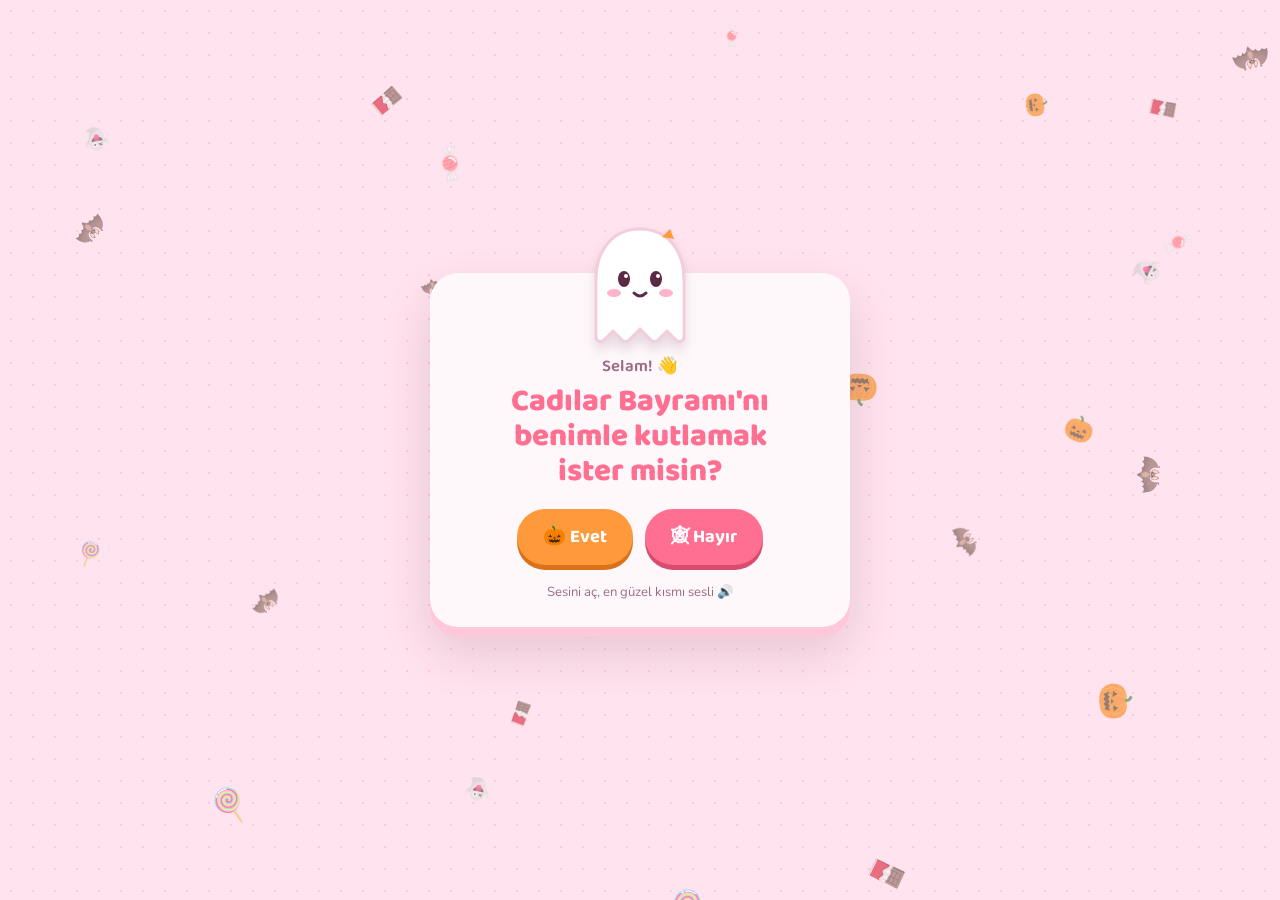
==== cadilar-bayrami/index.html @ 4b415643 "Cadılar Bayramı sürpriz sayfası eklendi Co-Authored-By: Claude Opus 5.5 <noreply@anthropic.com> Clau" ====
<!DOCTYPE html>
<html lang="tr">
<head>
<meta charset="utf-8">
<meta name="viewport" content="width=device-width, initial-scale=1.0, viewport-fit=cover">
<title>Cadılar Bayramı Sürprizi</title>
<link rel="preconnect" href="https://fonts.googleapis.com">
<link rel="stylesheet" href="https://fonts.googleapis.com/css2?family=Baloo+2:wght@500;700;800&family=Creepster&family=Share+Tech+Mono&family=Nunito:wght@400;600;700&display=swap">
<style>
:root {
  --pink: #ffe3ee;
  --pink-deep: #ffc7da;
  --card: #fff8fb;
  --ink: #5b2a45;
  --ink-soft: #9a6b84;
  --pumpkin: #ff9a3c;
  --berry: #ff6f91;
  --night: #0b0508;
  --blood: #c4001a;
  --creep: "Creepster", "Chiller", Impact, fantasy;
  --mono: "Share Tech Mono", "Courier New", ui-monospace, monospace;
  --display: "Baloo 2", "Comic Sans MS", "Trebuchet MS", system-ui, sans-serif;
  --body: "Nunito", "Segoe UI", system-ui, sans-serif;
  color-scheme: light;
}
[hidden] { display: none !important; }
html, body { height: 100%; }
body {
  margin: 0;
  background: var(--pink);
  background-image: radial-gradient(var(--pink-deep) 1.5px, transparent 1.5px);
  background-size: 22px 22px;
  color: var(--ink);
  font-family: var(--body);
  overflow: hidden;
  -webkit-tap-highlight-color: transparent;
  user-select: none;
  -webkit-user-select: none;
}
#candy { position: fixed; inset: 0; width: 100%; height: 100%; pointer-events: none; z-index: 0; }
.scene {
  position: fixed; inset: 0; z-index: 2;
  display: flex; align-items: center; justify-content: center;
  padding-left: max(16px, env(safe-area-inset-left, 0px));
  padding-right: max(16px, env(safe-area-inset-right, 0px));
  padding-block: max(16px, env(safe-area-inset-top, 0px)) max(16px, env(safe-area-inset-bottom, 0px));
  box-sizing: border-box;
}
.card {
  position: relative;
  width: min(420px, 100%);
  background: var(--card);
  border-radius: 28px;
  padding: 28px 24px 26px;
  box-sizing: border-box;
  text-align: center;
  box-shadow: 0 10px 0 var(--pink-deep), 0 24px 50px rgba(91, 42, 69, .16);
  animation: pop .55s cubic-bezier(.2, 1.6, .4, 1) both;
}
@keyframes pop { from { transform: scale(.6) translateY(30px); opacity: 0; } }
.ghost { width: 112px; height: 124px; margin: -78px auto 6px; display: block; animation: float 3s ease-in-out infinite; filter: drop-shadow(0 8px 6px rgba(91, 42, 69, .15)); }
@keyframes float { 50% { transform: translateY(-10px) rotate(-3deg); } }
.hello { font-family: var(--display); font-weight: 600; color: var(--ink-soft); font-size: 1.05rem; margin: 0; letter-spacing: .02em; }
h1 {
  font-family: var(--display); font-weight: 800;
  font-size: clamp(1.5rem, 6vw, 1.95rem); line-height: 1.12;
  margin: 4px 0 20px; color: var(--berry); text-wrap: balance;
}
.btns { display: flex; gap: 12px; justify-content: center; flex-wrap: wrap; position: relative; min-height: 56px; }
.btn {
  font-family: var(--display); font-weight: 700; font-size: 1.15rem;
  border: 0; border-radius: 999px; padding: 12px 26px; cursor: pointer;
  color: #fff; background: var(--berry);
  box-shadow: 0 5px 0 #d94b6f;
  transition: transform .25s cubic-bezier(.3, 1.6, .5, 1), box-shadow .15s, background .2s;
  touch-action: manipulation;
}
.btn:active { transform: translateY(4px); box-shadow: 0 1px 0 #d94b6f; }
.btn:focus-visible { outline: 3px solid var(--pumpkin); outline-offset: 3px; }
.btn.yes { background: var(--pumpkin); box-shadow: 0 5px 0 #d9721a; }
.btn.yes:active { box-shadow: 0 1px 0 #d9721a; }
.btn.yes.grow { animation: beg 1s ease-in-out infinite; }
@keyframes beg { 50% { transform: scale(1.08); } }
.btn.no { position: relative; z-index: 3; }
.fine { margin: 18px 0 0; font-size: .82rem; color: var(--ink-soft); }

.load h2 { font-family: var(--display); font-weight: 800; font-size: clamp(1.35rem, 5.5vw, 1.7rem); margin: 0 0 6px; color: var(--berry); text-wrap: balance; }
.load p { margin: 0 0 18px; color: var(--ink-soft); font-weight: 600; min-height: 1.4em; }
.bag { font-size: 64px; line-height: 1; margin-bottom: 8px; display: inline-block; animation: wobble 1.2s ease-in-out infinite; }
@keyframes wobble { 25% { transform: rotate(-8deg); } 75% { transform: rotate(8deg); } }
.bar { height: 18px; border-radius: 999px; background: var(--pink); overflow: hidden; box-shadow: inset 0 2px 0 rgba(91, 42, 69, .08); }
.bar i {
  display: block; height: 100%; width: 0%;
  background: repeating-linear-gradient(-45deg, var(--pumpkin) 0 12px, #ffb366 12px 24px);
  border-radius: inherit; transition: width .35s ease-out;
}
.pct { font-family: var(--display); font-weight: 700; margin-top: 8px; color: var(--ink); font-variant-numeric: tabular-nums; }

#dim { position: fixed; inset: 0; background: var(--night); opacity: 0; pointer-events: none; z-index: 5; }
#dim.flicker { animation: flicker 1.1s steps(1, end) forwards; }
@keyframes flicker {
  0% { opacity: .2; } 12% { opacity: .75; } 20% { opacity: .3; } 32% { opacity: .9; }
  42% { opacity: .5; } 55% { opacity: .95; } 70% { opacity: .85; } 100% { opacity: 1; }
}

#scare { position: fixed; inset: 0; z-index: 6; background: #000; }
#scare video, #scare img { width: 100%; height: 100%; object-fit: cover; display: block; }
#scare img { position: absolute; inset: 0; }
#scare.shake { animation: shake .5s linear 3; }
@keyframes shake {
  10% { transform: translate(-14px, 8px) scale(1.06); } 20% { transform: translate(12px, -10px) scale(1.1); }
  30% { transform: translate(-10px, -6px) scale(1.04); } 40% { transform: translate(14px, 10px) scale(1.12); }
  50% { transform: translate(-8px, 12px) scale(1.05); } 60% { transform: translate(10px, -8px) scale(1.1); }
  70% { transform: translate(-12px, 4px) scale(1.06); } 80% { transform: translate(8px, -12px) scale(1.08); }
  90% { transform: translate(-6px, 6px) scale(1.03); } 100% { transform: none; }
}
#msgs { position: fixed; inset: 0; z-index: 8; pointer-events: none; overflow: hidden; }
.msg {
  position: absolute; white-space: nowrap; line-height: 1;
  text-shadow: 0 0 6px #000, 0 0 14px #000, 3px 3px 0 #000;
  animation: msgin .18s steps(3, end) both, jitter .12s steps(2, end) infinite .2s;
}
.msg.data { font-family: var(--mono); color: #39ff6a; background: rgba(0, 0, 0, .72); padding: 6px 10px; border: 1px solid #39ff6a; text-shadow: none; }
.msg.threat { font-family: var(--creep); color: #ff1a2e; letter-spacing: .03em; }
.msg.combo {
  font-family: var(--mono); font-weight: 700; color: #fff; background: var(--blood);
  padding: 8px 12px; border: 2px solid #fff; text-shadow: none;
  animation: msgin .18s steps(3, end) both, blink .5s steps(1, end) infinite .2s;
}
@keyframes blink { 50% { background: #000; color: #ff1a2e; border-color: #ff1a2e; } }
.msg.out { animation: msgout .25s steps(3, end) forwards; }
@keyframes msgin { 0% { opacity: 0; transform: var(--r) scale(2.4); } 100% { opacity: 1; transform: var(--r) scale(1); } }
@keyframes jitter { 50% { transform: var(--r) translate(2px, -2px); } }
@keyframes msgout { to { opacity: 0; transform: var(--r) scale(.6); } }
#flash { position: fixed; inset: 0; z-index: 7; background: var(--blood); opacity: 0; pointer-events: none; mix-blend-mode: multiply; }
#flash.on { animation: redflash .9s ease-out; }
@keyframes redflash { 0% { opacity: .9; } 15% { opacity: 0; } 25% { opacity: .7; } 100% { opacity: 0; } }
.skip {
  position: fixed; z-index: 8;
  right: calc(14px + env(safe-area-inset-right, 0px)); bottom: calc(14px + env(safe-area-inset-bottom, 0px));
  font-family: var(--body); font-weight: 700; font-size: .85rem;
  background: rgba(0, 0, 0, .55); color: #fff; border: 1px solid rgba(255, 255, 255, .3);
  border-radius: 999px; padding: 8px 14px; cursor: pointer;
}

.end .big { font-size: 64px; line-height: 1; display: inline-block; animation: float 2.4s ease-in-out infinite; }
.end h2 { font-family: var(--display); font-weight: 800; font-size: clamp(1.6rem, 6.5vw, 2.1rem); line-height: 1.1; color: var(--pumpkin); margin: 6px 0 4px; text-wrap: balance; }
.end p { margin: 0 0 18px; color: var(--ink-soft); font-weight: 600; }
.end .q { font-family: var(--display); font-weight: 700; color: var(--ink); font-size: 1.15rem; margin-bottom: 10px; }
.reply { min-height: 1.5em; margin: 14px 0 0; font-weight: 700; color: var(--berry); }
.again { margin-top: 16px; background: transparent; color: var(--ink-soft); box-shadow: none; font-size: 1rem; text-decoration: underline; text-underline-offset: 4px; padding: 6px 12px; }
.again:active { transform: none; box-shadow: none; }

@media (prefers-reduced-motion: reduce) {
  .ghost, .bag, .end .big, .btn.yes.grow { animation: none; }
}
</style>
</head>
<body>

<canvas id="candy" aria-hidden="true"></canvas>

<section class="scene" id="ask">
  <div class="card">
    <svg class="ghost" viewBox="0 0 112 124" aria-hidden="true">
      <path d="M56 6C28 6 12 28 12 56v58c0 4 5 6 8 3l9-9 9 9c2 2 5 2 7 0l11-11 11 11c2 2 5 2 7 0l9-9 9 9c3 3 8 1 8-3V56C100 28 84 6 56 6z" fill="#ffffff" stroke="#f3cddc" stroke-width="3"/>
      <ellipse cx="40" cy="56" rx="6" ry="8" fill="#5b2a45"/>
      <ellipse cx="72" cy="56" rx="6" ry="8" fill="#5b2a45"/>
      <circle cx="42" cy="53" r="2" fill="#ffffff"/>
      <circle cx="74" cy="53" r="2" fill="#ffffff"/>
      <ellipse cx="30" cy="70" rx="7" ry="4" fill="#ffb3c8"/>
      <ellipse cx="82" cy="70" rx="7" ry="4" fill="#ffb3c8"/>
      <path d="M50 70q6 6 12 0" fill="none" stroke="#5b2a45" stroke-width="3" stroke-linecap="round"/>
      <path d="M78 14l8-8 4 10" fill="#ff9a3c"/>
    </svg>
    <p class="hello" id="hello">Selam! 👋</p>
    <h1>Cadılar Bayramı'nı benimle kutlamak ister misin?</h1>
    <div class="btns" id="btns">
      <button class="btn yes" id="yes" type="button">🎃 Evet</button>
      <button class="btn no" id="no" type="button">🕸 Hayır</button>
    </div>
    <p class="fine">Sesini aç, en güzel kısmı sesli 🔊</p>
  </div>
</section>

<section class="scene" id="loading" hidden>
  <div class="card load">
    <div class="bag" aria-hidden="true">🍬</div>
    <h2>Sana küçük bir sürprizim var</h2>
    <p id="step">Şekerler toplanıyor…</p>
    <div class="bar" role="progressbar" aria-valuemin="0" aria-valuemax="100" aria-valuenow="0" id="bar"><i id="fill"></i></div>
    <div class="pct" id="pct">%0</div>
  </div>
</section>

<div id="dim"></div>

<div id="scare" hidden>
  <video id="video" playsinline webkit-playsinline preload="auto"></video>
  <img id="fallback" alt="" hidden src="[data-uri]">
</div>
<script type="text/plain" id="vdata">[base64]//AAAAMmF2Y0MBTUAp/+EAG2dNQCmWUoHIK/[base64]/[base64]/AAADigAAAwoAAAA/AAAAOwAAADsAAGEmAAADCgAAAD8AAAgeAAADCgAABK8AAAMKAAADrAAAAwoAAANRAAAAPAAAA3IAAAA/AAAAOwAAADsAAGEmAAADDwAAAD8AAAgeAAADCgAABK8AAAMKAAADrAAAAwoAAAA/AAAD5AAAAwoAAAA/AAAAOwAAADsAAGEmAAADCgAAAD8AAAgeAAADCgAABK8AAAMKAAADrAAAADwAAANyAAADXwAAAw8AAAM1AAADCgAAAyAAAAMKAAAAPwAAA6cAAAMKAAADKAAAADoAAANyAAADIQAAAw8AAAA/AAADjAAAAwoAAAA/AAADkQAAAwoAAAMoAAADCgAAAxUAAAMKAAAAPwAAA4kAAAMKAAADJAAAAwoAAAMTAAADCgAAAD8AAAOJAAADCgAAAyUAAAMKAAADEwAAAwoAAAA/AAADiQAAAwoAAAA/[base64]/[base64]/[base64]/[base64]/[base64]/[base64]/1uAAwqZQAMWFEADIilAAy1egAM43IADjaPAA7KOQAAAER1ZHRhAAAANG1ldGEAAAAAAAAAIGhkbHIAAAAAAAAAAG1kaXIAAAAAAAAAAAAAAAAAAAAIaWxzdAAAAAhYdHJhAAAKfnV1aWS+es/[base64]/4u+3RwVH9GTb65LMxvkikgyurmfme3OMx3/ZTXSpGznoXSkLxhAp5NzkivNATllmScZyMsXv00MZq0T55a/gur3ZjiyMKcYMSRgv2nfjK+DJFfhOEbuNgr0b/hSI3tFPxG/33ZyChV+mvd1jsXgubE+97NFuLZiomHCcLogLnTMwgfGFisbORSTp9sYt9nOWP+BrdyGSZTHiocGV+yuVxBC8CR0m8RGTA8nmwVnpyYIOedc++DUPfNuq7hgcrIvktvo1xCEIwa2PogSPl/GDmNIVTolm8icQawMVVUgqH9vZAMcqwjE3gAE1BES/pWR4hD5lcVM87rjcel/mAPY3NLTglOGM7E/PszkwNDmA6KG6jQy9tGev7johj1Zncyuf/deGhfOUe/[base64]/9BEoGLISRijDYZm2KM2KqXXaxIKo6WXZINaTc4FV5qBOyN0mF0OMdhd6xKiiyRM18M0w64pF6DslpWTC89jkELAYwbcN7ptTmory/n8RwuncZmjNZcrHPW6exKIbNTUCg486RU5uI40xsryDZBC8t8E2UvA0Y9VY8ggh+YdJ4a6T2BnhRol5JjR+l5aPBh8tcCjcaaa7FAUBpki2i/RipaY3SSZ1iBdtJP7sAHzLBsoIYkudi6lwUhCK9b5jeyShVMqHhmpCN42z7v1wkS8J2i/b3lXs7FhieM5jnYgM5AcgsBMsDW5mh96aEYLC/dr+q3K5SHV0+dW2zZVrzgsiBq7+b5Yc98cKrkTzBctL1aL/MztS/qpFdHZbDhOubyU35AsRtRUAEkmdN68Lzat050Bb8Y1TsaSOqZ0M8kA4unAP5P46pKbYuX+4dsXW2JN0jgGWJn+rBU0FRqQPNZbn62xRrWSFTa0HJLOb6nMrkC3K+AXWPJ9/[base64]/Kz840Wtr7dHLxiZd2x/2s8Ntp+miEtW+b+K038UkWgfEVJNmJD4Bn/NoeMDRnRoX8uEuYbW57o+EibVg4rINVl8Odlrdtxyk2m37Qs60wviRJuDjYp/hHSmpqP8Q7pG5ZfjRzWPOqEAn8l4cILeMEYPx1oFdn54YmU6UCiEFHO8ol12I4T6GwkQFA9K/lR3CgAqTD2lGIYcpXx1ir/oa0gxmu+nJazNPsOZ0tKbnTxT3pBBqpd44gbAYfFpyCO20xAIBfl4023grJ45GMvta172riHHgAr4EAAtmMLtvCheqIeLk8fIyqwF8dUG7XfvN/c91FeSvpXVk/LDxOdYRlLMqSEDRkeZCRCzU1l7osL/xIG5fe2d+ELnjT++J37qQQJF4oUqdI7zvUBIJLERglI6xwjukXaNWHaW3Lu7xe86um+Er7qc6jg/Czy5R392zKDZ3CnJctWP3XkXP5nI8+Yi9c9pzdq+2WdRHELLjg/n6k0VKpHwv0hifn/D8B7gkWjG5g38NsCCZi5QWSDP1ZvJZmGS0ChtlvvQx2Crjt55h5+0caxGkhXNrm26FCu8/WaJbazt10wVq6y5uatehvPqt0QqxEbWYAYkCteiBsKpkCsvNQ+78DzYbhXdD2cz4UnAkcYsvvnDHUdXqNpT/x0g2BMKXGbKh++jNAAV+U6AKj6YvyXHlRiy5+nHRJNMQm0F6VRVxiXtGDzFawiaZsBxQysGmlZRcOnyBIaLgBTdVTpoavg0G1Wldro5dJGJHqvHTVtRs9y215cI8w/42nyGxtLk3L/5O2wstpfmejkuYDTnz5cHja1mcEF0fb1WacxnwCy+Av7GItyGwJ4Znnxx0GMK8cb9Oj+VQwCjUkLtHwKYM4bwU8Sm/Vd1tB2CNJ7nRq39EAp9I3T/KI4FULZlRcmQmweSavtXQgpJpQQAKdr6hYHNQwWkmoPaRQD2amJaq+WKukGOg6t7QAGt/E/uyqJrWKG9nFXafPVIJPEj3N3UsK7JfkQth2fo3NIqFjKir6MkVt0Wnq15j2JEEPzdmN0c9EmuKMOQDAORa17u4xQiHk11RUFPwkl5Xq8ZCee8CqGXyqfBeIb8QovnF0b30bbj6iYD0svAGx6GrJDP3K3ySNTOVj636ux0EF5RMzWWVBGRzxxFNDoQ/zsnS0rN0NDyGeESqF04sphNkWZtll/FN2mbKTvnJMZyWizghucyblVWCDotVTJQPNVXTR8icDV0q4XzSdTle9a4OaSMqcf586JaWG3SawxPtkiODudjyUzW2RoevNH4X0E/ySf/iq8t5jGNIZk1J3UjuXxL3PTh02PP1jpu0XyvkxildWDjjuJkK1tc82d0yHReGR2vsYTxj7uXV7iy8XZv8LlszghpxkiprRUYJhRQxrs+CtsDHjPRvGCEKs1oYgA8afcUGn+5y+OIbL61lbulLxhkS18f3wsxoOK1nExKGIIx8vUNtnnjm0FAxOv/sLajJXgVKQJHW0Flc/Q6QHaoYDXTpXkEL0cBmcKBHd6AJjeEMQove7XpMhVWXkXhnX3+ZgHcO7E195xGYpYkkui2aUDwqMT5mrIK9WoYBdMcBkqiWT4e6mIbiVksNknupPuT6Q0hcbiP1bsFQ6FB4f7HRROIFuIkHcMNQIErtbS56w8vYEU26clN/siY6OVViG7y//c3iIgOASgPLe0DQzvCUdCk5IqrWwICt6T3xgFXdndcm2LnKwY/nUECf1KfDDPdbXTp7TopYMTT9Q0wPgKUOCwQw1ykJQhL2ntnIyjxHFRtOKyOSVceMV1jJ7v1nRVz7OznIkLTNa3HfeS4rwdB9zr+cRLD+/0loFedKVs0b7IYCYskUHdQrrT1Lu3YJWG1aKnwy4nYbZO9khTlO/PwRFSRS+5tJsJWXwkuduxBa5bceUtjWOloXA3PaYgV0mVv/vrAU+v/g4NRu4CtH4afWQM2w5um/y6MEBVhvR3CV/TWZ3wp59Wl3s+oI+SaTz33RlG2UmkTBZVSRuFdM7m5GLafFgIqmu2b7rJNcaJzU7fUu+P5iR7F9Szl4eZ9Pe1yXXx4rP9eHpvbbAFcbCLVcGsJDEapLNH6trug8iEh0wOLvnzSPs9LdCuSuTpbx7AB6NJ/kCUq30xO3c0fVF8bDKzZDUNPKbsP65VMdTkFfKxbj9rHUpQUnoHFSlciRAB0W8P9VjSJjj2RLH5RsIKxZsxa0Nsygpp3D3Ib1/Z/uwooCcl5klHFcyL7PEEs5qRrSgn7f3Pd5q2sRxACEt5gFQKfDkrD47j4ei9YfVNDO7QYsa6PsoOil39prFypZdNUbS7vtQN8Dvtu4kI+7FIM2ScbYGQrlvo45Q52jXHMgybQpEOMT61lfFAHrYCCzBrTiazn8ng1EgyPsYFaivEJBr8hDmWFtyga/NISOzhPgsFrM80++amqP0CEyXiMW8+DJz9ee7g+yMqQQZZDMakABKcwS5quGlrNkMkO5EOVKrmsl5/vHBH/0bF9RLR8pbC3LFKShhmXGO388jHIP+g8Hmg3j3InKClkKRXntpRuTfbnbRKoIpp+zyVkgSl7cdJ2iz02vKTQ73e/wZHHH8d6GtBKW8GDtLT2jD+omK4UYZa0O2+9/m+aR4AbSgfEveUZNpHB9o4P9tTOusE70akpKy1CwYBc6HYlw0MSr1jXuVgB6MkkCEZeGu7yVQNBKY5ZR/[base64]/xpzJXRpq2o962in48397ZbsaOXZBsQtDclFV7ACQ8bgAAFUBuA6AcAAAEhU/8Cr845Y/iZWaCTQn7yYP5524BPRyR3ZfE/OqlK6hYVDBGYSYhpZnhPRX9oy0Xn32QWUKXcgm9V7QiaHcE7YVepe4qanr4V/[base64]/gpNsz0Eq519AprsiG9NPlt4h2kd9+1hRNN2JwUsSaGfAnpJrTbTurCl0DXMQI5ueGT4F+zngbcJN2ZWKonMvER5zhJ6gbJwwT3iY61D6Ud1r9XNhOLwc4n69d6TjuINXTbB9YxK0YJJc7e5dCNSlm3CxP2JhAo4PSCG/rQ3xW/e++VgG7ua1WMhh4w0kTOCsrduxvBh95dXvFf+bYmgX0aqNrA79HWA8/601iZanthNKMpqNZLLq0WafPQha9zgO7J3tN9xNy6r05rLVR1Ebll3tM2pvPwavQUpkJeqgbaOEZOu5o7x7ZEWmjAlokXQ9jSdcE2R6yCbCCRNoNwU6uCk+u3xDUdMIJg1DpyE/OkhBj8HMwqM2xxRSklkX9rUo+r32g+qvaR5ZAeeKdtWWdRW02tnjPLvGpq69CQrEauZ6CVLdyPSyKtEbJAPNKxfX0ZOJUuDY+4lsT+sLxEMROE/UaexuQwLUkfYH3L2pr+gsuV6rU0ip4MH9zfENCxNG09nzomi4O02cM1LhDM26NeUlKC3wKgyBM18FahrDG5ktC2ZXZQN6Omwb4/K6xUkkwBuqooDtbjhQ6QTnKwrnmOdOdk6MgNdnSLYSKwIZ2O/uYtMxpAtTLVwmnw111Ub+0Ns7hYfZMUjsuhClGZkc9NW4t0TnbKbvkCjWku/e8/r2Ip+8wx7PJpUuGKBuh2idK82DHv2zTHpE4NCgkycN7b5eLRxzX/CkXL4z3OLVLKFrOgMhcM6aq0SRRoUXoa76mkL3XaraKuG/zVFmVaspqWTqAEZQhflP02QivhvqOQgyx3kXK2CRGdx9yxOiyb6eVGc9BpdVIsUjawDgmTlaN6Q3cgcDFF8VOSfVB6XULnmgTJiMb70fMwIEcI4jxqyO3hadgvIdKf5D3bLJUUjSdCnISpbsGx8qoPTMafr0m58fcXyl7cwflxBiF5DU/v+ijmfStMqYMH6OK5TYxwt8YhwAm8kYE9c6N1m8VVgavaNIJJsro4QAQW3haDusRTtNRQugn+PIewTt/KqgliU1lT18hdKit87/j4hTwLKof9PDkB0mnC5IwJyLM2cG8rcGjmQP6btsphl9lTz1Rlbn3oIO1RHxzNbcE8EE2K+rqhDdWEFMXh/yMAyJJmAVPRFZ0lTsE2QEzxgwRAhY44WRuCDqqFiFWMKlCioUquCsgoJdsd9PB1BfHuUFBosGRhhNnz8WLubfkB5uTaZ73DNTEB8IN/asZdFai65rv9jsQ1ou5A+5/H/ge/gIEp55powpRuMKZJy343gt+HvARQUy6bHsJHeAzdzeND/+cZtaYK4vZ3LyDThNG5QHuEGr538oaBc3QJjke9sBYIBUrU4K82FDD0jJeCzUtj6m/AORda0w2Z8k6wzfzx6zc3OrD+t4oByC2WvvIf/8/9EFCGUgAAR2N1UKS5d3VA9PPBSzYg6LXbLXOjXY1bfkredr8YOhDgO3X0orcYEJp7kVGK/JjKnEYTo934mp9MG/6RUtz3lUB8TPu10poyr0mVPg5739nnYT7odhyRq4L5DAis8wxEzUeFBbzSIw3otbrNVEZIuJPtRZTprpN8EoTXj/[base64]/51dZC943cEOJl2yJ6N8C5GVeCJMv2/R989W+0GLJExqJ1a2Rn8yBq91l5rTG7FWb1fanB6mnsZVQpNhg3qj4xNZD2XqJVl/TOae7sUjxxTL6TW+tFHq7wGz5O+4MQCslhGXDbKlRehlZcYuCe1xx7joX018m0S1fVT2AHL8rEu6H/N4XJOWLVI2ShzH4/3re78RLm16I9yK4pHqYMCeXf/d3rnO3gOkFbHq7Hm87RnH2R1DVbPsY/lB6qD1G0qtoMxD0joulxvPoXvtVFHX05Pfol25lgOi7mxJOgaZ+K+/[base64]/TzYLkL9HzMNtvVIF3BGQJmHNIRfzuaX7oGJXeaoDyXOtWn/jGQDlhqDcQlTPtOMy0GXSfnCY+4xNj6eRvGAgrqyqunSUaWLQe66jIg4NxUKysqGrWHgpA50qNyxuWPCiW3gpY+D+JzmDXhydqKPwNfJ6Kn1JL82/voVsYkUt38Si5jIlgtXeMp0rDCoZWvzA75oactDoA8mXBNM0a042wcCKzcpEfNZXq4Ndk28MvSsGeXipF1AQ1CzNxDdXQR7rB0hmaXvGSZUZYNxALi5t7gE930goKcEK66p/8Gsb00OaOxtZVmDTcGi5QOK2T38RMWf4R/[base64]/mWQr1n8TY4RFQPR+/gLauwtiU1dxARp3woKPcysJFstLfkGvSBV130BQjkUgFvyqPr1qUq+ViIz8vhesFj8cMZgjcDSXXT19mmAfYEgcwE8Z+AnZ7Ge8/ntCOrPWScGjNmUQ3VgAxvS/bbyi1bWWetlwy26J2o4iCUxx+w7G0K+Djm73FgczCuXS3EfJAJxqBXCMAcdhOxswjVISVdp4kCxImJylKdNuKH+y1Del2RITFpkjGg+2YplUb6lLwwdqq1tvnBFIzK5edho/UXFYhL7XmB+KrURKzxxGc88+03GpIqMUBwz4Tc7m0DaBM3CdRcp1Pa26FRihkYGBv3N0Az9+q8KSMB4uGxaAAJoF1NYTjVZttKESM1Q5NbodFlCGg2LYGfVHjmIq2tftNrPqtwLRjYRSUmbGnv8Y5bETNtn1bl+oa52bf5a/9yYnIvTzvgmDav3JuPE/PxZLDZXYrxiDaAowLSs/wvLSzfxjbT+FWf5NHNAADD24KbIYHx/ocO7B68Y8o2fpm2yYtkaWzTagFCToDxY9DOzFXvlbvHH7ZHhb5I8cnPqChFszExQJphubl3izL54tCSzpWBnZOf8599/TtCQc7dnZQpsxXMcIbjYDhPu8x3eGSnec7TH31rqokRgiP5vsN24s5WguO8UqWv/MjCk/NM3mYvGVnPJ44rDbsMwWo8aPxyvpOp3JrTJyuqokc4FEojLubQ3ld0FordNQlz/vsT5nG39Yhb0ngL9X7hnfJJgEuBkxy19/jQwCm6G4cyE4TvHNhbZwWEDwEVveWqixta2culPG10IbwWDR9dz05yqIeFlWhrC4/frOdaYhsooeMrreeapjVa/KK8kZjrD5k/[base64]/fe8ij0EWQ+pJbFGsMuVU5uWeEUiPFKGE0W7V3a5YBZklZLDa0KAHa7SDLWmNYMddyhTlNaL07Dbdo9e+pcUh3xTHqYc9PxCx6i0RlM0ka7Pa3ht7uXWCrAbjZ8CS3Asg9Pm5OGrbdY8KBWQC1rwHQmi1tBTmeJNbR73wcX/B4I5DGbfaYFnQz8i3neLSCmFfQMtRmMQpkqf96K7e6bOzFhoKITrzLILR5GDzGMHOJqOEbjbR8C8IJPqvyQEOUCVoiQT5LM2JQ13YzSUgY7uU0bezIHwbmlULQkosuhcXsYPq0MaTumI6vcK7qrdfx/VzQQA5ZwVyTNGop91FpfTXRZPEjAnknp6HRRIXmpHlSoc83lyqP2CgaODmu7NF6uE6qKASm6uIxEcm/ZkCsSyXSXA1/PcbjWk3EQjGuaiPsYDs2G4YCwMeWuo23jJsfFDES7tsgtHWT3BDtwn/Oh24VxKrzWVeAFtIEpiD1zneBG/IEKxgQjnA01+VdQN/agRqwzuWyw6nEP0xi1TLbbNr+ZbRv+AX2608FfjAdig7PfUy8exdRs9oDDoOfAnh4QWe021xbVRoBWiq3pz8LEIPY9lV60MXAFk9tHf7TD5wcBS/+Td3yUJF1Mx01bkXFRG2Z3IharxlBsIdQijMDEA6z3dyScfzAKvpTZj/ooWqaVXcYpnaXIpPiqtiZ5o1VTEtsl6w64FzZ0NVg8xuEesEHTyPSRO6jeG1s7Jjtwfuw9AoRsux8Nc+BxyQ/RYkAUk3dajte/9zOLJiTU6YAoV7Xw77vN2sOaWtYS3e6jtOXhflG9px8lKymA6ku6UOFV63Swjp6KPXdt5AzGVK/a9jzw9mwsFxegQ1XUJI8Neq0vhFFzS4AZkk/aw4zy3CJzD75HJW8QH2XUv82qodG+iPBRxofHh0AZgf+ijGSPWJl0rGsYJzZ/jyPIyaN9IJEulD8TOOXd7MnzZezn15/RS/IL7DtFO5IOUof/o5Q8/2osd0ow6/CIfBkgtNc9ah1lPLb/JMsZtNdQtj/jOm1HH5/7CIa3ffNXholrnh1Yy7BFqV+NLy7c8mtRV36bQHfcVvvNZnXMg8EQsMZctph6d0+4H/+IipYYGllPLsZSKeWC4ltseRvkKM67D4HHa7rvDAVCaSm8Lw5eUrkJrjWADhw3b4o+lTKe5AAoGpvZwtSuvYsPX8pU8h1ad9W2dfRAHGQadIEbDaq1a1JbagKvzMHugMe0wByQuwwsA6w2RuHNoseYC5Ifv5HV7vHSeyV/89ACkBzA28hp/TZvc11NK0mTXHcBv5b4GmsHxiTnHnaPYzN7zQFYCL9BtYvVjbYu1vbWmJSsm8DMiwzn3XcdzB4NPg1fGnZ9hdToDV+Qie9pmLQ4iIWlP3t0ZiRKHJY7DyO0zznFfak4ATNhqIha9I3t7sNbKH9OkwTcKdEA4ibAKePAcpij9YRgM/Keyc1aLjBukL6Opox1d+2JEmcpgmDJ3EPLHooTrmWUaByoA4EVoMUbquDWBHDZP8OVtntI1F1SR1aEi0wa3tTQZicwsSj3jR3KJhKLjdvL3E+B8XRRZG2GKjrXoEo/SAUXR3El2vQB56UjxNIen0b4OqiJgeC0a06dnKlt0ARZou4+OJIz6lNFHKr7cpguYYk06wJQDmRNB//YiH9Ryceo5YSzUsrsNbUVcOKGmbJR366si+KwKBYcy4YTYywqhD4Yi6cyZU+0zkwAs0vPU+CRnjbPsnNSAMToXFWpFDjRHGQtdhJ+ep61D3mjl5jlwMKuuwjVB30QtpNIPCIE+d0hd/0gU/nIA5xYAI/EH/2iokwsdoSkV0Zr4RkodL0IjiOpt2CixQNBJ63E77HOJHM+J6LYm9URC8BAFaV2tHfZZbhBwrs2KcIrfZAxZZSwRqV1qxeN+YNeWW6jtjySrSrZoFKp/wwLLbsTf/pEr9k4SWI4tVVtFLJsPQGSP4MHRUl5IFg0x/UKB8oNZ1xuELxr1xqOsLpwUxeIsb8zhEFFbvsJRmoxVYaLXyuUCr4CCj50Gt7c2ucVA3jAYASiSI3WKJD53YHwqAldO1ejqnNIiJGVUSSWUzmboaA/BcPRQyiFAKPRMIfJSnBa2PMpA/FckfYAB+fRmvedaGoNPP+1rmFtrLvk/lIhxKuwAYU3zB8eQzeb+MpeDn5i9wJLqohnGsRcSCOoNPsKCbK6V+TREeR8cFXqRq9levR6c+ON9TFFUbowYBE5Z6sXH306RdOD1r6u+GgbNmW+vAu6MmFjPF7b8Wd1Sij/iNDAp3kVRLH5dxLXXJaGm0J9PfmNEDtXw6PZ1kVYGTXHtp51/aswH3JiNVj087eglOT5bI/bB+t9YYR4p44diIxLiJoAMP57naWaGADpY4gB7kaMoCu6UXYY1T/Zwj9YXeILQ7TvaVmxcdUa5KTmWyPJft4KdludPAgAtVAwJmIVmWKM1H+Iy37TnTVEPSnG+QQVlM7kF4J64aJf9avpXsjRU6cX3pHU13nZBUmRtnOBEX0MzSKHaMpTLL1rxPe/wLNp/ykguuj9Txh4uGejRpmsl3/gIjCs6ODXie9cM8Zz5TiJNJsvb07eRh+vY3JsRXYCIj6b4WmIOC599vG9rGc6kgzr4cczm2tT14c9dBzRG5txZrfgK5tEx9UBP2ayh47OZndbn6qELa5cSFiTHhVucYe//ObLtnP+pZtCC3gev5+QB4+5oF/p0OJzmz0k8I0LUZu4bpeyC+vsIzWmnBtqiWPR/hYeW/+Y0AumDeeBcHjDWjUx5QFgZvfGypYkbWPGQVjzxlp1/2VxtEDZPvlmtuiJj+d/f74oGpv9eDgvCG+JuFoiXRU6YhtKG8F+ViZ3t9qwvoGbDvrRH0Wjckq2TOSqbSfUPNY7WT83Zi2l5I75/hPeTfBe6HhqK8D4CjaknAxvRR9AV1h4IlanVelbKtB9rronlCwCrqg/y8THwi/G7XRyIjTK3pJzkNVwY9//w1PagC4M/KQHEmQjR3d4It1Rzvcgh/UadciPHB53bo0EyFGNmb489xgZ0I8eVotEq+G/rALPFczSYYO4Uc3p27nywUMCHbNGrpuBwoe0Hfj83H8HW20l10e1U5WqXvZIctCL1QEGdj5CQ/F7IP7dIleuSIYhyI9knLIateEAVl9NgI0k3epJD8DOAYHzFu1dIJyqvfpbxwff/0sdM+32OLdHO4bt3uf9Cob98yKoUIsrNojE/n5dD+qQsCbz86pa5WtLeDwg9juh7iPxnt2fCZMf2gD4WRHYwY5bCFILoglxjTe4kEvazo7v1xgAyusk8HLAaOoRT9Qb+xmIRzEcAEXWupuB6MiJ8rNpIi0MryJEbylF4VPSslAuNg5eD9UXMyDIIRLFR3JYA9cMJI7I5n/EsAV281e9qYrZXd2LP6mpRxUN5hdQ/0tzZCmKcX+hiFr6JKorxLHrsUCW5D/bOYC3mEDJWciWEAlaHYGHu0a+Swy9CoZZG2qT1P3+/PmnDzXiJQHmRIJK6SRjwEorfL/bLrd/FTmSjLtso06RaxNWPKhaCw1c2aBirErX2KmRfB9DOmMu4XqAy7dEB4J+J/yBOAegVmznttQFbJiSCLCJUjdYI1Ce9TOAOoAzBOq+R3xGoKghYdKdy/dmpAXCatC/Jk3QZ5cTP1aggQ9x80QzAzQOeliuxvuj41x5cmvrg0tvgy/OpkKL9gp5t8IdfvLVMPNs35sQyPYQ5WcMkFnARpy+/Qi9mn9LJVMaHH6XoFySgO1Ca5vhpfrcbLQtvwdMWYW8Q/+sQ0cJ6Xzq1+cYiQ9z4kSyPxTZPINUwbVaId9K8cK3n6wZDxi7gw4X2+6gTiviCy8D4/ysHe897ifQQDYLMz4r4oBUELKk1g770hKgtzSWLRseChxS1hVW1cHo+PgICl5DkB0rOcsPQNTSXRDrPVv8PK/olvYJPpTH4WEtmAF+31v2HAg6tO2/wOm9GrgmxktBfYVVm9YqOnyC/K6hM3o6HftDrXHFVGYMrqK7K+tCV/+OdD0QOX4YPr1ms4FF4oJs6akpDY6ZNaxnt2aDDq1tY3a35zSn0WcR5D/I/rR7LDO8/b9azFifXUEc8aOFdw8UC/lXVJ6q4FxelqibEiLsR0SoX1AIg4Bv1Zt2FUblHPSncepVTCOO7rXLNST12coLn1Km68dx1sOsmhebe4CBG77+Vn1cXHNdn3ddD8KW8wg1/3K0CeDAPu1j7xE6w9GGPcW6bPIuQIhB8EqZgnp7S5YPr/u+Ava1MaKehmGcBrCCAYM1kyoDYPrteo0pU7jYNLvbnBfDKMjAY0DgLbzyZ0u22AVeFTJ40sV3XvuRUlFeTqFMoHjjnOTKgV8KwkmcpT0Dzi3U+/[base64]/qY5o451ZY2PiEPCPurddNNsMwxzaxHlGVv24YpoMnHhv4jZQdDdeq1XHnP8w1d11ZTrLovSj3dyYXF/YzYP2on0UARo6ZKadu7OxkVHlaQM+kf+FrykNpfejYe5f+Ajb7vngWs8jBfQfOz2ryuSOaMNL8lTATWebrB+YmOJ/Nl8qOqshPERQRHjOmul1x2taHm7ZynNMW71F2/j0R1omswIOxavEWmY1EzFEue9oWrrgug81Akf4/z5aBmsVrhswroJiMTF5vdoFJYY0sWdyjn4yOqbNXUy5XwQrdGL19FRoiAGBqsnzm81y/JQ0OJenhhMxUAEmqKfP9i5BAKjQ/q/qFF4+Fw/SM+9tVKGDjNjCPa3ZpmU8zoR7Q7J+mMF9J+IFlR6WBtmEyPIdt4Q/O0GI7nsQtpsAO92JfnyfOpwlnmS67imztX02aniX0ZW21Pd0G7kJ+qBYBM2EJEoogikhCgSUL9zZ7Vw0HfcEldnKStIYsWBwvVIKiNcc7oIjI7MqzstZH1tJL7CbDhLVBbmBKisbNMr6T0y8RbtcKAWbdTuaCuV6+yJc61f9022QBpf6a/GqofkyWrvS+ymWSiCcZlLiTK3QaXeWeE9xR/dsXP4eC/0GtlQKa5VjuDQnJwHYgEpZzpXT+DCA2N0N4prsAdraBz7HwMbaXITxZeXOHnyw6vayBxAj3NdkzDYH5X6ibOmxKVu5zLxlpEomG8gtHG1vn/Fi50ic6tTkfetjzbb6ygNqgpAyz6SCVbMkBIdg9UP/muzd8xi/Q3vn9tvXvJddQ1oh49NFRNVii0roQ+Ga62ODdxy14WFfEhxhXYrbtAb0J7IEjl9MDC2gTADGki487IjYQVGeryDIwrbbZEce/SJoqNEMCZnZFLHCPGAyW+PN8dcIRRgd++3zxV8Vv7y97ZPLM5TeDw7OTq/tCBSoIiklhQ7knkKYujcQUKLrz8U23hq9lz7avteprP4s7+0LzAZ70jUgQTHRelQAXGree+gc/uAuPZfVSCdPdDRqLvB+wu73sOtXQkwIgrAEHb/[base64]/U6l5ecDreRTNpP/9X6+BsJqs3gflZmHY49SH55zZw9Fm52nX88N+HYYZrDG8WIlRsaMfUp0BU04yd9Y6wjcUQesvvmsg5By+6wSN/BtIoeuGMzi8fhTgr7m+1QNVBhGAzboAXW6RAfDeun3s4ckF0AlccNXCP3B6tKFPze7lte8fJ8E2t+1NzUutgPApqdebb5L9EZLDvnS9AJeIfJg/Ui4xx+oLZSi6H9yZNxvRbk+lLQov7/[base64]/MT8136uD2N0e/4t3I06Y/+aV/EEiIiKrVKijBcUJMRtoWbL/aaM7WhbdYM6ZWP6+yv4428ZGCwnZLF1E797W+ZVjZz6rjv9tZatJCvgab2GLDe8YQ2QtGuLJrThVSEAEHyBIRNG2uslvXoG4EtCiKYEkQbb33BPBpfTsfeLT1FJZ8XuLQKFnPIypmdVG8jnj/07p3Tgg5LPIYqZlGl4/0XYPzNBlWoy7aOpDX/c9jgncJcoPmwIAOJdyx5QFTIrh4Iv1Csq2mvIftzgWEMANBbF6tCtLaLcb1OaL9+jAppT97m4PpnMqY/evnL5GhJTGIE3/[base64]/hDTDyutWkNaZgyoQMJRhPEzbqJU3fsEd2cHv7QnioVwKa8sMfxseFEkySjWbQtM7+4zRAenPPPIsjszw4G59av5mNUl3WCi2oPZdUxdB3cNFK0+CsCtDfwHg0X/0DrrhNIQ86Qyl/J4gyANaD9IW+4gZJRaFw+Cr7jb1F2vmFwSQVlwQaLZwA7RfEm02nQSlpX42kXhlpp4onoF3I5JkunKdlPz9QEZJZdtSRrZMO8hkP6enxsWNxQ40QiDJGKbSbdfgk7sMS1DPvaafhFca5AJx/A+vvd/IdvWJK+0XKa+BWFTNLQ5e8+NCkNbFvJeDkcm+3iTTf9Zzd23xyzOO03UDeqB170CsYnOOH508cW4E+e38/oit5RhkE6x2WDob8RSWBTsSoHXBXlexz0gQ/w87fePV1UGNE8S5DAm9FR3hYS3ow0yAhycVJSLxdZtXkNMEgwl7AKexnH69bKa+d+FwFGd+d7YzuRZ9L0mGMxWNv/qiNthZVdT7FojqFoMN/z/g9GHxI3UrAw3wYn72QOuHZGhe3wK9kAkaCSirUhMgLEmx2JqTGhdz5LWx5WZa84onKiz4oiWzMOAFgrtvU9r+qypQvbuHguLBeNKMWwMe1DKhREAlYKYYxGCkaB4mas+4BP2vv61WqC7hLzPoZeNYaI5yqQMo27/cPoQBU+sJWhgZ7KDzPGukOyttfX9Spi80dPxdLB/mwtHrzyJUfLw/HaC4EDfXzBNHnS+3+LEzxh4vxk5hIkSc81wdAA+ERY3nJSSaWB+ovgi/rhCtToEGOXtGWH027G2eH/[base64]/Vkr7yvt2Ms/S5JeTHN6SwfNVn3v9r3MMADjQoaL61e7Qny9kIfqZQMDppdGkY7g8NZQYFG8AjjUMIDRRyHVI0BOnjnP4KVi5mYkXiMuWVVEDDInpP93v9rjT5JPveNdAmcKjb1fa8Yc/T5mnkUJVF+9KbjSMzMnl+RqFdq0lPEVPk9JMCVy7H1SdYAlaMuC6wqMWnUz2yCjWXAyIvcJe5exaZzbnyU6bR3BXSB8XeCqx+SBo0bpndoWPVSuixmK2nSAuicA9fA43198hIHeZ6ApE/OPaRd4+kFRUw+jMXmt40uYuNTNqW3UTKXBh/5zjDJKHuhdCje149ZRtoolJJTOYEgpMtVRvaRTlWrhQFHDYhh6QWhFQGquwTu08hxDlclgmElbpysWckeqY7xtAUqlnzK0L3F2+vmfDZB8jWN5M6sZO9K3rWAzY4N6GUOkpQx7IzcuMBwCrL170UzuwF4Vxw+itQGsuONDS9bf+W6hPxwQRzjdpmwK/7XCC8BYUkFSJl0YylduQRE+OwO/KeS3sRe1jYYEahY2mib0Dj3DT3SHn7PyA/LInUR01iDcYS7T50jmxkBFObusegVmErmE4gATTKU2eTQJgbGGnPeuWKnqLEmX7m1fHJ2LUVE1s7fSieMIvcriNo5xWZqOkUH8W3maYs+vHQQANoU3Dlu/e2Mom7Qk2LkkqzCR/MJaGnyHFd4xjcUHUaYKaoubquVQ1/mvgfg0XRXvbU+HNtcqHLrsLhGBAqrIIJJ9MzfCzDGmpgZY4pqDR4hyp2s71Yh0qyV2Zv+ABRznSgoiWLBlwLiY3IQFtVtE7FQ0DB6yRNToawx59d/AYKcmXCygvLjW3Y/Tb+iLR57UjDA3D379FRqDNmfn1TKfADLzUMwLCVlCf4V+MGwJurozaYNkTguEWwYsL6Zd3/6gPFIHJqoKkg6kKsuI3VJcDni+l9fLbF5B8NmgScR4BFjcjIc4sVjg8rc/QT+02FQpx4suPCs0IMM1DywsVHoi9U4EjSb7i3M0xp5rG54vrBMG8DOsAgVTgOgtuj0G+HesEeJ3pwwC6FO/sRIiXC/3wz8Z2ElEb7x7255NZhYj/9+KGkSugNplfp+b1ptHvsSC6Tb05ZLkVRoS01Yi3KBy5lu4NQkYOV5B0T78/KLGRZ81fzaA7OFQYcn6QLQm01ewa8RbDNluPwTCPqXBkwwOL76lTFS9/yihDzYrWmsN9FIez7TdmLzrm9Rc0zn5+0YEuuAxpHW2Koslzuv3OVYR4mDxEHFR+uGyTwGGIku/+yJ0V93DRTmPEoPY0XifWcBACGsfw6BKBejnu3PxpKnUhhPFLFiUhBS271uzRlclvAnueNZ9PnZBV5rBuA3qj8X6aqrMBuytlOBwQ3iPl+pz/YVkE7Yb5l/sfzQt7h1cgjWg45VOPDdsgpy0x9ppxfjHTLABkaBFi3iytcUm2bL4HKlTSRWx+Ol7YehpG2YL0cCg+hp2tdnPfcKC0XUzEDRMDM1ZAdAp1WeH84GC7zvMm8w4sT3I+TxZh/T4O/Epm6KcpMU1txxFf4eSJWTYJ8ZC+5GhVhIScaSlH4QUBYT0NJeEFVQ57sCBrBIJnoUbUC0Y8DAUkW/jkafdQZMZStvQx7tPt+17NpPKgCCmC6K0zwlhUYmGJrM154u7IOvSa37JjhVoVe+VWPtueq9sFwpvnlTIX5QcY6OPgejXC1LwVx+0Xp/Dc/WfJGFwYNht58cEoa189mLA7W2HMy0dkvliNNf9pC5hv1ZRruR3PlKw4qiXKAH+F/v4ZWnyK5BdK78awvIBCB+F4CTzKPtlTdbiEfrRXhu/Jph/yvGOr9zz0DIA7ofmZHD+VWn/jNSxrrd4hGVxbb0bINyYy/BCUUcHr4lYnXz0C6R9Oiov2mowvNDwi/GEEu3Ox03DxZj2PmgalfblOdqAiOYpn57STq5KVrBWko8fN1QCReJ4bOUozJcRe5ykK36O/LQxf3Vg3vU2p/9s3+o1L2kcv3JqgCMN8btGDLVvrz2mXdOLJfxZxg5wIxqm/jCAmWyCQZUc+5f7ko9Oe10FdyUCwwU5ZT8N41Ai2fYMaA2m6DGehkUQElLQH6WVbAGD5BOV4KQjClxswzqXVH4GcSoTyhKe1KBL1pzwpP4N1bIV4j0K3+73RkORv4qLID3v0aIhCuTxdBp8ZzCEgmW8+Grg0jf2Sxn7hi/LtcIyvSI0z6Us3wi6VsPr1uCLp9KS24SjTjLRhfdZZS80BY7E+sYRnrkI4lvL/QvgHoGbeh4daMxNrVDW2uMqc11JrUXoqKELBqlYFo7cUai3I9rQBSOJ1CsXFG+AZdr53Qby5jyz70zZF2u39ORw75XGSpVvrBNgRMVKtZorYWcSnp1z2J6XkiHzlRYWfKeIXUSC1Gz0EVStMLl7DS6iTfLznGhmkSi792fDHSQu/32Vt1/aEZcxxWMIksnbIJHfJuy+pC9IcqKzHucRDMBKI/jh0A1XudrOOdKJaa/pabz3QNkw+2q4Av0Uqr4EtkNhWdT0/E66s2aqtRjwS7+cyrJYLgcD/Vrs9Ue+gPsy3b8raicY/Wb1Zu/jizNTVt72BbLaJgGBn4pvf1I3dcjooYTLmBjH3iRiB/E47slvK1KzUSGjOp3ogiGDtNhEhpIfoRGOKm/21suue16uVCNjFhpXzRSN9BBB+uNGmpCYflp+SfkcpcJ4Z2JLMBO5HFE+/lz2AJUgYiL5Qu8c4JMEMOi/4RiyNsBXUUDq6RjAbNS8MMZ3sGXgpvQTOk54ManQv9jI/m6ot/qnXGALTzzTfch6/21R+0HMzS8mGw8PP97jrWICcCjnljOe7Ky/1d37VIMOT51zG2/FGwMITCRES9oT3vU5NfVTrS1TVobIyeMUxKhqIjx2Y3vc6KuUKrwmZUha44M+YLHAYAw3ilR1/n7EacNUjYZ6jfA4tn6cUqc9PYtO7iMLXYGLHgwSe+SxoBSDn+eME0UQj2WOdoEc8D2DqHbP9mrFR/zAN3x00NzjBFa/W3RyyWmtMaDqyFXGzEz9W1COgMcXLBZtxrpJZp0kVkpOKfhbM3SCE7GC/[base64]/M8SX9nD51fBQiHGF8px9Eem2+++4WupuLqzET+UkAEjMHELwe/i/f0Ouv1aRq/BpeTp07O7ZZ/YO1y7TwlTPjplCM8mdpLmQFrtMfndoBEb3cc/A8RHQ3+SnPfvZuWGWrg963iYNuY73sjh+JI0job/ZKftJiBX3u6jG5HA/Ko1IMDFgp/Pd0peX1Nsypb2K/JhDueFMxbsif5PZznhjes2MzlZh4VzApF1KUHVvDefBV6YHB4I1BlfXQh9uYwLQCj3YPzie5I0cqQxEPpd1t5BkqWIfc/[base64]/pU9RudoukRIYUM+Ute6jPQjEj894qyiSnQJejhZlhzVz3ETQV/L9cu1Z+Q9tvsyIz4kdb6uT4iE0WbVGbUUyaa/tAuHQEzUNlDmvyu5pFcvRSKMtznwxCEMEGvEa6bk6BNPaYf9UelPjBxSVM1MZKCNQENvJahyaxWgu46aRMb8BY2ua54jKcutC71YgX8v5/nMXuOCT4pLNveUjM6dki8j9TGzO+XSyMfoCUyz9LonsFsYXILoocYf2lHYN9+o/ig/TyWbqxhtCe7S4wp2Df1GANO7czd9X6tPgGlmyn9CY0MgQf3Jb19JBYFyZI3o2dMcO58mq2Zn6MB2sq9vcxgAnTI1iV0dlxEarQst90qI/s4BYEpvYOKfSCvL5a0lStNc2rNSomiLm5d46VpS3B7XTm5pyUF1PmHRCMlHqU4+cJW3wTNtjc+ucEErLmabmqVxvCULf4/ophMuM8Jcg0yJ49OqEkC/fcaBtl2TyMK+YL0dkG+652BfWV8oJHfQvmwj85AEcanoPE8EqkVjDVfQheYRZOvwzo6f7ajOggdalJqadrFIO23jwoXwo9L2+mEeuP4wLrhKMkfnT43sgtCOP2TlmLKb2X0VaoTEAn6YPc6so+9Mj+l0h1XJfn1Opk8U/HPy4IueqjxIpkes/KJaNoa+6aNKim00jDzFtT9sWcnFe//b4Ai0sGoS+hCBNwt91jukLXvWjcUkmH9sCl9/IWoxb3ZL7IZfp63TCzpc8MtFB6vXURCUbZ0WKEvT/M+inysOp4nJMOKZGk6GSUaMKMGtyN+d+nab1WtUjiNUM82jFo5fJGY1CyWd+JrTWit0rxyBK3y2ZQK02hwTXJ84BJADEorpj+i3gJi/VmXOvzAQKjxJ038AHBkHmeVMsJPrylRxMRPf3rrqgOtt53ovedFZY8RxcsqxbS23ZxX352YI8qdA1GyIE96tNfqK+ldoM/tDA670l6zH92FrmMvdswUoEbY/04hUZS7VVp+68G7/ixKW3Wrcae0j2HkTvRHdY+tSNSwgylvY7NZjgCjzW2J/lHVCJH5egPs3FjZY+WwmK90+ygDKni2SS7KUGRA1SQcGcVh36CHscNCTNMg9CeIcQz9M8O/NB5eUJP0K9lMXjuZqNLG/0ykRNAeP7K6Vdc7j51d9++UhNy6EG7KsdBogCV98WOkGz4isxIVwsgJowPlLf1pyF0JKH32d3CLvo0ytpMIgiR2RXTkXgd6MO6mvEikfWR0kuYhIYIVH+7VjSzypNjol5dEMq9375+YM76qgPZueSXrM+nTY2Dn+tTP7vot5+zPh5MWAgSd7BH1kqKO4P/FOLA+xzu8Qbn4j3ypDslhs+BE3GjSZqZNGcSeYELL4E38txA5JwGe+1LdC6zwr82xhFrBtCtZTlLZD5lg+kilisdcDROARAGq/SRFgSP25Y7OtnS+lfh/S/yaX1pdbNxzF+9gUdOGW7CYYQAv0GQV/QaTsY2ENN1mN23Jfi86mB8Sq1JHIQLlethfTSOPBh6uEvuenvmduyva7DobwDDvlsv3Fjb1gZI6kOsTJ0aDp4h0eebkT5MfwuaLAgbjjbEtweaECnHrCjFsp4byubIWtVqP0AJXHuZx87M8/21HswUfx4X4gh8bPOgSJ+0nG+JvPJzT6WulSHJyh4PzIqHBIcVvExn1NIyKVFMrhd22d2SQjh/+rrEHhZJs68BNSBReRypjhu7ssmmgc0uDRQhSCLKBrPRRhfFQHR0AaUrzGcftlgayXmkPBBjkLq/bfcYjqK74KAGZmo/FoX2pDgC7lByxRhH6h72T92ihlqtAv4uAR2L9P32//tw/gxQ8n3Jk2eHq0mjMswQHh0/UxTf9XnAj4XiosIfSAml6K6btbTdwtORG0yAACbz1lYWDKu+ziEXL3gPOrsGQeDCpL/SPmiKs7Uk/PYzcRCJAYTr1q8KkEfh6MX3WCbgMGhQg5xI0u9LDOqkC5GRDPTOGQg3PpqYRR+ZLjwyIgiGLPWBhUyjQGlvstYghGWUHWIXBu1NhRQ5baLiSp34R+ECJrPU6agjK1qdxzPSukiQ72eqLuooPX0a33gedz3sCz/Vwd+8joTjiyDVuqdIlUO3I6LrrUA4nFXEv+aZD03/3OBEbquuI9MGV48DcvsQTumfLj+ToPEe7OePqKJXClaetf5dXc8mUpi8UKYlY9X/A6Q360mMCKN0CeqrzLHwGClQuIAr8bs657eGLsWFkLUmp33AtfaXsgua6IT3OKsIl5V9fkqtCaZZWwPULUKvzOBxdSTaCIGzavEMnbYbY19/sG03XFWmVU+TrtA9AHPmn2cuxKuPt/NShdO4iVBDOtN+zsBZa1Ss/AJ8bAyqXufWnFVxr+hnQkWb/jepvAPA6jnwJfV1e9phqeMIQQ9hR9oACmbBtdCUwDFFZGzyJMccKR2Hm7Vt0NmpjHgJM62LT230ZvZBeYjHlq3O83tmAHR/lCr2IQss00dypLs+BLntycpVLo7gQ2jzY35c2QyT03V08U4Xja6uf27KyZz9h+quefSX1t+F1tcFPpBxSYtyqkpNcqIUVZXZqWeyUwviSl0qT0Q+XLknfLD9/39mznj3PdoFkJJxXww8L2XsoDoVlQh4kEJVBFcVF+r6aBTrDRtFJ2qpWz9q1QlZiv3mV7bIPk+iQFm3YYcqiuQWnDHEKlDdwAf8yuhKfOn210xfi0AU+zRueOpwIr1mnEC0nDO+3leOugmcz6hnRnqPsBwWbqUdsr4sYOenbfQdK/Ha92SET9bUfyZRliNvs85dXk+Cp2ja0QbxIyQpzhFCNxv6z6Rqsd/7HipMBT/tKBa2PrrsqAZDzYtHF/qFf5LZSnUXvmZ/AodMJZJU4Z//s+OOStz28s0N34vK/rwDAcS3UdQG7tEY/csusZsgOb/BeZXnkYXg9LfbiYsSe5fnQr0Gr9YaufJjYNVCMrul0olR9qfGanO7iyLReOXRpk9F4MeDiy/R1m+e7Za9EMGtN0bOTAqUC7Uur//a1M6lswjmCiG+JaMeYB2yxG3Tfje8M1LIxoPE0I0vEHL1txdyDTH7AcUK4Ll7tUrrJVGVXV7ublCwBfdJchJmU0tbdQ2uYXv1Am3WLoelKyndHrC1FqyythF+QGPCwf9Mo4XXvlLIw0P+AdoKksBvH+l1AL6l8G8YWzhszSduAZsfZ7/rLP8oWTH/KGMNj6X1K8uHDARd5+CmiSl4qUHEV86OJGW7VjjvUPP3h5OdZ7b44edNJwmm1TddRFqJZpdzwSGqx/[base64]/EjlWJgnsw1a2mQ8THyF3FomyDu6ePt6fKwYlhE8f5u09ihwB6pLCpztQaANMgcBEyJqnwZ2ZeAjFhcjED/zKHPxgaTuNfK5ZkEmJRwPnI1hkFV9GHqSpJbMh2u6jtcfISsizmULUo1mDW0eVw+kw0YpQrDbXImoCLOJLTIK3F7aheBWCF5seWV4EsoXITvfrXXBhGdN7rKFqewrbUUpZJkT41E/uwEjk0DQHC/mgPYDCEcQTtE7rs+SpWydYsA5zD+F3//6GT9Mq3Lj6EN323mNgoX1wkQiwfH0skP1dexE4cd4W3p32yBzZg+lYdoaNHck+sIgQBZTRgzanng7wgsAEDzGh5IHVUjPVp+NdOXVecypjn/DOU59PTFix0bgTTCuwIwm1juM+tFd3pxYQo7uE8eRRAbHthRUC6PyXCro65pDG8qXdntbvgpYAmd7Xxxj1CS8EvsF1kQcQ50bV9Y6Tex614q5IdtgiElze0A+3bQXgyWqv0q8TSGrQd2nbG8Ty0FRmUKJSPI1PHKENuDsQhyX9pRKF/aUZA+p1moN5cI2sBdA0p1nMMq8jwUebZNGTyEm7xwJbyPGSoHFnQ0wTDCkEPW+UGgegmTB7jQuW/T6XXh/VLIy2yZFYpRDjEyKYFg+BZOGUorTf7LYcXKeZSVuHGEZFtDu58v7ESTQasZ+4af82LZsGuVQOh1bRmf20ygnUIlDA7WDZC1lE4Md9H3y2Aq2KeM5IzPtQ62dS/Ng6Ki/+5zKM0RZHpsVXZ+6apGvAef4g8gmYL3h6WPCs/mKNfPhmbqyP64C6n+jJwbpj1yM3niy+0vXm6V679BUaldn3YZYLssBwYsxF6pn+cdxXnsC/en6NRjQ218qetvib70JFJBjYWah68+D6r4d7+Qmt1bstb+cuwS6bqpStGXGZan+sZiQPCVHSEaYqzYXnqFHMffVyWp56RZWendAEvjCGSNdcvQim76q/NpN07BbIhkPhdNoTDutwvXr8RkhnXpOR+9D48yEeDU0Uty+PRT0eFMJCPhBiG+YqBX51VagqgVeIux8RBfkkbKOADe4KcZIGPP7uiCS02C+VHYAS71vSe9vGTTLlObrWrogW4AoMIAxPoSzWHaC9Zl7MdHnoqEzA9hcfqdUDi5oKjoLSXlSAOUN5Ilc08CO9OI9Y/ULTjvUfigGnYLc4TvT0z6Cy8QhNLlUwhyy6xTCm5YDxmkuvBHSU9xgK8otCjert0LsoawYZAiJgp/VKDdSN5K1jPrhd9r/UpzLanARv2chlVn34qaRSm1P2YJ9/1AsI4XzuCf0o+HWClhFue9Xb07z3NCLd7nvjkiLw1BHJHpW1m74BZ8PmO5HGAgAl8Pn1niZZMMpN+8j/4qFtZa2VGM/[base64]/5HWTiCaPQLE20em8w6wuoTfqBesQcWYmCb+vymgDTJjQ+KSEOgV61USdGOlyAceH/FRvm8mrQBsz8t2IQzP/usHZs+o+J/w0oxWV8YX3k8qWmxMU9Kuc9WjsdfsMRuIScJVJcAb0LvmB3Hb8QDs2b275SQpWXzree0MQTqd8fU7Qe//DEb9WzSDCdXNFSz7+WGZKv/vxnXJI/0/usKTH0m+nj5nx5SkeESoNlUjYKexZLZ87DJXqGkbmDO1dR8Q2w0knVa6ENSo/NibEULZNytu2otMr29bfoTe/hEOcu83fBpUHdsuZf131teJYZ5fFkmsA5V6yIxFAUR7jmJ21GWRzQDEAcWHOMl0ZXEOSk4iM9ZOP1x+hqlwY/2qKQmH8QumUYQRUiFuSIsR2wR2nOgyrJYzYqKQNzP7W4KY8999anvLlBCf1oQ6W8ilvQpOeB8ey9yoNL3OB3f3rsBEMjYfLvVBA92o4Us2gP96UZVEoAYpCpr77uuwpCVJwGU8dGv0Y18b6TgXcNevuM+X6Ddwk/XJOT9z0WVuukffg2chcSqWMNcCJmQ4GSFOW4PIECpiV4k/cU4wsYk4pPZtrWQrWvZJhusqIAgbwh/06+QYslibX9TLjOdB5/cpKcTWnjyp/d5XjxLoF7YvxAy+dZppvVLGtbOg+WBSi38Jo13q+DjqT0zbNI73rT6hb1POeSHH5NuJcw9gmZQg2+f+URiGCOJ8few4qT53fvsXygJvYZi0mkRMPAwZ0a07foS9skdWmJJibAXsEB/hC+OkZWfq2GJLpKD2ASUGg4J+ITfHlplE05zrEgguG7zO8glQ2ERONSjuCy9ERmz+gULRUa/C2yqqG9HMNb03LvICc6w4tTs88UI2BUZ2XZxoKqIBoZ4nVeMPn234kJ4d7BPVEWc6arZzMLL5Lma/J9AaqzOY5s690q80wXXkae3PFEyZE4nXQCR9eSZRRH5tnqeayPYo/oKIY0nFFuKFtTB+TsKWL8t5cbj0/9PFjWglNuqI3l5uNvUciaV89E0/2tGRc1iif2zUaX44CvqKp5L8C4ADxfcoCZacqrnZz0RKIcz22gSMTENyFkJdQnD3SDT1XishnWtWvpU+5h0cK3KhA7rHCp4mEMaSsO24uqyk6d907CZ/BvmZDSqdSclkseMg+jjq+DR/jrCsTlBrpzAxCD6VZIInq2vuhFqMLp8Qqea4f2jD/mgxeTH3OIUJmmdIXwlc0C9M4INflSxezVvr7PygmrjszKn4tkkbAVYNZmUsNQtQ+rjXUl/YnwtPyXUZ3fBATFmLL6P/e2yvUuCslATdavqlNMcEU6Exx3UbDpcErn7kD3jeIqHicDoc8y2F+r4TZARIztWfec6KzNcNBK6qoXzq2VbrUNlSACqGWvWqtK6kUzgMVOR/JoU/42jWN59KAk0KT+d2t19Ewx5Hu+Vqq7cqYIvkdeUOK+3epHU3T2GW/LCtHahjRkwl7j4f5u6CqxCwJ4yVHQUjTpgspbqOwEEHRpdvzpV2i8/nhAoswm2RsdJPKDDYwp5j8p8CbjgafhXRcA1IQU9dc+rL2dvIdeA8BRc6bDkpKVvHqO8d9TJuU2qkLXe/wjVTjvNt53+HsQA/M8LCpR0/uA2w+q8Mc0B6dO4ql2BFC5FQ01HYfrchJ/lJgIJX5JqvJiYGmcyIcqJHp49/JsQ9VqH5wZI2SGacAAFfVxK8nSY+WfWPgTZZrOBfEiGIf0XRqEcRUXUbvp+n0xAdaaJCWXDy1A4cm/8DakA+YrP/[base64]/jFS+edVwaRwbJ7vnavTRavLJ0oFcXNGXMa5XUfedLZ56QroTRTrT21OK9mKXPQo8kuKVSNyKeUie+NgXe3v/xlLkTt58UB5oy7a/XGarPYQULBuGPbYR3FHlb3FTqkPO7Evlhhdh17ICiCs8wdi+uryqNe8/Z8IamHI+i+X0Qg6T64/E4TLnG4PFEdAxU/++XRJF0FXE5QP4tvMINMtaiX5JMkK+usNSRPQt1yZjDSSnzG0jiPt+gm0YDCAB51+tJotLOcCnySW2CTLEmWt55E4nbcAMd/fIfXJRIZs3W5BywuwNAHPQpyrh3FvDj3QCaVN1PAkx3wnPZORLvhR63RMk8/qMjEtClSAN1DvupP7VX/xMD7AN2GYBx3Y3avkOp4meu1lyg7157FkEa6/ue9eubqdZh8/0GSqHBLrXowM7OAgWFWdzCKSVUD8j/oIeOmw1ytE7tekHJxCdaPouruegKn1R0TsNfDlbi1C1QvVyaM59kYWgBuoiYYIjhzsBsBLCy6H6qQU78eS3IaOYdVFomLc1Xt8eAS0ib/PQZToAWZlDPGm9Q/zNayuQHpYAkNbpliSrWfx0bJCBsQOzl8YoWOJGHcvW8P9xmFM3ZDCkP2njtOs5eTvG4ekrBPorx6YiGC1npBCgs9CjNxUCPoDnjUbDpIzTzJO0MDujJGPvQfigVc1SI+7tTWcbQH3o1ak/QEWWp3facaNjdWbiFQyB4ofPDgk8KiTBBf506U+fIC8wcIRygUwP9UKoxQzP9DastrSf/GUokydPSskOzrVwq3n6ouzcfRV2j9SOpKjY/XxoabieQrip8DYHM6Ji185FCqi7uLX7CRMku+JUKpTuXgKAYI6kBMFo7/E+sD+ifFCzoQmxjGQY1Q3SZv5n1tVCMqywFvmiw867BWMXrxZ/9aCel1h7HVLrYYSzkHfB7H4jh/c2rZaqaC2ds5zwP3jJarlIeQlO8vQvH8Dk9FlM8a7hlLasH3/6d5tpZ/vc2g45KC+E/b92ig/8ULyVE0erB29yl4QfOlqrIieJB524aPjTGFc9QFOnve7oX3pxc4Jeb2bdB0jdYE5pjK5CDda/GL0WvU9HbpSevTCUveW8i9fZ46QSG8Zu/CLmqEEUyjlKr9MaraEwJ7M/V5skkoP9woYC+RjiboLbh+0wSLCpOrxu7Q5gsSK9XOLkWyujdf3692rQVZ8teeFu9dC/hCG+TfbGtDZE8xP00Tk+IaLIofwlLKKITw5kRYxM0ZWc/aovXXmBH7pcBoiSjMyWTYlsDE0hwoT1z+7tLIj2sJ+hMu3GWNgKe1j+hAzqWtek8FzkM7FhFpxgYKXn7bbS5AbnSHE6PW2s+Z5LjZOUX5UKtiFDX4v87jF+PsWKlBd5M7KC3huBnxkmhCuI+ez3r/KBenQoZfPZdhT8u5s+p45qq+4sB7Q1h25GZyQY4E0tHO3dKzJ7oJlmaSPETB/FQYEBvi06+rssUHg6Ndabz2XeRUlX13Sz2LzJtkxTBoUsJVDkdWD06is1Ehp2QeXsewSU2ykibuJhb2CL/OGsLdL+nDqZqsrlVQTw6me2PmwWEnmZewnD/gGjUU0MsRqjnbzOy2r62zEPHKkEO31hUJzqFOE2HH+/ANAf5HjvDJ7rosyHpgup0Pzo+C4QgY8X6XcHVtC0koSJe+mACp6wOniueXbuT/cIqSU8Yx5LtnL2jPDMhQQW0CyQ69SScl2IAh5QGame5VTnm9ap3tIwPGdWzjZGPcq/RP1n3AYxgIyTXWo1vr8PyBiElw4ZzY/a54nvbmbhkhoqseAefrUfOV3Izk9FQyoW9sRb4hemk1qN9pIm+d6eYc07lv5Af0T1DvDaO4zg/IKJ+9+UYElpJDqGh1JzxY0S+GVu03YNEx7vZj8g+vvwiPsD4UeV1rcR3lb0Tx5+KHeQRa/U7/ACqPV7uZp5AK4Cc9FiPJTBfj9XAeIMTMva2f9LXkAC/qIjxRUwX86cWYy3O5o+RixX6+s0UVfTdIbo3x0IZ9Avwb6z2CZEd3IT251bktyWlCLvhxY+4XzdPkXYyppHUe2zDPHwp84JjUMzL7BrkJFs1sR59Rb0zNEJg9NUH3F6ZZtYsaqXJ2IwpPKTC97ny6SyvmwCeBKRe/N1H3BDMmt5lAx8LqKL6PdGhgxXFcUgKJ/jzPglWiqP0m6SjTYjpHuWtGBhSlNPBtSpaqoItfBHJlhO0x4ojSSjm1UrMcTdfn/7svLH9Slee9Xwz1r1hFZzezEZp4ghiZAv3AEG950vCtfUmdIi/KSIRHvYQyG4czhmg6jWSW5z1y4RIv4q0aV5U0twxPUXFxp3xKuPfgYhzeT04IcvTAUrV/NaH0LWG//j1b/E5RKNA4+PW/PCMzy5Gv4xWWmR0V6eZku1MtZfLh/wyCShrcbKnBsDTUkqHycS6Xv1eH1boOeH0wQjT3CISnTr1hre3lafNvDweJjGcI5J4AKVFClLgUwLMB/MKmhiHuqQqec4weZjSKE9wFIQIX1LpM5RysDqd1Ih6KWtmOm8yEYnrh5YkIyrCQizmYn2UA/hahbdvGRaAgt4B9wHIcl/CxYpiZYQXgajfR++RttiKk5+OxtlvqZp6myktSjCe/zbJvs9SNdsos0h5PpQo3YQl5BehqgDXw0I5JsrRQGZWok5Is+alvC5B0p3QAYz/u+jT8RGyavUNjKqUbxc881POnnisiRoQJyZYCnD8x8qdLZtpbPh0Mh7bhlKqmd8o8Z5UBkDWa5z//NxKVZyaYZL5lHI9ANf+r4Lft4H/B84sB0rID+n5AVMOVlKFbL/Nlt/+JFdGnPDCHL+vrNaZ9vKafcrVcaeyb4h5UHPtgAEloXyJlhTskeTjYwhiyikdZOrf74/egfBIKdoruRZn2g3I1wXxUjz6S5K+8qLjFPoPlCKRUch+UuY34cKurRXXlMDcgwMB7gBdadxil9XVp6MC5GKBbE0Q86Ohw2X6ZreL7H3whC4gAW31APQ0zNUrzuQblLRycQdjLGwZ5j8gHDdeCe8OGLdw27ra3FJJFjyxALRApmsLkgmxv51PWRNMeklv4JdX/[base64]/yZOGrsAsFqRq58pUBdaSHvySmG45t1qwd9K9e9coQuvakkP/UffA+rYWmMhcs7h814lXRU2NVBN6c9tXpS3+8BNxEtT1xq3yc/3LgBMcH7L5Sr9XwQnsbzCRSDo0/ZnvFn+WqJiFkDxa8JSYy6nV3SqSXdxR8gAyeY8UM2YAmG5UvP7jzjHtMDa6/4yc40NN0zZI6ftMpXD5xq6BxlqE2RLbgWblsE8xAMtYbxBXDWrTPW5TyjC6iJAYlaBvNzGC+F7MAO8d0EYECef/yJP/r3VeL3SHJQ4SZG80qDqRsZud3z2z0ceHzo3ktGFQQWGROv7jbEfXV/4ysie9Q7UKakBwUISu3NMSISAjVVxgqslCKG6RkkgXU1k/cRIcEbc+/WuPJ9V1sN9QQBYwsT21h8S1oTYS5W7k/4O0ErK0fSQa/f+SRfWtejYnZIpOHwAe2xDvKS42nPbthp3e1UmDVKij8ZtR6QzDklwoTFjc+NbcPdD9z682en6gAMsomjI284Izilwg+gba+bR5qdC1qtLc4A1Jd0AeG/oxs7tiJq6xrghXgblv2+YvHFohlkQD/fb/ZGGRqvQc3f7emgyNU80CWcJXdYSM6TFGHpP5/eTJf/aOt7ci71GQ648wb10PrSyy+Ng/5tdUuRxXkmnBUOkx6UZ+/xVzA5nb9fQgN3PU/x4pyw9yKvhwHgCXbuquimJQ4U5ZqKl4xDlos7YjTvrA+YtrXjFd7IXPAedAsz3I3tZt9CdYSTUj50cOF5hu40lEst2KQbyNJStp1tb/OfvplNGI/j1XzZD7QPltD1CRJj/n2lZi6DAHN8IOXtvAKdpkAp0rLgVec4Mr500XrG95RYhoKXl4v4myrowhetcenp8t6cFFCmslDmbtltf4Dhki4mRKaqJn+/pXEYO0ZnuIprRUmOfyC9EfNm8Z/OltgN4ZSD5orPZ1OrnfkFP6VEhxJUBV05Ua8FF3oqhGXjX/Li/[base64]/bef37Dfxf3/Si10Vm8z6YoLUpkOxXRTyKc1XYM28CtYTX9gr8YPpNHQH3VfaAQIXvh013P4JYdxtGiaRmzYJkwvkzY+0Xe22U6PejsrEzmlqlnOBlcr/kB0kNXd3UfzjoE1z/QngkH0h4Twu8lUoBJtalrGQjEV42tdwFzdpNYVs3lsyAEW8hgHrvxr7dAngTPXuFwAf415R3qCRdPai+KNr7SvTiWmS6ma0KtMwcEUGk1b2IGv0aeL77mE5AfY3aKsjhA/NX0l15aqSghNk+NBMfMYAAAAMAAAMA/SDhFSctfyDRN6K+H46dfdou7/5bfTi91MqsiaNCogg2j1C8fFzcrT8jrhk7UHcq27gP4V3dA9ft7EwTo/l3ZmrVV39BfKqlRFSvmN+8t40ys6QJ8kV8j/4yCcE5Qcr3p6E+wUgqq0+g6VLk/DMHa2zNNee9jpHNqW0ixYhJ1lUsG+cvT7vK1Qc6PVQY96+w7Pz8TSUlnkdewvnqOVak9dKh4+9LxeQUh+880ALZj6jPH9AsQru9FFLHrEIaaVCwjIwE85ra08cnlTHl8j4l1wOySY2JPlkb1nlfIXJFiWgkiygoc6oz8iUyZWDqvxczQAkQl1S+adl/2jP6RMDtUyusjHCk1T8niqwVDzfTACkX7aCtc4n22rpd5oP05TSHEBDUai+w+DnoNrUytAqufrq8LBvS3c2hWJGMRwtrDxjMYPfq/xtf0eEAH/NZIFiDSn1SrMIsb9zRo4/du+2pzMdTGAabcuMaCkYoRtCZhRudYp0cvx91NAyqxnXcXiobWB/Q3yWDuq2jE8OCTtPNXBsk7i1nKTkvWbXQw41ZZiH6fjML6QmBxTvxm2TbnKQ1N5UM4PnmWPbCYzOMWvSAB1DYvU00Yke8QRxWLso24LqvdRaNSyi2L5WQdxmAu3i8yItCV3X9cEpsbBnh7hCa4mVrp60keLb05a8Qd0Fx6CNtvk6yV5rSo/D0gkTqVpMeDhLq5iGqfZ/4XBF9JTWo1efrheiY03ss2ybLmVcbpGUXsshJHlmlJbAXhaIcHjd4BPfuCOYw3xr3oMPUPUgDe4MuCdULk7xLH0k7Y+j+5wJDj8KhKO7R1LlSHTZ55Xh1C9wq086XgSAtgHqP08JNBcPHuRyOv2rE0OgQI7AggFn7KvVsjaQqXOl7ILAn+4UI980bbtLFNDF7tO0bw/KvKB9KjrX2R6jBZmNXZ9XrcWN4g6Nua0CpC0zNcZXhST+Wkv0Z/kg1skCfKVmkGESigEFeVwy1XEb9rgiBoZKmolHdbCIqfoVFgU+0OHqTsV4W0I2Il5p3faSIXixcdn2Qzp5nWx+tTh6XdOUtpmJetcRPdlsZeEPLgzByVnXUYc3UQ6pPC5KDHB7Hk8x8LL+ewgAGK0cVzXNmxwTF3S+YO/VWXFgQKlQQ2dKin6W7jl6tU+q+v4ZHY/A1ttoWTZC/U+PJXrTctAywUwujd4NxgwyWF3jfUSx7vfUvqTpLix2CjfEF3ci2bbwfnbUFlW5NfepVMeDO2V7lBt0CX8p5gjMr6RUMDkDvSRDEbfGTvfB13XC1VQTOziAg4ORvKeurSl0tdL3CihyopmNngCyUpekR9fPqqG8nuEV4GANO9Zogjd9olSIwxcv4bU8y1QPgm/nP6n+yHgfwZJoB/BJgwMdbLHe/[base64]/C6WjMeF0AACNAI9MTEFYv6cY7R0gsnwFkfC0D/z5QBAkeg8UChLCiqwvJClVHKO6a808JxfSQBHZhS2OVYRFZ7zy36vBxcwmRT7ELE/J7HF+3qkcvvvF8v8Ms6qGOM2zBZUsHEPyZeD+YjkIeBFZvXsMOF06///9ZfQVRpCFFHWBkva/Gi62Za7E0ZAQjC7Cym37wYDhdt40/[base64]/mhCQyHUf+w6ayxaGxgExz4WT2BVLMZAuz88NBzghhEuWtJvqn/OnliuHqpiBxM58abXq7zV494T+6Z/874y1zxjprh9ZAVWhWEaUS2BkevH+bDnzqgiUk/8URopsEsqrSmyIGapHRFFO3t0MTr+FvGlqfh71vEx2pQ2UDdvFX9L2oD8eMR7Ni4EWFj7mCZcqB2ElJ75HJxG65Iwt9ErAOK1JGuM2HgvI6KtS7b87q/[base64]/QGruFWSVLpx+BK6+EcM6gY/WAroxJUM8ULUO6YXxv+po+nB/eF051XhjpGR5joum0Rxo8lDGCelD9OGL05wxv2E3N4tF1TjDysCCN9qPH8NgWRG1oBSCPUIH/ce7+Q1oHv7CFpLJIdNwbz0ky1qhUZzZ1vPxuT7/UxD20FTktStXmQVDUfHiXCngXAFl8vtfoY34tCg/9z3hX6Mu68sI0Y7GRLbldSYftzpVFuZZb2lSbxg9byuCWBd1NSMOL0iJaQAkrUZVCd4X8Nmy3LE2V72DjFVCaRp2r4w7HcrtMIrMdwk6yu8RfSpE/T51CSn10UKrt+r928vf5fHt+7GE8M7X1Qjo8RTzXoWF5R+crueSsNNBptw7SmVlQuahmCKMqoUvHKLBz2pPQN3lE3tXsUOQPC6ejNkByylMV9vtWc9VyZUQYp/E1ZUcNvKSuEHiSAR8WyvZ1iRR7AX6uUFf+aeXHTsq5RPvafiaDkfU1oJGMjKgu3mHzGjn9UO/sLlj0TUJTMqVQd/eo0SoTl/iHLsivvdbnkTNQVmbT0nqzJKNaUdIzSkY5FWvQARC2SD9kjRSol4CnsXQhB91ByZ/liW1Qk6z2LVrnGTmHc6FDVU6xYIoQm7aC+Db4wZ/wGHd2MSToDvA0gaiVXDg4zNb1dSXQoRArtRXAn4J6aRJP4spvBWbEpT7q9DNhM1z0JTlEDvIQWQMJLyiYq+lFZ98Ld9XamCCTqfSv5cv1apesEXFyk5L5n6g+I/W/Wml0AAtZX6+rtKIa9UDUWSgcWPOMNZ+jxNA3t/wBetRSC7KAjG9CnqvnBQB/Bn/xvjMJ3TJ52IIzDzt+bJWBGOUU5euNIhJAs0gddEXN422qLmBaAFeZKXAVjGheZZ+ZeuS+5kol8zHbrDTTjjVTh5t5N5+QL/1RO4M0xWRS/AZx9D0wpUX2TjMUxcVG0OrxdDaz0f2bZdHqTcvLqooHmc8apnOQW4BHbgyYRIwQjSVAxDCYFUlY1MizzzL5krpKgsXGnoFjPjv0UC29BA/c7OnUQtHpX4+fEBfahnlV8eTYFBlRtD1petOPr/qY2SGPskTfURP+iWOFojZ9KlRasrYTTQMtLe07Z7muzM/dnd10NU1nZfyhptOAegxAl5SHZJ4R9bPMuNjhXEs9wXfhlrWHM5H/LekFMUVJQ5U8oAwbLVx/ZgynWnu33dUcnZ1l6da1ayUEZKnVnIz1VM+0v5Sofxzu53RIYiWdPJj/ksvI5MJJ0BgMDJlJfzZiwzX/iFM7yy3Xl7NDEbVeUVvSpC9K/QW8JjCq1sp3PAeCgM/ZD8x61aEYvFkcKx6oRUUXjfWTviNpNlYbg6EsLkGuEPnxEG8knpn7vPdUapg0ShIQn6gWQlJISsXvr3MeRkrsAdihB5RwLNa1O4WsP8eY5YKQa+yroEu+Cgr/j7+BnWS6elCjnyzRPIpSFKg9dLEriNjJPmwgjDhCLZvWzsnskevBfHj4sxMLsiRKRXdXMC26I95YTdgsXQbV8e3jNb1xy264ebbx4EkiFjM0oIMccqen8NWnBKYa0pIYiNRdk/hrm4mPmg3g8DEc7uvA59Tr1LqZxCOMltH7bInzy/xxsReqjAqlNhOuUeob5MtGJDtbkZ1G9V8Jzl05GniTKjM3GgR7ODanb1bABxq9IWtDY4iPTFi1n4yDESpKY394bgTxxmguC/ZAuKKxz0+kaTTjVfWYHT7MA7l3mbizLDiU8JYB6X0v8yI9FfH0CfJprehSNZe27PQpqjdbIL728TJ2C/4zZiwLJVQKDlfwMfwSiat+rUOFb2sZVcNssNo2TNjIb1kuFpCPV8G+W4gL26rziQXvfHSGddZKVS1ItDMR55wG/sQRpknxR7lFJt421+92UzMzch6teXxe2Y6cWSS4datOz8kumA6N1eHCgMTmfepFr8pH3pDOTf8eWOh1s3c1V3YN/[base64]/DOBMKSbGHxq3A/FY1UsBL0BI8yl7gRmxAs+i5kIHlITcS4tBrNYs6cy1j+5qKrLLBrb8rpS59qoMPZZebKIXIPAg3QMg8GunbJz8qoBh5RYI7xwD4Q+S/O7iT5/Njz43rRkvtxCG1xhXsqwAAAAwGAQcJCAGAAAADAIAAADvtQZoCBbETbwDGMcjl9d+LooiC/6qCunxGYFjy+Y+bSBJshUY2kvsjxPkCdNWuf0vj20qzlXHhUvfN0uuG90W9NhR6HLcroo+nbhpzQHPVQXRR0DV59qOKxKuvC/FW9ENWrY1RKz6GkUoMhrgKWYEvfhphPJQ9OfB2tNlUIkkRmVhgFWaTe+7AMZLVJBisVA4jqsQVtwOx9qhuW5MU0kQvme83nQmv6NLOzG4gc3ZfMacncPkAqtycNOUVRapLz5pKeCcAnN8RdmigK/kkWuhUbK03hdbIQGzw9YuQtWrU93a0c7Di4moMab84qlHPQeMVjLLtrc1rsetjHNXy3saBFrpamxEhDN+nhIM39MaTizUjysfFO/Cj2DjXdaK/S/SsmPLlKy0j62687K01Mzze5INT4TqYk2FjJPnEUVhR3Tv14mUPAsv92POkmlIQdPPcb2nMGQmG/cK6DaMgBDbz985ydNa7pObOcQLFlzli0NFFRaZD6YUxDi6+kwDdhnbgkpJnx0Itr7Xv/zDnN/xIAiBohDpjKCr9Hj7ZNShDW0ZosnXhqbwj5xf3Xr+Pcx8WizJdISAGkEQI17aw1qefIS5bjgTJHroByilM9zkNi3B3T2l9CFtakDjo87NOy3dP9rRrtnAny7sInfS7b/UjujI3CtSKb2f9ePyZMsxkjBS0VIihXarkOAo8MZNBZIoqwu/bbj/i3I/VpYvwdvHK31ie+dH2xuh3qraAZomYvfnse7r22xJqvraEznkZztMMbfWW46se7kCTDHZdYwabDWJQM9iVyQbK90Hqwa4//uiTb+fYBAmAwfUsMaj0xzgz//p+gqCGnWch0ZyiIrUeN4rK35j2+74fx4sm+o8pFw/Fw24zC9E8dVlOKYSFjwXbHJ7mH7VA2A8EL/LTl/[base64]/GbIMZZvHAuTUM2zOw8jbIrKm5jKmKIGwXkfqAXznoZxmd7VLKdlGvlJiAOpki8zJPIgIW8jjJGoxN0g298FonvSGTGBg6qjpYa99r9/pwETx0csbJHVA57T/zVo1bjt++7SnTylAtU2vgc6jblBGxgMq0wG8AOSkWCyczaFB6Z+hoFmz2ESeXv0qYkIeky9w/m8iBhWJlpvWhH/h0moT5dZsW0jc9qU4nkkDGOt/EUcUu+OpamPJ55DoKgEpl9hUFZhMaiFZ5EXM5NnEgBFwFrIzn45PzWUFGbVxi6j+Bc8t6Zi+LEoM5qMsdvVD9P4EnOuUh+jPNTKUN4K3VWIyPIw9+s9bdyEIaSkx8GpG1E+CoDbbqfB4CzqWWkUUxBxtKp70guKenZ6TzZUu1miAdRazXplQMAK/qfuOiyYR9RomhZsGetsKLWmtGQb6+RMyuGKSAWccxik8fWRRkofrOiB2A2JGFECUUCJbx5oCCuQKVim7ogBFBtjWjI827/7miF3OIYmMr4dBvncAWQx9rE97YZlbKXf1o8n596XKmARPqQqvSd1eye/0zpZLo+AUNK3bPx98q6svfpUMmQn6CbDl3BUsyk0VFnDdGzdlCP245py5w5eQvfcf/SeN87aWorkgqBWTOO7fdSil1/lvOYNxuozBZp4drqDzlqhqfzswnDbI6AGP1FgrcGt9JG6/yKX+9UeLXzwBxvHuud561P2ziWXm+geYocAWrPC99vJavpfhoKbV0E3hjmXgL+tc4dB40pXbtckZAwUWDn6+1MBAZ0+cxmRAz/c7IFg5RLRkprYpAflJOrXbi3/5rngURO5kP51ptm7s8yEF89Mb6KAg5TqiliieCN+zPExGanx7+MiCEb+UswcBlD4mvOfCTzYhUTxyoqCcqb9bX8SFhjcT8vK68GbT9vZxVqnEhkY7noyWuELD4LzpexLA6GFAPeYB3pZzdSUqSo81WgSM4kvAsoEnAL2v6kKyw8E7Zf/DUbsWVOvqUVmvPmval2B09+701EXxZp9oZl/[base64]/eDf4S3Yd4CxjRyPV3eLPn1hs3HNwAfdDA9p3JG6hMvDBdFYz5rIf9l+PMm4Ezx3YGvoAs8nhDNNseFF/fVi2VNWHLntpirEKS8nvamEIZSgQKk3dW9cmOp29V5y5/OyiLwlI5pzvRkZ9PyTgzkLceMYmY/WhpwtsElUOa56MisX0PlxU9Ro9t/ym4gn4pfZDmNT+i8WKJ0eEaxVU+nW5zsli0qlF/M8dJ4sAUuBgLGGam7aZqgFkVh5NGpgqJ4Y7TuXhH5cv0FCoN936Or0/uLztfdVikAQciy+27T4zctl3oq2Pd75+jqU3AY5+rtWo1k9pjoX3KlzLdWPq2T4bz7+L1lA7e8kaZwD3r+p5ZVNWKVa4/+ZrWumw+0JqbquknoEUjogs+N2UgbIlc9l5nMURhWe8R39x/Hg/xsYQ46bH033OCajjv4Sm2JIj6Q9ki5f0f4cc1GXe6TfzP/4ngGs5TLnLE7nb6BNmJsYQlFFQ7OH9Cr9vMB5gMIRxvrOn1k6NpZiUSugBDbNsH1CVs7ry9+u5E44fFdkWjYmgy1YgpJX6m+eVG9JT42iSiV4jq8VcpY+J3L26e3luckG512h8reWfgBHTz2XxGKlFkDb/E5LPTqM1TCHLM5MTWRzE6MoyBYAV3phKvNM5Cl4U89/dW3erEXga5+oBh3IF59ExUMbREXajyVRsMJVU1EgQcU/Cd1E1k6ZW8vsUzPkW3Q8szk2uZqkDck+DXBvpmGdZkGlW/ZR1XoCnK8Y7lrqUqdUh4O6Dzta6P2wwKRCvlRc2TDcDnYJweoa5kht4ooymT+R4pSLCfgZWtqJLBkYkrYBtRuhfH6g3xk6rVyVYVYVFd2EDO1C07gvNrqUZvH5RkizM56DlfGvkjqA1Z/MsbXljQSj0VRarhZ+0UJO+NquY1RRq/udlDf8gNXYiNSLCO0l3j7DwFw7pnFB/bOmXH8/XwOIyiBr2EbcLM4qs6slPwt9sHGfUzGJSxx6CdSG1fCQOMi8PgZ8o43Qk42EJzFE+fGcV20al0CZ1zyQ++pxgCsSOtluJSloyFDbCASzvYIxCWnnV/2X2g38pfnI6btIuszo9edM/iQumWxuM/OD5sLz4bNov3YjIuQ9drBABYpnFwMdQSEuhh3eLAoRO73crUYJuKrYBePh0y7dsybSFGgiEatK/[base64]/gale8PqvSjQNMRH8gadPtKWzUiOAp9Cmni57HRXkowiG1h3XAQsApu1/wXO8n9MjxylU7LBpixPmOcWeOaZqdiF73iqBk8mpFr8k6oIDGa8Lg12DfLVELMViq84MApek3j3mEl3Ir59ibQ1pO1nCXkPqtdbOA46KYcgeJ9y6ndYuUq6E1qs9WWowQNYdJbZoAUf9z8wt/Cb7ri4GDXdCsmIpsdgL57vJZJB+j5x6i+1HqVSlCZ4BFiSg5uu1er+hMrA2jWFwupjcfNK0BUdQaAoZjIZsSp6rqMrQ/JZWb1wvafRFLR9daFQBzv+j4mnfiLQNAhJws8fWyOIEkxdos99xGT2rK2C+xRc2FIT/tE812Wzlm1C/JMbYoWDuUTQsiPdTbsmjaBLjcRI/nCBCcqh8dLilpVl05wP8v+kwh8oJ5TIt1g/6KOmwyQx/gqQnGFV7Umhn7728UhtU7BMgE0b8cqYirqjYZb0+u1j+9pnLzsabbyadsvlbECS1NQeBYrBjj/B4lhkgxQV8K5Z4y9hb4BWRmFqt/oi21t625xvj/GTkEUp6/OzzGre072sFanj2mJNTiATvn9dYgetZzl/dtR2PsYhvE4TZ76WdiGi7a7XD2AJExjUHiZAQ/z0sTXPGGsgI+RVZD1igIP9mL11RYoqElVJGuyrvZP65BtNCcT0A58Vx9w45HtuzUhKeAXjmsni2/CVZ4dV5m/mdP3Y71huPPQ5TUF3IKObTEJf/Xk0WpajsnGskQRiJXZY3CrVotBHZGRKTWNgFtl3yKCBY1G1D0jmFuSJKErAmoT6dFTfOl7ArqeBc7MC2CPjXTkJaSRs09FQ9lP+27Q6UFOXGdy+A3xkg7Qzf265zCH2LILbphlpub17H+NwjktbWhuNZWZk6wH1ZDmHcRjmcCvEWWR8Ue7TYB+jfd0rjkfPHOc/5BwsPtF/+ErUo49MMcI2HgB0IZlV5/6F0etqd9mI/ZC1B9+/2nm5gQkYC8+W1sYxYdB0wZLGg/SeRkGBxCtTaJzZz+DMGIz1//Uu08zW0QHwIp4K8dSsws39IZ6x7JSpAmssSKeQNM57x8QZUiIXTStArIG6igVNapoLdx2SQPEqrDeQVlsT0W/NZiTqs6TWMnqXuITwDCTtkZ2hZ/Y1wpPJblhkddht4zJ0ISCusIPXgAIoBKd8wU3bKunqha2r0m+ouv2m4+NramSF4oHAPca6a5SjX/26KKuk9rf1oi7D6wotjJZQ7TI93X2Z6bUJQDvM0NIjzV2DGmlrCresV7PHBZ+bgaWAtrWDkl5SouGJaCpile96OIaDJle5ZnF2MABNgmXf2KWj6E6Ma03d3JmMFIWsfTjXS8Zey0cW2pFWz7mhvo/tNbZNiU2QP7s4X96iP2XVZg5JnzEhCAPNJyyhe5+RELCNkBxpkivBs4RXGwDvT4AEUcdYTIKaY0hOy2hSEVPxqtf/wupfnUq+1YhR8zLzrcOzVTK5z4XaoEtnurqIf8fQWn6Uufg56+ZzJ1VDCYCz7509FdH7vCiND3JU3OKGDbygNW4UrXVEX+2hBMU4jJz4DbvjIfs0EMx0L3x/8uQoZzJLCbm0eV9aVvQVKDNsYggNyb79bqRcPhQ2y9InIV72AJa5mhDGYd9jrzxun15iCxa1A4AWjGTx0gc5IWrh7qKITUZECGzbO9/osHYwowNZ5XoBYW3OJtqlf4Ii70dxt80qRq7ytnLSsoKsoe6Jh98XhjnuZ083C+IZfhSNl7IbfcmgaeUJ4mWMJAFut4xht7X4680JuR8CoiDP5YYFYzdGXC/jz2T8WqTTvcRJtKVZKZ3Tu7p3j5LOoFDDczn4TbCcVQXCeQKCQWxI1oGpDVVPiBNUKeYGOy49tsIbjCKR16LvEDLqC4naecHfhriaWv6EnKkmbjx5dgddqLSVdZPg+UR+gdX6QwByu+q1jIg0sIHcIQ+fmjwHTRrxIIr5fUIpS502NP4Q+S1/WK27NRemjr/7AdJYRGIAeMdb4EC++5/8udw9X8JrUM45+FfCZOPIkD1QZgmMsx8+rt+BNsA5oKKQljU/TGjb+vnT7Poq7ZEo6DR94h8Saijm9106NOGIA7ndAVJbDRcEKOxpO+2KpHWIsTwGO79mTwXfMvNGEk0em6IX2r5fIoqshA9FxFOCGXdZxAy9SkQ/C6aC1e3DqxW0PU+I5lmuchMgcXZz/kVzgerzn1GrOyd94Zu29w64yVAqXFNtM7UBDNt2IXWfcvvSaynIhVsIsRaljQf2V2OZU8R7jdFfekTbZJT3EVXz9IBvioUgXYD6Oxphg2eVAXJd0haKWeMjCxg+8p9AaaU7wbwqsMBZVHdvzm3853uLXGvtPAM77rw2m6iOk3/bH9okwaHM9ZmG/1zX2F/++PRfJvyqkJZ7oy+0VoBj+4awq0hn4H9GCxwgYSlLbVIHvqkQbiC+RF/KOZ+5XOzchCOYP+ckCJapyHCTQuUoylssR7hkdnG8g9rOH2PsJlwH49zz5PNmD+wLg+JoYYUbPiKpACrUap06G4CAPDYD3Q7AUCmd6vVRPL/ptK733bl1kdWO8i1kJXrL9AtKNWE5tFTW/Yv2ZoUwbXOVmOoocs7W0fmhm9grdlJ0gRGjmqxXUvt8QQhjLMIA/9LtVLANeX386bygatGkri4aE384i0DFIfEAAnU0/kmMfphPsp+h/O0joxiyNsn8ST8kahxw6QuRMEQmV1+klTAUVVyen2Rv7ssykbMhfzZ9gA9ZReqjAO7CRzTJpjqN2XkMbEG5NPuOy9onlzJg0eq38xpdObhYPx1zx/FwgCx3fjo/KKmPpu6jD00Bclo85pIWz29+qPpMFzqLIPTqlVYlJRt7yaYbrG/Ft/dRuBBnXAZVfo3SBy/hPa715Zmcc0zXb2MSnrPnCWAMncaB9WzWxIz8F5+DAcuxqa0r71cnK6ApQ2zxB48q3E5AtH53jJAp9Gf9bPj/AzDXt5qSMdAMn0859EFo+/krnGsXy6eTvHKDB5o9URdtRV/mJ55FV5FCHTCJ/KH5QkQaIdCgP/EY1kEbyLQYVEWMwt3GnRE8tw2h5kyTUEr0M93N+6txCSUwApRYUx0vFPGJnKUTPmHf4ZaHas5zzFz+PdHgsscPQ83F9vESrY/MTL3cjyrcbgjePCSSY6b8SqNy/8Oxuf+GvlVlc1Ca+72cEDK+sr/sqUJWd8/LGW+h7osinBAj+PGo1pduamDaGu8D4XpGG3Q0cCRCU9SsVuAxRcG+96157Wj3MBX/nevUWP9fLJ0PLUjNEsETj+cyNtQ8fpO6d2IDyhmr6CtqgW2rq0x42MDrA2GXG6VHSnMyXKJRHw2gUFkVN/y0L0j2i7BsN/5bRx4wP04w1P/jrrAbdRW0ok5Lwty4igEOZGSf3J785K3YTesOeEKmH5wi/EgOQ/I9+mHTzll7qmq4TeS43W029vJ+fuQBCXs3TbytbuSCttDExiXpc3D8YPs+O0rUTkn0KjSDy9HxOLu1KNt3HZZc2pG2Gf8Vb5qWIsg/yNq3Z4P8qnvBG++vKWb4bopPe24kZNheZWCwv5ZDy6fXFXpzGcIL6YwqJV53g1fMlEB0uMZ6AX5Wlic7wZUjWrE4rNB+HigCvuYuaqqzwVwmcm41YPF6xXKPTkUwLCjDVU1uCdNAfm4xDdoLB1MAIBJm75acOZPHdx9aI38hTI0MnOG/5Ai342MGNXRJ/dtw7Hj05xn49ItDv4kq4Uv71dcA7M6/6O90ql7NM3DAlNAsOx7cgngii4vXrqNktQl+54C/wqRgKKe9ZvPuePpl95s99jY6o0sqSG/2Hrboz93Gc+0SkVwoEmXjqmg3uBxieQi1OcmONm1Z0S7pU4q6mi3mixD3OIUca/IyC0wON0nPvqTc9R51UiKJdmNGAEVffaVQ7K/CaZLcKRB/LMR0zARbVYWaZj6XB/7jmr2dHwk1Qa2XUTOw863cpIMrP/ZIySrGSXd3f5FPD1UOwG+y+7uTkt5ss1EIftkxxYS6BXn3rW94vwL1udI+j5TccrUkMhnixPETL26+YH8rbmxH+DRN3bM9J2J+hXDJNwXm7ZNrPp60akXr/9odPoVkkMdojj3U/2UjF8/KKUQuyuIXarINdt77jv0rbfOQKjqs0IVC4f3+Ss22APkCvuJ+aD0spyiM4sMxdjGLiKdaOUb0PFGYMETzHJK27riLKBvhJwBkENwCTy7HLO3O59De5sAIJAJClB9ZapsBbheMPVLIagJCC3r33fmH2uMK6hj1C0/ZoP+PLuAGDCZKzdhF+j9g+zkLq8w+/fNjFA2elmANEiGyD9SAYUk781aqXWZNxGYEmVOYOeYmQJ72dwTPekPLy4yaXRYvaYjwkZBhYukZI+H2ijR3SOuZ54ih0APb11w3s2JVX+H+UX9S/6ux198K3ePu9nacf9lVDUsl+nf9LiPiBNchOemv/otapMoHolPZ/ym+XUybH9QZnWf9kZ2S7HeCej3A4JPVASgWkSY7ktF+q1Fa28T55am+HgrO6tfLIZpmApYrWaiF9hVJuck+h4b/38cjCGGDB2dzQcuGArkaEQX0GJRIHOidkfbCMt1q3UBmYHlZIOqKKTrbxjmbzzjYZpXH9wxZxLtz3VaChLXRjEvOpbn+mV2KpzqaPphRmqYo0GxPzGKwh/zfEXDdq+dvo4B3viW7Yt5d25rOC6G2QghK3U964x9u50GeT6hA0BxyB05a/7IfZz+h9avih/M2z17maOTRxpU/[base64]/U3TrTyWgYz7Rg8DfYVGtkiNL7X7Xk66/+NyGZPfaXsqRSjzCfm7j231M25Fwmcg1I+9l9zbdFbhOCXNa0oQ4dr44IBo8+Ffl7DCiddbdCWA9eeuwsr+uBdbB3cAj9nJ5sVg3Vg+stcN6jDRpEDoqoFlLfwzzMqDGVM93kfA1YoU7d5AgLUkb9/nLWPW7t1eiUmfJo6oIxIdqkQ7BtnQO32s3NgKRh3zJadsqYhXOnSe7pDa8pdHiEMAKE0ccLRDQUpUKlQv+R4IH2SFaFRKtRC3KbCTBQ4ZsK7Sd7OFPj3YxqV6bPLPdSvxwFYAN3lc62geqikHXzQPiT/sOAlNBwwHa8BuzYFcjpaDvEbuYGHtvQ4ZQoZrXkORdG9JDGjq8EkN+mqUXOR/qpKNWtjf2XlOD/cqeTJxZ3LCzQ6npEPgNltY5e3EtAdZjQkJIO7nu1icSDxL4Z+DAWlIJ4aPDY09m9RzmT5Cp3yvLsv2Mf6gd9gayQ1LZ2ElShz25Nyn6gJMea/bgY8CqzHwPYSapzDR9SFwHwrMZArSj9E/k/BGla5xky0BPgh9q9gPG1I0EI2jObQP2KV+1Qtb3qEfcNaoZyMYjak+xe7dGm5VZktvk9eDZ7XO6LR3V4s9kF4j7vCgw3V7+NOjtlCF6XGmGstCeElswScUXRTsb76GzO/x3fmZzK1z+uJbSL/VvbaUs3jRRKSd6l3G5h62CZ29k7QH2p3zE/Pay6iTRmCg83+muFsZODoEAyoeTIGFDuO7EDsAGosZK17y8XDO3qyB63IbL7bdrbCbyatAJOiGXANghbaxkKX4iRaPU4hfCqzuE4rVHbSpUHMr2hv0N/6nNpbUiukAoKmzhVCNVTNuJ3LefAqKvX4cOPaHqe9Rfaxf8MfRWnEPFMAnjkHkRDd3YrNXRUw6YQ+8ez7faeO9wBJYoCwU6ME0LPO/lIVYRRhM0WMVJdZAHW5VC9ZFhKhEuV2y2mKAR1N2xng22/2MNy/zOvcWq7mF38Ixczr41LLyc9pia5wUitScghODqaMaCRNofv7V0qp1AaCPx8SZLBONiu73yBw1kLV8NPpnDjRmJIMCjD0QhxZpp39WO1HdF9hpVEK4fmNWOxRBa9emsE+lPibnppk/DO2DMvV7Ewr7YazO5PHrNORFAXuzqYr9BkSwC5CsfszAj3oqoKjw0zxV2/I6URA5ipJaFYtaCHl9UdSv1Q/MHGENI/arhcclXzIpR5R8dvXmIqrBtkz4jYv3rwu9D4B1+aXySn8eECZ92F4kX9vtE+VzrJwv9I2y9cyCkoZWNeuS2kNgazqxK/AyEZUXnYRsXOOFgulWIGebWCH1BsHUCT23GPeCKCvQXG6mCp2P/H4HIeXToijSAYG5+eDXOGTLLQInB//[base64]/cPMhdtsWUctwGdhb0SZnRocZtl85D/KUXsJrOQG0+BWHALtO/LNbPuuwwcR9nAl04gLCnp3Y+plDIvs0ZexGW2VTEqOYtVqM5/Z4UqSXGynYrwnq5Lz1hEGZMkNs/l1mZywm1NaoQaTosnRk6DZNUJEfpf4qw9QiVGcJExyt6zG+9+eVmkV0sle42EFtVMroHjBVyvAwBOa+jf4iTewwBA8Ur5fNsX5ha7GHXGKsSJP02f3U9KddGFi5DemPECldH4KCnY/OUFr2dG9Zfr5P1eb0yg4MiiOTojX7BsWIIdD98oxJNnzwI87Q0N0DhZs6YBRD/+U1XetYJ20W7A9rihrIn0HAdtClVbYuRpEBwobea4f4qGKX2fYNQPtba5IwT2cpyvC/omTV78HdWhuYwgoruqv0ywe+cdduSVlh9yWmO95OFZvfJDNKZfynU1aYoBpZR9pqYgpY3efuHiRSI1cE6uQqLCt5agy9J74/J/VGdpVkjNPNo1NcZpW3rCnIkiT5SMMeCKU1XxZwWz8682yBh7/fhN/KrR3OqXhkIE6l4djZnrybi0T/+QejdmU7+pAyAXXLjtIN0frYXcupjzYVuKC13Loz0tZj0HIku8jC73OcE6S0WostavgVCEAQZemtTEPflDH0XUISSzfYXGg8bi4tPMLr5j/0CFK8Mu+zOasfOOlUBF1AA1sK1GTFSi0UkaMElCTd4OQZNgWefFFoU06Xt8VWmkwxuoj+GTOYahIZFUBGjaMV0b1X4M6sXuH4HXe6oG81Pp+frP39GoDvROyhCzlf0qEgPWMMvDItSEc+d30/WiB8uev6MujCUykTkyE8ZEwJDvd6Rzuok2K9Dkdn1v8iwzTIxEgerqj7YaHCpHOUfr8D5uTtqFHQImNx113E2PbUlzOGJ1xQxaUbXcppZD+A4SYqGAsZuAQHFEE9ExVKS19lFxgQBtjhAByJyVvwImVb7Hc+YcAB1f/8Rt17XPa0WY5M5ZadvGLDfYhVks15LG5rfRMf34Cu+a8NBUb2vogrdohezGpKNBjGK3eCBV+5Kbq8TnMH9PcUbr5QmV/9O1ssStywPc0L/EoeFRm+AoL8BDYG/mz8gyOPa7wFvbDekB1sadf5W4mDNRpr2ysWoJKf8ATKzPa8RwNzmPzR+mbAuGAN48+fDz4VHuOrs/kEZ+YUT0SbDpLojhdruQh0fYLsjvM8e89UU+AKfcsqcPgVodLjJbpmHTjhMysiaHM8libh2v4XEslUmnhRrY0MinoTLM5uEZGDwZz8ObCTU45MxXSkBuRGl0Z8PZLEl/DDq7SvQaGSq7pr/fquEkSY6MQD31EuTToZbA6mN72HiaeFWtcMsxpc69e5OtUa+iVftzxry21rWtzRT4rAWX59S0yjs4lgH12Sj1ah8bU30/aykSD17C46G+0I5LRH27s//qs7dCHHzetzrkNWeeoLR1/ul452mmJjyg7ITEUJyVxMFhozBs9JzDMYd5qgo4YKl/iQjCbVYyDl5ono++SKflHH9nWe+A0nPMPoShdhnHWZdfYCQiMOCgLUMQxdvcJj+YZYB4IaIV1q3VqhO1mtMJMyLhvi31jERnfHKzPdgF9ghfARRb1tYagz5/CmTbb2VDOTKKWfwmRk74Nz7B3WafdwKqZlX1qgsjkCOptpH+w0n5i7VfkgFxWrXiwjtSqRj61VULtEZx6vC+noSVu8pq6R0sA3ocT8Szat7BDD0KQiGnUKrRe5J0laQhwOqfK9GqRSY7JeUGbcGZsy3fvULGfYVbAQu++QVoxUOsU/KqEXs2zu9dzk2p3NXc4XE16qx6KrChGcOSVObt2rFQJO8Ha0zuxwh69RJC4MlWJGA4l4N3P/2xi9/[base64]/Byx+b4JzDf6s2qm6RDnkpfXS4RHDwh940zp1Sl2xz/[base64]/bCGBGq9V6sdRByIXi9tAsiqUEn5yi68gzboHhz0X+Sc5wWPr9il8bFlpn5YweRuZhbKKWpdQUleK/+OXOZUf86yHb0kraIGWjuYA+gLTXgQ/Rp1Vk8HnONCs1QpH0u8xNhCe0bZ85qq0P7v7IYCe7zf5e2kLWC5AO/XkbtfOBd2EyPZFoLlv/da1xO6gykY6shM17Oe0H5V4BZuns6Lvhsyo0bBHw3CFxoJTmVXZqZEtHfdQduP0GMufC4qJtng1D0kaYra4xvEiux9UI1/BIOMGPh49NOgmtLp4PJ0QwOijBFDrrShaMDz6lBP+DRI8cLoP5c+eSEDmuFkwEvbugUMUURrIcgXVQ+iISNaNpaGVfhELyb8NsgodbeVJG/qNCZ4f78dMQ8y8Gtuh1ZvvItpowQZD+91mw+Mn3SPPbNASY+7eB+fE3+FHn64za5VKzEPY1gIhMTKb0wtqSynDXBQaorUuTPiX2m+Nh3zG/jwmUUE9vdBiiCXG3MxXZwOxWUeRDTD28F27kA6gGtHyGIbHHubufkP8OT1HMreey5QqAy+8jdLQT3VBtqkTyq/UqEc6eHaCaOF85IJ5a8IDSMvHGeHlV+iETv3jT6zcY1jGrQ7+7yHxdzH3CEcc/udbdFNhu+dC9mbviFwnK6LICN9KLMBal1KnAZlBrMgKBTVz3Sp5x2jKkLGobKmi17ATiK52ff78If+SShcyGNprTFyqpPvWib466DG1ndcYUR3k2Cjc6/D5Nd9YERPpZCT370sorlLTSaOm1LSYoPl3nHA2iClR3tchrXaIqk8UE6+uXe8dGLkK2JprEH3B4JLlU7b4sU4KFu4rd8m6Jv3cd2at+TQUpCY/1Lgpm/h4v5yENZCXNnQcu5UZ8ptvmQG8wGiyYcejo94wqKobOr78OD3kmOD02FbC36W/4TSeUiNI4k2XTzlxxF6tVCdR0Fh6S6xlcQv/ER5fr9IHbB/[base64]/T8eDPNBeD22i5VR8+EGMrOV4FD/AGJrVcN+GSbX9c6Ibo3QlUN2eix+KKh80etkSCbgIHKUg2b9Ate9XcOgoVqw8azQ8ToujyvPKfBH0cruEKbAhxHRejZz4gcv7HXewF9sKkDmsDK3Pzi9oXLJ9Ya3fsNVDFqUaik+EkCukbRLAwr3qN91TsWw79G0JoIk8v9sds+IiZtgnmxb+mbNitIYXk/kSt7EJRkb/YuEksMuKaYEcH0nDkkdJW+iDH/FKm8RulI0Oonm+aDXmJ12Xl8OhRhwR9pfJRCIBMfk6e1UgWlpjIjNrPvTyW26Toy7qGaIqvwmGVBQYwL7vfmgCxhLyIGAd3ngF8wT7bVbQ3d4LO5C4tbYvyrqoZW4shEQyzr8xy/w/nBHqjEp1AzktrtbhI2Ar8OjDLRXhQa+5RV/j7oNqM46ZeddrTsch/rREYr4sJ9mxl3lSz+pyrzZOg40rre2xiXN6vN9z73dHTGA+zKdWQ6c98VQz/eorJjX5vMLBdFWsB0Ldoyiv58i4F+fpmHNsWJ8bWRJjkoYcmAacFyDSl8sF2Yfz/0A7tV4Hsqd297H97xJEACi6Cn/VorePVig77InPJrmSCpivGFGU5f4xIus6Pv41fR1POVZBZBBcFOENhbz8uyxLqQ/vks4fwQpdb8jIR73CXUrsdbSh9Vq8y2sgvUT+GD1LEF4+ASs0KZXEuUd4aCWpd6pRf/0VdRi0oAs2kgYubpbQ8OqfSjofPuuUqpWF+dLEvtCHSO/[base64]/ZxEQSxQukrvdNlS4FmwOj5zAS+EGO0zTcNhjWSUb+nikSKsYjz+LgY76QCti+TJzGx8zL9IzgYiCIBK1A1cEPMoPDeyUK2lgX+1J++BRvE+510i6g1hHpE0CKCUZyWajyt01JacBaacAiMmLvJgEIR0QVPvvnmmiBvPQ2nHg/GcHd7Lnk2u4XfZ9aLy5rxbsOqOp7WKOYCIc5cBFc7ZSEPCMNHSqfi4wWveOELCCNhe4rRwcY/AAnM6LynmcsNHXCHwpUmlPHdIUm1XBZAK4unD2K7PNWKIvoZTny+9+n60PBQmFRXNg5vcGULEPua8FU+6JfIUSm14cafFk8cT3uJnmfbSVt/e/8/uNMAqjNKX5bd1Z/IboAFS7MGwIAPe/TKaZ9bPyV7gEMsbTntJGQsOEnkJHCVB9C2QGaXVU+gviEGECoVm4FqGFyjylwaHqeVK3j5kn5vVAo1MKqrZ9wvQZcrnBcSJqIEK9XYVhS7X2PUKu9nv1x536fQnNgRGnnk0HsbhVK3xGQ85wNnT02PRK8IvOF8VMT8Py2Kov/fWMjlN5HNnQ+1045uT+G5v/Jm89dxUrTosFDVgeXfE8RkvJtAhdbc36M/Xrvk5FySpY3UJQU4xkj+Af5R+hQ3z6wBMpeBeX6kUAYuYPO/9vAB2/Sduv+zdJQmf8WwTt2nxKH7gwqYNEnuHdVp+sEwIIJJxSdU23k22QJOG2DsWQzIbF8DQt8ilgO0r+WrAia6ifGrN2BU2vx+QyK20ogJJezPfmLDWDknKjNBuzyKjPnrvbjdZWYDQzv8hnqwUgJaFF1qGlMkyHDmcJADest9C7jUeh2zvabgFP9j+zNPIntWkb/w2Q3KhUQvCsqyTQdoCnNbxBoCjaXFtjJLOnG1xXcvf6yGNdXrw9FklmZ6lmkyq2U3kDDqxjdQmd+Y2Xkf5UpVMdippkBiUmeSgCENIuoWk5n/p2xt0G1bdJznAEwHdavZaok2j7TX/8D8TruVc/wcIQvcSSk6VNIH3C08W9/AZJp9MP+Y64GrMn6GYUFlNlOpNCC8qt74qSwjqPSP40WagR7REq1mZDicQY7qkKW4NSuQOWLR7RHW3itIq9jxGeSDYv3ehjqqhGkWOP0yT4VwBwrDxAtgbBIsJyJn7gWD/W61YhKpb8IWA5YnOHu73iobUVZaq1pxxKodFY2+GYiNYw+/ih4RfEcq5CpKimU16uU8OT2cFdqTuD5A8deUEsQN0E6F/ec9/rkWBaQA3692FpF1lJ2q9tM6oNcuTv7QkC93WnHsx7B5qFzN6klBcWxqbvuDc31DvI48VFDnZU/Gz2qHapFs7kLLwoIN6RmtCfev77xPTmr+YeF2nCU2wdPS8WmPN/FbB0mqeYez5bpfUGDHbxrX0A2HxQaz3mQI2B4+TQTELT2oOH3Ot0c3lJFLqjDq3IozN+YO3KiDmLwHSuEiMsWqs6zkF20paumyxbO904csNGsIHSvBfUmN4Jzfpxinm2dJj5f+J/m/sLRAxPfHcEH9LRy++7h5/yDCt/rXq+m4HYdhmajCZfb1HYyo6qMfdEAiXw3nNRgcdF2Sxvy76M7YEAyut3fo4U6f3covJl2ngN6BDrTN+jM9cMppXzeW6rdhYgiHoQdvbGOKu/EryBjtw2Du9oLQl423+W266Fovx+rk69gjT8OiHXoJivM8N6ades/AW3ZM1cmhE/uaoeYcLu0kpSJEI+vx+iR/CTq+Dk5Mzh0PMVQbuHeE7rKRcCXNi8C34tZ5mdNbvqP/VrIkLI+WUjF1qyg4SAx5b1vNz3R33Fh6GWc9QRF8FxVYB6Q66CFHxSdB9CpFzZiByrVny5ZCO490nnn9Oz/rhIi+7W/3BhOp40I/qAzADGCLvwetFsfMg63JGXSPDJtWecMM9EXIy2D7WsKqx7Gka8c9+awrdtKxTlU3xAsBoyAatlEw9WB7Dr9/ZQ3E7qc6nEBU0GHs4KihnOEGn8X5ccIt+Dphs6oxbSXe2pCm9Mnx+qbv2NsxAotL6U4kUxMzYKc4akwEAczrzaCOk3SJb5r9i0/kpD7GNbGK/M1qwD0HiqdPNvt0ucFojlr1rf+hrsUTjjzOKrvKKTusVk3Z2ck71w0L2njXbEFR1IbOsApDBGIOURX5FjIlHKM2dVQNkL/uwPoIQtxtrjvTscIXFrgp93WhBfh9VxvjVa7CcoS/4FkO6arzyw82xveV3WQubCoBVxSa7u9Z1qOU07w9Cewuq3KWmMSfT/+VPiaS5dtzyWDwFDED52/RGhy5kGI1nUPcEZTo3jCMglspzftC+tfOt47pGtojcPMawj63/[base64]/pff8u/PkYh8wmTK9XuytZcniklg8demXiUxGqbHBXhFIJ3lmqChLQmtQsi03Ypa+xnZeF7Hs+eFM6rEcC5toww9qJWgMwtTDe167sfq/HTKbCcxqIFW9GC5xWH1Q0lRvDmeYfMPojj7kxycjXvmOuMXIfHUHNWemLyFAQXiINDd6cUogYgOcBytLHBNfhUQMq5LOTuE3epMIadNJ0KrAND2aFAoGkgKbppDPjwxZZdV5ZBEek9gFqTw8noKBLg4b8Q/vA/Za5mjMuqgf2mx0jPxuCOFEActNKf2YOCt3eM7o/eHfgj5KBcudt+D6Nabg12nnnRYray/cmoCF9nlUlL2nXlZGDZGfw3Bx2HRaeNdbwRLyrpWvG6hzDtIoVv5b8DOptWmPTIQgxPWDMr03X37XHZz1ChPT+4XQmc5v0uZz9GgzhPpQR4CecFZImyEwptq2pYUCybGbh9BQerUUCCSE2RP8Cagjh4Yg0k+A/5CqlUY6N2+sm85+CWyTpA/[base64]/PwU3C7RtaTOrGymPNAOcPGO/3iJO5eeVEGtYoDMVIM6Oc+ovEtMFib1bNmq4gqmeSG9cSiHlT3iPM/dT0oJ03NoYrp+fiUeahJR8Y1xEc2/aLpH7YDGiFOZHRXQuq1jK6ae4k52zo9QfYAO0a4LbI+6LgM9JkFwM7fIGtpluZFxFe1wHTtH3if22UBjwfALTsUnStQm/kumjyDyH+3BWzqUzpVnxxP3DgnOW1vBsgdMSXC2Se0d+YN4BlhCFJ7PFT6OHwpl2EAx2xNYUVM08afOVQgM9/oemUjsTkjXoohaBduDV7+oOT0LU19WXnAHR5kTW3kT6bmbLTiyB4o7mGYpRLdbP47LwE+F2q0q5GQK2jF315W8NyjiQM8YR9N8VQ+Z7qHPuOG1Hz6zTiMrQWBngrAMTTnUvrzVCaMUbCAGFym73PcZQD/+fK3l23rxHghC/QOq9/XKwxwjoa8BfWlprz7VXlckuQe9HXBaR1dGjOqdFtAMjjyEBSnMmjEN+a3xv9RJwyrmvJ+Qm4LdUug5Ek7cuNKrR0t8NoqDVeUrkHWKm8kXPRa12fuK8YQce/lYiCJ90g1VMrIbZwAzrUSRGtzc1HJHTRh7NqfFYsactf6TW61gk2sKp0xZC7xJjk1kfLgstPX1HrCQcOHftfyKGw3JRd6VQs1CSSnB87j3JjlqVFdn6szP1pCrpZGhZG/M2KT0SFFv52idCHyvFfJD7DSLWABIXlSpNqinXgh4DTheESs0QOV6l85ynNacEJ5gUs7GnmLGsNNDqdMUZn1Vw7vMeQSugpw1YEm2jBFx6Q4RbWVXhBjgmFLB/NCgP+6Z9jcVeQRkb+TxwgM3i6ljRkkmcsKamFePEUam+GUjGweP8gmraCtn0mXIDQrXVuU0r7GuGoY0f+i3hGiKxcuuUfGGJDN41liQQD7nmztCLRAjyLv8FB7dQXCzw8FpBtrH4lhqkSwiVBRJbaqhsp7TLzydz+23jiSRrzMrb43mkxS3vPB/XWhkUxhfj7mmNlgSk+nyVxnVQskmP6g5YaQVYoe6PTxmCx4CnduA31YmLoDtdeE6c11D+r9j5Ll+87gIeF46UgLsEj++Oyqy0/Hwn9kTEwA0sGwj8ShbHBkAWZdLFvS0kfMvvasFdMbMOe6tbbGbz9GwE8qpGsaKD0efEC0tUEM7FcjqxlwsZjr31Youg6GbVSJ5x2w6mO+2lIL6v5Fnc8nrNP4K/O57T3MfNJFACym5zxXAH5BWsxLWxwY0rZb/gQMEhh9lJtNc93z5zKDFSYX+I6fkfsGR5QL8CxTgiO7sz2SLylOqx7r2wrUZb8VpOQXb2YRX1SVvu27FbzvIno2UtTbasmVzpgKFFBRv0TPsP83XBLSt2l9W30OrvslqxPPUvCJiB8qvZIOIqDZelShOFnZKL5cibImyjRWXs5RQ0Fxx6xoWqBuH/kybCaLnmenZI8VKce8E2k8delJ/8nF7C6O9eNk9/rgAFO+02/7nA0ex1gwh6kC/b3HhkqtG7J2f+TAYqgtFaE3xeJBeE2w4fSSBHC3KK4kg8UOJeGKgJ5+jCvZf0TDQ9e2SmUaWiJzUdwjZzKhxFLALyODEndOiO/1fAas31jx/HDxyHxnFDfwqKWLP0EFqEfj0nAYowLdtHykloOBc4BYw2OM9C+ye+KSwJ99nyYsC5s1h6Bjh4qUx9ZCOnGTfEEcCVAK+MnWxb3bBLhI5kRpU3Yk7KG1pEwEJmCN/XL7+Lg8tiflYYVRm5ZWL+15DeuSjcnPoNFmgescwZuY43p2tQHotiqOMcdKs+g5eSQSU9Io7vHWWxBx6vjpwufX3UvrdXwn77XtISmB2GY/a6eZx+t1+kGCjfpJSef31nAKDGX672Gk2q8Xtj/H0Io73F6vgNIlwhwg3+VwVyXixs1V1duGcMku1NnAgCJyTjdCnQYzBJBvKWFY3NExkczGzKQZs5IMWfgAAAAMBgEHCQgCgAAAAwCAAAAxIUGaBAlMETb/AAADAGT7hgOiKwB5NPmsPYIIhYCmmbBghyLGaGrC7RUkRUkKE19C9c+qE9pjxX+wLbWzicJ96YU2VJg/L2saOYM5XwRuVJ6bHkudpxQkO/8itdiXkDar4GJapo3oxJxk6D9pNXrVufm9RlHNjGP1r2MIhBn/KQliMmyyEpAhuO2NoR6f0KzYE4movoOi7BEKEGqo328mmeHnvOzisNa+lWdQNR5E+ocHjBadSDr4bm5B1XFEMZPZEE0AvEYtls7eQZTlsfxWmQTMWw7y8vbKDg58eZmkNd/A0x0l+cV3Ryx9xQHbNUY4nACsq0RV5EkmkMaWFIAw6N/DnI+lyblPy547NpLVM6SVjSr+7L+r3az/cr6nxqDi72Xxoqbpvt2/AbuvDKw8onfPXg4isD8mNVfOVoBfCkYKalHcujq+pA4kQPuuda0P+gKD0+vBV2aM+xFmswHZyBJ7MeXrcdQhedz10oz/yyRaxKKonO96EEGG9h2pFTQ1JnGtRvnKJ9UW+WivqZ/W6V2IhfggHOWY0n22/DhRKX13kNeBx4LkLDns6YQfBXmT7qWqX99waWJomA+s6papHmLPEkVgJe1cq63DHrgODVv0maGUDJXENPfjt5GVPIz1/49MBtNwUywKzJ3IvXhlSflAk24rk2yRbXhmic+7KrN60CReyz0j5K1smWrpYUNrXyLx2TN3/58Zwnz0GGXsV6ValOS7MDor8JasQRYOE+M88hocS3CE/WdFHjc+pMmhxwQ6Y1ANzqnDPl1US8oyz3BYd/l/4aUWO/bDeOJAhdzRbie3hKVj0ATSO0aMfgdjir4IsRLwEJ/2slZsEAhJ+dl7vYju+UtgQVRnZJWTEPjCcDG/F5Vya4svZBIDCDvLlAmi8KjIDTIxBC1WS3IVhcSlo1X1Ek4pMei+QsEJzLoG9DaQn0CxOUnz3yvoa3UChNp71rYfT1qxFtFgWaCdsVBE86VqF8mNptVH2zIDFw2MYCP7AaYUws0qlYW2YrdEHMsnrhPK+nYmFlHU96VI5C5y/55b9DsJ+hvvn3/DCmiYJzE+nCiH/iJqTvcjMplZu4Uwx8rCWPKUJaQPFkFN2EldBUqZtkAk0m2WeNsE+3ANECb27HRg6pg2b+AOzhqoRBoLeOQqBUZ1Ruy2Ie1gIYIayU3owK0cQem7rAWk/jpt5JXfBD4ZMkSGwhmGWtSkIRHQC+BRalSgF413bmLT5TrMAL2rQTRmugA4+BdGJKZJXc9/l85Yn6HVoyYj3S/qXdwL52IqpIu6UWuH9yfJ912CZ8PMOJ4o6SWb6dqHS2Rnk2aQ2BmwJxJaSW5iWaEZK4MUvfUVWTu6A9SwZ2mUUIe+XPLZ/ZuHM+7ORNifbLWi9GtGtTHwNEzqgPEL3a5bHCqe4bpCWWANe+r+jU4Mlgu5qLpkMRx7Kevg7MTQ9JkxcE8tEAV38Y6xFk9pChg0lSzMRqSEGfEl/dlvFWUN/ZDot2ZbP8cYptn1eKirEa1c14L/EGKIZX0V7w8f3eugvWNwlVQUyhVOBGS9dh/1jGeuBf4uP5CY61qlS7Y6O8INSMByLH3tfIoyTG1ubq567m7BI2yIw96zKliZK/WqQKHzPuK51MxpTdr2mlK+gzBkyEFLYBQts8GRaQQ252tInjyNdTEVBqgDkPmxxgS/[base64]/lDsk5m+YXIgg+kOQPokaUKt5gBiDeDlc50ThQjnXzIFUpC8G9DtOAyWVWUPI1ZjvsQG5C0vSdnvrxXjueUzMW0/blf0+zD9boU4hRFRgwNA6qoXsBx3/EtO5OlnslIn4NmjKsfnOA4rUNqt7Deqv//gEzrRdH4FXbTFxfu42ZTW0B6uiokUaRXDeE52SeGDQPX3fviNAlQWu1xd83nl7Jd8U4Ae+/v46msf6p8GE0YHv809rL+uXcjlVcjgaKVYc4A0FOeseEwxAyTmpgxVBnzH8o4sTtWJuyQwyxoCrdQhhhcFyAoiRvfyCbl+csc/YcFbXji872uiOOE96y/iIJyvapTCQFBROJ5Z3y5Urk4rRIaOV6XWWMeM0HMzPdGBUUTAACUJ3SYWehvRGYu4/RctQS4MjLT15LhFh+3BS0mRfV2XP9WuL6WgtosQBjUlVBIj+vWiUrm9ihtwsz56LmwXnB71lnodL85ePqNVu5S2AE+GFllo5OGK2iWimx+3+Y3YMKfK8GRmpZGgG/HE2xaKwO3rStOYFGK9ERx6tsZuy7povrSBjXb+ko5rKxbiICqu1/P+LRVJCVFmkGWXvJjAPOKsCqSgA1GUxop4BvsiQ23mbC324JYI+af+x44xMFLmeM9LJNUaINjGhQFbogMOZJ3bAvCOfosIzO6phfa+B4TP2qnnHgRMEjgwtjeiwhS2juF8fk+DiJSyUPxNp964iiTwW6IDxc0amjmdGIg6V6CqbMj2hnscHKosQ1nY7VYGiiM/yqvE3ZuMs2Bp6hPOsmlbEbmQnyLV0oGuPtXE2iuKgrU9JpZsJUxZx1iTjK1LdVYNVgtBJCBtbnwabZOcNFXXnxuwqOoY0pWQsA0Q/Mv3/1q19/QpC4s35kq8XajvIwvzD38Mb1qxuDO1RHrgwlXHtnHD2/L0c3Eev0EKiFb2MvFzW9pegkRuKIkSwZjNfYFauzany8QIG78xyCKD2An98hoGkzX5s9AzcpCj55zp19gAeWiDq3AdhP/AyLgGjNmTRl0EiaKtRyTJ/XeFooMppah/Sd2fPirI3zwHQeXKSBt4Np+tsN0NJgcR9NxZPCRcm/7mbfKF0HM48jVrS1Lw60nYi05IZXHoCUQ1pWaUHB/iDjcXuK789H/LrKjFCMuk408bbc8SxBLU/12519ZX9lSFQRZw1dEdT5TavNMz6YfcmL174h1fvaJ6FU6xIv3UXMTnrm076xbsbZitZqxCgDFfJjieef+2zhvp9Bb6SxAfPvQSFbEEWOjmd5+DmpdJthSpR+v4FlmUEN5/[base64]/UdnwkwrMdoogKAFDbk6ZfemqFPVzUQhD3sDDtWuRRFhF5kVUKKJt6Doajxa/Js0iBFnlcG2yUQweYzpY1tiRjZr4hAt6yZc3jFLUAuXgTxPRj/U0xl7ibbd85x32Jkjmqs7V6r2bp/q13XnWa8oZKaGxacZJRtips/geDIMjLidMC2FITi2T2lonqSCrGgbX13n/g308X6HbpoJL0FmJ5CkFl8mWBy0xw7twKjO88yH82ZzfXqvf5/I3+25UKvuyYzi2lmlYc6XuWflO94FaU9arL1J7xN44rDXycgGyFv/LMf867c2VBWsWZrsvPahaB939d2NMQrpaUvc7CC8p36r5zyLv8NVCRnzkyxr5jORZLQ1Q3hthRVS2SFn9xY3wo13yOEks0y6xseOlU/kplqRLnZXNdsM+0gX+iAeQdTLObLDDrcKy+9rJt01oNzQaDkqGhIykMrkUQ2QBUsGul8Oqqve2/GgqM8DAvrPRVsdSVhs43OwXjsWUGrghO9I70abFUjHg5D/wsUQvnPyUWa1nWuKrU6tuq1nXUVeUNWgZGPU3VmgJ38DCzWwtwQwhE6qB84Pk0QAGXHBMcLUMckWDAvOZ4J+jqJk4WcIbnk3gwIltodHxBRNcNylU1na/[base64]/DNwNJqhBb/w7zSTf0wC5tha9AMG6hzvJ0z2g82hhX/ivE57g9FA1gMvsuTVbvx1hxocaFq7uf3EvGj4PWeVE3SBygy1BjzFUFz2xzbNp04hvjhUloGgkdqJIR78zHgRO8XtEhhG6nY0giPQmIcl9ztozuRbQHFi08dpWGhKarPZERkEoyfLQRRps4O+FfzzraoHMzjrmNagI6qIvNe5hilyI8NdLzqF4KGQhjA/[base64]/ZQUkBc6vtq1tWj78bR5DsYjozW+CiBK1I4EeVeVHfJoTXXTL3nDVRNfUbkhzMHXXEN+kdsx0+znCVes3B/c/GL4GhlGoOAf4eiJuRaVyDJWc0eeYbwGdIc3QbpFx3u/6k6xBl7TZ9xIILmZBdskn6hwSPB6rMs6BXjR0dFRHOCsW8Cow/[base64]/+DzwnpVFGvFXjZvA7ed8vWoLdGZAYMY3a/Kr5nNTGzqny7yrEeIYCWYRBQbGEWPzeLnH8BibL96Svy9hni1YthmoRWmIRWj8IXqoK9nN9wUMWFB35bxx8I4Eea8Vb0S6/uQGgYVpEfZ+OBXtffQqkTuE4bqylI80dJBwzBLRnwmV0RGy6RHru3LC+y9GHeo9K7OSBf+4Lc1egnl6yUIN+603yiNoPiox0SSWOV7oUGc51CtYw06CkjTjPwYxQ//DSfbfhCa+U4uOBQBX40y8EtzGxlrCgldwup7leBxLno+4D/[base64]/l/IR5Ut+sk6wL/wf9NkgNpggLb+5+4eIyzH7627O5FTzKlywfBZ4JjZp/KSCejqbvv/eGuG0ThCY3nZVMAJ0vMqID12t1qlUPwehEV0kkMzh2y0Awse6zD5FzGRoTlbXwA3JddqoIeAfF5FZxepFinxySHhCC+e5rIoy1At8G8rlVyniNEOYJQbU7t16jfxP9O7PtXARKMrYpiwhFVEWAvYgjs4SfxCbT/eVICnKxe/bVgxGkPgHu8856ShbF+gorG2AGpICnsDZoxHMLIx3S+lJ4ta5MDeNewZvgwoaSacmsh5MsLqnRS4FolmjxCEmn7HWcimrXQx1ikjq1bmA/I25DNHHFzNeDar9kaEmFwsC16GjZDeWUEiljbqcNzbGT0Smut8QtErqcpeuOi3PqsHK78CzqQrbLnwKKJwTqFcHXJe2L4vsCv9DLs/ECGM7FMCiWzFaRBd4biOthAgm3JOWH94R+vnvEuKFRvn+XU6xeCdZsRJUv6VdwahYIQSGRd+iHbkDMS3o9ztgLldAjgmEHWsGNR3MpqVJ2BflNsNhiOLWXG57lfL1rUmjha1v2Ia+q9up6Ke4qWromancHrwDSo0ozAqoCFAkO/AruC9tr/Lpa+xxZC8BX1BZ8pVzf4ApJe/Yhm2KcSxs9ZZOx5hKFW83W1omWaw/e/vH0ECJ1qTla3Nb4J5FQcuH7g2rIBDUObVm909dpeN79A4ajDwTChhBKcKkKcbxAXPQMR3S/[base64]/jWyaV115gDQxzweKFqH8V4Q1S2Wp1JVY7v+rhIhtjAG9OgOF6V4axbH2E0a0lIOQviWbcCqcdcGzrKNkJKpBjPYiJt1eWCYkdgYZkRJuKxSNz0/SI3UBMOt6aFJ0Cpcr2pSR5/WAIBw9ojHfY2jVokJXMNF96PqWMyRvtHBH9byYCm4KaeK7IMyCxUo9NTfAJqBkJOZwNLydC2RK6XOYb5pTTQGjj481tON0afa10MDKxCdWehxSraqspocsAFe8kgf/xWx/Sbo8ZCKGyXw3I2ObgBYdmklUBaQeXOsIy7EoSUYRMVRLfEZYjO773zDZtDZSc2HO00O8xCwH4g4B80f5G9ZtP9uDsOzaXP3iqtacMI6SR7LfWMbUnjjn+qwKoX0I8W+ZL0beALAxWQoDkDHOcpv4t4+0Di4FhZAHLzuZRoF4HXOORBtpe4Sl/24j8m5yqDmJUulD8ITRaLzICmtd2DTFMfqpYX+f7oKcSLEKpYZdd6tAfSO/LexM0JqJUsSisWk0UsSA4W5f6Yjx3r0jzOAImqNCCMEyNqkPneANVYFOoQOwkWGZm3KHwrBZrm2SjlqIgP/1VEYvqzac8J6cslA6rPgJrhHpFVnt6HdaWUDRovUDtLASt4Mkubibxr73pzxTGakKQPj4koVTnNPBkJ6udhHB47E9ZlGRvPV/CT1N/5XB76a6MuAWN3m4kBnEGgnt0zKmo9VbrEG0al/iTrYN/JFfcWVGf3fwCmFOmvRidBmankE7OT2Ok52hqC+ysiUeGw/+lS8iKKcGda2/Aj0yWUVADJu0lvE7agW1x3AHrVESDSZxzXlWe3qSPG6E8fXRDx/EcyWTFtWRYc7MbkqP8dJu4P+k6TNMUg/7MZJsyxPAtYGGs4yosolKEslbmf08g+zPQxN3i2czMxE0SZ9Hyw5HvPON9/mcEJyp3SuinqIR3AnlZ3NMRq+mgSE/g74HrT4k+YimOodBA2PXqI98W8ClqOH4g/Uhn+rqFUSEmxdPbsYC0svSzFbmRZWpoxtJKYOYWeZj8XKZpBKTd8/J3uTI2jAXBkKxq6kRyYO6OXcg4HI8Znd9Yt95EFUo/IUf5ZUe8IffaFyIOf7c1F1HhPUFNpL/ktsHmmmUVBrJ0ONublTHuKyVWh5AssFtsKBMPgs43m1KEA/bgqrbfiwwnHkjgFJqNHyo7egQQHTQmB3rXVaiHPi3lL2HVQQJHKg4s+5TQ/0scX16xYM4b0HMG98bCH+jMEkNrc4v80wgzyIy3U+LsnyRbR/1liU0ZIvd5gwJtfXbSIR/[base64]/8GTcnflWDA33znCp8VQ4QXopJznsKkQ5LM3/BrkOsv7UwdmE7oP/GHH5JthKT0VlY6hBrBi34Y78Bi/6dLFyD+xiIpop3VkLPlvN3/JMwz/[base64]/PNZo51VXQeP3HJxkHbDTGtY+/[base64]/[base64]/+6HmU28uE7lIf80JW67UwPcG+4ghn0dKr/GGJJurFJKRtTBU4pVFMDHbta0LVTV0+ZVfxguCkwIA9Ydbj3ZdVOuxoGvZFr6Hxto4dZfEERXHABXxA68gqGuXFilQ15e7SQhFPBUY2/ENcJv0cpg/EhUl6uJM4IBCDs1kSsz+E4XqU2u/JmYf0wbduplFzAHN4SRq8F1IKVbodUdn86gNMwHI2Hbaa6LJlc08bEMW9gx+ryM48/JXRmaz3T7AFRKKHYOwEt9W9xba8vGWD3GWY5tWgrU+sNZ0qKxN0Y5KS1ZcXfb3bVRWQxGsboAsb1comNl/im2rVYIl58VQYmKoA6sLTa5h5BC9ZGaVY3SS2iSA+Lc6I3f2tZror9pSytPM1/lUI8ybwUTj2kA5jIjVpgeU1M8kjj4ylHNHK10sPIk7az/xM1uBMyQTuPIcrUS7aSdMsawVRU+QKN/Nx7ck2N7cGwlndRMIHl8YP55MWunLFBkkdZ0Vwcs3zJBnWcNpNKPkFnMTy3m6viQfdZyiHeUludabv1iWSLgPL5zSx43mWXjulkEIEW9djAIfHPGsQn/7jGeohn98C+QvY8V2OarJhw5s3ukoqCvPJrftN87AkEIFJZM1Xe3+O3GANXkChP0uSlamsSKFfiWdbnPsIyYwLjc+8mWXDJzTnRHQaQtJRkyWh4YlKdZMwUt6ZaVhiVaoL6rCfjTzRtz/MUn+12BZldoW7eC8KSWLd41u6ywY7gSdU+YRIAw+Kn8qdDwiuuNkZkkODttcBsXpvWWuKKUhrtjsqUNWVRiLWHjRuSKQ1BIuzEniY4GDQ7TA+Pc3/j5hSLNXGkQh6mQjapHJ2el+6TpHyQtFf5AZCnPV1+Y/iJP45WxzAEHjiw9CA20SsjuBwYcpg8zQQBUiR4tW3/2i2Qn6qJni4T6iljYA0PRGn7iz58e1BQf4UbEzpqxvRA9pO2qPtzi2JM3675XfykeF8PgKDA9kWtl6RhXwFcKhicondRKESOsSjcxF5Miw20nudNtmooKoctukV8ncKLxOJ2b8Mwu1optLN66nMhoEDeN/z2lqz3+pjaluMrejD58s+7Qs5WcF4Yvm5jhoRbNxqDBZ87xCJlhl++VddNftEm1TmEr5l+hjBXKw8gCmMEKM7seGbS3MzGuBIHkpCA7kiVeQcxZiDQEstG1duNkNKICg/HUG7C/FXp62B7Zn1MDezoWxVbjyb6KRBs0xo8ep64R8RWslJqpG7LB9hRoYR3Kr1WhQnFC9Kv2nK4QAPekLyCNc8PXsumyZYD8gyEEMacfKnNa64s2wQ3xYkKdHsZAiOepFxq0L/Btx6u7YHqh9dozOzNT1dNWfGxhUHhh+nMD6kVcXbtZcben1qkVOfpRFqyon4rJRwDeSURX7w3MDHgjAPGvu2FE2CE2fnOCpQlfAI0bHEOVb3ZfcDotMfz+erE/KdJykmhhwo2irU4oN97g/SNy40Aq5UIChc8EGW+gLvwSJXm8sA3XaZ0uyCKJy6mIUVRndy0eILUfvuVbiTVww0ailktUUH4gIULsaQnbEzKHJgB4pqHcLqKvxXNoQnY9+ArSwpgwe82sZSzUTGktbBvSFGNLPUVyOja0eCrgHhQOnG42YZB8bzblI7RPX0WjEU+uVEkJ3Ly2C2/fEfMIKdkAf8anN/[base64]/n7AtP49koAaxJXJwL1zKO4kqHZSRjGqppegllaP0cwpgv8J4wMn2weGuO7Nb7RCu1tNszbreRTwnttBf0eQ0F366xTb1m5jWAfK19HJe/tp4r3kknQ5EDw2s0wLSn9aElQF40RzGUR2rZkezi8pKD2B7AQLHyuw9jj8GWGt/SSNCui/xbEzCKsqIk2dSNYMFLSWO0cOoUwmoOuP63vGvT1NH+net9y5i2hVI3EUJSowH38RKkHIIg8bLzIIvJhBW8DZGv2BdDWtn4qDS166wcSz7r/TkV7HGCxqFhp4P7xyyW7qyjoYInyoFuhZvpfKnOM5SqFZ4PUXz59Zkq/g7f2DrZZarL3Hz22S/q5QEB3pQdY67VnTOJSM8WTY1gFTr9cEhd4ZHrTPwIarwJ/q+0gi+1lvfH6zas72Eyh7Wt+a+4eUEryvo2V9ivrNR5lbOh6HkN7CkkRILzESQTEc8FBDe46ho0IaEw4gwAUttwdgbstQH1qEIZmFfUjqhLo/kK6OELwiBdVbPmn+JnNwdq07eT9vST40J3XniIpfP3l1mFef7ZAnL6kPUgt2vwwdqoo0T7ScCbVJs17GWREvrYvY06y1ZL3e4keMo5I2/DAKNO/u/NsPIw6MoEgobiRF5aVToqoniMLyr/nRkz72wom7hn9/W6rufaU/Iwm/5wK/oHNkOyOjZ7KoezbqXxA/PYEQjQL9Q+Pt4LROh8GZIZ9Ki41Qr1ErQCvBTQlsOxhwPOLBfudXCxqTSvvy+5a9gvTFQoLrdEYnMgQEZ3XdZxiEHC9Zso/cOROijinrX+cuqgQRMmSIZ1PPo1Ni8Mo9wLaHCWCiAGCGiFG9sdTxmA8HD2nu4LuUkm9VIZGgnEozX4EgwTsBnTf9cGTl2RGpLA95JTmju0WF+DQvQqXT6+0FFSSVgZ39rhLyuKF2gj6zz9j2Boi9eN4/X+SfABF+M8Tv8nVtCBf5TR0z6BxseXXjw7dn9YXWw9TbuvlifYhbdJgWWK5laNQ0Di4F987dlFexFu0LEcNlcmJ1tDINRoUwKvFUiMRxCbxQ8MU3ouN2QANPcKdbVeKeM++ihhrbpiB0cAIXBPKGqUFOQ4UnzeBh3sC634Ax8ueUuB9K2nBXUuXn/yEMqX8+HVs/GRZNMUmcKGae0TvwsK86mR4+YCVAMuOYk2ZqJCQYURuGtnJXCEPh6MWvw//opeSaNwFvMkGmr5Wyz4DDArA4BWSYFihBKsr9xTXR1odqSQfDGNC9SUuu3EactYQYU+oqw6pK2ntbKeQ0zUoFS7DuLJDXwO2FFuhg8qrkuZLllIM+HUJEOQ041aYcYEHB871wXdZHtNS8Fr6SDSoADP/+N1j32fKD7hBV/a6ZuduP3l9FHCe0pL4VjDZaJ3q6MiUXf8xWBxUtkeoNC6qoLwcDvXSAF1NiVz0+l+40SvgdzTeTNgy58l162b1clJQU7d3nmLP2S15YZnkkLDt1xxyJrTByr8qkD/9BIAsHE7NOH/yAA1BiZ779FKooA+e1sPdZYCXkjzI+OIxrVrmtqSaRW8t980rBJc41Er1t1RbWPu84xuQeETnnPuIHbdZYXqKKo/FdeGFZg9vaPPnCU8AQUgmGRP74OrhtoroEFQTp2GwJNN/kdm0jBw9mszrjjdxcK9DjohCKh5O+TcEi8hV4D6PfpRcFZ2mXHajgrfzBV3Xmg5XIeXUZeLU0XSAVvlOYD1bwwjqtUpGmpPoHEl+D6888nwkcGjlOD1oi7WvGhpqevESmWdSbhxzcD4WkqaI5LrDCWeGMo+k9Hq5nOytn+CzbeV1DpWMXv/kE7TVrmD1dxTRZzr17rKi/dYzFOBdV4FpwoXW3tV/LiC+c2BAeuY4j0iXAwk2bdJz6EqL5lt1i5gsmtK0Mu/t3p6y97q9n7NOkgrj6ChQMQCWrEW+3hvrpXnwoU0zK6gmXv6dPwibXVuB7RRmWn4x87AyEfoRA7e/JKgRvWk5U4fMGO4WET5TMPqJpG4pGCJi/jKw8uJpVNYSy8uo7jBYFjM4Ql++hOrq148pMfQALtVNF2mNUoQJVFrHigEGDeQ1iRC7hJhvTlTpcmqHtiM9W/a6rdxAX7sGRLOEyJNbNmpgRBbJaiIrBzfk/gfoYqH9SBJkbgtD5YO/Bc/ILtiUIVdhRO7OH3TTVHajOGes1oVCIWDLlQbNGAl6hrvHBmtRFiBKBURgR+oreL6QlekKt+UaUQKqFPqpljnRJWN1mczW8aKXzzJ7Sx/CYDi9tTrYb/FPsaAhwPvRi1yZqPGWbFEWZncBhO/imilnv8Mfn8yS/cAkKGWmjZpMWCDOf3FTstjCequp4gOOlBrnDU7MxwUfZPgH1cA2m8TU1LLpFfkqhgtXVy7RapQPVM+luCxiGNSSnsyfIZPlPsArGrivpgCHEQeXmEQOhj+++x4ogoFd0//8R6rGbMvZbrfaERPUiz3SRRKdblynwHiFt3l0KBUbW3G4YS2dUSJ+eoOkP9KLIhqGUcxi42tpTdgkWLZ4gNBPAqpu+WAkZUs7/zAEGhbrlE7vnerHI3IATAXK31ovaPl6eElB1uU8inazXWsWiANwVcqsf4ocbAilta/EZM3B1OT9gevUkpiPIqdgGvM1XAS/lFG93QcA+c80gHtRkCY352OdZKxURlncK+2KtHxto7RmIdQaejA2+Vh6iuqBDQZRa/22w4ZY9TD96LsRjBwohn87WpR6nmFprqGFDPSn+rz4r8oe5Nd1qVlm+wmlRbv380XRLC8U9CoxL01AAtSCMC2Ksj+xUr8U6yr+dyM0T6skZ6SAwk7tTYMj6V4ju58s0ozUN5F+s60zXb5bn5WKuL4G9eJwzBC/Ser6h98/[base64]/CkDXtI2tWB6PHF1tCj0R7dUWQRh0xPKnLo+WQhUtkJ1FKKmjtKxtKJNwAlHrtEeJaBIZRlVbqcKS3lgq0SsDTDlLKX8F+VGekHFmeZ8M+AJxcINbHL/VGtsGjMoEhU6FCXTURmw1gkOTwHCKeX+r65zne11Mq2PVsbLiQLIUTA4+pZ778OLk6ZuwCLnpsBOls0L/jniL79OL4Vh8GHgDKdOLlQZNzTvCFu9a7Y8b7clTdC8EhhF3SupYllLtP9/PZ4OLgRNCDQlY3BgXXdXkhpxXazpNYqfsaTrQmp7LHBwUSNvFclD6fPkUtfCF933fzBQOOEg0Ht26it0uewgWszSP5GbCuzh+WFt2PyXq0/FF24ICXU8e3BIO0EtYzGW/Ij5ufa7wUkalSvqUuN3lvzl9jG1SHf+PsuESYWKk1ksckfn9guZ+lKAGMBBZHnfsyOMYjGbMlyKYrL3K04K7pMVQm8QpIdNv09r8uOH/hW07opmSkvgrEhczm/kVR9pAwmtQGacHvKNXuUwtSO0WSjRorsl/c5o6d/OTK8SEj6aaBAs50Uve0h5dq73b4OV3ujidy+bLcaqDHMhFtioZHL3cZWTZcH4YxhgNIjiO0kxiAQ45PC4jUC8uCAmAEUkGt8V7CI26sGoSuK4pk3zqkRj3ZymqNsYyN0RLYThj5je7jTd/9mHSuE5Y8g16zsoQB8I5hiDTjD7UE9e5Y9z/zOfTpom6XIMsflOFxn8fV7seOAOMVvCvOuGFhPboKXYO62O/9JEc3ya8jbpdu53HQMJW1ItBkxcVR34lRR0vgVTh0aHXIDJtTnpgdpVXkZeGXw4C3SR/g+msM1jwqySG1B39vma6Q/aTZ2Nfk8ZkJnBD49NlujDOYuDdORzCZ0ueaaGDiJ1TrT3Yj06OVgr/LOPMiGKBvw6Fx4n5GSU0zCmsJz9u9qX6N46tfA65Xb8lc0v9U523JPgV24qOqZpbG23DpfWbIiFt+RfsfingDtwqQIGtzfzLDe/vnmIFFikmvggXqHZOvfDybqz3oyZtzgLhdHj3fE74XQksVlfNlzea/SpPqmsWDAbjmm/[base64]/T2SVn5vya+3O7mMNSq9ziDr48XVLMVrn1PlXDFVvOqR6JNEZgMoaOiyBU21jDbGNGq6p/d+RvxJO3O2/uPtInvBr8F0FmfgKHGWbxoKobiXRKTXuRKTa7Drs8uZDPPFdikTfkXKy2FqX9sJP0KKK5ghNzgmgIEvwzLFYDzJXoqWfw5gYvLI8JxeZfOWVdaBo35xTSJLMX3EnIXzGdQPdqTPPJKMKYBuAs6FO7RCNf0ru9lqm8ujUR2gaJIwvNWfQAM3KfNFprO/KxHTZwzNOuKqyrqMmeqLe32gGM9+A/1sthKabaKiuhhgYXi2U6415SAvgCehujKdUBohFrPvSFto/[base64]/G2KDH7GKFg68LGcn1MFqqfq/wsBAxuae4OZ6nUzHG51LfTFkNzGZfd/[base64]/AAADAFO2PD428twBASfs2GzDiXoU3PwBkJi6aanjxjMnoGWhnt76mNT4Re/HXsak0mtgG6LKi6TtR7ms6wefcuQu1wdifx2QSIu2qx4EDsqEFnqI0YJbH/Jj7DHcl1P4AdGZtloW7wopQ+nu6E9zMb3cG6kq4/CGTRq4nKrdK5wQwLz7COoezoUAX5qU2+lltnWjNyi9hYhx907booqVymI0qevz+MlXUARm11FTdXgSTfBGY6cTgODY+A3LPvTU67+/x1W35eLgdYldWPWqQdm/pm/l+0RhfqYKctU6xsQ1X+yGK5lHZsZCmLP2u45P3dUeQxYl/+tyazfck50jyxJB6y+Rp98CGXHWGyZZTQlxJO85DpU8QjIjM6UXfdRnZPDP8jP0P7pitRu1wlbAAAAADAYBBwkIBIAAAAMAgAAAYQZBmggQGwIAbqsCAG6rAiAWarAgC6qibf/8nZ4i7oquBk9J/9NfA241dtnYqCJzzbJHdcuwABC1s7VvPgZXXMS0JPtqaNN+hjz069tyhcD2OupCVKSLnoRx5OaRTe7c57tv4Pw3yCzYb+kS2i4t2VhYwes3/jMf3CVIT0lvw37WkJLIPBJiAOlcvrGzBbQVY5MuDbAaJvlnCBsn3qXKGUfQQgdosWwpMeyzoNQd2YLgvfHp/Ou0TiiwOhFUDN/1aiDvdrNQ/Z+zrY5sT1VUj8VMpSD4X9aZ16yMQ4RjSg8YgekwaQQgLeMqvbqMZoyGg9QnuqNcOPCU4FmBzqhvb0Do4BARbvUrui5CMWlwvbQ/HC7lcJeQr/cKCHJ2b5w7sbghdWUiStaqM6RbctBebtx7qNrRCD9FA1aH77ifDN7rKLcV6RyBWySFcjWBNTMelwmPW77gROFSJtK4mptSxp4j9q983CiW6uTixu2IZRB4CE0DWB/+Ly+8irTSdMvohhgMgo5/aEDrEeF4/9wXSFfc8igMDYh/dnOemT+PoaDfvJVf/ygCO7XkfCYSdkONzWvdweLn7Zm2aMlidm6grXAItY/44lqXiXKPztZhXfjEZ2lRZHWSjd7MqHqiNdHFOAbHyA/98pAEAUDpfChhFKqhtiheK+akze7ELbqSsiMycm/mpG5Bpa1c0JXyzEz4EKMOZkcUlyp6HbmHuqv/[base64]/5JRDc0Si0m2kDnr4oDyjb3y0FE8BXYnI3mGxxx7kIurkmM7EIs/wqSO1oCSR3P/HpjIWvCyUIX4YtB5/6HNL4sry7JSJcHcQc2d7XvjGrzc9RUSx48C2eaYKANwfQYzshCYmHnYjdmc0sef6PkoJiBDkMkLtTX6TWeG+5DWoLQF3yLGlpAoYzfwnX0CKupFaR/[base64]/+Ej5C1IwRKfkHcG8s9RCR8BM2j7OBb/KwsBBTps7dqd+/TRcf8u9F3wUBPpFrKcgtbIEyDV43Am931JKi9xBnw3zXeUrlIbz54yLXgEBT6nEO/G7zOq4u5HnyYi0kePzRLLytMNb4wzzBy50kx48FHSfI/zWInYgi25ePlMdMJQmWDC73iuW36IiKcAZHLFzV6UstH9xbkhKh5BcnP/dNtu/xyELGt1fKpWGSgWqReo1NM1YB5o9DdjVuFSoc73QM4/+42fe+dQ39a+39i0qPL5tz8GGGasfx0rUeXdtlyR/5moUS7OxoFLTzXA18VyJn2Pv3H5gogCmIZsuewZqm7WIcuQAaOva5L90xOUF6rzL2bKcXd5FRipetwe64gWqX+6iWmNKGTzISq598n3U+X5hjO/xDdvEogED9IkEzBLCkaRs9A7NxsTkptK1AqLenSJYCNiTwSJ12bTWEJyQaO242z8/C+kLBnJdPsBDUhoxIaAMIiQRIhL8HRts0xNcl843i5w/9w/cI1Fxeqj5t8uPoTOLftS70lhMo3NOnk7YVWCt+iRIcmQo8GZeVUnbxaK5plTIv/HJgsqADcTLFQCwNpWpER6OJN+PZQkDQOZG68yw4OoU55L4SKXGuq1Q/HXpFlc8qYlKK6f+pX3VESrOPxV/Gv+AqmGXYZAlBqfYKBaorXvJtVR1Lswu0IXlsBoJIvrC89smMb3q43sut095C0Lqe7GpaneuaCYR+OH4Sdm/NqcIXgjft++do2jb6cDPCsX2HFGb90YsfTRKDezYSJhyRJf7OjVmhUYz14v4QlfaiPWmUZ3AY5cMNdAswPYUzAVSOtUXFcPPn3/eqte+z+hWXJV8A6ka92w7Yfy6/E3ySjlI6vMTNf62Kj6F4/x4fI4+fEMZtDeIPURj74Fp4WvgbwnXOMUX4GhpiHs13pSNXytvqKlu5L+1W1go/04oxDUCzpQaPCbxvnJpK4Npg5B0RHcGMq7irbIoemox6IMkDVUwqOwMNaDqVSsokwthG1Tii96bVWtfQSriCYgYsdYJU7wluhzgntcDAW4iGVTy0yJdhiYc5lGpqizZcGklSteHZZUrLRvz/TN5O95RWbI72CRckVk5gThcgMhFZst+I5LxVYuPkQ4of7EdnTWWQPY2nRYnc9l9tvMwVPq+CIS2gfule9MDKGJwR7nRthlYAOiL1nKcSGwhf03Bq6tu96N+WQ68JORxxRVF+lxjSC50VFAxl6wAQ+tUlY/DCSnq/X1LVgiNJv+FxJZNhrZOn0CMH4ylqX0eckM22qu696qb84k61qfApMvhwtVbfrWuCsHgpCBEJzJ/Mb01SSlv4KIbnRZOZyf1PFbxf3c15hXBLw1GC8jxbdA/xzFujr6ebLSNkZW+iChUiI3rRbM0l3IyYB4G2v0chepoV1B/xsim/[base64]/38ymC80GyWJ0bZ2a5AYWgttnDqlJKj7xZ9nP2mK4uZ7eSTr41na2aODXpv/CtyRS88QN2orwKAuXaumyAnWclKJq5GbI/T4Gl2t/gXdIf8iF17V6kHPVm+enur4cbhaf88xVtGkuxiNwzyXANM+w+ZSpyI7UXjQMUayQwQyh5+49ncWyVa74I3O9pSOrvtg0DSJg6WAbCtjQ0VLlhNYMgEp025MXmU/DAFpwxA+Y0TBqNkpl9uMoffBeuKyQklhzXFrXEC6k0U2P2Z75nUROGDMkBs4HVFYDK7SEK9B2nhig/QF7lvCpAPJJypCtvjU6CQQWPn7p8XJsdtDUQm6lx8I78ufwyqO9VR1Lp+VyROqJA4kgU7aO48PT6KfhG1eTN6f6L6CvjQGSi5orQlBc5Zqt1waSMyEe/E2rS6PhLoSkT2sFCrfii8JredcBA5UHnmcl5nhSUAEUsOQG0xoWP7a+rzJfFwrifHfRTZIKzNmw05uO/28UCpZMj/rUlD+cB9Uv7apgU/HwEvmJTJ0CTcx3LaXDFMFRMnZ+mqzFe4Xa7tLYgJYBJzK985XMtKwHZlWiF9E81GiA6Ko3HIkyxvKFZ50mGcU7TlmleoQI70pG+1UKlvwV46B+LIjT5AaTCO37HKYq5QXo401/WoETITdnPC/eHeaPYNJNIMOxyKpTGWFl33zD4SQFguMp9Edf7UcRssof0Ee19IZZbhFkfLmYJNlpSh4WTCaRBfL9K+YFthHTi/k5j6GxZJJziSP3TUpgsCvM6cS3kYHYC+DSxIHE9aI419NGoDfZCEODR6SrIhQ+Woy4Bo1E+4R7arWAmz3XhxdAhUCgfgtBFUXVbxg7v2W+QYfozefGczHn21ZLH0zn/sToY+F0lBr/3PYBzJGtYyQshitYRF9JKZxp/9LJv7uW+Qri2voqqWApsZTrdYQoEuweK5gkwXx2Kh3VcAcJ4gCTIUHNIsvgnSxU8j1BC//ed2YUSZHPNYqo7oZz0/10QZmXc96ZRv7/tWMWKHjjF/hM4VXsXk5WmR12I9q+XWsGiaQeASxAMrh6DgUHIq60XPFj9zaE4ZhOUZVlL9dQI3sklfHPRGjL00UnjVNNaadr98KZBQ90i9NBd5jo4M+xmA1TqUgRYnNuyrYue8gJAL8p8WmLAuv89ObBeBvmMy+TKUPgbr6QvTmH9020bn08GbbFJlw/K7hRBcgttv4kYvfd8zHDnL+O0hUrJPPZVhA/7DHXf0ZElJXkJJ7SjSetvK8XKXRUh+PFcpaAMR8ob3izls05paqNi9x4J0JME9HatSHM1Ld5hSC+8kt6bNBfhRnAbhPKcR89r0ZFD7tuH1F31f4CqrGLndwRTqsG/LYpzSOzrLbxxoBeDoLCUi1E59cuo2RYjyWHhdrwiZMtKQaqlc1DJo8Py2i9xTvy8A55B7xlYkcV67GNjCpI6ecPxFMBw7GEosJfDWr9akhudKAmzX1o3RMfNKpWdXh2EhG9dL6nJ+A/M2f8pYHlHmVADnIQbxLDB1pDYRtUD1L0ueyA6n0y2glyo86IRRJHdk91fPJy2yxvotBHyrB81QPY2JNZ7yFk5l1MD3VNUbzmuRcoca+G4CdL+K2S/BV9lc9jH3bGKmhH96QsAGgAEeYB+AliiWBeQIDPi7E8p/goqD6AcPXW7msiOVIVbOaDSA1VUaQKlhLaTzci+mjqZkaQuZuljI+f5nWfNkwBpavDwBwF4q1ElkyHokvh5AbHDYgMHspagzucTGUCHOLPUhVEvC0mQnuvKzPA16tchb/V4ULrONeIjFRle8RCbE7hAMuBC+QngmbOY1NPwf9vYOxoOJTxfodcxdG7kZXUJUYOK7Mk+b7xCe7PxpXHXOYXA7Z4yTs+1rulYx3B3b9G1Z4ObMyiuy4YJpP3R1db0ZCN5yIbefUgS7yNdvgKsKGBNCE4k0ld4kSp/X5b3pqIoIMi0DSb6Blwq9+Ilb9U1K7sGD0eHUIvehlRzmpOEKSczjDPa9cJAl0eEPDW+zVBiuz0fJZa5KIIoTT+04Kcxqohvh0QJCEhRT2itbI77tm9i08Wj6Mz6ZiL2eH8sCufZpxrMLOHcvoclmzqp0H/XhqXdY6IHhH5ipVE3KmeQnerBnLeXz7pFSX49mvjJfiLg9sNezvaCwHGz08AMiejHWrrm+O6UhItsan63Wuo6dBivkAzkDd1eg5oNZgJbtmcOfGeslbY8rHdWwriJlOO81RARcJ4KT/9HFHGZeTja2/5FRCm2t4W3lSHScw3IcaFasheSN1/O45Z1mGpOQIqK5npG8Kf5hguDuHOso7sBXG2fTMLesxfUJ2jJtizzPao0XNajOwMs73V5Mi2zOS9fkvNChCw0AfmOz3cyMBndxzO+i1diIsOkDdiq5Ryz7ACZi6zWZBv7eWcRVC+7jPdsE7oM71imcSdbnRBz1PlwYkx3hmt0/+uFQCYJFYCVvgwk51XI4BygmN4/SI6WqWP2Si7GOchvyeyd4u4b+xrxRDEiy64Ec+RB3pAb4VB0u1BoJWSaAWUHaWJsr90X6XEVOiFhQwWKKCJiYy6FmBizEgQhfXlpDQROa2sjgR7l1dQw3kkhY/5Xnh4rSlH8OqKJR1sHZOjcbd47EVJACGld/HgpGfhTkF3fjnDrx5yjQB2y8q1F5VXhuYeQNjILdn1k9bnwgR6/cg+c8bBPJw5dcz17UtNvkI6V7Bi+PdwOg4UsMczCMB75fUYhmYhcX1NoMMgDLgd0QPE+f5VARi4AIvYMWcrfef72Mhpc738ST/O6F8iyJLWlhYFd4cdaWVAFYn71JQxdBK0nfrFVN+hWCNBNSltJf908xMT2HAOPpaWSvjqF35pJOP6K1Gu8xeSmkETZwp+5my/0EvtdvIAfZCc3E/DyH77pLF9dhENeCrQQIUYUbKcnwhRHDxexiplqU1jaO23Kzm0d/EHbMFT2HJ1734MbRwuZ+Qd9M5dsq9EvLRxkOO/Fd0wn9UnZEhUFpqBzSZxsAdSurlLg9A6y3ZAZFkA87/lWawQ8ieLpVr44FQ3o/kcTuC3D3XJsFK5UmevWn/O5d26k3hsrhXdnAcBn3YxZJLkfFiOWz3sZ/aNEp3hGxR3BunLroSE3xdYVdz9CquL/OhFX6iqLvgx1QfBzBDs2XwE7YU94jqZvxkf28kGzb61KSVfRaLErJj14vjiMHr6tLzCrAf7VPaRwDepdJyfrRTahQ35t5SQVYePl2zUzK/DGv4ogFbRvPkxxmXTr+/[base64]/OIueqlMiKHxDypbaBYBQx1mXaqL3CIOlenjcX6T31k/ToKDNPq+DA+0VYUWrHyTwqY/ryJnln4pm2mbYZ1Pc+QhjyHzrE90jKnOl3qMeXQDGZ3oVlr5Ocicm4Yiuk7CIJzdvVjhZrMltGTFIOAJFUjl0ic3CouxO6n49oyT6azdhh/[base64]/MP2lc0IE8Ry2/IPk3Zmldasf8gRU8VOtphpTfqF431w+OPZfLG8nedFQ7ybiTFL1IksVeohi5S89xjsV4H2KLUH456tRxSUWs85v55uykPpfw6pmjpSjGuI4UhtpxYlnZN/aP6PnecozycHup/fy+Os2PwoX0DMZUICWTBV8KJ/v7ZfudHsT9th/X9h9q/cTFtQCyQYI4uFEIAUTE+9r6g+coYZfcxSxbitESMZVGSS/jyXvxg2rinsQPL3/ksEaDISF5439Ogf5DOMi+YCygbIaMhcGBkwcHskKvjb3XV/uekNe9CVu4hij/QRxRUNuTvTExdQ3PC1s4OiLkKgjpUAFEI+jxbHPtLGP6LzdE1L2UFM/cy0OHixaLWUVMSOA3mh7nLg/YxLf/UUoeu2pwnGA0C3rMIuN6YihbTh8klPoXV2TjKJL/fmNFpbhuHNsT78NQp5BE8hiNSA/[base64]/Nfkb2sf5CFIuG3IEfwulsKYlC+ZaO1g8FEMySyH9lCeHcEY/pbaOe7imHiFaXCR15rKaJuZiwiITSxlrJAAxkYB5eB/jMkOWC9a+yQb2Irf25Pf+jmhgKs7Mb2zDQ4q5Ok5Qa5KUHxfPt8vpSduuBFsAm+T1CGfu83vzqEDT/lDF+00JdGLj+Qu2FMwgiMHWLCpVg3WJX4Jsa87TtL/lUEmcWhrI4iu1GJCR2CaLUaCjwXFE7FjUa+aSgbQ2aPefYiTfnKfeKUTAWgmQd5+/XC2J77gaWtMCwd2l2Lwmg6K850mv2+Je1p9ytxGlZiNUQdyoIkavOPwOrrlkrj0PGzEDzxOgfunR5jXH98xBoURGJz0qihjHsa5M9owdVE3iHcXorb7vOa/[base64]/yo/sWDXh6+1qT43mKLXCKWvUqjwNsgiYNO3d3xkqItL4ZiMRBeVX5X60SLTRxjISfRt4orxAjDBv+DXL08+/TVaNyN7Bm6d/4FyeML2wVWbwVXbfwNjFicx82YAjWsCSXOp86rcyGE7ct87JJg69lxgzeOdTSf8h12z0Jj2H/w634EPAvDKxT3t2lACkwpIZys7SWhPMPAL6F1y4gbgBG1gt0+0Ipossl3L4HPKDdJERBgsuatTgYEQQ9nqDyxpfEPi0nlBzHqNq/vRI9J6jlGW/48OnXmthpUSKUKHveI8ZiMHBPBAY8vsp6lHEGXU8dqOUR5/[base64]/tHgsUpWK4GzB2nKWNgpBsq4V6XBwLUjn9vJeNw8JoFBpgeS/joQ78Eo5GIox+5pMJMIFmk7V+ySS3SS3jnZPui3eAf35pBWmwKobEpu0xo2Ws9SC4LbkjpTV5OVmNayViydfGdrWdlXuVfL6MTcbiRS/vO2AGU4AIQGL3ZfsTUzBbaMl7JI8WaHMTW/1hIDELFgTOUqU7SpJ4znxlEIZAt8qt2nGV5h6c3hfURNCsR6z+aLOT8VUrlj903P9PTf4dpeX2WaILWnariYyLoxtYqTjASQi4XpZVmiyfHWMMu/ur2/sY+xdMHwE+nQA+VIHzA/yQQjBfUAIePv7rGDytTLm1m1bQqaY/o7Gaa81CmrddgzD5X0G3kMNAybSLBUoYpMNXaVQxlXhyrRfd93rhH7DHm1ds67cf20U/kq1Qud22wua9CkrnezkJWM6/tHFs4DfzyqbjoAe30hM+rcRrF2l+mUChvy3NhBy5D/R/OOLz8nqAVIs4RNcEtxiWNeH/4VzTVvh3dV2Ku/pP6ZYVb1eH5Bgm5+TeScjqewiljeCTXWRSGeu/yghyuDX1jiAJgMy7LoZ7TQRWkdeEOHJW/urLhXVvFJcLvndPpMDmfvTzVzlGCdH41dbLBEPDiLb9ebCZeg0W9VdJJLe3pUERCDq6juxDyrelUyqMKEFVcI4j0vknIXX6yCF9WnFERFIQJzm7MVMAPfcPc2kRsob08kVK5VHynnCEdN5yxhFR/xLwsYl9PTwsuyU4/3ezpOxnO7M3LJH/2fTwkLVPhiQSSvhf90aynV7cj1+knnR83hQG6KTQvb9qcjad7fCVjSHYm2e7o0oNbmj+nAXtbbmCzYrXw+7i8BGGfGT/DOWlELHoozYGEqJ8UWeLt94wpSTHP1f6MovVY+K0M5E7Ko/EL5D8VhFo+KW8qmyUDEtG3YxlvyNyDYetvQkC26PTy0Ryzf1Y6O2hxmPjanpD7stFJyBsZ/losgD3UVj58fVVjgteHwDNNsW1njxM+jdsv1+df5Xf+KiT/AOeka1gVarYgm9QvtvIIUmryr1QDmFqSZe3RgFbFpHdeRjKk9Q+/AP/tw923MDTha+uauSkzWivpqxgZCJ/atpfxLezvUbYO/nWjw0Nt2YsmaDfhXnGElstjK985LFYmROK7I4jcJ8p9N2mM05eFALIBHwpmTsHOPq1duq5v2Otv/NvN1+miQ7nsMYOkMRLaQJrMuIcHA7V2z51Sd6wASu0mfPZwEKKw8q7rm1miG9QZkSAkkB3XD1E7PjnH+HV4GyT1FmTbbJnYi23R+23ZuzrVPlHoN0mhBll/k6aUHA5x3bXIgLI2EvAyHojNfQfwOGPet+LO5m7oHjQSVjvVMHuZGfbt5+giZU/icNuh2pt+iP7qECGJwbzWcixyow7+M890jZ1WRyv1pxy+Y8HIM/i23ehmllNjqnGmjOMLt/[base64]/588WjPcNr+mAe4+M386CnRMjyHxiH9JAujRlhyL9cyFOcUcCqrUuHndAfJHZ09sHQeLeuDPcXwjiXYRpaW6invFXFCKuM+ZFq9dgxFT6bHkFGDkTg+JKNc7wMpjRiV3irdlUQRPrKves9+zdoj/U4t7YvTw8gnRay6G92tM5rrQmwU8oLPOXN47NLUoJcJ36uougah61kSFNG+A7EsArJfm3Ha0N4mbK1uhebXIOgzvepPAAs4SFyf7oD3QyT9a6UNE7TDaZeOYLB0BfopXXmDnPKok69b0zYXE4ZPW/iDpLgl+RdkYfOThNIiZ0UHX5OZo9wIDZ99/jijfCoAJhrrKoTCfFNJ6qAy6XKOYrQ4ADPQoJYR5ciKveFuCpHBftZriKPfXFh9GQEH2qwWoXSzDdGqY2IKKgeqz0KGv74efWuSM34x29bYEVzWijtWDJXAC/h/EtNbUDXCPvpZCwsoqD5DWsTLyhlW4sm9DmgzAj8yvB1qvW1N7uoRqoxLGC+nnrdoiGe4PxS/Gs6VH2Oi0qf8sN/75SXWCaefHPIDxtZUM4Bu99PzwfOGZn0UsRSPJpc9NU8a8W6PquwHTakE7JtNxWgXP14IoKpVk++/oibicmtNKo6VVEB0TU6qhoJ7GloIN94MtLB2sjnDSkg88pEMK5onN49hHdig5B0WATpSNrKN9cJ5OmLQeIsa0JWjBN9qThjTCamFMvMV3e8J2/[base64]/NAlWwl2/8QLBzfD/d64iV1FCWgiH1W/84qLuE8gpRTMG88ucwGKryCKaWhKBvZSOvnHLf37YUe3WKZigyLnpHlp10RrbUp+8YHClz2JTz90AvxFqghHYknhln+Bix/6YGrUWNMUhY6P+mN+Pj98cHvU6VQYS2N6AcrAlNdkMWxodTpyOmGVQYhTk2u4/GL4TTjs+R1OhIlvutwnn8BtQrMC7Ckjep4TAAA7ujLLg9r+UwKt4owXJJU0rHSnCzSMbVJRqQG4r+45fwkKr5flON1HMR1rKucywRz3PX6xwRsLcGxa/T1enXYBkkUgz5vmCUQy54Q3DwYohpusxQ/dWfCpsoo3jNEQjAWAuShy7WgxLtVPfm8m/CwI4sX4xkHioEOJ581YQE8HPZKKu6a0mwVXY7/Jsa/Zw/x1DJt1Q3xfRsGPLeOh0aYjAEIIbC0ujivoxADfAi5CArNCoHuxnSCZ8bbPdLvHltBC4FCvmIfFYIFdJ3eGBTlr7mfrpe3yE79BQScOA9VRGqMIDjRJc5YwTwgpKX6kSjHDzsDlwd06Gjf6+gN712T5FSI8EZ0y4nEyWZPraeAaWJ7GFQZYovcI/PHKxRMJofbyl2gXxAq7TWS9amuRr+5ZCDikY4WnKr5WD9ktlFfWKjxcCrctotYMp4Bd+oJLF8l96+H+2OQRQOplzammYGIIX0/3D02jKbsSjesAulsfPGu0XpDfMz1kzAZKEX3EG7/U5sns7R/nY2zEMGqA2xMLYz0ro051c5MNCbOVTxzrJNU7ITtb1IPbsH/A/4vm88llBf3ojvKOBrnNWn8nwpnw6wAF3Fqb257pDuGoSSXp92oPqTUrSepN+KS+xmljcVomtEQjBhJE2OoRwRgEhULq59h5dn2Zsf5TbPkfspu+sJa4SmoV2ApPcSVTVi3HsmY1mkw3MGKCI/YJymbSFRRMJTugGWAl0Bji9jTXXf8jtQDnrCwHrhmVY7NOzsFWcl2EMktU+MNtNGdi/uGka+FIj6ZG33OUQzzbLGvDcrMZy/ktz2i2YamEaUjHPx8O7DE/AChAOCWH/vOwcVSQt7XkMhbbve9O1gdib+seWa0SXw1n5FyLo0Cp9lYk3L2SstkP0qQdGX8GhJMC2q+GbVT7frtyIbj4mK2zUSx1eVexvtGmdecXWXIRgFezL8j151ShWqT596eywy86qKJ/xzemwW82PStYW90jkPv8tNP92Bdo4giLDTbjfmjII1PDBbONfZXvs+vaKEOTAmrN2AifBqxiBS5MKRfGl9M+87jX8mmQL2ggoPIAXkveKjDIj2gER9kKWMnTzG2D8krd4BE4lyq7Bl+8ySoB57vS0U772/pJV3cXu1W3XHNhOxZBJbk01bsJ2rks/Mlu8oftC/CreetVmteFLOWrYJHLo2F8dapuDChKDEUc2s53bc7i7TuxWtKJaqYe03K+0L0vn9d7pwNOMuw5Blxe920Il1SDPyPyorC6RkCLjHzKKn8NAJOsSUQB9vwhEFOVbJETe7kB33Ns/9s7cGLwpLvg1TPBpYlVhV954NesPyHOjmcB91g+dVMzXqYELdNkG6ZNVWoRQZwZDbosNve5RgsGHTTMoeM+hXweRdIix4y7Wj/1ADbjEjBvPg5XPOlod5meC1QR0Dv4zQtcU7v80ommzL7K+Sb+dsTnTDqoT/bAAU+2ioa2c/ok44n312+ap40c3jAfqt5vHp6PB7bH4DnEy38MpwemzRptQEFFymX6gLWRMmXCRQ8yZUl+BeeDvQ7dNdJd6q+apxDulBq55iAPftXRfbUFRkL1kxNPKFh2/yf4XPGIgsU8gZEfBI4JmYwD6YTBhAoCD2OD/[base64]/yw6hMJ8Qrv2Ix50OJTA4dUrkvJoqrouSkssdGDzU77LVTH93BJRIFbO1Rpw+P1/Rs+Ct9OX4Ot9BtbUeJy9fpSjqGb8sASF2zAlyaK9gRTWccRiW+KOsrjTAPC8Pptxr0OadRugMXFdpASx1hYdpdYz87L/rC0f8YF4SuboWY05TRHgltsGR6VGZRP4WIMhVVg8MC3vTwalTWetySGRlQcfML0Mwro5js1cjMs/HZjSdk6c40YayDlRIfjicwwQ592Z3xXXnb4rL/DO/PAKlwB0LhGmPm0PQdf7sCEucPY0p/dOg1+EM6//ClEilh665Ty9rXygFkkZPR9Jdw27saiAt8WDl6ylxt3hXVpHErCM9mVTAEc7+1YqTm6YoJAt08CUxbuM5ClL4x2n/mnoV9y5QoRVoZzt3H7P+ULD6gsveNC7Rjyk7W8UvUPI1o5cifZa6ZBa+QbR1rE5ywBS6lnW/2maFYd0aInH1CQxKAKpqeNrFp2ivHqTIKrnZAe2OzbuWRb2uLfNK2AKw/gfsJ5oLHXCyO3YLHkx/9/iqxgxcssP2FIwJLVcfqNiFMxRcxIGquU3elt2ZMy2SpwEhzXFKZf56RkfLABU4w+YbuYUnTHdXL93ytnW1nebp3xO7u3ufMTUSS0r25PJsR/cRUrVLcVObWwwOmUqlUmuUhX3SedXc/Dq2mhah+pgqfFYyCOoweINi91TkzaNQPsCgpVpP88Ahq9HRMt3A84FEbzQfk/5ZeSABTzjH6lwEfLeRXCtshnJqTMOYpe2xj8VxE5MEyHsr/uaylZw0JjtTTQNtzMBAK8ZeXqRf93e1lAaNdAL62uxIKQ2OaBFmcmLRm8YPShcRa12bDynFZVWIdZwvlzOrTO+oC8iAYqikG9JP9s9k5xG90SMakemNbhDExtDtdRkdLiI5H+0HsES7SignTzJUXYItQY8pPHG9S1d5FQx/kkUhSBzQ+KX8Mj4FxpZ8SPETa51TXVu2K/nwaDAj0BRtj5pNSjTp76SyrtMvlgSWxoWStoRkPK5bIeV39kzuJVDa63fG5tHqSxgnXg6Jz/dthEFf7erYurJsqmRY5mMsXB1hT+EBc+2tDxihUoFiYKJSbVMseSFrzo/Lm0XiDl7hXjosuBQu/5K8euLewTQ2MNoSLHNNK1laCzE30nbqNE4sHMhussP7TnmarErUTebvXwjenKX51nohcQlrIXKcq7bey72Q0GZBDLJ+qeuVe6TeALFl8p4KkNsQkO0Me49TMCvrnzRqJEFct0c5MrTM8q0ctS7W4kz1PYk9wPjWOwe4fOHiVmXz/4aORS6cyI4/iBZpHrf+raXMQX9Q5TpOppnssgSj1hKquyWdMD123uo0bx0S5uUuzgTVAioC2FiogvLTTLHY3KfQimt++6CKz4VphSt1pLMwLKCSjZXEJNLFaZpiVI3b6y1zzDjJG1ZKBvXfgo5FvgLeipU+hQLrZ+gmksWbWJn238r+9xhnL5pUTco1dfJ4U7/kZJakfFJ6xsGgHFLLlXzDH5/81mOHIiIpEDNWCRdVVUH6NzrABsbRmlp5fwjp8lx5oSI4xz5vwb1l5k78anvU0fm6Ay5nMxojlitfH2Ti90IOy1DnlNiKCWegW8shlNgYzhuBqPZZdp2A3DroVpodP/AsIYZ4i7L8mW/OI0or81vO0mljugdhvBy8EjT5nDTeOaG23zaTQp6xYBohp9upL2rN2e5ifPQc+DOOCNgS/jBvEdHQQhN/dHxHBed4XHhqtrvxrOYp41uu9CLUtPLocD4tIdsCWBmaPV1RPqf0VMvpLlQ7sMxxE8/+ghP6gAjpCOeEQJ6AvO4m3E0w6bXtqBbj52baVFsOA/+zNWDoj/OU9mTxJW1Ja/SmBUuMJoMGeF9XBtJJ/MZ45nDnHiSxnxHxj8hCRMYadIDO6jBy5S1vCuQz68en2iRXJrXbG/u7CJ9VKmvLe9V/GYgiDlW+ZBiN3nrN7iCczxU41yWjDNCae4hgOtHpguFakPNW6xHQi4OKzRUM5Ih45B3tcZRAq2YWrGfbqwt87Agsm5W1jhziGqot1rZ+kJtF7SP8p8WVsl2CPoQiBpg9p9De39xKJ6fIU6ZMz8KHreJcxciLu/7Bx9cJElBfBYVjdPgyhL/EF4oo4xVhYg6qBecQwdFSiG1jgVHd+jH9VOynlFvSSDj9iV9HvB56faY3VWIcE9FxfaZSjfLofV5HC1yPyAAJh4yPcy3+fmBPjhSwpw3LVbLm0WcP2+T9s+/ipJzxJveZ9RPl1MODJFWqOAIzZb9uAPIbH0EOBh2lezy8x3DtzppOblrLiFY2oOZX/SGlirUxf00E04d5jlwNJkewdVFYIcVUVvp4VUZduBNtWf7to8PowpTWIb1DjbIeoImu6iXKIoEQiJRUebm1jD0vggtKCjk4KBQ09vmr87QPRG9AMTkqDlm07q6CGpcq0oucJ6A9zeemWOO+UhXoIJMTSGdBT/smlQ+4dMANKA8eBs0GS/vEGTwpFzMPPGVXECzhqn/fBuw2Jo0JVmSiWw4xYTGfvwHbOvMWstvgk7usWdT1RnZem5ycQafHzJyLeuoE+PieRpSuG7qsgV5w43DrGAH1Y82xUWcVAlbExhiRc5sli1vEZSpgqmNu8vuP11NNopSr3gJbo35vs1x7rxZ35GvyGXkUPclLQRPZjsSq4v6/xQYEz1LqyLLZqToZARH7ZKzwOK9ITbPYIKsWuoUb1HGjBpN/304krfzOgy5YznFPFjihBTa4JWu1IYjpW6XKyK+2O2kgOTww+ncHun9/5kBBu1Qs8G1IOa4oT7smypbctGDkDAhi4vi8LaEWxwvPIN7/Znw7LnAryH/tEpuDFUvyU5uk1VIhKL9zEwVL1BNC9ArofOOgz3IFDK3bl9NfPl1hwFMFMlJ/ExSnjXXaZi6VdzOsYXNQ1A3ZYi3J+avn1lFo52R4HUyyOnjNRdvLQgwuM5pBvJyzXQjEb+99HLtGxJ5/ttb56cM5kjWoFeiFm4NjnEmFQNavmyznb/8ke7We1R4Qte5WbqLGd1rNv7ou6mx5gluLne3yDKRSgKxnbT1QNGoxpqV62NAphmxxTnWB73RCDI9zliRIaYTvvFkac194fU/z1Wemzy7EQh9j6YV3YZPhYZmD7F1EgT6lV1zBTRECIhTypAD1ll4EWfw/5B1GM1sPzoRbtU4/4BR55W8SXpO03a+8lgvb9/ctmu3qx2pyXCEJPHJ8Tj6WwKpubqZM1GOGDIz/UgPET7Ys7kLkpbWA1soJ2IQYt+aDI/U1HA2I/AbRkI8z3kuwpikAiV6AxJnG2ysMcZaH+xC7wTWgz8FXNgpOjPGmeWnAbNHCxdzwpN7apyKM3ZEnUtsR3obuHk3Poo0WmIzx1S/xlsB7f7EuIYmeB0Giz8kW4E9Ic8JtLFq7xijLc+flb6GNXzFjpvwXYYr4KMQgQQllYWBjeSYbK15Ijophj2UjfpMwYCK5wSlVCsx1TYl4pX9cmUcym40KOCLjBDO5+4ejSVXyI4vVILKxS+a1K4vfnDb+/S+3wEdALhB77FLaY39MiknU6hfOlZN6erdUyfOiOmOkBV8CYxP+iKK7vVFXQDbb3DCrutQ1KxokL8IUTTeFVA4KMf5iEHBvE/Ht2s6IKsXInsJLuXzIaN/M8dw0fJ2qaQ2ZjEzWg2Js06LZbh+/9UTReQ4mnnJ6nks29fp4UB/i/9XvpQaLJA++zJ8qEoqE2luAFpolYau0a/qsPVSizYfe77fnf6uRtKryTSWRfmD5AAoaQY+I9VWnOQdjbGnU3IujMiRM5hfYy0R70y3tjE/ClFLx/hmgUwTiiEN/tS0XljiO7sSn8k1O60eZpSoDrHIFhgP1k0RK3nYGK1GaZy7dN3by+SL3q8v4GMhQ+f1JHIVB2Y36OL4L1KP26hNnpkIquJrXsMW5l3LG8C+djnC/jxyvi4HTp/2N3X6+0Vu1xW7PjmVJv1kPEtwAbjXEPBO3OypjjjtuD67BFWiuZVsi3aNufgkZX58VsC6UPCZoYK/rcQYk5ZLqADP8kTUWNdFg43V9CxdBqTjrgNIArpPMIzfVPHDLDMuVQ6RQ+pickLS5kPtiyTsIeT1jUb6DdJ3W+g4rGzIkq0udygxjZoxWZlsedRZ7wFqgvCJWAMbATZF2+GXGyR5POYksD7D6ePQ8LL2JS5nSkT+aPjsz38BA/MNqKpxMrFWema5VqlMjKgW5HQBdKpDyhHVJ6FXgUIZRZxy5cWQH4fnkEjp/NQOSSdAZhkLdkHDT738c1ckrHDAJ9/9DTO3Qv1f5ABEkvIZYNfSueA2TNLqwF/hSMZphKRp6VKSyI6qCfBA52l2eyoBrYxvefCUeC9AiUbUe3KFRTkKhDrLbpYcIBH2KZDYwTremrXnqQLDJPBtassF6x1zdgWfh3X+4A8x4g8eW6K4N3OHkrGMnCO/[base64]/rH4oXBRwyTSZJxWgPcziOotUX3TCxP2n4HGvUwr7uz3ZrI/OYsxWI0POJWdSG8f5shNgunE0FF6VhrkIHd+H3yHM4Jab4e4Z4rawk07F2sAM0kVfYziD7eLWfUILxYRQn0JCC0uwsAJkaTCkHXGPjdhgihW64sfiz4wyVDJaIJnAEB5SnNhdREAeLjdNTJ+0+/5CHy4WWBvvkzd8VltGHkOwWyD+UrHW2jWiRTVQjyODEjwrxJN/6Pj0CiegqWkfIscuJJZpsv4mFYZCuXnifO3k/E6yF3U1ytFhc1IrEnHIsiyOkT1XTmfwON1Fcq2sh3vDMUKWoOeDltI/94Tuj/hOZ4JGwJM1BusD2sfKX9/T+dblM2JwNhNSpnH11iz9T68cFmSK/XWXRXnV9DTnYfi5fj/GNmcEdMw3tBDHWFlY6xLOKt77IbelilpkpQmIkrF6rV2uQ68d3C0Ix2UOxicUg2L8bfHxQVoo4YoSKcKGAroDWvr18jKr+DdHHFJWpOQlX9HHwaem2QMZTsHjwcWFF2SYWlS2I9Y6IVFqgmAiIRZUkhC2nwDSohj9XD4LLbXMV2mpN93utwd+ljhMrVuRtoqQgh+58A/RxKwIURUO6iaTckWMQlHoBSkLX6Wplu2eKwplQvUCMKUHnuZ/mMZqzYeO+7RI6f+ogSiBzVcH0wvhS3NJSeBxveCobfwFR590TCaxLKJAiaboXZslDBjg/IilfEJ6PSETznv+BrHnmGvMC2qSIP8D21KbNBfRoHuIzYWa3b3m5ziTUaFNlsar3YFHDuUpO/rIfFz0mqdJcjRXbl2w76s/Lo7n5UdAJpylRNzs4qQnsNXeyD/8y1bSDx4Pr1m4A2to2MxJQtkPiPoltmLNUMfYyPMmWwOOkufnsT4xTIXsoACpKycT/q5D/BOG3lPowaTEMao+ip4ctdMsdv2gtwooHzXzkopZnsLE56XJ677FOsdo08mWqnJY76BGHoNiq71WwAmmpItiM2WO/rmWZqQ1Tz2XW3iiItaxSC1Aub20kSV4xRGRt3SaZD7J95cOIgShFwaal3Ax2pIRQV2BGjqhNnokwp8zDeDjB7mjVQlBQGpWjZDa2w/mVXazJ2Cm7Za5Fij5cubRviLU8txhwvMYrU+MRGnnVPUDdPqM9ha7HhzOg8fiZ/XpTFUZ+RHOXZ56OwrhIRIQRJONuStaGHIrpiA0zMs3RWYk6CGYfz1R3SoYuHCDm77fM7cVeTZW/mj3REeb4x7sdYkkN2XsCZrCO1rHvU2P5xcXMCqivvW6sP0mmxq+FSUvxnXogdaKWR1/oC/FNYW4/sQEWTjX7y1KGEDcKAXgQzEwd/O7uPJaLpc64hJTrya3uGJoT67+0iihyHAX8c7rqd1sFwUFrwai4S9HRXbsMkbRwIlS9xkkPpwjvSFhCplud+FJNVc1nyWv+9DYeALHcDWUhwCHWny7prSpedY728plyXrWHtU3idj9PrRfuRHIhO1LWbLbkzg5tGvDPgIdrDLh6zXYqusG3UvyGcayNkHn/Gd6oYFJCMuGKqzJ420hG8sZ+E+HujzSAwMDno+Al8/SdoHoNyrLGpuiBToBsun3XMUhUO/XeJIaQIVo2jszV4maweujeIoEiiJM5IbPwzXEZyMoYJkyABhJFjhDYWb0BF9y8JflWddCeHRUe8HsbDwW/z7kTEFZb+XYuNw8KQ4U8xmLnJMwEY1eSJEvXAlc5NRKY/YekA+aGt0bIqadEm2gXrI6n6SPT2XtjaLiiLXmm/sq1NjazO9PfII2eFWkkF5B/i11BOJc8+ZLWNKxnPAy30JDJfksYL+vQ5T7u/gg5P63/7wQlZ9u/kqj8KiiRQLcsiA+aWki5Aw7YfCNfx8oGH0Z9mHYzgPMEskEpTqMybrDQKzIzfBKL4n0Cdow3eT0KziF3LepbaFrPLMOFvYenntNXNkZRuafq2iLpl0DkPXYsDo0rr59knava/[base64]/sOf0IyrPaxW9WjYVcANT8H/CT8WFOXYSYaTevrjLk3x7I+GVj0ij59gj708Dxt2Gx6EwowTl1iPVz4+Rek1mUHcp6PsWIDj89kgku/Ec9WPdCAfSYJFXmupcP/4sWtrJ9pI/40pYf0pY7J2l58SD7H5Ag+9/EHwCBmJUmljrtTtxUgkxPKWHRu+ieGOlXTFUULsaVKCMyvtdQFDBWxsCJ5bk3fhXthU9as5dm64bIc74VpQHWhashJXBkrWBm09spYaooXG7hgowF//gy+PlwHFsHUbBVeSJbchFXQRcl+rN4COw6eS25H9m6eNsbmrynKU/eSrQJVeYp8pd/[base64]/tUhH4SEQA1yc/DgG0r9Ah/pSY4+jL1lgQr91NmhXSE7FgwpaTrNGMc5nexv2OrEu5uk2VditJdB73O5qd+FdaS6CA5C6N2NphEY4Lmm+uvU84ibp2ZFOJzzGvoihU8i2+Hf7YSPm0jOXTulS/0ioDkTP2KxKGvoEqkITQjg0EdIa0bSX0kGocWqMEhjVWRAAy6S1LLSlneEkbkQEp5PI5fv7dgyQiaDE3cotYBRYUQGA5zO759AuQ2AeEh9IvRFbJOZ8OBn9jU+jdrJA9qizVDBBv4FTv7MAyQFtTybJx8G9NnNJzGGhHy/[base64]/IW4qpHpo48LNUg8mRDw6AqLyYPTeKq7GfWHotD+y0PeCrHA43e1qsjkNm2HqG0cS3FW6G8TjP4DJAkgdy6i1BLKsa4rtSxs1rSjXN/pxgRZP4etZe09+HGFNR8vmV202YHO/XRCPG38x+NAMEDt3zGcc66MgkVtXKqNhkQ0ooY0qoR1I7n3xanRAydLVhSRwwSnqgplo8UwTn7RsbP+BPj0nXMS1Yj4sIGBArsWNTOFcoALigV4wFJHdSZ91eAoepGQiHUWdopPWU9rf2DpL8NYX0kwEsm//1wL7CtpDQ6553O4N+Vm+uRBZbhddw0KSEfa+xgACt0jLET3FK6btT+vvII1oqeBiMXMwqN40deUs0mcPqFviJARdv3JhESZTDmDDi80ObZaD99Ag2//B+rGpEe8R7TsWEjzC9zuVWRELmZcHKyF7pCMcBwm3o6jCLiJzoMXziIBY4Int/LkP4Hi52pDkZA3iA+mB7inIY7gFpNP3G5tZwUiTQTjuxYjGzq/Z9KJMxtXxahyDpHB9dgwZfMWaPVGWrsI/3czpWtLo5hX1qk2D1DI3ycBvxcZlFMtbiiuKKh+rOuHugPx9QXcRYJ6fSxg9LinC4AVKBnKyGWRrvZ96qto2jWrgFvrxANFWDBLpEzzxQbODAVb8z5XGjXhW0sJyadK+CI0aTen1jJMB6tvTxXzFxCeCG0sRdhgsZMh7zq2+QQ18/+dR0CP/r7IpDq68qOLn+h93hxoSReAuEarGAEf4hIPPsqzgXfuXRgbFTi3VZwuqjFxsNZzb0/m3g45kt8FFG9oqK8X68TMJ9W09uLltzW1ggyhi6XUEYd8SiVnjbyuM6rJWOnQgbiwZnXP6Xep9pL3a/vkEjI3Cz33yhHE+7gea2m9JmtRcty3acknbuopHxEfRTAdXI6RPo54YjMmOMCm7m7GdDDtkRlujHKGKNlorHR04UWPNCQjeIrYVMLGoerbLLffip7qf+cRrVRe1v2sYc8n+jHiURVPGwMX/alcrgzVKn6gi0f7Hkg9eYorz6zl7rutm9BQYVx6GVhBV29G0zlfhlBCUU+zb0F1oL6ZP1IgugsBSCuYqbBbrZ/06vBh85qq8E8ATnTWW5ZPw872jYIsWvVA5E5i5gYtCI3l9GZ/MvjhpBWjOYIeMB6u3Z8+gF4XmJAb72+1N9oKocPNPPwPHGuDcB6usNwz7cMayRX13OWKhS/fzWCxny4SZmJ/TQwXXvfSGFI2H/58L4/1QDxqlx/0ljOU04O9ChJSFuggkS5IA4nzuBAWIwLS5OB9wWUs78UGbVI5YJE2dt3XyN2pzpYpeiOaVE1cORweAGvSeZpreDY0NEDMTlKR7WFQZ5fARhM4l6VeZHrTcyvBLtqj8vnXQle6+/Aur4egm+jKd0XkhMg0mZAPZ8rl1HTeIhsl0Zt5P30xbur9OlVLv5kdJQ8Sf5/xZ6D9AK1M52Ywb/15KlsmoX1EFS012iYpMwihu0/+Z2rMJgnw5ZetZWgTkWikYomQdf9ixenZalptIkQpu3G8EDwOE6RhgtUjgm6YCp+uS8oh3a7TbE1m3A7WFBxFkSjGWtCW1zH0NbGWvz2v16Xf7hEKFdrtDXOYTsgbt6bJO/vEWU2DstJOXQUjnR0pBIvhb3yYIf+o1eTjNLGYehxwE5PPCC6hXSCQxGCs6prn0zXDFAgVQVUtwhBmAE8cjjxL0W7tcPtUxidBW/Fc6E5ppZ03eSSL1pEYy9OK1OxZqXNVKpJ+qFzbPgSVt4Zciw5quFNgbHFvw+Tma8sWCsABJsoJVoDFGw7GhySlUlGnVTCBkx7IGE0e/7Pau+q1Zh7rw8iVQ+K8AfH++1tBgiF0dTXs0doSHo86O7itbVh7Z9kNqR2FFqywuPKt8XDTdjllLDJrA51x6827RhYM7wy9qD1dIxircaU1vhMf7aPvgGqaX9QGTiAt2d/jXKmMt4XyRW71SX3tWJFagAs9smx7FTlxOLkDHCrLsbZk6wbZR4j+7iApjSr6BIYvrUivNI+/rissxindBtULLZsZYz/ZqSIRtu7IFXoJl5/6OnkzoiCqaC6P9IvX21dIlZV9MnbUUCh5uVcTb0Ex1Erq1qLF0LD9Wg5TbJDy28ZY2zoy6D3QIu5VNizrPM6FAP61bmXrfEF923bUCRhmmmTEQHHxtAtbHl1OCyYEzjmZBvGtFC+qTjoUQCzJwskIVCdt5Yjju8rrRqafI0w1c7q8QCJeWwYyUoLoIL3p0WuMWV93/CsBxTngSQNkai40WYpMUbmxMpxbwWSl6fTDRot6aWVaLxTtjC2eyBCUTGqAwl80lscyBbhzhykNbWeOTr/9gWfbdnPf/RsewhuOHvBk7ElN2L1t3VsQuRyJFFGLGbDkORxk1OVIAt0njV4i44n0nF3VcLV4vpWiS+84AI9VB6VxnJbBcKWaP/3Vw2FJUV539otfwTtVB+wG1iwR/rx0g1wGvCsWuyoRCjEDjnMdsUb+QaxA0qjyqFnzCVod7nfMLZzy8nRqevQ9nTNd0YA35g4yusvy3uQe7o03d+sB+ExXINyI1qS5/[base64]/Uofnk634Vm99ZHR2FT0stRsK9t+xvtMMOoyjEhxT4V+SSiE7h4MPZnhd2yRvT2TKFAjl80Z70mbquBJPc0iJh9byWpJgSpiK7OWVSwnKwAOnB2u/ohn/QBccMaYusETZAP4osjBEgPSc3ppXkrUPM6Qr2wv1nVXpB22ZOLq0dUXYbS4XnVfZfAgVzBl2uKM1O2AstYN+bQTWTXvRejDWHPu3CD46dVZ6jOmr/kpTcQvbesk0ECut86UBWz6O218RqLNSOx2jKO32shyC5WaO8SBy6W4obzSgWUmhbzARs2oRJ+8bseQPg4QENhRsb4OnkLydZv6u5X9JKJjhPFf2NO/ALDL2P+LMCIdGPtvDO6Fj5/KtQYDiP1fNIkQgr1AG+QujPgBor33jGASk2597pQlkHEaF3XPnUL8o08ju53DAAO9/Yn2chKcsdS1ci9CZGA4gJo4PWD6/VfE6lV6H06JeXX5f6Uz6iJtcd/7xAnI9bbzVq/o6sysGZrPJPoD6OIGv3cI2PzdBvShbsKpvG/phUZDUe/JhBXqJ8fqFKcgiRGkBSwU/pUdTTHw/SzSocnT2T23xb0/SX2UhNyPewj4pdX1y/Ldw3qrSPZHnPt/fwlfWJIg48gS0+/dizzDoGokflNVywpCRk2mo1P7yWateC/OR22bSg1n9rsByVhXw5bYDCcFgtfP3n0GuF++DKNFMMlqOeBvCZwGaudb/r+OiattrQdC8Vcagw0WtUAU//puaxAxgG0vIiAs0ADUqO2J21jyY9PmSLDewQYlupnR5sKQiN5/yqfccw+AjSjMFhzP5E9yq64DHHXDhAPRa2D/+Hv2b6VoPVwV86/XORc5H2EAraTos7EAaw4iztD7iVyYP4f0dMURFmkGYR1PhFoqaaYRvSgHAl2aR1L1exx9uClzPEcsmBQEfk+u40/uRQ2Q7NXiEpf/0hXISfeimgTQof5ye6pv0NlvH0heQ6+eyuZKbD+hzVjisRl1HNHlMZyUeno5HH6N274jWvQvOL7ty30VRKQaVpD0lnCN+2LQF01BkqFVn3O0E+AsoFY51HO4YzfZP0VquVw1HfX1lMRtj6HiU6FXMHDM634r+x0G/CWIz5Bl9euBDXBS8/sUcARi7/5h5EijgWCGXQuEQDEttI5w85D+eKqm6R22ykQuAoj+bml2oHBwght939Ly0ulxOVtCCcFQr0kfzZkWjzcdQsMuYkEinsi11WMwb52eP1UDFgHog0MELiV3ffb3HFrfBlERt2VJWpNODs13YvyhpA1J0aahQ/6Go66baAyQC6GTqul6e4KwAdH9NnhynPYmFTSspLPueCLID0M2le2R/O/XLPGp3YSrUzdSFqbSY1wP2s24eYYsR0B7dABoacZ0ujzIXWRTpyVGWhzrOBeUJopSVYsnbkcSAPZm9HH7HIX2gCNGA8rObivgIRhOny7+mKpcxop/3V1NEGRWM1hOCzZXH3kVrpUU+LKgsPxBrRTIiN3UddQUhpK8TQyuTgQjb9ZXFvYf+oJ+b+KgBsNU+od4/1xBVj+PiJP782ceIcz4uKclOZcRrlavm81ptFUiNDGQsn5EmO+H8UnIvMYGdv6w791qXpLVKHo5u+O0NbnfWdEVLqlo5mUwDX3k7rIiF0rnmG/FKaxbSsfWkPBEdrPaL0GQBwOK6rpr/HPc6MEt0LwSILAQvajEO6PcgdvgseUv/szQqyznLKBmAYzY6sQ591R+fSbTRZr59N/GtvfJCWb184fseyIR8St1J+9ihA3vojB33rHqyH7UrRm36n1fdKWiQToulbeqj+Me5W7/[base64]/GxI7Jal8oz3rHy2rOPJyn8Q8EjT14hgwkmah4bbuPL9/Awg8rHDom2dX6uXdjoRioGeIsbOAkrF4zqY9snM2p13xy3TBbO8izNESAwok6BagRJm2tb4irOTiM9/cBqDpw5Ga7JL0X3bTIC7wyPZSOsjH1V+YC33HFKr+jD2gbxrSlhs9HjDRAVyDklyxqMh7g+SGnJAF0vVE//1X0shMqRDFBiYzYvLzv/rqHcYmy0ttP/oS2oiIU+uBetozN+/38QrQGTRO2X0p8qj74650gS215PUO5u5lTdujJTUQ5SWOR9yiQvcoaZ514YzOMtX/DoIZRYzlldvfQPHYCd/SdZzjCtg8J9kZBN2QKLWS+8hw9y3XdBnSU4svufC96XcOQmyLez/a/f71b38gSDaDUlYh8yu2DkmUcm/s5LL2uH3IqNZea1/mEYgeIsv3M2p8DvjNlzAhIIYnPw6jJAQP5mfYvWgGSmO5+w2622OQOqhPcWuq2ex5xa3fZKal7vlmn8KxEA6QRs4w/XUnAF5LK4q1A/bi+C92SRKdktRFu+ANJToGfvXIj3L8GnXlNlSf2TXX8rE9/[base64]/7uF8BREfIP7mcmLHRKiyVZCT1bk9Kq7HQgavv2rzwJTEKqlnR3d1vlBTSgS1P/[base64]/16NvYbtxBr+CNCRLk6bstEykayBrc9ocCUJv0HYsJFfo/W1rH/sINAMANTdxv4oJyb1xJ5HDkxJUASz1rjdncWnpncTW8/+YfovOW+jwni4tbLVKVWxPh1dORfgWerEE3tqgDmpGTL1+g+oaofWTAd+7vHXVCw9SB/2LNfyIohdQorej92E98++BqJuuxXF0HxhYCOLW9vZUirXUTAlb/ALbtl/0Kh5bvom0Bnr6aBNtr7mgGJVit7u7v8trDBKEdRLyX0xx8TSPuMW2/tJLIcRr6X2Dpv1OMvttPn81AoSn2/7xd+c5IwCdfOAgRLFiDLxD4ygfOOk+zX0x6UMW8jpq+ejWC+tSbT8eGe4xGvhVxvrGTD0YuBBtxHBjJOBfzwir2Keru0ie2Jq/FV+axo7xK+KD2VkuIIhK2HX0OohFWbLaJLeQTtsNhDQFg+tf5BwBE4LQCjzi0pP+AxyX1vKzi2d2yZXJ7kHMOoKDOeTurqd03PMO6SL5uX8EYXjzZwIDmG9RtF8+SibkulpQb9/MX3dkHdYkcIm8SZFnhbde9EE7E/NCwY1qGLyVjq/PaOFBm9omNKxApX7lUR2wn4sp2DwmziIR5Cc0zkJE8s1Cq4G1/m31aZ+w559UsfMEWlPu62G43Og9B3FOUuyJykSw0C7W+U9YTmOwCIxR8FeswiPOU/vv4l9rG0ev/7PHh1Oq1hTjX+yfitUrGq/I5sOAMGehhyl+vLfMoDanwP0HcfjOrmKOn51iLkqZ7MfhbJBI8Xz/pgfkCzvll5t9WOo5g9THdXpyzq8MTardWdMXkonRLW70tBDz4vDp20wh6V1bzck8uOacIJbw/9Kkh3JWu5/KcqBvaNd9VI0zkQNHV/z7fBnDKOoIR29AC1sg7fc4rsnORrdQEs6GX4tOW0MxkmFRkqD28aYFoVb+hNYCZUeZf65SBSCFKXsJXM0Z4FAGPBYCGEGj1EBI470p2GueIzF2nag/5MSm7z3Vh7uNmnTk68OmimKClAc7fXb1j/ysgCCIT6NiyI6JQHvplfoV3+nG5nubURbX4x/BfYgWBK0JOvbbeDHFlgRN02yjuA5dehw4nwyEUuSGFbAryW0F19QdTNxgbb8CmJCzh9nYwLIoR7nXLruJ4g4bY7BEao58H+UBlX0Ti4UDAck3/lOx4q5dVguEODSi6FR7eJ5PLMPMwGfTNkfcAJJB2BwM0V7kR1MIhT/GnRj6mR6ONhmMXw/6IdJbj18xek0nNOCcLbzLV3UB/0oc5n1znLbBRTEy2VKdpNbdvJaFipFyH/l44I/Vc1a3sOZ4GTz/R1QrhikeYzyiQrmuW4bmatV+p9Oc91y7UyHwUyZjT4i5MsYpyrxrDFtP4dnnR2ndSbhpdl2/XvZ4PSnQhFcAYSSoYzYtslJ8G21zAvbm9vLZWV2KtN7/[base64]/w4wdkrg691eiaFMaBpoNDL7U+21cjRJx4vx3TFWgSUxtlPeGA+NIXsljvftUgu1amPpEC9rIIoUrcyuEXahXEhcFN4pQX/lBJ8tB9ozKWY2GFjN24zrn9oEfwM1D2lVlLFaFYra0iM4Sqn/vgbRlZlWvO2dTZUyTX0K51w91qpjgFFMcGMJL7Osbo14AKi7lixeO1nk5MfMJsOVPKxNYdrUGZ92SYfoRGJ6Q7PSKY8mjPOSIWzS0QugxA6mM5tgSSVT7hgKpstl5cXDVYHRwS878ph/m8iec/qEo0xqTPY2FVtfMX1yW/K735umEKFGPfDa19hWI91B0+r9ICqFB1+HRTHvYf0OCZfoXSbO+N9L2T9agYEtK8r6iR+1v81sNOU30lyFV126N0DQoGPv90W9bgS5PmKI4p1hMXV6dAJYylkDBBgTcrVOi9f6vEf84dcQNIgy2MGjcHlX/RgDqy0NI/IJCWumrzIw2rQzkFnlhZ2Q29mBigJk0RIZKONsU8z+cnvkbsof6ofADp6hv1cAN4P44g3QaqNkS1f61CQYtyxmaKuIgY34X5kMd9OvAXdtw8ipeStr6UtG/f3Q0pNPSXPvz0GulqRzka+zYkpYkyI5NDSXxdoE1W7JKVmNIzfpPy1lXCfegGP76eTKIlVK58weKsa1rexY/IiqxcFWw9hcouY3j1KKS2n/+xX0a8B5t+0u1k/fYKjGQeV9LHsOQZ3FWU0e0yOWAz4AdxaK/Jnf2jxGUkkc4sEvBpwg/zewRzDNDefwxd0EtOQkzfaUgkhFXvg4beFs/IxP/8AqzICAcqeT+GHWSXb19ANLHn1HzOe62RoXwAbvYkWo/nIdCFaaU4RozKEuagabCwIU+JlQgKLcfz5fPoKmx/VhCV/+zo0QSFJay8ZOuqLgSG0kB7cREzROtX40tBxALMHlU6Gdl+LgTuofTr9S4dv4A9J7mVjDAlGFccgfswp9pTOMAd/rImZ0pmCnsML0T7syCnuHghfQPBvhHcwQN1PPD/pYOne2ruTQ7y6p4Hv22w/TZpHdizVlV4TA+39RGLojJ5OlDTqpdseeHCIxlz9hOUzS+YuSzYx/xJh9YC8ca3bUTiP90xKpTTcEEZ/5z2+Wa8SHQiRxVmgmXPfzfJODQcuDMiHuzUuRW46eJuILiMTVpjKuRX8pO125yuwVWbWiGy5nvj0scxP+6BqIIS70PX1T2ARcOpPyPiI+5/1bThylqJ3Ko1kqUJTwrLvmmU8UV/y3etKtNLYXDgTkTBShHg4wqyDgQr1gbKoWyRKYGFykux/SiXk0nBnD89e8ETXTqaqPgVyXzakSLkZHSog6fHx4bxnQ0C4p62Zl58vyO79nnIwGp9EmL2R8NiRxC4tapWwRFPFU036TyB98XfNAcELmGmffg9Rni/MUrl9Cuik0NQFH09PjQiJAhP4A/wq4fzBUDnGNn8mwP0EC4Ea4NvImqU43lu0+vF7Dzhkqw8MCkypDjvLOo31g8ctkziafF09ILU8a8ThSKzJ00mCeqFaeBPSAqqifxnm7HkPtEqvPAHruke4lB8jTKSf/OQbR+eqigwU2UE5TjxhxV0BJztx7EiDqpxiQ+rQP8psaLQSh/Efgfjd8Tx9vcJT9EDTI/Waxe8oaashYFqrzLU483D+D5wLD+RwcUG/P+UOQ/UK6g7uHHyX200Lb35QoGuoY6eLPnuziUWZM6hnMQVhO3wktEmwQiFXkkQBv9HdSAi3cRo0T5jzsY+SdAZh/QMEWTIFlvKdgajz4l1gKHI6ZDikpxNsB+/8T+41pvB6aqXjkP5jAE7Ptg0PwQO0l5oIA4H5++C5kLKzULIH0kP/NhRQ3wGLekT9/UUKXVHZE04m0lDwMiCX8C8ZumYmvIVDDx1xcGJ3vCrIurntGN9ms9EqYRHUBC1Lacy5/DuFKXsXkNP5euzXWLvo+1SYHMDAMGQ3aMgXWb3zAFucbGvZuFX/avVIJYPQxaefT0wk3Ni3/P7S4HuyYgKzMESp4RjFnoRUQtjBolZCaMcvO/33UNUNlP8MP3VvkAwLIF2oKl5+LwEwARxPJRJ8Al6EEiVrCC4yeZFxwbQQGA8JPasQxih8W7e1lAIVuH7lg9cq2X3Y+eea1rmANgjdzOs0vNu9to9bCluutmRdQrkEuOHjzP1fD69W4GQ/s9UJUt0g40xH0y6JFQHZ6kDQbfnHxXUCFrzUYQLT1xRKNh/c42Zg+W4bFUizHdoWZhqs5zwgMJcCl2dHWJc+NxBDj2Yo3e3EkPJ1eyUrGEpTCw1HIViNnBYhJ/jpeb7VMBDj/EtoTWSLhLwbuBMe5N9N8sjuA1LtXw7HhpBQRg3RStCojyX+uvLQI4WB3cU1xdZXrRLkl+9Pg5nwmIDNsDJofSCCmPfCGuOwD7mNsnUmSXzq87ZLepb/kx8im6oc7zgAtXcwEtXW8AonZVY+hjcweHt+vOR8vUmtcwn5e0WlCTPt6k+lCWF6ljKoosQsbGEXa0Z7WD4f6sBPs/QFJrI3u0drJQVxD80DQKFxO9/Djw1o9SjAapR34diO/U54b0KxvX0ecpTzYBSYeDkZAqCXOhqCfYxpdJ3MuS4ROObOb8xQlh/X+2DZkZ3gNqKjy2k5x3cIrgevpbMk+Xc3DZgyrWwqJYTrcYUp9t+05B5fMZDTvLOcqQcTcXX+XDNR8gm08VV4RwcicrgG20ThxrUmvv7XXvGDT0dgfzGYk54f46Vk/kma6mzNPCO6jV1PJeXs2/Ur2NoH/8djlMGqJt63dxplzIfa4b0U7RmOkEjGG5SDqXq0PaFug0o3OcG6SQswDV8f+5VnMPSt+D5n/5mOwd2W+kHkjIDvObIHjq4K6zr2+pTpBDemz4eOWi7kB4v3UdDVEa+pHgPvfew8nnOiRR/5P+dLikbOCLqvf/Dn9iQ+as1xnzRUVID214c2jNz1Wy9aabq5Ok8yPKSJGpWU50h+b8cn3Qo24/BQvswIvjKiTkhKpD1cxUxpl3HJhTO3T+1A/hue/fwY83jwOsJd1yBbYUTp8woJ8S/3S5SenUp4Wf1m7X1n6qLIbvPwtygmiDTAlhV8v37QSylVbhoIrOd5lK7ggLeMI4zkAFT5WS5Y46YeiNAK7q9sFbkozuWHJVtPPUeLw9RsEKUxXXPjgJrSIzObnuqnVcY/ufVK8hY5RM4uR/Js90cgCERUnoHW66lVWvf0bzUhFmUlZfpqEaxHRZ92HpF/0CNLR5nIMOQGEMzk9erXD8q9UF+v1yTAwxHr8HEHgljStiRzJtV25d33ia8RgzBcxziTkqXydQm7rT9FvLtc7mV/y0p7P4g7hDP7p8+vSkVs5++Ym3lcrGR6Xs/BofSiB6McDzSXy8xy4i7vU8ReaIiTAr92xbohBGJc1K7FVq5cNjHdEw7AQmFgyFUby++svxJRER+3F9oiyc+sK6z2g5gG0L2wfWagxs3XF/CWlToH+7kMUMf+pPb/M9gz8dyuxp/w45sjyACK/Eac7Ds7ZYi5IOHlCrqun4gu4FVSfMKO5FA88vO2EpUJTFXK7mWuF8/pMwoJh4XD9XxAAAADAYBBwkIBYAAAAMAgAAABg9BmgoUYAibf9amXyyxdQg+WeADLpJutuwAAAMAGXJBRzOMI9eCAACWIYYzeDLqt6gJqpZoV6PpZAtqj+x2hq9qMqxKhTUNybV2qbBLtH+AAtxAUBcag6Q1ov2ta8Y4lzOsf+vaBNMWSGBuWo7Z13vlslBwrucmnQH/SnZzvfGtonRoJcumsQ6pn6yKn+/t11rZaPb1MNGxFrOJvcVr62B8UQMQTKbozBg8jwNQYlMhiie//WBH91CtvumROA/JgoiE6HCGxddFrWKvmNxF3ml9B0D5OjUhksSOgGrO0YNqvLHDfaxhL3qukSxS5Smx21CcyfsawVFxhBCgH/tU1Mu/5gsHCvnho5nNFAERJOBHp/5FtkK8n1zhne150uU4NAQlqej+zZFv4JLz5ME75TgH35XBZO3+thvmJ5ibdo697vl3/[base64]/hqMzX7X5gAPaIIfctTZwYgMtJrTO4+i/8GAYzZRLM1LcNAohBsr82mPtMWCkIt5AED+yorOlDgTrFGTCen17Fm8H1a+IZJA8/7GexunzenQa1YDJljiOMuHiB23M1fjPkzaDTEC72JVDlkW/[base64]/I8M7rrzpTqBJxPZf+he49Fy1QGeYK/nFYYAPXOarOzuFWxl3WG4+13PB17NVKxO7lIxlJnrlI+FYrCa4ountgQHJq82DF+TgszT8f9Dfjh1RYcno22MRJTUj52lR0rIp0sE5G89mglSRFCFp6LMyv/BxioxHXN+wpu9+WPZX9gnzEO0YbbaGtQMQ5z05w04eLRw52DPw8RT5iU0YzWGLNLcuqb6s8Q3RZXpts+7P9Y1efwPlxo734r3VvDdbSqKUQ2oEtKOSUorjnYAJlJ+Pl81lu9/XU/wBc+lSx5s4ZMYJL/8X9ypXKeG1LN1nqvJXmfV+vG61QHDRZOTzDRbcbLM8mVyZgweT4MNeJIZIWifT/4S5QZHVkPjyzYOk8gHxvbPoxrY5LxWz7TnpmNDrrSA0vokGWVGrufAHQT6DvblDGbjPkxDcEUKaUqy+4ZClbrxkKYoxauut//Yxh2F7APfaRbKJwMthDt/dXm6lk2Hb9q9qOP+HuhaDDEBUH+gnHtP5bQRTseeIPir0cJxpuq2BHDJ0nVCj37um6wvva6RKyW2TSwECJvaLpMMSA3gM7uffokoKJLRgiPmyxi/TxaC7aYBCu4GLxIgTS8bmNaZWx18Gv53DRCqkjLHIcgw46GyTRZKKUnT1Ok6jnUAYJsAXftAMqg9LxPj0nkv9+sefGcN+YmYcY1Ac/n1Www4iPuUDTlDU5e+NM/8G9D57vvh0fbcpO+hq8sB03cKVeeBeACRqkuvKHjPNTQHFKjTZqhcapK0Lmt3vVY+3jH4ABEKTGP26O2Kb+0Hx3mv8JORfW/LL9KEv4J8jlEV1FpjkZQP75APgqyAcAVaJ5L6qilOFvM8gAtIgCZqM3kKj8HtnNWxdsEhAIzF6AAD9/PqrpyBv77fjb/JHwEexV40WAAjTxTuKJm4xJi6cUJJJ/95WM1K8R56ABn/F1t0PmiOm6fZUdxNUPH1gYwArIddWuCCNWMzYRozghx2dYHMBPYVQEkYAAAAMBgEHCQgGgAAAAwCAAAAHv0GaDBgbAgBuqwIGqwIAbqsCAG6qibfWrXbX+3QdLK/hdzu7UBFLEX5udnrBiimyr3g0gKVMbncrAjEIyGtkWILAAE84AEwQQCE6P5cJR0HtK4FZTN7mOrx0dfkPoqd1xbi+56IMAAJ5uHDczHoUFjfB99p6ZjODPZn9tLkOPInEPzfom91i9H8NzQhaWmF3RCGaRu6qi/nHjHUHjH50nfGxNsLNRk/ioBjz5dFI+Z4eoCJUT8IghXZbpSR9/t3gglLAaOoI3dTW8cwEUBJmi0TYvuv14FNhE83jRI5oVY9UCJL4VAadGjH/Z5IXCGx/0Ws/vVdZ+uwNaKT7VGKxz7ddMOl4gCAynsklUeIs1SZZvQ0VxICI8bT7q/[base64]/PJMim0DD18Once8A0ENIJyGo5l8cxd32CEdD58dgh8swgKHjZkyNOkFEwr0fCNXU582X4juOQomarHw/A+KDBOIDAw0TRSdp2FAaZpTBKMRNFK6QypaK99+wxJW0EvI90/0Cc9L62jhHGo402psqB4swQzvAQtHIfdy87dZHFRC3eKUJ6HM1kIZRCtH5I1He4g7RQGzKQyavsGWfpAd9+aA26MP7LMTxaZUy8kDcFm9JPsoUATRLpwhM5e9//Wdr20rj+GYvyHxnvIwBuypUnLgIhHnomgNt53wXPCdi7tA08sz7FFaGUgtgy+lQvmIOV3mf/OpBQ4tlUzRV3ns9Zpf9+SNtUjHB4Z70rTDFE+QDr+BMrtGGExa4nVKdkiNiJqCAbCvX70dQyihLR+NLzK4/H7krpz7lfqSr7klViOP9R1APxOfm3fu6SXQxdLc0py9JyXkqlJLZiecIdj4vmVOgU+ZUAN7bR57XXSkrpn5NMceDGgU4RS65LJ61nsrA/drtxymY18RzICj6ilN6XlICfVAdrhUG6a2aw6NrxTRoE+N9CDsDoj2+ZYozcbSRM4471y4b8lX59UqtbIACFF3JfrwGYu8a+3XFdQcbFqCeor1t2I8akLXsfAJ+bDhxoTH/RyvJM/JzJq4iJWK8o2IAIfXul/ttWTeGBycMpiNSfzw+Lnr8kL5k/jpPGYVjgRWpkv6wop2ExrmdF1oGrNHKfXkffb/PWOByefJbymv7zqHqJ4+mLmJzir7s4v6Fq9efpnAP8Ct09CQ4VuoNmV8sURFT76Vy8JgD8DVBxZJsCIMhiV82agu4iK8TYV9klPClHaJsmq/6iHMlBtzrX0diXU4lQP9xGuZBqzywPyhLpD3VheDwv6o6A5qwASnN9Lam1QLDlH7K25xz034IWDgyDUGz65uHwVCsW3iWL9Y27xxeSLW9slBQC2snYfxPRjBnGFsUTsT8I075yY2ck8SiXQ4TWgu/aigoPPmDqfUZMvefLyrf0nUTZeXYMLVnNI7ZyDUssrps+iZ3m+1B+Ud550YH+2isuHV/8Rl/0PjJ/XW/t+GIc61I10rBWuARS+av2Md1JQmTNMb09AGezYYl1wQ7XtbJBMP3aZNvFiLY85Jx4HPXKX4OpsqCNnSmK3ZVIOPU1+20ZcCIy8z9yXhFnkA7moF/arTfLH8MwScSTySb67wSQqY7p/[base64]/b5WKItK10Q2pmfn7lup9mvrrCE7fQsS7yLAuXT4PDM4AzJNn/7HKjU+atlJS7b/jUB5LkXBQQHZDm5cyJWsKB1NynaDM0faqsQkyhNCTICopK5eYOjq5c3gWjPWxYtgFbmE5sT7rYW0sCI/AUGF+A4fMt9lSez18d0QgGEMpMGHpgeJNALURYqjtHZSq9cBIZBUyLnXoMb0ZWwMddwLSYRtkBBVgBqobGOcNHpgyzpI3Wh3HyOFguDf8FAu6V6TbtLGV9PyBPnbwWG+gZFTHzzeqLB4USbtjHvDlcvL6TYYmo4tdVVXSt3g7CrdXookBg/VEROkYtTqT2yU7BzS5/I3GSZiLinrfBtn/3lYzU2nL0yXjrMttQhPIlTR0aHPjKFgQzgwOm6bplPvhGtnHQAzbidjiF+O/3O6RvDJrCbP0Pcaf8iwWIAEgBKgyolACHT1ApCAzg5cBK9+Pw0nQFxWzI4Ute2/AAAAAwGAQcJCAeAAAADAIAAAAPaQZoOHGAIm3/Wpl8ssXUIPlngAy6SbrbsAAADABlyQUczjCO5kAABs4wAAqZQd7AW0XIg0mB8M6cGSwtkPWQzV7o0eimAASbOY4xOb0QwhDa5kK4hQ8JAZQXxCSwHInPQrBMHEdvHHe0R/s5IWodmLLrMc0ufrJAM9pylz6yAdezTLQh9qe+evTDzubozBgvm4Xi+l81qd34RstkqkEv+8gtm0PxW/FyKLrFB98cSpkwxS1bkdY+BX/EnOEzvp4yNR1TdCJc4KgdoJdMpShfnKGI6718nTPM4DmazPyMBZ0ovm1MMs8CJ+TJLczlwNavB+Kiup62LCh2HdgsqPzkYicPtMK40nwKmOtsiiqa0ec43fE6pMLO3XayP+oLpm5urWvbVAH/yPwgtGxE16liOpuysCjhs4BrpRlLMtRIIULmWJ9ZWwvJ1N8Wewsh0fDEuEBIxo4ZP0NyO3sD23gkbrAkP2E/CvZuMiVECz4KgAAdkDBUf+88KYNfb3CXg5i0WvOhAs5wAALSSxxMEHMHZ6dhgogqN0horbpuCQxbFKY6Lcb2AQD2WndLxlicAAZxH1R1mqj2xuX3Z2FwwAdfS2OSAveXZQOYRe+9wbBgExsbZ6bQLgP77mkh9iH1A2v//HjfKmv04twEFOft/k4ZjbjoDc44IKAZOFA966gniyI+Y0xbq8cwxq/bmI1L5VxEIhonoaub4hqlcYr7tBssuK/5PlfmEff3/iWAFfVQQBfLVdzAlHEmFxRaJTQIn6iVZnFKcjNO4xxnpOiA2NApPTLiK91o594D2LFq21XPP0UGxrwWxte4x227jFTZlLN0lrNsSZ/qcFu9U5TKSCx++9/n9ZiCzE9ZaQs0CZA2Wp8B/BQOmBjvH2d676XF1G6QCEfcd2vjZa8U/Y6T3SwCDvV0rq/2NkDyJ0p09aMH35KL8YSti57tvt/ca/4n4fRv/VVy4mvQRmGs956jH46Nf6yG5wDc/wH7QAgOt7ZHKraQxLh/31/XljWaFhLqhQaSP//Vp6jq5OMXcswRx54WgQ6Jx904jsHWF/2LoGe4SFj2kuicQJgZ3c+//5ScJi++lJKgMcDZnuwg6AwLfsOBoBjAk7sAHxT1jY8HdEGlTOqQAueYYFiUedTYAY9ktBMH5SMnBuTRoCHih22HotTuZoe4trSALk2O0NdnrWsrFHpQDhIuigB2aucvaDrQzpXiBAZAAAQM5NAaPaHgDQK2SFIgAAsJaWtwGh+bJxmpYN3UAAIiCVusT/7ysZqWC91AABdUh80R03UI811gAANHfi/j/joAcEAMS/3AAAAAMBgEHCQgIgAAAAwCAAAAEUkGaECBgCJt/1q121/t0HSyv4Xc7u09gBqAAAAMA+OycEMIMaeoaAAADAAcoNxRxz0dUCD9j5HGqh2C4hYVL6+NxH/cAABM52sp7UNCX6zb60b4Wna68sy9osJ4O//oZGT3jot/WV25QfObMonuRhD86sqMrpgtVcBWe49EbVBl1POid+c8AJJgpb+NaMy6hXI4kzdwLkBBCwhv75Kjq/eF/p+1M44FYh/rySi0vMTfCrpOJHMRxL5ZUcNTvVuSQwK8u/EmvEME2+s0YHZPmycpp4mNrgYsdgmJAS5+rR1mmLt/wX2gFEpidojtPhkkGHBgmw5sY3qoJbJDpxlMfFEc6E4Yy8ka05atxXOdjX2+YW37EePo0eRSCensOVIItEkv7bUcEPGbfu0CKOJaGmdz52Rmr1MvPyyJqWszuhhWKcpQpUygU9NNJVkMa4EX+RC0v3p0hjRuQmHQn69xiqbIZ9Ol8YqzuvyCcw8rlAHJWu1aD17J+B/dV1gxyZlst7tcqG1/W6AANhR+GgeBH7VFS7MUnA5YSnNAXEutBmARMAbJpOYJ5zMUAYz885NMaxcsRUh1hrFiPcInBTm1fbuTFOhQ75JA2IyNUyjfAf8zFwBAv3dynbuyBHxjlUfq8gA/G/pS22q8Cz/p9kwTdf4KTqFRGkCARXbWA9iv1vxMwSYLuxtAjfPJjNl12yBmUh6dLnOPlft9oE0N+t4UGSl/FgHc2jOtu7ZTAsrgmGcwVaPo2pyus8PvuGhXDcXve3NF8ATrFLIRcXqiuLPTVyXl7KvHVLcq7JT0AA0Trt7pyWJQL2Tf9d5gysX4ggO2at/npX22atUKd6VcDJ8DbA4URNYrs105r9TkQ4iORCbaIM1TWmtnAyVAA5Z1sCcAAk+wihqOFkoq/2OlgUa/Kb5V+CRvMuAwLAb6YySFQSv0knjxL0/2tRCxeKvpU+/CYumuJzlMhn9RNrki2nbgQ91cE91sEeTL12uTGS9MXX+HjlOoX8qIXk/v46FH6DYxs2gfdrm3kcn7swFGI0qZscfi19N0FKmu59xcTjNSohcBrLNrNtLN8Hp1/wmGShXe4inW6YQgkiGgRmbQGuk7HNMcWPnLS0X/Kld/uFCQy0553dWPOeFrS0IX/pPixuCXw4tT8zzL7mOef4qDF5oo6PfsdoXFIPoUfD3ccib16iz4eMPmVntVo/im1Pe1s/Lyq+DqJhpZhR0DvSt2fjacyqGMJPlptXpg1gZ4m/4L/[base64]/wAAAADAYBBwkICYAAAAMAgAAAA0FBmhIkYAibf9amXyyxdQg+WeADLpJutuwAAAMAGXJBRzOMI7mQAAGzjAACplB3sBbRciDSYHwzpwZLC2Q9ZDNlsvZtwBghKKRwTaZYVDg69rVyfs8gVA8sSSxOzj449DjNYGe0BDsXf281U917Pacpc+tW0aKCiMN/Zy0eYezJucYMGCqn7zT86tau+XDvjQSRHFe/ZB1j64lc/IqVujVIvKoi3ZjKz2POuj2LyHAAVT9I8huLuEZC+2U1uYtjPI7Gqr7XF7iEV5G2DPWz+WnMGsWFOGd7b9YamJbymugOeMfC09DXiZqf6XFE1QljjX0/cIB+9bFo/ZtRNa2AR1P23gUH8AFcHnlrIIew9mW1QS6fH4k/06zihD0wFNrASPXgFZR/ncTE51w1g3VoRptTuxWIyiogAFXFSWILKmFpl9SJzwLBQfdawUAMAbzcABUfRsDDcbDBRCIjpFlcGJ4AyKWa5Wss7/08CIfQCzpSmHqt8wJUA0u6DgEmuDDyMG6EPGoRDSsbZ6XwUpYhIlNj3/gFsLaa5k9sqmREwYkZ1c1ACkYNWbnrc/iffdHtgsoMNTuYdEnN8DmMtOAtg8sSEcSn6CrOf8VwAThEYQJ4GhlYhu2z5aSERoH1NJ3OLErXXBcQArHDMHIgHXaIr3WnVsJsxDgEvB6xocCenJVu42ErlLVzT8EdpLVUpXs//aRrNYfvKjOCtQ7aIvnTg5vhlLO/P1nIe8OjKNXNuu58i/2HD5cT/MpMjY9yQ5Pg/7Jy2QLgeNTwmiiFox/mQlDs6elj/nRcU0/InO4n8msiXei2P3+oSAuEwwcZfrmpcP/P/ydXnGsuUe8gDUZ//xTm/kfpmXipFHlZAi3g03XL+N6cBrgYSqOEwWkWy31xll4CYvIh3zxKgkFC+WcjsMGgWEAldIEbUqYAt6lqFTcuUR4mPBpAAADrQtL3jme8TfphpwADxPsHVLJDcKMLWkAAM2/ZnrWr/wVFJvwAAcNI7PWtX/g2ImlsAAB1wDOeI9oigNArZIUiAACwjpa3AWzasnGalg3dQAAiHpW6xP/vKxmpYL3UAAF1OHzRHTdQjzXWAAA0avkN2pLU+JZAAMI/3CEKkCh9YBQ+scAhCpAAfWAAPrHAITqQAH1gAD6xwCFcn0SHt+Ab9/[base64]/EknyvwcS9DeKiPmi0Q+Gu7I+6O9b8S1FAITzkPGfislVvk9T1UnjqJPceNyMuN5zv4gZWd2EO9dDI2sER81cMIdCyZPlPukkrwbbgJkA2Ov52pEHTiGfw/fhDJdMI9d5CT6vWIyrZLpmgI8X5AS1XL8fbsjwjg5LjuCI8hyZLAcR/p9J2OHv8iSnj+d7dHJDFckJ14OQ8iTxDyNXxuT6ZkiXMuTEcvTJ892pDsnHiPKeREMZIo6E/X+f5ZL4mTDOzvIreoTyuRJRoBHg/EiIsqSxXSyVHEEo/CSOsoEc510nybaZCvyJlRNSFdFynSbYRPXVyOIsEB7apKRBcAnz/Ok5XYiVmeRs8MJkpEsOIlqdKRmYUlBASwuEtO/a3ByfHuGEWSSU/FE4+8JxMeQh5nL/iHYHggsXIYjNkAls49ah4SITBIJ4Tf51cQJjyPKzZDSTjbUlSv5Cmk9TsSd6ndkchrZpBOLyvwYhV4GQx9QnnsOT4JgZGWe1/s/neL0PP6AIHikE1akvWuohldAQm2SEq8Q4llyWFmW7DIzN0TZcJbvLk6moI288TvqIYfgcm1SWvwBDksesoRKQ9rNNKNAAbQhYFgAEhCokH6/aeDn4UYATNY7vJSGEKMQkcq8AIywEILCaWWcMm6NwtYABQ9D0PRyFqlQX9FDAhAICBAKKKCWVEQlIKHM878Tj4svq2dZ8AiN0+jJHN9uIgpEmVyCFXaInFESkUZ0vEMJfIaDJ2ncJaDDEnyPzhORHIzYpDEwibnkgVSLkz8UkBxK/FJnhSowngXkJEXdGdBXSb9WSoBt6hgtUhEo2+rSJF4Z/[base64]/1G0QfwOlOFSSgzpmdkIBGCsnCjSqDHhqCRDZ/B/I5ubrEDd0XkbOzqDKRcur9m/De+kwmmdNSw7ZZAbfxfFRNJcmmsUHVZAQZNLbifas7nx4WtRtzi/AnT9FJgH9/4UFTi4ypD7lMhvjLKzBTU/A9e3FvH1H9LQIFfRpJrbFF/n0J2DWStn0tdJrPH7nxfmbv4mIcjtS3x0NSC+p/a8jaWd8O1z7X92wUnc2vCIg0Kqys5Uxo7IY7VFvrkjjDlQXVmr/tuiz1cB/[base64]/ZrsBknCOZds+VIgB24QMcnLBRJsGhEGDJAhbQycQksD/3R7ldJLEokoYSUGLP6s6RiaDywMkuISZUIwYFiQiM2JWCZ3BkKWSox7vVdDuhuFhEJeJJyY5OwC99Q1sQnSl1JNlisRYInamEYpuXJ+MSYuThVIUgJFvhtaBYkbKHHG3asgyGRklJSLBFrvWPmicSmSZAzYQCkgRFAEqVu8yQYJB2Au0OVhkxgw/cGvuqiEmOShEk0kzzfwxIopYeTRBye8m6ETej2cnJkWcDlO2/1f7zAxk4dSWyWmUmVNTk9FISoluQvqPGeChu6Rw0g85EsGPbrNwL/w/s/qZ0NWCpQUTjHJJgzpGprIZs7LIjF8STdH5fwFuAQMCZ4P/F5sJCd0SQnjulJEAXL9hjZx925dwQ5BKeuX1IfaZAkKfA2qGPPNSJ3WqQicePAN+6SUW2sGfrsCBLZ7HHHf+W1DY9RYrLQMQjFt08rk7wqCFP7c/8G0eSIaWAcC8U4o/fd1fNZl424dz7Y5PveeiABXQSiTToKeMu/vOqeDXBLgY73rHs8b440jCM31uKbcX7BkZ1x7nD3SI5o1y0IRW3lDlWe81yE6/L5u0ZsR5TwPXew3zuC8jFiKYvV6ruzflMX4AAAAPrHAIQqVXU7PRLHRmGBBAgggQCilA0VVAYzp5OSk30Axs2xMWWLT2nOH/Qf8Xwec7rlOW7rSMIzNNLf8oF/l9TM3CRtmR5DXeiwL+ybTldzxXmdjfwOVZyjtr9J2TvVvWF61SXiH+abiTIJCQqwtfXxRk9zB81MYiq+oG35I1UqvSwKajaJENQ0djrd7SXIB7if69X9X1901GsR1NFdwWFp3gPrpjv3WT/gzvLcPg+OVzFdJvXg60XI8gLdhpPgqWE5m3aoqu7QW7alVcF2bgi3vbeK9f13v89UvqbDHgcc6BFcovnivpx2bySXF5hxpw7bnWTake86tUXhPlmOX65mpc6GIZnBYigelKvNHbKcaFyU+xOH9Z79Xo0sGa61OSeu/jjGzYOVKM0wOjNwGYvzPP6/bc2an0F6U0F4k9glZHp9kypABu3rS2OxFiyOtScbirDkaVVZ4qLoL9bb9Gg4O6uZVsrGYNatqD5Zznt/ohw2sipNuwXUosN4fdflEtoRQs2L0JJ1q01xoZoh1QaSuwbWCkQAAAA+scCEKlWUq3UeEINQQgQggQCgAXCcZs4FTQTjQWCm2/FgPkw63FXB6xZgtZwbT8lx3VcOhEf3zJMjaqrd3zEHNVHk89ThzPrHLaoyK8lV7tmlX3CpDiVkHnPN892Xq91sOY/0aWtngpEAOcMdKug4TRjoieX6bcbevDTTYbz5TVYto4v3xhIocntNrx+EO9Z0L7Sewz/s8Oki0+OaWuyR2xc5nNiqevicFRw3A8/Za9XNi7fV1zZyUq0233ip3vkpen2Rh2oWTNv+WP84IYMMmwrAyRwGSu3sVJm1zhDUnjegtStR4J/cOW//U96T4NUoZoipEfqEai8/Bqcn29lb7vhbrS/[base64]/TwvXsMyRXIOcIy090b/srKOvFhAxx/1/Pu4E+YVWvvzcdu9tx7S+bXfjrFrljFBcStz3zj+i6ozpyD7Z3et0nr1XGIK4kEb5Rz/JWa4HbusUBA4OviW62aG3t/CwNNyXgYnalKpfa+/AmHxRCVh5pDBkPs3DaX1zb9uCMc/Q+HlG+3mhUB55Tz9PXl4Y3B0mWPmIj5DEVh7xVett4stnUpF/S2Cw6bJ5Lae3Md8/a3fjUAaMD1/goRdmrq3thNLidORX08ufTSaqj6nad1NWnbxsvWxYo07TOaQAUU0L4Kq89X7VlhCwRTYyt4cqsDKu5xZLpBNa6hLqo8XfYRSKC5GOg53iccq0KNkkRvZsYhG9ErYScBlR9K+r34Rl2zbhCaJnP6/hagAAPrHCEKlV3emQRBgQCCBAAFFAkF0ux2U9m3GWU2YmNqPjPull4f5zpTUWNzfzLybLINtvG+NWvdUJ2Fb1bG/dduSiBQR1plUQDv3p2lM+yRnLVNw5ZyjGXWl71VT9kRvGWGaltp0U9OH54ffTaz7c3AvI1NGrPmYrlL4tkiemjq3MHx21LNyI5blHVfZb7afvrPGbw/7JYYO8ZxDbvuHatw1Rm+b/Od1b07ExDcST4vLmIAntOaQsJ5knxioamy3aTXF4/[base64]/veABseeNpcVFju3467gAfWOAIQqVbRrTSLFDGEgwQiAQIAAUAuKHKqRnH7hSBrceJGXn8iLLHVWFav6An4WSbTD3v6/lK+9fJi895FKsvJhtleJW1As30PYKWffZ6rbHrWa/DB9XebJ5K5Z9pHm2/yL/lXX7zhXVDZeJsntW0DZpZaits4hhpIKK2HIUbbkQzbN2claJeV2FNtlNnX8eqWe8jar9aqJxurmJsaPS8v0urP19Hb/1tcAfg/Zre7dtie4Bl2RGn9ZoGNKurfMMjPYnI+Cx1ZVZPY/[base64]/EcsbrpeOIL8nwegU1NrfLPUjWEyFmwUh49y/d9dwHOtobtcNasrqJ0BvtfCy3j2I6d8QMrnLzicpsM7y+dzSiDw0K7DemwjW/[base64]/xUENu4AH1jgCEKlWW+j2GkwdBgggCBAAAAiMkSSgpWqslOq4KahTgz3IF/iettI9IeLpp8ASYX6ZZF6wTTaw3GxpypcHksorwcHQEbXDyMff7LcHKTPt7vEfY029qs7yK3exNaJ53v9h4Rdz0Ju73qux5zXNCI4BTx/HMk6umxX8xONOVPEa5xHvGn0KpbfKSTnjyBlCz3nXJJ7nNJMsqxi1ybUcerZP63oDK8JMI2wlOkfdcSyGAsV407V42/drBVW1Ut0bGgkyZDI1XiSU9JhC3/BVymXooC2i2prHkHtw6SU8mwsddAy1dGtJFAvwqw/[base64]/VdSScdZBB7MF5jfHv8VFY1aF2F9i1Nbopg+z9yua58c2DGLmYHMOeiX6M8yFc+tblao8iXy2I07NmOnT532B0jmNjzB9B4J5xtmfXMitj37x+77XcviqBdm3n2ZvW/xmgVdi94Og97zz3Tjax5q89d+Nxn5n8vyrNKXlW+65rkbcZtutXCjlt26voWOEgoylMSO/DSsuwL/yq3ZcZ0UdtUG2z8aptKhXZrbCZjjoFSkolGHpuDyNzTNJ1PcPpSFJqjqwpmU22ZmXXTtDlLkwa6qPBOiqCDrV6YEktueorlTY51i3rJqXyuyXGs2fqhOWh/qWPRYyk9hamKxUKqDaZGDiCdYAnVY2tOqqJdTbgkFigJSs1OIUYKsle+G5OGVIg1OeX2DJTkZEsicmgtxCEehsKV/cn117fsK0sYGBDoQyNHBBcWAWQ2a16LqzvkYbpShyL9ynzdwAPrHAIQqVdCrZSoMwUGBECCECAKABWD0lZJNIxfKeIt8TLQ4f0ytZRc/rFJyeK6UJ7hfSRLbdk0tI8Rm69YvbEOjyjojFHHE69g5/M7rj2FuYTmu4I7T0xmGv4pNJKfnGvSz8wvLNZijb6lLoLKxVDSls5RnNqgZcfaYTi5+ryeuYrEbbP42zrgjZlrft09cgR3vQahguN1C9dh3G+5Aq7fYo+EVWVu/xmLfZs93NJXRH9aDU4JQ/VCVXVUOCapEXuf3R/0Nw8sOfIarGuGnJPTWdoM/L3jBgX8Az2Cp3zVOzfCxYMsY9eobbouTmaxVRaKjHPI7O21yACMu7s6Wxq5om3OR3o1QxxXxUgIMEt4kbaD1aIH4r8LLaLMigckGDfRoJTCw5B71GMiFKnXcI29gqC5xM96B02TFbc9xDxodGlP5JgLhOZvLAgrt+NYIEO/+yUBgVxt6oiBKsapbuAB9Y4AAAAAwGAQcJCAqAAAADAIAAAAAlQZoUKGAIm38AAAMANJN553E9BxquOxwrSQAAAwAAAwAAAwDfgAAAAAwGAQcJCAuAAAADAIAAAAQKQZoWLBsCAG6rAgBuqwIGqwIAbqqJt9rNu2v9ug6WV/C7nd2oSXeCAAADAADS7JwQwgtEV0BsAAATUvuwxN4jlQbOtF4wYZJJx+kxWVEvdF8FSnoQByTXr33lZrDlH/rgXX1WueidR35AXuJIsxpDEicoaUA1fHEi9kY4ltk+wljlVUDqMuxnSoBV6jlP+8R9A8hm79913Ou6iFkNRDujerNd6Tgt6ygDvpqnsw3VAH8OIV0c/92ZMJaUsCqQ/s2DhvUHZSXz6OGqxJY2ek2MPGQgdWKEgLO6BJqH/[base64]/xYu47vbb/VSEDSqFGq5HdE3J+kVGNgBzPFiPd2kzJUZH3C94Up7KsxFmqrJA6PIFX5DBn7X3w0RjmX0rEh3DBBk/sOlz2e4i8OAMoMR9uhOt2Mtbmktfz4B4kSJHB8/Qyivmid29mGDIBMOEVUi5zWhnF29tLPk2zOUo6vgoRPC3vWpIiEQ2mxRK2/GlADGT0AfUycmX2woWRvGtcJGpJMgriABkkCveAQMpE51paIAAt0H/MW1rZRcFHZHD+ARmzoT/QCMDbCK7ogQHkUqH8athfJQVLoI53Xxwg2LG7TlrYA6vh4H+Jc4H+6sPt0E81PzdxkF8lQAScGrFOP66lxMlta9BqKPqwXEAH7bm3TfA0+UJmBAlS0tG3nHSvkrC/xMnKe877pNZRjSVe0WGQnUjRLejn9C5P8NjPZJPl7VrHn5R6wolYaFvm/FG4+4h3p/dQiCIO0Wi72vCCCiQQkRyeDFKw1PLHT3ctUEWgVsdZHT/iTYqyJPBkGD9p9JGI20hBj3f3lT5sGBL8r+ihXux0MMUSXthv+H2C6HKb1+iJdDeK7Cy5CJDFH5U723qXOuw0+JLntim/zy1zRbov5o77ZoKn68+wqQhsjgAn1BUEnloq1Mlo+0yKgAFd3YfQ6+g+ACfIMplUO4ADJ+OpTfAJ5nn7b/gQAE9qqEn/GiWSFEAoHcWpaTJUADlNehaoOYqgeHUnDyAEFD7ltp0AAIbYa1/fly2OoFT0jJ/igAAZl8y2m6n/pljaFT/G4gADvbt7YnqWKM9alTKBuIAA4XgEV7P/1FaqxugAAAwAAxMM3zqH3Eh+gGmcKwBwAAfUAAAAMBgEHCQgMgAAAAwCAAAADEUGaGDBgCJt/1qZfLLF1CD5Z4AMukm627AAAAwAZckFHM4wjuZAAAbOMAAKmUHewFtFyINJgfDOnBksLZD1kM1TQ/3xQFAMNSRnhL+ErULkkNNbER0FwBoHkVkYa6H+6ljy264z2gIdiy+3mqnqvZ7TlLn1q2iJQURhv7OWjzD0ebozBg4wMpxucGzIBndblUEKdy0P1OEcq0CafCVXYVXKReUkFRf2LwNTOj2LyF+J5vyWS8gC2L0zPITK2uOfTszNJDnX4V0PNgz1s/lpuczQ3aK/[base64]/ZQglh1k+5vVjbPS+Ck2A0t0b/wC0VXKkwzyGgH9qDUZ9Ta7gNcJ+ezkdQk5C77hzHMlwyq0wHBXwS1FvYLP3TuRMgFxjN9YAisBnFexOlj7HwKwsYSN5en0aqAdabLOB4bqBq8bnsG037pAtAbzZpEQL6VkvB4C7T+TEVgaHg2z/9HFaUcemgrUPiiL9nePPU83Xw26GwFpUUt52qXYnoj5cT/KW0w1G2Z3iCxyuRUugkPfMQtGQXh0+E9Xd2of85g+6n5E5zA5G1T8kuqx+/zR2nKSMHGX62qXD/y15wEfrTi22FBqqr/4tWOqPx8bcROQM1ckHUnH0+qddGCXP/7ysakiPJB3zxKgtkNmWkc8IGgWEAldIEgEAR6BVCqWRGINGm35QAAC/7KL3jme8TfphpwADxPsWnBc4g0MPWkAAM29RnrWr/wVFJvwAAcNIzPWtX/g2ImlsAAB1uDOeI9oeANArZIUCAACwhpa3AWLasnGalg3dQAAiHJW6xP/vKxmpYL3UAAF1KHzRHTdQgAJdqYQAADtaov4/46AAAQ/wmAAAAADAYBBwkIDYAAAAMAgAAAACVBmho0YAibfwAAAwA0k3nncT0HGq47HCtJAAADAAADAAADAN+AAAAADAYBBwkIDoAAAAMAgAAAA9hBmhw4GwIAbqsCAG6rAgarAgBuqom32s27a/26DpZX8Lud3ahJd4IAAAMAANLsnBDCCwkbwAAAjBfegZYkAcGtF4wY3JJx+kxWVEvdF8FWdIASTTXr33l7hwnzWHX1WuhgF+pE5Q0oBq+PAzvu/4tsk+5MBV+Qt/qP3pUAq9Ryn/[base64]/BuYprLDDuwYrlOR6ALelOJX1nuQejeqBUAjeJsvbTugI3eEOonvM7eEkF/vib9wLIKI+tFiwqDcQr+Qs0Pb6y/rzDizE3tDcr9FrKT0yWmE990g1UeNYEjF3Gki32ByLbFXBBLNI9uTUlfIzzAVG0ZW+kMPybVCjFXEyB7xdJyTAGKVggKuZh7TVo7J1OmVRd4idHnL3BOgErKZ/qYTVyYFn0KATM9ScwiCPioO5DzJIDiMFCMD5tVmrZyTOzugCkwURr9yeok/fqwleP3vt42ue88kE4EUTC5uPBV1NToudhRGjx1Outow1Py7MRzp5ohYvxc4B9PFPUp7sN1VsFHZUTHo6XsgiABFs4tDQATUE3EFJAAAtxNdXctrgVpiJkSRh2zkjPQDCZ7YH0kQcYezfOzCzCNcq1Lxb85+3tcGI4s7Gt0SX9itqQutdzdMu3jsTU/Ny8wXjVABG1OiHXd6vYDGsITo+yhU5Lx0lep3iAdTap+HD66PEadodUzTK/y9HgvgpNeI1gUzONoaXgNeDb+rdeH7ydNpxy/E3qBhVhkW/SEDTr/ne3SdjCG3Gr91i9Foy43/pkaEKJEong4M6bAU349gVVOLQLBurjp/xFsVWRQWB0VMt+kjEbPwdO/8heoGulpmknbWBk6S6ToVrtxpjELzocfmI7KZc98XYo04WXrdMDTTCoSG1LFTHsIDoGsVWFgVVLZg3CAEgdjnMfloq1MVo+0P/sADKaPg+numRJ4+hCJOqD0ABk/Ior1gE8zz9sfwIACe1VCT/XRLJCh/kF+5eqJkqAAJ/GWsliw6m1CKnBQ+5bfKAACZn61X35ctjqBU9IyfwoAAGZcVtpup/6ZY2hU/xuIAA727ZvQOffXfWpUygbiAAOFoBFez/9RGqsbcVBAAAWSTR7haEJIfoBqAAAQsAAAAMBgEHCQgPgAAAAwCAAAAC/UGaHjxgCJt/1qZfLLF1CD5Z4AMukm627AAAAwAZckFHM4wjuZAAAbOMAAKmUHewFtFyINJgfDOnBksLZD1kM1TTNsgJNnMcYnN6IYH3KWmtiI6DB4SI1t4GGuh/upY8tuuM9oCHYsvt5qp6r2e05S59atoiUFEYb+zlo8w9Hm6MwYKUlgXT86tz8U9Q+2aEeOQ4IuJBEf5INvxYwVXKReBUZ/YznuJ0exeREsYnnCWXc5OFsXfIHzMUW8c+nZhn/BzmUK6HmwZ62fy01xViwqL/3bfqDUXI+Ux0BzxjYWnoa0TNT/DYoktEoca+n7hAP3rYtHrNqJtNTGuZ+28Cg3gArwoRSXBrsHsysqCXT4/En+lRU4I2mAps4CR66+q7mgLCr2lz9oj2aAKi3aF8pnifcks1POvAoPqct5IQARlJfOI4iGBW9dhgogqNwiYKw4CMj41AABXjLE4ALsluZ+q3x+CLZ0wAJxMa8QqSC52w1fwKj/RBpORpbmJCkeTxmEZX2Q5WfU2u4DzYjPZyOoSchdHQXr4UbFUQfdk3N8AzVcC+E1CLyGxE4wBTD/cA0ZYi62z5aSFw6W+69kASNNmaBIFYaIr3WkGwmzFAtAbzXHCnpyVbudBK5S1TEVgYilez/9HlbV5UZwVqHxRF+3vHnqebr4bdDYCx4/EtTGwyHy4n+oupLn7kN+ILG/alJL6aKIWjISkTN4+sQfQRp2wbz1GP7p5G1T970Wx+/1B2q1WGDjL9c1Lh/5qAGBH604tthQaqq/+MVkKj8gG3ETkDNXJB1Jx9PunZRgl6/+8rGpIjyQd88SoJBQvlnHPDBoFhAJXSBIFAEeoVQoPOINzPXpAAAHWhaXvHM94m/TDTgAHifYOqWSG4UYWtIAAZt+zPWtX/gqKTfgAA4aR2etav/BsRNLYAADrgGc8R7Q8AaBWyQpEAAFhHS1uAsW1ZOM1LBu6gABEPSt1if/eVjNSwXuoAALqcPmiOm6hHmusAABoxHv+P+OgAAEP8JgAAAAwGAQcJCBCAAAADAIAAAANYQZogQBsCAG6rAgarAgBuqwIAbqqJt9atdtf7dB0sr+F3O7tPYAagAAADAPjsnBDCCw4RYAAAAwAAAwGupVXDRnch5MeX6vHUvr43GKZAABK4RNffUNKHN3/vsIyDZrg45z5w+JGbkI/nZ68pd69YLmzKJ7kYQ/OrKj2aa0qF7Y9AQa7+giVcwsE9nEToQCalkb/qV1DvtP3YiV6tGgXOG01f2pI4XtPwtZXh5BrG/9iRRghJTlh2lGbpaT6dZbkmfp0sseY6BzuOEb2bYoeV09LWqomH7QKdLOX8cyIYDba1iDhXquVglQZF4x5KibN3/gXl5sUmNV+9rD0sDYNOE6yAcBbGqJpvM15yRyY5v8GVCjXFvT2jT3MiA/fgp4+tqru+OAhT4/kot64ZaGOfaAD6BTjBTIlzXIw2pxFRPVyKAGKIlD6j7Sfsjksk9m/ZBSptEsgGfMObWThuDa62ZhuNa6KBTz37v4k+yQcLAr036es2sAYAuAyeK/R5OCsUappvvBgJIzE7f4/2TVBQrvrITBYK21AlkrMGf7r/5wBcDPtIH7qPXhdGUKdUFkCfI40B6G6tnxr1l1AHV+kNxKjYjz1PKFX2J4+gsBxIZL0kgdW1H+jOZRlgdZGWIbVc0gADDpCdt40Ofd1W+a0gABsgMJgP0FllZk09HtYEks+bvhWw3IxVZd6v+W/60YAwFr6E1/SmhBpVavUhbaodWYwb9k8Tb9EllU7l2Fnc13eNtAggl1HgBbgrR1PyHNZ4pJXtBFUw4WDFFz5Ga2/PwCzrvufLVuEINtpugpfhcXE4zUqIW/j16L/02Sq8RctRuDyCbd/OHj5TiPRf952UGfZlRtRIQcNNdtNAn7S0IZAdXFjbke6AN1Rb8SB6gDu4h9CjGJTA371Fw55CKrrUU8gol5BBGTG7QF8DX2AjPHQZ15DsrjxW88a5XucoBZx/stMd2QvzIwDb6EeHwtPRlhvQW7wABpZW859dT70xIAB4s12La4Rh80YlijbRgADlxvbb8WzF7H0yvl+AAAdL0HAtgdbYppy0esFAAAd8CQodfwFNbInnvVXUAAJGwWgS5/95WM1KmX11AACI6GYr2f/qME7zk46mIAAABgl7WYnh4CLR9oAGVAAAAAwGAQcJCBGAAAADAIAAAAMEQZoiRGAIm3/Wpl8ssXUIPlngAy6SbrbsAAADABlyQUczjCO5kAABs4wAAqZQd7AW0XIg0mB8M6cGSwtkPWQzVJygL4rMcYnN6IYJyOWmtyI6DHAFYRw1t4GGuh/upY7wfAM9uWHYtS9lz9p1Bpacpc+tW0RKCiMN/Zy0eYejzdGYMGCqpTBXUiqmt5Q1VMslUhGn6csznhjlVvXiREN8cN0h5SMGR+K1Au+oK81To9i8hT8FYekbJLyALaVmxouYqCY59OltY+9jHRM2DPXB/Aw+pwdVk4GDt9BmC5fyougOeMdC09DWiZqf4bFElolDjX0/cIB+9bFo9ZtRNpqY1zP23gUG8AFeGWBC4Ndg9mVkSyEK+VCxXQv4v4SReLcNlvWhRAWFXzJNzeT/qAKi3aF8pnwfcks1POvApiOc7gfgAJ4kvnEcSE6reuwwUQVG4RMK/sAqh8c2EL62xicAF2S3M/Vb4/BFs6YAE4mOQJ3nZc7Yav4FR/og0nI0tzEhSPJ4zCMr7IcrPr7sYC1xx4bYplUMhd9qgndb18hMtwcoBc0nozbJmRwlCQVsycALpYCIFQh+6vgVhYwzxd6dCCYB2Yj+OGhKsGrxuewbTfukC0BvNmkRAvpWS4D5rtP5MRWBoeDbP/0cVtURpdIDl1BQGHS/HL5eFa+/T7AWOn3HqY2GQ+XE/1F1Jc/chXxBY35UdBIe+YhaMhKRM3j6xB9BGnbAvPUY/snkbVP3vRbH7/UHdzSYYOMv1tUuH6vGDCep4qZ7D8cabCUSS+ljH/tf5DgipUUbwsrQAfuANkpgsBLL3QRONSRHkg754lQWyGzLqOeADQLCASukCPsgIE71jUdUR5aP/ygAAJ0FPE9WZDxN2mGnAAPE+xacFziDQw9aQAAzb5Getav/BUUm/AABw0jM9a1f+DYiaWwAAHW4M54j2h4A0CtkhOIAALCGlrcBYtqycZqWDd1AACIclbrE/+8rGalgwdQAAXUofNEdN1B/MdYAADRhvf8f8dAAAIf4TAAAAAwGAQcJCBKAAAADAIAAAAMrQZokSGAIm3/WrXbX+3QdLK/hdzu7T2AGoAAAAwD47JwQwgsOEWAAAAMAAAMBrqVVw0Z3IeTHl+rx1L6+NximQAASuETX31DShzd/77CMg2a4OOc+cPiRm5CP52evKXevWC5syie5GEPzqyo9mmtKhe2PQEGu/pPR92AeZVbCXQKv3Qq6FLLeVr9hVTYVuxFOEyfS3EP6LANSR4xijhqyvDyLWN/[base64]/PQimC2NfnAGkg+tCzFy32FejN8GdlkCvxjAYKJDa20s9K//cFYU478q5dM8i2xcgQoJujnCo9bwfaMXdBWFneSbgAAQh4FTACMM/zmdgACQbdygaWHizj0cF6zuFdxLAJ4nHUyZlNIY3+qHiD4cwjSmAMBa+Kl/9ErAXM0p1ZbVB+5tZjBvXxBNvbqWVA7LdrxiwpdL5APon6/BWspJl7S2SzJfJ5bRo5zwfjoUfc+rnHvz8As677ny1bhCDbaboKX4eFxOM1KiFv49ei/9Nkqkjauo3B7RNu/nDx8pxHov+87KDEZK2bays93dWPPrCdy0IZAdXFjase6AN1Sr8SB6jpB6HlTfZ9nrUWmLGIZQ3TTxqnF3DnYqYyb4Y9NC9f2nyLCUxit548SucwAFjb+y0x3ZC/MjANvoR4/C09GWG9BbvAAGlxbzn11PvTEgAHizdYtrhFtb94caNtGAAOXG9zvxbMXsfTK+X4AAB0xwcC1DjjEI+/IgpZAAB3RpCh1+oN1siee9VdQAAkbD6BLn/3lYzUqZfXUAAIj4ZivZ/[base64]/ChZCKnOaTm8PWy6LpX2WZ6TihIhcdyul01V6S86ksZu9jqCq3u8i+7VrljVpFEuvWa2wM7Uug4sNhU1jOH05mFCXQXJbhWNNkjAoEapCpiVVloY+5jVS5Xl/qz61ucv0OIhuB8a3L189XKKBy7DtFiAosE+zxeFoVnPuGc+/[base64]/SPDnWvmDw+6O67hHXfIm1u8raQpvMpL1m5WSt5uTk4XNHzW4a168ntE7Da1/YKo3av3yvy5d9s1S45nmFsNQ8Dgi32uYWcjW0AueA6o4YCQmnrpcRjdju2sjgfHDgk0u60W9EltsbjObt0KCEjyLXWG2Gm1/3ns4biIKro3GTi99DUlUbMM+r96pimzK7G51nLu/Ii5abd7ypSJFrdlxoYKGq1LNHVszgVDsaCgkIRsEZhPinX6UrW6Rmfq8jKbRpb1sfGfoyUJVazNarsaovoFVFAtuhIaLbiAOYCAlODu3AhBOylzPCzAs4Ui/kQQJI6KD53cAD6xwIQqVXdKVCGEggIQBAgAAAbsfO8XXz64WzEGnCe/YJ8vGTajPiNPadDv7EvGIgDmLzKRM/7JjBBsW48R0Tuqt0WeTOGxZhgyrPdHpzrli3Q086Wymk06+qVfjty3l71vHUcdFXvmWx8eovVtZ6ux0nOvcISC5Fe+x4zA7fv1vvk9QjOlCdK3e/[base64]/P4hQUGVncAD6xyEKlV3WkQpBgQgCBAAAA5VfZ3WSxlmSEeY7ayPT3YdFh5ebs+F8Y4vvbBSeWUCPz//HkzYtw/tMZPX1CL/bfIa2Nld/8XUbm6fiugHpCvuLQ3YPnrDxbCuN/zWKOdb4ZkboLZ1gXj4HbBTmb2ann9iRj94tFw+WXaXvsszrlDV68x1TsPIq1ZNDuGpa2n09WwWD8BbuRcHhuJ3Vpxu6nS76Zp9IOY4Ye12p+xLW3VnNjGOOyioTUMVQ1bChj2Iu5Yd+xkfSzRt3sp5qiOqO09nXx84/nAgtuVj5ug8jv9fn3DfBKMHY06uPNjkS+2k4xetekeFE3TDtAxHbqu73qNdPtNpRTx6xvV3UXq76NTxwiKu6JeBbGTm+wCrn+pbf6w9rXIZ6mEavyLd+Fie3Jbf7cZ6yvyZfir7vVRsbq41TFSr+IxdXm7GKqQPT0JHjazIm/XVqSV2Qzq5JKJ3CCmCriCWt7bVs1V2gwmFUXMrehyA9VdwAPrHAIQqVbb6dBmIQwIIBAgAAAOBh5EiVtQhqKpBF4R05+4uq908mTBImFZLk4O37MDkqNlCIcyTSb4e55j0fcsoiooeUCnzDeAfpK5V4He7LushB4DmG0WXfvpIfBtt0uGU2qHjNvxND/QDv/Dcitpbefp3urbXn/oJuSvp5sMpqLrNLXUFFcj8iWRtFfIrF2xkLTo87oyaSG0z0mS18rDPlSf0aItHFUVDdIjyOTV6aT2B/a6bRDUSh8MElJX8hNydtEZYyvBxsvwxoKcObd7KbYadixs96M0I3jbFUP5eg3jI2VKyHY03GHFqpqC6ow7qmWhMq7uY1NkNzAYyqGKchgbz7FGa9fRp1eFGheoTmMM9k1OOuoR2PTnvTy+a7p/E1UdwgSbphoqvf2+/y0n/WKja3Hb7fH4y/[base64]/TwXiK/i8DHVO3Zfmjq10jUcIDPUM7bQtc0PNYoJCdjqLMSKnjFNFsozxnMHYjdJlTjNKrYoJKXjLYkFUPY2LSvvPWGvrpOMSpi6R7bkP3Ny1a+eG/05Gmu/gOhR0O0r45lwzaf+5eivsoiNioU9b3+OieRharJppIGdAKCowQ0GtkTuZmKVCq2oKknlSiX5tQYlDit5RbOAPE/m1lXhbbkxE2adOPESiyq/g68dswVXNP3St6dRPFoiIZhGadQLqTHCsIwKG8x0lrwboYY1R9gmOZ82LaLPItswdwAPrHAhCpVd1qLBQYIIBBAgCgoDYLa/743CUOxYVN9f/VN1wZp1L4z29ujNWetq4vxpMwOsK7C94MCZwapvnN3hewchD2T8LPU25hsGqthUZYfDesHN2FOfRrZ566C2X0I6u6c0V2DM6XNEXjl+fpu62BtfiObvgJ2T3RxsO8eJtma++4KATwmMs3o1hsPf/lpOH4jX5xLhdv65UemyM5demYLbpK24Sfx5qyff1nzFv+qvFltVxnleRXCk4PEegf4Xz6F6pmeIC8Ki4y0/HzbqUGxZGDcjasJnCgGitWFvOnzDCQFT4QqFhV+QrayF02Xcay4y9rXna6jZqmwnhcsZNHEHBI52/I2JhOGXu1wPrs356dsFdrjVvJ3CcRNqh6cedAtk2Qo5rM2XYSAXijSwolWb0IzYzDsTYpkde7FeTNWtRoMGggxja+mmr1TKRf2j8ncqY7TLcIObVxlG+Gbe/Nk7GA2lSwrSKgpgsoXLlWJ/3IXR/gwII+MaIPaZH7i6Cjk7gAfWOCEKlV3CoQZCACACECAUAHLq3xnmvrjSFsnXVnx/1ZyTZcg/i3+6M8xk48oSaJqasyYpv643Y/cSyxhF77mJBbM5ILIkT2vsHn/mSfI+yw3VPUqDLnVhSDv0DsVfqGac+3+Fww6wPzOywPvHrLFnm8q0BZU76/qnfZ4i8Qby8MNxxmEqfBGsDaqtX8/lV66tvePbjHJNePP2WMrgHAwWZi7VYqvJaJ+xpMBq+xYr7at2+ZxdDdgEeLxi7c1LtifIvzHkeVD8siruFusMbSp3XHsyx0Y0EyobaEt7MI33SIlpvgsU30oNjPBxlWy/TQWG2bYq0yMqnyA6VboqPAw8CypStLqt3wl4jrOp2W0y6VvVY+sZgQz7q6K2j4j1A/[base64]/eFJVO3+KeLpo6kuLx/EolGyG+d53riuXlA/EuUsOsHT+LnZyf6Cq/mdtrFesEPhdxfMd4rbGWVV/SfS42rk0hi5sW3L4+RgHV6kjFw+O48VZTY3O7kTUkLRVNOVptfeZusNUWHmajRlJHRaYte9HiFFLZqMSIhmPUI+kBAad2czW3FO/9/[base64]/oU2tN2bj6500/qvsqSaejv8hGX8PU796x1rxOmNdy9kCTa/MChLFwT1aqQZNvOcYvF5Rz1f77HfGQXSv4K7nHPQ1sqjxxMP/xTjnRCdZkdnZ9pNK7RqXn6nIVjP+ySzNdv6Wz2XjBmgKE58P0NSzZcfVqv1w1OMRq7g84NX+HnEmqFbdZbJC1F8yVRMLKaBXc2pJz6CFsWkNrJd1qPSUeuM0HmAsqV3HVWvr5MaCjpGPGLgGKqyScJb9q314p06i+lC4LR1PHyklUqW7rYTe7Nx/[base64]/1HTtp5Q3Y+YflHLezfOYF/[base64]/op1QxtOjAnCp2Kr3UZY3b2Q2MXmioJO/IrIJdoxXV1pvkW5NkPA/V3EdBIb2QxccQBHUAf61R7XYU5lu+GCs3qVNiYA7waG/oE5yOSzgT1lVMHbMFklNs2geXqi7qvpdKkd35ZqzRXlYgtXCiGQkByEOp37ICBVbuAB9Y4AhCpVlvp0KQYBAECAAAAiqb3XWeYG7cjjfm/fE7Y+D78zFTNTDa3PnHZ/aejd86DoqS9PckhexwbRUeUhz9oSzA2w4nvbcq26qQf7/OeUKsar7ZrnZsD4uGxlgvOHu7R6RwHDQmBt+mqhjqvoNuyqB6vlzar59CPoF/[base64]/b7b3ZPijvXb9vPWtu2u0MeP31vx8/f+sbf0LturVv6tKJuFRs1syz2J/0LH9VkvRvdrBvXO+XaHxryG92u3ze/dxxROlZXecs3bFUYquiTPQkYNPtrH1Lg9ZzTYmAnIYyt1+EaahgsFY6n5XbdUNVqoNY+C503oTK2wITQebk+Zzu64/ZWL9OOdiU+tJxkbP6D2/6kZlxc6IWn8aPc71neE9baNWPqdXdVUqXrfDyqaq5eQnMnZE7RJZFtJ4Oj42Bb+jxhglEbCjGXYSon6dkRb4ZzMzR6jin6fBXARuko11Z4AR1TJNoqpCzK3oc/bEVZCoJMY6FQOI1fiSkoAP6PR1+tw0K84DmLOvoCXiuClkvsoAmcI+CoeQgn6fYKYcKmdwAPrHAhCpVlzpUKQYIIAQQAAANSifWHnJMIkJs0tVN63P27yv8nPLo+P5G/rfgH7KoSZhch9dtMWmtBjPe8JcyxB3V9S/3piYcXjJ0x+8TF17WLXr3F3bmeHao5aG0fpVfcp6fWaACx0Kvq2v2zCmzVSEOglVo45yDz7N9Vy6oYO2Z1GQLF6I3OYRAB5bS4zgW9skKSSStMZIg4kzaznq1a9a2rTrEFZNf41IJzWuVdqnOpGaBajAK9UcKq/[base64]/rOCABGWB8bMANYxvPQxdVuzUovzlBxKfxhWAA5Ah9vz5fJqzQpbgENxIhoAFLhQ2jxccr7nI8X4ANLH8ddEBgAje4OMzNgo6NCCZyRogphz5dx414KdFWBft54CXCq0DKaG+AOAuXOcrIAzC+QALF1wU6qL0yB9npPuHtjusBl0Cv2fVlEm/gerMk8biBAA6RZfRnSkoWOZXDIBQvAABWPKJf8xHJ0VARrQG1zYwAzWHnyhjIxwrLBQGa92GVSPKEoY1r4ILPw7b3rRkrkkj8pFxzY1AzFXD3lH4nrSFKGKXPZQ1Eb+kHLC5mAkMo19gd+65L0z99jd2Sa/otCj+OZgED/c9pqCpTjOmIJIOR2wLBejG+/ABalRC0ZB1gzFIwOB/4rZjS98htWar1SSyCNm5U/4iVrBph874yRN2VdL7dnZ+nPLL5ajKgcPZossM3jI79vDsG8B7dfluw/XjQH7tDYthBElMNf0aeSuMoylJMm+1+7vYszGYm4t36rRBhT0pFCPRgpVxzslvairQBuRIXPJoG2T+BpSIQAAS6LevQkUnBllKRsQIACkLaAULekGzH5MbXAAAei/QRg9EtfCYzfgAAjNwtoSVYGRnBOWjrqgIAAQ3/PbaIf9MdO3gnO0ygAAmXf9polbcPF6JWOV7iAAOBVoSST/7ysZqWCfcQABKj9W5R03UFKR1gAAHau8hu1JaAAAIH4PgAAAADAYBBwkIFYAAAAMAgAAAAyJBmipUGwIAbqsCBqsCBqsCAG6qibfWrXbX+3QdLK/hdzu7T2AGoAAAAwD47JwQwgsOEWAAAAMAAAMBrqVVw0Z3IeTHl+rx1L6+NximQAASuETX31DShzd/77CMg2a4OOc+cPiRm5CP52evKXevWC5syie5GEPzqyo9mmtKhe2PQEGu/oIlXMLBPZxE6EAmpZG/6ldQ77T92IlerRoFzhtNX9qSOF7T8N1Egw8VV/+xIowNnBbEx9KHxzzIBqtBHpIXUwCQTmiajVsgPpCE9fcguqeWBJhf0KUfyyc6HaGAUrvyD1BMv7DQ5gsI5eSAv4/c/A4kSpw9gGvufLqTvq5kuMEJC/NP4zXQVwgbvtFKEHHjAD6QTIEAfEv1FxPVOIJorn8AB07p9ca98DNa+YtRywkgALIjHpGeKIYLOb1J8pWxD6RXAHGEDr5AgDlbiw/Il9dAxTVHS05e3T/4PnAlQCBYsV+hk2IFG0oYDVBMLkSEGGglM8CWTU6EgL/5wBnSYcL06AujN8H8FkCfs40w6N9bVRD6BglZh9jvyiIiJW2wRDI0MOHwtnW8H2jF3QVhZ3km4AAEIeBUwAjC2k5nYAAl6uwbZ5YL1nhBrh+ATxOOpvGLr8oPuueIPhzCLEYAwFsilSL/gVwGQvS1HWCibSlPl4MqUCoS2ox40KjUAPNR6AvaSx2z51dAhKukqDgYqRhx0hAcKCi79Yjjfn4BZ133Plq3CEON/ej9PRdKo70PSE4zUqIW+zXPe/0xKqtCauo3h7RNu/nER8pxHov+87KDPnCo3IlAOGmvWmkT9paEMgOrixtyPdAHKpV+JA9yh+qI+hPs+z1qLGFjEOobpp45ri7hzsVMZN8Mempev7T5FhKwf288eJXOYAC0t/ZaY7shjmRgG30I8fhaejLDewt3gADS4t5z66n7piQADxZusW1wjEC66LFG2jAAHLje534tmL2PplfL8AAA6Y4OBa2nBOP0a1a0AACpdE5JaBMlLrYpXE11AACRuZ422f/eVjNSpl9dQAAiPhmK9n/[base64]/wPDB19lpxryCo40ZlsybnGDBxgZTgJJpAeQ8a3KoIWY+eAoD9Rg/KtAlsok0a0p5SMF9wjr+xhBqZ0exeQ6EZy5bAh+URW+Xr6RbeAC62luzYhS4w8nTa/Su7QUXzuOGnzPDVjNENHFaHKF0DTNwGh8QqDiV6YkGu8TD72+KKKhLnGvp+9VhRqXBKOPAb+s2o9743+PmmGggfwasX7bwKNZHdwAc2Ev1rnkW/+gXixFbMHJobEADpzJugI1vXd/b/[base64]/cBJJWunEgdJurxuewbTfukAB/+rFqe8Wkrb0jnkmnku5z0Ma2IwsIrkc8/46TnseLbwfo7SIvxJx2hYFQ3a1VRMb0NAs/Fx3dCOKLw/cEXF9huCp0qKMqbnsfqVELRkJCJm8fWIPoI07Xx56jH9k/yayJd6LY/f6hH9GvCXKy9Y1Lh/4D6qJONanvUPDBuedOXgpjwfDjD5E++VkDJ3JB1Jx9PqnSRglz/+8rGpIjyQd88SoLYDZlpI7CBoFhAJXSBHZgCzeWoUHnEG3nr0gAADyO9e2PMh4m/TDTgAHifYVOC5xBoYetIAAZt6yVrdZPgqKTfgAA4aQ2e0FO4V7P/vyBAACvkFc8R7RFAaBWyQoEAAFg5S1uAtm1ZOM1LBu6gABELyt1if/eVjNSwXuoAALp8PmiOm6g/musAABo3TIbtSWgAAEP8JgAAAAAwGAQcJCBeAAAADAIAAAAMLQZouXGAIm3/WrXbX+3QdLK/hdzu7T2AGoAAAAwD47JwQwgsOEWAAAAMAAAMBrqVVw0Z3IeTHl+rx1L6+NximQAASuETX31DShzd/77CMg2a4OOc+cPiRm5CP52evKXevWC5syie5GEPzqyo9mmtKhe2PQEGu/pPR92AeZVbCXQKv3Qq6FLLeVr9hVTYVuxFOEyfS3EP6LANSR4xijh+ojzriqv/2JFGBs4LYmPpQ+OeZANVoI9JC6mARc0CxsB8IQnr7kF1TxqSPHt55QCc6Ha3sUu3N33BMv7DR5gsI5eSAv4/c/A4kSpw9gGwGgd0bTzNeckbjkUt6M+fT2gDmvcDNKobuAQB/WCUW9cuAxGPqgA0z0R2F99siPQSU2QsJIACyIBsU22RC+FlOAMyMwsfFw06wAL+bWTiBf/O2diCRK6yBVj37dpy6b9PWfOBKgECxYr9DJkyqNpQwGqC1VhgQyJBI4G/noRTBbGvzgDOkw4Xp0BdGb4M7LIE/Zxookb62lgHz/7hrCnHflERESttgIF5oTJCwtnW8H2jF3QVhZ3km4AAEIeBUwAjC2k5nYAACYvV+t8E47hXcI8CSWfN4aavHhG/0uMg+HMIsRgDAWviNACzMyx6XLj90eLGp8vFRygRft1HCJBp8ll4lADpJKb5dCfFOo+n+V8fV0nVqXsLGbfn7v0E5N+7XNvI5RaiUUIQbpTdBTBDwuJxmpUQt/Hr0X/psl3LbV1G8PaJt384iPlOI9F/3nZQYjJWzjWVnu7q159YTuWhDIDq4sbVj3QByqVfiQQkpA/Q8qb7Ps9ai0xYxDqG6aeOa4u4c7FTGTfDHpqXr+0+RYSmMVvPHiVzmAAtLf2WmO7IY5kYBt9CPH4Wnoyw3sLd4AA0uLec+up+6YkAA8WbrFtcItxdfDjRtowABy43ud+LZi9j6ZXy/AAAOmODgWoYkurlDmrWgAAVLonJLQKapdbFK4muoAASNzPG2z/7ysZqVMvrqAAER8MxXs//UasvwAAAQo5dsK/W4NTgAIuAAAAAMBgEHCQgYgAAAAwCAAAADEEGaMGBgCJt/1qZfLLF1CD5Z4AMukm627AAAAwAZckFHM4wjuZAAAbOMAAKmUHewFtFyINJgfDOnBksLZD1kM1ScoC+KzHGJzeiGCcjlprciOguANA8isjDXQ/3UseW3XGe0BDsZQnBdDLLK7flSQw9b/A8MHX2WnGvIKjjRmWzJucYMFKSwLXpNORWuhi3iwiXGyVFCHry2Z/MPQ0kqJcRLVuSHMPGVsb3E6PYvInWLHfDWbSUl5AFqr/FmshMwd459OlJc+WqT5w2DPWt58061ZDh/Nx4y7DwA2zDKY/EKg4n+mJBvvEw++dbCgoTZxr6fsEA7+ti0cs2omn04a7Jtg4mTs+7gBk6EbG6X+05yBeJoVswc2hnRQN3Mm6Aiu9d2VwARAQFXRFImmpJ6EwBuDWhG6uczZLzNQznwJP0EJrPHAC8BL5sW9r1W3zsMFEFMgF65ZGAbvWOa9WVtJ4WjgOAEirSGD4AfZ7RaQjm/AAJTfxEXa3cgdUOvGiByRBltZpbstAgODrKqgg+RCGfHvswFEjjNTXy4SchdHQXhgM37/xMpzWSYBB5RzQH78XgtiJxQCmHxgB/PmbibPlpIXDpb7rvcBQpGgTDwvHARXutINhNmXvCAPfP1l7dLlQaYDtDSpYMBhQZiUltTz/NfccdqRuUvegAiFiOyQ7mDimwUSqJVXrobdDYCxh989TGwyHy38bnq8zBPzpUUZq/4ALUqIWjISoTN4+sQfQRp2vzz1GP7J5G1T970Wx+/1B2rmMMHGX60qXD/yG77K0frLlHvIA1Gf/8T5tZH4+NuInIGauSDqTj6fVOojBLn/95WNSRHkg754lQWxGzLSOeEDQLCASukCQJAI88qhQecQbeevSAAAOtCcveOZ7xN+mGnAAPE+xCcFziDQw9aQAAzb02etav/BUUm/AABw0iM9oKdwr2f/fkCAAFfOK54j2h4A0CtkhQIAALB6lrcBYtqycZqWDd1AACIalbrE/+8rGalgvdQAAXUIfNEdN1B/NdYAADR24v4/46AAAQ/wmAAAAAMBgEHCQgZgAAAAwCAAAAAJ0GaMmRgCJt/AAADAALT6JdflPjVcdjhWkgALeUf/F3iQAAAAwAhYAAAAAwGAQcJCBqAAAADAIAAAAN/QZo0aBsCAG6rAgBuqwIGqwIAbqqJt9rNu2v9ug6WV/C7nd2oSXeCAAADAADS7JwQwgsJG8AAAIwX3oAAA6taLxgzGSTj9JisqJe6L4LDUS5JNNevfeX2zD+aw6+q116BARInKGlANXx4tbw3/FtkpXJgKvyFv9R+9KgFXqOU/7xH0DyGbv33Xc67qHcO2YMkAXYAcuOk3XG4qX8VVa7yZDDcEd2S95qT6W4h/ZQAWHH/lUcP7+0Dhr74xNtsKrZe7DRO0Ip4jyyj4Gb48Hw3x4QrmIOU5XTi131Uq2hu4Yk65B+kVo5/P2fsaqBwQE6amLotBcxCbu/lkXk49dmSHBACfMxdPdYxSLjYHv3Smh/JwSQlUx7yxOCkpvHGyjit3XA4Y2mPq7OwGywbNW5+9rFu9jsRxydEzXrM/FJ8mkXZx6ACW/+fV3ImUlj8qYV4moYCBGxuYb/qGDWWiqgbMBqIF9gmM2GEPbP9CF4OsQ3+GooDR9jKtbcmVXEyB7yslc5cQyQCUK3rOEPskLbx5y9wXmE4qswZOgTgDX59Md1vSB5eGgLLZoEQw6Se17cAQraDEAz2eFnQ771hBQYV2KXOGM+UxvcrVQT4is12K5QE1jP/OSvIh2AhlUFup7gwAA62WVFgFiAAIz93fsJ5FiBgvgAAIfRVIfVjV6N4euPy1nSWgbfYCwduGbIMFzjcoA5iIObPow+gro8a9hYFVtL9FJDcBLIbkAiz/GhW49cpsoIDBxJ9U2N/GIZyOBt0+PXrfPaCZRr+032Jj3qfJc9Kp3p4+SN9Mda9+D8VSulKwHOG0VljuUAfevptOOn4m9QMKsMi36QdCRhDcFQWjUdGfPf93mm4kKaehgW9/mav0349gVVOLQPBurjp/xGsViBQWB0VMt+kjEbPwdO/9heoGulqBXP72RNOJdJ0K1240xiF50OQzEdlMu++Lsbl7mR63TA00jZjxQeAnGwZ7ElYWBVVImccIANbj5/P2lpNhnGAQjhgKVj7CHJ1jbiRXYlgAVydowEz4LM96daEiAAmTV37V4MpAjaWSMfknJZzrgAAT+MuKOKB/NqfVvkvZ7pyDAACMWI1xX5cjKs/oOt91cGAAC/0CNG7vlOkakYTlA3EAAd7mN7oLRvzvzUqZQNxAAHC0AivZ/+oX+nAAAGrBm7sDeQ9A7gcYAAD9gAAAAwGAQcJCBuAAAADAIAAAAAlQZo2bGAIm38AAH4Ar9fMAAB4x9t6MADd8z7NWnT/ZAAAAwCNgAAAAAwGAQcJCByAAAADAIAAAANmQZo4cGAIm3/azbsstum22jztY/Y+11AK/GRgAAALtsEuAF1SC9KcAAADAh1mbyAAAGzxhbTd3SrPCZWzwTVVPJ5+YaRewjCc09mcfMIQE9RB4UERuLlrl9eno+rnW3oFoGAmc1fR1HmjIgb3jlS0/OSiMkJn7n58h+c5/q3x3i9ssWOcu+qBsYCNHgt+nSZphhC7QCsmsWO18BLKG/epMaMM0hT93+kmOxmxsC1Mp3RNDCv7C+3C7+OXGvVMXHuxY1gqt7FTGrO8zcVTQhEz6Bl5W2jgDFtOo4KpH1brC7BUno1rHGbb6MReFzJJdjWUK5gIp7sFbSCrhIMlGe1kSDKpAzp6fsPQ3R1Zit3ZM2T3Pm8g09OpNg159vJNqLF2KCr9Vom3JbaAK4xavwX/iYZFKYyveW+N8vWigX3Mb5/pixeYTZuiSMVrw7mgXHjfIhOx/AAE4SGkC4wBOpPtLzd6spqMj0IXTBD8CosADgNuR/xdOdcsxMJvCpr5v42aE+JADboVeptLmLbLQJT1QvGwBJYSbgoF7oRTNSOBeXh/ffDieuCAWuHDKIV2xWZ9rvFBAQUw58vAUZa7R0S7DD6eZhFmsqoacRBCbb8cArW5BDZUfsOPfBWDR94loLfto70g15Y2QBcx+ME8cKQcitSIYChwFQCHfXXlJzQkspIjfkvrmlwCO2qh2FvkF/P3/NikfKoDfG4t58kaAVV/XzjJYCy2NC3hqE7iaBi14BUZdXVMVPyhLxsbX4FKQxUcqAdQxsDRPBFTA7E+oi12381Xdy4z99+sYK6FYjTVMC/NFmPknqC13oxn/[base64]/fiiAACeOFc8R7nXMum000PJiAAGP80q8Bvllp8ZqWCvcQABwMtCSSf/eVjNSwS7iAAJUnq3KOm6ghRusAAA7UzkN2pLQAABBfB0AAAADAYBBwkIHYAAAAMAgAAAACdBmjp0YAibfwAAAwA0k3nncT0HGq47HCtJAAW8o/+LvEgAAAMABCwhCpVdtqUIQYAgCBAAAA5MqneX+n8kpWH6/U4sv3K3o+0nQY9iZRfvoLvqMNDgjT4XSNe+UXh9q0hkhinvh+84z3TZvleqyUlQ5Dk8zzzMoSMYCcs5Tl3xX/yB7Wqbe0Wq4r86zGdj37zR64z5RRPvNrL5PJ6BJKczhH/z20idWo555qjLwUF4816qFa4OSII2vgNdqUc6ofhBs+fVxEFVyIBlBNsx55/SU0ZKhVTlnkbFcxsficdYb9cA5bXZFhFrbxaXCvnr9nm4MyuU0yMIqzWBMqqo6v8iogMXB3RbbC4Z3Cp2jq1n7s7Z+8Exdbg2JcN02OTWvDOaZPx70WNhdPoNUizMscZq+TeAjO2kstirujUM5APQZFjBSHlSyC1AgrpVuN/DcYH2JxXFd1SEmTSvBcpF2UVHNOYHNVI4GrIAZ8uCthbsWSxACERgX/5aro/ix0tl3Um2TGwIuEC+SFLDJ93AA+scIQqVTeacwUEoQQAIIAAAWKDXsJcfYjRybHMaXDsn65ncH149qP9zFJNB0zsfneWy9PkBOqU/FCTLOq91ZL0NPMC8Pl9NqnjL2t+dHWTlrV3RuoY/i+6HXTEgaTTUpYd4YdrV358WY5fKf3nmMj1aKO/3LT0Y7fzTRmnbv8KPCJuc+v+NH1HjFxopQer4+aRHUe8HQHe4aUcip0j9M3Y9hveEx3PzOV8VPbqz0jPNW9Ia8BIHyuFqT/UZzv9ey+jfY9P4Vss8qNyDOkA9sY1Gioo/D02T53o+Tn5exz0nVMRjgJ2P5kBISrZNFoKGpv9JVLDkialCyDjTyc2dTVtqaHCrtfCucC/GMccXfSFlf72yf2SVCVCT8AIFQtiK5p0l0wVNAYB/auXu9i0cAORo3U+xuZRNvMmnZ+OpKCEq7SEepJaHoD1ySyqvlE0XrCxmGWCNq3AhG4cGSN4+sSD2veW1Pf4tWKCcSG6RiPkgENQFSPh2xSolBL3H9lQjm/g9Bp11+i7gAfWOIQqVbb6fBmGgwIIBBAgKBQFITQ1XhrhRM9XuV/xjBe0YbTH/a8YexqvTvGmo62DYjJq0yI7MLVVjyNqkPJoaRg7t7jrElga1e4J/4Wln++qVFl37CcN0HEPlUbvx3KNI89rRFz4Kks0FdsAaDY+IaqVuRyHV6okarqY1b8RGwyejeOcV1pcl1Uk4OzTtUYQpMjcbKKNTvfAWBsKLNatC525z6SHVZRjqOQpbxWxrQWxd0dWHs1Ohc6OFXvljUGSCVRG9rGc5CuLfZbTnMDPs7nqGy6NhQplm0VIdd/23bZenG09YzpZuHFgqEmNtZrKRepnRJsamQpGJ46mdRSrogq97BKr/wpuepEkNnSwwtiaABiqudBj5d50WSqpbCVJX7TjTChVuI+vTjRZb8FXV113+FdOP5saI3SDPOImECAmoK2VstSq5WLvCmb0ihpWVkruAB9Y4IQqVXdaXBmCg1IQIEAQAAAzTSaZc371fcfMDhjGH6z9SzB7yoUflP0nEDkbXzVc6gIwVS2L/[base64]/RIw10rMKx0SrNioKQbr5Ei8IVFnJuLjNwp2Mqrjz56kmAqTmsz8d6qXkG/[base64]/l+N+V4HN5PcMyoq4FWnNT325R8F0LFaKmzTdb1LkWtkw84/eoXcJHYKNvUOIwq+qqbvQ6ws77RSJHBO4z/[base64]/EfaDgGotMgoPR+dCLmx6j1kd6Pz3uKzuAB9Y4AhCpVl0pUJQYEEAgIAAEB4pfI0A1Uip+BpIAmpieMp0qnfOyekZiIlVs6neLqvzdzNsM2RLD+/7Pir62s8fUOzMbH+bltha5CiJ767uV1SPHKxB3UtUzE90dSOycQvMkdK/Y/S7giPob/q9P1rQsRfwVKvs5mBpnvjUiPJ4eRhA8yLuh6w/[base64]/06bKTjyZQTfGflmiPgawLuSb/Hb6uWI8EzD83KqakFSvc32Pzh8xpI6pxQ5OEeZ76nVsRX91rvzeS9R6V0DfjMnpdSw2RrOKHa31HouA75YwelMZ6o9AVooOOo3HGAb/[base64]/FKmzJYYzEqJaS2x4KkUxrWzn2CGUG7UqEkD91HzTbG8yyNRxAWmsyKlgNlP1w0XVSD2QmStUX4odXqO4AH1jiEKlWXGmwlBkEIAQQAAAH4viqLirNp9nrzS+8b/tHu3p3pHR1t6a7D7i9m62rFGxty1uSfgSwPzlsn5XFmK5ecevUQTxeR3Nz2nk8D/[base64]/TSSCb/7Is8VMPiMGzAJ2DTmqvq9NJuRdCyMoTE6tCNiHPFAg7ZmBhUqa6KvpX/Y2TFriXMBuMYNva+h5gFZVGk1CHnX6NgYIaF1wmnUvlTSpDN6kI1ILQWKoRlVgqEBnVKDw4LpRZNoGegFejZ1xtBiFUx6fjmajXpS6/dVWcA9AFLBzSO4XrsRGdodWGpgtHZUzLDyLPDc4cg9eezNhn4R6KRRsV3bd4jDZ0wgCmmW0PfYQBEgEFaor0rLaUi1d1MXjpkqSiQUzkyHyCkLyOiHPKHEevqaq5L8uFcoI/FZENFvzcFwk2Fze/tDbXU2IKsbxbu7L5477LwiWyv35zd8vR0sloiPz2yPUZbuu/ezohs5Ba9dO4eymFiIqOR3BvjpcAAAH1jgIQqVXd6ewUGBCAQIEAoKAhkK4NkSec+t+HbPozFcU/b8O7cxfNu/DvgWpursp6P6T3Dy/vJpsvhuLkgB1ZOwcCL8pZ4fVdthG73/sDspw1CpisqBbQbWsemYrlxb9xfW0uUL2dlMO+Qar2W2c278c+Sr5geoJsi1PIuM+gfvUH22YW7Fbbaq7b9A2XQuN46R7FE6qdf12lQDye7UM7tWc4TOZviclpT0287qeY21549oT7eBs79RoKXzXmdsCndnqHiVT3YuQNobmBFBRdpwFsrc5g583kJ/O7BiY1xcgK5SyBiuV8SNza1cjtU71s3UH2wp5OxITDGVTrRUZ2NbYKuGAzjZ+txlYbVvCYGAeyAsvxGrJVVXYr4hioJGSbUK5RZJenxVmo3ZholUn30IIGcdaw3FYWOb5h41Aar9dglDddMsimfcLzO9Kja/RzIR9KkmibDtr5KpfnueYlAuRuktx/XqYmIwqElIla0Bu8ufsiIVTLc4JlP2v6DP8chMO4AH1jghCpVd2pEJQYCAEEAAAA2S38dwVpkSOqWg9saFkLrPEZA9HjfsSP72+B3t+krAPumEWoLrXNUNf2cKBE9USP31uhv/IdNjWTklhc+hukMiZ2FzHfefdDVTxTruvsy2HDJuqjNsZwTul9sEg/ZMwuD0657yzdeOWdJ6N0jm/A/Lvn0W/[base64]/W7jDdSg22pIPN6YPKjKWjVz98FHlTpjO/SXQvXPCFGyHrYQsIGLS13VRVW1GSyOqqSaZZsiMsYQvOdIeARDQZ7mCwOISaxjQrls4Foy7gAfWOIQqVXcadBmEgwIQCBAAAQHRk85bSPrGu+5r5UM5472isae7HXbTj/61yG4J2iS6/orznmy2NLRhjmNfjrFLlHpB+zFfDzp5zDMOas6g43sQnT/Oqx2qbvE5g/6lloN5f61H6papF4snG1FcGNfQ2HdOrWbT9a4vL6cfS8a0B4rkeIcP2h/U4qkteD9H9bX8Ra3h4p/Pa30mAKeaa4ZdBM70122w6Oq6R1eiw9b0oF/vNT5JpUZ26zW7Y2Iw0z0UzpxYJbolvJBATDGmelj69Qtn6qpcmhoyTlg2gi/2goPkpFuAwemhnipbaj2rPKm4/MurZ9Kl35+zsCUcQEbZzL+uv9Ah5qzkNzpsm41hTePna8RGrvOPTAG/WOBcuNw06nBUR0slxRcZnfqMbMObGpIePa8U6llW4CUtJcogrNn16vn7KgJqj5cuc/BKeK9OnOcSM1J4QgJMwN1Fqu3E32lLXfUV1BZsi3HsjuAB9Y4AhCpVdzpUKQYEIBAgAAAJgW8+NrjDNGKTF9xxaIzHK4/wqe9NCQCeeVOaPy5IANhZWJahf5m0h7poYGfJVBw919ub3lMVeykC8WzkTUXK2yb14x/cOzEtatU85spD269cXign6e0mpVm/[base64]/[base64]/FOCYpxJAEjoDosTZpyAUJ8SBtB6M6jMnLKraBHGgOuZwNsmShp6hQjAG4IhD7+NOkkpjQ8MJH0VdZVPnUi68ut3AA+scCEKlW2+mQtSAQgECAAAAgrqjiQM5NuHUYrKcVxnun5vRcfdi4Tp8P130pbPMFk75K0RoGuK+c2/edMK+eyl/T4A78HQrNt5PEZtuV7wHVcz12PuaTek+a6n5tD0BVw2bNeNVjiOCfq43+x1wSfuOdWoY409WW8/tcarrtByjbcJUGeEtZOBrxuol2tji5xSohm1ZorXVQskIdUzOpi1CvWCbi5a2ODaH3p1VKyaCU6JrIxME0Tfu4mdPw2N/W9S3ao37dkvb3mrXQXApm8mHNo7YmW6vlb8UE+5sZVjEpWVrGhQn2mG1Xp7qyjSG5dSSIM2soNHiO0zB7CInnV8st+hX0G6ujOpXaVuKjOvIL3zP036Gqp/gCW1GeYip0y2uLA3WNU6lwoKmJis6IsVaFRqbM2rkEByny+F93t9T996SqbsjdsXgxNoiqRjbWORd1OG96arj3AAA+scAAAADAYBBwkIAIIAAAMAgAAAACNBmjx4YAibfwAAAwAAJt0aIUGZOAIABCkWB/faEAAAAwABoQAAAAwGAQcJCAGCAAADAIAAAATiQZo+fGAIm3/cuPuV/t0HSyv4Xc7u1EWzkqv7TItwY/eycEMILPzMUlETE/Y0iDtzh9fviYwayLxgz0kk4/SYrKiXui+C7Phdb4kk016995iT0UZNbKw6+q18r+4Wa7J53nKGlANXyKe1Kel8I4ltlTWlgSsv7k26vv+DllZ0qAVeo5T/vEfQPIaGC3Yju4VbgusFyHdAiTGYOQMmfU/9R78a1HGJQVNshCkNojIJWYan0m+xau3dcqvsH8pQKpD+9S+R+QuF+r3P4VI0BPEe7OI9MWaMfZrbCq22L+sLSYLh8cIyRpppR/yJ8sZ1mhxF8Q2PCFQRtiyXC5xYcqvJqrQ3cMSgh8BssWK1Zh0Sn7P2NVBKNwPnY4XD0w3ZrQXMScKd+JJnVYchexHrsySdgwivYC/f/iBehrp3/Fry9KOXsQ791HHi3qDDNCCIcr2GeW6RFD0yVy8DYu0X/0jsIUda8LuPgFYEfSbunau0tXlTZkw0pqe5+9rPNy1kFC8saLj+INIdvnpTWbS1gwNJjUwSLupkt/9ALLVSoXH2ISVKOa6chYSxciXicYijWmfX/tKsPozPtFE9X84wb7y2HtWV+Ix1Xm1wy2t/whVIt0EFh+hyF9vNQNQTYKM61cBum/wjnSc3WptOcTXxuK8TdmktXryD5BSHWsjq5xgBmzoI/QmOkecvcG6C4XH2IPQjzPfNVjHsFGdueiwKrddvdrwGKQdyHnKLhcfYKQAE8LPtURXpzWxHP5V5eKE/ofZ4WjglPk2UQuPsQWq2U9wUh+Hju5F1J/Eh6qT/D5arNdjMs2FwuPtimqYH8m8pT5VRQmpG/hi7qe4MEfk0FOq64KtcMFwuPsFGdauAQgTiVNKifsVRZWfFpEXH2CjOtXAIKYE0GCywQqsavfMfqRE/ZBnZEsRC4+wUZ+0mvYdtWrhSpftC/ZhNuT/sUVZQHCOM3UbmonZNeAsAvdq9QqAEU5B0SCsNh94Zr61d/Nsxs9AlPopkaou6pn6XRmK5SjB6+nPjQX9nNq839pvsTHvU+HmHuW6QuaDRNowhW4SmOwmYGzNzM42hpeA2JXppXtIoguxEQIMo1tOSmHPum9QMKsMi36AhSG8Sgho62E0/kky7RaRXsF/heabiSo1HoYFwVIbzzav035CBte6o4tDxvEncdzp/x9TFha5HWB0bct0rnufIjcPL+6eASN4dLFC10tODCdNxxO/r8Hnk5M1+SWEsk83PjCaiAW9GJjyeOlqvDkPm26mif1QcfdIGIAlTLdIXD23T6GZWnMOQvr3KxhBwv2mbKVhYFVd8OQuP365lH2CjOtXCODmZ+ozrrN3/yhXZcP0Jp11cBm+QsfWmKz/mUOmELOJSe4qqfVaxuBSHWrgEFMI/8hCsYuif5RnbfpSsvEmLgUh1q4BBTAXHF6q6Cm0PN9gUowbbGQSm5annjZC4+wUZ1q4BBak1HrRDighRrCbn1b5L2e6ensFwuPsFGdauAQVACvwPVz215ss/oOt9152kLhcfYKM61cAgplBK+0bu+U6RqRhOVCkN4chcfYKM61cAhBPNb3QWjfnfmpUyiFIbw5C4+wUZ1q4BB7eAIr2f/rSB/IigFx9gozrVwCCmAoAik8a806Uzzb6+xb0GQv8vrIZU/MSV6JJhgeAAAAAMBgEHCQgCggAAAwCAAAADCEGaQIBgCJt/1qZfLLF1CD5Z4AMukm627AAAAwAZckFHM4wjuZAAAbOMAAKmUHewFtFyINJgfDOnBksLZD1kM1ScoC+KzHGJzeiGCcjlprciOguANA8isjDXQ/3UseW3XGe0BDsZQnBdDLLK7flSQw9b/A8MHX2WnGvIKjjRmWzJucYMHGBlOAkmkB5DxrcqghTuWh+qSjlWgTT4SKlbo1SLwKjP7GjzWUpug05Fa8A58LO9fVPznodu6SDcIjllm1ssPNNoFblluFJcI1zRCJxWhyheA0zwJo/EKg4nemJBvPEw++dbCkoTZxr6fsEA/eti0bs2omjL91c/dg4mTs/FUBA8KN/XPJKc5AvE0K2YOCncwrT7AWLXli7LetFiAgKutKa1Z6qAAj9Tgya3U0lWlmoZz4EpmFBdap5glwoABiAF83T/Ubnze7DBRCIzhCvDqBsCCfdxcUnWtkpUVzgA5wTNDY4THxrYWQAAfWOaBxaa92HsbJxQpaEG/zurWEjEI3OsrKCGlDlbWje8QajAL+I1Cq9qEnIXlSm2md42UJluDlALmk1GbZMvNEQkFbMmwC6SDwB3sKjedTQsYZ4u9Og5MBI05DJziFWDV43PYNpv3SAA/9bafp4/VTqMb8NPJgwcVBmJSW1PP/N0M8cHBVKeD9HWRF9zinbJw9VKRqgLueFLy9XHn2yKLwYyDidDDONH/LNnOB2P1KiFoyEhEzePrEH0EabsC89Rj+qf5NZEu9Fsfv9QkBk+jBxl+tqlw/8k0KBH604tthQaqq/+KVjqj8dG3ETkDNXJB1Jx9PsnXRgll7oInGpIjyQd88SoLZDZl1I7ABoFhAJXSBIBAEegVQoPOINrPXpAAAHkeG9seZDxN2mGnAAPE+xacFziDQw9aQAAzb5Getav/BUUm/AABw0jM9oKdwr2f/fkCAAFfSK54j2iKA0CtkhOIAALCGlrcBbNqycZqWDd1AACIclbrE/+8rGalgwdQAAXUofNEdN1B/MdYAADRhvf8f8dAAAIf4TAAAAADAYBBwkIA4IAAAMAgAAAAyNBmkKEGwIAbqsCBqsCAG6rAgBuqom31q121/t0HSyv4Xc7u09gBqAAAAMA+OycEMILDhFgAAADAAADAa6lVcNGdyHkx5fq8dS+vjcYpkAAErhE199Q0oc3f++wjINmuDjnPnD4kZuQj+dnryl3r1gubMonuRhD86sqPZprSoXtj0BBrv6CJVzCwT2cROhAJqWRv+pXUO+0/diJXq0aBc4bTV/akjhe0/DdRIMPFVf/sSKMDZwWxMfSh8c8yAarQR6SF1MAi5oFjYD6QhPX3ILqnjUkePbzygE50O1vYpYWcHuCZf2GjzBYRy8kBfx+5+BxIlTh7ANgpb6J14JfcPOSNdMxzEm/Ip7QTPrcCoPtr3Ad5IU7gEAf1glFvXLgMRgk6pgA5My+eNd9sODyvc2QsJIACyKO6RniiF/[base64]/Lf8VeAMBbeKsAQT4YxA2HXrErbePl+KCBsbeRFK7ckVqHvZAz41ySx20w9dAhQxWTUt2Jur5PzgOFBRd+s9mj7tc28jlFqJRQhBulN0FMEPC4nGalRC38evRf+myZc13LUbw9om3fziI+U4j0X/edlBn0lbONZWe7urXo7hO5aEMgOrixtyPdAHKpV+JBIisMKfNOLCkT/O0a2Wy7S5hBm9Sjpa6H6fUqZSYHJHTgRr58iEsJNKY8h/CVzVAA3RRwdNs0IPzIwDb6EePutPRlhvYW7wABpcW859dT90xIAB4s3WLa4RiC6vXGjbRgADlxvc78WzF7H0yvl+AAAdMcHAtYxJdXKHNWtAAAqXROSWga1S62KVxNdQAAkbmeNtn/3lYzUqZfXUAAIj4ZivZ/+o1ZfgAAAwIccu2FfrcGpwAEXAAAAAwGAQcJCASCAAADAIAAAAMJQZpEiGAIm3/Wpl8ssXUIPlngAy6SbrbsAAADABlyQUczjCO5kAABs4wAAqZQd7AW0XIg0mB8M6cGSwtkPWQzVJygL4rMcYnN6IYJyOWmtyI6C4A0DyKyMNdD/dSx5bdcZ7QEOxlCcF0Mssrt+VJDD1v8DwwdfZaca8gqONGZbMm5xgwUpLAtek05Fa6GLeLBseOQ4IpHBg/5IO/5YwWnKReBUZ/Y0fuJ0exeRIrXWnwOLuMMnhNXuJesSHv2Wjmn/Ihzy72RfhSXiNc4fyceMuw8ANswymPxCoOJ3piQbzxMPvnWwoKE2ca+n7BAO/rYtG7NqJpdOGuybYOJk7PxVAQO7P03S/[base64]/XVl9NLlQaTGtDSpYMBhQZiUltTz/0d/x1x3g5KkTwfo554vnPk1tnG1lme+ab30O7S9K1cefbIovBA5rM2VOMOlRRyBBHx6aFELRkJCJm8fWIPoI07YN56jH9k8jap+96LY/f6g7catGDjL9c1Lh+rxggDndKmew/HGmwlEkvpYyADX+Q4IqVFG8LK0AH7gDZKZLASy90ETjUkR5IO+eJUFsxsy6jngA0CwgErpAkRIC0qWoUHnEG1nr0gAADTwtL3jme8TdphpwADxPsHVLJDcKMPWkAAM2+ZnrWr/wVFJvwAAcNI7PaCncK9n/35AgABX2CueI9oeANArZITiAACwjpa3AWLasnGalg3dQAAiHpW6xP/vKxmpYMHUAAF1OHzRHTdQfzHWAAA0Yb3/H/HQAACH+EwAAAADAYBBwkIBYIAAAMAgAAAACdBmkaMYAibfwAAAwA0k3nncT0HGq47HCtJAAW8o/+LvEgAAAMABCwAAAAMBgEHCQgGggAAAwCAAAADeUGaSJAbAgBuqwIAbqsCBqsCAG6qibfazbtr/boOllfwu53dqEl3ggAAAwAA0uycEMILCRvAAACMF96AAAOrWi8YMxkk4/SYrKiXui+Cw1EuSTTXr33l9sw/msOvqtdegQESJyhpQDV8eLW8N/xbZKVyYCr8hb/UfvSoBV6jlP+8R9A8hm79913Ou6h3DtmDJAF2AHLjpN1xuKl/FVWu8mQw3BHdkveak+luIf2UAFhx/5VHD+/tA4a++MTbbCq2Xuw0TtCKeI8so+Bm+PB8N8eEKfDDx4/Izru0N3DEnXIP0itHP5+z9jVQOCAnTUxdFoLmITd38si8nHrsyQ4IAT5mLp7rGKRcbA9+6U0P5OCSEqmPeWJwUlN442UcVu64HDG0x9XZ2A2WDZq3P3tYt3sdiOOToma9Zn4pPk0i7OPQAS3/z6u5EyksflTCvE1DAQI2NzDf9Qway0VUDZgNRAvsExmwwh7Z/oQvB1iG/w1FAaPsZVrbkyq4mQPeVkrnLiGSAShW9Zwh9khbePOXuC8wnFVmDJ0CcAa/Ppjut6QPLw0BZbNAiGHST2vbgCFbQYgGezws78ny2EE+pXYpc4Yz5TG9ytVBPiKzXYrlATWM/85K8iHYCGVQW6nuDAADrZZUWAWIAAjP3d+wnkWIGC+AAAh9FUh9WNXiVQifsg0QK/AM7ntpeLGak6q7sbcmtOygOEc8x5s0TQG4vcrhB4VbnDkFYDKOp2qu/m2QS6CgdFMCCky6cha2r7TJ8aC/s0Ov9tN9iY96nyXPSqd6ePkjfTHWvfg7lUrpSsBzhtFZY7lAH3r6bTjp+JvUDCrDIt+kHQkYQ3BUFoxHRnz3/d5puJCmnoYFvf5mr9N+PYFVTi0Dwbq46f8RrFYgUFgdFTLfpIxGz8HTv/YXqBrpagVzItbpOkuk6Fa7caYxC86HIZiOymXffF2Ny9zI9bpgaaRsx4oPATjYM9iSsLAqqkTOOEAGtx8/n7S0mwzjAIRwwFKx9hDk6xtxIrsSwAK5O0YCZ8Fme9OtCRAATJq79q8GUgRtLWGPyTks51wAAJ/GXFHFA/m1Pq3yXs905BgABGLEa4r8uRlWf0HW+6uDAABf6BGjd3ynSNSMJygbiAAO9zG90Fo3535qVMoG4gADhaARXs//UL/TgAADVgzb2BvIegdwOMAAB+wAAAAMBgEHCQgHggAAAwCAAAADA0GaSpRgCJt/1qZfLLF1CD5Z4AMukm627AAAAwAZckFHM4wjuZAAAbOMAAKmUHewFtFyINJgfDOnBksLZD1kM1ScoC+KzHGJzeiGCcjlprciOguANA8isjDXQ/3UseW3XGe0BDsZQnBdDLLK7flSQw9b/A8MHX2WnGvIKjjRmWzJucYMGCqpTBXXa1MA5xqqZZKpApA/D4syq3rxKr4fljBacpF4FRn9jR5qnR7F5EitdafA4u4wyeE1e4l6xIe/ZaPCf8iHPLvZF9nDgjr32hk48Zdh4AbZhlMfiFQcTvTEg3niYffOthJaJs419P2CAd/WxaN2bUTS6cNdk2wcTJ2ftkAgd8ZpwEmSnOQLxNCtmDgp2gJq+wFi15YuxE3RYgICrussuBKj6mAAAMU/aFbpnwfcks1DOfAnDV7iyuP+64AgbcAAyHtAl+/dhgogpkAvYRimQHAznFxSaoAylRXOADnBM0NjhMfGthZAAB9YpLF+F/YpWFUTtCloQb/QaW4SMQjc6ysoIaUOVnykvYBpxP1oWlH3+YS+3kdQ4q+QmW4OUAuaTUZtkzInsCtqm+xAVhSOAKh5v1fArCxhni706D8wEjTfr4NCVYNXjc9g2m/dIAD/1tp+nj9VOpkPw08mDAYUGYlJbU8/5PnavK8McqcUTxfrRwvpz63qI1QF0umdRHn2yKLwhIT0dDBPDpUUZjAHY/UqIWjISoTN4+sQfQRpuwLz1GP6p5G1T970Wx+/1B21b6MHGX62qXD/veeG7hS1E16hQaqq/+K11qj8dG3ETkDNXJB1Jx9PsnXRgll7oInGpIjyQd88SoLZDZl1HPABoFhAJXSBHZgCzmWoUHnEG1nr0gAADrQqL3jme8TdphpwADxPsWnBc4g0MPWkAAM2+RnrWr/wVFJvwAAcNIzPaCncK9n/35AgABX0iueI9oeANArZITiAACwhpa3AWLasnGalg3dQAAiHJW6xP/vKxmpYMHUAAF1KHzRHTdQfzHWAAA0Yb3/H/HQAACH+EwAAAAwGAQcJCAiCAAADAIAAAAMXQZpMmBsCAG6rAgarAgBuqwIAbqqJt9atdtf7dB0sr+F3O7tPYAagAAADAPjsnBDCCw4RYAAAAwAAAwGupVXDRnch5MeX6vHUvr43GKZAABK4RNffUNKHN3/vsIyDZrg45z5w+JGbkI/nZ68pd69YLmzKJ7kYQ/OrKj2aa0qF7Y9AQa7+giVcwsE9nEToQCalkb/qV1DvtP3YiV6tGgXOG01f2pI4XtPw3USDDxVX/7EijA2cFsTH0ofHPMgGq0EekhdTAIuaBY2A+kIT19yC6p41JHj288oBOdDtb2KWFnB7gmX9ho8wWEcvJAX8fufgcSJU4ewDX9yKEUwP8A1z8rbH6zZ/+mq6bi7gBXWUyBAH/L9RcT1TiCYgsAGmg2vzJIyoMM/RHFgUlQBZIyrFRqpdJNimM/7oxmO5i/UAADBK2HAgQjyxxgfki/AQVY+P5bAuwChAJ+AUMRAsWK/Q+bEDliUMBqgqGX8EZ/wSOBv56EUxWxr84Azwd4gdW/mcFejKFRmCyBS2gKUkjN44f2urVV7Gf/00oiIiVtsEQyNCZHeFs63g+0Yu6CsLO8k3AAAhDwKmAEYW0nM7AAATF6v1vgnHcK7hHgSSz5vDoNfztZREHw5hIM8AYC2n1YAhToFiBsOvUNW28fL5KMoMl5EUrtyRVbt9kDPLXJLHbTD10CFC6SoOCBPf5THOA4UFF36Cgm/drm3kcotRKKEIN0pugpgh4XE4zUqIW/j16L/02S7au5ajeHtE27+cRHynEei/7zsoM+cKjciUA4aa9aaRP2loQyA6uLG3I90AcqlX4kEOKqH0PKm+z7PWosYWMQ6humnnHgmBKuK1Exob01hHrL3U3WosJceK3njxK5zAAWlv7LTHdkMcyMA2+hHj8LT0ZYb2Fu8AAaXFvOfXU/dMSAAeLN1i2uEY0urhxo20YAA5cgvO/Fsxex9Mr5fgAAHTHBwLUMSXVyhzVrQAAKl0TkloFNUutilcTXUAAJG5njbZ/95WM1KmX11AACI+GYr2f/qNWX4AAAMCFHLthX63BqcABFwAAAAMBgEHCQgJggAAAwCAAAADAkGaTpxgCJt/1qZfLLF1CD5Z4AMukm627AAAAwAZckFHM4wjuZAAAbOMAAKmUHewFtFyINJgfDOnBksLZD1kM1ScoC+KzHGJzeiGCcjlprciOguANA8isjDXQ/3UseW3XGe0BDsZQnBdDLLK7flSQw9b/A8MHX2WnGvIKjjRmWzJucYMGCqpTANfuad41acF7YkegfO4liT+uCNL4fljBacpF4FRn9jR5rKU3QacitdafA4u4wyeE1e4l6xIe/ZaPCf8iHPLvZF9nDgjr32hk48Zdh4AcFQlwpDSIOJ3piQbzxMPvnWwktE2ca+n7BAO/rYtG7NqJpm0GuybYOJk7P2yAQO+M04CTJTnIF4mhWzBwU7QE1fYCxa8sXYibosQEBV3WWXAlR/wt5AAdZjBK3TPha6pZqGc+BOGr3FlbKa7ACEviFo4KSYrT5Yr/HdVwC9ZtiGAqqVZuh4uQpbqcyIANUE6N2BryAXtjbgAJxPnIkshrF+6/sLP4uBBf4R3mMHKwGDrIh8gpQ5WfBBBAFrjigHNTKoZC6Og6BcGmuog+7Jub4Bmq4F8JqEgj1iJxgCmCgkB3sJZBMpFpIXDpb7r7IBVJYcsEgVhoivdaQbCbMUAB/66svppcqDSY1oaVLBgMKDMSktqef8pT1YlOZ4P0e1EX7kcL6c+t6iNUBdNJvUR59sii8ISE9HQwUU6VFGcwcAC1KiFoyEqEzePrEH0EadsG89Rj+6eVNZEu9Fsfv9Qdu5LDBxl+ualw/8FtMdwpaia9QoNVVf/Fa7FR+QDbiJyBmrkg6k4+n3TsowS9f/eVjUkR5IO+eJUEgoXyzjymg0CwgErpAj8wBZ1LUKDziDcz16QAABp4Wl7xzPeJv0w04AB4n2DqlkhuFGFrSAAGbfsz1rV/4Kik34AAOGkdntBTuFez/78gQAAr7BXPEe0PAGgVskKRAABYR0tbgLFtWTjNSwbuoAARD0rdYn/3lYzUsF7qAAC6nD5ojpuoR5rrAAAaMR7/j/joAABD/CYIQqVXb6dCkGAIAgQAAIDQsP4LqWvnA/XSk1G923Ow+U5F4xdWI5d8S3989XIfvfDPmKyfkd2IkSX8fZug82d5kwglcvF/DclWbVx7pdw6F+40m2e+9+/o2Bjb4zJa3hfGW2mqXz8BbKsvx8I/m1bvyqxAnYH2e0YwrMOMV8mtoLZtd0ZqO12KgfYzHmq1UaJpdQtysS2ncyL/GwUBbyL16Fljkiiv7+u6zVksp8wEVLYY3IXFWJGPIiSTxEgRDwzaPfKBLl5ctitQtGNBWA1Hjjn3Th2FTPqkZ20re9sWNU/[base64]/2rUFRDtnjPNclcX8M9NjajevyqL5LWfTXfWXYd9/jNI17gNq2wXavluZcC+Yv83tLu1fJfreiJ1D7eqg9FqbzAdbnfMY1fDdX0Dstc4Llazy3LNhfFWzZlYku2aDmsvLcDX5OCzvYcWyjb32pNP38NqKa0lV/quafc743smBe8ayw1ka65q21TlqMZxTu0q3FU0uuSycGwu9PIZNLVgydDO3fFU4Wb2HK9KZE+u13QOOhZ0sEikXctJyJOly5D/sJUicoKeMb8zKhTHDmdHNGqu8jR2mkjxam5qMPvRkp9fXRq6yt662bjXM/x0j7mkEdlt/wovN7e11F5TAapAmLMxKSMCCU+RaxocsMoCZQF6cgcQpumlSmXk1tqfL5OYQsYSBnU8pNx6VWuQLlsvplynZ2DQjQiE7vTJU8ZdwAPrHIQqVVdKZB0GCCAECAABA95m2RMtxGrqZjW8upelCQkcDdX/[base64]/O1WwUjQPZ68gTTdnWN/U9GBWnlWlqO9Zy7Csv1RUuzn2O//2jztRZs7Kqs25bdFEWKBKrw747K1kcRXhqcQ45Cx64g+WB6PWnFBGjvDp1dX/0v9v8P5t5f5/0vIru4AH1jgCEKlW3WkwlBgECCBAgBQA4GDX152Sr1QaszxZR/zfZD9W2pW3qK4Ht0NqOry9slcFgozkFfoXjmyloyz/[base64]/VKp61zVqqweuTudKMXB2eNaa58RC6eNsPU8IFd7Xrj76de2SrFtKtrjqdv+5aOc7Ztzfqvesp5+Dqt63q526E0/V9OxznoFUztfk33XFwll5TPvfgcoIbYde7TPCzV7kTIEbwwoVcVsAq9GnektlkK73a7uFiloF8nLOa1SkhiJ2eo0wMC/D8Ot8WqzUoWt/Y4fi0O0BpYlVm+I541DpcWPa1FSfsKjZSrVKv0xbHH3pbOXvJ3YmCq1NY5FntKqUMcyhwY8bfmXSFDPp6SJOEhEhstK62kUqoufVR9fjS1upoY4sQGPxRrCMurJFY6be2uCfc11ncwVznNTbmynFnSUd8y3KFVx/LMA6oAJryYWb/xgWV/Gksb6ncAD6xwCEKlWW+mwshgIQECAAAAcCTRJxam5SsKPtdYlEjvRu1X/IAmbLZ0to6DV5oFtkFrvLiGLJnVzz+tVXb8/0BAP3fQSIzo24dn23mka36njkm8XgwPzL076jq+hPM5fWXM/AJG0PTcts2fpuY8u0vvuaNu6v1DlPZrbadh0d+0xTfRgWPArNoyfL9Rn9h56eBkq23kqk2TZjl+V5ZJ4jZKZGAkVFmGdCK24ECBibi/Wq4B3Iq88BNGNv1AvX4uzuO9Ie1VNVn5N0mZjiuClXlTEFRI7PbRnhzViRqafOqaPh3SFklV2OFHe1l2nhi10DwocDVGwCRfZld/EnMGSsaWNTupqBRDjPUKVDK2zcfT6Sjo6QcdSFezU12mkVdKgjF774bKZxKMGiw/oSa8UqLPeckhMpiEfBGnNX0kaFOTWGRsSjgAdY1DNK4mIQPbnuhZP1e30k7dxvaIAAD6xwhCpVdzpcJQYEIAgQAAAPeZKxVqzc0bZo5R01SEdW6CshYvTI9fXNw7LEshzXPPgMxklFwNmUso+/6W1TMgJ72TybxXsv0Tk3VdyRnVNGxihWtSa+xxGMiNcicAgrb6gn9D49/N9wHkM0f+wdJy7X+DVZ3erGtfP5vE85/[base64]/UT7gKcnHWnWMmBXUeBUOo46BvmXTDHuQIxaiSlYS+JCNFHHRGVMup9SYZgiCZ2pJ7o6lNEnxZxdCLnG+d6bILit3AA+scAhCpVdvpsLQYCACBAAAQNCXHriYpFUcR6KgPytMtUef89w+Kc+3nD48784q/qMGi+fZ/DK0XmSk/OeZ813Jjrfuq+da/4hgTPVR8tpKbg6HIeZt+ve55ZVeY6zqzWhgFtoMPOMzbap6uM1tr5HRT3Dkz9a8w1+WqSzLCyl+CynUVncFWFonanM60+l6IWw8vbX1ksOc5Jm0VB6SbtOHk3mTX35m0B4ClV2XDPc7lpcjz5udTVCwTaH00j3GByOhjwV7OhkWsi/bsXMmjSJqaaGCGf5rGw0KOHE0uI0bWzS2H8JO/tZ5GLaI0WWkAKr9RKti/[base64]/68S5TiXPOOu+KbiNU03yX39ZDchGxKMEq/Gsqx8dibbqcDz16tc/amvY++MrwmwJ5ickOkWBtc8wky0sDmVuzy1XviIUfaYb0rMcjuLxAKDMFlL/yUlnNdjtKZOeD09Dm81mHqqeY74/PzzmAqpiFF4daBr19j9M4pZERZHiJxbhWTyEsa3SNqzXop5fP1V7rN9G39iYJaDnp/k8OVg0c6Gbs61hEW/j5k1v7lGrj3FOTk3ubcaW4yn3F3MglGJopCxXVFiy2jEUgnKun51RiPUOT4541RU2fCkBn6ie03kWHdQRrOLZsXljgOYSkTQcy/YhIXD1V6t6WOt6tT3D+wmEuOoWXcAD6xwCEKlVXOowNBgQIBAgAAA50cHLMwWHrrPUP0g6huh//MkQOPR9zdi5vOb+3lzWwwSrJJ89IzUeyR9E9XT15XG9k69fX1q+VnSPvX38HGVwXLDVqY+J6SfsqgHxFpfFlcw1rqFam7viuNfD/W1u3+kelencJpq4FymH6/apyHMrZ/4eu5r2TaNCoq72StTmZstKqtZC7Nyyp8Diy/sL3w8FoWlgVyrl8r+OeXOWYHJVyqPe1Yi/q43Wq+bh6WN1Z+4Cxrdjgr2Ca/Ox9kBkNfM0dbt2qQOVW4g9waeZRJMLBck/2+x5KAfaSbZ6vN8a/urFAyc5QtVGgq4enykcGouSZsrSZI2KTUzNyXUEyBrZHoQmLMWnLN11fiFSaRpHJF0QbxeOTM2dec0dVqFRHNt9PV2qUthRuNO/[base64]/ZVW5bJaELFB6/ku71Ybo+rdCYg5Kf2SZaNeueZ7HbNMXNgdj1SHbSFXjN0fIeeqWNoVHObnYnt/H6gdnNdy74MxcDRWNLXyzcjiG+68+tNN85r2Krj/dG5+6YSLPY+T722USG7pZHIY6M26FUYkd7Lkt21skhWWGMPZ1jFVpOyu1x+97VcgUhx0Y1VWV/wklY/wDsKW81jTvVqalLGyn6MrbVoJ8JEJA7BbFajxJbyos2lJEGKRRTQq2aydZMEYqU1mC0vi4tXeJw0GQyb+DHks2sbTzSgtVR5FDjdYmiRJEtYbigeKiqg/BLRbam8YllBMILggAiWgRTIWJB7WZSlmfota0E1XcAD6xwIQqVbbKlCSGBBAgIAAACGzSCRZG5dCZr97lPklgjq7Q224Kbj+etRfCee9/yGq6f9I+26xtGbV+2VV9yPzGZ7Cyg/8DSuZ/WMs1zVTel/e+FjqxyGu2/YI3as2kNq4zr/[base64]/TtHCpy3KWYB3flfU1V0QHgMR/40ZoduHIAAD6xyEKlV3ekQhBgggBBAAAAhqr+ZFOUJJHz72Jxn8n/t31UCOB7I2N3VheqPOP/2fyRLNvTX/8QQaAVb4gj2pmX4yJcrYbB7DuX/nbNNyPlCy33uaK45bfUTzaQnSd1cZu6I23F4VqbMlPyPAJ454a36pSJ19QqpxZe5YgccWVSNNzDAup5UVD5t8LV8w0Pbq5z07iajmQfoub4K5vjT1EmLvvFZrj9kwm1KqtzrKpKodf+1nSmB5EYtpNZI5Olrs1/8TDrbuMYTkpc/vL7J4x/KjAzVXxQ2FMvGmrtSs9afq/JAYu43CDBy4zOXGMolxAj14tsxG22TZGpe9WbzCFTPk76Wxz2tTpSo8lIhI+bX6S/V3sZdhZ6td0NQCZeDElxb7bGgeo2TNDnqJrKiYvJqi76a79FDsHo71OhRs3aPslXOnjUNLNDVxE5LNTapR37ONiMpW+za2BynLcpalJGdtAFU33oYGRCu68KsO2MRSKdcBsq1Bi7gAfWOAhCpVd2pcGQYEIAggAAAL4dGHOG/Q5/p2LmGbeQ7BrQ+wYT4nMWp1vpGneKLHDvdt5oJOHaprTHbblpqI/b6a5H2Ncek4PrqMc05mPumO6NvvmuPmp+xlT+1KSTIcdSM/FSr6Wy6oa31r1nMbC3KfzzuSTA7ctmh+Bf+o6vG9xl7P/Fo/rc32I79tTT14gNg12vPmIN8E0fKxrleyl/wnQldHmdfVVyTz7QBlr7m1ogDVcy+RoY6IPFmLi9LugapOoi4ZobmmazS6JOG+hNDMLfx13OK3+qvTMt+N3bsh4FW8lxp5S1pVTqn9/dVxpHFpNOJonwZ4mXTNWJft93pqm7XwzYJipNXSjkZm4auLpWly9d+Nn3ZTWY/49IjO0FZW6KJi05lcO6iVNoGCRdJ3arvOnojAZOzho1pW/tEoqNfGUsyMWW9kIrwOg1+rxsFO7ay34xU1sxawjMtxVJzZfOeJTUJ2OSypPB+0lk0gEFE+Pu4AH1jgAAAAMBgEHCQgKggAAAwCAAAAAJ0GaUKBgCJt/AAADADSTeedxPQcarjscK0kABbyj/4u8SAAAAwAELAAAAAwGAQcJCAuCAAADAIAAAAAjQZpSpGAIm38AAAMAACbdGiFBmTgCAAQpFgf32hAAAAMAAaEAAAAMBgEHCQgMggAAAwCAAAAAI0GaVKhgCJt/AAADAAAm3RohQZk4AgAEKRYH99oQAAADAAGhAAAADAYBBwkIDYIAAAMAgAAAACNBmlasYAibfwAAAwAAJt0aIUGZOAIABCkWB/faEAAAAwABoQAAAAwGAQcJCA6CAAADAIAAAGD8QZpYsBsCAG6rAgBuqwIAbqsCAG6qibf8nZ4i7oquBk9J/9NfA241dtnYqCJzzbJHdcuwABC1s7VvPgZXXMS0JPtqaNN+hjz069tyhcD2OupCVKSLnoRx5OaRTe7c57tv4Pw3yCzYb+kS2i4t2VhYwes3/jMf3CVIT0lvw37WkJLIPBJiAOlcvrGzBbQVY5MuDbAaJvlnCBsn3qXKGUfQQgdosWwpMeyzoNQd2YLgvfHp/Ou0TiiwOhFUDN/1aiDvdrNQ/Z+zrY5sT1VUj8VMpSD4X9aZ16yMQ4RjSg8YgekwaQQgLeMqvbqMZoyGg9QnuqNcOPCU4FmBzqhvb0Do4BARbvUrui5CMWlwvbQ/HC7lcJeQr/cKCHJ2b5w7sbghdWUiStaqM6RbctBebtx7qNrRCD9FA1aH77ifDN7rKLcV6RyBWySFcjWBNTMelwmPW77gROFSJtK4mptSxp4j9q983CiW6uTixu2IZRB4CE0DWB/+Ly+8irTSdMvohhgMgo5/aEDrEeF4/9wXSFfc8igMDYh/dnOemT+PoaDfvJVf/ygCO7XkfCYSdkONzWvdweLn7Zm2aMlidm6grXAItY/44lqXiXKPztZhXfjEZ2lRZHWSjd7MqHqiNdHFOAbHyA/98pAEAUDpfChhFKqhtiheK+akze7ELbqSsiMycm/mpG5Bpa1c0JXyzEz4EKMOZkcUlyp6HbmHuqv/[base64]/5JRDc0Si0m2kDnr4oDyjb3y0FE8BXYnI3mGxxx7kIurkmM7EIs/wqSO1oCSR3P/HpjIWvCyUIX4YtB5/6HNL4sry7JSJcHcQc2d7XvjGrzc9RUSx48C2eaYKANwfQYzshCYmHnYjdmc0sef6PkoJiBDkMkLtTX6TWeG+5DWoLQF3yLGlpAoYzfwnX0CKupFaR/[base64]/+Ej5C1IwRKfkHcG8s9RCR8BM2j7OBb/KwsBBTps7dqd+/TRcf8u9F3wUBPpFrKcgtbIEyDV43Am931JKi9xBnw3zXeUrlIbz54yLXgEBT6nEO/G7zOq4u5HnyYi0kePzRLLytMNb4wzzBy50kx48FHSfI/zWInYgi25ePlMdMJQmWDC73iuW36IiKcAZHLFzV6UstH9xbkhKh5BcnP/dNtu/xyELGt1fKpWGSgWqReo1NM1YB5o9DdjVuFSoc73QM4/+42fe+dQ39a+39i0qPL5tz8GGGasfx0rUeXdtlyR/5moUS7OxoFLTzXA18VyJn2Pv3H5gogCmIZsuewZqm7WIcuQAaOva5L90xOUF6rzL2bKcXd5FRipetwe64gWqX+6iWmNKGTzISq598n3U+X5hjO/xDdvEogED9IkEzBLCkaRs9A7NxsTkptK1AqLenSJYCNiTwSJ12bTWEJyQaO242z8/C+kLBnJdPsBDUhoxIaAMIiQRIhL8HRts0xNcl843i5w/9w/cI1Fxeqj5t8uPoTOLftS70lhMo3NOnk7YVWCt+iRIcmQo8GZeVUnbxaK5plTIv/HJgsqADcTLFQCwNpWpER6OJN+PZQkDQOZG68yw4OoU55L4SKXGuq1Q/HXpFlc8qYlKK6f+pX3VESrOPxV/Gv+AqmGXYZAlBqfYKBaorXvJtVR1Lswu0IXlsBoJIvrC89smMb3q43sut095C0Lqe7GpaneuaCYR+OH4Sdm/NqcIXgjft++do2jb6cDPCsX2HFGb90YsfTRKDezYSJhyRJf7OjVmhUYz14v4QlfaiPWmUZ3AY5cMNdAswPYUzAVSOtUXFcPPn3/eqte+z+hWXJV8A6ka92w7Yfy6/E3ySjlI6vMTNf62Kj6F4/x4fI4+fEMZtDeIPURj74Fp4WvgbwnXOMUX4GhpiHs13pSNXytvqKlu5L+1W1go/04oxDUCzpQaPCbxvnJpK4Npg5B0RHcGMq7irbIoemox6IMkDVUwqOwMNaDqVSsokwthG1Tii96bVWtfQSriCYgYsdYJU7wluhzgntcDAW4iGVTy0yJdhiYc5lGpqizZcGklSteHZZUrLRvz/TN5O95RWbI72CRckVk5gThcgMhFZst+I5LxVYuPkQ4of7EdnTWWQPY2nRYnc9l9tvMwVPq+CIS2gfule9MDKGJwR7nRthlYAOiL1nKcSGwhf03Bq6tu96N+WQ68JORxxRVF+lxjSC50VFAxl6wAQ+tUlY/DCSnq/X1LVgiNJv+FxJZNhrZOn0CMH4ylqX0eckM22qu696qb84k61qfApMvhwtVbfrWuCsHgpCBEJzJ/Mb01SSlv4KIbnRZOZyf1PFbxf3c15hXBLw1GC8jxbdA/xzFujr6ebLSNkZW+iChUiI3rRbM0l3IyYB4G2v0chepoV1B/xsim/[base64]/38ymC80GyWJ0bZ2a5AYWgttnDqlJKj7xZ9nP2mK4uZ7eSTr41na2aODXpv/CtyRS88QN2orwKAuXaumyAnWclKJq5GbI/T4Gl2t/gXdIf8iF17V6kHPVm+enur4cbhaf88xVtGkuxiNwzyXANM+w+ZSpyI7UXjQMUayQwQyh5+49ncWyVa74I3O9pSOrvtg0DSJg6WAbCtjQ0VLlhNYMgEp025MXmU/DAFpwxA+Y0TBqNkpl9uMoffBeuKyQklhzXFrXEC6k0U2P2Z75nUROGDMkBs4HVFYDK7SEK9B2nhig/QF7lvCpAPJJypCtvjU6CQQWPn7p8XJsdtDUQm6lx8I78ufwyqO9VR1Lp+VyROqJA4kgU7aO48PT6KfhG1eTN6f6L6CvjQGSi5orQlBc5Zqt1waSMyEe/E2rS6PhLoSkT2sFCrfii8JredcBA5UHnmcl5nhSUAEUsOQG0xoWP7a+rzJfFwrifHfRTZIKzNmw05uO/28UCpZMj/rUlD+cB9Uv7apgU/HwEvmJTJ0CTcx3LaXDFMFRMnZ+mqzFe4Xa7tLYgJYBJzK985XMtKwHZlWiF9E81GiA6Ko3HIkyxvKFZ50mGcU7TlmleoQI70pG+1UKlvwV46B+LIjT5AaTCO37HKYq5QXo401/WoETITdnPC/eHeaPYNJNIMOxyKpTGWFl33zD4SQFguMp9Edf7UcRssof0Ee19IZZbhFkfLmYJNlpSh4WTCaRBfL9K+YFthHTi/k5j6GxZJJziSP3TUpgsCvM6cS3kYHYC+DSxIHE9aI419NGoDfZCEODR6SrIhQ+Woy4Bo1E+4R7arWAmz3XhxdAhUCgfgtBFUXVbxg7v2W+QYfozefGczHn21ZLH0zn/sToY+F0lBr/3PYBzJGtYyQshitYRF9JKZxp/9LJv7uW+Qri2voqqWApsZTrdYQoEuweK5gkwXx2Kh3VcAcJ4gCTIUHNIsvgnSxU8j1BC//ed2YUSZHPNYqo7oZz0/10QZmXc96ZRv7/tWMWKHjjF/hM4VXsXk5WmR12I9q+XWsGiaQeASxAMrh6DgUHIq60XPFj9zaE4ZhOUZVlL9dQI3sklfHPRGjL00UnjVNNaadr98KZBQ90i9NBd5jo4M+xmA1TqUgRYnNuyrYue8gJAL8p8WmLAuv89ObBeBvmMy+TKUPgbr6QvTmH9020bn08GbbFJlw/K7hRBcgttv4kYvfd8zHDnL+O0hUrJPPZVhA/7DHXf0ZElJXkJJ7SjSetvK8XKXRUh+PFcpaAMR8ob3izls05paqNi9x4J0JME9HatSHM1Ld5hSC+8kt6bNBfhRnAbhPKcR89r0ZFD7tuH1F31f4CqrGLndwRTqsG/LYpzSOzrLbxxoBeDoLCUi1E59cuo2RYjyWHhdrwiZMtKQaqlc1DJo8Py2i9xTvy8A55B7xlYkcV67GNjCpI6ecPxFMBw7GEosJfDWr9akhudKAmzX1o3RMfNKpWdXh2EhG9dL6nJ+A/M2f8pYHlHmVADnIQbxLDB1pDYRtUD1L0ueyA6n0y2glyo86IRRJHdk91fPJy2yxvotBHyrB81QPY2JNZ7yFk5l1MD3VNUbzmuRcoca+G4CdL+K2S/BV9lc9jH3bGKmhH96QsAGgAEeYB+AliiWBeQIDPi7E8p/goqD6AcPXW7msiOVIVbOaDSA1VUaQKlhLaTzci+mjqZkaQuZuljI+f5nWfNkwBpavDwBwF4q1ElkyHokvh5AbHDYgMHspagzucTGUCHOLPUhVEvC0mQnuvKzPA16tchb/V4ULrONeIjFRle8RCbE7hAMuBC+QngmbOY1NPwf9vYOxoOJTxfodcxdG7kZXUJUYOK7Mk+b7xCe7PxpXHXOYXA7Z4yTs+1rulYx3B3b9G1Z4ObMyiuy4YJpP3R1db0ZCN5yIbefUgS7yNdvgKsKGBNCE4k0ld4kSp/X5b3pqIoIMi0DSb6Blwq9+Ilb9U1K7sGD0eHUIvehlRzmpOEKSczjDPa9cJAl0eEPDW+zVBiuz0fJZa5KIIoTT+04Kcxqohvh0QJCEhRT2itbI77tm9i08Wj6Mz6ZiL2eH8sCufZpxrMLOHcvoclmzqp0H/XhqXdY6IHhH5ipVE3KmeQnerBnLeXz7pFSX49mvjJfiLg9sNezvaCwHGz08AMiejHWrrm+O6UhItsan63Wuo6dBivkAzkDd1eg5oNZgJbtmcOfGeslbY8rHdWwriJlOO81RARcJ4KT/9HFHGZeTja2/5FRCm2t4W3lSHScw3IcaFasheSN1/O45Z1mGpOQIqK5npG8Kf5hguDuHOso7sBXG2fTMLesxfUJ2jJtizzPao0XNajOwMs73V5Mi2zOS9fkvNChCw0AfmOz3cyMBndxzO+i1diIsOkDdiq5Ryz7ACZi6zWZBv7eWcRVC+7jPdsE7oM71imcSdbnRBz1PlwYkx3hmt0/+uFQCYJFYCVvgwk51XI4BygmN4/SI6WqWP2Si7GOchvyeyd4u4b+xrxRDEiy64Ec+RB3pAb4VB0u1BoJWSaAWUHaWJsr90X6XEVOiFhQwWKKCJiYy6FmBizEgQhfXlpDQROa2sjgR7l1dQw3kkhY/5Xnh4rSlH8OqKJR1sHZOjcbd47EVJACGld/HgpGfhTkF3fjnDrx5yjQB2y8q1F5VXhuYeQNjILdn1k9bnwgR6/cg+c8bBPJw5dcz17UtNvkI6V7Bi+PdwOg4UsMczCMB75fUYhmYhcX1NoMMgDLgd0QPE+f5VARi4AIvYMWcrfef72Mhpc738ST/O6F8iyJLWlhYFd4cdaWVAFYn71JQxdBK0nfrFVN+hWCNBNSltJf908xMT2HAOPpaWSvjqF35pJOP6K1Gu8xeSmkETZwp+5my/0EvtdvIAfZCc3E/DyH77pLF9dhENeCrQQIUYUbKcnwhRHDxexiplqU1jaO23Kzm0d/EHbMFT2HJ1734MbRwuZ+Qd9M5dsq9EvLRxkOO/Fd0wn9UnZEhUFpqBzSZxsAdSurlLg9A6y3ZAZFkA87/lWawQ8ieLpVr44FQ3o/kcTuC3D3XJsFK5UmevWn/O5d26k3hsrhXdnAcBn3YxZJLkfFiOWz3sZ/aNEp3hGxR3BunLroSE3xdYVdz9CquL/OhFX6iqLvgx1QfBzBDs2XwE7YU94jqZvxkf28kGzb61KSVfRaLErJj14vjiMHr6tLzCrAf7VPaRwDepdJyfrRTahQ35t5SQVYePl2zUzK/DGv4ogFbRvPkxxmXTr+/[base64]/OIueqlMiKHxDypbaBYBQx1mXaqL3CIOlenjcX6T31k/ToKDNPq+DA+0VYUWrHyTwqY/ryJnln4pm2mbYZ1Pc+QhjyHzrE90jKnOl3qMeXQDGZ3oVlr5Ocicm4Yiuk7CIJzdvVjhZrMltGTFIOAJFUjl0ic3CouxO6n49oyT6azdhh/[base64]/MP2lc0IE8Ry2/IPk3Zmldasf8gRU8VOtphpTfqF431w+OPZfLG8nedFQ7ybiTFL1IksVeohi5S89xjsV4H2KLUH456tRxSUWs85v55uykPpfw6pmjpSjGuI4UhtpxYlnZN/aP6PnecozycHup/fy+Os2PwoX0DMZUICWTBV8KJ/v7ZfudHsT9th/X9h9q/cTFtQCyQYI4uFEIAUTE+9r6g+coYZfcxSxbitESMZVGSS/jyXvxg2rinsQPL3/ksEaDISF5439Ogf5DOMi+YCygbIaMhcGBkwcHskKvjb3XV/uekNe9CVu4hij/QRxRUNuTvTExdQ3PC1s4OiLkKgjpUAFEI+jxbHPtLGP6LzdE1L2UFM/cy0OHixaLWUVMSOA3mh7nLg/YxLf/UUoeu2pwnGA0C3rMIuN6YihbTh8klPoXV2TjKJL/fmNFpbhuHNsT78NQp5BE8hiNSA/[base64]/Nfkb2sf5CFIuG3IEfwulsKYlC+ZaO1g8FEMySyH9lCeHcEY/pbaOe7imHiFaXCR15rKaJuZiwiITSxlrJAAxkYB5eB/jMkOWC9a+yQb2Irf25Pf+jmhgKs7Mb2zDQ4q5Ok5Qa5KUHxfPt8vpSduuBFsAm+T1CGfu83vzqEDT/lDF+00JdGLj+Qu2FMwgiMHWLCpVg3WJX4Jsa87TtL/lUEmcWhrI4iu1GJCR2CaLUaCjwXFE7FjUa+aSgbQ2aPefYiTfnKfeKUTAWgmQd5+/XC2J77gaWtMCwd2l2Lwmg6K850mv2+Je1p9ytxGlZiNUQdyoIkavOPwOrrlkrj0PGzEDzxOgfunR5jXH98xBoURGJz0qihjHsa5M9owdVE3iHcXorb7vOa/[base64]/yo/sWDXh6+1qT43mKLXCKWvUqjwNsgiYNO3d3xkqItL4ZiMRBeVX5X60SLTRxjISfRt4orxAjDBv+DXL08+/TVaNyN7Bm6d/4FyeML2wVWbwVXbfwNjFicx82YAjWsCSXOp86rcyGE7ct87JJg69lxgzeOdTSf8h12z0Jj2H/w634EPAvDKxT3t2lACkwpIZys7SWhPMPAL6F1y4gbgBG1gt0+0Ipossl3L4HPKDdJERBgsuatTgYEQQ9nqDyxpfEPi0nlBzHqNq/vRI9J6jlGW/48OnXmthpUSKUKHveI8ZiMHBPBAY8vsp6lHEGXU8dqOUR5/[base64]/tHgsUpWK4GzB2nKWNgpBsq4V6XBwLUjn9vJeNw8JoFBpgeS/joQ78Eo5GIox+5pMJMIFmk7V+ySS3SS3jnZP0g8A5Jd/Phu5z3cocvvQXWwzzGlq4cRthRe487oh1xhvS45iTnvCXzzqVvBFVJauqcd+1dEQhjRgqjgKMuwwubhIdJ2Zj7HdAPT/nkDF7aglRrLUgtQ7d4nhssHba5UOCxyZ9hri+2LcHIRENv9Jio3DVhAHod3eo3OzVBEkHS6Sh55ZkFeQ6GLY0QUI0bgiDqZEDDDjRMat/H+ylDpgM2ad1E2r91y3pNpVLG6+JMnBkSl7xbnTMx7ifHUa6b3wT4zUDDcg/pn8aVMd6ap+CdlBsF9HOOzjTw2JX7N+elbCk4AUVl+MxfsZlkYQMuxxfISVwtR/BiaelCN6JhncX+XWWqpPfyq2ev7RxbNnT55VOB3Fs7ay7LXwlWpspSvDnfe/GMqlGBd/vG79lL/LzpGYES5b8mJJ8qzvyGdmvIsPPTLdkgFxYsma3Ott1aK4Kbe2oMfvBwhAP3z9h53OjTr0ayWYNlBUKz4EO59DS7nUMDnAoJ14U5esfGPEfl/1ar/5ezIA0o0zcn3t94ug+J1FAV1ssEQ8OOsMcmlgpOJKJNOfDNOZSXoeesXhXDBZ5cQWc2GOhMQVVwjfGosF/921xJN8bosZF+jeRuW8TTTK93WPO1iBbKHwgBR66ZkTIla4ISS6+rDFw4z3nchzT08LLslOP93s6TsZzuzNyyR/9n08JC1T4YkE9zXj/QmAK3lsJU9CTzpG+QCgDXDbSGXikRoe9vhKxpDsTbPd0aUGtzR/TgL2l52Z1DOvoaaD/As1ZQwv4Zy0LdY9FGbAwlSit7Fs0MOhqswbzctQrKL1WPitDOROytQwQjjCOsCEWEUA3pj/jaZ/Z5eHNaiFY2KthoTubdHp5aI6YiDsdHbWqbGfpespPoOcgJimJ5vLdICXA3lQ+YF1bd6DXCKh1ZTQdUNZHH3jRrHfskzYLIp2jamVhx9lc/lluGO2EB3816KTsnLuv4njF7G+oaWOamnkgj1fVax20NX2sQQVPbmrJIsv1Ny8VeLrpB7UfbTQJGeIv5SeRpBY1qRr5/wP34cubvDYa+R+KFbm+9nQvs1UJAVNEMnVb2c2BvRxRZ+bqtM3xxfu5Xgwf7KLrWaWp2UFVXn1mNh4R6YBOY6H/wSMsm4g/JV7elq0oGz9IAUgsE8SGJ7EFCvLXzazRDeoMyJASSA7rh6idnxzj/Dq8O2BgcPRttjNTBbbo/bbs487ltYFTrpNCDLPxpIxpcDnHhectMatyp/[base64]/tWxn9BRVx9LrrSMfVe9JSBHjlfZmzvQfWyPxQsCOSa4y0/by9zYOQvnWX5k4aVHAnhNs1bLN9X+2D8a5pSgBqdSiU0l0hJLT1s2ZL+vDTKZAbWZ9u3XL5pXbMyqUnAuaKtu6RJBzyS9C6ANUOODzNf6F7O/YCDGOuxMZAOJ/z54tGe4bYFNA9x8Zv50FOiZHkPjEP6SBdGjLDkX65kKc4o4FVWpcPO6A+SOzp7YOg8W9cGe4vhIp+G7NLbKvXwXUVBB+nHiG/fldcbHkrGB8yVpSvcrYl7RTKIB1Yie6tsgBi6ZZEBhH2btEgBm2eVm/+GzCaBrUQ3sA689pepppOaCbzwzeO/pbuYx2vGe1/ADl4HqL2eFDZujzMGEOHULxebIYF1tT+w9nGD6q9EmpRe69CC1Pak67gwdpzfPRRW+H6k4oxn71KOw20y0pYpPCOcbC+QHNDRqLqeazA5/i7ayWqO0voh0nEN5kGakwUNmjFMAEA8HQx/qYKZHRNTzcJ2eqUNmPIrIVqWAxGZ83ok3139qCq0B3WzK6KmQbhx9/eAIVZDIbxLx3wttoO3q4qy2uoOQMF0Jk4zrRIUzokWdwBoWH2VPvm4ucm7TSG4m9Dw96/Gmm/H30VDv/AH2Oj4HA7isbeGBlOIadHQ1biSPXoSNg1iVMqCoWmPW7ShZAY0PVb1F+zEvCBBQiLpo4bnDzaLuAfG1CKHWCjUsooVbfuuJvAOfRSxFI8mlz01Txrxbo+q6/2FqQTs2ruj0VXEmNLcqqw6g5/Q7/tJC+PLOp/[base64]//[base64]/AxY/9UDVqLGmKSYtH/TG/Hx++OD3qhKoMJbG9AOVgSmuyGLY0Op05G0LqoMMk0pjw7L2MHnsr8T4nP34fdf2nOmJjtG8jHpwr36HJCU1OvVyy4PJpfhdFPOemaU++RSigJ+R65sHxILthajmSc8tzJpTRejx4Tf0tBajnPdHXp1cEwTQM4XSjr1rwcyjz8R/jiV8RBz8IrHmWoh2MZiXiYs+FTZx7cHtcfcVJXPEVUq9cZSGDc5iWiB74D8XLhYxSTLcdkuX5md8K7/oZaFSuKGsMNmDH+RmpTkZAH1uYgjSTD2nsBUCZKXXOxk2O5Kx7BpdzqUdAB/p99MVAS5TCzI+n5JJtfIFpeBPxk1mNi1rFGsN+Rvf0XE6gjB2q4XIij1YgVl6O40Yg1yguDomOsWAaotn3rVRGLrXtVmO2iXGtFGjqf5BbbVpqJ2nWukuD9dDRknS8ZuLYntYyxVFHOqew7G1DdpyDukQ/X83SgsNZey9SV53a2+iflnk/KUHi/j/O8hvClP+JdhULg4eQNXbySwZiJnC1GqPGkUj7NaqcnkuDPQHd+y0qPcpu3i54EfGAd35rzjxhpDVMkwethIzJGHWnLGNjBDIJsr9FV5jkD8SwtJp5TOYz1tpVuEkGqWRxQEJs+8xYSCkUQ2cQsW2ACp2C/wcxAGTj+ZBh+rb4BWTCRLWDGmBQnkrQ8xmx9CH2GNh7fvtFyg1n2pLIpcBNkPGkxvw/1nvs9FypCA6YSZ0AMEcErebUqDl3SXsUhnO0/9LlE5iXnhaLXFpTT+81bakRqI/hPrFUQpEpRmeZLBjzhBD7zJ23+ek/P1XRsaKhVESu548HncsU+TW3Y9CoDWRilJUy89/vZYrKVMOhDbTPnOTMJisDC+gcN6VtfZ4RqHUtK9O9UkyJoVVrU4Lxq8hKPoj0IMecoK+T77VhHbP3nYMMQAV9VxRM9uWVh1yj1w+CNCk0SIceo1mRci6YIko6cylzXVQcZElKj2hpMmY0gKAlJF/Crvb9dmRDcfEx22ZSerQX7KPdp8zrzi6y5CQ0aWOfkeqRKULATHPuFWWGXnVRQobUN6bcHPY9a1gz3SOQ8/y00/3YF2jiCIsNNuN+aNAjU8MFs419le/hhIWmr92Si3kRIJ8GrGITIkwo4FWxH6QhijdyaZBDdtuA6QIvle8PGGRHtAIj7IIsZObmNsgzyU9phTigKrsGYoImXDlI5HmZHIdOLqJv9yCaRGwCMymk/[base64]/3sE4b1Z3S7uBxaUIAm/Xa5gCcqbueulpJUDz7Cw8+fkPqGGJEe74COJ/wdRYwTpzP8YRBWPFOLE5M6bOVlV5fFDyur4BMpFmHvPB6NtaUCgFjSCwv7rulWKsJh7T/zsB+WYbI26MxhE8oYGqCeVNnmTzZAV29XL0y1fTSI+Ge/6mVkdTUlyA1nuHbbG8ez0gsXUlxZpkkz9UHC0KVonDWGPSHAbcxyOEEicUJQadOjrFQOeYebhdEZFAaLag6jGaOqp/EUaXLg7Ap9mh/yitRtfh+HtAU/dHK3zG0CffIkTCYj5OQU4lF3CpGNx537hezJ5FxnVIPyZJJDcUb6z0a5QMVO9A9DLEe5vEeZkSCfvvPKEMmCzzPuWVR/FwNDbEec6Kh7CKnqWHUJhPiFd+xGPOhxKYGmKlckzOfK780pLLHRg81O+xdKR/dwSUSBWztUacPj9f0S/g+PNKLiFUgxCtPE3DpqBibrtuWAJC7ZgS5NFESliTCrabeqaYaCxpgHfmgQKoUiRmkN0EY5ava22OsLMJsMaqfMHMLm55CSpFUEvRDVIpq2T6mEn6VGZRO517a9jcvJIi7+d/aXEsXtPkApPsEPCAqRsROXMnQbe71x6NHOStheS6pnA/nuBwRmZoEv7ZsSwvLJcIE6SMRBq4DsEKYfwzZX8qAfStiWadv8KKzUiOcwD9u4+S6sRIR00oOVa/8mNEgDYVHYYT3PKq7drFsh8xc7T8rXoz9G9uVEP1RWbqc7KSymtrHt6oWWXEmBp0lDhF5OSUAMZbkfCtZXw9F4EecdA3e5kTt7OrAHKCy+4URETqRv46mUDNepqLoDb4CX8GLjU5NuPQ99+Jpn+JHTqkG5ZjjVvp2VcL9/bpFLgqmqxezWnaK9T4GAVc7YD2zKNty3LW1wZ5pWIBVn8D6gfMhY6sh4pCxY+UCXmOzWM+Lllh6wyeBKari+RasqVWN8SBqrlSXpfdd3MtkqkxInSxrTX5ekZHywwVONXi9UcFKJwwVy/d8rb3yB426feDu7t7nzHyBCiTKxJ5NiTEwXR/kaXrLa2FP0ylVrG11mLe6Tzq6+gdW00LUP1LdT4rGQR1GDxBsXuqcmbRqCDgUFKtJ/ngENXo6Jlu4IfcYjeaD8nH7LyP/w91GRUu3ulBhJhH2DLk4TDOugy0tuzjtRc7gTIeyv+5rKVnDQmO1NNA23CTBLsql48/gu6pkDK6aieqslLLWSpo0Mar5awqwdoVH4/YrLUSLWPbOiQOqqRXqYaG46ah3v0lWgUclTRMMLulQ5ISfAXoH302Y+ANNxzF5Tgrgmu4vPrts0hZgcorn6CdPMlRf+Embdg+Z97h1AijhZHwwi3Z4e1G7Lx829/Aai+yHXdDTTcyYaeqiz5OgYEdwO/ZvAcq9XqM8C06w8zbl9foPD5L+jvhg0+jrPi/urbblQ2xCAHtjkA0s7m7BbkG+d/o4j3f29WxePadGMixzMpYwjrTX8IC5JmEws24LgLkwUdk2sdB+DpPEuKvtovEMGbHvHRZcCheBHAnBGLIoNDY/KhIsc00rWTILAzeYgpRoe0IDkf4lGAyc8tsuWZQ/zqqeDSBi7SgXYyhYHDCJq4nnq7C76p1J99EEx+qeuVcaA9idUCY5sFR+2IUBPBuEzTE0EsCuNqJEWzx2OcmVdmeVaOWpdrQOZfTOOjcD4zhrP9VzhmTqS5b2hkz94wMiOP4g5X/9tpG2l6S/9xyU6Tpns0+2LDvwTDYev1J5ctM7qKHeWrFuPLIaEwpBqBMHRUQXlf/VIURxfsy03FgiNQS5woYY/uN5SPmUElGx4IRZBabi24ZG7Wm3zKgDkjaslA3lCwUQjfwCLCz1rbHBnGAJUcohVs00mWYOnC4jQ77M76KDwTg+p/QC008V60voUQFO4hduElrhbFBjaOGX4N2OCOWbi10LwkO7Ee6Bhd2xgjKyaNI0KMxM6MZaPtxF9gv6VSFcTtt2JkNFT/emIC1nrep3Fg/TA/vgYFb/sc9OyzOHFHDeYugStAjkDT9yJXB7F2nX3BfOhVwi0uiC2qM6Z03+LcCWojSiwAW87Sln7x0+EEYkuHKWwFvtUnDGhabiYlM7q5xVpvVupL2Yt3JZmiyIfITAb5lA6NHY94h0GObzffR8RnXnedx4a/+pQaikqeNe/vQuVNZIcXRipChnQdpqXSUUHFgD1lgQf59Q6UVr/iul8lAwf0/gvZXO3iAqIFuXDh2Dujr1Y2MpKVZHAC54ugreiQ9YVoRLzjnu+JK2BoD2TksMS8qEGMErzIf6SQuJDzSH89OJHbtupIkZyEXKXN5tjOgNE2P9KJvFaB58ehWmSvHQhTg3yYA4NyaN+lX4POCV+lHb9yBMZG3O0Y/mA7MsgiD/NM8A6VeowJI4ecZVGj/Lg5mNV4QYl6F/LTrZ0OMVN9moxm6iniTjXpk1E7wm1qFFuyNv0Gqot1z+z62iL2kgJFXUONDsFKQhEDT8Ok9DXgb/dOA23JOb2ftmYFtmcymtnEAeGFW7eiqfzTJUsMHqbT/wVmVJiWaMbLbOoF5c3MoEYRwvfPeETDdZMf1exIc2HTJ7M52FsXzz1xuhEGcA7+WPi+0ylG+XR1XawwldLzLcKD2R7oUz5RPJ8bpLCpPL8c0tE3JXvh02Z9uKjpvNu4ZMV3GXBdKghV/sF3HV2CdWcPrERqahiJWpQsVZH36NKPHh33XDNY2EQsdpflzO+XTaCXl5c6XKHqGdScL0oIfrrVQx0HEyXf1+0+hyMDzcbUWC9OWSXgsvY6tVtrTKNWUZbJNLkJ/hQwmoenG+sYmYBf50GQybZAoc9ozr+doHojegGpyVByzZN1cwsxQIRJsbnKvQbXQqwMd8SUFgxSYlM8SiobWvHh9w6UQXYDn5CQXPYIRJK/xSUoD3yu9WfVxvbnvKKuJgWxowOPgCJDjFgri1IRy5TeYtZa7LgFJotuTQnCaVOfE33zhfsxkrqsNPrP6cNKVwGESWM2ZMwHYsB+AJvrQpocB8LYl5gSKMNqFTHh2pXrxv8AmyXqlx0yrepxLGa3cqebrNce68Wd+Rr8hl5FD3JSz+bmuqqKDF/X+KDAma2MZFW/a1+swOoRCNt+PsVLA1YVIQDeX0lTb+QFa0PHup3kXXapYmljleEwknrr9IohVK12pCbaGnlysaIhhx0fKsU9zjbRIdUD+vryf3XHRo2muPE4ho2EjoYxkvoGthwIaimR+AiC2OF52ogIMxJeYq4Fd7upolNukwS8tcvV/dSIUonyLWXt2oJoXoFXF5x0Ge5AoZW7cvpr58usOApgpkpNRzXk8a67TMZGluZ1jq49FfpfnRjdSCtn/OUXDDZHgN3w+K6a1cG78aFjYxKWHDKl5/vCXYjX0cpp7Enn+21uXo1y3Ec3jNIWNfBscIkwnBrV82R6bf/kj3azeqnCFOQ60VP3y3Ws2/ui7qbHl9CREcbThmUylAVjO2nqUaNRgN8DIkZrVQLUMkUC473RCDI9zliRIaYz0RlHod8tz90e9hFM+zy7ERmcE8LeeDuNgADH/zU6I3BFlV1zBTXEOIhTzJAD1ll5CPb5/3mOPJWsXzoJVNU4/5BR55W8p2pO03a+81gvb9/ctmu3cx2pyXCEJPHJ8Tj6WwkpubqZM1GOGDI4fUgPET7Ys7kLkpbWDVsoJ2IQYt+aDI/U1HA2I/AbOkI8z3ku2wikAiV6BBJnG2ysMcZaH+xC7wO2gz8FXNgpOjPGmeWAabNHCxdzwpN7apyKM3ZSnUtzR3obuHk3PoL5VVkmKfjNxlsH7f1Q9mYmeCvuizy5fIJ6IZ4TaWCJQlFGW58/K30MW3mLHTfguwxXwUYhAghDK7w7Kd9hsr4LxjxFmPZf9+kzBgIrnBKVUKzHZNiXilf1yZRzKbjQpUIuMEM7n7h6NJVfIji9Uj+qWDsbbkCAeYTrwVy2/Ry9F7g1mhqnZyD6JlEtE9986U9JP1bqmT50R0x0gKvgTGJ/1RRXd6oq5F7be4YVd1qGpWNGBfhCiabwqoHBRkHMQg4N4n49u1nRBWTXE9hJdy+ZDRv5njumj5O1TSGzMYma0GxNnHRbLcP3/qiaLPsE0+ve+8QYwWUfCg/8X/q99KDqwudjCVieNMx6AKW4AWmiVhq7Rr+qw9B2LNh97vt+d/q5G0qvJNJZF9xvkAChpBj4j1Vac5B2NsaeBCC6MyJEzk+VkgRHvTLe2MT8KUUvH+GaBTBOKIQ3+1LReWOI7uxKfyTU7rR5mk0hOlGgWGA/WTREzedgYrUZpnLt03dvL5IvewjW+RkEzkepI5CoOzG/RxfBepR+3UJs9MhXVxNa9hi3Mu5Y3gXzsc4YBDPsvzvbrunbrQ4ntFbtcVuz45lSb9ZDxLcAG41xDwTtzsqY447bg+uwRVormVbYt2lbn4JGV8xEQs66kgqybFT9biDEnLJdQAZ/kiaiyHoo3G6voaLoNScdcBpAFdJ5hGb6p44ZYZlyqHSKH1MTkhaXMh9sWSdhDyesajfQbpO630HFY2ZElWlzuUGMbNGKzMtjzqLPeAyUF4RKwBjYCbIu3wy42SPQ5zElgfYfTx6HhZexKXM6UifzR8dme/gIH7htRVOJtYqz0zXKtUpkZUC3I6ALpVIeT76o/Qq8Mg3KLOOZriyA/Fc8gkdP5qBySToDMMj3u/oafgfjmrklY4YBIeNIaZ26F+r/IAIkl5DLBr6VzwGyZpdWAv8KRjNMJSNPSpSWRHVQT4IHO0uz2eGCbGN7uuSjwXoESjaj25QqKchUIhrECKKFKdv4SKFAI829NWvPUgWGSeDa1ZYL1jrm8rtCjuv9wB5jxB48up75ru7SoEY2cI8BDaEDsACfX8pEtk0mlGJnyKLqCio+UEQJ8sTwYRvn8/bODcNMbAjBgjXayYkry9Xc+rw8szp6wEz36PJZE642NLXm7cO1QChQLINn3IxPAW6yc8ZG64+TwSdwbRis16nl5/IGlItlEp1TkXaY5r7JizJqmsw7PDOMdpacZi/Y0Wc0Tg8mNnyxgO066Owh+Csj5EPldpXQt8/ruZZqtzLfcGQ07CZLbH9Y/FC4KOGSaTJOLjOhmcR1Fqi+6YWJ+0/A417kNpr1oA6yPzmLMViNDziVnUhvH+bITYLpxNBRelYa5CB3fh98hzOCWm+HuGeK2sJNOxdrADNJFX2M4g+3i1n1CC8WEUJ9CQgtLsLACZGkwpB1xj43YYIoVuuLH4s+MMlQyWiCZwBAeUpzYXURAHi43TUyftPv+Qh8uFlgb75M3fFZbRh5DsFsg/lKx1to1okU1UI8jgxI8K8STf+j49AonoKlpHyLHLiSWabL+JhWGQrl54nztuvxOshd1NcrRYXNSKxJxyLIsjpE9V05n8DjdRXKtrId7wzFClqDng5bSP/eE7o/4TmeCRsCTNQbrA9rHyl/f0/nW5TNicDYTUqZx9btM/U+vHBZkiv11l0V51fQ052H4uX4/xjZnBHTMN7QQx1hZWOsSzire+yG3pYpaZKUJiJKxeq1drkOvHdwtCMdlDsYnFINi/G3x8UFaKOGKEinChgK6A1r69fIyq/g3RxxSVqTkJV/Rx8GnptkDGU7B48HFhRdkmFpUtiPWOiFRaoJgIiEWVJIQtp8A0qIY/Vw+Cy21zFdpqTfd7rcHfpY4TK1bkbaKkIIfufAP0cSsCFEVDuomk3JFjEJR6AUpC1+lqZbtnisKZUL1AjClB57mf5jGas2Hjvu0SOn/qIEogc1XB9ML4UtzSUngcb3gqG38BUefdEwmsSyiQImm6F2bJQwY4PyIpXxCej0hE857/gax55hrzAtqkiD/A9tSmzQX0aB7iM2Fmt295uc4k1GhTZbGq92BRw7lKTv6yHxc9JqnSXI0V25dsO+rPy6O5+VHQCacpUTc7OKkJ7DV3sg//MtW0g8eD69ZuANraNjMSULZD4j6JbZizVDH2MjzJlsDjpLn57E+MUyF7KAAqSsnE/6uQ/[base64]/tIoochwF/HO66ndbBcFBa8GouEvR0V27DJG0cCJUvcZJD6cI70hYQqZbnfhSTVXNZ8lr/vQ2HgCx3A1lIcAh1p8u6a0qXnWO9vKZcl61h7VN4nY/T60X7kRyITtS1my25M4ObRrwz4CHawy4es12KrrBt1L8hnGsjZB5/xneqGBSQjLhiqsyeNtIRvLGfhPh7o80gMDA56PgJfP0naB6DcqyxqbogU6AbLp91zFIVDv13iSGkCFaNo7M1eJmsHro3iKBIoiTOSGz8M1xGcjKGCZMgAYSRY4Q2Fm9ARfcvCX5VnXQnh0VHvB7Gw8Fv8+5ExBWW/l2LjcPCkOFPMZi5yTMBGNXkiRL1wJXOTUSmP2HpAPmhrdGyKmnRJtoF6yOp+kj09l7Y2i4oi15pv7KtTY2szvT3yCNnhVpJBeQf4tdQTiXPPmS1jSsZzwMt9CQyX5LGC/r0OU+7v4IOT+t/+8EJWfbv5Ko/CookUC3LIgPmlpIuQMO2HwjX8fKBh9GfZh2M4DzBLJBKU6jMm6w0CsyM3wSi+J9AnaMN3k9Cs4hdy3qW2hazyzDhb2Hp57TVzZGUbmn6toi6ZdA5D12LA6NK6+fZJ2r2v4Fitdpa5XLs5iqOoD0G7A3Wyb5E5b/[base64]/B/wk/FhTl2EmGk3r64y5N8eyPhlY9Io+fYI+9PA8bdhsehMKME5dYj1c+PkXpNZlB3Kej7FiA4/PZIJLvxHPVj3QgH0mCRV5rqXD/+LFrayfaSP+NKWH9KWOydpefEg+x+QIPvfxB8AgZiVJpY67U7cVIJMTylh0bvonhjpV0xVFC7GlSgjMr7XUBQwVsbAieW5N34V7YVPWrOXZuuGyHO+FaUB1oWrISVwZK1gZtPbKWGqKFxu4YKMBf/4Mvj5cBxbB1GwVXkiW3IRV0EXJfqzeAjsOnktuR/ZunjbG5q8pylP3kq0CVXmKfKXf6QOSBsKuWatSnt3frsiKyS2/mBcWnDUJ0Tk56QNtBqvHdt4GTMmcTV4ZwMk+jEQ/vO7donfCcwYZhQ9PfliKGfc8Xht9/cqGgn8M2URtqky+ZdhZ36kBuS3LX/FrKF1Z+giywPTRB6vG0wxEQPCa+hwpjgzae2GvvBz1sdscOkT8K/RwTD+Gm94vORawzWFqfZnbKYGNkbGivpNX9qkI/CQiAGuTn4cA2lfoEP9KTHH0ZessCFfups0K6QnYsGFLSdZoxjnM72N+x1Yl3N0myrsVpLoPe53NTvwrrSXQQHIXRuxtMIjHBc03116nnETdOzIpxOeY19EUKnkW3w7/bCR82kZy6d0qX+kVAciZ+xWJQ19AlUhCaEcGgjpDWjaS+kg1Di1RgkMaqyIAGXSWpZaUs7wkjciAlPJ5HL9/bsGSETQYm7lFrAKLCiAwHOZ3fPoFyGwDwkPpF6IrZJzPhwM/san0btZIHtUWaoYIN/Aqd/ZgGSAtqeTZOPg3ps5pOYw0I+X4Q43Dq2DO46Mr/lhj5uZTL9iyg/YcNAfcUyIG9vzfyz/CNTfZfQ+tnCftoLbrvwbDVrCgpSiumW0sPOMFxPjYAzhcSyy7wBJZg+lSKHFufcJsAMj/fzUfhEz8wBQAM1wfAODMADQycogBph+uCo+R6sgSj8yW9i1uZ1KHkBZMaXvhWHsESCTZ2A4KXAdoopNaS7biGmQUGFME51C4h22IIyz7H3BiznuhPGEU8DIlfXU8eX5C3FVI9NHHhZqkHkyIeHQFReTB6bxVXYz6w9Fof2Wh7wVY4HG72tVkchs2w9Q2jiW4q3Q3icZ/AZIEkDuXUWoJZVjXFdqWNmtaUa5v9OMCLJ/D1rL2nvw4wpKPl8yu2mzA5366IR42/mPxoBggdu+YzjnXRkEitq5VRsMiGlFDGlVCOpHc++LU6IGTpasKSOGCU9UFMtHimCc/aNjZ/wJ8ek65iWrEfFhAwIFdixqZwrlABcUCvGApI7qTPurJBD1IzcQ6iztFJ6yntb+wdJfhrC+kmAlk3/+uBfWydIaHXPO53Bvys31yILLcLruGhSQj7X2MAAVukZYie4pXTdqf195BGtFTwMRi5mFRvGjrylmkzh9Qt8RICLt+5MIiTKYcwYcXmhzbLQfvoEG3/4P1Y1Ij3iPadiwkeYXudyqyIhczLg5WQvdIRjgOE29HUYRcROdBi+cRALHBE9v5ch/[base64]/zqOgR/9fZFIdXXlRxc/0Pu8ONCSLwFwjVYwAj/EJB59lWcC79y6MDYqcW6rOF1UYuNhrOben828HHMlvgoo3tFRXi/XiZhPq2ntxctua2sEGUMXS6gjDviUSs8beVxnVZKx06EDcWDM65/S71PtJe7X98gkZG4We++UI4n3cDzW03pM1qLluW7Tkk7d1FI+Ij6KYDq5HSJ9HPDEZkxxgU3c3YzoYdsiMt0Y5QxRstFY6OnCix5oSEbxFbCphY1D1bZZb78VPdT/ziNaqL2t+1jDnk/0Y8SiKp42Bi/7UrlcGapU/UEWj/[base64]//PhfH+qAeNUuP+ksZymnB3oUJKQt0EEiXJAHE+dwICxGBaXJwPuCylnfigzapHLBImztu6+Ru1OdLFL0RzSomrhyODwA16TzNNbwbGhogZicpSPawqDPL4CMJnEvSrzI9abmV4JdtUfl866Er3X34F1fD0E30ZTui8kJkGkzIB7Plcuo6bxENkujNvJ++mLd1fp0qpd/MjpKHiT/P+LPQfoBWpnOzGDf+vJUtk1C+ogqWmu0TFJmEUN2n/zO1ZhME+HLL1rK0Cci0UjFEyDr/sWL07LUtNpEiFN243ggeBwnSMMFqkcE3TAVP1yXlEO7XabYms24HawoOIsiUYy1oS2uY+hrYy1+e1+vS7/cIhQrtdoa5zCdkDdvTZJ394iymwdlpJy6Ckc6OlIJF8Le+TBD/1GrycZpYzD0OOAnJ54QXUK6QSGIwVnVNc+ma4YoECqCqluEIMwAnjkceJei3drh9qmMToK34rnQnNNLOm7ySRetIjGXpxWp2LNS5qpVJP1QubZ8CStvDLkWHNVwpsDY4t+HyczXliwVgAJNlBKtAYo2HY0OSUqko06qYQMmPZAwmj3/Z7V31WrMPdeHkSqHxXgD4/32toMEQujqa9mjtCQ9HnR3cVrasPbPshtSOwotWWFx5Vvi4abscspYZNYHOuPXm3aMLBneGXtQerpGMVbjSmt8Jj/bR98A1TS/qAycQFuzv8a5UxlvC+SK3eqS+9qxIrUAFntk2PYqcuJxcgY4VZdjbMnWDbKPEf3cQFMaVfQJDF9akV5pH39cVlmMU7oNqhZbNjLGf7NSRCNt3ZAq9BMvP/R08mdEQVTQXR/pF6+2rpErKvpk7aigUPNyribegmOoldWtRYuhYfq0HKbZIeW3jLG2dGXQe6BF3KpsWdZ5nQoB/Wrcy9b4gvu27agSMM00yYiA4+NoFrY8upwWTAmcczIN41ooX1ScdCiAWZOFkhCoTtvLEcd3ldaNTT5GmGrndXiARLy2DGSlBdBBe9Oi1xiyvu/4VgOKc8CSBsjUXGizFJijc2JlOLeCyUvT6YaNFvTSyrReKdsYWz2QISiY1QGEvmktjmQLcOcOUhrazxydf/sCz7bs57/6Nj2ENxw94MnYkpuxetu6tiFyORIooxYzYchyOMmpypAFuk8avEXHE+k4u6rhavF9K0SX3nABHqoPSuM5LYLhSzR/+6uGwpKivO/tFr+CdqoP2A2sWCP9eOkGuA14Vi12VCIUYgcc5jtijfyDWIGlUeVQs+YStDvc75hbOeXk6NT16Hs6ZrujAG/MHGV1l+W9yD3dGm7v1gPwmK5BuRGtSXP7s4LhGSZ7g/spEpwt2reRlJVVd16rAUyvWzwEJq7R08eIIHGDbEKKj270/K/j5A6M51DrtL4R0BVKydwzeU+gPGhb+j+SmcZSLHVZ3ZJ6bFFNJMPAVleSNr92NQbYzW4lqbFybW6UapYT5uZxUw2IU4uViDOpleHKbqKZIKWrV4/Ux65OR0jID4e76aIAUEEaHHgqsWUs1doud1c6xGeF/WOgyJnaC31/jcfpf6lD88nW/Cs3vrI6OwqellqNhXtv2N9phh1GUYkOKfCvySUQncPBh7M8Lu2SN6eyZQoEcvmjPekzdVwJJ7mkRMPreS1JMCVMRXZyyqWE5WAB04O139EM/6ALjhjTF1gibIB/FFkYIkB6Tm9NK8lah5nSFe2F+s6q9IO2zJxdWjqi7DaXC86r7L4ECuYMu1xRmp2wFlrBvzaCaya96L0Yaw5924QfHTqrPUZ01f8lKbiF7b1kmggV1vnSgK2fR22viNRZqR2O0ZR2+1kOQXKzR3iQOXS24TBYcL/qfrYcU6Gs2oWBl4drBi1tj7D0EEDJY6eQvJ1m/q7lf0komOE8V/Y078AsMvY/4swIh0Y+28M7oWPn8q1BgOI/V80iRCCvUAb5C6M+AG/fLlMcJ2XCDb3ShLIOI0L/ALj0xSXLFRn8SlAA1KnWbp3it2UXhpijzyyMBvACrdyr9F0q+HfLYhf7dy7euK/0ph1K7EgwRIxBUIvbbzVq/o6sysGZrPJPoC6NfGv3eI1XzdBqShbsLpHHDTCoyGo9/zCCvaT5DUKU5BEsrr83Qx/So6mmPh+lmlQ5Onsntvi3p+kvspCbke+9MxS8vml+W7hvSWkoiPOfb+/hK+sYdSqDnQ4cEU7xGHQMK6/LarlhSEHJtNRqf3ks1a8F+cjtmWE3rP7XYDkrCviC2wcE4LBa+rhAL1ov80GUaKYZLUc8DeEzes1chjEivDQittrQdC8VcagxEWrT6U//puaw+xgE8/IiAs0ADUqO2J21jyY9PmSLDewQYlupnR5sKQiN6Byqfccw+AjSjMFhzP5E9yq64DHHXDhAPRa2D/+Hv2b6VoPVwV86/XORc5H2EAraTos7EAaw4iztD7iVyYP4f0dMURFmkGYR1PhFoqaaYRvSgHAl2aR1L1exx9uClzPEcsmBQEfk+u40/uRQ2Q7NXiEpf/0hXISfeimgTQof5ye6pv0NlvH0heQ6+evuZKbD+hzVjisRl1HNHlMZyUeno5HH6N274jWvQvOL7ty30VRKQaVpD0lnCN+2LQF01BkqFVn3O0E+AsoFY51HO4YzfZP0VquVw1HfX1lMRtj6HiU6FXMHDM634r+x0G/CWIz5Bl9euCRrK32TmKOAIxd/8w8iRRwLBDLoXCIBiW2kc4ech/PFVTdI7bZSIXAUR/NzS7UDg4QQ2+7+l5aXS4nK2hBOCoV6SP5syLR5uKZWGXMSCRT2Ra6rGYN87PH6qBiwD0QaGCFxK7vrfufi1zgyiI27H0ubinB2a7sX5Q0gak6NNQof9DUddNtAZIBdDCFXS9PcFYAOj+mzw5TnsTCppWUln3PBFkB6GbSvbI/nfrlnjU7sJVqZupC1NpMa4H7WbcPMMWI6A9ugA0NOM6XR5kLrIp05KjLQ51nAvKE0UpKsWTtyOJAHszejj9jkL7QBGjAeVnNxXwEIwnT5d/TFUuY0U/7q6miDIrGawnBZsrj7yK10qKfFgVuH4g1opkRG7qOuoK60leJoZXJwIRt+sri3sP/UE/N/FQA2GqfUO8f64hqwb9kEwQ/NHM7jf03xAnCnvBtqW0VGG2wx6UlKCjoDMkTfmR8HghR+z/7gPDjzJNgvuFvZSh6ObvjtDW531nRFS6paOZlMA195O6yIhdK55hvxSmsW0rH1pDwRHaz2i9BkAcDiuq6a/[base64]/KvFtISZC3p6HNC/Vy75jCMVAzxFjZwElYvGdTHtk5m1Ou+OaBU4HnkWZoiQGFEnQLUCJM21rfEVZycRnv7gNQdOHIzXZJei+7aZAXeGR7KR1kY+qvzAW+44pVf0Ye0DeNKUsNno8YaICuQckuWNRkPcHyQ05IAul6on/+q+lkJlSIYoMTGbF5ed/9dQ7jE2Wltp/9CW1ERCn1wMi/62JH+/iFaAyaS2y+lPlUffHXO0yW4XJ6h5whCfT7oyU1EOUljkfcokL3KGmedeGMzjLV/w6CGUWM5ZXb30Dx2Anf0nWc4wrYPCfZGQTdkCi1kvvIcPct13QZ0lOLL7nwvel3DkJsi3s/2v3+9W9/IEg2g1JWIfMrtg5JlHJv7OSy9rh9yKjWXmtf5hGIHiLL9zNqfA74zZcwISCGJz8OoxjsH8zPsXrQDKTHc/YbdbbHIHVQnuLXVbPY84pPg9ohS93yzTZx/jyxII20YfVA5wBeSyuKtQP24vgvdkkSo5LURbvgDSU6Bn71yI90CEd15TZUn9k11/KxPf5TPqxnpxtkun/joaJ+Xjg1VhPp/Etv5zhJW0XT/y/EfpsWQ7Y7ptTCFRi0RV++248vMrJ8wjeOUKt7q/IKlmTFp4bU95SmO7FY8ZdFugRSiTUmMTue1wFx+5k1C8KKYGRfJtl/dabolRMBsPzrAJQqtQKBJQ4w8Rj2MibxYZKlHSc9hiXVjGPtQ/lJegcdfnbPNrkpKUxsVqYCoZIzCAjaiq6o5J8Be85sdHldD94IPV7ypTna9ASjqrmwEOgvtAKVARdB9nz5K2SG556Pjz5goD9AMtebiLmAPMmU3Nsktf95tqr15k1CMUOuvXzHjh7SRvEAtwvgKIFWS0wFeWnz65vLl8OCoLCI/DG5apmsBI87vdLLsNvUqFSB0T40VFsa2QEY6jCliv+3/clJ8a2tCa8TP0ZoTWBXeciEecCB1i7Ml256N7O9ysRCmvLcfbcF7xq7R59rJhowRPBXJiXE/WVmbMNwKcQN/hYeuONuNqq80Pt3qieutjvFs1iPEZk+MD0NIaG3cBxzO7ZM8UtYqcNpiv2/gxEks7GRlVOIlEcNkDphu/a2PzxtaDrofM1ZteWeX1sknUgG6HK9FEqU6ISX5a+i4pM0fBLFgd9s2+NufWqrxzkKUvZmqpj5S68YGn232B1d2P92mMehNPVdHVe9NqkPTGIez1zgSiVf50bkRX01uyTQz1l6qpygj+XsUqc/TbDVaMJjluTYZei3xv4lZ4wkfeY3f/MSMXnLhZYVhw2zlyVKbU3xfy+Qm82PViAYlmkBzUjJl6+uXUQZS1pnf9DfprqhYevg/7Fyv5FNQuoUVwh+7Ce+ffA1E3XYri5oR0PXHFre3+Du5iCTAlb/AMJ00Qg4zxD9Im0BnsIaBNtr7mgGZVjz7u37JNkvUktYSXkvpjj4mkhjc4GKjyIsiAPpiqnhnt4zDm0+eGeY/9rekSLwMHJGATr5wECJYsQZeIfGUD5x4QGa+mPShi3kdNXz0bJP1qTafjwz3GI18KuN9YyzmIsMOj1P+X7/hya+f4lGW38LxnSmi/xVfmsaO8Svig0kydeHbt19sy6De+4FTlp3bEYQPRkJQCwfWp8g4AicFoFR5w0LH/AY5L63lZw0NQ4KNNVfjmHUFBnPJ3V1O6bnmHdJF83Dp9t8k02ACAtF/[base64]/Ixv7WMGehhyl+vLfMoDanwP0HcfjOrmKOn51iLkqZ7MfhbJBI8Xz/pgfkCzvlS4/NWOC5g9THdXVyzq8MTardWdMXkonRLW70tBDz4vDp20wl6V1bzck8uOacIJbw/9Kkh3JWu5/KcqBvaNd9VI0zkQNHV/z7fBnDKOoIR29AC1sg7fc4rsnORrdQEs6GX4tOW0MxkmFRkqD28aYFoVb+hNYCZUeZf65SBSCFKXsJXM0Z4FAGPBYCGHej1EBJo70p2GueIzF2nag/5MSm7z3Vh7uNmnTk68OmimKClAc7fXb1j/ysgCCIT6NiyI6JQHvplfoV3+nG5nubURbX4x/BfYgWBK0JMth8mrzFlgRN02yjuA5deY2bzVs9vIEHafsqqCSWK6M/CWUAejPnJoTgY9j3TamI5ycP0c87tq2hTIA03xEzD/exv3RqbJrK8eCjep+ZBvZVBLHKq/jCqyy0zYgMwBkKI3XLH6xzT8a97dsRRVLwftzAcGFaWF901OGWuzSxiSvUxmvUZsRk78hxYvwA6VMOcnLbGDsSfqCAzRmnyTf14vyVNpEh4wQ8L99LaqxuWsKReIkf+LM65z3ecSxXaGrl9GHjK2qiA77hy/u6iEzYYSDqJI8915Jgfj7Xx1vyEfjCMX+/PNnofy7cc7uB7Wy2yqQjHX1FtG9UiDfExMvZPt4Iy2Qa0kw97eSII3GakBRoiLVIL6CqloPlBw4u/HWogVall0ct6jeI6LFKjeQ7xmue8NpG8tclKXiXoZ81IHkIhjeg8/Xsm1IEL8M0pdN31bJp7gDu4CrpMcoGJqL5Kp9VhJxcWs+Y7Q/yFFQPtC+MTOG95FUN7yQLJhc4kv2zRw7ok4cun1vhuSoCXB1Dx29dgGSNxrdxBbZa+Apa1mUjEAOnVYweX/XyPhojytPtYjxE7X9DmhJD6mQjcag/dESQT7BCJ8XmoF5JlNRLNes1GXon7c1fnKghfHYQG1x5dAwoyQjoyOX4spVVmwQnrCku6tJ/2EspdcrDxmPj8U/n34vkVqqhap5Q0f8OMHZJxAElXoehbGgaaDQy+bPttXI0Soe78B0xVpqlMbZT3hgPjSF4pY737VILz2pj45AvayCKFK3Nl4zB8W7IXBTeKUF/5QSfLQfaMylmSBhYzdv05aiC0n/TNQ9pVZSxWhWK2tIjOEqp/74G0ZXBVrztnUqVNGCAOSKS+61UxwCimODGEl9nWN0a7v+xmkIoV7boPNEvYE2HKnlYmnq1pYTMRke8pxMvQeManNLuTRnnJELZpaIHOYgdHGc2wIy6p9wwFU2Wy8xJf1Vnm8EvO+2b1WhIro/6hKNMakz2NhVbXzF9clvyu9+bpg+/eVCi6bZ32y1Ojdyt2wgVQoOvw6KY98WmId/rEk6TZ3xvpeyfrUDAlpXlfUS39t/mthpym+kuQquu3RugqFAx9/ui3rcCXJ8xRHFOsJi6vToBK+U5kYIMCblap0Xr/V4j/nH7iBpFmV/cAVfO4/yfT6stDSPyCQlhpq8yMNq0M5BZ5YKZDkxZgYoCZNESGC1/vduPXXOt3LXEfhUPgB09Q3CryCkP4kgfP8qNkS1f61CQdZyxGEvlUQMb8L8yGO+r3g64u4eRUvJW19ctHurVA9wCWl3H356DXS1I5yNfZsSUsWtUcmhpL4u0CardklKzGkaEByRayrhPvQDH99PJlESqlc+YPFWNa1X4sfkRVYqCrYe6mGNWm7GCVvwkr1aI/8raq33XaCMn77BUYyDyvpY9hyE0Iqymj2nD/WGfADuLRX5M7+0eIykkjnFgl4NOEH+b19wYZobz+GLuglpyEmb7SkEkIq98HDbwtn5GJ//gFWZAQDlTyfww6wY7evoBpY8+o+Zz3WyNC+ADd7DBgn85DpgrTSnCNGZQl1EDTYWBCnxMqD/s6UsNWlM7pLN9UO/g3g3HNMWV9HP7TSOS9mqObWcAAe2CyjGkUPZGrcC5rO3e0+5sLYPBKgyl2ZuXfUlweFOkoYEiaWniwkim9AhBI4RmKjdjqJqzU0g/h/YU7roAQGqrhsZsvPml5D/6RQ6ugNCv+Y9TyaY0v3bYfps1bYk4kFlywzPbiIZYj2iAYKHVpmpqMUIM8QKxt990o28cFWqH268I4NaUcraqFMyt8jBzTy2YdsGtfuNrHT5E1I2ikQEdzYx8ftzpr5rZVjaquLw3Xyyls2rsYfi1BDRxrihtSfL38t4T8BVpgUwXQm3yY6y8MpDD70WC/OEEhHHcuR9RBrk0Pj14D2eouZ/RUNwmDr1VmqmnNMs/8WBTNwdbX75o0OtXqU+6n/HsU7IyV/N+VV9+sCGwicStSKKwFloK/C68XAYvPBE106myp1yo0lUeZm32Il3MCRb1492qO1XXU8siVM2cupq/Z5yMBqfm05tXOSBphRTbNmDbJPRUcsyNiu7h6L9NX8A9wBcL34PUZ8TfSfvcwmsswGpeU+55bZhiYhBUiOEZU/RbVA5xfZ/yQNIM2GQNcG3kTVKvHVoIeD5awKCEHwCeys9OM4ZIsjJXjGstk6AegcoJaBeXzRs25ojJ00mChmDe1xNtC/qKeAtmA6CUFs5ldsAWI/dxVIhF3LBUrOQbR+eqigwgZtPJIB6cSHRRwyq6Kf6R1WXROLVmMUh4Ld8DzgJ3ErL4uWbvstnFRDfuy/rOhyNUOCMQtyvVmlscebh/B84FiQeFSYnuP/xbkP1+eoCZdss/7e2y5r9fOwVgNSntoT5JxviuQM/18p+pfmQxtEmwQiFXkkQChNDbkAi36xo0OasMfEESdAZh/QMEWfmRn8F6wNv58S6wIUuUCIyTVIOlj38VxeuNqMEekNh45D+Ys6GFzYND8EDtJeaBz+B+huZQdEKs1CyB9SD/zYMUN8Bi3pE/f1FCl1R2RNN5tJQ8BojL/AvGcpmJsUtSlSe8XBid7wqyLq57RjfZrPRKmER1AQtS2nMufw7hSl7F5dT/gLs11i76PwjFoPjUDwdZmAD8jN9wgNBONbi6Bny/avVQNTNs1aaetWFjXOUtxYstaHuyYgKzMERV5e5QxmwrK0D2Ikng1PxAKsSYfNUalP8Kc5VvkgwLIF2oIn4yQjG+Wkdu9ZqKWIWAFlS+df21uLs44NoIDAeEntTlU1QvwBvaygEK3D9ywer5bL78fPPfOKNFKpJH/EACEfwJWjethSvmqy6wFLOCo0PHsfq+H16twMh/[base64]/+I79ToS2xpNMFGg61PNgJJh4OR4ClZc6GoJ9jGl0ncy57hE45s5vzFCWH9v99VmYBjbDzkdfLaJlawRXA9fS2ZJ8u5uGy/githUSwnW4wpT7b9pyDzKo2GneWc5pg4m4uv8uF0j5BNp4qrwjg5E5iioOzXbfvsokl4KQt2QbbOyhjMSc8P7GlpLFnRbDS+dXXkdL61Gk8vxQyFZKIUVW+wNSsoJwN/02MGqP3jn4eutDLmAOoJUP3YSRcAMesI9x1kNfztmc7DmNFDESRoghgjJukcxIZMyXWwyh7eXKTTgqnATBWOl287ZkRxJPhZobp2WAccJcACSe+g0w1RG02/pyArd3fKthEEtQVwvkhQ4Ff3CNJPM5NNQbRdpDMXcWZH7ybuMtuPxfL8K4TQ9rSiuOJI2+VWjZFi/8hjuXIVXRvzjk3/JFUii5HukFhT9RF7+H4zvRR4bWggNz8MbtaSc9w4s+u+wVdwSpPGEEc4Z3e91CrPyM/vdWQy/6O0fy/fLABNkJQKG+z2fPpQKWascxn72n4cQfn3kefC+XLr79bhEZNFLdWd5G+IDFPW5E6URp0bRt+Bna04pW0Yps5pK7uHUyVIkkZiRgIXOV4n/Z23wHMDuMhY9DjguaV5I/tjTtac7gsB1uunVovvDsfgLto5CIX6ahHmnhApnpdHAS/dtmrbDBWh1Elef4abLZVE/bGe/nKFmEZQQbrpFHazGlbEjmTartyxnd6kIw8bEYxzxoBlUV4bPH3YhAZqfzQ1jFU2fZ/EHb504yH8ip+qCVcZcMtJwmdhjoP9/cHLQ9zpjINiN5VBJ21bEx6goeenxx73HEdi2keFDBJWCy4PaO+Y7omHYCEwL/0fa/W35sbJlYiP24vs/[base64]/wPDB19lpxryCo40ZlsybnGDBgqqUuedZyI1B41dtSxkfKdxm4MtzzLuZy6gjGH4h5YwWnKReBUZ/Y0eaylN0GnWxrrT4HF3GGTwmr3EvWJD37LR4T/kQ55d7Ivs4cEde+0MnHjLsPADgqEuFIaRBxO9MSDeeJh9862ElomzjX0/YIB39bFo3ZtRNM2g12TbBxMnZ+2QCB3xmnASZKc5AvE0K2YOCncwrT7AWLXli7ETdFiAgKu6yy4EqPk2tFccgAQ4xglTmnwtdUs1DOfAnDV7iyuSzsAhDcABMHtAmJbNhgogpkAvYRimQHAznFxSaoAylRXOADnBM0NjhMfGthZAAB9YpLF+F/YpWFUTtCloQb/RCZYSMQjc6ysoIaUOVnykvwBa441oWlH3+YS+1h8Ot6+QmW4OUAuaTUZtkzJmBiJVsybALpJhwFQh+6vgVhYwzxd6dB+YCRpv2B8hKsGrxuewbTfukAB/620/Tx+qnUY34aeTBgMKDMSktqef8nztXleGOVOKJ4v1o4X059b1EaoC6XTOojz7ZFF4QkJ6Ohgnh0qKMxgDsfqVELRkJUJm8fWIPoI03YF56jH9U8qayJd6LY/f6g7at9GDjL9bVLh/5f9zlyxrLlHvIA1Gf/8R5u5H46NuInIGauSDqTj6fZOujBLL3QRONSRHkg754lQWyGzLqPKUDQLCASukCV5gIS71jUdUR5aP/ygAAJ0FPE9WZDxN2mGnAAPE+xacFziDQw9aQAAzb5Getav/BUUm/AABw0jM9oKdwr2f/fkCAAFfSK54j2h4A0CtkhOIAALCGlrcBYtqycZqWDd1AACIclbrE/+8rGalgwdQAAXUofNEdN1B/MdYAADRrGQ3aktAAAIf4TAAAAADAYBBwkIEIIAAAMAgAAAB8xBmly4GwIAbqsCBqsCAG6rAgBuqom31q121/t0HSyv4Xc7u1ARSxF+bnZ6wYopsq94NIClTG53KwIxCMhrZFiCwABPOABMEEAhOj+XCUdB7SuBWUze5jq8dHX5D6KndcW4vueiDAACebhw3Mx6FBY3wffaemYzgz2Z/bS5DjyJxD836JvdYvR/Dc0IWlphd0Qhmkbuqov5x4x1B4x+dJ3xsTbCzUZP4qAY8+XRSPmeHqAiVE/CIIV2W6Ukff7d4IJSwGjqCN3U1vHMBFASZotE2L7r9eBTYRPN40SOaFWPVAiS+FQGnRox/[base64]/GwHPtolDPe83Vl2m/Ry2Iigw/o2vmidXbvJwzr1GVkBWAa/rcNokS1BWMMwZqvUM3G9kLC60KKptR/[base64]/ssxPFplTLyQNxLd1RcNi50VNXALTBLkgIkoH5/1na93m5vhmQ1y0J7yMAb5AEvCICPPWm5CSkeF53BBs15EfsaHeaklIj5JdPTt4l069u1QjKRnSqk0a+x220gsxSh6EG4W2iS8mMtMp+UyVgPPdij8YlVak+AG7IeIOSCPXjHykI4Y88Zg9MZoZIjzHiiuEMO33hkQU1q5Bvg1+5Dw3vl3rJZAT8/[base64]/5+SPC2Z1FHNmXcPOT/u9kdgHXKFoEribK0olmGnec3mdZV5xONd9fAvSnrSwpfHFa4kuNYlZwXPw2+zR6xIJcDsOfwAJgtDjah5z4mm8Nu/rbLUPd8P+VHZa1r4zNB91CyMcC+zoeXodDvtSqzGcXLG5A0OCVqVnkMXHNFxmrSvWh4XYzyykUF3yBPY4E6Za5Vgk4GOjclsDgY/[base64]/ZYvwb72KXm10+KVIK4iDlV7XNvW8LTnkm2dgYahxa1IQqQeZ26qG/993DOSUGEBfdzmMcxb104Qk4E7lT8Ri8Yz3CwYobhPtRzsva/F70aOIjHLuKp+SF8GKrijRSMNX4Ktndd5OBrHqPJf95ZjTfTH5br7zbYml8Dxc41F7+JvsWdCh3StdENqZn5+5bpfZr66wbO/ULEu8CwLpE96XL+gGPNs//PFo1PmM8ALJOPypVz0VjXSCA5tc3LmRKRMHddo5v8p+Kh3bcnwh/hcKTY+5uOsDo6ZSN4Foz1O2LYBW2RObGvW2FnRAiPwEr1HjeHzLfisns87Vh+Sr/GtXJwxYHiTQCv4WKi7R3IqvW8NiroQ2516DG9GV5lHXUC0lvV38wVYJVzd7dmoNoNwBghJTRbrQ7R48qnyZv+CgXdDit8bF3vzS8e27xg+lBTwqQYpips58tPn5SWKa/j42+rybseSk8qhoLTd2Jd4Owq3TiKAkYZIHTwXib1SduuQY7FS0SPWQ9QFbuYPrfBtn/3lYzU2brhk3hkKYkJbBm9+KRaOOfGCQ7et8G2gAxGHm7UAN4eMjESTmPme/2FBV53Atq4ciGNL8P/[base64]/wPDB19lpxryCo40ZlsybnGDBgqqUwAexGpPWaenDUi3PMu5nLqCMeNgeWMFpykXgVGf2NHmspTdBp1sa60+Bxdxhk8Jq9xL1iQ9+y0eE/5EOeXeyL7OHBHXvtDJx4y7DwA4KhLhSGkQcTvTEg3niYffOthJaJs419P2CAd/WxaN2bUTTNoNdk2wcTJ2ftkAgd8ZpwEmSnOQLxNCtmDgp3MK0+wFi15YuxE3RYgICrussuBKj602AEQqcGQjZ4WuqWahnPgTfUdOMN2vDflaWYAKtfnv3tcWWwvbhhjhrUIROhKzYEAKi4bO/p8t9a+bABzgmanYcEQFDhwMAA+sjahpslOf8NBz760PEGk+QeZUwTSbOlDt7LtEIZ80nnAbDEbGLSj7/MJR0HSi6kaqIPuybm+AZqtZfCahIJJYicOAph5wAo8Pm62z5aSFw6W+7ACAVSdajBIFYaIr3WkGwmzFAAf+urL6aXKg0mNaGlSwYDCgzEpLann/J876JTmeD9HtRF+tHC+nPreojVAXS6b1EefbIovCEhPR0ME8OlRRmMHAAtSohaMhKhM3j6xB9BGm7BvPUY/qnlTWRLvRbH7/UHbcVowcZfrmpcP/I3nK4UtOLbYUGqqv/ilZCo/HRtxE5AzVyQdScfT7J2UYJZe6CJxqSI8kHfPEqC2Y2ZdR5SgaBYQCV0gR+QAs6lqFB5xBtZ69IAAA08LS945nvE3aYacAA8T7B1SyQ3CjD1pAADNvmZ61q/8FRSb8AAHDSOz2gp3CvZ/9+QIAAV9grniPaHgDQK2SE4gAAsI6WtwFi2rJxmpYN3UAAIh6VusT/7ysZqWDB1AABdTh80R03UH8x1gAANGsZDdqS0AAAh/hMAAAAAMBgEHCQgSggAAAwCAAAAETEGaYMBgCJt/1q121/t0HSyv4Xc7u09gBqAAAAMA+OycEMIMaeoaAAADAAcoNxRxz0dUCD9j5HGqh2C4hYVL6+NxH/cAABM52sp7UNCX6zb60b4Wna68sy9osJ4O//oZGT3jot/WV25QfObMonuRhD86sqMrpgtVcBWe49EbVBl1POid+c8AJJgpb+NaMy6hXI4kzdwLkBBCwhv75Kjq/eF/p+1M44FYh/rySi0vMTfCrpOJHMRxL5ZUcNTvVuSQwK8u/EmvEME2+s0YHZPmycpp4mNrgYsdgmJAS5+rR1mmLt/wX2gFEpidojtPhkkGHBgmw5sY3qoJbJDpxlMfFEc6E4Yy8ka05atxXOdjX2+YW37EePo0eRSCensOVIItEkv7bUcEPGbfu0CKOJaGmdz52Rmr1MvPyyJqWszuhhWKcpQpUygU9NNJVkMa4EX+RC0v3p0hjRuQmHQn69xiqbIZ9Ol8YqzuvyCcw8rlAHJWu1aD17J+B/dV1gxyZlst7tcqG1/W6AANhR+GgeBH7VFS7MUnA5YSnNAXEutBmARMAbJpOYJ5zMUAYz885NMaxcsRQUG4hooDxCyA+pZpMg9fg8rAaNiMjVOY3wFMD0iugDc2t3Kru7IEfExzd+ryAC+iVDQezIX9iaVXvy1WmE9RSMDgdGMW3gYXVsYvXnEzBIviyFxWGdLZ1MEBoQY5Z/96HBlRJF6IMDWR8rw49ta9gukwh8FxjEgNLytBIOjH6hdXCCLhXQ40tdrbUEQomJdeSmefBbgGXlQhhugnRgwJ3c6fTvJhGhPUGNWAANP8BQaR7jAU/XF0WiF2r8RQHpAZW3ugmVrte9LdSlGipfB2nRhswVDrMyGHxhksU0aHiYCLh5Vi5xc23bI5H/IewDCVCwPU860EZWIXVjPf8zkfyBFmRyvyCEVgENfi/N4JwoONZCrbYfmaAzjTldt/h91E9uPU6hY3MZwX4K13OfMvXq5MZL07weSvd260XUj1I1iYx0KP0Wy7Zqg+7XNvI5P5sF+u5HohTS2wX8/+/ADjFfFxOM1KiFwGs9is2024+1qHwJviUK73EU63TCEEkQ0CMzaA121IeWYhYIzuWi/5UrwKQq41Y2ed3Vjznha0tCF/iT4sbglI0KMZ5jKFjQFGqpvL6aKOj37HaFxSD6FHyAXHMl2oRn4fjD5mDKJaP4ptT3tbPy8qvg6iYaWYUdA70re7O2nMqxhKqAVvO9MGsDO2//Bf/SZARnw5gLLY/HQeGzTve5ex9F9t96BUuW2yEBm5JisEztDfWHSzwH+ZV1InhnPefk4L4QANjPFIVi2rhYfDZ7jMq2MwAAY6XX/NX4qSKB0Wk/L8AAEN4Eqtiql6a6mxtMPOCE4gA0ll30N8ol+WapdbFK4hmmAAOp3lgwOm6CJxmp3NhK+AARWHlgwOm6h9NX0CcAAAGJgyG7N/QGp9LNQAE5w+AAAADAYBBwkIE4IAAAMAgAAAAClBmmLEYAibfwAAfgCv18xM81epQCkl7FZkAJl3czFFZSJDHQAAAwAKmCEKlVXWkQpBgCACCAAACNfFa5B8TlCY807J4ks4d33/Z6mlQUO0Z61ttGbpiYm1p51Z+vs89qoyMrbHiE37GyjyIp947IuTVjD0zqhsZHz9qiNso3osuOlKQbare8xtqIYT+afgLOnnP9IDWQOU0OrZPnWN4xmnOeb5bUHvMYLvOCsG4dgpbXunVYWCsSbY+Xdk27isBXEnT+EsDn1PIlX1lHRr1ZrRdQuW/WANriqem2jkjoTUIFLrqvFUz1jchz0ZJL6exVjh3it+GwVS5vK4eHE8Wmxceg8zKzeha7wP1o63rXrrdzdHlH4pC/K12PR6W/aWNGlm5Orqe3Qk36itxXROuVclWcTm2jJAyiBTChkSKf/R0204YU6GNJUvxBz69mbX79zLqdcu5XWEaREFcwpou+TfzDKxm79Lv12MJsuotx6l4Vu9CCTUIC1CUYZ9M0k5ZlqZcdRPf+UMBkHR+ux5Gw3dJcl3n3prHW7gAfWOIQqVbbahBWKgwIIAggQUAA4jfo1jKyMplrU0YvLXur+xplEJDt6/43ilkTTOS7LhffZFAKEGmkWe/mox223SsX7O2dW1G1TybDUL2+Yalt1E3SbbpWyls9SxlRspLbvhHqN/UGrcrTLY3TDTaHVi0u0bEqtmX5lU4OqUG0PsFo2dl2TIm1oltMcfn2UKNY27765bKV5UTBxM0lhmOcCXaxK5WLnUF0/Dz66PmcnGV+UzCxBNaTglKcnZqEarq4ip+BF01bXeZZbq3ugbTEyGLjoMW8W3xixfiIcwOfEp4hG+hEBNpzkWGMZiQtGOfbNlsohKuFUy/FhJQLol44YVKobNeN2Jd90+qmXOf3V9Fy1PKln7a8ql0MIKAd1HL10Fbnnhxwz6Q0dSxPhb119OnDCbU0/lVGBAlVGfG3xbXfmOYkFV6hag3BHWoZ1ncAD6xyEKlV3ejQpBgIQCBAAAAjiAd2ZExbLQ7rS7EzjG2IIPiJBo+wHdhfFUl+NbiXazdRJkmVT6Oa9/3zp9st7Faaqozv23Qco9lq0g5qj0Z/jbNm/VWoOLLYjrW2UmqPnm/6LpejONHFnHmd0yBVeFrTRwakoV0XfcH7x4vxkUqyF4jVM1Z4mVyHSbRrewx8NjfKtPh3GKecGqyC2tUrWFzmuRsBU67Pza217DUbG/Sqvo9kT1wpY3wk0+0Y6erjxUl93xpoB4XAT5YU0rR7rhecVO+e/vs+P84pTG11GUgUb2ePHUyVUhTxl62h2F0V0Y1rNZtUZVboOLQG7uuj6iLTrG9Tap78iz11cnvWSI8uXjlxSZ0LB8+JYQ8JGr3ycEtmumAsJAw1yRczazcSF+TVaTKII08JpYiakDitVTar4w59jcUWS8kte6tkizEEEXfLEdQFCUZ3Xh/P2dHY4osTpzworPITTa4xvw4u4AH1jgIQqVVcKbCkGoEAgQQAAAY5XZaa74yPu0aqNDbN9SjJhxbHUI598giGeeqemuq9C5IS+vkhtpF/Zo5C679ClCeKZH2T33YoYX1RnoNWyNkhsVC17FV/XGWXbJl2kGtq0Vp2vAdyxur1HJYWvc8+JWjjVYW8V+nhdE8fqPM9aNtdsyHVgrLx/vupcJkq9mqbnxWDzWpK7tEMLyT1A5zM1iOV0CxVB2/ecXzBGNosRdtcMrbRtyrBgjr87ZiOcM9NmM27W6WJWZP+PbfqrJQ7+ltVmkwYtrHuu0IKY0chqNx9v2U7OBlQRmafF05Wmubn49yFIBs3s/ZquCWlEhZ5c2fPNVbPnUcrpXXJLn7ydqDrvabTyo1eXh45mifBAJVUIubk4Ytg9dYnBNIqokjBFlX3BkxNRh69VoZ2TNcA1RqJtZY1E7a0KlnREYItKY8VvbZ85njDWsqq/CRJWnnRL706DckBKYvaR3yL7W7gAfWOAhCpVd5o8HQYCIAhBAACAijJG36ThE0VG9AE77g/Pe+1ZjkKEJHPjrobMmUD7U3SMydd4F72oY2qHQ3o7W69TOfsWVxWXATg6m8z2ijGvG7JbjYlxx0U2GfxIRf9v3lX/GuzuCR5Icfwe/7v7yhE2PRyn7FHAdgQSeK9sBYiDSJvG/4V7hu5lIKSSmCOqprEJHKc85xVrPJeoXnKKjaq5WrlqWk8s5V660p9DxT16NhpZVMutZ+c0sfULSVJ6FnOfY0ur8htYzBlhoXF4x3Hs8GtkLPp7eyfTGHfzgpIjULxD1+hmFsn7x61jrquUUvUo2lX6MeHAV1GdxVFfzLPUahUF+rrVlxUeG/t380cwnCviDZZdGbJ7HxyJtkDL2FUSiUHX2eLAoi5uZ9AvvRZOTisRqF0WSjofxqZVn4nsFaGUXlw0E9tXt79Tit5UVIpPrFPzmhQLGgYYc9stzlKaq8LhiCDWCHmss+XIRnf/MPfdwAPrHIQqVVeaapAEAgggAAIGYYblnXuWPYqShrzIv7lQVtI1iLpGkR+stE5hFxzBbAW3VWwCD5VnJwmEwWMNTlx7BIQ4VrRvE/Wm2fufPVPPubb1xaesy15mGwoqoYdYKTY2Yn+07y1DJLcy5m2cnL7Ew9j0Q7N1WFHdI1oCgQTZ4jiLVcL4zZczANSNfJ/s7Qljlh05KU/eL5/8jjKbgbJRPHaI2XXmKvqNNIM04PWpJNerJD6dqR9bDvGVtcfZMvJpYnhLl9Xjn3tFgMZs8Nn2Fh4WwsquywbdeZUhprEcXV0puTfhHUPnRk/TWG51q9x1hz6cBrOKh1Sp5N17BE0+nlsKdzAPpsO8Tz9QDYVO/[base64]/brVfLKs4xcAPOUevPc7ndhzsKHWNHyuaKE2ejh6HB1tmJDmd+jc1haNHbDN/[base64]/KV2RgT0dt3AA+scIQqVZS7LTIWYwBABBAAABStsyrUNmT1h6Xq39IblWB7ZQdW3nKdNzrW/sa73/HLY5RlJcuIfroV3wbqvNDgPv7Q0I4Dmuv6d8gqtk2uQVRgxw5BbBvbLPC1dWvqFo41zm2ga/[base64]/PNsfUdg4Nff4za6tIKlyXJbReodqOrAz0TYh185dpttTl+0dBIvEtnUkSIRr+dcjgppl1joXHEGU/d4tRkY79xLwOP39uO5cUkfzLPusOufi5t7ij5l4FfswH8l8YuVFquTDQKbW/FlfkmnpEPLWZv0J55HlgWtrfBwbjoIZDp6zRIh1t9Txj39AHX1910L/j841nTu+X7Jh+5/lymefD8D0qpWnB7lPfAesMnnjvAXKotNd53Hde6k8tM59J6FoFn1153LSITcKD1b6/tlis+Kufhl3WyNtA2mdsvDUcPZTBGP5j6C3T8BsdZ1h5tbxH4mJXzyTg9nncJCFpp8kK89Lsd/I2Pkh9ItH0lF7UzTeXCxr0BGUOb5B/XPWENCr2lxC3Cm2KBk7A7qAGJf0y6z6MzxTBr6F6Vxj7Zy0rO1MSGgPFTiFzdPQh+Fn6IkGVU2E/5Hj0t1OGEUJizmpI7oAZ2yq67lgp68pq7buQM5o9j4c+hO+j05wAAD6xwIQqVXR7lR4MwUGAhAIQQAAQKoS9k5QyRgoIv1yywK+lG1GLtU3xDKNjWrHW801SOV51mw+QTWlJvgDBMUaUs6ZHkNvyweKOFtZwMbQ0GkvEJKbhcKTyDT9zyBFIDONOo2RJ7ijWpXlR/[base64]/j3r2QjLqMhphGia6Qu5OFixrPHYt6m2uSq1XKilVKPPn5NPd8mhCmZJgVa29l3im476ctiHgQz42RXTZ9r7t1Hp0aOU3WYm8+90jfsMCAZwJEa6/pK8VoMEVOfcU+Z4f+nH+dWAfItOZO4AH1jghCpVcHs1IslGhCDAQgIIIAAQE035UaHAIpUEeGAnX8evd8TiCIY8Pw9RfzpcEZV3gNc1QtYKuP28seX1vSktz2bF23Y2GoXvXzreyI1be7lm77qrS55WuZG8PUMTO/qNF2ZftNMcWp1mpRDRiJTm625ZDfbVF7DzVHbmzwqt57p6LD2oDiMeLejMMjtn42ttj+WcuqGm7Z6Dk5qmQNtaZ9wPuVle+ZGeS01uB5Px+PMjT/cxZFM3rnT7hZ8zdG6BJIdJ2XeZBQ8Ms8xLJND1F6dqo9+TMTVW2KluDOY8XsqEyujU5z9RXNWxePUJ0NZOIqh1eT3pE2vroyPuxI+XjGjnj/FtNBPmwzI+TQuuP07UcTbtRrfK2m/gp7dvh5d9qjLmU7IhjzEJeYXLmFtaq5vXk4+7wTuCBbsgLOp3mdDHK2G1tNLKs44pUlScH4RLCoLCJwRAdz3ZBjdQfJNDr/4tgP30JyvB/[base64]/xzopoZlTrdF97vNRUci13NjFpXwiClFPPwZKdvrceRXWVs3aVVemRDqvcykIauLY0tpFsmrUjGKDdpelT4s+XGCGiQ/bggE6AD47KXXT2eeCzJk2TFcOXbxrpC/Rbk0V0mCUDGq0Qhbfq70GvJo1OF2VAjlVTORKKHNxCzuUIA1N7l0FBbxXwvRTf4uDzekgwZqIOtozO4AH1jiEKlW0yw0mw0qDIMEIIEEEAAQE0/CB3blg0ReoAuxibxCQdXNPFtp4E2G+UqYgKJQ0Bhc2MB9C/TbM4jokW/YNssbkXLbykeKfg6K01HDLxeePqDIhLU0H8fHtNQI1UqbXMXPV/[base64]/mPWmwRuwMKN40HRNHhW0jdB5RHTmKDrkBYcTBTZErB/beMXNzuc0Wgug8es0QWjn21RUNXyhfMBxBMfn6av+O3nz9jaIZE6Vs6z7nnoXWuKyxQdxsLWfE7nB75PHhdbtlKzZp43SuMKWh4JUi00bVRwAWlKf1PABZk1VwEp5piCZUOSTJPQIk1xt9GBlOlMo6JaeWnblXRTyFjpfY02/ViwsJ3LFGhSq5W0jLbro9Uwnkk49k7JXEjnA9fIIGm8hTImDFuKurxjO1JKwiBCoxz3UNoYQM8bT3+L53mD6ob6tL/sJHcAD6xwAAAAMBgEHCQgUggAAAwCAAAADU0GaZMhgCJt/[base64]/FCEcyBVwkGTDPt0fBn0fZ08H2Hobo6sxW7smbJ7lVOnUlPGoiIzQbkj2hk37PO7xM69mAFAFcYoo6cDXu0lKZpc8Y+euSxoInA2C9NdXHyPZaOzvW4xZvDxpJcogH3+9gA0GJtTl2KNDO/hSbxVk2+FbqHdgAzL/yQggTdeGezOq40MevoOMHeYsyoAo0GlFCVpiLdpPD6ERk+AN0C3HRs5K4nnX/Y91ynB4AIUrkD4S50rYb01Z/YIGHY8OqURFIBWuD+rKgrxFawqoZsRBCbkQ0AkRzKFg9wMce+CsGj75zQcPbR3pBryxsgC5j7YJ44Ugzvu0QQFDhHoCsZv3lJzQkspIjfkvrm1QBrMId2FvkF/P3/NikfKoDfJUShsIaQVV/XzjJYCy2NC3hqHfiaBi14BUZNXVMVPyhLxsC00W/L2ySSPCwwU8JCj+0eJXf+1Q8+/TiYFdzUhlSCDuUkv3k2BiwXoxr/Gx+pUQtGQd+jUSLvgf+K2YyQPJHar1mkZFqzfQkkeVWEFD+QyaRN2+M77dnacD2PQW03qjjuzQnxbrJ/fVR+UlNHlZAd1ZkCppXg1TyNW83Fzb2L8zngL9TnVFhD0xOtAH9nSkEI8QojTHOyW9qKTAG5Qhc8mgbNP32lIhAABBwwDWry+PldqWjYgQAFEWUZuMCGPLPyR2uAAA9EqwjB6Ja+Exm/AABGbh7QkFOUV7P/vxRAABPHCueI9zrmXTaaaHixAADH+aVeA3yy0+M1LBXuIAA4GWhJJP/vKxmpYJdxAAEqT1blHTdQQo3WAAAdpx7/j/joAAAgvg6AAAADAYBBwkIFYIAAAMAgAAAA4lBmmbMGwIAbqsCBqsCBqsCAG6qibfWrXbX+3QdLK/hdzu7T2AGoAAAAwD47JwQwgxp6hoAAAMAByQALBT7P2P/pLvztLiFhUvr43HkTgAA0uJ7B7UGnBkAu4kizGljPN9aN8LTtdeVojaQeACHLF7H8f0peBpYLmzKJ7kYQ/OrKkaaa0qGbY9BBOPwboB8RyFgns4idCAPqUjf6ouosewmXuyzNF2NAucNp2ZCdJGyPwwifhazfM9nqno/iRRh0YcDZgJ6NJulrrDAJMC6HdcvtTLJccOFBS1DTBsfDaOPSJPWqr4R+xLUcd07iGvMEvpdww0fAtd8LG/d/4Nz67T5n7NKu+JEFZJpFDyNIYJpjyu5NUIcS5LtK4S+f6YZJt1BJdPzQG4R/wZsKNFg4gY95CtcDEHMxnaEAmSeXw6PmC7sf5KGwAnFvunKWgCefqC19yPqqgBwLm7rd0RCxaRzCtg628a0zAM8doV0mmfR5sf0HpIvjQExhfu/Q7WT6pUNmrRJ9q0+CBEEVf0AZkOsUe2Q7qM9KdwQA0T0o44aQmFgP3r5QyNUL9T7lgAxe0/PWB2ZHkZdX73OAnMYtuTJuShdWmsOiOwvSYpJVtrLpMd+KMHtmWTyLbCYgv9JnJYBO/P88cJ4/0WGd6KESwfgACRv0sgRWjJ2mrXGpgASx3vuoFdKHxFXVMck0wCbK5qgSjBlrjJpUZ4oJFX+enveU9iH9gEG0pPLICn9khpyFejDLBBiWeRFZuvqKE9HqFoHJjs7/cUUYkFzHZNS4lknHTzcSBPVTFPD1cKCkdBX3+NqCQfdrm3kcpJ33noHB1D8s0hem6Ci96XSE4zUqIW+SeL35KF/oyVUIX6uovfi2+SRm8w+pvEPKlRq+VPsyo2okc93dWPRup7S0IZAdXFjbodRqUa0CMGdHwPeaJqWOXRQyrPyRJI0RXkImPv4op2w0aFCHxNMOCpZBXryH/t3I7q1P4da0hUlDRQpoqjVsbQWM3lUUMAHlYSarJtgxkOix+bZagBndB3W1EGorAFJtp8AAaWTKz5htp6aRAATDakgbXCMZ2EoBX20YAA5cgrW/Fsxex9Mr5fgAAHTNBwLaU4Jx+jWrUgAAVL4nJLQSKpdbFK4muoAALs3rfBtn/3lYzU5NdQAAXZ/W+DbQAefwTC8R1E4AeAAAAwv27Vmp7gZadbPGgBSQAAAAAwGAQcJCBaCAAADAIAAAAL+QZpo0GAIm3/Wpl8ssXUIPlngAy6SbrbsAAADABlyQUczjCO5kAABs4wAAqZQd7AW0XIg0mB8M6cGSwtkPWQzVJygL4rMcYnN6IYJyOWmtyI6C4A0DyKyMNdD/dSx5bdcZ7QEOxlCcF0Mssrt+VJDD1v8DwwdfZaca8gqONGZbMm5xgwYKqkgESyECO7jeV7dYKBjorm2W0hZeskS4iWrckOYeMrY2aylN0GnOrZAHPg8Xr6qEdCjt4SyuznXmrl1WkGcLfq5cbZxBo6/7XIuO0OUL4Gma4NN4hUHEv0xIM6dCn3VcKMoHi09fT9QgHf1sWkIZlkzDBjXdNsHEydp7ZAIHhN6bpf8j3Hq/TJUWI4qdzCtPsBYzuejsv60aIBAq7rLPgSnhABk37QrttJpKtLNPTjwJtMAGPS9WLObBjtmSLc9f1KkB7Ko0hgL1FW4tgPZpgq9vXAEUZjyK8IWkQRydIACcU7ZF/HP58fBdQuG+0QaTi6tY0QhHlB5hNR5sOVtaJdxBqIFhxG2eeo+/zCZU07te/hb2YSwroCtGHRm2TKbxyLjN9WBWlJrAny93V8CsLQGjbfrjDsgHQk6PwPHdQNXjc9g2m/dIAD/1tp+nj9VOoinvc8mDBxUGYlJbU8/5HoLs9zmOVOKJ4v18tvNOM758o803CZnUR59sii8ISE9HQwTrR/yzIYA7H6lRC0ZCVCZvH1iD6CNMWBeeox/JP8msiXei2P3+oSCckwwcZfrapcP1eMRmOh2kx8PxxpsJRJL6WGf+1/kCCKlRRvCytAB+4A1SmCwEnu6VE41JEeSDvniVBeYbMypHXgNAsIBK6QI+oAgTvWNR1RHkI//KAAAnQU8T1ZkPE3KYacAA8T7FpwXOINC/1pAADNwZStbrJ8FRSb8AAHDSMz2gp3CvZ/9+QIAAV9IrniPaIoDQK2SEogAAsIaWtwFs2rJxmpYN3UAAIhyVusT/7ysZqWC51AABdSh80R03UF8t1gAANGa9/x/x0AAAkPhEAAAAAwGAQcJCBeCAAADAIAAAANVQZpq1GAIm3/WrXbX+3QdLK/hdzu7T2AGoAAAAwD47JwQwgxp6hoAAAMAByQALBT7P2P/[base64]/Fr4Efwku1n2Q8rET4BdxDzH/ElJN6fb2j/l9Kg2kCv+u86/AXlrONIbxdSzYT4gXdrpZoK+sGFo3LQ3pQpMVMKoAWxEcC/5uOdq3j6gDQNqwDD6ZiXMskp/bF7RfRsUY7mI06wBqC/G1k4bg2tNYMd8WusgU89+76sn5RPT0/+DlEFc5k8gIKCau8qrTOtOzekQDMrarLmqRhoYDqiT0EHuxIIwKmwCy8gIwKM717PfVDgRPXtox6VPvFvHNQm1T2/vEKdAQKcjpQCB6+bVJ9cCVkQhz3RaWlvBIMIwmWCGDaD76CeP9FVwO7QdrH4+KgIAAR8Y9/YTzbb9FiseLeAAS/dWwNFZio6KZ/Lh1KDBURm+rYEus+bsNMY4uvGX/Lf+JMAYC19YYAlYaEiBsNIfFjU+Xg9JQLj26imEm4O34tCgB0klN8ugzinUfL/K+Pq6sZoImLLo2WaXuqajpx92ubeRyijTuoQg2zF0ql2HhcTjNSohb+PaTF//[base64]/eVjNTk11AABdm9b4NtAB5fTNfqTeAAACRJNthX63AVHCVBkAOmAAAAAwGAQcJCBiCAAADAIAAAAL4QZps2GAIm3/Wpl8ssXUIPlngAy6SbrbsAAADABlyQUczjCO5kAABs4wAAqZQd7AW0XIg0mB8M6cGSwtkPWQzVJygL4rMcYnN6IYJyOWmtyI6C4A0DyKyMNdD/dSx5bdcZ7QEOxlCcF0Mssrt+VJDD1v8DwwdfZaca8gqONGZbMm5xgwYKqkgESyECO7jNuHFOooSD+KCM62RUrdGqReBUZ/Y0eaylN0GnIrXWnwOLuMMnhNXuJesSHv2Wjwn/[base64]/MJR0HX66liqIPuybm+AZqtZfCahIJJYicOApgoWghR/m62z5aSFw6W+7BIAWprpiBIFYaIr3WkGwmzFAAf+urL6aXKg0qpaGlSwYDCgzEpLann/J9BdzvXeD9HtRF+tHC+nPreojVAXS6b1EefbIovCEhPR0ME8OlRRmMHAAtSohaMhKhM3j6xB9BGm7BvPUY/qnlTWRLvRbH7/UHcVmeYOMv1zUuH/eztM3ClqJr1Cg1VV/8VrsVH46NuInIGauSDqTj6fZOyjBLL3QRONSRHkg754lQWzGzLqPKUDQLCASukCPyAFnUtQoPOINrPXpAAAGnhaXvHM94m7TDTgAHifYOqWSG4UYetIAAZt8zPWtX/gqKTfgAA4aR2e0FO4V7P/vyBAACvsFc8R7Q8AaBWyQnEAAFhHS1uAsW1ZOM1LBu6gABEPSt1if/eVjNSwYOoAALqcPmiOm6g/mOsAABow3v+P+OgAAEP8JgAAAAwGAQcJCBmCAAADAIAAAAAnQZpu3GAIm38AAAMANJN553E9BxquOxwrSQAFvKP/i7xIAAADAAQsAAAADAYBBwkIGoIAAAMAgAAAA79BmnDgGwIAbqsCAG6rAgarAgBuqom32s27a/26DpZX8Lud3ahJd4IAAAMAANLsnBDCC0RXQGwAABNS+7DE3iOVBs60XjBhkknH6TFZUS90XwVKehAHJNevfeVmsOUf+uBdfVa56J1FltE5Q0oBq+O1EMojiW2UMVWOVaY1oy7NuCAFXqOU/7xH0DyGbv33Xc67qHcO2VZb1bD4xVKdWoA76aq4cOVPwWsUvb9t2bQM1EsCqQ/soALDj/yqOGq7ceCC8NKYzp9RqQNgF4LxdSYt8gCsKr3hP/acwxseEK6wbmUME1sl1V+PI0B40QrzP0XFgLI2VeMko0Pe0orQOAjPXJq7bZN3n40tNIlqo9dmSBhPKa46VN8unf8Sv3x5cBAjlDtQJISqTe4OUmR6EDtibmijBlJkDYE6A3ACjAM4FztNkz/l8Nd0kieBtHH/[base64]/EvAHR9V7JT3YO02peFKMm0r6AABQ+079pvItoMF8AA0pkKSrw61BTCeVqc4ivegAx3cx8fMFjcC1HUE7OJaaHNll1qgD2Tgrx02Wf+RLLhNZWTfxZWuuXW5+nm7VDeEB2OEDBXeU/Tscsk/zQfmGL9PqfXYbFCvWezsW1NgJN07op5MwSUkvjYHoCqYLVfY4yew/ltxjb9XSdCO2L0SsNC32hfBBhUsDIWqkC3RaN42f6ZGhBmnlYFuXAGrtE+PYjVQi0Fwbq46f8SLFZkUIMgwftPpIxG1H699NEb0+hOKQVkvVZxxs/[base64]/6ZY2hU/xuIAA727ZvQOffXfWpUygbiAAOFoBFez/9RBKRscAAAPdzOpPW8h6B3BE/olOFQAAoYAAAAAwGAQcJCBuCAAADAIAAAAL3QZpy5GAIm3/Wpl8ssXUIPlngAy6SbrbsAAADABlyQUczjCO5kAABs4wAAqZQd7AW0XIg0mB8M6cGSwtkPWQzVJygL4rMcYnN6IYJyOWmtyI6C4A0DyKyMNdD/dSx5bdcZ7QEOxlCcF0Mssrt+VJDD1v8DwwdfZaca8gqONGZbMm5xgwYKqkgESyECO7jNuHFOooSD+KCM62RUrdGqReBUZ/Y0eaylN0GnIrXWnwOLuMMnhNXuJesSHv2Wjwn/[base64]/i+QmW4OUAuaSkZtkzJk9h5VsyYALpJh4E/rH6vgVhYwzxd6dCIoCwzrH4HjuoGrxuewbTfukAB/620/Tx+qnUhX4aeTBgMKDMSktqef8l0F2e5zHKnFE8X7OW3mnGdm2e+abhUzqI8+2RReEJCejoYJ5o/5ZlMAdj9SohaMhKhM3j6xB9BGmrAvPUY/onlTWRLvRbH7/UHcVn4YOMv1tUuH/d8V5JxrUTXqFBqqr/4pXWqPxwbcROQM1ckHUnH0+iddGCVvugicakiPJB3zxKgr0NmWweUoGgWEAldIEdlALOZahQecQbOevSAAAOtCoveOZ7xNwmGnAAPE+xacFziDQwdaQAAzbxGetav/BUUm/AABw0jM9oKdwr2f/fkCAAFfSK54j2h4A0CtkhOIAALCGlrcBYtqycZqWDd1AACIclbrE/+8rGalgwdQAAXUofNEdN1BvMdYAADRh+/8f8dAAAIv4RAAAAADAYBBwkIHIIAAAMAgAAAACdBmnToYAibfwAAAwA0k3nncT0HGq47HCtJAAW8o/+LvEgAAAMABCwAAAAMBgEHCQgdggAAAwCAAAADkkGaduwbAgBuqwIAbqsCBqsCAG6qibfazbtr/boOllfwu53dqEl3ggAAAwAA0uycEMILCRvAAACMF96BliQBwa0XjBjcknH6TFZUS90XwVZ0gBJNNevfeXuHCfNYdfVa6GAX6kTlDSgGr48DO+7/i2yT7kwFX5C3+o/elQCr1HKf94j6B5DN377rudd1DuHbKst6th8YqlOrUAd9NVcOHKn4LWKXt+27NoGaiWBVIf2UAFhx/5VHDVd42gOWbGHjIQOruoedh/zzWmmjzFHXfng7G+PCFPhh48dEZ13aG7hiTrj+6RWjn8/Z+xqoHBAOAqYui0FzEJun+WReTj12ZIcD8pyjpU9y6d/xLA2UfqTvq5cHl1msACfjAXDmfJTpFasF6HdH82jDg4Y5DeDbOwGvwbL25+9rNIgQlg7RjhRqP+vik+TSLo48/xLf/Po5kUGSyDku3A0WwpA9dfMN/1EBq9PmOlmA1EW+wTST3M0Nn+g5BUqI57GxwCo2jK3ulqbdTac4mvqCwNRST7BegQpg71CWt18FcXnL3BdgUCjlWKf5yZgHTz6ZbrekMB60Hch5lACG5EzGNroGA4P5ghe5PUSXifKoIKDrMjzfiQ5sKmY7Evya97LpFeGus/iMQnpuKFvkI7QBzPVqyU92DqDZzwkAU6MGgABa+2b9pvMN+fFfAAAFcISw61BTE+Vqc4i2swBpu5j6i7jGLSOVA6SZldtNDmzL1BK3JeeRinkiNPPQjcTd9cZmjojQ4w61Gde73pqhQBsAPnwoxmsMio9bAb5wtRz/B7YQbqjrqvhOD6PnfMAfPwEbpKY60N8Hcqlc/VgOcMyvZ6+TUAfPptOOv4m9QMKsMi36QdCRhUsFQg1fInRaNo2f6ZGhDsRHJ4OXAGr9E+PYjVQi0Ewbq46f8R7FYgUIMgwftPpIxG1H6988QwTOdSpGMX045xxs/vYPfJnk8lvHnbVW1Ful5iSgSB1IAkaVJmg3ftIYPBTzYs9mSsLAqqkTOOEAGtx8/n7S0m4zjAIRwwFKx9hDk6xtxIvsSwAK5O0YGZ8Fme9O1CRAATJq79mLbkgRtLFKPyTks51wAAJ/GbFHFA/m1NK3yXrm05BgABGLEa4r8u2zlLSPHg8uDAABfqojrd6gGmhSMJygbiAAO9zG90Fo3535qVMoG4gADhaARXs//UNHnngAAYsArm7kjHX3AG04ABEwIQqVTd6TB2EgQAgECAAAgbQa+lWi5sdZR5hpCmeTZKvbf1nQ+UufrDuTNXE/maIB8FwPMfKvsWVYUrwNgQuSphGmPabls0Fy9iajuOxjec5F0Jljt7W9tyDekJ6y0k+fHOxeaaU0bPUkJGPHOOFaLODSci7ZFnJeOI4Rkbbs9dhQnL86ggsdb/grzrec4rzvSen/oLEJDTnI80531f3uxcw4CnbqnjaOmRu8WVTcFDXY6whK8s2YqwcNmUm0jmWabdx6wtMhgd/u69NuVQpC797cFrbTV6BUb7c7M1jmWvqBhJF6hH7EqC6tzRcZ9VzeltkdXU90phZ7w1pCSvKm1jvQAJjDJF9KG0sy/H437C9QK/izjmvbFjeudHaSfdjR7bWdXftau2ycMNdcNWeLJs7b/dczjXU6hGaoy/C+o2ZfaOIyNvYLyzRJuQDTTL5dZEthNVelte+KkbIaoY9xls3NjsWae8W4zwwheYRNZhAyJkIaltlAR5vAFcbQ+2ra/6gJbuAB9Y4hCpVdto9hpkGQYCAIIIAAICbmiKRtryAaNjUeOemoxxkgYAKQ8/x7isF6v9+22bp4HCcKlCjVSvlLldjrnULBOc5eMBtnO1JeJzei5NozXWuqPmq4vlam3SEHpsa+A19rWknRC5RBIdg58zbZWr17KkNJzGj7rrZdS/[base64]/D+q66IFD87LQVPfPo7q+pkzJogWxkPrqv/ZXtYY+5R09kvetf/h9pOkfD1i/tVn26yeh5Tyjm8B0PxXsvwbTca3OThjb/2y3LLWrqa3lELB+n7T2/vm2fJX3xzybftgy8HiEymN4HsOmHsD3M0VUn11VxNy90Y1BlO9zhqNWYYVb1+WZxGv4Fw3VVOQYb6MMlKxs83Ev5lReudlm5vpase20X0MpWm0jEWGMtZqW/3dCLt8GFrfa2n36LENlLHNMuXg2wa3Kj8V1GdfmkxikEclixq8euqruVdVeWjtZ5DtBJ4pd+lU2ZZYiyBsR06UkN0izdp0rrms9+w2sa+RvCoTeKC6M3tKfjAqQ3nFFpTjQkVUy6fBkcUq/VsoYaiREzUybDkSe3Ugoy1gMA/GrLxGvLSa7fC3p49Xkam50u/81rwXcAD6xwhCpVsHt1IhSDBEJUEEAAAgHyqgmbNqCvPw/HubhjwZsdZf91GTi9WZWDKC+wJjgfJMV/[base64]/ilxKdWLap2s5hOPDVBjRTkKsJhN95d3LIalMOgrhYoQpyWXIyzU47cpFUBqCFKXPgUwwOWqenO1oxupjitSDOj0kJVW+nkKmTGqigzQlmMNYhjdgIw68rUcDEYYyV0tD2chuHqZ1p3AA+scCEKlV3SkwpBgICCCAAAgLidLSK2c3YbG2YnbwVQmxPeO/t4SC/eWrml0Njs1pApGiCvk8Gi10lMUjY4o7lbLVf9659YpOBs6C0bE56cLLNnEdQxluKYsnj0nBcpTc/b0+cyh4rvGx+l/I/g9t9WquY53Q5zs/Gd6vn74nFbN8xwO/mbI0+BC0L/6fqLV8jVvSdhs6vjyv5R91jWKk0a3zrl3I7WqqLvZnabEcco7FV1Zp4siTZoHJqfGLABhEj3VJ+xwFag21cN0SukgpOr+W0yGtQIdXqLBO045t32afARg0mRJStKWoj8mt+bKk9+2x2JualzaiQlhmBxrXUuxrqez45Ix7u/xJcWRst6Hx5s1pKt5mnk4EQVKbOo7Qi7lh5mdiA8jgdKvQ8mrk2gpW8oqrEaY1VT4G47WbBqm7Y9nGNSLChItEILt6he2EFRhsGZ/fsL9AgJhBhWcU1z9Begq96mKmKXXuxW48AFaXVkJ3cAD6xwIQqVbBrZTIOwkGCESoECAABAa2C7aQGjkW/HoK3HTp2JGuHlJtDSiCdgETF6dU4XGWWcgj6DcVyO3aMGfv13ima9vuqy3dFHqq2lqV92+TOnHE07dWs11q2cfneH8LM0vxGM5ZP9EzDVcNmMdt/OdIxvRdfbWe/[base64]/KSDKAPdToSyTEBAQtJPSlszdwAPrHCEKlWwm3UeEqMEIggggAAgDLr1dHf06GrD7Idz/5vlaGgrX16a4sX1G+PzGhrrqdyVme5KdnNL4dlQG6nTGkBw6js2uDRDuV4Nki/[base64]/btObdxmb6VjSbed/3Dx6/lhPmP0fF+bNQ5F58vGvX/GzvjjL66eN9sTgntvLUTd2cu0ee5skGwW9rOncXpm2A69Xc33SmsUdsdmse7WcILYozLrBVWUiVu/2s+oaJoou7d6CotlAWwsGeI4PnODlP/J0tTnOoVfAVeBprO+ZkI+zbDG25edJPNTlTpeUdMZz7mhutzfuq0JzVg0hbTXBbMoLGaOcg5jKp+vLwMrO3va/b/qShcVE2FidEHdzNluY0fQ52Z0J0jJL1W0LxdtkB0UF/RB4sDdzqHXUL0yDcTrbQ7XW9mDXTaufGjVX3HQWw7Lb28/[base64]/FP+uYbWDWm81yopn1Leud8bmHXnIfRon1PP9WnWNf2X/or+awfn69jcK9W4HXuhdCsbwzqmW2aJRS3F+cZxHK4zL+m79q9SoJLDaXLjdHBeh5vRPyFHWVNqp6G4nF/N5nc8YGmNh7G1xePS9B0duD1FE8BBLXjd61iPq7Aqtq8GHDBTspJPC18+qIWjkurPvR4pMfaXG3vIrYrKgCe/[base64]/oWK7AzBzTimYcNuXVcLp6y9UOHZzbgmtvEb/xR0/[base64]/Ql22PcWTSzdhqEhhLme/379caxWXilswF9pq3gY+TnlKqfq2XoD6cjbYMja2NLxXjSGcNR89GZ1y/EV9w5Hfr7wJlC6HOalWkziq5d1bs1+CWUGwCtvYSZ6+PJ71KwvDAwTl6YoDxjHWZxVAGY4cQLghdEOSVtyS3vhmoB4F9/Zqu4AH1jgIQqVZSbdR4SgwQgQgQAAAHLT7qCNpYMzQTaDFkPlp974K+2rZgLfDP5/Y420bApuxl0sjxadmXt+3317X+RNv8fRWYnQJv7aM14uwx10cvWHfZOW698Pg9W7hnrScmAsK5O3HXYEwvuQLcFI+Jflsd7C7JwjkC7qfsCNG7Sp6wjZkbzuQ/057xrdTeuWXLa9PoeFesBaPXNc7oKzTaHWs7RSzlSs3D6xipB/JxAPPtH3o+c6q33+/[base64]/Scugpyk8TzlHJADcdzBHcYQdxg9uCdwe1Zo+6yXiXovYeVcVwPuXfs43Ltt7pP/eIzzO+i+qeX8YQ69yNVtu03LJVjq1ketDsHG3/SK9SZSn12OXoOeTZ0xGivWiwKTBSJjim7bOp/dG+Jr/lC7krxKM5F5jIc3CEARlOKufKDN85P3oLFjSoF6LruUkJGtUeGT4JJOs4qKsl4H6gM/kBvVPbhqZYS/rWBOfpk1KNpoR+bPK5EZVCHtZVwmlXWFRefoNUm/[base64]/bXvtZqvd+uSRDToi8tDNa9wUGijI6st8X3R33BWniSuneYNX8F1V6LZhZmhD5S1sLI16C0UG9j2j4fofmlmrWgE6tuMJuH9a+IsEcu2vg6pea++X5DIxpuF49eJHKrFCV6oPT/OqqjHg1YrZJNtVLK/6vkrHULM35pUjHPZ/GhxlfZjlWLE2+ho+NnWqeTb+9Pkzey5TBFXpR73pZcaP2bWJu7y7jXoZfRr3vE/[base64]/So1FhW4Gejr5nbcKRNDR39XIpFyGvZhprPxFRd1sLnO9L01Is9yXw5hzPcUS7223IQBrmvA5WYQZm5LjXrsiEbqmKdfAQOEY1mQjo79fOtfsdIrfp/Ic5pt56NZVnm6uRruh1nQ/QefqVM9DZbHMc20VkyMLn1zW5ZteTrWu8VJRoJz4+UwuHbyoVnwO66hzC86WyhnmUMzzOqwOdO0cV7d1kNVpB6rKmwyppM2Tp4nrW/x2+iyXpFzP/VqbpRWObLsqePl1kTx3VFnMq6qro29FuzIqK/jFAbYI1MAYSttGrZwqGKYePY4tutHYlsMPixbU1blpbFBEurrKpb+Vcpgjz7/EkuxLJoUEK++kQhTJX+pfEIo0tt6vvl3ciSxAAb0xGB7FXQ7cQIKfIheMZbjuOAOJVK4DlkPzPlyyepnzE9qNyt3B3AA+scAhCpVdKt1Ig6DARAIQQAAQE6qT0F2zu6JdSV7rtnX/6KJDNCYNh7OlQLVbbgS+VEnULx+xuPm9irz+ey8Q+clwbknnwKq17BF8xhH16ZicbYvaEUwMwuTnabKTgzQ/2dUXhBYJsmnEM3TxbEO1VMKNJnl0SJ9uqjPEGo/8eFpcM4own9TnPbPtceuXVY0vOHfR5HHfR+dWWnzIw54LWqe2bYv3Z62zfMflNSULGZrYvSqqyyNdfBi7JkL6jftxrdatGr8KvjRrFZLzidzQtdMp0pXHUr/X875NpjF2MpPQPwQFHT5S0VNa+mijqiXCpZPx09cxFWRsRmir2p8d7hu6DUjtiQvzs6jjYm9DqZ6kamJn3IrYWDImam9aE5vLsaPZ7nVRNdX3ydISO4yqyQnQzSez0WDGV+4EXUXB7uWixq6yvlFIxI3BtrqnEFJYMkxF+ewmE/[base64]/wPDB19lpxryCo40ZlsybnGDBgqqSARLIQI7uM24cU6ihIP4oIzrZFSt0apF4FRn9jR5rKU3QacitdafA4u4wyeE1e4l6xIe/ZaPCf8iHPLvZF9nDgjr32hk48Zdh4AcFQlwpDSIOJ3piQbzxMPvnWwktE2ca+n7BAO/rYtG7NqJpm0GuybYOJk7P2yAQO+DY3S/2nOQLySfsmM5IpER+QQHxI5c/Y/eu8I3/IgFErusseBKeEAGTftC7Wz4WuqWahnPgTaYAPng6sWXSDHdpcW56/kdIF7ejSCAvUVbi2A9mmCr29cASNmPIrwhaRBHJ0gAJxSm8Sahy4201fq4b7RBpOUJljRCEeUAmE1Hsw5WfIl5EE/jjbPPUff5hKOg6/XUodRB92Tc3wDNVrL4TUJBJLEThwFMFC0EKHS3W2fLSQuHS33YJAC1NdMQJArDRFe60g2E2YoAD/11ZfTS5UGlCrQ0qWDAYUGYlJbU8/5PoLud67wfo9qIv1o4X059b1EaoC6XTeojz7ZFF4QkJ6Ohgnh0qKMxg4AFqVELRkJUJm8fWIPoI03YN56jH9U8qayJd6LY/f6g7iszzBxl+ualw/8XXBqtH6y5R7yANRn//Eeb+R+OjbiJyBmrkg6k4+n2TsowSy90ETjUkR5IO+eJUFsxsy6jylA0CwgErpAj8gBZ1LUKDziDaz16QAABp4Wl7xzPeJu0w04AB4n2DqlkhuFGHrSAAGbfMz1rV/4Kik34AAOGkdntBTuFez/78gQAAr7BXPEe0PAGgVskJxAABYR0tbgLFtWTjNSwbuoAARD0rdYn/3lYzUsGDqAAC6nD5ojpuoP5jrAAAaMN7/j/joAABD/CYAAAAAMBgEHCQgBhAAAAwCAAAADI0GaevQbAgBuqwIGqwIAbqsCAG6qibfWrXbX+3QdLK/hdzu7T2AGoAAAAwD47JwQwgsOEWAAAAMAAAMBrqVVw0Z3IeTHl+rx1L6+NximQAASuETX31DShzd/77CMg2a4OOc+cPiRm5CP52evKXevWC5syie5GEPzqyo9mmtKhe2PQEGu/oIlXMLBPZxE6EAmpZG/6ldQ77T92IlerRoFzhtNX9qSOF7T8LWV4eQaxv/YkUVkbSLLzkWgVrtBZqCPSQupgEgnNE1GrZAfSEJ6+5BdU8akjx7eeUAnOh2t7FLCzg9wTL+w0eYLCOXkgL+P3PwOJEqcPYBsBoHde08zXnJG45LE8jPn09oA5r3AzSqG7gEAf1glFvXLgMRj6oApgBD8VSwGlwRtpMRUT1bigBZhYQ+o+1A7IxXI/Xv6hZMvWs/AF/NrJw7ZtnbOxBItdZAp579u0RdN+nrPnAnp+BlrOsH5394GpQwGqC1VhgQyJBI4G/noRcQ4F1/84AZAkr69OgLozfBnZZAn7ONFEjfW0sBMWkyzllz2O/FM95w876trF4CnDN0aISvAEkW5i7uz++O4E3AAAhDwKmAEYW0nM7AAATF6v1vgnHcK7hHgSSz5uzsgjf6pdHD/Lf8VeAMBa+LmTDU/gpGr8SoxXFzC6zGDeviCbe3UsqF2XAmQCIVHkoPjszTAxoO9sAe03B/KxMJqP7osF6Lz1c5N+7XNvI5RaiUUIQbnTdBTFDwuJxmpUQt/Hr0X/pslVnAvq6jVfFE27+b+X6nAor/7zsXM+aKjeiUA4aa/aaRP2loQyA6uLG3I90AeqlX4kD0xIE9D6E+z7PWotkWMQ+humnjmuLuHOxUxk3wx6bF6/tPkWErE1bzx4lc5gANsc9LTHdkMsyMA2+hHj8LT0ZYb2Fu8AAaXFvOfXU/lMSAAeLN1i2uEYd65pYo20YAA5cbz5/Fsxex9Mr5fgAAHTHBwLWOOMQj78iCnkAAHdGkKHX7RHWyJ571V1AACRsPoEuf/eVjNSpl9dQAAiPhmK9n/6jhV3FDwAAAw53/4+b3CviY8QAYcAAAADAYBBwkIAoQAAAMAgAAAAvhBmnz4YAibf9amXyyxdQg+WeADLpJutuwAAAMAGXJBRzOMI7mQAAGzjAACplB3sBbRciDSYHwzpwZLC2Q9ZDNUnKAvisxxic3ohgnI5aa3IjoLgDQPIrIw10P91LHlt1xntAQ7GUJwXQyyyu35UkMPW/wPDB19lpxryCo40ZlsybnGDBgqqSARLIQI7uM24cU6ihIP4oIzrZFSt0apF4FRn9jR5rKU3QacitdafA4u4wyeE1e4l6xIe/ZaPCf8iHPLvZF9nDgjr32hk48Zdh4AcFQlwpDSIOJ3piQbzxMPvnWwktE2ca+n7BAO/rYtG7NqJpm0GuybYOJk7P2yAQO+DY3S/2nOQLyRanzRYirLUUENkcugk1vXeHsAEQEBV3WWXAlPCADJv2hdrZ8LXVLNQznwJtMAHzwdWLLpBju0uLc9fyOkC9vRpBAXqKtxbAezTBV7euAJGzHkV4QtIgjk6QAE4pTeJNQ5cbaav1cN9og0nKEyxohCPKATCaj2YcrPkS8iCfxxtnnqPv8wl9tP4d/F8hMtwcoBc0lIzbJmTnUBoRsyYALpJh4E/rH6vgVhYwzxd6dCIoCwzrH4HEKsGrxuewbTfukAB/620/Tx+qnUhX4aeTBgMKDMSktqef8l0F2e5zHKnFE8X7OW3mnGdm2e+abhUzqI8+2RReEJCejoYJ5o/5ZlMAdj9SohaMhKhM3j6xB9BGmrAvPUY/onlTWRLvRbH7/UHcVn4YOMv1tUuH/jhsyuFLTi22FBqqr/4nWOqPxwbcROQM1ckHUnH0+iddGCVvugicakiPJB3zxKgr0NmWweUoGgWEAldIEdlALOZahQecQbOevSAAAOtCoveOZ7xNwmGnAAPE+xacFziDQwdaQAAzbxGetav/BUUm/AABw0jM9oKdwr2f/fkCAAFfSK54j2h4A0CtkhOIAALCGlrcBYtqycZqWDd1AACIclbrE/+8rGalgwdQAAXUofNEdN1BvMdYAADRh+/8f8dAAAIv4RAAAADAYBBwkIA4QAAAMAgAAAAxJBmn78YAibf9atdtf7dB0sr+F3O7tPYAagAAADAPjsnBDCCw4RYAAAAwAAAwGupVXDRnch5MeX6vHUvr43GKZAABK4RNffUNKHN3/vsIyDZrg45z5w+JGbkI/nZ68pd69YLmzKJ7kYQ/OrKj2aa0qF7Y9AQa7+k9H3YB5lVsJdAq/dCroUst5Wv2FVNhW7EU4TJ9LcQ/osA1JHjGKOGrK8PItY3/sSKKyNpFl5yLQK12gs1BHpIXUwCLmgWNgPhCE9fcguqeNSR49vPKATnQ7W9il25u+4Jl/YaPMFhHLyQF/H7n4HEiVOHsA2CzQkDRxWjS85I10yehSb8intAHNe4GaVQ3cAgD+sEot65cBiMfVABpnojsL77ZEegkpshYSQAFkQDYptsiF8LKcAZk6+d9IrgDjCB18gQBytxYfkS+sgVY9+3acum/T1nzgZH2osAutnWDi7/cDUoYDVBaqyJOg9xIJHA389CLiGiuv/nADwSXlZb7CvRm+DOyyBP2caKJG+tpYCYpJlnLLnsd+EMnvq20AgQAJukLC2dbwfaMXdBWFneSbgAAQh4FTACMLaTmdgAAJi9X63wTjuFdwjwJJZ83Z2QRv9Sujh/lv+KvAGAtfFzJhqfwUht+JUYri5XmY5wqQHkzmDZ+Lcln2bkFhI6IhHBX44fgihghJLiQjgtJ1alqJfjj0VMeLmpvz8As677ny1bhCDc6boKYoeFxOM1KiFv49ei/9NkvCEY9XUar4om3fzfy/U4FFf/edi5iMlbOdZWe7ur3n1hO5aEMgOrixtWPdAHqpV+JBCMSiPQ+hPs+z1qLTFjEPobpp45ri7hzsVMZN8Memxev7T5FhKYxW88eJXOYADbHPS0x3ZDLMjANvoR4/C09GWG9hbvAAGlxbzn11P5TEgAHizdYtrhFtk3kAr7aMAAcuN58/i2YvY+mV8vwAADpjg4FqHHGIR9+RBTyAADujSFDr9QbrZE896q6gABI2H0CXP/vKxmpUy+uoAARHwzFez/9RtutEAAAMBjzv/x83uDcYACLgAAAAMBgEHCQgEhAAAAwCAAAAC+UGagQBgCJt/1qZfLLF1CD5Z4AMukm627AAAAwAZckFHM4wjuZAAAbOMAAKmUHewFtFyINJgfDOnBksLZD1kM1ScoC+KzHGJzeiGCcjlprciOguANA8isjDXQ/3UseW3XGe0BDsZQnBdDLLK7flSQw9b/A8MHX2WnGvIKjjRmWzJucYMGCqpIBEshAju43le3WCgY6K5tltIWXrJEuIlq3JDmHjK2NmspTdBpzq2Np5/c5PRvcuB+XV4VztSav7M75ZI8u9lH2cQiOv/aELjxl2HiBwVUXBmNIg4l+mJBnToU+6rhRbw8Wnr6fqEA7+ti0hDMsmZYZauPuwcTJ2ntkAgd8Oxul/yPcer9MlRYjip3MK0+wFjO56OxI3RogECruss+BKeEAGTftCu2z4WuqWaenHgTaYAMel6sWXSDHdpcW56/kdID2VRpDAXqKtxbAezTBV7euAIozHkV4QtIgjk6QAE4pTeJNQ5cbaav1cN9og0nKEyxohCPKDzCajzYcrPkS8iCfxxtnnqPv8wlHQdfrqWKog+7Jub4Bmq0l8JqEgjNiJwgCmChaCFH+brbPlpIXDpb7sEgBamumIEgVhoivdaQbCbMUAB/66svppcqDSqloaVLBgMKDMSktqef8l0F3O9d4P0e1EX7OW3mnGdm2e+abhU3qI8+2RReEJCejoYJ5o/5ZlMHAAtSohaMhKhM3j6xB9BGmrBvPUY/onlTWRLvRbH7/UHcVmeYOMv1zUuH/joAYEfrTi22FBqqr/4nWQqPxwbcROQM1ckHUnH0+idlGCVvugicakiPJB3zxKgr2NmWweUoGgWEAldIEfiALOpahQecQbOevSAAANPC0veOZ7xNwmGnAAPE+wdUskNwowdaQAAzbxmetav/BUUm/AABw0js9oKdwr2f/fkCAAFfYK54j2h4A0CtkhOIAALCOlrcBYtqycZqWDd1AACIelbrE/+8rGalgwdQAAXU4fNEdN1BvMdYAADRm/f8f8dAAAIv4RAAAAADAYBBwkIBYQAAAMAgAAAACNBmoMEYAibfwAAAwAAJt0aIUGZOAIABCkWB/faEAAAAwABoQAAAAwGAQcJCAaEAAADAIAAAAN5QZqFCBsCAG6rAgBuqwIGqwIAbqqJt9rNu2v9ug6WV/C7nd2oSXeCAAADAADS7JwQwgsJG8AAAIwX3oAAA6taLxgzGSTj9JisqJe6L4LDUS5JNNevfeX2zD+aw6+q116BARInKGlANXx4tbw3/FtkpXJgKvyFv9R+9KgFXqOU/7xH0DyGbv33Xc67qHcO2YMkAXYAcuOk3XG4qX8VVa7yZDDcEd2S95qT6W4h/ZQAWHH/lUcNV3jaA5Zs+AMhA6u6h6CWWsMMR5XMUdd+eD4b48IVzEHKcrpxa76qVbQ3cMSdcg/SK0c/n7P2NVA4ICdNTF0WguYhN3fyyLyceuzJDggBPmYunusYpFxsD37pTQ/k4JISqY95YnBSU3jjZRxW7rgcMbTH1dnYDZYNmrc/e1i3ex2I45OiZr1mfik+TSLs49ABLf/Pq7kTKSx+VMK8TUMBAjY3MN/1DBrLRVQNmA1EC+wTGbDCHtn+hC8HWIb/DUUBo+xlWtuTKriZA95WSucuJFLhFmD1wGa2SFt485e4LzCcVWYMnQJwBr8+mO63pA8vDQFls0CHj20BgN3+YIXuT1El4nxddCg6vrs35IDNRplmxL8mrUezmeDh3RZE85bzrhGSAN3632Snuwdbdiy/JiIDQAAtfad+03kWIGC+AAAK4Qbh1qCmJ8rU5w6EJgDTdzHx8wWJGHMGB0kzK7aaHNlyhKbEnznkW0rWUFI3E3fW1hMnhLK11oPQz3W9NT/244C4QF0FaRUetgN86cg5/g9sIN1R2uelU70JD26SmOtu/B0KpXP1YDnDaKyx3KAPvn02nHX7TeoGFWGRb9IOhIwqWCoQNX5TotG0bD9MjQh2Ijk8HLgDV+ifHsRqoRaCYN1mRwfY9isQKEGQYP2n0kYjaj9e+eIYHnOpT4ez4+nxxs/vYPfJnk8lvHnbVW01ul5iSgTlFIAkaVJmg3ftIYPBLzYs9mSsLAqqkTOOEAGtl8/n7S0m4zjAIRwwFKx9bDk6xtxIvsSwAK5O0YGR8Fme9O1CRAATJq79q76UgRtLEmPSTks51wAAJ/Ga1HFA/m1NK3yXs905BgABGKEa4r8u2zlLSPHg8uDAABfqIjrd6gGmhSMJygbiAAO9ym90Fo3535qVMoG4gADhWARXs//UNHnngAAYsArm7kjHX3AG04ABEwAAAAwGAQcJCAeEAAADAIAAAAL5QZqHDGAIm3/Wpl8ssXUIPlngAy6SbrbsAAADABlyQUczjCO5kAABs4wAAqZQd7AW0XIg0mB8M6cGSwtkPWQzVJygL4rMcYnN6IYJyOWmtyI6C4A0DyKyMNdD/dSx5bdcZ7QEOxlCcF0Mssrt+VJDD1v8DwwdfZaca8gqONGZbMm5xgwYKqkgESyECO7jNuHFOooSD+KCM62RUrdGqReBUZ/Y0eaylN0GnIrXWnwOLuMMnhNXuJesSHv2Wjwn/[base64]/i+QmW4OUAuaSkZtkzJk9h5VsyYALpJh4E/rH6vgVhYwzxd6dCIoCwzrH4HjuoGrxuewbTfukAB/620/Tx+qnUhX4aeTBgMKDMSktqef8l0F2e5zHKnFE8X7OW3mnGdm2e+abhUzqI8+2RReEJCejoYJ5o/5ZlMAdj9SohaMhKhM3j6xB9BGmrAvPUY/onlTWRLvRbH7/UHcVn4YOMv1tUuH6vGIzHQ7SY+H4402Eokl9LFP/a/yDBFSoo3hZWgA/cAa5TBYCVVugicakiPJB3zxKgr0NmXkeUgGgWEAldIEfWAQJ3rGo6ojyUf/lAAAToKeJ6syHibhMNOAAeJ9i04LnEGhf60gABm4MpWt1k+CopN+AADhpGZ7QU7hXs/+/IEAAK+kVzxHtDwBoFbJCYQAAWENLW4CxbVk4zUsG7qAAEQ5K3WJ/95WM1LBc6gAAupQ+aI6bqC+W6wAAGjDu/4/46AAAR3wiAAAAAMBgEHCQgIhAAAAwCAAAAAJ0GaiRBgCJt/AAADADSTeedxPQcarjscK0kABbyj/4u8SAAAAwAELAAAAAwGAQcJCAmEAAADAIAAAAOCQZqLFBsCAG6rAgBuqwIGqwIAbqqJt9rNu2v9ug6WV/C7nd2oSXeCAAADAADS7JwQwgsJG8AAAIwX3oAAA6taLxgzGSTj9JisqJe6L4LDUS5JNNevfeX2zD+aw6+q116BARInKGlANXx4tbw3/FtkpXJgKvyFv9R+9KgFXqOU/7xH0DyGbv33Xc67qHcO2YMkAXYAcuOk3XG4qX8VVa7yZDDcEd2S95qT6W4h/ZQAWHH/lUcNV3jaA5Zs+AMhA6u6h6CWWsMMR5XMUdd+eD4b48IU+GHjx+RnXdobuGJOuQfpFaOfz9n7GqgcEBOmpi6LQXMQm7v5ZF5OPXZkhwQAnzMXT3WMUi42B790pofycEkJVMe8sTgpKbxxso4rd1wOGNpj6uzsBssGzVufvaxbvY7EccnRM16zPxSfJpF2cegAlv/n1dyJlJY/KmFeJqGAgRsbmG/6hg1lotqPzWcQ3gH4Idob1W20cEKpFufB1iG/w1FAaPsZVrbkyq4mQPeVkrnLiRS4RZg9cBmtkhbePOXuC8wnFVmDJ0CcAa/Ppjut6QPLw0BZbNAh49tAYDd/mCF7k9RJeJ8XXQoOr67N+SAzUaZZsS/Jq1Hs5ng4d0WRPOW864RkgDd+t9kp7sHW3YsvyYiA0AALX2nftN5FiBgvgAACuEG4dagpifK1OcOhCYA03cx8fMFiRh8lgdJMyu2mhzZcoSmxJ855FtK1lBSNxN31tYTKYFDjDnWX17remp/7ccBcIC6CtIqPWwG+dOQc/we2EG6o7XPSqd6Eh7dJTHW3fg6FUrn6sBzhtFZY7lAH3z6bTjr9pvUDCrDIt+kHQkYVLBUIGr8p0WjaNh+mRoQ7ERyeDlwBq/RPj2I1UItBMG6zI4PsexWIFCDIMH7T6SMRtR+vfPEMDznUp8PZ8is+pIY/CV3/4q9jqrnETLFDieS3jztqraa3S8xIoeozs6sqwxUqdEN9lC0IwxZ7MlYWBVVImccIANbL5/P2lpNxnGAQjhgKVj62HJ1jbiRfYlgAVydowMj4LM96dqEiAAmTV37V30pAjaWJMeknJZzrgAAT+M1qOKB/NqaVvkvZ7pyDAACMUI1xX5dtnKWkePB5cGAAC/URHW71ANNCkYTlA3EAAd7lN7oLRvzvzUqZQNxAAHCsAivZ/+oaPPPAAAxYDJCwpGOvuANpwACJgCEKlV0e3UuDoNQRBAggAAIDN8JOY8XYILO0z6pzufRxMHzrCaQuwfBPvdkxOOYfKYCYqFihsLT1XjPmbc/FK07a4I2Ovxk+8/OujHDi9kcauSRX/n29lB1CxvrqM700CYqUj7Vle2S+PkO5/yanqaqumMoU1v0G1dI6JkeJzz566fLvg2m1cu+W1AxI3jNdh9S2ou5cgn1PurZlTcJteMmcuHx9bZ6EobUcG/Vowxx1pwC2mfAgdL0Zy9W9gTrqjy6q6ZN6EiJaQBZTVsQnIJJgRqFXYrQsqOYQ2QgCho7fjyKzN0cuCKqbQfFKqYhPdKJBROwLqBsZsVxU7fW1ks7OTjV0ufbmLkcelmITWdFbz7VvUysqySftx4k+bAKvtKaWSVZs96LyYpSGLQxXNGl4N/cWGJelWVukqtAarvgBikKHYDmWbUo8Wfl6xgaxCJUNYQjHxPQeveXUKtyKpXTq6bslkgr3bQLVOLuAB9Y4IQqVZdqLDEGBBAQIAAEAgpnIIk0uqjIXMMIPSDnzW3EsdvyqMRzTpLK57oVagoykSetq0CTSBTagOLUdRp9xst/t9yNqMspRzF5gTXMxCu9Xvm9cwPEgTdlDDJgzZkTZKLvC8XBSSXLF8976LU6TaYFU9U4JKut3oNl2jx8nnNVqcNQm4cdwq89g4SleI1ty/OkeKMR+FwOCfNGfPGG8DbvG36FuLRjcS9k/[base64]/Yv0L1+Eak3K0zArOLFIzWVGcqkUyRtoRrjvVTk2PqaMNcXhJWqOd9y7r85nnSnYrcYvRodI2cprlPVrjWs+tVkUZnU8V+R4KcOSyGb7dW4/ESm7a/XvWiglyzXLTXLPweb7pqiFeL0HD6Hym81wbRWOPl507sjbcPC17q+7PNvrGX5lgkmrlR6rNYC46W6hISVcH5qeZtS8FQlsrOEFzVXV3uqvgNVgo0keja0DKsG3Vky6nu5DAxzdeJiIGDan2FxtBl1dtRLAgEL3b2u/M5bdPasNxrSZbi2Gy0ViQY+blpqbKukGqVRRpbC6kxLGGtMPaWiL1OfVyZTdVUZ+rrMa5uqqrWwgHQnPtl39HXl3CSTXDpwXiNVRrXOAZYQm7lPreCTf3MycDVMIxfrg0BKmRMGXcAD6xwIQqVZdqVB0GBCAQQAAAB6dM1csd68UYvH/BHuHGUdrFNPNt8PmFw4/DxG6yZbmDZNOV2/[base64]/b95+FiDopWLOqcLnJi1gRE+4aP8Lx/w2yYd666qv2jOLdS9E9F3ujzToHNRp3hNl6HJVLS/CzKeM6rmRsJ1S791aw5TmE800267Imn1JF4KWMMyvAFPr+WVpk9Yh+yPuBahplxaXdjps/[base64]/[base64]/V1ezx+v2zNWIumFWtEb1mu66W7dqzqHUrS7xKLIAAD6xwhCpVN4odhpbDAQgECAAAB3Rc3RFsyDlBLeapAMcd1Y6ve9NNbexe/8lVAOThklN/XcpzoLX+hiMKr2dQ5cUi08/Ve39JXFTczG4tdOnxtenr9847j9b6Tr7ijSa377JW3Os8WP4bxdsHlr2d67l8W93bl93P7rX+OcRhuUNfI70KfO/vyf2v+W0ROGRXRy/1nZWi6arzwFnq+CvXe5VxeO2wWoW/H3l9yPF9MgL2L4HCaUsM62F6hAZnkX/wPDHYw2yXv31ClYykujdxps0tug5CiroVw7gXrResevomBKTbXysa+by3OBC2iyx8kVhK49WW14BJXRcJ0KefGL7XHNDmiiwS5HZ3pVUhWkjGas0w1QtF6qTbL5VozjAQsA8mq5gKy4qO8a8Xc2DB11eGSloEYC6gZycLqFqkX7aHxqW/[base64]/qdylfSzH1iOuFoj+EfoXRvjBjGVefqE5QWWsZOeWpPMYLEb3sDN56RU7dBsLhrVjw1a3PlM/[base64]/Y+y3x0l1zfu8FheX4HA7JpCYdW6s0+NOacwR9tKQc0yBht6ONGxyCxTDeR3dVPXzp3hdVZhpTix19M2H86pdybLxbniYtd7Hblxx3JdX/lN0X6pdv6zznhfM9Q1+mNeXdV/pE5sarXoWDenhNYS/TfPX1OoZVQWbj7Dudytr29GIDKtu1bNdNg82ziwdKfuIqWmp8+AuOK6rOKLaTSmGEA+VNZ2/jDGA23DyaZwmWMAAjTd5WZxkkhVJP0VXcvKbI3e2wsvJrn5+ZQ1cJq+hpGmjQtWkn9VJIqK38bx7NqwsGPQ3d6g4IkaGnfgk1w66dgscnEjrk5FdaHDf4W/d35VXwK6syjgo6nPq/HJe+XI0CzoZaZcYdHydBcy7OcB1rJr7uRlymG1AzuZzLe+bxxYHKWAyl1o2pFZwqJHCN47lxknva1s4UxwnHTh53AA+scIQqVZTLVSIQwUGqBAEIIAAAADearM2WgguBJpehGKXQPOVWu4ALO+O3j9sxSVbNSDRcrUtSZUUyTeeOB4XNGmKtF6Oc5GSV0vh+DvcC/Zdjho+awS8nR759X3YXvN1bFPs8/ceUIDL0fx1MerIN5vlZVkrHOv9HVHR5xZre/Zbd6/[base64]/OENYcGmw852Pm824PEB/YryyO5XxMV9N8k1Mc6brylM+a55lnYL8kGmZGs5HjE56prH9ry7eE+d+36awSFQBOt5jj59s2HB3+ZX1g5n9D0TiKW93CVfrh25VO0kHUNdvBHRnDordlJR6/66xxOC175DatJHy/sj5snuVfd3Zd70J+aMb1XNgh7mrecDWRzQUfC3tJ1rI5IzijBpUKtZN6Kg0z8SSUgQ2m9Dvisg+Th01i/d6/yrS3xRWNHhBHrayXy7km1l/ieztUNrEZKB0nyNrfLKuKh9uWTLJ2KEaazbVrM6TUt5sppwJkuPlrBYxG5ib10HZEELKkhJVVcUcN0WIkqNVSqia6ft714d81UKUOI7vl4yZq4/G7CRgFaEJ1yNQ7VVKrzPalqMYyzrUMcHAeJoCd/LhcTv1IuBVrpj0KgSJndwAPrHIQqVXR7XS4UgwEQBAgAAAY16+m/2ToyTgxIVKVsHj+7dAvL8j7Dp/CRET8XrabNF443ORaX2Z+V7pDmjfmf7fhLWqObzf5d0zEwQJZRNXVXQOrnd8+/cc2Hc7LZfMLHvfh61HUHGusSq71jBG9CVdixNqU0HiugzMR2HddihM3x+nxIdX4p59Q8Fzbj9/5Tzbr1ofsbz+SlbPigHvvpuFumC2+4LAPchodzc65oWPj7rYGA9gN5g1InEtLtGk4qeh2eYX3Vp2Any7lQcaUiEebzMXjr/FSlVNDy7WR2+w1WtWVqsvEbGTwcIuajd5xt+Til6ym/VFI1mobubvLuokE6uomb48O7/XYFo4dL7NCJ1g35klN9hjI3O3XUvE1YBwWs+B8E+xL4I4pxRpINltkcWqnNaVqZRPLr0jFnsm4slK/cq38psci6Sr7TaYkxIISwhcMBlwBSDfkd20oMZ++X2ryflK/hh+kkfYHcAD6xwIQqVXcqjBEGAhAIIAgAAdOi4XPKKMmKEKrv1NsiAX6sBu/ojCdWvr03t6bYDtxh1l1KSPAj+Sm1zJfurvlM6K0lm/ks/uveem332TnFBlujPFNDcNh2dxjDJ53/Q2B/8V+RWF+yQS333C67jd+aPOwXld6TxnhUnU/835Gq81yM50vXoTtr/[base64]/+vaYp7YVI8bSNTeRU1IseXKdze+JtnL648zBTejtCaq8E5jae/[base64]/F5ppvKT8CJXxLKtQTcTqXDBwrB7juAB9Y4AAAAAwGAQcJCAqEAAADAIAAAAL2QZqNGGAIm3/Wpl8ssXUIPlngAy6SbrbsAAADABlyQUczjCO5kAABs4wAAqZQd7AW0XIg0mB8M6cGSwtkPWQzVJygL4rMcYnN6IYJyOWmtyI6C4A0DyKyMNdD/dSx5bdcZ7QEOxlCcF0Mssrt+VJDD1v8DwwdfZaca8gqONGZbMm5xgwYKqkgESyECO7jNuHFOooSD+KCM62RUrdGqReBUZ/Y0eaylN0GnIrXWnwOLuMMnhNXuJesSHv2Wjwn/[base64]/N1tny0kLh0t92CQAtTXTECQKw0RXutINhNmKAA/9dWX00uVBpVS0NKlgwGFBmJSW1PP+T6C7neu8H6PaiL9aOF9OfW9RGqAul03qI8+2RReEJCejoYJ4dKijMYOABalRC0ZCVCZvH1iD6CNN2Deeox/VPKmsiXei2P3+oO4rM8wcZfrmpcP+9naZuFLUTXqFBqqr/4rXYqPx0bcROQM1ckHUnH0+ydlGCWXugicakiPJB3zxKgtmNmXUeUoGgWEAldIEfkALOpahQecQbWevSAAANPC0veOZ7xN2mGnAAPE+wdUskNwow9aQAAzb5metav/BUUm/AABw0js9oKdwr2f/fkCAAFfYK54j2h4A0CtkhOIAALCOlrcBYtqycZqWDd1AACIelbrE/+8rGalgwdQAAXU4fNEdN1B/MdYAADRhvf8f8dAAAIf4TAAAAAMBgEHCQgLhAAAAwCAAAADGkGajxwbAgBuqwIGqwIAbqsCAG6qibfWrXbX+3QdLK/hdzu7T2AGoAAAAwD47JwQwgsOEWAAAAMAAAMBrqVVw0Z3IeTHl+rx1L6+NximQAASuETX31DShzd/77CMg2a4OOc+cPiRm5CP52evKXevWC5syie5GEPzqyo9mmtKhe2PQEGu/oIlXMLBPZxE6EAmpZG/6ldQ77T92IlerRoFzhtNX9qSOF7T8LWV4eQaxv/YkUVkbSLLzkWgVrtBZqCPSQupgEXNAsbAfSEJ6+5BdU8akjx7eeUAnOh2t7FLCzg9wTL+w0eYLCOXkgL+P3PwOJEqcPYBr+5FCKYH+Aa5+Vtj9Zs//TSB9MAPpBMgQB8S/UXE9U4gmIyhAAGmeiww33wM1r5i1HLCSAAsiAbFNtkQwWcvaT5PmTHcxG0/PcASmwGTh2TbO2diCRK6yBVj37dpy9un/wfOBPT8DLWdYPz3N033gwGqC1VhgQyJBI4G/noRTFbGvzgDOkw4Xp0BdGb4P4LIE/Zxookb62lgJismWcsuex34Qye+rbQIhkKEyQsLZ1vB9oxd7GQRfkNiGgADDtVbYbyi2k6nYAACYv1+t8E47hXcI8CSWfN2dkEb/Uro4f5b/irwBgLXxaV+Zgpcj44lr+t5f328fLxTcoEP7dRuBocygwcS50Oe0ljto606BCZismpbXqSDUZHA4UFF36Cb2/drm3kcotRKKEIN0pugpgh4XE4zUqIW/j16L/02SqyQ11dRqPiibd/N9L9TgUV/[base64]/Igp5AAB3RpCh1+0R1siee9VdQAAkbD6BLn/3lYzUqZfXUAAIj4ZivZ/+o23WiAAADHnf/j5vcGpwAEXAAAADAYBBwkIDIQAAAMAgAAAAvdBmpEgYAibf9amXyyxdQg+WeADLpJutuwAAAMAGXJBRzOMI7mQAAGzjAACplB3sBbRciDSYHwzpwZLC2Q9ZDNUnKAvisxxic3ohgnI5aa3IjoLgDQPIrIw10P91LHlt1xntAQ7GUJwXQyyyu35UkMPW/wPDB19lpxryCo40ZlsybnGDBgqqSARLIQI7uM24cU6ihIP4oIzrZFSt0apF4FRn9jR5rKU3QacitdafA4u4wyeE1e4l6xIe/ZaPCf8iHPLvZF9nDgjr32hk48Zdh4AcFQlwpDSIOJ3piQbzxMPvnWwktE2ca+n7BAO/rYtG7NqJpm0GuybYOJk7P2yAQO+DY3S/2nOQLxNCtmDgp3MK0+wFi15YuxE3RYgICrussuBKeEAGTftC7Wz4WuqWahnPgTaYAPng6sWXSDHdpcW56/kdIF7ejSCAvUVbi2A9mmCr29cASNmPIrwhaRBHJ0gAJxSm8Sahy4201fq4b7RBpOUJljRCEeUAmE1Hsw5WfIl5EE/jjbPPUff5hL7afw7+L5CZbg5QC5pKRm2TMnOoDQjZkwAXSTDwJ/WP1fArCxhni706ERQFhnWPwPHdQNXjc9g2m/dIAD/1tp+nj9VOpCvw08mDAYUGYlJbU8/5LoLs9zmOVOKJ4v2ctvNOM7Ns9803CpnUR59sii8ISE9HQwTzR/yzKYA7H6lRC0ZCVCZvH1iD6CNNWBeeox/RPKmsiXei2P3+oO4rPwwcZfrapcP+74ryTjWomvUKDVVX/xSutUfjg24icgZq5IOpOPp9E66MErfdBE41JEeSDvniVBXobMtg8pQNAsIBK6QI7KAWcy1Cg84g2c9ekAAAdaFRe8cz3ibhMNOAAeJ9i04LnEGhg60gABm3iM9a1f+CopN+AADhpGZ7QU7hXs/+/IEAAK+kVzxHtDwBoFbJCcQAAWENLW4CxbVk4zUsG7qAAEQ5K3WJ/95WM1LBg6gAAupQ+aI6bqDeY6wAAGjD9/4/46AAARfwiAAAAAMBgEHCQgNhAAAAwCAAAAAJ0GakyRgCJt/AAADADSTeedxPQcarjscK0kABbyj/4u8SAAAAwAELAAAAAwGAQcJCA6EAAADAIAAAAN0QZqVKBsCAG6rAgBuqwIGqwIAbqqJt9rNu2v9ug6WV/C7nd2oSXeCAAADAADS7JwQwgsJG8AAAIwX3oAAA6taLxgzGSTj9JisqJe6L4LDUS5JNNevfeX2zD+aw6+q116BARInKGlANXx4tbw3/FtkpXJgKvyFv9R+9KgFXqOU/7xH0DyGbv33Xc67qHcO2YMkAXYAcuOk3XG4qX8VVa7yZDDcEd2S95qT6W4h/ZQAWHH/lUcNV3jaA5Zs+AMhA6u6h6CWWsMMR5XMUdd+eD4b48IU+GHjx+RnXdobuGJOuQfpFaOfz9n7GqgcEBOmpi6LQXMQm7v5ZF5OPXZkhwQAnzMXT3WMUi42B790pofycEkJVMe8sTgpKbxxso4rd1wOGNpj6uzsBssGzVufvaxbvY7EccnRM16zPxSfJpF2cegAlv/n1dyJlJY/KmFeJqGAgRsbmG/6hg1loqoGzAaiBfYJjNhhD2z/QheDrEN/hqKA0fYyrW3JlVxMge8rJXOXEilwizB64DNbJC28ecvcF5hOKrMGToE4A1+fTHdb0geXhoCy2aBDx7aAwG7/MEL3J6iS8T4uuhQdX12b8kBmo0yzYl+TVqPZzPBw7osiect51wjJAG79b7JT3YOtuxZfkxEBoAAWvtO/abyLEDBfAAAFcINw61BTE+Vqc4dCEwBpu5j4+YLEjDmDA6SZldtNDmy5QkPuBwLPdQjtb/[base64]/9Q0cecAABiwCllhSMdfcAbTgAETAAAAAMBgEHCQgPhAAAAwCAAAAC9kGalyxgCJt/1qZfLLF1CD5Z4AMukm627AAAAwAZckFHM4wjuZAAAbOMAAKmUHewFtFyINJgfDOnBksLZD1kM1ScoC+KzHGJzeiGCcjlprciOguANA8isjDXQ/3UseW3XGe0BDsZQnBdDLLK7flSQw9b/A8MHX2WnGvIKjjRmWzJucYMGCqpIBEshAju4zbhxTqKEg/igjOtkVK3RqkXgVGf2NHmspTdBpyK11p8Di7jDJ4TV7iXrEh79lo8J/yIc8u9kX2cOCOvfaGTjxl2HgBwVCXCkNIg4nemJBvPEw++dbCS0TZxr6fsEA7+ti0bs2ommbQa7Jtg4mTs/bIBA74NjdL/ac5AvE0K2YOCncwrT7AWLXli7ETdFiAgKu6yy4Ep4QAZN+0LtbPha6pZqGc+BNpgA+eDqxZdIMd2lxbnr+R0gXt6NIIC9RVuLYD2aYKvb1wBI2Y8ivCFpEEcnSAAnFKbxJqHLjbTV+rhvtEGk5QmWNEIR5QCYTUezDlZ8iXkQT+ONs89R9/mEo6Dr9dSxVEH3ZNzfAM1WsvhNQkEksROHAUwULQQo/zdbZ8tJC4dLfdgkALU10xAkCsNEV7rSDYTZigAP/XVl9NLlQaVUtDSpYMBhQZiUltTz/k+gu53rvB+j2oi/WjhfTn1vURqgLpdN6iPPtkUXhCQno6GCeHSoozGDgAWpUQtGQlQmbx9Yg+gjTdg3nqMf1TyprIl3otj9/qDuKzPMHGX65qXD/xibMrljWXKPeQBqM//4jzfyPx0bcROQM1ckHUnH0+ydlGCWXugicakiPJB3zxKgtmNmXUeUoGgWEAldIEfkALOpahQecQbWevSAAANPC0veOZ7xN2mGnAAPE+wdUskNwow9aQAAzb5metav/BUUm/AABw0js9oKdwr2f/fkCAAFfYK54j2h4A0CtkhOIAALCOlrcBYtqycZqWDd1AACIelbrE/+8rGalgwdQAAXU4fNEdN1B/MdYAADRhvf8f8dAAAIf4TAAAADAYBBwkIEIQAAAMAgAAAAxZBmpkwGwIAbqsCBqsCAG6rAgBuqom31q121/t0HSyv4Xc7u09gBqAAAAMA+OycEMILDhFgAAADAAADAa6lVcNGdyHkx5fq8dS+vjcYpkAAErhE199Q0oc3f++wjINmuDjnPnD4kZuQj+dnryl3r1gubMonuRhD86sqPZprSoXtj0BBrv6CJVzCwT2cROhAJqWRv+pXUO+0/diJXq0aBc4bTV/akjhe0/C1leHkGsb/2JFFZG0iy85FoFa7QWagj0kLqYBFzQLGwH0hCevuQXVPGpI8e3nlAJzodrexSws4PcEy/sNHmCwjl5IC/j9z8DiRKnD2Aa/uRQimB/gGuflbY/WbP/00gfTAD6QTIEAfEv1FxPVOIJiMoQABpnosMN98DNa+YtRywkgALIgGxTbZEMFnL2k+T5kx3MRp1gAX82snEC/+ds7EEiV1kCrHv27Tl7dP/g+cCen4GWs6wfnubpvvBgNUFqrDAhkSCRwN/PQimK2NfnAGdJhwvToC6M3wfwWQJ+zjRRI31tLATFZMs5Zc9jvwhk99W2gRDIUJkhYWzreD7Ri72Mgi/IbENAAGHaq2w3lFtJ1OwAAExfr9b4Jx3Cu4R4Eks+bs7II3+pXRw/y3/FXgDAWvirAEE8gfEvKnPc8WNT5eIxlAifbqOJiBlLCRPw9DntJY7aYeugQoYrJqW7E3V8n5wHCgou/QTe37tc28jlFqJRQhBulN0FMEPC4nGalRC38evRf+myVWSGurqNR8UTbv5vpfqcCiv/vOxcz6StnGsrPd3Vr0dwnctCGQHVxY25HugDlUq/EgexRQ+h5U32fZ61FpixiHUN00848E+JVxWomNDemsI9Ze6m61FhLkdW88eJXOYAC0t/ZaY7shjmRgG30I8fhaejLDewt3gADS4t5z66n7piQADxZusW1wjGi+cAV9tGAAOXILzvxbMXsfTK+X4AAB0xwcC1jjjEI+/Igp5AAB3RpCh1+0R1siee9VdQAAkbD6BLn/3lYzUqZfXUAAIj4ZivZ/+o23WiAAADHnf/j5vcGpwAEXAAAADAYBBwkIEYQAAAMAgAAAAvdBmps0YAibf9amXyyxdQg+WeADLpJutuwAAAMAGXJBRzOMI7mQAAGzjAACplB3sBbRciDSYHwzpwZLC2Q9ZDNUnKAvisxxic3ohgnI5aa3IjoLgDQPIrIw10P91LHlt1xntAQ7GUJwXQyyyu35UkMPW/wPDB19lpxryCo40ZlsybnGDBgqqSARLIQI7uM24cU6ihIP4oIzrZFSt0apF4FRn9jR5rKU3QacitdafA4u4wyeE1e4l6xIe/ZaPCf8iHPLvZF9nDgjr32hk48Zdh4AcFQlwpDSIOJ3piQbzxMPvnWwktE2ca+n7BAO/rYtG7NqJpm0GuybYOJk7P2yAQO+DY3S/2nOQLxNCtmDgp3MK0+wFi15YuxE3RYgICrussuBKeEAGTftC7Wz4WuqWahnPgTaYAPng6sWXSDHdpcW56/kdIF7ejSCAvUVbi2A9mmCr29cASNmPIrwhaRBHJ0gAJxSm8Sahy4201fq4b7RBpOUJljRCEeUAmE1Hsw5WfIl5EE/jjbPPUff5hL7afw7+L5CZbg5QC5pKRm2TMnOoDQjZkwAXSTDwJ/WP1fArCxhni706ERQFhnWPwPHdQNXjc9g2m/dIAD/1tp+nj9VOpCvw08mDAYUGYlJbU8/5LoLs9zmOVOKJ4v2ctvNOM7Ns9803CpnUR59sii8ISE9HQwTzR/yzKYA7H6lRC0ZCVCZvH1iD6CNNWBeeox/RPKmsiXei2P3+oO4rPwwcZfrapcP/HQAwI/WnFtsKDVVX/xOsdUfjg24icgZq5IOpOPp9E66MErfdBE41JEeSDvniVBXobMtg8pQNAsIBK6QI7KAWcy1Cg84g2c9ekAAAdaFRe8cz3ibhMNOAAeJ9i04LnEGhg60gABm3iM9a1f+CopN+AADhpGZ7QU7hXs/+/IEAAK+kVzxHtDwBoFbJCcQAAWENLW4CxbVk4zUsG7qAAEQ5K3WJ/95WM1LBg6gAAupQ+aI6bqDeY6wAAGjD9/4/46AAARfwiAAAAAMBgEHCQgShAAAAwCAAAADCkGanThgCJt/1q121/t0HSyv4Xc7u09gBqAAAAMA+OycEMILDhFgAAADAAADAa6lVcNGdyHkx5fq8dS+vjcYpkAAErhE199Q0oc3f++wjINmuDjnPnD4kZuQj+dnryl3r1gubMonuRhD86sqPZprSoXtj0BBrv6T0fdgHmVWwl0Cr90KuhSy3la/[base64]/wfOBPT8DLWdYPz3N033gwGqC1VhgQyJBI4G/noRTFbGvzgDOkw4Xp0BdGb4P4LIE/Zxookb62lgJismWcsuex34Qye+rbQIhkKEyQsLZ1vB9oxd7GQRfkNiGgADDtVbYbyi2k6nYAACYv1+t8E47hXcI8CSWfN2dkEb/Uro4f5b/irwBgLXxVgCCeQPiXlTnueLGp8vEYygRPt1HExDE8lnw1ADpJKb5dCjFOo+v+V8fV0nVqXsLGbfn7v0E5N+7XNvI5RaiUUIQbpTdBTBDwuJxmpUQt/Hr0X/psl4Qhrq6jUfFE27+b6X6nAor/7zsXMRkrZxrKz3d1a8+sJ3LQhkB1cWNqx7oA5VKvxIISUgfoeVN9n2etRaYsYh1DdNPHNcXcOdipjJvhj01L1/afIsJTGK3njxK5zAAWlv7LTHdkMcyMA2+hHj8LT0ZYb2Fu8AAaXFvOfXU/dMSAAeLN1i2uEW4uvhxo20YAA5cb3O/Fsxex9Mr5fgAAHTHBwLUOOMQj78iCnkAAHdGkKHX6g3WyJ571V1AACRsPoEuf/eVjNSpl9dQAAiPhmK9n/6jbdaIAAAMDGnf/j5vcGpwAEXAAAAAMBgEHCQgThAAAAwCAAAAALUGanzxgCJt/AAB+AK/XzL27tvRuNxqqVHvm8IAA3bZtLsf95QAAODXL60CDgCEKlV0e01GDKMCEAIEAAADHhbR2rsUg4wzSt8L4zzkvKonTnG2f8XjvSPVXqOW6vxL/[base64]/hMTfUKqSMix9Y0vIro+jr16hbHwCcwYr1RsBV3Cv1BJyVDBULxURas9Pt2v1ZbCKqa8TK6wYx7ePlwmTX5SMWGXxIbkulM34u3DoeHVTGmdbq6+cFWqBoPFkxauqK37duo01lN6UfQWG/[base64]/LvXaHeU/oZwTolVoE+u0lZ4HBVmEcjUElx/[base64]/GfL+I/vbjT/HmucnmJvFJ47l2BbOTzXbFbuMHpJt0t6zs2beLavvV91bN78xJxxk44jVqfJU9txhy60Nnk5d/Lnm697fswQUoWyt9Wsfe9yFWRn5Jp8x7NpPJjKjfeULzU9PTuu65aZ+U7CSfwYMSuPULC1PEag91JO/vUdCG7ZraJqESRsyjAnxFVt7pDaNUxSDWhXWBIBO/x2Tr8kmhnuOmYYGp4tCDkXdMAoD8PVrqEEt7v/P17XnjjdKDgts8/m7qbLIoTE+BFp2fgsVVXp+/IxuyqcN1W4aBaeqkNP2ECVU6yTquvlSBlVAEi8rFBJKaqUq/FRHiOm2UZG1PbIcQzmuGaFBEwsJO4Y8UuCxa6eVX87U1m0Nn2XHdd+axbvRgIGNeXz+s8BDE7QHn0/KPK6HB2ikNZtF0lw7mGWMuZdwAPrHCEKlV3eiwlhIMBABBAAAIGESVRruh61VkjZopZisHizkfxZ56OU+4NCZY5q4JkwVTB898U/J8XbH5sa9PQbo+A37BqUkWcJ3TlxsM0kdzY+3BN9ON9vYRGUE1jmC5XHI2OMR5b2vi+n6kkjNHY3t6JxNyEQTG9R2RF5jUaYjiH3uvuZGwa3i8QDbZzA46vh1mAeEbjIVqdnpLDJ670ukJh9RwGsSFzLYXCZtd61l0xbatkX4qCrW+czS644jzOREVb/[base64]/ksFGu7gAfWOCEKlW0u10uDIMCIgIEBAKCgaTQVE25FrOJIQWVcvody6FkJOOx+S+C/s3jv1Q5PyeGhSXxPGw7/mz/TyL7H3Dt+EUw+fCRG1Axd4zdc2KJavxtGu3ZW6LzWMu0dl+Ja6d2ZrxpWIX9xcOt1l9U/cVUyFTmO29YfvvrNb7UunrXR2cvwG5TpEGa4t+9MsMbT12zwUbpGavPj6Boq1bQOS2V6eyHQ+wxZernrDxqKByMNz/rdRl7D3F+vrTaJr5aq43qqSHtEnLAx9Y4HYgtoucrBP0c8WUq7ymHn1byGPA1aukv1SkdGyk1DczV8MWrfTF82erU+24bFyG9ECUb6VIQEMQGrsNS0/XG0trSP79HJK6/Wb4UNUzbv81GKsEzVpxZKSywo0Dh6/[base64]/Riublh6BbUatnD9Bz2GnNkfbpm3qj3YNGyXqbc+i5fsloyl8MwU88WOGnMo5JTmFhoNTX1qEk2EPVAVeRqqaPj6KupWtvpiU6CFCe1dd7ay6dQxOrPmyaYMHCxFoBrExC8y2JQuI9zGgQ8TN0LBigoIR0aui/bX6ORjZgZKkkhBcqMhVSMShfVV1kpuKgcRUrfqa4diw08JGsYODTSxyrGYApSZdjZLtNVfoHoxhTqpdCsXAFYJZFCdRYjM6iJlRFgUowRljCvGO+4zp1k4y3dIUASpzUtRDytw07gAfWOIQqVZb6bC0GCIgBAgAAQMksGGFvyGOxuJ4RHroWtQy8DEsjwq/xLuC0REFJ3lKQJpxHBWVix70jt1qnsmAmQxWk+pAcwtrou7/7Y3L8zf7LhLZA59Nq/SfHP/N6t4Cp+YcuferSHqoZHG2dp2CSpLbdYR4hMU8SGZ2AaG2ex+0w/[base64]/MqjSee+UMptesc5sGya5yCet279JRt+mzaSxfDbxmkNh632djl3LO/[base64]/22IQWRlya/WMaWhVUIm8ypnCNAJO1RvAbiVSoGvZWxAlT7B+rOkWU9GI11w6vPG1LbG8QgVhoRrUIU2tvBValO1ky9SGUVokH7+XEMYwBOdTlcWRYwTpwWtxJZgvn3aA8PxW7gAfWOCEKlV3CmwpBgQQCBAAAAyQZNvveacjbdqwWGdjO2iR+uc8rfoj7iDNy5kyn2N8D/Z4tnyJytc/fUj1b33yZ263KZ2rSJ7pXCG3rTzsFa6Cv22uhyrh6lVv0L/mXW8JY+q8bW5d1yyWSqa/2Hri/SrjH+t8j6X8v6Dh/3G2/TQW2bLAEvAaa1dyrFi1+iyGyXDWZN+tlzsD8uydEPjDVPsvLX+z1pStJ0xqx4SvG90atcOqnq/hn2KRmQVQpuHEpbrRdLNPOjh6w5e5u2k27cudrtt7bFKdkUIne0fHtDA3lcJ8VaGMSOie3yqyqK80m08dqR3WSajClPyuM4IKm00ey/CDTpxbHLo3WtmtXm1z+K4KkskVG7etaMv9TKvih21wFY0tGCSyg+9MFbFIpy5KG9oZtGQxX67IiYi1IPWaTE+jj/oTr5dUzjWcRsDxAiXlgWtz3ydIyM7/NCEC+nx5Oo6bp8Qp+bcP5O4AH1jghCpVd1pMJQYCAECAAAAsm+tG01rOMOKo0dVX7AhvW0iaBmZwyFGPOX4L7zo77653a762RRTY+0LPPR+YMV8n+kx99/0bJKPUEgwGedj5QqhRiORMdOGy4dT77my/Zr7XynIzs0XR8USdKc023ZLtP7VFyXk+01/O8+zPFY7v8b1pLeeO1THSLHVYzaNuTyd1h9TurrjFNygDIbBCNctswzzbCyi5WisFfgb+Te4R8gjfAGmlATJLKpBtqyXIwMfcWes1RtUgocNc/FCRlPTbhiNNdP1Vuja/T1b+aC6va+dixasTsOptteldDYEdlOot2H3T8knxT7CtkI180mxoyJSmLtOyJoxUrGpLlxkHCKSuJ5Mk+ISvbJSWp5WLFqosMeohil0JRSVRXNIgoFIJtk4Z864pml743Vd3AQ3PTgmptnZIvU4llxpsAcMxnOCYNqBwP2oi/aiMILldIHtdnSCk03pu4AH1jgCEKlVXiiWGkQJBgggCBAAAA0yq5GUMdem47g1sU2+sW+jJnHvmc/XfuX2XR3/b+DaDs/ZSaKnARCXAYHYNND6gp3kTtSpIG5IVp1K7kz8/uJwrUE2br9igkMYedtv+daI/[base64]/wSxYnn2IZtTUsPVaQe50+uUyunRflUKZkXmE0Ualo3bkYza2ddBwKMVTM5Y2YbmK+iHv9hvYQCWfqeBPxRYtZDv4yvr6m+tlEq1JlWhgWtXUWj/XXtXXUrVG9dqrKmNewRDMpQN/DlPup2mLBakkmOYlRv85jXaD0D1cyyx/YwsuPi4cQVoqo7gAfWOIQqVdTLVRYUwkGgEQIEAAAAvAPHs9NZ6gY8K1cVYcf/[base64]/WoFNE70qLZTF5ONE4OMhVz84MeNfDHRNQSv3Ubml1ZGLbYTG0gKgZh187J2DNJtkibbz8K58XQcdWHOHk8YI7WvReKl0yoZtgyeI1EqX5iM1yWNEuE1JcdGjKeWzf4300/GwKdc4WqZrDrGfxL01W3UW6bS9nk4lSbEcOYJMOUWgaZu0nuPADMReaSpKEsO4AH1jghCpVl0o0NQYEEAggAAEDNrexfZmUuVXLnnd6Y5tDM2jNg1gBRSMVIVXqCoAcVZJq6RiLiZBR/M9NcLeaM0OO++DdA3F1mf1/r2L8XmOumLB2owWDIvIIs5mJXzIpZcV4Z8saquZQY2WcL5hhYbLwd3VFV37Hhel+iUdpzcm5UXZLfxTIoXJ8rWZ+KyuTs/wDPqr9ZK1V2e2x69pTqjzLLka+Zseh3lkglk0iCNzP8bfQfu9j4Urkl7qqjYUN7EEztphdvEZuut5W/t4nc7fJzxytZiJJpP/n2Uiqi6Dha+yax7a2eybSByqqmlSxIEqxRJTPvik7tKqmJSiHs7Qp5EQcuRFjRaJUbRQUqsYCi2Di4yZqwvBD2suJgiWpbA8BXJI0OGXOBAhhyKAnn0sM/Vsddqou79C2YTONbT0h4w6NGigEJlAGcARSLHLH3QmtGdq82lgPnxDFONk07gAfWOCEKlV3WkwlBqCEAggAAAHhqryzJVUZHdV6R1PFO7E9/fXtmRYqpfCyXC7uJD/5NbSDjigg3cPNOh/iaXzPNm0NcsLrit8TY0X23euuNtraIpZ+XBuE5PWzclUu4s0T18Dpdt6bp3LPtGfnmmpHUcd2PpdXVe1969vsv3k5HYTyHOqvwgmvZm0acc5UfaWGq6HXs5bue76664CQzjOcBiLC/TuKkFz7YNU+kk0cyO+lG6ePh7bXeDrjnpFLOTI6gGYGKc3CWwzfOa2W6skMIrn7HfPkbBkZVddlTkzIOncUu5KDdt+Xgl1s6muxCdHKvlyLCVfitpmqbJAhndXF443i6irarORsdtEgmVspVbQIFaLZdY3qe/Grly4mjdkMtVVeylkIUor46ihUgQUaoaQw99FOpgq8uhIGE8WhkvXpuRbZYHllS4Jh5/fsatG3JCcZ0giG8of0TnwAcAdzD1oc8uD8M7Nl3UDrNu4AH1jgAAAAMBgEHCQgUhAAAAwCAAAADT0GaoUBgCJt/[base64]/FCEcyBVwkGTDPt0fBn0fZ08H2Hobo6sxW7smbJ7lVOnUlPGoiIzQbkj2hk37PO7xM69mAFAFcYoo6cDXu0lKYsxcQPGRfSglsSlh8EF68tfd/vcYs3h40kuUQBzAC/Ym1VoIo0M7+FNvFWTWgAf18tD+ysLToxFcHVRVoaGDi8pT9hmgDMagyqMT+Mw72+4dSJpwBRoS//UX2I+f2334HvZcb9W69wDCRD5PJE2K4UKt3oICO3Lxub3jLXiO4bYGfU3eIrWFVDNiIITfAjgEgOZQqQvC0x74KwaPw7W9w9tHekGvLGyALmPr4njhSDO+7RBAUOE0gQk/i7hOaEllJEb8l9c8KANZmQAAuEgd5+/5sUj5VAb41WgfiDwGZbH1oyWAstewt4ah34mgYteAVGTV1TFT8oS8bAtODXqZVAOoY2BonhIUf2jxK7/2qHn36cR+roViNNUwOADqaKhcMWC9GNgB2P1KiFoyDv0aiRd8D/xWzGSA5I7Ves0jItWb6EkjyqwgogkGTSJu3xdfbs7Tn95/hbTeqOO7NCfFusn97VH5SU0eVkB3Vm8KmleDVPI1bzcTNvYvzOeAv1OdUWEPTE60Afz9KQQjxCiNMc7Jb2opMAbjiFzyaBs0/faUiEAAEHDAM6vL4+V2paNiBAAURZRmowIY8s/JHa4AAD0SoiMHolr4TGb8AAEZuDtCQU5RXs/+/FEAAE8SK54j3OuZdNppoeLEAAMfhpV4DfLLT4zUsFe4gADgTaEkk/+8rGalgl3EAASovVuUdN1BCjdYAAB2nHv+P+OgAACC+DoAAAAAMBgEHCQgVhAAAAwCAAAADEkGao0QbAgBuqwIGqwIGqwIAbqqJt9atdtf7dB0sr+F3O7tPYAagAAADAPjsnBDCCw4RYAAAAwAAAwGupVXDRnch5MeX6vHUvr43GKZAABK4RNffUNKHN3/vsIyDZrg45z5w+JGbkI/nZ68pd69YLmzKJ7kYQ/OrKj2aa0qF7Y9AQa7+giVcwsE9nEToQCalkb/qV1DvtP3YiV6tGgXOG01f2pI4XtPw3USDDxVX/7EiivDaRXecikc8yDq9QR6SF1MAi5oFjYD6QhPX3ILqnjUkePbzygE50O1vYpYWcHuCZf2GjzBYRy8kBfx+5+BxIlTh7ANf3IoRTA/wDXPytsfrNn/6aQPpgB9IJkCAPiX6i4nqnEExGUIAA0z0WGG++BmtfMWo5YSQAFkQDYptsiGCzl7SfKVsQ+kVwBxhA6+QIA5W4sPyJfWQKse/btOXt0/+D5wJ6fgZazrB+e5um+8GA1QWqsMCGRIJHA389CKYrY1+cAZ0mHC9OgLozfB/BZAn7ONFEjfW0sBMVkyzllz2O/CGT31baBEMhQmSFhbOt4PtGLvYyCL8hsQ0AAYdqrbDeUW0nU7AAATF+v1vgnHcK7hHgSSz5uzsgjf6ldHD/Lf8VeAMBa+KsAQTyB8S8qc9zxY1Pl4jGUCJ9uo4mIGUsJE/D0Oe0ljtph66BChismpbsTdXyfnAcKCi79BN7fu1zbyOUWolFCEG6U3QUwQ8LicZqVELfx69F/6bJVZIa6uo1HxRNu/m+l+pwKK/+87FzPpK2cays93dWvR3Cdy0IZAdXFjbke6AOVSr8SB7FFD6HlTfZ9nrUWmLGIdQ3TTxzXF3DnYqYyb4Y9NS9f2nyLCVhvt548SucwAFpb+y0x3ZDHMjANvoR4/C09GWG9hbvAAGlxbzn11P3TEgAHizdYtrhGIF8kAr7aMAAcuN7nfi2YvY+mV8vwAADpjg4FqGJLq5Q5q1oAAFS6JyS0CmqXWxSuJrqAAEjczxts/+8rGalTL66gABEfDMV7P/1G260QAAAwGNO//Hze4NTgAIuAAAAAwGAQcJCBaEAAADAIAAAAL+QZqlSGAIm3/Wpl8ssXUIPlngAy6SbrbsAAADABlyQUczjCO5kAABs4wAAqZQd7AW0XIg0mB8M6cGSwtkPWQzVJygL4rMcYnN6IYJyOWmtyI6C4A0DyKyMNdD/dSx5bdcZ7QEOxlCcF0Mssrt+VJDD1v8DwwdfZaca8gqONGZbMm5xgwYKqkgESyECO7jeV7dYKBjorm2W0hZeskS4iWrckOYeMrY2aylN0GnOrZAHPg8Xr6qEdCjt4SyuznXmrl1WkGcLfq5cbZxBo6/7XIuO0OUL4Gma4NN4hUHEv0xIM6dCn3VcKMoHi09fT9QgHf1sWkIZlkzDBjXdNsHEydp7ZAIHhN6bpf8j3Hq/TJUWI4qdzCtPsBYzuejsv60aIBAq7rLPgSnhABk37QrttJpKtLNPTjwJtMAGPS9WLObBjtmSLc9f1KkB7Ko0hgL1FW4tgPZpgq9vXAEUZjyK8IWkQRydIACcU7ZF/HP58fBdQuG+0QaTi6tY0QhHlB5hNR5sOVtaJdxBqIFhxG2eeo+/zCZU07te/hb2YSwroCtGHRm2TKbxyLjN9WBWlJrAny93V8CsLQGjbfrjDsgHQk6PwPHdQNXjc9g2m/dIAD/1tp+nj9VOoinvc8mDBxUGYlJbU8/5HoLs9zmOVOKJ4v18tvNOM758o803CZnUR59sii8ISE9HQwTrR/yzIYA7H6lRC0ZCVCZvH1iD6CNMWBeeox/JP8msiXei2P3+oSCckwwcZfrapcP1eMRmOh2kx8PxxpsJRJL6WGf+1/kCCKlRRvCytAB+4A1SmCwEnu6VE41JEeSDvniVBeYbMypHXgNAsIBK6QI+oAgTvWNR1RHkI//KAAAnQU8T1ZkPE3KYacAA8T7FpwXOINC/1pAADNwZStbrJ8FRSb8AAHDSMz2gp3CvZ/9+QIAAV9IrniPaIoDQK2SEogAAsIaWtwFs2rJxmpYN3UAAIhyVusT/7ysZqWC51AABdSh80R03UF8t1gAANGa9/x/x0AAAkPhEAAAAAwGAQcJCBeEAAADAIAAAAAjQZqnTGAIm38AAAMAACbdGiFBmTgCAAQpFgf32hAAAAMAAaEAAAAMBgEHCQgYhAAAAwCAAAADdEGaqVAbAgBuqwIAbqsCBqsCAG6qibfazbtr/boOllfwu53dqEl3ggAAAwAA0uycEMILCRvAAACMF96AAAOrWi8YMxkk4/SYrKiXui+Cw1EuSTTXr33l9sw/msOvqtdegQESJyhpQDV8eLW8N/xbZKVyYCr8hb/UfvSoBV6jlP+8R9A8hm79913Ou6h3DtmDJAF2AHLjpN1xuKl/FVWu8mQw3BHdkveak+luIf2UAFhx/5VHD+/tA4a++MTbbCq2Xuw0TtCKeI8so+Bm+PB8N8eEKfDDx4/Izru0N3DEnXIP0itHP5+z9jVQOCAnTUxdFoLmITd38si8nHrsyQ4IAT5mLp7rGKRcbA9+6U0P5OCSEqmPeWJwUlN442UcVu64HDG0x9XZ2A2WDZq3P3tYt3sdiOOToma9Zn4pPk0i7OPQAS3/z6u5EyksflTCvE1DAQI2NzDf9Qway0VUDZgNRAvsExmwwh7Z/oQvB1iG/w1FAaPsZVrbkyq4mQPeVkrnLiRS4RZg9cBmtkhbePOXuC8wnFVmDJ0CcAa/Ppjut6QPLw0BZbNAh49tAYDd/mCF7k9RJeJ8XXQoOr67N+SAzUaZZsS/Jq1Hs5ng4d0WRPOW864RkgDd+t9kp7sHW3YsvyYiA0AALX2nftN5FiBgvgAACuEG4dagpifK1OcOhCYA03cx8fMFiRhzBgdJMyu2mhzZcoSH3A4FnuoR2t/jBHtYlPOo8Zs0jKnW4r99nVMQHrQUIyeyeM0wnVWanmrcq6EJbaC56VTvgfDtHIJFH8MHMXsr0BVMFtBZS2ctfdMSv6umPuR6wolYaFv0g6EjCpYKhAzTUtN0bBsP0yNCG4iOTwcuANX6J8exGqhFoHg3WZHB9jWKxAoQZBg/afSRiNqP1744hgec6lPASo6WHjjZ/ewe+TPJ5LePO0qtprdKzElAnKKQBI0qTNBu/aQQeCXmxZ7ElYWBVVImccIANbL5/P2lpNhnGAQjhgKVj62HJ1jbiRXYlgAVydowEj4LM96daEiAAmTV37V30pAjaWiVIonJZzrgAAT+MtqOKB/NqaVvkvZ7pyDAACMUI1xX5cjKs/oOt91cGAAC/yCNG7vlOkakYTlA3EAAd7lN7oLRvzvzUqZQNxAAHCsAivZ/[base64]/wPDB19lpxryCo40ZlsybnGDBgqqSARLIQI7uM24cU6ihIP4oIzrZFSt0apF4FRn9jR5rKU3QacitdafA4u4wyeE1e4l6xIe/ZaPCf8iHPLvZF9nDgjr32hk48Zdh4AcFQlwpDSIOJ3piQbzxMPvnWwktE2ca+n7BAO/rYtG7NqJpm0GuybYOJk7P2yAQO+DY3S/2nOQLxNCtmDgp3MK0+wFi15YuxE3RYgICrussuBKeEAGTftC7Wz4WuqWahnPgTaYAPng6sWXSDHdpcW56/kdIF7ejSCAvUVbi2A9mmCr29cASNmPIrwhaRBHJ0gAJxSm8Sahy4201fq4b7RBpOUJljRCEeUAmE1Hsw5WfIl5EE/jjbPPUff5hKOg6/XUsVRB92Tc3wDNVrL4TUJBJLEThwFMFC0EKP83W2fLSQuHS33YJAC1NdMQJArDRFe60g2E2YoAD/11ZfTS5UGlVLQ0qWDAYUGYlJbU8/5PoLud67wfo9qIv1o4X059b1EaoC6XTeojz7ZFF4QkJ6Ohgnh0qKMxg4AFqVELRkJUJm8fWIPoI03YN56jH9U8qayJd6LY/f6g7iszzBxl+ualw/72dpm4UtRNeoUGqqv/itdio/HRtxE5AzVyQdScfT7J2UYJZe6CJxqSI8kHfPEqC2Y2ZdR5SgaBYQCV0gR+QAs6lqFB5xBtZ69IAAA08LS945nvE3aYacAA8T7B1SyQ3CjD1pAADNvmZ61q/8FRSb8AAHDSOz2gp3CvZ/9+QIAAV9grniPaHgDQK2SE4gAAsI6WtwFi2rJxmpYN3UAAIh6VusT/7ysZqWDB1AABdTh80R03UH8x1gAANGG9/x/x0AAAh/hMAAAAAwGAQcJCBqEAAADAIAAAAMVQZqtWBsCAG6rAgarAgBuqwIAbqqJt9atdtf7dB0sr+F3O7tPYAagAAADAPjsnBDCCw4RYAAAAwAAAwGupVXDRnch5MeX6vHUvr43GKZAABK4RNffUNKHN3/vsIyDZrg45z5w+JGbkI/nZ68pd69YLmzKJ7kYQ/OrKj2aa0qF7Y9AQa7+giVcwsE9nEToQCalkb/qV1DvtP3YiV6tGgXOG01f2pI4XtPw3USDDxVX/7EiivDaRXecikc8yDq9QR6SF1MAi5oFjYD6QhPX3ILqnjUkePbzygE50O1vYpYWcHuCZf2GjzBYRy8kBfx+5+BxIlTh7ANf3IoRTA/wDXPytsfrNn/6aQPpgB9IJkCAPiX6i4nqnEExGUIAA0z0WGG++BmtfMWo5YSQAFkQDYptsiGCzl7SfJ8yY7mI06wAL+bWTiBf/O2diCRK6yBVj37dpy9un/wfOBPT8DLWdYPz3N033gwGqC1VhgQyJBI4G/noRTFbGvzgDOkw4Xp0BdGb4P4LIE/Zxookb62lgJismWcsuex34Qye+rbQIhkKEyQsLZ1vB9oxd7GQRfkNiGgADDtVbYbyi2k6nYAACYv1+t8E47hXcI8CSWfN2dkEb/Uro4f5b/irwBgLXxVgCCeQPiXlTnueLGp8vEYygRPt1HExAylhIn4ehz2ksdtMPXQIUMVk1Ldibq+T84DhQUXfoJvb92ubeRyi1EooQg3Sm6CmCHhcTjNSohb+PXov/TZKrJDXV1Go+KJt3830v1OBRX/[base64]/3lYzUqZfXUAAIj4ZivZ/+o23WiAAADAx53/4+b3BqcABFwAAAADAYBBwkIG4QAAAMAgAAAAvdBmq9cYAibf9amXyyxdQg+WeADLpJutuwAAAMAGXJBRzOMI7mQAAGzjAACplB3sBbRciDSYHwzpwZLC2Q9ZDNUnKAvisxxic3ohgnI5aa3IjoLgDQPIrIw10P91LHlt1xntAQ7GUJwXQyyyu35UkMPW/wPDB19lpxryCo40ZlsybnGDBgqqSARLIQI7uM24cU6ihIP4oIzrZFSt0apF4FRn9jR5rKU3QacitdafA4u4wyeE1e4l6xIe/ZaPCf8iHPLvZF9nDgjr32hk48Zdh4AcFQlwpDSIOJ3piQbzxMPvnWwktE2ca+n7BAO/rYtG7NqJpm0GuybYOJk7P2yAQO+DY3S/2nOQLxNCtmDgp3MK0+wFi15YuxE3RYgICrussuBKeEAGTftC7Wz4WuqWahnPgTaYAPng6sWXSDHdpcW56/kdIF7ejSCAvUVbi2A9mmCr29cASNmPIrwhaRBHJ0gAJxSm8Sahy4201fq4b7RBpOUJljRCEeUAmE1Hsw5WfIl5EE/jjbPPUff5hL7afw7+L5CZbg5QC5pKRm2TMnOoDQjZkwAXSTDwJ/WP1fArCxhni706ERQFhnWPwPHdQNXjc9g2m/dIAD/1tp+nj9VOpCvw08mDAYUGYlJbU8/5LoLs9zmOVOKJ4v2ctvNOM7Ns9803CpnUR59sii8ISE9HQwTzR/yzKYA7H6lRC0ZCVCZvH1iD6CNNWBeeox/RPKmsiXei2P3+oO4rPwwcZfrapcP+74ryTjWomvUKDVVX/xSutUfjg24icgZq5IOpOPp9E66MErfdBE41JEeSDvniVBXobMtg8pQNAsIBK6QI7KAWcy1Cg84g2c9ekAAAdaFRe8cz3ibhMNOAAeJ9i04LnEGhg60gABm3iM9a1f+CopN+AADhpGZ7QU7hXs/+/IEAAK+kVzxHtDwBoFbJCcQAAWENLW4CxbVk4zUsG7qAAEQ5K3WJ/95WM1LBg6gAAupQ+aI6bqDeY6wAAGjD9/4/46AAARfwiAAAAAMBgEHCQgchAAAAwCAAAADCUGasWBgCJt/1q121/t0HSyv4Xc7u09gBqAAAAMA+OycEMILDhFgAAADAAADAa6lVcNGdyHkx5fq8dS+vjcYpkAAErhE199Q0oc3f++wjINmuDjnPnD4kZuQj+dnryl3r1gubMonuRhD86sqPZprSoXtj0BBrv6T0fdgHmVWwl0Cr90KuhSy3la/YVU2FbsRThMn0txD+iwDUkeMYo4fqI864qr/9iRRXhtIrvORSOeZB1eoI9JC6mARc0CxsB8IQnr7kF1TxqSPHt55QCc6Ha3sUu3N33BMv7DR5gsI5eSAv4/c/A4kSpw9gGv7kUIpgf4Brn5RLhJ7zdCyB4AwA+kEyBAHxL9RcT1TiCYjKEAAaZ6LDDffAzHoJKbIWEkABZEA2KbbIhf2pe0nylbEPpFcAcYQOvkCAOVuLD8iX1kCrHv27Tl7dP/g+cCen4GWs6wfnubpvvBgNUFqrDAhkSCRwN/PQimK2NfnAGdJhwvToC6M3wfwWQJ+zjRRI31tLATFZMs5Zc9jvwhk99W2gRDIUJkhYWzreD7Ri72Mgi/IbENAAGHaq2w3lFtJ1OwAAExfr9b4Jx3Cu4R4Eks+bs7II3+pXRw/y3/FXgDAWvirAEE8gfEvKnPc8WNT5eIxlAifbqOJiGJ5LPhqAHSSU3y6FGKdR9f8r4+rpOrUvYWM2/P3foJyb92ubeRyi1EooQg3Sm6CmCHhcTjNSohb+PXov/TZLwlqW7lqNMR0Tbv5vw/qb/4p/vO2cURkrZxrKz3d1a8+sJ3LQhkB1cWNqx7oA5VKvxIISUgfoeVN9n2etRaYsYh1DdNPHNcXcOdipjJvhj01L1/afIsJTGK3njxK5zAAWlv7LTHdkMcyMA2+hHj8LT0ZYb2Fu8AAaXFvOfXU/dMSAAeLN1i2uEW4uvhxo20YAA5cb3O/Fsxex9Mr5fgAAHTHBwLUMSXVyhzVrQAAKl0TkloFNUutilcTXUAAJG5njbZ/95WM1KmX11AACI+GYr2f/qNt1ogAAAxp3/4+b3BqcABFwAAAAAwGAQcJCB2EAAADAIAAAAL5QZqzZGAIm3/Wpl8ssXUIPlngAy6SbrbsAAADABlyQUczjCO5kAABs4wAAqZQd7AW0XIg0mB8M6cGSwtkPWQzVJygL4rMcYnN6IYJyOWmtyI6C4A0DyKyMNdD/dSx5bdcZ7QEOxlCcF0Mssrt+VJDD1v8DwwdfZaca8gqONGZbMm5xgwYKqkgESyECO7jeV7dYKBjorm2W0hZeskS4iWrckOYeMrY2aylN0GnOrY2nn9zk9G9y4H5dXhXO1Jq/szvlkjy72UfZxCI6/9oQuPGXYeIHBVRcGY0iDiX6YkGdOhT7quFFvDxaevp+oQDv62LSEMyyZlhlq4+7BxMnae2QCB3w7G6X/I9x6v0yVFiOKncwrT7AWM7no7EjdGiAQKu6yz4Ep4QAZN+0K7bPha6pZp6ceBNpgAx6XqxZdIMd2lxbnr+R0gPZVGkMBeoq3FsB7NMFXt64AijMeRXhC0iCOTpAATilN4k1Dlxtpq/Vw32iDScoTLGiEI8oPMJqPNhys+RLyIJ/HG2eeo+/zCUdB1+upYqiD7sm5vgGarSXwmoSCM2InCAKYKFoIUf5uts+WkhcOlvuwSAFqa6YgSBWGiK91pBsJsxQAH/rqy+mlyoNKqWhpUsGAwoMxKS2p5/yXQXc713g/R7URfs5beacZ2bZ75puFTeojz7ZFF4QkJ6Ohgnmj/lmUwcAC1KiFoyEqEzePrEH0EaasG89Rj+ieVNZEu9Fsfv9QdxWZ5g4y/XNS4f+ITZlcsay5R7yANRn//D+b+R+ODbiJyBmrkg6k4+n0TsowSt90ETjUkR5IO+eJUFexsy2DylA0CwgErpAj8QBZ1LUKDziDZz16QAABp4Wl7xzPeJuEw04AB4n2DqlkhuFGDrSAAGbeMz1rV/4Kik34AAOGkdntBTuFez/78gQAAr7BXPEe0PAGgVskJxAABYR0tbgLFtWTjNSwbuoAARD0rdYn/3lYzUsGDqAAC6nD5ojpuoN5jrAAAaM37/j/joAABF/CIhCpVdvp8JQYEACCBAKABrVBFNvv++U3TmUrk9jmv4HK6eNyRAcfJ+S/OvD7a1lUoIdh1Rm9Sz3jivbiy/MGOexlN81wG5t68v7Ae52jGZp2zi6XvlLV+G6MrW2DB2+RzH5Ln9oiYUQNVqmI5OS2PE8Y0rf4P6r8Lz7Y75NZr1HQfG47M9ktmyefwte4WmpqRVZcPyfiKPht9E1rUcjBrmN3njA1XrO/4FrW3vW5XnzXAK48+05p1Pxr1ozeTqmgpbPbcGmU4PvKWgwyxU9x0eLWHhI/Rol+zzd9uM2d8sY2rq8SI01gq5mfiNb3nb2m9kFdpG8zbXVIN6OAFxcbDHy4cVliui7Sk/[base64]/NkOS8Y+9GvH/y9LYpfBSEI/X09FIK2dEUponLcb01SPNWse4lVv1VoyDa1xbkSrr+frj9VOD8ou7fmL34cI0yW6/td6sm0G8Dr1Bc+abt3zJY27f/tWL1Dt75VfvP6erOsXZ1dfrnBTIDsC2SVmL3cGXBgdetL4SYi0nOAU9Fv74+scxZwe5bOtvDGjLSypPXI+1xPPRdgO57VF92UFOTyedxFZFe8wdaUqOdDNyWWhV/mbaLwIMVT0SVWsVna+Zcpl5LPFM1/FprIgoGxXWyddkbGNVI28h72MgW9bWkuIOzKs5QXOpU0qnrip22pk3UiJDUHBAjSvgycRgMu1C/r+4uGIMjHvNcxKNO3oiy0tYtu30HYTjBoUWOqUFOpi+LGG58B0AlU/E+UMiKI16hDRPcLlGeYZv+9z407gAfWOCEKlWXejQpBgiIAgIAAANAbFhR5JXXGWbgxsQmN+6bm1mo5DLovh7/3rWxLxllHzVe5DQRML12qtiYbou8/[base64]/ACEJqV3AA+scIQqVZcKPYaJC0GBBAIEAAADrzg0q6Gam14zXbuf+F9a+kzCwUjzZsyDZ80dgoNac1dZVCTOeZ4r9NmCSWfQtQhro02tZ3C+5a+pZtt/[base64]/BV2l7fiWrL+PsClYqaaOPeSdcFMt5Fun+ETDguG5rMnZhiaSbUhhIdQLZuEZrNMliaefqbgpkNORtZgbcZWRETBOoWl2+REqIo37ea2SjjLBdyCxic8+ASGFu2UAsE1qhQ++NtulF0s+uqu4AH1jgIQqVZS7JSocQwBAIEAAABcFvM3+g0N70Oh8hH/y/H+StGxx++fnhdI90g4GF2RJqKEK/1PMciTBpyWTSzKR7jPKH8Pn8fT7hr8jy552fzPYVjN8sdwhruuq22UGKCixO0b5gH/[base64]/Y/0/lWdQXeO3gvxnydXM0gcO4ekuhetU1UZsd9Fn6pgMFuLizXfbjY53sLd2kHdzGj6s926ScHXul5RH/Pre49DehaAofHcHxCStg0ls+ExxrV9T/zcRQdKyO797uWJ5fzP9gzfuqfyfqeQ/[base64]/ec7SbXxYRmjyeMNUO7EeTYYJU7R1yEfVdGaE4DoiVrrpjE/KPbX/NmrLBAzcwHvvO1CEdOJkdwAPrHAIQqVXd6PCUGBCAIEAAEAWhoAzjmPJ4fshMsTh38B+SHVz93jKZPruAomV9jN/I9R+meutjKUZuNphUf21Ct0+f/l7vF0HRsBLgEhQyQGmM89NGaIOraTptvQXhz9drhxe9tIxLYekH/[base64]/Hp7gm1q78kx8iTH8lBaVP27GCJEe1soilWhZTikUJc7TYoxjh3ZTzGU/AeHEpVLnLzZMun4k6B5tKSrJDGmVacfb400fcEwKGFUDnVSm7nQGBrXQBBeEd+UCt2gNmwrNbuAB9Y4IQqVXTrZSoGgwBCCCEAACBTXgpw+0ravLeSqZnCvi1RuVqeWGUdzqfGw7qzamYk1KBpQTj9TUjJkMm8dtWWpth1RtYOXdO2MpqElJ5J5g/lgUNkGKYoNMNsYzeWW3ZrJS0bjnLF/zlkukU0Km/GcxLM1B1Np3zdVbap9x5cQ6om6lvAeMstuKc5iQ6sY68bmIw2M4HJdU/VJ3ByWZaKKbJQWSryvbAKnwtLvnD2rSN1sfXILtkb23DdB4nNAhyaczy5/0/J69GwAvfUxrKtLn6ApZHD6Ku5BoRtI8hUGNOk4xOyJNYh87rWvQEBR2MCqV5/XW+HUNYZQ4UN1jGtuq3qdAFMU6Akyy/onGHcv9VbE4UaTsMjiVBhjpnqPeK7rGhqg7Lpps0iRdNHmDFnEtxf4fIsY5u5y2bfr6GC5oXdVv5E+QjwqpKfl62jlaaZeF9G9i3OgzUZoTvuZbHAIb4DhNzqL2lds6y8AfhwnSRXi/[base64]/zHL7QSEGVSzy1twUcNJrcobQCq1Q6XTX8ExvhWOlRkFPVdkvXv9k/YyrWzsj6crxBm4qdfiX7BnvX2ZxdDAnzou0v6JFjIoYKlqXW1gCzRcRKyjJ1KDKFkiRIb4p5dAuZSybjifgkuSF02kt3UVA3moxpxzhMpAQNO4ZLUGdSbrvzf20GVT4YUTyKo7gAfWOAhCpVtLslJsNFhKDARBAIIEFAAXmqRuoCcarkE9PAQSnfx3kwHICZPGbe7X/Og+ATGoux3rdwTHTEMzQSPAlUFYzx9SUGTskHf1Rrl2D9HEXwkdGp5GxhKqhrjseOsYOWR0g/[base64]/n07BPijFMU6ceZDOnHeDjnnKrQ4WF1OY3kl1NSrCArcqG65BEwgU0i3LBx0RZAppJ1YCb9cg2Kea6vVLoNrjsBOeFwXUGCuxuY6s6wWaXSbBadNiDxCLDuAB9Y4IQqVXb6pBEGAIECEAAEAzY18gOubhr8cSWLQ/+dwdIaxjpX1VbMMC2YZopvahzuKiT2FNI2hL6ahlXquuy1vQW02N0j94GKyr+M4b27L63m2E3Gvh75q2w8ZtsG9Zx03qXtldx9dc7FakRMr0von7PnHqEyhlsNBzGF8mzy+8bho8f1W5SdaksJ4jMcMJYdvgrMlSa0X7ZSQ/[base64]/2vSkYF/NDNSboUcwedSeNxUZrZ0STXIOHcgtEPwmveDeI5MBsyPJvVdOnOlcT7r4o2v7zZ2k4CwYTMb/zZMHGo0gu/dLmTt3C2GL/zUhYH7jg84p1Sjd9mzjpHKI/bXz+/e8XnFxoYN5gM1a2VLttWfNjsmuvz1o8U7vep4/lW8i40sp/6BISSSp6k3kI5rWyq5HVSIBLWnpnSrcJOXSY/[base64]/T7TRAe4qnN1JepXEVV5jW+N7OueqYxdfF7ng3TEO4w7LS6y/N4F9btGEwWRqzxU3u4z+ld9Yp90/3sO9x7LK8ZptNmWYK9BecPb9n5stsPGvE5Jhz2O0BPneCP3qwaDi9cvufhtMr1foeGn2WhU7WwIcPqWDYdotrXIUJzH0NrkbDOrW1cKv35WnSiKa21hqhMW01xa1gaiKf1KqGndfFoVL9AkCVN/rkNJtoNyDI72RRSngBfZX8qWi53ArTOD8FLwKbIh8GfzqaFq9kpLS0YAe1xt7ZnCYur0BFTUJa1mmzPq6ZyKGnwJAmx25KFpiWFZM4xyY+yxNHVotfpTqplYHv9WPvXMqveIyLeJPgAhRHpRAPyqFimy34guYSLGFovN8DTZQBoc/6/XnzGmGUaruAB9Y4IQqVXdqNC0GAIBAgAAAOSYn6bFMT9nsOCzZTsj2xIllQ3ZFg6smzMFV0QiU0VT0Fq2VXPN7rFKMc9wm9PT477y5v6S7w/MxWMZhtq59rrfhVnPbvUZjy6rVe4Mv622tuR3wKRNU4TE4HttfekVTPVILLbvGYuP0t4vHYfdb7P9W2hPp8/VjYWgeIDRXgG4QI+jwFkyUgzo+ci7eXds20eu0z81ZuLI87KqTZpybVZM2NthKcKLBvpFV0lA3TT7TL37GPxwd9OkLEGmh+lpw+y/[base64]/cvt7pLS99ashkuB5jfXvqV8xdenMbq/P7nnwROEL2KghQZqcDumyluvueFb/9qmPp+N3JXmUnvzincsbjE1R1lcUcTB9FePUswdLyPNnk2gzfTNO5Qzwdjl3tXiLTrC5YfibDI9MzSGV9BdD5Gy3EdpUjDvx4bBWnoZzw5/fJPrkE35vd52+6PLtP1NJQVLAwz7VtCyqCStCq7FBL6aucnUIUYxaL22jIWjFWt7m/tLLUYWHkneExD1IMjKGXQBzNVm1/OPW+xi+xw8imcUSgXK69T8+MkjqvZRRHxOsrmmnRG1eTxoUcwjrJbHVKt63NBJq7DVWXGeY3KhjRqyk1pJck5tlXdegmTcfBUhwa14w3WkC9kRDWsDEYWJMiFDNNSLbgKgSY0pNRb6LeapYC2W8ZzKI0Ui1uRU6P5QE9z4dIj3/XcDQLBn6Fdf1gYupM7gAfWOAAAAAwGAQcJCACGAAADAIAAAAAjQZq1aGAIm38AAAMAACbdGiFBmTgCAAQpFgf32hAAAAMAAaEAAAAMBgEHCQgBhgAAAwCAAAADc0Gat2wbAgBuqwIAbqsCBqsCAG6qibfazbtr/boOllfwu53dqEl3ggAAAwAA0uycEMILCRvAAACMF96AAAOrWi8YMxkk4/SYrKiXui+Cw1EuSTTXr33l9sw/msOvqtdegQESJyhpQDV8eLW8N/xbZKVyYCr8hb/UfvSoBV6jlP+8R9A8hm79913Ou6h3DtmDJAF2AHLjpN1xuKl/FVWu8mQw3BHdkveak+luIf2UAFhx/5VHD+/tA4a++MTbbCq2Xuw0TtCKeI8so+Bm+PB8N8eEKfDDx4/Izru0N3DEnXIP0itHP5+z9jVQOCAnTUxdFoLmITd38si8nHrsyQ4IAT5mLp7rGKRcbA9+6U0P5OCSEqmPeWJwUlN442UcVu64HDG0x9XZ2A2WDZq3P3tYt3sdiOOToma9Zn4pPk0i7OPQAS3/z6u5EyksflTCvE1DAQI2NzDf9Qway0VUDZgNRAvsExmwwh7Z/oQvB1iG/w1FAaPsZVrbkyq4mQPeVkrnLiRS4RZg9cBmtkhbePOXuC8wnFVmDJ0CcAa/Ppjut6QPLw0BZbNAh49tAYDd/mCF7k9RJeJ8XXQoOr67N+SAzUaZZsS/Jq1Hs5ng4d0WRPOW864RkgDd+t9kp7sHW3YsvyYiA0AALX2nftN5FiBgvgAACuEG4dagpifK1OcOhCYA03cx8fMFiRhzBgdJMyu2mhzZcoSH3A4FnuoR2t/jBHtYlPOo8Zs0jKnW4r99nVMQHrQUIyeyeM0wnVWanmrcq6EJbaC56VTvgfDtHIJFH8MHMXsr0BVMFtBZS2ctfdMSv6umPuR6wolYaFv0g6EjCpYKhAf9aLR46OTTI0IU08rAt7/M1fonx7AqqEWgeDdZkcH2NYrEChBkGD9p9JGI2o/XvjiGB5zqU8BKjpYeONn97B75M8nkt487Sq2mt0rMSUCcopAEjSpM0G79pBB4JebFnsSVhYFVUiZxwgA1svn8/aWk2GcYBCOGApWPrYcnWNuJFdiWABXJ2jASPgsz3p1oSIACZNXftXfSkCNpaJUiiclnOuAABP4y2o4oH82ppW+S9nunIMAAIxQjXFflyMqz+g633VwYAAL/II0bu+U6RqRhOUDcQAB3uU3ugtG/O/NSplA3EAAcKwCK9n/6ho484AADFgFLLCkY6+4A2nAAImAAAAAMBgEHCQgChgAAAwCAAAAC90GauXBgCJt/1qZfLLF1CD5Z4AMukm627AAAAwAZckFHM4wjuZAAAbOMAAKmUHewFtFyINJgfDOnBksLZD1kM1ScoC+KzHGJzeiGCcjlprciOguANA8isjDXQ/3UseW3XGe0BDsZQnBdDLLK7flSQw9b/A8MHX2WnGvIKjjRmWzJucYMGCqpIBEshAju4zbhxTqKEg/igjOtkVK3RqkXgVGf2NHmspTdBpyK11p8Di7jDJ4TV7iXrEh79lo8J/yIc8u9kX2cOCOvfaGTjxl2HgBwVCXCkNIg4nemJBvPEw++dbCS0TZxr6fsEA7+ti0bs2ommbQa7Jtg4mTs/bIBA74NjdL/ac5AvE0K2YOCncwrT7AWLXli7ETdFiAgKu6yy4Ep4QAZN+0LtbPha6pZqGc+BNpgA+eDqxZdIMd2lxbnr+R0gXt6NIIC9RVuLYD2aYKvb1wBI2Y8ivCFpEEcnSAAnFKbxJqHLjbTV+rhvtEGk5QmWNEIR5QCYTUezDlZ8iXkQT+ONs89R9/mEvtp/Dv4vkJluDlALmkpGbZMyZPYeVbMmAC6SYeBP6x+r4FYWMM8XenQiKAsM6x+B47qBq8bnsG037pAAf+ttP08fqp1IV+GnkwYDCgzEpLann/JdBdnucxypxRPF+zlt5pxnZtnvmm4VM6iPPtkUXhCQno6GCeaP+WZTAHY/UqIWjISoTN4+sQfQRpqwLz1GP6J5U1kS70Wx+/1B3FZ+GDjL9bVLh/46AGBH604tthQaqq/+J1jqj8cG3ETkDNXJB1Jx9PonXRglb7oInGpIjyQd88SoK9DZlsHlKBoFhAJXSBHZQCzmWoUHnEGznr0gAADrQqL3jme8TcJhpwADxPsWnBc4g0MHWkAAM28RnrWr/wVFJvwAAcNIzPaCncK9n/35AgABX0iueI9oeANArZITiAACwhpa3AWLasnGalg3dQAAiHJW6xP/vKxmpYMHUAAF1KHzRHTdQbzHWAAA0Yfv/H/HQAACL+EQAAAAAwGAQcJCAOGAAADAIAAAAMVQZq7dBsCAG6rAgarAgBuqwIAbqqJt9atdtf7dB0sr+F3O7tPYAagAAADAPjsnBDCCw4RYAAAAwAAAwGupVXDRnch5MeX6vHUvr43GKZAABK4RNffUNKHN3/vsIyDZrg45z5w+JGbkI/nZ68pd69YLmzKJ7kYQ/OrKj2aa0qF7Y9AQa7+hRe73mOQsE9nEToP7nU5r/qV1DvtP3YiV6tGgXOG01f2pI4XtPw3USDDxVX/7EiivDaRXecikc8yDq9QR6SF1MAi5oFjYD6QhPX3ILqnjUkePbzygE50O1vYpYWcHuCZf2GjzBYRy8kBfx+5+BxIlTh7ANf3IoRTA/wDXPytsfrNn/6aQPpgB9IJkCAPiX6i4nqnEExGUIAA0z0WGG++BmtfMWo5YSQAFkQDYptsiGCzl7SfJ8yFkzBp1gAX82snEC/+ds7EEiV1kCrHv27Tl7dP/g+cCen4GWs6wfnubpvvBgNUFqrDAhkSCRwN/PQimK2NfnAGdJhwvToC6M3wfwWQJ+zjRRI31tLATFZMs5Zc9jvwhk99W2gRDIUJkhYWzreD7Ri72Mgi/IbENAAGHaq2w3lFtJ1OwAAExfr9b4Jx3Cu4R4Eks+bs7II3+pXRw/y3/FXgDAWvirAEE8gfEvKnPc8WNT5eIxlAifbqOJiBlLCRPw9DntJY7aYeugQoYrJqW7E3V8n5wHCgou/QTe37tc28jlFqJRQhBulN0FMEPC4nGalRC38evRf+myVR9tXUbw9om3fziI+U4j0X/edlBn0lbONZWe7urXo7hO5aEMgOrixtyPdAHKpV+JA9iih9Dypvs+z1qLTFjEOobpp45ri7hzsVMZN8Mempev7T5FhKw3288eJXOYAC0t/ZaY7shjmRgG30I8fhaejLDewt3gADS4t5z66n7piQADxZusW1wjEC+SAV9tGAAOXG9zvxbMXsfTK+X4AAB0xwcC1DEl1coc1a0AACpdE5JaBTVLrYpXE11AACRuZ422f/eVjNSpl9dQAAiPhmK9n/6jbdaIAAAN6V/+Pm9wanAARcAAAADAYBBwkIBIYAAAMAgAAAACRBmr14YAibfwAAfgCv18wAefjVcYAABu2BauNPAFkAAAMAI2AAAAAMBgEHCQgFhgAAAwCAAAADTEGav3xgCJt/[base64]/FCEcyBVwkGTDPt0fBn0fZ08H2Hobo6sxW7smbJ7lVOnUlPGoiIzQbkj2hk37PO7xM69mAFAFcYoo6cDXu0lKYsxcQPGRfSglsSlh8EF68tfd/vcYs3h40kuUQBzAC/Ym1VoIo0M7+FNvFWTWgAf18tD+ysLToxFcHVRVoaGDi8pT9hmgDMagyqMT+Mw72+4dSJpwBRoS//UX2I+f2334HvZcMABClcAjFgbldjtTHgDBG5dYmHTiIpAK10fpdVFeIsmFmLNiIITgOEgEwOZQsYR40x74KwaPwlsdw9tHekGvLGyALmPr4njhSDO+7RBAUOFFQLDm/dwnNCSykiN+S+udLAH3auoAXCQO8/f82KR8qgN8lPQJwBuDM0j60ZLAWWvYW8NQ78TQMWvAKjJq6pip+UJeNgWm/25c7iSR4WGCnhIUf2jxK7/2qHn36cR+roViNNUwOADqaKhcMWC9GNgB2P1KiFoyDv0aiRd8D/xWzGSA5I7Ves0jItWb6EkjyqwgogIdjSJu3xdfbs7Tn95/hbTeqOO7NCfFusn97VH5SU0eVkB3VmPKmleDVPI1bzcTNvYvzOeAv1OdUWEPTE60Afz9KQQjxCiNMc7Jb2opMAbjiFzyaBs0/faUiEAAEHDAM6vL4+V2paNiBAAURZRmowIY8s/JHa4AAD0SoiMHolr4TGb8AAEZuDtCQU5RXs/+/FEAAE8SK54j3OuZdNppoeLEAAMfhpV4DfLLT4zUsFe4gADgTaEkk/+8rGalgl3EAASovVuUdN1BCjdYAAB2nHv+P+OgAACC+DoAAAAAMBgEHCQgGhgAAAwCAAAADEEGawYAbAgBuqwIGqwIGqwIAbqqJt9atdtf7dB0sr+F3O7tPYAagAAADAPjsnBDCCw4RYAAAAwAAAwGupVXDRnch5MeX6vHUvr43GKZAABK4RNffUNKHN3/vsIyDZrg45z5w+JGbkI/nZ68pd69YLmzKJ7kYQ/OrKj2aa0qF7Y9AQa7+giVcwsE9nEToQCalkb/qV1DvtP3YiV6tGgXOG01f2pI4XtPw3USDDxVX/7EiivDaRXecikc8yDq9QR6SF1MAi5oFjYD6QhPX3ILqnjUkePbzygE50O1vYpYWcHuCZf2GjzBYRy8kBfx+5+BxIlTh7ANf3IoRTA/wDXPytsfrNn/6aQPpgB9IJkCAPiX6i4nqnEExGUIAA0z0WGG++BmtfMWo5YSQAFkQDYptsiGCzl7SfKVsQ+kVwBxhA6+QIA5W4sPyJfWQKse/btOXt0/+D5wJ6fgZazrB+e5um+8GA1QWqsMCGRIJHA389CKYrY1+cAZ0mHC9OgLozfB/BZAn7ONFEjfW0sBMVkyzllz2O/CGT31baBEMhQmSFhbOt4PtGLvYyCL8hsQ0AAYdqrbDeUW0nU7AAATF+v1vgnHcK7hHgSSz5uzsgjf6ldHD/Lf8VeAMBa+KsAQTyB8S8qc9zxY1Pl4jGUCJ9uo4mIYnks+GoAdJJTfLoUYp1H1/yvj6uk6tS9hYzb8/d+gnJv3a5t5HKLUSihCDdKboKYIeFxOM1KiFv49ei/9Nku5bauo3h7RNu/nER8pxHov+87KDEZK2cays93dWvPrCdy0IZAdXFjase6AOVSr8SCElIH6HlTfZ9nrUWmLGIdQ3TTxzXF3DnYqYyb4Y9NS9f2nyLCUxit548SucwAFpb+y0x3ZDHMjANvoR4/C09GWG9hbvAAGlxbzn11P3TEgAHizdYtrhFuLr4caNtGAAOXG9zvxbMXsfTK+X4AAB0xwcC1DEl1coc1a0AACpdE5JaBTVLrYpXE11AACRuZ422f/eVjNSpl9dQAAiPhmK9n/6jbdaIAAAMad/+Pm9wanAARcAAAAMBgEHCQgHhgAAAwCAAAAC/kGaw4RgCJt/1qZfLLF1CD5Z4AMukm627AAAAwAZckFHM4wjuZAAAbOMAAKmUHewFtFyINJgfDOnBksLZD1kM1ScoC+KzHGJzeiGCcjlprciOguANA8isjDXQ/3UseW3XGe0BDsZQnBdDLLK7flSQw9b/A8MHX2WnGvIKjjRmWzJucYMGCqpIBEshAju43le3WCgY6K5tltIWXrJEuIlq3JDmHjK2NmspTdBpzq2QBz4PF6+qhHQo7eEsrs515q5dVpBnC36uXG2cQaOv+1yLjtDlC+BpmuDTeIVBxL9MSDOnQp91XCjKB4tPX0/UIB39bFpCGZZMwwY13TbBxMnae2QCB4Tem6X/[base64]/9bafp4/VTqIp73PJgwcVBmJSW1PP+R6C7Pc5jlTiieL9fLbzTjO+fKPNNwmZ1EefbIovCEhPR0ME60f8syGAOx+pUQtGQlQmbx9Yg+gjTFgXnqMfyT/JrIl3otj9/qEgnJMMHGX62qXD9XjEZjodpMfD8cabCUSS+lhn/tf5AgipUUbwsrQAfuANUpgsBJ7ulRONSRHkg754lQXmGzMqR14DQLCASukCPqAIE71jUdUR5CP/ygAAJ0FPE9WZDxNymGnAAPE+xacFziDQv9aQAAzcGUrW6yfBUUm/AABw0jM9oKdwr2f/fkCAAFfSK54j2iKA0CtkhKIAALCGlrcBbNqycZqWDd1AACIclbrE/+8rGalgudQAAXUofNEdN1BfLdYAADRmvf8f8dAAAJD4RAAAAAMBgEHCQgIhgAAAwCAAAADCUGaxYhgCJt/1q121/t0HSyv4Xc7u09gBqAAAAMA+OycEMILDhFgAAADAAADAa6lVcNGdyHkx5fq8dS+vjcYpkAAErhE199Q0oc3f++wjINmuDjnPnD4kZuQj+dnryl3r1gubMonuRhD86sqPZprSoXtj0BBrv6T0fdgHmVWwl0Cr90KuhSy3la/YVU2FbsRThMn0txD+iwDUkeMYo4fqI864qr/9iRRXhtIrvORSOeZB1eoI9JC6mARc0CxsB8IQnr7kF1TxqSPHt55QCc6Ha3sUu3N33BMv7DR5gsI5eSAv4/c/A4kSpw9gGv7kUIpgf4Brn5RLhJ7zdCyB4AwA+kEyBAHxL9RcT1TiCYjKEAAaZ6LDDffAzHoJKbIWEkABZEA2KbbIhf2pe0nyfMmO5iNOsAC/m1k4gX/ztnYgkSusgVY9+3acvbp/8HzgT0/Ay1nWD89zdN94MBqgtVYYEMiQSOBv56EUxWxr84AzpMOF6dAXRm+D+CyBP2caKJG+tpYCYrJlnLLnsd+EMnvq20CIZChMkLC2dbwfaMXexkEX5DYhoAAw7VW2G8otpOp2AAAmL9frfBOO4V3CPAklnzdnZBG/1K6OH+W/4q8AYC18VYAgnkD4l5U57nixqfLxGMoET7dRxMQMpYSJ+Hoc9pLHbTD10CFDFZNS3Ym6vk/OA4UFF36Cb2/drm3kcotRKKEIN0pugpgh4XE4zUqIW/j16L/02SqPtq6jeHtE27+cRHynEei/7zsoM+krZxrKz3d1a9HcJ3LQhkB1cWNuR7oA5VKvxIHsUUPoeVN9n2etRaYsYh1DdNPHNcXcOdipjJvhj01L1/afIsJWG+3njxK5zAAWlv7LTHdkMcyMA2+hHj8LT0ZYb2Fu8AAaXFvOfXU/dMSAAeLN1i2uEYgXyQCvtowABy43ud+LZi9j6ZXy/AAAOmODgWoYkurlDmrWgAAVLonJLQKapdbFK4muoAASNzPG2z/7ysZqVMvrqAAER8MxXs//UbbrRAAABjzv/x83uDU4ACLgAAAAAwGAQcJCAmGAAADAIAAAAL2QZrHjGAIm3/Wpl8ssXUIPlngAy6SbrbsAAADABlyQUczjCO5kAABs4wAAqZQd7AW0XIg0mB8M6cGSwtkPWQzVJygL4rMcYnN6IYJyOWmtyI6C4A0DyKyMNdD/dSx5bdcZ7QEOxlCcF0Mssrt+VJDD1v8DwwdfZaca8gqONGZbMm5xgwYKqkgESyECO7jNuHFOooSD+KCM62RUrdGqReBUZ/Y0eaylN0GnIrXWnwOLuMMnhNXuJesSHv2Wjwn/[base64]/N1tny0kLh0t92CQAtTXTECQKw0RXutINhNmKAA/9dWX00uVBpVS0NKlgwGFBmJSW1PP+T6C7neu8H6PaiL9aOF9OfW9RGqAul03qI8+2RReEJCejoYJ4dKijMYOABalRC0ZCVCZvH1iD6CNN2Deeox/VPKmsiXei2P3+oO4rM8wcZfrmpcP+9naZuFLUTXqFBqqr/4rXYqPx0bcROQM1ckHUnH0+ydlGCWXugicakiPJB3zxKgtmNmXUeUoGgWEAldIEfkALOpahQecQbWevSAAANPC0veOZ7xN2mGnAAPE+wdUskNwow9aQAAzb5metav/BUUm/AABw0js9oKdwr2f/fkCAAFfYK54j2h4A0CtkhOIAALCOlrcBYtqycZqWDd1AACIelbrE/+8rGalgwdQAAXU4fNEdN1B/MdYAADRhvf8f8dAAAIf4TAhCpVV0pcIQYAgECAAAAvSPq4CqZ58TsLizNTVBsweO/BZ+3Fkbum2qgBx/++lEsc/rPVsHDIrc5vsNPRsHcn9DjbwLmvvjD8wf9tWw3FsJ/9600dkR0ap1uic3Xe05XBunMeZ/ifWbqDC+3Wvdeeyg6S79qf5qd/5sXvRvYdtr/GdJC7d5ZiHdbevF0c6hwOY1uhyNd2BqhXe17dcewbNW9X41MwsZWbxQWKAGT6dle4S31AbCwW817hn/Ykm0UOcz3FWCedguWmiv1W/6CxrFgGrULRz/RX6U4g6XLVr+8P/jeG1eCYScTyY4tYjCJO1x8OqrAVmQejvRsa5xNjcTWVz5nQI8EjvEEI/KVFBC3fzJuuYaS1D01l2mSthbCvl35FDBU3NZfVlk2TCeupZzipfEnaysaphRX/2fkeNrT2Ecic/JsehjzcouaHxyLrITtoLeJkVWoiPVMs7BkDnWEodbtLA5NgA6WCAmX3MjtmnA+Pw5ulMu4AH1jghCpVdvpsLQYBAECAAAAzhGWL7c3ts3Ka689cR31FNtZs7niHY/D3/Zf1HELLkLVPS1vBzHDNc9S3PGWfO4tb7FS+GZskNu1nkvITPZ+89Z9Q3fdsBtPUeGufpJjEdTweu6Rz/E2uu8pxW/NPaq/T2rp255bPegW7hzHSMax/V8pkOevzCTPNuzOqM51k/EbzdmK+KnfhK5f0Ow6psZT89TgGr2B/gOM4DG43n0XmyZyTJSGgTsdTUqS7e/cGvUzrHc2P++TaauoDMuybE+rtMQIe38b1TNubZjTTT7CUwhTt0cpbh3q1CsczNpVPhbDf1Ubvt4q9T0qCGY0Pzijb4tlSlyQnxVrs4ZvMIQ3rk921vFwIZb9zUT5UqVEY35dCKK5DN/XxRaNwdcJUkJKOTYNNhUIgWVbo6TGEm3NYbgEYvUy7WeglKFEv5bC0DLOBzRhQUA0WOKIbUIMlu1jdgTz8Z0rbuAB9Y4CEKlV2+mwtBgCAIEAAACycdbrjOQuU9AuWQ84wTqXyUkYeEyPojc2GeaWYG+yIwfi9tzRs7XWSmml4TH0Um7Meqtk/B0mq+g0hv1XX3mP9a/[base64]/pb7f+JroXJtIyYV+8a/S0DkpiUwfC/pfFJkDnncHhLPJqjk3gW1MvuHLPp2cK+8D+B7kUlHt2AZepCwtCYk8HdGNaoch3L4+XtjZYM/Zjgq+MhrsBRw/vvlOQ1/ZoHtAKm/yjZN73WFtDuR69aiPy011YqwI3iqBpprrOu5kudOkGF1SOxNB6NpGf3W91nUuwePfPeg1trorMsr5TK2OJrJfa+Ou8C4gYerT106jBydScwNFXca/XTKG3xLcjvaLO6MS2X2YeMtVjbpRrtiJ+RreqpzMJHh3diNew1IZ0Rpi11sOSjH1c0Vfob4r5shxTVQCgKWnvR+Tb3tztUTPg/B+4YMIKPVNqXuOm3Ev1hFVaUMi53JJOOHNT0TGGblDAkpqfSrMD/GTgiqhSFaz6NCLmkzK41llz1hCWCEYje+EYdVeLWd3tnthz3jlGPNk6OHCBbuAB9Y4AhCpVlxpkKIYCACBAgKCgOLZv1ZXk38k17SOkFbY1Rg69o/ftih6dXx3BV/xufetxee7PbH+M7gnva0bOByJdm8Vv7UkCmG5XKuS8CZwqSyabCwNHh69me0Uw+v0HMOXQqzTPlv6aDi9RV0VSr9WWstjMV90HtE7HPmKEuu/crZMTFXOfa0xJsQBiqBUqRGxwVBMVr6BIbere/G4VSke35WP1Sg5keFaLdb1kPzxlq1suEG3tGTW2JPWmtOVp/FE5l+tQ4+9VAq9315Vm3sYds/c+CmndWnj54hOneVaYtNBt0TtyZlGborGgDD4MbaW1QXdnVZRZ9qjRMKUmwQ81bBgrWIWYhrdiJHt7zgNkUopRBYkIpFbHFhDFataqoawLVOaLkTQsFxwIoPiyiKom2iIWqbMymMTlMa4me9ojqUtQ3OO8xonW+pT/bVo2bH9OL3mNoAAA+scAhCpVdvqEIQYEEAgQAAAOsGe/lXCs+90Jsa36Pk4Gv5/G1rubML1Pwemu/8i+LdiZ3HnYXh/fGacQsjbt73n4jUY+MNX8Z4Rhle/1zNv7OIyvLJ/xHRvPPhfveNej7Xy/C5ys6j0WPW8tzdJv11eBK51nrV5tsllbPzdL6HX8u75pbTrPBz2X87tPAmurs7X9Bw27GKxvnsa7fa/[base64]/NbekXREzg5Lpbh/dMjQDl/bModud7Lug+leDUn4PmHLKtVbpWfXrm9inwaG73nLitEnr2jFr3B7D5jnFxq7LetPsMc+qsnJR1cYblyV5eGPo/VWC/Q8fs862nWmsT8LnZZNJeNrrCmeV7lRNFeDrb/TmceuSt0zxUWEezaIUNg5Y8PFdtbWc5VbVjm1SQqivTmukwqj4Fg8wLw9QGQpKhc36U9zsinAs7DBFEq4buNagVqFVGlRp2RGzsOlPs2J0vs9+XvzgFV2fTrqhioJ0ePq5Kc+/ZPtrtDySriTELeiMmjOFLmBSn1ckqqwKQRDNvlUkAo2DEQoo14i/vFigkS5FhrgAAIoQr9AHG5+L7tfXPLlw4CnZfkgK2vn2lXRmBF7c0CAJBOSwvV1TeZvwZ0c2OKRllk6IwAAPrHAhCpVVzp0GQYBAECCAFBQM2uev8MpzL/DuutnQD7Nzjct0C2Mu8HpOIdT1ATCuduzco1GGWSzBnFnMwqZ4+17jr1HzATCugOG9hZiad2XDhv2ykbnsqneAuT4Fz7++t5Q2sukfVOs/[base64]/3DTUj/[base64]/vS8rgyn299x5KfdrAr6YJI5nxf3+53TJqLJc/OrlZ9ULOSrbuFqo7E+8c447uHC5BUd6+NRe4dN09e+IzngpYqvcXrCx2dZgrz7sXn8Z0ftxOZZ3r/[base64]/AIFGCowHgPQI9nbQrKdKhtqUCDROYl6REFwdwAPrHAhCpVlypcKIYEEBAgAAAMkKeWsuRi74W49rd+89YpkazDdVZvhizSbn9oyqHCfHt6z1sz8At8WWVTb9iTjUFXmrqXm1NpKefC7zyXYOZll37bu/7ZBF7HLNBvq/nHSYGE9R6vmZnF63l/at320bpGZ9X+wzp1m0rbsbUlPpNVpK/[base64]/XvrmKuCanrvhlAAA+scAhCpVdsqUIcKDAlQAQQAAAPSaUryCcS0Jpnsn0fLW4JfASOUmEPFHnjTjqeY3/23I7f3/VHu/UHVRnXSrqg4D0GNzuz7x/[base64]/hSmRa2sJpIxBX2k2oKDGOWsqeYgmYjPkKu44IRaOISuXxX76ZgpXmVMnbRwoUEkUTlM4FIpMRH7JMlJsc+q4XKZ3hc3ZivyVqdfDIYnP84kpyVK6q4yC1t3AA+scAhCpVFxp0IQagABAgAAAS4ana3FqFq/CN38LnrEO1CaE8/52F5f4LxH6vgIHjG+NdA5kvDONmC69nnn3NPjs34Z2BzDh3VvzF6dVZ4423BjrZHEbyoLwv37VrjXl7jjPf/geb8o9znJeuVFHqtJnHMyvPXm/1HO/PrLmf4PfdFZevf5uC49J4tTl50MydO8un2PYcXPcBnT12Gc1nD27Sqt0uRY2BmmNqXutG7g/h0c2Rs749Tz3XJVJYuTp462u6CvR1C0vDzH7VsRMi7nF+6GE1wXJxa5VLtlXDDoeVtMPBnL728N11Zv3iSxTARIvWcMGHGmX36FNhAqHPk9DVyrnKLjAjfqhrd6vpRq81rX5Ht6CXXRY9/[base64]/ZW7f1mYe7LVXp/hWnZ3hN+U9s2y904VJx/DdB4272nwH2ndVzrCzIGZqtxSHMEbQ12P/sJYnvCWxTKHLO9+4MLgnOcT6HDadZI67y/Y/nNbzWf6xlNoG6d9LtfoDNt2Rft3Rc261D+LwEnueQqLDFahB+ib/oHUcTbI2C53mV62hbVb30vlODkq1Xa3IP5qAqu7SLPd9LsdReyNrzm2QegdX6c8IyGCr+mqWiq1lVFuMrLArZQpyh4VhRqbXyq5U46jvpyvPbzFrkFVWYt6xY1dN0LRTLNP8I7mQ9fsNO/1yGTcnQRi5IuYSedjX8CKnWPyhmpaR77o8GbsrawHTgVUkZxUchdyZiDf1ymgdVAKuClMkQ2KZIG2DorgIIE1q6aEeoxZqtV398rpJs4MIA5yGf3ywm7w3piNPIQPj6INEtf7L+mOPh/MZHcAD6xwhCpVlvpsLQYIIAgQAAAJDm+mIPh+aVhv0klyK0aiy543ghej8nhtYP2MfErw2VePusVUub1dt9lWVV/16Bes86rNmDLzLYd+s/[base64]/LIU8zDU1sVpJG5YJ32YLSdGkkKuzVlU4qW25VCOJhdTepv0oCLhN66r5gBx5FHevnEdwXBANZdoN7pzxnPTWushMrdHBR0MptO4AH1jgAAAAwGAQcJCAqGAAADAIAAAAAnQZrJkGAIm38AAAMANJN553E9BxquOxwrSQAFvKP/i7xIAAADAAQsAAAADAYBBwkIC4YAAAMAgAAAA3NBmsuUGwIAbqsCAG6rAgarAgBuqom32s27a/26DpZX8Lud3ahJd4IAAAMAANLsnBDCCwkbwAAAjBfegAADq1ovGDMZJOP0mKyol7ovgsNRLkk016995fbMP5rDr6rXXoEBEicoaUA1fHi1vDf8W2SlcmAq/IW/1H70qAVeo5T/vEfQPIZu/fddzruodw7ZgyQBdgBy46TdcbipfxVVrvJkMNwR3ZL3mpPpbiH9lABYcf+VRw/v7QOGvvjE22wqtl7sNE7QiniPLKPgZvjwfDfHhCnww8ePyM67tDdwxJ1yD9IrRz+fs/Y1UDggJ01MXRaC5iE3d/LIvJx67MkOCAE+Zi6e6xikXGwPfulND+TgkhKpj3licFJTeONlHFbuuBwxtMfV2dgNlg2atz97WLd7HYjjk6JmvWZ+KT5NIuzj0AEt/8+ruRMpLH5UwrxNQwECNjcw3/[base64]/fZ1TEB60FCMnsnjNMJ1Vmp5q3KuhCW2guelU74Hw7RyCRR/DBzF7K9AVTBbQWUtnLX3TEr+rpj7kesKJWGhb9IOhIwqWCoQH/Wi0eOjk0yNCFNPKwLe/zNX6J8ewKqhFoHg3WZHB9jWKxAoQZBg/afSRiNqP1744hgec6lPASo6WHjjZ/ewe+TPJ5LePO0qtprdKzElAnKKQBI0qTNBu/aQQeCXmxZ7ElYWBVVImccIANbL5/P2lpNhnGAQjhgKVj62HJ1jbiRXYlgAVydowEj4LM96daEiAAmTV37V30pAjaWiVIonJZzrgAAT+MtqOKB/NqaVvkvZ7pyDAACMUI1xX5cjKs/oOt91cGAAC/yCNG7vlOkakYTlA3EAAd7lN7oLRvzvzUqZQNxAAHCsAivZ/[base64]/wPDB19lpxryCo40ZlsybnGDBgqqSARLIQI7uM24cU6ihIP4oIzrZFSt0apF4FRn9jR5rKU3QacitdafA4u4wyeE1e4l6xIe/ZaPCf8iHPLvZF9nDgjr32hk48Zdh4AcFQlwpDSIOJ3piQbzxMPvnWwktE2ca+n7BAO/rYtG7NqJpm0GuybYOJk7P2yAQO+DY3S/2nOQLxNCtmDgp3MK0+wFi15YuxE3RYgICrussuBKeEAGTftC7Wz4WuqWahnPgTaYAPng6sWXSDHdpcW56/kdIF7ejSCAvUVbi2A9mmCr29cASNmPIrwhaRBHJ0gAJxSm8Sahy4201fq4b7RBpOUJljRCEeUAmE1Hsw5WfIl5EE/jjbPPUff5hL7afw7+L5CZbg5QC5pKRm2TMmT2HlWzJgAukmHgT+sfq+BWFjDPF3p0IigLDOsfgeO6gavG57BtN+6QAH/rbT9PH6qdSFfhp5MGAwoMxKS2p5/yXQXZ7nMcqcUTxfs5beacZ2bZ75puFTOojz7ZFF4QkJ6Ohgnmj/lmUwB2P1KiFoyEqEzePrEH0EaasC89Rj+ieVNZEu9Fsfv9QdxWfhg4y/W1S4f93xXknGtRNeoUGqqv/ildao/HBtxE5AzVyQdScfT6J10YJW+6CJxqSI8kHfPEqCvQ2ZbB5SgaBYQCV0gR2UAs5lqFB5xBs569IAAA60Ki945nvE3CYacAA8T7FpwXOINDB1pAADNvEZ61q/8FRSb8AAHDSMz2gp3CvZ/9+QIAAV9IrniPaHgDQK2SE4gAAsIaWtwFi2rJxmpYN3UAAIhyVusT/7ysZqWDB1AABdSh80R03UG8x1gAANGH7/x/x0AAAi/hEAAAAAMBgEHCQgNhgAAAwCAAAAAJ0Gaz5xgCJt/AAADADSTeedxPQcarjscK0kABbyj/4u8SAAAAwAELAAAAAwGAQcJCA6GAAADAIAAAAN1QZrRoBsCAG6rAgBuqwIGqwIAbqqJt9rNu2v9ug6WV/C7nd2oSXeCAAADAADS7JwQwgsJG8AAAIwX3oAAA6taLxgzGSTj9JisqJe6L4LDUS5JNNevfeX2zD+aw6+q116BARInKGlANXx4tbw3/FtkpXJgKvyFv9R+9KgFXqOU/7xH0DyGbv33Xc67qHcO2YMkIlmhLp139yH0dMkkfU91a7yZDDcEd2S95qT6W4h/ZQAWHH/lUcP7+0Dhr74xNtsKrZe7DRO0Ip4jyyj4Gb48Hw3x4Qp8MPHj8jOu7Q3cMSdcg/SK0c/n7P2NVA4ICdNTF0WguYhN3fyyLyceuzJDggBPmYunusYpFxsD37pTQ/k4JISqY95YnBSU3jjZRxW7rgcMbTH1dnYDZYNmrc/e1i3ex2I45OiZr1mfik+TSLs49ABLf/Pq7kTKSx+VMK8TUMBAjY3MN/1DBrLRVQNmA1EC+wTGbDCHtn+hC8HWIb/DUUBo+xlWtuTKriZA95WSucuJFLhFmD1wGa2SFt485e4LzCcVWYMnQJwBr8+mO63pA8vDQFls0CHj20BgN3+YIXuT1El4nxddCg6vrs35IDNRplmxL8mrUezmeDh3RZE85bzrhGSAN3632Snuwdbdiy/JiIDQAAtfad+03kWIGC+AAAK4Qbh1qCmJ8rU5w6EJgDTdzHx8wWJGHMGB0kzK7aaHNlyhIfcDgWe6hHa3+MEe1iU86jxmzSMqdbiv32dUxAetBQjJ7J4zTCdVZqeatyroQltoLnpVO+B8O0cgkUfwwcxeyvQFUwW0FlLZy190xK/q6Y+5HrCiVhoW/SDoSMKlgqEB/[base64]/jLajigfzamlb5L2e6cgwAAjFCNcV+XIyrP6DrfdXBgAAv8gjRu75TpGpGE5QNxAAHe5Te6C0b8781KmUDcQABwrAIr2f/[base64]/wPDB19lpxryCo40ZlsybnGDBgqqSARLIQI7uM24cU6ihIP4oIzrZFSt0apF4FRn9jR5rKU3QacitdafA4u4wyeE1e4l6xIe/ZaPCf8iHPLvZF9nDgjr32hk48Zdh4AcFQlwpDSIOJ3piQbzxMPvnWwktE2ca+n7BAO/rYtG7NqJpm0GuybYOJk7P2yAQO+DY3S/2nOQLxNCtmDgp3MK0+wFi15YuxE3RYgICrussuBKeEAGTftC7Wz4WuqWahnPgTaYAPng6sWXSDHdpcW56/kdIF7ejSCAvUVbi2A9mmCr29cASNmPIrwhaRBHJ0gAJxSm8Sahy4201fq4b7RBpOUJljRCEeUAmE1Hsw5WfIl5EE/jjbPPUff5hKOg6/XUsVRB92Tc3wDNVrL4TUJBJLEThwFMFC0EKP83W2fLSQuHS33YJAC1NdMQJArDRFe60g2E2YoAD/11ZfTS5UGlVLQ0qWDAYUGYlJbU8/5PoLud67wfo9qIv1o4X059b1EaoC6XTeojz7ZFF4QkJ6Ohgnh0qKMxg4AFqVELRkJUJm8fWIPoI03YN56jH9U8qayJd6LY/f6g7iszzBxl+ualw/8YmzK5Y1lyj3kAajP/+I838j8dG3ETkDNXJB1Jx9PsnZRgll7oInGpIjyQd88SoLZjZl1HlKBoFhAJXSBH5ACzqWoUHnEG1nr0gAADTwtL3jme8TdphpwADxPsHVLJDcKMPWkAAM2+ZnrWr/wVFJvwAAcNI7PaCncK9n/35AgABX2CueI9oeANArZITiAACwjpa3AWLasnGalg3dQAAiHpW6xP/vKxmpYMHUAAF1OHzRHTdQfzHWAAA0Yb3/H/HQAACH+EwAAAAwGAQcJCBCGAAADAIAAAAMUQZrVqBsCAG6rAgarAgBuqwIAbqqJt9atdtf7dB0sr+F3O7tPYAagAAADAPjsnBDCCw4RYAAAAwAAAwGupVXDRnch5MeX6vHUvr43GKZAABK4RNffUNKHN3/vsIyDZrg45z5w+JGbkI/nZ68pd69YLmzKJ7kYQ/OrKj2aa0qF7Y9AQa7+giVcwsE9nEToQCalkb/qV1DvtP3YiV6tGgXOG01f2pI4XtPw3USDDxVX/7EiivDaRXecikc8yDq9QR6SF1MAi5oFjYD6QhPX3ILqnjUkePbzygE50O1vYpYWcHuCZf2GjzBYRy8kBfx+5+BxIlTh7ANf3IoRTA/wDXPytsfrNn/6aQPpgB9IJkCAPiX6i4nqnEExGUIAA0z0WGG++BmtfMWo5YSQAFkQDYptsiGCzl7SfJ8yY7mI06wAL+bWTiBf/O2diCRK6yBVj37dpy9un/wfOBPT8DLWdYPz3N033gwGqC1VhgQyJBI4G/noRTFbGvzgDOkw4Xp0BdGb4P4LIE/Zxookb62lgJismWcsuex34Qye+rbQIhkKEyQsLZ1vB9oxd7GQRfkNiGgADDtVbYbyi2k6nYAACYv1+t8E47hXcI8CSWfN2dkEb/Uro4f5b/irwBgLXxVgCCeQPiXlTnueLGp8vEYygRPt1HExAylhIn4ehz2ksdtMPXQIUMVk1Ldibq+T84DhQUXfoJvb92ubeRyi1EooQg3Sm6CmCHhcTjNSohb+PXov/TZKo+2rqN4e0Tbv5xEfKcR6L/vOygz6StnGsrPd3Vr0dwnctCGQHVxY25HugDlUq/EgexRQ+h5U32fZ61FpixiHUN008c1xdw52KmMm+GPTUvX9p8iwlYb7eePErnMABaW/stMd2QxzIwDb6EePwtPRlhvYW7wABpcW859dT90xIAB4s3WLa4RiBfJAK+2jAAHLje534tmL2PplfL8AAA6Y4OBahiS6uUOataAABUuicktApql1sUria6gABI3M8bbP/vKxmpUy+uoAARHwzFez/9RtutEAAAMBjzv/x83uDU4ACLgAAAAMBgEHCQgRhgAAAwCAAAAC90Ga16xgCJt/1qZfLLF1CD5Z4AMukm627AAAAwAZckFHM4wjuZAAAbOMAAKmUHewFtFyINJgfDOnBksLZD1kM1ScoC+KzHGJzeiGCcjlprciOguANA8isjDXQ/3UseW3XGe0BDsZQnBdDLLK7flSQw9b/A8MHX2WnGvIKjjRmWzJucYMGCqpIBEshAju4zbhxTqKEg/igjOtkVK3RqkXgVGf2NHmspTdBpyK11p8Di7jDJ4TV7iXrEh79lo8J/yIc8u9kX2cOCOvfaGTjxl2HgBwVCXCkNIg4nemJBvPEw++dbCS0TZxr6fsEA7+ti0bs2ommbQa7Jtg4mTs/bIBA74NjdL/ac5AvE0K2YOCncwrT7AWLXli7ETdFiAgKu6yy4Ep4QAZN+0LtbPha6pZqGc+BNpgA+eDqxZdIMd2lxbnr+R0gXt6NIIC9RVuLYD2aYKvb1wBI2Y8ivCFpEEcnSAAnFKbxJqHLjbTV+rhvtEGk5QmWNEIR5QCYTUezDlZ8iXkQT+ONs89R9/mEvtp/Dv4vkJluDlALmkpGbZMyc6gNCNmTABdJMPAn9Y/V8CsLGGeLvToRFAWGdY/A8d1A1eNz2Dab90gAP/W2n6eP1U6kK/DTyYMBhQZiUltTz/kuguz3OY5U4oni/Zy2804zs2z3zTcKmdRHn2yKLwhIT0dDBPNH/LMpgDsfqVELRkJUJm8fWIPoI01YF56jH9E8qayJd6LY/f6g7is/DBxl+tqlw/8dADAj9acW2woNVVf/E6x1R+ODbiJyBmrkg6k4+n0TrowSt90ETjUkR5IO+eJUFehsy2DylA0CwgErpAjsoBZzLUKDziDZz16QAAB1oVF7xzPeJuEw04AB4n2LTgucQaGDrSAAGbeIz1rV/4Kik34AAOGkZntBTuFez/78gQAAr6RXPEe0PAGgVskJxAABYQ0tbgLFtWTjNSwbuoAARDkrdYn/3lYzUsGDqAAC6lD5ojpuoN5jrAAAaMP3/j/joAABF/CIAAAAAwGAQcJCBKGAAADAIAAAAAnQZrZsGAIm38AAAMANJN553E9BxquOxwrSQAFvKP/i7xIAAADAAQsAAAADAYBBwkIE4YAAAMAgAAAA3NBmtu0GwIAbqsCAG6rAgarAgBuqom32s27a/26DpZX8Lud3ahJd4IAAAMAANLsnBDCCwkbwAAAjBfegAADq1ovGDMZJOP0mKyol7ovgsNRLkk016995fbMP5rDr6rXXoEBEicoaUA1fHi1vDf8W2SlcmAq/IW/1H70qAVeo5T/vEfQPIZu/fddzruodw7ZgyQBdgBy46TdcbipfxVVrvJkMNwR3ZL3mpPpbiH9lABYcf+VRw/v7QOGvvjE22wqtl7sNE7QiniPLKPgZvjwfDfHhCnww8ePyM67tDdwxJ1yD9IrRz+fs/Y1UDggJ01MXRaC5iE3d/LIvJx67MkOCAE+Zi6e6xikXGwPfulND+TgkhKpj3licFJTeONlHFbuuBwxtMfV2dgNlg2atz97WLd7HYjjk6JmvWZ+KT5NIuzj0AEt/8+ruRMpLH5UwrxNQwECNjcw3/[base64]/fZ1TEB60FCMnsnjNMJ1Vmp5q3KuhCW2guelU74Hw7RyCRR/DBzF7K9AVTBbQWUtnLX3TEr+rpj7kesKJWGhb9IOhIwqWCoQH/Wi0eOjk0yNCFNPKwLe/zNX6J8ewKqhFoHg3WZHB9jWKxAoQZBg/afSRiNqP1744hgec6lPASo6WHjjZ/ewe+TPJ5LePO0qtprdKzElAnKKQBI0qTNBu/aQQeCXmxZ7ElYWBVVImccIANbL5/P2lpNhnGAQjhgKVj62HJ1jbiRXYlgAVydowEj4LM96daEiAAmTV37V30pAjaWiVIonJZzrgAAT+MtqOKB/NqaVvkvZ7pyDAACMUI1xX5cjKs/oOt91cGAAC/yCNG7vlOkakYTlA3EAAd7lN7oLRvzvzUqZQNxAAHCsAivZ/+oaOPOAAAxYBSywpGOvuANpwACJgIQqVbCLHSLDR4WwUGCEAQhAAAABI1UYqsSflFH1vezev2XMTrw3UloGs4xBZ8Uu+fWR1Pna66j+x3/xOa3O4fE0NWuej5NYGvW+MLTzNpg7jWAc50huMeupGxWWwC7PluIWu6fCfwcFUOQ7BBdPTxhuO45buADkLxmNCjx5pA7LhLPmek2t3kq8TodpqFJX41HL3iwWPWzJvJj12tGLjK1oZnY/fSl5ImLfybSxtb2fU5XT44trKx+lJ0UXW19nl0JkLG/[base64]/[base64]/ksa9kzlgWS4BzKiTfiS5KFgngfrOqM31nd49U6rpXcAD6xwhCpVtGstQhDEIYIEAgQAAQDPTM/TqYUTH19bgJ3bm1vTaapZ180VThGz8nJxwtd/4Mu3N4rooWc0VF3PW/N3/9V+1mVnIaOsZnnV/cICb9P0iezbB0udrcNfP/[base64]/r8WTL/8n6Il/iIVdqXY6c+yg59WESnyrtRbLmbIYIjEwag/2iFz7MD2m6+lKf3zA3WQAAH1jgCEKlV3mjQhBgRAQCAAAAzjPaXC7kkHMoy26XRri5rZ2Zv7zrzm8Wx+znQliw6BJmf7PZfa20ovhG69/VRjv2biyWAzuP7Nj8NDByPh+a1RlPNy9DXPHk9Pfg3nfiXu9k/htVfF/PZNDZW68cv7r8l2AvizY7v8UnrXtzRpe7tYoh0bTE3U1m5LHUP5CwLfGOyuqlalGKby8w+lpqvfVXcRtlvc7svRtP3PFPmmz/1eklvMHDtmnZmGu5XIjVbjE9aCNNbzHR7DHGdycrYe1GaeS6hk9LglOvuxA218yX5NKoWs7JDaU0p9z41z/J1cxKVaMUy30WiFMiN/65fijwWkzETOnGsowrjyIvN463x42yer7ClEq+439rsoWSGdLDBvy7CWjFSpJX7LySsi6r4bq3FU1mg3EiMShvIaJOsKs7KgO4sgN/0WKxKo4qq2dU4kfQqVZVY+KPm27YyEB5Uy5qFic5whrrsVzIbvIFvfi7BNcBU15JxjH8UT0sp3AA+scIQqVXcqZCUGAIEAQAAoBnFz8+bC1dlhTmLbJudl8d0bI1RGFuhsqH2R/B9K58+Z2H13G08R3pDJZ7kPIP+0jr/oyAyewfG6KRel6o5V1PHav6vnq2dXeCYZNgY3zH6LQfwv2fNeR+HVeXVmsbHOVvJ3Bj1M3C2/[base64]/L5/qusYO4AH1jiEKlVXOnwVBgIQCBAAAAnlNnjwup+z+fuP7BtjZmJYRoPfze2B0zRu1PDyIxk0nuwufPmOhMptiYNm7pnts6q9c+yZSu4ZFAbaj6D1wBZdHjW7u4oNfkWE4zvzaGhYht1b4Difgv+6qYX/F99havyzeeUl2jds08FHb758775w+KxuA4/+tpOZ/f5HtOpK/gLi+yO6ca5B11XmOZWajrHrPjlxvV2UnAUbB8rDa5KN2q6brGgSXqGZz4+Q2/eOCy7G5tuE7Ckauw4hSA86HkNZq6jO4DtGyxvPaXTKsYqoTjSy7ha7Br4PCLI8zTFVF2BbH643ifko2GfWV+sVtMl0eRi0KkrtPzNPm0g/3Tt3jGL2pNgXKFWU21aeRjSxbeWzWzpvo2wL8KPK9alWuHqWvI07EsI9w2/q6dVcc3Fq7HNemaBmZZbIxmQ8eLsP31MIAswVvHsKvHX3VUzw2Gp7NPGgguCMVZ3KfE5Ycz3/nZ/w5tGfJ0YRux07rXm/F/38HvfEJHcAD6xwhCpVl0pMIYSDAhAEEAAABej8wtZmxv5SYciRaY+xuWOnspVdertcCD1zi6VI/NMKzFvOqqY3/8Clf+nzFVFpB374i48NGkHn9uv9Lhp1xxzYONwy4a9asvaM29cfOMlUzIMYZP13dN24G24Xx/bsevSVjteZPmmxUjhrTXMRsmYv5uTKYtGlP6Gzq36Oe4KcaZIyKNZ9o4LLtxksnLAeDVF9awqavr1cfSNrdR3Vmq4+w785eGS5/StqGFpV9EEanJt0mhORqoNoe7r3vnobW7E3I3FgmzvS9ra0pwIMOpaFqoaaOZOLdhjtbJtHL1zciZLRbwJzHrf9NqnZCkX8qkigHVPT71O4SSJu7OLUlp2+qqCDhLDDPLhjKxY1GoQaRRhqQHbT8dABEDQ02UklGSqHKFl/FWjLtK70Ul7+neSXlgLGCkTpCD1VyQ1Xv7KQAFWtG7LyhpjwncAD6xyEKlWXCkQpikIwgEAECAAAC9XPulTqi9tM0ap0fmj174To/HPDOq/BF/0vP78mc/tVK86D5zwnpOyjulLJ9/rpy6Fq2l5x3pbVV649cdTFWOuc3PBq0G1J4GuP/Xl03B8G2acK9KufTqNTxWCw2SOgdzciFDU6t+rQ7/SVzDZneNtyf66uhJVFaqefcY05qr6J6uXzB5ciNasz7S/up1fHvJ48lWNl4I6WlzyKjByap3Hb6WgNTdKomUGRNih4qlOXmbHs33lPRgBW3O02BmOpq/[base64]/cuXmfMf5PmWmpFgNt/CYYqVXbXM/idhvjUpUY4fGUNKUO/tzegzxkTQH38fR0Xo9bhHt+6XvWdPW/gcN13XJ/yG3yOrPD6s6COwx5UBUtovqC0M+3cXvvZPgirkO4ooOFsqGuVyjBr6xW52LQ+TVPNX5XgIGrsLAscmL+3sDBt/gsz47J0Ama5DTqN8jFMuMolap6NJ2XPL1Dmkq1q1yxdUHexucxlTLj82sxpe6wrZsg+Tk/h2x19FXwKvIocW6sbqxLkJsMaXij5kOiZR4VXVUR0NJZp/Jqqvmyo07XZmosy67ILl0NFbYuimwNWkyhmTtTWXVmjE1XGww14iiJZZ9ihOlY9ZF1+/P5edGQjYqNaHI4HcdxefO5ZykTJTgZAiu/BaiE6cqjgASl+3HDG9Aju4AH1jgIQqVVeKXBEGAhBAIAAFAZoiN8IlmlF4YotbUkiQvW3PG0cVZIn5vPGVg/q/q+tcS0JInO1wU7p14ceeeXQSiAk3CrCLKRuYYz1JMod17d50cuvfEXXpjFu1vx9WTF9T9o9t763VhH3DuzF6f57i8bMJ8mUPZ8VgsqgQaHsqb82YfyJicx1etRP5rW1lJpxwyG+Bzzm+ZG/dcD6/S0+h1XG5hdW7MXr4EXf9ZrfUuUMvVvYuJsMBVhfG7PwHFcv23DEJKXMN58p7Byc7ZZfhejGX5wY4juFDryWOMvuxvxZrLosozNhJZptLWPsnMH1+TT+dmlqWrZdgK0ocJTWRcQrVjjLKKdLN3uWvS39XzcBMRxemkaO86O9Ds6uqJwcnkGKp96k/jwQM/AVd5syzxpJ5qGMeFSdOHSvDT3GOMHeYS0NXxMtAbauqnoNQA53inWk1BGxeN1P+BqNNk/ni488xS6cTqXVowx04r+PkRwjOtZ3d/fo6an/2CgaGDGtdmb5zyQJV3oqd3AA+scCEKlW0q00uEoMioIIIEAAACFvoi66wIkKJrbty3LZuNwuTjU/bNmd+2MzHKXd2EpHGsKzZbWLSHnnj/0v8P916ljVJGWqmt0s4grxhlpvR7LgZAsL3WbNPk1nj7X+b5xIZ/P6F0+557uNwT8yRseDu83qFiTR/[base64]/39PHIgQbxqm0ZkMNWLNRHvxo1hhwRp+AouigQ0W1ESlBcW/TxwPSKKJirV/T3hjJSvuU4BlKMbecaZY7nWiUPnqRLqSeUUiFplu4AH1jgIQqVZdKNDUGBBAQIAAABcPYcNpKGi5vxZsufTtZ7hnin7nW5tzA57eVJolv/vtb0zjVzrdhwnGXDS2KVyDtuZh7ro/MsVkGS7myTExowdaeI7imJs6PsuN/h9o0IHcPq3zj4zDStRw+r/kcFX97W9TsVfuVKbwInotcc4jMqmonoNRXmPHTFwpGZKuPtcdR7m/2ZaxjGHaufnaBlo/Rn4jXZO0myvbRgnoVl3d/X6WDHrm8j5rSPj8oWw/[base64]/n090HuwnYWwtLSBz5FvkdJyFoP5OKr+mI+nX+5Quw/n+0ZLE/mR/VFwti1fF5VTVDj3OsR1zeLggXS4dFfpp183PrPnpjE1Cw1PSusvbWsvt7wkhQXbU1OTnft9vIQWwLTd4pZMhtzLU2ZKmrzmZVqTUrsrqCho301Mp0uHvPCI2CkoIQqaWpq72z/C4pPk4gyCmJ6dTts8jxVdfmJVD3EMNDaV7YIK1nsrIuHVxU6KaG8VKqO/tmJu9bYUZIU861VdVmBmAF1Rr28uJpgAXI4wyn7mSUXWPby0MNjpS6DmYs+pMmZbO1rptphpFaq/OQjYzdW8KzIsGIUMpM79+1lFoRiaCWOtmDGx9+sAtA5luMEzKhIlv4gFmznmxNtHOqbVYwFa0Mu4AH1jghCpVlvqEIQYEEqBBAQFAAb4QiJuCQIXhkk64c1fCnPDooQAK8LAzVsQkUUzhyeHY7n2or/z+dO5+OyHnsZly6Q80Yj2fwvfptcwulW5pA9usX/N9XIYk2Bp+V/sOB43/X5/+lboQ1t7uQ5ZaGmAsWd65rHi+e7D0/XNl4SmgtcwinYs/s2N41zr0T3vf0Yw3n3OMTg02CvMLiSrYpzKryQ4maMn8zz9drDDRSNopqSNr2W17HcBWezm+h4yxVW0z2uh8YyNQgreaMSRgwJPYWAxi98fVjB/c7TiIFtcK2IaV12tDGr03Gy+drgkWX8Oz1EKRMs2smTIg8SlVVO/8GFLN2Pax9XWZaAS7K+UBV1hyPdwncngEQQTc/YtNXKvbGOUfBlxuK7Q954hEYjlyYlRjksYsNpb5Moz8piLEAa1vVNZa0KlpgJohDSUB2JlFuu0DgLcNynVq6TuM/AJHbgJzIghfKmqGpry7I7gAfWOAAAAAMBgEHCQgUhgAAAwCAAAAC9kGa3bhgCJt/1qZfLLF1CD5Z4AMukm627AAAAwAZckFHM4wjuZAAAbOMAAKmUHewFtFyINJgfDOnBksLZD1kM1ScoC+KzHGJzeiGCcjlprciOguANA8isjDXQ/3UseW3XGe0BDsZQnBdDLLK7flSQw9b/A8MHX2WnGvIKjjRmWzJucYMGCqpIBEshAju4zbhxTqKEg/igjOtkVK3RqkXgVGf2NHmspTdBpyK11p8Di7jDJ4TV7iXrEh79lo8J/yIc8u9kX2cOCOvfaGTjxl2HgBwVCXCkNIg4nemJBvPEw++dbCS0TZxr6fsEA7+ti0bs2ommbQa7Jtg4mTs/bIBA74NjdL/ac5AvE0K2YOCncwrT7AWLXli7ETdFiAgKu6yy4Ep4QAZN+0LtbPha6pZqGc+BNpgA+eDqxZdIMd2lxbnr+R0gXt6NIIC9RVuLYD2aYKvb1wBI2Y8ivCFpEEcnSAAnFKbxJqHLjbTV+rhvtEGk5QmWNEIR5QCYTUezDlZ8iXkQT+ONs89R9/mEo6Dr9dSxVEH3ZNzfAM1WsvhNQkEksROHAUwULQQo/zdbZ8tJC4dLfdgkALU10xAkCsNEV7rSDYTZigAP/XVl9NLlQaVUtDSpYMBhQZiUltTz/k+gu53rvB+j2oi/WjhfTn1vURqgLpdN6iPPtkUXhCQno6GCeHSoozGDgAWpUQtGQlQmbx9Yg+gjTdg3nqMf1TyprIl3otj9/qDuKzPMHGX65qXD/yUAMCP1pxbbCg1VV/8UrIVH46NuInIGauSDqTj6fZOyjBLL3QRONSRHkg754lQWzGzLqPKUDQLCASukCPyAFnUtQoPOINrPXpAAAGnhaXvHM94m7TDTgAHifYOqWSG4UYetIAAZt8zPWtX/gqKTfgAA4aR2e0FO4V7P/vyBAACvsFc8R7Q8AaBWyQnEAAFhHS1uAsW1ZOM1LBu6gABEPSt1if/eVjNSwYOoAALqcPmiOm6g/mOsAABow3v+P+OgAAEP8JgAAAADAYBBwkIFYYAAAMAgAAAAxRBmt+8GwIAbqsCBqsCAG6rAgBuqom31q121/t0HSyv4Xc7u09gBqAAAAMA+OycEMILDhFgAAADAAADAa6lVcNGdyHkx5fq8dS+vjcYpkAAErhE199Q0oc3f++wjINmuDjnPnD4kZuQj+dnryl3r1gubMonuRhD86sqPZprSoXtj0BBrv6CJVzCwT2cROhAJqWRv+pXUO+0/diJXq0aBc4bTV/akjhe0/DdRIMPFVf/sSKK8NpFd5yKRzzIOr1BHpIXUwCLmgWNgPpCE9fcguqeNSR49vPKATnQ7W9ilhZwe4Jl/YaPMFhHLyQF/H7n4HEiVOHsA1/cihFMD/ANc/K2x+s2f/ppA+mAH0gmQIA+JfqLieqcQTEZQgADTPRYYb74Ga18xajlhJAAWRANim2yIYLOXtJ8nzJjuYjTrAAv5tZOIF/87Z2IJErrIFWPft2nL26f/B84E9PwMtZ1g/Pc3TfeDAaoLVWGBDIkEjgb+ehFMVsa/OAM6TDhenQF0Zvg/gsgT9nGiiRvraWAmKyZZyy57HfhDJ76ttAiGQoTJCwtnW8H2jF3sZBF+Q2IaAAMO1VthvKLaTqdgAAJi/X63wTjuFdwjwJJZ83Z2QRv9Sujh/lv+KvAGAtfFWAIJ5A+JeVOe54sany8RjKBE+3UcTEDKWEifh6HPaSx20w9dAhQxWTUt2Jur5PzgOFBRd+gm9v3a5t5HKLUSihCDdKboKYIeFxOM1KiFv49ei/9Nkqj7auo3h7RNu/nER8pxHov+87KDPpK2cays93dWvR3Cdy0IZAdXFjbke6AOVSr8SB7FFD6HlTfZ9nrUWmLGIdQ3TTxzXF3DnYqYyb4Y9NS9f2nyLCVhvt548SucwAFpb+y0x3ZDHMjANvoR4/C09GWG9hbvAAGlxbzn11P3TEgAHizdYtrhGIF8kAr7aMAAcuN7nfi2YvY+mV8vwAADpjg4FqGJLq5Q5q1oAAFS6JyS0CmqXWxSuJrqAAEjczxts/+8rGalTL66gABEfDMV7P/1G260QAAAwGPO//Hze4NTgAIuAAAAAwGAQcJCBaGAAADAIAAAAL5QZrhwGAIm3/Wpl8ssXUIPlngAy6SbrbsAAADABlyQUczjCO5kAABs4wAAqZQd7AW0XIg0mB8M6cGSwtkPWQzVJygL4rMcYnN6IYJyOWmtyI6C4A0DyKyMNdD/dSx5bdcZ7QEOxlCcF0Mssrt+VJDD1v8DwwdfZaca8gqONGZbMm5xgwYKqkgESyECO7jNuHFOooSD+KCM62RUrdGqReBUZ/Y0eaylN0GnIrXWnwOLuMMnhNXuJesSHv2Wjwn/[base64]/i+QmW4OUAuaSkZtkzJzqA0I2ZMAF0kw8Cf1j9XwKwsYZ4u9OhEUBYZ1j8Dx3UDV43PYNpv3SAA/9bafp4/VTqQr8NPJgwGFBmJSW1PP+S6C7Pc5jlTiieL9nLbzTjOzbPfNNwqZ1EefbIovCEhPR0ME80f8symAOx+pUQtGQlQmbx9Yg+gjTVgXnqMf0TyprIl3otj9/qDuKz8MHGX62qXD9XjEZjodpMfD8cabCUSS+lin/tf5BgipUUbwsrQAfuANcpgsBKq3QRONSRHkg754lQV6GzLyPKQDQLCASukCPrAIE71jUdUR5KP/ygAAJ0FPE9WZDxNwmGnAAPE+xacFziDQv9aQAAzcGUrW6yfBUUm/AABw0jM9oKdwr2f/fkCAAFfSK54j2h4A0CtkhMIAALCGlrcBYtqycZqWDd1AACIclbrE/+8rGalgudQAAXUofNEdN1BfLdYAADRh3f8f8dAAAI74RAAAAAMBgEHCQgXhgAAAwCAAAADCEGa48RgCJt/1q121/t0HSyv4Xc7u09gBqAAAAMA+OycEMILDhFgAAADAAADAa6lVcNGdyHkx5fq8dS+vjcYpkAAErhE199Q0oc3f++wjINmuDjnPnD4kZuQj+dnryl3r1gubMonuRhD86sqPZprSoXtj0BBrv6T0fdgHmVWwl0Cr90KuhSy3la/YVU2FbsRThMn0txD+iwDUkeMYo4fqI864qr/9iRRXhtIrvORSOeZB1eoI9JC6mARc0CxsB8IQnr7kF1TxqSPHt55QCc6Ha3sUu3N33BMv7DR5gsI5eSAv4/c/A4kSpw9gGv7kUIpgf4Brn5RLhJ7zdCyB4AwA+kEyBAHxL9RcT1TiCYjKEAAaZ6LDDffAzHoJKbIWEkABZEA2KbbIhf2pe0nylbEPpFcAcYQOvkCAOVuLD8iX1kCrHv27Tl7dP/g+cCen4GWs6wfnubpvvBgNUFqrDAhkSCRwN/PQimK2NfnAGdJhwvToC6M3wfwWQJ+zjRRI31tLATFZMs5Zc9jvwhk99W2gRDIUJkhYWzreD7Ri72Mgi/IbENAAGHaq2w3lFtJ1OwAAExfr9b4Jx3Cu4R4Eks+bs7II3+pXRw/y3/FXgDAWvirAEE8gfEvKnPc8WNT5eIxlAifbqOJiGJ5LPhqAHSSU3y6FGKdR9f8r4+rpOrUvYWM2/P3foJyb92ubeRyi1EooQg3Sm6CmCHhcTjNSohb+PXov/TZLuW2rqN4e0Tbv5xEfKcR6L/vOygxGStnGsrPd3Vrz6wnctCGQHVxY2rHugDlUq/EghJSB+h5U32fZ61FpixiHUN008c1xdw52KmMm+GPTUvX9p8iwlMYreePErnMABaW/stMd2QxzIwDb6EePwtPRlhvYW7wABpcW859dT90xIAB4s3WLa4Rbi6+HGjbRgADlxvc78WzF7H0yvl+AAAdMcHAtQxJdXKHNWtAAAqXROSWgU1S62KVxNdQAAkbmeNtn/3lYzUqZfXUAAIj4ZivZ/+o23WiAAADAxp3/4+b3BqcABFwAAAADAYBBwkIGIYAAAMAgAAAAvlBmuXIYAibf9amXyyxdQg+WeADLpJutuwAAAMAGXJBRzOMI7mQAAGzjAACplB3sBbRciDSYHwzpwZLC2Q9ZDNUnKAvisxxic3ohgnI5aa3IjoLgDQPIrIw10P91LHlt1xntAQ7GUJwXQyyyu35UkMPW/wPDB19lpxryCo40ZlsybnGDBgqqSARLIQI7uN5Xt1goGOiubZbSFl6yRLiJatyQ5h4ytjZrKU3Qac6tjaef3OT0b3Lgfl1eFc7Umr+zO+WSPLvZR9nEIjr/2hC48Zdh4gcFVFwZjSIOJfpiQZ06FPuq4UW8PFp6+n6hAO/rYtIQzLJmWGWrj7sHEydp7ZAIHfDsbpf8j3Hq/TJUWI4qdzCtPsBYzuejsSN0aIBAq7rLPgSnhABk37Qrts+Frqlmnpx4E2mADHperFl0gx3aXFuev5HSA9lUaQwF6ircWwHs0wVe3rgCKMx5FeELSII5OkABOKU3iTUOXG2mr9XDfaINJyhMsaIQjyg8wmo82HKz5EvIgn8cbZ56j7/MJR0HX66liqIPuybm+AZqtJfCahIIzYicIApgoWghR/m62z5aSFw6W+7BIAWprpiBIFYaIr3WkGwmzFAAf+urL6aXKg0qpaGlSwYDCgzEpLann/JdBdzvXeD9HtRF+zlt5pxnZtnvmm4VN6iPPtkUXhCQno6GCeaP+WZTBwALUqIWjISoTN4+sQfQRpqwbz1GP6J5U1kS70Wx+/1B3FZnmDjL9c1Lh/3c7TNwpaia9QoNVVf/FK7FR+ODbiJyBmrkg6k4+n0TsowSt90ETjUkR5IO+eJUFexsy2DylA0CwgErpAj8QBZ1LUKDziDZz16QAABp4Wl7xzPeJuEw04AB4n2DqlkhuFGDrSAAGbeMz1rV/4Kik34AAOGkdntBTuFez/78gQAAr7BXPEe0PAGgVskJxAABYR0tbgLFtWTjNSwbuoAARD0rdYn/3lYzUsGDqAAC6nD5ojpuoN5jrAAAaM37/j/joAABF/CIAAAAAwGAQcJCBmGAAADAIAAAAAjQZrnzGAIm38AAAMAACbdGiFBmTgCAAQpFgf32hAAAAMAAaEAAAAMBgEHCQgahgAAAwCAAAADc0Ga6dAbAgBuqwIAbqsCBqsCAG6qibfazbtr/boOllfwu53dqEl3ggAAAwAA0uycEMILCRvAAACMF96AAAOrWi8YMxkk4/SYrKiXui+Cw1EuSTTXr33l9sw/msOvqtdegQESJyhpQDV8eLW8N/xbZKVyYCr8hb/UfvSoBV6jlP+8R9A8hm79913Ou6h3DtmDJAF2AHLjpN1xuKl/FVWu8mQw3BHdkveak+luIf2UAFhx/5VHD+/tA4a++MTbbCq2Xuw0TtCKeI8so+Bm+PB8N8eEKfDDx4/Izru0N3DEnXIP0itHP5+z9jVQOCAnTUxdFoLmITd38si8nHrsyQ4IAT5mLp7rGKRcbA9+6U0P5OCSEqmPeWJwUlN442UcVu64HDG0x9XZ2A2WDZq3P3tYt3sdiOOToma9Zn4pPk0i7OPQAS3/z6u5EyksflTCvE1DAQI2NzDf9Qway0VUDZgNRAvsExmwwh7Z/oQvB1iG/w1FAaPsZVrbkyq4mQPeVkrnLiRS4RZg9cBmtkhbePOXuC8wnFVmDJ0CcAa/Ppjut6QPLw0BZbNAh49tAYDd/mCF7k9RJeJ8XXQoOr67N+SAzUaZZsS/Jq1Hs5ng4d0WRPOW864RkgDd+t9kp7sHW3YsvyYiA0AALX2nftN5FiBgvgAACuEG4dagpifK1OcOhCYA03cx8fMFiRhzBgdJMyu2mhzZcoSH3A4FnuoR2t/jBHtYlPOo8Zs0jKnW4r99nVMQHrQUIyeyeM0wnVWanmrcq6EJbaC56VTvgfDtHIJFH8MHMXsr0BVMFtBZS2ctfdMSv6umPuR6wolYaFv0g6EjCpYKhAf9aLR46OTTI0IU08rAt7/M1fonx7AqqEWgeDdZkcH2NYrEChBkGD9p9JGI2o/XvjiGB5zqU8BKjpYeONn97B75M8nkt487Sq2mt0rMSUCcopAEjSpM0G79pBB4JebFnsSVhYFVUiZxwgA1svn8/aWk2GcYBCOGApWPrYcnWNuJFdiWABXJ2jASPgsz3p1oSIACZNXftXfSkCNpaJUiiclnOuAABP4y2o4oH82ppW+S9nunIMAAIxQjXFflyMqz+g633VwYAAL/II0bu+U6RqRhOUDcQAB3uU3ugtG/O/NSplA3EAAcKwCK9n/6ho484AADFgFLLCkY6+4A2nAAImAAAAAMBgEHCQgbhgAAAwCAAAAC90Ga69RgCJt/1qZfLLF1CD5Z4AMukm627AAAAwAZckFHM4wjuZAAAbOMAAKmUHewFtFyINJgfDOnBksLZD1kM1ScoC+KzHGJzeiGCcjlprciOguANA8isjDXQ/3UseW3XGe0BDsZQnBdDLLK7flSQw9b/A8MHX2WnGvIKjjRmWzJucYMGCqpIBEshAju4zbhxTqKEg/igjOtkVK3RqkXgVGf2NHmspTdBpyK11p8Di7jDJ4TV7iXrEh79lo8J/yIc8u9kX2cOCOvfaGTjxl2HgBwVCXCkNIg4nemJBvPEw++dbCS0TZxr6fsEA7+ti0bs2ommbQa7Jtg4mTs/bIBA74NjdL/ac5AvE0K2YOCncwrT7AWLXli7ETdFiAgKu6yy4Ep4QAZN+0LtbPha6pZqGc+BNpgA+eDqxZdIMd2lxbnr+R0gXt6NIIC9RVuLYD2aYKvb1wBI2Y8ivCFpEEcnSAAnFKbxJqHLjbTV+rhvtEGk5QmWNEIR5QCYTUezDlZ8iXkQT+ONs89R9/mEvtp/Dv4vkJluDlALmkpGbZMyZPYeVbMmAC6SYeBP6x+r4FYWMM8XenQiKAsM6x+B47qBq8bnsG037pAAf+ttP08fqp1IV+GnkwYDCgzEpLann/JdBdnucxypxRPF+zlt5pxnZtnvmm4VM6iPPtkUXhCQno6GCeaP+WZTAHY/UqIWjISoTN4+sQfQRpqwLz1GP6J5U1kS70Wx+/1B3FZ+GDjL9bVLh/3fFeSca1E16hQaqq/+KV1qj8cG3ETkDNXJB1Jx9PonXRglb7oInGpIjyQd88SoK9DZlsHlKBoFhAJXSBHZQCzmWoUHnEGznr0gAADrQqL3jme8TcJhpwADxPsWnBc4g0MHWkAAM28RnrWr/wVFJvwAAcNIzPaCncK9n/35AgABX0iueI9oeANArZITiAACwhpa3AWLasnGalg3dQAAiHJW6xP/vKxmpYMHUAAF1KHzRHTdQbzHWAAA0Yfv/H/HQAACL+EQAAAAAwGAQcJCByGAAADAIAAAAAnQZrt2GAIm38AAAMANJN553E9BxquOxwrSQAFvKP/i7xIAAADAAQsAAAADAYBBwkIHYYAAAMAgAAAA3VBmu/cGwIAbqsCAG6rAgarAgBuqom32s27a/26DpZX8Lud3ahJd4IAAAMAANLsnBDCCwkbwAAAjBfegAADq1ovGDMZJOP0mKyol7ovgsNRLkk016995fbMP5rDr6rXXoEBEicoaUA1fHi1vDf8W2SlcmAq/IW/1H70qAVeo5T/vEfQPIZu/fddzruodw7ZgyQiWaEunXf3IfR0ySR9T3VrvJkMNwR3ZL3mpPpbiH9lABYcf+VRw/v7QOGvvjE22wqtl7sNE7QiniPLKPgZvjwfDfHhCnww8ePyM67tDdwxJ1yD9IrRz+fs/Y1UDggJ01MXRaC5iE3d/LIvJx67MkOCAE+Zi6e6xikXGwPfulND+TgkhKpj3licFJTeONlHFbuuBwxtMfV2dgNlg2atz97WLd7HYjjk6JmvWZ+KT5NIuzj0AEt/8+ruRMpLH5UwrxNQwECNjcw3/[base64]/fZ1TEB60FCMnsnjNMJ1Vmp5q3KuhCW2guelU74Hw7RyCRR/DBzF7K9AVTBbQWUtnLX3TEr+rpj7kesKJWGhb9IOhIwqWCoQH/Wi0eOjk0yNCFNPKwLe/zNX6J8ewKqhFoHg3WZHB9jWKxAoQZBg/afSRiNqP1744hgec6lPASo6WHjjZ/ewe+TPJ5LePO0qtprdKzElAnKKQBI0qTNBu/aQQeCXmxZ7ElYWBVVImccIANbL5/P2lpNhnGAQjhgKVj62HJ1jbiRXYlgAVydowEj4LM96daEiAAmTV37V30pAjaWiVIonJZzrgAAT+MtqOKB/NqaVvkvZ7pyDAACMUI1xX5cjKs/oOt91cGAAC/yCNG7vlOkakYTlA3EAAd7lN7oLRvzvzUqZQNxAAHCsAivZ/+oaOPOAAAxYBX13JGOvuANpwACJghCpVt0pkHQYEEAgQAAAHwXTGfJIhDmaXbFPfN+nMsU7TPjTpZYdkqowYOC4Gqc7idzgzHF6axTNp+TAc09DfqRKPSrLedUBdjD16mt5w/L0aN1+xbu5gjJg+Kcubaexbe/SoR+on3aiFVcRJDiV3DZ1Vf4PHBXp0+1g9ap40I5e3vKsqVmq5G0z5H3vkg3i15T8Yg9q79VH0615AUQFMarlHvlRr2EUmpy7qRmCDg3pWvdu7zMEg52XCQ4jJ2wcDzUS5ka6DQfFD7B2UJ1o39KCnUTUj2oZMBppl21X9GiJajMhEpqHjWbZ/YtsyGSaB/EkMxohFAvIIW3In6Z5nxUagjnzN+IwZLAqFkuoryQESri2YhHOILq96TAGkyrPaknngjPJVcmIS/PQriQRXzCIOgd4b4pehbyW57zjgUYSxaNdWpcnAhvQrHUMGzIX2t7W3cAD6xwCEKlV3alQdBgQgECAAAQFRa1vhOzKs3E3lj81vzxuTPvPVx3W1H3d7Pxf3PrckMHN26YtT9CAdsaPl/elbIyqDuzK4LSExvLrqUHBu+Y2kIfmvd+U5Jalf8erdkNW5v3kKxHv+lcp0+6s8vyl9Dw3V1yzfNuOhcp+DZPtnG2fXFfUlsmu0jw/Iz9gxDON+Bkq30W9cyguPbUdgMrq1B1j0nK7JzxDDD34bNrJU2b7G0a1qw2ZgLiEMomq42ZxVl1/SnvMPCeKDCaNLnKthNqZpS+E5wFMWXp9rNLo4EDeVGDdhkWYh+gwX86PUQJQyDUmiBbpoGic4/oTCCdqq2qqb1wONzr+IJ6rjoFY9RWypNsDYiJvv9KrLsjLJjWsna3bvniNLtbm0DmT6uuHpl2pGOS4+IXkVhl6k+oZc8d+zJgrQXELY3veLLo3QxNMxa6ehSqkr9iS5QFCAKnx7hz/NdC8kym39ZUT9b7nX4oQO6/lzTuAB9Y4AhCpVd5pEGQYEEBAgQCgAa0cezaZijGvjqLZcw7PnKhEIuMoBkr0uYXf7ZQJq0EVr9pknsY7ZECpqm7KjWUwciZ2FVOYuSLI0PzLYW0OsmHVWF+tUZMer/+30g7rj4el7i3/3l0joeMrK0w7plAwsdXXlCrjmLmX7LEuPdCO3HT9v9UUuxu/g8ZaEyLBXd1q3aVsuN/C6YzTEWONfRqPcLBumGwbtjcIN7prNh82F2xXq+6OK8z7Fa9+V1PYnzIvmUcbsnEaVy/[base64]/F40N9J3AA+scAhCpVd2pUHQYBAIECAFABjmSGDL1lXg+MNmukr7xXh2H9UtnIRbcD4/G/nNLc7e7fXIUxYnF42qlho3m2OPwvQGaKo665JvDierP99gtzFE9UZQxOrHVA9jul/aVj+meMhIXz/Uw9w/n+m9DOzuXzmZy+VyCdq2k3NVLRKsOBZBGmvmXpVkZYZnWNC1jQuq1fR5nn7vHpZ/k8Fwm14s0rrjKi9R9QUzbVynE2ymu9NAU1JZmQUe6rVYe/4c7yM9jszMWXnjM6kZfkr7ddT+54+yCw54bDjvG4dO9oaVPg+jy4+1M1pQzMuQZ8dPb0mipleE4SEkOR5Bs8sYervC+R2Wui49oTHuag+cofCxOT/Dz8Ur7kNoqGZyrHT0rqrqJZNeYWkbl5eim7NmqKqY9G0Sw1h79OIFVjhthBRBTjWpdOUTQlTbPvjL0VxZxqhkRKOJkDvcZKqdaWGhJYU40Dhus8suZZE+dwve+LvJs0/1IESBmYzgZ3cAD6xwCEKlWXWkwlBgQgCBAAAApjG15Dodl5tOJzQl/ZQvHScbrXlb42HtO5/Tfd9I5n2J+ApTRzapDN7zFtyfRysciE9zPvu2JHtdxV/RaAc14TSzokORKttk94Rx70vCY9dxlnDI3b3H1XK2YM8/s2HEQlnqjIeA5/llO91IxlfbZUbX9QAB56uc3qmc6ExE5pQT/B1+w16QxVDyWcLbPyjJ4Wi3Wu4qMjTltcvVIFrjqErq7V3u/[base64]/vosRXdwAPrHAIQqVZb6hCEGCCBACAAABst1xUtlh9x/TVeOGnO6+ePyEfQn74/I50NHvVcO+WbCflvXOK6Gbt9V7lPN+w8GNg7aBBsFt4DYTfaqDOuWO8dbrl8B4KO61wmgVm4/V4v3n+ZlnR/sbivk8y3Ks6D6T9ztimpYa7t/QVGmja7QJbiY0ldD0bmml/UCcnqmx8xoD51KkwUWifrO8U1h2KCeopyEw1mueQeaOwy5KMZQZkCDHtcFTag90AEkG/[base64]/CGa7uAB9Y4CEKlXXGlQhiIMEIgIEAAABVg7dxEucLy267XBBtWyM8NHc60ec28ozIALHkCi8CUc0xi50rkwuRLSPo+ixcbfU6ppjOGwtTUdmHEfNuPekQj5h9ol8eSnR2F/gW+putR4LpSu0ciMb3w2b2nnO97dzxOMWOuSH4xRaUPllfJwjvDa6VovB4LLRWKBrPQr4u3HnY6SoUu/WO7U1LCU0qCrtsel1ydbXWxEK8Z7/[base64]/91jwkAkOjLYkKYNhWFuSNc8TZG3AdesfQpP7Yarmxd/n96w1P/BnGQwBmXmAuRjcZJ1eP5/GGNIz/qslb/BL2+UV1qDm7m3ZpkbaveMKZol42iqquyPdTk4YGnWnH25jXgdaLknpQn3+Fd2sxaR+HBn55YOYUR7A0umJI9tnTt/14KxLWtEzYSYksuW8v8vHz/QUWz2+yqrHEqLLrq9tu1LqQ7Og/c0Z0wawhPKqbcm/l+HlsqT1dmMBjbczquoyp1SlcIgk19XbHangrmW86/otWm0/[base64]/TFLKWW5t03aYNz9C3vtt4c/dO+lV9DH9syQ6qbejc/+qRRqkCHUaPl/[base64]/Fouv219xfGt82ZhuNux9nnKXdP488UpnnbJEpfVJ28G/BcuNWJxgo/sbdtnIaDzXd6c2tk/as8GkmjIzpA3t2Q4J7Sz8fdsDVex3Bs8q5qKNmmlvEPmOiY6GdPw1En3fVaLjzjntptTxNsVPxCxLUMT0FW7k1hdcfo6FeYJ62u3c0EvctzPaI2zEgDlK3SaHGqn2zB0xExrI0VXXp2XPkRhNdr/jWfBwoiWmbQbZPIJ7A+aFHl5m/[base64]/dMSh+HJc56swcE/iIHDmZ4pKG3C9YpVLfo9w1uHR+l7ayT0OpyPaFN30HXC+y5H/b2Wc6H5dmOT7hn/1F4+P6FyukrWUQvfLnAobhltptEZsdHzitls37QjL/kq3v+0YjBaDU7E2teVPl/Xaav1XZ2/[base64]/[base64]/3QkA33etFyqS2bn1XvSYnW5mbcfnT2/tK90V9u/JeRYzYFqHxWaZh0I1uh4iuMsjs3znlXN2rGfY3tmyKgBoKlfXSGiLLxjfv9uUWfLrDv/[base64]/PbIatZWGLa2kzFnkhtxaFh9KhQyJF+hYIvAmiqMkiMycblOONQp7OjUm7XQ6BDquNDRBiwAY0IEVHdwAPrHIQqVZdqVB0GCCAQIEAUKActGJYNhqwkh+StV/z83WxyhIfnH6eRKN3B5HqL6v937wxLLmLHZvke+PeNiK4RdgJmHY4/iZIiKSvu3M35kkDYTVh7E0VTxTJLQZTsXU4NTaXCvQryniP41QteH1GD0Pt/LDnf+2XhKA6raPPaoztmigA5uWdCXQn/f1ycyWaZm8/[base64]/gXa9vg/P5+ibt50kenFlUuf/fN1WzMCWBZeJBLoTSx2IC64cVyzA2svxrN1GiuOj6df6CAYT4Fjm/4VNs0ju9lvjfRLllAPc71X8KktTyZa/M1Zt+1XOyarN1+lqftNnSSNW80zdSsw/s8GVYoeyZURVE697tbSu2QDDaRqnBpzO01Ci0W9X9ohQ37Uq+K8xuZr81A2aspUu6dFjI6rF53ISbGwXizWOlch3+eVmDrLqwvq8x6EmuCrON3C/kGOOZXclvJdJexrazs2O/[base64]/Wpl8ssXUIPlngAy6SbrbsAAADABlyQUczjCO5kAABs4wAAqZQd7AW0XIg0mB8M6cGSwtkPWQzVJygL4rMcYnN6IYJyOWmtyI6C4A0DyKyMNdD/dSx5bdcZ7QEOxlCcF0Mssrt+VJDD1v8DwwdfZaca8gqONGZbMm5xgwYKqkgESyECO7jNuHFOooSD+KCM62RUrdGqReBUZ/Y0eaylN0GnIrXWnwOLuMMnhNXuJesSHv2Wjwn/[base64]/N1tny0kLh0t92CQAtTXTECQKw0RXutINhNmKAA/9dWX00uVBpVS0NKlgwGFBmJSW1PP+T6C7neu8H6PaiL9aOF9OfW9RGqAul03qI8+2RReEJCejoYJ4dKijMYOABalRC0ZCVCZvH1iD6CNN2Deeox/VPKmsiXei2P3+oO4rM8wcZfrmpcP/GJsyuWNZco95AGoz//iPN/I/HRtxE5AzVyQdScfT7J2UYJZe6CJxqSI8kHfPEqC2Y2ZdR5SgaBYQCV0gR+QAs6lqFB5xBtZ69IAAA08LS945nvE3aYacAA8T7B1SyQ3CjD1pAADNvmZ61q/8FRSb8AAHDSOz2gp3CvZ/9+QIAAV9grniPaHgDQK2SE4gAAsI6WtwFi2rJxmpYN3UAAIh6VusT/7ysZqWDB1AABdTh80R03UH8x1gAANGG9/x/x0AAAh/hMAAAAMBgEHCQgBiAAAAwCAAAADFEGa8+QbAgBuqwIGqwIAbqsCAG6qibfWrXbX+3QdLK/hdzu7T2AGoAAAAwD47JwQwgsOEWAAAAMAAAMBrqVVw0Z3IeTHl+rx1L6+NximQAASuETX31DShzd/77CMg2a4OOc+cPiRm5CP52evKXevWC5syie5GEPzqyo9mmtKhe2PQEGu/oIlXMLBPZxE6EAmpZG/6ldQ77T92IlerRoFzhtNX9qSOF7T8N1Egw8VV/+xIorw2kV3nIpHPMg6vUEekhdTAIuaBY2A+kIT19yC6p41JHj288oBOdDtb2KWFnB7gmX9ho8wWEcvJAX8fufgcSJU4ewDX9yKEUwP8A1z8rbH6zZ/+mkD6YAfSCZAgD4l+ouJ6pxBMRlCAANM9FhhvvgZrXzFqOWEkABZEA2KbbIhgs5e0nyfMmO5iNOsAC/m1k4gX/ztnYgkSusgVY9+3acvbp/8HzgT0/Ay1nWD89zdN94MBqgtVYYEMiQSOBv56EUxWxr84AzpMOF6dAXRm+D+CyBP2caKJG+tpYCYrJlnLLnsd+EMnvq20CIZChMkLC2dbwfaMXexkEX5DYhoAAw7VW2G8otpOp2AAAmL9frfBOO4V3CPAklnzdnZBG/1K6OH+W/4q8AYC18VYAgnkD4l5U57nixqfLxGMoET7dRxMQMpYSJ+Hoc9pLHbTD10CFDFZNS3Ym6vk/OA4UFF36Cb2/drm3kcotRKKEIN0pugpgh4XE4zUqIW/j16L/02SqPtq6jeHtE27+cRHynEei/7zsoM+krZxrKz3d1a9HcJ3LQhkB1cWNuR7oA5VKvxIHsUUPoeVN9n2etRaYsYh1DdNPHNcXcOdipjJvhj01L1/afIsJWG+3njxK5zAAWlv7LTHdkMcyMA2+hHj8LT0ZYb2Fu8AAaXFvOfXU/dMSAAeLN1i2uEYgXyQCvtowABy43ud+LZi9j6ZXy/AAAOmODgWoYkurlDmrWgAAVLonJLQKapdbFK4muoAASNzPG2z/7ysZqVMvrqAAER8MxXs//UbbrRAAADAY87/8fN7g1OAAi4AAAADAYBBwkIAogAAAMAgAAAAvdBmvXoYAibf9amXyyxdQg+WeADLpJutuwAAAMAGXJBRzOMI7mQAAGzjAACplB3sBbRciDSYHwzpwZLC2Q9ZDNUnKAvisxxic3ohgnI5aa3IjoLgDQPIrIw10P91LHlt1xntAQ7GUJwXQyyyu35UkMPW/wPDB19lpxryCo40ZlsybnGDBgqqSARLIQI7uM24cU6ihIP4oIzrZFSt0apF4FRn9jR5rKU3QacitdafA4u4wyeE1e4l6xIe/ZaPCf8iHPLvZF9nDgjr32hk48Zdh4AcFQlwpDSIOJ3piQbzxMPvnWwktE2ca+n7BAO/rYtG7NqJpm0GuybYOJk7P2yAQO+DY3S/2nOQLxNCtmDgp3MK0+wFi15YuxE3RYgICrussuBKeEAGTftC7Wz4WuqWahnPgTaYAPng6sWXSDHdpcW56/kdIF7ejSCAvUVbi2A9mmCr29cASNmPIrwhaRBHJ0gAJxSm8Sahy4201fq4b7RBpOUJljRCEeUAmE1Hsw5WfIl5EE/jjbPPUff5hL7afw7+L5CZbg5QC5pKRm2TMnOoDQjZkwAXSTDwJ/WP1fArCxhni706ERQFhnWPwPHdQNXjc9g2m/dIAD/1tp+nj9VOpCvw08mDAYUGYlJbU8/5LoLs9zmOVOKJ4v2ctvNOM7Ns9803CpnUR59sii8ISE9HQwTzR/yzKYA7H6lRC0ZCVCZvH1iD6CNNWBeeox/RPKmsiXei2P3+oO4rPwwcZfrapcP/HQAwI/WnFtsKDVVX/xOsdUfjg24icgZq5IOpOPp9E66MErfdBE41JEeSDvniVBXobMtg8pQNAsIBK6QI7KAWcy1Cg84g2c9ekAAAdaFRe8cz3ibhMNOAAeJ9i04LnEGhg60gABm3iM9a1f+CopN+AADhpGZ7QU7hXs/+/IEAAK+kVzxHtDwBoFbJCcQAAWENLW4CxbVk4zUsG7qAAEQ5K3WJ/95WM1LBg6gAAupQ+aI6bqDeY6wAAGjD9/4/46AAARfwiAAAAAMBgEHCQgDiAAAAwCAAAADCEGa9+xgCJt/1q121/t0HSyv4Xc7u09gBqAAAAMA+OycEMILDhFgAAADAAADAa6lVcNGdyHkx5fq8dS+vjcYpkAAErhE199Q0oc3f++wjINmuDjnPnD4kZuQj+dnryl3r1gubMonuRhD86sqPZprSoXtj0BBrv6T0fdgHmVWwl0Cr90KuhSy3la/YVU2FbsRThMn0txD+iwDUkeMYo4fqI864qr/9iRRXhtIrvORSOeZB1eoI9JC6mARc0CxsB8IQnr7kF1TxqSPHt55QCc6Ha3sUu3N33BMv7DR5gsI5eSAv4/c/A4kSpw9gGv7kUIpgf4Brn5RLhJ7zdCyB4AwA+kEyBAHxL9RcT1TiCYjKEAAaZ6LDDffAzHoJKbIWEkABZEA2KbbIhf2pe0nylbEPpFcAcYQOvkCAOVuLD8iX1kCrHv27Tl7dP/g+cCen4GWs6wfnubpvvBgNUFqrDAhkSCRwN/PQimK2NfnAGdJhwvToC6M3wfwWQJ+zjRRI31tLATFZMs5Zc9jvwhk99W2gRDIUJkhYWzreD7Ri72Mgi/IbENAAGHaq2w3lFtJ1OwAAExfr9b4Jx3Cu4R4Eks+bs7II3+pXRw/y3/FXgDAWvirAEE8gfEvKnPc8WNT5eIxlAifbqOJiGJ5LPhqAHSSU3y6FGKdR9f8r4+rpOrUvYWM2/P3foJyb92ubeRyi1EooQg3Sm6CmCHhcTjNSohb+PXov/TZLuW2rqN4e0Tbv5xEfKcR6L/vOygxGStnGsrPd3Vrz6wnctCGQHVxY2rHugDlUq/EghJSB+h5U32fZ61FpixiHUN008c1xdw52KmMm+GPTUvX9p8iwlMYreePErnMABaW/stMd2QxzIwDb6EePwtPRlhvYW7wABpcW859dT90xIAB4s3WLa4Rbi6+HGjbRgADlxvc78WzF7H0yvl+AAAdMcHAtQxJdXKHNWtAAAqXROSWgU1S62KVxNdQAAkbmeNtn/3lYzUqZfXUAAIj4ZivZ/+o23WiAAADAxp3/4+b3BqcABFwAAAADAYBBwkIBIgAAAMAgAAAACZBmvnwYAibfwAAfgCv18wAefjVcdgMsKzIATKP3OmyDdOAAAAMqAAAAAwGAQcJCAWIAAADAIAAAANPQZr79GAIm3/azbsstum22jztY/Y+11AK/GRgAAALtsEuAF1SC9KcAAADAh1mbyAAAGzxhbTd3SrPCZWzwTVVPJ5+YaRewjCc09mcfMIQE9RB4UERuLlrl9eno+rnW3oFoGAmc1fR1HmjIgb3jlS0/OSiMkJn7n58h+c5/[base64]/Xy0P7KwtOjEVwdVFWhoYOLylP2GaAMxqDKoxP4zDvb7h1ImnAFGhL/9RfYj5/bffge9lxv1br3AMJEPk8kTYrhQq3eggI7cvG5veMteI7htgZ9Td4itYVUM2IghN8COASA5lCpC8LTHvgrBo/Dtb3D20d6Qa8sbIAuY+vieOFIM77tEEBQ4TSBCT+LuE5oSWUkRvyX1zwoA1mZAAC4SB3n7/mxSPlUBvjVaB+IPAZlsfWjJYCy17C3hqHfiaBi14BUZNXVMVPyhLxsC04NeplUA6hjYGieEhR/aPErv/aoeffpxH6uhWI01TA4AOpoqFwxYL0Y2AHY/UqIWjIO/RqJF3wP/FbMZIDkjtV6zSMi1ZvoSSPKrCCiCQZNIm7fF19uztOf3n+FtN6o47s0J8W6yf3tUflJTR5WQHdWbwqaV4NU8jVvNxM29i/M54C/U51RYQ9MTrQB/P0pBCPEKI0xzslvaikwBuOIXPJoGzT99pSIQAAQcMAzq8vj5Xalo2IEABRFlGajAhjyz8kdrgAAPRKiIweiWvhMZvwAARm4O0JBTlFez/78UQAATxIrniPc65l02mmh4sQAAx+GlXgN8stPjNSwV7iAAOBNoSST/7ysZqWCXcQABKi9W5R03UEKN1gAAHace/4/46AAAIL4OgAAAAAwGAQcJCAaIAAADAIAAAAMQQZr9+BsCAG6rAgarAgarAgBuqom31q121/t0HSyv4Xc7u09gBqAAAAMA+OycEMILDhFgAAADAAADAa6lVcNGdyHkx5fq8dS+vjcYpkAAErhE199Q0oc3f++wjINmuDjnPnD4kZuQj+dnryl3r1gubMonuRhD86sqPZprSoXtj0BBrv6CJVzCwT2cROhAJqWRv+pXUO+0/diJXq0aBc4bTV/akjhe0/DdRIMPFVf/sSKK8NpFd5yKRzzIOr1BHpIXUwCLmgWNgPpCE9fcguqeNSR49vPKATnQ7W9ilhZwe4Jl/YaPMFhHLyQF/H7n4HEiVOHsA1/cihFMD/ANc/K2x+s2f/ppA+mAH0gmQIA+JfqLieqcQTEZQgADTPRYYb74Ga18xajlhJAAWRANim2yIYLOXtJ8pWxD6RXAHGEDr5AgDlbiw/Il9ZAqx79u05e3T/4PnAnp+BlrOsH57m6b7wYDVBaqwwIZEgkcDfz0IpitjX5wBnSYcL06AujN8H8FkCfs40USN9bSwExWTLOWXPY78IZPfVtoEQyFCZIWFs63g+0Yu9jIIvyGxDQABh2qtsN5RbSdTsAABMX6/W+CcdwruEeBJLPm7OyCN/qV0cP8t/xV4AwFr4qwBBPIHxLypz3PFjU+XiMZQIn26jiYgZSwkT8PQ57SWO2mHroEKGKyaluxN1fJ+cBwoKLv0E3t+7XNvI5RaiUUIQbpTdBTBDwuJxmpUQt/Hr0X/pslUfbV1G8PaJt384iPlOI9F/[base64]/3lYzUqZfXUAAIj4ZivZ/+o23WiAAADGnf/j5vcGpwAEXAAAAAwGAQcJCAeIAAADAIAAAAL+QZr//GAIm3/Wpl8ssXUIPlngAy6SbrbsAAADABlyQUczjCO5kAABs4wAAqZQd7AW0XIg0mB8M6cGSwtkPWQzVJygL4rMcYnN6IYJyOWmtyI6C4A0DyKyMNdD/dSx5bdcZ7QEOxlCcF0Mssrt+VJDD1v8DwwdfZaca8gqONGZbMm5xgwYKqkgESyECO7jeV7dYKBjorm2W0hZeskS4iWrckOYeMrY2aylN0GnOrZAHPg8Xr6qEdCjt4SyuznXmrl1WkGcLfq5cbZxBo6/7XIuO0OUL4Gma4NN4hUHEv0xIM6dCn3VcKMoHi09fT9QgHf1sWkIZlkzDBjXdNsHEydp7ZAIHhN6bpf8j3Hq/TJUWI4qdzCtPsBYzuejsv60aIBAq7rLPgSnhABk37QrttJpKtLNPTjwJtMAGPS9WLObBjtmSLc9f1KkB7Ko0hgL1FW4tgPZpgq9vXAEUZjyK8IWkQRydIACcU7ZF/HP58fBdQuG+0QaTi6tY0QhHlB5hNR5sOVtaJdxBqIFhxG2eeo+/zCZU07te/hb2YSwroCtGHRm2TKbxyLjN9WBWlJrAny93V8CsLQGjbfrjDsgHQk6PwPHdQNXjc9g2m/dIAD/1tp+nj9VOoinvc8mDBxUGYlJbU8/5HoLs9zmOVOKJ4v18tvNOM758o803CZnUR59sii8ISE9HQwTrR/yzIYA7H6lRC0ZCVCZvH1iD6CNMWBeeox/JP8msiXei2P3+oSCckwwcZfrapcP1eMRmOh2kx8PxxpsJRJL6WGf+1/kCCKlRRvCytAB+4A1SmCwEnu6VE41JEeSDvniVBeYbMypHXgNAsIBK6QI+oAgTvWNR1RHkI//KAAAnQU8T1ZkPE3KYacAA8T7FpwXOINC/1pAADNwZStbrJ8FRSb8AAHDSMz2gp3CvZ/9+QIAAV9IrniPaIoDQK2SEogAAsIaWtwFs2rJxmpYN3UAAIhyVusT/7ysZqWC51AABdSh80R03UF8t1gAANGa9/x/x0AAAkPhEAAAAAwGAQcJCAiIAAADAIAAAAMJQZsAAGAIm3/WrXbX+3QdLK/hdzu7T2AGoAAAAwD47JwQwgsOEWAAAAMAAAMBrqVVw0Z3IeTHl+rx1L6+NximQAASuETX31DShzd/77CMg2a4OOc+cPiRm5CP52evKXevWC5syie5GEPzqyo9mmtKhe2PQEGu/pPR92AeZVbCXQKv3Qq6FLLeVr9hVTYVuxFOEyfS3EP6LANSR4xijh+ojzriqv/2JFFeG0iu85FI55kHV6gj0kLqYBFzQLGwHwhCevuQXVPGpI8e3nlAJzodrexS7c3fcEy/sNHmCwjl5IC/j9z8DiRKnD2Aa/uRQimB/gGuflEuEnvN0LIHgDAD6QTIEAfEv1FxPVOIJiMoQABpnosMN98DMegkpshYSQAFkQDYptsiF/al7SfJ8yY7mI06wAL+bWTiBf/O2diCRK6yBVj37dpy9un/wfOBPT8DLWdYPz3N033gwGqC1VhgQyJBI4G/noRTFbGvzgDOkw4Xp0BdGb4P4LIE/Zxookb62lgJismWcsuex34Qye+rbQIhkKEyQsLZ1vB9oxd7GQRfkNiGgADDtVbYbyi2k6nYAACYv1+t8E47hXcI8CSWfN2dkEb/Uro4f5b/irwBgLXxVgCCeQPiXlTnueLGp8vEYygRPt1HExDE8lnw1ADpJKb5dCjFOo+v+V8fV0nVqXsLGbfn7v0E5N+7XNvI5RaiUUIQbpTdBTBDwuJxmpUQt/Hr0X/psl3LbV1G8PaJt384iPlOI9F/3nZQYjJWzjWVnu7q159YTuWhDIDq4sbVj3QByqVfiQQkpA/Q8qb7Ps9ai0xYxDqG6aeOa4u4c7FTGTfDHpqXr+0+RYSmMVvPHiVzmAAtLf2WmO7IY5kYBt9CPH4Wnoyw3sLd4AA0uLec+up+6YkAA8WbrFtcItxdfDjRtowABy43ud+LZi9j6ZXy/AAAOmODgWoYkurlDmrWgAAVLonJLQKapdbFK4muoAASNzPG2z/7ysZqVMvrqAAER8MxXs//UbbrRAAABjzv/x83uDU4ACLgAAAADAYBBwkICYgAAAMAgAAAAvZBmwIEYAibf9amXyyxdQg+WeADLpJutuwAAAMAGXJBRzOMI7mQAAGzjAACplB3sBbRciDSYHwzpwZLC2Q9ZDNUnKAvisxxic3ohgnI5aa3IjoLgDQPIrIw10P91LHlt1xntAQ7GUJwXQyyyu35UkMPW/wPDB19lpxryCo40ZlsybnGDBgqqSARLIQI7uM24cU6ihIP4oIzrZFSt0apF4FRn9jR5rKU3QacitdafA4u4wyeE1e4l6xIe/ZaPCf8iHPLvZF9nDgjr32hk48Zdh4AcFQlwpDSIOJ3piQbzxMPvnWwktE2ca+n7BAO/rYtG7NqJpm0GuybYOJk7P2yAQO+DY3S/2nOQLxNCtmDgp3MK0+wFi15YuxE3RYgICrussuBKeEAGTftC7Wz4WuqWahnPgTaYAPng6sWXSDHdpcW56/kdIF7ejSCAvUVbi2A9mmCr29cASNmPIrwhaRBHJ0gAJxSm8Sahy4201fq4b7RBpOUJljRCEeUAmE1Hsw5WfIl5EE/jjbPPUff5hKOg6/XUsVRB92Tc3wDNVrL4TUJBJLEThwFMFC0EKP83W2fLSQuHS33YJAC1NdMQJArDRFe60g2E2YoAD/11ZfTS5UGlVLQ0qWDAYUGYlJbU8/5PoLud67wfo9qIv1o4X059b1EaoC6XTeojz7ZFF4QkJ6Ohgnh0qKMxg4AFqVELRkJUJm8fWIPoI03YN56jH9U8qayJd6LY/f6g7iszzBxl+ualw/72dpm4UtRNeoUGqqv/itdio/HRtxE5AzVyQdScfT7J2UYJZe6CJxqSI8kHfPEqC2Y2ZdR5SgaBYQCV0gR+QAs6lqFB5xBtZ69IAAA08LS945nvE3aYacAA8T7B1SyQ3CjD1pAADNvmZ61q/8FRSb8AAHDSOz2gp3CvZ/9+QIAAV9grniPaHgDQK2SE4gAAsI6WtwFi2rJxmpYN3UAAIh6VusT/7ysZqWDB1AABdTh80R03UH8x1gAANGG9/x/x0AAAh/hMCEKlWXajwhhIMAgQCAAAAcUIHbzbFoRnnfz9qmmtEb8y/GcZ8Z4g6883nkXqfoVz0tTDv1bBYVA5g39N/rtZD8O+PlhD/cvf19d0R4/o13nIya5onlOE0ssaiiT6LdFWxSP54uSBXzqsy+sNsvpr6Ru+n4dI8FmlZ4Geouo8SJs+A0mgGfuH2fO+IcQk/beM1bbgtWVop1DlxV3ckxxM/W5HTL7NJ47AQSyTmSTVfGsEr/fEvjDBBU2musPnbch1RSMOmUUOh6TuW6/BPpZG8aXY3ZhxiZecuSFx3iK4q639Np0CrpubUEkVdXOS0Gx1A33cQ25NQ8fRY94iRoaNv3pTad7fDUWrkTqIb4M8kmiaJlzBU582HfgZHbQz1TNqa2MLQwlTatNvXlLKy6ExObRbmOdq+8d7/fnzi29BiyoqDn/[base64]/[base64]/BzRb3Q2NNpFT4XTJGMGtBL1dzqXGKKMM9HqWIszPjFW1+yfePFizGEsiu8piNACDsY8JOeC9I7jJRtRbLJyn9vteeFtbAihXVBOV/SxMBOk5Umyg2ppb6Rt9Hz6vE7cEvsZpvtWMYM6ZaNV5JsxSCYvF1GEUm5Gz6JJewjjLbOtvzmT1ah2g3Bgh2hXIypUuceamYDkzT1S73W5djYbPY2j06LRcmoGGeggZwR+asYVcptyQ/R1RlW1kbb6poEtPSJKlgUxKaoRiUhPQJWDe6OSiyUqNd3729GSsk2TQzUpLph7qdPqBp/b4gUWFu2kHA1IxBuEoaSAGHggoqglLWSJERVTz0PdOlOPO75/WiaKeNeC9XSdlIHREec2ZWanjnXzmrtvXWXLX2/ddwAPrHIQqVZdqTCEGBCAQIEAAAjyYunprlyMhGebJ5V7z336TxtlB0dXUpiG2Zt8E4vzM9Udw7YlzvyPZFqunHTvWp4H2fo1ivztpCn2zZEN2VMOOH4uWJ7v3SF9RpffctwZ50QyjybHFhDbpbceJZh2Ykhfud4Z7/PBaQtoJKZiK9csl/Ao2l7qa462xmmks11kWd/lyrZC7LQ1QzAwFjzfSkvTLJJ/wdEseoztbno97L0vadbfm1UkrcJ4yMkaa5MdtQRlWq7o1ksTm2b5BVW8nmq0HDwhQ7jTdCTq0Kob554ylhQ1itPmnMagNJz+K7kNMz9Tln52RV8unPi1/[base64]/IjIzcjx8ufROqLb1Jym3VL+agDdW0hkiwJFmCI9fhz9wjU2cZrjvxV0xLVfnLb6EY7CfdKRvTX1PVuull+bVkXqSj9Y1ZEnE2t+ZmoV9g9cxl1i7TVedYJtz2YyZNowlgnujXrkqg9ZViLNQpmdTcPYdFcrWMDf14zBGc8j2sZCsgpN/YhtI1tOup2uTW9mbin2CYzxK9gQa11c2Vxp6puz5NU0BNvbVZ3AWCceGRsdskRhO9sIzGtlSmqdnvSqqb0k1alGsy0VKZbLhoHRpN2MijfbvCm8eHfKismxsElhyhAud9KtwmzGgRXUpshp+amiZC5Jt1Hpj+W5wj/dDW+nJRVastNdPbo2zS6ySjhj/AK5iMCjW5e9PVEh7tWjj6DJWKmauYcYdwAPrHIQqVXdqRCUGAQBAgAAALIVuDwHm7e9exlrruvsSKtmtgQGG3SaggRDdiGbvN+JNOJ/cim3qanuwO64P7zPWqpmGzWXHoxA/Yw0T0m/9vz3F4NtRj9b28q9gLSq7dDR5VfncxeQaBirouC25uyuKrLhgNhZEULlqORwONzcrr3QdQ8cncIa417A9/t2N5LUcgjJjVC0EWR/5brZmb018uIevqi7uJI+PN1pcJwDbIYdStBwbfGCr3iQwFNX077iIMpxmVd0UNKkaspvLGvFXOFsdhfA9Vx7XLbBIkUfLs8cthCs7JPgx4ClUCo2NUR+9l6mjV274C/1jtVVcLsJtIgFiGPvIdyrPi0Lt6nre/R3u/tqFFaOZEk1Zek2Q2hh02XS38O7vTDkhQTvOQqdlRgHMvVF3YVDUpnJ6a66csZNQ8OfVCtOPhLsiZx8FoefKqpZgKc4RhrGfHzIzYUJvSfXmK2vbqDD4eIcwOmdwAPrHAIQqVXdqZBUGBBAQIEAUAHFDxccwaw5lceiZ4fE9O/EJYQ758DqinoXtmR+vaVkWfU6Y6L87vDDXDeUeXBxPh1y2gKigca838Z3nA/VKZ3u9d1UblLnjHRmF7qeIn5j7hpHVMJkh+as1P3DMX43PmhrA/N4t19IbXbgVThvbvisRksoxqHxvTZn6LqmUgXF8caviPPvMvURrlZN0j5tZ0WRqHaeN5w6mabKM04+H1jQozmHimkZiq70Lk+Mv/R0Kjsa6B2DqrHiazv71MzxqzPL4LBQcC/5HGYfxsBbufj8yuGVem2lMprIW19dZ46uiiETgGLkLwBQLdtyZuyT6vCQBkaoarHqXmxR0kdKj3EnAaPYm+BuperAwdhwdI8LbhXlkrk5GM1+A2kdeidY1Zd13fJo2+jQG/PpVE9jSW83o4anvgtrEp/QTqzsUn6kcPdbYoMu7KqJGgsx2D6mrmmlaJOqtXl69TIQAWZAzjmU1GMJAgER1hoPwDAFAbCTYfWY3d3AA+scAhCpVl2o8HYaDAEAgQAAAHUDjyJB4lmR2N2P3xq/R+e4LB4vzvrbkySr0mcHEbaiKvz3mOOGWniJ1SQNhkTgwEPYc8ZuvZyoXNp3Dcw09GWRj+itCo3fJDFzLmTIkNzG2i3G79aQXML+xw3uM/[base64]/oc+EkZyKNvf+Wko74XCQoRGYRey6BmQx+M3NSBpAUPwdyZgVWpQu7gAfWOAhCpVtvpsLQYEIEAgAAANSK2Wo6tum/[base64]/BTrptXl+8wkzFvkzYlC7JLbl8VOL2svejENk25ZL7gypSMdUcUudGLaZtEK6mjTh35T++ol1pJfKkkWCUgVH8K8N6BuFGvHNvv6qbNjzQM02ZeWaas8q/XHliOpEMFxTCqGTKRLM9NnkHUYW1pvsmy7RKVOkzlIUy3zuUdy1a1qSyYIpQNRAEsIZzhT4VWz2buAB9Y4AhCpVd4pEHQYIIAggQBQAbBfi06aqiGas1U7lrKTtyYiwMnEafFeSPLvs2rodkMvwnVcVsjzHmprx1eORx70qm0gwT/+zxcEQsvwO945MkbyG98Xck2xVZzO6c/RwqUzMSoxvvI9GdrZ5y1jivh1nRH6d0OWN89dU7HmDbNjTDtSyt9qGsnPhdkdU59fE8zuaBef5RXMjoEypcCVBWvN37vvVD9NxuB+Mq1gvfuX7TeLdyfgb9riek4POL3IZVJn7hzvKbY2+dtte4Ong3tmSXU828breqPjsBRV7XWzdruXQUz/DsG2UM6Gt/IxhmFnTNr5LBC2EmtqarXLHokJ3LLAFX7HRN9Jut2Ksmzq+qx7gPysBzNfVppU2itNGi4N3b5PjZ5tEqRaI5kiVyiZkQ0Uc64akIM4MSZ4ktG1cCk3KVFKqvI3e0QnUikq7Q5dyLVy6NHb19Fm7ajt25NmutxKevpDMs18Yna4HVONbTWIae/G+5XY3knUl4yOfmXGzLuAB9Y4AhCpVlvpcNQYAgECAAAA3ZMOZ02YInB6f5oWO7fqufNGcpH/qOu/284uXdXQ3Gka09cekJhy52gv6KoyHxHIktFoUb13yk2hM/Yzhct+B+bP5tP9GjtjzTGPunYxvsrat8qXwtIYZw+bWzZ+013Lqq+r9pOqDh6uRiwVC+VSHB3PIQV4Bqm11/btpXYxkaaXWXWMeeWQK5twlVcfnfRT2EM/ZJZkbwKk3ik2sshG16U9/lM6qdyW4b8pDClTTDd1dpzHp9PGiT+WVSxtZuX6Nry+ESxaA07d9iOTdptNaVd3obkVLKkErsWiM5Ofcao0LW/[base64]/oYzdcmicW4ufUYe/oAe4NaalueIopD2Pl+m27hee+ZXLp/j2hnrqnuPZoGhzPLaxq24zkY9xtnJ6I8Zh5gus+2Bbz7mbs3GsPUrj6lYeetOF4G19RzthxjkFZ1zUpLSyKF+lprO3N91ZUfLNmylI/[base64]/aYrTeC7gAfWOIQqVXb6nBUGAIBAgQBQUDdsYefOls9lej83aN1R/81V652V3DBaVylrDmhbxHXniUF7yyAP8j3SwqCBjuXU2Uqe7vy/Ae11XNWvU3rOMF/P2/n/MPVNFmW19i/v/jbOuePLPittgOQQuHW7ar2rv2UvF5wPBstYuOphQ8MruGUmuL2REyYuNpa0rDWfY6gifm2+J8VhKtS9VRyOfVeQtbxerLPPHVvqpFDlGtYfTclUsXXJEWTk4NZgcareCSp0zHmi2BorHbokNYBj27kn1TqieGzFdUJO/k1UUabhVOT05Kx/XW+28TKfT6RnH3VPIlWKMk6o9GQ6oFHkW/Zga2XHPFQqq02S/Snu8Vxk91MuMnyh56AZpOsCfUSMufPo9vgRzxPtXg7WXmGmSU9kZ+iua3a1mXIEk+TSuRPwMviAYttG/kIjCzfI2EjE3yJdfEQub6zhWBQ1ldi93fLpUemOxHh/Z0qWZjO9FhK7gAfWOIQqVbTrDUmKgSGAIEAgQCgoDXCe1POLg55vpNovXD/7rvoFw+cjumRmv/Iet9FpGMLwqZfzb83pWrUJ28tZZBAoa7ql46+T2mpwEBlTGputlk9d7zhafFOOYT//nihrKGHYi7X7x6HR1mmdv2XqMFxmcbwa0RjGTLTPz5vXs6tlDYWqttBVGUlwNca8ZyqfpTQq9W/FslFgbx9i5qaOmmsvI0OOjW7cA3e9e101rUA/z91yWTaVhgzdK4xpB8mM2wMnHrI0VickAl5OfFu45cUkSzzyORHzGrcFTQHLErqiYU7sB7bGEl3omqpaC5M0xKm+MTrKRNJnsfLcPd8CWbq6wWN9s+HlXJV/FtfM9+/rZb66LO2zCXinm4dcvN9cu3Jei3N4JXJt1TTN/tnfoibtKeVj5JtzUZW7a8llyMqsD9Lpj2V/o+Ac7iAAA+scAAAAMBgEHCQgKiAAAAwCAAAAAJ0GbBAhgCJt/AAADADSTeedxPQcarjscK0kABbyj/4u8SAAAAwAELAAAAAwGAQcJCAuIAAADAIAAAANzQZsGDBsCAG6rAgBuqwIGqwIAbqqJt9rNu2v9ug6WV/C7nd2oSXeCAAADAADS7JwQwgsJG8AAAIwX3oAAA6taLxgzGSTj9JisqJe6L4LDUS5JNNevfeX2zD+aw6+q116BARInKGlANXx4tbw3/FtkpXJgKvyFv9R+9KgFXqOU/7xH0DyGbv33Xc67qHcO2YMkAXYAcuOk3XG4qX8VVa7yZDDcEd2S95qT6W4h/ZQAWHH/lUcP7+0Dhr74xNtsKrZe7DRO0Ip4jyyj4Gb48Hw3x4Qp8MPHj8jOu7Q3cMSdcg/SK0c/n7P2NVA4ICdNTF0WguYhN3fyyLyceuzJDggBPmYunusYpFxsD37pTQ/k4JISqY95YnBSU3jjZRxW7rgcMbTH1dnYDZYNmrc/e1i3ex2I45OiZr1mfik+TSLs49ABLf/Pq7kTKSx+VMK8TUMBAjY3MN/1DBrLRVQNmA1EC+wTGbDCHtn+hC8HWIb/DUUBo+xlWtuTKriZA95WSucuJFLhFmD1wGa2SFt485e4LzCcVWYMnQJwBr8+mO63pA8vDQFls0CHj20BgN3+YIXuT1El4nxddCg6vrs35IDNRplmxL8mrUezmeDh3RZE85bzrhGSAN3632Snuwdbdiy/JiIDQAAtfad+03kWIGC+AAAK4Qbh1qCmJ8rU5w6EJgDTdzHx8wWJGHMGB0kzK7aaHNlyhIfcDgWe6hHa3+MEe1iU86jxmzSMqdbiv32dUxAetBQjJ7J4zTCdVZqeatyroQltoLnpVO+B8O0cgkUfwwcxeyvQFUwW0FlLZy190xK/q6Y+5HrCiVhoW/SDoSMKlgqEB/[base64]/jLajigfzamlb5L2e6cgwAAjFCNcV+XIyrP6DrfdXBgAAv8gjRu75TpGpGE5QNxAAHe5Te6C0b8781KmUDcQABwrAIr2f/qGjjzgAAMWAUssKRjr7gDacAAiYAAAAAwGAQcJCAyIAAADAIAAAAAmQZsIEGAIm38AAH4Ar9fMAHn41XHYDLCsyAEyj9zpsg3TgAAADKgAAAAMBgEHCQgNiAAAAwCAAAADTUGbChRgCJt/[base64]/xQhHMgVcJBkwz7dHwZ9H2dPB9h6G6OrMVu7Jmye5VTp1JTxqIiM0G5I9oZN+zzu8TOvZgBQBXGKKOnA17tJSmLMXEDxkX0oJbEpYfBBevLX3f73GLN4eNJLlEAcwAv2JtVaCKNDO/hTbxVk1oAH9fLQ/srC06MRXB1UVaGhg4vKU/YZoAzGoMqjE/jMO9vuHUiacAUaEv/1F9iPn9t9+B72XDAAQpXAIxYG5XY7Ux4AwRuXWJh04iKQCtdH6XVRXiLJhZizYiCE4DhIBMDmULGEeNMe+CsGj8JbHcPbR3pBryxsgC5j6+J44Ugzvu0QQFDhRUCw5v3cJzQkspIjfkvrnSwB92rqAFwkDvP3/NikfKoDfJT0CcAbgzNI+tGSwFlr2FvDUO/E0DFrwCoyauqYqflCXjYFpv9uXO4kkeFhgp4SFH9o8Su/9qh59+nEfq6FYjTVMDgA6mioXDFgvRjYAdj9SohaMg79GokXfA/8VsxkgOSO1XrNIyLVm+hJI8qsIKICHY0ibt8XX27OzeM3HQW03cFjuzQnxbrJ/e1R+UlNHlZAd1ZjyppXg1TyNW83Ezb2L8zngL9TnVFhD0xOtAH8/SkEI8QojTHOyW9qKTAG44hc8mgbNP32lIhAABBwwDOry+PldqWjYgQAFEWUZqMCGPLPyR2uAAA9EqIjB6Ja+Exm/AABGbg7QkFOUV7P/vxRAABPEiueI9zrmXTaaaHixAADH4aVeA3yy0+M1LBXuIAA4E2hJJP/vKxmpYJdxAAEqL1blHTdQQo3WAAAdpx7/j/joAAAgvg6AAAAADAYBBwkIDogAAAMAgAAAAxJBmwwYGwIAbqsCBqsCBqsCAG6qibfWrXbX+3QdLK/hdzu7T2AGoAAAAwD47JwQwgsOEWAAAAMAAAMBrqVVw0Z3IeTHl+rx1L6+NximQAASuETX31DShzd/77CMg2a4OOc+cPiRm5CP52evKXevWC5syie5GEPzqyo9mmtKhe2PQEGu/oUXu95jkLBPZxE6D+51Oa/6ldQ77T92IlerRoFzhtNX9qSOF7T8N1Egw8VV/+xIorw2kV3nIpHPMg6vUEekhdTAIuaBY2A+kIT19yC6p41JHj288oBOdDtb2KWFnB7gmX9ho8wWEcvJAX8fufgcSJU4ewDX9yKEUwP8A1z8rbH6zZ/+mkD6YAfSCZAgD4l+ouJ6pxBMRlCAANM9FhhvvgZrXzFqOWEkABZEA2KbbIhgs5e0nylbEPpFcAcYQOvkCAOVuLD8iX1kCrHv27Tl7dP/g+cCen4GWs6wfnubpvvBgNUFqrDAhkSCRwN/PQimK2NfnAGdJhwvToC6M3wfwWQJ+zjRRI31tLATFZMs5Zc9jvwhk99W2gRDIUJkhYWzreD7Ri72Mgi/IbENAAGHaq2w3lFtJ1OwAAExfr9b4Jx3Cu4R4Eks+bs7II3+pXRw/y3/FXgDAWvirAEE8gfEvKnPc8WNT5eIxlAifbqOJiBlLCRPw9DntJY7aYeugQoYrJqW7E3V8n5wHCgou/QTe37tc28jlFqJRQhBulN0FMEPC4nGalRC38evRf+myVR9tXUbw9om3fziI+U4j0X/edlBn0lbONZWe7urXo7hO5aEMgOrixtyPdAHKpV+JA9iih9Dypvs+z1qLTFjEOobpp45ri7hzsVMZN8Mempev7T5FhKw3288eJXOYAC0t/ZaY7shjmRgG30I8fhaejLDewt3gADS4t5z66n7piQADxZusW1wjEC+SAV9tGAAOXG9zvxbMXsfTK+X4AAB0xwcC1DEl1coc1a0AACpdE5JaBTVLrYpXE11AACRuZ422f/eVjNSpl9dQAAiPhmK9n/6jbdaIAAAMed/+Pm9wanAARcAAAAMBgEHCQgPiAAAAwCAAAAC/EGbDhxgCJt/1qZfLLF1CD5Z4AMukm627AAAAwAZckFHM4wjuZAAAbOMAAKmUHewFtFyINJgfDOnBksLZD1kM1ScoC+KzHGJzeiGCcjlprciOguANA8isjDXQ/3UseW3XGe0BDsZQnBdDLLK7flSQw9b/A8MHX2WnGvIKjjRmWzJucYMGCqpIBEshAju43le3WCgY6K5tltIWXrJEuIlq3JDmHjK2NmspTdBpzq2QBz4PF6+qhHQo7eEsrs515q5dVpBnC36uXG2cQaOv+1yLjtDlC+BpmuDTeIVBxL9MSDOnQp91XCjKB4tPX0/UIB39bFpCGZZMwwY13TbBxMnae2QCB4Tem6X/[base64]/9bafp4/VTqIp73PJgwcVBmJSW1PP+R6C7Pc5jlTiieL9fLbzTjO+fKPNNwmZ1EefbIovCEhPR0ME60f8syGAOx+pUQtGQlQmbx9Yg+gjTFgXnqMfyT/JrIl3otj9/qEgnJMMHGX62qXD/wia7AFjWXKPeQBqM//4bzdyPymLcROQM1ckHUnH0+CddGCVVugicakiPJB3zxKgr0NmXkjr4GgWEAldIEdjALOZahQecQbGevSAAASE8N7Y8yHibhMNOAAeJ9i04LnEGhf60gABm4MpWt1k+CopN+AADhpGZ7QU7hXs/+/IEAAK+kVzxHtEUBoFbJCYQAAWENLW4C2bVk4zUsG7qAAEQ5K3WJ/95WM1LBc6gAAupQ+aI6bqC+W6wAAGjNe/4/46AAAR3wiAAAADAYBBwkIEIgAAAMAgAAAAwlBmxAgYAibf9atdtf7dB0sr+F3O7tPYAagAAADAPjsnBDCCw4RYAAAAwAAAwGupVXDRnch5MeX6vHUvr43GKZAABK4RNffUNKHN3/vsIyDZrg45z5w+JGbkI/nZ68pd69YLmzKJ7kYQ/OrKj2aa0qF7Y9AQa7+k9H3YB5lVsJdAq/dCroUst5Wv2FVNhW7EU4TJ9LcQ/osA1JHjGKOH6iPOuKq//YkUV4bSK7zkUjnmQdXqCPSQupgEXNAsbAfCEJ6+5BdU8akjx7eeUAnOh2t7FLtzd9wTL+w0eYLCOXkgL+P3PwOJEqcPYBr+5FCKYH+Aa5+US4Se83QsgeAMAPpBMgQB8S/UXE9U4gmIyhAAGmeiww33wMx6CSmyFhJAAWRANim2yIX9qXtJ8nzJjuYjTrAAv5tZOIF/87Z2IJErrIFWPft2nL26f/B84E9PwMtZ1g/Pc3TfeDAaoLVWGBDIkEjgb+ehFMVsa/OAM6TDhenQF0Zvg/gsgT9nGiiRvraWAmKyZZyy57HfhDJ76ttAiGQoTJCwtnW8H2jF3sZBF+Q2IaAAMO1VthvKLaTqdgAAJi/X63wTjuFdwjwJJZ83Z2QRv9Sujh/lv+KvAGAtfFWAIJ5A+JeVOe54sany8RjKBE+3UcTEMTyWfDUAOkkpvl0KMU6j6/5Xx9XSdWpewsZt+fu/QTk37tc28jlFqJRQhBulN0FMEPC4nGalRC38evRf+myXcttXUbw9om3fziI+U4j0X/edlBiMlbONZWe7urXn1hO5aEMgOrixtWPdAHKpV+JBCSkD9Dypvs+z1qLTFjEOobpp45ri7hzsVMZN8Mempev7T5FhKYxW88eJXOYAC0t/ZaY7shjmRgG30I8fhaejLDewt3gADS4t5z66n7piQADxZusW1wi3F18ONG2jAAHLje534tmL2PplfL8AAA6Y4OBahiS6uUOataAABUuicktApql1sUria6gABI3M8bbP/vKxmpUy+uoAARHwzFez/9RtutEAAAGPO//Hze4NTgAIuAAAAAMBgEHCQgRiAAAAwCAAAAC9kGbEiRgCJt/1qZfLLF1CD5Z4AMukm627AAAAwAZckFHM4wjuZAAAbOMAAKmUHewFtFyINJgfDOnBksLZD1kM1ScoC+KzHGJzeiGCcjlprciOguANA8isjDXQ/3UseW3XGe0BDsZQnBdDLLK7flSQw9b/A8MHX2WnGvIKjjRmWzJucYMGCqpIBEshAju4zbhxTqKEg/igjOtkVK3RqkXgVGf2NHmspTdBpyK11p8Di7jDJ4TV7iXrEh79lo8J/yIc8u9kX2cOCOvfaGTjxl2HgBwVCXCkNIg4nemJBvPEw++dbCS0TZxr6fsEA7+ti0bs2ommbQa7Jtg4mTs/bIBA74NjdL/ac5AvE0K2YOCncwrT7AWLXli7ETdFiAgKu6yy4Ep4QAZN+0LtbPha6pZqGc+BNpgA+eDqxZdIMd2lxbnr+R0gXt6NIIC9RVuLYD2aYKvb1wBI2Y8ivCFpEEcnSAAnFKbxJqHLjbTV+rhvtEGk5QmWNEIR5QCYTUezDlZ8iXkQT+ONs89R9/mEo6Dr9dSxVEH3ZNzfAM1WsvhNQkEksROHAUwULQQo/zdbZ8tJC4dLfdgkALU10xAkCsNEV7rSDYTZigAP/XVl9NLlQaVUtDSpYMBhQZiUltTz/k+gu53rvB+j2oi/WjhfTn1vURqgLpdN6iPPtkUXhCQno6GCeHSoozGDgAWpUQtGQlQmbx9Yg+gjTdg3nqMf1TyprIl3otj9/qDuKzPMHGX65qXD/yUAMCP1pxbbCg1VV/8UrIVH46NuInIGauSDqTj6fZOyjBLL3QRONSRHkg754lQWzGzLqPKUDQLCASukCPyAFnUtQoPOINrPXpAAAGnhaXvHM94m7TDTgAHifYOqWSG4UYetIAAZt8zPWtX/gqKTfgAA4aR2e0FO4V7P/vyBAACvsFc8R7Q8AaBWyQnEAAFhHS1uAsW1ZOM1LBu6gABEPSt1if/eVjNSwYOoAALqcPmiOm6g/mOsAABow3v+P+OgAAEP8JgAAAADAYBBwkIEogAAAMAgAAAACdBmxQoYAibfwAAAwA0k3nncT0HGq47HCtJAAW8o/+LvEgAAAMABCwAAAAMBgEHCQgTiAAAAwCAAAADc0GbFiwbAgBuqwIAbqsCBqsCAG6qibfazbtr/boOllfwu53dqEl3ggAAAwAA0uycEMILCRvAAACMF96AAAOrWi8YMxkk4/SYrKiXui+Cw1EuSTTXr33l9sw/msOvqtdegQESJyhpQDV8eLW8N/xbZKVyYCr8hb/UfvSoBV6jlP+8R9A8hm79913Ou6h3DtmDJAF2AHLjpN1xuKl/FVWu8mQw3BHdkveak+luIf2UAFhx/5VHD+/tA4a++MTbbCq2Xuw0TtCKeI8so+Bm+PB8N8eEKfDDx4/Izru0N3DEnXIP0itHP5+z9jVQOCAnTUxdFoLmITd38si8nHrsyQ4IAT5mLp7rGKRcbA9+6U0P5OCSEqmPeWJwUlN442UcVu64HDG0x9XZ2A2WDZq3P3tYt3sdiOOToma9Zn4pPk0i7OPQAS3/z6u5EyksflTCvE1DAQI2NzDf9Qway0VUDZgNRAvsExmwwh7Z/oQvB1iG/w1FAaPsZVrbkyq4mQPeVkrnLiRS4RZg9cBmtkhbePOXuC8wnFVmDJ0CcAa/Ppjut6QPLw0BZbNAh49tAYDd/mCF7k9RJeJ8XXQoOr67N+SAzUaZZsS/Jq1Hs5ng4d0WRPOW864RkgDd+t9kp7sHW3YsvyYiA0AALX2nftN5FiBgvgAACuEG4dagpifK1OcOhCYA03cx8fMFiRhzBgdJMyu2mhzZcoSH3A4FnuoR2t/jBHtYlPOo8Zs0jKnW4r99nVMQHrQUIyeyeM0wnVWanmrcq6EJbaC56VTvgfDtHIJFH8MHMXsr0BVMFtBZS2ctfdMSv6umPuR6wolYaFv0g6EjCpYKhAf9aLR46OTTI0IU08rAt7/M1fonx7AqqEWgeDdZkcH2NYrEChBkGD9p9JGI2o/XvjiGB5zqU8BKjpYeONn97B75M8nkt487Sq2mt0rMSUCcopAEjSpM0G79pBB4JebFnsSVhYFVUiZxwgA1svn8/aWk2GcYBCOGApWPrYcnWNuJFdiWABXJ2jASPgsz3p1oSIACZNXftXfSkCNpaJUiiclnOuAABP4y2o4oH82ppW+S9nunIMAAIxQjXFflyMqz+g633VwYAAL/II0bu+U6RqRhOUDcQAB3uU3ugtG/O/NSplA3EAAcKwCK9n/6ho484AADFgFLLCkY6+4A2nAAImAhCpVd0pMKQYCACBAAAAz4h5rzZ/KpTzyRxKMfS9oYl0NsWtwTOG2eB/a/wfE5MPttx/Vc4/UdK+MSTHGXZgg66tAfdZE4HR8FmOr2qQoHinhD+kOymTkz/rmSnQ4dh6URJ8lSByJVs6rUbmedsd977bKfWLhaeQc9WZ1ty3nyNb69tNY2B90VG56qNqGMy4fWAcxhTqM28sYxJPSdPjkuWYK1w2lAvNoMVN6kYX0GmyVGDVRTtXsal9pZw9oI/UJ2wlst9c226TJ2mpjAij2s2/[base64]/K5zyj3nn7mXOXP2CwILw5V8G2to3c6nlPfu3LCv8oAsQH5CQ4NeVxTHlyEZjrMOxcWpjZPnSTHcG1J8Qf3lMfGlJ07ibuz9fdIts+5J0E+st7J0nn98wDgdW7L0forT3ras1/DDufuW+6tSaDsOXiadNlXJMLNz0LUZHpd7vUDjWF6qVe8BMtGUoSjJ2kXjnsxn6TR7XZngdllbYuQkgJHSoa9Tcu594UzF1wgrEkkrLTaExn6UGhsyMhslBIzJM/BojRQCZ5TSRqpYqiS1Ik1daeCpR7Wbv4cwRUoVqoeroK0oO58Kxoi1jmiMftxlaimTA2PrRa/H39FcWV2lYMbij3oeDOyzS6Urj5RCMpKgE0+jZbSusKZeUpRcSnx++UFM1Iq6LBKLpW5RZLNpEGkAdWMVVjEGhGs6zLN/tFdgY6f9u9ns8pirbnT9I/X8qmLd3AA+scCEKlVXakQlBgCBAIAAKASqHf2zOK/t+xM29x0hxni8lduYpS3nXf0h3j1fh+hpE/bfdfXMO5p0i1wviWnakwrYPE//H9LqT4vuLws6i9ibsG0X39FK7B6m4/RtwZgqcOrbB1FJbjbH9voRtQlDq+y4tpb/GO+j8lz1c8ct3crCHiGnrF5Vs9k5jVvB8dcUUr0Np+W6/JxmdaAsq5IHWX34DXtVs0dQipt9x3D7fJYd/rtyXqrZjc7kflOeM5UNxFoD1RVDYGOjcLjgqlldLQW28sxq74jfLFnXefNgUlWeYQljvJ1bucgvFSr+aB+z0VoqJdd/4uGxc4R6URXiT4UmixptZIzOZqGKr0tcx/tXc6fS60kGfmduiR062ql2t4u/VUK0zMva96u8I+2YxlHk6raeZI7F+phtJ9hZX4a9Wka5MyRUXo00LXA461h+RJ3q6e67eGOHH0pNVNjlLwcmILLmGcKBRA+OaRCPRenxaldj7yx+ANhna4hh9n1u4AH1jgCEKlV2+nwlBgCAQCAAADq2Ye7q+dWc5D/I9cZTkXMHa/MeqfWbw4vzLtDanAvv+t3fI/[base64]/5KbZRDhdw7S7zHB3AA+scAhCpVlvpsKYKDACVAgQAAAOKKPeX7kpfBZJ9b5O8I9aTw7D9HKrfr/QeH/[base64]/apv/[base64]/EVz7Pn70fmoha9BooyYVHQ3RYc2s2SqYpE+fsooyWTuAB9Y4hCpVV0pMKQKiAECAQAACBtCjeOhz901PEHtqoQbC111zUg3f3/1J1lpbX3UHaGAE+4byPchk8Wh+Y6M52yjxb1jFqes0fs+PA2Vxj3f9wpq59/VfnjQt6SFAo+heUOW9XcGcmc/wHi3MjOF829G28xiPwRvP+QJ/a4HVqvsKe69ewhan1r7iy/uoDa8C35k/QOoaXf8NY/TbjY7FccN59vnGbSrUHZVtXP5LKJMPC/Kz9Y4zK7GrzPCrx8JiIazWEnQRFNVNZwI7q6yoJrE/ZCjrReIrpMXufO6HqyMyM3mYuJsNloKVG23xR6Sn68i5S2WijD4f2IdRd1CMZKZTk66Rx09LdTrfHiU0djDowgF1H1i7HS11Yvxi1/JqSpPtfXzLF21Hgs9PaRkk9PV2824jXWCdkV02A7+UF+JPmzODCVErM6uUeEesgXUJk352ZPiW1kwLUrjY1RxgVsZEthARy1yF9ybFhCPxfdQ+c67datdTN9tI6ou0OVIAAD6xwIQqVVc6TCkIAgBAgAAoB3KpdqK/vMsaBMWb+3Lg2/PhvV6DB3lZMZ5uz/KgMnGJiXIu0eet1cS/R8JvCqOf9GcZ9MN6ZBftXXbJ6kt/33vSjI0cPa81zHx/sDwzpjmP39NQb1i59xj3zG9VxZrT5HH5xVfgtD3pZ5D4e/6v7xzl1H+e907/Ymur7xZ8TW5XQM2MUeZ0Ns4aodOuHR66o7fZ/QYdqnavmOzPK39Nvi3HbLl93p7vF7XBuurDR+z1trYFEf066Gjc0tt3t3w1C1hXFd23Szvs/NIBOJT44FhxmrlWLt3P3Xx1Ex7JMgqr/Hn2Qn3v0LDEJXNrZMxcuoXJoY1aKZlqL7DnCj1EtiJdcU2Xx1hG1Wkg8TVVdGw2kEAVT0zjJk6mhSVTiS9rdxEEGWyuPFuaotB+NTppx7SNjhCztKmnp5vFHaXQTk3YbxcQ1sFalkzEPLEcWpuScUM8kt4/QIs4HU9H33cAD6xwhCpVdxpsJQZAACCBAFABy7fW5otz5vqyMwTbsyM+rsc8md099YCOJzBwDv+XQ6unQFPZijelc0tPGrhyKxMWF8WeL9ITHDx2x4H0qfyliu/UP9Pq1FpldP1ArYfZKod/i+8eh9b0z5b5OMT55ULntFU65cjXBX+BVaHo9+VtcjveAsNac2WOg6vgt+Xztj9ci9N7B5tn1yZ5l8uTi7LkPUMlXNcwlo1JXn1zqRrEp9YrCSyZOm9iy0eVczFmxMHWpPSs1NLZxGjR0y99Rq6RPwDS42J4jsneuTGuM3WdTSEdD8CNF67isbnTh+Txbkh/9/n9bQfPYl21OTQlxGn25kiRuGqffivVTu4j3HAVUTtNqqJGKLkVddhLRuccqTg1Ui2sSo4a5l4qlSfOOsnoaS9ZNPqpI19tTnRp1bxPU1R6BjYIlGlRq4cujvwPWRriJrcmbQTU5ZzLcfsje0Q7wdD5iHMEowdDklvj4TbmHcAD6xyEKlWXKnQdAkIAQIBAgFAoF4Rr7/rDDJ7gUhrEGi+wclfr707GrIGUtW0b9t2ZrGM1FdGn4SC9rRc46VZ41b77D/p2F9fth9c3be0S8toTj1ZxeqWz7ByyPo/fvSdCyi95fnFvopLsEJYPg68Z46meDGkt8rpHhj1azX07Xa9Ug41oNwiqz4LIyLFPC0tHj7u9YNzdnp80o5lfXNgZI2Zyrfc6ruSspehae2+igE3VLph6q/S6vQwyqsxqQQ2wPSwN21MQG+Qz6XkoNlW75m0vUi9mGq/bXUmyoXk1oyIMhq1yUG3UxyU2S2Nt2GGSP4wfLvakOKn0+nibZPGYZs6OGCJN3hMa2EISJ5RRGjqSghfJYMK3f56nqU1aaEdzpYlullosqNAhdCwcMjHdNfqbzLOCcIu/bJlNvDdITmOrUrvr5TbSCliOFazHgZ0v+ljoXnNNUE51IPwWjRlhAAA+scCEKlV3KoQVBgEAQIAAADqmRex45/BSJp37T7nnKyaADwehQa91DHfE+N/P+/CQw5YaJg1p0N6x6fy9yXB42PMFscGtcUh7yv6U/Hq1TWGabzlyhcW1tBpnnM7rVvxiuP9T69WcB+25fjK/nLxXcd1OHxk49YR3mPGakWkqlqT4/Oc/j+TfNAs0nQ83te8T1pxGO75ThWSoVvBW5L0drm7eymjVFk3M8th4SM1YPzGPvVQ0Y9uVRlX72oy/[base64]/8lTHhnrHEPlpXF5ZyVijT3LzNv3YFh9DoYFGtHa38HpCbdbR459eOCS9KMr51bwyyHVBPNdzZE5rj7XI5irzis4ruzzcGnwMZ4PfeWvHv9zwm2a1Z71DZroWKo4ax69h9tNNjW6suabGvrCdxldxUJbNC5QFl+JMUibnIWOq1R5eZvq7IwYtlW9Lqmn6TW2Gaper7Ly/jtPUfzWbifxsfsSybWT1VXMxjyD7VjcyIf1Ju0NX+ok6rkaLia0R7vHR3dvUcO/nW9bYpWFHJE/[base64]/rLxX6TO4ZcB5xQoPE+srzds9UKZ95MDuP6jlmWgqtLfm53nGd6F0DUNe3S07r4CF4L3KGyn6Oy4n3HuHa8tk1vqdivqn6tV9qSdC+nt/MKvGP9QbmNJ1GNyvjmKBgvUcD/[base64]/QyqTkp1XWV1njtx5mHbHvFmZBmEn1uutCHVyeB7CuK54w1lZvhSJIleXQt3akAbQPO4AH1jghCpVV0p0FQYAgCBAABQHclg3AqygLSdg/JcYRx1V0UoVse7gT+D/hkjYHVk/g6E9ySYZDunsfjy/xTrrX/wXibupefBdWZqpSGU28UdDXDmKM7mwm8KV4t0xmvOTjat13FDIp2nkrMb6IkH/i9CfjoD3DcPzH5eTxOxzngsuT6j6ixZ3C+1ysxlp6VjsozXnEKJjarxuoKN7tk+bfMBadHAs56fvb/[base64]/wPDB19lpxryCo40ZlsybnGDBgqqSARLIQI7uM24cU6ihIP4oIzrZFSt0apF4FRn9jR5rKU3QacitdafA4u4wyeE1e4l6xIe/ZaPCf8iHPLvZF9nDgjr32hk48Zdh4AcFQlwpDSIOJ3piQbzxMPvnWwktE2ca+n7BAO/rYtG7NqJpm0GuybYOJk7P2yAQO+DY3S/2nOQLxNCtmDgp3MK0+wFi15YuxE3RYgICrussuBKeEAGTftC7Wz4WuqWahnPgTaYAPng6sWXSDHdpcW56/kdIF7ejSCAvUVbi2A9mmCr29cASNmPIrwhaRBHJ0gAJxSm8Sahy4201fq4b7RBpOUJljRCEeUAmE1Hsw5WfIl5EE/jjbPPUff5hL7afw7+L5CZbg5QC5pKRm2TMmT2HlWzJgAukmHgT+sfq+BWFjDPF3p0IigLDOsfgeO6gavG57BtN+6QAH/rbT9PH6qdSFfhp5MGAwoMxKS2p5/yXQXZ7nMcqcUTxfs5beacZ2bZ75puFTOojz7ZFF4QkJ6Ohgnmj/lmUwB2P1KiFoyEqEzePrEH0EaasC89Rj+ieVNZEu9Fsfv9QdxWfhg4y/W1S4f+OgBgR+tOLbYUGqqv/idY6o/HBtxE5AzVyQdScfT6J10YJW+6CJxqSI8kHfPEqCvQ2ZbB5SgaBYQCV0gR2UAs5lqFB5xBs569IAAA60Ki945nvE3CYacAA8T7FpwXOINDB1pAADNvEZ61q/8FRSb8AAHDSMz2gp3CvZ/9+QIAAV9IrniPaHgDQK2SE4gAAsIaWtwFi2rJxmpYN3UAAIhyVusT/7ysZqWDB1AABdSh80R03UG8x1gAANGH7/x/x0AAAi/hEAAAAAMBgEHCQgViAAAAwCAAAADFUGbGjQbAgBuqwIGqwIAbqsCAG6qibfWrXbX+3QdLK/hdzu7T2AGoAAAAwD47JwQwgsOEWAAAAMAAAMBrqVVw0Z3IeTHl+rx1L6+NximQAASuETX31DShzd/77CMg2a4OOc+cPiRm5CP52evKXevWC5syie5GEPzqyo9mmtKhe2PQEGu/oUXu95jkLBPZxE6D+51Oa/6ldQ77T92IlerRoFzhtNX9qSOF7T8N1Egw8VV/+xIorw2kV3nIpHPMg6vUEekhdTAIuaBY2A+kIT19yC6p41JHj288oBOdDtb2KWFnB7gmX9ho8wWEcvJAX8fufgcSJU4ewDX9yKEUwP8A1z8rbH6zZ/+mkD6YAfSCZAgD4l+ouJ6pxBMRlCAANM9FhhvvgZrXzFqOWEkABZEA2KbbIhgs5e0nyfMhZMwadYAF/NrJxAv/nbOxBIldZAqx79u05e3T/4PnAnp+BlrOsH57m6b7wYDVBaqwwIZEgkcDfz0IpitjX5wBnSYcL06AujN8H8FkCfs40USN9bSwExWTLOWXPY78IZPfVtoEQyFCZIWFs63g+0Yu9jIIvyGxDQABh2qtsN5RbSdTsAABMX6/W+CcdwruEeBJLPm7OyCN/qV0cP8t/xV4AwFr4qwBBPIHxLypz3PFjU+XiMZQIn26jiYgZSwkT8PQ57SWO2mHroEKGKyaluxN1fJ+cBwoKLv0E3t+7XNvI5RaiUUIQbpTdBTBDwuJxmpUQt/Hr0X/pslUfbV1G8PaJt384iPlOI9F/[base64]/3lYzUqZfXUAAIj4ZivZ/+o23WiAAADelf/j5vcGpwAEXAAAAAwGAQcJCBaIAAADAIAAAAL4QZscOGAIm3/Wpl8ssXUIPlngAy6SbrbsAAADABlyQUczjCO5kAABs4wAAqZQd7AW0XIg0mB8M6cGSwtkPWQzVJygL4rMcYnN6IYJyOWmtyI6C4A0DyKyMNdD/dSx5bdcZ7QEOxlCcF0Mssrt+VJDD1v8DwwdfZaca8gqONGZbMm5xgwYKqkgESyECO7jNuHFOooSD+KCM62RUrdGqReBUZ/Y0eaylN0GnIrXWnwOLuMMnhNXuJesSHv2Wjwn/[base64]/N1tny0kLh0t92CQAtTXTECQKw0RXutINhNmKAA/9dWX00uVBpVS0NKlgwGFBmJSW1PP+T6C7neu8H6PaiL9aOF9OfW9RGqAul03qI8+2RReEJCejoYJ4dKijMYOABalRC0ZCVCZvH1iD6CNN2Deeox/VPKmsiXei2P3+oO4rM8wcZfrmpcP1eMImat2kx8PxxpsJRJL6WKgA1/kLSKlRRvCytAB+4A1ymSwErfdBE41JEeSDvniVBXsbMtg8pQNAsIBK6QJCmAgUfWNR1RHlI//KAAAqwVcT1ZkPE3CYacAA8T7B1SyQ3CjB1pAADNvGZ61q/8FRSb8AAHDSOz2gp3CvZ/9+QIAAV9grniPaHgDQK2SE4gAAsI6WtwFi2rJxmpYN3UAAIh6VusT/7ysZqWDB1AABdTh80R03UG8x1gAANGH7/x/x0AAAi/hEAAAAAwGAQcJCBeIAAADAIAAAAMIQZsePGAIm3/WrXbX+3QdLK/hdzu7T2AGoAAAAwD47JwQwgsOEWAAAAMAAAMBrqVVw0Z3IeTHl+rx1L6+NximQAASuETX31DShzd/77CMg2a4OOc+cPiRm5CP52evKXevWC5syie5GEPzqyo9mmtKhe2PQEGu/pPR92AeZVbCXQKv3Qq6FLLeVr9hVTYVuxFOEyfS3EP6LANSR4xijh+ojzriqv/2JFFeG0iu85FI55kHV6gj0kLqYBFzQLGwHwhCevuQXVPGpI8e3nlAJzodrexS7c3fcEy/sNHmCwjl5IC/j9z8DiRKnD2Aa/uRQimB/gGuflEuEnvN0LIHgDAD6QTIEAfEv1FxPVOIJiMoQABpnosMN98DMegkpshYSQAFkQDYptsiF/al7SfKVsQ+kVwBxhA6+QIA5W4sPyJfWQKse/btOXt0/+D5wJ6fgZazrB+e5um+8GA1QWqsMCGRIJHA389CKYrY1+cAZ0mHC9OgLozfB/BZAn7ONFEjfW0sBMVkyzllz2O/CGT31baBEMhQmSFhbOt4PtGLvYyCL8hsQ0AAYdqrbDeUW0nU7AAATF+v1vgnHcK7hHgSSz5uzsgjf6ldHD/Lf8VeAMBa+KsAQTyB8S8qc9zxY1Pl4jGUCJ9uo4mIYnks+GoAdJJTfLoUYp1H1/yvj6uk6tS9hYzb8/d+gnJv3a5t5HKLUSihCDdKboKYIeFxOM1KiFv49ei/9Nku5bauo3h7RNu/nER8pxHov+87KDEZK2cays93dWvPrCdy0IZAdXFjase6AOVSr8SCElIH6HlTfZ9nrUWmLGIdQ3TTxzXF3DnYqYyb4Y9NS9f2nyLCUxit548SucwAFpb+y0x3ZDHMjANvoR4/C09GWG9hbvAAGlxbzn11P3TEgAHizdYtrhFuLr4caNtGAAOXG9zvxbMXsfTK+X4AAB0xwcC1DEl1coc1a0AACpdE5JaBTVLrYpXE11AACRuZ422f/eVjNSpl9dQAAiPhmK9n/6jbdaIAAAMDGnf/j5vcGpwAEXAAAAAMBgEHCQgYiAAAAwCAAAAC+UGbIEBgCJt/1qZfLLF1CD5Z4AMukm627AAAAwAZckFHM4wjuZAAAbOMAAKmUHewFtFyINJgfDOnBksLZD1kM1ScoC+KzHGJzeiGCcjlprciOguANA8isjDXQ/3UseW3XGe0BDsZQnBdDLLK7flSQw9b/A8MHX2WnGvIKjjRmWzJucYMGCqpIBEshAju43le3WCgY6K5tltIWXrJEuIlq3JDmHjK2NmspTdBpzq2Np5/c5PRvcuB+XV4VztSav7M75ZI8u9lH2cQiOv/aELjxl2HiBwVUXBmNIg4l+mJBnToU+6rhRbw8Wnr6fqEA7+ti0hDMsmZYZauPuwcTJ2ntkAgd8Oxul/yPcer9MlRYjip3MK0+wFjO56OxI3RogECruss+BKeEAGTftCu2z4WuqWaenHgTaYAMel6sWXSDHdpcW56/kdID2VRpDAXqKtxbAezTBV7euAIozHkV4QtIgjk6QAE4pTeJNQ5cbaav1cN9og0nKEyxohCPKDzCajzYcrPkS8iCfxxtnnqPv8wl9tP4d/F8hMtwcoBc0jozbJmTnUBoRsyYALpJh4E/rH6vgVhYwzxd6dCIoCwzrH4HjuoGrxuewbTfukAB/620/Tx+qnUhX4aeTBgMKDMSktqef8j0F2e5zHKnFE8X6+W3mnGdm2e+abhMzqI8+2RReEJCejoYJ1o/5ZkMAdj9SohaMhKhM3j6xB9BGmLAvPUY/knlTWRLvRbH7/UHcVn4YOMv1tUuH/c3d5JxrUTXqFBqqr/4lXWqPymLcROQM1ckHUnH0+CddGCVVugicakiPJB3zxKgr0NmXkeUgGgWEAldIEdjALOZahQecQbGevSAAAOtCoveOZ7xNwmGnAAPE+xacFziDQv9aQAAzcGUrW6yfBUUm/AABw0jM9oKdwr2f/fkCAAFfSK54j2h4A0CtkhMIAALCGlrcBYtqycZqWDd1AACIclbrE/+8rGalgudQAAXUofNEdN1BfLdYAADRmvf8f8dAAAI74RAAAADAYBBwkIGYgAAAMAgAAAAwlBmyJEYAibf9atdtf7dB0sr+F3O7tPYAagAAADAPjsnBDCCw4RYAAAAwAAAwGupVXDRnch5MeX6vHUvr43GKZAABK4RNffUNKHN3/vsIyDZrg45z5w+JGbkI/nZ68pd69YLmzKJ7kYQ/OrKj2aa0qF7Y9AQa7+k9H3YB5lVsJdAq/dCroUst5Wv2FVNhW7EU4TJ9LcQ/osA1JHjGKOH6iPOuKq//YkUV4bSK7zkUjnmQdXqCPSQupgEXNAsbAfCEJ6+5BdU8akjx7eeUAnOh2t7FLtzd9wTL+w0eYLCOXkgL+P3PwOJEqcPYBr+5FCKYH+Aa5+US4Se83QsgeAMAPpBMgQB8S/UXE9U4gmIyhAAGmeiww33wMx6CSmyFhJAAWRANim2yIX9qXtJ8nzJjuYjTrAAv5tZOIF/87Z2IJErrIFWPft2nL26f/B84E9PwMtZ1g/Pc3TfeDAaoLVWGBDIkEjgb+ehFMVsa/OAM6TDhenQF0Zvg/gsgT9nGiiRvraWAmKyZZyy57HfhDJ76ttAiGQoTJCwtnW8H2jF3sZBF+Q2IaAAMO1VthvKLaTqdgAAJi/X63wTjuFdwjwJJZ83Z2QRv9Sujh/lv+KvAGAtfFWAIJ5A+JeVOe54sany8RjKBE+3UcTEDKWEifh6HPaSx20w9dAhQxWTUt2Jur5PzgOFBRd+gm9v3a5t5HKLUSihCDdKboKYIeFxOM1KiFv49ei/9Nkqj7auo3h7RNu/nER8pxHov+87KDPpK2cays93dWvR3Cdy0IZAdXFjbke6AOVSr8SB7FFD6HlTfZ9nrUWmLGIdQ3TTxzXF3DnYqYyb4Y9NS9f2nyLCVhvt548SucwAFpb+y0x3ZDHMjANvoR4/C09GWG9hbvAAGlxbzn11P3TEgAHizdYtrhGIF8kAr7aMAAcuN7nfi2YvY+mV8vwAADpjg4FqGJLq5Q5q1oAAFS6JyS0CmqXWxSuJrqAAEjczxts/+8rGalTL66gABEfDMV7P/1G260QAAAY87/8fN7g1OAAi4AAAAAMBgEHCQgaiAAAAwCAAAAAJEGbJEhgCJt/AAB+AK/XzAB5+NVxgAAG7YFq408AWQAAAwAjYAAAAAwGAQcJCBuIAAADAIAAAANPQZsmTGAIm3/azbsstum22jztY/Y+11AK/GRgAAALtsEuAF1SC9KcAAADAh1mbyAAAGzxhbTd3SrPCZWzwTVVPJ5+YaRewjCc09mcfMIQE9RB4UERuLlrl9eno+rnW3oFoGAmc1fR1HmjIgb3jlS0/OSiMkJn7n58h+c5/[base64]/Xy0P7KwtOjEVwdVFWhoYOLylP2GaAMxqDKoxP4zDvb7h1ImnAFGhL/9RfYj5/bffge9lxv1br3AMJEPk8kTYrhQq3eggI7cvG5veMteI7htgZ9Td4itYVUM2IghN8COASA5lCpC8LTHvgrBo/Dtb3D20d6Qa8sbIAuY+vieOFIM77tEEBQ4TSBCT+LuE5oSWUkRvyX1zwoA1mZAAC4SB3n7/mxSPlUBvjVaB+IPAZlsfWjJYCy17C3hqHfiaBi14BUZNXVMVPyhLxsC04NeplUA6hjYGieEhR/aPErv/aoeffpxH6uhWI01TA4AOpoqFwxYL0Y2AHY/UqIWjIO/RqJF3wP/FbMZIDkjtV6zSMi1ZvoSSPKrCCiCQZNIm7fF19uzs3jNx0FtN3BY7s0J8W6yf3tUflJTR5WQHdWbwqaV4NU8jVvNxM29i/M54C/U51RYQ9MTrQB/P0pBCPEKI0xzslvaikwBuOIXPJoGzT99pSIQAAQcMAzq8vj5Xalo2IEABRFlGajAhjyz8kdrgAAPRKiIweiWvhMZvwAARm4O0JBTlFez/78UQAATxIrniPc65l02mmh4sQAAx+GlXgN8stPjNSwV7iAAOBNoSST/7ysZqWCXcQABKi9W5R03UEKN1gAAHace/4/46AAAIL4OgAAAAAwGAQcJCByIAAADAIAAAAMQQZsoUBsCAG6rAgarAgarAgBuqom31q121/t0HSyv4Xc7u09gBqAAAAMA+OycEMILDhFgAAADAAADAa6lVcNGdyHkx5fq8dS+vjcYpkAAErhE199Q0oc3f++wjINmuDjnPnD4kZuQj+dnryl3r1gubMonuRhD86sqPZprSoXtj0BBrv6CJVzCwT2cROhAJqWRv+pXUO+0/diJXq0aBc4bTV/akjhe0/DdRIMPFVf/sSKK8NpFd5yKRzzIOr1BHpIXUwCLmgWNgPpCE9fcguqeNSR49vPKATnQ7W9ilhZwe4Jl/YaPMFhHLyQF/H7n4HEiVOHsA1/cihFMD/ANc/K2x+s2f/ppA+mAH0gmQIA+JfqLieqcQTEZQgADTPRYYb74Ga18xajlhJAAWRANim2yIYLOXtJ8pWxD6RXAHGEDr5AgDlbiw/Il9ZAqx79u05e3T/4PnAnp+BlrOsH57m6b7wYDVBaqwwIZEgkcDfz0IpitjX5wBnSYcL06AujN8H8FkCfs40USN9bSwExWTLOWXPY78IZPfVtoEQyFCZIWFs63g+0Yu9jIIvyGxDQABh2qtsN5RbSdTsAABMX6/W+CcdwruEeBJLPm7OyCN/qV0cP8t/xV4AwFr4qwBBPIHxLypz3PFjU+XiMZQIn26jiYhieSz4agB0klN8uhRinUfX/K+Pq6Tq1L2FjNvz936Ccm/drm3kcotRKKEIN0pugpgh4XE4zUqIW/j16L/02S7ltq6jeHtE27+cRHynEei/7zsoMRkrZxrKz3d1a8+sJ3LQhkB1cWNqx7oA5VKvxIISUgfoeVN9n2etRaYsYh1DdNPHNcXcOdipjJvhj01L1/afIsJTGK3njxK5zAAWlv7LTHdkMcyMA2+hHj8LT0ZYb2Fu8AAaXFvOfXU/dMSAAeLN1i2uEW4uvhxo20YAA5cb3O/Fsxex9Mr5fgAAHTHBwLUMSXVyhzVrQAAKl0TkloFNUutilcTXUAAJG5njbZ/95WM1KmX11AACI+GYr2f/qNt1ogAAAxp3/4+b3BqcABFwAAAAwGAQcJCB2IAAADAIAAAAAlQZsqVGAIm38AAAMAACHdGiFBcpK5KAAN2xSI/V/wsgAAAwBGwCEKlV3WkwlBgggECAAAA70aX1Xt7xbmewdxfKbLopW4eEQGxvv8S+zVXPxrrD815zu3mjMP9XFeMcT31iOfpDtmHam3tA8kuvN9x+2aLmyQPe5dj+b436T2RGHDG/ludQtMi7e0ts5asOqVnw0NaWbXvQcn7Xcm/DaBkOv/LPPXoJDb8qp82Wc3mtdht/2PHbyoz8C9L7jI/1X+/6A1jkvRut7BVTFI9uqhAcnFR5TQWWrV7jb8ZCasvHnq9qlwVEceuF4a1udnzrA94KAWDks0lwfmizaTzDEQangrHxsFlk7GGyqZV1mYlviT/87LWr4FbQVIwyotAi9yXSBa+fsor0cmmlpOKrDEhRkDpVo6Y8khFMvBsmKUhihPi3eJWQngw1obhndAbq09ra6XP191b0ayrybm0FKwSoigt59xhVETLlW0BWqqErqdVgqUSURt6/HjmciE0IEDPPdfr0hpXGuuTj+/cs4/0NBou+aRYnXcAD6xwCEKlV2+nwlBgCAIEAAAC1QP3gvSecIy9bqj9/nPM899Tdd6/++b8/RdfF0L9r40dUw+P2kCZwXcDnbDsRwmM8y7i+83J2HzbjKOc7GN9wpSbWlzHu2V+ac94xlXG5DY9pb/jQA9mID5FW8ls1pNWXaOcx+dYxpZ/[base64]/s7hpjkcHzL+deeP++Wr9hW/MoyKsvA/aPTsRBR9n5h2+98f/b5zsHo3C7A16K+Bbd7nefQyNG+tmeqZe4hLVA4NPDZ1tNHgJuIvNqPAyu9V/mWc5zV43cWdNY5FRnlkLFqNkqr7WsdJc0Uxhroy83z9kivNB+587h69ew3TMiZ9DVxlVOl1DHlQN5osvtzYmues2tSViR5NQftX7ebMxba2ShyHB01MM63p7erlC2LVjm6inosuXqzZiiCwQbUG+qldxJ01opPfj0NJ1KFUuJbR4jqW+eWi3cUqvYtStg/TixKoM1zFZtryc0WGMZNi/XHhtmAWBdDLSPhvBj0kIoq0AgnZ6rkrt9/F6hKeVGrRHcUY6lqgtp57DoFAihFj/cGNRpWFUgw5rI27gAfWOIQqVVe6JCEGAgAgggCgAaFr3kSMudNJ8x4hXQeZ/KahF9KqQ0oB9zsUWF92cOz/dAu4e2v7/qHrVBErAMD7fg2FbAzFfXFHLHRtHLWZIL6LhEVq3srd+v+/[base64]/FDbDIaaCcIVucsyCVQVXzDEeaXNrOxBSn90HFBWTuAB9Y4AhCpVltqMJQYIEqAggAAAZselRZ1Bm144Dh7m5dvC4rpRolfx7i0aSgDH4cS5I+oZ9hOodd7pQ/LZuZPPJ+m3vibXlyO7gfK8Rxe3x3V+jmmk97g6tTOk0ukKh+9TcrzmNWHT/W4Tl3C0ea7XYpNdb03mWUPTOrWzoXE53fYdxy3jdR62qhrm8cNdzhDy/[base64]/ftdlY9ytfpXftyB1rMOAo2HcvdeiWHHtfPKB4rDRk45nXfHsUdcFfibRllkyW9Ul51qMqhqeCrNW++rHCcu8G7od84/[base64]/wdq22MtJMfVxYeCjETYgEDdxo+79jdwAPrHCEKlV2unQxhIMAQCAQAAAcqonDxf2jjm5NqQrXXv6iBZpaf5Zx6THd7RDOHivjOyIiRTV3yP9LL/g/Hx+I9Bzj9r6lwnB7z+32fxv4kcZ5jkM15j4+8zmn+NX4PaqLaget8hwXB4POfpVlLe+P0+vIyXFc5t2ZuepwkLnJgG36zctBfIRhHC4a25/YGFVs9xy6j0LjtWqbFbncRG5tPhQ3KC4tFi5FiaihHwJ1WPImcC95GuY8jvdCrj8yZp+jmXmEZP6oCq8nTUIN72s5LrS0dWOhJLzO9exxm6WSwtfeMChsL0YdNG5neJqMygjAKfvwhu2uI2hocSNsngpoziMFsQC0wQujnC/QxKYZQBkRKUMMkV1W4gCSaqPZpMO4jslSAzI0ZqknXqlVFOpBaNE9tq/RmiU6Lr59eHPJBgOaprdFYFMn/rwVlX1QZcrpn9i88z4WSYdnk7gAfWOAhCpVV2o0LQYEAECAAAQLwuKfAOaVR79ctZDyPAmjo/IR6mB2n/sSeYgovWHGlAC+f7zzBGeU6Z/i+MdQuj6l1VB9IxZ3WTBIwUMMpmBQzma5+LdiZh3irzZ1zuno7C+bdMzjNuXxo7bLczDjvOKw4ZBfjvy3ydDc4+u6PjtNkfc9EzJ2eXu+YR36Xv0bJrw6CjkG/mJeU0dT607hjWc0m8wAug59G1h4eZ/VuYJ8tUJ6agsxDvcXjDeNvdraPmW1LQIXq5bfRnXfR2uLZSb9HX5ea2PWkROGVtOI/P1c9hnHrY8e7uufZRyxF2InaS3zKGG9Oq6zs+Ha6iosuHwqnU2FhHK1XWQtY4NDxrgr6mgWRV41dQmUiqULQKJDCcyClWrl3W1Tqb89KpFUF1fWtwmFNtPHHxaNzDWTgsT26utChsS7lhqyaQs+qPiopxogXp9CxjnDc0Bmc8+44tS8yqDc8Pxg/pe2NHJdjopUzVTT5qR3AA+scIQqVVc6VCkGAIBAgAAIDlC4O/Hd3HcVGXuv92ooP6+RuWuWt8PmzgUIP798TzQ2eGNven1uoAfxOUJ9DxLx1txnPf7bm+Qcs15w3Vbl6v9hQcX3nbfHuwIJ2fCOA2BqiS4phOV7ta9TM7TwTHG821XjFBtnRm+JrGS96MZTeOSyGXebbcwwc9lCyx12B3w1zjSMb1fek/aaLS1vH8jZ/D5MrV3ppfZzS0GnVu+c256f6/b1ZFwzTd3qqTa8/VOswI2C3WCwlK0umVejcC4oOR1iuI2JZcqhmUKyW3k66GLNskund6ce/[base64]/LzxaQiQBb06B6rd8A77/h+O2kH52hx63O7AXbG0lGPtGaIwEnl+4q0/J8w7K9a5m4hx/CVqFb70jeTmzWz2S28XiTDldY7Vi+LoUvHMbxca+c2M2qx69vmhatgIylqVT4Due66Nmn2ozmydvzPQqi/WG45rRa/yGCwOWpoLJX0+rSSFtxGXa8maMQbLI89i7azsjDRPzziLC/aYVathWQ4m5WK43PJx1izPPRQAHio1OMRM3C+hl6zRUSd4EnafltI5ML60PTF+xK2VxWsUPZLZott8+zHH2Ce+Kc1Q8Wp7DbarkOTyFAepw5AIJOHZkT5ZIttM0OqjVlQCRPk829VgWIGrbqZF/EHd1gcZlkFrYxq2KVZK1wbDA83VK2a9W2RrDstQlS6dCbr7fW6vxRhhWNZInLjl4hkyLou35dKP8nTsI5FrtT3Vu4AH1jgIQqVZbaZDGEgwBAECAAABGBzSsGyVmN980UZS8j+r82dhZo516HYe6evOnb1ACq2eXnYmGuTMPPtcB/AgK89SezP85Y93hcIDXp9k1CrPH47je2fBfK9ixk/mHQbOxb54y0RqoG6Tk29shL5mAJITtpyytV7QvCInNfpIS8vOZN9KvmlilL559ZV5+guK73JcRD5WetkZcavq9Uxb+FY7FMmczEsbLA3KiEZ3AS00VkWielWTMaIwnQia/a1NTGxU4lxOTUqnfLNBIgrmKY9PUeNkKrqNv0L1/YVeGKhfqKa6T+ErHJwDpyMnDGLIoGm1TzEkLiZD2CSyMUWVvzzixwFSXt+QN1Ngst8ijGu2QEELpyUZ8VHfQrYhIJcqVHQnT5BAycPBuVdEmh3tjplVGPy4kvT1KYEgQJW17TpQdiFFr8COlCpVRY4zZubuAB9Y4AhCpVV2pEJQYAAQIAAAD0GHbJtYmx99/RUUb8WxeKfTfzZ1B/r8FjfrfZPnXAPScdekRzAecO1FHuG5bJ2r+jbGXNfi3Hc5/rA4+GlqwpU3tbdWa74HYe4Ur4c8U8fc05aTu14FbN7WTELJsL+9AYmsXmhbV5cD7fsGOkoLTX/e+qX1fsuqz+Rh+f5lg6xdVKm4xiPSJS5+U2ukNPWbUb4wtGV4ygybwYrsNPTK1aGzyfVlslZHAz5jh7RZAn/G6ZXUVSuefUk8/Q+e15LfPwKuAn4afoV86FcYregSPddj+NfRp0L5rqr2V0QkTfklETnLn5FeTqmyC6DVUzocaPuECrkuBk2InjuTo0JDSIt+hQklzpyJPdWNEqFmkK7RCt6GEDqFXk10CF6mlSr4naTgRnhN6CA8d6UMi7AY0uEEZiLr4gj82dRwRdheeCZTjGcsA5+2G/j05HdoFoaoJKXpe3F75x3AA+scCEKlV3ajQtBgIAQIAABQZJafKMOcuqIpPXk/eeJftO5PWvjHBxCtgZexHZ10lX8b90e62cK4r0yN/Q6CwpSfjhkRJfD+fsZu/b/XUZSeDt/39L80ajfordkWP2CQIg4nJvTVcCpj0zb0FbzaaInnzlGOaMcaXcM61p83g2U7G7FhTu08d0h+0mo08bmHBL7dyKTtWU18LqqxVVdAlSdgx9E8wC3jBOUwvDWFqyS6MScfFyGqVaTXetVSZX1gf3IT9bhGVjT9xk/RItrOqZt+Iq0tR2uNGNjC7+ou4Ki2jhPTsaSHHYalD4/[base64]/vmiQy1lCRJo/MsTYsK3ZPH3M3HgnEzW582qU1nYWnYdqs+ycTWTE251LjeIsvbZPG7Zi6nrrDR7nbhuXG4RvYF8cDf9tTFSFtwnLDnapuDN9u0/oMjq8lvtiwrOvvWRpdj+nrWMlST8sbPeX2iuXujjXuqTuP0gxriLPfFuHl7Kw4umbqB4Zei8pubF1Gka7vKsNBJ/FO0tb1jeSDQvQ6xhVKe9l+OobvNqxKnvLQixiMivLyq/Gy8nbjY6km60qZCWGzp2dCb3TakN/FGSgwnKo0O/bs3MUI31E52HC9N0Kcazxo+MTPplRCiLaNWbyYK2rQwuYtSyqb0WKxJfnwhq5tdXhdLRTss/[base64]/M0lXsJum7xytcaoNxo1T9PO+81ixrLLRtqpQLb7NhdHVK0E+TtUnTU2jmBzlUqJrWoY6nCgqaubFpX+bZY9g+xkYIb4LKtfDI1PAYej5/6W36aBOtaVm4MpnMIqGPpkTktVEt7auQTrnC9Fuur2I6C4qHXqvKHR3oaL5E1ITWX+rbaLMNX4aTZpLFbJIt064m+9EwEtBZxUo4KdTJLPQZgt8KG2x/1r5Nc2RU3nNWq5OXBHoXWxiUrxt6QN+Ez89u1QpTMY+F0HbQQgYCZ6j3szXv2wEo6twro83xaFMRAhVx3cAD6xwAAAADAYBBwkIAIoAAAMAgAAAaHJliIAgAE2/t06nx+MzJA8zbqce5Q3QZ5vmjBal9yO3k1X/BcaznQPsbSTnSYJ2nYceY+t0eDqfvRIyz622jnmc2P+Lvt0cFR/Rk2+uSzMb5IpIMrq5n5ntzjMd/2U10qRs56F0pC8YQKeTc5IrzQE5ZZknGcjLF79NDGatE+eWv4Lq92Y4sjCnGDEkYL9p34yvgyRX4ThG7jYK9G/4UiN7RT8Rv992cgoVfpr3dY7F4LmxPvezRbi2YqJhwnC6IC50zMIHxhYrGzkUk6fbGLfZzlj/ga3chkmUx4qHBlfsrlcQQvAkdJvERkwPJ5sFZ6cmCDnnXPvg1D3zbqu4YHKyL5Lb6NcQhCMGtj6IEj5fxg5jSFU6JZvInEGsDFVVIKh/b2QDHKsIxN4ABNQREv6VkeIQ+ZXFTPO643Hpf5gD2NzS04JThjOxPz7M5MDQ5gOihuo0MvbRnr+46IY9WZ3Mrn/[base64]/qRSemt0yY4oqCaAA6pSGvX1MpieauJl2TzOlqJlntYgBi9R+4S3DI5WEd+9cQscUTzjyCA5/iDJWYgaJOrnGpSKKAV9p+6N7/CgIM1IYU1KcyfeCHiUutDtfepPNOc01u/AUIsLr2Uad/X8f/QRKBiyEkYow2GZtijNiql12sSCqOll2SDWk3OBVeagTsjdJhdDjHYXesSooskTNfDNMOuKReg7JaVkwvPY5BCwGMG3De6bU5qK8v5/[base64]/qtyuUh1dPnVts2Va84LIgau/m+WHPfHCq5E8wXLS9Wi/zM7Uv6qRXR2Ww4Trm8lN+QLEbUVABJJnTevC82rdOdAW/GNU7GkjqmdDPJAOLpwD+T+OqSm2Ll/uHbF1tiTdI4BliZ/qwVNBUakDzWW5+tsUa1khU2tBySzm+pzK5AtyvgF1jyff2ozzI8ReGm2nQXNZCEE5Am7tYEkkI6ocFyVxx+ud1E0E7/mdbpzhSy+gpIYNw1NMRXhrFO4axLWgsHFnIsrCbXQa6UUUYoW84ed7aJmSw5Ry2C2C9Dmgj3fUcu+Jisxn31+TpQFuBOnOl3Cy8Tk2voh7ByMNPdByNxovMNdYM/sFIuWioOw4L5IK1+mlIo8CPeZerqMjZiM7fys/ONFra+3Ry8YmXdsf9rPDbafpohLVvm/itN/FJFoHxFSTZiQ+AZ/zaHjA0Z0aF/LhLmG1ue6PhIm1YOKyDVZfDnZa3bccpNpt+0LOtML4kSbg42Kf4R0pqaj/EO6RuWX40c1jzqhAJ/JeHCC3jBGD8daBXZ+eGJlOlAohBRzvKJddiOE+hsJEBQPSv5UdwoAKkw9pRiGHKV8dYq/6GtIMZrvpyWszT7DmdLSm508U96QQaqXeOIGwGHxacgjttMQCAX5eNNt4KyeORjL7Wte9q4hx4AK+BAALZjC7bwoXqiHi5PHyMqsBfHVBu137zf3PdRXkr6V1ZPyw8TnWEZSzKkhA0ZHmQkQs1NZe6LC/8SBuX3tnfhC540/vid+6kECReKFKnSO871ASCSxEYJSOscI7pF2jVh2lty7u8XvOrpvhK+6nOo4Pws8uUd/dsyg2dwpyXLVj915Fz+ZyPPmIvXPac3avtlnURxCy44P5+pNFSqR8L9IYn5/w/Ae4JFoxuYN/DbAgmYuUFkgz9WbyWZhktAobZb70Mdgq47eeYeftHGsRpIVza5tuhQrvP1miW2s7ddMFausubmrXobz6rdEKsRG1mAGJArXogbCqZArLzUPu/A82G4V3Q9nM+FJwJHGLL75wx1HV6jaU/8dINgTClxmyofvozQAFflOgCo+mL8lx5UYsufpx0STTEJtBelUVcYl7Rg8xWsImmbAcUMrBppWUXDp8gSGi4AU3VU6aGr4NBtVpXa6OXSRiR6rx01bUbPctteXCPMP+Np8hsbS5Ny/+TtsLLaX5no5LmA058+XB42tZnBBdH29VmnMZ8AsvgL+xiLchsCeGZ58cdBjCvHG/To/lUMAo1JC7R8CmDOG8FPEpv1XdbQdgjSe50at/RAKfSN0/yiOBVC2ZUXJkJsHkmr7V0IKSaUEACna+oWBzUMFpJqD2kUA9mpiWqvlirpBjoOre0ABrfxP7sqia1ihvZxV2nz1SCTxI9zd1LCuyX5ELYdn6NzSKhYyoq+jJFbdFp6teY9iRBD83ZjdHPRJrijDkAwDkWte7uMUIh5NdUVBT8JJeV6vGQnnvAqhl8qnwXiG/EKL5xdG99G24+omA9LLwBsehqyQz9yt8kjUzlY+t+rsdBBeUTM1llQRkc8cRTQ6EP87J0tKzdDQ8hnhEqhdOLKYTZFmbZZfxTdpmyk75yTGclos4IbnMm5VVgg6LVUyUDzVV00fInA1dKuF80nU5XvWuDmkjKnH+fOiWlht0msMT7ZIjg7nY8lM1tkaHrzR+F9BP8kn/4qvLeYxjSGZNSd1I7l8S9z04dNjz9Y6btF8r5MYpXVg447iZCtbXPNndMh0Xhkdr7GE8Y+7l1e4svF2b/C5bM4IacZIqa0VGCYUUMa7PgrbAx4z0bxghCrNaGIAPGn3FBp/ucvjiGy+tZW7pS8YZEtfH98LMaDitZxMShiCMfL1DbZ545tBQMTr/7C2oyV4FSkCR1tBZXP0OkB2qGA106V5BC9HAZnCgR3egCY3hDEKL3u16TIVVl5F4Z19/mYB3DuxNfecRmKWJJLotmlA8KjE+ZqyCvVqGAXTHAZKolk+HupiG4lZLDZJ7qT7k+kNIXG4j9W7BUOhQeH+x0UTiBbiJB3DDUCBK7W0uesPL2BFNunJTf7ImOjlVYhu8v/3N4iIDgEoDy3tA0M7wlHQpOSKq1sCArek98YBV3Z3XJti5ysGP51BAn9Snwwz3W106e06KWDE0/UNMD4ClDgsEMNcpCUIS9p7ZyMo8RxUbTisjklXHjFdYye79Z0Vc+zs5yJC0zWtx33kuK8HQfc6/nESw/v9JaBXnSlbNG+yGAmLJFB3UK609S7t2CVhtWip8MuJ2G2TvZIU5Tvz8ERUkUvubSbCVl8JLnbsQWuW3HlLY1jpaFwNz2mIFdJlb/76wFPr/4ODUbuArR+Gn1kDNsObpv8ujBAVYb0dwlf01md8KefVpd7PqCPkmk8990ZRtlJpEwWVUkbhXTO5uRi2nxYCKprtm+6yTXGic1O31Lvj+YkexfUs5eHmfT3tcl18eKz/Xh6b22wBXGwi1XBrCQxGqSzR+ra7oPIhIdMDi7580j7PS3Qrkrk6W8ewAejSf5AlKt9MTt3NH1RfGwys2Q1DTym7D+uVTHU5BXysW4/ax1KUFJ6BxUpXIkQAdFvD/VY0iY49kSx+UbCCsWbMWtDbMoKadw9yG9f2f7lhPcFfBV9CJJ13H2pmo0HUoB544mROuqFzMPT8Bn31kQoNygrQlNNRgHaSy91gBP0DJtcXuXN5EBGrU4s/WQSa3kONH2EQeFt7165I610H7vcKMMk94t7Y4EQOB9/n9DLmrvbQacD29snVJ1YsWSfFWAd+MQukX9NtU5knNNjZspbokbYvndygu87PAwDfpm2qKxAmGTvmRwPV8OGCmFKRtQLfo/rN7qQUXz+eVV/MfGGeb9bqqPVSiMsFNifyW/td9HIvWgCrcFN8yfWBAQ5dbXnseijk0QP9osS+00e195OsgQ3XNfpKO8oRbdsjD38L0Rz2mWAybCy7dRSpwXcd7NxxJcTmiEHMw5mEXNxMah5GUYQcsaF1P68MvL4lEcJuMkTBjWovGMyxqFYekC1XA0BDQtXgZyUnFHRqss2t/JK8yqXfSolJ7/SfOIS6BKL+7idBjbeQ0nCp4YARBSxzQM6OFu6W59f9fyHlKaGQ37RIbePY6cK3nwWQ2HA/NxK+9/a7VR0Hd6cHgKlEMrldUenIa+0E8CQL/wjMP74hDvb/a0SqzcLT2wqofoj6I3lRl3cuOIJ7ClEFTRcr/j1StLoKmzj4ygChaP7KTWAgG9JVxgnB/[base64]/OwzfwSMkSqisyNY+ohpOiM+d9JnkoX6aUbxyTKOGd0wxbOMELp0cwicc9dibdNRpc7q2LD+1uBT6Qm5KEuqqv+gQFo5kHndfHEDGN7XJQVPxZd2iAS4C5cth2VgQQp4XdYRcef/dt8y/+2UoQCkLcoCPxwbzY7t2dAfcGoJXsc/tXsrf9bu8KEk3EKvJMBPp1S4d11d69aF7/zQqE/H4YQaNeJpH/vF8NlKqugbWOazLz9XrfSQt+yyJOvxHnQOyuxTrVDzcdriyfBCiYwxxohNVePobO9JTKsnQ/l0s/h3zY5ektjD/yVxxb5S373091JjII6BMhaH+088ugFOV8Uliw4A8Urtz3pcChbbIGyEwP+Anq2zwe3keJrsnJAMV8Gwa3AaugNQ81mVGUXPQiwQ0T/F7RQpRwtdgg+KWAPDHbOCkOnoRmmfGEqSKFDyw2NO+aoWrfHhPVOROuOf+LyjEy6T4N8dw10po0JcfHWP92RndXvzfJGqSI8Lbf8FdB3l81JwvrjuU9o0gdCiPw+qJ9zHzw5x77Ay4Gd/OjFraRNX0xob+S8sIFCrCTB1Y8NZAp/UIt0wQ5Hyc9TDtuLZLDrZndbIhK7CAda9ZkK+H+bjsODKuC0pHOHAGZsJvWcEk5+ORVxNRkWm6oP/UxMxMAlnwb+xH9IOP7m0HvXf8tiKYLf8FXwyrGSJ6VO7BDbx9wbyCuJIX2sPeeFJeT2XahArOKTJRyjdMCV8MgxP1mV32ihwRr8PorNGV/cf9RFYRQrbTXi2bSj0C9o1q9xz2x+5Cf7BR1hthn2jsH8/bEfI/hAHZNEGITTmijeNNSJHYMY4+mHO138TFThEIGpPZCMkUJLn3BBPDbMjk5M4LnxTVln0DTEuNcHSq4JlGTh9aUmYoPumo8QO6/DOBEMgM6n5iwQkmAVc+mNGWt3pddruoAbxXBtysA5UUwnBoMAcx84DxwiN/94wAmb7RgH2lCZ/[base64]/Dzvny/ca1Go2Yd0a2cwTzysgew1BZv/[base64]/Uk8mJTH86sEZhKX+tNhG5jqzayLJT0oub56wArgvLpUw57nEGvWa+RacJ4wnIoRvf5DrVhSMkd+GnNvPinHFFPBrVeZhYJs4svvkN8Zlhb++lE3CvnSdinCwjvW728EnbDtb1M//2qE+ZLdzrJ/6Vz1pXdhUbKaaTOC4a6Owh62v8/lCLUbyoQBfqZkNZtWNko5yB3tfA12D2B7ieF/h+YDWAsZCEPaWwK/0txxetOcak3APtjhmM12+Q4BGmjdDj06nMDi9MTwxSwRyjDJd6SSAQmV11HTBNEHiFj7wGw8cCXL2rJ0R0bVHv+PLx6yB+I680t071V01j4jf2Y4XLxktK5w7CaprcsgZThO6rho56s55X3LPyhQkfX/Y+QrSPLj1Uy5mXDKF+qWlkt/KT1WyYPEA5SzEVQNYuJVhygPQ2Ns1cVhLFnNx/vmAo6vJpmpY7CZc6AXAQ+2AfcBdy+L5yHiv4JN4oWRJTkn0dlwycY5gTpGuDQ7oB/9gbqbpPPE4iRk0KrwOjcdv8rHCQkBbqX6bqXJQYg5IMkP/4R47v4pXyRyS9qgnMswJianGw3VvwPV9apjrmkKDmfe15yyAePRYRwYEJD5q9XY667LmDohtU38wyDevLItxzg1AyFlRBn9HTD/ygSwp3aolUIFeP99XRTTF5UAtUR4vT7PpnUGCP+DI8jQuPcSh8wVX+TGiAPLyvTacPjUFz0NqCxssd7AssBE0ksqM/aHYm/vt0+o0iGyUs4A/+ugA82hIcvXQRSn60mmWIcfbMr0SLKUgWMzwCe1GcIia7eUCxEHCpLfA69T2OMhklQ9Za/elMaA7FR/YgkQIYlDFPbbx+3027/V9BrSt3/TP4pUdHZqY4aPPiUFv8J6f4sA8KRrXDQ1ZitYfFV/rE18DcR/TJ71Mm4SkTEhFGFW/2E5qiMESGU30URdtCZtu2Z/r2bqGBf7TWCt75sE7xQLX8NetOqeIvFfgk5WQNG+Uf42qYBGCY45RPqM3YLEsxgAnBYcVQsK8EC3eneJkZ0FYHa82a6mo9JUu1JW4TZchehJPcgtWNVKDJx8hNpTCbZRMeYBKHiLgph+eS82X4O1TYyjkMvAFx/B/TmT9Bnw4CdO5Smj/Vdqkl+gK7CF36+Vndl4ZBqm1d1jXu39BRhEXAj2RGx2VdDRIlVLO8RFwbU+Tgs7lRi3STr/IpwCkKUlZhM5f1U4x1nM9gTICoy59sAA7Jh0jldAMmFe4oEsluz/sZZWiVvf5w1BkNqTMEvDDTtHbvciDj1BfK/mv1XUOfX/eJ4SeC3RAU/2PxCKD4pfwjvG4RLwehiw9r7CMT7YvaMcPYD7TIvSVLSXivnIRnn1eCz7NMwn2/FgliKmE/eaWc8MREk+HIlPapDt4oeX7S/sD1yBevaOByHJ3hCs08Hk7cumGCvnVh112WNt90FS+1q3eF7oO+todBCZu5Pm/5BJsFa22MD4zHSe6Mqx0CuNfVWBDo0uSf1zIcVLyqNvLmJJtAldYfMu5nZMlqd9H3Oz3t+LfxwU8eoCkXoe8bQ+isqRzc9vRIFfbk/7hlZ45J6Zm6Oqwk6AomJ8iWcRPAkVFbfbF4UoTNppNUBnEH4Njy/LbiXys4TbDSGM29fbDRAV+C/TeQ2iMBmohSP/rGrRyvitJgdh6pnQsxldNAAH8WW+gA1Lyre80nNig9E93yb+qlXV3JrGLOxqLrIpybQ8keGZIFfqsw56ZVDJ60mrpuDNU4JhAEwWNJEgX2daqEQlBM2/EIbAvfVn2ZEDoqAZdLx6G8WdbIaBM+6Nf3zXyZdif4ED95s4tG+PnlSrz9rSJmI6qeWwDrc4wc7Eu6QjCLFMDX6Lldnb+N2nbLb0KWaXLYvSSdq8XB94pW3naFaqDDnys2MrgNzOcl0QcGLfIrKpMY7a7GCzbFiG3qJwi//GxMHDpnDRwwD2UqMf0yH+LaAp/sYCX4Tm/0LKW1Vb5mYV7jNiBqs3HwYe4gyH+14cU2/Purvfurz8xhV28oL7CsNSQ5qH0hrwSi0uqdHVkM4JssUZiHRGifShIZYEhhAXuMmI0RKW/0EAenCHXZNcgh6Rr1vKN1jwEQbLTPq39xKH41/g2rYHCshrxsFBk7Mr/NMttWMHvhqCFqPsH3yf3MTGRfTkzR4UvzK2PTZWTpRuuXPf34uIfxsKMwPgbfQDAn1YIFlhgX2Iv+tCGgwieytMeIyXeY373Sd+OtkRH3dT6Se/KaldEGIf2PUK0j5yU6C+TsC2MMvdnjHn7pQg8a5CTd3XC+M5AOpFId7ytjlvavQ08Ew1frR/mh+RALQVjdVWjKapfClbMl6LaRdBb17dgvswfziZzJYBbpDBDXSJlDn0f/Pkhlz4V39PQmaFYR8uzt7mX5eC2sE0bjYvGnOAwocJx3lGi0EtrBAEiimgUW05jNlPOK1kdX/Cg4hQAN0mZnTP/ARFfAp23AQMGtyxyYFgxMCzoSVG5hlVtqr6xCYbGr5yNV+xGMp55xUvjWnHg+iZqcSWdmCptvQpoXon7D2eplgLvRx9OELwhtaAy/UYJgGdzn16HfB3eJR0XLx7AgDX5V5yQ4qMykGUpa8xhKssBbqXdVByMxlhUDAaS9svYm4n/JBbXeROnZsL69Bq9+VfK9LeNQkyFjsDzXPIf0//S8jor5x1CZ1+oJmH7B6plhCBQdfsTeBv85m9RqFkDZUkjnF/+/LV5xTQqsGz4imXDT5/wleyDpxONVWQqzNIWioKub+4SGlaDg8g4knRjenycR//OhB51IzbvqcQysLqfQVVGYezEW40VcfooOTa0kIPCBtAoWIPAKzpaUefTSGxfzMyb4edyapLK4ohw071X1zbC1HqJPAWJm7kWEYiqTWJ3xGzA/UbNPXi0yyiDN6iL8Qn7GF6z31rkwnMEvMixW3Ssz7LjqdZp7snaGD8tNWumkJ0G8W71IdHcSSAqsATpqrKhdcm9ehZDWWALBdeum9sRDi/Cff1thjmZLuopCeIv30QZjRYx5CH/pNtNcI1l9PKrQ1LJltJmTBTw5wtbDDKQD/D302hVLwpWyWPvu1gsY7WmjZwE3wafPxAsxJ9fUUb3yH1e9et+p82ReXqAQIQDOxAOzIag6ItGJl3Ew0O6pb0LEWHLxCVoyEOYtruXkPuZ73xaA6NEdRV7HxT2iMENOnWZM+4UJFatpqMlnCxa5tTXy8cPpB8JO1hYHzfqxZdjPudLOulnMho/JwJ4whrP66K4bLhBbGIxN2cb3Gfqw4zdW/R6KdGOn0jefb6II/fORhbBMAllquaFfHk5LFBgcjuwaL127s2Rs0m3zoyvqQwlsqQGDXSPkcXivDDjI6wlzQU72yx3U/gNwQRBJIRKEGK/tZe5kpvLBHwk4QY6N0Aml3CNcx0XSOk0Zx4Wkdo5MDgLQ1cKYUPSjQNscgHn007yIOMoKzzB0dF6+c8+HrZWNGi8L76fi6nQLqJZ9j+LW0a58+CUiMOvdxY7kwAxyCczSXYarQtU8M/ATHxaQ0I4vCC5UEcylkg7ZCD+qYf1x0sIDprD8WxCszNN1jmzSJAzaPr1U97QAyBlxwj/0Jvivvcdscs8+qEvGJuqmpqe1QGPSSm089fp7/O3dVxnOYMIhyHS1G+w6G167lb28WWaqElT3bsg6cG/TJE77YqlIFZvHeG07nARgFHVhH4pAiqjc2LjkhVdA7uciC6LZ5JKMtJU/wVrRu1h3ixIpBZxOXXLSXUHmC1JBfrgcFJiJkB8EIJHx8Y3BlsW8fZK7RYQn0KUO+NdoO5TJnqpCZ9XwcWB3YUUrF+/eribscHgxF9+NmlHZp5yFda+uYYA0j+N/HmRer99pq+mCEWpQ95oq/H9LaWsOnacYNB0JNUuuG3OZ1UUOMa/6H2zx6J58DxEzzXX8UCD/zwR9r0+gsalVjSfKUoQCKDG4MoQehmOYJRXgkVEoOdCiFNGQmAVLn0HBnOXWnhIbxkicvvJ45JfA7c98f66qBTZyG0AX1BkVYx/TS9h3PB5I1IJoABePwp7VsTFzO3sY9vKS+F5uValu6RFa/lpWU9SLpwIbzLF2+OCzY9TURWf75HGF5/tfelUIZv/xglbNxCIadMY+n2OljFdb/xqxeTDvuyWoB/ptha8YJD86ZIBPjIqKR7e/1uHJiOUCde7XMxfdkklS1zgxQU9vsoBVjeF1yc6pK0zN9kC3nokgY4/ahKgaFx0mYLFx3gAf0tPEQBjbi2dzKY95U8CLiXJ48F+vTMl/1uXZh8NBDRCdfAJbR7hwercYCLmdym+iABGITc3ML1aMahLtvG9NXLntFeBTGvFj/nWy3kBAS9i5oWzu8uudHnfP12PGT1F2gUT3VVMDSwl4zh7OCs4OhuzEU9u3MOEtNn7su3dj2y3LfrhcGpgVyVyaHxdCl24qwL0eH0vaGMT60sHFvSfME68xd2IQiOKku5/xI/fKBaUVjf0MU+BfjKYkFVLh97GtIfCOg8gakPNm5qkW/WhVpJ3lTbBgfBTqCR3oEOltcs1SHReKerwtFBXwWR4UEG9Gumqqqx7mr2COKuRVhOjA302L7BFoYA6KhgiZddMzITpBM3P+2LqMpX69aSeuNGFYmy999h31vRCc9XwESIr6p0ZMPrRiPjfSbBugKRpQKdFtuS4CeTUJUazopJg1bBGpkDUl5uygPNdyuLjAwd1crPg/X+Yr1cdgibcOKzij4Dfo5lXgRmhoIoyUG4cFu3M+f1TGKi5AQJ8g4PMMgcrKSGMAotL2oseQHBzaeMilml/xfIPWpyPmceANpMZVhKenS1c9sbNhAPruoH19HHvjmJhAoj4cLI8YnFV1aS2+OZDWrcnsrFaU1nokDg4qjSiCznhKPcRU++h9btHrjgVSUqKTMZMXVfVBE5iZ1L4ahO690PLpoCMAD+WRd5Zcc/BsnhxWJ1Wa2ypQLxklSsDKXzws6F2uZHWLPIB428ZKZS+/[base64]/BAmHLREL80Ws9xV+J5m3kP6NGwE25+yJbkogwMoV143VZ7YppElL/ESrdqvLIfcVcwJbQNbeNv8BvUhnZMRrVLxmZpbUiFHl2yBEv/qFxuc7x5UmMPLK+wXh8g7YKwZ725NvyfukZUZ3U5Fg2e1oJKPtHjBNvyKW4j5assYBovY6IE8QJkPM3h/7/N3X7NHblHQo3wQRjcXjm6GxylAjYpXLrr2ux8j4k09XKf6zqe1RTlrWFfzA9nT20ZoQSW6MZs5QEW46YkMsvJ+56F+cHAheVJn/9+fWYzyp0eVY/Xtsrp5SHi4CPlVYrayvJA7RL1Y+ZymEotNiDAN/EgN+gmJdWzEGCXjQoInAkqoyCduTzgyQ7FR+KQVWaKByC+PrXCAMx6cs3Kio3oJSb+bj9t2FeODEnUrZoxuKKmrznDbEFL0LV1PL2ZUGqc7EC7rCq5NBPQokcGJNH7bHwnldVpXU149cXmUx7V8o9YVjgXgKfXpPMOCGtn4q5sFAzkiZ8/qOK/i/q00LlyEJl3q7lDui3mxKV/[base64]/xSmFgrYoSplurzo+Qtz+hKhgbKGwTdPNZ//Pld9aY0NgvtP+od3OQk3GGCq0hI9ycX7jMwf9vJta5gt8TCWMIQ/3aZB19F0SzHwoEvFJinUyTqHZ0JazdswyL2shR4eQK3juHsY2E63GPkT26/RKpXeZEEFJmF6CKknj1FRBwJteiRse6ovHf1IlsxGcrIUKcHrY6dnGOC3AgbFFaZbUgz31n8iwqgE7sltaffRtVKNT4eWZXyTfGIFb4ldybmrg3UU4EOMCT+6c62x+vZe/6KK7/yrXaHchOE1rb7y9TcR9Jiwlxfr7nPdUUGMHlthVksRrFU/1+FGQWf1aLJigx9NRO8xugPZOp40pnMFurZaM45ZZDs9R7xskP9Jx81qBYOU38aquzSGcKTAkO/EkOpl/5l9hTJmGSDIQWewF20WB7D+y273Jf/lvoiipqBJICTVrRWZcfajj7u9olc+J2KxxGGqjgZwuoF9i1GL5pPiP9DbEWsr8H6cEQ4Kn9Bpxomen5yZIKu+wN4me+0tXzQUyq8vZuGMX22uDp0XMH6gXJiTMk9q9QhQBa1h+hfTRWk/ZcYJXoTrHphkyZIs/USauSDnRR7mT8B43aAIZapGRwwnMWAQ7BjFdVUDCpjzFH8TqkEtUxLqEPNC+KMtMMK3qOQYGP188QyoDMRY7AIr5tnW1xi9t5fVLnpKk2uk/nljmQtpIRgIynShy8Fflbxo235NVi2OPc+nXTq/hdINtlgRHhbd3YzXc+8aChseXLk8YVDxNxCNgte6FRtkvF6wB0lD0eFgQ9TlMuRIUpyObCzhB/uAYryz3L3+ozWtTVBMPmajPNjBpd4uzLHwwvkY4kBW7f3nmsE08GWN26flag0PiSlRwgoup/G0U1wBrqhgD8y9zPQ2AzyxVRE4HVDns0exX0yYBeqiFK6k0Kf6ZFyfGx4G70lIuNwhik+FvRzIKEUJ5x3EUXTmSRBFyiZ2vh34gFuM4VMkF803pSLQOPTUCFzgxQkgNybU9xdh86HWgca64jWah0mx7dFgwfOZMXj381GFe5sgBnFYw9PrvCEnjppMHWSYlfS/94pCe0l+hOWAmdMtDD6fIoEWF5IuaCcovb3vvnKjGfrulwAZ3DIrxzZa7b7KCvA3HxEqbfsLgENVkpTCYe0PQdnF3mCMUlL9V0A6au40ySl7AjXIpeI6hEKRvkis1HrYwvmkHMm21JB+PoN0vn9vaQ+APMgtLxboBfegIvUJrNhqORCf3z9K5D6LcD/uHTCqujF7q11YcNq9Wj7F7v/xgfY8xrk71x6sf3pdj+uFZelOaiBsCKW45JYuwkocLV4F1Yjz4ABO1JsdwvDeRtiRkSLs2TGCdicwON364pi484mg/oypqSrYDijqSTGWppl95sauzfO27mMPhT6xB1niLPmN9DGjhs58O7KPUMK+8v6EMwAMG8D2HLO/6SnN5kBC8S8BSNjQwnakr8TYGtzzeUBRt0Yzzv4Zz887JY6G24hWmSrijMVi+F/50S27pvIHNcE8BVUdx9MU9ue2kOg9V7Mv2ShxQa6qu+wR16Hm5sr0ven1b44ClAZPO5bsSJzPWoRZ3cAHAGsRrLO1XCnf9xOp/WykQOMQ32u6uRsPT+Vlu/wJyNnO22/MS2TrKXHX/BGpED0QMpg+NIcqIfoVCgLUKWBFK+ASVH0h0uqLES96NrAcpULxtEUAa4SJ34bPpHOaXLfn9N+vSvoTFflsRmtTUiQdOOnIo+upZaGKukINBveoKcvROAjoczY0DlOjGgXU/z3p2PcIaK+eAlFYsNLOnSH//QEmOF/Va4LenAfhHqyxBQkjURM0YslAutcdVs6+U0BZIcQccQlFgADOVYrakr19U91+LELHgLEYqrjE4uF2KtHA4CZxUzFSLESATH4IqvZQPyC3fOSn4jOQs+sjfaAPGJN5VMEJGgp2BEHweMLaUAC9q8TX2SharDO7zMGqnDAi/mVU8hUX7auYz+BTLMajtxuECHmt5KQRp8QBMA0ddSSUEBVOj8smdsqj5bIusfJnfQ7Ous8R14iwI7pYoxh7Knb35xJYcDPBVc4JWf0q7ria5vakEXiGlZDLHzHtCbat4wkCwoVp/uJgvzNeEQxtYGEGDyQo4KV6paJCPxXWtO3kRkJ6zEJx+YX/rgytm8+K+1Vxe0zwVC3a07tVafezy0OibQlecyKSamHCOplHc+4OSjkZJRg8IXPWviHqMZ/ieMXWg+ZixDM9uSo0qUjNTVxqDYHaa2eOc+r7/5zD96BWvb2MjGLxdHTNFU3RRQBoH8Kb1AixWIX5wmHqF7UBPxCbqL6Zxy01klBSJDPDzJ5xylCu59wlnhgIgWvv5a6KB9DZ6iL7BIrdYCBffdSYo7t+qEgmxkTSRQUZpABt6iQ82erfQCfBt1ViuKXkePDueYC1cGUubKIs7UsvwoZJP+DhFIPxNcfLRg/FT4T/GFKei9ezqJFxPR1tuqJVsNV/YGiY/7RsiiyPtsNJqmDkOYl2cbj4o2+798Scj/Ofx6G9QOs0TYUCvwUu1/455m0TwDXwcfLR/TOc3r1j2DdK6CFTYxhifKb29f4d339xrAj3J5+ROAnVD/Mk10PRrFQ3HvOxvBsBjvc6b32V4bWVxdnD8DrcYdPmIm80Z2FtLOgAvDSNlohRoxbCXhImVJ7F32g4tvgdCu+pucVuonVS0Tb8yqagcprPW+icw0LUGi/5vi9SEiLYHzap6sCZDzhqnESikWTMr+HQ2ULH2ICcbpy5mtEtkFP9jT2t22rNM9lTYQ/HAA//RQ8N1vknFDiqEwmHFXPl6fv03ZkI80n85fWdzJHoz7pLs4uGZH3ZF2VxywMRIYd6Js9BMMASHAYjpL47G0QEjmDeMtmZ98ycggQCenrVj+dycAnx7AMWCw2Dhf8ZtpAl857GOD+nLdTJjY4+/EHoWK9i8oaIHR22N3kU0brxQs16UTkF0RXCJb+A4opjDgkB7wApTLMxwZXnzQqm5hDJZD0ymk6BFVy0OJpLnuj6sapCmuWiz7Er42J3/deOnOQkPHnulmFHuPP9NVXXnuqHmS5DUNrctqs8PwN5ylOuWBtcA/+PFigswgwBmSx6kfuE8z1rg1I+yjek4OCoF0hYByDEoQiSR08c5fJLUnvPbhObgaFjHE7DpqySorV+feN9V5p9DdB2/6kT3rNDWjWupgQp40NUPKUPjXMgLtq4VNq65sgWYWMlhWfUzkE/BxNZEJsRByykfjWYZv6WPmqWwnloYcB7EDmPbSrVxE4dq5LkzzZxEqnm3vGXuiYsT4X8079oKsAoItLmKbIxUDtxpahPNlM/zAKdbOdw+tXnoYdpB1ueHmy9rYS1sXdR4SmEs8+J7VgLPr8kCFhaPIHWTlMYnDzuSGnq5AoJrdMQEghco6Z4tgpYmZCJbPA9ZO3Jt/fZgAh8/mI++afi43sfNhkbudjqLukOc1Koo247bTw3g/dxTn848NDwPZjJf2rSuljEHKlV8veUlf4t5DOvyKOF7q6j3KoHunqN3Z5kn/QFQifgJVq3yaVziAhTsZ1xre5p6h0N1hBysydFCI6K0mVLoGfVHB3Ug/N6019w2CSGhOkSoxCNU48nTxctXK2SBG1RPLnVs4iDWwHH35rJ09gj37hxYwQ1faZXugRjU43gfk+R2hKKYR7WaZOq28B0y+EzSCY1OMrAhcEP6dZllGApjTT0Z0imoLGz4o3DOq9Kao24yDUZBd/dspZBZGUO3d6qkOT9TfzVoIChwWJdna/0JT9Rg/kXPv5uYtP104z32OYAW4VAtNUPp5mMcf636Tz6+u4W7mV3ZEvO0ZFDUugIV725GSudhe6RqKTTmtXZq9XPrYrgehhlfXWzZWp5u9OP7qySHNp5A2A+iwFPJwwxpP6MoIwAEhTRxfP4Fv3Jr1cd87t6491eeql94JuJT8SxqRcoZAASTS3cJ6j/HkRex+Xe1+M1U96kZCltCx72335nY+txNbvqTzjlE067dgpj2acMBc9v/lGdX6Af9W/NbbPJVT1egxGwPaMPXTMf/Yyj43d41cPclef1/cqg5DLM2jwAT/gDthh0o/MWSXSX3xIgWEHVLI3oAA77RqQL62xb0jBB+3hd800rvWOrcGUPzu4gF2XCQtMP26MMwbza6rlDOnCoq9sg6In7Vk8khJhRqmKXsrWjyWPzuc+ghhn/sBLIr+sDmyOt9VaDfZYjfqbx6an2n+lFdAjqCRz3ZgSR/uxoQc/O8p1Kjc0H4xVd56RVxS6B5Nidw/YUXCgzJQYrXf3lj5nznWKrnXkxr6vN8UCNzEgkzxr1bE/zSbyX0ce6cCCoaOU8JFTZJ1tmN/MKCN4tGoMyFEe5ERXSMFhofe1p4+e4dl3BLRpOtiX4OWIeIoGr6ZdJ33q40Avy4nOsKufQQ5qTNsgbZh+aWKmNw80q06Xn/5a3eKTmNAAn/j+/fpsYcM0xmb8LEGRGO7/gpFNf+px9cSTvg5icYV7I5SeyRdjphNyCwfvaRDa5wA2RDvoqfTymTI6/Opo3ELIrBQU2SuJpLJ4GN7huBB4NSHd7GKp1TwfzhV1xx0JGgED0qlf9FUNalxzju/At3IeRh31qkzEczHeVkBB3NVFVCta2+VNnE/b2xZ+VXafa4gypkXt7cmvmyA4PXz8J8oXcTXCOwOq4mrmukrfTsHEbxMwbwb6e8Vj2nBnVCTuCShu0JAcHMvGHPiepT4OisR3rzsNqUPWnm6JNL6PZ8SrRWmbpv07NbHzGRJkC0Jo5KE5L7wRuWGXLsr4FeNYfgFSTmm41+mHsHEOTJ/1U+n5l6MlkV9IJhAnzkG87BiYAAABxIYYoqbrVwijQQ7iJV27Hcsj5g3/7/AZhYrYAAyvDY9BZ4uyeMQmE1MqoM0Fmp7tST0OpGsDZvRB/[base64]/chAEbLOCWesboJR/DPQ68bQcLYiZi9xeACFIwjSros/YxDT3tCzmSqrsJbc6Ir673m6XhEMoBtFwZufxeXMqFFVopaxr3wpnBaD8Pz/OWLmHpty44tQdKqmhuJLFavMolT5uP57IXbYOOIphDmYectnGY1s88ukzIyxTKDQvO31g7hZSvLFORHi2xPeBQABtX75iQDxcDIVilKqFExsZvHbYCb8nw/mFP3xsMeJ0IJm0A6rVeSIPyaibZmGC0RHiW/dQAAAwLQSR1L7yJu81jtFx6QaCejz8q8eChVoDKoLK5ouenO+lHtu29CDRR8zzWmZCkBpVG3H24jWPxIJ2pteUxDySzV2RcfVsn2gNoAnSfQMBLiJdx/A+0i+0P2UqlVfq2CEexzxtIP6x7nSDbg2H3vqC+QFQCRrTynYswYU47aGn/wgbAHst7rH0owVzkcKBuBPZ/AGOVk3RDDWmjWugpteU9L/n/4MxQZYAENWGEmDPhaqo4j/e+lZ9C7z+LaVbRKnDLC3MpuPSiT25RrG9znD6gi0U8VDsgLBFFGzhzYE2uFl6v3+qGHiGXDXKseotzJPHUI3YMRrNY//TSQT5aQRvSGWlYnlga2JTfDgRUnSMx0cUASrTT8KHJm7Xi07NmvY+GaEMzQfB0k6wgf+f8pRmdNvIwoI/4lA+jjiS9YtD9/dubKtvlx2CihwVRHsvr0fDmWEC7EUIYVdGAaIH/HHV1hf28Rz9sFQrRlwXWE8L0bRvrdaRjjO7j9pHnY+lOfSLlZf0xdg0I/Zkir7yHVFnYAFx2AgS4onDFNHcW+0QyY7n3ORr//F2vNw5KzyCyL/[base64]/fsUVbIIDF7rMNRXV1fc2bxsTpIVIM2ZRDo4qTOG/OIMfbSrAC+VP9r30D9igs6WeOqMvBbMZZks7v5/iQ0QW9YgIyFpLCRXLvq83IsTpS1wtGBjnnObiduEePuwl2V14jY6CSlWvbknfcAB3GukaZRsgw46PZBW+zZnuf5kPCFCxKk38DuusBFgqSx6VqNRYBQWVHvMzsFVFEOnpVkOtzBHMc9vE+YG/mUty94wtGOWz8JQfrrfxos937p2+gQjya8j32bGBEhWEJcJkAcKxnEyz6Z2ZsbbJyMcERgjxfKlzWprCD40p1yj90Xo+HMGKwI0+zDKGCacprrvpkrPQHf3AIAW3VSF565bTuexoaDAHjG5CKrwqTQ5oGnUw5PJX0mpyYawjK1f+qQQTRszc/9xpYPYZum7dL+oA3nhmC4E25+/x9BKw/H9CnrRa/FjZmMSyWXWNnvo2mXGBrpdLRwWmtNZWoms9Ye+zWcAFaIK5ESmRRyiVNV4LyzARC4lprWz0BUD93akTbvsrO+ut+96odVYqbzRgJnQAFvlCnh8HrXx6SfzGPORiI7sc5IsxV03DNvfCEMSjHLT8mEQAVfzJRWaP3sKljedKEcmRBfT2lSnvs5dcK/PFXKzfnmHaNzY4yGPzrAHCADCClmlGXRyYcnr+sS/AnoW3kzU7sMhI8IVgDVfqDAWDvDtqbNd59zkLUUOchqjLIoQ30DwV/MQRgqQClXeWEX1TyDjaNkM9Te8hjGE/hZCCJWR8WgzumeZ/WfRPLqQeuTjbS59BR29vQZUlsNzMvF/YhRUX5qVvn6cRbEtprqutq4l8nQ8raKUh8yGluDpSMW9e1Y3R0jnX8bZ4sQ83wQNeOUQrlgRwzaAWju4z0tjEq2KMTV6lYrqWkm35MhEQJTVfexzThA5i1ShNvc4rJyE9lrV9sd4oRjfcPrm4xMY/wKgrXtWdd0rMvzXm6S7b15fqETijItl9RytJDb8XDJkEP/5PxPE+KsBK/k4njz1KUjKlNGheNluilpL9xFrZ7nW3SJKuHJFJFd6QnQZS5Aqe7VHLmKcM08YrQ6cz8VTl3eXQ4Ra2zvy6H1BdB/Nmu7qJd3Q/+nNQBTtOjyOgC/PVD7GBKa0zVPCj2It+lwezcOZCRwFv/[base64]/C1DgbWX6EZ1a1REKhc0+fPiLb/+8h+dxoBynCHz5cAIahCU2DH9cMrid5rt5j2uxAf/SSjYUaa++ppGpjuqqWg6e47+MlEzDlieHjbfb8btm8yw47fJdZHJceu7D7EwgMf7UaycfHDu72awbTayBNk5fJXmY2NcQoGkox80BcqI58omBYaC1z+H6R/bjB0RQRclvUvYtiJBdm2RnXyuLKX0t2jQ5KXcRYLtm6eX6hKmTrWLCSOBD/IwO9u4ttxyN8w9D1jdLQyzuSDsrK9yNKcZfTVS7iX/aNzuHBvWs8BVQPcYZJcaSALecmEuOFYm+54TDwCr6Jqqicmv7QKOTZcz50roeMdCgg85ehdzX/hnC4iOaoh9j4kJ95L9xeQC6eZUVHw1eGXC2YWy7oXJFer2s7pbT0xM5+JeReSorLbTztwYj9Cz+L0ZT0C/2XgF+iWlhwPSncALkA8xBxx5+cOrys4rwPn530DZIIHvE46YupIbBBj6VugIJbUjOQn/lukqbSa8QRX+QQPXVvAc5/zwvnkHQ/oLufvgTCQdM3XAr/ulIFcJKPbN0txvSEcoBfDyYgt1S84eS510xCZgIlY7viXXXL48vE6u7oAJ7XQWSrCS83KEeYiEkzF8m3alkLmq3RX4VQwwtj1UL2VlB1Kaiym6a/J2k5rC4my6ZTWEmShYPgUy4V3Ip3no58RBmTJ+kb6PoVavfGXBuC4pfk6FrrCbxfj2UkuivLI58rwCv5e8J5VvjPoJ/OCmcIYbLYgkCpi+QkeB4z64o72R6MjIy660LJc3WSMXzt3PRFt+TRPcU4zcNQN3jT2OFehzqrD3sIL0AifLrvjdHfTALnMpIiEknpgbuQ4PcGZW/j5v/qmzyFv3EAifLWjYlNtY0s3mx70TWlI89H4aA/o+cpm0M15oxSnCIjCsir3MQZ7m2GDaTL4DzsJP+yqfiIius3Ecq2/HrP8Hx5OxfeB5CQdfRIcCsdfkIntFa7eoUJuoSYS0PqQ0ewA+Kq/fiualFSecQ4fWYSoqlskeSuoLeQgk9gSt3RcyZR0Y4carb0wilz19bv7nZV6GnxtHnrBUVg+ADft1AmIE43mdtGHe5uvixS2OkChHEotDJ/mnLNiVlrwZDlFB+nYJfP7GNZwm6SncxL3HTN0DM9XNxbZykuJeMU92TdLkprEryAjxgwkokj0qMu9tBR+gpQ/DPZ6zvokIthK2IVzVVwSC/IxIqzYh0w0w05/LSYboO2NB5PfR/HftnBVBXIAYI9zQHW8lyl0VcbOdnr2W1FycDx6z6bcQi5uZGDnHbgIURnVo3qoWJ3MM4gfi7MqgLLGY65wieKdQixh1a3e4XtbA+9+GKNqp8AP/X/YFO1EZUugBK71VOWZ/iCT2gg6heBAXso+MNtpsyhhtwweadgVhJTsXr0d58PcU2KHZoKok9wOwuu5qSFdqH3S4KuK0gFkMXkKYn8pfVon+MKsH3AlP2tkQXp+GYK2PXMhdob2uqrEjoNuvca9BQzSD/IuNGCMaywag9QweBj2MZAVEWkMLeDLcq86qS3ayTJk88lDbBg+pd4RVpUICUafVTyCRl17vjK0arGjWFbtH4Kv+7i2AgBYy8oVWQsRAisT2Q07syIMnqmBAIHgXaRNyvlKYmaQlYzDzaaCg6tWLdX/NJn6vDdIFggUQYoMT1j6xgoNX0SkQbiub3UMX1L23zOy6wlp9CpYAKcBraJvF6agZjmUke+OgBfzDeRTHmFvfsXs6bgA8BBDTqj2PwJ9xkBxTWa2we+8Bb1XC1OtOxW//DqcUyHH9xndYZrHZxNNqPOdalqgbCPYSbqGrle8FJQ5h0v23hCtVzTreaeUbs0T14FwWgG8bsiuoSLtAcwxtBFy6iXYqkNuIAdpCl17pcw8F1GEZQWRs6N9ju8P2TNrsYzpuSYvl6QmE6tymGNTsn8e1DZ3wEP8gGIui2csVt+o2VQsP0bdRMTc/U7ctwBmh5ehCMMRYGJ+ym9MEh/[base64]/7uA5z+NOLmaf+7N4UPKjaComHK0ERrECHD64vrtAGsGrxxK0logUvs96mCfTKqLSxJtrS2azoJ4n8GJHGsMEIwxzXEu54dciPN1Un1tfOl+4xANCgqUly25pcwuYk+qtDmX1f9Y5x9gxb9CZbLScYYDtqrZ0S/VxV0ZIMRyP8qu9qFAaInz0EnfkNMlI/rCFHq1J9Anjz0hbhOqXuavET9ZaJjZlbZXjkF8QU1Saj3HCsZzc3vpIRQ77Dq3CvDm2dEoVUZN2GarMEW/ZMO5DGxUU4s3uXK6bTQH3iaF/+XHbbKnqsDQft8vlMKAyv9Bew4+0yn8tbiL8RH3ZNrplt9hZOO7BR09WI8EONofEZ4cyR5/dCf7VJ2PN0Dfa045z9ODSgpi7bWFgOfNCka8Ro+OnmXxaxv9ki0IZZyPGucIs0lglR6WS7Pr51EQDPTEYj5f/L2EuP1Vr/ULhjxPEZYhyHjnGSqBfQMYjoJFT0vP2YUXu9NU6Qa2gnw7ebAxUwfbb9hPMRf0NiQ2dtzSDaRqV1FX55KFrT0is8lyQVA/iGYXCpSUkGILXBKrQzKpkgJn7/QobeNuYSWmL8FkRKFOiMGUz2+hTScj4Z9ARdgjqLBAYvsjG9UaGV41HGezkoBkn7Bqik1VxNRdemiyaipNv/vS4bdi+daSKP7PE+gfsvk9W17qrTIFl8u+vOb7eZg/4lEjqTmd1b8wqwgqTlTNlH5Afm605+hBeRrN6xfawNL0KZQLj+0x2uG09JaWabqYehbvzkiO4OYmWwbfdZkRU1NsCW9lrSQDs1Rl9vTObUnyco9FJ2kKrTyyX8+RukJ0mtmlHqHktrSTYW9NIi4lnx/jD+Cx4ChF0wqEsUpS7CR7+Z5ld4saMSCPRUKfMNg+wSmdV+7WyTKGY/Vk83rqHqiiacXyPJktuHSBbgaNqsiI0Hncna8AU6jPttpU/DuO+Tl/lraXlZlc9Ua9uju+cVMRMA9R4EV52WMJBriiKX/oc7eEOG05iQbXw2zR5fnrN8sRj2jsYMnwAM0x+MghlUQX12vDZ85K9xfqe2+WghiR5G2R+8gqt9jWRf2Rfu7S6SdJLM10tR9UEtO2qMxTauBonpLgQUvqWidMPDU4lDmEZG0V1a/JR1sPU8yTKc/7zIrasjRpE5mCnoXBYeHmesvRJ6sf7sOah5eeCfn7zzAI4gx34NwgWkvzUUtevcp+ne3HbfbcTDK6DMzuKNzEjTdPg6m58vheTlBFwnWRinLgzxf5MS3gNyulMajVv5KbHZAyvA6gN4xL7BdvfoxNY/YrQqVO3Fj2i5XIuR7TW4gJIa1u9acOUWpoBINypSFUAMmhv8S4Wgpx4MDbjp8t6qkd/lOhQycq/[base64]//IWLWiBnmLcdHWuyzNYjaN+aPALnR4dZdQs4oYqZq6o1INvhVyYZl04XuV5cqT4NsXKmggB4w9tlngviHHuNiGD/MT3wbb9wOAa77eCwANFtXSMPYEUOSNIrNdbu3xJJ92Tco0kjFjqGxEOWOWXBA1gOJZ4h8hcNn0ek1K7qs2zGUcNsZgnhBWIRMmbyZ/GoWoRxCLvu9EwwyxCDOzJs+yxvLZs2EH98Oidzl41hieN89QMsLv5L4Pn7+cPW1wDjfeExwUxWz4fQAPoXRvGaYfw99LUoaz2bO3hkRqX0HErOiyaq6aKkc7UR4glzDMKMEDs2uosWl5dfj3JCZLm1ZmENDJCguu38zJaUsvQlGSzZR3w3V5gl1SkplpUGKXT5cXN3T/nA4Ax9ldyyOIg7+vbH3rkpqNiPaAl1bu46xqOLN8i/bSjIfour2N/RJu+jYr3TAxCyLmqkdjLaoqyIAuF3eqjS4PilfRm1LdJST8vwC1dXVz4vTHKxZ0hL/[base64]/U9y55wO6Y2hTIODzVCCCMa6vPkOE3Zj+6YwRyLsIWXmP6/HjuoAgEmkwLZr8NZtzUdS3rfmIF1/JKZVTc8btlVv7CD8H6S/IFESXuKpKwsMtzwKAeRj4YTDoz3sULjHqZG4SlWNOtn76Kqn7m4nbJlw8odQcAZeyrfSH4vMVWcSS8hc536+TJNX2ceVT8Y2ZjOJ+gPfSFX8xSIsEk4V44ngo3G3h2FQ2nxr761g1gnuuBF3woGereK6r3mLOxRVBG65xznNlQjln/fTcSO6KRIZvFaY0JsEHh9yRYk+QETDqwDgkgIpyVAKZBlU944TyMZ+bFvlzNP8hjVRL1F9Ud944r/JgmQDE01a77gnHkn29tk5j0btH2+Nbhi41vvmN0+llbVWX4e04c1w4HcULCGIWh0DdTgPy98oUf598BHmqlJicHRrATZ7C/[base64]/6/hs6t5NtawwCFvDFK4ZBdUxZMXoCyiLsy2lS1muFjAJQwh54nshjWBBu6jooRbWiDng0ymcli41kHWOux/vKSCidAOv9S475mQet9ew47fPTZgYNDs5mFy4W0WjkCG/j/Lhuf2fZaMkdjmoyqKbrKbEqFgFm7M7hIaeQZ686MB9D18uXIT28vLsIPmRmp51ezN6Gvg8RD3fd8an+sIftk0xwnK6iCikhi/GRU3UVFHv8j3gk8HF3p7/e48y83dtByaKfr4IT/77dWBPEMnoGsUVy3SONA+i5HRaaSzaeuRhTJiIm24PRSW94EQ+DiTKvdKdGJvKOJfYhS8ZVPF3mEDfmkZDCsxTv2ZiK/DiJw2Cyo+KrBmcFWKTW6q/dyKv65MyCmGmihCly1IVDFdXHkUOaVX5aAPonH4hiRQ5bW/owAD3n5oEudxd+xGGbo4e2MlVYPKKfMosskINo37plrwdbEASNMVpNnSHMePzTQvKqDR0MAts/o++Nbow14z3JUZSEHR4hcD8e5FWiW1Cvj17O0r2Z+l05FZnuQLSsEE0UAlvSaqdDLBqKp7fQPcZOhkkrWWSoRATa/iZyZ3gnfw3ZF/BNNi5/ok/lCoUj43hb7iZclYAhB22EsWmhhm1vmoIR9asGQGiWTU/SJDnvUKUfip29Kt9IV7ixy+ZRGPadUjVgYy86EySbHDqjsw08YDtTqstBQIjbcHEZiIYe+S3jzIQJ/[base64]//2lBGQJTfF3zS9/k621luM84Tt3HRGS73bPudosY91XdyKm3/5Gx8qD6ijxxqzgWCd3hRvHNhBJoNDhkQzlvrOs8FBeK2rLkeoTvJLe64AvzCf5lUvwXnL7w5KVUAXhO09RXaoQ7MwD6qn+UxsBYNTtnjFcbMGs+3GLeUZdbciOpa+NOtVPmCY8+yXkqjfKO9E7bIRH/M62NrkZHAKdDYA/sFZc1XN07M2CKbFb+3N9o5SVBVH4LqEuQoNKeYlIJ/Z+/YhBuGDubJo4zD5PlplL0reXiApY7D5ynfAX2U9WOn0kccMRwSSYVVHPGQDZNz7zKgeTK6np2EPZfOw4WU60b4Mk+XANH2At7o172dopVtLPQLdrXyxzwybMlDrvOd+5gpLFbZq+g/Mx/prGCeKncx1s32tEdtvr3CAi6ORq9KtO5LFCXnalTISDjfybWsvMbW31469/PCQ45mqJ0cu/zAV1Fw2BSZ2kuSD2yKxVZ3mQ9A1r8wlCbrscq3J+sC94YFfalnNsi25rLz5JtgR/2YfV2qfzt0dXDf/IxEImUFUK2JcbFZphuujEzRw9Wv5YKeBb1+sAbXo5IT1QlU1qT1GPwIQPtnk7KlKaRvXv+gL0EHiBD29hfalYL0tYYRk/cjVeICwOm2P0QG1iuqfto/RfqXoej5qqu0/mUZtsTJOK5thZnyjkbNlcfuzVWxvxHlbTU5OIUE53nRLtvPO0k74O2NjWyg9qkvDkn2uoQ8b0TsgjtkAjiAE1ua7x1i7LujwqJrW+rSnzTa7bhcUvku5pvhK/mTHu64lalbNYLo0y4IfFXlZEh95pCEd718KzK1ZufIkk5REHpZMzjvHRXrmQ/w20RBVBM0LLKg3ToYTVwGOi6EcAmK6k89FhGsov+KoIXoWjW+vgNKsH5CCWxrUqemzYJUvkQHhp7kS1+8LFtWE6vAsERB74EpvPHmEcrX9CuQf00vu1UVw7NXmrQ5FsEfFY+ndoCV/vgoveKbCUpy6hGqV7MnuEa4bGHi9GQm/dD+Kb8aJP+YYkRrHwlDeUgNRtkSxEbtWqqt/[base64]/jwI8JFV4hTFWcM/3axAaiJXQB46i216vul3waLIymiNHp2WzJCuL549UJmoVkbacpU34zaHuY931/r9KAx2Mbg18rGZ1ycyZc5cghBQONI+KNUNN4IUrQJCa0oSWpz+7schrpFCw2c9L1yqNUzGhyRu7DLvzDA3qvqAtQM8XaoUQ4j/5XiA4s3GtSrcsASaJ1ZfNXrXUUyU6E4G4OOVSiNhd2bNJ6mM2pNRx5IeCyayEkhIrFT0cfOZldpyrWVNEtQUVQbdtulWW7E4hU+3FsukilQmh7VLyX8FJE/8IQuRViXsBr8OUFBMnZMU0iYLp+ZqnLjnBCU0Q66qJSZZuIiJRRv6xLggtVEV6xuBJx62519noKISZ51MTUfr+lW1TTZ+SIrFhOpehLIfcm+yFA+kW3Q4pdxRL5JsUXQEoW2Owol5Mm/KYU+m14H50d4d3ImE9Kde+ok2UuFu1toQVr92Iozci1r+aSacv5ATdsPpESz+BLRFuBE9LfDShnXFeSOTnAim2/uGCSjX7r+DnL0amJAbtxZyVlp/ze5uGENHq2LSR7WMrvmSs7EraorpGKiHDDw6Ko7E31ym2vwlFNoU4kwZ3WgndKvd9FHKw0wjxPDJLPrvmEbG7FpIJxg4ptQJMFPPMkuihw3IeqwImI/tTk9t4oQ8rZkAH1qvt+7Z1/y9o64Wm1LktasPVehBpbERLI1grt2qnm4FBJZqh3mCBQdekCp42GwQvtGsY4kW78m/62Dvz6PUyuk/r0aKeLJXHdHnagJkzRgVg9+2SDkDJr+H4VZjcQFbTGdFmQXPCQaEKk0orJZLX5nNLPzVzaMpEzn8GDAVo3FeSDzwQ8XFWEp4B0BumCKCeiQcZ0p6MqN9y5LTm81lio/v0F7NP5/qG5wLwvZTgi0354q/jRSGqj3P0r5SFc0IGQgjun8oQBcT/DqldpzW/ktbZVBHmM1ce1oQ51P+h8nAGZIE20EjQu4IEpxYJa4yiHcQ0OciqjE+2eYp2qIoOJv5xiRXZZdARDFcqR3zAC2Ko8i5JZkCITYBxO2hgyw8tbtwP3AC90q4YlmAEpPFiMm3QWVIGa+gwffz7XAZfBKgOzx+HV6aXWBh2wE4y0q8OuHzMO2J/UoARYxY+Wb/PZNoT5Dda0mFPmZfuFBsiGwKdAZ5PIZQ/lL+YlvpX3ssdgy/XF4tkfpi7x3819tqbVy7X9Pyi3fky9B+PVi5TjNqlaYOeCTV4YeKWPt/+kyPjW7ZtG8pipFu6TILAAAfCpqAHe+thT79TWPS07v95P0oCesEPfKuyohNnns0KqwvuKJYI6l7S/DdK0xlL8Ijr2pY0VpCFbc8j3x4kUmkxOoXvXmtLs6rKMlyLdlKd7ANJ5B4OaPAfyvqSrCM48xm1JSfjE6pqKRh3jqOudha5QFWhCcFk3CPEFkFrwUiNQ4Id2gZ3xZ+0kAfFkPJfnWJIzPUPAk8PI0fOyOqgHzlWR4XYGkm5dgHicUk1wjuDqskdCNi/I8heALBMZFU50eOvmL/[base64]/8WOhNXiJH41WIxFrA31TFH/C3iefPy7uD0CnoEGyJzCzBRoNRGpUuD0K9euyGfiW7ndBSybipqqhB4gDENLLcgPnPdMKC7iNU4zI2HKzdQnXm6miAYvtypFMzfFc3aNPYBf1Xp4b8Sdgq8BN/4uH/cMtLpp5SN0UInXZGaa7/u78Z7TsYyOhvsqUzIfHoVxnvWxRT1exWzd2FB7r+w2awe7aOinoHvYryC3H9JUC27F1lHGJmMta8KzpsDO4Epnl7wHdMOOmdIhKqtwCBDs2JbpmbeG5StfZYgJtJz0daaa8VOkzzTI/nHLh4rokoPDStW4FC8xtPtxkf6jlUI/[base64]/g+rnjh5B641n/FZFPVUYI2VsGj+C1jB8tsNErwbC+0pQ5qDYm42G+J/uH5tqEp+q77ByeSHIz4vFncnhByQwI/gfzGFducL7xvf8I29/eIBxxCyEHboIaurff7m6dWMl0JMtycmqX9Nj+ihx7AjK/eYKSU+lfFZ8rUnT/LGbvNOgqHE6nLS/IqBRMYfDMTxw6d5/P37jFmFOW3ufGtuLVrGP0F2kTm52Y6vic9bIO3rFEEBdOtZkWfe3mkTLy2y+oqGH2ukJ67whZ9R3xYow0IEhN6O1XXXtQ/i3wJkipfLkWIC0ZqdCVGHWNLIvrXETW7M7A0I3/0P3/eANPcT7pL/yWBZ1j4QrVN0epTDwGr3/JMvdjZLIuPI/6Xdj2AAAAwAAZw3Us2t2ZnsljPwm556fpfauSkX1kJQpeOGI3lGdI02P6sux/05UbjyGuS7W56k2T8H7BAjj6Qomj6OdCr+65sPMuD3nIL/o0ikpnwgSoSkrOPKTXBn41oLmK/ALXPp2Efj998iMhSqMNyiJ91cJxDGJmYFLvM0bMUKyHM5q0q6bfZlhcZvCgIxQjeKBUslPv+ub3rvfggeClte1pViEmXfUHzfN6uZ6+dOOZMHapzt5sFrggAuOYbBeXYcTFiAfIxk9mCTec6osKdvU+akXkGUjMy2BlcpOmXqSS4FXjYW1GdbVpdQ5Hw/dxXJRoyipdbeFqG2skZsn96TJjzuh0nxT0j8qmV1kZhej3sGpyxYcjB94my5pSJ2/M/tLendxD+G4L8g9dtms15tGlQZXkCeFe5YZKWXdO6mPvhA2iN7Wl8irLKvlbRfjc4K77Uk72qGdxId4R6NWsP+A6px/MT9mWIc9Dvxxfxq54RnxT/9a+u3ceWkwyA2QoCzC8v9jEzSIuuixJQIeQRG62R5nu69eev5BbOrCfGJ/[base64]/[base64]/N9XMdrlOCb6w+ouoU6N1TnrtjIqVI1AyUgFWmoV4AIDYjtFx6QPRLUDF+9itzvrt5lrK5kw89GBRhV/h0LyYVdJQWjSFvMvOSPHmTo8rvbHmYhFPAih/4uUe1w6/UV7Eda0/fTUAsDhvFtCn+XLtJ14Ez1JZbudkq67mQaxDTskHnHBiIRi1UfT4V052hEfyF46Hv7zfV6l0skOOdkpdS4XbsbkNIG6Rf3wWHEPngbO5mrWJZCmP8qtJzedikufvdeKim9VWKbF4CWFcoYqS7/QaeNXIUjz7Is2uyykFgxf7u+BH8Bpo8WDw+PiKOigDnuAYy9aKZg/gXr34Y677eV9/YQd8tLNmGO1LcPJlObZmVq66Gw6JH06ffGJtonORV2TbWtIm/50w0IqkufR9er5tY4/D9lDOmdV5vwh2Uk+k16J/Y1YQ9O7mrtaSAasK9I5J8eLSxjennK5k6Q+tBi+T+dIUQpgskzT0bRY/r5m0zt7VJQJq3+a7LohUZNKb+bdu6bpCAcyeyCrwg1v9l/DhBwLJzZAACXr4OH22CbHG6VJE2I+Yl2SFFfCfF+VnKlTdotEayb4T7d1sXi1gO0nlTfklUO6dJpnVS/BN161Pi2ufuojUJ+PpUOcGP7qJ0k1w4XXNqabfNs+qryh1SiQLQHzVG+i0eir5WwYJkzNnBHB1Ef///23/xh0qXYgv3lP/Z4FzMoDlaOIUwV2qpfXI9BKTMMTuT0Ids0mW6XX1++Ch+Fjf4eNNcZ61fDP1ly7BHEQXfBjVPpSYTrR1bwzYx7cI3MJqA/r7DlU1Juv4loPPf7T+tGVkJYPD/PaFSGDZ8Tevb9FWzcpoRV3IwoFnxPqFcmy5JTaCFp046m1d9l7+RA9ZLK8GtyEIWNQVaSpbfuiXQ4cWpdH584aZ5rxYlJEjmDsuxNrjNiWxNdp6XQml98dse97jz3RGcwf7mZi7qKxb61RzCg6aWeW9zfya/cnHNq/YkOqQZ0t3hWfcQEIJTSFGWlxJOYOKzlUhJxUlZOb/eKbYjXrztXbHkHWmAQXu5jBy19D6kmmwCBRe6uyK2qMoR2r1azGt+bFm5mWVvWlCN2vMEQTJHVIbERt+IZV6Rb+9LvbrYWGDklnEHu9uTgIchSrl04zyPBWqWvruduXei17iz1p/bQkeqly7yiEpIFalWtOZR40h4+eqWDR5OPd1pWaLCdcnzJEanXOLbAUPcYWx6+R5BxFoAbkpHVQVe6QBVSqwI3T7164WJkuQm5vWARPiPWqgfhX8eSxN8xRmguuuUaXoePiXsYi/[base64]/QWlR3Vzy+pJNTmUb3dCNXDzRGhglDDSGIYxS7bne3Ko82flyJRG/ZoggUVpFJw1ql8JZ6G/mTF+/S14H4j+kEW5UflBb2sJ3vVjhi2+LCNhTL/7/ZTli6uIOFm1TPWfE7wlxHj2pupXF3SX2mOwrrM25pQCW2AQTJg+iRBmOHi8Jk+RZ2KrNFNJqXgF1WrwOsSHvU/aAlimqUVCCZUT0Vhwi8wBA2wKNusxwPnerCW180oYDyFu1pqO5SlwxUT7J5fkl+1Sbrcszfh49tv8Qw7Z4H5I4zHlpAwRbzlaiCp9szJSCGanW5F4gH/WJ88XOBsDXNZ7A/zm2Vv5PT6lATqqfwWLdtz3VcJGcYhXQ0Cl64hvUoHfs0IAFMdQs4MczG2rE9EOsgGy6NnxQGNTttG8Koq+MhMIbq2pYUNI0F9Ll94UzsCNJqK1P18dIbN603BWXExNw/ZRfBdT32tScMQEri4GPu/[base64]/H/ylSMNbGeeSQoFt6cDKBM0JfL+tuVGlx0AYUKl8xkL4cn+hVnw/nJG2er/cNkhj3kzYeBGXb+j22PufSov6OpAA9KrmAsPCNHVZtlVWuNLKqhDp2X8OaOSYYu9/AnZug/8JimLSiFA6pQcXJPQ/[base64]/X3boKVkfTovg0D6iFKUNP9iXYSYg0xQ6KtUX9ftEJNItcYPOrfxjeXERF1vZM3aXWcG6nWfs6Dzm0p97IRxOEq4fQpDdR7eDgt95esQfn0De23MBVWjZqnt06gN9ll/XsUAGTI+S3Bvn3kTuMUlATaN2UgfXdt8FV3Uw51vhJ6r/[base64]/peAGM7RrLCMDB2OkEUOskXsiYRCnkJwvkAcbNoqAL4aFicVQnKYeBmym8qoND1Okx9g3uwSmp67v3Zp0TLE3XmGC58t1Q29ZzcMpeiay46jctdocxX8s3V/2OLpR/L7rBKaM7GZxIQXtumrothiR9NcLk4eyp3YBicOF64stcMUw1pF3WxBkyBrDmkd2q6Z1zg9H1Ckg7cR2SHNeASV8hQIpVVDzVoqgIKwVlYz1W2tRSTgqMg5M82Q9jP6h7/u7BltgjcFuD2wuOjxihJgLGPr8aBrlFBfz0DiqGojUumbMTWB7vaddYj8hja0Ou16JIyt/cT2f/WAGvpJu3fCJaZgrIR21N9JU+pfSDg9PajgPAfZPwEKf4I/ELp15oEk7Isypxjn0T2hoWo/9S8OLboAAAAAwGAQcJCAGKAAADAIAAAGD4QZoCBY2BADdVRNv8nZ4i7oquBk9J/9NfA241dtnYqCJzzbJHdcuwABC1s7VvPgZXXMS0JPtqaNN+hjz069tyhcD2OupCVKSLnoRx5OaRTe7c57tv4Pw3yCzYb+kS2i4t2VhYwes3/jMf3CVIT0lvw37WkJLIPBJiAOlcvrGzBbQVY5MuDbAaJvlnCBsn3qXKGUfQQgdosWwpMeyzoNQd2YLgvfHp/Ou0TiiwOhFUDN/1aiDvdrNQ/Z+zrY5sT1VUj8VMpSD4X9aZ16yMQ4RjSg8YgekwaQQgLeMqvbqMZoyGg9QnuqNcOPCU4FmBzqhvb0Do4BARbvUrui5CMWlwvbQ/HC7lcJeQr/cKCHJ2b5w7sbghdWUiStaqM6RbctBebtx7qNrRCD9FA1aH77ifDN7rKLcV6RyBWySFcjWBNTMelwmPW77gROFSJtK4mptSxp4j9q983CiW6uTixu2IZRB4CE0DWB/+Ly+8irTSdMvohhgMgo5/aEDrEeF4/9wXSFfc8igMDYh/dnOemT+PoaDfvJVf/ygCO7XkfCYSdkONzWvdweLn7Zm2aMlidm6grXAItY/44lqXiXKPztZhXfjEZ2lRZHWSjd7MqHqiNdHFOAbHyA/98pAEAUDpfChhFKqhtiheK+akze7ELbqSsiMycm/mpG5Bpa1c0JXyzEz4EKMOZkcUlyp6HbmHuqv/[base64]/5JRDc0Si0m2kDnr4oDyjb3y0FE8BXYnI3mGxxx7kIurkmM7EIs/wqSO1oCSR3P/HpjIWvCyUIX4YtB5/6HNL4sry7JSJcHcQc2d7XvjGrzc9RUSx48C2eaYKANwfQYzshCYmHnYjdmc0sef6PkoJiBDkMkLtTX6TWeG+5DWoLQF3yLGlpAoYzfwnX0CKupFaR/[base64]/+Ej5C1IwRKfkHcG8s9RCR8BM2j7OBb/KwsBBTps7dqd+/TRcf8u9F3wUBPpFrKcgtbIEyDV43Am931JKi9xBnw3zXeUrlIbz54yLXgEBT6nEO/G7zOq4u5HnyYi0kePzRLLytMNb4wzzBy50kx48FHSfI/zWInYgi25ePlMdMJQmWDC73iuW36IiKcAZHLFzV6UstH9xbkhKh5BcnP/dNtu/xyELGt1fKpWGSgWqReo1NM1YB5o9DdjVuFSoc73QM4/+42fe+dQ39a+39i0qPL5tz8GGGasfx0rUeXdtlyR/5moUS7OxoFLTzXA18VyJn2Pv3H5gogCmIZsuewZqm7WIcuQAaOva5L90xOUF6rzL2bKcXd5FRipetwe64gWqX+6iWmNKGTzISq598n3U+X5hjO/xDdvEogED9IkEzBLCkaRs9A7NxsTkptK1AqLenSJYCNiTwSJ12bTWEJyQaO242z8/C+kLBnJdPsBDUhoxIaAMIiQRIhL8HRts0xNcl843i5w/9w/cI1Fxeqj5t8uPoTOLftS70lhMo3NOnk7YVWCt+iRIcmQo8GZeVUnbxaK5plTIv/HJgsqADcTLFQCwNpWpER6OJN+PZQkDQOZG68yw4OoU55L4SKXGuq1Q/HXpFlc8qYlKK6f+pX3VESrOPxV/Gv+AqmGXYZAlBqfYKBaorXvJtVR1Lswu0IXlsBoJIvrC89smMb3q43sut095C0Lqe7GpaneuaCYR+OH4Sdm/NqcIXgjft++do2jb6cDPCsX2HFGb90YsfTRKDezYSJhyRJf7OjVmhUYz14v4QlfaiPWmUZ3AY5cMNdAswPYUzAVSOtUXFcPPn3/eqte+z+hWXJV8A6ka92w7Yfy6/E3ySjlI6vMTNf62Kj6F4/x4fI4+fEMZtDeIPURj74Fp4WvgbwnXOMUX4GhpiHs13pSNXytvqKlu5L+1W1go/04oxDUCzpQaPCbxvnJpK4Npg5B0RHcGMq7irbIoemox6IMkDVUwqOwMNaDqVSsokwthG1Tii96bVWtfQSriCYgYsdYJU7wluhzgntcDAW4iGVTy0yJdhiYc5lGpqizZcGklSteHZZUrLRvz/TN5O95RWbI72CRckVk5gThcgMhFZst+I5LxVYuPkQ4of7EdnTWWQPY2nRYnc9l9tvMwVPq+CIS2gfule9MDKGJwR7nRthlYAOiL1nKcSGwhf03Bq6tu96N+WQ68JORxxRVF+lxjSC50VFAxl6wAQ+tUlY/DCSnq/X1LVgiNJv+FxJZNhrZOn0CMH4ylqX0eckM22qu696qb84k61qfApMvhwtVbfrWuCsHgpCBEJzJ/Mb01SSlv4KIbnRZOZyf1PFbxf3c15hXBLw1GC8jxbdA/xzFujr6ebLSNkZW+iChUiI3rRbM0l3IyYB4G2v0chepoV1B/xsim/[base64]/38ymC80GyWJ0bZ2a5AYWgttnDqlJKj7xZ9nP2mK4uZ7eSTr41na2aODXpv/CtyRS88QN2orwKAuXaumyAnWclKJq5GbI/T4Gl2t/gXdIf8iF17V6kHPVm+enur4cbhaf88xVtGkuxiNwzyXANM+w+ZSpyI7UXjQMUayQwQyh5+49ncWyVa74I3O9pSOrvtg0DSJg6WAbCtjQ0VLlhNYMgEp025MXmU/DAFpwxA+Y0TBqNkpl9uMoffBeuKyQklhzXFrXEC6k0U2P2Z75nUROGDMkBs4HVFYDK7SEK9B2nhig/QF7lvCpAPJJypCtvjU6CQQWPn7p8XJsdtDUQm6lx8I78ufwyqO9VR1Lp+VyROqJA4kgU7aO48PT6KfhG1eTN6f6L6CvjQGSi5orQlBc5Zqt1waSMyEe/E2rS6PhLoSkT2sFCrfii8JredcBA5UHnmcl5nhSUAEUsOQG0xoWP7a+rzJfFwrifHfRTZIKzNmw05uO/28UCpZMj/rUlD+cB9Uv7apgU/HwEvmJTJ0CTcx3LaXDFMFRMnZ+mqzFe4Xa7tLYgJYBJzK985XMtKwHZlWiF9E81GiA6Ko3HIkyxvKFZ50mGcU7TlmleoQI70pG+1UKlvwV46B+LIjT5AaTCO37HKYq5QXo401/WoETITdnPC/eHeaPYNJNIMOxyKpTGWFl33zD4SQFguMp9Edf7UcRssof0Ee19IZZbhFkfLmYJNlpSh4WTCaRBfL9K+YFthHTi/k5j6GxZJJziSP3TUpgsCvM6cS3kYHYC+DSxIHE9aI419NGoDfZCEODR6SrIhQ+Woy4Bo1E+4R7arWAmz3XhxdAhUCgfgtBFUXVbxg7v2W+QYfozefGczHn21ZLH0zn/sToY+F0lBr/3PYBzJGtYyQshitYRF9JKZxp/9LJv7uW+Qri2voqqWApsZTrdYQoEuweK5gkwXx2Kh3VcAcJ4gCTIUHNIsvgnSxU8j1BC//ed2YUSZHPNYqo7oZz0/10QZmXc96ZRv7/tWMWKHjjF/hM4VXsXk5WmR12I9q+XWsGiaQeASxAMrh6DgUHIq60XPFj9zaE4ZhOUZVlL9dQI3sklfHPRGjL00UnjVNNaadr98KZBQ90i9NBd5jo4M+xmA1TqUgRYnNuyrYue8gJAL8p8WmLAuv89ObBeBvmMy+TKUPgbr6QvTmH9020bn08GbbFJlw/K7hRBcgttv4kYvfd8zHDnL+O0hUrJPPZVhA/7DHXf0ZElJXkJJ7SjSetvK8XKXRUh+PFcpaAMR8ob3izls05paqNi9x4J0JME9HatSHM1Ld5hSC+8kt6bNBfhRnAbhPKcR89r0ZFD7tuH1F31f4CqrGLndwRTqsG/LYpzSOzrLbxxoBeDoLCUi1E59cuo2RYjyWHhdrwiZMtKQaqlc1DJo8Py2i9xTvy8A55B7xlYkcV67GNjCpI6ecPxFMBw7GEosJfDWr9akhudKAmzX1o3RMfNKpWdXh2EhG9dL6nJ+A/M2f8pYHlHmVADnIQbxLDB1pDYRtUD1L0ueyA6n0y2glyo86IRRJHdk91fPJy2yxvotBHyrB81QPY2JNZ7yFk5l1MD3VNUbzmuRcoca+G4CdL+K2S/BV9lc9jH3bGKmhH96QsAGgAEeYB+AliiWBeQIDPi7E8p/goqD6AcPXW7msiOVIVbOaDSA1VUaQKlhLaTzci+mjqZkaQuZuljI+f5nWfNkwBpavDwBwF4q1ElkyHokvh5AbHDYgMHspagzucTGUCHOLPUhVEvC0mQnuvKzPA16tchb/V4ULrONeIjFRle8RCbE7hAMuBC+QngmbOY1NPwf9vYOxoOJTxfodcxdG7kZXUJUYOK7Mk+b7xCe7PxpXHXOYXA7Z4yTs+1rulYx3B3b9G1Z4ObMyiuy4YJpP3R1db0ZCN5yIbefUgS7yNdvgKsKGBNCE4k0ld4kSp/X5b3pqIoIMi0DSb6Blwq9+Ilb9U1K7sGD0eHUIvehlRzmpOEKSczjDPa9cJAl0eEPDW+zVBiuz0fJZa5KIIoTT+04Kcxqohvh0QJCEhRT2itbI77tm9i08Wj6Mz6ZiL2eH8sCufZpxrMLOHcvoclmzqp0H/XhqXdY6IHhH5ipVE3KmeQnerBnLeXz7pFSX49mvjJfiLg9sNezvaCwHGz08AMiejHWrrm+O6UhItsan63Wuo6dBivkAzkDd1eg5oNZgJbtmcOfGeslbY8rHdWwriJlOO81RARcJ4KT/9HFHGZeTja2/5FRCm2t4W3lSHScw3IcaFasheSN1/O45Z1mGpOQIqK5npG8Kf5hguDuHOso7sBXG2fTMLesxfUJ2jJtizzPao0XNajOwMs73V5Mi2zOS9fkvNChCw0AfmOz3cyMBndxzO+i1diIsOkDdiq5Ryz7ACZi6zWZBv7eWcRVC+7jPdsE7oM71imcSdbnRBz1PlwYkx3hmt0/+uFQCYJFYCVvgwk51XI4BygmN4/SI6WqWP2Si7GOchvyeyd4u4b+xrxRDEiy64Ec+RB3pAb4VB0u1BoJWSaAWUHaWJsr90X6XEVOiFhQwWKKCJiYy6FmBizEgQhfXlpDQROa2sjgR7l1dQw3kkhY/5Xnh4rSlH8OqKJR1sHZOjcbd47EVJACGld/HgpGfhTkF3fjnDrx5yjQB2y8q1F5VXhuYeQNjILdn1k9bnwgR6/cg+c8bBPJw5dcz17UtNvkI6V7Bi+PdwOg4UsMczCMB75fUYhmYhcX1NoMMgDLgd0QPE+f5VARi4AIvYMWcrfef72Mhpc738ST/O6F8iyJLWlhYFd4cdaWVAFYn71JQxdBK0nfrFVN+hWCNBNSltJf908xMT2HAOPpaWSvjqF35pJOP6K1Gu8xeSmkETZwp+5my/0EvtdvIAfZCc3E/DyH77pLF9dhENeCrQQIUYUbKcnwhRHDxexiplqU1jaO23Kzm0d/EHbMFT2HJ1734MbRwuZ+Qd9M5dsq9EvLRxkOO/Fd0wn9UnZEhUFpqBzSZxsAdSurlLg9A6y3ZAZFkA87/lWawQ8ieLpVr44FQ3o/kcTuC3D3XJsFK5UmevWn/O5d26k3hsrhXdnAcBn3YxZJLkfFiOWz3sZ/aNEp3hGxR3BunLroSE3xdYVdz9CquL/OhFX6iqLvgx1QfBzBDs2XwE7YU94jqZvxkf28kGzb61KSVfRaLErJj14vjiMHr6tLzCrAf7VPaRwDepdJyfrRTahQ35t5SQVYePl2zUzK/DGv4ogFbRvPkxxmXTr+/[base64]/OIueqlMiKHxDypbaBYBQx1mXaqL3CIOlenjcX6T31k/ToKDNPq+DA+0VYUWrHyTwqY/ryJnln4pm2mbYZ1Pc+QhjyHzrE90jKnOl3qMeXQDGZ3oVlr5Ocicm4Yiuk7CIJzdvVjhZrMltGTFIOAJFUjl0ic3CouxO6n49oyT6azdhh/[base64]/MP2lc0IE8Ry2/IPk3Zmldasf8gRU8VOtphpTfqF431w+OPZfLG8nedFQ7ybiTFL1IksVeohi5S89xjsV4H2KLUH456tRxSUWs85v55uykPpfw6pmjpSjGuI4UhtpxYlnZN/aP6PnecozycHup/fy+Os2PwoX0DMZUICWTBV8KJ/v7ZfudHsT9th/X9h9q/cTFtQCyQYI4uFEIAUTE+9r6g+coYZfcxSxbitESMZVGSS/jyXvxg2rinsQPL3/ksEaDISF5439Ogf5DOMi+YCygbIaMhcGBkwcHskKvjb3XV/uekNe9CVu4hij/QRxRUNuTvTExdQ3PC1s4OiLkKgjpUAFEI+jxbHPtLGP6LzdE1L2UFM/cy0OHixaLWUVMSOA3mh7nLg/YxLf/UUoeu2pwnGA0C3rMIuN6YihbTh8klPoXV2TjKJL/fmNFpbhuHNsT78NQp5BE8hiNSA/[base64]/Nfkb2sf5CFIuG3IEfwulsKYlC+ZaO1g8FEMySyH9lCeHcEY/pbaOe7imHiFaXCR15rKaJuZiwiITSxlrJAAxkYB5eB/jMkOWC9a+yQb2Irf25Pf+jmhgKs7Mb2zDQ4q5Ok5Qa5KUHxfPt8vpSduuBFsAm+T1CGfu83vzqEDT/lDF+00JdGLj+Qu2FMwgiMHWLCpVg3WJX4Jsa87TtL/lUEmcWhrI4iu1GJCR2CaLUaCjwXFE7FjUa+aSgbQ2aPefYiTfnKfeKUTAWgmQd5+/XC2J77gaWtMCwd2l2Lwmg6K850mv2+Je1p9ytxGlZiNUQdyoIkavOPwOrrlkrj0PGzEDzxOgfunR5jXH98xBoURGJz0qihjHsa5M9owdVE3iHcXorb7vOa/[base64]/yo/sWDXh6+1qT43mKLXCKWvUqjwNsgiYNO3d3xkqItL4ZiMRBeVX5X60SLTRxjISfRt4orxAjDBv+DXL08+/TVaNyN7Bm6d/4FyeML2wVWbwVXbfwNjFicx82YAjWsCSXOp86rcyGE7ct87JJg69lxgzeOdTSf8h12z0Jj2H/w634EPAvDKxT3t2lACkwpIZys7SWhPMPAL6F1y4gbgBG1gt0+0Ipossl3L4HPKDdJERBgsuatTgYEQQ9nqDyxpfEPi0nlBzHqNq/vRI9J6jlGW/48OnXmthpUSKUKHveI8ZiMHBPBAY8vsp6lHEGXU8dqOUR5/[base64]/tHgsUpWK4GzB2nKWNgpBsq4V6XBwLUjn9vJeNw8JoFBpgeS/joQ78Eo5GIox+5pMJMIFmk7V+ySS3SS3jnZPui3eAf35pBWmwKobEpu0xo2Ws9SC4LbkjpTV5OVmNayViydfGdrWdlXuVfL6MTcbiRS/vO2AGU4AIQGL3ZfsTUzBbaMl7JI8WaHMTW/1hIDELFgTOUqU7SpJ4znxlEIZAt8qt2nGV5h6c3hfURNCsR6z+aLOT8VUrlj903P9PTf4dpeX2WaILWnariYyLe37QMMONExGtt08GkpSKFRGVDumg+fKm6gWxKpjyXyrfD0ZsMtTQAn4TTf7BPl1WMur9yw2nJxg/bOgoVH2kG38HcUBU8wbPDlm/dSRbhlRuSnxIflth60QLcQdKslU7Cbjh0580TZ7cYXzE0NTpXOAYgWMkMx+H3/7RxbEDx88qmn6AHt9ITPkiP2psmyjM8cX1bJZAOUj/079z3KdiHhMGWWnUZvhzkJke6+N4ThuLl5ao1M044DjUnYE2GmoME0aTpFzvv8lO2FyCcDOVEbpBWD9inunBIi7wd3F6cQG6/wbLaKdeDX/p32B1k57y7Se2XBaHT6TBBn7081sRngnUHhXWywRDw462/X6PEsfKwNaKIaC2cJlkmlu40MsKo1rLoOkxVDeYorhHEdpcqv2Tm0SbQ3dwJIaC8jcuQW9S4D40D3NpEbKHKGij3AK36/RBCu+fIj4P0f8S8LGJfT08LLslOP93s6TsZzuzNyyR/9n08JC1T4YkEkyY7/WNrj54jFXXyTzo/hQViAk04PSA5jF6Pe3wlY0h2Jtnu6NKDW5o/pwF7W25gs2K2xYSD/BJVnwQv4Zy0QhY9FGbAwlSPiuT9dvvGFSVb6CL/RlF6rHxWhnInZVH4hfIfirxlGFcxjEcOf5vHNtBqUjw4MOR7LVCeLbo9PLRHL6Qdjo7bcGKtGXQJlvmjkBNOAmMy7MDmKisgSzCRKUSNW0hQ1tPKzR8TP54ZsNfnX+V3/iok/0IHpGtYFWq2IJzNFTY+F1PP+HI/atRBMZLk4BY9j4h5nRDnk/vi4kbMcqJVKyjwuAGYyCzEGvRmLZDoZILwyPZ6LfNxkVG2Dv5141Wthp3PotkrLr5xXdl4Iqt58BEq1jtiqu4OQY/mRs9prrQ2HsbWNj2FMydg5x9WcJ212pogjnBHh9cX3cKAxNpPimJVDmJcsVysoN1ngNNAOURIbtuFqloT5Y5Uw6otfNrNEN6gzIkBJIDuuHqJ2fHOP8OrtzJPUWZNtsmMIrPDR564rji+p8o9BvLCQd/riGatYkwpRM/5R4JTQCpC9iEqq1cjQT+aBQSvb5Mes5FEcZjUwM1hTeldBx7wCT+BOjFOryeKA8YJwuXru95is5FjKvwnQNhxHl3OZ3l3WIxxQx/QwZ+vW2PCtLKbHQhMGrP8e6pFt5kPbe7FMxMx5+dVWUeAlRHXBcOl4wXkv2Vu3ZgqA+z3wL20OCRBiVKmvSY+Vg+K3wUyTDcJVgI++8OJZjZDNHfZrBFbHvFFjwmmtJemkte/iOAr49YT/V346x+MUrrsSEt5r8Qfk+ruEnQdnJq0jD2xr7t9L+hX2ZU70Hl+Xlx5rg2SYidRk8v+sDxl861tMsrV3rWjObNPazjVj22UAjMAhLF/7jrmW6Sjlp62bMl/jhplZOv7movbFc5pXbM0OAdAtmg93cwlIN9ajoxi3UOJDVJ2qDdG/YCDGOuxMZAOJ/z54tGe4bX9LK7P+M386CnRMjyHxiH9JAujRlhyL9cyFOcUcCqrUuHndAfJHZ09sHQeLeuDPcXwmDhDdq6WpQAKZWxaB/1PiG/ig/qbHkrGB8yVpSvdBBI0RUFoB1Yie6tsfiK6ZZEBhH2btEgBnyeVm/+GzCaBrUQ3sBEIhcP8QmjNOu2P5vHjEt3MY0U6RSDFnPsh+smd9UZgnwfZsX9tie00DZDGk0YXy+KrzNV0EfpYLRBe7J/ugPdEeDk42p9HaWbTKT25YOgI0pa68nh55VElpYGO5HymEK8cbYdNcILnMMjD5ycK78kOag6/JjNMcY/ddHf44o3sqACYa6yGk15GW4dVQGbS3VyFyeAgf6FB3zofNHqGDkhlNTirFrzUBe2atv40hplwdn/NnQOMuscHimvLodPMXgZ8AYS19DSjrVEEoChJSRy/BRExs75APfs1cTA9dMsyLzlOiQlKiDxD/BO9eVZKry4EW9zZq9OY5HI6nZ83sAOrVF9PPW7SehAY0gBegJnp92s+ahwiD0EZ74tZroDLa1NxWqeRfsooVbfuuJvAOfRSxFI8mlz01Txrxbo+q6/2FqQTsnfEBy2TyHG5IZv0+0efY27c7xmeWdT+ktM2DU6qhoJ6Ylny3uD6tdsBxtf9gkg88pEMK5mh8uP5fkKzbuOvpUDTvIKANcZZMT3s+Ar4xE+srk/pTjnztXVx/fAEuqToM2zAfcdwXwsnkbMbn8e9nJG0vubD9zb0nFmKQbGTBXrl69apy2o3EtSuTJcZwMQYKAmz2e9p+biFuJcfuxg8xecgi/ZcSB3zI846/IWA/tAid93Y+WDLMzurFHfim0Tzeu4i9QB5J6JjsOqYY1lBkyyBNWIBMBXEiFa3rX65LQuXvrkfo/y7cGf/FwQ0T5dMQFTJs6H8V3dGtC7TpkgJ4mKmuGnpm43wqUwlhWEqVgSqRDW3JtrFJl53bzxAxHLiP93rhxft3iHqYkeMP83xR7hlEddWyfy82S1Yq3G+Ss8kJpnkZ18Y5oG+Gq926xTMUARc9I8tCyj2hk0YEjA4UuexKefwC3S0dUEI7EZDMs/wMWP7TA1aixpCkLXe/0xvx8fvjg96pepjCWxvQDlYUpVohi2NDqdOR0w6p/EK8m12X7F/CabuWyOqH9+H3X9pzpiY7RvIx6cK9+hyQlNTr1csuDyaXz9bKaJvHFGvz24wSzrD3G/YSDEgWqu9KL8TBImjHYQNQP6WgtRznukiIm0VPW30KTCxv1rwcyjz8R/jjh8RB0AwrHmO6sNCg5gqZWfCpsuEd4bPnuKd0RKhzO6+qlK+5hjNHJ30HoIXCoZB4qBEWsuasICZC/yvXdY0VHcVXD7/Jsbq5B5h1DJzUZbjCkX+pIP8VraYjBkH/FByVgBns/AIrAHu0Vv3Y4RqvudGccbbPdiqnpNBCyF3QbGBO22z9J3oZByqJVHpXEhmBLv1McnADQm5cG/TffOiS5yz3HtPSUT5U2waf9DE5eYBPLyMV/oDha6GPQqCFb7G9mNA0rL4zpoLNXXhVJflKoDxp/NDk7EB9tD9fzgxf1WUN5BkoatS36ycmzoCk259lW0SsXOG7HwnxNrE82qiaOBMxsQmKT/q/ZeP2fC97VD6bG4lG3PbpTUts9+3ykcAlBmgznyn4QnW4SwRUmP0kJw50tYFX0QpakRvMB7KuUhmHIq0zBT5yN+M3J5ftbSXAeukKPAhNnJ6XaQuMVuDF/enVG0H+WpdLYGTj+ZBiH5rXVNdKNQEUTP23G4ectD4d9CH2GNh3NSVFyg1n2pLIpa9WP51qy5qiq0eolFenSBAYSZ0AMEcEYAsVQ3OgGWGVY1t/C+l0icxLowrFI88pp660LMmu3L0fKENHaZHSEbmDFA7/qMCgb0g+yzVIX77ImpUKLjbNpNaQH+O1XkQWK0eqA1pfqyVMvPf42WK2TMTzzY0z5zkzCYrAwvoHDelbX2eEah1LSvTvVJOCaFVa0WS8avISj6I9CDpkKCvk++1YR2z952DCq4FfVcUIqJFlYdco9cPgjQpNEiHHqNZkXIujIw47AbN7r1UHGQ/So90ZfwaEkygar59tVPt+u3IhuPiYrbNRLHV5V7MOme515xdZchIaNosvyPXnVKFgpPn3p7LDLzqoon/MN6bBbzY9a1hb3SOQ+/y00/3YF2jiCIsNNuN+aOgjU8MFs419le/hiSWoQ5MCas3YCJ8GrGITLkwpF8aX0z7zvVfyaZAtwwtQ6QIvle8PGGRHtAIj7IcsZObmNsgzyU9phTigKrsGYoYOXDlI5HmZHHQOLqOP/h92RGxCMz3wBZunnhsz+LWw+ucI7jS3ezknCloudHlUim4LARlbTaNRQbat+KJ7u6Xsb3N5Xo4KRPigTpdvGtNripMPajlfaHL10GO904GnGXYW6ew/ep5AS/[base64]/MdeqCGI5djNGmtX8aJkns+aMmy6ZeW5zQJixbb4p0OWM8SuQCm1+ax+F2bLhIpLde7fHbOod6lTUwUxEs8ogwTe8pQJ1omvCdClUa3gpW+IS2DzZjpiKg20WP6DPHdLKWFF2enGxInk39G2ofqgr4AYzUN8OoEWANl2ORel4VkRZbVg0wYi6tcAm/fELX6EwkVxj341OKSJCRjXgHQdf4vP+RAjXL8Pw9jUo7ofW+Y2hwj2Imj+I+Kt2c+B5xtHDced+3f9XM9+zwI3dghlVuuN84laIp2I+nKlDKpAXNEeZkSB4MqPKEMmCwzPuWUSNuANDbEec6LR6e8D+WDUJhPiFd+xGuVReObK4gZ5L2aKq6LkpLLHRg81O+xdUx/dwSUSBWztUacOz9f0bPK1wnmEDrfQbW1HhcvX6Uo6eW/LAEhdswJcmirJmxOhVtNvVNMNK40wDwvD6bca9De3P3tsctXtbbHWFmG+VnVQiYsTy5OtgvapN2tTBCO7sSw45tv7209ErQnk+xn0wGcF387+0x5Yda+oBSWXXcqbKexxavE+g293rj5rCqlbC8ly0PFebDSURvxoEv83sSmu/JbjJMkjbSXIE2sKYfwzZX8qAPCt+vOfhh7g8sM5ki9oS1qlEPKPAOLDnF+zJnPyuUpMk8P8hCsALdsHEHTAuW7+jfu6DjZeOPsqHwB6qDA/9Zvm1qNdJ0FM2kCvU2oVdB6AxMMMBjEXeLUy1a+v+Gxp4MniUn/KGHNy/RQzqRwf6EzCPkTIuDj59yE4uhBFtjGBOR/fruYn53XNXA9pvWhDjOynTj6hIYi9fNe0mpPZ2ivGKSwCrndge2IdgeVhZS11WokOwFefwPaEw3FjrhZHbsFkAwH6/xVZfYuWiHnCkYEjKuJvGuLU8H74kDVXKcPShUKI5bJU5d37jGs72boVz9nj+plhj8lhC+oer5XL93zJhVxnPwpzuO7u3ufMf0DCEFKwHk2IvuIqVqutqnNrYYHTKVSqTXKQr7pPOryCB3bTQtQ/U31PisZBHUYPEGxe6pyZtGoIOBQUq0n+eAU1ejomW7ggdziN5oPyf8svJAAp5xj9S7e6f9WmFnYMuThMM66DLS97OO1FzuBMh7R/7mspWcNCY7U00DdVrkduCi6JxC7Ewxfh901FDATrELO9Lup0G+QRv4QhoVH3NXsssh8J0hyfs1jIQxWoQx6uFZMloJUfVSlM4qXC8mlF6eCSRSzubcNURrv2/l2yKxDEcVK6geiqc/2hRhCLJ7Wg+TfBTFK3NTDVR9ZoVcEIAC1u8VDEPS5+x88nVL3XUZ1wnBsQ9KMprAwI/AdTdw7m4QCwZ4IcDCciZ/gpS0tOj1LdXBp9HdManXUdkHcMRAdplvkqGa4NYL28xKjt9mXu/t6ti6v/s6p9DShLpnbl1sgQJGvERhZtwWYP57bba4RveeV9rzpMzm0h9UKnUzlFrOBQu/lJMgbtXFbD7sgNczHNQC1kuCwKj/XbqND/pdIdfeYn7TnltlxjaJOiKTm7LGl2lAu2hnzz1tEnqs+erJqzbnJyascz9U9cq58e4AWKs9TxFH6IhQE8G4TNMTQSwK4dcwigPHYHyZV2Z5Vo5al2t8x/+Nwj9ftjOOwc3+M2Ml9POvPgIaoKAndO90b27XCW3oGeFw6tW7fnum+zsQaaj0hGNjjgO5ivKDuopbu7ogG/53TDbONQJg6KiC8sjI4XEcX7MkH7YQjJDJc7Vkv0xYoTEq9ljHBGiL1iWMW3DI3bqylMqAOSNqyUDeWA0g0b9/9Qc+1UJ7s6h1vDGzU7T/S7r3T3M7+sLXShc+rhR0EA1qQYKHt4TtPqDmCcw/QYpHNneJmSigk5JDmWz5xQz1xBMYN7ySAoysnOIk1l1wfJLqY0S/7KG98Qj2M5QEFOrvVHmi6A1bLLroieNsPDiFfF14876ON6w/4CUtmoeVCFVQLOxzECPkWtPle8ZpV2ceLUO6k/9SIctJCmjt/I6UWua3nlP0R3QLg9Vg7hylrtb7VJwxoWm4xJTItujni71bqS98pvhtX2vpcxAL+HZMFGXBEAeusoITgnR8RwXneFx4af+jQaikotzDTgORamskONoxUhozoO1MfOk+ji2n9EB0pKDY6B46/8t+IRBGvCvHIz2FEGWZv8kE/nxK/no8KCxgMoFBQO3PjVFESeXSwrQiXm2Ny8nnsDs+l/AzlGoMTKz05U6VNrGBNq5BzOHHiVZnxHyi85CLlMAoYVeCNNi4QCJQc+yG8efWmSvHQhTg7XwEV7dVpNVlAM1rbv8W2hLAChzDstKsMWA3vsYQUULqb+MNgAEWDvlPoE+XhjrpsdiIp/[base64]/dwgbQOvrC/5FRxhc23JXfrlwnV6sThOIk32SGywINaKlgCpr/wINK0SZRYKDpND+0cBveklfulu3/dd829v2WYE38mcBkIoUmaM4H0NuVKtr1BuX77FFsNqoY6DiqhVNQnIHy/gZg0o3UB/cJLwWYnw4JmKq91qi+inmnLeMRFCJqJmoNrHhtPFLPUERqrFChntbzmqnOYF+sq9c74HLNurV0ENG7eNRjqHoD3NGPYRl3xjgKEEhjB2C8gtSE0qH3Dp09tg1jkJBc/ICEUr/FIsaWbyVHuEc1eTP2j20DaNGhLA2QkDHGLDRAKWbhr88xay1/k9/zRZ1PVpEK6U+JwCPK15jIgTkCy6kqcOiVw3dLSiUN5+qZJooGVwK53+/qzdRPE7ijEXidpMtCNn2SZE5ZnvLtdhyIRp6qaZ53CMViCT4HxIWB/gXK3COtoBuWc7MdiIVG/YlNUBlTMlg39mv86VBaoEjp+xZuIvEY62xEBq160lhA6EZnsfup/rbjapYukUAQkwmnUJ/L47IdHK6nKMXzdzz61ZDTXTyaZD/4Q7htXta/xhyz446Rn2GIa6X5gUflUhpaaANTxJWZNAJIggseGZlSptC9I2Gu5Aeb35fjHi4ql+Ri/SNVSIUencpkKr3QTQvQK6oCYmM/6CjO/vsfTXAAPW0fbx7K5jVgov3cZTzeRvMUzrHXx2zs7mWR95mWsH8Jins9etGsXUK304D4bBLnY9xvYETR8Gjfd724ugWEJwWxmoDWJOHpujmQ+b5XgIYzEVgLkwj8rV8SMPKTeVQCMPCqnCEpWF6av3a3Ws2/ui7qbHl9ST7CsOJKw86IL4t7fq+ajSYN76QrTWq+YHLOBXt4tGvNiBPHBExpr7d8T40y6XDugj7fpn1aXYiNXgnhb7RVxUAhMwjGspsivUquuYIxq7unt6geXHKPmQn+9DkXdRadrF85im61L60tB9OK3f5/AqXdfgFTXt+/uWzXcxZBDBY+jkrjs+J99LYFVDN1MmajHDBkZ/qWtyK6QDkSFyUtrAa2UE7EIMW/NBkfqajgbEfgNpiEeZ7yXYUxSARD9AYkukDoGckCaH+xC7wR2gz8FXNgpOjPGmeWzgbNHCxdzwpN7apyKM3ZEnUtsR3obuHk3Poo0WmIzx1TNxlrH7ezau1hE8FdtFqWdWDfa+Ge/3j0knyijLc+flZiGLbzFjpvxfYYr4KMQgQQlVd4Zk7jr1tih4zghWkcv+/SZgwEVzglKqFZjO8JehpCEhAalUk/MC8EXGCGdz9w9GkqvkRxeKR/VLB2NtyBAPTm3uOjyzjQ6AWpKXbgj6q39oKknNahfExPzCbRV1DHP+uPOB1MPkRif9EUV3eqKugG23uGFXdahqVjRIX4Qomm8KqBwUanzEIODeJ+PbtZ0AVSqgBvU8qBzIaN/M874OfJ2qaQ2ZjEzWg2Js06LZbh+/9UTQCQ4mn19Pg6s29dxiCT/xf+r33/25nh49+6+YiUVCbS3AC00SsNXaNf1WHquRZsPvd9vzv9XI2lV5JpLIvzB8gAUNIMfEept/08StDGnU3IujMiRM5OFh6wx70y11PE/CiuSh/hmgUwTiiEOEWC0XljiO7sSn8k1O60bzuM9R/HIFhAP1k0RK3nYGK1GaZy7dN3by+SL3q8v4GMhQ+f1JHIVB2Y36OL4L1KP26hNnpkIquJrXsMW5l3LG8C+djnDAIZeWCHtVUPR/YzDBF0Kmz/vPjWVJt1kHEtv4bjXEPAu3Nu7jjjtuD67BFWiuZVsi3aNufgkZX58VsC6UPCZoYK/rcQYk5ZLqADP8kTUWNdFg43V9CxdBqTjrgNIArpPMIzfVPHDLDMuVQ6RQ+pickLS5iftiyTsIeT1jUb6DdJ3W+g4rGzIkq0udygxjZoxWZlsedRZ7wFqgvCJWAMbATZF2+GXGyR5POYksD7D6ePQ8LL2JS5nSkT+aPjsz38BA/MNqKpxMrFWema5VqlMjKgW5HQBdKpDyhHVL6FXgUIZRZxy5cWQH4fnkEjp/NQOSSdAZhkLdkHDT738c1ckrFa/scD9DTO3Qv1f4/9EkvIZYNfaudg2TNLqwF/hSMZphKOp6VKSyI6qCfBA52l2ezwwTYxvd1ySeC8gaUbUe3KFRTkKhDrLbpYcIBH2KZDYwTremrXnqQLDJPBtassF6x1zdgWfh3X+4A8x4g8eW6K4N3OHkrGMnCO/[base64]/WPxQuCjhkmkyTitAe5nEdRaovumFiftQQrD+phX3dnuzWR+cxZisRoecSs6kN4/zZCbBdOJoKL0rDXIQO78PvkOZwS03w9wzxW1hJp2LtYAZpIq+xlkH28Ws+oQXiwihPoSEFpdhYATI0mFIOuMfG7DBFCt1xY/FnxhkqGS0QTOAIDylObC6iIA8XG6amT9p9/yEPlwssjffJm74rLaMPIdgtkH8pWOttGtEimqhHkcGJHhXiSb/0fHoFE9BUtI+RY5cSSzTZfxMKwyFcvPE+dt1+J1kLuprlaLC5qRWJOORXxkdInqtByfgcbqK5VtZBTeGYoUtQc8HLZof7wndH/CczwSNgSZqDdYHtY+Uv7+n863KZsTgbCalTOPrdpn6n144LMkV+usuivOr6GnOw/Fy/[base64]/MYzVmw8d92iR0/9RAlEDmq4PphfCluaSk8Dje8FQ2/gKjz7omE1iWUSBE03QuzZKGDHB+RFK+IT0ekInnPf8DWPPMNeYFtUkQf4HtqU2aC+jQPcRmws1u3vNznEmo0KbLY1XuwKOHcpSd/WQ+LnpNU6S5Giu3Lth31Z+XR3Pyo6ATTlKibnZxUhPYau9kH/5lq2kHjwfXrNwBtbRsZiShbIUmfRLbMWaoY+xkeZMtgcdJc/PYnximQvZQAFSVk4n/VyH+CcNvKfRg0mIY1R9FTw5a6ZY7ftBbhRQPmvnJRSzPYWJz0uT132KdY7Rp5MtVOSx30CMPQbFV3qtgBNNSRbEZssd/XMszUhqnnsutvFERa1ikFqBc3tpIkrxiiMjbuk0yH2T7y4cRAlCLg01LuBjtSQigrsCNHVCbPRJhT5mG8HGD3NGqhKCgNStGyG1th/Mqu1mTsFN2y1yLFHy5c2jfEWp5bjDheYxWpyYKNPOqeoG6fUZ7C12PDmdB4/Ez+vSmKoz8iOcuzz0dhXCQiQgiScbcla0MORXTEBpmZZuisxJ0EMw/nqjulQxcOEHN32+Z24q8myt/NHuiI83xj3Y6xJIbsvYEzWEdrWPepsfzi4uYFVFfet1YfpNNjV8KkpfjOvRA60Usjr/QF+Kawtx/[base64]/Gd6oYFJCMuGKqzJ420hG8sZ+E+HujzSAwMDno+Al8/SdoHoNyrLGpuiBToBsun3XMUhUO/XeJIaQIVo2jszV4maweujeIoEiiJM5IbPwzXEZyMoYJkyABhJFjhDYWb0BF9y8JflWddCeHRUe8HsbDwW/z7kTEFZb+XYuNw8KQ4U8xmLnJMwEY1eSJEvXAlc5NRKY/W2kA+aGt0bIqadEm2gXrI6n6SPT2XtjaLiiLXmm/sq1NjazO9PfII2eFWkkF5B/i11BOJc8+ZLWNKxnPAy30JDJfksYL+vQ5T7u/gg5P63/7wQlZ9u/kqj8KiiRQLcsiA+aWki5Aw7YfCNfx8oGH0Z9mHYzgPMEskEpTqMybrDQKzIzfBKL4n0Cdow3eT0KziF3LepbaFrPLMOFvYenntNXNkZRuafq2iLpl0DkPXYsDo0rr59knava/[base64]/sOf0IyrPaxW9WjYVcANT8H/CT8WFOXYSYaTevrjLk3x7I+GVj0ij59gj708Dxt2Gx6EwowTl1iPVz4+Rek1mUHcp6PsWIDj89kgku/Ec9WPdCAfSYJFXmupcP/i4HtrJ9pI/40pYf0pY7J2l58SD7H5Ag+9/EHwCBmJUmljrtTtxUgkxPKWHRu+ieGOlXTFUULsaVKCMyvtdQFDBWxsCJ5bk3fhXthU9as5dm64bIc74VpQHWhashJXBkrWBm09spYaooXG7hgowF//gy+PlwHFsHUbBVeSJbchFXQRcl+rN4COw6eS25H9m6eNsbmrynKU/eSrQJVeYp8pd/pA5IGwq5Zq1Ke3d+uyIrJLb+YFxacNQnROTnpA20Gq8d23gZMyZxNXhnAyT6J0JhXRTvs74TmDDMKHp78sRQz7ni8Nvv7lQ0E/hmyiNtUmXzLsLO/UgNyW5a/4tZQurP0EWWB6aIPV42mGIiB4TX0OxaodVhmrhljG2g5ncGTO0jbgtWEAJpveLzkWsM1han2Z2ymBjZGxor6TV/apCPwkIgBrk5+HANpX6BD/Skxx9GVbLAhX7qbNCukJ2LBhS0nWaMY5zO9jfsdWJdzdJsq7FaS6D3udzU78K60l0EByF0bsbTCIxwXNN9dep5xE3TsyKcTnmNfRFCp5Ft8O/2wkfNpGcundKl/pFQHImfsViUNfQJVIQmhHBoI6Q1o2kvpINQ4tUYJDGqsiABl0lqWWlLO8JI3IgJTyeRy/f27BkhE0GJu5RawCiwogMBzmd3z6BchsA8JD6ReiK2Scz4cDP7Gp9G7WSB7VFmqGCDfwKnf2YBkgLank2Tj4N6bOaTmMNCPl9ENvw6tgzuOjK/5YY+bmUy/YsoP2HDQH3FMiBvb838s/WjU32X0PrZwn7aDA678Gw1awoKUorpltLDzjBcT42AM4XEssu8ASWYPpUihxbn3CbADI/381H4RM/MAUADNcHwDgzAA0MnKIAaYfrgqPkerIEo/MlvYtbmdSh5AWTGl74Vh7BEgk2dgOClwHaKKTWku24hpkFBhTBOdQuIdtOyMs+x9wYs57oTxhFPAyJX11PHl+QtxVSPTRx4WapB5MiHh0BUXawem8VV2M+sPRaH9loe8FWOBxu9rVZHIbNsPUNo4luKP/4M3UpyhSBJA7l1FqCWVY1xXaljZrWlGub/TjAiyfw9ay9p78OMKqj5fMrtpswOd+uiEeNv5j8aAYGAt3JdhzroyCRW1cqo2GRDSihjSqhHUjuffFqdEDJ0tWFJHDBKeqCmWjxTBOftGxs/4E+PSdcxLViPiwgYECuxY1M4VygAuKBXjAUkd1Jn3V4Ch6kZCIdRZ2ik9ZT2t/YOkvw1hfSTASyb//XAvsK2kNDrnnc7g35Wb65EFluF13DQpIR9r7GAAK3SMsRPcUrpu1P6+8gjWip4GIxczCo3jR15SzSZw+oW+IkBF2/cmERJlMOYMOLzQ5tloP30CDb/8H6sakR7xHtOxYSPML3O5VZEQuZlwcrIXukIxwHCbejqMIuInOgxfOIgFjgie38uQ/geLnakORkDeID6YHuKchjuAWk0/cbm1nBSJNBOO7FiMbOr9n0okzG1fFqHIOkcH12DBl8xZo9UZauwj/dzOla0ujmFfWqTYPUMjfJwG/FxmUUy1uKK4oqH6s64e6A/H1BdxFgnp9LGD0uKcLgBUoGcrIZZGu9n3qq2jaNauAW+vEA0VYMEukTPPFBs4MBVvzPlcaNeFbSwnJp0r4IjRpN6fWMkwHq29PFfMXEJ4IbSxF2GCxkyHvOrb5BDXz/51HQI/+vsikOrryo4uf6H3eHGhJF4C4RqsYAR/iEg8+yrOBd+5dGBsVOLdVnC6qMXGw1nNvT+beDjmS3wUUb2iorxZrxMwn1bT24uW3NbWCDKGLpdQRh3xKJWeNvK4zqslY6dCBuLBmdc/pd6n2kvdr++QSMjcLPffKEcT7uB5rab0ma1Fy3LdpySdu6i1vER9FMB1cjpE+jnhiMyY4wKbubsZ0MO2RGW6McoYo2WisdHThRY80JCN4ithUwsah6tsst9+Knup/5xGtVF7W/axhzyf6MeJRFU8bAxf9qVyuDNUqfqCLR/seSD15iivPrOXuu62b0FBhXHoZWEFXb0bTOV+GUEJRT7NvQXWgvpk/UiC6CwFIK5ipsFutn/Tq8GHzmqrwTwBOdNZblk99xE2Ngixa9NzkTmLmBi0IjeX0Zn8lgOGkFaM5gh4wHq7dnz6AXheYkBvvb7U32gqhw808/A8ca4NwHq6w3DPtwxrJFfXc5YqFL9/NYLGfLhJmYn9NDBde99IYUjYf/nwoj/VAPGqXH/SWM5TTg70KElIW6CCRLkgDhzO4EBYjAtLk4H3BZSzvxQZtUjlgkTZ23dfI3anOlil6I5pUTVw5HB4Aa9J5mmt4NjQ0QMxOUpHtYVBnl8BGEziXpV5ketNzK8Eu2qPy+ddCV7r78C6vh6Cb6Mp3ReSEyDSZkA9nyuXUdN4iGyXRm3k/fTFu6v06VUu/mR0lDxJ/n/FnoP0ArUznZjBv/XkqWyahfUQVLTXaJikzCKG7T/5naswmCfDll61laBORaKRiiZB1/2LF6dlqWm0iRCm7cbwQPA4TpGGC1SOCbpgKn65LyiHdrtNsTWbcDtYUHEVpKMZa0JbXMfQ+sZa/Pa/Xpd/rkQoV2u0Nc5hOyBu3psk7+8RZTYOy0k5dBSOdHSkEi+FvfJgh/6jV5OM0sZh6HHATk88ILqFdIJDEYKzqmufTNcMUCBVBVS3CEGYATxyOPEvRbu1w+1TGJ0Fb8VzoTmmlnTd5JIvWkRjL0unqgOG6F0CVST9ULm2fAkrbwy5FhzVcKbA2OLfh8nM15YsFYACTZQSrQGKNh2SDklKpKNOqmEDJj2QMJo9/2e1d9VqzD3Xh5Eqh8V4A+P99raDBELo6mvZo7QkPR50d3Fa2rD2z7IbUjsKLVlhceVb4uGm7HLKWGTWBzrj15t2i/gZ3hl7UHq6RjDcgIpqVBf3jA++Aappf1AZOIC3Z3+NcqYy3hfJFbvVJfe1YkVqACz2ybHsVOXE4uQMcKsuxtmTrBtlHiP7uICmNKvoEhi+tSK80j7+uKyzGKd0G1QstmxljP9mpIhG27sgVegmXn/o6eTOiIKpoLo/0i9fbV0iVo/2O0aigUPNyribegmOoldWtRYuhYfq0HKbZIeW3jLG2dGXQe6BF3KpsWdb5nQoB/Wrcy9b4gvu27agSMM00yYiA4+NoFrY8upwWTAmcczIN41ooX1ScdCiAWZOFkhCoTtvLEcd3ldaNTT5GmGrndXiARLy2DGSlBdBBe9Oi1xiyvu/4VgOKc8CSBsjUXGizFJijc2JlOLeCyUvT6YaNFvTSyrReKdsYWz2QISiY1QGEvmktjmQLcOcOUhrazxydf/sCz7bs58F6Nj2ENxw94MnYkpuxetu6tiFyORIooxYzYchyOMmpypAFuk8avEXHE+k4u6rhavF9K0SX3nABHqoPSuM5LYLhSzR/+6uGwpKivO/tFr+CdqoP2A2sWCP9eOkGuA14Vi12VCIUYgcc5jtijfyDWIGlUeVQs+YStDvc75hbOeXk6NT16Hs6ZrujAG/MHGV1l+W9yD3dGm7v1gPwmK5BuRGtSXP7s4LhGSZ7g/spEpwt2reRlJVVd16rAUyvWzwEJq7R08eIIHGDbEKKj270/K/j5A6M51DrtL4R0BVKydwzeU+gPGhb+j+SmcZSLHVZ3ZJ6bFFNJMPAVleSNr92NQbYzW4lqbFybW6UapYT5uZxUw2IU4uViDOpleHKbqKZIKWrV4/Ux65OR0jID4e6qRFcz+kaHHgqsWUs1doud1c6xGeF/WOgyJnaC31/jcfpf6lD88nW/Cs3vrI6OwqellqNhXtv2N9phh1GUYkOKfCvySUQncPBh7M8Lu2SN6eyZQoEcvmjPcGzdVv8VbmkRMPreS1JMCVMRXZyyqWE5WAB04O139EM/6ALjhjTF1gibIB/[base64]/ohAKKCYSwf0p/ULLcetd2bm8FUyNP0JYRM4zgUcQExS+9iNnOBp3iBIN/[base64]/UX/CV9nR5aMtOVekgNsAwOga+SS+JOeXdJ0E91xrASg1VrwX5yO2qs/15S1FQN2zrdf1TaYTgsFr6nEAssfPVkQiCgnBxsSxZ4TN6Cfx48NtD0UU1AA8XgxVxqDHji0QAMT+m5rD0ZVOTEiGMF1CQoo7Up3zzvp0u1oruO+nBkvk7q2wpCI3oXKarltDoC66vnPrEXVzlJ77/1GnJT4B6q0HL/w9+zXStB6uCv3XIfCLnI+wgFbSdFnYgDWHEWdofcSuPB/D+jpiiIsyHmOPqqItFz9jCN6UA4uOzQ6per2OPtwUuZ7TlkwKAj8n13Gn9yKGyHZq8QlL/+kK5CT7zvjt/a7zAkvVN+hst4+cLyHXR2VzJTYf0OZokKLMW5i+a75jIJI9HI4/Ru0X1LQn3wcGpkhs14EpBpScPSWcI37YtAXTUGSoVWe5hCahBH/izC1080J/AGNRLbKe1zWmCHQKQQcLNHcWGdu/xClMLu0ICdFmjyJnyDL6U5uMUYuGnzowgHiH/ydxs6lLvxiouADbFuTRo5sNYI2YC89sHUIA2RcBRJFvr9RHDugn778f4mRJH5h+7o0KJuUvMw6gVkWjzcLUsMuYkEinsi11YjV5lZc6YmI4WadkEGFovO7nhOGTxiJwZREbdj/agYi8THuNWen1IGpOjTUKH/Q1HXTbQEzgXQtPbnBeICsAHQwY54cpz2JhU0rKSz7ngiyA9DNpXtkfzv1yzxqd2Eq1M3Uham0mNcD9rNuCmGLEdAe3QAaGnGdLo8yF1kU6clRloc6zgXlCaKUlWLJ2nb5AHszejj9jkL7QBGjAeVnNxXwEIwnT5d/TFUuY0U/7q6miDIrGawnBZsrj7yK10qKfFeMWH4g1opkRG7qOuoKQ0leJoZXJwIRt+sri3sP/UE/N/FQA2GqfUO8f64hqwb9kTvQtvlyoheGsxGHETJe58DwRSImRgbYMzatz1nn7rvKm2AdYn0zw8H0VjQeS1Sm/iLI32yQdkBp6cWS7bZyoaClJXi+PxpXwYVcC+t9BZbRx6JkXmc3+JwI5t1pIbh/kU17EMskcd5QvB8vpsSPonwBLH1ru5aOBmkJlnUSl/+iBQGStwCvJ1WgbYKkJW5LrYtUVs/IHnHQLPXhMjS/VmNvmRUtDirXi2+bJpu4LLqkZ0kf2Y2Qf6rmNPXpKt2nEjJGlYqqBaJkrD6NZkGwFR2iqtZ9+nXSHr/[base64]/N0kcNnOTBVQFtR8v8AoCqhmrylDwKE+oYuww0kSx4csnvni3oJM1Dw07vQdXPT7sCscO3WCMfxKbWxhGWggaBUZsUJdiPwl8uHuhtTrvjmuVOB55FnFYkvAz1GzCuVJm2tb/bVKMPK/CCA1CKcr50l0MUX3a3IC7w1KSYLWRiup3MBbljilVzRh7QN44JSw3KjxHoMlyDklyxqMi/g+SGnIw79LAGlQhVFZCZUiGKVExmxlXnf/XUO4xNlpbagMHF9jUDK3xsfUl82VfX8QrQGTWW2X1ECRe8gtizIb0heuNoQGoT6fdGTG/3c6N2mC7gz1BuRto14dPmsuSHuwjvBwocvxeGNBx4e8SHzI3Q+1855ebg70P+RabRRaPgVWGP/Vo0no9DwUNNbEh1SaC5VDKXBwG0ax40LVJD5A5ZpTJJwWSzSNrNxwV9dBIW7+ctykF1JtXO+YZGbivnv0cvfeDtkQRSFlv5pk4D+Zn2L1oBkBjuiBhoN0iSDu3/z1C7o44OcUny2Smpe75Zo/CsRAOkEbTMP11JwBeSyuLVRTHFfBe7JQlOyWoi3fAGkp0DP3rkR7l+DTrymypP7Jrr+Vie/ymfVjFTjbJdQAHQ0T8vHBHrfWn5UMtkXCSRsn6wpjy/RMWHjqJlbKko4/Yir99tx5eZWT5hG8coVb3V+QVLMmLTw2qTylMd2Kx4y6LdAilEmpMYndB4qVZubyM5V2Ok6R/[base64]/531e24tSj8aTaQYblvusT/fUJlf6Ii9BMeuWUHmMZv6tFIyqnESiO/YS4RoFy5biTeI1oyXvp+ljp0UqMqSkuGSib4PFFxVZfvjd+dDKNBfGQFyl7/Mm/WbgzMxzkKUvZmqpj5S46myUpdLuElGwmhISlHXM8O+q5iddWYBlC3PaHAlEq/zlXG8zVsfB4joImS3FhuXcSfjjXpLedIfRw5V22ne4MLIBevhF8JH5k93/zEjF5zCkk7DHq87Ln8q4SdmGXyE4GPxiTCxaoA5qRkzRUhmVloYllEHf37xzXDmz9fCwQyzshhm4UKK3o9mhPfPvgaibrsVxcyI6G4e+1vb/AHTNFtgqKeApn3Q0QcZ4f30caA2Q1qm0WD9zQDEqxXBJ93+W1hglCPslRyiOAc6mSPEr4P0STxxgCfYpX9laR0Kz2SJUSQyMwGsdfIl9XfuPRFq5vZIuxnx/8aNDwsIBlwdkrhjDERUr75gPm19AmOpPhx1ti4kgosT17SOLb0fuFOxQUbPWgZ4ehZiT/GweQEWISeAM4kP6XNEdyRHljx0IqzkqgSF/4U1gUdZ7SW5oJe05mIj66L8BEM7xySTNj8ZsPofbtiWI4ZWg+1wxMWGN3ighZMVX0XxDpH4kY0vNs96KwOe+lErC0c8W+UU1e0ezUiTF0bkHOAhn+AxrQ+uN9y2ea77PHivU4fPPJ31DY7ngyYIu9mmZBOxNJwrTkxBGY79HbdcKjI2gU9/Sm0Ur9ywLYmSdCAfG+tM0Dipss9X42SYs1Cq5mV/+w3WFDwux9UsfMEUPGuxZvNbcXHOeQcQsyJykSqCUPwEg1JlYhL/mbeq2i2vo2l2ZWhsW/AaertMYGHoOlGqw5X1f7J9UVxryybRpqjzF2skIshkFAjl+5Dvr5Il51aHk04BDZEeLKACZXHunshW3/BH1yshwvlXib14r1zv9OjiihhSNAOS3Vwrc/F5KJ0S1By2v9bFcI16VrmvSGroaD0M3Reh4al3irQwOoTV3P5WnYsC67EFbfMhUjz63K07nugfj1GN6BgMgUfC15PlOPM5Gt09CWjrxXnvGpL358Kcewe3jTA/UuB5rwHqmBA3/sSbd3YYzF4SuZozt++5f/AgO/NHp1gZx3pUh0RVozy+u1B/[base64]/p5oP2rBsF/uiy1V8E7qWK0HEGwK7XHPyksUlHAVkpQpDs/68X5Kma7OSbLOmfhM9CSEe6hPT1xmSoS9m/dw02IFw2aV8rtusxImwNASK+6Zw7kgAhLTXfBDEM1gKPuiJgMdpvyEMFPZAtJ2M5bWQME/6IoCnXQEP1cvOhtS4cP5VFvxwMU4ZbKhIjaojJAHrWBEDA7CdP9kYpk83PmBzQroCrtMs/3nn5npYBj0x82UOeJCMB8FoptOgISwLRm0eJsAznjIKPqPMzMgl1so22gCgI4YxMBCvVec3eZ2Z3nYlbjRF624ErwIMCe0c5AmgPcQd/G5ShSwu129kCzCXRCHb6K5vmAOHOHv0CmjJhmy38dpK+bBxyrZm8UAP9NiLxBa1IMVuI1EydmUPI3lNzPCmqVAcWCwSzquc6w+niSt/xmEqlzzz4gkT4qOqCC/lpWLKb6jcRpfic9gSIT3VpsTRifAyvcmOxE0M7COMLNyuj8IqIkvIk+4PA3M9XVlKoQVqOcdOL5FaqocXwe/BA50rDd8gghrMogHXWk/RLlFeZyRXtH0MA4h93+UquUxVtAum0A87FFAoMHYGw91AI80IvWi+wDLTW3bqS9F7Ld8jKaA493ZzCz4+48ky0GistgiTd0Coe9xB9AV9x63aKSg+OR8jNGnzsWOddt+6OdYAHPcKX/AEeqd79dfivL8zCL68AzA78XdGo4wPqaL0TcdgL7e0wcTDUyDnhKCI9snd9diU2n5mPz5JOBeJG6+8gxLuiZaQ6/7erwAISWwNt+uGMdLci6m4dPLSnLyaDuomxzW8heCb6SbW7fzWH7JgwvXIZzmAgoNC/zdMH37yoUXJRW+2Wp0IxJ+boKtP9YbjuSHvjPVMrp26XUbGs3rKgP8EVBG/ND76iVPtv2LV8jQHySwh2k6Cpf3V11nf7tSmK9J/byF/IDrzxZCf/ryMkl0gnx1wjs/1qVQ5MRKDFIVzY2EoAkdbmGHz0YA6stDyfyCQlccDcyr+3JwDqZytCCdHJkZqUk4C/P2gpgagX9dc63cyhw/1Q+AHT1BtE0F4ywyP7ucQZYZag/0VAg6zlW6Jf+f+J37wRFjO/XxPmc7Q8ipeWZ5EohB6AVRrO4RxTG4lDxoAKg+lxXtXcb/Dio3an/+9mVWYr+Kn1a6OSobmO/I0JSiIRKM79wJTY0Fz5g5uU1mO/O57wRdimU2Z8Wwxo0vM4UUltLhErA+dwIFf/KGnrg9gqMZB5VsJHonbsFDQuB5bKpYDC+tZiz1kgu/[base64]/2kH8OVrYZa8CD1VchjNlz00rIe79qHV0ZoWIDHr+4zGnHsHCk/aVPpIa4s4FoHNcGPmY81GdKR1aS2eUziTeHf3c3MXVPulKVtIcrqMaK7u6znKrv/q/LypyNmHlLwRgma8bC+1uFt8ljqmmVxzUuRsgRikVhVdd5v+hr4eetC8AlAiNo+7oTllD75tepwnqTIge0YbnmUcmn4PGDTuD6tZToDUEZjfwC+CF8g1Rgqrgmgeymp4sy94y1tumlwaAOH195jm7I0aIcAWcOkf4RwIney/DqrVDJkbnHEaobTmBSMKuHOMZMmQQvlsUfgeBYHBN9bOGqezwqQ0+clzxYvPHP7xQ7vpprh0lv9mkWDF3GFHZS+Ml46dAMczARMpYJm2ggtMaKOAkREMxq5rWYWkvg7G4WV7JbryQmHuE1yZ8vR/zKdX3UsST6e9njFGooZltrKdhYVED3h1h/d5f2gDOU2KAPxQZOhbYvvhN+J3QWMU3P1cSY0uLra/KrsAilnPwSzAUldtQyYIS6AA6uIYwIBCeAghGv7I0jp+XvsCUpAthb43rj4fFOsrA4BT7Gxi0L2pbci0ti69zw6cyMrCZQ8yNrXRjK06qs82ayhI6sTQQLmIoa05V9vbznOEcPOzoFZb86iVCpJsXc5Uwr2l3y8EeHVREGz0364uQsj+/[base64]/[base64]/7GjYdXONmYPltyyRIvIP2CzMNVrKpQmwv+xtTXfYlrbPEEN/ZijeGxeDAzVtNKsYSgSKv8tL1I2cE4fCeOl5vtUwEK7WSy/2VQeEu/[base64]/0Cq8jO8Bs2BiK3ZTK1giuB6+ltQWCq3kboJHCClRLCdbjClRRu7N2wAKRLG0AHQlBBob9pDxOP4PlE1cb6hCOI0428An+icMC+wB8Z5dTkg6rw+lDSVTnh/Y0r5Cr/sByWRqH4kKyWjSeX4oZC9k1rvq6Fmas0E4E66bGBVH7xz8PPWhkzAHQDSYepXfqAFvlUVHdZJ2/TEzaQ3oxDESBb4hgjJukcxIIMyXWwyh7eXKSngqnATBWOlm87ZkRxJPhWQbn6plu6TsH2LvfOwDzqcBDOZFvIyl0kakU7zgmIre+tysPF0hoP3YZP+winSOwl9VKP/d5JBRhNVLjq/PTsCr7Sz/rL8ptbKHOkFyfD2+eE6+aKgSljto21rzNGdRqle5W7oG7VyYvMp5BYaSIpipWVipJjnwIYjhk+rKixOm/DdcGVueMwTFU2fsErgsq/[base64]/sRZfyyXaBsmF1VB7opbebf9MQjdGgif5i3xJCYL3reJnonR4u0sqPvraRp0O8eTTHo7QcOKMbCddoROemmGcP+6lRsqy25czmwaugbRyapzz5+F4E8Tfz/V2nhS7uVRLU6msAzFZqrAFbAr20LUWHMQQv1Hc5jUQ8QCf7qcK7c87fM/Tcgied8MjR8VRdwKJM8IJSg1ljnemw2p+T0dVMgrnXoEeGB/8q7UOBzUP4URX4iRv/xYzE4fcyflsO6NB4IybIf3bvZHeuYzflR6RkLBIwgtFNBXLf/+JEHBiMOd1hiIAAAAMBgEHCQgCigAAAwCAAAAHiUGaBAlMETb/1qZfLLF1CD5Z4AMukm69oHzqX/0m2MhiwH4DYcgnUrw3tUbA1DpkRBC2dfYcOBbb9yQCCLVhicQjPAkmkSwyZOTME07aPIBzKQohouRJp0auEJ7cGc6xtuycgUbpIWQMkOpiDxRS/jQS/WtghLSXNAfMF5JxXtf1/7wC8Q+/sgHDA498wZKkbVXBDtkEZ6xL9Aeeu4bOle4n8OZIY81de1Zg7KB07t6vX9sRTMnujpBuJlxAFMxXtcEFtKTsOArW8b0LpUfDQ38mQ6Ms6OUHnhYopCwwnv3DyvdmU9lbY/mBHSl0ZoqCJAHWCpIVRU5/LbVOilMeVc+YPihNXq044i8yvjvOD6UicTiKnYflqKu0w4wXf+hFvC7gMSGkXb4vQcwHsvt/S1WRiFstVIjrwUqIJVgX2MDC2u2w2UylYNGhCG8DO9dGjM6gi5vwm6LsJeQE7sb6/O86aWSof+pHy5gYnPFHpos2Z8sHIgYuO5n+k4FckEJ4JHjql+oruE9eti3+ZiaYx2FNQiGi94Hl7S4mPEx269iTqEAjBoBezUmh0du+EU/vJod2WHef40WqCXHxu9cAer8r0ql+K/00CBe0AfvVYXHvb0AudZt2tswCQ5jBOMeumCuexikkYD52otT1Ii+HTXmMQpQ5Ihl3HhgU9aYyqoXpYK0BHpQVbiGgYvTJsPR+Tt/J64lZnjS/Mn8Rg6Ljbhsrxmhw+2puDfHaGQ+8hEftxjypOtMiRYy63+9xhGBiD6CvJU5gn3d875EF/+PV/QWvu9trwXVbvc1VrSmFpx6dLkAK7aLAilNb0CqMJRAes3M8G3BQAE41R+MHT06LbTmYZsP+dtMRSQdkVIu8D/j8yvqcjSGK8LrIxnXLO/gyXVcVQQQZfogRSoTdYkBoY8CHQhKSshZVOre8Mfln2BGw2M5+luiXRTgj1XvHFPTud6b//yn2m7SrvydwAA2VAepI3/kSU1uVOjGC22oFQsIX6r7uHPGLpp3mRiD+lWBRD2TYWJZdUVOoTkuxsf/ccJ36UPnnwcZ46LudyjgW1UNM+gFJfYh9JNAspPYLMyFZdEyBy7wJnnETKvOKNiedJCoBBf5dFxX/jsSHeGW/An0GLYuliU7n8+YGWM+AFY5e8p7TT85UaevTQp5YsMX952jYEqfYR3j7cSbgt4rndRpjsvG4cuGK/WcW8EPWKUQ1T5lG1Fe7dNcjH+eThEgYqZHoP2w+2gbvUHuncOu7RodeBiwmhlpNvtMn/SHJGVPCEk16Ywf2rRruocrnp0gwduQFHpQHtQlOGuQArZkLmQ5umWLdiDTjZZ7OC0+mWJHF3A7mD0HSFXcfOJSf9hnEw1Rxag8Hd1I6SmU5K49qRZzUbHDfTUqSLdP7hyDGXMP4I9rKNpyRJgwfkoPhAz/tED6/a1mHLJnisSFsp5R3Vjxd3Lii7ljv8M+xB5+oFuOkdeZS9uhkCQrBjaX4WKaTY4djKCl2UnHVLBkdfOwbpol8T4eUXp79gIG+rLZvojBRFcWc9mEkaw8sf4gMpB4KrFI/PYLE49V5yjdTLZK3Movh5bkLyoWSWqU58NNgXfI0c1dLfvF1VvTvs5NbQnoEJ0fpoA8sil/F6TTih/n3O/JqIwMpltQQ4DSv7Hmshw0/BR5vaZFE/7LFDo3j0hM7Avm3dI0LxsYvMySLcJ1UPZStXfZvBU474owZBYy2NiKatfse9RK8lbDmHJ20NLrecs0m9ZRYfy6H7N9sGE00l3OGxLfJFbjPnQaYdSQeU66UMW0YfGMI904vRTiieIDmsu04Ic5CpviMQoBcY1ZTAtymdym7x9H/O/Ln3lSFs5FRVTMaEi/R8+UqOKhGR+/[base64]/e1ELjC+WUjc1a1XbvESPIkr+fZJotqUJBdub7Nd4wwyCx83qeG17zx30ce0IxgSidrtrD6X9VjkP7VvbZeNLVV348cY+v5VComnGQ2prD/7m46S3kPIfF3Bdj+pM88Kj4jDsCrFKyK2Mcgyt1U5CSvGZ5oLGCvqXSrJzLRvYV0p+A+xlX5qgw0r8GVBlcxF8naxQHADXVQIBrBySkqkHlcOmwoRAUcmEA5cBXbiuOFW3BX4tZtDMrLHkEPSoLmtEDvw5K8J1HUxsVHZUfar4tNPbIHkwok2Y/I4XzTYA3dKT37lGJU8M1h5W2o72Mmj2yD/[base64]/9atdtf7dB0sr+F3O7tQEUsRfm52esGKKbKveDSApUxudysCMQjIa2RYgsAATzgATBBAITo/lwlHQe0rgVlM3uY6vHR1+Q+ip3XFuL7nogwAAnm4cNzMehQWN8H32npmM4M9mf20uQ48icQ/N+ib3WL0fw3NCFpaYXdEIZpG7qqL+ceMdQeMfnSd8bE2ws1GT+KgGPPl0Uj5nh6gIlRPwiCFdlulJH3+3eCCUsBo6gjd1NbxzARQEmaLRNi+6/XgU2ETzeNEjmhVj1QIkvhUBp0aMf9nkhcIbH/Raz+9V1n67A1opPtUYrHPt10w6XiAIDKeySVR4izVJlm9DRXEgIjxtPur+Vx6OGtRTDY+/H4u1FXGKFa1GS/HRYtwbM0ikfjgpp0vF7LLCa/NYJfpW/[base64]/TCJyuVqo2nhUc4Ax2VOGDq9ALYFj88kyKbQMPXw6dx7wDQQ0gnIajmXxzF3fYIR0Pnx2CHyzCAoeNmTI06QUTCvR8I1dTnzZfiO45CiZqsfD8D4oME4gMDDRNFJ2nYUBpmlMEoxE0UrpDKlor337DElbQS8j3T/[base64]/hSH9KjBaLgVGlB0GLUP940yw/7/3o8m7V0Xdg87NRRYlv83GOAMobjixM97iB1LDSAC1QKRHvbv0J6L0pF2PmD5/QFYDI5EshnMY+gk7kQqe//hh2w6GVkZ5l0ShVVxflqsAedG1XnhcOffT4flLH76JaP9tpQaZ1Y+eRI4Z6oAavMMveTUR/4jRIpxVKbiD58E1oe1k2VHuvT0q0KEaUjvJQy8YOUPfi4JLAFK/zQSgz7KGmMju5DTPmcRMgn3AMTta4lyMKreTRLNl1eiukoggfe6Mj9XTcdqlh6SHCcoAad06eP/H+XsGYjIQUecI3imBt+v9ow5Q4xdOceZmKbhh1SGgVyfT6QGrQYA1qKpc/nWowHIvjnPhcH99dU9x62s53+QTdPgaqBfJg3YsZc1SprP0zgFtQC2A3OSe1j0ae7dQYoU8IIi6TF+FM+1+GTHDlA0Uh+rd6tKCgC/e1ZcjyHX2sp1TcnMKoxVJ7JDmSg251cb603QDUFnCgjXIA1Z5YH5PMpcUmAEZZwZFzk5qw2LHbK49G1Q9YwdDPjWuNMtA8WDgvyxnsm/r5yiP4tvEsYWtt3xido+6iINCAtGWaw/ifDWF2idxHnYn4SiB8o9hFt4lEuhwhtPd+1FCLLX0LxpUZMvefM2rfhHUTZeBhMnrnNI7ZyDUsujUs+iZ3m/D/MI0Qc6MIJbRqXDrCMddh30IY/sP/2+vT5ynueKVgrXAI++ewtF6B4QmTNMb09atuzTYl1wQ7XtbUL+6iag+3ixFseck483b2FL8HU3WCDjpQXbsqj/QqZHbaOiDEzD4+R82RZ5AO7ltEyn1KPfgjL2U1jQ22XBVLa8GHjn5DSloQoExSx7cd1T/UwHpUUFtWtFdLtwRcLV6AI/naYphKBApYvxT7ISfm10+KUz+PYtlV7WhvW9rT9kZXEAw1Di2KR1UhUzxhpV6WmCxPrnnadU3Pv2rDKZVG8Ytf50gwdzllr8mxwolViV7zsva/F70aOgjIZ14yV052bcH4vUpoaeQ2ZUYN2oBcKiLCyEa9ad/OoVLr76RfpjrkcqHSS3+u2yDeym7pWuiF1OF/csBldsLCvymHb6FiXeRYFy6fB4ZpwIdNG//PFo1PmrZSVm2/41AeS5JwUEB2Q5uXMiVrCgdTckWgx/H2qrEJsoTQkyAqKSp+sDxquXN4Foz1sWLYBW5hObGvW2iRxPv9RPACLoWzN+UxUns9fHdDoBhDLZBh+YHiHBgp8B8HDTCIwO1sxyKtX769BjejTIEqlZm/Z52wgoKsFJPeT5rsV7PTA70vI3CukdtSFFAuf8FAu56BjR7/EpdPxovEbAWGVMK4JROoOPrCEVrscfXPCmviI7QYqjIV/WnG7pW7wdhVuNtUQ3hXFMGNetqvGZ9TiuVp4VWSnSSozy7Mp63wbZ/95WM1NpNpSFgDW4v5fbuYAJwoUEHX2aa01O1IyaT9315LcgUG0XTGIbNUOi4AMGaBzI6ubKFUi43XVl/7ahFl87BQTBlShAB5/kD0DWZ1xZyq8offY1i8ktu/3n8LbH63ddQAAAADAYBBwkIBIoAAAMAgAAAAElBmggQYAibfwAAfgCv18wU5MIIBCBhexgAD8oSahcMUnseGnMJ5S29x19VooltXcejE/[base64]/hzuyYus6BIQOL+5Xn7uzGz9qNZO7jtrYszS9xJrU8mSUi6ui7YJpAKnA70LR0DMdyCJnnQIAjl1xnsn8jYvyMnLPyv52CSxcYg17eZQsG9QGq+wG8S47KBgGH2aBOVMb7ntY+jiraTbGXerP7TlXj/I9A3rMN+JS0N3Ut/3PRyZlLaVNbKre3CPYmEU5YpoF1ikTIJIa/p0GHY6S0iy5lc+PJO+KC4/jKnxOgtMixbV2xPLI8aMY8RFQEXPoHXL6s9h8EzYMxFP6wIBA5CBuCFkc4V94EW9XzQXd8wuASSE4VFgRbTlCiIEEgPIbaWokNE/ja/miUY/BCrmADZjOHIx1/[base64]/rnB/XcHwOLVk6nYdrw+UxyebX/F/iw28UVendmoI4jb6TxFHCqo5oBr5r1jZ7wb/mngptSIEnA/k/YBY7d+jJE4sy2jBabG7wA1wnNHXXICPj4xRwKp2JFMNMBvc0HKI0b82zT1gLfBPB4/k5eQLUqYvQ+vRfyo2LLeqML6IO0h/[base64]/Ajl1aW5wS1+0R4A+rOXA2K1YxuoOfsx+KSBpzqxRpjUqKrX5bU1Xbqv8z0HG4Pv0scOWQJjADiHYumidR00airONkSkwng2wAnemB7D8O3W8eunBoAASp8aPptQRE9EsOkzwRhpBgG7gQAAM/MR/[base64]/t0HSyv4Xc7u09gBqAAAAMA+OycEMIMaeoaAAADAAcoNxRxz0dUCD9j5HGqh2C4hYVL6+NxH/cAABM52sp7UNCX6zb60b4Wna68sy9osJ4O//oZGT3jot/[base64]/Ov6FQ6+r5TYNjT1+kBrGzBqmlBh6aaSrOvsQPD5ELS/emjaNJf6lZBCpk1lfshn06XxThn8CUINgQCoAkH4Kuaz7TJSDINXWDHE+Wy3u1vFJ9ZPQABsJgeSV2kkjW8LruT8DlhT8+BTS6wxABIwBr51/GiZ7mKOR0OeXPAoRIFSQQOd6H+o0IeedZqOg1CMZ7cXpiWpXp0zwFKkhgigCC5u7lV3dirRH8eOtGInncAiEptK4w6+PC4AppOVc9E1OPACneudPkUVl/4JAt+/59+yRSEtYR9ti+PQ19i1syqjSek54vsCAh+LRbsiwPWBSNg+07YvfWwMn8CimCGqWM70Q+eeGhTn+wGaW4BmcBnLFdsbJsT8NP5lRpUzQhDuBLv+jw1QAICNo8DJSJjY8Ur+yd5tMICldcOraRa4oqmPXZrRtxu9oN11nsl0X0y2X6zLHqGLzB0p9AE5aW7zz3c/VTplnHruwhlo1jvn9O6qaAkvptn7c/PJgFfbgSSY8wd3GRyVt/eixQzCFaB1mXiLIRsUyFy3w3Vn4tzgZni7GnWji+g4CbAqKi54sPWXHyzWTvAhD26v7f5nr9O4EFfgto0C2fP0mobk5jStpqzYBLdZ8ACTFF0qj5gR1NITjNSohb/VWNZo6eIj4dX94YWnWPcRT/3yJ62RDVIzNoo/Z0BJwyVB5y55F/ypXehWaUovied3Vbz4Ke0tCGAbiosbglLlXgY4EF2CDXn+B5G+8/vxIF5CZFiPKnH5g3HQksSRoA46D4m9/EPvqq2gwp/9U1m9UIK9bIbhySQET0dr9eWLyzEny02r7Qa4M3lik+K3BgbIVRBFoPQ5B5QoblLEfIUv2IH7M92ArP0rtpd2mC2FfdrECAz3dEbH6huRIYWJeABsZ4c9yNcA1bXlmOMyrYzxFwAQsiEaon8VJFA6LSfl+AACG8EQGxRS9NdTY2mHnBCbQAAKl/yyfXLNUutilcTXUAAF2f1vg2z/7ysZqcmuoAALtHrfBtoAPT9NNROAAADylf/[base64]/a95jnG8p6e7nJGHUbgHYgV/qAF5Ff+TCRNaEwDhzfsgGBpJq38g7+peuizhKutrawWwHbSQrsoSewAw3N6kIPaG+AWQo3kMS7RSYK0p6gTXqXBOpgNJ8QC6SXjpWdAw0z3NKB4AUPhWS7Yjn32itT05L+IoABA5+eiy5y9nD//[base64]/CdDZcq2oxj7cIdiV1WRITvzeSFs/Qo7CNXHbSy29g//C0ABD/wwdFPn5hIgNvqPpQFlw651GP5bmOhs2JDFNhfz2xwA7wQUGpImXfjkK0Mf4veqJgmwOQABY2Mn+QplcQCVHQKglNPRk8eJODf7KqaRY9lvwIFlER0GgmNwEOX/hNU2oZo2A7S0KDDgo9EqOk9j3mTzve0hbXyNPYi9hdDg1keHqRN0qNBPmcgj1KiFo7GnmiI395XNO2dVJni7AAu5CJsTR+NfjLGvPalUEhbtTjAmJOQtBZlONWaM8pv/K035HnNMa+R+GOU/vLNvTDaJxWpN0NrTjAjuyQzBTbe+K3d/HusyzltHoY9YzxI0iycao16DU1aKsPGgvDNkgARNwzCrBHHsfkC/pp+UAAAMDFFg3SHOVu3ov8ET+UAC7fZ/45lsaGIrseqpMAAVvmE0phdgsxgksAAFfyriDyymfwbaADqAABUoDOeHEdFfE/DPNyUACjc9WYaWtwIVT88TjNaC7gLjwAHfGIPRHTdBE4zU40+sAAcs4g9EdN1BfLdYAAAxh3/4/cKPkoAB1H4AAAAAMBgEHCQgIigAAAwCAAAAALkGaECBgCJt/AAADADSTeedxZVxkwrXi4Jh6hVGbIAfC8mB1V0wAqIFnxigACggAAAAMBgEHCQgJigAAAwCAAAAAJEGaEiRgCJt/AAADAACf8mKK8rHBFr9CLJmQAAADAAADAABTQCEKlVXOlwlBgBAIEAAFAOCbHLZU8f56o0dGdw5/ooud17N5VIjJt7DtJUxP4Iy8Winps7n5WloTk3xOiGenY4d2sXGt8lcXbm6oh7ac3W+p5UA1SqCrOUcT2h8r173KDTYVmGlP/W9/Cjft7lw3I9Jhz7zXekYzS9QY6/JfIfVXC67/ja71/nSveMly+uWA1reW1eh53mozyVhq6ZkIG3aCtxb6sZfnOB49HdpyWcVisy9r9LjH1g/2SOxLo0WzsmmZz2V3UO+mlyyp1m6b0z+r5dZJ0rasxM4yqhF+ErIFgrYu04vV87mtqDBgL5BWrrZEed4C+E1b5Wo6+pXMTVGZqsh1CbDlZElrc7F/iht0fEW1rLp69ZoOTv0sCgZzUFcxw7m+2TrKciGO3lABRCKGntk7ej5EGiyE55b+XIoWDK466ziSp4smnRegXr6ERZ4blCohjFGfUJQwuyoT5Me0hqXWrfflezJudFhrGgQ087gAfWOAIQqVTeqPBmGUIQAgQAAAS6PS2kOB866j2TGTh/P0wX4y4tzSIx9bfqfGthkISuKczeT4LEIEJhzq0Jqq2HXCmjPVkcgyYf2yjra3JIEhSHRyv4Hrb9GPOgIfIEd590/rPsv6n0NVOs+s+TYjePZFwu2j8N19l6QkzrbTKeH7D68QHF03yTse4M3es5J6/[base64]/ma6zxXcCeN53qeFoZeWSmHZAKUKQ0KTvFDwW3eZvuXJNS6oH6DZ9HoNPddrfDewTiVMp2PBwdi0nF4jYaz+XWaVLUpxNur5AE1SjgJESSzUaoa3dscvtUKNI4i0X1kkC3WSgJpqOHC0zwK/GWrOz48+vZZBQEOotLgUqct10/[base64]/Mo2vN48EzFzpytJNyfXZ54sqgeHcH78/3QeLYnAYif2ZpSHWD29NjX81w2YVePZLnrkt4iWwcceRxivimYG/SGY8ofJv5S0CXoRnAzmKVNNlHybkaj4DbtUX1PTU9U0WEyWW4uh6lUp7XtrobZe/PUmxa1oeJUpK4o4PemNFYbxCMvxa9PVIj4Gs0CuqyBNhZhmdU3DPoGNUs9P2ud37qgxa9W7NoTCsbO0vGlR1sSZHE3K/HLo8Fjqp+leHakVRdPVW1bj7GGr9YQSD7VREnTGqOpfe7/mabOu6U6njP7LeZx6y+lnAh1LEsiuoTfHpI1zpoqpFfdpdj4qqLjF3DnyMnS4lZRuaOwKkRcasxX0aiZhv4l1N4nKdCpzgcdqrVye5xYBC8qP2Pl1HrUXLgmzlt9TuAB9Y4AhCpVd3osLQYAQCBAAAA6Ny52PTj+3pckkr9XZ94z8m/Xx7NlMZQjDSelke5L3dN0hlEVAGzbDrnQ8/qTkkaR6M5KqEP1OMYbiLHR0Q944nV9ey319izdh8Br7rLCNv3PzVfTpkOOImtTwieUuSWGO3nCMY3siZ5TapWHFD+PdC2Rzw/[base64]/yEJWYLP8snq/1R79D263naf0DpkLJUGq4+BschDUX08UEzVwYGKxcUymBsrOGMXuQszPcqbcHnm6QPMNTkrDbTa29Ydcr1oZQ9UxgHe0OumerxtLxq3FDIkqd3uvPqsinbV7PdJofnE9UUNvxS7XZlRo1hi5U/[base64]/IrxbGUIf27xkzkglhSFqpbkCSWxVilcVW0jR/d7TcSCQHKxwXLnPHtVfo+c4vkp2pEsM9a/HJ6EfQd62XNrUz6n1+Dt1ysr0lptugue02mhKirH94Vx7JNB5lP26nJIe5lXa3XD22yw+DnmdfWtWF1bl1GhXwx01QKoVb1bb0FIS2fP6aeMjrm6eQrCR+fnSWvKoMKDn369ymb3ErZqmUClVN586YtgVxstMbJd1F7OsBd0njns3SSbJnXm8sNHFKimt3RVEGCsbt/[base64]/KKHOHPPsmc7ym5wufVbTXhfad34987wl655FhUdP4oTKb3cOU7ZZSuN/GDVOpZTrlPlEdv/vfTX5f/PNt1FdGnN3VVS565JV7GTdj6/[base64]/QZncAD6xyEKlV3CmQtBgECBAgAAgO9VvVth6NxTh2f/Me4nPC/E86La+Vv0dFxzbCtX0car3rmfjfH6uFHS7uW4O/1GadpOvnx91qDqloo2x8R4/VKfW7QVlfpvm3upqobn+6wfWcP6+FA2F10PgwuqXRHEwG2vklwXKvj9oWRk9iNI01twtyvVvjHa0nSuO8G/d5gNLgg0+oZTl1ionTaVJQUqGQt9htEbOOU87lfE4+x6NVExgkY5tAmiPFF8m3j2uu0eh1FVWZCs0Eje0VtawQZO/U91dWZO2ZS1CGVf0FbSzYmo1+le7XQYKNGqolmPyvs9gTPahvNS8yMu/n4ss+hxBIMC3Nali1soWhUnLjXdi1owkTN6RTnRqL94TNmy1sm0qh8z4JyJD8q2hl5E2nGe2Te+gqdJ4pmzTajJMSb1KLilgv7UBDYm7Uw2bKMUMw1mcZNG/L7FE+am9e7zlW7InQ8elYj0K7uAB9Y4IQqVVd6NCWCgwCAIQQAAASCL3fGdeV/iuiqPqzurRcaSgGmqVdfRyxetK5qjOyM3/C8YT/Fu6THSo5FeQJysiTWqk3vu0j8CW25iUj16pTFcbt5JeMO1VTd9MGoorzxPWMp3M8fV/xnVT9NyQo7/3QqU9MU96b+l099dUVtNxyxyqJl8r8rYTeHksn13kpPLOqJKxjjGO4WqeccYxLSsx1DP2Ll9U7zdl5zZqlqVi8BwrNLmvLG9mtsInTo6O4YhsynpbOygRZhtxVxSWOLX6FmjughoXSeR3LbGn4BGyRi1Sc/WaHZ8OIOq1+sp7qOWqx6LDe5vWKIusOLpyjNeq6NaE2dKzvow1XYU+FKn1COVv1C8WsFV6OlIps2AN1KrW42Vfq9fo7Z5GwbpnL3VRjJfpm60iPpLmKy82Hh+J6wi0bhrBMnwx7+UhNv7gTOqo1CvqnUFBlA+gzLwg+5JLIPkGvgDaOX/5q8Id35jmJp3AA+scCEKlVXekQhBgIBBAgAAgNkzC6fCbGjFt7n1XSMgczZk6enUHZGwOWoKff2mU0io/s3xXo9Z0oVT+RnNIuRZvy90Aszd2/KAtMu89waE69tinWC4XXRkqAb3SL53Te2cGBxwzpSGweYKr2/zVMFxic79DueGv6NG7sRQ8l6N6Cyg7rDC+l/EGellq+hZxoem5/tbzHSKhSW97N/Thb7K8fpEp7lv2BeX+24HWPgJ4bleuYj2RnVAafEk8uk8abu6tb5JqF7NeIKpgj49MBpTxVmlGQDAw1yNT0xutv6ibWxl1VZkfmO47fTV5cRV4+D/BK5hxMCY8aqpa5Hoa8u6AVdT54PpXUw7TWE6GNLKORrzV7NqRT1+x3sidJruJ6r2nECv48UuZd0sMTGsYJSL/LrCkrmrQapXNFzerfHUPt8WXHq5v0ExrXInRiYb8TDPvlCnWhEooMML4XnKA4l25cPwZvdOLA12E/7ArmxRHpiPPXBLeuvdwAPrHCEKlW0e00yFIQCCCEEAAAA1lbBPypKjIXl0+25pRdbrSxG9LqGt1BE35EvDXE+hoeLebXGxrtFSx9NdeQKkp0JNqpX7FaqGTtdYyfwEFVuT3Kc7dj7f7Tmlj2GZuGOu8PyQPDfZ63XcorpNJfcbyGd+20TLJV/[base64]/[base64]/8ad/fw0Jl5I5kcOeHXxJwJxe8LLZjjQDklQTZLNXFn2TTdquoeqIYiuMsvbI2q0B1F/eeapTq+kiEE4c1WhRQhrEWu/[base64]/tfr4WXZ9+5pI6V8Qs/BeUnR7z+0652CwhcZuNFB5Rf7kFhtgnGc5x+m6L10mQrjKlPw6flBsdLu6j0PLYKfZ1BVL2eHqibKmrb42ewtbtPNGDwq+qGjFAFteVtZ0CpQAze0wkpqqaVC1aytPzAxZnp/uagw+d6gqreU1nr9B4y9s4yCvBc/ULJTcna2VSYDVutP6pVXefh1ejeoamUVtKpsQ/fbIBgoBpZ4OpwjB4rkZ0FqHDqsM+fJxY/oZLbU/LpSfxw1eHtHsy2uSG4ysHUe+zVjuEjmUMAUIJhaYUNnCJSOwZ6SnNSIOqzAGcobCxFhbEAAAAD6xwAAAAAwGAQcJCAqKAAADAIAAAAAkQZoUKGAIm38AAAMAAJ/yYoryscEWv0IsmZAAAAMAAAMAAFNAAAAADAYBBwkIC4oAAAMAgAAAACRBmhYsYAibfwAAAwAAn/JiivKxwRa/QiyZkAAAAwAAAwAAU0AAAAAMBgEHCQgMigAAAwCAAAAAJEGaGDBgCJt/AAADAACf8mKK8rHBFr9CLJmQAAADAAADAABTQAAAAAwGAQcJCA2KAAADAIAAAAAkQZoaNGAIm38AAAMAAJ/yYoryscEWv0IsmZAAAAMAAAMAAFNAAAAADAYBBwkIDooAAAMAgAAAYRJBmhw4GwIAbqsCAG6rAgBuqwIAbqqJt/ydniLuiq4GT0n/018DbjV22dioInPNskd1y7AAELWztW8+BldcxLQk+2po036GPPTr23KFwPY66kJUpIuehHHk5pFN7tznu2/g/DfILNhv6RLaLi3ZWFjB6zf+Mx/cJUhPSW/DftaQksg8EmIA6Vy+sbMFtBVjky4NsBom+WcIGyfepcoZR9BCB2ixbCkx7LOg1B3ZguC98en867ROKLA6EVQM3/[base64]/4vL7yKtNJ0y+iGGAyCjn9oQOsR4Xj/3BdIV9zyKAwNiH92c56ZP4+hoN+8lV//KAI7teR8JhJ2Q43Na93B4uftmbZoyWJ2bqCtcAi1j/jiWpeJco/O1mFd+MRnaVFkdZKN3syoeqI10cU4BsfID/3ykAQBQOl8KGEUqqG2KF4r5qTN7sQtupKyIzJyb+akbkGlrVzQlfLMTPgQow5mRxSXKnoduYe6q/8ZCBgptCx+ta5XrCGbMgB0Lzj7iYPTMTY0XYkYMzlK+2+33n4p6cw96Sy0ackYuR+ak1G3jMPchZRik+3Wp8N0RecTEJ73LIQsyWDz3YXfOovldTBNeMmWlO5Co3JbdJvTiMa8U4miwghRn4wt9xKP3XyTqCqA8rC7v2ThiIa/ox1y9iKhSMD3Xlzd4RgYB8UPCtIhtkQVnjNpCmlD73f/klENzRKLSbaQOevigPKNvfLQUTwFdicjeYbHHHuQi6uSYzsQiz/CpI7WgJJHc/8emMha8LJQhfhi0Hn/oc0viyvLslIlwdxBzZ3te+MavNz1FRLHjwLZ5pgoA3B9BjOyEJiYediN2ZzSx5/o+SgmIEOQyQu1NfpNZ4b7kNagtAXfIsaWkChjN/CdfQIq6kVpH/WTLUIF1gXK58GSVxpGmW7Bi+rGI9AEqJEW7P7QzveyzcyVtWeWldjiiV9p9y53hsyXbiTDyNQYsKPVAkpnhHRv0IziVet7q4Bu0QoVPdtTniNU+Hd6IQyy40f1o6A7Srhovoh4zgOPEiQK89TXMMjfw2VeJw+/Mzzg9JxPB5RdQCIDKWVEF2MOKY5EavshCkGtqtk4svt1d++gVQd0Nc9YzjDGrBH1APoEHKCBsUZFExfcg5vPNXT1smPP0JKF7iRja91nX3m3kXd4lpD/4SPkLUjBEp+Qdwbyz1EJHwEzaPs4Fv8rCwEFOmzt2p379NFx/y70XfBQE+kWspyC1sgTINXjcCb3fUkqL3EGfDfNd5SuUhvPnjIteAQFPqcQ78bvM6ri7kefJiLSR4/NEsvK0w1vjDPMHLnSTHjwUdJ8j/NYidiCLbl4+Ux0wlCZYMLveK5bfoiIpwBkcsXNXpSy0f3FuSEqHkFyc/90227/HIQsa3V8qlYZKBapF6jU0zVgHmj0N2NW4VKhzvdAzj/7jZ9751Df1r7f2LSo8vm3PwYYZqx/HStR5d22XJH/mahRLs7GgUtPNcDXxXImfY+/cfmCiAKYhmy57BmqbtYhy5ABo69rkv3TE5QXqvMvZspxd3kVGKl63B7riBapf7qJaY0oZPMhKrn3yfdT5fmGM7/EN28SiAQP0iQTMEsKRpGz0Ds3GxOSm0rUCot6dIlgI2JPBInXZtNYQnJBo7bjbPz8L6QsGcl0+wENSGjEhoAwiJBEiEvwdG2zTE1yXzjeLnD/3D9wjUXF6qPm3y4+hM4t+1LvSWEyjc06eTthVYK36JEhyZCjwZl5VSdvFormmVMi/8cmCyoANxMsVALA2lakRHo4k349lCQNA5kbrzLDg6hTnkvhIpca6rVD8dekWVzypiUorp/6lfdURKs4/FX8a/4CqYZdhkCUGp9goFqite8m1VHUuzC7QheWwGgki+sLz2yYxverjey63T3kLQup7salqd65oJhH44fhJ2b82pwheCN+3752jaNvpwM8KxfYcUZv3Rix9NEoN7NhImHJEl/s6NWaFRjPXi/hCV9qI9aZRncBjlww10CzA9hTMBVI61RcVw8+ff96q177P6FZclXwDqRr3bDth/Lr8TfJKOUjq8xM1/rYqPoXj/Hh8jj58Qxm0N4g9RGPvgWnha+BvCdc4xRfgaGmIezXelI1fK2+oqW7kv7VbWCj/TijENQLOlBo8JvG+cmkrg2mDkHREdwYyruKtsih6ajHogyQNVTCo7Aw1oOpVKyiTC2EbVOKL3ptVa19BKuIJiBix1glTvCW6HOCe1wMBbiIZVPLTIl2GJhzmUamqLNlwaSVK14dllSstG/P9M3k73lFZsjvYJFyRWTmBOFyAyEVmy34jkvFVi4+RDih/sR2dNZZA9jadFidz2X228zBU+r4IhLaB+6V70wMoYnBHudG2GVgA6IvWcpxIbCF/TcGrq273o35ZDrwk5HHFFUX6XGNILnRUUDGXrABD61SVj8MJKer9fUtWCI0m/4XElk2Gtk6fQIwfjKWpfR5yQzbaq7r3qpvziTrWp8Cky+HC1Vt+ta4KweCkIEQnMn8xvTVJKW/gohudFk5nJ/U8VvF/dzXmFcEvDUYLyPFt0D/HMW6Ovp5stI2Rlb6IKFSIjetFszSXcjJgHgba/RyF6mhXUH/GyKb9QZ+Q+0ALDTNtQGeE2j6SP3e+bKqv5i5ftuN9UgedP60011askQK4CXB97sy6AXd/qaw8c20qHK0kqMFYAmxhTLv01WUnXcAA++f5I5WZJtNPDEoFgyL70IIbAuiQmwVsNyPKeKrLZa3qRzO2Fn4WI7usDak/xW3F2+NteFZXRfcckeDU4tYegmTyiXqp6AdobcCfi/wr/fzKYLzQbJYnRtnZrkBhaC22cOqUkqPvFn2c/aYri5nt5JOvjWdrZo4Nem/8K3JFLzxA3aivAoC5dq6bICdZyUomrkZsj9PgaXa3+Bd0h/yIXXtXqQc9Wb56e6vhxuFp/zzFW0aS7GI3DPJcA0z7D5lKnIjtReNAxRrJDBDKHn7j2dxbJVrvgjc72lI6u+2DQNImDpYBsK2NDRUuWE1gyASnTbkxeZT8MAWnDED5jRMGo2SmX24yh98F64rJCSWHNcWtcQLqTRTY/ZnvmdRE4YMyQGzgdUVgMrtIQr0HaeGKD9AXuW8KkA8knKkK2+NToJBBY+funxcmx20NRCbqXHwjvy5/DKo71VHUun5XJE6okDiSBTto7jw9Pop+EbV5M3p/ovoK+NAZKLmitCUFzlmq3XBpIzIR78TatLo+EuhKRPawUKt+KLwmt51wEDlQeeZyXmeFJQARSw5AbTGhY/tr6vMl8XCuJ8d9FNkgrM2bDTm47/bxQKlkyP+tSUP5wH1S/tqmBT8fAS+YlMnQJNzHctpcMUwVEydn6arMV7hdru0tiAlgEnMr3zlcy0rAdmVaIX0TzUaIDoqjcciTLG8oVnnSYZxTtOWaV6hAjvSkb7VQqW/BXjoH4siNPkBpMI7fscpirlBejjTX9agRMhN2c8L94d5o9g0k0gw7HIqlMZYWXffMPhJAWC4yn0R1/tRxGyyh/QR7X0hlluEWR8uZgk2WlKHhZMJpEF8v0r5gW2EdOL+TmPobFkknOJI/dNSmCwK8zpxLeRgdgL4NLEgcT1ojjX00agN9kIQ4NHpKsiFD5ajLgGjUT7hHtqtYCbPdeHF0CFQKB+C0EVRdVvGDu/Zb5Bh+jN58ZzMefbVksfTOf+xOhj4XSUGv/c9gHMka1jJCyGK1hEX0kpnGn/0sm/u5b5CuLa+iqpYCmxlOt1hCgS7B4rmCTBfHYqHdVwBwniAJMhQc0iy+CdLFTyPUEL/953ZhRJkc81iqjuhnPT/XRBmZdz3plG/v+1YxYoeOMX+EzhVexeTlaZHXYj2r5dawaJpB4BLEAyuHoOBQcirrRc8WP3NoThmE5RlWUv11AjeySV8c9EaMvTRSeNU01pp2v3wpkFD3SL00F3mOjgz7GYDVOpSBFic27Kti57yAkAvynxaYsC6/z05sF4G+YzL5MpQ+BuvpC9OYf3TbRufTwZtsUmXD8ruFEFyC22/iRi993zMcOcv47SFSsk89lWED/sMdd/RkSUleQkntKNJ628rxcpdFSH48VyloAxHyhveLOWzTmlqo2L3HgnQkwT0dq1IczUt3mFIL7yS3ps0F+FGcBuE8pxHz2vRkUPu24fUXfV/gKqsYud3BFOqwb8tinNI7OstvHGgF4OgsJSLUTn1y6jZFiPJYeF2vCJky0pBqqVzUMmjw/LaL3FO/LwDnkHvGViRxXrsY2MKkjp5w/EUwHDsYSiwl8Nav1qSG50oCbNfWjdEx80qlZ1eHYSEb10vqcn4D8zZ/[base64]/mdZ82TAGlq8PAHAXirUSWTIeiS+HkBscNiAweylqDO5xMZQIc4s9SFUS8LSZCe68rM8DXq1yFv9XhQus414iMVGV7xEJsTuEAy4EL5CeCZs5jU0/B/29g7Gg4lPF+h1zF0buRldQlRg4rsyT5vvEJ7s/Glcdc5hcDtnjJOz7Wu6VjHcHdv0bVng5szKK7Lhgmk/[base64]/0cUcZl5ONrb/kVEKba3hbeVIdJzDchxoVqyF5I3X87jlnWYak5Aiormekbwp/mGC4O4c6yjuwFcbZ9Mwt6zF9QnaMm2LPM9qjRc1qM7AyzvdXkyLbM5L1+S80KELDQB+Y7PdzIwGd3HM76LV2Iiw6QN2KrlHLPsAJmLrNZkG/t5ZxFUL7uM92wTugzvWKZxJ1udEHPU+XBiTHeGa3T/64VAJgkVgJW+DCTnVcjgHKCY3j9IjpapY/ZKLsY5yG/J7J3i7hv7GvFEMSLLrgRz5EHekBvhUHS7UGglZJoBZQdpYmyv3RfpcRU6IWFDBYooImJjLoWYGLMSBCF9eWkNBE5rayOBHuXV1DDeSSFj/leeHitKUfw6oolHWwdk6Nxt3jsRUkAIaV38eCkZ+FOQXd+OcOvHnKNAHbLyrUXlVeG5h5A2Mgt2fWT1ufCBHr9yD5zxsE8nDl1zPXtS02+QjpXsGL493A6DhSwxzMIwHvl9RiGZiFxfU2gwyAMuB3RA8T5/lUBGLgAi9gxZyt95/vYyGlzvfxJP87oXyLIktaWFgV3hx1pZUAVifvUlDF0ErSd+sVU36FYI0E1KW0l/3TzExPYcA4+lpZK+OoXfmkk4/orUa7zF5KaQRNnCn7mbL/[base64]/GR/byQbNvrUpJV9FosSsmPXi+OIwevq0vMKsB/tU9pHAN6l0nJ+tFNqFDfm3lJBVh4+XbNTMr8Ma/iiAVtG8+THGZdOv79FYQM72/[base64]/dlJEf16vweiWBLUEBTGxpGn44DolMe+2R9cbBx5motvlUGAyHk/oqTwhtSxZ8Nuy63zVPIHab2ur2V47ju9Fg5dySPY4laICGUY90ox5xDQ7uJfx5PVGJ91sLwNqgqEwumCL2dmVO/RnQsnpsRGkCLNs5YMS0Ebl4WdnEg8Z/Uevp7pUsIySkLGbvcKbo6PHqfbi0mjVteNhNjOtSPk2A07tQxLKnH8w/aVzQgTxHLb8g+TdmaV1qx/yBFTxU62mGlN+oXjfXD449l8sbyd50VDvJuJMUvUiSxV6iGLlLz3GOxXgfYotQfjnq1HFJRazzm/nm7KQ+l/DqmaOlKMa4jhSG2nFiWdk39o/o+d5yjPJwe6n9/L46zY/ChfQMxlQgJZMFXwon+/tl+50exP22H9f2H2r9xMW1ALJBgji4UQgBRMT72vqD5yhhl9zFLFuK0RIxlUZJL+PJe/GDauKexA8vf+SwRoMhIXnjf06B/kM4yL5gLKBshoyFwYGTBweyQq+NvddX+56Q170JW7iGKP9BHFFQ25O9MTF1Dc8LWzg6IuQqCOlQAUQj6PFsc+0sY/ovN0TUvZQUz9zLQ4eLFotZRUxI4DeaHucuD9jEt/[base64]/kIUi4bcgR/C6WwpiUL5lo7WDwUQzJLIf2UJ4dwRj+lto57uKYeIVpcJHXmspom5mLCIhNLGWskADGRgHl4H+MyQ5YL1r7JBvYit/bk9/6OaGAqzsxvbMNDirk6TlBrkpQfF8+3y+lJ264EWwCb5PUIZ+7ze/OoQNP+UMX7TQl0YuP5C7YUzCCIwdYsKlWDdYlfgmxrztO0v+VQSZxaGsjiK7UYkJHYJotRoKPBcUTsWNRr5pKBtDZo959iJN+cp94pRMBaCZB3n79cLYnvuBpa0wLB3aXYvCaDorznSa/b4l7Wn3K3EaVmI1RB3KgiRq84/A6uuWSuPQ8bMQPPE6B+6dHmNcf3zEGhREYnPSqKGMexrkz2jB1UTeIdxeitvu85r/yWXsdRTYEyaq2TjvaTd9A+Uv1Q1mORIMb443a4brqoVB8Im2l7U0muOwkjl5MSbuGgp1kvB56ysIWz2ZeCuK8iA/gFwOqPKPWcm/QHNsqXMyhxuXQmjkwUlJsopatUFjGu73W08KuwHv0s5tXsu0MtNgDE/7fIctLnF9RbxWvYVFeEYHDIUc93ueRx5viGSvq2FLH7Ycm4uJ7ixgpBi/LNmbonvQB1HX/Kj+xYNeHr7WpPjeYotcIpa9SqPA2yCJg07d3fGSoi0vhmIxEF5VflfrRItNHGMhJ9G3iivECMMG/4NcvTz79NVo3I3sGbp3/gXJ4wvbBVZvBVdt/A2MWJzHzZgCNawJJc6nzqtzIYTty3zskmDr2XGDN451NJ/yHXbPQmPYf/DrfgQ8C8MrFPe3aUAKTCkhnKztJaE8w8AvoXXLiBuAEbWC3T7QimiyyXcvgc8oN0kREGCy5q1OBgRBD2eoPLGl8Q+LSeUHMeo2r+9Ej0nqOUZb/jw6dea2GlRIpQoe94jxmIwcE8EBjy+ynqUcQZdTx2o5RHn8mWntAaYpNl4xWpNiA6FX4IBC/rlyniY/4I0LdS2g4l/dZcYgA4E4AQElA6kIWU43rwB6ElWJIphGFbiFap44vKD5kWUkUuREi086CD45zsrRGEqX0HBA4FPkR/Hjl61gDM+ZqGjNT2KQjXaJZjQp9WF2RS8/yxGW8HCs3z2zli2X60p4jV/HOD33r2HP3pu1+nyHYai+NzQG8Hv+0eCxSlYrgbMHacpY2CkGyrhXpcHAtSOf28l43DwmgUGmB5L+OhDvwSjkYijH7mkwkwgWaTtX7JJLdJLeOdk/SD2k4277Uo7nPdyiAYAroBsstzwlzWBqNiYjgYC/Nu37gfKQeS1rLiNIyEq5cRI0jca9Qo7xT5C1trR3TmxG8EZAT8xi4Vi3RAxAdPyO3Q5/ap33GRoX/tjr7Nx81RA0tyLInr3yybFXVdMHV3M7LKNN9HM+Tf7gM843TebOEMvdey18OGOMyiawhf2Ns3IuRAww40SV4vkAD3Z1xUFonTfL6cwKsWGCy+CMO4tWDS1V/ji7yvt5FGgyxQ8w4D9LxgCNxssWWoZeE6UW8SC4J1Y+b9iGbyFezFE1pAR86v3UvcRgbg3LVDlR3RnAfDN2EdhgzSVM0FIjhrczg6kRy7uIRb87KIwKiOgbyXXGf88qnA65WdtZdlr4SrU2UvnV8ulgZR5T0Uj/1ku8WpDLJS64Fj2c0gyyvMwXeIPlvhiqes4lEVfo1zNX/xJqAfIMFM9bPWBXgUkgYwunsto/GUs1KmQKcTWQ032h4EHXvAakzvP+NTrwxeix+0OcjD8vsC37VV+mPJwd6bv8emAzwTqSwrrZYIh4cc4gPUrBScSQSadWMicyEARIa3YjuXxZVa10HSVf25QVVwjeynMmOeI1sau3/ecySGgvI3Lgt8tyGdgj01YgWyh8IZB8RqyZyFUJ54lF7rz8Cic953Ic09PCy7JTj/d7Ok7Gc7szcskf/Z9PCQtU+GJBXc2O/zja4+eHBV2Im96RvkAjq5NOD0gOdhUj3t8JWNIdibZ7ujSg1uaP6cBe49uYMNitsWEg/[base64]/Pt7rsT3Gti7b+n0D+rJ06mNTEFZaTwzy/92kWbWWdKomxaqLbvD6FNNu9dy1uBlETqWmkKhTegTbI7UWUWViAi3QRSOo2UdAoJPWKsnUz6dJtCQaVhUqaVmwOZmAnPrB5IskbKOwWqPj2e3CLcqqyTQJhcONc3dy182s0Q3qDMiQEkgO64eonZ8c4/w6vBjSeosybbZRMwW26P227OPO5bWBU7CZTElpQ5b63lITQqQxqyh/F/uBNiqqNSMdGepjV7LGeAUvK0r7w/[base64]/ooszjR9XfjiBsVvoJVId5A5gQQbFjAoq+5uTVpGHq7jopAjxyvsz15F4RTIUoKBHJNcYKfr5e7Acgi0dnp5OGlRIJ4TbNYqzjY/tg/GuYtP9i/60SmjOkQHqTWzZkv48NMpkBtZn21dcvmldsrZYB0C2er3d0hx9nkl6E8AaocTbmTtUG6N+wEGMddiYyAcT/nzxaM9w2uGWB7j4zfzoKdEyPIfGIf0kC6NGWHIv1zIU5xRwKqtS4ed0B8kdnT2wdB4t64M9xfCJTMN2aW2VevjutWWDdOPEN+/K642PJWMD5krSle5GqvyioLbSazkX1bY/EV0yyIDCPs3aJADL7PwyFvxf/cDWohvdrLKZpepppPyCbzwzeS9pb0Yx2viPrJUByBwVF3PCio+EUNLB4tW6Ywn5EnJHLKcArzjTQevQjiD3InXoQWp0jTBnEzcVwA6xn0evcqNzcpuHvr9awv6H2+Hv/2t9+HDKnX5Zj6kVbehC2slqjtLLB3smDQX9y71LBAchrOrJfeslFkZsP0DYlDt0dgLf0smOOItLsBdtbZEj7wXUa0NMoD4aKzocNkItgVK1ZOK9hvDqnvP4KTxt0xbNt4DjL9Cg3I2O7/rl2fw3urOuMKASv6n26XdgPBhnrWnVNA7U1c1JV+wPw3w+JB4OTIYcE7+Dc95DUPUburTChXXh9jzuO3x2kzVUX089btJ6EBjQfh6Amen3a0bH2bdaM/Eo1AcEujnLoW2OcUx9lFCrb91xN4Bz6KWIpHk0uemqeNeLdH1XX8wtSCdk4BgQrlcDZHHjy8XtOIy3duZag+FnU/pLTNg1OqoaCfEpZ3k3OFG5QAUh+lMJIPPKRDCuZFzePYPW6bp2EYL4VE6aagDXGWTE93PgK+MRPrK5P6WV1BNSy9cm+4XlvMT4zPv+n4VZFTyNiCUpTa1mLvexq6EJynkVfyVcd2v3HUIoYafM6whFX2jbWsnAxB3DkxDkwA4Dk00wetIV+RoewMT4Jbz9gAEb6G/kLAf2gRPAbsqn1wa7KLvIoZwlhJ2QRwTDmrvrmO+kUSJxyYyZZAmrEdpApOdtA2eCFkvIqNCuscYTyrRYfYsD7iMBZs/+6pso3yeQhIWhdp0yQFzAvjmuOyLEb3yNvJq3FiTNEFGwzGdWyloW0T5sHLi7EP9/Pp4vTqKEo60keiw1GTJEWjOiWF7LBB5y4YqtXLy78aQN7KAMmjz3Ip65ZAM2TmoMjVawaaddEnWMnayeFrpc/fQVtW1unpeq0B2JJ4ZZ/gYsf+mBq1FjTFJMWj/pjfj4/fHB71LFUGEtjegHKwJTXZDFsaHU6cjVoVUGGsb8x4dl7GD2oo8sdTn78Puv7TnTEx2jeRj04V79DkhKanXq5ZcHk0vn62U0TeOKNfntxglnWHuN+wkGJAtVd6UX4mCRNGOwgagf0tBajnPdGPp1cEwTQM4XSjr1rwcyjz8R/jiV8RBz8IrHmhoh2MZiXiYs+FTZao7w2fPcVZz0/ahV64ykMG5zEtED3wH4uXCxikWVliCDmymQ2bLdY2CNci6a7muksulI02cXIunsLpM5aVtrTm6nUnAJX5Wqxh0EryXnScGeGrr+JOIa0a3KpdxoD0alr2daWrZ0bcsEW5pP/IBHISXFpFjIV72LGr7EhvrjuRzBB8LfHJoWdH/NMkLiwbjUDaboGprqgICNL6rRHB8hpwII3Auy37GvdRNFgOXQQJlYoAubHrpVHzevXVhWDugrsbkCPs0k8/F8/k1oBMnDbChXqPoS7afgjBIeUf8/oUDsGjcQbYBp95f1cXZTDT4E5Z4/DnKEvDyaRhACVahT5AY/345a+ot4D5fil3eLtaV9mYsXVUEVAQDBz99zzPllvixlN/[base64]/952EjwQqbg8JGeN0el0qp+uOQPbm5PPpfDWfkXIujPk9UnOJfVxKyuB4So+I2DJmNKgl/f+BtVPt+yXIhuPiXRmaZ4Ei9GuPHafM684usuQkNNLqX5Htiwy2IZ0pmMn2gy86qKSfzDeopRa9/9ZfreZMfv/8tNP922d2qgidLTbjfmigI1PXBbON0Vvv4Y+sWXBuyUXSjr4499c6yCmmGjoz2I/SOMUb4TTIFsHFqHSBF8r3h6AyI9oBEfY6/mxzcxtkIWSntMKfUBVdgzFC7y4cpHI8yIqqCBFzNe7StmMOfn0CSP7HTz1AjfGl2fXTiBNUzqMX4aX1EV5wNULfo1AoWTCeg3jfav4Rw42LFFWVW5t0SdGLc/aQ1lRryeecp/vLbyYQ/wH9DjvHx2R+nVJlqn8n5r0QPfZ7uJilw+xd6DYZBYvckt8EnLWphhFwBRPIxrs+jsfcuuBBEDqgZOx++junSlZdCo4POVX1K/+fYuGOmQ1PO80dG8C6rHSkUmzE+MSu+SQl8/X8fPZvhtFMd6bP1AyGN3lnqp4qt9m1BWfLFqjMBY8yF8CtpsxLe+aCmkGPBgp3bkjtSOd4gxlmwyLDuLCWm/oGVjVSddklVAC/HJg6jgBMtb4ItTeMYiTghyT4+z/sqYiOp1v6UkNa+qy6uUodT6Bqjgm8WYIRpte/E4x5en2hMNr4pNxQ8yZSFtouwbfjb45JgoS3ipL2XYbR2mLd3+ZOha1ft6sJ8uy8PNQ7WAf0pEJGH6yBhPCcR8EjgmjnLRCzEeypBjFOi3BQfAhi8xLaJKlidF3AN2JW/VFk041OpUxaF4sAbLsci8/xMQhgBnGAZB27dv1daXSfbc7VbS9do7YAwuL6Ma8BIDoGF5fyAFO1vh+Hs+1HdG67zGz/EMhcmExHycgjzAFv7ZGNx537b4ec7rjOiSp0ySSG/Y30VikGXYj6cqUNgwvmuGc5JIHfPs8oQyYLDM+5ZRI24A0NsR5zom+Z7wP5YNQmE+IV37Ea5VF45sriBnlBcf8rvzSkssdGDzU76+0pH93BJRIFbO1Rpw7P1/Ro8u8gwg11Pkbcu4cFuHTUDE3Po+WAJC7ZgS5NFPTNidCrabeqaYaVxpgHhd/02416G9ofvYZ5sva22OsLMJqmZS0ft/XNqnfMrCl0bIpMAS93/KLRppiZka3tKgD4Hs1AFaacZh/fJYTbGoBSRW2sqbKex3avE+g293rj5rCqlbC8lxSvFebACURvxoEv83sSgvLRbjJMjzbSXIE2sKYfwzZX8qAPCt80B8bbN/mSAiMY/L2GRp1iWT1OWf9B80U12SGa4KixYDiu4XIvgu8ChsmszddOzRCZ05qGGOqUtLLHrXLOmetRspnYxOknMFMmQkmaJluR8Ap/5q63pHNgKEVif8Gmw+T/lDRmR5oiJ1I4gtAeBMbIqEqZM5x8bCkccKRBcK3k9adNIC217+A5Oe9K8Z0aInH1CQxF6+a9BNSeztFeMUlgFXO7A9sQ7A8rCyls1MaVjATy2HBwTEUWOuFkduwWP5Afr/FVndi5agecLngSMq4m8WnKTii5iQNVcp22zgfPxRslTl3pl+KTvkjWzn7PH9TLDHuXcwpQ9TBkP7vmrCrjOfhTncd3dvc+Y/YL6ELy5PJsRfcRUrVlbtObWwwOmUqlUmuUhX3SedXgED42mhah+sLqfFYyCOoweINi91TkzaNQQcCgpVpP88Asq9HRMt3A77n5UxbnL1Cy8kAqnnGP1Lt7pL16YYdgy5OEwzroMtLvs47UXO4EyHtT/[base64]/iXSON/NQm42kgcLCdS8rltemdO/yOyDuGIoL9vNo9SXbJcqoRCQ2LkvD3f29WxdWTZFMixzMZYuDrCn8IC4aNaHjFCsYO+/SDJtY6D9EWvOo++2i8RgZse8dFlwKF38pXkXBertUVQH9CRY5ppYMrQWYm+k7dRoftg6EF1lh/ac8zs4laibzd1lYIzwF+dZ6IVSF/0OY4nH4N2+BrLpapbhw4nPXKuXJvAFiy+U8FSG2ISHaGPcepmBX1z5o1EiCuW6OcmVpmeVaOWpdrcOZffOO7cD41jsHuHzhmYrC9Co+CI1oQPeXLXksw3Zke5/Zr2o2f5Hp7puY7LHwo9YSgjBlTTEctM7qJwr1HY3mCH6E4aYqAthYqILyx0yx2Nyn0H9iQvv7UEuSCHeoABeUj5lBJRskiEmlitM0xKkbtvriyUzBZG1ZKBvJZgo5Fvf+bfEg+hQQuZQvhU3UByNKmjsc7dGifMADdxQX80vUtW+EI6/i67k7QPbVuX8UJcq9ipuG/lIm45JAKU+2YS+WkVVB1jJMWjPqmWshjrus2Kpi+aEiOMc+b8G9ZeZO/Gp71NH5ugMuZzMaI5Z/LZBiLA6BL2NfzymxFBLPQLeWQymwMZw3A1Hssu07Abh10K00On/gWEMM8Rdl+TLfmkaUV+a3naTSx3QOw3g5eCRp8zhpvHNDbb5tJoVEZtQhPIcSpiVapVR58HcPRQUuOAClglCs4/uR0EITgvR8RwXneFx4ara78azmKeNbrvQi1LTy6HA+LSBbAlgZmj1dUT6n9FcNaS5UOyDMcRPKVJcZdygAjw3Yi3qEiDJnyXx3K9H9J+1hxi67NtKi2FPja+bXk8NnnD53obXy7hNuNTAroPkWpySNF9kAueb9mh3MyxvSnBsN1I1DIQkTGASsQzuowct/U4QrkM+vHoVokVya12xv9xZCfVSprrTvVgBWABiZ5TSGsNB56ze4cjq8VONclowzQmnZH8DmFESLhWo+XVupx0IuDis0VkM6J7EGf5dqUQKtmFp/n26sLfOwILJuVtY4c4hqqLda2fpCbRe0j/KfFlbJdgj6EIgaYPafQ3t/cSienyFOl7IhUO5r2M4SBJ4n7Bx9cJElBfBYVjdPywsbp2r4oq4xVhYg6qBerwlYtCiG1rgVHdWjH9VmGziFvgEDj9iV9HvDLf8bMiVWIcE9FxfaZSjfLo7LtYYXkfj/cHrxke5n1e8IDUDgkU6TVI4IubRZzW75P2z8eWsH4t3CJPiJ0PUabAqwC0clA1Dr9wB5DY+ghwMqhk0LfoMqquu+JzctZcQrG1BzHn3P0sVbTGHN2ply5P8XA0mR7B1UMdBxTRfGTwqoy7cCbas/tz0vhb3KCsQ3qHG2Q9QRNd1EuURQIhESio8/NrGHpfBBaUFHJwUChp7fNX52geiN6AYnJUHLNI3V0ENS6FpRc4T0B7m29Mscd8bwD5BIYmkB2CoEhNKh9w6e3aUB48DZoMtVOjWTxlPocPRGVXFiz4sH/fBuw2Jo0JXGyiWw4xYWAcZJHbOvMWstfgb6m66KjEjXZem5ycAaUMnqTb3ul0+PidHqSuG7qsgvjw43DrGAH1Y6GxUWcRzVbExhiRdfNhDFvEZSpg9ieuwvuP11NNopSr3hBq+E832a4914s78jX5DLyKHuSloInsx2JVcX9f4oMCZ6l1ZFls1J0MgIj9s7H4/FekJtpQcMOrXzsV9jbRmR//76cTNzqVQZcsZzinixxQgptcErXakMR0rdLlZFk7AJA4HJ4YfTuD3T+/8yAgbdMnGgdSM5moQbYTZUtuW0jyBgQxcXxd8KILY4Xnkh9/sz4dlzgV5Kf2iU3BiqX5Kc3SaqkQk3YiIhLS9QTQvQK6LzjoM9yBQyt25fTXz5dYcBTBTJSfxMUp4112mYulXczrHVkBmzrmWIt1IK2f85RaPNkeB1Msjp5tzyWD5QxCq7FE2LQGa4hY88KwWENYTEnn+21uXo38zEc3eGI/c3BscIkwnBrV82Wc7f/kj3az2qnCFOQ4fFEp3IweXw7l3U2PMEtxc72+QZSKUBWM7ae25o1GNNSvWxoFMM2OKc6wPe6IQZHucsSJDTGeiMsjTm2TI3R8GBth2EbClCH2PphXdlk980MgAPWN5UEWVXXMFNZgEVBGQPLjlHzAiz+H/IOoxm1i+dCLdqnH/IKPPMPiS9J2m7X3msF7fv7ls13MmO1OS4QhJ45PicfS2BVNzdTJmoxwwZGf6kB4ifbFnchclLawGtlBOxCDFvzQZH6mo4GxH4DaMhHme8l2FMUgESvQApM422VhjjLQ/2IXeCa0Gfgq5sFJ0Z40zy0DTZo4WLueFJvbVORRm7Ik6ltiO9Ddw8m59FGi0xGeOqX+Mtg/b/YlxDEzwV90Wfki3AnpDnhNpYIlCUUZbnz8rfQxq+YsdN+L7DFfBRiECCEsrvDspScOyteSI6KYY9l/36TMGAiucEpVQrMdk2JeKV/XJlHMpuNCjgi4wQzufuHo0lV8iOL1RYcqs6PPuQIB5w2/v2wD9HIgixH6duMvqrf2miFKo9MppfqTT33Woc5/1x5wOph8iMT/qiiu71RV0A229wwq7rUNSsaJC/CFE03hVQOCjVOYhBwbxPx7drOiCrFyJ7CS7l8yGjfzPO/DnydqmkNmYxM1oNibOOi2W4fv/VE0VhOCdxyepuLNvX6agk/8X/q99KDRZIH32ZPhIlFQm0twAtNErDV2jX9Vh7gJtbD73fb87/VyNpVeSaSyL/QfIAFDSDHxHqq05yDsbY06m5F0ZkSJnLEsPWiPemW9sYn4UopeP8M0CmCcUQhwiwWi8scR3diU/kmp3WjzNKVAdY5AsMB+smiJm87AxWozTOXbpu7eXyRe9hGt104JkZ0XbwHZIZG/RxfBepR+3UJs9MhFVxNa9hi3Mu5Y3gXzsc4YBTuawXA6dP+xu4LRCit2uK3Z8cypN+sh4luADca4h4J250Lxy3vqajgbofdKJKtkW7Rtz8EjK/PitgXSh4TNDBX9biDEnLJdQAZ/kiaixrosHG6voWLoNScdcBpAFdJ5hGb6p44ZYZlyqHSKH1MTkhaXMh9sWSdhDyesajfQbpO630HFY2ZElWlzuUGMbNGKzMtjzqLPeAtUF4RKwBjYCbIu3wy42SPJ5zElgfYfTx6HhZexKXM6UifzR8dme/gIH5htRVOJlYqz0zXKtUpkZUC3I6ALpVIeUI6r/Qq8ChfKLOOXLiyA/D88gkdP5qBySToDMMhbsg4afe/jmrklY4YBA8NIaZ26F+r/IAIkl5DLBr6VzwGyZpdWAv8KRjNMJSNPSpSWRHVQT4IHO0uz2eGCbGN77fSjwXoESjaj25QqKchUIdZbdLDhAI+xTIbGCdb01a89SBYZJ4NrVlgvWOubsCz8O6/3AHmPEHjy3RXBu5w8lYxk4R36GzkHYAE+wpSJbRoy0rC5riIlOxjKJB7Q8zA0E6LHYq2cG4aY6xGDAeu3QxJQL20N9Xh5ZnT1gJmfxs3yJ1xsaWvN24dqgFCgWq88ODZTAt1k6jTm5QWTwSdwbRis16nl5/IGlItlEp1TkXaY5r7JizJqmswbPDN525acZi/Y0Wc0Tg8mNnyxgO066Owh+Csj5EPldpXQt8/ruZZqtzLfcGQ07CZLbH9Y/FC4KOGSaTJOK0B7mcR1Fqi+6YWJ+0/A416mFfd2e7NZH5zFmKxGh5xKzqQ3j/NkJsF04mgovSsNchA7vw++Q5nBLTfD3DPFbWEmnYu1gBmkir7GcQfbxaz6hBeLCKE+hIQWl2FgBMjSYUg64x8bsMEUK3XFj8WfGGSoZLRBM4AgPKU5sLqIgDxcbpqZP2n3/IQ+XCywN98mbvistow8h2C2QfylW620a0SKaqEeRwYkeFeJJv/R8egUT0FS0j5FjlxJLNNl/EwrDIVy88T52hABOWQu6muVosLmpFYk45FfGR0ieq0HJ+DXuorlaOBQ6O/Ll5ag54OWzQ/3hO6P+E5ngkbAkzUG6wPax8pf39P51uUzYnA2E1KmcfXtTP2uJo22j/T+usuivOr6GnOw/Fy/[base64]/6iBKIHNVwfTC+FLc0lJ4HG94Kht/AVHn3RMJrEsokCJpuhdmyUMGOD8iKV8Qno9IRCxO/4GseeYa8wLapIg/wPbUps0F9Gge4jNhZrdvebnOJNRoU2WxqvdgUcO5Sk7+sh8XPSap0lyNFduXbDvqz8ujuflR0AmnKVE3OzipCew1d7IP/zLVtIPHg+vWbgDa2jYzElC2Q+I+iW2Ys1Qx9jI8yZbA46S5+exPjFMheygBAUrJxP+rkP8E4beU+jBpMQxqj6Knhy10yx2/[base64]/PVHdKhi4cIObvt8ztxV5Nlb+aPdER5vjHux1iSQ3ZewJmsI7Wse9TY/nFxcwKqK+9bqw/SabGr4VJS/GdeiB1opZHX+gL8U1hbj+xARZONfvLUoYQNwoBeBDMTB387u48loulzriElOvJre4YmhPrv7SKKHIcBfxzuup3WwXBQWvBqLhL0dFduwyRtHAiVL3GSQ+nCO9IWEKmW534Uk1VzWfJauMkNh4AsdwNZLG/3dafLumtKl51jvbymXJetYe1TeJ2P0+tF+5EciE7UtZstuTODm0a8M+Ah2sMuHrNdiq6wbdS/IZxrI2Qef8Z3qhgUkIy4YqrMnjbSEbyxn4T4e6PNIDAwOej4CXz9J2geg3Kssam6IFOgGy6fdcxSFQ79d4khpAhWjaOzNXiZrB66N4igSKIkzkhs/DNcRnIyhgmTIAGEkWOENhZvQEX3Lwl+VZ10J4dFR7wexsPBb/PuRMQVlv5di43DwpDhTzGYuckzARjV5IkS9cCVzk1Epj9baQD5oa3Rsipp0SbaBesjqfpI9PZe2NouKIteab+yrU2NrM7098gjZ4VaSQXkH+LXUE4lzz5ktY0rGc8DLfQkMl+Sxgv69DlPu7+CDk/rf/vBCVn27+SqPwqKJFAtyyID5paSLkDDth8I1/HygYfRn2YdjOA8wSyQSlOozJusNArMjN8EovifQJ2jDd5PQrOIXct6ltoWs8sw4W9h6ee01c2RlG5p+raIumXQOQ9diwOjSuvn2Sdq9r+BYrXaWuVy7OYqjqA9BuwN1sm+ROW/7HbqES215wRmtVWbHV710UJewde3brPMgmO88USCqVPeuDqUECDo5jHJbSTCMEqLac5k2gokefQodx9cF7Fe/IoDym2IjKglBy76S8Fhy7aLaJXoH0fPG7HbEJD76Iu6+GeMHqegEW6BPWkfspdS7LrApDaVSOy8+ljvfFaPsJtiVodwZisPddhFvq2vj1eEx1MML1T+w5/QjKs9rFb1aNhVwA1Pwf8JPxYU5dhJhpN6+uMuTfHsj4ZWPSKPn2CPvTwPG3YbHoTCjBOXWI9XPj5F6TWZQdyno+xYgOPz2SCS78Rz1Y90IB9JgkVea6lw//ixa2sn2kj/jSlh/SljsnaXnxIQB/kCD738QfAIGYlSaWOu1O3FSCTE8pYdG76J4Y6VdMVRQuxpUoIzK+11AUMFbGwInluTd+Fe2FT1qzl2brhshzvhWlAdaFqyElcGStYGbT2ylhqihcbuGCjAX/+DL4+XAcWwdRsFV5IltyEVdBFyX6s3gI7Dp5Lbkf2bp42xuavKcpT95KtAlV5inyl3+kDkgbCrlmrUp7d367Iisktv5gXFpw1CdE5OekDbQarx3QeBkzJnE1eGcDJPonQmFdFO+zvhOYMMwoenvyxFDPueLw2+/uVDQT+GbKI21SZfMuws79SA3Jblr/i1lC6s/QRZYHpog9XjaYYiIHhNfRBFqh1WGauGWMbaDmdwZM7SNuC1YQAmm94vORawzWFqfZnbKYGNkbGivpNX9qkI/CQiAGuTn4cA2lfoEP9KTHH0ZessCFfups0K6QnYsGFLSdZoxjnM72N+x1Yl3N0myrsVpLoPe53NTvwrrSXQQHIXRuxtMIjHBc03116nnETdOzIpxOeY19EUKnkW3w7/bCR8245y6d0qX+kVAciZ+xWJQ19AlUhCaEcGgjpDWjaS+kg1Di1RgkMaqyIAGXSWpZaUs7wkjciAlPJ5HL9/bsGSETQYm7lFrAKLCiAwHOZ3fPoFyGwDwZfpF6IrZJzPhwM/san0btZIHtUWaoYIN/Aqd/ZgGSAtqeTZOPg3ps5pOYw0I+X4Q43Dq8NN46Mr/lhj5uZTL9iyg/YcNAfcUyIG9vzfyz/CNTfZfQ+tnCftoLbrvwbDVrCgpSiumW0sPOMFxPjYAruiGBl5ABJZg+lSKHFufcJsAMj/fzUfhEz8wBQAM1wfAODMADQycogBph+uCo+R6sgSj8yW9i1uZ1KHkBZMaXvhWHsESCTZ2A4KXAdoopNaS7biGmQUGFME51C4h22IIyz7H3BiznuhPGEU8DIlfXU8eX5C3FVI9NHHhZqkHkyIeHQFReTB6bxVXYz6w9Fof6CWVYKscDjd7WqyOQ2bYeobRyocUf/wZupTlCkCSB3LqLUEsqxriu1LGzWtKNc3+nGBFk/h61l7T34cYVlHy+ZXbTZgc79dEI8bfzH40AwQO3fMZxzroyCRW1cqo2GRDSihjSqhHUjuffFqdEDJ0tWFJHDBKeqCmWjxTBOftGxs/4E+PSdcxLViPiwgYECuxY1M4VygAuKBXjAUkd1Jn3WYCh6kgA+n4Z2ik9ZT2t/YOkvw1hfSTASyb//XAvwF+kNDrnnc7g35Wb65EFluF13DQpIR9r7GAAK3SMsRPcUrpu1P6+8gjWip4GIxczCo3jR15SzSZw+oW+IkBF2/cmERJlMOYMOLzQ5tloP30CDb/8H6sakR7xHtOxYSPML3O5VZEQuZlwcrIXukIxwHCbejqMIuInOgxfOIgFjgie38uQ/geLnakORkDeID6YHuKchjuAWk0/cbm1nBSJNBOO7FiMbOr9n0okzG1fFqHIOkcH12DBl8xZo9UZauwj/dzOla0ujmFfWqTYPUMjfJwG/FxmUUy1uKK4oqH6s64e6A/H1BdxFgnp9LGD0uKcLgBUoGcrIZZGu9n3qq2jaNauAW+vEA0VYMEukTPPFBs4MBVvzPlcaNeFbSwnJp0r4IjRpN6fWMkwHq29PFfMXEJ4IbSxF2GCxkyHvOrb5BDXz/51HQI/+vsikOrryo4uf6H3eHGhJF4C4RqsYAR/iEg8+yrOBd+5dGBsVOLdVnC6qMXGw1nNvT+beDjmS3wUUb2iorxfrxMwn1bT24uW3NbWCDKGLpdQRh3xKJWeNvK4zqslY6dCBuLBmdc/pd6n2kvdr++QSMjcLPffKEcT7uB5rab0ma1Fy3LdpySdu6ikfER9FMB1cjpE+jnhiMyY6EKbubsZ0MO2RGW6McoYo2WisdHThRY80JCN4ithUwsah6tsst9+Knup/5xGtVF7W/axhzyf6MeJRFU8bAxf9qVyuDNUqfqCLR/yqVj15iivPrOXuu62b0FBhXHoZWEFXb0bTOV+GUEJRT7NvQXWgvpk/UiC6CwFIK5ipsFutn/Tq8GHzmqrwTwBOdNZblk99xE2Ngixa9NzkUAAO7S0IjeZp5n8lgOGkFaM5gh4wHq7dnz6AXheYkBvvb7U32gqhw808/A8ca4NwHq6w3DPtwxrJFfXc5YqFL9/NYLGfLhJmYn9NDBde99IYUjYf/nwoj/VAPGqXH/SWM5TTg70KElIW6CCRLkgDifO4EBYjAtLk4H3BZSzvxQZtUjlgkTZ23dfI3anOlil6I5pUTVw5HB4Aa9J5mmt4NjQ0QMxOUpHtYVBnl8BGEziXpV5ketNzK8Eu2qPy+ddCV7r78C6vh6Cb6Mp3ReSEyDSZkA9nyuXUdN4iGyXRm3k/fTFu6v06VUu/mR0lDxJ/n/FnoP0ArUznZjBv/XkqWyahfUQVLTXaJikzCKG7T/5naswmCfDll61laBORaKRiiZB1/2LF6dlqWm0iRCm7cbwQPA4TpGGC1SOCbpgKn65LyiHdrtNsTWbcDtYUHEVpKMZa0JbXMfQ+sZa/Pa/Xpd/rkQoV2u0Nc5hOyBu3psk7+8RZTYOy0k5dBSOdHSkEi+FvfJgh/6jV5OM0sZh6HHATk88ILqFdIJDEYKzqmufTNcMUCBVBVS3CEGYATxyOPEvRbu1w+1TGJ0Fb8VzoTmmlnTd5JIvWkRjL04rU7Fmpc1Uqkn6oXNs+BJW3hlyLDmq4U2BscW/D5OZryxYKwAEmyglWgMUbDsaHJKVSUadVMIGTHsgYTR7/s9q76rVmHuvDyJVD4rwB8f77W0GCIXR1NezR2hIejzo7uK1tWHtn2Q2pHYUWrLC48q3xcNN2OWUsMmsDnXHrzbtGFgzvDL2oPV0jGKtxpTW+Ex/to++Aappf1AZOIC3Z3+NcqYy3hfJFbvVJfe1YkVqACz2ybHsVOXE4uQMcKsuxtmTrBtlHiP7uICmNKvoEhi+tSK80j7+uKyzGKd0G1QstmxljP9mpIhG27sgVegmXn/o6eTOiIKpoLo/0i9fbV0iVlX0ydtRQKHm5VxNvQTHUSurWosXQsP1aDlNskPLbxljbOjLoPdAi7lU2LOs8zoUA/rVuZet8QX3bdtQJGGaaZMRAcfG0C1seXU4LJgTOOZkG8a0UL6pOOhRALMnCyQhUJ23liOO7yutGpp8jTDVzurxAIl5bBjJSguggvenRa4xZX3f8KwHFOeBJA2RqLjRZikxRubEynFvBZKXp9MNGi3ppZVovFO2MLZ7IEJRMaoDCXzSWxzIFuHOHKQ1tZ45Ov/2BZ9t2c9/9Gx7CG44e8GTsSU3YvW3dWxC5HIkUUYsZsOQ5HGTU5UgC3SeNXiLjifScXdVwtXi+laJL7zgAj1UHpXGclsFwpZo//dXDYUlRXnf2i1/BO1UH7AbWLBH+vHSDXAa8Kxa7KhEKMQOOcx2xRv5BrEDSqPKoWfMJWh3ud8wtnPLydGp69D2dM13RgDfmDjK6y/Le5B7ujTd36wH4TFcg3IjWpLn92cFwjJM9wf2UiU4W7VvIykqqu69VgKZXrZ4CE1do6ePEEDjBtiFFR7d6flfx8gdGc6h12l8I6AqlZO4ZvKfQHjQt/R/JTOMpFjqs7sk9NiimkmHgKyvJG1+7GoNsZrcS1Ni5NrdKNUsJ83M4qYbEKcXKxBnUyvDlN1FMkFLVq8fqY9cnI6RkB8Pd9NEAKCCNDjwVWLKWau0XO6udYjPC/rHQZEztBb6/xuP0v9Sh+eTrfhWb31kdHYVPSy1Gwr237G+0ww6jKMSHFPhX5JKITuHgw9meF3bJG9PZMoUCOXzRnvSZuq4Ek9zSImH1vJakmBKmIrs5ZVLCcrAA6cHa7+iGf9AFxwxpi6wRNkA/iiyMESA9JzemleStQ8zpCvbC/WdVekHbZk4urR1RdhtLhedV9l8CBXMGXa4ozU7YCy1g35tBNZNe9F6MNYc+7cIPjp1VnqM6av+SlNxC9t6yTQQK63zpQFbPo7bXxGos1I7HaMo7fayHILlZo7xIHLpbcI3sOF/1P1sOKdDWbULAy8O1gxa2x9h6CCBksdPIXk6zf1dyv6SUTHCeK/sad+AWGXsf8WYEQ6MfbeGd0LHz+VagwHEfq+aRIhBXqAN8hdGfADfvlymOE7LhBt7pQlkHEaF/gFx6YpLlioz+JSgAalTrN07xW7KLw0xR55ZGA3gBVu5V+i6VfDvlsQv9u5dvXFf6Uw6ldiQYIkYgqEXtt5q1f0dWZWDM1nkn0BdGvjX7vEar5ug1JQt2F0jjhphUZDUe/5hBXtJ8hqFKcgiWV1+boY/pUdTTHw/SzSocnT2T23xb0/SX2UhNyPfemYpeXzS/Ldw3pLSURHnPt/fwlfWMOpVBzocOCKd4jDoGFdfltVywpCDk2mo1P7yWateC/OR2zLCb1n9rsByVhXxBbYOCcFgtfVwgF60YypREQUG5NnCXY/CZvWauQxiRXhoRW21oOheKuNQYiLVp9Kf/03NYfYwCefkRAWaABqVHbE7ax5MenzJFhvYIMS3Uzo82FIRG9A5VPuOYfARpRmCw5n8ie5VdcBjjrhwgHotbB//D37N9K0Hq4K+dfrnIucj7CAVtJ0WdiANYcRZ2h9xK5MH8P6OmKIizSDMI6nwi0VNNMI3pQDgS7NI6l6vY4+3BS5niOWTAoCPyfXcaf3IobIdmrxCUv/6QrkJPvRTQJoUP85PdU36Gy3j6QvIdfPX3MlNh/Q5qxxWIy6jmjymM5KPT0cjj9G7d8RrXoXnF925b6KolINK0h6SzhG/bFoC6agyVCqz7naCfAWUCsc6jncMZvsn6K1XK4ajvr6ymI2x9DxKdCrmDhmdb8V/Y6DfhLEZ8gy+vXBI1lb7JzFHAEYu/+YeRIo4Fghl0LhEAxLbSOcPOQ/niqpukdtspELgKI/m5pdqBwcIIbfd/S8tLpcTlbQgnBUK9JH82ZFo83FMrDLmJBIp7ItdVjMG+dnj9VAxYB6INDBC4ld31v3Pxa5wZREbdj6XNxTg7Nd2L8oaQNSdGmoUP+hqOum2gMkAuhhCrpenuCsAHR/TZ4cpz2JhU0rKSz7ngiyA9DNpXtkfzv1yzxqd2Eq1M3Uham0mNcD9rNuHmGLEdAe3QAaGnGdLo8yF1kU6clRloc6zgXlCaKUlWLJ25HEgD2ZvRx+xyF9oAjRgPKzm4r4CEYTp8u/piqXMaKf91dTRBkVjNYTgs2Vx95Fa6VFPiwK3D8Qa0UyIjd1HXUFdaSvE0Mrk4EI2/WVxb2H/qCfm/ioAbDVPqHeP9cQ1YN+yCYIfmjmdxv6b4gThT3g21LaKjDbYY9KSlBR0BmSJvzI+DwQo/Z/9wHhx5kmwX3C3spQ9HN3x2hrc76zoipdUtHMymAa+8ndZEQulc8w34pTWLaVj60h4IjtZ7RegyAOBxXVdNf457nRgluheCRBYCF7UYh3R7kDt8Fgl5VFgde6xFVcBq05Pu8djc1mo/QhKsMgwdQR724VHDBGbb8R/C3WLtnzHiqFBrxbe+1ZH1cY9nVWMRGVb/L1iHaxg6H8a6Vt7bL4ydU+B1+hvFciAGPadtfZjczTqAL18p0nvEXPoo2hNqyKRyhaQpBdK8ql8oZ9ZN6PmPfbF7SItojprjMU7gL2xuLWcQeAvVnajGy+jiooLR+jU0Sxj+RXCCQIz82lsu2ZzsZ5zysQk/CNlSe5l+hJq1GBqpk+TUE4jEEkLu9wTuTq34ltydOo7S7/[base64]//VfSyEypEMUGJjNi8vO/+uodxibLS20/+hLaiIhT64GRf9bEj/fxCtAZNJbZfSnyqPvjrnaZLcLk9Q84QhPp90ZKaiHKSxyPuUSF7lDTPOvDGZxlq/4dBDKLGcsrt76B47ATv6TrOcYVsHhPsjIJuyBRayX3kOHuW67oM6SnFl9z4XvS7hyE2Rb2f7X7/ere/kCQbQakrEPmV2wckyjk39nJZe1w+5FRrLzWv8wjEDxFl+5m1Pgd8ZsuYEJBDE5+HUYx2D+Zn2L1oBlJjufsNuttjkDqoT3FrqtnsecUnwe0Qpe75Zps4/x5YkEbaMP11JwBeSyuKtQP24vgvdkkSo5LURbvgDSU6Bn71yI90CEd15TZUn9k11/KxPf5TPqxnpxtkun/joaJ+Xjg1VhPp/Etv5zhJW0XT/y/EfpsWQ7Y7ptTCFRi0RV++248vMrJ8wjeOUKt7q/IKlmTFp4bU95SmO7FY8ZdFugRSiTUmMTue1wFx+5k1C8KKYGRfJtl/dabolRMBsPzrAJQqtQKBJQ4w8Rj2MibxYZKlHSc9hiXVjGPtQ/lJegcdfnbPNrkpKUxsVqYCoZIzCAjaiq6o5J8Be85sdHldD94IPV7ypTnqhrvDqrogEOgvtAKVARdB9nz5K2SG556Pjz5goD9AMtebiLmAPMmU3Nsktf95tqr15k1CMUOuvXzHjh7SRvEAtwvgKIFWS0wFeWnz65vLl8OCoLCI/DG5apmsBI87vdLLsNvUqFSB0T40VFsa2QEY6jCliv+3/clJ8a2tCa8TP0ZoTWBXeciEecCB1i7Ml256N7O9ysRCmvLcfbcF7xq7R59rJhowRPBXJiXE/WVmbMNwKcQN/hYeuONuNqq80Pt3qieutjvFs1iPEZk+MD0NIaG3cBxzO7ZM8UtYqcNpiv2/gxEks7GRlVOIlEcNkDphu/a2PzxtaDrofM1ZteWeX1sknUgG6HK9FEqU6ISX5a+i4pM0fBLFgd9s2+NufWqrxzkKUvZmqpj5S68YGn232B1d2P92mMehNPVdHVe9NqkPTGIez1zgSiVf50bkRX01uyTQz1l6qpygj+XsUqc/TbDVaMJjluTYZei3xv4lZ4wkfeY3f/MSMXnLhZYVhw2zlyVKbU3xfy+Qm82PViAYlmkBzUjJl6+uXUQZS1pnf9DfprqhYevg/7Fyv5FNQuoUVwh+7Ce+ffA1E3XYri5oR0PXHFre3+Du5iCTAlb/AMJ00Qg4zxD/om0BnsIaBNtr7mgGZVjz7u37JNkvUktchkceEQnzpn2OJ6w5kpmXhGXSShh4QEjoVnsuSokhuZgNY7nBL3vfcgCLVzeyRdjPj/40aRtBpaorg7JXDGGIipXzTCrtS+Uy71ghx1ti4kgosR7ursJP1TKfmoKNnrQMpDwsxJ/jYPICLEJPAGcSH9LmiO3Ijyx/rqrZfhqEH3H9SV7kL73Xh27dfbMug3vuBU5ad2xGCwH4zYfQ9bZsOHHKEcWBTurBgn3imqpMVX0THmlJIkY0vNs96JwOe+lCbPzaYt8oqGLM9pLkIL0bkHOAhn/I1i+fJRNyXS0oWaLmru3INVvRmGbOMFq1iNde9EE7Dkm5wA0XICyJTPzun6Dp5E4mNKxApX7moW2z44Dl2ekiZo+tN5eZnISJ5ZqFVrML3tjacFNgcjqlQeHouD12e5uDbeH7B3FOUuyJykSqCUPwEg1JlYhL/mbeq2i2vo2l1xWhsW/AaertMYGHoOlHI05jAv7J9T1xryybRpqjzF2skIshkFAjl+5Dvr5Il51aHk04BDZEeLKACZXHunshW3/B/NXU24XyIB968Vn53+nRxRQwpGgHJbq3V6WgzND+LWV5bX+tiuEDxHm9hDwaX/fz3OovQ8NS7xVoYHUJq7n8rTsWBddiCtv6QqR59XFadz3QPx6jG9AwGQKPha8nynKucjW6gXLR14rz3jUl78+FOPYPbxpgfqXA814D1TAgb/2JNu7sKUqAJXM0Z2m/cv/gQHhwj06wNo70qQ6Iq0Z5fXag/[base64]/Xi/JU10v6biv1f30tqrMndOpGMeuEb+NJCcQ10JDNsQXL6MPGU9VEB3lDl/d1EJmwwkHUSdeIGWzt4PtfAe/IR+MCkHRHoHObQGdxzvPntaSjPJ78dfUWkb2yIN8RNy9kVxYjLYzrSTD3t5IgJDVK3lGiItRUXGE2MHCkiZTsy7mAWCPwy6YFbxvJRFiixvId4zXKeG0jeW7ylLxNLs+akDyEQxuOefr2TakGF+GaclIZTiJplgDuwCrpMcoGJmL5Kp9VhJxcGs+aD/m2O+SH2hfGJnDe8iqG95IFkwucSX7Zo4d0ScOXT63w3JUBLg6h47euwDJG40e8AXeK5wlGA00deDTTqsYPL/r5Hw0R5WnwwR40dr+lvQkh8sERuNQfyG/7npBCJ8XYnaZF7x9Jj6HOWXon7c1fj1jV2gYDYG54k8QoyQjoyOVdPxVVmwQnrCku6tJ/[base64]/7o1GSFhYhdZGgqEbuneEa/rGUqpT7ZYxxkd9vkoGFwTsfei0kjXrVx5NGeckQtmlogc5iB0cZzbAjLqn3DAVTZbLxtarVYHRwX1722DDRuPuGpPChwzMLdjRT1tfMX1yW/K735umD795UKLptnfbLU6N3K3bEOuWg6/Dopj3xaYh3+sSTpNneknEiX+tQMCWleV9RLf23+a18Y4HySvCcQSJJuTmGFXv90W9bgS5PmKI4p1hMXV6loMojHstB8NcgrJpylUOTEf84nYj1S/7CVktzeAB6MAdWWh8H5BIS0V4kJlftycA6mcr/jHoL7mUdR9UWt/DFl24IPXXOt3NqFfhUPgB09Q2iuWCkP4N0vd0EeFS1f61CQdZysGEv/P/E7+u85oXfr4pRziQeRUvLW19tqPusAAKa7XZ0Oz56DZT1ed7gr3XunjYwDl2sPkTPZqme56p+YD35EAz8vh4hKURGD++nkzAlziqKvVG2+tar8kw7S/iKiLZpgylGjTqJCp56UHEEA/8rarbXXaCSP87BUoyD7vhY5hyD+4qymlinRuwGigAuLiOiC7+0nhPA3PJ0VS8G1/UD64tJMM0PSlDGfQTMo5UJfMpBUE6vzkZ4zfYIIxP/+KyJBjHt2eT+GHWDHb18/TIPn1HzOe61zpLwBLvYYM4/nIdMFaaU4Rozrr6ijBbCwIVMplQ0ZPSlhq0uHdJbhltx4Q4NxzTFlfRz+00jkvZqjm1nAAHtgsoxpDz2Rq3AukDt3tPubC2DwSoMpdmbmDlr5F8NJM+dGu0q8WEi9i4CjexCXv8ODNias1NIP4f2FO66AEBqq4bGbLz5peQ/+kUOroDQr/mPU8mmNLvBm9ylmrbEnEgsuWGZ7cRDLEe0QDBQ6tM1NRihBniBWNvvtFuekCa1Q+3XhHBrSjlbVQomVvkYOaeWzDtg1r9xtYafImpG0Uh5gXiI9JTamnImtlWNqq4vDdfLKWzauxh+LUENHGuKG1J8vfy3hCGnlMCmC502+THWXhlIT/ebshJwgkI47mZI3bgtcpbrFAez0nzR6KhuEwdeYsVUbiIpbCiwKbWDra/fNGh1q9Sn1tIsI4fKMlfzfk9ffrAhsInErUiir/paCvwuvFwGL2RbNnOpsqdcqNJVHmZt9iJdzAkW9ePdqjtV11PLIlTNnLj8D9+LsdmEy/ND4RIlP7g20y7BeYMsVHLMjYru4ei/TV/APX2OQJHD1Gzuc78b3MJrLMBqXlPueW2YYmIQVIjhGVP0W1QOcX2f8kDQpOWUJrg28ialO6WKM8XDSaG9hB8AnsrPTjOGSLIyV4xrLZOgHoHKCWgXl80bNrfTf+owF/Zg3tcTbQv6ingLZgOglBbOZXbAFiP3cVSIRdywVGw3/+GIdUV4ahykRyq/zOGY2PtBuin/cdVl0Ti1b/oUuONXWVxOUP2rGNAnpxATZpzDgEtvRV7+ODPPsebmFlQ6PDcHEfssDNMYSFEdNdqtSgUTeABzZMVXVBPm2bK2xAf5qCr/UbKlxnKrnDDmrdP5f3KR2nl8odpynYqVlKklN7JVWD7Fh+hbLUpX2PU+X+kUOyN/eH7t5zPKwxgZ5qxectWBClygRGSapB0se/iuL1xtRgj0hoS/UciKv9cXNg0PwQO0l5oHP4H6G5lB0QqzULIH1IP/NgxQ3wGLekT9dUKJ6LXY7H3rItLTUMjNbaMMSi8C/KdpeR4KOTvb3hVcX8z2jH05rPRKmER1AQtS2nMufw7hSl7F5ch2mgs11i76OxWTuQved4L+HoOkit8LKnYfPdJP8ry2FBvoGpnxauPd9SkBtcv8ZsErq763UQFZlqJCgvcoKoJ42qxjXlS1tMdqisSYQ7+alP7SM5VvkhJJIF4n0n4yllwuWj+eSM1X/VUnRDLWQFxk4s0Hg2XOQDGSWnOVoVC/AGzux4iLcP3K60Hlsvux88981o0Updqf6QAIR0AlaN62FK/6rLq+U4YKhWqYa6r4hXw3AyH4fJYkal9XwsC+7zcRUB2epA0G35x8V1Aha81GEBuVoRujYf3ONmYPllCtdIu5R0FmYarOc8IDCWtP33R1iXNs8QQ49mKN3r8pDydXs0qxhKUwsPJyFYjZwVBVgoqdvfapgIZk4ltCayRcJd/NwJj1ivpvlkddmpdq+HY8NIKCMC6H+0pEeS/11oLlHCwO7imuLry9aJcqP3p8GuUqAgM2iilx9II/a98Ia46/nuY2ydSZJfOtGFQt6lyKFja3zqhztcs8noZgCa63gFE7KrH0MbmDw9v15yPkXUlrmE9q2i0oSZ9vUn0oSxvUsZVFFiFjYwi7WjPawfD/VgJ9n6ApNZG92jtZKCuIfmiTBzl2CCgzgNaPUowGqUd9/4jv1OeO4VGmwUaDrU82AUmHg5GQKglzoagkgOqcdiEPkuETjmzm/MUJYf1/31WZgGNsPOR1MtomVq4FcD19LYilnPtg2X8EVsKiWE63GFKfbftOQeZVGw07yznNMHE3F1/lwukfIJrHhEeEcJJxu4BttE4ca1Jr8ItF7xg1l4fClpKpzw/saWksWdFsNL51deR0vtUaTy/FDJgkohRVb7A1LQgnA3/TYwXbfhzWB660MuYA6pmTD1K79wAs8sRo7rJSX6YmbTGNGIYiSNG0MEZL0jmHjPmS62GUPby5SJklU4CYKx0u3nbMiOJJ8LNDXOywDjf7gAST3zo0A2p3S39OQFbu75VsIglqCuF8kKHAr+4RpJ5nJpqDaLtIZi7izI/eTdxltx+L5zixWcFLu02/LGnky75TIsX/kMdy5Cq6N+ccm/5Iqa0XI90gsKfqIvbw+Gd6KPDa0EBufhjdrSTnuHFn132CruCT/R2xRkWgHpL/Bs979JfwPy3/R2j+X75YAFTK3oJm5jVniBKDTVjmM/e0/DiD8+8geVPgx1ffrcHvJopbqzvI3xAYp63NEMDNOjaNvwM7WnFK2jFNnoDHRcfpJUiSRjUuHhc5Xif9nbfC/T0V5CxluzPdGMlmwdGF1aa11vOuHXTq0X3h2PwF20cg9xR6mkzTwgUz0ujgJfu0Us3ZgPg6iSvM4U2WyqLSEAnP2NtV0R/ZqUiBjAB0MXI4M1rFP3ddSe7bZo7mgP1U2AQ14jcQPFBhxVjp0JzwbDDVXctKFzNHFJOHjWzVHoYqc/j2yWURDM6AdPWGU7VwIDeAJXz9SyluFNS5Rzg00nQadXq39IpH7pwv0hM3nsAr4f/[base64]/hK1C5JDTWxEdAzcyMCwPp/NLbm5aGAulfWSND+Y22N/OdKCbJbg1RKOw4QfIMEXfWUivDoa09ykeFY6G8wZgwUpLApLpGXSBT1D7ZoSE9GicLwjgiDRyI/yN7f0S3cEUNv1/nf7yK/862Ka0JgHDm/YqMDSTT94FS9jqUyqK3uVr/YFpzdJjYAwPN6u6z7/Rrt2alT/AGN7alPUCZ6l72YFn/6UEF9BHVhQMNM9z8ABCpaSjTinA5rWVu7vRAACHvVXjIKzWOmwVnUtJ3caAAVsvhwkTsMCv3ahUWF8GceBbbwAAQMtYBk+sPIcdW2kXr1+gF6tfrUACXlNJmQ6s6soQsbOnwLxOxHABDWc2KYVJpXJ/7PsZJDgP/fPPvYkbAAyEM8QVxi1MzH2VqD2oASh71FANSHivKKOWkcNdCo9bTF2CyNw2s5lZsbnoy53teLJ3e/9Pwd1Qab4CCY5f8AiJxJtjGHVu6+eVriB6gjPY5XT2FbjoWoWdFHChiU3VHUAPhfCN0TYBCteXbz61WKYG04FMwAGn8QDtcId6QlPnaXsgMUzCX9cG6uM8fPWAAIHRVdeXCWR6mIuWv6i/WlFRjA1QQgWUXCVrSf25v0ULJqZSlPj5eE2++T7AWMXvnqY2GQ+bh913S8rC5ugjSh+nII9SohaO0B6ronIcp07aEoUdXYDf0IRNiZ/xr8ZgH4lN5vR1ogr7dqcX4xJyFTCEJY1F3F0LdKY28hXmA1e71i3ETkDNf3/7/CWaKUaujUkwKw4BlWpzb4tnLc81sWf3wTw6uqtudiDQLCPK0cAmIgCJoW4UHrIGr3uZQAABZRQbpBazA0vSjgAcuZcu2NDMWV040YAA1mPRpTC7BZjBJYAAK/lREHllM/g20AHUAACpOGc8OI6K+J+GebioAAFg9S1uBCv3GysZrRq0AAF0+HzRHTdBE4zU5CdQAAXUIfNEdN1BX78k2WAAAFVYyG7SZAAAUFnAAAAAMBgEHCQgQigAAAwCAAAAHx0GaIEAbAgBuqwIGqwIAbqsCAG6qibfWrXbX+3QdLK/hdzu7UBFLEX5udnrBiimyr3g0gKVMbncrAjEIyGtkWILAAE84AEwQQCE6P5cJR0HtK4FZTN7mOrx0dfkPoqd1xbi+56IMAAJ5uHDczHoUFjfB99p6ZjODPZn9tLkOPInEPzfom91i9H8NzQhaWmF3RCGaRu6qi/nHjHUHjH50nfGxNsLNRk/ioBjz5dFI+Z4eoCJUT8IghXZbpSR9/t3gglLAaOoI3dTW8cwEUBJmi0TYvuv14FNhE83jRI5oVY9UCJL4VAadGjH/Z5IXCGx/0Ws/vVdZ+uwNaKT7VGKxz7ddMOl4gCAynsklUeIs1SZZvQ0VxICI8bT7q/[base64]/PJMim0DD18Once8A0ENIJyGo5l8cxd32CEdD58dgh8swgKHjZkyNOkFEwr0fCNXU582X4juOQomarHw/A+KDBOIKFO7GhWE6BOwn58VKYJRiJMZS2FrV7G/fr6EdSgl5RtwHgYkojvaP0o1HGm1NlOPFhgmN2VQeo0N3+7l6au+3jAQpOQUJIHM4Dy1vrYg/JGo73S7mQBMRyMmr7Bln6QHffmgNujD+yzE8WmXUc5C3Et3VFw2LnRU1cAtMEuSAiSgfn/Wdr3ebm+GZDXLQnvIwRJKAS8IgI89aermeg8LzuCDZryI/[base64]/nwpOjjyCsbIONwt9YTdI6OQUEgLsTmA0DKWmMnuSWtSy3teO4s/[base64]/[base64]/55eIi10+KVILPhDlV7XNvXB1tNkZXEAw1Di1qR1kUVm7iP76Uo6t/GoMIDAbnMY5i31pwhJ2J3LJv9XmKGc0o4RFCAq952Xtfi96NHQhjl3hU/Iy+DtVyEVptGr8NmVGE9qAXCokwshG6WnPzpz26+822MhvA8tONRe/ib9vnYod0rXRC6nC/uU2K22FhX5UDudCxLvKLd5dPg8MzgDMk2f/ni0anzVspKXbf8agPJck4KCA7Ic3LmRK1hQOe+SLQY/j7VViEmUJoSZAVFJU/WB0dXLm8C0Z62LFsArcwnNjXrbC2lgRH4CgwvxvD5lvxqT2evjuiEAwhlJgw/MDxJoBaiLFUdo7kVXrgJDIKmRc69BjejK9fjruBaTCNsgIKsEq5u9vEAG0G30wS0potwrpH7ehUNM3/BQLuhxW+Ni74ApiPwV4wfSfp4VIMUxRGnBXLz6sG3F2ZFy2SxyMQLweVQ0Fpu6Vu8HYVbpxFESMQkDp4LxN6pPIHoMdi7l5oNRiEHy9px9b4Ns/+8rGam0CF5xQ7XoCAqoAaTpoxk4LV+WDA6bp4rgUSVxmO4alPCVUQKoRfQKhJB0DQwxhtq1my/[base64]/Vr1mK4lczL0wbWhO0Cv9/7o4//kwkTWhMA4c37IBgaSafvAqXsdSmVRW4ySLtgGKzdJjYAwPN6u7MFfRrt2alTvCFm7alPUCZ6mIhoGu+IBdJo6ILCgYaZ7n4ACFS0lGn1shzWsrd3eiAAD9eqvGQVmsdNgrOpaTpQADfrc/WrmGzj4cDWNO3u28AAchawDS/90+Tu2yMXU5J4Mc5xVMAF30iQAI1Z1ZQhY2dPgXidiOACGs5sULhsXULdy1hd0bAB9osvkDpL0sx6TVM2eNzj1kwQHses8gFnghf+eDAvUqhcL+1AtEabkWS5CR+Tp1mZQQsYO9Zv7gHg6rc/qDjYDAl7AAEZ7HZSyRrYBCYuzoo4UFNH1R1AD4XxzAApoLlEy7efWqxTDraxV4AAZnxAO5J/3pCUSHTNUpmEv8f4NP7vPZ2DKDGlDAACZeB4TJz3yQ0aC0LRPrfZKNgaoIQLKLhK15PTc36KFk1MpStp8vCb36Z9gLGL3z1MbDIfNw+67peVhc3QRpQ/TkEepUQtHaA9V0Jos6dO2luFHV2A39CETYmf8a/GWWee1KWJC3anF+MScgKrrGpKXmO8rUJOI0wf/nGHcJ98rIGa/v/3+EDi+/jnGpJgVqQDKtTm3xbOW3R78QuZ6GjRUn9xAsJUrRwCPgAF0otwoPWQNXvcygAAC5Cg3SC1mBpelHAA5c71dsaGYsrpxowABrMejSmF2CzGCSwAAV/KiIPLKZ/BtoAOoAAFScM54cR1L8T8M83FQAALB6lrcCFVCfE4zWjVoAALp8PmiOm6CJxmpyE6gAAuoQ+aI6bqCuU6wAABHnkQw/cAAADqPwAAAAAwGAQcJCBKKAAADAIAAAAAvQZokSGAIm38AAAMANJN553FlXGTCteLgmHqFUaKKvVGybA3WFiOYgYAAAAMAI+AAAAAMBgEHCQgTigAAAwCAAAAExEGaJkwbAgBuqwIAbqsCBqsCAG6qibfazbtr/boOllfwu53dqEl3ggAAAwAA0uycEMILRFdAbAAAE1L7sMTmFkg8Gl1ovGC72euP0mKyol7ovgpELpsHJNevfeVkp5iF9lYdfVa5GggCWHecoaUA1fHhj2NHJ3/FtkvElWYRt8UqBK4G70qAVeo5T/vEfQPIN6kCS9OxraKIN63oiNZYPpDx4xVKdWoA76amEmCrZg3DiCxN4Vn+8G4JlpOpQKpD/nQ3seAYk2xLPDVKRmpr5ALwnbQ/rhoyFahcEmcjvAUF4aub3w29ar0pDBkTnChwtBJ+9fdQ+P3aM4J5HGkEU8Y+jHHyaDKZzAGvIjFf5glxiu/v5rMK/bOiZfYjXBKEM/gwUGVeSr+HJlSZwvSXMk0VvkWGfuJIt8AtoazjO0iNKifu6gO7dCgZ8/[base64]/zWYjBjGucMGAOO6O8GEmmUQZ7beNpWCjw636UYkiaJVDZqPgQdoIPyUvanEs1HgvJip5V8jEl9UmcJfc+o91D7ia3Z16FCeGhDzXsXmUTGqVzysd++R9rnDFNrKMFlT8W1HM6YErwzjvaQW7gOnPH+j6tyvywDG0FgAeMtRZZDgFn4sZr1qVrg/L9rQDrdGo/wxJRONBMBWEdi+g+Dns3U5ZUwYgBI78F7/+UEk5rZ559jjBj00BCc0JBcsdZWEBtc/LAFJmPl6wEc0LxZD1OGTuV1IHWqj6rwWBsfpvy8d8HLH3WZTUCE7woFsb18ANUS3hd4s6G8hqgsYSenrJsgTPXHu8NKkg+q8d90pc1JyNUQe2c0qrO0h53qc4r85JqPvfA5dR75f41GrC2H7pT4eat0vAYActXk7bkzg83+gNE/l+rlXp0i49ErDQtQPezMEuoQaP8jn/wa85YILDceVV6602i71MXBumaiWMmodsSKFSlaRRHxXNN/OEG2+L7aOn/EexXdlCDIMCtL9JGI6A/y6lmxvNh/hod2/ynD0ren0Js17lS8yp8moruFPYIko3YnWGiPNrQF+L9x45RO9VIZZT6aSpMbu85+3qC9ehPwqj/Po1lUccuVHfM7Ryp+vPsK+Ebm/pUri64LxQVqq1EBJZvo0EpWk4R6eBmvWpCKQWQVZYDJXAPg0Gh1Op8ADIdNNdZd13EwLAEtXy5GRWG2qLQ/aH8CABaMaz/erVdiWPIbKtL9xab3JjOAA9ht5K/EdlZLFh1G9KqnBQ/uhdCAAEvWaB0fL/nbUEYoSxBiKlqCDAFyfeSTrVaLnx8MWNoVP2IIAAJEiz2xPUsUZ61KmUDcQABwtAIr2f/qM1Vjk24LfyAAATqa/GrMISQ/QCqrpsTAAGwaQIQqVZcKTDkGAgCBBAAADTCpfPF41IOAWMapR8lv7dctCuamNP6/ljjB3SM3qve+i6hUQeHrK9YY6VONJ4FkWS12hVewKjBI+4jXisWqtOliky2sanqN51WUZ4PJ+gQ2HSeXdWMvuL5oNZp8KeHvD5s/s303jk9GsrkJCkA1SVV2cD0DCEOJznsDUdYTr9/+Pkch7G0I2tgQ/N3vDHw0maPfLDRVtforpfW6dQPm2feuewD3riXHyCKFMK7IU/aP8ZyKrlKp9vM1XUrN0ofeC/F0GhvWmhwQX0mNTJrseLdgy0u/qsaRcQ3DtG88/GjAikUiDlpjhjJtw0SKrTk3324kqxE8AtqDikTRbSLMNEFcUpGjIOdOefAWcV4KFO6YDap5SF1To0a1qczYHAVbUrsQ4EqgY7oklT9Ik6wKMMYsOZ0c8fDyBWfZQqsKkDqorVWtRmbuAB9Y4IQqVZcKbCkGBCAgIAAADilPniveY4o56/0NiAu1M52wRGRZ0dqyQcodZeKK+8sp83Y74N9u0PZWY7lmBBmNFhvREMiH0qnZMJyLgv1r7Z9FTbH5hO7PuG0b64jsruL/oW97t/bQWjMchXn+tfmNL5KuNME16Y8zvimWRV1/lUPZvK8ncdkYZ5YiNcedB5Wq1e0RrZoRWmmVRoHJ+iU9u22ns3PwjBDxU9ydlMyQNYvcsi08+mFjqWB0eqHVdDpOCrqmYqhKaF00rZyE7wEM3VI9XYlpyJ1bWYheVQ3H2r5T4mPmr52Nq9ElDX2VXwIkdqe/iTYa2gRBWso2T6DUtCtxqW+lOtdttkJVThTrruNFk4gXZQMwiuobg5tcRFzk3ajFj6a/[base64]/YzUhQZb0ZXB8PeutA5ZP0vIqgnjo/4H2V+3be6zQ4jV7TZbdhqViuxVgLc1K3tq0yg7Gr0JoO2pbfBGmNnaU6h7qOW3FfWW78xfYevURePLWj89V7cPfm87Yqb3iprzV58BbAqVY0k3fZrNfkW76zjijMHLp6eu49LEHwo8+PQrKsbXS/Xi0ArPqDmXWrlVlouIzEirXmX8OU2Y9RkKzaYMV7aNIyNI0diKRTPUFXd3QRe2l5IebeUlRq4pDMS1kNBsvFeHAlOdNtyIhZCVE1C2i0znqZMlDNoXrQNRKQGym9lW11oSE3TC3OUoznU+IYa1oVmvTl7DgHxE1R4E7Od/q3cAD6xwCEKlV3GnQhBgBAIIAAABsKmX4pTexOaPH+VLz6Z1n9t6bsUG/7zr+SpxoOlJ47X+Fyn+zeXg2rK9jWPmw0644szKfcXIHR0D6x3vV+bYcv1Di/Mcu5z+U9e2jiWKh41GWHMEr69L4bdsnsdn2Lym7JlybPPFFTfbPsPy23tfj+z953a6TVmd24mzcf0GrZKp3dXqo0fDq37LudP9JjxVR/Ocwkoda+c8anpYMmm0dybwA0dWG2TomlYuUCLUoCjZ2LMsKkfIWirkFiYApZHUrytGg9/[base64]/j1go3jawqZy3EtCzDH/7m6g1Us/GxtiTVuLRx7JEg0m3/TLEU5oBGORaSHpZ+tYK3Yr2rwi/H4F60Tw/bFarvdFwz3PMJyAbS7Norw5rZjN1FrUmhKjd1/jYzCr5RWd3uN6vVVeeuIBp6FvClgx+2oUqfz+2Vf0eqJIz4NWPDgqEqy9eJkhRZ1Sfk6Hu40naYtgMua30di6Hq5Rasz9mk2D2WjiUK2QXkMy7hAlv3G68sdKMEi19VOjX6hVwefJsKq5POpT9G9Q7zFTOum0GbJdODqx/xWWC7PU6+0ucpG5iU40iSDI76NOqi5Yel36it/F2K38usivhu5e2uBrulr2zMRcKhu6S0x+qIs2afdfzaaq+fjVJrWzbXvtEiTg4KwAKhKWzn9jdFs6MnwiuxK3alAAAfWOAhCpVV5pzCMIIQQIEAAADOMOYa8q1xZI6yaYhG/aHkGjPodVUxCscL9gZl3j1prX+acyYPK0StXVsHEMKjLnrRMc7c0XGf2n3Tf95d4IeSOIc//3c57D97Vebo97jjfuy+KR8SvhtR/zL4M5Zvb+XKZ2/9X3zwTXmtDFnlLMeUkECvv8rGGF8WZ5dupY+3I9W2/9R7ppvp2HvmmnHePl2C7jsfM7Rvmt8qfX3DXHZqzVp/[base64]/7n6gAA+scAhCpVdLt1IgyDAIIECBAUFAewYP7rjVd5ZfzwlOw2fjFn39+0HHe9dRNQXxGLilIUbwT5aWqDb562TeUeNrm9ZtjHe8e1NjT+yn8NfqnlnXcOzA5YN1PpHo9tqkMkX1rXrZ6BbsGp/L9sxk+9+9vWHHUDXKq3sGE8kZ9uCM3/4xoaJP+HHlbNV9tCaRrakvMPbE18bhArRppx+lU/qE/lxr8ncB6BfNpcr1TBapZ65TY7SNg7K2LtNghdpYwSvbN+g1tONXtBwzO35tXunWHhcdmbxYauToeNsgadrWvRLho7DPQddvcH0mky5EznRNonFFUb4jIsmrfKXp9h1TGwXuxGWB8nRS7BHQWtUEjcKBVI18INBWqrW/vxitilkFZJ5mQ3aQ6lHVUsVGR2VRqgs0cE15wzW1ojBHgQQx791sL1tJVDFzUKOlKuZQbu5jQ1NZCPELwSY8XxSaNp4yziYGpw1i/G8Vudb7J8a6+L39bq04ePfnK4BTyOO4AH1jiEKlW0e1UqGIMCEIECAAABpD3Pegl1fOnkeQnEivfpMHjhwSBOW46aOyWfYmNvyBUJseQ7hcDYm2Kn5i1PDH/E02EYR4/kd2pdirrTNAuJk9z3fzVPl23aPj+ZgLfBGtX27KIXctodXXY4zVa5zTmux4yqVrpNd7MKshXy7OqMNPkw77tGlWClhI5ks0+FGAqnZk2XZGSX6bKIaou1qzs8E/WK90KUP9P87ff5jfqWvCoCBDXbHG52c6dDKJIYFip9aAWIjYbJJcKvD2OmB36yrr9dbBb0qEfj4CegWO8MceV0ElUubblxJW5wzGsl+z1MVplu9GwwHnEy9OeTM2pQ08QD9s/U1SLVGsOGJxytrSKgTvBUxoKZZUvS4fElesL5NZa0tbW6KGdaV+W88KvEnEnnFpDhNP3iExoV99DRbz7gmGNy11vt+xC/[base64]/Ytctm0SWjy68LphnJ7crvNdshPP3ebBYVmXYzKpDFvTLvktRKy6LtNh/rN6VZgsmnuxx9NY4BQtlQZxcfVkN52bueHRnhNaITvqNUES948UxNRlRkokzJmhv6alE1G3+VujzYlOx7yVI8Wi0m0y1OlRch5RdTvz51cPxzLdLEmhtx1RqFUWSeUfBIdY04MmOQOjoEQWQMuF6vq37sqCqbm4U4y47zeOZZ3AcZVTuEYbfvIKY1EkiEya/bKWxlexru4AH1jiEKlV0qzUiw0SFKMBACEIAAAGMZZv5Xb9SK0Hk+j2fh8No//2S1yyyeV785EtvfrjzXMET1hd8t/[base64]/X2tv1sv8LEvU8mxtpsWboL+e1K1NOwxch9WPCu7b4qWZ0E8RW//sWnpeOL5yCFFGToLDyZiTSVjaUMfJqmKNcja5lTjnJnbTJlTI9AUmoiv2Egtirv36+QoqvmUzmdVVsV1CGapHHBp09Ten2kGW+3UoWISpTFT/zeq8gbkIwXCW5TjO2l9+J6V7Tm/nPhWsYrMxWLRUao3V2AAB9Y4CEKlVXqjQdBgIQBBAAAgLIc9xUhpnmW5Wu8jc16ndFfot90zicNzTivov5DI+WoV9eVKIAQmP5vhMhV/u34ueX7nHKWiKaz/UTWOEOPNMl09o/SivHdN21pL4TrfHOl7b1KHT0gQe8Oq5EiMXi0h6Z/IU639SIbwz/cl45Ra8ofo7T2DiEbwHV3DoLlJSml8Xl4XlngMc2T2FX/jUgNldekl++ntq4MucMgnzjv+hrPRth7fxzqmF3+xVeF3SOosEpaBybMqleq+1rNes9ZhbbT7Bx1PV+HnzXZsoaz9zHk8XHwR7xdu+fTpK7DauqzHrFxmsjq0nvnNdQh6FLVumQ81skQA6dBpnR433pvT/QrL01uv/vtRJGbkWlAqSftNjZ5GzK0lFpBMxttmw+nUY6Ohij8vj+/22/MQEDtImzqbpDmz2LRGaTXWkbEiw6FgqqO2/GnbgrZtH2vW3C71ubhzSDJYkc6kIBOX8jw5ZozHiZktrXYCt7TwOEcl5uK5vGpTuAB9Y4hCpVdMttJgqDAQBBBAgKAC4yHqHYtwtmFrtGnzDU8s9G/[base64]/ki/Ule0R0niFbC/[base64]/LOk1rdCoRddivWmFPtjk7WmxZRtpjRWJEzcy2CrmVGtd+zbS1pql7YTj1eOSgMYDAcM+AW/4FHHtEHY9p5wIvxkM5jvcei7gAfWOAhCpVtMsNKsNDhiDAggEEAAAAkW1GNVvCfANjD6u5rZ+iUOuwnaE2T9Z3qseV2vqeVxoRjicMHP0rJdZU50uyyOshqzbExy17b6/IvuPaaoyqdZ/YaK8qc8OXxwWUVOsZr7Dq9iW9ZqczlEDtqS3VLyb69V7syN4I0tE1Yr8ng5umnVVmq2UkSArN/fI8tpiRcx8MzXQcjCm9Gxe29haikXQyPXxNgviz/[base64]/KNyl01L011ZhpPGs+dYZ4TinM2NzkxSJQY+eqYd3s/JNxagNpmj8Obbpt8GKcSOZHqqEYTS7v55f185t5ruNonlztGEesXBTt6OzJfQ2OO0JlFnvalKpb3kDEpjYOB0onivF8/Zamv1fMK4wx70q41UGuNXUONXSBnNW+/vOV53UHh5uVBc6+0ZavkW1y5ZqElsJsmPhBJsibpK/ZoOY+psOtu6oorZ0+ao7+fDvz78kw7tslZ5jazOAHZt4ar4C0p5MXOoLTuo6DClTxwVk5mtNwvHn8aDbL7KvkoGGrfEmbVLFiwJ0aplKf/uY1Z+Xaqy7uU1e19Ug+NvJDBs9C+fKz296oxkSIyV8rb7G6x07GfYxBCu7Aci/UYjlfk2mRK2/V/[base64]//kwkTWhMDwKqwhH+iFmn7wKl7HUplUTrr2QKGtASewBwO0Bl/MFfR/62ak0PlQ/z1KeoEz1MQbQKv/0oIL6C/hIwYaZ7mIACFS0lGn1shzWsrd3eiAAD9eqvGQVmsdNguepaTpQADfrc/[base64]/QvwcPuoKlMwl99LePnkAAM15a6UG0dR6kY2xar9b7JRsDVBCBZRWJWe7F4CHMFm8xlOLtPl4Te/TPsBYzx2FtAgZD5uH3XdLysLm6CNIn6cgj1KiFo7QHqugb3PTp20jKQ6uv+/oQibEzzjX4yxrz2pVBIW7U4vxiTkKU97QqcaswT/eH3labPbzm13HUfjkUR5WQO6YfJ/9/WFk1Ic1hqSVLakAyrU5tyWzlt0e+4LmehoWVJ6cQLCVK0cAkFgBxZFZXHVIuNsgpIAAAxQoN0gtZgVXpRwAOXO9XbGhmLK7caMAAazHo0phdgsxgksAAFfyoiDyymfwbaADqAABUnDOeHEdS/E/[base64]/NVwlleCwHzmzKJ7kYQ/OrKj2aa0qF7Y9BBMi3h9qLDstnd/kPttP7cOIk3/QmG/kQFyKJ3B592QeHOT6W4h/zXPj+S2VPTHN11Z8Q2rZqJ7QbUTY6P4kUNFuL9QQqDnFhC4zDDEJ2IcBFFCGZDT1imefj+DxsbDShfPSFZ/22Hv7Vh173FV/5Ec0vrVNkoz8xTZy4cgnp4UPKu5AkCXiZXz2Ltzg68GNgPENb/GDMGV23GEVAx6HcYwPeQ7dBj0AyXZm9/ll3B297NYOIGPwzg7ggSDMfH+35AgBsNAS5NIjUSSwTqFRIAPSfdlYDWg+2PKpRakTiuRQAswDn98QyT9Ksj1BbaiFUmjSwj6ANUWw2sncDIaLs+TmYJmOPrXPwMU1R29/qcRqX7x5MqAFF6sCSEUm6AVN252QokZ66ZRmpmSXfgV1aSVC8/jIOBaFYT/sdqIYVs7gAvrGu1TATI5oJiTLt5K1pCa6/hQOJzxBsRjWIUyi/z36hUYHirv7DIugdMATSILfT+5T/KwnCn95FFsKxichzZIAJ0Uoz8DDjQwGEEfiQAT22slxkAgATEgwyb5fiXaqmmPMXAASaCDrB5xHZ1zm2aVVELIABjo88iAohDnvsLNX0oI3f3M/eU9iU492aic7JRYmjOYgBc+mcjHfVqg1tdD79CHzc7iF2ksZkmHH4FELmkmYUBs0p4BuWT+0cnNLd7Uf0M/s4bUegwXpID89ItahEH3a5t5HKWvE6CBwcb7cZz/77U3LpCcZqVELg1yuVqbYdJM77lF9CqGK0+3HrUUuXkTbv5sHBvxtiidBGoKU/R0hU+Tnu7qt6Mi8tLQfMB1cWNuh1GpRrTIwZ0fA9gdtOvm/fBkgGdXkTV5+q7RnkMm9NPOZtnMxUxk31QGxtYV7x0KdeaeQG1uAreeDCav4AA8sRP9lkJtjVlFi9iL9ADf6DutqINRWAKZbT0ABU68qE+tV/HSUAA8mcDFtcIw/6xAFfbRgADlxvQH8WzF7H0yvl+AAAdM0HAtxdbYppy0esVAAAd8qQodf5rO2RPPequoAASNidAlz/7ysZqVMvrqAAESAMxXs//UcKL4jsLPAAADARI5dsK/[base64]/f+6OP/515E1oTAOHN+yAYGkmn7wKl7HUplUT0r2QJQtASewBwO0Bl+z/MJdSjeQY+ELN21KeoEz1L3swLP/0oIL6COrCgYaZ7n4ACFS0lGn1shzWsrd3eiAAEPeqvGQVmsdNgrOpaTpQADfrc/[base64]/Bwq8ghw8hL76W8fPIAAZry10oNo6j1Ixth5X632SjYGqCECyiySs92LwEOYLN5jLcXQfLwm9RyfYCxtjsLaBAyHzcPuu6XlYXN0EaTP05BHqVELR2gPVdA3uenTtpGUh1dgF/QhE2Jn3GvxljXntSqCQt2pxfjEnIV//ZSIY1D5XD/ytOiQjRlDecYdgn3ysgZr+//[base64]/AAAAADAYBBwkIF4oAAAMAgAAAA19Bmi5cYAibf9atdtf7dB0sr+F3O7tPYAagAAADAPjsnBDCCw4RYAAAAwAAAwGupVXDRnch5MeX6vHUvr43GKZAABK4RNffUNKHN3/vsIyDZrg45z5w+JGbkI/nZ68pd69YLmzKJ7kYQ/OrKj2aa0qF7Y9AQa7+k9H3YB5lVsJdAq/dCroUst5Wv2FVNhW7EU4TJ9LcQ/qvkRXH2mX+l0cNWP6js80tH8SKMEXbPbvIXjyycLb7bSFY+JlS8VM6I4Eu6aZa6t3cQ/8uChKcnMKClK5TBK/kJ0pFofeiHH5Z4j4Yt0HdxRW55xoAocPsTTbljkY/[base64]/fcBf/OAM+ccF8t7p2cPhV/Wn3dwW66FkC0uoXvy8OiiFhhSWPp1Dy9KS7D+8XexSahhxlUZ+nmoCsjrIOgcgwPfsf/qMx4ZAppUauiMCmKAAuu0kORmyG9upsmulYABK887ay6ac0N4uY57+wvdPqnOlAC7xxzI3+2IypBrCPo2/60YAwFqJO1mwjcDVZmCsi21Rx8xg34d4mu2g/FowTzBw3S6xIht/jOC/BWvTJl7S2wzJfJ5bRo540XrbrAMi24BOqD3I+7XNvI5QSltUIvJhRdKpLqSLicZqVELfx7SYrcl/[base64]/Fsxex9Mr5fgAAHTNBwLWOOMQj78iClkAAHdKkKHX7RHWyJ571V1AACRsToEuf/eVjNSpl9dQAAiQBmK9n/6jBGrbn/e+AAADo0ifErvgD98ADFgAAAAwGAQcJCBiKAAADAIAAAAL+QZowYGAIm3/[base64]/3/ujj/[base64]/CMatWRdxGxbUEbQcJFiV5eUpns7KBNV+UPZZnaAGu6rUy7FXZmBMO86XH2OylkjWmeJe62ijhQU0fVHUAPhfHA58Oqvhp2ClALTFMOtrFXgABmfD/6Ie/QvwcIa6ocPIS++lvHzyAAGa8tdKDaOo9SMbYtV+t9ko2BqghAsoskrPdi8BDmCzeYy3F2ny8Jvfpn2AsbY7C2gQMh83D7rul5WFzdBGkz9OQR6lRC0doD1XQNn3p07aRlIdXYBf0IRNiZ9xr8ZZZ57UqgkLdqcX4xJyFeQ4A/R7No041Asrd/ytOiQjRlDecYdgn3ysgZr+//[base64]/eRDD9wAAAwDqPwAAAAwGAQcJCBmKAAADAIAAAAArQZoyZGAIm38AAAMANJN553FlXGTCteLgmHqFUZsgBvbFrz14AAADAAAW0AAAAAwGAQcJCBqKAAADAIAAAAOvQZo0aBsCAG6rAgBuqwIGqwIAbqqJt9rNu2v9ug6WV/C7nd2oSXeCAAADAADS7JwQwgsJG8AAAIwX3oAAA6taLxgzGSTj9JisqJe6L4LDUS5JNNevfeX2zD+aw6+q116BARInKGlANXx4tbw3/FtkpXJgKvyFv9R+9KgFXqOU/7xH0DyGbv33Xc67qHcO2VZb1bD4xVKdWoA76aq4cOVPwWsUvb9t2bQM1EsCqQ/u1MWORdzfwdHDVYaPBBd8lMBU+o1IGwCFjTm0op7WyuHe4gJ9o5oR2aCU0JIFJ4Vn8wbmUNTOv93+82eMbPc0dBWyx8d+vZ2Wq76IFD1h3MDA/1OaqYUkFwcOoJtSJKOt3LThGZyn3ZfuZ2an9/uvzzpyL1w2j1kJWwvXyclYVG5yvrVy3pYZmS0d2QO4XHtmLC4BvMG2PptQXEJgmqRfVSPUh/[base64]/hqD8OKpeLGKWG0sOWPwOlOXWkzneropNJqhfCh7HJ5ZgywYuv4WhOSGZUXkt6e+blpjrnpVPG+wXFXwhIpPfg+C9leOipgtoLKWznAqIL2/V039yPWFErDQt+kHQkY/UH5PTqOjPoH+bzTcSGNYWwLe/zNZ7d0+wK+JdwRV0J9OD7IsV6ZQWB0VMt+kjEbUfr30xDA851KdOFd07PHGz+9g98meTyW8ed1VbTW6ZmJKA4nXe4jSpM0HVjkjdoeIjBhNhKKAlYWBVUtmDcnwEIM+fz9paTk0fbSHAAGD0fB9ODYnuEoEIlyoLwAGT8eSnyATzPP2z/AgAJ7VUJP89EskKH/4lgxJaTJUAAT+NE5LFh1Np4VOCh9y2+UAAEzL1qvvy5bHUCp6Rk/pQAAMywrbTdT/0yxtCp/jcQAB3tyzegc++u+tSplA3EAAcKwCK9n/6iJA88AADFgGs3ckY6+4A0OmywADPgAAAAwGAQcJCBuKAAADAIAAAAL8QZo2bGAIm3/[base64]/3Rx//JhImtCYBw5v2QDA0k0/eBUvY6lMqieleyBQ1oCT2AOB2gMv5gr6NbuzUmh8qH+epT1AmepiIaBrviAXSaOiCwoGGme5+AAhUtJRp9bIc1rK3d3ogAA/XqrxkFZrHTYKzqWk6UAA363P1q5hs4+HA1jTt7sLoAEWcqFzQrnV2Pg2Ri6nJPBjnOF0AAk5TSLHRFbwE0cAiRYuQwCF17o9VJMBvad3osAHWjQ8oM1BVYo96PgBSR4o/hGNWrIu4jYtqCNoOEixK8vKUz2dlAmq/KHssztADXdVqZdirszAmHedLj7HZSyRrTPEvdbRRwoKaPqjqAHwvjgc+HJa9y5l59arFMOtrFXgABmfD/6Ie/QvwcIa6ocPIS++lvHzyAAGa8tdKDaOo9SMbYtV+t9ko2BqghAsoskrPdi8BDmCzeYy3F2ny8Jvfpn2AsbY7C2gQMh83D7rul5WFzdBGkz9OQR6lRC0doD1XQNn3p07aRlIdXYBf0IRNiZ9xr8ZZZ57UqgkLdqcX4xJyFf/kzNlY1DoE//ytOY4jRkEecYdgn3ysgZr+//[base64]/AAADADSTeedxZVxkwrXi4Jh6hVGbIAb2xa89eAAAAwAAFtAAAAAMBgEHCQgdigAAAwCAAAADm0GaOnQbAgBuqwIAbqsCBqsCAG6qibfazbtr/boOllfwu53dqEl3ggAAAwAA0uycEMILCRvAAACMF96AAAOrWi8YMxkk4/SYrKiXui+Cw1EuSTTXr33l9sw/msOvqtdegQESJyhpQDV8eLW8N/xbZKVyYCr8hb/UfvSoBV6jlP+8R9A8hm79913Ou6h3DtlWW9Ww+MVSnVqAO+mquHDlT8FrFL2/bdm0DNRLAqkP7KACw4/8qjhqu8bQHLNjDxkIHV3VoHgHd/hUrVBgy9QPDgRurZ7N5T4Io4itLT30Ma2WjtOxSE2XZa2uUcfBF+1OsKm1O1TCkguDh3RNqRJN1u5acgUWE5PoQzcbs4ztObTDVllbB3boUDOnnNMFJf9//cg9IcXigBEsh+OtndBpIBF90LmEUIjnY7wcanQpCIAWLCqdxCs49EB7fWX7aYZtr3BZWhWmLQCe/55QfvucGqlFVAkYDUQL7BMZPaOBBLNI991cG/w0dAY3sZXBrRXzqbTnE18prhKaG9QAwHh6PXmCnKuBtEEiioxxX+sC8tWYLws5yB5csnhq3ovgeE7tgQLGADZNTM7KEntVsSNJBNwgdNl2cWl3Wl1hDgyPZJZ+o0xPiY8fqEfy1Y3N3X/G1ZiZiTH254ApdxTgGuyhrWdRYRNhPqgABa92Z5YtAunn04AAA48Akh9WNXiVQzesgzyO/AM7tqtLubmefszUnP8r4abWYjuPJHMPyErPUnuNek1UfLo3vZQt9fMCpQ9uJBqdsula93xUFQu+TzXEblQCbfXkz9cXahb2gd3LTHXPSqeN9hqKvhCRR6/B9F7K8dFTBbQWUtnOBUPnt+rpb8kesKJWGhb9IOhIx+oPyV6ZNN0eGkE0yNCE9YWwLe/zNbCp8ewK+JdwHV0KROD7FsVEFjSCDB+0+kjEbUfr3wxDBM51GkuNG9n3wGujvNsWSxUqKUdWrcL4qTaX0edlVbUW6TmJFDYUeHyx2VoKnRDfVQtFMMWevJWFgVVSJnHCADW4+fz9paTYZxgEI4YClY+whydY24kV2JYAFcnc3/M+CzPenWhIgAJk1d+wPjyQI2llNP5JyWc64AAE/jLijigfzaeFb5L1ZIMlAABM1fgerntu8uLTFvz7YGAAC/VRHW71ANNCkYTlA3EAAd7mN7oLRvzvzUqZQNxAAHC0AivZ/+ojVWNjE80N9AAAmwUwA5Uyb7O4C3AAAOaAIQqVbcabCUGAggQIEAUADaYowfSBVja9ISszxV0Oz7XInBtrHV9LPjRQ66QqSg892HkAucWzHdlRXHKC2ost3998b5ElpPII+aZ6DuCszV+3aEs8zzPh84xVPeIW4xwlb53yfKP/a5gsk4a3Qd/s3lqeiNwnOtjzy146DzAzcWmZwL1v1msNWe3ienmVE/[base64]/AuV55sG5PX9g4tPVXoY85+W5h6Gw2HFkQt1XcP168nHzblP30bz1BlmMsPooGavAnU18b8gsiJMnFmZaj+ogueet1TY0yTD35S/EqNnqHTBkVh/7wmCwxyWDujQrujVZr++/a81P6RW09a9iNKusHZ0Mfh1m1bkAFs5hthMWsp6U2s0kUfevletS6RHu3tjI+PEjd/t+jd3e47PFZg5L6edsK72L2ikJebb8NWnLFJoI87rJ5dX/[base64]/[base64]/E0N0PR1e07B3PRRatYdv8uchl2n9tzLRvwtOc76W1n+0vDV8vh0XO8HsL+Hxkgx1mG2uLKaPtFPd/L7rFs37fvCnnDYGOc1zdy/iPJfceb/C5uH16e4uy9H2c9ExrZHSW8b744CE1Ru/IvWcdVZvrt68pHMcp3HGsNn712Q66dmkZPm+uq9VwnLDe6BcnXWZbn5BmrGWTAodF79y7juHQ2Nc9TFoZLGeZ+djYBT1ttv6dPFfU/HmWmw5L5fVPZawbNdpL06/5jRu719Oj8aUhnb9d1mwR6isY2A6Qq4GPWbUKngc38oxUFmjIywnU+mEt6aDhYS2wRVkeszNW/0OLz6CwcPAaeNWKm2b0rt8WwMbc9Y7fnO9x8/yWhhZlHWIPdaqsupI2RLobxX3vKSU0CGhXUasVk1PK3lMrNj7IBUqWFmPFXxJsurv0MpBXt6CHD0N7aFq7fYnB44ZYQJ8gTK6EAM/QrCa2SmuRLcpsinZDbl+uyZL+ad3AA+scCEKlV3CnwhBgCAIIEAUKAdDrg2X1HNM2YU2ONusqZ+4xfrDnyyubJ46DnH2aM9mQLF+/u3YGTMGBHXLX8xKT/2bsKEyX0HTEpvgX3BddjX7I2jUAbO9Zrd85u5L9PjbSq3vo9XtS50Vj9rZcd4TMX4uB7VV2GJqPffxfOVqQToDOxY9s61TxLTheGdZTJGOwXXt1+4r7/sI1rXvPVcolBei413V7vGTjvK9NwrVrlr9SG8j0RvZ7C/17Wd0fUmkb0plz861xSigYwmlZtBSVVdVxM+0ihztNpFXx58vfMfeTGinyUVJu6p1lnm8rd70rX5+cvvSZNsRTiD99wqHemWFX8tTh1dBJ6vwW48uTK0b/Iu82kxKSu66ew0WD9bpG+YSUqJ1rReXfo09LSv4iSe3r3YsEkv2oTUo0ZrMvNcd9nGkoalhKZdFAs2LismxohVF451nUBV/XcXAASdEfEZZnx34C37KzBCGn6ruAB9Y4CEKlW3GlQtCAIBBCAABQEkKGutOkgEjOMG0a/1vC/tmXp6e4G8vueGJ0iYrfr049lt+nwVWbs4cgzjYVV2H6ok0G3K9pGKSE1cjjNurWhPbnfqlCyj1uVXEa8UC+Q4Tg+xVOHOa2AzffBO86C6VkNX/w5GAqFQQt2MgJdgrO/XP/Dydao1GLrlWzWsG2FsfMTR6WI6qsI+vi+jsJ7ZpT27NTXCz7REuypVY9Rs/MQupCVlbm/0Tdybi9YsbPcyOLIOe24TcXMJzbOtpIW97jf4pjNYhOq3Xt4qparb1VaLMoTEqxxZlBBurGVPbuI1kZKnV1kquKyLZtRqqKslWFhqWxBX0ZiTE8maBJy6BdTGwUAsTjYSpsNK+xFedBYICyEGOKgUJWCVLraaW+ydyU6+mjrCPtKq0uCe/RBa0reQCILG3ewJG1pMbKjuAB9Y4IQqVXdqRCUGBCAggQAAAeCoQcjCnzb5Vj82yVTMx/P1b16KItaXtTjqcmepGuCbtxkKq82ONywNpppY5DMCdZxWke0cBNrRUjh30fxdSrqiDE1xamsPWVRbp3Pe2LDB4rmHvDa9PTfKg450nBbl/30/oa2vJ5Wx4uS/DZCeCFaep4N/EW8padbbcEk199E82rreCs9eZ5f9/767pa7OXkaP5TmkJ83ewFMfhOibNHLCmsHvMAC+1TPbqvN8xFoYS0WDAu32GoGEltz4Tz2BueuAKPQkiQv7q2st0+Rb3MM+2rKFzRZpX/bhbySLKqk1+XY7qyS2mCbxyZtzpK+7L4PSps2LGrttARa1/[base64]/3hKI8hxaaqjBQmCt4O68nZhxVTcawlY24LIznkVJ/4c3Q2lm82aA2zrbX1WhqPj+j6/GKl2MYrdfjwVmnUh3u01PHDtKoBJJMkwRLbY40acnoX5l9GzkvQ8B9HisFVHD1CQOzhCXbPc3ujjkt9ADgJVFejh5KovI0HURVUYM1Jp6wK93+4ylDxFVctEpzMZt2/4cNoBqg9V5ydvFMlm19ErvUcq6uItG0n5qW+LTJN6QVs3yeRcWd7GlUELLTsNkb0S/EoJVNcdlhVCS+zVjvmSyz4JhLptg4qg3XEysE0uAzkXPCEHdBmQsgaP18CcvdW/CK9atyNYIAd27gAfWOCEKlV3mnMJAgQgQhBAAEAphDYcPWzz0pxdtGSNfl38LN7ZTKSxOIDpZgWbDm+MPu5KhBtubGGazGoR5DYDNUvhXPPFChSarjMdVslGsFQ1tvo7r7YUN1TA9j3m27497D9n+7aYr389qZpfUaPz7ZeulIze8t9P6U5/9CvzqwtxU241GA0g8RhXnB7OA4YxUm23TGs33G3/g4bVrLkOncz9Vn4KyPeiDnOx9H1AhNUOe16s5nxE5sm3iAeMk9H42xUCvFBusC/[base64]/[base64]/KI+z9HkdGK1e/vGr02sdFOawV2yS6jFRN/NW8iu4M1hiqgqOOVJozcaC/XSGRk3GLK27ZkcEWCm/YPIP9eYTAjKaoQpS5GP30qToQ72l6aYbJbLruol2bQrdU6ZDJs8ZO7obxZZKECJVBUW+GNhwnCjKtSF4JqpLI2bOF+gIg6ImeNhUD4ViasoaFXELkKY29WgcmfRlnhPxNxzEx3hgcs01nV4ZZL6BNqoTdEy1rc5x7cSk8AhnC/hRDLVZXZzz7hcmdwAPrHIQqVVeqRBUGBBAICAAFAVSm9QwnDv8LzpnObmnly7n2aQcO4Kb6E/E+94pi2qPumjO8u09h/RYCfnyD8QVNy6ij/tvVbHxa0cyV2OWIFkyLXnvmc3q9P/f+kdQakuXint+9O64yg2XekadkhL2Nn7qKKxrmPo/MbWp44bGmW9NXbilP+Jm3I4IOpZI11DHHIez85bJbmzoVh1OPnM/8k0y05KoywxNEiUloGq8337c9Kwr2k+C4GTfHuTrwZJjMJPLn/NoeMy3U0F8hScYE6T3Sjm6FZWFqfrS8Wd9hkkna6poSqwP+5U2u3gqZdr4TSYKcr7JYbvWSaO7wZzE2pzhdhDbUpMzwjmPrrTYmT+5bvFqYu6O3lvW1X9iVPFvq9uril82KxrIbvJXfInO9nhpMybZLVy7ejFK1DN3l7/lYE9XcarUeKtoRdBS01RPpRFZsG1i5NXrvLoiIsfJrHnJkL06M7aeud+w1xlCAswhh7TUWfc/vwbT4qGrCB0fBGPxbpvC5bpRh3AA+scCEKlW3KlQtBgIIECAAAAcCrJNWQBRqvG3lni8uSP5Z5xensUh2fFRhkGbKdpPQc+071VY5MiWBkuOH3BNibZE5qtNML7RmVbhzU5OWWF+Ho4UH+hony2z+SzqX58tWPmZGNoNbL7FXxktARiV7reHVo9DAx9Sh5/[base64]/DkU2mnQEqimtywkxIidUwi/xMpQzIi5LC/E+2B56FBSlSrsghYQgMKC7WMA4+9VuO+WbyCMyZbmF3F3AA+scIQqVXcahBmCggCBAggAAAVZENdnaMvmA4dCIaddMgH61A48bF96ufzDT9VbLyRjdZ0d5rPx0kUd9UN+q+SHRNsJisEyjJsGWUv73rgvamRt5jrMJ2n0rQKrmn7xnZsIP+087U1XZvg+SQea/c+rdiqDPXsrsuoYzs4dijspf906DeNPqdx1bmfoQ8HXeM5bf4DE+U1yReYGutXI9FOPIA1X00hWOmx1iMaoBY+dDVXjlCz3fFQ4mY/qruBhBFr7pEqdn1zTarnWy6V3D+M9GcnYzcCjCyZmGqjF5Q1h8oKsBOyaFLgLzjmUldi20idUQj6hkk1jsWMAZQdtVub9s3oilj8/KpHEq7s8vcX5I9uHFV6F/[base64]/D5LNZ1K/U0lnGscmkxOATdeMvTGw5tzHbXOw3eWPmsBXtN3aNTroW7OkKrDYTY8K90LVjWiXmDsUjGpysbDMODnzC0seLiXp+vysFFjIo2uu2kH2WnrGq3Rd7zG60FTWQ93VE1+Ii1n10W9QXK359Ravj1pIfBybfB3WzjbuFWitSGGXkCHa/N0NvZQyoiaNDg9CurFo0KM9DKXBM19TRPQh/Erqo2i7CxIeamUhQ3FaQ/aZD1ABlp+VfcAwjLQAFVyzTUp63/Jfhcg+v6/[base64]/3Rx//JhImtCYBw5v2QDA0k0/eBUvY6lMqieleyBQ1oCT2AOB2gMv5gr6NbuzUmh8qH+epT1AmepiIaBrviAXSaOiCwoGGme5+AAhUtJRp9bIc1rK3d3ogAA/XqrxkFZrHTYKzqWk6UAA363P1q5hs4+HA1jTt7sLoAEWcqFzQrnV2Pg2Ri6nJPBjnOF0AAk5TSLHRFbwE0cAiRYuQwCF17o9VJMBvad3osAHWjQ8oM1BVYo96PgBSR4o/hGNWrIu4jYtqCNoOEixK8vKUz2dlAmq/KHssztADXdVqZdirszAmHedLj7HZSyRrTPEvdbRRwoKaPqjqAHwvjgc+HVXw07BSgFpimHW1irwAAzPh/9EPfoX4OENdUOHkJffS3j55AADNeWulBtHUepGNsWq/W+yUbA1QQgWUWSVnuxeAhzBZvMZbi7T5eE3v0z7AWNsdhbQIGQ+bh913S8rC5ugjSZ+nII9SohaO0B6roGz706dtIykOrsAv6EImxM+41+Mss89qVQSFu1OL8Yk5CvIfARDGofK4f+Vp0SEaMobzjDsE++VkDNf3/7/CeaKT6ujUkuK1IBlWpzb4tnLbo9+AXM9DQYqT84gWEqVo4BHwADayKyuOqRcfZBSQAABihQbpBazAsvSjgAcud6u2NDMWV240YAA1mPRpTC7BZjBJYAAK/lREHllM/[base64]/vsIyDZrg45z5w+JGbkI/nZ68pd69YLmzKJ7kYQ/OrKj2aa0qF7Y9AQa7+giVcwsE9nEToQCalkb/qV1DvtP3YiV6tGgXOG01f2pI4XtPwtZXh5BrG/9iRRWSZjy0cfr46lOZBvvEwsg1Okl3uKwL+F96EX5RYjGmmLFBS1rZgk4goCpFofeHYvnfzaAwlxRW/PLRPpKJptyyvn4JKi7Pva84AXyflMD/ANdHK3YjWsHS2SPAGAIASmQIA+JgKLieqcaTEbQgADBPRYYR74Ga2ExajlhZAAYfRMLaCUcwWctQTMjIrCZiNOsAC/m1k4ds2ztbYeUWupAU89+7CkFoIsJ1Qc3BtYQDqpMpd6/H6ObYDQ1aqwwTtt4d8YZHEGU6fcZloAyod409XhqLKDwWxMVM0tZm304iB0UQ8NLvBJtxFPSk+w/vF3ccujP1G+gbB5yFoHWMD37H/6kMDYUDMouwAAYhTaH48IW/y7zAAATF3DtOgnHcK7iWATxOOpbrc48I32OC0v+W/1iMAYC1zfOcswMyIB5HgcuAf7SlPlwImT++8iKF4GesyvF0zC/BtRa3YYOI361A+9qzBCNtABShVcAcKCi39XOnfn4BZ133Plq3CEG2YulU7cgT++krGalRC3z9p0IgSzqpMerqN+/ETbv5wsfKcR6L/vOygz5wqNiJHPd3VT0asnctCGQHVxY25HugDNU2/Efyi6wI3zFCwpE/ztGtWsu0oYRJvUROF/iGn1KmUmByR05tqrVGpmmvFvJnv4SuaoAFrj2x02zQg3MjANvoR5O609GWG9BbvAAGl3bzn11PvTEgAHizgYtrhGHb97caNtGAAOXG91vxbMXsfTK+X4AAB0zQcC1DjjEI+/Igo5AAB3SpCh1+oN1siee9VdQAAkbE6BLn/3lYzUqZfXUAAIkAZivZ/+ooT/[base64]/3Rx//JhImtCYBw5v2QDA0k0/eBUvY6lMqieleyBQ1oCT2AOB2gMv5gr6NbuzUmh8qH+epT1AmepiIaBrviAXSaOiCwoGGme5+AAhUtJRp9bIc1rK3d3ogAA/XqrxkFZrHTYKzqWk6UAA363P1q5hs4+HA1jTt7sLoAEWcqFzQrnV2Pg2Ri6nJPBjnOF0AAk5TSLHRFbwE0cAiRYuQwCF17o9VJMBvad3osAHWjQ8oM1BVYo96PgBSR4o/hGNWrIu4jYtqCNoOEixK8vKUz2dlAmq/KHssztADXdVqZdirszAmHedLj7HZSyRrTPEvdbRRwoKaPqjqAHwvjgc+HVXw07BSgFpimHW1irwAAzPh/9EPfoX4OENdUOHkJffS3j55AADNeWulBtHUepGNsWq/W+yUbA1QQgWUWSVnuxeAhzBZvMZbi7T5eE3v0z7AWNsdhbQIGQ+bh913S8rC5ugjSZ+nII9SohaO0B6roGz706dtIykOrsAv6EImxM+41+Mss89qVQSFu1OL8Yk5ATXWNSUvMd5WoScRpc//OMOwT75WQM1/f/[base64]/1q121/t0HSyv4Xc7u09gBqAAAAMA+OycEMILDhFgAAADAAADAa6lVcNGdyHkx5fq8dS+vjcYpkAAErhE199Q0oc3f++wjINmuDjnPnD4kZuQj+dnryl3r1gubMonuRhD86sqPZprSoXtj0BBrv6T0fdgHmVWwl0Cr90KuhSy3la/YVU2FbsRThMn0txD+iwDUkeMYo4asrw8i1jf+xIorJMx5aOP18dSnMg33iYWQanSS7b4Evd+iHAgpjIq3Jci1rZgk4goCpFofeHYvnfzZgwlxRW/PLRPpKJptyyvn4JKi7Pva84AXyflMD/[base64]/f88WoMnltGjzn5e9ur9v6uce/PwCzrvufLVuEINsxdKpdh4XE4zUqIW/j16L/02PaSNq6jaHtE27+cLHynEei/7zsoMRkrZrrKz3d1U897J3LQhkB1cWNqx7oAzVKvxH804//UPoT7Ps9ai0xYxC6G6aeZx7PEq4rUTGhvTWEekvdTdaiwlNOreePErnMABujnpaY7shdmRgG30I8fhaejLDegt3gADS4t5z66n3piQADxZusW1wi2vYtLFG2jAAHLje534tmL2PplfL8AAA6Y4OBaxxxiEffkQUcgAA7o0hQ6/aI62RPPequoAASNh9Alz/7ysZqVMvrqAAER8MxXs//[base64]/3Rx//JhImtCYBw5v2QDA0k0/eBUvY6lMqieleyBQ1oCT2AOB2gMv5gr6NbuzUmh8qH+epT1AmepiIaBrviAXSaOiCwoGGme5+AAhUtJRp9bIc1rK3d3ogAA/XqrxkFZrHTYKzqWk6UAA363P1q5hs4+HA1jTt7sLoAEWcqFzQrnV2Pg2Ri6nJPBjnOF0AAk5TSLHRFbwE0cAiRYuQwCF17o9VJMBvad3osAHWjQ8oM1BVYo96PgBSR4o/hGNWrIu4jYtqCNoOEixK8vKUz2dlAmq/KHssztADXdVqZdirszAmHedLj7HZSyRrTPEvdbRRwoKaPqjqAHwvjgc+HVXw07BSgFpimHW1irwAAzPh/9EPfoX4OENdUOHkJffS3j55AADNeWulBtHUepGNsWq/W+yUbA1QQgWUWSVnuxeAhzBZvMZbi7T5eE3v0z7AWNsdhbQIGQ+bh913S8rC5ugjSZ+nII9SohaO0B6roGz706dtIykOrsAv6EImxM+41+Mss89qVQSFu1OL8Yk5ATXWNSUvMd5WoScRpc//OMOwT75WQM1/f/[base64]/AAADADSTeedxZVxkwrXi4Jh6hVGbIAb2xa89eAAAAwAAFtAAAAAMBgEHCQgGjAAAAwCAAAADgkGaSJAbAgBuqwIAbqsCBqsCAG6qibfazbtr/boOllfwu53dqEl3ggAAAwAA0uycEMILCRvAAACMF96AAAOrWi8YMxkk4/SYrKiXui+Cw1EuSTTXr33l9sw/msOvqtdegQESJyhpQDV8eLW8N/xbZKVyYCr8hb/UfvSoBV6jlP+8R9A8hm79913Ou6h3DtmDJAF2AHLjpN1xuKl/FVWu8mQw3BHdkveak+luIf2UAFhx/[base64]/55QfvucGqlFVAkYDUQL7BMZPaOBBLNKAElNHPw0dAY3sZVrbkyq4mQPeNkrnLiRRYR1fVDbzA2kpVGOK/6BYqrMH4Wc5BDeWTw1b0X6Q2wIFjABq0a9fco8i2yMsNm9SAlWo6Bh1RSVMuq8XofA+jNR+95qBE0VmV1QbHVHkSx4sA+0zcq4CJTLGyjeSuvh1HmnHM+6AAFr5BruE8izgnXwAAEPpZ9/DQq8SqGb1kGeR34BndtVTYItLpH4rd8NNrP3zHkjmHqjZKxQzYinWZr+9YX81dAYa/YwBLSJH7ZluCn1T9m2tu0aSBJpDADkq3qwVBSjsahZEuelU8f8ZUZsSdtU2ODuce9xCSvLJAs5bOcfDfPb9XS3yo9YUSsNC36QdCRj9Qfkrfyabo8NEppkaEJ6wtgW9/ma2FT49gV8S7gOroR6cH2LYqILGkEGD9p9JGI2o/XvhiGAZzqNJcNF6w+ONn97B75M8nkt487Kq2it0nMSUCQOpAEjSpM0G79o/B4G+bFnryVhYFVUiZxwgA1pvn8/aWk2GcYBCOGApWPqIcnWNuJFdiWABXJ3N/vvgsz3p1oSIACZNXfsxZSkCNpZOTqSclnOuAABP4yyo4oH82nhW+S9c2nIMAAIxEjXFfl22cpaR48HlgYAAL9BEdbvUA00KRhOUDcQAB3uO3ugtG/O/NSplA3EAAcKQCK9n/6hf5cAAAasGpCwN5D0DuB22SjwAD0gAAAAMBgEHCQgHjAAAAwCAAAAC+EGaSpRgCJt/1qZfLLF1CD5Z4AMukm627AAAAwAZckFHM4wjuZAAAbOMAAKmUHewFtFyINJgfDOnBksLZD1kM1ScoC+KzHGJzeiGCcjlprciOgZuZGBYH0/mltzctDAXSvrJGh/MbbG/nOlBNktwaolHYcIPkGCLvrKRXh0Nae5SPCsdDeYMwYMFVSDlD75oRH7kxbGjbicpP64IzuwDnE7AJ2gV/v/dHH/8mEia0JgHDm/ZAMDSTT94FS9jqUyqJ6V7IFDWgJPYA4HaAy/mCvo1u7NSaHyof56lPUCZ6mIhoGu+IBdJo6ILCgYaZ7n4ACFS0lGn1shzWsrd3eiAAD9eqvGQVmsdNgrOpaTpQADfrc/WrmGzj4cDWNO3uwugARZyoXNCudXY+DZGLqck8GOc4XQACTlNIsdEVvATRwCJFi5DAIXXuj1UkwG9p3eiwAdaNDygzUFVij3o+AFJHij+EY1asi7iNi2oI2g4SLEry8pTPZ2UCar8oeyzO0ANd1Wpl2KuzMCYd50uPsdlLJGtM8S91tFHCgpo+qOoAfC+OB0FqE9NZ/WeTKJpfqp8OUEpuABKvY6vPFfekJRFFM1JmYS++lvHzyAAGa8tdKDaVI9SMbYeV+t9ko2BqghAsosk/W5Q1jfooWTUy3F0Hy8JvUcn2AsbZBC2gQMh83D7rul5WFzdBGkzvOQR6lRC0doD1XV5Gzp07akoUdXYBftIRNiZ9xr8ZZZ57UqgkLdqcXcxJyAmusakpeY7ytQk4jS5/wcYdgn3ysgZr+//f4TzRSfVzKklxWpAMq1ObfFs5bdHvwC5/[base64]/hdzu7T2AGoAAAAwD47JwQwgsOEWAAAAMAAAMBrqVVw0Z3IeTHl+rx1L6+NximQAASuETX31DShzd/77CMg2a4OOc+cPiRm5CP52evKXevWC5syie5GEPzqyo9mmtKhe2PQEGu/oIlXMLBPZxE6EAmpZG/6ldQ77T92IlerRoFzhtNX9qSOF7T8LWV4eQaxv/YkUVkmY8tHH6+OpTmQb7xMLINTpJdt8DXkIJ/MsRjTTFigpa1swScQUBUi0PvDsXzv5tAYS4orfnlon0lE025ZXz8ElRdn3tecAL5PymB/gGujlbsRrWDpbJHgDAEAJTIEAfEwFFxPVONJiNoQABgnosMI98DNbCYtRywsgAMPomFtBKOYLOWoJmRkVj4uGnWABfzaycO2bZ2tsPKLXUgKee/dhSC0EWE6oObg2sIB1UmUu9fj9HNsBoatVYYJ228O+MMjiDKdPuMy0AZQmGMOZaweC0oVLWZt9PAgdFEb0lvZpn76V256oCLUjRuKYxwHsE3SJhV+t4PtGLvYyCL8hsQ0AAYdqrbDeUaAHU7AAATF+v1vgnHcK7iWATxOOpTdrG/1a6OH+W/4q8AYC2GiwA+HMJEbYdclqtt4+XNAZP8LyIpHbkilHb+DrTMolFrdhgy2nBqJHtWYIQeplcKqroDhQUW/q5qb8/ALOu+58tW4Qg2zF0ql2HhcTjNSohb+PXov/TZKo+2rqNoe0Tbv5wsfKcR6L/vOygz5wqNiJQDhprlpn8nctCGQHVxY25HugDNUq/EfyTJO+h5U32fZ61FjCxiF0N008axxdw52KmMm+GPTMvX9p8iwlYP7eePErnMABujnpaY7shdmRgG30I8fhaejLDegt3gADS4t5z66n3piQADxZusW1wjDvX6LFG2jAAHLje534tmL2PplfL8AAA6Y4OBa262xTTlo9X6AAA740hQ6/Sc62RPPequoAASNh9Alz/7ysZqVMvrqAAER8MxXs//[base64]/3Rx//JhImtCYBw5v2QDA0k0/eBUvY6lMqieleyBQ1oCT2AOB2gMv5gr6NbuzUmh8qH+epT1AmepiIaBrviAXSaOiCwoGGme5+AAhUtJRp9bIc1rK3d3ogAA/XqrxkFZrHTYKzqWk6UAA363P1q5hs4+HA1jTt7sLoAEWcqFzQrnV2Pg2Ri6nJPBjnOF0AAk5TSLHRFbwE0cAiRYuQwCF17o9VJMBvad3osAHWjQ8oM1BVYo96PgBSR4o/hGNWrIu4jYtqCNoOEixK8vKUz2dlAmq/KHssztADXdVqZdirszAmHedLj7HZSyRrTPEvdbRRwoKaPqjqAHwvjgc+e9Rr6y7efWqxTTqwxV4AEZIh6WREh79C/BwnsTPKZhL75+PRaxAE/4x/uX5DWOo9SNDLri/W6qVcDlQQgWUWSVnuxeAhzBZvMZbi7T5eE3v0z7AWNsdhbQIGQ+bh913S8rC5ugjSZ+nII9SohaO0B6roGz706dtIykOrsAv6EImxM+41+Mss89qVQSFu1OL8Yk5ATXWNSUvMd5WoScRpc//OMOwT75WQM1/f/[base64]/[base64]/9VU6r7/xrTu5WbUW62YvCS7gx/PiPkGptZolrCZXHWlVCrJZE5Vp/Rxeej56+zZvo2sBG0C74GpVFe4cbjG1TmM2G9NzUxsbybzK7r8C+KHynZ3fENwWMnmGBqlLPQmHunioMWKW8q6o40AxSJnCajSXZLCWWkXN6fYLGxTQz8/prDQgKmylc/Mc1s93cDeolsMW1lk91w9NQs0NFj2CFmXSMkhdSCuyuSzEAas8nHvgzqwnQGNFBLxcprMI2z52pUiqlRE6e/Qk5s9LaZdFu2iTM98lFkwCCeheB1U6porboIA4ThNa5GmSoJlKhNTSyFevL0DIO7g1KWRTXa3tgn2J3AA+scAhCpVdwqEHQYCAEIIAAAJxFaT4I3Kqhbudtk/RyEsd18YOVrVmvR1JqmLwWeJwxOStR4BR/eOHC9ZVdD9LQWGvTNm+q6CAqoM63TNLrs+o4fRGny2f8cPr3AMtfr9updQyjaNNqnqUtuY5LIUPHHnYdx26wYWV/8+XbHqtYNXHgr7rOVUOHj8d63TS5LEjVoz3PNMbvSmuUKyoUub0cAoYYV7eldb0L4JW0Myo/CjN+TkoFWbqcAtVgzKu+/[base64]/[base64]/DdwAPrHAhCpVlMtdHhKDAhCAgQAAAGordhtWYMaQ3KMb5A175+lZUeU9lyHsmVXK92rOY6UwkqDXHPOXnhraGl0td7R/[base64]/RJ7WIcRKWfY09u/q7jkSru6K5FVv6mp0eWjNm+Q9pIuXxantA3UutybmuZ2mMy+wls71hp9frBUmomG/JooBnZVXg2cKVc/[base64]/[base64]/jjall6Nn6LK7N32VZV+0b2BLQcj7pzFR+meaM0fG+x4bw2mVnVeYNWvmGTYy8S532d7Du+/[base64]/V2FSeUbQiRT/Td6wKdt/[base64]/Zb7H8gsqerE5ubnEcXWMRMfEw2nyvPFSe+SAu3OtBUzeuW/R5TR1WNh5w1AZ3ncc78oobRtDegnY0Nw2t8fsqnRSATs4OXDgywF0cwOLin2dpj2yYd4nTXE+pJIUnUJXy7DBYuraXOCPHVoGeo8Fb1VrZK3N5ekmAIQKuQ1Owt2OGlbzxOAcTlpLmn2PYKBYZE4D7Px1/moQDbgEZUfwfdu4AH1jgIQqVXdKXCEGAgECCAAACmVDQGpx3k2af3M9JcJ4JC29VeRnduLPlX++3J+GdztxHuLYhCMlLpzng6pjc1JOLuBtvCd3ygi1hv12JYzbtVwh8P96iKlETkG+PcFW0gnpCzu2pnb8elZ65mZzmOAZveJnYa7BvWbm3/dKcZjetkx/YMQ85pr/4NMl0duVZSrqeWm5lDVvUrNlL3fidS+nYIyzvVgfnEDHvdkBwstQ/jG8x8sS4eFxltw0LjfNFbMAyKmfbklMQeWN4OF06GXwNuHMU9R9A0fdUnRZcnGVGuWVPXsSJw6LcW30si2DccLJdqdZ1eOPb6ErWyse9s+KVhJwLSmAw7WTV0M+jpLarJz29jFmkUuO0iXJLVRTQauri/h1l9udoxxJBouRPZ5U283FsSbNltMXfyUHszK4HaJVcpnaR0gV9iioLVV8+EoKynGWZwzqGpa/lF+n3TjNlTluZSPCXAH5A7uAB9Y4hCpVdMskGsNEhiDACAEIAAAHCbB55xeBw2FrW2SVnvHr+HyXLsTzPJV6y13VZfgfG43ca4CTStBot3WTYEFRvLY2M4mzPM+IDE+zwanl/zV7Hz9X4hvcmv+un9WNKyOEu3Do9Ol5t380mz6WZMTefeRDo0xe3/f1F1JZfVLNmraostj48+/8tg0Cxm5Kgs8gtsRc5oHBV3H8fydUqnBsbLmIrcl6pT29W1i3JZsyjwCqfD3sv0t/[base64]/icbUl749Dfu/b3Nmuu98I9KkR4yzXvf8Sm5z9D5u7lx2Sliw6+09V7iyhv+wbLP2W2aRrZXljdkV90b38pWtYVdk5v/J6CQovDmTdHQ1k1tzXCpSVKXD6pXFFSJGYapm2c909ik/c+Cjqh1NvJv9DguPKdY3/+Mw2cdsMqv6tsc5jLBaclvvNnnYlaGIWYiea2t5398uA6dg0hbxcJygw8KYsVLA0D8zkth16lxGKb0gwiqwKZddArCSUUjQVKp0RFLcdynEhEqiAvClotoTOm+gCWsu3qX4Fy5aFptbCbCxczJ2snyBypk/TSuPQR3rnc9P3xb1fwV/[base64]/c8lVtJVToOl7yG81fcXiKDztQn1XEvDm9elY3REVyOtxGvvSPSK09yUCDx7QZJ+YTiehmdXoocZ1DXcfpgMNUtNUjdnFTAWJgqXsNAfDgjiGJg1CmVCy2hKaENcwejMsWEl7qI3QJbXhrkZ5vzzzBTGvm4lXc1lmEGpEiFEBFTPuyS50gFo3vlJ6AYnmRai/Ljtt54ir+l0s8d83UfFa0hZSKyKudBr0ahjuK6yJGAzSiu+udVt3UDU4leiY0jLzEQUoseRavDcoznHGZkHxzj08QyjphzHMBe3UfApH8ncAD6xwCEKlWXiiwpBgIQEEAABQFWLXLdPxRjjJmepfN/bmXb2/ZSpWwv4l1Bsra7+zDEM2dlcs1LBpSQoyfOt2OYLKubxGEuBQugUsBppNuG8L7r7bccYlTUH4zvPPR+O7byNh8xuqYLl4ZCH3t5u7HUblyxVEUdttmR86cj8aSFrLSnIlNUfTVKzbJGW6+kY9JlZtXIGLOC//m4eOJqdpfC6FPkVjy6ZM2ek3K2Ule0zPnrZIK6T0Icn65bGs48gzRz71PXTVZTxhlzUe35vQp2B7hibhl35lbjVEpkmzSzboZt1Elu1nXJPGaJx+UNnTJismtNLqyLDj4BEdaVGxjyIINA5DxD23IpysyTJhTLt7XbxcqLBVSkWp8/BUBszWo0ax/hwe3dxlOdg3qZn0BOikl7Y0NK/QqSJrSROCspsb99LfEySGsopHczip/gExJnGOAX2tlCXPFcLVcku6LypwSgXmVncAD6xwCEKlV3anwJBgIQCCAAAAxy3CtJYo/XDohXp7xDcMWH6clcPxUY7hhHpFt4r+KhTpc7t55otMhx1vWBYlm2be4W3MGXpE6YlCW+GPxa53y79n0nGOp7mYojlDYMC1DFHhTgmorAR6ncSzANEfXsxZm4fmjl9w7tAz2hdhwuuZR8/rS561Gr2TlPVut6MOoQE4LpKT0C/S6DXqnPYo3wnivfc7XrE+TjdLE5XTVgfIQPm05rWBf2C2lk8e/[base64]/AAADADSTeedxZVxkwrXi4Jh6hVGbIAb2xa89eAAAAwAAFtAAAAAMBgEHCQgLjAAAAwCAAAADeEGaUqQbAgBuqwIAbqsCBqsCAG6qibfazbtr/boOllfwu53dqEl3ggAAAwAA0uycEMILCRvAAACMF96AAAOrWi8YMxkk4/SYrKiXui+Cw1EuSTTXr33l9sw/msOvqtdegQESJyhpQDV8eLW8N/xbZKVyYCr8hb/UfvSoBV6jlP+8R9A8hm79913Ou6h3DtmDJAF2AHLjpN1xuKl/FVWu8mQw3BHdkveak+luIf2UAFhx/5VHDVd42gOWbPgDIQOrurQPLM7FZUrVBgy9QPDgRvbZ7N5T4Is4itLTeaua2WjtOxSIWXZa2uUcfBF+1OsRXpTKphSQXBw7J5OWKYcit8jeVO3+XEwzkLs4ztObT7J7vCDu3QoFopw9mABE9yD0nslm4GRcMN1s7mAa/[base64]/AM7tqn3+mKD3m0Y25NaeBAcI5g7ozJCYZ5Ef73LfTrrW1MBDN4IYDUJEi9sy26n7AezbQ1jmJAk0hgByWhED6gpR2NQsiXPSqeP+Mp2s5O2qLHB+OPe4hJXlkgWctnOPhvXt+rpT7kesKJWGhb9IOhIx+oPyVv5NN0dmjk0yNCEdYWwLe/[base64]/9Qf8uAAAM2DUcadKZ5t4Av+AAFhAAAAAwGAQcJCAyMAAADAIAAAAL2QZpUqGAIm3/Wpl8ssXUIPlngAy6SbrbsAAADABlyQUczjCO5kAABs4wAAqZQd7AW0XIg0mB8M6cGSwtkPWQzVJygL4rMcYnN6IYJyOWmtyI6Bm5kYFgfT+aW3Ny0MBdK+skaH8xtsb+c6UE2S3BqiUdhwg+QYIu+spFeHQ1p7lI8Kx0N5gzBgwVVIOUPvmhEfuTFsaNuJyk/rgjO7AOcTsAnaBX+/90cf/yYSJrQmAcOb9kAwNJNP3gVL2OpTKonpXsgUNaAk9gDgdoDL+YK+jW7s1JofKh/[base64]/h/9EPfoX4OENdUOHkJffS3j55AADNeWulBtHUepGNsWq/W+yUbA1QQgWUWSVnuxeAhzBZvMZbi7T5eE3v0z7AWNsdhbQIGQ+bh913S8rC5ugjSZ+nII9SohaO0B6roGz706dtIykOrsAv6EImxM+41+Mss89qVQSFu1OL8Yk5ATXWNSUvMd5WoScRpc//OMOwT75WQM1/f/[base64]/hdzu7T2AGoAAAAwD47JwQwgsOEWAAAAMAAAMBrqVVw0Z3IeTHl+rx1L6+NximQAASuETX31DShzd/77CMg2a4OOc+cPiRm5CP52evKXevWC5syie5GEPzqyo9mmtKhe2PQEGu/oIlXMLBPZxE6EAmpZG/6ldQ77T92IlerRoFzhtNX9qSOF7T8LWV4eQaxv/YkUVkmY8tHH6+OpTmQb7xMLINTpJdt8DXkIJ/MsRjTTFigpa1swScQUBUi0PvDsXzv5tAYS4orfnlon0lE025ZXz8ElRdn3tecAL5PymB/gGujlbsRrWDpbJHgDAEAJTIEAfEwFFxPVONJiNoQABgnosMI98DNbCYtRywsgAMPomFtBKOYLOWoJmRkVj4uGnWABfzaycO2bZ2tsPKLXUgKee/dhSC0EWE6oObg2sIB1UmUu9fj9HNsBoatVYYJ228O+MMjiDKdPuMy0AZQmGMOZaweC0oVLWZt9PAgdFEb0lvZpn76V256oCLUjRuKYxwHsE3SJhV+t4PtGLvYyCL8hsQ0AAYdqrbDeUaAHU7AAATF+v1vgnHcK7iWATxOOpTdrG/1a6OH+W/4q8AYC2GiwA+HMJEbYdclqtt4+XNAZP8LyIpHbkilHb+DrTMolFrdhgy2nBqJHtWYIQeplcKqroDhQUW/q5qb8/ALOu+58tW4Qg2zF0ql2HhcTjNSohb+PXov/TZKo+2rqNoe0Tbv5wsfKcR6L/vOygz5wqNiJQDhprlpn8nctCGQHVxY25HugDNUq/EfyTJO+h5U32fZ61FjCxiF0N008axxdw52KmMm+GPTMvX9p8iwlYP7eePErnMABujnpaY7shdmRgG30I8fhaejLDegt3gADS4t5z66n3piQADxZusW1wjDvX6LFG2jAAHLje534tmL2PplfL8AAA6Y4OBa262xTTlo9X6AAA740hQ6/Sc62RPPequoAASNh9Alz/7ysZqVMvrqAAER8MxXs//USsPwAAAWdOQgnu+gRTAALSAAAAADAYBBwkIDowAAAMAgAAAACtBmliwYAibfwAAfgCv18y9u7b0bjcaqkAAAaBilok/70RN0AAIcTsdxn6YAAAADAYBBwkID4wAAAMAgAAAA2dBmlq0YAibf9rNuyy26bbaPO1j9j7XUAr8ZGAAAAu2wS4AXVIL0pwAAAMCHWZvIAAAbPGFtN3dKs8JlbPBNVU8nn5hpF7CMJzT2Zx8whAT1EHhQRG4uWuX16ej6udbegWWnEIqjM6iS2gO/Qykvcc2NiNTj+8fQBl+/N5jnQjAQOMaQtJ4JmNn7wa0OWLWzUJV6ZVflJI9VuV0vYAqcDvQ6dmGmqKNaGBD2VixoTwUCWkSox/4rimR27Lf+J3PNxDr2VUiSeZ/C5eK6x990smf9MHJ4iAfbRABHLCeLGyRI0I7AhSdzxwIHAvgSQmHturi52+0eJVbFc+ob3JF3z/jYmR0KSwu4wGIIoIrq/z+DYM/siyP+1ItkoWUoHss0u9s0Kotpkme+XOiIrwA6pcemglejAIrlKlRLjrpeVwAJMglbg9lXCG0VMFLFJULvXCpMOAC+m1RE4SL04AUSSczkpNTwSSroAETpDiJblWsGDXU8B682cM300AZig4HI16nQTG4WPvBygCGIlwAlNQR9+2081djCjtf3MEBOk11aGieC8V/iCaqro/c65Fck65EyNdYGxUCwmLm7YURCgRDqkaLzmuM7nBSeh8OU3f6UaCRN78K9SqdomlF4lcHLnGVrPkCrMRCV/EAeebasigrEJ3V7x/eCbDOUDtR1AAUvzjjRsH0JsG8NLUybYxeaPH21qiABxZXB2TtUCLPgDSSbEjzBlqW6RN5TlbGT9qlSwSj/M0seFRyT3s7VmEZTNmCKSEjvyGbGhoF+TSFJ+FOQe0w5rmNfSP8l+LxjxgC6Jn8prelRC0ZB3T3bM3WafMQ05/wjrJzxUC6xHdGTjLjb9wKOW8957rJ03RClA/L6ZIqwti/qH4/xOnv8Rph8/OMOoTR5WQHdcHYpRS0kXJd2n4gFtH+nbBYyQ3r1aA6mtjASIO+P9qP0y7zTax+UjUu3NABmy9Y1KALy7tMlsO4AAKT+ORegAwPKt8Y5LZhAAXKSxEPx6WUWljDc92QAAQTsBmbccg/v6myH0gAAjvG+ivdnWCUhpWZ75sAAF/gS5OyzUhiXs0HZuIMiAAGPJRIlNaM7nJapFBgXuIAA37big1vPQTWKVkEu4gACVD6tyjpuoIUbrAAAPIGkpJatIBAAAEEQJ7gAAAADAYBBwkIEIwAAAMAgAAAAxhBmly4GwIAbqsCBqsCBqsCAG6qibfWrXbX+3QdLK/hdzu7T2AGoAAAAwD47JwQwgsOEWAAAAMAAAMBrqVVw0Z3IeTHl+rx1L6+NximQAASuETX31DShzd/77CMg2a4OOc+cPiRm5CP52evKXevWC5syie5GEPzqyo9mmtKhe2PQEGu/oIlXMLBPZxE6EAmpZG/6ldQ77T92IlerRoFzhtNX9qSOF7T8N1Egw8VV/+xIorxMx5aLP175qFZE6tg4qmPUevAOY2+9yb8osRjTTFigpa1swScQUBUi0PvDsXzv5tAYS4orfnlon0lE025ZXz8ElRdn3tecAL5PymB/gGujlbsRrWDpbJHgDAEAJTIEAfEwFFxPVONJiNoQABgnosMI98DNbCYtRywsgAMPomFtBKOYLOWoJmTr3H0nuAL+jXXyBAHK2ViAxb6kBTz37sKQWgiwnVBzcG1hAOqkyl3r8fo5tgNDVqrDBO23h3xhkcQZTp9xmWgDKEwxhzLWDwWlCpazNvp4EDoojekt7NM/fSu3PVARakaNxTGOA9gm6RMKv1vB9oxd7GQRfkNiGgADDtVbYbyjQA6nYAACYv1+t8E47hXcSwCeJx1KbtY3+rXRw/y3/FXgDAWw0WAHw5hIjbDrktVtvHy5oDJ/heRFI7ctrx+YghpMybTfLoQYp1H2/Cvj6uk6tS9hYzb8/c+gmpvz8As677ny1bhCHE/18IvoOlUc6HpCcZqVELfZrnvf6Yld+e3LUbg9om3fzh4+U4j0X/edlBiLhUbUSgHDTXbST5O5aEMgOrixtWPdAG6pV+I/nrQ96h9CfZ9nrUWMLGIZQ3TTxqnF3DnYqYyb4Y9NC9f2nyLCUwit548SucwAFjb+y0x3ZC/MjANvoR4/C09GWG9BbvAAGlxbzn11PvTEgAHizdYtrhFuLswmV9tGAAOXG9zvxbMXsfTK+X4AAB0xwcC1tOCcfo1q1IAAFS6JyS0CZKXWxSuJrqAAEjczxts/+8rGalTL66gABEfDMV7P/1FrD8AAAMA/jl2wr9bg1OAAjIAAAAMBgEHCQgRjAAAAwCAAAAC/EGaXrxgCJt/1qZfLLF1CD5Z4AMukm627AAAAwAZckFHM4wjuZAAAbOMAAKmUHewFtFyINJgfDOnBksLZD1kM1ScoC+KzHGJzeiGCcjlprciOgZuZGBYH0/mltzctDAXSvrJGh/MbbG/nOlBNktwaolHYcIPkGCLvrKRXh0Nae5SPCsdDeYMwYMFVSDlD75oRH7kxbGjbicpP64IzuwDnE7AJ2gV/v/dHH/8mEia0JgHDm/ZAMDSTT94FS9jqUyqJ6V7IFDWgJPYA4HaAy/mCvo1u7NSaHyof56lPUCXSiRBBaxmJ6RU5YwdiVvGvtGxhABDEvxDVbD4HmBPUysPAAKGFogxj++lSrokFkB/AfLAAb7GgW0xoah9nVAEpwk2F0ABvki3vQF/ZYHwbIxdTknlxznC6AAScppFjoit4CaPARIsXIgBC690eqkmA3tO70WADrRoeUGagqsUe9HwApI8UfwjGrVkXcRsW1BG0HCRYleXlKZ7OygTVflD2WZ2gB2oQu9VqZdirszAmBwwEZ7HZSyRrTPEvdbRRwoKaPqjqAHwvjgc0lxsF0Lz61WK4dVbKvAADT+H/0Q9+hfg4Q11Q4eQl99LePnkAAM15a6UG0dR6kY2xar9b7JRsDVBCBZRZJWe7F4CHMFm8xluLtPl4Te/TPsBY2x2FtAgZD5uH3XdL0RDLC6bIE29bPTyDQWMtkJRrdkaXoJLKBSvNPF2A39CETYmf8a/GWWee1KoJC3anF+MScgKrrGpKXmO8rUJOI0wf/nGHcJ98rIGa/v/3+E80Uo1dGpJgVqQDKtTm3xbOW3R78QuZ6GjRUn9xAsJUrRwCPgAFPotwoPWQNXvcygAAC5Cg3SC1mBpelHAA5c71dsaGYsrpxowABrMejSmF2CzGCSwAAV/KiIPLKZ/BtoAOoAAFScM54cR1L8T8M83FQAALB6lrcCFVCfE4zWjVoAALp8PmiOm6CJxmpyE6gAAuoQ+aI6bqCuU6wAABEnkQw/cAAADA6j8AAAADAYBBwkIEowAAAMAgAAAACtBmmDAYAibfwAAAwA0k3nncWVcZMK14uCYeoVRmyAG9sWvPXgAAAMAABbQAAAADAYBBwkIE4wAAAMAgAAAA3ZBmmLEGwIAbqsCAG6rAgarAgBuqom32s27a/26DpZX8Lud3ahJd4IAAAMAANLsnBDCCwkbwAAAjBfegAADq1ovGDMZJOP0mKyol7ovgsNRLkk016995fbMP5rDr6rXXoEBEicoaUA1fHi1vDf8W2SlcmAq/IW/1H70qAVeo5T/vEfQPIZu/fddzruodw7ZgyQBdgBy46TdcbipfxVVrvJkMNwR3ZL3mpPpbiH9lABYcf+VRw/[base64]/3uW+nXWtqYCGbwQwGoSJF7Zlt1P2A9m2hGJ+op/hihH/Y3FboPQhLbQXPSqeP8qggXBIo9hg6i9leOipgtoLKWznHw3z2/V0t9yPWFErDQt+kHQkY/UH5PJiOjPnf+bzTcSE9YWwLe/zNbCp8ewK+JdwHV0J9OD7FsVEFjSCDB+0+kjEbUfr3wxDA851Kb09V0qPHGz+9g98meTyW8edlVbTW6TmJKBIHUgCRpUmaDd+0fg8EvNiz15KwsCqqRM44QAa2Xz+ftLSbDOMAhHDAUrH1sOTrG3EiuxLAArk7m/5HwWZ7060JEABMmrv2Yt5SBG0tErRROSznXAAAn8ZbUcUD+bU+rfJeubTkGAAEYoRrivy5GVZ9Qdb7q4MAAF/kEaN3fKdI1IwnKBuIAA73Kb3QWjfnfmpUygbiAAOFYBFez/9Qv8uAAANWDUfYG8h6B3A6AAAH7AIQqVXcaRYaNB0GAgQCCAABA1Se8Q0ZDWqRM8tD9yPVclaMn0Nyc+6GbPKEGmyYcy3rcm1kM/kyATdnGmE3qxwtsVTsX0zGQFXusHCI4qPOOSr6uxE3fZ65C9g7+b6E0u9dpfaq/l7cjOdOqtd9nerHvpSIDvT/[base64]/MGR2xcQlrh8Az3umGp+UxR4D9mtPO4AH1jiEKlV3ajQtBgEAQIAAADmiw/UoBHbi7Li14OHRW5usugPnPOekNE7Cmx5kuQs9QrkrwzOHd5FwXDiez+mO4ORMp0+tXPCpKYuxZcRX1z4a+W7R019vq7dFgR3w7FfOmLYzspNJElWGZkbdN1bsqweidmqUYUtHNc1/UqgrnNmMwcfZI2TomcJBxWb7/8e242NNowu+R+PwHpGnlsNqqsip5N5tvP3YlnDgnunhV+GUyQl6nbRl1bw1FGQ0Pu0fVq7qBCzFtLh/[base64]/NfDeclMxR7Z7B11Bvbvu5vGTotrXkLdWWHXr+CPNV6tqZLii7b2fJGZXnGt6bFm2M89T2jQbDpBnOTfMtD+/4QeHX6K9T9nU0HqUpd4yyDq2My/[base64]/p26IwBD4p27puvhfTfuu6ue/e/311uzd9UjUeGs81ystsxbhP4faY8x/qCEheAzK59VfoWfHc145/2s2jqtz21AAAfWOIQqVbcIeyBGAEAgQAAAKZWs8nMuaDB0bodu27E960V0KCZ/pmrGw25AbK9Xw9fB67DZhpgGW8d15ZCV2xR0XC2Hx/[base64]/X4PTzTaM5zccubHw+VBxTxRQ6Z75Xt0PYw6AEtheaNzXT0MmF1vhTojmR9Pqlv8r58Kb6Ze9xOc0AzT+d50pN6+OLctFX2/mlGwAB9Y4CEKlVXiiwpBqCCAIIAAAFEDkeOtVOibS9FMcBbXDdodlZPYm700j0jFsc/noC7KT7evPrm03ymGB6Pc+cmDd9WLWOqFBcU2Rhj83IIDhElzdIu47YzGs4VxS3ewL64raYe56bOn+Sa+3ZDoFGG6ljvOLlpdOhWw/2JGryBU8PZRXS2uNMPcYXu46ocvHartGgVpfRxwL/ti2vF9hSzbnz2Y86wOvVb+bl/LDurV7Rq+N4iq3UTbMmUBbZ9k6tjB3A2PRz9zXoYgxVbBmfQzNHoaPg7SgzoNKcYiSujjfZjCkkh7Ky1peVIbj+21k5Nay1b5C+vI6Ftpoe/xWvNqLC/uk7HVb9upGnXApY9RVpW1QhPj11bwaVuw3NSVv46YQ67IATvak+rY61TfYtL3egtkxQai0ApRQqnEqCUmZ6E/UUZY2U6e2smNMqdaVwFVNrPsB3NREMMDhncIK8JONs/FO8o5/tTjVb/JYx0+rgLz7x13AA+scCEKlU3eoMJAgCBBBAAAQOadPtqeXEsckujjXIvMOqfw/12fi81TdJWnw/nplIvs2w4V0X49XL5nkZExK2ZFiTl515n2rzrsyVxeZ/vrBmzoD3iKRcLUcP0lpbEZjaeDuPSDVCco+LbmdrUcjnNHiVChcTqhk9saOyeMPsMOzN+cgtbk/kyPCYrMNl5R0rpmGOoPgcFhE/HNHxn+Tneu3jQuLvXT6/h+i+acHzHBD1T7n56ReRuXZVna/2njt77Q/o54T7pevM3fvWr6oq4LoVf4290o1Hz+v3Yupt4LK3nnjecKFDHSqXOKtO3OtR/HBfglr/QZ4tFs0cZ13rhJVNA0E6+0U5S95jMlrsa1BVbVDWbRRhUimrk6bjTNQjwKRjXAIF+wdYv69LUUm1tlyOHV07fYDFi5/IpXux0zxfrnLomUPW57E89UlWcK5+AsE5wefi9GjsvGxLuYxZCHV9QXYXTKtcgui19NIYOksHJsKC9iAoBBkO4jmqMAoikQsGViAAPqlGRLKr6K1ZZu7+Bg2hTLuAB9Y4AhCpVdHtlJhaDAIAgggAABcIDZea+G+4WQuTLoPKtbe/gX4wOlUd89TlgbUNbCWE5UXU8FYcD3Vke0052mbXQ2Tj9TP3F2wq5sRIVl4iMjTWactPt2Maxl3PNVCV96Dft/yuzZU7sNaze1aDKC2GsKV//D0ebWWUxLVp7KpCwLGJm0UWf7hZtRZ1Equzp8NtPLGdS1ZiuqQJqTsDHKXsnQ8UrydlsOVRgICeyDSW8172pNbxY5pGs9ZB0almAnexjRCqc/B48U+3qdvW2G+UqMWLYIENDpwt6Oh5P+WkSil/6s9ITR4Vw+qZEKxcS5ZDQoveK4qgmtpwo9GPXpbzdrDWp2VcgwwOCKs+TQyOTYXSFlTrZcCdjQDSERDKQfCSiQNNTGysxYpGMWzX3TzG7mtYZKCpDBBN4m19R5RrvaEKccJ1mPW/Onck2lkWnUUUL4nGc2ejdCqPUdwAPrHCEKlVXejwlhKEEEAQIAAAGaLJ7/kLZ+nSK/3ch3963+v5/mdFHZRkgUaCQTTHrdJbs432fla7a7tnyFuDfkNnu4Ms7TkCOrm2r5vkZ2868qbm6xvfSbikH64vZ9HR1IPNHPkc0pT+U+T89eNUZ3S3JXBez8SBB9fz3bFX5RfmroxmYfdV9dcX1Lbc3s1UxbxkurZx037/9j977hBZv+Hqr9sLJKm8PX9hXSWsZtJ75w1etdS4WmptKoUY7g6/b8q7HlshofoIW9DzMxg6+5bzAtUV3rFDJcp2l+w0/JkVeqM5OqYSpvltqc/vt/pX5R/90E4hfjrelco0J3x2uDiroIybOh7iup9CNKTm6LKKycVWfwsMihMg2kvN/w6Npl11xGhxtU1cN6KG1qJIqvPkXmnqPjqOA/SmvamRdbXaXY1LPZ7d6LX4ao2VFkE5F33k9jQrW9lUvBnRSGKqpC0Vv6ignrDrCuFA76sTISSgQnwkISVBaLkeHO0obP2ZmM8mHOQAA+scAhCpVtwpsKQYRAAggQBQoDJDkkVtuqCyUs1ZclN3pO4PGfSNzom/cGk+Vrk41fD6jCvcRmceeqpvJBlLjbYWXZvmE7T+e+R+ToOq0L2n3zQPUs5RSo77YWN0FjdV6nlklu0qpNbNsfKJS55ync1eY0L4CsE3f/s26dt11HQ2hmL/b81su5vtztuCN8vqy3jDG6bwI1or9I/[base64]/OVgeS8JtiwV3jFxS4HjPYrXoVzaQ1DbW1l7Qv3bJHechXxPdVtGS8dyTJNO0YtWiDlXywfK8O8VrLK7bM4qeL4xZUw0K54GdqrYfcMh22k4PX9+Ui1gTOabJqXnHQGOuEl47B7fXzHM1Or1Sdj0mjNM1FzqMfsCPu8fgYNFpwR77/Jt29qDhKukNrqc9PVQobCCbJ2fCxaZoldwY5bdliTYUW6maRqKD4sezS3x4jNbWxkLwn83WvUEdmubXJ0fJIl6wnUaaHbL774HC3Q/3n+OS/r9H+qe3yBX4W/zpz6tGySB6/vM+7HP9T+XcNseqUZtOiyrq7pLdk6Vj/aUD7ume+yVGU9R4yhTFA5zvfv5fd/DGVsdL1J65HChAECw4wJqhRXNBcQLyNmnr/b8IAA+scAhCpVVwpFhpMFQYCBAIEAAAFh0cZP90o/C7Y2s/a+vbkPVHKVVwe2UltzBoyOc+l2Q2+iCMlOBFpr7dCMWqqBUjw/Mauo6XnUHaHO9hkNZjdU3rJepWaQ9OaKajgqfS+77HVbfvVcFPzDvb7P+Nult6J95JYPr2Gb8RrJ+Y87/Bq1ZrBmByqtZG2a/9SjZTVcua3iUbVsWyZpuWW5tX/z1ibXOy5ZttWgKwjkdVoncWgUiykVLMzsxHIFcBNr6TH0iMehwT87fMc8JcbWMBx9/bm37nmCzNTN/pqq2BxmdLFtUlNcxir0pvpJqwpV4zttgNoksIFDyp++Zq6NquLCpraboDSRPIzDUdALLAvXPT4prcqMSXbHxp5ebymOjHxO/iVzecWzexJmBEJE+qab2eTfsJOiqc6osQ2vahFGoVm0pIMVGCmB5DRiQn3h+BqLkUQzFMkM7OiqO4KgCEk6uh1vGeIq5WcSM601k8gJn2mPJaDTuAB9Y4CEKlVXelQZhIEBAgQIAAAEw2256QO4TGEgRVuwR1YhpPzJ/5jx1ZWUpC7B8T0F2RqVmslakWxNuMpCmE3y24XWdsiFSR6BsGNMLkCnlTQjL0z1ylNbnkkk6HckeOPHN8dmIStmd51dcXVU2OfCuu/hof4apNUE2RJchS0OR9OyjScZsXl+U71IDyXrdS4FQ71BDA+B7Hz40zY71pGtN97jsfwj98pHWsnwdv35sUnaft+hPHwOmkkUi+z73gsNi2b7ipvAKIXDxlySaA8JWt93ydOrI469fXMUYf6gpVEvVix1knZVWfm+Lf6Fnl86kbymyidrcA/Zve3bHAvUbeJycvYlcHe3mBgoGXA1vtzSJVla4RZA2hH7elR3g9k2PDqcbn6xGjv3aerL2k9Ocnm/Xj9cjVVTGinHuceZZTezjj37G2YjyeKRBVa9hDHCnn0WrsuHJvtAhlUdiUZRbhRzPOg3jaws8EixNzktQwcFqvFhMvTTndsR7O7gAfWOAIQqVZc6TC0GBBAQEAAADTCjzLSMMsJS0I91Znh3QaR5XL1vAnZlCjeJ98fxU/ZHpm6sFYqUexxXMx3JcB9ii3EeM00f4tXIWhQiZzVis6d12D9V173Lpfkjny2WtUpsTjuA6S+cstHAf2SFbmmYy71jjWuZ+4kbHqGN1zjdc4Vpd2T1DsGZVIh6j6FpFosIIwac53gCXmkPeVImDwlz7Ir9IPzZMM8n1kJS1mjyFPNjzcqe16w0MgEjR1VjOg/drqrKBlTPXlIfT+vDRFtqeDt2dRX2uDtaiov6jOT34G2Ekp6bURjF5m3TM2Rc4EHMr2U9NiXmUOK+SYyUW8xGiAvbDUI0rVqJkWhWKRa4Xp9DBtM8FPfottJb/OxUhXW83SFQnXQ7DT38WPi6OHOPSt5k2jQhsn4rwgXSLruNlk0o8fR0jM0bnRHC4KnOO6BPfBduS416VAUablIJychjTD2yu4AH1jiEKlWW2k2GiwtBghBAggAAICmToKUbRE820J6C56w5orIMx3r6M4Ji6d/kjJtPtyu2u5FZx8wxV2div1f86O4nH+o0HOPufQ9W4KdM0vNILvHtUlpUnt1BW6x0eltFmZWZfkd37V4RT58/cq1RcxyHYoo2rx5E84zlDUnwU80qWhN+g+4VSzbtyxVnZz233bk8e8vfjdip7lgPMtsscdDxhR1F5pm4FlbvFZ22TMadq/NbnG4t8ka5yblqrvaDf1/ve/1fOv/[base64]/cXrk7NYHXl+5r6aHu7rslK8OKrOKE5Udo7R6tmfw1lp7hp9iw0mJYrLIzek1evWJvgGlkyiu4K+s8IBGaPJifww+E1FkwhFlbtcnhF5p+1tblmBUkLtJtmuFV1/v+zmyc/[base64]/1qZfLLF1CD5Z4AMukm627AAAAwAZckFHM4wjuZAAAbOMAAKmUHewFtFyINJgfDOnBksLZD1kM1ScoC+KzHGJzeiGCcjlprciOgZuZGBYH0/mltzctDAXSvrJGh/MbbG/nOlBNktwaolHYcIPkGCLvrKRXh0Nae5SPCsdDeYMwYMFVSDlD75oRH7kxbGjbicpP64IzuwDnE7AJ2gV/v/dHH/8mEia0JgHDm/ZAMDSTT94FS9jqUyqJ6V7IFDWgJPYA4HaAy/mCvo1u7NSaHyof56lPUCZ6mIhoGu+IBdJo6ILCgYaZ7n4ACFS0lGn1shzWsrd3eiAAD9eqvGQVmsdNgrOpaTpQADfrc/[base64]/RD36F+DhDXVDh5CX30t4+eQAAzXlrpQbR1HqRjbFqv1vslGwNUEIFlFklZ7sXgIcwWbzGW4u0+XhN79M+wFjbHYW0CBkPm4fdd0vKwuboI0mfpyCPUqIWjtAeq6Bs+9OnbSMpDq7AL+hCJsTPuNfjLLPPalUEhbtTi/GJOQE11jUlLzHeVqEnEaXP/zjDsE++VkDNf3/7/CeaKT6ujUkuK1IBlWpzb4tnLbo9+AXM9DQYqT84gWEqVo4BHwADayKyuOqRcfZBSQAABihQbpBazAsvSjgAcud6u2NDMWV240YAA1mPRpTC7BZjBJYAAK/lREHllM/[base64]/JiivKxwRa/QiyZkAIUKIlrS2AAAAMABjQAAAAMBgEHCQgXjAAAAwCAAAAAJ0GaatRgCJt/AAADAACf8mKK8rHBFr9CLJmQAhQoiWtLYAAAAwAGNAAAAAwGAQcJCBiMAAADAIAAAGESQZps2BsCAG6rAgBuqwIAbqsCAG6qibf8nZ4i7oquBk9J/9NfA241dtnYqCJzzbJHdcuwABC1s7VvPgZXXMS0JPtqaNN+hjz069tyhcD2OupCVKSLnoRx5OaRTe7c57tv4Pw3yCzYb+kS2i4t2VhYwes3/jMf3CVIT0lvw37WkJLIPBJiAOlcvrGzBbQVY5MuDbAaJvlnCBsn3qXKGUfQQgdosWwpMeyzoNQd2YLgvfHp/Ou0TiiwOhFUDN/1aiDvdrNQ/Z+zrY5sT1VUj8VMpSD4X9aZ16yMQ4RjSg8YgekwaQQgLeMqvbqMZoyGg9QnuqNcOPCU4FmBzqhvb0Do4BARbvUrui5CMWlwvbQ/HC7lcJeQr/cKCHJ2b5w7sbghdWUiStaqM6RbctBebtx7qNrRCD9FA1aH77ifDN7rKLcV6RyBWySFcjWBNTMelwmPW77gROFSJtK4mptSxp4j9q983CiW6uTixu2IZRB4CE0DWB/+Ly+8irTSdMvohhgMgo5/aEDrEeF4/9wXSFfc8igMDYh/dnOemT+PoaDfvJVf/ygCO7XkfCYSdkONzWvdweLn7Zm2aMlidm6grXAItY/44lqXiXKPztZhXfjEZ2lRZHWSjd7MqHqiNdHFOAbHyA/98pAEAUDpfChhFKqhtiheK+akze7ELbqSsiMycm/mpG5Bpa1c0JXyzEz4EKMOZkcUlyp6HbmHuqv/[base64]/5JRDc0Si0m2kDnr4oDyjb3y0FE8BXYnI3mGxxx7kIurkmM7EIs/wqSO1oCSR3P/HpjIWvCyUIX4YtB5/6HNL4sry7JSJcHcQc2d7XvjGrzc9RUSx48C2eaYKANwfQYzshCYmHnYjdmc0sef6PkoJiBDkMkLtTX6TWeG+5DWoLQF3yLGlpAoYzfwnX0CKupFaR/[base64]/+Ej5C1IwRKfkHcG8s9RCR8BM2j7OBb/KwsBBTps7dqd+/TRcf8u9F3wUBPpFrKcgtbIEyDV43Am931JKi9xBnw3zXeUrlIbz54yLXgEBT6nEO/G7zOq4u5HnyYi0kePzRLLytMNb4wzzBy50kx48FHSfI/zWInYgi25ePlMdMJQmWDC73iuW36IiKcAZHLFzV6UstH9xbkhKh5BcnP/dNtu/xyELGt1fKpWGSgWqReo1NM1YB5o9DdjVuFSoc73QM4/+42fe+dQ39a+39i0qPL5tz8GGGasfx0rUeXdtlyR/5moUS7OxoFLTzXA18VyJn2Pv3H5gogCmIZsuewZqm7WIcuQAaOva5L90xOUF6rzL2bKcXd5FRipetwe64gWqX+6iWmNKGTzISq598n3U+X5hjO/xDdvEogED9IkEzBLCkaRs9A7NxsTkptK1AqLenSJYCNiTwSJ12bTWEJyQaO242z8/C+kLBnJdPsBDUhoxIaAMIiQRIhL8HRts0xNcl843i5w/9w/cI1Fxeqj5t8uPoTOLftS70lhMo3NOnk7YVWCt+iRIcmQo8GZeVUnbxaK5plTIv/HJgsqADcTLFQCwNpWpER6OJN+PZQkDQOZG68yw4OoU55L4SKXGuq1Q/HXpFlc8qYlKK6f+pX3VESrOPxV/Gv+AqmGXYZAlBqfYKBaorXvJtVR1Lswu0IXlsBoJIvrC89smMb3q43sut095C0Lqe7GpaneuaCYR+OH4Sdm/NqcIXgjft++do2jb6cDPCsX2HFGb90YsfTRKDezYSJhyRJf7OjVmhUYz14v4QlfaiPWmUZ3AY5cMNdAswPYUzAVSOtUXFcPPn3/eqte+z+hWXJV8A6ka92w7Yfy6/E3ySjlI6vMTNf62Kj6F4/x4fI4+fEMZtDeIPURj74Fp4WvgbwnXOMUX4GhpiHs13pSNXytvqKlu5L+1W1go/04oxDUCzpQaPCbxvnJpK4Npg5B0RHcGMq7irbIoemox6IMkDVUwqOwMNaDqVSsokwthG1Tii96bVWtfQSriCYgYsdYJU7wluhzgntcDAW4iGVTy0yJdhiYc5lGpqizZcGklSteHZZUrLRvz/TN5O95RWbI72CRckVk5gThcgMhFZst+I5LxVYuPkQ4of7EdnTWWQPY2nRYnc9l9tvMwVPq+CIS2gfule9MDKGJwR7nRthlYAOiL1nKcSGwhf03Bq6tu96N+WQ68JORxxRVF+lxjSC50VFAxl6wAQ+tUlY/DCSnq/X1LVgiNJv+FxJZNhrZOn0CMH4ylqX0eckM22qu696qb84k61qfApMvhwtVbfrWuCsHgpCBEJzJ/Mb01SSlv4KIbnRZOZyf1PFbxf3c15hXBLw1GC8jxbdA/xzFujr6ebLSNkZW+iChUiI3rRbM0l3IyYB4G2v0chepoV1B/xsim/[base64]/38ymC80GyWJ0bZ2a5AYWgttnDqlJKj7xZ9nP2mK4uZ7eSTr41na2aODXpv/CtyRS88QN2orwKAuXaumyAnWclKJq5GbI/T4Gl2t/gXdIf8iF17V6kHPVm+enur4cbhaf88xVtGkuxiNwzyXANM+w+ZSpyI7UXjQMUayQwQyh5+49ncWyVa74I3O9pSOrvtg0DSJg6WAbCtjQ0VLlhNYMgEp025MXmU/DAFpwxA+Y0TBqNkpl9uMoffBeuKyQklhzXFrXEC6k0U2P2Z75nUROGDMkBs4HVFYDK7SEK9B2nhig/QF7lvCpAPJJypCtvjU6CQQWPn7p8XJsdtDUQm6lx8I78ufwyqO9VR1Lp+VyROqJA4kgU7aO48PT6KfhG1eTN6f6L6CvjQGSi5orQlBc5Zqt1waSMyEe/E2rS6PhLoSkT2sFCrfii8JredcBA5UHnmcl5nhSUAEUsOQG0xoWP7a+rzJfFwrifHfRTZIKzNmw05uO/28UCpZMj/rUlD+cB9Uv7apgU/HwEvmJTJ0CTcx3LaXDFMFRMnZ+mqzFe4Xa7tLYgJYBJzK985XMtKwHZlWiF9E81GiA6Ko3HIkyxvKFZ50mGcU7TlmleoQI70pG+1UKlvwV46B+LIjT5AaTCO37HKYq5QXo401/WoETITdnPC/eHeaPYNJNIMOxyKpTGWFl33zD4SQFguMp9Edf7UcRssof0Ee19IZZbhFkfLmYJNlpSh4WTCaRBfL9K+YFthHTi/k5j6GxZJJziSP3TUpgsCvM6cS3kYHYC+DSxIHE9aI419NGoDfZCEODR6SrIhQ+Woy4Bo1E+4R7arWAmz3XhxdAhUCgfgtBFUXVbxg7v2W+QYfozefGczHn21ZLH0zn/sToY+F0lBr/3PYBzJGtYyQshitYRF9JKZxp/9LJv7uW+Qri2voqqWApsZTrdYQoEuweK5gkwXx2Kh3VcAcJ4gCTIUHNIsvgnSxU8j1BC//ed2YUSZHPNYqo7oZz0/10QZmXc96ZRv7/tWMWKHjjF/hM4VXsXk5WmR12I9q+XWsGiaQeASxAMrh6DgUHIq60XPFj9zaE4ZhOUZVlL9dQI3sklfHPRGjL00UnjVNNaadr98KZBQ90i9NBd5jo4M+xmA1TqUgRYnNuyrYue8gJAL8p8WmLAuv89ObBeBvmMy+TKUPgbr6QvTmH9020bn08GbbFJlw/K7hRBcgttv4kYvfd8zHDnL+O0hUrJPPZVhA/7DHXf0ZElJXkJJ7SjSetvK8XKXRUh+PFcpaAMR8ob3izls05paqNi9x4J0JME9HatSHM1Ld5hSC+8kt6bNBfhRnAbhPKcR89r0ZFD7tuH1F31f4CqrGLndwRTqsG/LYpzSOzrLbxxoBeDoLCUi1E59cuo2RYjyWHhdrwiZMtKQaqlc1DJo8Py2i9xTvy8A55B7xlYkcV67GNjCpI6ecPxFMBw7GEosJfDWr9akhudKAmzX1o3RMfNKpWdXh2EhG9dL6nJ+A/M2f8pYHlHmVADnIQbxLDB1pDYRtUD1L0ueyA6n0y2glyo86IRRJHdk91fPJy2yxvotBHyrB81QPY2JNZ7yFk5l1MD3VNUbzmuRcoca+G4CdL+K2S/BV9lc9jH3bGKmhH96QsAGgAEeYB+AliiWBeQIDPi7E8p/goqD6AcPXW7msiOVIVbOaDSA1VUaQKlhLaTzci+mjqZkaQuZuljI+f5nWfNkwBpavDwBwF4q1ElkyHokvh5AbHDYgMHspagzucTGUCHOLPUhVEvC0mQnuvKzPA16tchb/V4ULrONeIjFRle8RCbE7hAMuBC+QngmbOY1NPwf9vYOxoOJTxfodcxdG7kZXUJUYOK7Mk+b7xCe7PxpXHXOYXA7Z4yTs+1rulYx3B3b9G1Z4ObMyiuy4YJpP3R1db0ZCN5yIbefUgS7yNdvgKsKGBNCE4k0ld4kSp/X5b3pqIoIMi0DSb6Blwq9+Ilb9U1K7sGD0eHUIvehlRzmpOEKSczjDPa9cJAl0eEPDW+zVBiuz0fJZa5KIIoTT+04Kcxqohvh0QJCEhRT2itbI77tm9i08Wj6Mz6ZiL2eH8sCufZpxrMLOHcvoclmzqp0H/XhqXdY6IHhH5ipVE3KmeQnerBnLeXz7pFSX49mvjJfiLg9sNezvaCwHGz08AMiejHWrrm+O6UhItsan63Wuo6dBivkAzkDd1eg5oNZgJbtmcOfGeslbY8rHdWwriJlOO81RARcJ4KT/9HFHGZeTja2/5FRCm2t4W3lSHScw3IcaFasheSN1/O45Z1mGpOQIqK5npG8Kf5hguDuHOso7sBXG2fTMLesxfUJ2jJtizzPao0XNajOwMs73V5Mi2zOS9fkvNChCw0AfmOz3cyMBndxzO+i1diIsOkDdiq5Ryz7ACZi6zWZBv7eWcRVC+7jPdsE7oM71imcSdbnRBz1PlwYkx3hmt0/+uFQCYJFYCVvgwk51XI4BygmN4/SI6WqWP2Si7GOchvyeyd4u4b+xrxRDEiy64Ec+RB3pAb4VB0u1BoJWSaAWUHaWJsr90X6XEVOiFhQwWKKCJiYy6FmBizEgQhfXlpDQROa2sjgR7l1dQw3kkhY/5Xnh4rSlH8OqKJR1sHZOjcbd47EVJACGld/HgpGfhTkF3fjnDrx5yjQB2y8q1F5VXhuYeQNjILdn1k9bnwgR6/cg+c8bBPJw5dcz17UtNvkI6V7Bi+PdwOg4UsMczCMB75fUYhmYhcX1NoMMgDLgd0QPE+f5VARi4AIvYMWcrfef72Mhpc738ST/O6F8iyJLWlhYFd4cdaWVAFYn71JQxdBK0nfrFVN+hWCNBNSltJf908xMT2HAOPpaWSvjqF35pJOP6K1Gu8xeSmkETZwp+5my/0EvtdvIAfZCc3E/DyH77pLF9dhENeCrQQIUYUbKcnwhRHDxexiplqU1jaO23Kzm0d/EHbMFT2HJ1734MbRwuZ+Qd9M5dsq9EvLRxkOO/Fd0wn9UnZEhUFpqBzSZxsAdSurlLg9A6y3ZAZFkA87/lWawQ8ieLpVr44FQ3o/kcTuC3D3XJsFK5UmevWn/O5d26k3hsrhXdnAcBn3YxZJLkfFiOWz3sZ/aNEp3hGxR3BunLroSE3xdYVdz9CquL/OhFX6iqLvgx1QfBzBDs2XwE7YU94jqZvxkf28kGzb61KSVfRaLErJj14vjiMHr6tLzCrAf7VPaRwDepdJyfrRTahQ35t5SQVYePl2zUzK/DGv4ogFbRvPkxxmXTr+/[base64]/OIueqlMiKHxDypbaBYBQx1mXaqL3CIOlenjcX6T31k/ToKDNPq+DA+0VYUWrHyTwqY/ryJnln4pm2mbYZ1Pc+QhjyHzrE90jKnOl3qMeXQDGZ3oVlr5Ocicm4Yiuk7CIJzdvVjhZrMltGTFIOAJFUjl0ic3CouxO6n49oyT6azdhh/[base64]/MP2lc0IE8Ry2/IPk3Zmldasf8gRU8VOtphpTfqF431w+OPZfLG8nedFQ7ybiTFL1IksVeohi5S89xjsV4H2KLUH456tRxSUWs85v55uykPpfw6pmjpSjGuI4UhtpxYlnZN/aP6PnecozycHup/fy+Os2PwoX0DMZUICWTBV8KJ/v7ZfudHsT9th/X9h9q/cTFtQCyQYI4uFEIAUTE+9r6g+coYZfcxSxbitESMZVGSS/jyXvxg2rinsQPL3/ksEaDISF5439Ogf5DOMi+YCygbIaMhcGBkwcHskKvjb3XV/uekNe9CVu4hij/QRxRUNuTvTExdQ3PC1s4OiLkKgjpUAFEI+jxbHPtLGP6LzdE1L2UFM/cy0OHixaLWUVMSOA3mh7nLg/YxLf/UUoeu2pwnGA0C3rMIuN6YihbTh8klPoXV2TjKJL/fmNFpbhuHNsT78NQp5BE8hiNSA/[base64]/Nfkb2sf5CFIuG3IEfwulsKYlC+ZaO1g8FEMySyH9lCeHcEY/pbaOe7imHiFaXCR15rKaJuZiwiITSxlrJAAxkYB5eB/jMkOWC9a+yQb2Irf25Pf+jmhgKs7Mb2zDQ4q5Ok5Qa5KUHxfPt8vpSduuBFsAm+T1CGfu83vzqEDT/lDF+00JdGLj+Qu2FMwgiMHWLCpVg3WJX4Jsa87TtL/lUEmcWhrI4iu1GJCR2CaLUaCjwXFE7FjUa+aSgbQ2aPefYiTfnKfeKUTAWgmQd5+/XC2J77gaWtMCwd2l2Lwmg6K850mv2+Je1p9ytxGlZiNUQdyoIkavOPwOrrlkrj0PGzEDzxOgfunR5jXH98xBoURGJz0qihjHsa5M9owdVE3iHcXorb7vOa/[base64]/yo/sWDXh6+1qT43mKLXCKWvUqjwNsgiYNO3d3xkqItL4ZiMRBeVX5X60SLTRxjISfRt4orxAjDBv+DXL08+/TVaNyN7Bm6d/4FyeML2wVWbwVXbfwNjFicx82YAjWsCSXOp86rcyGE7ct87JJg69lxgzeOdTSf8h12z0Jj2H/w634EPAvDKxT3t2lACkwpIZys7SWhPMPAL6F1y4gbgBG1gt0+0Ipossl3L4HPKDdJERBgsuatTgYEQQ9nqDyxpfEPi0nlBzHqNq/vRI9J6jlGW/48OnXmthpUSKUKHveI8ZiMHBPBAY8vsp6lHEGXU8dqOUR5/[base64]/tHgsUpWK4GzB2nKWNgpBsq4V6XBwLUjn9vJeNw8JoFBpgeS/joQ78Eo5GIox+5pMJMIFmk7V+ySS3SS3jnZP0g9pONu+1KO5z3cogGAK6AbLLc8Jc1gajYmI4GAvzbt+4HykHktay4jSMhKuXESNI3GvUKO8U+Qtba0d05sRvBGQE/MYuFYt0QMQHT8jt0Of2qd9xkaF/7Y6+zcfNUQNLciyJ698smxV1XTB1dzOyyjTfRzPk3+4DPON03mzhDL3XstfDhjjMomsIX9jbNyLkQMMONEleL5AA92dcVBaJ03y+nMCrFhgsvgjDuLVg0tVf44u8r7eRRoMsUPMOA/S8YAjcbLFlqGXhOlFvEguCdWPm/Yhm8hXsxRNaQEfOr91L3EYG4Ny1Q5Ud0ZwHwzdhHYYM0lTNBSI4a3M4OpEcu7iEW/OyiMCojoG8l1xn/PKpwOuVnbWXZa+Eq1NlL51fLpYGUeU9FI/9ZLvFqQyyUuuBY9nNIMsrzMF3iD5b4YqnrOJRFX6NczV/8SagHyDBTPWz1gV4FJIGMLp7LaPxlLNSpkCnE1kNN9oeBB17wGpM7z/jU68MXosftDnIw/L7At+1VfpjycHem7/HpgM8E6ksK62WCIeHHOID1KwUnEkEmnVjInMhAESGt2I7l8WVWtdB0lX9uUFVcI3spzJjniNbGrt/3nMkhoLyNy4LfLchnYI9NWIFsofCGQfEasmchVCeeJRe68/AonPedyHNPTwsuyU4/3ezpOxnO7M3LJH/2fTwkLVPhiQV3Njv842uPnhwVdiJvekb5AI6uTTg9IDnYVI97fCVjSHYm2e7o0oNbmj+nAXuPbmDDYrbFhIP8EwWiXC/[base64]/p9A/qydOpjUxBWWk8M8v/[base64]/b26hxzhPX2nQXpa0DEbjp1/FI+560yr2PZdzLBH9jxZ3qWgZuFed3XnhWllNjofg2cHHSiMKPom9zduq/[base64]/Yv+tEpozpEB6k1s2ZL+PDTKZAbWZ9tXXL5pXbK2WAdAtnq93dIcfZ5JehPAGqHE25k7VBujfsBBjHXYmMgHE/588WjPcNrhlge4+M386CnRMjyHxiH9JAujRlhyL9cyFOcUcCqrUuHndAfJHZ09sHQeLeuDPcXwiUzDdmltlXr47rVlg3TjxDfvyuuNjyVjA+ZK0pXuRqr8oqC20ms5F9W2PxFdMsiAwj7N2iQAy+z8Mhb8X/3A1qIb3ayymaXqaaT8gm88M3kvaW9GMdr4j6yVAcgcFRdzwoqPhFDSweLVumMJ+RJyRyynAK8400Hr0I4g9yJ16EFqdI0wZxM3FcAOsZ9Hr3Kjc3Kbh76/WsL+h9vh7/9rffhwyp1+WY+pFW3oQtrJao7Sywd7Jg0F/cu9SwQHIazqyX3rJRZGbD9A2JQ7dHYC39LJjjiLS7AXbW2RI+8F1GtDTKA+Gis6HDZCLYFStWTivYbw6p7z+Ck8bdMWzbeA4y/QoNyNju/65dn8N7qzrjCgEr+p9ul3YDwYZ61p1TQO1NXNSVfsD8N8PiQeDkyGHBO/g3PeQ1D1G7q0woV14fY87jt8dpM1VF9PPW7SehAY0H4egJnp92tGx9m3WjPxKNQHBLo5y6FtjnFMfZRQq2/dcTeAc+iliKR5NLnpqnjXi3R9V1/MLUgnZOAYEK5XA2Rx48vF7TiMt3bmWoPhZ1P6S0zYNTqqGgnxKWd5NzhRuUAFIfpTCSDzykQwrmRc3j2D1um6dhGC+FROmmoA1xlkxPdz4CvjET6yuT+lldQTUsvXJvuF5bzE+Mz7/p+FWRU8jYglKU2tZi73sauhCcp5FX8lXHdr9x1CKGGnzOsIRV9o21rJwMQdw5MQ5MAOA5NNMHrSFfkaHsDE+CW8/YABG+hv5CwH9oETwG7Kp9cGuyi7yKGcJYSdkEcEw5q765jvpFEiccmMmWQJqxHaQKTnbQNnghZLyKjQrrHGE8q0WH2LA+4jAWbP/uqbKN8nkISFoXadMkBcwL45rjsixG98jbyatxYkzRBRsMxnVspaFtE+bBy4uxD/fz6eL06ihKOtJHosNRkyRFozolheywQecuGKrVy8u/GkDeygDJo89yKeuWQDNk5qDI1WsGmnXRJ1jJ2snha6XP30FbVtbp6XqtAdiSeGWf4GLH/pgatRY0xSTFo/6Y34+P3xwe9SxVBhLY3oBysCU12QxbGh1OnI1aFVBhrG/MeHZexg9qKPLHU5+/D7r+050xMdo3kY9OFe/Q5ISmp16uWXB5NL5+tlNE3jijX57cYJZ1h7jfsJBiQLVXelF+JgkTRjsIGoH9LQWo5z3Rj6dXBME0DOF0o69a8HMo8/Ef44lfEQc/CKx5oaIdjGYl4mLPhU2WqO8Nnz3FWc9P2oVeuMpDBucxLRA98B+LlwsYpFlZYgg5spkNmy3WNgjXIumu5rpLLpSNNnFyLp7C6TOWlba05up1JwCV+VqsYdBK8l50nBnhq6/iTiGtGtyqXcaA9Gpa9nWlq2dG3LBFuaT/yARyElxaRYyFe9ixq+xIb647kcwQfC3xyaFnR/zTJC4sG41A2m6Bqa6oCAjS+q0RwfIacCCNwLst+xr3UTRYDl0ECZWKALmx66VR83r11YVg7oK7G5Aj7NJPPxfP5NaATJw2woV6j6Eu2n4IwSHlH/P6FA7Bo3EG2AafeX9XF2Uw0+BOWePw5yhLw8mkYQAlWoU+QGP9+OWvqLeA+X4pd3i7WlfZmLF1VBFQEAwc/fc8z5Zb4sZTf7fRGw289i0mAit0hmnYCibhFvkpjoYiTR2RURKTs1m3QNKq2TL37AaxD+IsC7EQTVZE4/mQhhy52GjQBjvcN8B8qwyj5ce2RCWreGzbYzTPFCVjlc4FODumznXxOpGimyCJL2kmD0hqJJBD+4nnw8ADN4Q5l7Z2wmCINKkzT4mzWMPJjrGAUkq7cIiBEVk0wD9GmmQBJr3MGKCFGK0DV38Svb0mPI+MEIxLtctNDPj/mk2ZlpMBMX4OoDhzZaNom6vRbZYrfghjaar4OUN4cBnuwW91X3m30SPXXEdUU5d/RSBwmjg/sDMGySsaZbi0xsI7+gM3gQuBEsP/edhI8EKm4PCRnjdHpdKqfrjkD25uTz6Xw1n5FyLoz5PVJziX1cSsrgeEqPiNgyZjSoJf3/gbVT7fslyIbj4l0ZmmeBIvRrjx2nzOvOLrLkJDTS6l+R7YsMtiGdKZjJ9oMvOqikn8w3qKUWvf/WX63mTH7//LTT/[base64]/Q47x8dkfp1SZap/J+a9ED32e7iYpcPsXeg2GQWL3JLfBJy1qYYRcAUTyMa7Po7H3LrgQRA6oGTsfvo7p0pWXQqODzlV9Sv/n2LhjpkNTzvNHRvAuqx0pFJsxPjErvkkJfP1/Hz2b4bRTHemz9QMhjd5Z6qeKrfZtQVnyxaozAWPMhfArabMS3vmgppBjwYKd25I7UjneIMZZsMiw7iwlpv6BlY1UnXZJVQAvxyYOo4ATLW+CLU3jGIk4Ick+Ps/7KmIjqdb+lJDWvqsurlKHU+gao4JvFmCEabXvxOMeXp9oTDa+KTcUPMmUhbaLsG342+OSYKEt4qS9l2G0dpi3d/mToWtX7erCfLsvDzUO1gH9KRCRh+sgYTwnEfBI4Jo5y0QsxHsqQYxTotwUHwIYvMS2iSpYnRdwDdiVv1RZNONTqVMWheLAGy7HIvP8TEIYAZxgGQdu3b9XWl0n23O1W0vXaO2AMLi+jGvASA6BheX8gBTtb4fh7PtR3Ruu8xs/xDIXJhMR8nII8wBb+2Rjced+2+HnO64zokqdMkkhv2N9FYpBl2I+nKlDYML5rhnOSSB3z7PKEMmCwzPuWUSNuANDbEec6Jvme8D+WDUJhPiFd+xGuVReObK4gZ5QXH/K780pLLHRg81O+vtKR/dwSUSBWztUacOz9f0aPLvIMINdT5G3LuHBbh01AxNz6PlgCQu2YEuTRT0zYnQq2m3qmmGlcaYB4Xf9NuNehvaH72GebL2ttjrCzCapmUtH7f1zap3zKwpdGyKTAEvd/yi0aaYmZGt7SoA+B7NQBWmnGYf3yWE2xqAUkVtrKmynsd2rxPoNvd64+awqpWwvJcUrxXmwAlEb8aBL/N7EoLy0W4yTI820lyBNrCmH8M2V/KgDwrfNAfG2zf5kgIjGPy9hkadYlk9Tln/QfNFNdkhmuCosWA4ruFyL4LvAobJrM3XTs0QmdOahhjqlLSyx61yzpnrUbKZ2MTpJzBTJkJJmiZbkfAKf+aut6RzYChFYn/BpsPk/5Q0ZkeaIidSOILQHgTGyKhKmTOcfGwpHHCkQXCt5PWnTSAtte/gOTnvSvGdGiJx9QkMRevmvQTUns7RXjFJYBVzuwPbEOwPKwspbNTGlYwE8thwcExFFjrhZHbsFj+QH6/xVZ3YuWoHnC54EjKuJvFpyk4ouYkDVXKdts4Hz8UbJU5d6Zfik75I1s5+zx/Uywx7l3MKUPUwZD+75qwq4zn4U53Hd3b3PmP2C+hC8uTybEX3EVK1ZW7Tm1sMDplKpVJrlIV90nnV4BA+NpoWofrC6nxWMgjqMHiDYvdU5M2jUEHAoKVaT/PALKvR0TLdwO+5+VMW5y9QsvJAKp5xj9S7e6S9emGHYMuThMM66DLS77OO1FzuBMh7U/7mspWcNCY7U00DbcDvbXqy3ipGJNXWDSnpqKJ75s5gbfp0BwypCj7hQWhUfhHmzREOtYJiJst7Tpc2URpwcXy8Ab02vostAr/cbzF+MswjIhDB0mF1ihrt3fl1bJWG5h6sJHRyraunNYF6aCdQQJkOlVyPYPBTioQp5vH9ih7dNWrBfNjXOmGo+fb8me3x4dHkhZeFHFrTRYNBgR6AoSQrIzy6Ftcv4l0jjfzUJuNpIHCwnUvK5bXpnTv8jsg7hiKC/bzaPUl2yXKqEQkNi5Lw939vVsXVk2RTIsczGWLg6wp/CAuGjWh4xQrGDvv0gybWOg/RFrzqPvtovEYGbHvHRZcChd/KV5FwXq7VFUB/[base64]/YkL7+1BLkgh3qAAXlI+ZQSUbJIhJpYrTNMSpG7b64slMwWRtWSgbyWYKORb3/m3xIPoUELmUL4VN1AcjSpo7HO3RonzAA3cUF/NL1LVvhCOv4uu5O0D21bl/FCXKvYqbhv5SJuOSQClPtmEvlpFVQdYyTFoz6plrIY67rNiqYvmhIjjHPm/BvWXmTvxqe9TR+boDLmczGiOWfy2QYiwOgS9jX88psRQSz0C3lkMpsDGcNwNR7LLtOwG4ddCtNDp/4FhDDPEXZfky35pGlFfmt52k0sd0DsN4OXgkafM4abxzQ22+bSaFRGbUITyHEqYlWqVUefB3D0UFLjgApYJQrOP7kdBCE4L0fEcF53hceGq2u/Gs5injW670ItS08uhwPi0gWwJYGZo9XVE+p/RXDWkuVDsgzHETylSXGXcoAI8N2It6hIgyZ8l8dyvR/SftYcYuuzbSothT42vm15PDZ5w+d6G18u4TbjUwK6D5FqckjRfZALnm/ZodzMsb0pwbDdSNQyEJExgErEM7qMHLf1OEK5DPrx6FaJFcmtdsb/cWQn1Uqa6071YAVgAYmeU0hrDQees3uHI6vFTjXJaMM0Jp2R/A5hREi4VqPl1bqcdCLg4rNFZDOiexBn+XalECrZhaf59urC3zsCCyblbWOHOIaqi3Wtn6Qm0XtI/ynxZWyXYI+hCIGmD2n0N7f3Eonp8hTpeyIVDua9jOEgSeJ+wcfXCRJQXwWFY3T8sLG6dq+KKuMVYWIOqgXq8JWLQohta4FR3Vox/VZhs4hb4BA4/YlfR7wy3/GzIlViHBPRcX2mUo3y6Oy7WGF5H4/3B68ZHuZ9XvCA1A4JFOk1SOCLm0Wc1u+T9s/HlrB+LdwiT4idD1GmwKsAtHJQNQ6/cAeQ2PoIcDKoZNC36DKqrrvic3LWXEKxtQcx59z9LFW0xhzdqZcuT/FwNJkewdVDHQcU0Xxk8KqMu3Am2rP7c9L4W9ygrEN6hxtkPUETXdRLlEUCIREoqPPzaxh6XwQWlBRycFAoae3zV+doHojegGJyVByzSN1dBDUuhaUXOE9Ae5tvTLHHfG8A+QSGJpAdgqBITSofcOnt2lAePA2aDLVTo1k8ZT6HD0RlVxYs+LB/3wbsNiaNCVxsolsOMWFgHGSR2zrzFrLX4G+puuioxI12XpucnAGlDJ6k297pdPj4nR6krhu6rIL48ONw6xgB9WOhsVFnEc1WxMYYkXXzYQxbxGUqYPYnrsL7j9dTTaKUq94QavhPN9muPdeLO/I1+Qy8ih7kpaCJ7MdiVXF/X+KDAmepdWRZbNSdDICI/bOx+PxXpCbaUHDDq187FfY20Zkf/++nEzc6lUGXLGc4p4scUIKbXBK12pDEdK3S5WRZOwCQOByeGH07g90/v/MgIG3TJxoHUjOZqEG2E2VLbltI8gYEMXF8XfCiC2OF55Iff7M+HZc4FeSn9olNwYql+SnN0mqpEJN2IiIS0vUE0L0Cui846DPcgUMrduX018+XWHAUwUyUn8TFKeNddpmLpV3M6x1ZAZs65liLdSCtn/OUWjzZHgdTLI6ebc8lg+UMQquxRNi0BmuIWPPCsFhDWExJ5/ttbl6N/MxHN3hiP3NwbHCJMJwa1fNlnO3/5I92s9qpwhTkOHxRKdyMHl8O5d1NjzBLcXO9vkGUilAVjO2ntuaNRjTUr1saBTDNjinOsD3uiEGR7nLEiQ0xnojLI05tkyN0fBgbYdhGwpQh9j6YV3ZZPfNDIAD1jeVBFlV1zBTWYBFQRkDy45R8wIs/h/yDqMZtYvnQi3apx/yCjzzD4kvSdpu195rBe37+5bNdzJjtTkuEISeOT4nH0tgVTc3UyZqMcMGRn+pAeIn2xZ3IXJS2sBrZQTsQgxb80GR+pqOBsR+A2jIR5nvJdhTFIBEr0AKTONtlYY4y0P9iF3gmtBn4KubBSdGeNM8tA02aOFi7nhSb21TkUZuyJOpbYjvQ3cPJufRRotMRnjql/jLYP2/2JcQxM8FfdFn5ItwJ6Q54TaWCJQlFGW58/K30MavmLHTfi+wxXwUYhAghLK7w7KUnDsrXkiOimGPZf9+kzBgIrnBKVUKzHZNiXilf1yZRzKbjQo4IuMEM7n7h6NJVfIji9UWHKrOjz7kCAecNv79sA/RyIIsR+nbjL6q39pohSqPTKaX6k0991qHOf9cecDqYfIjE/6ooru9UVdANtvcMKu61DUrGiQvwhRNN4VUDgo1TmIQcG8T8e3azogqxciewku5fMho38zzvw58nappDZmMTNaDYmzjotluH7/1RNFYTgnccnqbizb1+moJP/F/6vfSg0WSB99mT4SJRUJtLcALTRKw1do1/VYe4CbWw+932/O/1cjaVXkmksi/0HyABQ0gx8R6qtOcg7G2NOpuRdGZEiZyxLD1oj3plvbGJ+FKKXj/DNApgnFEIcIsFovLHEd3YlP5Jqd1o8zSlQHWOQLDAfrJoiZvOwMVqM0zl26bu3l8kXvYRrddOCZGdF28B2SGRv0cXwXqUft1CbPTIRVcTWvYYtzLuWN4F87HOGAU7msFwOnT/sbuC0Qordrit2fHMqTfrIeJbgA3GuIeCdudC8ct76mo4G6H3SiSrZFu0bc/BIyvz4rYF0oeEzQwV/[base64]/0KvAoXyizjly4sgPw/PIJHT+agckk6AzDIW7IOGn3v45q5JWOGAQPDSGmduhfq/yACJJeQywa+lc8BsmaXVgL/CkYzTCUjT0qUlkR1UE+CBztLs9nhgmxje+30o8F6BEo2o9uUKinIVCHWW3Sw4QCPsUyGxgnW9NWvPUgWGSeDa1ZYL1jrm7As/[base64]/WPxQuCjhkmkyTitAe5nEdRaovumFiftPwONephX3dnuzWR+cxZisRoecSs6kN4/zZCbBdOJoKL0rDXIQO78PvkOZwS03w9wzxW1hJp2LtYAZpIq+xnEH28Ws+oQXiwihPoSEFpdhYATI0mFIOuMfG7DBFCt1xY/FnxhkqGS0QTOAIDylObC6iIA8XG6amT9p9/yEPlwssDffJm74rLaMPIdgtkH8pVuttGtEimqhHkcGJHhXiSb/0fHoFE9BUtI+RY5cSSzTZfxMKwyFcvPE+doQATlkLuprlaLC5qRWJOORXxkdInqtByfg17qK5WjgUOjvy5eWoOeDls0P94Tuj/hOZ4JGwJM1BusD2sfKX9/T+dblM2JwNhNSpnH17Uz9riaNto/0/rrLorzq+hpzsPxcvx/g8OgfskF4TOJ/WFlY6xLOKt71QS2W9bUPJJLokrF6rV2tI68d3CzDx2UOxicUg2L5+bdlk1oo4YoSKcKGAroDWvr18jKr+DdHHFJWpOQlX9HHwaem2QMZTsHjwcWFF2SYWlS2I9Y6IVFqgmAiIRZUkhC2nwDSohj9XD4LLbXMV2mpN93utwd+ljhMrVuRtoqQgh+58A/RxKwIURUO6iaTckWMQlHoBSkLX6Wplu2eKwplQvUCMKUHnuZ/mMZqzYeO+7RI6f+ogSiBzVcH0wvhS3NJSeBxveCobfwFR590TCaxLKJAiaboXZslDBjg/IilfEJ6PSEQsTv+BrHnmGvMC2qSIP8D21KbNBfRoHuIzYWa3b3m5ziTUaFNlsar3YFHDuUpO/rIfFz0mqdJcjRXbl2w76s/Lo7n5UdAJpylRNzs4qQnsNXeyD/8y1bSDx4Pr1m4A2to2MxJQtkPiPoltmLNUMfYyPMmWwOOkufnsT4xTIXsoAQFKycT/q5D/BOG3lPowaTEMao+ip4ctdMsdv2gtwooHzXzkopZnsLE56XJ677FOsdo08mWqnJY76BGHoNiq71WwAmmpItiM2WO/rmWZqQ1Tz2XW3iiItaxSC1ArDC0kSV4xRGRt3SaZ57J95cOIgShFwaal3Ax2pIRQV2BGjqhNnokwp8zDeDjB7mjVQlBQGpWjZDa2w/mVXazJ2Cm7Za5Fij5cubRviLU8txhwvMYrU+MRGnnVPUDdPqM9ha7HhzOg8fiZ/XpTFUZ+RHOXZ56OwrhIRIQRJONuStaGHIrpiA0zMs3RWYk6CGYfz1R3SoYuHCDm77fM7cVeTZW/mj3REeb4x7sdYkkN2XsCZrCO1rHvU2P5xcXMCqivvW6sP0mmxq+FSUvxnXogdaKWR1/oC/FNYW4/sQEWTjX7y1KGEDcKAXgQzEwd/O7uPJaLpc64hJTrya3uGJoT67+0iihyHAX8c7rqd1sFwUFrwai4S9HRXbsMkbRwIlS9xkkPpwjvSFhCplud+FJNVc1nyWrjJDYeALHcDWSxv93Wny7prSpedY728plyXrWHtU3idj9PrRfuRHIhO1LWbLbkzg5tGvDPgIdrDLh6zXYqusG3UvyGcayNkHn/Gd6oYFJCMuGKqzJ420hG8sZ+E+HujzSAwMDno+Al8/SdoHoNyrLGpuiBToBsun3XMUhUO/XeJIaQIVo2jszV4maweujeIoEiiJM5IbPwzXEZyMoYJkyABhJFjhDYWb0BF9y8JflWddCeHRUe8HsbDwW/z7kTEFZb+XYuNw8KQ4U8xmLnJMwEY1eSJEvXAlc5NRKY/W2kA+aGt0bIqadEm2gXrI6n6SPT2XtjaLiiLXmm/sq1NjazO9PfII2eFWkkF5B/i11BOJc8+ZLWNKxnPAy30JDJfksYL+vQ5T7u/gg5P63/7wQlZ9u/kqj8KiiRQLcsiA+aWki5Aw7YfCNfx8oGH0Z9mHYzgPMEskEpTqMybrDQKzIzfBKL4n0Cdow3eT0KziF3LepbaFrPLMOFvYenntNXNkZRuafq2iLpl0DkPXYsDo0rr59knava/[base64]/sOf0IyrPaxW9WjYVcANT8H/CT8WFOXYSYaTevrjLk3x7I+GVj0ij59gj708Dxt2Gx6EwowTl1iPVz4+Rek1mUHcp6PsWIDj89kgku/Ec9WPdCAfSYJFXmupcP/4sWtrJ9pI/40pYf0pY7J2l58SEAf5Ag+9/EHwCBmJUmljrtTtxUgkxPKWHRu+ieGOlXTFUULsaVKCMyvtdQFDBWxsCJ5bk3fhXthU9as5dm64bIc74VpQHWhashJXBkrWBm09spYaooXG7hgowF//gy+PlwHFsHUbBVeSJbchFXQRcl+rN4COw6eS25H9m6eNsbmrynKU/eSrQJVeYp8pd/pA5IGwq5Zq1Ke3d+uyIrJLb+YFxacNQnROTnpA20Gq8d0HgZMyZxNXhnAyT6J0JhXRTvs74TmDDMKHp78sRQz7ni8Nvv7lQ0E/hmyiNtUmXzLsLO/UgNyW5a/4tZQurP0EWWB6aIPV42mGIiB4TX0QRaodVhmrhljG2g5ncGTO0jbgtWEAJpveLzkWsM1han2Z2ymBjZGxor6TV/apCPwkIgBrk5+HANpX6BD/Skxx9GXrLAhX7qbNCukJ2LBhS0nWaMY5zO9jfsdWJdzdJsq7FaS6D3udzU78K60l0EByF0bsbTCIxwXNN9dep5xE3TsyKcTnmNfRFCp5Ft8O/2wkfNuOcundKl/pFQHImfsViUNfQJVIQmhHBoI6Q1o2kvpINQ4tUYJDGqsiABl0lqWWlLO8JI3IgJTyeRy/f27BkhE0GJu5RawCiwogMBzmd3z6BchsA8GX6ReiK2Scz4cDP7Gp9G7WSB7VFmqGCDfwKnf2YBkgLank2Tj4N6bOaTmMNCPl+EONw6vDTeOjK/5YY+bmUy/YsoP2HDQH3FMiBvb838s/wjU32X0PrZwn7aC2678Gw1awoKUorpltLDzjBcT42AK7ohgZeQASWYPpUihxbn3CbADI/381H4RM/MAUADNcHwDgzAA0MnKIAaYfrgqPkerIEo/MlvYtbmdSh5AWTGl74Vh7BEgk2dgOClwHaKKTWku24hpkFBhTBOdQuIdtiCMs+x9wYs57oTxhFPAyJX11PHl+QtxVSPTRx4WapB5MiHh0BUXkwem8VV2M+sPRaH+gllWCrHA43e1qsjkNm2HqG0cqHFH/8GbqU5QpAkgdy6i1BLKsa4rtSxs1rSjXN/pxgRZP4etZe09+HGFZR8vmV202YHO/XRCPG38x+NAMEDt3zGcc66MgkVtXKqNhkQ0ooY0qoR1I7n3xanRAydLVhSRwwSnqgplo8UwTn7RsbP+BPj0nXMS1Yj4sIGBArsWNTOFcoALigV4wFJHdSZ91mAoepIAPp+GdopPWU9rf2DpL8NYX0kwEsm//1wL8BfpDQ6553O4N+Vm+uRBZbhddw0KSEfa+xgACt0jLET3FK6btT+vvII1oqeBiMXMwqN40deUs0mcPqFviJARdv3JhESZTDmDDi80ObZaD99Ag2//B+rGpEe8R7TsWEjzC9zuVWRELmZcHKyF7pCMcBwm3o6jCLiJzoMXziIBY4Int/LkP4Hi52pDkZA3iA+mB7inIY7gFpNP3G5tZwUiTQTjuxYjGzq/Z9KJMxtXxahyDpHB9dgwZfMWaPVGWrsI/3czpWtLo5hX1qk2D1DI3ycBvxcZlFMtbiiuKKh+rOuHugPx9QXcRYJ6fSxg9LinC4AVKBnKyGWRrvZ96qto2jWrgFvrxANFWDBLpEzzxQbODAVb8z5XGjXhW0sJyadK+CI0aTen1jJMB6tvTxXzFxCeCG0sRdhgsZMh7zq2+QQ18/+dR0CP/r7IpDq68qOLn+h93hxoSReAuEarGAEf4hIPPsqzgXfuXRgbFTi3VZwuqjFxsNZzb0/m3g45kt8FFG9oqK8X68TMJ9W09uLltzW1ggyhi6XUEYd8SiVnjbyuM6rJWOnQgbiwZnXP6Xep9pL3a/vkEjI3Cz33yhHE+7gea2m9JmtRcty3acknbuopHxEfRTAdXI6RPo54YjMmOhCm7m7GdDDtkRlujHKGKNlorHR04UWPNCQjeIrYVMLGoerbLLffip7qf+cRrVRe1v2sYc8n+jHiURVPGwMX/alcrgzVKn6gi0f8qlY9eYorz6zl7rutm9BQYVx6GVhBV29G0zlfhlBCUU+zb0F1oL6ZP1IgugsBSCuYqbBbrZ/06vBh85qq8E8ATnTWW5ZPfcRNjYIsWvTc5FAADu0tCI3maeZ/JYDhpBWjOYIeMB6u3Z8+gF4XmJAb72+1N9oKocPNPPwPHGuDcB6usNwz7cMayRX13OWKhS/fzWCxny4SZmJ/TQwXXvfSGFI2H/58KI/1QDxqlx/0ljOU04O9ChJSFuggkS5IA4nzuBAWIwLS5OB9wWUs78UGbVI5YJE2dt3XyN2pzpYpeiOaVE1cORweAGvSeZpreDY0NEDMTlKR7WFQZ5fARhM4l6VeZHrTcyvBLtqj8vnXQle6+/Aur4egm+jKd0XkhMg0mZAPZ8rl1HTeIhsl0Zt5P30xbur9OlVLv5kdJQ8Sf5/xZ6D9AK1M52Ywb/15KlsmoX1EFS012iYpMwihu0/+Z2rMJgnw5ZetZWgTkWikYomQdf9ixenZalptIkQpu3G8EDwOE6RhgtUjgm6YCp+uS8oh3a7TbE1m3A7WFBxFaSjGWtCW1zH0PrGWvz2v16Xf65EKFdrtDXOYTsgbt6bJO/vEWU2DstJOXQUjnR0pBIvhb3yYIf+o1eTjNLGYehxwE5PPCC6hXSCQxGCs6prn0zXDFAgVQVUtwhBmAE8cjjxL0W7tcPtUxidBW/Fc6E5ppZ03eSSL1pEYy9OK1OxZqXNVKpJ+qFzbPgSVt4Zciw5quFNgbHFvw+Tma8sWCsABJsoJVoDFGw7GhySlUlGnVTCBkx7IGE0e/7Pau+q1Zh7rw8iVQ+K8AfH++1tBgiF0dTXs0doSHo86O7itbVh7Z9kNqR2FFqywuPKt8XDTdjllLDJrA51x6827RhYM7wy9qD1dIxircaU1vhMf7aPvgGqaX9QGTiAt2d/jXKmMt4XyRW71SX3tWJFagAs9smx7FTlxOLkDHCrLsbZk6wbZR4j+7iApjSr6BIYvrUivNI+/rissxindBtULLZsZYz/ZqSIRtu7IFXoJl5/6OnkzoiCqaC6P9IvX21dIlZV9MnbUUCh5uVcTb0Ex1Erq1qLF0LD9Wg5TbJDy28ZY2zoy6D3QIu5VNizrPM6FAP61bmXrfEF923bUCRhmmmTEQHHxtAtbHl1OCyYEzjmZBvGtFC+qTjoUQCzJwskIVCdt5Yjju8rrRqafI0w1c7q8QCJeWwYyUoLoIL3p0WuMWV93/CsBxTngSQNkai40WYpMUbmxMpxbwWSl6fTDRot6aWVaLxTtjC2eyBCUTGqAwl80lscyBbhzhykNbWeOTr/9gWfbdnPf/RsewhuOHvBk7ElN2L1t3VsQuRyJFFGLGbDkORxk1OVIAt0njV4i44n0nF3VcLV4vpWiS+84AI9VB6VxnJbBcKWaP/3Vw2FJUV539otfwTtVB+wG1iwR/rx0g1wGvCsWuyoRCjEDjnMdsUb+QaxA0qjyqFnzCVod7nfMLZzy8nRqevQ9nTNd0YA35g4yusvy3uQe7o03d+sB+ExXINyI1qS5/[base64]/Uofnk634Vm99ZHR2FT0stRsK9t+xvtMMOoyjEhxT4V+SSiE7h4MPZnhd2yRvT2TKFAjl80Z70mbquBJPc0iJh9byWpJgSpiK7OWVSwnKwAOnB2u/ohn/QBccMaYusETZAP4osjBEgPSc3ppXkrUPM6Qr2wv1nVXpB22ZOLq0dUXYbS4XnVfZfAgVzBl2uKM1O2AstYN+bQTWTXvRejDWHPu3CD46dVZ6jOmr/kpTcQvbesk0ECut86UBWz6O218RqLNSOx2jKO32shyC5WaO8SBy6W3CN7Dhf9T9bDinQ1m1CwMvDtYMWtsfYegggZLHTyF5Os39Xcr+klExwniv7GnfgFhl7H/FmBEOjH23hndCx8/lWoMBxH6vmkSIQV6gDfIXRnwA375cpjhOy4Qbe6UJZBxGhf4BcemKS5YqM/iUoAGpU6zdO8Vuyi8NMUeeWRgN4AVbuVfoulXw75bEL/[base64]/a7AclYV8QW2DgnBYLX1cIBetGMqUREFBuTZwl2Pwmb1mrkMYkV4aEVttaDoXirjUGIi1afSn/9NzWH2MAnn5EQFmgAalR2xO2seTHp8yRYb2CDEt1M6PNhSERvQOVT7jmHwEaUZgsOZ/InuVXXAY464cIB6LWwf/w9+zfStB6uCvnX65yLnI+wgFbSdFnYgDWHEWdofcSuTB/D+jpiiIs0gzCOp8ItFTTTCN6UA4EuzSOper2OPtwUuZ4jlkwKAj8n13Gn9yKGyHZq8QlL/+kK5CT70U0CaFD/OT3VN+hst4+kLyHXz19zJTYf0OascViMuo5o8pjOSj09HI4/Ru3fEa16F5xfduW+iqJSDStIeks4Rv2xaAumoMlQqs+52gnwFlArHOo53DGb7J+itVyuGo76+spiNsfQ8SnQq5g4ZnW/Ff2Og34SxGfIMvr1wSNZW+ycxRwBGLv/mHkSKOBYIZdC4RAMS20jnDzkP54qqbpHbbKRC4CiP5uaXagcHCCG33f0vLS6XE5W0IJwVCvSR/NmRaPNxTKwy5iQSKeyLXVYzBvnZ4/VQMWAeiDQwQuJXd9b9z8WucGURG3Y+lzcU4OzXdi/KGkDUnRpqFD/oajrptoDJALoYQq6Xp7grAB0f02eHKc9iYVNKyks+54IsgPQzaV7ZH879cs8andhKtTN1IWptJjXA/azbh5hixHQHt0AGhpxnS6PMhdZFOnJUZaHOs4F5QmilJViyduRxIA9mb0cfschfaAI0YDys5uK+AhGE6fLv6YqlzGin/dXU0QZFYzWE4LNlcfeRWulRT4sCtw/EGtFMiI3dR11BXWkrxNDK5OBCNv1lcW9h/6gn5v4qAGw1T6h3j/XENWDfsgmCH5o5ncb+m+IE4U94NtS2iow22GPSkpQUdAZkib8yPg8EKP2f/cB4ceZJsF9wt7KUPRzd8doa3O+s6IqXVLRzMpgGvvJ3WRELpXPMN+KU1i2lY+tIeCI7We0XoMgDgcV1XTX+Oe50YJboXgkQWAhe1GId0e5A7fBYJeVRYHXusRVXAatOT7vHY3NZqP0ISrDIMHUEe9uFRwwRm2/Efwt1i7Z8x4qhQa8W3vtWR9XGPZ1VjERlW/y9Yh2sYOh/Gulbe2y+MnVPgdfobxXIgBj2nbX2Y3M06gC9fKdJ7xFz6KNoTasikcoWkKQXSvKpfKGfWTej5j32xe0iLaI6a4zFO4C9sbi1nEHgL1Z2oxsvo4qKC0fo1NEsY/kVwgkCM/NpbLtmc7Gec8rEJPwjZUnuZfoSatRgaqZPk1BOIxBJC7vcE7k6t+JbcnTqO0u/[base64]/cBqDpw5Ga7JL0X3bTIC7wyPZSOsjH1V+YC33HFKr+jD2gbxpSlhs9HjDRAVyDklyxqMh7g+SGnJAF0vVE//1X0shMqRDFBiYzYvLzv/rqHcYmy0ttP/oS2oiIU+uBkX/WxI/38QrQGTSW2X0p8qj74652mS3C5PUPOEIT6fdGSmohykscj7lEhe5Q0zzrwxmcZav+HQQyixnLK7e+geOwE7+k6znGFbB4T7IyCbsgUWsl95Dh7luu6DOkpxZfc+F70u4chNkW9n+1+/3q3v5AkG0GpKxD5ldsHJMo5N/ZyWXtcPuRUay81r/MIxA8RZfuZtT4HfGbLmBCQQxOfh1GMdg/mZ9i9aAZSY7n7DbrbY5A6qE9xa6rZ7HnFJ8HtEKXu+WabOP8eWJBG2jD9dScAXksrirUD9uL4L3ZJEqOS1EW74A0lOgZ+9ciPdAhHdeU2VJ/ZNdfysT3+Uz6sZ6cbZLp/46Gifl44NVYT6fxLb+c4SVtF0/8vxH6bFkO2O6bUwhUYtEVfvtuPLzKyfMI3jlCre6vyCpZkxaeG1PeUpjuxWPGXRboEUok1JjE7ntcBcfuZNQvCimBkXybZf3Wm6JUTAbD86wCUKrUCgSUOMPEY9jIm8WGSpR0nPYYl1Yxj7UP5SXoHHX52zza5KSlMbFamAqGSMwgI2oquqOSfAXvObHR5XQ/eCD1e8qU56oa7w6q6IBDoL7QClQEXQfZ8+Stkhueej48+YKA/QDLXm4i5gDzJlNzbJLX/ebaq9eZNQjFDrr18x44e0kbxALcL4CiBVktMBXlp8+uby5fDgqCwiPwxuWqZrASPO73Sy7Db1KhUgdE+NFRbGtkBGOowpYr/t/[base64]/dpjHoTT1XR1XvTapD0xiHs9c4EolX+dG5EV9Nbsk0M9ZeqqcoI/l7FKnP02w1WjCY5bk2GXot8b+JWeMJH3mN3/zEjF5y4WWFYcNs5clSm1N8X8vkJvNj1YgGJZpAc1IyZevrl1EGUtaZ3/Q36a6oWHr4P+xcr+RTULqFFcIfuwnvn3wNRN12K4uaEdD1xxa3t/g7uYgkwJW/wDCdNEIOM8Q/6JtAZ7CGgTba+5oBmVY8+7t+yTZL1JLXIZHHhEJ86Z9jiesOZKZl4Rl0koYeEBI6FZ7LkqJIbmYDWO5wS9733IAi1c3skXYz4/+NGkbQaWqK4OyVwxhiIqV80wq7UvlMu9YIcdbYuJIKLEe7q7CT9Uyn5qCjZ60DKQ8LMSf42DyAixCTwBnEh/S5ojtyI8sf66q2X4ahB9x/Ule5C+914du3X2zLoN77gVOWndsRgsB+M2H0PW2bDhxyhHFgU7qwYJ94pqqTFV9Ex5pSSJGNLzbPeicDnvpQmz82mLfKKhizPaS5CC9G5BzgIZ/yNYvnyUTcl0tKFmi5q7tyDVb0ZhmzjBatYjXXvRBOw5JucANFyAsiUz87p+g6eROJjSsQKV+5qFts+OA5dnpImaPrTeXmZyEieWahVazC97Y2nBTYHI6pUHh6Lg9dnubg23h+wdxTlLsicpEqglD8BINSZWIS/5m3qtotr6NpdcVobFvwGnq7TGBh6DpRyNOYwL+yfU9ca8sm0aao8xdrJCLIZBQI5fuQ76+SJedWh5NOAQ2RHiygAmVx7p7IVt/wfzV1NuF8iAfevFZ+d/p0cUUMKRoByW6t1eloMzQ/i1leW1/rYrhA8R5vYQ8Gl/389zqL0PDUu8VaGB1Cau5/K07FgXXYgrb+kKkefVxWnc90D8eoxvQMBkCj4WvJ8pyrnI1uoFy0deK8941Je/PhTj2D28aYH6lwPNeA9UwIG/9iTbu7ClKgCVzNGdpv3L/[base64]/jIbnj2TG+L4RI/aLA4MJtoIbpqcMtdkFkVScBXNeozYjT95dThMQnFxL2cnLV9Z0M3EECRi5F7p/14vyVNdL+m4r9X99LaqzJ3TqRjHrhG/jSQnENdCQzbEFy+jDxlPVRAd5Q5f3dRCZsMJB1EnXiBls7eD7XwHvyEfjApB0R6Bzm0Bncc7z57Wkozye/HX1FpG9siDfETcvZFcWIy2M60kw97eSICQ1St5RoiLUVFxhNjBwpImU7Mu5gFgj8MumBW8byURYosbyHeM1ynhtI3lu8pS8TS7PmpA8hEMbjnn69k2pBhfhmnJSGU4iaZYA7sAq6THKBiZi+SqfVYScXBrPmg/5tjvkh9oXxiZw3vIqhveSBZMLnEl+2aOHdEnDl0+t8NyVAS4OoeO3rsAyRuNHvAF3iucJRgNNHXg006rGDy/6+R8NEeVp8MEeNHa/pb0JIfLBEbjUH8hv+56QQifF2J2mRe8fSY+hzll6J+3NX49Y1doGA2BueJPEKMkI6MjlXT8VVZsEJ6wpLurSf9hLKXXKzH/doVqOcdOL5FaqoNiQUNH/DjB2SchL5V6HoWxoGmg0Mvmz7bVyNEqH0/AdMVab2I5oXTaAedc5O/YejkSPB9r3PRdW6d/HVHqfK7XdFxce+RlNAce7unhz9F1kC+na9aYSKpu3lwkGWmjEH6gIp4KclB8cj5GZy5zYs3h4a1pZCF4XsYCY9YwV9wCJYM1StSLrgKEYedl/+6NRkhYWIXWRoKhG7p3hGv6xlKqU+2WMcZHfb5KBhcE7H3otJI161ceTRnnJELZpaIHOYgdHGc2wIy6p9wwFU2Wy8bWq1WB0cF9e9tgw0bj7hqTwocMzC3Y0U9bXzF9clvyu9+bpg+/eVCi6bZ32y1Ojdyt2xDrloOvw6KY98WmId/rEk6TZ3pJxIl/rUDAlpXlfUS39t/mtfGOB8krwnEEiSbk5hhV7/dFvW4EuT5iiOKdYTF1epaDKIx7LQfDXIKyacpVDkxH/OJ2I9Uv+wlZLc3gAejAHVlofB+QSEtFeJCZX7cnAOpnK/4x6C+5lHUfVFrfwxZduCD11zrdzahX4VD4AdPUNorlgpD+DdL3dBHhUtX+tQkHWcrBhL/z/xO/rvOaF36+KUc4kHkVLy1tfbaj7rAACmu12dDs+eg2U9Xne4K917p42MA5drD5Ez2apnueqfmA9+RAM/L4eISlERg/vp5MwJc4qir1RtvrWq/JMO0v4ioi2aYMpRo06iQqeelBxBAP/K2q2112gkj/OwVKMg+74WOYcg/uKsppYp0bsBooALi4jogu/tJ4TwNzydFUvBtf1A+uLSTDND0pQxn0EzKOVCXzKQVBOr85GeM32CCMT//isiQYx7dnk/hh1gx29fP0yD59R8znutc6S8AS72GDOP5yHTBWmlOEaM66+oowWwsCFTKZUNGT0pYatLh3SW4ZbceEODcc0xZX0c/tNI5L2ao5tZwAB7YLKMaQ89katwLpA7d7T7mwtg8EqDKXZm5g5a+RfDSTPnRrtKvFhIvYuAo3sQl7/DgzYmrNTSD+H9hTuugBAaquGxmy8+aXkP/pFDq6A0K/5j1PJpjS7wZvcpZq2xJxILLlhme3EQyxHtEAwUOrTNTUYoQZ4gVjb77RbnpAmtUPt14Rwa0o5W1UKJlb5GDmnlsw7YNa/cbWGnyJqRtFIeYF4iPSU2ppyJrZVjaquLw3Xyyls2rsYfi1BDRxrihtSfL38t4Qhp5TApgudNvkx1l4ZSE/3m7IScIJCOO5mSN24LXKW6xQHs9J80eiobhMHXmLFVG4iKWwosCm1g62v3zRodavUp9bSLCOHyjJX835PX36wIbCJxK1Ioq/6Wgr8LrxcBi9kWzZzqbKnXKjSVR5mbfYiXcwJFvXj3ao7VddTyyJUzZy4/A/fi7HZhMvzQ+ESJT+4NtMuwXmDLFRyzI2K7uHov01fwD19jkCRw9Rs7nO/G9zCayzAal5T7nltmGJiEFSI4RlT9FtUDnF9n/JA0KTllCa4NvImpTulijPFw0mhvYQfAJ7Kz04zhkiyMleMay2ToB6BygloF5fNGza303/qMBf2YN7XE20L+op4C2YDoJQWzmV2wBYj93FUiEXcsFRsN//hiHVFeGocpEcqv8zhmNj7Qbop/3HVZdE4tW/6FLjjV1lcTlD9qxjQJ6cQE2acw4BLb0Ve/jgzz7Hm5hZUOjw3BxH7LAzTGEhRHTXarUoFE3gAc2TFV1QT5tmytsQH+agq/1GypcZyq5ww5q3T+X9ykdp5fKHacp2KlZSpJTeyVVg+xYfoWy1KV9j1Pl/pFDsjf3h+7eczysMYGeasXnLVgQpcoERkmqQdLHv4ri9cbUYI9IaEv1HIir/XFzYND8EDtJeaBz+B+huZQdEKs1CyB9SD/zYMUN8Bi3pE/XVCiei12Ox96yLS01DIzW2jDEovAvynaXkeCjk7294VXF/M9ox9Oaz0SphEdQELUtpzLn8O4UpexeXIdpoLNdYu+jsVk7kL3neC/h6DpIrfCyp2Hz3ST/K8thQb6BqZ8Wrj3fUpAbXL/GbBK6u+t1EBWZaiQoL3KCqCeNqsY15UtbTHaorEmEO/mpT+0jOVb5ISSSBeJ9J+MpZcLlo/nkjNV/1VJ0Qy1kBcZOLNB4NlzkAxklpzlaFQvwBs7seIi3D9yutB5bL7sfPPfNaNFKXan+kACEdAJWjethSv+qy6vlOGCoVqmGuq+IV8NwMh+HyWJGpfV8LAvu83EVAdnqQNBt+cfFdQIWvNRhAblaEbo2H9zjZmD5ZQrXSLuUdBZmGqznPCAwlrT990dYlzbPEEOPZijd6/KQ8nV7NKsYSlMLDychWI2cFQVYKKnb32qYCGZOJbQmskXCXfzcCY9Yr6b5ZHXZqXavh2PDSCgjAuh/tKRHkv9daC5RwsDu4pri68vWiXKj96fBrlKgIDNoopcfSCP2vfCGuOv57mNsnUmSXzrRhULepcihY2t86oc7XLPJ6GYAmut4BROyqx9DG5g8Pb9ecj5F1Ja5hPatotKEmfb1J9KEsb1LGVRRYhY2MIu1oz2sHw/1YCfZ+gKTWRvdo7WSgriH5okwc5dggoM4DWj1KMBqlHff+I79TnjuFRpsFGg61PNgFJh4ORkCoJc6GoJIDqnHYhD5LhE45s5vzFCWH9f99VmYBjbDzkdTLaJlauBXA9fS2IpZz7YNl/BFbColhOtxhSn237TkHmVRsNO8s5zTBxNxdf5cLpHyCax4RHhHCScbuAbbROHGtSa/CLRe8YNZeHwpaSqc8P7GlpLFnRbDS+dXXkdL7VGk8vxQyYJKIUVW+wNS0IJwN/02MF234c1geutDLmAOqZkw9Su/cALPLEaO6yUl+mJm0xjRiGIkjRtDBGS9I5h4z5kuthlD28uUiZJVOAmCsdLt52zIjiSfCzQ1zssA43+4AEk986NANqd0t/TkBW7u+VbCIJagrhfJChwK/uEaSeZyaag2i7SGYu4syP3k3cZbcfi+c4sVnBS7tNvyxp5Mu+UyLF/5DHcuQqujfnHJv+SKmtFyPdILCn6iL28Phneijw2tBAbn4Y3a0k57hxZ9d9gq7gk/0dsUZFoB6S/wbPe/SX8D8t/0do/l++WABUyt6CZuY1Z4gSg01Y5jP3tPw4g/PvIHlT4MdX363B7yaKW6s7yN8QGKetzRDAzTo2jb8DO1pxStoxTZ6Ax0XH6SVIkkY1Lh4XOV4n/[base64]/UspbhTUuUc4NNJ0GnV6t/SKR+6cL9ITN57AK+H/0mSkUVZCSM+aRwk/ofBdSdupKjPMX8sHWL2vqjVErHvE5E49XPTxbqHUAb1fem9JxuHYdiclTRr+MUaZ3CTGhYYDeaz9581TfhJhprg6okNX/czRYaePl474xpdFpKhOC/Fuhdwnaj4IQrBh4YscidQAAAAAwGAQcJCBmMAAADAIAAAAL2QZpu3GAIm3/Wpl8ssXUIPlngAy6SbrbsAAADABlyQUczjCO5kAABs4wAAqZQd7AW0XIg0mB8M6cGSwtkPWQzVJygL4rMcYnN6IYJyOWmtyI6Bm5kYFgfT+aW3Ny0MBdK+skaH8xtsb+c6UE2S3BqiUdhwg+QYIu+spFeHQ1p7lI8Kx0N5gzBgwVVIOUPvmhEfuTFsaNuJyk/rgjO7AOcTsAnaBX+/90cf/yYSJrQmAcOb9kAwNJNP3gVL2OpTKonpXsgUNaAk9gDgdoDL+YK+jW7s1JofKh/[base64]/h/9EPfoX4OENdUOHkJffS3j55AADNeWulBtHUepGNsWq/W+yUbA1QQgWUWSVnuxeAhzBZvMZbi7T5eE3v0z7AWNsdhbQIGQ+bh913S8rC5ugjSZ+nII9SohaO0B6roGz706dtIykOrsAv6EImxM+41+Mss89qVQSFu1OL8Yk5ATXWNSUvMd5WoScRpc//OMOwT75WQM1/f/[base64]/AAADADSTeedxZVxkwrXi4Jh6hVGbIAb2xa89eAAAAwAAFtAAAAAMBgEHCQgbjAAAAwCAAAAICkGacuQbAgBuqwIAbqsCBqsCAG6qibfazbtr/boOllfwu53dqHDQlC7qbiHCaBonZOxAaQFKmNzqOEcSz3LqItErkgAAVWmpV1FtOvTLs1+/pcq0BexmRUIjVK0aLsgpzFCImkHxzesB4g4+9Nbbvb+W62+TZaBihAxiXGu6wxi6BUZqBJ7CUjeEn/ArQb+XmRyZ//rs+H5HQU9gEhK5VGavERGFUR4JTn+4TMm3/GA/hJ9p9FwRIwp0A/ZLwd4cjb4vOUYIqB1D86WuB3v0KbTb21fct2mTuZmEdQHBfXf3IfUuySLmzVG4CbxboTOlr7ezJkN5gTYrj15mjzC9r6EuBRvgPiR8DxOhcnF8/kS8JxMoQXeW0qdHDWsKYMCVpveXFg5j6yk14hiVwtR099QhBqqUMwLV5Km/18rm+XQ0K8WTtVzciZIhIFrAMrw4BqUHB1IZa4Ws3rr3OMNJPXPAMyujGj3ykUrFJLgUAf3a0r27BkCDF9dD7dwrqYKXIbaNA1QoolUG+MVrZVwC2dKURkbeRLJpK0BffyRb/GiVdnuwbV9mk1X2mnFUkoufEhH99mclIClSjYDJmJztyVQrmOZpOrxNp4xVGNm0cEI0MeAxMgjseKuLfmV+i9lQpPs/Xlw36O8VOull2ylndAGVqbVsEuC/z6TJvR4yo4D7Z38OGY8unuFI+IcSNGqmbDs8PuswIPT9U1csAecxFU5t5mh/+fHkL8LFedukCeBn5P6+juwTyjCfWB/Y1WzJC7ejYXRm89I7jNS55nhSnBnlF/OWCsjV0yXqgpm1lM5uU3sDjgNtGKtNDPS4/M/6AOcZ/ft+YSOR1/qV44WwKpn9THszhVLl3jQrQ+l6TpgFT1Q16as98yPW8OqkZzB+jLMGtSXGaadkn+IbPoQzUYxADjI+b5p8bZMRKi72WJOESF0kUKiCiATl27vJbIN4Dd8Z4arUrCw0vtt7vM3D74n4Gx2YTiOi/SF8xQQKb4CewU4uq9vkM3vzL7TWtHcus/17+lZ71gaguG7X6kbwwI4IkBNPXx2NNQAod/MfM+sVNXAKWQWgqdu8mtFjZ44r8SUXYVoB62Vjuth99/TT9pxH3O7GJFejpOllGgbDBYDrhMTU53P2sdtI+S2jDBzmCj0E0NcvY7zHLrgZ2LLG91dy97j+7ZzHRF73GeDKWAyzB39UB4sfwy5P+24hUmIhYmIj9WKBqAzxcMETZfeuMoWYCPjyOIXoJ5QNl+Zm+qoJmb9jxRiFgIEs14TlT0QcZUhXitGsBoMC1FfPE/Qmc6iG6NEvmZbpGWsMkI0AE5sojr8unio3FicSPTvS/plgvo9jKxuSbe47WHu3HyQz2ljwwAiqZnAe023JdQBMO4wm38dYaplXTkCEp8kE2EtPP0JxbGjqTE1z5Kb4KN0S4oJ9SF0RyBXzttxtYimCIJwYkgAu7eXnf2IRdsBaheY3V4MzkD18MiO+Eed/JcK58iUAz/+wTXqLHfqipM1ZXZ1hNW45If3MEHLc3jVZVdmYM/rUKE3QkHaSWTqfcW9LqSzZgXcaG/zegGUlvskbaWpGmGp0vXubni8Yl86ygsSKQaIBnQ9q8mSitMDbofiqfVXt91/i8pdqfjliVs8DfF3GAYLtyQYFgjOQp5Fy2lREX+H1ItHXODu0e4ljkO2f8qgENO9KDJOUlTjgKU1pQWaLYT2k3ezTUqN5P+S9NnA8C473Zfx8k71HzfJXy+t6OEGKlC7jDyf6KYpdTqy7zs+ikjqKb30Evhf/oMQhO62Bn/H1zt3neJQx8WPnEN/jAWp4eTtRmRMLkuJNWHpQSXgYrji2+LV1JPuFqZVKGwEkJF9WXy0xObTjCk/ATsren3H3HDz3q9M4u6GH1/4FTWaBtAf/VJd8E1PJmuexQQDxC0ZX/dnmpqNndOYSC8reVBh4/0/L4YdV+Qy8ZZNcl5Wry1toc2RSVXsjUJqTypSRxpRViqJZ+EAnzE9K61h6kUUJS7IUtD1/t9ZjKs0q8b5mltcSPPVILEUtQLfQSKxg/rbnH9rTKbZyGWMY1dalLVrt9QLPXqzDBOR18rXjPtfE9kQPw1qa/NBkR605FSZ6hyOkEjWwQFmSiA9jtPsxiSc4GRQBtYjbo0kCNwPciENi8/qxDc/NZRslwn2xLNxvBwnemhiPvo2+SLsu+YLbUg3U6q09g9aqZZt7aSd6T/cfReH5OjFrCew8PLhwE+V/jbGEanS8owMbAAYghPaSQfWucQGMFlfFG2fiJykQ1gBC74/+iMTD+5ikfUIN/DqwzrESpoOgK2xvayInjLWXfInFbT7gZsGyPSbgVwqDnzxzC4sJQwOV65ILdlrQq49ISyc6ZkteS5c4SqW5TAth4RjEQQ56VVQdeu6vmhxGCO2l26I8u4Ky4cXgP+hWt85Wwkj52K3HourYUb7co107fVoqYWTs9sT8DkpgEuS2PeCYN6ZuDGW/hiAYXg8khH4tX/PItT8eRmRMGDhq+vixnRti2xZXv/Aqu6G7LGrsm4OEpBwYEzXs0qBABEWNqlyr2K203bwCDsbQqd5UUiFWOMcYX+9Cz6k/VDHSRRnetNJJJwsETWP4pQBs2rIxzvQZBy17qAhrkWZKfYmACrDxQ9QbY8JivZ/+hyEbdw4xWFb50D2gNjOztzXf0vFiqf409RnLcTwf6EhPmTIQRTLk2ChGwArPtn9WdnPpob5G0TkJ4UKLNOotz9kLYAAAAAwGAQcJCByMAAADAIAAAAL2QZp06GAIm3/Wpl8ssXUIPlngAy6SbrbsAAADABlyQUczjCO5kAABs4wAAqZQd7AW0XIg0mB8M6cGSwtkPWQzVJygL4rMcYnN6IYJyOWmtyI6Bm5kYFgfT+aW3Ny0MBdK+skaH8xtsb+c6UE2S3BqiUdhwg+QYIu+spFeHQ1p7lI8Kx0N5gzBgwVVIOUPvmhEfuTFsaNuJyk/rgjO7AOcTsAnaBX+/90cf/yYSJrQmAcOb9kAwNJNP3gVL2OpTKonpXsgUNaAk9gDgdoDL+YK+jW7s1JofKh/[base64]/h/9EPfoX4OENdUOHkJffS3j55AADNeWulBtHUepGNsWq/W+yUbA1QQgWUWSVnuxeAhzBZvMZbi7T5eE3v0z7AWNsdhbQIGQ+bh913S8rC5ugjSZ+nII9SohaO0B6roGz706dtIykOrsAv6EImxM+41+Mss89qVQSFu1OL8Yk5ATXWNSUvMd5WoScRpc//OMOwT75WQM1/f/[base64]/hdzu7T2AGoAAAAwD47JwQwgsOEWAAAWWCT8uRfIqkkQSe1OI2XnFVHZ2ygCNAADYRA4xuGtRpthS5OKW5+KjexaYjeHGXvdnhY98zKKHXWo2Jj0C/VRbIm5iE/viRfqGrPbDMjcso1JZ/jqob/MbBTdWdPl/G26bjRqYJlCxOt9BQgXsKAPKMWLP9I6TQFLC3rBLLlpzKm+vuwMcK8Q/zDIkGqT8gfWoJ1jS2qWSqkZqRW+2NhJjkNWtRk0DrDI+ofiJiJyC39i6gH1iReTCQr9I/Uj6Fe/f/uH9fTeEMImoyVUJWIgF9S/97OX/rwwehoI+Xis6NGbzIqHXzmVSR9IB4c1n4GxXtgKYY6fO6m7aD/YkrkXLI/nsMwcHvQ5/5g7kI0i9HjN29RNw/+qyIvc3M2jur8iEOUHKWAWAj7jvCYayAhX1mKD+8wAZV6nQR269wEBBqrFf1wjTsojdZDpAf0A17rzUzEcOePY0lwV0UfHEvtRu34jBL4oNL+yKEAArA7E9NxA2FR1SnndvAjrgR/zvcxRXeeWYARmpnRYaTB1euVUp/5oKAb6MJMwRFlxLfhKzj8BuONKlWCnx7RxFcqV6dM8CAvfSI84AWkZ9Bli7tBh9Esi3NB1fO4A/5Fggvp1ZOFeXS4dHDDcSxY/kelWHhdaZf+CQLfv+aDlACiXEmSXdariuqMjaDgF/C/72c3YerSlJDLQJlAN+IoxF3ACERF2rseGRDIOQeyUpmSmEubIiG8G058mJ8PFDjUz4DGGNT471kQHRkkShOtn+Gkqu6BfNvytUHf7QAACKTFVYE5rGDT0bULxGe84bqACflfyWLyt/WkSuW/v3wlAb5JD9qcG7/1VVnsjZ+v7siFbg2/ruqsF6QukGfndymWiLVlEqP+jJrLXATjVLS/kfFweUk+eoSc3MLAxctpqQbxjdtQjLIovd2A8oVftM+yZ2JRF7BJnHkgxFc3Boz8NLz+p1AiO7q4J7wsgS7YYCLcXqdwuMl8p1JCaOPQjIjJgvRLBF/1447+OhSAaUVYYwZke7XNvI5NKbgWvojDM0G9WHWu0QyxXxgXmgdpUQuBsfewra8hyj/59gVn32PWoi7wKod1Rn3BvxYPBDmb9qjWtRSoziAOfTSTw9j9NThwDhp+kv007mD083xiy73GS6uLG03HoKMz3j5IExjy6V3eokFBWRcuco9P9v3QBF2nKRLnl7eyEi/X6Hs2dEecpT9GUajGlScoUjXbAdZOwwYlSZ65kSix3VvwEGqQAKEWzpjcW2g9XqfoTBTaCwZrfLdZ5GGUtZ2JG0nHZ3afxBFPjoX98EdF4iiVUotEk6n3o+K8BaD3up6Bga3Dddw4XBj04/MADhB7T8DZreqz8H2EP2pitgtAADUy6q28n0gIqfRaR8vwAAQTud6BB7TX75vGsEXt3DvBACkWp0Sj6Iz/bVkjsM96WaYAA7D7Np+qboInGanJrqAAC7P63wbaADy/EjZgCUAAAMAAeK/VmJ4eAKB8KpQAIrJviEKlVXelwVBlCCAQQAAKA3a39bdgVXBb5jniHPthcPdk+JjNyykLwDqpwT11rkEGgaG0nRQ8okEE/k29elJObRXWN+GtvVUYeRaq5B+Ntr3zNjql8RuZ+9SxOveS46d9zKVPRzVeqFvDFbLF5tKbQzid2luNqThm7of3C3e+OqJu37VOeP2+YGHKLn+jvnUpF/eN+fa1Ve3YzmfMM+448ibzHlZOd9q8tSztmpXnsWx9GY5l7TbPHUIjUSS/faulsi9Rzfa8fk595obenxayzZ7amt7yvJSaTejJLxd2/[base64]/pkBE6RxLUPM+qrdKRO+kG47POsw9NXD81nldnOj+G4ET5njbXr9wmLzmIN//vOcW1bVFIdhWkKhziyw31dQ5n6KHgqXiOX7nC3LjV4xknzLe6v86HmWw+eU2dJMXn+tbHx0137S+JW2248+Xoewcp+L0LosFYMp1b9UCvrfc4Wz8/hROUF1+Th86uT642vjoh/RMRJSjqpHW2vpxJF520y5YpeJxfTt7yTmt0aDxnZWk768MnVEmuyO+1rG6fwMbb89Y4GSrpNxrqjKichezCwnXqo+3nbJ7JcJgrPp69VKnhU6xC7CWhlssxhcuzpqYZNlzyEIHebmrMqRUOT01dvNWId0D+1fBhgqUi83wyaqEvdFkeevlpAteEIq8M2tke5UUEyUM/lswId35aBYPP6af89/hM4np7N6U6+Wn94U6wOd6DkJv8XI8KH4Wr2uXHW+igf8S33eNaD9buAB9Y4IQqVVd6RCEGoBAQIIABBB9ozlrG53qMYW85LiUd5f6byeTLEHWYYkzb53JAslU4/nbg0uii0+ouCln5PaxJSoki098MkvQH9NWLdD8VAkPDM56Tw7oHJdUwUSl0UAEm9dDcd7hb2WbJF1j3GrX+wEtPrrY6u5ucMgyVVqKl58szG0xAfH0z/wTw6I5/[base64]/JF2B60kXFdccg3bB8/[base64]/bRaI5A71vTiN6qdxAyinWcgG/[base64]/MYsXbrMuT1pZYV2Hkpcd5CBXOEnNI4rELJdQ0HZymMdvFy6/VqQ3q/YzI+Md+F/kJ/953Am8WhZi9iKahUkxW/XT1BQWeMjbxdv8ecdtO0uq6VuBIDbSmMdCPWQvZ7aUxUFfRLpum9S0g7qwc0Xa3de2jdMhGsvQ3G1l1VBLjyYyQ0zkAjJRnWoVgrGtC3I2NuRl1/blnLGYRjkMZawM9v1iKpMChRMuUq6NectPdZdwAPrHIQqVXbKjCkGAAIEAgCgB4Lhuj5EpTvHEOyegcddAfhfTKjDo+J/ETHlKe1DYWRcIYMpZR+6/vtwgk2DQ5pnd/XGD/+R+b/8thyvJ6VYHqesuhWg29Y3MqhuPn/B2fASehcLx+23rrlTaeaXKo/[base64]/FeiARZCPt7hhYHGEsSsNL0bGS3pANUqOnHaJDAeHmJ8IrKdwAPrHIQqVXdaXB0GBBAIEAAADiA3aan77PiPU/O1XaU42N6t4ynjY/[base64]/UExp19QqyRqbrB4QiK8YaFzhVubirjR5aMm6wWelcXo9SYKMXE21SlDdWuetbM2ZqmyzyLWysNdl4RSeEx46LNmGRNlBIbPqknFALOY0AendGj+/5VeU7UX5uHwBfdhnPdY0AMW7uAB9Y4IQqVXbqhCUGBBACCAAADUkW1SuFkPf0d8yTG0b+fsvI3vkIfbmZqW8V+Q11uXjCr+N5+h5ABx7LA5gz16BxhsfKeN0Lexf1mf53xv12zeVc79G3vMasBIf7eU3n74jx7vDUb1J9uqW91HS7BlkHOYfr0nVLP/Bqqun0MLmGpVXdrVhXK3EYu75Oo+FSLXjL7xOR2OkbxqWVbQ4C0eAeKlI39wwCFJWr16H4OuZFWLbGOVQXZmm4qb9/th0FcWl5jIGSCtLmmTsrO2gWbR/5K9BER0JJVdm2kuApLHnzCLe1vEYk6u6FodvVjr9FSu0I2ki58GTj9n1Hp/tECGbwOODLDgURdhqZVHTZnhvFpWRSdbS3ci0wJQz0MGRlyLVNvBWtqsoMYBRqfdSSknJ0TMhzPHWVcEW3qa+/DbWlMcQFftnFU+nQk1UU0jD5USlJdEwghGs0D4naQ+uiqBWLrExAL0wC81APJPBLfjZkVO4AH1jghCpVd3o8JQYEEBAIAAANUiT4Cc7IzdSPPWOx845aaOzenduWDzerS8L7f0tsTNGXqqtKFdhbTKwaLvftPZkHjk83dL/zNXVUltjgGzfMNNckcp0rmrpDpR/ew+68ZaFfmGYe3GOkmCOW3xh1/YDZuXLGKdsvMVSyWh9xr6n2lDBNtA58pHj3w+O5HO3TqQ1LN9PXoq1nay5gR+78fippP9ZPTulT188WWRXAvk3BWLYfEKC6vnWRtDBZCwlRY1vi8TTYjdzOTrU1bJ0I0xRiDZbDV4a5wmeo3caJNpNH3ETGLbTjN7C0tn+/rZNbuom9V8mC+rXb/[base64]/QNFqWVRPdZ4+uooo7T8tzy2i/9WV19ZXDWvvpe02HY6B5ZYN/1Rfke5b7Ybps4W+ibTT8DkbLIMQYZ5b1nYXF3B6Q9b89gMHmHVMMt1G1+XGJTUfTcy0ybK7QzVJsUDoyqCy0UNvhn4neBtWZNZociVF3WCovTNV8XJF69BKrk2DXC0MJdYXQfGg1ta5gbVy6X42JWXGqRR2ZBZfTjWNk8jiIZaE5PbY7FNqeAm/TIeixJ9HiNiDhscC081CC/W0C4Uish2OmodrMGlTjXLpvelyp9TQk2jCRVByaCjIwwl3NNIpq2i22dMgddZRMLJLSoxZZJNAK0WxUZuNcFBCZTlODrMcVz8dLosRGm1qjoHCkWX6Gq7gAfWOAhCpVd3o8JQYEEBAgAAAOVHDreG9Vbg0ZGmGLOl+mfR+6JH0r4ZcbGhwvh9gZJjZ25CjU/rHkXY6XKMh+wNvl3qjr3hewrVG4NJ3zmbOeXYLorOfMMEugE2bw5s/Y3ZnNzZezjn7zOMh9lyPpVC6n32Q6okt5euTWnFPemiNPpZg1pl3L8BkmHYHjz2fy6QrlrHy0zWfGzkp65jeN0WyGqzxZvD2HR7TqbwW6M8m1tPINem11tAwul61i1zMN3P1uXx6rm5yPfL/QVNXrjw+JtrydGMZ29GkA5+Cq85Ov+PTtsTC10hSrGbX4yU3xiPNlda4qPNG1i3GCbT8RehqPx6lYquDOLlohty/c5kLG0Y2s5eo6PFiPkb4IldW4oe0w513gaqNTOi1Ep6ho9olQwTsMVp/TWeAomAq/qxhnBllCrpnP49DM0rZ4Iuv206gwAmBCGz/eUYOI+NwRwuP4NMnvHAedxYJD7g++rpYBCb1a+927m7gAfWOAhCpVttqUHQgEEAggQCgAUhG3TNNRdQFcj8WZhV3b6P9xO95yA5tuecV9agNhO73+UKIH2r7FcD4aaZ8xuV0Okcp176Xd2Qte6FBbLx7UMt2Dm41Q3hdy5sAnqEFG2jfdC3Z/T5fOwerMZ+0b777g+2DUSfG1DQr2hbILVtO1VPDlRx5rvIMDnLwoGM+1z2aPVNYKRrjLjBJaiXvGPpH+loLZDc5yNnlpIXlbWNlUVfw6ymu1ahO9MGhVLCUqcNq7enNZf4e5Qo4YqRmVIyWOZksF8eHX7ZA79CPLZhUMXU/g1Ps49pKbTm4wEsbxk1uujc+PIjY0enbFSq2fxEz2ePCPDEClt0qmjQKqk5M5rUqNAVnphcpJK1ABkhvTMNvsHoTY6kyBGGKtMngelNVUSus3PQQUS0dIihmiR/Kv4kuqJHyJ0sD1wnlZRlyxOU88OlPGDb5O4AH1jgCEKlW0uy0uFqQCCACCAAAGWMOIhZ4euJXxZTYuze2cR5DB9A4PR512THWB3u+tCUW6RViqEdLOCI5LclVziG/K7fxJUs1iq1Bn9j71QD3H7m43w/oJb1c61bpKw2nnlE0BhUFKDyajc40FzD34olKrurQKE5BUZbqblyIrWZxp6/aTeFnkz6PI6tDVCx2uErGN1TnqMyA2YWWVUZxalR8dR1I9CXr8NlsQseJkQrCLSRjqdFw8d33svvF1JFIWZd3kaNXIFUwQKmMYcGmzhP6TOzqaUkAt+jcSnk0kzWt3LfrFU78W/[base64]/0w6MdvyTq6eeftQ0CzhQ9003S/5mjtR4544HdHcncctCpfQ3YNMbq/RkHmPjGH0ZzTztTcZ+cH1Fsa1oUEbeDVEKK8l92dI5/z9VfOeyqvpajnN53/VjCqE/GkP+HwqNNDIaR0O7YUj7qm/gGLdpeOfQujIlPRCMOZ9C/a5FrL0XGa1vcZ7c9+I3N4ttjfLFgs4jEMP4ygX2PhNp+Yf12u+AJ7rzlL35txjeKuo170t5znxLzhbQ6sQXA2vsmtspOIz97krRXFbClqyM9YNes8mnu8ddZG3veMa/waOrp52n4rQ251lC01rgKfQIBLWRsZp2mDuWdQpMydcprmWbNZ8n0QshVasyeJ4J+pEpmTwC4SxTtaMiZCqlsqrx5Ylb3spLUYRO8wcm80Dc5jiKHTPFO6uDO/eMRH218lDZNFMbcHoAjoGS7EK4HwvERCFSWLJA5AQNV3ys219W/SEmQfsDuAB9Y4AAAAAwGAQcJCACOAAADAIAAAAL2QZp48GAIm3/Wpl8ssXUIPlngAy6SbrbsAAADABlyQUczjCO5kAABs4wAAqZQd7AW0XIg0mB8M6cGSwtkPWQzVJygL4rMcYnN6IYJyOWmtyI6Bm5kYFgfT+aW3Ny0MBdK+skaH8xtsb+c6UE2S3BqiUdhwg+QYIu+spFeHQ1p7lI8Kx0N5gzBgwVVIOUPvmhEfuTFsaNuJyk/rgjO7AOcTsAnaBX+/90cf/yYSJrQmAcOb9kAwNJNP3gVL2OpTKonpXsgUNaAk9gDgdoDL+YK+jW7s1JofKh/[base64]/h/9EPfoX4OENdUOHkJffS3j55AADNeWulBtHUepGNsWq/W+yUbA1QQgWUWSVnuxeAhzBZvMZbi7T5eE3v0z7AWNsdhbQIGQ+bh913S8rC5ugjSZ+nII9SohaO0B6roGz706dtIykOrsAv6EImxM+41+Mss89qVQSFu1OL8Yk5ATXWNSUvMd5WoScRpc//OMOwT75WQM1/f/[base64]/1q121/t0HSyv4Xc7u09gBqAAAAMA+OycEMILDhFgAAFlgk3AO62RvCuD/mXGNCSBRmEkQAACMfMWDxxN5uXuJIsxpgXOmG5Vq9SBJXOHTcUS4Ed7U6SUN51olZkEU4MEc4VZboQcR+XY0T4Q1X11VsPlMwu6o+cAPOzyB3sp4u34h39vODVhXIBvwkcXStydePur8Bqf/56c61GaBeVlem3iR6OGqtjMVF/K6AhxMnI3ltjYAwClhFruku6LNkoMaCOesvDGnhqgq6eXAG7ujx5nJWkUwg1DL21NNvyTDAj7/PhcL/pQUttWASWq1bvn08vXdVtpJOj+V0hkkxZDg1WBj25kp7AN3YAMFvbage3T8xd8R1wXLtjpAM/dd5ZAUpqjCQCAQ/wnrrfNJ9RSrQgwMqSNfiXtEzCahOO8F6blRRSuPgBDeP5GIp5NdlVMQEfcGwVFV3BCYEt5ZfdJpoUfK1tggEW+sYVbCjt72ZMgFwvAu+LL7Vp8ECFHlAkArMKMtZM+WTOsvTjIwHtO3X0jmymsgrVGrA+HIqn0OaQCx8bJ1sQH+UjScnrNW9k2VXE3glmtt/94n2UWiu2aPYlIhwBSWCF2KmlHQSEM4rYGzuWJXN8zDm9Ge1WQtjQ99WIdcTMhhZqMmuBkrOz7tB3iAAmaLAXomaTYliCTkAAd8SPkIS10XENXdRNhtZ51QAmWuTHYcmEZussKlGiouheF95T2KIS2sHbgFy+tQ+MiD42p+u+rV6wCR98DUB2ivmxFqiG/W5bP6lSCd3xnTTTeG5ZfpGVNOXi090HL88xMWUMF6Ri0GoWs9c77tc28jlLHp7txlEF2nip/99nqQ0hOM1KiFv0pQtl/Q9/6MNV94vuWorScIm3fzY8jfjzhspUalbT8+tm6ibPd3VD0JYa0tCVtLdJ8WNswIphOJIEkt+ATMfqauF9IcZ5lL5Gx0IfHDEQhuO4+yE2QhUEFq9W9RXCoWfXJoG9cc9/XmniOim76bWDCawNUUgCbTrf2WWF6+10WxqMtfEloVQAU7cUOOog1FYAo9sfkO0AABK8kUE+tV9nSipUANBy0ZbXCMPqniZX20YAAcuN7hfi2YvY+mV8vwAADphg4FujrbFNOWj1foAADviSFDr+w6rZE896q6gAAuwcnzk2f/[base64]/3Rx//JhImtCYBw5v2QDA0k0/eBUvY6lMqieleyBQ1oCT2AOB2gMv5gr6NbuzUmh8qH+epT1AmepiIaBrviAXSaOiCwoGGme5+AAhUtJRp9bIc1rK3d3ogAA/XqrxkFZrHTYKzqWk6UAA363P1q5hs4+HA1jTt7sLoAEWcqFzQrnV2Pg2Ri6nJPBjnOF0AAk5TSLHRFbwE0cAiRYuQwCF17o9VJMBvad3osAHWjQ8oM1BVYo96PgBSR4o/hGNWrIu4jYtqCNoOEixK8vKUz2dlAmq/KHssztADXdVqZdirszAmHedLj7HZSyRrTPEvdbRRwoKaPqjqAHwvjgc0lxsF0Lz61WK4dVbKvAADT+H/0Q9+hfg4Q11Q4eQl99LePnkAAM15a6UG0dR6kY2xar9b7JRsDVBCBZRZJWe7F4CHMFm8xluLtPl4Te/TPsBY2x2FtAgZD5uH3XdLysLm6CNJn6cgj1KiFo7QHqugbPvTp20jKQ6uwC/oQibEz7jX4yyzz2pVBIW7U4vxiTkBNdY1JS8x3lahJxGlz/84w7BPvlZAzX9/+/wnmik+ro1JLitSAZVqc2+LZy26PfgFzPQ0GKk/[base64]/GAIm3/WrXbX+3QdLK/hdzu7T2AGoAAAAwD47JwQwgsOEWAAAWWCTcARZvCuD/6XGNCSBRmIUAAAKhJaAavjXEXlWr1IEldpgPSuOyT6SUhwZ7icUx6MYI5wqy3Qg4j8vrY1whq9rqqm7D+l9HzgB52eQO9lPF2/EBH3N5LP2FUVEfk9ucJs+luIf0fu+y+0y/22jhqx/Wdnmno/iRRRonNymJtULBa5Q/xvaezRQ5JXgQMWf5+b5t01jcl/tzojU2ruOq3o8WIoSTydUJT0nJPB7xiQcgwPX6rH5o732L5qFUw8I6NGQZmZxIVrxNnHthoAazNbsWfJSNWaDh38G0KzhcCpnXpggOhN6LjY+T1TiiYVengAhr6fWp7wC/w3QyrnwPBAChP0ApoJRC8S9x8syMWsUujzMjQVAEeI1ZcnhmuPFawdVrErtiEUPfu+N769Wrv09ZyiCBBID/5ZtPH0kxpvRKTcgC1ztSzjmyrw25kCwAM7u0q5JRYE15oWhnvYcKYhTBNeVbfpX/YwzGI1SMmNr1RuN4ZYIuobnIeXzxBzAeIeUbpQJ+OPUEyq3eo4ARRc8baABL6dGC5+yWBIWpOUAB2FMOsHnol3XObbXIKAgJaJ8vllUtOD2x+julv+KvAGAtvQrE2EGAPZ/xjKfhBNy1djBv6HImCzZ+LHFm6bjzOjw1kgixP1+CtH+TL2YuRmTAKmeFyCBcbIx0KPtyGTvPt9c28jlFre7pAkmnOlU5czUyekrGalRC3z9tBf/+tYBv6KWl6asOHrUYCErfJIzeZfU36Y7/edkBiOZUaESIHDTWbR6n+0tCGQHVxY2pP0BuDihy+BnCiHD9Q16q1T0TmXCSW8CHlU/wCPkhHQQWuFS/5UfL0HFdRf1v15Df2lxW88TpLuYAEmWCn9lm2TGQpmhhKAJ7wNEnLr12RB6s3LQABpa2859dT40xZkW8BQXmjLa4RbZWCAK+2kJQCldwrCfXHVE6LZPl+AAAdMMHAtgdbYppy0er1AAAd8SQodfwFNbInnvVXUAAF2Dk+cmz/7ysZqcmuoAALsnrfBtoAPBYAAAAMAUF7LE3/OgSDhDQA0oAAAAAwGAQcJCASOAAADAIAAAAAoQZqBAGAIm38AAAMANJOFO2wAAAMACZdZH0otpD4lSgAAzHijjpZxwAAAAAwGAQcJCAWOAAADAIAAAANeQZqDBGAIm3/azbsstum22jztY/Y+11AK/GRgAAALtsEuAF1SC9KcAAADAh1mbyAAAGzxhbTd3SrPCZWzwTVVPJ5+YaRewjCc09mcfMIQE9RB4UERuLlrl9eno+rnW3oFlpxCKozOoktoDv0MpL3HNjYjU4/vH0AZfvzeY50IwEDjGkLSeCZjZ+8GtDli1s1CVemVX5SSPVbldL2AKnA70OnZhpqijWhgQ9lYsaE8FAlpEqMf+K4pkduy3/idzzcQ69lVIknmfwuXiusffdLJn/TByeIgH20QARywnixskSNCOwIUnc8cCBwL4EkJh7bq4udvtHiVWxXPqG9yRd8/42JkdCksLuMBiCKCK6v8/g2DP7Isj/tSLZKFlKB7LNLvbNCqLaZJnvlzoiK8AOqXHpoJXowCK5SpUS466XlcACTIJW4PZVwhtFTBSxSVC71wqTDgAvptUROEi9OAFEknM5KTU8Ekq6ABE6Q4iW5VrBg11PAevNmPYBuwosv+odg3tOghwgDIw80NtyOqY5AfkKmC/K8JUgQE6T3f0R8BRAwNVJAC+d9hQK3pyJiAiFEiKQxFEKMVZmjlfxEaq4OfUbnBc7v8l7J+HvNozJupbmeC+KkvNlj6HEvq2wAojVmLic1sAHnm2niaH1wLr2BrbwTYZygdqOoACl+ccRlbe8ySfmAz/0NvLzR4+2tUQAInF61bzEAhLIRxidhOoT6ryd5bO6ePpm4wXs9Dx8tRuZX5jkeR9czZeCkdo78hmV1GeJUGQovwDwT+AZ9Tc8pI/yX+CObGALo+8Qmt6VELRkHdPdk/wg9mNaWpXIAsnPDwNLEd0ZGLgNv3Ao5bMHnusnTdEKUEMvpkibC2L+ofj/E6e/xGlX0I4w6RNHlZAd1pXClFLSRcl3aeiAi0f0dmaLJDevVoDqa2MBHg78/[base64]/yYoryscEWv0IsmZACFCiJa0tgAAADAAY0AAAADAYBBwkICI4AAAMAgAAAACdBmokQYAibfwAAAwAAn/JiivKxwRa/QiyZkAIUKIlrS2AAAAMABjQAAAAMBgEHCQgJjgAAAwCAAABhEkGaixQbAgBuqwIAbqsCAG6rAgBuqom3/J2eIu6KrgZPSf/TXwNuNXbZ2Kgic82yR3XLsAAQtbO1bz4GV1zEtCT7amjTfoY89OvbcoXA9jrqQlSki56EceTmkU3u3Oe7b+D8N8gs2G/pEtouLdlYWMHrN/4zH9wlSE9Jb8N+1pCSyDwSYgDpXL6xswW0FWOTLg2wGib5ZwgbJ96lyhlH0EIHaLFsKTHss6DUHdmC4L3x6fzrtE4osDoRVAzf9Wog73azUP2fs62ObE9VVI/FTKUg+F/WmdesjEOEY0oPGIHpMGkEIC3jKr26jGaMhoPUJ7qjXDjwlOBZgc6ob29A6OAQEW71K7ouQjFpcL20Pxwu5XCXkK/3Cghydm+cO7G4IXVlIkrWqjOkW3LQXm7ce6ja0Qg/RQNWh++4nwze6yi3FekcgVskhXI1gTUzHpcJj1u+4EThUibSuJqbUsaeI/avfNwolurk4sbtiGUQeAhNA1gf/i8vvIq00nTL6IYYDIKOf2hA6xHheP/cF0hX3PIoDA2If3Zznpk/j6Gg37yVX/8oAju15HwmEnZDjc1r3cHi5+2ZtmjJYnZuoK1wCLWP+OJal4lyj87WYV34xGdpUWR1ko3ezKh6ojXRxTgGx8gP/fKQBAFA6XwoYRSqobYoXivmpM3uxC26krIjMnJv5qRuQaWtXNCV8sxM+BCjDmZHFJcqeh25h7qr/xkIGCm0LH61rlesIZsyAHQvOPuJg9MxNjRdiRgzOUr7b7fefinpzD3pLLRpyRi5H5qTUbeMw9yFlGKT7danw3RF5xMQnvcshCzJYPPdhd86i+V1ME14yZaU7kKjclt0m9OIxrxTiaLCCFGfjC33Eo/dfJOoKoDysLu/ZOGIhr+jHXL2IqFIwPdeXN3hGBgHxQ8K0iG2RBWeM2kKaUPvd/+SUQ3NEotJtpA56+KA8o298tBRPAV2JyN5hscce5CLq5JjOxCLP8KkjtaAkkdz/x6YyFrwslCF+GLQef+hzS+LK8uyUiXB3EHNne174xq83PUVEsePAtnmmCgDcH0GM7IQmJh52I3ZnNLHn+j5KCYgQ5DJC7U1+k1nhvuQ1qC0Bd8ixpaQKGM38J19AirqRWkf9ZMtQgXWBcrnwZJXGkaZbsGL6sYj0ASokRbs/tDO97LNzJW1Z5aV2OKJX2n3LneGzJduJMPI1Biwo9UCSmeEdG/QjOJV63urgG7RChU921OeI1T4d3ohDLLjR/WjoDtKuGi+iHjOA48SJArz1NcwyN/DZV4nD78zPOD0nE8HlF1AIgMpZUQXYw4pjkRq+yEKQa2q2Tiy+3V376BVB3Q1z1jOMMasEfUA+gQcoIGxRkUTF9yDm881dPWyY8/QkoXuJGNr3WdfebeRd3iWkP/hI+QtSMESn5B3BvLPUQkfATNo+zgW/ysLAQU6bO3anfv00XH/LvRd8FAT6RaynILWyBMg1eNwJvd9SSovcQZ8N813lK5SG8+eMi14BAU+pxDvxu8zquLuR58mItJHj80Sy8rTDW+MM8wcudJMePBR0nyP81iJ2IItuXj5THTCUJlgwu94rlt+iIinAGRyxc1elLLR/cW5ISoeQXJz/3Tbbv8chCxrdXyqVhkoFqkXqNTTNWAeaPQ3Y1bhUqHO90DOP/uNn3vnUN/Wvt/YtKjy+bc/BhhmrH8dK1Hl3bZckf+ZqFEuzsaBS081wNfFciZ9j79x+YKIApiGbLnsGapu1iHLkAGjr2uS/dMTlBeq8y9mynF3eRUYqXrcHuuIFql/uolpjShk8yEquffJ91Pl+YYzv8Q3bxKIBA/SJBMwSwpGkbPQOzcbE5KbStQKi3p0iWAjYk8Eiddm01hCckGjtuNs/PwvpCwZyXT7AQ1IaMSGgDCIkESIS/B0bbNMTXJfON4ucP/cP3CNRcXqo+bfLj6Ezi37Uu9JYTKNzTp5O2FVgrfokSHJkKPBmXlVJ28WiuaZUyL/xyYLKgA3EyxUAsDaVqREejiTfj2UJA0DmRuvMsODqFOeS+EilxrqtUPx16RZXPKmJSiun/qV91REqzj8Vfxr/gKphl2GQJQan2CgWqK17ybVUdS7MLtCF5bAaCSL6wvPbJjG96uN7LrdPeQtC6nuxqWp3rmgmEfjh+EnZvzanCF4I37fvnaNo2+nAzwrF9hxRm/dGLH00Sg3s2EiYckSX+zo1ZoVGM9eL+EJX2oj1plGdwGOXDDXQLMD2FMwFUjrVFxXDz59/3qrXvs/oVlyVfAOpGvdsO2H8uvxN8ko5SOrzEzX+tio+heP8eHyOPnxDGbQ3iD1EY++BaeFr4G8J1zjFF+BoaYh7Nd6UjV8rb6ipbuS/tVtYKP9OKMQ1As6UGjwm8b5yaSuDaYOQdER3BjKu4q2yKHpqMeiDJA1VMKjsDDWg6lUrKJMLYRtU4ovem1VrX0Eq4gmIGLHWCVO8Jboc4J7XAwFuIhlU8tMiXYYmHOZRqaos2XBpJUrXh2WVKy0b8/0zeTveUVmyO9gkXJFZOYE4XIDIRWbLfiOS8VWLj5EOKH+xHZ01lkD2Np0WJ3PZfbbzMFT6vgiEtoH7pXvTAyhicEe50bYZWADoi9ZynEhsIX9NwaurbvejflkOvCTkccUVRfpcY0gudFRQMZesAEPrVJWPwwkp6v19S1YIjSb/hcSWTYa2Tp9AjB+Mpal9HnJDNtqruveqm/OJOtanwKTL4cLVW361rgrB4KQgRCcyfzG9NUkpb+CiG50WTmcn9TxW8X93NeYVwS8NRgvI8W3QP8cxbo6+nmy0jZGVvogoVIiN60WzNJdyMmAeBtr9HIXqaFdQf8bIpv1Bn5D7QAsNM21AZ4TaPpI/d75sqq/mLl+2431SB50/rTTXVqyRArgJcH3uzLoBd3+prDxzbSocrSSowVgCbGFMu/TVZSddwAD75/kjlZkm008MSgWDIvvQghsC6JCbBWw3I8p4qstlrepHM7YWfhYju6wNqT/FbcXb4214VldF9xyR4NTi1h6CZPKJeqnoB2htwJ+L/Cv9/MpgvNBslidG2dmuQGFoLbZw6pSSo+8WfZz9piuLme3kk6+NZ2tmjg16b/wrckUvPEDdqK8CgLl2rpsgJ1nJSiauRmyP0+Bpdrf4F3SH/Ihde1epBz1Zvnp7q+HG4Wn/[base64]/Ln8MqjvVUdS6flckTqiQOJIFO2juPD0+in4RtXkzen+i+gr40BkouaK0JQXOWardcGkjMhHvxNq0uj4S6EpE9rBQq34ovCa3nXAQOVB55nJeZ4UlABFLDkBtMaFj+2vq8yXxcK4nx30U2SCszZsNObjv9vFAqWTI/61JQ/[base64]/SvmBbYR04v5OY+hsWSSc4kj901KYLArzOnEt5GB2Avg0sSBxPWiONfTRqA32QhDg0ekqyIUPlqMuAaNRPuEe2q1gJs914cXQIVAoH4LQRVF1W8YO79lvkGH6M3nxnMx59tWSx9M5/7E6GPhdJQa/9z2AcyRrWMkLIYrWERfSSmcaf/Syb+7lvkK4tr6KqlgKbGU63WEKBLsHiuYJMF8diod1XAHCeIAkyFBzSLL4J0sVPI9QQv/3ndmFEmRzzWKqO6Gc9P9dEGZl3PemUb+/7VjFih44xf4TOFV7F5OVpkddiPavl1rBomkHgEsQDK4eg4FByKutFzxY/c2hOGYTlGVZS/XUCN7JJXxz0Roy9NFJ41TTWmna/fCmQUPdIvTQXeY6ODPsZgNU6lIEWJzbsq2LnvICQC/KfFpiwLr/PTmwXgb5jMvkylD4G6+kL05h/dNtG59PBm2xSZcPyu4UQXILbb+JGL33fMxw5y/[base64]/WpIbnSgJs19aN0THzSqVnV4dhIRvXS+pyfgPzNn/KWB5R5lQA5yEG8SwwdaQ2EbVA9S9LnsgOp9MtoJcqPOiEUSR3ZPdXzyctssb6LQR8qwfNUD2NiTWe8hZOZdTA91TVG85rkXKHGvhuAnS/itkvwVfZXPYx92xipoR/ekLABoABHmAfgJYolgXkCAz4uxPKf4KKg+gHD11u5rIjlSFWzmg0gNVVGkCpYS2k83Ivpo6mZGkLmbpYyPn+Z1nzZMAaWrw8AcBeKtRJZMh6JL4eQGxw2IDB7KWoM7nExlAhziz1IVRLwtJkJ7ryszwNerXIW/1eFC6zjXiIxUZXvEQmxO4QDLgQvkJ4JmzmNTT8H/b2DsaDiU8X6HXMXRu5GV1CVGDiuzJPm+8Qnuz8aVx1zmFwO2eMk7Pta7pWMdwd2/RtWeDmzMorsuGCaT90dXW9GQjeciG3n1IEu8jXb4CrChgTQhOJNJXeJEqf1+W96aiKCDItA0m+gZcKvfiJW/VNSu7Bg9Hh1CL3oZUc5qThCknM4wz2vXCQJdHhDw1vs1QYrs9HyWWuSiCKE0/tOCnMaqIb4dECQhIUU9orWyO+7ZvYtPFo+jM+mYi9nh/LArn2acazCzh3L6HJZs6qdB/14al3WOiB4R+YqVRNypnkJ3qwZy3l8+6RUl+PZr4yX4i4PbDXs72gsBxs9PADInox1q65vjulISLbGp+t1rqOnQYr5AM5A3dXoOaDWYCW7ZnDnxnrJW2PKx3VsK4iZTjvNUQEXCeCk//[base64]/rhUAmCRWAlb4MJOdVyOAcoJjeP0iOlqlj9kouxjnIb8nsneLuG/sa8UQxIsuuBHPkQd6QG+FQdLtQaCVkmgFlB2libK/dF+lxFTohYUMFiigiYmMuhZgYsxIEIX15aQ0ETmtrI4Ee5dXUMN5JIWP+V54eK0pR/DqiiUdbB2To3G3eOxFSQAhpXfx4KRn4U5Bd345w68eco0AdsvKtReVV4bmHkDYyC3Z9ZPW58IEev3IPnPGwTycOXXM9e1LTb5COlewYvj3cDoOFLDHMwjAe+X1GIZmIXF9TaDDIAy4HdEDxPn+VQEYuACL2DFnK33n+9jIaXO9/Ek/zuhfIsiS1pYWBXeHHWllQBWJ+9SUMXQStJ36xVTfoVgjQTUpbSX/dPMTE9hwDj6Wlkr46hd+aSTj+itRrvMXkppBE2cKfuZsv9BL7XbyAH2QnNxPw8h++6SxfXYRDXgq0ECFGFGynJ8IURw8XsYqZalNY2jttys5tHfxB2zBU9hyde9+DG0cLmfkHfTOXbKvRLy0cZDjvxXdMJ/VJ2RIVBaagc0mcbAHUrq5S4PQOst2QGRZAPO/5VmsEPIni6Va+OBUN6P5HE7gtw91ybBSuVJnr1p/zuXdupN4bK4V3ZwHAZ92MWSS5HxYjls97Gf2jRKd4RsUdwbpy66EhN8XWFXc/Qqri/zoRV+oqi74MdUHwcwQ7Nl8BO2FPeI6mb8ZH9vJBs2+tSklX0WixKyY9eL44jB6+rS8wqwH+1T2kcA3qXScn60U2oUN+beUkFWHj5ds1Myvwxr+KIBW0bz5McZl06/v0VhAzvb+QvoisijteWMI9m/p4RuSe9Nq77ZpzpFFudE1enHxpFctOzByCmtNZknghCSaDvLS6Q+u63J1k4wwuc76YsHbk36spKRkDGnCmrD47MwB1w+1YXunRXyFWqnAQdVbOaxKVYmzQjgiMl6LGlEqg69IdKOmqaoHQhO+J87yXm593iKDSdBUHWJRhqz3Po6GlJguZaHhi2apxzrjC/[base64]/Xq/B6JYEtQQFMbGkafjgOiUx77ZH1xsHHmai2+VQYDIeT+ipPCG1LFnw27LrfNU8gdpva6vZXjuO70WDl3JI9jiVogIZRj3SjHnENDu4l/Hk9UYn3WwvA2qCoTC6YIvZ2ZU79GdCyemxEaQIs2zlgxLQRuXhZ2cSDxn9R6+nulSwjJKQsZu9wpujo8ep9uLSaNW142E2M61I+TYDTu1DEsqcfzD9pXNCBPEctvyD5N2ZpXWrH/IEVPFTraYaU36heN9cPjj2XyxvJ3nRUO8m4kxS9SJLFXqIYuUvPcY7FeB9ii1B+OerUcUlFrPOb+ebspD6X8OqZo6UoxriOFIbacWJZ2Tf2j+j53nKM8nB7qf38vjrNj8KF9AzGVCAlkwVfCif7+2X7nR7E/bYf1/Yfav3ExbUAskGCOLhRCAFExPva+oPnKGGX3MUsW4rREjGVRkkv48l78YNq4p7EDy9/5LBGgyEheeN/ToH+QzjIvmAsoGyGjIXBgZMHB7JCr42911f7npDXvQlbuIYo/0EcUVDbk70xMXUNzwtbODoi5CoI6VABRCPo8Wxz7Sxj+i83RNS9lBTP3MtDh4sWi1lFTEjgN5oe5y4P2MS3/1FKHrtqcJxgNAt6zCLjemIoW04fJJT6F1dk4yiS/35jRaW4bhzbE+/DUKeQRPIYjUgPy6F0e6SSvsBSBCw4teV69tOp5buNjkeJdnaunrdXHcfMKwshNyS0ZWY+t3istgaepFGCaaIR8glZ8BaeZXBJT2oQdcFrrFYJkXgvtgYq0ELWAJ6BZ4GSPsOYsdDcIsHZFPZQkMNLp7WkJ/qkRXj6m3n1qIHaojgRhuLrdVevG/lpRcJ0p6dtr3WC+OFohghBMMB96cbbvfuYlCclThBfoGhUOEcX6/syfzX5G9rH+QhSLhtyBH8LpbCmJQvmWjtYPBRDMksh/ZQnh3BGP6W2jnu4ph4hWlwkdeaymibmYsIiE0sZayQAMZGAeXgf4zJDlgvWvskG9iK39uT3/o5oYCrOzG9sw0OKuTpOUGuSlB8Xz7fL6UnbrgRbAJvk9Qhn7vN786hA0/5QxftNCXRi4/kLthTMIIjB1iwqVYN1iV+CbGvO07S/5VBJnFoayOIrtRiQkdgmi1Ggo8FxROxY1GvmkoG0Nmj3n2Ik35yn3ilEwFoJkHefv1wtie+4GlrTAsHdpdi8JoOivOdJr9viXtafcrcRpWYjVEHcqCJGrzj8Dq65ZK49DxsxA88ToH7p0eY1x/fMQaFERic9KooYx7GuTPaMHVRN4h3F6K2+7zmv/JZex1FNgTJqrZOO9pN30D5S/VDWY5EgxvjjdrhuuqhUHwibaXtTSa47CSOXkxJu4aCnWS8HnrKwhbPZl4K4ryID+AXA6o8o9Zyb9Ac2ypczKHG5dCaOTBSUmyilq1QWMa7vdbTwq7Ae/Szm1ey7Qy02AMT/t8hy0ucX1FvFa9hUV4RgcMhRz3e55HHm+IZK+rYUsfthybi4nuLGCkGL8s2Zuie9AHUdf8qP7Fg14evtak+N5ii1wilr1Ko8DbIImDTt3d8ZKiLS+GYjEQXlV+V+tEi00cYyEn0beKK8QIwwb/g1y9PPv01WjcjewZunf+BcnjC9sFVm8FV238DYxYnMfNmAI1rAklzqfOq3MhhO3LfOySYOvZcYM3jnU0n/Idds9CY9h/8Ot+BDwLwysU97dpQApMKSGcrO0loTzDwC+hdcuIG4ARtYLdPtCKaLLJdy+Bzyg3SREQYLLmrU4GBEEPZ6g8saXxD4tJ5Qcx6jav70SPSeo5Rlv+PDp15rYaVEilCh73iPGYjBwTwQGPL7KepRxBl1PHajlEefyZae0Bpik2XjFak2IDoVfggEL+uXKeJj/gjQt1LaDiX91lxiADgTgBASUDqQhZTjevAHoSVYkimEYVuIVqnji8oPmRZSRS5ESLTzoIPjnOytEYSpfQcEDgU+RH8eOXrWAMz5moaM1PYpCNdolmNCn1YXZFLz/LEZbwcKzfPbOWLZfrSniNX8c4PfevYc/em7X6fIdhqL43NAbwe/7R4LFKViuBswdpyljYKQbKuFelwcC1I5/byXjcPCaBQaYHkv46EO/BKORiKMfuaTCTCBZpO1fskkt0kt452T9IPaTjbvtSjuc93KIBgCugGyy3PCXNYGo2JiOBgL827fuB8pB5LWsuI0jISrlxEjSNxr1CjvFPkLW2tHdObEbwRkBPzGLhWLdEDEB0/I7dDn9qnfcZGhf+2Ovs3HzVEDS3IsievfLJsVdV0wdXczsso030cz5N/uAzzjdN5s4Qy917LXw4Y4zKJrCF/Y2zci5EDDDjRJXi+QAPdnXFQWidN8vpzAqxYYLL4Iw7i1YNLVX+OLvK+3kUaDLFDzDgP0vGAI3GyxZahl4TpRbxILgnVj5v2IZvIV7MUTWkBHzq/dS9xGBuDctUOVHdGcB8M3YR2GDNJUzQUiOGtzODqRHLu4hFvzsojAqI6BvJdcZ/zyqcDrlZ21l2WvhKtTZS+dXy6WBlHlPRSP/WS7xakMslLrgWPZzSDLK8zBd4g+W+GKp6ziURV+jXM1f/EmoB8gwUz1s9YFeBSSBjC6ey2j8ZSzUqZApxNZDTfaHgQde8BqTO8/41OvDF6LH7Q5yMPy+wLftVX6Y8nB3pu/x6YDPBOpLCutlgiHhxziA9SsFJxJBJp1YyJzIQBEhrdiO5fFlVrXQdJV/blBVXCN7KcyY54jWxq7f95zJIaC8jcuC3y3IZ2CPTViBbKHwhkHxGrJnIVQnniUXuvPwKJz3nchzT08LLslOP93s6TsZzuzNyyR/9n08JC1T4YkFdzY7/ONrj54cFXYib3pG+QCOrk04PSA52FSPe3wlY0h2Jtnu6NKDW5o/pwF7j25gw2K2xYSD/BMFolwv4Zy0LdY9FGbAwlSit7Fs0Ul1qoAbzctQtqL1WPitDOROytQxC+RNdXjKMPhnT4M742mi/eXhzTw4MOR7LVCejbo9G+xn2kHY6O23BirMZdwgFR945QI2vE7FHEyaeYJIrF3DR3XzPNOXUTyzc7rtecypiBmloo6UhZtYLwme2EeaZQ7YLAJdXPdGUxc/uA85b6W+nQKC6bYcRV8mbRM6a7ofUnEKAV90vD8+3uuxPca2Ltv6fQP6snTqY1MQVlpPDPL/3aRZtZZ0qibFqotu8PoU02713LW4GUROpaaQqFN6BNsjtRZRZWICLdBFI6jZR0Cgk9YqydTPp0m0JBpWFSppWbA5mYCc+sHkiyRso7Bao+PZ7cItyqrJNAmFw41zd3LXzazRDeoMyJASSA7rh6idnxzj/Dq8GNJ6izJttlEzBbbo/bbs487ltYFTsJlMSWlDlvreUhNCpDGrKH8X+4E2Kqo1Ix0Z6mNXssZ4BS8rSvvD/Wue35wgZHUQImRJOiP29uocc4T19p0F6WtAxG46dfxSPuetMq9j2XcywR/[base64]/2L/rRKaM6RAepNbNmS/jw0ymQG1mfbV1y+aV2ytlgHQLZ6vd3SHH2eSXoTwBqhxNuZO1Qbo37AQYx12JjIBxP+fPFoz3Da4ZYHuPjN/Ogp0TI8h8Yh/SQLo0ZYci/XMhTnFHAqq1Lh53QHyR2dPbB0Hi3rgz3F8IlMw3ZpbZV6+O61ZYN048Q378rrjY8lYwPmStKV7kaq/KKgttJrORfVtj8RXTLIgMI+zdokAMvs/DIW/F/9wNaiG92sspml6mmk/IJvPDN5L2lvRjHa+I+slQHIHBUXc8KKj4RQ0sHi1bpjCfkSckcspwCvONNB69COIPcidehBanSNMGcTNxXADrGfR69yo3Nym4e+v1rC/ofb4e//a334cMqdflmPqRVt6ELayWqO0ssHeyYNBf3LvUsEByGs6sl96yUWRmw/QNiUO3R2At/SyY44i0uwF21tkSPvBdRrQ0ygPhorOhw2Qi2BUrVk4r2G8Oqe8/gpPG3TFs23gOMv0KDcjY7v+uXZ/De6s64woBK/qfbpd2A8GGetadU0DtTVzUlX7A/[base64]/pZXUE1LL1yb7heW8xPjM+/6fhVkVPI2IJSlNrWYu97GroQnKeRV/JVx3a/cdQihhp8zrCEVfaNtaycDEHcOTEOTADgOTTTB60hX5Gh7AxPglvP2AARvob+QsB/aBE8BuyqfXBrsou8ihnCWEnZBHBMOau+uY76RRInHJjJlkCasR2kCk520DZ4IWS8io0K6xxhPKtFh9iwPuIwFmz/7qmyjfJ5CEhaF2nTJAXMC+Oa47IsRvfI28mrcWJM0QUbDMZ1bKWhbRPmwcuLsQ/38+ni9OooSjrSR6LDUZMkRaM6JYXssEHnLhiq1cvLvxpA3soAyaPPcinrlkAzZOagyNVrBpp10SdYydrJ4Wulz99BW1bW6el6rQHYknhln+Bix/6YGrUWNMUkxaP+mN+Pj98cHvUsVQYS2N6AcrAlNdkMWxodTpyNWhVQYaxvzHh2XsYPaijyx1Ofvw+6/tOdMTHaN5GPThXv0OSEpqderllweTS+frZTRN44o1+e3GCWdYe437CQYkC1V3pRfiYJE0Y7CBqB/[base64]/8gEchJcWkWMhXvYsavsSG+uO5HMEHwt8cmhZ0f80yQuLBuNQNpugamuqAgI0vqtEcHyGnAgjcC7Lfsa91E0WA5dBAmVigC5seulUfN69dWFYO6CuxuQI+zSTz8Xz+TWgEycNsKFeo+hLtp+CMEh5R/z+hQOwaNxBtgGn3l/VxdlMNPgTlnj8OcoS8PJpGEAJVqFPkBj/fjlr6i3gPl+KXd4u1pX2ZixdVQRUBAMHP33PM+WW+LGU3+30RsNvPYtJgIrdIZp2Aom4Rb5KY6GIk0dkVESk7NZt0DSqtky9+wGsQ/iLAuxEE1WROP5kIYcudho0AY73DfAfKsMo+XHtkQlq3hs22M0zxQlY5XOBTg7ps518TqRopsgiS9pJg9IaiSQQ/uJ58PAAzeEOZe2dsJgiDSpM0+Js1jDyY6xgFJKu3CIgRFZNMA/RppkASa9zBighRitA1d/Er29JjyPjBCMS7XLTQz4/5pNmZaTATF+DqA4c2WjaJur0W2WK34IY2mq+DlDeHAZ7sFvdV95t9Ej11xHVFOXf0UgcJo4P7AzBskrGmW4tMbCO/oDN4ELgRLD/3nYSPBCpuDwkZ43R6XSqn645A9ubk8+l8NZ+Rci6M+T1Sc4l9XErK4HhKj4jYMmY0qCX9/4G1U+37JciG4+JdGZpngSL0a48dp8zrzi6y5CQ00upfke2LDLYhnSmYyfaDLzqopJ/MN6ilFr3/1l+t5kx+//y00/3bZ3aqCJ0tNuN+aKAjU9cFs43RW+/hj6xZcG7JRdKOvjj31zrIKaYaOjPYj9I4xRvhNMgWwcWodIEXyveHoDIj2gER9jr+bHNzG2QhZKe0wp9QFV2DMULvLhykcjzIiqoIEXM17tK2Yw5+fQJI/sdPPUCN8aXZ9dOIE1TOoxfhpfURXnA1Qt+jUChZMJ6DeN9q/hHDjYsUVZVbm3RJ0Ytz9pDWVGvJ55yn+8tvJhD/Af0OO8fHZH6dUmWqfyfmvRA99nu4mKXD7F3oNhkFi9yS3wSctamGEXAFE8jGuz6Ox9y64EEQOqBk7H76O6dKVl0Kjg85VfUr/59i4Y6ZDU87zR0bwLqsdKRSbMT4xK75JCXz9fx89m+G0Ux3ps/UDIY3eWeqniq32bUFZ8sWqMwFjzIXwK2mzEt75oKaQY8GCnduSO1I53iDGWbDIsO4sJab+gZWNVJ12SVUAL8cmDqOAEy1vgi1N4xiJOCHJPj7P+ypiI6nW/pSQ1r6rLq5Sh1PoGqOCbxZghGm178TjHl6faEw2vik3FDzJlIW2i7Bt+NvjkmChLeKkvZdhtHaYt3f5k6FrV+3qwny7Lw81DtYB/SkQkYfrIGE8JxHwSOCaOctELMR7KkGMU6LcFB8CGLzEtokqWJ0XcA3Ylb9UWTTjU6lTFoXiwBsuxyLz/ExCGAGcYBkHbt2/V1pdJ9tztVtL12jtgDC4voxrwEgOgYXl/IAU7W+H4ez7Ud0brvMbP8QyFyYTEfJyCPMAW/tkY3Hnftvh5zuuM6JKnTJJIb9jfRWKQZdiPpypQ2DC+a4Zzkkgd8+zyhDJgsMz7llEjbgDQ2xHnOib5nvA/lg1CYT4hXfsRrlUXjmyuIGeUFx/yu/NKSyx0YPNTvr7Skf3cElEgVs7VGnDs/X9Gjy7yDCDXU+Rty7hwW4dNQMTc+j5YAkLtmBLk0U9M2J0Ktpt6pphpXGmAeF3/TbjXob2h+9hnmy9rbY6wswmqZlLR+39c2qd8ysKXRsikwBL3f8otGmmJmRre0qAPgezUAVppxmH98lhNsagFJFbaypsp7Hdq8T6Db3euPmsKqVsLyXFK8V5sAJRG/GgS/zexKC8tFuMkyPNtJcgTawph/DNlfyoA8K3zQHxts3+ZICIxj8vYZGnWJZPU5Z/0HzRTXZIZrgqLFgOK7hci+C7wKGyazN107NEJnTmoYY6pS0ssetcs6Z61GymdjE6ScwUyZCSZomW5HwCn/mrrekc2AoRWJ/wabD5P+UNGZHmiInUjiC0B4ExsioSpkznHxsKRxwpEFwreT1p00gLbXv4Dk570rxnRoicfUJDEXr5r0E1J7O0V4xSWAVc7sD2xDsDysLKWzUxpWMBPLYcHBMRRY64WR27BY/kB+v8VWd2LlqB5wueBIyribxacpOKLmJA1VynbbOB8/FGyVOXemX4pO+SNbOfs8f1MsMe5dzClD1MGQ/u+asKuM5+FOdx3d29z5j9gvoQvLk8mxF9xFStWVu05tbDA6ZSqVSa5SFfdJ51eAQPjaaFqH6wup8VjII6jB4g2L3VOTNo1BBwKClWk/zwCyr0dEy3cDvuflTFucvULLyQCqecY/Uu3ukvXphh2DLk4TDOugy0u+zjtRc7gTIe1P+5rKVnDQmO1NNA23A7216st4qRiTV1g0p6aiie+bOYG36dAcMqQo+4UFoVH4R5s0RDrWCYibLe06XNlEacHF8vAG9Nr6LLQK/3G8xfjLMIyIQwdJhdYoa7d35dWyVhuYerCR0cq2rpzWBemgnUECZDpVcj2DwU4qEKebx/Yoe3TVqwXzY1zphqPn2/Jnt8eHR5IWXhRxa00WDQYEegKEkKyM8uhbXL+JdI4381CbjaSBwsJ1LyuW16Z07/I7IO4Yigv282j1JdslyqhEJDYuS8Pd/b1bF1ZNkUyLHMxli4OsKfwgLho1oeMUKxg779IMm1joP0Ra86j77aLxGBmx7x0WXAoXfyleRcF6u1RVAf0JFjmmlgytBZib6Tt1Gh+2DoQXWWH9pzzOziVqJvN3WVgjPAX51nohVIX/Q5jicfg3b4GsulqluHDic9cq5cm8AWLL5TwVIbYhIdoY9x6mYFfXPmjUSIK5bo5yZWmZ5Vo5al2tw5l9847twPjWOwe4fOGZisL0Kj4IjWhA95cteSzDdmR7n9mvajZ/kenum5jssfCj1hKCMGVNMRy0zuonCvUdjeYIfoThpioC2FiogvLHTLHY3KfQf2JC+/tQS5IId6gAF5SPmUElGySISaWK0zTEqRu2+uLJTMFkbVkoG8lmCjkW9/5t8SD6FBC5lC+FTdQHI0qaOxzt0aJ8wAN3FBfzS9S1b4Qjr+LruTtA9tW5fxQlyr2Km4b+UibjkkApT7ZhL5aRVUHWMkxaM+qZayGOu6zYqmL5oSI4xz5vwb1l5k78anvU0fm6Ay5nMxojln8tkGIsDoEvY1/[base64]/3FkJ9VKmutO9WAFYAGJnlNIaw0HnrN7hyOrxU41yWjDNCadkfwOYURIuFaj5dW6nHQi4OKzRWQzonsQZ/l2pRAq2YWn+fbqwt87Agsm5W1jhziGqot1rZ+kJtF7SP8p8WVsl2CPoQiBpg9p9De39xKJ6fIU6XsiFQ7mvYzhIEnifsHH1wkSUF8FhWN0/LCxunaviirjFWFiDqoF6vCVi0KIbWuBUd1aMf1WYbOIW+AQOP2JX0e8Mt/xsyJVYhwT0XF9plKN8ujsu1hheR+P9wevGR7mfV7wgNQOCRTpNUjgi5tFnNbvk/bPx5awfi3cIk+InQ9RpsCrALRyUDUOv3AHkNj6CHAyqGTQt+gyqq674nNy1lxCsbUHMefc/SxVtMYc3amXLk/[base64]/XU02ilKveEGr4TzfZrj3XizvyNfkMvIoe5KWgiezHYlVxf1/igwJnqXVkWWzUnQyAiP2zsfj8V6Qm2lBww6tfOxX2NtGZH//vpxM3OpVBlyxnOKeLHFCCm1wStdqQxHSt0uVkWTsAkDgcnhh9O4PdP7/zICBt0ycaB1IzmahBthNlS25bSPIGBDFxfF3wogtjheeSH3+zPh2XOBXkp/aJTcGKpfkpzdJqqRCTdiIiEtL1BNC9ArovOOgz3IFDK3bl9NfPl1hwFMFMlJ/ExSnjXXaZi6VdzOsdWQGbOuZYi3UgrZ/zlFo82R4HUyyOnm3PJYPlDEKrsUTYtAZriFjzwrBYQ1hMSef7bW5ejfzMRzd4Yj9zcGxwiTCcGtXzZZzt/+SPdrPaqcIU5Dh8USncjB5fDuXdTY8wS3Fzvb5BlIpQFYztp7bmjUY01K9bGgUwzY4pzrA97ohBke5yxIkNMZ6IyyNObZMjdHwYG2HYRsKUIfY+mFd2WT3zQyAA9Y3lQRZVdcwU1mARUEZA8uOUfMCLP4f8g6jGbWL50It2qcf8go88w+JL0nabtfeawXt+/uWzXcyY7U5LhCEnjk+Jx9LYFU3N1MmajHDBkZ/qQHiJ9sWdyFyUtrAa2UE7EIMW/NBkfqajgbEfgNoyEeZ7yXYUxSARK9ACkzjbZWGOMtD/Yhd4JrQZ+CrmwUnRnjTPLQNNmjhYu54Um9tU5FGbsiTqW2I70N3Dybn0UaLTEZ46pf4y2D9v9iXEMTPBX3RZ+SLcCekOeE2lgiUJRRlufPyt9DGr5ix034vsMV8FGIQIISyu8OylJw7K15Ijophj2X/fpMwYCK5wSlVCsx2TYl4pX9cmUcym40KOCLjBDO5+4ejSVXyI4vVFhyqzo8+5AgHnDb+/bAP0ciCLEfp24y+qt/aaIUqj0yml+pNPfdahzn/XHnA6mHyIxP+qKK7vVFXQDbb3DCrutQ1KxokL8IUTTeFVA4KNU5iEHBvE/Ht2s6IKsXInsJLuXzIaN/M878OfJ2qaQ2ZjEzWg2Js46LZbh+/9UTRWE4J3HJ6m4s29fpqCT/xf+r30oNFkgffZk+EiUVCbS3AC00SsNXaNf1WHuAm1sPvd9vzv9XI2lV5JpLIv9B8gAUNIMfEeqrTnIOxtjTqbkXRmRImcsSw9aI96Zb2xifhSil4/wzQKYJxRCHCLBaLyxxHd2JT+SandaPM0pUB1jkCwwH6yaImbzsDFajNM5dum7t5fJF72Ea3XTgmRnRdvAdkhkb9HF8F6lH7dQmz0yEVXE1r2GLcy7ljeBfOxzhgFO5rBcDp0/[base64]/NHx2Z7+AgfmG1FU4mVirPTNcq1SmRlQLcjoAulUh5Qjqv9CrwKF8os45cuLID8PzyCR0/moHJJOgMwyFuyDhp97+OauSVjhgEDw0hpnboX6v8gAiSXkMsGvpXPAbJml1YC/wpGM0wlI09KlJZEdVBPggc7S7PZ4YJsY3vt9KPBegRKNqPblCopyFQh1lt0sOEAj7FMhsYJ1vTVrz1IFhkng2tWWC9Y65uwLPw7r/cAeY8QePLdFcG7nDyVjGThHfobOQdgAT7ClIltGjLSsLmuIiU7GMokHtDzMDQTosdirZwbhpjrEYMB67dDElAvbQ31eHlmdPWAmZ/[base64]/D75DmcEtN8PcM8VtYSadi7WAGaSKvsZxB9vFrPqEF4sIoT6EhBaXYWAEyNJhSDrjHxuwwRQrdcWPxZ8YZKhktEEzgCA8pTmwuoiAPFxumpk/aff8hD5cLLA33yZu+Ky2jDyHYLZB/KVbrbRrRIpqoR5HBiR4V4km/9Hx6BRPQVLSPkWOXEks02X8TCsMhXLzxPnaEAE5ZC7qa5WiwuakViTjkV8ZHSJ6rQcn4Ne6iuVo4FDo78uXlqDng5bND/eE7o/4TmeCRsCTNQbrA9rHyl/f0/nW5TNicDYTUqZx9e1M/a4mjbaP9P66y6K86voac7D8XL8f4PDoH7JBeEzif1hZWOsSzire9UEtlvW1DySS6JKxeq1drSOvHdwsw8dlDsYnFINi+fm3ZZNaKOGKEinChgK6A1r69fIyq/g3RxxSVqTkJV/Rx8GnptkDGU7B48HFhRdkmFpUtiPWOiFRaoJgIiEWVJIQtp8A0qIY/Vw+Cy21zFdpqTfd7rcHfpY4TK1bkbaKkIIfufAP0cSsCFEVDuomk3JFjEJR6AUpC1+lqZbtnisKZUL1AjClB57mf5jGas2Hjvu0SOn/qIEogc1XB9ML4UtzSUngcb3gqG38BUefdEwmsSyiQImm6F2bJQwY4PyIpXxCej0hELE7/gax55hrzAtqkiD/A9tSmzQX0aB7iM2Fmt295uc4k1GhTZbGq92BRw7lKTv6yHxc9JqnSXI0V25dsO+rPy6O5+VHQCacpUTc7OKkJ7DV3sg//MtW0g8eD69ZuANraNjMSULZD4j6JbZizVDH2MjzJlsDjpLn57E+MUyF7KAEBSsnE/6uQ/[base64]/tIoochwF/HO66ndbBcFBa8GouEvR0V27DJG0cCJUvcZJD6cI70hYQqZbnfhSTVXNZ8lq4yQ2HgCx3A1ksb/d1p8u6a0qXnWO9vKZcl61h7VN4nY/T60X7kRyITtS1my25M4ObRrwz4CHawy4es12KrrBt1L8hnGsjZB5/xneqGBSQjLhiqsyeNtIRvLGfhPh7o80gMDA56PgJfP0naB6DcqyxqbogU6AbLp91zFIVDv13iSGkCFaNo7M1eJmsHro3iKBIoiTOSGz8M1xGcjKGCZMgAYSRY4Q2Fm9ARfcvCX5VnXQnh0VHvB7Gw8Fv8+5ExBWW/l2LjcPCkOFPMZi5yTMBGNXkiRL1wJXOTUSmP1tpAPmhrdGyKmnRJtoF6yOp+kj09l7Y2i4oi15pv7KtTY2szvT3yCNnhVpJBeQf4tdQTiXPPmS1jSsZzwMt9CQyX5LGC/r0OU+7v4IOT+t/+8EJWfbv5Ko/CookUC3LIgPmlpIuQMO2HwjX8fKBh9GfZh2M4DzBLJBKU6jMm6w0CsyM3wSi+J9AnaMN3k9Cs4hdy3qW2hazyzDhb2Hp57TVzZGUbmn6toi6ZdA5D12LA6NK6+fZJ2r2v4Fitdpa5XLs5iqOoD0G7A3Wyb5E5b/[base64]/B/wk/FhTl2EmGk3r64y5N8eyPhlY9Io+fYI+9PA8bdhsehMKME5dYj1c+PkXpNZlB3Kej7FiA4/PZIJLvxHPVj3QgH0mCRV5rqXD/+LFrayfaSP+NKWH9KWOydpefEhAH+QIPvfxB8AgZiVJpY67U7cVIJMTylh0bvonhjpV0xVFC7GlSgjMr7XUBQwVsbAieW5N34V7YVPWrOXZuuGyHO+FaUB1oWrISVwZK1gZtPbKWGqKFxu4YKMBf/4Mvj5cBxbB1GwVXkiW3IRV0EXJfqzeAjsOnktuR/ZunjbG5q8pylP3kq0CVXmKfKXf6QOSBsKuWatSnt3frsiKyS2/mBcWnDUJ0Tk56QNtBqvHdB4GTMmcTV4ZwMk+idCYV0U77O+E5gwzCh6e/LEUM+54vDb7+5UNBP4ZsojbVJl8y7Czv1IDcluWv+LWULqz9BFlgemiD1eNphiIgeE19EEWqHVYZq4ZYxtoOZ3BkztI24LVhACab3i85FrDNYWp9mdspgY2RsaK+k1f2qQj8JCIAa5OfhwDaV+gQ/0pMcfRl6ywIV+6mzQrpCdiwYUtJ1mjGOczvY37HViXc3SbKuxWkug97nc1O/[base64]/N/LP8I1N9l9D62cJ+2gtuu/BsNWsKClKK6ZbSw84wXE+NgCu6IYGXkAElmD6VIocW59wmwAyP9/NR+ETPzAFAAzXB8A4MwANDJyiAGmH64Kj5HqyBKPzJb2LW5nUoeQFkxpe+FYewRIJNnYDgpcB2iik1pLtuIaZBQYUwTnULiHbYgjLPsfcGLOe6E8YRTwMiV9dTx5fkLcVUj00ceFmqQeTIh4dAVF5MHpvFVdjPrD0Wh/oJZVgqxwON3tarI5DZth6htHKhxR//Bm6lOUKQJIHcuotQSyrGuK7UsbNa0o1zf6cYEWT+HrWXtPfhxhWUfL5ldtNmBzv10Qjxt/MfjQDBA7d8xnHOujIJFbVyqjYZENKKGNKqEdSO598Wp0QMnS1YUkcMEp6oKZaPFME5+0bGz/gT49J1zEtWI+LCBgQK7FjUzhXKAC4oFeMBSR3UmfdZgKHqSAD6fhnaKT1lPa39g6S/DWF9JMBLJv/9cC/AX6Q0OuedzuDflZvrkQWW4XXcNCkhH2vsYAArdIyxE9xSum7U/r7yCNaKngYjFzMKjeNHXlLNJnD6hb4iQEXb9yYREmUw5gw4vNDm2Wg/fQINv/[base64]/M+Vxo14VtLCcmnSvgiNGk3p9YyTAerb08V8xcQnghtLEXYYLGTIe86tvkENfP/nUdAj/6+yKQ6uvKji5/[base64]/nEa1UXtb9rGHPJ/ox4lEVTxsDF/2pXK4M1Sp+oItH/[base64]/+fCiP9UA8apcf9JYzlNODvQoSUhboIJEuSAOJ87gQFiMC0uTgfcFlLO/FBm1SOWCRNnbd18jdqc6WKXojmlRNXDkcHgBr0nmaa3g2NDRAzE5Ske1hUGeXwEYTOJelXmR603MrwS7ao/L510JXuvvwLq+HoJvoyndF5ITINJmQD2fK5dR03iIbJdGbeT99MW7q/TpVS7+ZHSUPEn+f8Weg/QCtTOdmMG/9eSpbJqF9RBUtNdomKTMIobtP/mdqzCYJ8OWXrWVoE5FopGKJkHX/YsXp2WpabSJEKbtxvBA8DhOkYYLVI4JumAqfrkvKId2u02xNZtwO1hQcRWkoxlrQltcx9D6xlr89r9el3+uRChXa7Q1zmE7IG7emyTv7xFlNg7LSTl0FI50dKQSL4W98mCH/qNXk4zSxmHoccBOTzwguoV0gkMRgrOqa59M1wxQIFUFVLcIQZgBPHI48S9Fu7XD7VMYnQVvxXOhOaaWdN3kki9aRGMvTitTsWalzVSqSfqhc2z4ElbeGXIsOarhTYGxxb8Pk5mvLFgrAASbKCVaAxRsOxockpVJRp1UwgZMeyBhNHv+z2rvqtWYe68PIlUPivAHx/vtbQYIhdHU17NHaEh6POju4rW1Ye2fZDakdhRassLjyrfFw03Y5ZSwyawOdcevNu0YWDO8Mvag9XSMYq3GlNb4TH+2j74Bqml/UBk4gLdnf41ypjLeF8kVu9Ul97ViRWoALPbJsexU5cTi5Axwqy7G2ZOsG2UeI/u4gKY0q+gSGL61IrzSPv64rLMYp3QbVCy2bGWM/2akiEbbuyBV6CZef+jp5M6Igqmguj/SL19tXSJWVfTJ21FAoeblXE29BMdRK6taixdCw/VoOU2yQ8tvGWNs6Mug90CLuVTYs6zzOhQD+tW5l63xBfdt21AkYZppkxEBx8bQLWx5dTgsmBM45mQbxrRQvqk46FEAsycLJCFQnbeWI47vK60amnyNMNXO6vEAiXlsGMlKC6CC96dFrjFlfd/wrAcU54EkDZGouNFmKTFG5sTKcW8Fkpen0w0aLemllWi8U7YwtnsgQlExqgMJfNJbHMgW4c4cpDW1njk6//YFn23Zz3/0bHsIbjh7wZOxJTdi9bd1bELkciRRRixmw5DkcZNTlSALdJ41eIuOJ9Jxd1XC1eL6VokvvOACPVQelcZyWwXClmj/91cNhSVFed/aLX8E7VQfsBtYsEf68dINcBrwrFrsqEQoxA45zHbFG/kGsQNKo8qhZ8wlaHe53zC2c8vJ0anr0PZ0zXdGAN+YOMrrL8t7kHu6NN3frAfhMVyDciNakuf3ZwXCMkz3B/ZSJThbtW8jKSqq7r1WApletngITV2jp48QQOMG2IUVHt3p+V/HyB0ZzqHXaXwjoCqVk7hm8p9AeNC39H8lM4ykWOqzuyT02KKaSYeArK8kbX7sag2xmtxLU2Lk2t0o1SwnzcziphsQpxcrEGdTK8OU3UUyQUtWrx+pj1ycjpGQHw9300QAoII0OPBVYspZq7Rc7q51iM8L+sdBkTO0Fvr/G4/S/1KH55Ot+FZvfWR0dhU9LLUbCvbfsb7TDDqMoxIcU+FfkkohO4eDD2Z4Xdskb09kyhQI5fNGe9Jm6rgST3NIiYfW8lqSYEqYiuzllUsJysADpwdrv6IZ/0AXHDGmLrBE2QD+KLIwRID0nN6aV5K1DzOkK9sL9Z1V6QdtmTi6tHVF2G0uF51X2XwIFcwZdrijNTtgLLWDfm0E1k170Xow1hz7twg+OnVWeozpq/5KU3EL23rJNBArrfOlAVs+jttfEaizUjsdoyjt9rIcguVmjvEgcultwjew4X/U/Ww4p0NZtQsDLw7WDFrbH2HoIIGSx08heTrN/V3K/pJRMcJ4r+xp34BYZex/xZgRDox9t4Z3QsfP5VqDAcR+r5pEiEFeoA3yF0Z8AN++XKY4TsuEG3ulCWQcRoX+AXHpikuWKjP4lKABqVOs3TvFbsovDTFHnlkYDeAFW7lX6LpV8O+WxC/27l29cV/pTDqV2JBgiRiCoRe23mrV/R1ZlYMzWeSfQF0a+Nfu8Rqvm6DUlC3YXSOOGmFRkNR7/mEFe0nyGoUpyCJZXX5uhj+lR1NMfD9LNKhydPZPbfFvT9JfZSE3I996Zil5fNL8t3DektJREec+39/CV9Yw6lUHOhw4Ip3iMOgYV1+W1XLCkIOTaajU/vJZq14L85HbMsJvWf2uwHJWFfEFtg4JwWC19XCAXrRjKlERBQbk2cJdj8Jm9Zq5DGJFeGhFbbWg6F4q41BiItWn0p//Tc1h9jAJ5+REBZoAGpUdsTtrHkx6fMkWG9ggxLdTOjzYUhEb0DlU+45h8BGlGYLDmfyJ7lV1wGOOuHCAei1sH/8Pfs30rQergr51+uci5yPsIBW0nRZ2IA1hxFnaH3Erkwfw/o6YoiLNIMwjqfCLRU00wjelAOBLs0jqXq9jj7cFLmeI5ZMCgI/J9dxp/cihsh2avEJS//pCuQk+9FNAmhQ/zk91TfobLePpC8h189fcyU2H9DmrHFYjLqOaPKYzko9PRyOP0bt3xGtehecX3blvoqiUg0rSHpLOEb9sWgLpqDJUKrPudoJ8BZQKxzqOdwxm+yforVcrhqO+vrKYjbH0PEp0KuYOGZ1vxX9joN+EsRnyDL69cEjWVvsnMUcARi7/5h5EijgWCGXQuEQDEttI5w85D+eKqm6R22ykQuAoj+bml2oHBwght939Ly0ulxOVtCCcFQr0kfzZkWjzcUysMuYkEinsi11WMwb52eP1UDFgHog0MELiV3fW/c/FrnBlERt2Ppc3FODs13YvyhpA1J0aahQ/6Go66baAyQC6GEKul6e4KwAdH9NnhynPYmFTSspLPueCLID0M2le2R/O/XLPGp3YSrUzdSFqbSY1wP2s24eYYsR0B7dABoacZ0ujzIXWRTpyVGWhzrOBeUJopSVYsnbkcSAPZm9HH7HIX2gCNGA8rObivgIRhOny7+mKpcxop/3V1NEGRWM1hOCzZXH3kVrpUU+LArcPxBrRTIiN3UddQV1pK8TQyuTgQjb9ZXFvYf+oJ+b+KgBsNU+od4/1xDVg37IJgh+aOZ3G/pviBOFPeDbUtoqMNthj0pKUFHQGZIm/Mj4PBCj9n/3AeHHmSbBfcLeylD0c3fHaGtzvrOiKl1S0czKYBr7yd1kRC6VzzDfilNYtpWPrSHgiO1ntF6DIA4HFdV01/[base64]/kHhyeevEMGEkzUPDcMx+VeLaQkyFvT0OaF+rl3zGEYqBniLGzgJKxeM6mPbJzNqdd8c0CpwPPIszREgMKJOgWoESZtrW+Iqzk4jPf3Aag6cORmuyS9F920yAu8Mj2UjrIx9VfmAt9xxSq/ow9oG8aUpYbPR4w0QFcg5JcsajIe4PkhpyQBdL1RP/9V9LITKkQxQYmM2Ly87/66h3GJstLbT/6EtqIiFPrgZF/1sSP9/EK0Bk0ltl9KfKo++OudpktwuT1DzhCE+n3RkpqIcpLHI+5RIXuUNM868MZnGWr/h0EMosZyyu3voHjsBO/pOs5xhWweE+yMgm7IFFrJfeQ4e5brugzpKcWX3Phe9LuHITZFvZ/tfv96t7+QJBtBqSsQ+ZXbByTKOTf2cll7XD7kVGsvNa/zCMQPEWX7mbU+B3xmy5gQkEMTn4dRjHYP5mfYvWgGUmO5+w2622OQOqhPcWuq2ex5xSfB7RCl7vlmmzj/HliQRtow/XUnAF5LK4q1A/bi+C92SRKjktRFu+ANJToGfvXIj3QIR3XlNlSf2TXX8rE9/lM+rGenG2S6f+Ohon5eODVWE+n8S2/nOElbRdP/L8R+mxZDtjum1MIVGLRFX77bjy8ysnzCN45Qq3ur8gqWZMWnhtT3lKY7sVjxl0W6BFKJNSYxO57XAXH7mTULwopgZF8m2X91puiVEwGw/OsAlCq1AoElDjDxGPYyJvFhkqUdJz2GJdWMY+1D+Ul6Bx1+ds82uSkpTGxWpgKhkjMICNqKrqjknwF7zmx0eV0P3gg9XvKlOeqGu8OquiAQ6C+0ApUBF0H2fPkrZIbnno+PPmCgP0Ay15uIuYA8yZTc2yS1/3m2qvXmTUIxQ669fMeOHtJG8QC3C+AogVZLTAV5afPrm8uXw4KgsIj8MblqmawEjzu90suw29SoVIHRPjRUWxrZARjqMKWK/7f9yUnxra0JrxM/RmhNYFd5yIR5wIHWLsyXbno3s73KxEKa8tx9twXvGrtHn2smGjBE8FcmJcT9ZWZsw3ApxA3+Fh644242qrzQ+3eqJ662O8WzWI8RmT4wPQ0hobdwHHM7tkzxS1ipw2mK/b+DESSzsZGVU4iURw2QOmG79rY/PG1oOuh8zVm15Z5fWySdSAbocr0USpTohJflr6LikzR8EsWB32zb4259aqvHOQpS9maqmPlLrxgafbfYHV3Y/3aYx6E09V0dV702qQ9MYh7PXOBKJV/nRuRFfTW7JNDPWXqqnKCP5exSpz9NsNVowmOW5Nhl6LfG/iVnjCR95jd/8xIxecuFlhWHDbOXJUptTfF/L5CbzY9WIBiWaQHNSMmXr65dRBlLWmd/0N+muqFh6+D/sXK/kU1C6hRXCH7sJ7598DUTddiuLmhHQ9ccWt7f4O7mIJMCVv8AwnTRCDjPEP+ibQGewhoE22vuaAZlWPPu7fsk2S9SS1yGRx4RCfOmfY4nrDmSmZeEZdJKGHhASOhWey5KiSG5mA1jucEve99yAItXN7JF2M+P/jRpG0GlqiuDslcMYYiKlfNMKu1L5TLvWCHHW2LiSCixHu6uwk/VMp+ago2etAykPCzEn+Ng8gIsQk8AZxIf0uaI7ciPLH+uqtl+GoQfcf1JXuQvvdeHbt19sy6De+4FTlp3bEYLAfjNh9D1tmw4ccoRxYFO6sGCfeKaqkxVfRMeaUkiRjS82z3onA576UJs/Npi3yioYsz2kuQgvRuQc4CGf8jWL58lE3JdLShZouau7cg1W9GYZs4wWrWI1170QTsOSbnADRcgLIlM/O6foOnkTiY0rEClfuahbbPjgOXZ6SJmj603l5mchInlmoVWswve2NpwU2ByOqVB4ei4PXZ7m4Nt4fsHcU5S7InKRKoJQ/ASDUmViEv+Zt6raLa+jaXXFaGxb8Bp6u0xgYeg6UcjTmMC/sn1PXGvLJtGmqPMXayQiyGQUCOX7kO+vkiXnVoeTTgENkR4soAJlce6eyFbf8H81dTbhfIgH3rxWfnf6dHFFDCkaAclurdXpaDM0P4tZXltf62K4QPEeb2EPBpf9/Pc6i9Dw1LvFWhgdQmrufytOxYF12IK2/pCpHn1cVp3PdA/HqMb0DAZAo+FryfKcq5yNbqBctHXivPeNSXvz4U49g9vGmB+pcDzXgPVMCBv/Yk27uwpSoAlczRnab9y/+BAeHCPTrA2jvSpDoirRnl9dqD/kxKRvOIGnb7iadOTrw6aJgk0QASb56vWFCSyAquiInGpQ6z3gfL4KLsICuN5RXQgsOWvHpmOrPOrBHYCUY3SarKTrDilEww7uBLDEFBvNWz2uMR9pOxJV9JYro0BI1QB50+XYhNwb2PdSO1fakMJBzzumrDlsgDUinHwswi/fF9fDZdV3bXE3ve6K9lUEsciYfcZ+NNmGxSUfc31Ebrlj4v4yG549kxvi+ESP2iwODCbaCG6anDLXZBZFUnAVzXqM2I0/eXU4TEJxcS9nJy1fWdDNxBAkYuRe6f9eL8lTXS/puK/V/fS2qsyd06kYx64Rv40kJxDXQkM2xBcvow8ZT1UQHeUOX93UQmbDCQdRJ14gZbO3g+18B78hH4wKQdEegc5tAZ3HO8+e1pKM8nvx19RaRvbIg3xE3L2RXFiMtjOtJMPe3kiAkNUreUaIi1FRcYTYwcKSJlOzLuYBYI/[base64]/Ib/uekEInxdidpkXvH0mPoc5ZeiftzV+PWNXaBgNgbniTxCjJCOjI5V0/FVWbBCesKS7q0n/YSyl1ysx/3aFajnHTi+RWqqDYkFDR/w4wdknIS+Veh6FsaBpoNDL5s+21cjRKh9PwHTFWm9iOaF02gHnXOTv2Ho5Ejwfa9z0XVunfx1R6nyu13RcXHvkZTQHHu7p4c/RdZAvp2vWmEiqbt5cJBlpoxB+oCKeCnJQfHI+Rmcuc2LN4eGtaWQheF7GAmPWMFfcAiWDNUrUi64ChGHnZf/ujUZIWFiF1kaCoRu6d4Rr+sZSqlPtljHGR32+SgYXBOx96LSSNetXHk0Z5yRC2aWiBzmIHRxnNsCMuqfcMBVNlsvG1qtVgdHBfXvbYMNG4+4ak8KHDMwt2NFPW18xfXJb8rvfm6YPv3lQoum2d9stTo3crdsQ65aDr8OimPfFpiHf6xJOk2d6ScSJf61AwJaV5X1Et/bf5rXxjgfJK8JxBIkm5OYYVe/3Rb1uBLk+YojinWExdXqWgyiMey0Hw1yCsmnKVQ5MR/zidiPVL/sJWS3N4AHowB1ZaHwfkEhLRXiQmV+3JwDqZyv+MegvuZR1H1Ra38MWXbgg9dc63c2oV+FQ+AHT1DaK5YKQ/g3S93QR4VLV/rUJB1nKwYS/8/8Tv67zmhd+vilHOJB5FS8tbX22o+6wAAprtdnQ7PnoNlPV53uCvde6eNjAOXaw+RM9mqZ7nqn5gPfkQDPy+HiEpREYP76eTMCXOKoq9Ubb61qvyTDtL+IqItmmDKUaNOokKnnpQcQQD/ytqttddoJI/zsFSjIPu+FjmHIP7irKaWKdG7AaKAC4uI6ILv7SeE8Dc8nRVLwbX9QPri0kwzQ9KUMZ9BMyjlQl8ykFQTq/ORnjN9ggjE//4rIkGMe3Z5P4YdYMdvXz9Mg+fUfM57rXOkvAEu9hgzj+ch0wVppThGjOuvqKMFsLAhUymVDRk9KWGrS4d0luGW3HhDg3HNMWV9HP7TSOS9mqObWcAAe2CyjGkPPZGrcC6QO3e0+5sLYPBKgyl2ZuYOWvkXw0kz50a7SrxYSL2LgKN7EJe/w4M2JqzU0g/h/YU7roAQGqrhsZsvPml5D/6RQ6ugNCv+Y9TyaY0u8Gb3KWatsScSCy5YZntxEMsR7RAMFDq0zU1GKEGeIFY2++0W56QJrVD7deEcGtKOVtVCiZW+Rg5p5bMO2DWv3G1hp8iakbRSHmBeIj0lNqacia2VY2qri8N18spbNq7GH4tQQ0ca4obUny9/LeEIaeUwKYLnTb5MdZeGUhP95uyEnCCQjjuZkjduC1ylusUB7PSfNHoqG4TB15ixVRuIilsKLAptYOtr980aHWr1KfW0iwjh8oyV/N+T19+sCGwicStSKKv+loK/C68XAYvZFs2c6myp1yo0lUeZm32Il3MCRb1492qO1XXU8siVM2cuPwP34ux2YTL80PhEiU/uDbTLsF5gyxUcsyNiu7h6L9NX8A9fY5AkcPUbO5zvxvcwmsswGpeU+55bZhiYhBUiOEZU/RbVA5xfZ/yQNCk5ZQmuDbyJqU7pYozxcNJob2EHwCeys9OM4ZIsjJXjGstk6AegcoJaBeXzRs2t9N/6jAX9mDe1xNtC/qKeAtmA6CUFs5ldsAWI/dxVIhF3LBUbDf/4Yh1RXhqHKRHKr/M4ZjY+0G6Kf9x1WXROLVv+hS441dZXE5Q/asY0CenEBNmnMOAS29FXv44M8+x5uYWVDo8NwcR+ywM0xhIUR012q1KBRN4AHNkxVdUE+bZsrbEB/moKv9RsqXGcqucMOat0/l/cpHaeXyh2nKdipWUqSU3slVYPsWH6FstSlfY9T5f6RQ7I394fu3nM8rDGBnmrF5y1YEKXKBEZJqkHSx7+K4vXG1GCPSGhL9RyIq/1xc2DQ/BA7SXmgc/gfobmUHRCrNQsgfUg/82DFDfAYt6RP11Qonotdjsfesi0tNQyM1towxKLwL8p2l5Hgo5O9veFVxfzPaMfTms9EqYRHUBC1Lacy5/DuFKXsXlyHaaCzXWLvo7FZO5C953gv4eg6SK3wsqdh890k/yvLYUG+gamfFq4931KQG1y/xmwSurvrdRAVmWokKC9ygqgnjarGNeVLW0x2qKxJhDv5qU/tIzlW+SEkkgXifSfjKWXC5aP55IzVf9VSdEMtZAXGTizQeDZc5AMZJac5WhUL8AbO7HiItw/crrQeWy+7Hzz3zWjRSl2p/pAAhHQCVo3rYUr/qsur5ThgqFaphrqviFfDcDIfh8liRqX1fCwL7vNxFQHZ6kDQbfnHxXUCFrzUYQG5WhG6Nh/c42Zg+WUK10i7lHQWZhqs5zwgMJa0/fdHWJc2zxBDj2Yo3evykPJ1ezSrGEpTCw8nIViNnBUFWCip299qmAhmTiW0JrJFwl383AmPWK+m+WR12al2r4djw0goIwLof7SkR5L/XWguUcLA7uKa4uvL1olyo/enwa5SoCAzaKKXH0gj9r3whrjr+e5jbJ1Jkl860YVC3qXIoWNrfOqHO1yzyehmAJrreAUTsqsfQxuYPD2/XnI+RdSWuYT2raLShJn29SfShLG9SxlUUWIWNjCLtaM9rB8P9WAn2foCk1kb3aO1koK4h+aJMHOXYIKDOA1o9SjAapR33/iO/U547hUabBRoOtTzYBSYeDkZAqCXOhqCSA6px2IQ+S4ROObOb8xQlh/X/[base64]/uABJPfOjQDandLf05AVu7vlWwiCWoK4XyQocCv7hGknmcmmoNou0hmLuLMj95N3GW3H4vnOLFZwUu7Tb8saeTLvlMixf+Qx3LkKro35xyb/kiprRcj3SCwp+oi9vD4Z3oo8NrQQG5+GN2tJOe4cWfXfYKu4JP9HbFGRaAekv8Gz3v0l/A/Lf9HaP5fvlgAVMregmbmNWeIEoNNWOYz97T8OIPz7yB5U+DHV9+twe8milurO8jfEBinrc0QwM06No2/AztacUraMU2egMdFx+klSJJGNS4eFzleJ/2dt8L9PRXkLGW7M90YyWbB0YXVprXW864ddOrRfeHY/AXbRyD3FHqaTNPCBTPS6OAl+7RSzdmA+DqJK8zhTZbKotIQCc/Y21XRH9mpSIGMAHQxcjgzWsU/d11J7ttmjuaA/VTYBDXiNxA8UGHFWOnQnPBsMNVdy0oXM0cUk4eNbNUehipz+PbJZREMzoB09YZTtXAgN4AlfP1LKW4U1LlHODTSdBp1erf0ikfunC/SEzeewCvh/9JkpFFWQkjPmkcJP6HwXUnbqSozzF/LB1i9r6o1RKx7xOROPVz08W6h1AG9X3pvScbh2HYnJU0a/jFGmdwkxoWGA3ms/efNU34SYaa4OqJDV/3M0WGnj5eO+MaXRaSoTgvxboXcJ2o+CEKwYeGLHInUAhCpVdsqEJYSDAIAQQAAUUGOE2c84vi44rN3xVG3g+GrznckX546pjn6j2DlUHcOrqc11KcKZg2b5eGhPSsdpqLgevdr5v9Btj3PWf0POYDMv9ds9Sve4/ST7Tv+Apu4sZ7dKrDv/aLJUMDYMJ+qTSefiVXq+ge1VNZ3+GxDWAa0lN+S3zmA0Cf6xWnZjceQ4Ieu2aoGQJ1V0rEsMP1HimGJekdXGU2Lj++pA+SemF5nrQb3E5sNG1OewhVflMIStTX40Wdk4khvN6ewsO/2DWRERrBD591No9jLz6rKi2tftpqTz9GRVLTwHZm9Lq4MkNUFKOV+q7IXbTCdL/MO7sWo0uqSj58nTs3xNbFHOew2MerscMjVcYktXU7PDfpyH6+00YZlGnaJlH0TcWeZ/ZnSs9kVr6RVrmX68zjqHp9/fqKjPq72wfRnq8tJKhUE5WwW2eLO9GNDlEh9RzMkdClC10LB3AA+scIQqVXc6VCkGAQAgQAAECkHVvFazXFtYu6BxG/05rbcXeLX9xjlRynYU4ifoep47ypB/dfk8K4fVyhHjvjCRJrAI4vLdqLkhDV28clbIWZspbu5+u/izv/aF9pcqaYCm2qf5pDjMIB690W8nWyKrYzPdJAFnyWy5ZgoanzTi83CZp1PpCnOLqGn9yrM6LyfqeHv1lzY8PD5F2dHD7pYobIcG/[base64]/1/Pv8PhsqA+mdQyP4pPXqXHQ80yYDYhRAK6KT6ZLocoQTGY7mFY/J5+zxjmQdJdrbH9Yx3mHnfmWATf2FznesfeE5u3FzQ1xe8sj1dorQK+YeReqksZ7z2/rTKOgxW9rfBsO2cP63UlNjz7K/rj7YdjoC0vNHPqdu5VWKCv1sBUb35fTJqp6Pt2Mx0KStHjIzY7nhLrVg6/[base64]/XuPexVaPs59AagbPj7szl6HSWhdF5TxfuODSXDdwchdZ/ErC0DXcXjeN+oPf2y1JLJWu2de66ayKqr/o/Ffr9P2iFsEBka/[base64]/eXH3yIYsYSdK1mNzId7AO9Ww0IpJA8oQzBUtwgcJG3MpUCrlLNUPJrsUFNV3Nh3AA+schCpVd0pcHQgAgEAggKFAOgDORqq5LkK4VHM+xqttIG3eNeSmveNysXMPPv070aYaam/Hysuu6enzHVVxzfWFU+sXj3349LgFQ7oEjUeesGPtHdrVd1S8cYQHVufo4lYGnYVmdvXHxMqTyc7nrWftui6+t2PYVOEW0FGIxdeHIP2MuPH2e6wlLZFc5FBx3Jax724SQcF0WOz5/[base64]/NYoEYcB6qYJvQWB7/XceO05zFrG1loOrO4AH1jiEKlV3OlQpBgIAIEAABA5UjX7f1z2Guh/Qk5pzI3gnmvVvy2RIBnvLSWUQu3MM95SjzAUUK1JwHnjUmhYG1bUqqauzsQ8h0S+G3T9NCzc24LT/wVChw/Ftn7bMOoPI1PEN9u9evrHkobVFlUKDMnZHAyGw5TGGtUn+cJK3IqePUD5TWrF5F1XKtQVnkeQyNHR4HsfFSOXzm516MlkJakqoAX6Fr1qjcrH0Wr6esEcY5KrcvenbO1PrCFgpxRfJZ2CwQUMy21AFTs2me/IDsNpivZ1Ldfmg1+Jd1XesZGpwi1Tehp5dpSsU4Kcxh+446Bb2524JCJmn2sGLMmG3uiKyyyI/[base64]/H7gqPxTb1JpbKPrvjNGvlvWVYPu8wuSZgd7YzxfvH6f08BWoatbFXvkva1DGQWNy8L0ZLzdhXrXrm8dHX7HqnAV37xRJc0qt+++eZ3akds2vXo2qwbz8EIaj7VoGqrdSTSk/bJx+0PUknWKzmqiGeHu3+8v2SFWR5V6y0rH8DUUuHr8BWyGlXvT06fLfPTtTg4J1SE3BmqciGNs8WJoZlSTv9yRS6dnGczrnfeX/[base64]/j8Hlnau1eg7Ckc5ltH606x+gsWzJA1Vnh8Pi9Jsv8PO8zGnsJ3ml4bQcVxTp4eNK36jhsx49mNBb7yzeMyYzjzW9PRzbFlNBOn0mfOTVkPdrsBqO0YWieB7zZ6r2DiGMFR3HNkdMMZK2CZMrnULeVUXMyrNWdRfs4vK3GeNhAkaSdfoPHpK+8XaLvjp7/CqGLE0apkZb9uWh80bp1k/azrWfp3I7+HfJu6dkxJzhlxg4yyJisotMUu2/QTtPKtFXpdmmqpTBl5gl3TspzG+De0dGrFMsnYJhGCJesKutwoR2MefswVwUJoNME2LQ2DZW/A1AhLBMQzYYsrBHqSNLcNnCM5Q3UEh69jyc3mNtrH6+s7qqoWbBi2DuAB9Y4hCpVdvpsLQYCACCAAAA245K6Bt+adBci0hAKcN7y1l6P+sIAHYeCh2nfWwPJY3vmbc+1Ijd/[base64]/F4ma41T5dID2MTjRzj00iEgmIm0Irfej59CvixuLFL4kcmC10lHeKxtG3SEMtxrYCNGkwGbGQajP40QDeobKRRj1eQ3siBjGBSjmWJSrxIFn8QcS1C3acr3eiArbfvDOMlcHcAD6xwIQqVVdqbBGCggQgBAgAAAaluTmqQeYM/zZ0bIrh2rValvt+P/5X7B4PUkTOr6lB7W/onrXqnrL6j+krQLasjWGlObNfaG7GwQGE5onMb7q9XzZYULhHmfuVYi+ozf0RrluRO9NY4bRu6tp/po8P6754xzraLNndV4XrH8HyADs3F7dhIXxu1dyzLD9RvT/[base64]/sjRjNbYrDRJDW9v7ZDk0XxOQIi0qoCS3rBHbcs5r0fjUZkuIu8Ml577ruAB9Y4AhCpV1zpcEYpDBCICBAAAAaA1xc+IroG+Us3yLcieLLNOOKr/ksnB46DKVYgx36xqhw/opo+UYZVOOtEZg0T6NQZOZbndSqq5mkOKW22c+Txy3EYZTtLcuo5vsG0Rlb8CqUmm1Z1i5SdPZ7gLtec8asub5d5sluG/uI3QlJ2NMaQbyWCN+U3eSbKqKMlM9QnPQNKWrGsbRy27J/h6WbapOiVOVVWN2Ksp4uCmjsaxMSsajYI0qQe4mLRPHvLONl1CpTzBnDw8xRJc8wUxo10sjN338WM5KdegYTbvKhlYUrHo00plFlbk1zodSzfWavRvXT6EtqKnSubLBHr5uJOHdQzGVb8ssFZw5nLiudGEx+Qec84HdRh1/tuvKeO7z585O81Xty6WY8nSvEqfr7OV9mfwObVdoiE59AIwQVRM5P6DNdtz0v/7HJJk085/XwAAAH1jgIQqVZdKXCEGBCBAIEAoCgqlWm0I0ptsH1K4jd0QZLs29LyynYW8uULeD873Nw78P9l5ljJQm2+r9SSPozJfqUpDl5crDqns+Qt5OHHWkNSUpMWSIrSU8uxw6E/YtU7XTe4lnl1v4Jo+e17/o9Kr9irPXNL596M5r1WOoPstaqGNn88LxPcqLjmdO+Va602D5z0af2GpA2qFLrFer5davFmMiRr1xmltWQg98kKjr+QCoxZOjzN/0i3OKGckYLYNfsUu2MMo43VULANaQdYaQ5Ri6VENrfJ6OTqET0yrEY1u60UjecMwf21AcWbkFZF1c3dtxWu2vA/Wx3bP/Kvdxoki70Os6nDyjDbscrxIKpSMqPRq7wj49qpeYcVhuJUxqwOljERrM4AV5rMh0cq6Lp0XRupdrghjbNhi+lpCIy0LrIzTvosPz3KTy5+JVP0d6o199gTlOW45yVlhSrCES8qeYPe/ClP30tjzO4AH1jiEKlWXOlwlBgQQQBAAAAvRZgTkdiDmzQn2vU+vqtm+9GhtdCW3c0F1N8F7lBLltj4Ts6OHdf3ebnDQ9X9x/ObLwFn160hQgvYniWZvKowylSnGdHUzem5d53rx4o/idZ927/fYfT9Dw5nOOsaYWwT4tBfmHjt7qcs9HkjfpMbia5mWSt2Qfi6gwy7LeR61TcncMjNqRTZZ4ddSo2FKVTaYwF0ljJqN5gQnKqCTN1W32e4ZZj4+wFWyXYU9rPfsjASmCVzrq/[base64]//rOpqmfAa+ylsnHCjZStmnM15QIiAGnodZTiOnNJEJmlqhVt1cW89fm/XIlFs8/A6B3/4OC/QfDclY82QpMPcfBZRYF+E6yw41qvN+qYrUaptRIeyy411a7Hd4fI/[base64]/RKGuRWvu4/[base64]/3Rx//JhImtCYBw5v2QDA0k0/[base64]/+iHv0L8HCGuqHDyEvvpbx88gABmvLXSg2jqPUjG2LVfrfZKNgaoIQLKLJKz3YvAQ5gs3mMtxdp8vCb36Z9gLG2OwtoEDIfNw+67peiIZYXTZAm3rZ6eQaCxlshKNbsjS9BJZQKV5p4uwG/oQibEz/jX4yyzz2pVBIW7U4vxiTkBVdY1JS8x3lahJxGmD/84w7hPvlZAzX9/+/wnmilGro1JMCtSAZVqc2+LZy26PfiFzPQ0aKk/[base64]/26DpZX8Lud3ahw0JQu6m4hwmgaJ2TsQGkBSpjc6jhHEs9y6iLRK5IAAFVpqVdRbTr0y7Nfv6XKtAXsZkVCI1StGi7IKcxQiJpB8c3rAeIOPvTW272/lutvk2WgYoQMYlxrusMYugVGagSewlI3hJ/wK0G/l5kcmf/67Ph+R0FPYBISuVRmrxERhVEeCU5/uEzJt/xgP4SfafRcESMKdAP2S8HeHI2+LzlGCKgdQ/[base64]/xolXZ7sG1fZpNV9ppxVJKLnxIR/fZnJSApUo2AyZic7clUK5jmaTq8TaeMVRjZtHBCNDHgMTII7Hiri35lfovZUKT7P15cN+jvFTrpZdspZ3QBlam1bBLgv8+kyb0eMqOA+2d/DhmPLp7hSPiHEjRqpmw7PD7rMCD0/VNXLAHnMRVObeZof/nx5C/CxXnbpAngZ+T+vo7sE8own1gf2NVsyQu3o2F0ZvPSO4zUueZ4UpwZ5RfzlgrI1dMl6oKZtZTOblN7A44DbRirTQz0uPzP+gDnGf37fmEjkdf6leOFsCqZ/Ux7M4VS5d40K0Ppek6YBU9UNemrPfMj1vDqpGcwfoyzBrUlxmmnZJ/iGz6EM1GMQA4yPm+afG2TESou9liThEhdJFCogogE5du7yWyDeA3fGeGq1KwsNL7be7zNw++J+BsdmE4jov0hfMUECm+AnsFOLqvb5DN78y+01rR3LrP9e/pWe9YGoLhu1+pG8MCOCJATT18djTUAKHfzHzPrFTVwClkFoKnbvJrRY2eOK/ElF2FaAetlY7rYfff00/acR9zuxiRXo6TpZRoGwwWA64TE1Odz9rHbSPktowwc5go9BNDXL2O8xy64GdiyxvdXcve4/u2cx0Re9xngylgMswd/VAeLH8MuT/tuIVJiIWJiI/VigagM8XDBE2X3rjKFmAj48jiF6CeUDZfmZvqqCZm/Y8UYhYCBLNeE5U9EHGVIV4rRrAaDAtRXzxP0JnOohujRL5mW6RlrDJCNABObKI6/Lp4qNxYnEj070v6ZYL6PYysbkm3uO1h7tx8kM9pY8MAIqmZwHtNtyXUATDuMJt/HWGqZV05AhKfJBNhLTz9CcWxo6kxNc+Sm+CjdEuKCfUhdEcgV87bcbWIpgiCcGJIALu3l539iEXbAWoXmN1eDM5A9fDIjvhHnfyXCufIlAM//sE16ix36oqTNWV2dYTVuOSH9zBBy3N41WVXZmDP61ChN0JB2klk6n3FvS6ks2YF3Ghv83oBlJb7JG2lqRphqdL17m54vGJfOsoLEikGiAZ0PavJkorTA26H4qn1V7fdf4vKXan45YlbPA3xdxgGC7ckGBYIzkKeRctpURF/h9SLR1zg7tHuJY5Dtn/KoBDTvSgyTlJU44ClNaUFmi2E9pN3s01KjeT/kvTZwPAuO92X8fJO9R83yV8vrejhBipQu4w8n+imKXU6su87PopI6im99BL4X/6DEITutgZ/x9c7d53iUMfFj5xDf4wFqeHk7UZkTC5LiTVh6UEl4GK44tvi1dST7hamVShsBJCRfVl8tMTm04wpPwE7K3p9x9xw896vTOLuhh9f+BU1mgbQH/1SXfBNTyZrnsUEA8QtGV/3Z5qajZ3TmEgvK3lQYeP9Py+GHVfkMvGWTXJeVq8tbaHNkUlV7I1Cak8qUkcaUVYqiWfhAJ8xPSutYepFFCUuyFLQ9f7fWYyrNKvG+ZpbXEjz1SCxFLUC30EisYP625x/a0ym2chljGNXWpS1a7fUCz16swwTkdfK14z7XxPZED8NamvzQZEetORUmeocjpBI1sEBZkogPY7T7MYknOBkUAbWI26NJAjcD3IhDYvP6sQ3PzWUbJcJ9sSzcbwcJ3poYj76Nvki7LvmC21IN1OqtPYPWqmWbe2knek/3H0Xh+ToxawnsPDy4cBPlf42xhGp0vKMDGwAGIIT2kkH1rnEBjBZXxRtn4icpENYAQu+P/ojEw/uYpH1CDfw6sM6xEqaDoCtsb2siJ4y1l3yJxW0+4GbBsj0m4FcKg588cwuLCUMDleuSC3Za0KuPSEsnOmZLXkuXOEqluUwLYeEYxEEOelVUHXrur5ocRgjtpduiPLuCsuHF4D/oVrfOVsJI+ditx6Lq2FG+3KNdO31aKmFk7PbE/A5KYBLktj3gmDembgxlv4YgGF4PJIR+LV/zyLU/HkZkTBg4avr4sZ0bYtsWV7/wKruhuyxq7JuDhKQcGBM17NKgQARFjapcq9ittN28Ag7G0KneVFIhVjjHGF/vQs+pP1Qx0kUZ3rTSSScLBE1j+KUAbNqyMc70GQcte6gIa5FmSn2JgAqw8UPUG2PCYr2f/ochG3cOMVhW+dA9oDYzs7c139LxYqn+NPUZy3E8H+hIT5kyEEUy5NgoRsAKz7Z/VnZz6aG+RtE5CeFCizTqLc/ZC2AAAAAMBgEHCQgNjgAAAwCAAAAC9kGakyRgCJt/1qZfLLF1CD5Z4AMukm627AAAAwAZckFHM4wjuZAAAbOMAAKmUHewFtFyINJgfDOnBksLZD1kM1ScoC+KzHGJzeiGCcjlprciOgZuZGBYH0/mltzctDAXSvrJGh/MbbG/nOlBNktwaolHYcIPkGCLvrKRXh0Nae5SPCsdDeYMwYMFVSDlD75oRH7kxbGjbicpP64IzuwDnE7AJ2gV/v/dHH/8mEia0JgHDm/ZAMDSTT94FS9jqUyqJ6V7IFDWgJPYA4HaAy/mCvo1u7NSaHyof56lPUCZ6mIhoGu+IBdJo6ILCgYaZ7n4ACFS0lGn1shzWsrd3eiAAD9eqvGQVmsdNgrOpaTpQADfrc/[base64]/RD36F+DhDXVDh5CX30t4+eQAAzXlrpQbR1HqRjbFqv1vslGwNUEIFlFklZ7sXgIcwWbzGW4u0+XhN79M+wFjbHYW0CBkPm4fdd0vKwuboI0mfpyCPUqIWjtAeq6Bs+9OnbSMpDq7AL+hCJsTPuNfjLLPPalUEhbtTi/GJOQE11jUlLzHeVqEnEaXP/zjDsE++VkDNf3/7/CeaKT6ujUkuK1IBlWpzb4tnLbo9+AXM9DQYqT84gWEqVo4BHwADayKyuOqRcfZBSQAABihQbpBazAsvSjgAcud6u2NDMWV240YAA1mPRpTC7BZjBJYAAK/lREHllM/g20AHUAACpOGc8OI6l+J+GebhoAAFg9S1uBCqhHicZrRq0AAF0+HzRHTdBE4zU5CdQAAXUIfNEdN1BXJdYAAAiTyIYfuAAADAdR+AAAADAYBBwkIDo4AAAMAgAAABJtBmpUoGwIAbqsCBqsCAG6rAgBuqom31q121/t0HSyv4Xc7u09gBqAAAAMA+OycEMILDhFgAAFlgk/LkXyKpJEEntTiNl5xVR2dsoAjQAA2EQOMbhrUabYUuTilufio3sWmI3hxl73Z4WPfMyih11qNiY9Av1UWyJuYhP74kX6hqz2wzI3LKNSWf46qG/zGwU3VnT5fxtum40amCZQsTrfQUIF7CgDyjFiz/SOk0BSwt6wSy5acypvr7sDHCvEP8wyJBqk/IH1qCdY0tqlkqpGakVvtjYSY5DVrUZNA6wyPqH4iYicgt/YuoB9YkXkwkK/SP1I+hXv3/7h/X03hDCJqMlVCViIBfUv/ezl/68MHoaCPl4rOjRm8yKh185lUkfSAeHNZ+BsV7YCmGOnzupu2g/2JK5FyyP57DMHB70Of+YO5CNIvR4zdvUTcP/qsiL3NzNo7q/IhDlBylgFgI+47wmGsgIV9Zig/vMAGVep0EduvcBAQaqxX9cI07KI3WQ6QH9ANe681MxHDnj2NJcFdFHxxL7Ubt+IwS+KDS/sihAAKwOxPTcQNhUdUp53bwI64Ef873MUV3nlmAEZqZ0WGkwdXrlVKf+aCgG+jCTMERZcS34Ss4/AbjjSpVgp8e0cRXKlenTPAgL30iPOAFpGfQZYu7QYfRLItzQdXzuAP+RYIL6dWThXl0uHRww3EsWP5HpVh4XWmX/gkC37/mg5QAolxJkl3Wq4rqjI2g4Bfwv+9nN2Hq0pSQy0CZQDfiKMRdwAhERdq7HhkQyDkHslKZkphLmyIhvBtOfJifDxQ41M+AxhjU+O9ZEB0ZJEoTrZ/hpKrugXzb8rVB3+0AAAikxVWBOaxg09G1C8RnvOG6gAn5X8li8rf1pErlv798JQG+SQ/anBu/9VVZ7I2fr+7IhW4Nv67qrBekLpBn53cploi1ZRKj/oyay1wE41S0v5HxcHlJPnqEnNzCwMXLaakG8Y3bUIyyKL3dgPKFX7TPsmdiURewSZx5IMRXNwaM/DS8/qdQIju6uCe8LIEu2GAi3F6ncLjJfKdSQmjj0IyIyYL0SwRf9eOO/joUgGlFWGMGZHu1zbyOTSm4Fr6IwzNBvVh1rtEMsV8YF5oHaVELgbH3sK2vIco/+fYFZ99j1qIu8CqHdUZ9wb8WDwQ5m/ao1rUUqM4gDn00k8PY/TU4cA4afpL9NO5g9PN8Ysu9xkurixtNx6CjM94+SBMY8uld3qJBQVkXLnKPT/b90ARdpykS55e3shIv1+h7NnRHnKU/RlGoxpUnKFI12wHWTsMGJUmeuZEosd1b8BBqkAChFs6Y3FtoPV6n6EwU2gsGa3y3WeRhlLWdiRtJx2d2n8QRT46F/fBHReIolVKLRJOp96PivAWg97qegYGtw3XcOFwY9OPzAA4Qe0/A2a3qs/B9hD9qYrYLQAA1MuqtvJ9ICKn0WkfL8AAEE7negQe01++bxrBF7dw7wQApFqdEo+iM/21ZI7DPelmmAAOw+zafqm6CJxmpya6gAAuz+t8G2gA8vxI2YAlAAADAAHiv1ZieHgCgfCqUACKyb4AAAAMBgEHCQgPjgAAAwCAAAAC9kGalyxgCJt/1qZfLLF1CD5Z4AMukm627AAAAwAZckFHM4wjuZAAAbOMAAKmUHewFtFyINJgfDOnBksLZD1kM1ScoC+KzHGJzeiGCcjlprciOgZuZGBYH0/mltzctDAXSvrJGh/MbbG/nOlBNktwaolHYcIPkGCLvrKRXh0Nae5SPCsdDeYMwYMFVSDlD75oRH7kxbGjbicpP64IzuwDnE7AJ2gV/v/dHH/8mEia0JgHDm/ZAMDSTT94FS9jqUyqJ6V7IFDWgJPYA4HaAy/mCvo1u7NSaHyof56lPUCZ6mIhoGu+IBdJo6ILCgYaZ7n4ACFS0lGn1shzWsrd3eiAAD9eqvGQVmsdNgrOpaTpQADfrc/[base64]/RD36F+DhDXVDh5CX30t4+eQAAzXlrpQbR1HqRjbFqv1vslGwNUEIFlFklZ7sXgIcwWbzGW4u0+XhN79M+wFjbHYW0CBkPm4fdd0vKwuboI0mfpyCPUqIWjtAeq6Bs+9OnbSMpDq7AL+hCJsTPuNfjLLPPalUEhbtTi/GJOQE11jUlLzHeVqEnEaXP/zjDsE++VkDNf3/7/CeaKT6ujUkuK1IBlWpzb4tnLbo9+AXM9DQYqT84gWEqVo4BHwADayKyuOqRcfZBSQAABihQbpBazAsvSjgAcud6u2NDMWV240YAA1mPRpTC7BZjBJYAAK/lREHllM/g20AHUAACpOGc8OI6l+J+GebhoAAFg9S1uBCqhHicZrRq0AAF0+HzRHTdBE4zU5CdQAAXUIfNEdN1BXJdYAAAiTyIYfuAAADAdR+AAAADAYBBwkIEI4AAAMAgAAAA5hBmpkwYAibf9atdtf7dB0sr+F3O7tPYAagAAADAPjsnBDCCw4RYAABZYJNwDutkbwrg/5lxjQkgUZhJEAAAjHzFg8cTebl7iSLMaYFzphuVavUgSVzh03FEuBHe1OklDedaJWZBFODBHOFWW6EHEfl2NE+ENV9dVbD5TMLuqPnADzs8gd7KeLt+Id/bzg1YVyAb8JHF0rcnXj7q/Aan/+enOtRmgXlZXpt4kejhqrYzFRfyugIcTJyN5bY2AMApYRa7pLuizZKDGgjnrLwxp4aoKunlwBu7o8eZyVpFMINQy9tTTb8kwwI+/z4XC/6UFLbVgElqtW759PL13VbaSTo/ldIZJMWQ4NVgY9uZKewDd2ADBb22oHt0/MXfEdcFy7Y6QDP3XeWQFKaowkAgEP8J663zSfUUq0IMDKkjX4l7RMwmoTjvBem5UUUrj4AQ3j+RiKeTXZVTEBH3BsFRVdwQmBLeWX3SaaFHytbYIBFvrGFWwo7e9mTIBcLwLviy+1afBAhR5QJAKzCjLWTPlkzrL04yMB7Tt19I5sprIK1RqwPhyKp9DmkAsfGydbEB/lI0nJ6zVvZNlVxN4JZrbf/[base64]/PMTFlDBekYtBqFrPXO+7XNvI5Sx6e7cZRBdp4qf/fZ6kNITjNSohb9KULZf0Pf+jDVfeL7lqK0nCJt382PI3484bKVGpW0/[base64]/sOq2RPPequoAALsHJ85Nn/3lYzU5NdQAAXZPW+DbQAeTjAYAAAMACGpNthX63BOfhJADzgAAAAwGAQcJCBGOAAADAIAAAAL2QZqbNGAIm3/Wpl8ssXUIPlngAy6SbrbsAAADABlyQUczjCO5kAABs4wAAqZQd7AW0XIg0mB8M6cGSwtkPWQzVJygL4rMcYnN6IYJyOWmtyI6Bm5kYFgfT+aW3Ny0MBdK+skaH8xtsb+c6UE2S3BqiUdhwg+QYIu+spFeHQ1p7lI8Kx0N5gzBgwVVIOUPvmhEfuTFsaNuJyk/rgjO7AOcTsAnaBX+/90cf/yYSJrQmAcOb9kAwNJNP3gVL2OpTKonpXsgUNaAk9gDgdoDL+YK+jW7s1JofKh/[base64]/h/9EPfoX4OENdUOHkJffS3j55AADNeWulBtHUepGNsWq/W+yUbA1QQgWUWSVnuxeAhzBZvMZbi7T5eE3v0z7AWNsdhbQIGQ+bh913S8rC5ugjSZ+nII9SohaO0B6roGz706dtIykOrsAv6EImxM+41+Mss89qVQSFu1OL8Yk5ATXWNSUvMd5WoScRpc//OMOwT75WQM1/f/[base64]/AAADADSTeedxZVxkwrXi4Jh6hVGbIAb2xa89eAAAAwAAFtAAAAAMBgEHCQgTjgAAAwCAAAAD0EGanzwbAgBuqwIAbqsCBqsCAG6qibfazbtr/boOllfwu53dqEl3ggAAAwAA0uycEMILCRvAAACMF96HnO5OcEqwaWMGMSScfpMVnYQDtegxZ8EzSHhEGMYAAn4wpEyuoTTEP5v/84xWyNKg0vKdAckbJbCbvdk28WJKMITGyI6x2aEPdd2AIodULBYNXVwNjFUp1agDZpquhw1U/DcOGjmP8ny4cKJYFUh/YXeLnUtsvbq2ajRt/Kts0PlUKTRqQNgEXKq9ixFFZT5CC8oaGc+jyEN5LMBE+bw6gmwekU4TCw/[base64]/eJZ9B2Z5BFMbsmIznaUrkd+VWIeeBOCzMNq+ktp8AMpntYj1TcSmdCIVXRg+QVpKYAEkuWtQm+GlC2BnTcABtHoe0gsIm675PA9eTsalHZqGAaa2wmTvaIY+4ZmqjydQQX2jWLr+810MQPXOh8ktpq7O/TpOcCHAMMpW2drbM14rMcpEAXCq0/fV3+Ivqt9R6e4Uz0NhSY9l0klT2q53SlOA1szfcBPJl3LFdUlleOipgtdyMdzl+LrnEQKAX3abqh8eawyLTiVAOxP+34dUKeerTSctTd0MfI9L5NkaEKJExng3oyrDWJ0tVbFLoL5tlqBummp/WjsVwBQWB0VMt+kjEbPwdO/8heomulp5SIt1SqcS6Toyrxds1FUqTMiV+YjCDMr3u6e/B95zd0wEbABNN0SGJfnfv7WNNWYgNfFESsLAqqeTBuEAHqE0uY/LRVqYrR98auQAGU0fB9LQ6T3CUCESdUO4ADJ+S4KM21R4AyyvcxZ3wCsVVCWCjRLJCh+DTuLUtJkv0AEO5LiSxYdTaflTgof3QxgwAAjFhrX9+XLY6gVPSMn8KAABmXzLabqf+mWNoVP8biAAO9u3tiepYoz1qVMoG4gADheARXs//UL/LgAADVg5iSAbiK28AX/jsYAAg4AhCpVl1pcHQYEIBAgQBQALM0w9RzewT1mp+ZRd97+NaDDe5oJ+ZwSTw+TVIJ8X1ErTB1XrfI/YWXLlTPE8W8GnfRdo2ujYESaHdz3jruIRDsu454fTe7+xvQmseYu34VHHWd5RvcDR2nt2QXVq7wVHvjdJdXfaKpiK/RGN3lyFtw/aed3w0jU3qpdhp7Fip0p4S3rIrvi0zXEWa1R1ph9arNWkg7GT4HMJBRqsvJvtBntNAWzvrxuzZzCZUm0tktqdHIVCnsUfph/U3RrFrUsJDVBM9VQRQ95jeLdZ1DJVAOcyx2mggLM1HIJwNdfJlVSXh7wEHpsTRswVOSIx5WaV0+d7No620sYqRG7IHUnY+R5nBuNtfxCH4cXHoWoJONISoITEZSwtETbye/[base64]/Yn9WlheBUYOrkJazdTErN4fGq1+ZMLqq28Y+sr2RMUazm7nDXWWxsd+oTpJSMHcTcipXW7NUzeglyKdV2lCTRRCK/[base64]/mHr027hwlw8yvIrX2rIVRns4Gq5IpPQ+O4RIrHup90Zk4XbesLAPXtoU5ZVAivVx5/cemcL0BRpqJH3Yq/JuOMfAdSe+zVkSyWGHneMHYgmxYhGOrCynBeeZ78brnLjBmPxSj1PWXqbIb05o4/b4WuZ6sgKE2rjeBgo960DG5Yjk+xvscoSvz1pbtBXXApBtVKLp46IGrSOUrbACDBE0BYVfmk+jXrercFR2HRzsURCsjUaZqhYXb1VjnyTYMuorePCxVXBFtKI05DFBBubP8n8ER2Ea5Ltk6suc/[base64]/6mvS4Xzym7zC6ay5bDPXM9FyPy6wc/I0i3TXsypZj6XyyH1EeAeaiHlqudZBCLo65T7ySPj0Gsu2KKB7eXsrXJyAZ12nISSVkUvhn15MnN75xTqX2tT6G3u9lk6P2Nc3aI/KvnQ2O2ub1CPd+MWr2cjtcdivZt2aMxrP7ur256nNqDuuCdfXI1lc1YYzVhH5F+bUZ6RTddNBl2tJKlLsY9IrBfQlvVdTYFt3V9yqi/z9jLIgh3qzjJBCwEZQmbcBV7TxrLZT6Ze708sbhPGcZYnEZ29kgQ9kH5AIrhYgdR5uevtn3cAD6xwIQqVZcKfCCGAhAQIEAKFAwiCZYkBbdskXht+eBrY54pXNeF5sOTx22t6y9XjBo4qm/8aPaWbl617p9N5c42JDZSVQI1h4D9kFzh6e8Xqvi9b0J6wu72DGcJq//N3zaOIxvBlVrEFflezlM/Qdu6Dz9rr3H91wklI871utN+gSl2N4wahH7kWhW6MyvNuhwfquWKXlqxdkQdN2ioxYpvSpL271WuLsXm6qtZY/SknBG8/[base64]/PxL+F6FLe7P7+XAAAPrHAIQqVZdKZB0GARAIIEAoAGzS47vRrhsft6+YeeuL62+z3ctytDogklOv8fgGecvV2XLscV8j1dod8Z5+BusMvmcf//8w6+edW0dn5s66xro23CoaNxll+Yq83PSCs1aS4t170QavV9nf6gv2j4J9quL4+wzKz1DI+lVbmmgZXnGc3bGut/HYeMvs2Ozgzcar2KgW1jNPD47bfHnM0w0JXJSrVa01neYNKnoXOPka972p4/IuMFirOUtmY+/[base64]/PN46Dr9gwyy7iLXwB1bLxzApkJ0Z9qxHJaiJyfR+qC3VQnv4n631v/fwkf4rkJFsq+4ccsda7F0IfKy+wZT0u0XDbbDsHV8vCkIXj72y9ubzxM5sW1a6+VOAprYoncqq6w612MzC81frZ4wt45/h5U5CP0Psd2+uJtYjcVZ40yJPbopBj1KTQ8sIvFQU0JldsmhzJ94EjVmJudNBwL+8vCWRPhvXl2F8vI2dFNUT/[base64]/qbS17fjRjoSLZH5a1nppdE+nqepN/fI0jfafTuyuh5iuKw+NbA4tm5/a1PQ3fG7IJh+y+4+jOYdur6DrlER6Lx7yjEbmLBLarmFwULbF4+LqmwUqbGWbTwjkeN1WGPwwcirDtI2QTXb2Q7K6PhL0BCiTzkRtY4NJ+Lt4V0no7SVDq4tHOoKLzdRxIwLTmUGs8qN69ZWSSJCeMMJEaRK2/[base64]/hdGxfqlY3oSGqW4O6k0amI4x2RM/QAQ6llsip7dLX5XwzdaVcSZ3MAd/xUStOuJIXFtqU0O9l7Mz8rDKpSLPS+FEdDMkeImqiqr9E9bgnPpyLqFPciMyTfapyql7VXNlqqd/EksF6eTNtxDmAdcWsFZkw1iMMSMggBhFOyFTgcW2cuB1xat7WooJs1hxQ+fR7+/[base64]/HDuGJJSUXZ0srBIWvIgDkQUHTg2iMQ9PeiydbuAB9Y4AhCpVtNsVQgrDQYCEBBAgBRQDKKL03VJdhstms0fOea2Cd9BxNWVrO04L4n5r9Wt9B0HHZlx6Xh5sjyCESguk03rXzfmkFH2Dksx5FpWZ7t2+E1T2il0rx+V9CxFSAzyqbF4jQdYsdSy7/xtnaWNc47iKTtfX8PS+JPDt7/R2l64xyr2fn+7C6/T2NvsTY1Ix44klYYzFYLmBqFAq0bkr/6dlfNqqFdj3qfvpJO+EPT/pbJ6kd7nlFd5KyKyLZcbOgbkTCKsh+Sxmj2ptTTpqHzGayNxSGybDWX57JeSWsGYo42v1FgpeTJR7Hm9LSyH5czRCtApR/3TEHyoiD+QjjZUW4iftw3ddNrdEbS29KvKJlzay/CkCPEzKPhYW3yZiLa3y1ktv1bM6r69/jPa+Wr9Ft068dfpsCiqgNls1tWUd78fN3Tz1Odlg9sioTkTWpNtPz3D1E5dckI8uplcvFBgWp3AA+scAhCpVdvp0KQZQhACCAAABqVQ9101Dj7RnDVbgbSaq4bu/nvlvE+HYvqXtqi0YfCfrnx/2bmynYnbDZsL1RatElZI9fy97xBfQYjjFS0ihyflTZtxN4fq1tkhwP+Kz7zVOqPGiIobOZN8qu7N9f0GpYaj2daPVoT2dHCf+/3qUKQ01c5Vme7c9JdnziRr2S6NOiaGosD/G5BnqFU4vFiWp+y7cDEgxcDsR5KQjbKBYkulvLapP+1ZkiDry/pF3dq5r7c1NGxMRvc5t22XkqT2+d5uh7JqR8E70Wa+Z1IQdIqZS46G9tpKU9CMFi7u4sVxeqhqtEakRGsnq3ly0UrWvg37tiGLWaWXKa0ujE+RWzpE9FCqLr5NDVoiKsCZNChRJxa1rBMj4KpCVBHpxm2Iqn6YLtEEm97N7Gb1VxeuiLS/XDpFyQNECGc8XTzwHc4YQuQ0YuejrOz84V7lQQmwf9DUXxBHdydwAPrHAhCpVd2iKDAIIAEAAAHRiCRLbmGn3BpGIcg5l3ZTSeFdGdjQvJXN9V7Ewq2Y7mn8fcPFef/O7yvO8bA//SAkfB8l+bPiXwXi07+4u3HpGn+dvb7nqhRd+4tURPezZ2tzzvx60i0SVi1JH+yFlrpDEGpvzfZEjhXk2/nE4+m3exudKW3j8BFHt+R4oLrIuaBebuZ27+APxw61vnbMn7Md2yS9Sv0aY+8L0/Q6m1rdTz/P7K11dns+7oNkdv7X+NnVfhjiTz/BNljRtLirr+E3gA/[base64]/G8V5ojbLjckjVW+NH8z7m3Lw+tAYhtbn0gMNVT8bof0vHFM6a0XtfNPNNtYhZErk1naQeofsu5XBjJD273471VTUOTo28JztoaC/YdMWXtvEOOh5Sd9L6+yJYHfs3a1mzmzLP4nDIRpvpHlHRM8Y523NuaI0shiWofGoVVTbn0Lf4ShW7lbKAxs59x1JOb18PhlMsDgO0xZCaeKNYE1k8orMb6/jDr0YJ4XjknCca1rMM+IpdXjtNHt+xQapC3VD4KH0ONsdvutxL5lAvHQkhG4Jte1ed4Z+uSqWs17NE1Q5Ou18xPSZcwvE0zIT0D/cLbXR3+r2LJqqtexBX4SFaN4yrATxHCqrCyosth4Wyw1/O0jktq7rQb4kk074sT2RcMEIUuQWIt1R9VrHPQpp8TCvTJ9GoZKWlDqei3KTQv9EOn2FcZnMVUq0FIMhYCAWQC3R0ympM3VmhpBy4CHQDOEmHsQ6a5yFK74/KDwmJILX55d29xsAAH1jgIQqVbb6ZC2CQwIQCBAIAUAhp9xOI5cr4ctKpmD4XbVLFYBmJFz/4u2418b2N7FbVs9U6Ng0kNc9bA2kt6OyqWBbt4hoZ3ZJyjBrfTFd67T1f1TjZBgt8M8Ztl2jtvY8r3tIZ6D6fQRuxYSfq0rq7l4aV0o1gcPZnOdXru9ZyDzGS1Mw0/BSeQzGy5O/RDVZisDZmspwFJfx7X1ZMZNLiXt7Az6WqgjXdTDgQv1qM7Gw3Wo/TtMtu5pA7IiOnK9UqIPc6bg2Vdu9FRu8fJ2/6tP2ekr8671OTDqudNi5V/U1VrXzs9/K2+1XUTctrI1p9a3tIS2KenoVpyARO012wtdJLqZF4xobum3IYoRZfcQw1VZW7F+kd8+QzcxTl0VXTWentE7eo46iqbybZ9uPoH4cmnvMXd0TH1ktGoTqMdQNeeV9fHxFhiGQxk4201/[base64]/3Rx//JhImtCYBw5v2QDA0k0/eBUvY6lMqieleyBQ1oCT2AOB2gMv5gr6NbuzUmh8qH+epT1AmepiIaBrviAXSaOiCwoGGme5+AAhUtJRp9bIc1rK3d3ogAA/XqrxkFZrHTYKzqWk6UAA363P1q5hs4+HA1jTt7sLoAEWcqFzQrnV2Pg2Ri6nJPBjnOF0AAk5TSLHRFbwE0cAiRYuQwCF17o9VJMBvad3osAHWjQ8oM1BVYo96PgBSR4o/hGNWrIu4jYtqCNoOEixK8vKUz2dlAmq/KHssztADXdVqZdirszAmHedLj7HZSyRrTPEvdbRRwoKaPqjqAHwvjgc0lxsF0Lz61WK4dVbKvAADT+H/0Q9+hfg4Q11Q4eQl99LePnkAAM15a6UG0dR6kY2xar9b7JRsDVBCBZRZJWe7F4CHMFm8xluLtPl4Te/TPsBY2x2FtAgZD5uH3XdLysLm6CNJn6cgj1KiFo7QHqugbPvTp20jKQ6uwC/oQibEz7jX4yyzz2pVBIW7U4vxiTkBNdY1JS8x3lahJxGlz/84w7BPvlZAzX9/+/wnmik+ro1JLitSAZVqc2+LZy26PfgFzPQ0GKk/[base64]/yYoryscEWv0IsmZACFCiJa0tgAAADAAY0AAAADAYBBwkIF44AAAMAgAAAACdBmqdMYAibfwAAAwAAn/JiivKxwRa/QiyZkAIUKIlrS2AAAAMABjQAAAAMBgEHCQgYjgAAAwCAAABhEkGaqVAbAgBuqwIAbqsCAG6rAgBuqom3/J2eIu6KrgZPSf/TXwNuNXbZ2Kgic82yR3XLsAAQtbO1bz4GV1zEtCT7amjTfoY89OvbcoXA9jrqQlSki56EceTmkU3u3Oe7b+D8N8gs2G/pEtouLdlYWMHrN/4zH9wlSE9Jb8N+1pCSyDwSYgDpXL6xswW0FWOTLg2wGib5ZwgbJ96lyhlH0EIHaLFsKTHss6DUHdmC4L3x6fzrtE4osDoRVAzf9Wog73azUP2fs62ObE9VVI/FTKUg+F/WmdesjEOEY0oPGIHpMGkEIC3jKr26jGaMhoPUJ7qjXDjwlOBZgc6ob29A6OAQEW71K7ouQjFpcL20Pxwu5XCXkK/3Cghydm+cO7G4IXVlIkrWqjOkW3LQXm7ce6ja0Qg/RQNWh++4nwze6yi3FekcgVskhXI1gTUzHpcJj1u+4EThUibSuJqbUsaeI/avfNwolurk4sbtiGUQeAhNA1gf/i8vvIq00nTL6IYYDIKOf2hA6xHheP/cF0hX3PIoDA2If3Zznpk/j6Gg37yVX/8oAju15HwmEnZDjc1r3cHi5+2ZtmjJYnZuoK1wCLWP+OJal4lyj87WYV34xGdpUWR1ko3ezKh6ojXRxTgGx8gP/fKQBAFA6XwoYRSqobYoXivmpM3uxC26krIjMnJv5qRuQaWtXNCV8sxM+BCjDmZHFJcqeh25h7qr/xkIGCm0LH61rlesIZsyAHQvOPuJg9MxNjRdiRgzOUr7b7fefinpzD3pLLRpyRi5H5qTUbeMw9yFlGKT7danw3RF5xMQnvcshCzJYPPdhd86i+V1ME14yZaU7kKjclt0m9OIxrxTiaLCCFGfjC33Eo/dfJOoKoDysLu/ZOGIhr+jHXL2IqFIwPdeXN3hGBgHxQ8K0iG2RBWeM2kKaUPvd/+SUQ3NEotJtpA56+KA8o298tBRPAV2JyN5hscce5CLq5JjOxCLP8KkjtaAkkdz/x6YyFrwslCF+GLQef+hzS+LK8uyUiXB3EHNne174xq83PUVEsePAtnmmCgDcH0GM7IQmJh52I3ZnNLHn+j5KCYgQ5DJC7U1+k1nhvuQ1qC0Bd8ixpaQKGM38J19AirqRWkf9ZMtQgXWBcrnwZJXGkaZbsGL6sYj0ASokRbs/tDO97LNzJW1Z5aV2OKJX2n3LneGzJduJMPI1Biwo9UCSmeEdG/QjOJV63urgG7RChU921OeI1T4d3ohDLLjR/WjoDtKuGi+iHjOA48SJArz1NcwyN/DZV4nD78zPOD0nE8HlF1AIgMpZUQXYw4pjkRq+yEKQa2q2Tiy+3V376BVB3Q1z1jOMMasEfUA+gQcoIGxRkUTF9yDm881dPWyY8/QkoXuJGNr3WdfebeRd3iWkP/hI+QtSMESn5B3BvLPUQkfATNo+zgW/ysLAQU6bO3anfv00XH/LvRd8FAT6RaynILWyBMg1eNwJvd9SSovcQZ8N813lK5SG8+eMi14BAU+pxDvxu8zquLuR58mItJHj80Sy8rTDW+MM8wcudJMePBR0nyP81iJ2IItuXj5THTCUJlgwu94rlt+iIinAGRyxc1elLLR/cW5ISoeQXJz/3Tbbv8chCxrdXyqVhkoFqkXqNTTNWAeaPQ3Y1bhUqHO90DOP/uNn3vnUN/Wvt/YtKjy+bc/BhhmrH8dK1Hl3bZckf+ZqFEuzsaBS081wNfFciZ9j79x+YKIApiGbLnsGapu1iHLkAGjr2uS/dMTlBeq8y9mynF3eRUYqXrcHuuIFql/uolpjShk8yEquffJ91Pl+YYzv8Q3bxKIBA/SJBMwSwpGkbPQOzcbE5KbStQKi3p0iWAjYk8Eiddm01hCckGjtuNs/PwvpCwZyXT7AQ1IaMSGgDCIkESIS/B0bbNMTXJfON4ucP/cP3CNRcXqo+bfLj6Ezi37Uu9JYTKNzTp5O2FVgrfokSHJkKPBmXlVJ28WiuaZUyL/xyYLKgA3EyxUAsDaVqREejiTfj2UJA0DmRuvMsODqFOeS+EilxrqtUPx16RZXPKmJSiun/qV91REqzj8Vfxr/gKphl2GQJQan2CgWqK17ybVUdS7MLtCF5bAaCSL6wvPbJjG96uN7LrdPeQtC6nuxqWp3rmgmEfjh+EnZvzanCF4I37fvnaNo2+nAzwrF9hxRm/dGLH00Sg3s2EiYckSX+zo1ZoVGM9eL+EJX2oj1plGdwGOXDDXQLMD2FMwFUjrVFxXDz59/3qrXvs/oVlyVfAOpGvdsO2H8uvxN8ko5SOrzEzX+tio+heP8eHyOPnxDGbQ3iD1EY++BaeFr4G8J1zjFF+BoaYh7Nd6UjV8rb6ipbuS/tVtYKP9OKMQ1As6UGjwm8b5yaSuDaYOQdER3BjKu4q2yKHpqMeiDJA1VMKjsDDWg6lUrKJMLYRtU4ovem1VrX0Eq4gmIGLHWCVO8Jboc4J7XAwFuIhlU8tMiXYYmHOZRqaos2XBpJUrXh2WVKy0b8/0zeTveUVmyO9gkXJFZOYE4XIDIRWbLfiOS8VWLj5EOKH+xHZ01lkD2Np0WJ3PZfbbzMFT6vgiEtoH7pXvTAyhicEe50bYZWADoi9ZynEhsIX9NwaurbvejflkOvCTkccUVRfpcY0gudFRQMZesAEPrVJWPwwkp6v19S1YIjSb/hcSWTYa2Tp9AjB+Mpal9HnJDNtqruveqm/OJOtanwKTL4cLVW361rgrB4KQgRCcyfzG9NUkpb+CiG50WTmcn9TxW8X93NeYVwS8NRgvI8W3QP8cxbo6+nmy0jZGVvogoVIiN60WzNJdyMmAeBtr9HIXqaFdQf8bIpv1Bn5D7QAsNM21AZ4TaPpI/d75sqq/mLl+2431SB50/rTTXVqyRArgJcH3uzLoBd3+prDxzbSocrSSowVgCbGFMu/TVZSddwAD75/kjlZkm008MSgWDIvvQghsC6JCbBWw3I8p4qstlrepHM7YWfhYju6wNqT/FbcXb4214VldF9xyR4NTi1h6CZPKJeqnoB2htwJ+L/Cv9/MpgvNBslidG2dmuQGFoLbZw6pSSo+8WfZz9piuLme3kk6+NZ2tmjg16b/wrckUvPEDdqK8CgLl2rpsgJ1nJSiauRmyP0+Bpdrf4F3SH/Ihde1epBz1Zvnp7q+HG4Wn/[base64]/Ln8MqjvVUdS6flckTqiQOJIFO2juPD0+in4RtXkzen+i+gr40BkouaK0JQXOWardcGkjMhHvxNq0uj4S6EpE9rBQq34ovCa3nXAQOVB55nJeZ4UlABFLDkBtMaFj+2vq8yXxcK4nx30U2SCszZsNObjv9vFAqWTI/61JQ/[base64]/SvmBbYR04v5OY+hsWSSc4kj901KYLArzOnEt5GB2Avg0sSBxPWiONfTRqA32QhDg0ekqyIUPlqMuAaNRPuEe2q1gJs914cXQIVAoH4LQRVF1W8YO79lvkGH6M3nxnMx59tWSx9M5/7E6GPhdJQa/9z2AcyRrWMkLIYrWERfSSmcaf/Syb+7lvkK4tr6KqlgKbGU63WEKBLsHiuYJMF8diod1XAHCeIAkyFBzSLL4J0sVPI9QQv/3ndmFEmRzzWKqO6Gc9P9dEGZl3PemUb+/7VjFih44xf4TOFV7F5OVpkddiPavl1rBomkHgEsQDK4eg4FByKutFzxY/c2hOGYTlGVZS/XUCN7JJXxz0Roy9NFJ41TTWmna/fCmQUPdIvTQXeY6ODPsZgNU6lIEWJzbsq2LnvICQC/KfFpiwLr/PTmwXgb5jMvkylD4G6+kL05h/dNtG59PBm2xSZcPyu4UQXILbb+JGL33fMxw5y/[base64]/WpIbnSgJs19aN0THzSqVnV4dhIRvXS+pyfgPzNn/KWB5R5lQA5yEG8SwwdaQ2EbVA9S9LnsgOp9MtoJcqPOiEUSR3ZPdXzyctssb6LQR8qwfNUD2NiTWe8hZOZdTA91TVG85rkXKHGvhuAnS/itkvwVfZXPYx92xipoR/ekLABoABHmAfgJYolgXkCAz4uxPKf4KKg+gHD11u5rIjlSFWzmg0gNVVGkCpYS2k83Ivpo6mZGkLmbpYyPn+Z1nzZMAaWrw8AcBeKtRJZMh6JL4eQGxw2IDB7KWoM7nExlAhziz1IVRLwtJkJ7ryszwNerXIW/1eFC6zjXiIxUZXvEQmxO4QDLgQvkJ4JmzmNTT8H/b2DsaDiU8X6HXMXRu5GV1CVGDiuzJPm+8Qnuz8aVx1zmFwO2eMk7Pta7pWMdwd2/RtWeDmzMorsuGCaT90dXW9GQjeciG3n1IEu8jXb4CrChgTQhOJNJXeJEqf1+W96aiKCDItA0m+gZcKvfiJW/VNSu7Bg9Hh1CL3oZUc5qThCknM4wz2vXCQJdHhDw1vs1QYrs9HyWWuSiCKE0/tOCnMaqIb4dECQhIUU9orWyO+7ZvYtPFo+jM+mYi9nh/LArn2acazCzh3L6HJZs6qdB/14al3WOiB4R+YqVRNypnkJ3qwZy3l8+6RUl+PZr4yX4i4PbDXs72gsBxs9PADInox1q65vjulISLbGp+t1rqOnQYr5AM5A3dXoOaDWYCW7ZnDnxnrJW2PKx3VsK4iZTjvNUQEXCeCk//[base64]/rhUAmCRWAlb4MJOdVyOAcoJjeP0iOlqlj9kouxjnIb8nsneLuG/sa8UQxIsuuBHPkQd6QG+FQdLtQaCVkmgFlB2libK/dF+lxFTohYUMFiigiYmMuhZgYsxIEIX15aQ0ETmtrI4Ee5dXUMN5JIWP+V54eK0pR/DqiiUdbB2To3G3eOxFSQAhpXfx4KRn4U5Bd345w68eco0AdsvKtReVV4bmHkDYyC3Z9ZPW58IEev3IPnPGwTycOXXM9e1LTb5COlewYvj3cDoOFLDHMwjAe+X1GIZmIXF9TaDDIAy4HdEDxPn+VQEYuACL2DFnK33n+9jIaXO9/Ek/zuhfIsiS1pYWBXeHHWllQBWJ+9SUMXQStJ36xVTfoVgjQTUpbSX/dPMTE9hwDj6Wlkr46hd+aSTj+itRrvMXkppBE2cKfuZsv9BL7XbyAH2QnNxPw8h++6SxfXYRDXgq0ECFGFGynJ8IURw8XsYqZalNY2jttys5tHfxB2zBU9hyde9+DG0cLmfkHfTOXbKvRLy0cZDjvxXdMJ/VJ2RIVBaagc0mcbAHUrq5S4PQOst2QGRZAPO/5VmsEPIni6Va+OBUN6P5HE7gtw91ybBSuVJnr1p/zuXdupN4bK4V3ZwHAZ92MWSS5HxYjls97Gf2jRKd4RsUdwbpy66EhN8XWFXc/Qqri/zoRV+oqi74MdUHwcwQ7Nl8BO2FPeI6mb8ZH9vJBs2+tSklX0WixKyY9eL44jB6+rS8wqwH+1T2kcA3qXScn60U2oUN+beUkFWHj5ds1Myvwxr+KIBW0bz5McZl06/v0VhAzvb+QvoisijteWMI9m/p4RuSe9Nq77ZpzpFFudE1enHxpFctOzByCmtNZknghCSaDvLS6Q+u63J1k4wwuc76YsHbk36spKRkDGnCmrD47MwB1w+1YXunRXyFWqnAQdVbOaxKVYmzQjgiMl6LGlEqg69IdKOmqaoHQhO+J87yXm593iKDSdBUHWJRhqz3Po6GlJguZaHhi2apxzrjC/[base64]/Xq/B6JYEtQQFMbGkafjgOiUx77ZH1xsHHmai2+VQYDIeT+ipPCG1LFnw27LrfNU8gdpva6vZXjuO70WDl3JI9jiVogIZRj3SjHnENDu4l/Hk9UYn3WwvA2qCoTC6YIvZ2ZU79GdCyemxEaQIs2zlgxLQRuXhZ2cSDxn9R6+nulSwjJKQsZu9wpujo8ep9uLSaNW142E2M61I+TYDTu1DEsqcfzD9pXNCBPEctvyD5N2ZpXWrH/IEVPFTraYaU36heN9cPjj2XyxvJ3nRUO8m4kxS9SJLFXqIYuUvPcY7FeB9ii1B+OerUcUlFrPOb+ebspD6X8OqZo6UoxriOFIbacWJZ2Tf2j+j53nKM8nB7qf38vjrNj8KF9AzGVCAlkwVfCif7+2X7nR7E/bYf1/Yfav3ExbUAskGCOLhRCAFExPva+oPnKGGX3MUsW4rREjGVRkkv48l78YNq4p7EDy9/5LBGgyEheeN/ToH+QzjIvmAsoGyGjIXBgZMHB7JCr42911f7npDXvQlbuIYo/0EcUVDbk70xMXUNzwtbODoi5CoI6VABRCPo8Wxz7Sxj+i83RNS9lBTP3MtDh4sWi1lFTEjgN5oe5y4P2MS3/1FKHrtqcJxgNAt6zCLjemIoW04fJJT6F1dk4yiS/35jRaW4bhzbE+/DUKeQRPIYjUgPy6F0e6SSvsBSBCw4teV69tOp5buNjkeJdnaunrdXHcfMKwshNyS0ZWY+t3istgaepFGCaaIR8glZ8BaeZXBJT2oQdcFrrFYJkXgvtgYq0ELWAJ6BZ4GSPsOYsdDcIsHZFPZQkMNLp7WkJ/qkRXj6m3n1qIHaojgRhuLrdVevG/lpRcJ0p6dtr3WC+OFohghBMMB96cbbvfuYlCclThBfoGhUOEcX6/syfzX5G9rH+QhSLhtyBH8LpbCmJQvmWjtYPBRDMksh/ZQnh3BGP6W2jnu4ph4hWlwkdeaymibmYsIiE0sZayQAMZGAeXgf4zJDlgvWvskG9iK39uT3/o5oYCrOzG9sw0OKuTpOUGuSlB8Xz7fL6UnbrgRbAJvk9Qhn7vN786hA0/5QxftNCXRi4/kLthTMIIjB1iwqVYN1iV+CbGvO07S/5VBJnFoayOIrtRiQkdgmi1Ggo8FxROxY1GvmkoG0Nmj3n2Ik35yn3ilEwFoJkHefv1wtie+4GlrTAsHdpdi8JoOivOdJr9viXtafcrcRpWYjVEHcqCJGrzj8Dq65ZK49DxsxA88ToH7p0eY1x/fMQaFERic9KooYx7GuTPaMHVRN4h3F6K2+7zmv/JZex1FNgTJqrZOO9pN30D5S/VDWY5EgxvjjdrhuuqhUHwibaXtTSa47CSOXkxJu4aCnWS8HnrKwhbPZl4K4ryID+AXA6o8o9Zyb9Ac2ypczKHG5dCaOTBSUmyilq1QWMa7vdbTwq7Ae/Szm1ey7Qy02AMT/t8hy0ucX1FvFa9hUV4RgcMhRz3e55HHm+IZK+rYUsfthybi4nuLGCkGL8s2Zuie9AHUdf8qP7Fg14evtak+N5ii1wilr1Ko8DbIImDTt3d8ZKiLS+GYjEQXlV+V+tEi00cYyEn0beKK8QIwwb/g1y9PPv01WjcjewZunf+BcnjC9sFVm8FV238DYxYnMfNmAI1rAklzqfOq3MhhO3LfOySYOvZcYM3jnU0n/Idds9CY9h/8Ot+BDwLwysU97dpQApMKSGcrO0loTzDwC+hdcuIG4ARtYLdPtCKaLLJdy+Bzyg3SREQYLLmrU4GBEEPZ6g8saXxD4tJ5Qcx6jav70SPSeo5Rlv+PDp15rYaVEilCh73iPGYjBwTwQGPL7KepRxBl1PHajlEefyZae0Bpik2XjFak2IDoVfggEL+uXKeJj/gjQt1LaDiX91lxiADgTgBASUDqQhZTjevAHoSVYkimEYVuIVqnji8oPmRZSRS5ESLTzoIPjnOytEYSpfQcEDgU+RH8eOXrWAMz5moaM1PYpCNdolmNCn1YXZFLz/LEZbwcKzfPbOWLZfrSniNX8c4PfevYc/em7X6fIdhqL43NAbwe/7R4LFKViuBswdpyljYKQbKuFelwcC1I5/byXjcPCaBQaYHkv46EO/BKORiKMfuaTCTCBZpO1fskkt0kt452T9IPaTjbvtSjuc93KIBgCugGyy3PCXNYGo2JiOBgL827fuB8pB5LWsuI0jISrlxEjSNxr1CjvFPkLW2tHdObEbwRkBPzGLhWLdEDEB0/I7dDn9qnfcZGhf+2Ovs3HzVEDS3IsievfLJsVdV0wdXczsso030cz5N/uAzzjdN5s4Qy917LXw4Y4zKJrCF/Y2zci5EDDDjRJXi+QAPdnXFQWidN8vpzAqxYYLL4Iw7i1YNLVX+OLvK+3kUaDLFDzDgP0vGAI3GyxZahl4TpRbxILgnVj5v2IZvIV7MUTWkBHzq/dS9xGBuDctUOVHdGcB8M3YR2GDNJUzQUiOGtzODqRHLu4hFvzsojAqI6BvJdcZ/zyqcDrlZ21l2WvhKtTZS+dXy6WBlHlPRSP/WS7xakMslLrgWPZzSDLK8zBd4g+W+GKp6ziURV+jXM1f/EmoB8gwUz1s9YFeBSSBjC6ey2j8ZSzUqZApxNZDTfaHgQde8BqTO8/41OvDF6LH7Q5yMPy+wLftVX6Y8nB3pu/x6YDPBOpLCutlgiHhxziA9SsFJxJBJp1YyJzIQBEhrdiO5fFlVrXQdJV/blBVXCN7KcyY54jWxq7f95zJIaC8jcuC3y3IZ2CPTViBbKHwhkHxGrJnIVQnniUXuvPwKJz3nchzT08LLslOP93s6TsZzuzNyyR/9n08JC1T4YkFdzY7/ONrj54cFXYib3pG+QCOrk04PSA52FSPe3wlY0h2Jtnu6NKDW5o/pwF7j25gw2K2xYSD/BMFolwv4Zy0LdY9FGbAwlSit7Fs0Ul1qoAbzctQtqL1WPitDOROytQxC+RNdXjKMPhnT4M742mi/eXhzTw4MOR7LVCejbo9G+xn2kHY6O23BirMZdwgFR945QI2vE7FHEyaeYJIrF3DR3XzPNOXUTyzc7rtecypiBmloo6UhZtYLwme2EeaZQ7YLAJdXPdGUxc/uA85b6W+nQKC6bYcRV8mbRM6a7ofUnEKAV90vD8+3uuxPca2Ltv6fQP6snTqY1MQVlpPDPL/3aRZtZZ0qibFqotu8PoU02713LW4GUROpaaQqFN6BNsjtRZRZWICLdBFI6jZR0Cgk9YqydTPp0m0JBpWFSppWbA5mYCc+sHkiyRso7Bao+PZ7cItyqrJNAmFw41zd3LXzazRDeoMyJASSA7rh6idnxzj/Dq8GNJ6izJttlEzBbbo/bbs487ltYFTsJlMSWlDlvreUhNCpDGrKH8X+4E2Kqo1Ix0Z6mNXssZ4BS8rSvvD/Wue35wgZHUQImRJOiP29uocc4T19p0F6WtAxG46dfxSPuetMq9j2XcywR/[base64]/2L/rRKaM6RAepNbNmS/jw0ymQG1mfbV1y+aV2ytlgHQLZ6vd3SHH2eSXoTwBqhxNuZO1Qbo37AQYx12JjIBxP+fPFoz3Da4ZYHuPjN/Ogp0TI8h8Yh/SQLo0ZYci/XMhTnFHAqq1Lh53QHyR2dPbB0Hi3rgz3F8IlMw3ZpbZV6+O61ZYN048Q378rrjY8lYwPmStKV7kaq/KKgttJrORfVtj8RXTLIgMI+zdokAMvs/DIW/F/9wNaiG92sspml6mmk/IJvPDN5L2lvRjHa+I+slQHIHBUXc8KKj4RQ0sHi1bpjCfkSckcspwCvONNB69COIPcidehBanSNMGcTNxXADrGfR69yo3Nym4e+v1rC/ofb4e//a334cMqdflmPqRVt6ELayWqO0ssHeyYNBf3LvUsEByGs6sl96yUWRmw/QNiUO3R2At/SyY44i0uwF21tkSPvBdRrQ0ygPhorOhw2Qi2BUrVk4r2G8Oqe8/gpPG3TFs23gOMv0KDcjY7v+uXZ/De6s64woBK/qfbpd2A8GGetadU0DtTVzUlX7A/[base64]/pZXUE1LL1yb7heW8xPjM+/6fhVkVPI2IJSlNrWYu97GroQnKeRV/JVx3a/cdQihhp8zrCEVfaNtaycDEHcOTEOTADgOTTTB60hX5Gh7AxPglvP2AARvob+QsB/aBE8BuyqfXBrsou8ihnCWEnZBHBMOau+uY76RRInHJjJlkCasR2kCk520DZ4IWS8io0K6xxhPKtFh9iwPuIwFmz/7qmyjfJ5CEhaF2nTJAXMC+Oa47IsRvfI28mrcWJM0QUbDMZ1bKWhbRPmwcuLsQ/38+ni9OooSjrSR6LDUZMkRaM6JYXssEHnLhiq1cvLvxpA3soAyaPPcinrlkAzZOagyNVrBpp10SdYydrJ4Wulz99BW1bW6el6rQHYknhln+Bix/6YGrUWNMUkxaP+mN+Pj98cHvUsVQYS2N6AcrAlNdkMWxodTpyNWhVQYaxvzHh2XsYPaijyx1Ofvw+6/tOdMTHaN5GPThXv0OSEpqderllweTS+frZTRN44o1+e3GCWdYe437CQYkC1V3pRfiYJE0Y7CBqB/[base64]/8gEchJcWkWMhXvYsavsSG+uO5HMEHwt8cmhZ0f80yQuLBuNQNpugamuqAgI0vqtEcHyGnAgjcC7Lfsa91E0WA5dBAmVigC5seulUfN69dWFYO6CuxuQI+zSTz8Xz+TWgEycNsKFeo+hLtp+CMEh5R/z+hQOwaNxBtgGn3l/VxdlMNPgTlnj8OcoS8PJpGEAJVqFPkBj/fjlr6i3gPl+KXd4u1pX2ZixdVQRUBAMHP33PM+WW+LGU3+30RsNvPYtJgIrdIZp2Aom4Rb5KY6GIk0dkVESk7NZt0DSqtky9+wGsQ/iLAuxEE1WROP5kIYcudho0AY73DfAfKsMo+XHtkQlq3hs22M0zxQlY5XOBTg7ps518TqRopsgiS9pJg9IaiSQQ/uJ58PAAzeEOZe2dsJgiDSpM0+Js1jDyY6xgFJKu3CIgRFZNMA/RppkASa9zBighRitA1d/Er29JjyPjBCMS7XLTQz4/5pNmZaTATF+DqA4c2WjaJur0W2WK34IY2mq+DlDeHAZ7sFvdV95t9Ej11xHVFOXf0UgcJo4P7AzBskrGmW4tMbCO/oDN4ELgRLD/3nYSPBCpuDwkZ43R6XSqn645A9ubk8+l8NZ+Rci6M+T1Sc4l9XErK4HhKj4jYMmY0qCX9/4G1U+37JciG4+JdGZpngSL0a48dp8zrzi6y5CQ00upfke2LDLYhnSmYyfaDLzqopJ/MN6ilFr3/1l+t5kx+//y00/3bZ3aqCJ0tNuN+aKAjU9cFs43RW+/hj6xZcG7JRdKOvjj31zrIKaYaOjPYj9I4xRvhNMgWwcWodIEXyveHoDIj2gER9jr+bHNzG2QhZKe0wp9QFV2DMULvLhykcjzIiqoIEXM17tK2Yw5+fQJI/sdPPUCN8aXZ9dOIE1TOoxfhpfURXnA1Qt+jUChZMJ6DeN9q/hHDjYsUVZVbm3RJ0Ytz9pDWVGvJ55yn+8tvJhD/Af0OO8fHZH6dUmWqfyfmvRA99nu4mKXD7F3oNhkFi9yS3wSctamGEXAFE8jGuz6Ox9y64EEQOqBk7H76O6dKVl0Kjg85VfUr/59i4Y6ZDU87zR0bwLqsdKRSbMT4xK75JCXz9fx89m+G0Ux3ps/UDIY3eWeqniq32bUFZ8sWqMwFjzIXwK2mzEt75oKaQY8GCnduSO1I53iDGWbDIsO4sJab+gZWNVJ12SVUAL8cmDqOAEy1vgi1N4xiJOCHJPj7P+ypiI6nW/pSQ1r6rLq5Sh1PoGqOCbxZghGm178TjHl6faEw2vik3FDzJlIW2i7Bt+NvjkmChLeKkvZdhtHaYt3f5k6FrV+3qwny7Lw81DtYB/SkQkYfrIGE8JxHwSOCaOctELMR7KkGMU6LcFB8CGLzEtokqWJ0XcA3Ylb9UWTTjU6lTFoXiwBsuxyLz/ExCGAGcYBkHbt2/V1pdJ9tztVtL12jtgDC4voxrwEgOgYXl/IAU7W+H4ez7Ud0brvMbP8QyFyYTEfJyCPMAW/tkY3Hnftvh5zuuM6JKnTJJIb9jfRWKQZdiPpypQ2DC+a4Zzkkgd8+zyhDJgsMz7llEjbgDQ2xHnOib5nvA/lg1CYT4hXfsRrlUXjmyuIGeUFx/yu/NKSyx0YPNTvr7Skf3cElEgVs7VGnDs/X9Gjy7yDCDXU+Rty7hwW4dNQMTc+j5YAkLtmBLk0U9M2J0Ktpt6pphpXGmAeF3/TbjXob2h+9hnmy9rbY6wswmqZlLR+39c2qd8ysKXRsikwBL3f8otGmmJmRre0qAPgezUAVppxmH98lhNsagFJFbaypsp7Hdq8T6Db3euPmsKqVsLyXFK8V5sAJRG/GgS/zexKC8tFuMkyPNtJcgTawph/DNlfyoA8K3zQHxts3+ZICIxj8vYZGnWJZPU5Z/0HzRTXZIZrgqLFgOK7hci+C7wKGyazN107NEJnTmoYY6pS0ssetcs6Z61GymdjE6ScwUyZCSZomW5HwCn/mrrekc2AoRWJ/wabD5P+UNGZHmiInUjiC0B4ExsioSpkznHxsKRxwpEFwreT1p00gLbXv4Dk570rxnRoicfUJDEXr5r0E1J7O0V4xSWAVc7sD2xDsDysLKWzUxpWMBPLYcHBMRRY64WR27BY/kB+v8VWd2LlqB5wueBIyribxacpOKLmJA1VynbbOB8/FGyVOXemX4pO+SNbOfs8f1MsMe5dzClD1MGQ/u+asKuM5+FOdx3d29z5j9gvoQvLk8mxF9xFStWVu05tbDA6ZSqVSa5SFfdJ51eAQPjaaFqH6wup8VjII6jB4g2L3VOTNo1BBwKClWk/zwCyr0dEy3cDvuflTFucvULLyQCqecY/Uu3ukvXphh2DLk4TDOugy0u+zjtRc7gTIe1P+5rKVnDQmO1NNA23A7216st4qRiTV1g0p6aiie+bOYG36dAcMqQo+4UFoVH4R5s0RDrWCYibLe06XNlEacHF8vAG9Nr6LLQK/3G8xfjLMIyIQwdJhdYoa7d35dWyVhuYerCR0cq2rpzWBemgnUECZDpVcj2DwU4qEKebx/Yoe3TVqwXzY1zphqPn2/Jnt8eHR5IWXhRxa00WDQYEegKEkKyM8uhbXL+JdI4381CbjaSBwsJ1LyuW16Z07/I7IO4Yigv282j1JdslyqhEJDYuS8Pd/b1bF1ZNkUyLHMxli4OsKfwgLho1oeMUKxg779IMm1joP0Ra86j77aLxGBmx7x0WXAoXfyleRcF6u1RVAf0JFjmmlgytBZib6Tt1Gh+2DoQXWWH9pzzOziVqJvN3WVgjPAX51nohVIX/Q5jicfg3b4GsulqluHDic9cq5cm8AWLL5TwVIbYhIdoY9x6mYFfXPmjUSIK5bo5yZWmZ5Vo5al2tw5l9847twPjWOwe4fOGZisL0Kj4IjWhA95cteSzDdmR7n9mvajZ/kenum5jssfCj1hKCMGVNMRy0zuonCvUdjeYIfoThpioC2FiogvLHTLHY3KfQf2JC+/tQS5IId6gAF5SPmUElGySISaWK0zTEqRu2+uLJTMFkbVkoG8lmCjkW9/5t8SD6FBC5lC+FTdQHI0qaOxzt0aJ8wAN3FBfzS9S1b4Qjr+LruTtA9tW5fxQlyr2Km4b+UibjkkApT7ZhL5aRVUHWMkxaM+qZayGOu6zYqmL5oSI4xz5vwb1l5k78anvU0fm6Ay5nMxojln8tkGIsDoEvY1/[base64]/3FkJ9VKmutO9WAFYAGJnlNIaw0HnrN7hyOrxU41yWjDNCadkfwOYURIuFaj5dW6nHQi4OKzRWQzonsQZ/l2pRAq2YWn+fbqwt87Agsm5W1jhziGqot1rZ+kJtF7SP8p8WVsl2CPoQiBpg9p9De39xKJ6fIU6XsiFQ7mvYzhIEnifsHH1wkSUF8FhWN0/LCxunaviirjFWFiDqoF6vCVi0KIbWuBUd1aMf1WYbOIW+AQOP2JX0e8Mt/xsyJVYhwT0XF9plKN8ujsu1hheR+P9wevGR7mfV7wgNQOCRTpNUjgi5tFnNbvk/bPx5awfi3cIk+InQ9RpsCrALRyUDUOv3AHkNj6CHAyqGTQt+gyqq674nNy1lxCsbUHMefc/SxVtMYc3amXLk/[base64]/XU02ilKveEGr4TzfZrj3XizvyNfkMvIoe5KWgiezHYlVxf1/igwJnqXVkWWzUnQyAiP2zsfj8V6Qm2lBww6tfOxX2NtGZH//vpxM3OpVBlyxnOKeLHFCCm1wStdqQxHSt0uVkWTsAkDgcnhh9O4PdP7/zICBt0ycaB1IzmahBthNlS25bSPIGBDFxfF3wogtjheeSH3+zPh2XOBXkp/aJTcGKpfkpzdJqqRCTdiIiEtL1BNC9ArovOOgz3IFDK3bl9NfPl1hwFMFMlJ/ExSnjXXaZi6VdzOsdWQGbOuZYi3UgrZ/zlFo82R4HUyyOnm3PJYPlDEKrsUTYtAZriFjzwrBYQ1hMSef7bW5ejfzMRzd4Yj9zcGxwiTCcGtXzZZzt/+SPdrPaqcIU5Dh8USncjB5fDuXdTY8wS3Fzvb5BlIpQFYztp7bmjUY01K9bGgUwzY4pzrA97ohBke5yxIkNMZ6IyyNObZMjdHwYG2HYRsKUIfY+mFd2WT3zQyAA9Y3lQRZVdcwU1mARUEZA8uOUfMCLP4f8g6jGbWL50It2qcf8go88w+JL0nabtfeawXt+/uWzXcyY7U5LhCEnjk+Jx9LYFU3N1MmajHDBkZ/qQHiJ9sWdyFyUtrAa2UE7EIMW/NBkfqajgbEfgNoyEeZ7yXYUxSARK9ACkzjbZWGOMtD/Yhd4JrQZ+CrmwUnRnjTPLQNNmjhYu54Um9tU5FGbsiTqW2I70N3Dybn0UaLTEZ46pf4y2D9v9iXEMTPBX3RZ+SLcCekOeE2lgiUJRRlufPyt9DGr5ix034vsMV8FGIQIISyu8OylJw7K15Ijophj2X/fpMwYCK5wSlVCsx2TYl4pX9cmUcym40KOCLjBDO5+4ejSVXyI4vVFhyqzo8+5AgHnDb+/bAP0ciCLEfp24y+qt/aaIUqj0yml+pNPfdahzn/XHnA6mHyIxP+qKK7vVFXQDbb3DCrutQ1KxokL8IUTTeFVA4KNU5iEHBvE/Ht2s6IKsXInsJLuXzIaN/M878OfJ2qaQ2ZjEzWg2Js46LZbh+/9UTRWE4J3HJ6m4s29fpqCT/xf+r30oNFkgffZk+EiUVCbS3AC00SsNXaNf1WHuAm1sPvd9vzv9XI2lV5JpLIv9B8gAUNIMfEeqrTnIOxtjTqbkXRmRImcsSw9aI96Zb2xifhSil4/wzQKYJxRCHCLBaLyxxHd2JT+SandaPM0pUB1jkCwwH6yaImbzsDFajNM5dum7t5fJF72Ea3XTgmRnRdvAdkhkb9HF8F6lH7dQmz0yEVXE1r2GLcy7ljeBfOxzhgFO5rBcDp0/[base64]/NHx2Z7+AgfmG1FU4mVirPTNcq1SmRlQLcjoAulUh5Qjqv9CrwKF8os45cuLID8PzyCR0/moHJJOgMwyFuyDhp97+OauSVjhgEDw0hpnboX6v8gAiSXkMsGvpXPAbJml1YC/wpGM0wlI09KlJZEdVBPggc7S7PZ4YJsY3vt9KPBegRKNqPblCopyFQh1lt0sOEAj7FMhsYJ1vTVrz1IFhkng2tWWC9Y65uwLPw7r/cAeY8QePLdFcG7nDyVjGThHfobOQdgAT7ClIltGjLSsLmuIiU7GMokHtDzMDQTosdirZwbhpjrEYMB67dDElAvbQ31eHlmdPWAmZ/[base64]/D75DmcEtN8PcM8VtYSadi7WAGaSKvsZxB9vFrPqEF4sIoT6EhBaXYWAEyNJhSDrjHxuwwRQrdcWPxZ8YZKhktEEzgCA8pTmwuoiAPFxumpk/aff8hD5cLLA33yZu+Ky2jDyHYLZB/KVbrbRrRIpqoR5HBiR4V4km/9Hx6BRPQVLSPkWOXEks02X8TCsMhXLzxPnaEAE5ZC7qa5WiwuakViTjkV8ZHSJ6rQcn4Ne6iuVo4FDo78uXlqDng5bND/eE7o/4TmeCRsCTNQbrA9rHyl/f0/nW5TNicDYTUqZx9e1M/a4mjbaP9P66y6K86voac7D8XL8f4PDoH7JBeEzif1hZWOsSzire9UEtlvW1DySS6JKxeq1drSOvHdwsw8dlDsYnFINi+fm3ZZNaKOGKEinChgK6A1r69fIyq/g3RxxSVqTkJV/Rx8GnptkDGU7B48HFhRdkmFpUtiPWOiFRaoJgIiEWVJIQtp8A0qIY/Vw+Cy21zFdpqTfd7rcHfpY4TK1bkbaKkIIfufAP0cSsCFEVDuomk3JFjEJR6AUpC1+lqZbtnisKZUL1AjClB57mf5jGas2Hjvu0SOn/qIEogc1XB9ML4UtzSUngcb3gqG38BUefdEwmsSyiQImm6F2bJQwY4PyIpXxCej0hELE7/gax55hrzAtqkiD/A9tSmzQX0aB7iM2Fmt295uc4k1GhTZbGq92BRw7lKTv6yHxc9JqnSXI0V25dsO+rPy6O5+VHQCacpUTc7OKkJ7DV3sg//MtW0g8eD69ZuANraNjMSULZD4j6JbZizVDH2MjzJlsDjpLn57E+MUyF7KAEBSsnE/6uQ/[base64]/tIoochwF/HO66ndbBcFBa8GouEvR0V27DJG0cCJUvcZJD6cI70hYQqZbnfhSTVXNZ8lq4yQ2HgCx3A1ksb/d1p8u6a0qXnWO9vKZcl61h7VN4nY/T60X7kRyITtS1my25M4ObRrwz4CHawy4es12KrrBt1L8hnGsjZB5/xneqGBSQjLhiqsyeNtIRvLGfhPh7o80gMDA56PgJfP0naB6DcqyxqbogU6AbLp91zFIVDv13iSGkCFaNo7M1eJmsHro3iKBIoiTOSGz8M1xGcjKGCZMgAYSRY4Q2Fm9ARfcvCX5VnXQnh0VHvB7Gw8Fv8+5ExBWW/l2LjcPCkOFPMZi5yTMBGNXkiRL1wJXOTUSmP1tpAPmhrdGyKmnRJtoF6yOp+kj09l7Y2i4oi15pv7KtTY2szvT3yCNnhVpJBeQf4tdQTiXPPmS1jSsZzwMt9CQyX5LGC/r0OU+7v4IOT+t/+8EJWfbv5Ko/CookUC3LIgPmlpIuQMO2HwjX8fKBh9GfZh2M4DzBLJBKU6jMm6w0CsyM3wSi+J9AnaMN3k9Cs4hdy3qW2hazyzDhb2Hp57TVzZGUbmn6toi6ZdA5D12LA6NK6+fZJ2r2v4Fitdpa5XLs5iqOoD0G7A3Wyb5E5b/[base64]/B/wk/FhTl2EmGk3r64y5N8eyPhlY9Io+fYI+9PA8bdhsehMKME5dYj1c+PkXpNZlB3Kej7FiA4/PZIJLvxHPVj3QgH0mCRV5rqXD/+LFrayfaSP+NKWH9KWOydpefEhAH+QIPvfxB8AgZiVJpY67U7cVIJMTylh0bvonhjpV0xVFC7GlSgjMr7XUBQwVsbAieW5N34V7YVPWrOXZuuGyHO+FaUB1oWrISVwZK1gZtPbKWGqKFxu4YKMBf/4Mvj5cBxbB1GwVXkiW3IRV0EXJfqzeAjsOnktuR/ZunjbG5q8pylP3kq0CVXmKfKXf6QOSBsKuWatSnt3frsiKyS2/mBcWnDUJ0Tk56QNtBqvHdB4GTMmcTV4ZwMk+idCYV0U77O+E5gwzCh6e/LEUM+54vDb7+5UNBP4ZsojbVJl8y7Czv1IDcluWv+LWULqz9BFlgemiD1eNphiIgeE19EEWqHVYZq4ZYxtoOZ3BkztI24LVhACab3i85FrDNYWp9mdspgY2RsaK+k1f2qQj8JCIAa5OfhwDaV+gQ/0pMcfRl6ywIV+6mzQrpCdiwYUtJ1mjGOczvY37HViXc3SbKuxWkug97nc1O/[base64]/N/LP8I1N9l9D62cJ+2gtuu/BsNWsKClKK6ZbSw84wXE+NgCu6IYGXkAElmD6VIocW59wmwAyP9/NR+ETPzAFAAzXB8A4MwANDJyiAGmH64Kj5HqyBKPzJb2LW5nUoeQFkxpe+FYewRIJNnYDgpcB2iik1pLtuIaZBQYUwTnULiHbYgjLPsfcGLOe6E8YRTwMiV9dTx5fkLcVUj00ceFmqQeTIh4dAVF5MHpvFVdjPrD0Wh/oJZVgqxwON3tarI5DZth6htHKhxR//Bm6lOUKQJIHcuotQSyrGuK7UsbNa0o1zf6cYEWT+HrWXtPfhxhWUfL5ldtNmBzv10Qjxt/MfjQDBA7d8xnHOujIJFbVyqjYZENKKGNKqEdSO598Wp0QMnS1YUkcMEp6oKZaPFME5+0bGz/gT49J1zEtWI+LCBgQK7FjUzhXKAC4oFeMBSR3UmfdZgKHqSAD6fhnaKT1lPa39g6S/DWF9JMBLJv/9cC/AX6Q0OuedzuDflZvrkQWW4XXcNCkhH2vsYAArdIyxE9xSum7U/r7yCNaKngYjFzMKjeNHXlLNJnD6hb4iQEXb9yYREmUw5gw4vNDm2Wg/fQINv/[base64]/M+Vxo14VtLCcmnSvgiNGk3p9YyTAerb08V8xcQnghtLEXYYLGTIe86tvkENfP/nUdAj/6+yKQ6uvKji5/[base64]/nEa1UXtb9rGHPJ/ox4lEVTxsDF/2pXK4M1Sp+oItH/[base64]/+fCiP9UA8apcf9JYzlNODvQoSUhboIJEuSAOJ87gQFiMC0uTgfcFlLO/FBm1SOWCRNnbd18jdqc6WKXojmlRNXDkcHgBr0nmaa3g2NDRAzE5Ske1hUGeXwEYTOJelXmR603MrwS7ao/L510JXuvvwLq+HoJvoyndF5ITINJmQD2fK5dR03iIbJdGbeT99MW7q/TpVS7+ZHSUPEn+f8Weg/QCtTOdmMG/9eSpbJqF9RBUtNdomKTMIobtP/mdqzCYJ8OWXrWVoE5FopGKJkHX/YsXp2WpabSJEKbtxvBA8DhOkYYLVI4JumAqfrkvKId2u02xNZtwO1hQcRWkoxlrQltcx9D6xlr89r9el3+uRChXa7Q1zmE7IG7emyTv7xFlNg7LSTl0FI50dKQSL4W98mCH/qNXk4zSxmHoccBOTzwguoV0gkMRgrOqa59M1wxQIFUFVLcIQZgBPHI48S9Fu7XD7VMYnQVvxXOhOaaWdN3kki9aRGMvTitTsWalzVSqSfqhc2z4ElbeGXIsOarhTYGxxb8Pk5mvLFgrAASbKCVaAxRsOxockpVJRp1UwgZMeyBhNHv+z2rvqtWYe68PIlUPivAHx/vtbQYIhdHU17NHaEh6POju4rW1Ye2fZDakdhRassLjyrfFw03Y5ZSwyawOdcevNu0YWDO8Mvag9XSMYq3GlNb4TH+2j74Bqml/UBk4gLdnf41ypjLeF8kVu9Ul97ViRWoALPbJsexU5cTi5Axwqy7G2ZOsG2UeI/u4gKY0q+gSGL61IrzSPv64rLMYp3QbVCy2bGWM/2akiEbbuyBV6CZef+jp5M6Igqmguj/SL19tXSJWVfTJ21FAoeblXE29BMdRK6taixdCw/VoOU2yQ8tvGWNs6Mug90CLuVTYs6zzOhQD+tW5l63xBfdt21AkYZppkxEBx8bQLWx5dTgsmBM45mQbxrRQvqk46FEAsycLJCFQnbeWI47vK60amnyNMNXO6vEAiXlsGMlKC6CC96dFrjFlfd/wrAcU54EkDZGouNFmKTFG5sTKcW8Fkpen0w0aLemllWi8U7YwtnsgQlExqgMJfNJbHMgW4c4cpDW1njk6//YFn23Zz3/0bHsIbjh7wZOxJTdi9bd1bELkciRRRixmw5DkcZNTlSALdJ41eIuOJ9Jxd1XC1eL6VokvvOACPVQelcZyWwXClmj/91cNhSVFed/aLX8E7VQfsBtYsEf68dINcBrwrFrsqEQoxA45zHbFG/kGsQNKo8qhZ8wlaHe53zC2c8vJ0anr0PZ0zXdGAN+YOMrrL8t7kHu6NN3frAfhMVyDciNakuf3ZwXCMkz3B/ZSJThbtW8jKSqq7r1WApletngITV2jp48QQOMG2IUVHt3p+V/HyB0ZzqHXaXwjoCqVk7hm8p9AeNC39H8lM4ykWOqzuyT02KKaSYeArK8kbX7sag2xmtxLU2Lk2t0o1SwnzcziphsQpxcrEGdTK8OU3UUyQUtWrx+pj1ycjpGQHw9300QAoII0OPBVYspZq7Rc7q51iM8L+sdBkTO0Fvr/G4/S/1KH55Ot+FZvfWR0dhU9LLUbCvbfsb7TDDqMoxIcU+FfkkohO4eDD2Z4Xdskb09kyhQI5fNGe9Jm6rgST3NIiYfW8lqSYEqYiuzllUsJysADpwdrv6IZ/0AXHDGmLrBE2QD+KLIwRID0nN6aV5K1DzOkK9sL9Z1V6QdtmTi6tHVF2G0uF51X2XwIFcwZdrijNTtgLLWDfm0E1k170Xow1hz7twg+OnVWeozpq/5KU3EL23rJNBArrfOlAVs+jttfEaizUjsdoyjt9rIcguVmjvEgcultwjew4X/U/Ww4p0NZtQsDLw7WDFrbH2HoIIGSx08heTrN/V3K/pJRMcJ4r+xp34BYZex/xZgRDox9t4Z3QsfP5VqDAcR+r5pEiEFeoA3yF0Z8AN++XKY4TsuEG3ulCWQcRoX+AXHpikuWKjP4lKABqVOs3TvFbsovDTFHnlkYDeAFW7lX6LpV8O+WxC/27l29cV/pTDqV2JBgiRiCoRe23mrV/R1ZlYMzWeSfQF0a+Nfu8Rqvm6DUlC3YXSOOGmFRkNR7/mEFe0nyGoUpyCJZXX5uhj+lR1NMfD9LNKhydPZPbfFvT9JfZSE3I996Zil5fNL8t3DektJREec+39/CV9Yw6lUHOhw4Ip3iMOgYV1+W1XLCkIOTaajU/vJZq14L85HbMsJvWf2uwHJWFfEFtg4JwWC19XCAXrRjKlERBQbk2cJdj8Jm9Zq5DGJFeGhFbbWg6F4q41BiItWn0p//Tc1h9jAJ5+REBZoAGpUdsTtrHkx6fMkWG9ggxLdTOjzYUhEb0DlU+45h8BGlGYLDmfyJ7lV1wGOOuHCAei1sH/8Pfs30rQergr51+uci5yPsIBW0nRZ2IA1hxFnaH3Erkwfw/o6YoiLNIMwjqfCLRU00wjelAOBLs0jqXq9jj7cFLmeI5ZMCgI/J9dxp/cihsh2avEJS//pCuQk+9FNAmhQ/zk91TfobLePpC8h189fcyU2H9DmrHFYjLqOaPKYzko9PRyOP0bt3xGtehecX3blvoqiUg0rSHpLOEb9sWgLpqDJUKrPudoJ8BZQKxzqOdwxm+yforVcrhqO+vrKYjbH0PEp0KuYOGZ1vxX9joN+EsRnyDL69cEjWVvsnMUcARi7/5h5EijgWCGXQuEQDEttI5w85D+eKqm6R22ykQuAoj+bml2oHBwght939Ly0ulxOVtCCcFQr0kfzZkWjzcUysMuYkEinsi11WMwb52eP1UDFgHog0MELiV3fW/c/FrnBlERt2Ppc3FODs13YvyhpA1J0aahQ/6Go66baAyQC6GEKul6e4KwAdH9NnhynPYmFTSspLPueCLID0M2le2R/O/XLPGp3YSrUzdSFqbSY1wP2s24eYYsR0B7dABoacZ0ujzIXWRTpyVGWhzrOBeUJopSVYsnbkcSAPZm9HH7HIX2gCNGA8rObivgIRhOny7+mKpcxop/3V1NEGRWM1hOCzZXH3kVrpUU+LArcPxBrRTIiN3UddQV1pK8TQyuTgQjb9ZXFvYf+oJ+b+KgBsNU+od4/1xDVg37IJgh+aOZ3G/pviBOFPeDbUtoqMNthj0pKUFHQGZIm/Mj4PBCj9n/3AeHHmSbBfcLeylD0c3fHaGtzvrOiKl1S0czKYBr7yd1kRC6VzzDfilNYtpWPrSHgiO1ntF6DIA4HFdV01/[base64]/kHhyeevEMGEkzUPDcMx+VeLaQkyFvT0OaF+rl3zGEYqBniLGzgJKxeM6mPbJzNqdd8c0CpwPPIszREgMKJOgWoESZtrW+Iqzk4jPf3Aag6cORmuyS9F920yAu8Mj2UjrIx9VfmAt9xxSq/ow9oG8aUpYbPR4w0QFcg5JcsajIe4PkhpyQBdL1RP/9V9LITKkQxQYmM2Ly87/66h3GJstLbT/6EtqIiFPrgZF/1sSP9/EK0Bk0ltl9KfKo++OudpktwuT1DzhCE+n3RkpqIcpLHI+5RIXuUNM868MZnGWr/h0EMosZyyu3voHjsBO/pOs5xhWweE+yMgm7IFFrJfeQ4e5brugzpKcWX3Phe9LuHITZFvZ/tfv96t7+QJBtBqSsQ+ZXbByTKOTf2cll7XD7kVGsvNa/zCMQPEWX7mbU+B3xmy5gQkEMTn4dRjHYP5mfYvWgGUmO5+w2622OQOqhPcWuq2ex5xSfB7RCl7vlmmzj/HliQRtow/XUnAF5LK4q1A/bi+C92SRKjktRFu+ANJToGfvXIj3QIR3XlNlSf2TXX8rE9/lM+rGenG2S6f+Ohon5eODVWE+n8S2/nOElbRdP/L8R+mxZDtjum1MIVGLRFX77bjy8ysnzCN45Qq3ur8gqWZMWnhtT3lKY7sVjxl0W6BFKJNSYxO57XAXH7mTULwopgZF8m2X91puiVEwGw/OsAlCq1AoElDjDxGPYyJvFhkqUdJz2GJdWMY+1D+Ul6Bx1+ds82uSkpTGxWpgKhkjMICNqKrqjknwF7zmx0eV0P3gg9XvKlOeqGu8OquiAQ6C+0ApUBF0H2fPkrZIbnno+PPmCgP0Ay15uIuYA8yZTc2yS1/3m2qvXmTUIxQ669fMeOHtJG8QC3C+AogVZLTAV5afPrm8uXw4KgsIj8MblqmawEjzu90suw29SoVIHRPjRUWxrZARjqMKWK/7f9yUnxra0JrxM/RmhNYFd5yIR5wIHWLsyXbno3s73KxEKa8tx9twXvGrtHn2smGjBE8FcmJcT9ZWZsw3ApxA3+Fh644242qrzQ+3eqJ662O8WzWI8RmT4wPQ0hobdwHHM7tkzxS1ipw2mK/b+DESSzsZGVU4iURw2QOmG79rY/PG1oOuh8zVm15Z5fWySdSAbocr0USpTohJflr6LikzR8EsWB32zb4259aqvHOQpS9maqmPlLrxgafbfYHV3Y/3aYx6E09V0dV702qQ9MYh7PXOBKJV/nRuRFfTW7JNDPWXqqnKCP5exSpz9NsNVowmOW5Nhl6LfG/iVnjCR95jd/8xIxecuFlhWHDbOXJUptTfF/L5CbzY9WIBiWaQHNSMmXr65dRBlLWmd/0N+muqFh6+D/sXK/kU1C6hRXCH7sJ7598DUTddiuLmhHQ9ccWt7f4O7mIJMCVv8AwnTRCDjPEP+ibQGewhoE22vuaAZlWPPu7fsk2S9SS1yGRx4RCfOmfY4nrDmSmZeEZdJKGHhASOhWey5KiSG5mA1jucEve99yAItXN7JF2M+P/jRpG0GlqiuDslcMYYiKlfNMKu1L5TLvWCHHW2LiSCixHu6uwk/VMp+ago2etAykPCzEn+Ng8gIsQk8AZxIf0uaI7ciPLH+uqtl+GoQfcf1JXuQvvdeHbt19sy6De+4FTlp3bEYLAfjNh9D1tmw4ccoRxYFO6sGCfeKaqkxVfRMeaUkiRjS82z3onA576UJs/Npi3yioYsz2kuQgvRuQc4CGf8jWL58lE3JdLShZouau7cg1W9GYZs4wWrWI1170QTsOSbnADRcgLIlM/O6foOnkTiY0rEClfuahbbPjgOXZ6SJmj603l5mchInlmoVWswve2NpwU2ByOqVB4ei4PXZ7m4Nt4fsHcU5S7InKRKoJQ/ASDUmViEv+Zt6raLa+jaXXFaGxb8Bp6u0xgYeg6UcjTmMC/sn1PXGvLJtGmqPMXayQiyGQUCOX7kO+vkiXnVoeTTgENkR4soAJlce6eyFbf8H81dTbhfIgH3rxWfnf6dHFFDCkaAclurdXpaDM0P4tZXltf62K4QPEeb2EPBpf9/Pc6i9Dw1LvFWhgdQmrufytOxYF12IK2/pCpHn1cVp3PdA/HqMb0DAZAo+FryfKcq5yNbqBctHXivPeNSXvz4U49g9vGmB+pcDzXgPVMCBv/Yk27uwpSoAlczRnab9y/+BAeHCPTrA2jvSpDoirRnl9dqD/kxKRvOIGnb7iadOTrw6aJgk0QASb56vWFCSyAquiInGpQ6z3gfL4KLsICuN5RXQgsOWvHpmOrPOrBHYCUY3SarKTrDilEww7uBLDEFBvNWz2uMR9pOxJV9JYro0BI1QB50+XYhNwb2PdSO1fakMJBzzumrDlsgDUinHwswi/fF9fDZdV3bXE3ve6K9lUEsciYfcZ+NNmGxSUfc31Ebrlj4v4yG549kxvi+ESP2iwODCbaCG6anDLXZBZFUnAVzXqM2I0/eXU4TEJxcS9nJy1fWdDNxBAkYuRe6f9eL8lTXS/puK/V/fS2qsyd06kYx64Rv40kJxDXQkM2xBcvow8ZT1UQHeUOX93UQmbDCQdRJ14gZbO3g+18B78hH4wKQdEegc5tAZ3HO8+e1pKM8nvx19RaRvbIg3xE3L2RXFiMtjOtJMPe3kiAkNUreUaIi1FRcYTYwcKSJlOzLuYBYI/[base64]/Ib/uekEInxdidpkXvH0mPoc5ZeiftzV+PWNXaBgNgbniTxCjJCOjI5V0/FVWbBCesKS7q0n/YSyl1ysx/3aFajnHTi+RWqqDYkFDR/w4wdknIS+Veh6FsaBpoNDL5s+21cjRKh9PwHTFWm9iOaF02gHnXOTv2Ho5Ejwfa9z0XVunfx1R6nyu13RcXHvkZTQHHu7p4c/RdZAvp2vWmEiqbt5cJBlpoxB+oCKeCnJQfHI+Rmcuc2LN4eGtaWQheF7GAmPWMFfcAiWDNUrUi64ChGHnZf/ujUZIWFiF1kaCoRu6d4Rr+sZSqlPtljHGR32+SgYXBOx96LSSNetXHk0Z5yRC2aWiBzmIHRxnNsCMuqfcMBVNlsvG1qtVgdHBfXvbYMNG4+4ak8KHDMwt2NFPW18xfXJb8rvfm6YPv3lQoum2d9stTo3crdsQ65aDr8OimPfFpiHf6xJOk2d6ScSJf61AwJaV5X1Et/bf5rXxjgfJK8JxBIkm5OYYVe/3Rb1uBLk+YojinWExdXqWgyiMey0Hw1yCsmnKVQ5MR/zidiPVL/sJWS3N4AHowB1ZaHwfkEhLRXiQmV+3JwDqZyv+MegvuZR1H1Ra38MWXbgg9dc63c2oV+FQ+AHT1DaK5YKQ/g3S93QR4VLV/rUJB1nKwYS/8/8Tv67zmhd+vilHOJB5FS8tbX22o+6wAAprtdnQ7PnoNlPV53uCvde6eNjAOXaw+RM9mqZ7nqn5gPfkQDPy+HiEpREYP76eTMCXOKoq9Ubb61qvyTDtL+IqItmmDKUaNOokKnnpQcQQD/ytqttddoJI/zsFSjIPu+FjmHIP7irKaWKdG7AaKAC4uI6ILv7SeE8Dc8nRVLwbX9QPri0kwzQ9KUMZ9BMyjlQl8ykFQTq/ORnjN9ggjE//4rIkGMe3Z5P4YdYMdvXz9Mg+fUfM57rXOkvAEu9hgzj+ch0wVppThGjOuvqKMFsLAhUymVDRk9KWGrS4d0luGW3HhDg3HNMWV9HP7TSOS9mqObWcAAe2CyjGkPPZGrcC6QO3e0+5sLYPBKgyl2ZuYOWvkXw0kz50a7SrxYSL2LgKN7EJe/w4M2JqzU0g/h/YU7roAQGqrhsZsvPml5D/6RQ6ugNCv+Y9TyaY0u8Gb3KWatsScSCy5YZntxEMsR7RAMFDq0zU1GKEGeIFY2++0W56QJrVD7deEcGtKOVtVCiZW+Rg5p5bMO2DWv3G1hp8iakbRSHmBeIj0lNqacia2VY2qri8N18spbNq7GH4tQQ0ca4obUny9/LeEIaeUwKYLnTb5MdZeGUhP95uyEnCCQjjuZkjduC1ylusUB7PSfNHoqG4TB15ixVRuIilsKLAptYOtr980aHWr1KfW0iwjh8oyV/N+T19+sCGwicStSKKv+loK/C68XAYvZFs2c6myp1yo0lUeZm32Il3MCRb1492qO1XXU8siVM2cuPwP34ux2YTL80PhEiU/uDbTLsF5gyxUcsyNiu7h6L9NX8A9fY5AkcPUbO5zvxvcwmsswGpeU+55bZhiYhBUiOEZU/RbVA5xfZ/yQNCk5ZQmuDbyJqU7pYozxcNJob2EHwCeys9OM4ZIsjJXjGstk6AegcoJaBeXzRs2t9N/6jAX9mDe1xNtC/qKeAtmA6CUFs5ldsAWI/dxVIhF3LBUbDf/4Yh1RXhqHKRHKr/M4ZjY+0G6Kf9x1WXROLVv+hS441dZXE5Q/asY0CenEBNmnMOAS29FXv44M8+x5uYWVDo8NwcR+ywM0xhIUR012q1KBRN4AHNkxVdUE+bZsrbEB/moKv9RsqXGcqucMOat0/l/cpHaeXyh2nKdipWUqSU3slVYPsWH6FstSlfY9T5f6RQ7I394fu3nM8rDGBnmrF5y1YEKXKBEZJqkHSx7+K4vXG1GCPSGhL9RyIq/1xc2DQ/BA7SXmgc/gfobmUHRCrNQsgfUg/82DFDfAYt6RP11Qonotdjsfesi0tNQyM1towxKLwL8p2l5Hgo5O9veFVxfzPaMfTms9EqYRHUBC1Lacy5/DuFKXsXlyHaaCzXWLvo7FZO5C953gv4eg6SK3wsqdh890k/yvLYUG+gamfFq4931KQG1y/xmwSurvrdRAVmWokKC9ygqgnjarGNeVLW0x2qKxJhDv5qU/tIzlW+SEkkgXifSfjKWXC5aP55IzVf9VSdEMtZAXGTizQeDZc5AMZJac5WhUL8AbO7HiItw/crrQeWy+7Hzz3zWjRSl2p/pAAhHQCVo3rYUr/qsur5ThgqFaphrqviFfDcDIfh8liRqX1fCwL7vNxFQHZ6kDQbfnHxXUCFrzUYQG5WhG6Nh/c42Zg+WUK10i7lHQWZhqs5zwgMJa0/fdHWJc2zxBDj2Yo3evykPJ1ezSrGEpTCw8nIViNnBUFWCip299qmAhmTiW0JrJFwl383AmPWK+m+WR12al2r4djw0goIwLof7SkR5L/XWguUcLA7uKa4uvL1olyo/enwa5SoCAzaKKXH0gj9r3whrjr+e5jbJ1Jkl860YVC3qXIoWNrfOqHO1yzyehmAJrreAUTsqsfQxuYPD2/XnI+RdSWuYT2raLShJn29SfShLG9SxlUUWIWNjCLtaM9rB8P9WAn2foCk1kb3aO1koK4h+aJMHOXYIKDOA1o9SjAapR33/iO/U547hUabBRoOtTzYBSYeDkZAqCXOhqCSA6px2IQ+S4ROObOb8xQlh/X/[base64]/uABJPfOjQDandLf05AVu7vlWwiCWoK4XyQocCv7hGknmcmmoNou0hmLuLMj95N3GW3H4vnOLFZwUu7Tb8saeTLvlMixf+Qx3LkKro35xyb/kiprRcj3SCwp+oi9vD4Z3oo8NrQQG5+GN2tJOe4cWfXfYKu4JP9HbFGRaAekv8Gz3v0l/A/Lf9HaP5fvlgAVMregmbmNWeIEoNNWOYz97T8OIPz7yB5U+DHV9+twe8milurO8jfEBinrc0QwM06No2/AztacUraMU2egMdFx+klSJJGNS4eFzleJ/2dt8L9PRXkLGW7M90YyWbB0YXVprXW864ddOrRfeHY/AXbRyD3FHqaTNPCBTPS6OAl+7RSzdmA+DqJK8zhTZbKotIQCc/Y21XRH9mpSIGMAHQxcjgzWsU/d11J7ttmjuaA/VTYBDXiNxA8UGHFWOnQnPBsMNVdy0oXM0cUk4eNbNUehipz+PbJZREMzoB09YZTtXAgN4AlfP1LKW4U1LlHODTSdBp1erf0ikfunC/SEzeewCvh/9JkpFFWQkjPmkcJP6HwXUnbqSozzF/LB1i9r6o1RKx7xOROPVz08W6h1AG9X3pvScbh2HYnJU0a/jFGmdwkxoWGA3ms/efNU34SYaa4OqJDV/3M0WGnj5eO+MaXRaSoTgvxboXcJ2o+CEKwYeGLHInUAAAAAMBgEHCQgZjgAAAwCAAAAC9kGaq1RgCJt/1qZfLLF1CD5Z4AMukm627AAAAwAZckFHM4wjuZAAAbOMAAKmUHewFtFyINJgfDOnBksLZD1kM1ScoC+KzHGJzeiGCcjlprciOgZuZGBYH0/mltzctDAXSvrJGh/MbbG/nOlBNktwaolHYcIPkGCLvrKRXh0Nae5SPCsdDeYMwYMFVSDlD75oRH7kxbGjbicpP64IzuwDnE7AJ2gV/v/dHH/8mEia0JgHDm/ZAMDSTT94FS9jqUyqJ6V7IFDWgJPYA4HaAy/mCvo1u7NSaHyof56lPUCZ6mIhoGu+IBdJo6ILCgYaZ7n4ACFS0lGn1shzWsrd3eiAAD9eqvGQVmsdNgrOpaTpQADfrc/[base64]/RD36F+DhDXVDh5CX30t4+eQAAzXlrpQbR1HqRjbFqv1vslGwNUEIFlFklZ7sXgIcwWbzGW4u0+XhN79M+wFjbHYW0CBkPm4fdd0vKwuboI0mfpyCPUqIWjtAeq6Bs+9OnbSMpDq7AL+hCJsTPuNfjLLPPalUEhbtTi/GJOQE11jUlLzHeVqEnEaXP/zjDsE++VkDNf3/7/CeaKT6ujUkuK1IBlWpzb4tnLbo9+AXM9DQYqT84gWEqVo4BHwADayKyuOqRcfZBSQAABihQbpBazAsvSjgAcud6u2NDMWV240YAA1mPRpTC7BZjBJYAAK/lREHllM/[base64]/26DpZX8Lud3ahw0JQu6m4hwmgaJ2TsQGkBSpjc6jhHEs9y6iLRK5IAAFVpqVdRbTr0y7Nfv6XKtAXsZkVCI1StGi7IKcxQiJpB8c3rAeIOPvTW272/lutvk2WgYoQMYlxrusMYugVGagSewlI3hJ/wK0G/l5kcmf/67Ph+R0FPYBISuVRmrxERhVEeCU5/uEzJt/xgP4SfafRcESMKdAP2S8HeHI2+LzlGCKgdQ/[base64]/xolXZ7sG1fZpNV9ppxVJKLnxIR/fZnJSApUo2AyZic7clUK5jmaTq8TaeMVRjZtHBCNDHgMTII7Hiri35lfovZUKT7P15cN+jvFTrpZdspZ3QBlam1bBLgv8+kyb0eMqOA+2d/DhmPLp7hSPiHEjRqpmw7PD7rMCD0/VNXLAHnMRVObeZof/nx5C/CxXnbpAngZ+T+vo7sE8own1gf2NVsyQu3o2F0ZvPSO4zUueZ4UpwZ5RfzlgrI1dMl6oKZtZTOblN7A44DbRirTQz0uPzP+gDnGf37fmEjkdf6leOFsCqZ/Ux7M4VS5d40K0Ppek6YBU9UNemrPfMj1vDqpGcwfoyzBrUlxmmnZJ/iGz6EM1GMQA4yPm+afG2TESou9liThEhdJFCogogE5du7yWyDeA3fGeGq1KwsNL7be7zNw++J+BsdmE4jov0hfMUECm+AnsFOLqvb5DN78y+01rR3LrP9e/pWe9YGoLhu1+pG8MCOCJATT18djTUAKHfzHzPrFTVwClkFoKnbvJrRY2eOK/ElF2FaAetlY7rYfff00/acR9zuxiRXo6TpZRoGwwWA64TE1Odz9rHbSPktowwc5go9BNDXL2O8xy64GdiyxvdXcve4/u2cx0Re9xngylgMswd/VAeLH8MuT/tuIVJiIWJiI/VigagM8XDBE2X3rjKFmAj48jiF6CeUDZfmZvqqCZm/Y8UYhYCBLNeE5U9EHGVIV4rRrAaDAtRXzxP0JnOohujRL5mW6RlrDJCNABObKI6/Lp4qNxYnEj070v6ZYL6PYysbkm3uO1h7tx8kM9pY8MAIqmZwHtNtyXUATDuMJt/HWGqZV05AhKfJBNhLTz9CcWxo6kxNc+Sm+CjdEuKCfUhdEcgV87bcbWIpgiCcGJIALu3l539iEXbAWoXmN1eDM5A9fDIjvhHnfyXCufIlAM//sE16ix36oqTNWV2dYTVuOSH9zBBy3N41WVXZmDP61ChN0JB2klk6n3FvS6ks2YF3Ghv83oBlJb7JG2lqRphqdL17m54vGJfOsoLEikGiAZ0PavJkorTA26H4qn1V7fdf4vKXan45YlbPA3xdxgGC7ckGBYIzkKeRctpURF/h9SLR1zg7tHuJY5Dtn/KoBDTvSgyTlJU44ClNaUFmi2E9pN3s01KjeT/kvTZwPAuO92X8fJO9R83yV8vrejhBipQu4w8n+imKXU6su87PopI6im99BL4X/6DEITutgZ/x9c7d53iUMfFj5xDf4wFqeHk7UZkTC5LiTVh6UEl4GK44tvi1dST7hamVShsBJCRfVl8tMTm04wpPwE7K3p9x9xw896vTOLuhh9f+BU1mgbQH/1SXfBNTyZrnsUEA8QtGV/3Z5qajZ3TmEgvK3lQYeP9Py+GHVfkMvGWTXJeVq8tbaHNkUlV7I1Cak8qUkcaUVYqiWfhAJ8xPSutYepFFCUuyFLQ9f7fWYyrNKvG+ZpbXEjz1SCxFLUC30EisYP625x/a0ym2chljGNXWpS1a7fUCz16swwTkdfK14z7XxPZED8NamvzQZEetORUmeocjpBI1sEBZkogPY7T7MYknOBkUAbWI26NJAjcD3IhDYvP6sQ3PzWUbJcJ9sSzcbwcJ3poYj76Nvki7LvmC21IN1OqtPYPWqmWbe2knek/3H0Xh+ToxawnsPDy4cBPlf42xhGp0vKMDGwAGIIT2kkH1rnEBjBZXxRtn4icpENYAQu+P/ojEw/uYpH1CDfw6sM6xEqaDoCtsb2siJ4y1l3yJxW0+4GbBsj0m4FcKg588cwuLCUMDleuSC3Za0KuPSEsnOmZLXkuXOEqluUwLYeEYxEEOelVUHXrur5ocRgjtpduiPLuCsuHF4D/oVrfOVsJI+ditx6Lq2FG+3KNdO31aKmFk7PbE/A5KYBLktj3gmDembgxlv4YgGF4PJIR+LV/zyLU/HkZkTBg4avr4sZ0bYtsWV7/wKruhuyxq7JuDhKQcGBM17NKgQARFjapcq9ittN28Ag7G0KneVFIhVjjHGF/vQs+pP1Qx0kUZ3rTSSScLBE1j+KUAbNqyMc70GQcte6gIa5FmSn2JgAqw8UPUG2PCYr2f/ochG3cOMVhW+dA9oDYzs7c139LxYqn+NPUZy3E8H+hIT5kyEEUy5NgoRsAKz7Z/VnZz6aG+RtE5CeFCizTqLc/ZC2AAAAAMBgEHCQgcjgAAAwCAAAAC9kGasWBgCJt/1qZfLLF1CD5Z4AMukm627AAAAwAZckFHM4wjuZAAAbOMAAKmUHewFtFyINJgfDOnBksLZD1kM1ScoC+KzHGJzeiGCcjlprciOgZuZGBYH0/mltzctDAXSvrJGh/MbbG/nOlBNktwaolHYcIPkGCLvrKRXh0Nae5SPCsdDeYMwYMFVSDlD75oRH7kxbGjbicpP64IzuwDnE7AJ2gV/v/dHH/8mEia0JgHDm/ZAMDSTT94FS9jqUyqJ6V7IFDWgJPYA4HaAy/mCvo1u7NSaHyof56lPUCZ6mIhoGu+IBdJo6ILCgYaZ7n4ACFS0lGn1shzWsrd3eiAAD9eqvGQVmsdNgrOpaTpQADfrc/[base64]/RD36F+DhDXVDh5CX30t4+eQAAzXlrpQbR1HqRjbFqv1vslGwNUEIFlFklZ7sXgIcwWbzGW4u0+XhN79M+wFjbHYW0CBkPm4fdd0vKwuboI0mfpyCPUqIWjtAeq6Bs+9OnbSMpDq7AL+hCJsTPuNfjLLPPalUEhbtTi/GJOQE11jUlLzHeVqEnEaXP/zjDsE++VkDNf3/7/CeaKT6ujUkuK1IBlWpzb4tnLbo9+AXM9DQYqT84gWEqVo4BHwADayKyuOqRcfZBSQAABihQbpBazAsvSjgAcud6u2NDMWV240YAA1mPRpTC7BZjBJYAAK/lREHllM/g20AHUAACpOGc8OI6l+J+GebhoAAFg9S1uBCqhHicZrRq0AAF0+HzRHTdBE4zU5CdQAAXUIfNEdN1BXJdYAAAiTyIYfuAAADAdR+AAAADAYBBwkIHY4AAAMAgAAABJtBmrNkGwIAbqsCBqsCAG6rAgBuqom31q121/t0HSyv4Xc7u09gBqAAAAMA+OycEMILDhFgAAFlgk/LkXyKpJEEntTiNl5xVR2dsoAjQAA2EQOMbhrUabYUuTilufio3sWmI3hxl73Z4WPfMyih11qNiY9Av1UWyJuYhP74kX6hqz2wzI3LKNSWf46qG/zGwU3VnT5fxtum40amCZQsTrfQUIF7CgDyjFiz/SOk0BSwt6wSy5acypvr7sDHCvEP8wyJBqk/IH1qCdY0tqlkqpGakVvtjYSY5DVrUZNA6wyPqH4iYicgt/YuoB9YkXkwkK/SP1I+hXv3/7h/X03hDCJqMlVCViIBfUv/ezl/68MHoaCPl4rOjRm8yKh185lUkfSAeHNZ+BsV7YCmGOnzupu2g/2JK5FyyP57DMHB70Of+YO5CNIvR4zdvUTcP/qsiL3NzNo7q/IhDlBylgFgI+47wmGsgIV9Zig/vMAGVep0EduvcBAQaqxX9cI07KI3WQ6QH9ANe681MxHDnj2NJcFdFHxxL7Ubt+IwS+KDS/sihAAKwOxPTcQNhUdUp53bwI64Ef873MUV3nlmAEZqZ0WGkwdXrlVKf+aCgG+jCTMERZcS34Ss4/AbjjSpVgp8e0cRXKlenTPAgL30iPOAFpGfQZYu7QYfRLItzQdXzuAP+RYIL6dWThXl0uHRww3EsWP5HpVh4XWmX/gkC37/mg5QAolxJkl3Wq4rqjI2g4Bfwv+9nN2Hq0pSQy0CZQDfiKMRdwAhERdq7HhkQyDkHslKZkphLmyIhvBtOfJifDxQ41M+AxhjU+O9ZEB0ZJEoTrZ/hpKrugXzb8rVB3+0AAAikxVWBOaxg09G1C8RnvOG6gAn5X8li8rf1pErlv798JQG+SQ/anBu/9VVZ7I2fr+7IhW4Nv67qrBekLpBn53cploi1ZRKj/oyay1wE41S0v5HxcHlJPnqEnNzCwMXLaakG8Y3bUIyyKL3dgPKFX7TPsmdiURewSZx5IMRXNwaM/DS8/qdQIju6uCe8LIEu2GAi3F6ncLjJfKdSQmjj0IyIyYL0SwRf9eOO/joUgGlFWGMGZHu1zbyOTSm4Fr6IwzNBvVh1rtEMsV8YF5oHaVELgbH3sK2vIco/+fYFZ99j1qIu8CqHdUZ9wb8WDwQ5m/ao1rUUqM4gDn00k8PY/TU4cA4afpL9NO5g9PN8Ysu9xkurixtNx6CjM94+SBMY8uld3qJBQVkXLnKPT/b90ARdpykS55e3shIv1+h7NnRHnKU/RlGoxpUnKFI12wHWTsMGJUmeuZEosd1b8BBqkAChFs6Y3FtoPV6n6EwU2gsGa3y3WeRhlLWdiRtJx2d2n8QRT46F/fBHReIolVKLRJOp96PivAWg97qegYGtw3XcOFwY9OPzAA4Qe0/A2a3qs/B9hD9qYrYLQAA1MuqtvJ9ICKn0WkfL8AAEE7negQe01++bxrBF7dw7wQApFqdEo+iM/21ZI7DPelmmAAOw+zafqm6CJxmpya6gAAuz+t8G2gA8vxI2YAlAAADAAHiv1ZieHgCgfCqUACKyb4hCpVlJs1UgiDAiAEECAFADGQ/F4KzebTNuhuvxuh5zQKWE3nUP8kokOTQzKUkIOwfx7a2Z73uPm+L3/cvG/d9rByQrpcV2eeVrMHR4OBbUPH4el5TloYtf2h+X9U3f/fXZP9/[base64]/0QQC2geRxWxiMATCuqm/Hm5GU/yukNxnw2nUtb41WHRbWfUFUmF0LloUgujU5d64gYQLeesr1xWykp4G5dcVUDpi3gqnX66TOuWTxs9TmAHAcKzGGVnjYTMGK+EXQwOiazJng+OeZl3AA+scCEKlXUq2UiEKQEQgQIEAKFAck7apJT2+Or4Z3uLyxb4/wXDWn9Lib3UpvpXeU1sPQNNK1gwGwlQQmY3R9VOq2MpSRG88ZxthsUtovrPagPpxmIZhpxQjl/cHmHNWEcnxvfMF2nT9bg8M5vvXEtIxzNW1j0mqXDASSULLofRmnhlXjg9sqtBOCTs17TvFevChpYei4iTXYxCGW4DaFK6B1ku86vGYXQtAuqjWdigmc1ZVLM2nb30E1Hr416v5b4Brojeijdtjnivyk7/JKWNBBJ6KseK9dcvg67JZKmowCpWlFkjbopSbvK0l1kyKtZOnvVEicmva0KFWzXbKrTPbJefTzPkVjXVY0Mi0u26KFtRYi4Tz2x1Ymny5s8niSbnXcPAwiwVEJCKl0p7F2JGQlqHzUQSdNNpyiJ771q0NbNI/hfZpXZ89yi1xV1mk4WjMohc3lqAqlTWezhu42AAB9Y4IQqVZdaNDEGUIQggQAAFApFp1lxWgFdrkhVGt4dFnmljmg+/YIRQANDXN3aq5v8h0vAtAzdbbepR8YAHuPZettST1T9XYR6bEq81p1tsuwLaR83yG4d7rSvqSRNv6Kp2eskUvHTs0N6Ol9J7Ql4HTTu67Rr15oz2nW9163UfEegjM+t/j7uv3Kt6eh1/iTFxr4r7Esxd/Iv8bmiia9vtT4a9JY/CNNrt2d3KR8H569W5x6nsXrihm8tu573KO5IlPczaI6Nt4Fivqx+jPq9MmXqazAEN1152qrt6WUXYRQ/[base64]/S+cO1su6KZ3AjnZVvC5z9LrIKx1pq2K+Qamzx3lugiA3SUyg0nmfRvEQ/mW7Bmru0GKUszxZwcutdXTA/5XG3NW8h134DfMA+j7d+Od+cfFNgYzST559zSv5vU91Jpek41jP9X0Gv9GwFHi+uJR1XQ/bY/c+hyMnyiMr+q6f2n+FZVD63rl4yytJb6E6FOc+ok+ppGOrpc6si85OxHe7TN63dOYFy38qhsEBg3D76E1aAHGWsjTAm3gm7neqtf2OdXJWQWVSoNfUaiLIGmtns7zdR9M9XM3H7dJ1aNWV5hichNhYjWTfatyJLFizZ5xFol3XkSrd5HmVyenCGu7XY4zEPh9w/lVuXvtQd+yxRZLBaNshThxuLZpMYJT9GjALX73193VjnIBZb8l9i2pYzc9fCKZyE5rvnRf4tdOMUFwTlqSWehO5H/8IE0DctSSWMwifCF3wCd3AA+scAhCpVlvpUOQYBAECAIAAN2TxD5ByW44zmJ+c2t/Pjc5TfVWf+0cWkTtCyqiL63E92NWtY4f7cjCmoyo/kzUUw5/+Vm8vyOD7T7Wek8KfwBtfpDds7+46l5903WI3BfAdVzHc9qbGurYPbbDZmzPgeOr7kDTUL142Fq+ntdNrlryzRvSikNbHXH7KlSmjkYNijT0e0SrsqhzrvaTLNnXWvXw97BQFaPf7pYkBCNpJJp8/Dcp3dpY/HLsLBArvXp8pFBriBoadjpv8S6nTAiZmz3eL2Gda3AbXl6PSN7qtmH11SjpJH6U9bM8M8KUHHONTkczNo35smOyl0y0psfWxMXb9nxVz+qaeb0HFaPbKr37TRVGro4jwg96oHEDobm7oI0i9XMtir7/R8u+4o4tqBPZzItXVOFHQeIuKhdqBspsSFR2scjbyIGACC+kBwSNKxu4i60fgJEj8H5GaBiAxWPGHcAD6xwIQqVXdqNC0GAQBBAAAAPILl13u6OrldHeXcMQwnR/sfWHinDvtWe3JqXOfRVZH670Ji33yqOx3HCHDwXDIZ8NKRbm1583mbOVksmDX7Hv/d0ct624mmemjUEcMNsdVc38yQF18w4YyyNGGROXe0ae0RtnBd1bFj7cK/FxW3vjc34Pgqbi9y0fT/f/FeHD+DsdigKactbzcrDyWuPGOoHvDvNTVcrg7PF4zxA4owATOwXKdbeW1g0dzjq9BQ2iylcFylBxrg/bpIdpX6qjOm0ru61V7bapq5po3dcDmUSqMijTiStujmo3QarbtZVUPhWM2HGT53jiR66NIyqUsuahV8d4p8Kdlx1qxUadIFK88qqmdLQTh4ANTsNuKpv5NdFFRbQiWJRBKPCAIPGUPDfs9kisOkEMUSnEhcpKuQnb4bdrLFC0xXta+U+vrpi0rwFhO+4Y/d60yb3655GEU8fOTDytrHlDgdbuAB9Y4AhCpVtKstQg7BQYEEBAgQBQAZ4ruHf49a1zEYjrf1/3F7vuF++zOwW36F2574QtPcrQKkX5rdjVbzh7qdnsXKPeStnVq++sNh+L0B/6bzbgHvW7cYvet6W9Wb7LZbFzIbHqJwG0ytik/[base64]/RvwnyuqVmB33TYeB0DaH3EZFZu/HpVK/6pYgu0Q+3MoaQVsq5nMPpsaqyax6j3NHQTbPW5CvsZOCj8i/[base64]/Up52pY4seG1L9U861To6mvYfdZVBzS2OdreORAK1k5CCq+dSFOgKa3jtZs8q7wmPSSpxZcjj7F5Q7/yLo3LXpO6YriH67Xeg0ADfOU+3rbsG9c51TmRgOZm7v1jlGM2K9cQpHDYxyPgoM8crbWed7ebLuGed0wbLBcJh+Il4mAm6FWabMSNNc3Uj+rdd32hvP1uRNQ++cdU/R/hbCx04oZpZ4fbC5aJJ47aNoQNmZJ9hbbFpWy6PE26kfAw8zvDDQGGbsXgdjUML4bzIVAJTpTZlXvBnzubQsbrjiz1GH+OLrukWBZIdruuyidZoVv+Go/HUYkxdi3v7J7Mm86wuRdaTRx7LKjy8viz96FAH7N3a0vqp6WAVSLsYRpscvr06jByb1xl5v/S+02HJomFvOStJ0uwpcb4y9xnxsM+fxP2OvwvWBYkqAlLAswjeihD4AXX7aDClplLumlEArkf8Ir+e8/F3AA+scCEKlV3eiQxBghAECAAAA2A5Z9CqyTA4jINMVTZMC4dA6f53+N+m0plcJBYCZYOQ0ee5DDT3p3bXYbpwjKEVw3btWp6yM/s/XrBIbZHZLmsJ9v7FYtfUUuWJ9Beu36mouo8y/zTFVWYHBlp+09c1LU5rCMtF1T0077zvieGeffpLy0quEv+z4naZJ+5VByDeuz30hNC9W7VZVtpGr1MvdRpPVt7wqjSN1GaYWhffFS4W9WBrUVG62JakHSavoupWmTq/yz6NV0xaGDSqJ+cnkD29noKCGVbYtvt086LN1ui9ohhDn9z0UMq5ziZ+r0DtcxoMSXoUAYLcujieJYdROCNClVWukL01/a3k52NZmTnyJKoKycw/[base64]/vSKnX9sLWFOx5AIfcuz31i+mdKeZTHyx03vb73b4cXzI0Y4Uc39fkGnjw8dpPum6vz3wFhPqObVnRMU3qR/DrbDZsbHYuR0PvelWXJyeNirsa8ViknnLsiu9BcJ7nW9B2/S6CuWsFPbHTVjGR2rv5LQeQFGI296raCZcZ7VapLWSqzxSdUhvNTKgq0Y2gsPypGcfYU7zdxlM18YaZFTHFaeLBk0Z5UpjMta2RVtkazEm7T5CDYE4lBCIQO2IuMl/STXiZzNS67TE597feYnTBvmstfUSTVFwNww49ErLfhO03HyadOMu7GDUcJCRKtahum2InjaZt24UstlYDrOJQcldszbTyGWcV6dAgr+sfSyLzMG3cAD6xwIQqVbdqTCEGAIEIIEAoAEaoLg2e6R56S5fckc1+r0uli9Nnq/[base64]/bjEicHRxxWf8dxN1uNbg+xdE4MCpSc2VTvTYfSzUbj7Lx6z27jqyh5jzh89DMK8VnTHr3qX6jqHM01g/ML4B6/nyfkp9X7lmT4ZeNqy3tF/+4vuycGLTQtFb8T8dRx+Aec4Jeeo4CT4A1ofLdFar9ZDrMaYydpwi+01TODNhT0LWrep1BRoDeC07zJqn9QMpFmZxdyCzYKMW+qNTchNVbFaYYw4uMsV/fPEZIk6rDvbKbdzr10+K/[base64]/XI+MW2vVsNvCxwfeIJmTr6LOD9uf87qn8V4TvPRPzelH5ji9Pi84X3rIgoePDDbP8LQti32r9C6I/dLwP83z/KcLmk9C+y/6dw+G79zvRdU5jtG6fQ7XrnR/wfKrF5RgOk6ygw9un3+yKupg+L2moS7hXLI2e+/[base64]/Wpl8ssXUIPlngAy6SbrbsAAADABlyQUczjCO5kAABs4wAAqZQd7AW0XIg0mB8M6cGSwtkPWQzVJygL4rMcYnN6IYJyOWmtyI6Bm5kYFgfT+aW3Ny0MBdK+skaH8xtsb+c6UE2S3BqiUdhwg+QYIu+spFeHQ1p7lI8Kx0N5gzBgwVVIOUPvmhEfuTFsaNuJyk/rgjO7AOcTsAnaBX+/90cf/yYSJrQmAcOb9kAwNJNP3gVL2OpTKonpXsgUNaAk9gDgdoDL+YK+jW7s1JofKh/[base64]/h/9EPfoX4OENdUOHkJffS3j55AADNeWulBtHUepGNsWq/W+yUbA1QQgWUWSVnuxeAhzBZvMZbi7T5eE3v0z7AWNsdhbQIGQ+bh913S8rC5ugjSZ+nII9SohaO0B6roGz706dtIykOrsAv6EImxM+41+Mss89qVQSFu1OL8Yk5ATXWNSUvMd5WoScRpc//OMOwT75WQM1/f/[base64]/1q121/t0HSyv4Xc7u09gBqAAAAMA+OycEMILDhFgAAFlgk3AO62RvCuD/mXGNCSBRmEkQAACMfMWDxxN5uXuJIsxpgXOmG5Vq9SBJXOHTcUS4Ed7U6SUN51olZkEU4MEc4VZboQcR+XY0T4Q1X11VsPlMwu6o+cAPOzyB3sp4u34h39vODVhXIBvwkcXStydePur8Bqf/56c61GaBeVlem3iR6OGqtjMVF/K6AhxMnI3ltjYAwClhFruku6LNkoMaCOesvDGnhqgq6eXAG7ujx5nJWkUwg1DL21NNvyTDAj7/PhcL/pQUttWASWq1bvn08vXdVtpJOj+V0hkkxZDg1WBj25kp7AN3YAMFvbage3T8xd8R1wXLtjpAM/dd5ZAUpqjCQCAQ/wnrrfNJ9RSrQgwMqSNfiXtEzCahOO8F6blRRSuPgBDeP5GIp5NdlVMQEfcGwVFV3BCYEt5ZfdJpoUfK1tggEW+sYVbCjt72ZMgFwvAu+LL7Vp8ECFHlAkArMKMtZM+WTOsvTjIwHtO3X0jmymsgrVGrA+HIqn0OaQCx8bJ1sQH+UjScnrNW9k2VXE3glmtt/94n2UWiu2aPYlIhwBSWCF2KmlHQSEM4rYGzuWJXN8zDm9Ge1WQtjQ99WIdcTMhhZqMmuBkrOz7tB3iAAmaLAXomaTYliCTkAAd8SPkIS10XENXdRNhtZ51QAmWuTHYcmEZussKlGiouheF95T2KIS2sHbgFy+tQ+MiD42p+u+rV6wCR98DUB2ivmxFqiG/W5bP6lSCd3xnTTTeG5ZfpGVNOXi090HL88xMWUMF6Ri0GoWs9c77tc28jlLHp7txlEF2nip/99nqQ0hOM1KiFv0pQtl/Q9/6MNV94vuWorScIm3fzY8jfjzhspUalbT8+tm6ibPd3VD0JYa0tCVtLdJ8WNswIphOJIEkt+ATMfqauF9IcZ5lL5Gx0IfHDEQhuO4+yE2QhUEFq9W9RXCoWfXJoG9cc9/XmniOim76bWDCawNUUgCbTrf2WWF6+10WxqMtfEloVQAU7cUOOog1FYAo9sfkO0AABK8kUE+tV9nSipUANBy0ZbXCMPqniZX20YAAcuN7hfi2YvY+mV8vwAADphg4FujrbFNOWj1foAADviSFDr+w6rZE896q6gAAuwcnzk2f/[base64]/Qykvcc2NiNTj+8fQBl+/N5jnQjAQOMaQtJ4JmNn7wa0OWLWzUJV6ZVflJI9VuV0vYAqcDvQ6dmGmqKNaGBD2VixoTwUCWkSox/4rimR27Lf+J3PNxDr2VUiSeZ/C5eK6x990smf9MHJ4iAfbRABHLCeLGyRI0I7AhSdzxwIHAvgSQmHturi52+0eJVbFc+ob3JF3z/jYmR0KSwu4wGIIoIrq/z+DYM/siyP+1ItkoWUoHss0u9s0Kotpkme+XOiIrwA6pcemglejAIrlKlRLjrpeVwAJMglbg9lXCG0VMFLFJULvXCpMOAC+m1RE4SL04AUSSczkpNTwSSroAETpDiJblWsGDXU8B682Y9gG7Ciy/6h2De06CHCAMjDzQ23I6pjkB+QqYL8rwlSBATpPd/RHwFEDA1UkAL532FArenImICIUSIpDEUQoxVmaOV/ERqrg59RucFzu/yXsn4e82jMm6luZ4L4qS82WPocS+rbACiNWYuJzWwAeebaeJofXAuvYGtvBNhnKB2o6gAKX5xxGVt7zJJ+YDP/Q28vNHj7a1RAAicXrVvMQCEshHGJ2E6hPqvJ3ls7p4+mbjBez0PHy1G5lfmOR5H1zNl4KR2jvyGZXUZ4lQZCi/APBP4Bn1Nzykj/Jf4I5sYAuj7xCa3pUQtGQd092T/CD2Y1palcgCyc8PA0sR3RkYuA2/cCjlswee6ydN0QpQQy+mSJsLYv6h+P8Tp7/EaVfQjjDpE0eVkB3WlcKUUtJFyXdp6ICLR/R2ZoskN69WgOprYwEeDvz/a04Hap288flI1LtTIAePPWNSgCzu7RJbDuAACk+/XnYSKTj1EUNS2YQAFykcGpQcJRw9DTQY0kAAEE6RZm3HIPs+psh9IAAI7xzor3Z1glIaVme+bAABf5EuTss1IYl7NB2biCIgABj0USJTWjO5yWqRQYF7iAAN/G4oNbz0E1ilZBHuIAAlRerco6bqBlH6wAADyBo6SWrSAQAABBECeoAAAADAYBBwkIBJAAAAMAgAAAA0tBmr14GwIAbqsCBqsCBqsCAG6qibfWrXbX+3QdLK/hdzu7T2AGoAAAAwD47JwQwgsOEWAAAWWCTcARZvCuD/[base64]/+qx+aO99i+ahVMPCOjRkGZmcSFa8TZx7YaAGszW7FnyU3WFlId/BtCs4XAqZ16YIDoTei42Pk9U4omFXp4AIa+n1qe8ArcN0Mq58DwQAoT9AKaCUQvhZYDLMnZpZ+3/f5gFFKrGXXxwUfK1tricVN7EIoe/d8b316tXfp6zlEECCQH/yzaePpJjTeiUm5AFrnalnHNlXhtzIFgAZ3dpVySiwJrzQtDPew4UxCmCa8q7/Sv+xhmMRqkZMbXqjcbwywRdQ3OQ8vniFSBCg8o3SgT8ceoJlVu9RwAii5420ACX06MFz9ksCQtScoADsKYdYPPRLuuc22uQUBAS0T5fLKpacHtj9HdLf8VeAMBbehWJsIMAexfjGU/CCblq7GDf0ORMFmz8WOLN03HmcqrPMzYVPQ+BX9RBqXUhHIOXzo6g5FlquqKjPQclPt9c28jlFre7pAqu/sz+lnOlUpM7kU9JWM1KiFvb3+qc/74l50CKWj8eIzd61Fy2q3ySM3aH1N6f3UqNXyoi0VGpEiBw01u0ep/tLQhkB1cWNqT9Abg8ocvgaCfWG/UNeqtU9E5lwklvAh51P8Aj3cR0EFrhUv+VHyXBxXUD53E/eb6KCJfIbm0uK3njcK5zAAhwqYz0s2yYyGM0nT4BDOBok5deuyIPGG5aAANLW3nPrqfSmLMkgAJbtOYtrhFtmgIAr7aQlAKV3DsJ9cdUTotk+X4AAB0wwcC2BOCcfo1q0IAAFS2JyS0EGqXWxSuJrqAAC7H63wbZ/95WM1OTXUAAF2T1vg20AHisgAAADAKs9lib/nQIpwhoAaUAAAAAMBgEHCQgFkAAAAwCAAAAC+0Gav3xgCJt/1qZfLLF1CD5Z4AMukm627AAAAwAZckFHM4wjuZAAAbOMAAKmUHewFtFyINJgfDOnBksLZD1kM1ScoC+KzHGJzeiGCcjlprciOgZuZGBYH0/mltzctDAXSvrJGh/MbbG/nOlBNktwaolHYcIPkGCLvrKRXh0Nae5SPCsdDeYMwYMFVSDlD75oRH7kxbGjbicpP64IzuwDnE7AJ2gV/v/dHH/8mEia0JgHDm/ZAMDSTT94FS9jqUyqJ6V7IFDWgJPYA4HaAy/mCvo1u7NSaHyof56lPUCZ6mIhoGu+IBdJo6ILCgYaZ7n4ACFS0lGn1shzWsrd3eiAALEFpS30Uxalj0aCsjPrBqAAN9rgNaRqsh+zogCU4SbC6ABFlEk70C/ssD4NkYupyTw45zhdAAJOU0ix0RW8BNHAIkWLkQAhde6PVSTAb2nd6LAB1o0PKDNQVWKPej4AUkeKP4RjVqyLuI2LagjaDhIsSvLylM9nZQJqvyh7LM7QA7UIXeq1MuxV2ZgTA4YCM9jspZI1pniXutoo4UFNH1R1AD4XxwOaS42C6F59arFcOqtlXgABp/D/6Ie/QvwcIa6ocPIS++lvHzyAAGa8tdKDaOo9SMbYtV+t9ko2BqghAsoskrPdi8BDmCzeYy3F2ny8Jvfpn2AsbY7C2gQMh83D7rul6IhlhdNkCbetnp5BoLGWyEo1uyNL0EllApXmni7Ab+hCJsTP+NfjLLPPalUEhbtTi/GJOQFV1jUlLzHeVqEnEaYP/zjDuE++VkDNf3/7/CeaKUaujUkwK1IBlWpzb4tnLbo9+IXM9DRoqT+4gWEqVo4BHwACn0W4UHrIGr3uZQAABchQbpBazA0vSjgAcud6u2NDMWV040YAA1mPRpTC7BZjBJYAAK/lREHllM/g20AHUAACpOGc8OI6l+J+GebioAAFg9S1uBCqhPicZrRq0AAF0+HzRHTdBE4zU5CdQAAXUIfNEdN1BXKdYAAAiTyIYfuAAAB1H4AAAAAMBgEHCQgGkAAAAwCAAAADIUGawYBgCJt/1q121/t0HSyv4Xc7u09gBqAAAAMA+OycEMILDhFgAAFlgk3AEWbwrg/+lxjQkgUZiFAAACoSWgGr41xF5Vq9SBJXaYD0rjsk+klIcGe4nFMejGCOcKst0IOI/L62NcIava6qpuw/pfR84AednkDvZTxdvxAR9zeSz9hVFRH5PbnCbPpbiH83iGpI8ZNRw1ZXbwDrI/9iRRYquOPWNGayiqc8xsBro3VOi6mASEJII63TJ+0ZkeXqVUmRLeXlZoTeo4PoK77xYe5c3kPIo69977NDmFlP+NBmiIMzcAtPYBuzj+w9VnqmuGLRkqWQvsr0O/g3R04PQTQ29MEB0CuWPk9U4gmG3p4AOZ9PrU94BWurNa7PgeCAFCfoBTQSiF8LLAZZkYq6lYjTrAGoNeC5PDL8eK1gx3xK7YhFD37vwQCu5vrV36es4lAvQQBMIybghlNjWIgOfmoZMhwt0EqxYWABm5E2rklFgLvxiKjI+w4UxCmCa8q7/SxLarYrGIaEZN/GtUbjeGWBdVpXS+yz6wLgbh4sr89FiG/qCZVbvURRgoueNtAAGFfFz9ks0jA17EnwABuhI+QhZb+XXPANrkFAQEtE+XyyqWnB6cvR3S3/FXgDAW3oOtgUCMK3pHcVFjcHfbx8vOdyiRXkRTZYnTpgUyVNAdcksdsp0XQIOMdk1La9RtojI4HCgouMKTsd92ubeRyi6PpEMRCQ/F0qk8pPcTjNSohb9gvkv/TZNwi2rqN+GkTbv5v8fKcR6L/vOygz5oqNCJEDhprNpbT/aWhDIDq4sbboF43BxQ5fA0A09unWHr5Wp33/mFgOUyHlU/wCPkhHQQWuFS/5UfRo/FdGu/XkWQlfWm1jcK5zAAWtP7LTHdkLrXx/tQQANboO6lqy8liQzq2PQABpWMrPmG2kZpEABMNpzFtcIw80DQFfbRgADlxwWn8WzF7H0yvl+AAAdMMHAtpTgnH6Nas6AABUticktBIql1sUria6gAAux+t8G2f/eVjNTk11AABdk9b4NtAB4LAAAAMACnvZYm/50CQcIaAGlAAAAAwGAQcJCAeQAAADAIAAAAL2QZrDhGAIm3/Wpl8ssXUIPlngAy6SbrbsAAADABlyQUczjCO5kAABs4wAAqZQd7AW0XIg0mB8M6cGSwtkPWQzVJygL4rMcYnN6IYJyOWmtyI6Bm5kYFgfT+aW3Ny0MBdK+skaH8xtsb+c6UE2S3BqiUdhwg+QYIu+spFeHQ1p7lI8Kx0N5gzBgwVVIOUPvmhEfuTFsaNuJyk/rgjO7AOcTsAnaBX+/90cf/yYSJrQmAcOb9kAwNJNP3gVL2OpTKonpXsgUNaAk9gDgdoDL+YK+jW7s1JofKh/[base64]/h/9EPfoX4OENdUOHkJffS3j55AADNeWulBtHUepGNsWq/W+yUbA1QQgWUWSVnuxeAhzBZvMZbi7T5eE3v0z7AWNsdhbQIGQ+bh913S8rC5ugjSZ+nII9SohaO0B6roGz706dtIykOrsAv6EImxM+41+Mss89qVQSFu1OL8Yk5ATXWNSUvMd5WoScRpc//OMOwT75WQM1/f/[base64]/1q121/t0HSyv4Xc7u09gBqAAAAMA+OycEMILDhFgAAFlgk3AEWbwrg/+lxjQkgUZiFAAACoSWgGr41xF5Vq9SBJXaYD0rjsk+klIcGe4nFMejGCOcKst0IOI/L62NcIava6qpuw/pfR84AednkDvZTxdvxAR9zeSz9hVFRH5PbnCbPpbiH83iGpI8ZNRw1ZXbwDrI/[base64]/qAlJuQB9c1DJkOFuglWLCwAMxst8jLQGl2oUEt6q2aTBAiH6q7/Sv+xhmMRqkZMbXqjcbwywLqju31ks+u7gKUPlG6UCbDj1BMqt3qUda/yxzykkiAARuykAtPilHhGxgAAKrwoyUwEqd+48uCgoCWifL5ZVLTg9OXo7pb/irwBgLbz/gD6mhcQNh1R8jaUp8vNoyiS3kRPa3La8bc+iAH0SU3y6AkKdR+Z3r4+rpOrUvYWM2/P3GFJ4++7XNvI5RdHu6QJJpzpVLMNC4nGalRC38evRf+mydRFtXUb8NIm3fzf4+U4j0X/edlBiOZUaESIHDTWbR6n+0tCGQHVxY2pP0BuDihy+BnCC40OsPXytTvv/MLAcpkPKp/gEfJCOggtcKl/yo+Oeb96Nd+vIshJmtNrG4VzmAAtaf2WmO7IWZkYBt9CPF4Wnoyw3aLd4AA0tbec+up8aYkAA8WbTFtcItxfQaxRtowABy44LT+LZi9j6ZXy/AAAOmGDgWwJwTj9GtWdAAAqWxOSWgg1S62KVxNdQAAXY/W+DbP/vKxmpya6gAAuyet8G2gA8FgAAAwABNEm2wr9bg9OENADSgAAAAAwGAQcJCAmQAAADAIAAAAL2QZrHjGAIm3/Wpl8ssXUIPlngAy6SbrbsAAADABlyQUczjCO5kAABs4wAAqZQd7AW0XIg0mB8M6cGSwtkPWQzVJygL4rMcYnN6IYJyOWmtyI6Bm5kYFgfT+aW3Ny0MBdK+skaH8xtsb+c6UE2S3BqiUdhwg+QYIu+spFeHQ1p7lI8Kx0N5gzBgwVVIOUPvmhEfuTFsaNuJyk/rgjO7AOcTsAnaBX+/90cf/yYSJrQmAcOb9kAwNJNP3gVL2OpTKonpXsgUNaAk9gDgdoDL+YK+jW7s1JofKh/[base64]/h/9EPfoX4OENdUOHkJffS3j55AADNeWulBtHUepGNsWq/W+yUbA1QQgWUWSVnuxeAhzBZvMZbi7T5eE3v0z7AWNsdhbQIGQ+bh913S8rC5ugjSZ+nII9SohaO0B6roGz706dtIykOrsAv6EImxM+41+Mss89qVQSFu1OL8Yk5ATXWNSUvMd5WoScRpc//OMOwT75WQM1/f/[base64]/[base64]/Qr/[base64]/fufOvMLxbdg6rjHsOQ+ZNNcYbN7D0fpPpj3K7oGstIUSD9JfeRN4YVhWZXJS3LeznPTOTzZiwqkUOkOq949AzdcEG55tg5lOMttsGwuXph/0fn/Qb4518nUuN4X4DYgnfs/[base64]/Re7QoC/mgJ7g/[base64]/sYPdc7kmCXAz3ov+1XkmK/FzoH8J6BR/0qswaO0jmvom4qgDy9gyZnRHuWvFvwG5fINxU9HEcYtm7xvXSjNvevDs0ItdaEkjw22Nd/0aS5sz3mzg3f15SPyaj1ok8YcDHTUbQnCLmvvZ2OdcG66o7xCAU/iH5jg7UY1jZ9X1705eTGJpJixcn1a6zsNzy/M5zotm4zUtrxGZYjGZ/QW7kn3ddz3ePb1yupfLscn5RmquaRJ2za4B+qFmM1efZJe1Dcu9eOqYO+veZ8l099xZ4O9V2RtQdT5KyL4crL9PJqbD4yumZVqCwq/IQziy3darVRfphszpCRhQJuev6aOaUOnXi6aFZZbZisA9N3q3UZq/[base64]/AHM2Lx789KuCIpoSf2ErWcl9Hc4DPH/SlA3E2ONXWfr3Ucu869I1TzLJay43zQ+AgaChv5xljF/GyGjRXGOnyt3GeYaURo5zNcFvwjL0WMuNDhruqva3T7V6BTgSmPMZdR55sHQGzbB/ei42dD0QSkXMsa91S+TUr1wmoLsDX43TabO08Knf2VsuaUqszWeODRbidqLi0ilJ/5YvoTU67ZoU6aU/[base64]/7es6+i+iOmIz1puPI/NbukTk5w6yg0DzfjrHVZFdWFOvp+2dWkNt4n3HLoPQNtp7nkdR8cTPeYdPuXruwezhsPAdW7J6Jw+v7F/Mxuv3eOsvgU7RDBbNlDZM94UDaw9zsbfKlUI9/S8EWsttbvXF2bt2vPIC/[base64]/qO4AH1jgCEKlWW+mQxBgCAIEAAADrCaF7j1h0DmJx4k5uU+3eeJA8/Edr4kb8avLhY8Lg83+9j/sBV6xdu7N7X7uutx+YxM7qPe6sovme18sx6vQOIOv7xf27yjufitUsfIe2JeB2a+2Dg+S2LeoK8j1J8ti3KMTQzgRqlwVQX1ap77iGC2op1meXvJwCh8GvFZQnDeuDQ9UYVnPVKzLnxoHHa9IVCq0b542harMnFTTJfrbqbrUgVNjFj8U7mSZLJ2AyYJ9Zts62frY2/z0u0j4aq8jXTJ3FvydPY2rflVNPChr0wLGlQs5LKV4QZAchNuzoxW4acl944qO/[base64]/TnOGXaXeLxpCyj+YKbapAyL3Ih0nSMwxTJyEbcs/79ayLjUOt0U+1zbFeXzbsjN+AyiR07zcnl9pcuzyOTqq5RVu9scBCRs5W3rjPGtLzXOdCxQ6YLrxWdd+NteNeYcyutO/BqHmkuGqyNRxX5Kwhdb4WAS67hXtZTxDTtdr+W5wpvLOOecAWJRY/AXUg/[base64]/meN9H4136TpMPd1yhvSSP2vIZdicMUHIpMoyjT1Sg5nmX564ycbly7kr3T+LV02L57lEa1PsWJqkHAnDZRlPLLZiVxWkU1Z+3OnaSNosE/1Nk5fgXGm0dmeNy5OAmmbBiAzDKnpo0mdG0rPVabLlXO/[base64]/znE5wWsr/ZK10B971Hg9GfKPdBt9s1j8X56BktY/hncLGeV+98g5Q8yPOOVfHqLabxclPL7Tzevdk9GxHU131HkdK9kwO8ZV9366pcgy3OfmK6+bT/Sxm5XvxHAlVVPbn1hAcb0Gd1TM86xCzmdmsltqVe5vjM7xjXYJCoNrnCL6885tS4CNIjpwrI6rmhNBq1Uj+TAkKrjnGUSUYaFayEcYpnnG42w6TB0+MDrWRb60BP158xEkpLxDaPx2gZ3o0rS3EUZhk3nsa880t3soQ5be0/Bjj3pdgu6xD3Vtn0NtgHNu4nOHTOzT0ReOTo4g2j5JC6dqTDIw5c8uezcTIqUJF4uyiEBk5LQClvOE5YYHBh1LMNzPJKWtlw3bncWdgoiEfZHcAD6xwhCpVlypcGYiDACAgQIAoAN2yH6zXlxeTubb+m2lrnqZgwWnOS8k1U7suW32V/DmOFbQQTfl7GNSu5ciY70vtTfkiPlFGEfzh2x/JHNPH6SGTy544AZw9qoG+gPXLPVPSbJSd3wvoHGP2P1LymtbDyh7j2f0nTHG2Xa/X4vTPiWkgSxI3ILX+lfsve3vNrji+BjVdg5La6viJy51yEBr6eszVj7O7sozkVhGvamo7pAqMLb+fuq7C7KxzlpeJy8iFVGHrYD/qO/f1/uIEJALLJ7nGRTk5+vvbmyltw2kjEespPJxAXbpuRUrtqnBMk6WnNk3Y5lczkG2U66uGzEJ7yyi+eQKnXTk9oGjpG29xQ05bZFuwEFi2mNO/bZ72pa7O1c+EfV+kw5WfT5b/f/5vh4zqvmy25SUjPL7kZdI+P5uKf5j7t4jBAhOrCT37wZYlz96RFUALuJ1u4gr1HcAD6xyEKlVXKoQVBlAQBBAQChQHeL3dBOqXXTyXjeDx55P7PLQ+wNnZbysKO8N4j//OjubmKUxZj8Z9Jf03odOpCFPj9CJ/gTh9+bIyhlKCQDZHX8idP9+7uPI88xuLuV70O8KdM3/528HHbkHcLH/HyGK0/Y/L3tKvveh/C9Ca+DsVo3quP3Sw9Ob1C6qqE5lFJZOz15zZasqUd06A7k63IW2C6pj99v83MV94gmRN6pKTXsNp5Vyr8tRATuCFwOhqNMjz7/KzpffwE1NfPFPgK3OBX+kjJMTOwyqMu6rUTcAvgo8QhW7Uz9E3nHy0PxA7NTZa3ITmZwphI/KJVgZv9bZMF9ETHEj1Kq1h/HlU9SaPY8iWxHrjCUhLkU7uruyGBqaJnJH2MYdBEKct/ewSiQmpp0adYmjJZiTjlUH+cVgrIC72OheK2mHeMgw2QUdm7tCJRS0HAWdCXKZSmd7Otz6Ll5ke/w6JyVgkeV3AA+schCpVV3p7BQYVBAECCAUADenr+DB+waH3X+1x3fod9cf/T3/n67EWvf7S+SIA0Z+M5+yOD1XzzLwHTeP5v1DR0apey/pGc5tjNytMR2CtKNL0bT/[base64]/zt/ns5xMcaNs67UDMhZjMm+6pI2zp0a8pnk1TVo3KwTGzZF8Z1OoqyxpCnhcpgFN81dlhNOfJN15vLnTaxhFp2z5AN4Ju3dqWyt0+P8/WnrRhJyq09GDFCddv6iq1BmMalaLqoSTDuwacHREC8ByQ3Ni6UG8WnyCYaWD9dUtGJvH5Wy7uAB9Y4IQqVZd4cwkEIQBAIEAAFANGU7bcyg/G3bTTV52M+5hysHkro+BfjbCdsbv2Zi+Z2HI1MU7z1y3SvFTrWWJFNm7GuO3I70dHRjkuj0e0p4oyqJCyNxp4XP7v+Cmyy6r0UIruRCNoDvpR0O7VtHPb92I23e0Yo1ZcXNwR/9SavwovK0zPFtoleTtcjWdn5GwJr9Xmq/Lrt7fum6fn6Xd+Xgeruz36qjFiP7aHzyW5+5xxPeEL29FqEK/anwsI4ae9iycORrJiQAt1TN/j/Vnv+JOdtvL0BM0l8UytwdxPJp0+9TiINSZ8/KDOapggu9qjBOdoGMe3oUDLIpxJkGfRL3ymC36qtiw5QY6L5YE79uki2GgmVVxpZdGhHk0ZcmXViTqADCLXMHZuY4gpPoP2D9oTvIrFq0W9uGwfBTdGlAiIQBCAb9GYn5eLJ+1qCgfydL1aeAAA+scAAAAAMBgEHCQgKkAAAAwCAAAAAK0GayZBgCJt/AAADADSTeedxZVxkwrXi4Jh6hVGbIAb2xa89eAAAAwAAFtAAAAAMBgEHCQgLkAAAAwCAAAADk0Gay5QbAgBuqwIAbqsCBqsCAG6qibfazbtr/boOllfwu53dqEl3ggAAAwAA0uycEMILCRvAAACMF96HnO5OcEqwaWMGMSScfpMVnYQDtegxZ8EzSHhEGMYAAn4wpEyuoTTEP5v/84xWyNKg0vKdAckbJbCbvdk28WJKMITGyI6x2aEPdd2AIodULBYNXVwNjFUp1agDZpquhw1U/DcOGjmP8ny4cKJYFUh/UFgiHH/[base64]/OmnQ9vr8W6DOCzeJZFHKVTWAYM0Wh4MP01ByHtTAdUiNEMjQdFHtz6QK1s7EoV0yHB5oJtmxLe4N4nUiUnAPy1QNJdcIA2VzfhVtU+uJ9pRq9qQ/B8cXTksL5uvgAChYlV9Q2/f1Q8BiSN2TDx0DLexj0CZ4adLEdzHkewBsE9fEeqbg4zOPB2FDOm54AA0NV4j+SkrgdSaAABlyBncuTDlpy4ev3LZBo7Q+AW1t6gDQywxtDc5NuTWnjQHCOjniFjbMjPKSh5WvaB3fzyQGM3ghkbYjjLCzLbqepU70oHzWc6Pbc/CSFf/Xy7XKd5ckp+10h7Y7wIWbw9YDqh/2mI4e9xCSvLIt8foOSZm0kxQoBfdpsqHx5rDItOJT5xQtrVXlblFIY+r/B2mRoQnp62Bb1sKFG9TVqq2KXQXzbLUDdMNT+tHYqjCgsDoqZb9JGI2fg6d/5C9QtdLTyiMcadU4l0nRlVMdeFGpUmZEr8xGEGZXvd09+D7zm7pgI2ACcrokK+QEBu9tpwNy+qnkwbhABrffP5+0tJsM4wCEcMBSsfZQ5OsbcSK7EsACuTvwnofBZnvTrQkQAEyau/ZLz5IEbSwRAhA9U864AAE/jLqjigfzamlb5L1zacgwAAjFyNcV+XIyrPqDrfdXBgAAv9gjRu75TpGpGE5QNxAAHe5re6C0b8781KmUDcQABwuAIr2f/qF/lwAABqwbq563kPQO4HQLOHAAN6AAAAAwGAQcJCAyQAAADAIAAAAL2QZrNmGAIm3/Wpl8ssXUIPlngAy6SbrbsAAADABlyQUczjCO5kAABs4wAAqZQd7AW0XIg0mB8M6cGSwtkPWQzVJygL4rMcYnN6IYJyOWmtyI6Bm5kYFgfT+aW3Ny0MBdK+skaH8xtsb+c6UE2S3BqiUdhwg+QYIu+spFeHQ1p7lI8Kx0N5gzBgwVVIOUPvmhEfuTFsaNuJyk/rgjO7AOcTsAnaBX+/90cf/yYSJrQmAcOb9kAwNJNP3gVL2OpTKonpXsgUNaAk9gDgdoDL+YK+jW7s1JofKh/[base64]/h/9EPfoX4OENdUOHkJffS3j55AADNeWulBtHUepGNsWq/W+yUbA1QQgWUWSVnuxeAhzBZvMZbi7T5eE3v0z7AWNsdhbQIGQ+bh913S8rC5ugjSZ+nII9SohaO0B6roGz706dtIykOrsAv6EImxM+41+Mss89qVQSFu1OL8Yk5ATXWNSUvMd5WoScRpc//OMOwT75WQM1/f/[base64]/hdzu7T2AGoAAAAwD47JwQwgsOEWAAAWWAUn+A/FAg/Y/Kku/O0uIdQQAAAwDcm3ALdycSrv8VG9i03UwILfppKGNcQ8N9xOKohGMEc4VZboQcR+X1sa4Q1e11VTdh/QxM28mxlWFokqhNSySjZMDmO2r8ntzhWn0txD+bwDUkeMmo4asrt4B1jf+xIorI2js3nIqnPMbAa6N1TYupgEXO4lDxkenqVUmRLeXlZoTeo4PoK77xYLec4MPIo69977NDmDlP+NBmgIMzcAtPYBwAvk8KYH+Aa6g+5KubW3ZVy+lhvUPQOOA+s4BiJvWPk9U40mG/p4I+57sz6fWnLwI40ZeMtb847EMALvrMYiW6T5kYewPopl9KHaga31wBxgPKaegB1EroOyJfbEIoe/btOVXfp6z5wJTqgWMFfkUebGsRAc/NQyZDhboJViwsADMbLfIy0AZ0ou/s5ytde0n1JL6hfBNwzGI3xLALTQVWLt0lQEWpGjcUxFgPYLv5Si/ngvcE8XfTTIB0JE8pKAADDTL56hRxcCdTsAABMX8PW+CcdwruImBJLPm7qFV+9NQ5gf5b/irwBgLY9DgCC2zEO5A1eXfaUp8u2DSgYPt1FAxAy0hInzuk9cksds2ZXQIPses1Ldibq+T84DhQUWTMLQI92ubeRyi6Pd0gSULnSqWohFxOM1KiFv49ei/9NkqysXLUcMOIm3fzgY+U4j0X/edlBn3VbM9Zme7uqXoXpO5aEMgOrixtugXS9HWRBLfgDZbCahr1Vqf2+ZcJL74IedUCAI93EdBBa4VL/lR9AQcV0a+deRZCWHabWNwrnMABtmnpaY7shbmRgG30I8nhaejLDeIt3gADS7t5z66n0piQADxZwMW1wi3DvxAV9tGAAOXHDAfxbMXsfTK+X4AAB0zQcC2lOCcfo1q0IAAFS+JyS0EiqXWxSuJrqAAEjc7xts/+8rGalTL66gABEgDMV7P/1Dq/8AAAFyTkIJ7voEUwAC0gAAAADAYBBwkIDpAAAAMAgAAAACZBmtGgYAibfwAAAwA0k4U7bAAAAwNrzcOTnXa5RCa6WQAAAwAjYAAAAAwGAQcJCA+QAAADAIAAAANeQZrTpGAIm3/azbsstum22jztY/Y+11AK/GRgAAALtsEuAF1SC9KcAAADAh1mbyAAAGzxhbTd3SrPCZWzwTVVPJ5+YaRewjCc09mcfMIQE9RB4UERuLlrl9eno+rnW3oFlpxCKozOoktoDv0MpL3HNjYjU4/vH0AZfvzeY50IwEDjGkLSeCZjZ+8GtDli1s1CVemVX5SSPVbldL2AKnA70OnZhpqijWhgQ9lYsaE8FAlpEqMf+K4pkduy3/idzzcQ69lVIknmfwuXiusffdLJn/TByeIgH20QARywnixskSNCOwIUnc8cCBwL4EkJh7bq4udvtHiVWxXPqG9yRd8/42JkdCksLuMBiCKCK6v8/g2DP7Isj/tSLZKFlKB7LNLvbNCqLaZJnvlzoiK8AOqXHpoJXowCK5SpUS466XlcACTIJW4PZVwhtFTBSxSVC71wqTDgAvptUROEi9OAFEknM5KTU8Ekq6ABE6Q4iW5VrBg11PAevNmPYBuwosv+odg3tOghwgDIw80NtyOqY5AfkKmC/K8JUgQE6T3f0R8BRAwNVJAC+d9hQK3pyJiAiFEiKQxFEKMVZmjlfxEaq4OfUbnBc7v8l7J+HvNozJupbmeC+KkvNlj6HEvq2wAojVmLic1sAHnm2niaH1wLr2BrbwTYZygdqOoACl+ccRlbe8ySfmAz/0NvLzR4+2tUQAInF61bzEAhLIRxidhOoT6ryd5bO6ePpm4wXs9Dx8tRuZX5jkeR9czZeCkdo78hmV1GeJUGQovwDwT+AZ9Tc8pI/yX+CObGALo+8Qmt6VELRkHdPdk/wg9mNaWpXIAsnPDwNLEd0ZGLgNv3Ao5bMHnusnTdEKUEMvpkibC2L+ofj/E6e/xGlX0I4w6RNHlZAd1pXClFLSRcl3aeiAi0f0dmaLJDevVoDqa2MBHg78/[base64]/t0HSyv4Xc7u09gBqAAAAMA+OycEMILDhFgAAFlgAAD/UCD9kACS787S4h2fwAADUsh4K5ycSrv8VG9i03UwILfppKGNcQ8N9xOKohGMEc4VZboQcR+X1sa4Q1e11VTdh/QxM28mxlWFokqhNSySjZMDmO2r8ntzhWn0txD+bwDUkeMmo4fn7/i4qr/9iRRXhtHYvORaBWvB2v3o6khdTAJBMH8YP0oaWD09SqkyJby8rNCb1HB9BXfeLBbznBh5FHXvvfZocwcp/xoM0BBmbgFp7AOAF8nhTA/[base64]/h63wTjuFdxEwJJZ83dQqv3ppzKX/Lf8VeAMBbHocAQU7FMS8qaN1BY1Pl2waUDB9uooGIYnj9FA+yeaSm+XQQ9TqPd/tfH1dJ1al7Cxm35+yZha9Hu1zbyOUXR7ukCShc6VS1EIuJxmpUQt/Hr0X/psl4RbV1HDDiJt384GPlOI9F/3nZQYi0VGpEjnu7ql50aTuWhDIDq4sbUn6A3B5Q46V4D25Qmoa9Van9vmXCSW8CHnVAgCPdxHQQWuFS/5UfQEHFdGvnXkWQkzWm1jcK5zAAbZp6WmO7IW5kYBt9CPJ4Wnoyw3iLd4AA0u7ec+up9KYkAA8WcDFtcItw76AFfbRgADlxwwH8WzF7H0yvl+AAAdM0HAtgTgnH6NatCAABUvicktBBql1sUria6gABI3O8bbP/vKxmpUy+uoAARIAzFez/9Q6v/AAABZ05CCe76BFMAAtIAAAAAwGAQcJCBGQAAADAIAAAAL7QZrXrGAIm3/Wpl8ssXUIPlngAy6SbrbsAAADABlyQUczjCO5kAABs4wAAqZQd7AW0XIg0mB8M6cGSwtkPWQzVJygL4rMcYnN6IYJyOWmtyI6Bm5kYFgfT+aW3Ny0MBdK+skaH8xtsb+c6UE2S3BqiUdhwg+QYIu+spFeHQ1p7lI8Kx0N5gzBgwVVIOUPvmhEfuTFsaNuJyk/rgjO7AOcTsAnaBX+/90cf/yYSJrQmAcOb9kAwNJNP3gVL2OpTKonpXsgUNaAk9gDgdoDL+YK+jW7s1JofKh/nqU9QJnqYiGga74gF0mjogsKBhpnufgAIVLSUafWyHNayt3d6IAAsQWlLfRTFqWPRoKyM+sGoAA32uA1pGqyH7OiAJThJsLoAEWUSTvQL+ywPg2Ri6nJPDjnOF0AAk5TSLHRFbwE0cAiRYuRACF17o9VJMBvad3osAHWjQ8oM1BVYo96PgBSR4o/hGNWrIu4jYtqCNoOEixK8vKUz2dlAmq/KHssztADtQhd6rUy7FXZmBMDhgIz2OylkjWmeJe62ijhQU0fVHUAPhfHA5pLjYLoXn1qsVw6q2VeAAGn8P/oh79C/Bwhrqhw8hL76W8fPIAAZry10oNo6j1Ixti1X632SjYGqCECyiySs92LwEOYLN5jLcXafLwm9+mfYCxtjsLaBAyHzcPuu6XoiGWF02QJt62enkGgsZbISjW7I0vQSWUCleaeLsBv6EImxM/41+Mss89qVQSFu1OL8Yk5AVXWNSUvMd5WoScRpg//OMO4T75WQM1/f/[base64]/C7nd2oSXeCAAADAADS7JwQwgsJG8AAAIwX3oAAA6taLxgzGSTj9Jis72g5Vl9CfBM0iG0ljGAAKwBYXq7S3kP5v/[base64]/2opLxp85A/qXHe57rAQcTwhnQxIAfcgjoFAn75Jc/io3Vli50d8HlNxpN2ixIHnBWQ1YmEpqGGLbF3iabnA+HpAVj/BgNQ0rjk0hBwISjXmcgGUUdAjXgBVbRlWtuTKriZA956BSVcQyZB0UhXPtNLsx5VqLkIcHmiEmPdPxYN4n0mVqMhzNQmLt+IgMm/eDmmagvwfGx05LC+5B8xEhPnO+sXNnd3nsf1doST32GVYh6HmUSUWC0q1I27gWHPXxHqm4ONCPTwdhQzftqAAOcLeI/kqHZfJZQAAHDr25i96zwFQBB14ZF1vwDO57aeJXp6dFucm3JrTxoDhHO5/RY2zCi5/Q9U18R27+duOoNQp+JHQ4xwsy2oqYgPW9oRf9qKf4YoR5ryV25X0IS20Fz0qne/KoIFwSKK7IOFZZXjoqYLaTqpg4x5qG9zugF91mmofHmsMi04lPnFC2tVeYLFlzvVP320yNCEdPWwLetij1zqY2O9pS6C+bZaAbpZqf1orFQeS8ggwftPpIxGz8HTv+4XqBrpaeKP6/XpOkuk6Mqfjrwo1KkzIldmIwAzJ97un2cVCxOhYMGqAPJdEBXxwgN3tlOBuX1U8mDcIANbj5/P2lpNpnGAQjhgKVj7CHJ1jbiRXYlgAVydzgWz4LM96dKEiAAmTV37MW3JAjaV5D8pBpZzrgAAT+MeKOKB/NqaVvkvXNpyDAACMWI1xX5cjKs+oOt91aGAAC/0CNG7vlOkakYTlA3EAAd7mN7oLRvzvzUqZQNxAAHC0AivZ/+oP+XAAAGbBqONOlM828AX/AACqgIQqVXc6ZB2CgwCAIIAAABxFvXSHhnXMav/Ke3Zs806yzDyXoraF1jj6yOM+X460J7j98sJ2SqKQ+Ndq8ZbKVfYLy5QzFISxTz/54d0c6fi7TqurM0TDuN1434LHGsnxzD3Lte5vkDtmwUXeP3cd4XcXmu8pyzXoXOfAyG+2fz3XpPRz36XZPKH65mdszrjqQ/QXv16pVvfGcLG1KGxj69VPOo+8K7LuV/k3tdRwLsOBqtTUslTDA4lTOnwLJEJTQkOnWfJ3EC4hZSXV8kzrNhs4zGAekhLSdl0t8zOVUKqfzO5qyo+sOqxf36S2mrm7UnfpPKSWPJItgmqWqinpuL9JW1vbWg1lCDXEX4jHHMl1UuqLB/lUVVBqTMa2VjfZj21n6uVVtFPyGDaaREILeePRSOcWXNUTIldoYm0uYktikKem3Tvqqop5Mdqq9bfrRihAkIUGEdfSA+OBZ/[base64]/C+JKGpsK6ZS3AqmuSuBoS6FOhVbUvACLXsJUiybijPiGCjXgbqW6km7KuWCip6psgNrbiBW1u1Q3MfCCNvJjjlaNOgSkyRJvxYYC7b9+sBQJhVzLPyx5n/6fpUAxkTWrFsu+dAAAH1jiEKlVXmjwdBgCAIEAAAD7zB6gBPFEi9Uz7f/i/PuZdl/TuBd3ZeyuKyi1TlbMs81dfvnCBg/FyR52+qWfzYpqc1CKsV7rm7ppR1RPDqmic7vTZWw4gwXv+jkdxTdE/h3RNI9uX0nimeaSfbC46X5DTXFz5ODLOirBiFPIszQlZnj3sY0pvTSdtUfYciRxTcQxDNTr8LviQ5ynevDyqU9ycZc/1XulUN7i8R9ugbKzm0XNJDUanx4yx5zSZxWexTyiZz3ibmv5LPo0kuyMjQmjO9T59OPMrijTsiUrIw3hJ9tBvmJirqrlUZBTHoxQm2QEMnvn9kU+N1xxElwtCvnPDrsb/ISrr9ePAzYXdxcZZRfj/Dg9pj41RWLNkUcrj72yfdc6XyGKxvNWhb1PCjIZd5jN49phjsAixRt9ndLYiSwklRHrQ+uBNmkk46Nfe42p18vVIXYnyrmTfxtK0Ey4BOcueW76yNb7L2vYEDiCUORkkUH95mvK7gAfWOIQqVZdKbBVEQgCAEECAUAC2Gz2VqWCqPt7TPdNa2nPfDm67131TsJy8VcX/D4hxvtNr3c/oZknduoaTeLDz39BFGBgWbZad0iwOMtC+J1btyNEkdoXA/IhDW8j6tiOKyRrXmleS3uxRXHerLJmWeYyGsYnefcsbAJ/AdFZSclRmeDlT+d1kxmM5brDUIfatEBMqE4aU7yPdlZtldbyVAo3ybA5HXzqtRc8ykieuEVix4VktfIZjISmeHdMQbZWdLwjEm8QjzVY0wzkqlkNG1MKXx1G8WXVKwZpV5E2aG8XdkTc+bpBUlDcSlyyTM5IalrYlCbuiKVUSvnpVwFupbMs2Q0/F8SYyGEkbQuVFvyDimVLUDmKhG2CuXMnhjIGKpGoWpGA5YVK0tlZpzwxLtKBgmVkzS2FJ1oLJFTCc1OI99F8/+cxx64rSiqw3BhXXa2J03cpnBEzm/eqCoAAD6xyEKlV3mjQhBgQQBBAABQG7Wrofow4tPDmcsgSV/4daW8aldWZR4q39bPPnzux6e74jGE8a6s1l17DEux4pNtBNxnhrr5g5tfWcM16P8z/E94Yw/R1W0ysvuq/T9Bbptxe/WOH/7I/xoG5+XhHUszbs9A/JIspzSXzFYOoM2cg5gyg7Ie54tzdzBszP7ziMSdVO5zpPlKMdTyTuFQM9Ueaq+SK/IVbZeOpU+Q0J/nKNZo+f5XTqfRRV0jFaAakRS3u6ZVKuzV9bxxeAM27muYGZx6ysyytXr6uEmXbliTVgw3L3Nmo2ugH1FRAaN/[base64]/[base64]/7h31s+w5rRIfbe0o9Rb/zdHkW91m/kKFikX3fnbsrFd4cZfL9h60hewYj6bNmxpHudp8611DM/8V+I1znf8TCbuy8FnNdyOhLhcFBxbJp/fen2jLY10+6nl/[base64]/HBXlhoJlRqVWC84iLU8Ui2IxV3G1lz6hOFCyqsPtvGnh4v4xuXtXLpHjD19/HxAwCHoRDznSdByJ0iVZYPdeRaHyCrXmwdwAPrHAIQqVXdaRCWCgwIIAgQAAAfoOGdC+A8WfumxyQYr5r4bVvS2K09TPL1yaV8xqrsjVdOW4bSNTl48hMcR7qqYuC+69D814d6NOcOdV447kCDWU7mDFBcMpFx6sYIjxRrR+R+/epGGetZ4tF8oRfYme/[base64]/Hb2qq8pJORgkX6U2opxFXKrNukzaSy7jhBVUehZsBPguvBHpCYQvE2ipRCE1g7+w7gAfWOCEKlWXClQphkMAgBAgAAAaZbFhaRzR+NIXQc1zHlDPFok6h6pvp+by610+P9J0EJzNet+ifwee9eNFPxHmx/TXke5I9WrIhWKaE6bR6Lb+r9O4Urs+kdMVQDXN9LyAcjXs60UlpemcL88t6w16CCgE0qsAkqK3Xp5jJa+sd1vo/lRfAamu46as9Yr618rl0PgWk6BGuejr1NbJ1PIRvavGyLC1AWfbwTsS5nzcFPFtNxW8HEoxqzW2NdFu88qRGIysfUvTnv+aCsrqemm40yG0xhuXDJTp18KgMUVaHDxqZdOqHRy6+5mY0MylEa2UWMS0UlQq/nipTKskAYpn0a00ROpvEFUkcZRsCdswKepOOhM2XHv702jeLEVNq5lBWe88cunevpeD3jlEKXf08vZcvOuvL+VCTn7fL+Sy60ZFMIWpcZPyKwl8rL0K9aPJ5DKFgAAfWOCEKlU3inQFgoIAQEBAgCgA7km71Gsw845S7X5W+9yHB+bN6W3QQIbE/Q83Exo8MsskgVgzT57ND40R3nmrvynNgfJYr6P+it1MatAzIHpn/X3J9n0Z5Ho/68f558mwzwij9fsv4LVXhviRyQdu6uijXozS1gdudlewtlzSD4dn2OexY2kXHOUnBEFJO7nPH192zvZP9Jsv9Hypd9zz+dW5vy8xI9KzvKaS1H7Nwz9YNZ7FnPGvvqWqWvvE/8dvma2ch4+P03Fblyej6NoMej/wZXUcwaZbx6Yo2prJcvruvV/giuS1Gy+dZdeahy8bXVNrYGeTmd85ni2anLq0stj/CsU2vYTu2TIyGgKefMZCrbfiq9yAops91dK+N9gQ7HJcBjtGZf6nXgE7eltV3on7aVBKh7pdqo3GHXtsEod0UjWGubGmGwbHGMqpFj4R0UpyIhmqT13PPZMJdXqDaziZcuvTy/UZSjTvwzKWoVV+MSs6d6wb3Pi9ZfGgEQYDvCo5WNQPF3E73ih/ve130u0tnwrtue7uBRVXcAD6xwCEKlWXSjwxAkIAgCBAAAAbFQUb7HytRqFs2RTXQj5vqvMj8e/zc5eWdYxpz/oV/O7f3Mbn3FAWeX43kK291eM03bMe6Qv9xXLkbt3P8hVdB5KdTI5DHTPdMRw7/5Zq84vTEMea7x7F6th4exqq49utf6pS1a9Jp1tReFVcZIdJeg09ntGawnOdIzfYKlZCNr47B1/MONzg1Bc59cjlV6ARftKYmrIJ0lZGdbd11haJNW1DX+z5xIdjXOqNrnlwZJMSy3Ga1GqqeTFXHmsMoepNNiVmF1ziQWhCNAup0/[base64]/JGBg+q9E6utiL63ik2/c9UMPhXbD3L1re08nwOdSP/Ynr/n9Q5tae+elWb3TunxvA8eF5BYXDJ5uozxsvbVJnIKdc2mv2W42XLp3Pc0Vb3+i42NDvtjcMqyAfDwmBX5tFQ+rhc2wb+qsGyG3FWYrm6mRg4+PV1q88aYwEGNo1wo1nmQ7Knb1+8zUUcWNhx3rC3tELGfb9zeqPChbFtrjF/6qRkYqM7aMZduVRsWeUjYbZq2lMVhrOS9VoyqIZ1uGNpkbicjRjjgc4tEYbvUYKwcXRaEyZdRhQ1fE/rUql2LvViVzKUOxyhYw+2MT/Pt33HUGPV6zk6S+iEnuC/toy+9yayDqnv/puSm0sheYTn0y/fq0yP24V+T0tAuomYmLuC9bZRq595Le5AhzNBEYHQQLKOp3AA+scIQqVTe6RBEGAIAggQChQDzHOHn3WP5lMcV8F9YcfM3+GTBVEDK48/ct6h9fQFZ2L0PLxOBxaGe2Z77JpWE7jv9gQTKyOUlChS/K6+mzZHy+vLzvh8eoQRw3JqXJffuroD1voTnXR3IPTuKsz86Lbk405ugSUzFv/XN2Z4y4NyvcznrIJ7C+SU/G2W+z6/z7NmuMjb+zcoHtVnuIutxcWSXhMfWWjS7QiFVqc1vr0/P3osFp7Ysa9k6dkeKzlWzBSZb7cY72Y/WqFbPatl4OrW7FwOd6+/h2THTj/leQ+X7ZMeRdbyiP4xhg/[base64]/R7i4r+r4X/S0ViPmGLbC9r4yuXI/iz4kqY5h706i0kzvbTOez0YNSi6L/PaHsqbaHBBJj4oxrTOs1qnavyL+q2nG1l4stdzIbVZmT2e4wGhG09Um9sXaDQrJa21wgg9gdq8W6hrqNkDW/lbWua11zJ2O2blL2qGNHZrtTHtJm/cWs7c5Xbh8dLaeNXsW1bwcqbTxJNSlIarTW8YI8TQtP66KrJatUyNHk4+8TTzoZ2CVKBYyKttKdPQj2c6jDEgqqXXrRxmKlu4bh2j+kRqw4RYI9C+xvsXMiasdnFkQlVstBIi6VASTYNGI0QZ8Je1KtJW1Lvx2ZkMVzK8FUI82g/hNcUhtaur4pLDZZKwPHIqWUZT9KsKrSqUvIzosCTZfZ6DQHQBH0yP4wHvQ36pk6Hf55GZtXkAAAH1jiEKlWW2pQZhIMECAgQAAUA6AP8dDn2c/mpyovcfP+6ZUFzV1nv2afl9x6S0T39eMYvvizM3bnxqzPWb+kU/aOt9Y2B/qPh82rdOy6d+94/2T9Hwu+/dNc/cwW694aZnB6VkvRO9Ytp7bC8tzOh2rjPMPVe/7bTZfMyHwGzwNWgX/EW+U9ZDW7jY7c3uaSlGdLZyMWkvyp+fdTS2/MOtv/HKd64tsymM0gsIiZj4GbGvFswXr5I2RSDxmEzgRYpX1iWLSwVckc2cjQlnxEi+VRqyVN6mYM2gJsNf45vJyEMg0cK2NjgrAsaZavBr42GPM2UFnXRqmVt6vx1URCScatuqqLRRfWKTQ2q+KO8HTFkmBDlTto/xR0LGSzHQHOyysKKIqUu2e7bFDMvV+9XkRk36L5bnIaGw/jFr863DYO3dLxseWWbDPTqpnMjBhC9hkZUjjxgspDimcPLT06e/[base64]/3Rx//JhImtCYBw5v2QDA0k0/eBUvY6lMqieleyBQ1oCT2AOB2gMv5gr6NbuzUmh8qH+epT1AmepiIaBrviAXSaOiCwoGGme5+AAhUtJRp9bIc1rK3d3ogAA/XqrxkFZrHTYKzqWk6UAA363P1q5hs4+HA1jTt7sLoAEWcqFzQrnV2Pg2Ri6nJPBjnOF0AAk5TSLHRFbwE0cAiRYuQwCF17o9VJMBvad3osAHWjQ8oM1BVYo96PgBSR4o/hGNWrIu4jYtqCNoOEixK8vKUz2dlAmq/KHssztADXdVqZdirszAmHedLj7HZSyRrTPEvdbRRwoKaPqjqAHwvjgc0lxsF0Lz61WK4dVbKvAADT+H/0Q9+hfg4Q11Q4eQl99LePnkAAM15a6UG0dR6kY2xar9b7JRsDVBCBZRZJWe7F4CHMFm8xluLtPl4Te/TPsBY2x2FtAgZD5uH3XdLysLm6CNJn6cgj1KiFo7QHqugbPvTp20jKQ6uwC/oQibEz7jX4yyzz2pVBIW7U4vxiTkBNdY1JS8x3lahJxGlz/84w7BPvlZAzX9/+/wnmik+ro1JLitSAZVqc2+LZy26PfgFzPQ0GKk/[base64]/C7nd2oSXeCAAADAADS7JwQwgsJG8AAAIwX3oAAA6taLxgzGSTj9Jis72g5Vl9CfBM0iG0ljGAAKwBYXq7S3kP5v/9prKyNKg0yy9Acj2twE3e7Jt4sSUYQmNkR1js0Ie67sARQ6oWDG0jB7ADlx0m6p3FUfimrXUfIYFcjyeVNRSfS3EP6gsEQ4/52jh/N3OwvZ+DTbbCq2auwrWwiKGI8stMJBeD47G+PCFO4nhI3WWIZDOI8Gg8AjOyFM3Q42O7e6n1wSb/y/iGJJNqwzieHWWpHIyxi+xhZJSiRReM6vwbJaZiqQ7t0KBd9xkeVyCL4z/tRSXjT5yB/UuO9z3WAg4nhDOhiQA+5BHQKBP3yS5/FRurLFzo74PKbjSbtFiQPOCshqxMJTUMMW2LvE03OB8PSArH+DAahpXHJpCDgQlGvNC8WUUdAjXgBVbRlWtuTKriZA956BSVcQyZB0UhXPtNLsx5VqLkIcHmiEmPdPxYN4n0mVqMhzNQmLt+IgMm/eDmmagvwfGx05LC+5B8xEhPnO+sXNnd3nsf1doST32GVYh6HmUSUWC0q1I27gWHPXxHqm4N0F8U6ho7kIAAi9e8R/JSXEOpNAAAc+vbmL3rPAVAEHXhkXW/AM7ntp4lenp0W5ybcmtPGgOEc7n9FjbMKLn9D1TXxHbv5246g1Cn4kdDjHCzLaipiA9b2hF/2op/hihHmvJXblfQhLbQXPSqd78qggXBIorsg4VlleOipgtpOqmDjHm5uhU6AX3Waah8eawyLTiU+cULa1V5gsWXO9U/fbTI0IR09bAt62KPXOpjY72lLoL5tloBulmp/WisVB5LyCDB+0+kjEbPwdO/7heoGulp4o/r90f1+e4sVACwIXJSyTO4Nv+2aiqVJmRK7MRgBmT73WWe1cov/dLPBCftmy4FHGeswg2U4G5fVTyYNwgA1uPn8/aWk2mcYBCOGApWPsIcnWNuJFdiWABXJ3OBbPgsz3p0oSIACZNXftXgykCNpXkPykGlnOuAABP4x4o4oH82ppW+S9nunIMAAIxYjXFflyMqz+g633VoYAAL/QI0bu+U6RqRhOUDcQAB3uY3ugtG/O/NSplA3EAAcLQCK9n/6g/5cAAAZsHYQ06UzzbwBf8AAKqAAAAAMBgEHCQgXkAAAAwCAAAAC9kGa48RgCJt/1qZfLLF1CD5Z4AMukm627AAAAwAZckFHM4wjuZAAAbOMAAKmUHewFtFyINJgfDOnBksLZD1kM1ScoC+KzHGJzeiGCcjlprciOgZuZGBYH0/mltzctDAXSvrJGh/MbbG/nOlBNktwaolHYcIPkGCLvrKRXh0Nae5SPCsdDeYMwYMFVSDlD75oRH7kxbGjbicpP64IzuwDnE7AJ2gV/v/dHH/8mEia0JgHDm/ZAMDSTT94FS9jqUyqJ6V7IFDWgJPYA4HaAy/mCvo1u7NSaHyof56lPUCZ6mIhoGu+IBdJo6ILCgYaZ7n4ACFS0lGn1shzWsrd3eiAAD9eqvGQVmsdNgrOpaTpQADfrc/[base64]/RD36F+DhDXVDh5CX30t4+eQAAzXlrpQbR1HqRjbFqv1vslGwNUEIFlFklZ7sXgIcwWbzGW4u0+XhN79M+wFjbHYW0CBkPm4fdd0vKwuboI0mfpyCPUqIWjtAeq6Bs+9OnbSMpDq7AL+hCJsTPuNfjLLPPalUEhbtTi/GJOQE11jUlLzHeVqEnEaXP/zjDsE++VkDNf3/7/CeaKT6ujUkuK1IBlWpzb4tnLbo9+AXM9DQYqT84gWEqVo4BHwADayKyuOqRcfZBSQAABihQbpBazAsvSjgAcud6u2NDMWV240YAA1mPRpTC7BZjBJYAAK/lREHllM/g20AHUAACpOGc8OI6l+J+GebhoAAFg9S1uBCqhHicZrRq0AAF0+HzRHTdBE4zU5CdQAAXUIfNEdN1BXJdYAAAiTyIYfuAAADAdR+AAAADAYBBwkIGJAAAAMAgAAAAxRBmuXIGwIAbqsCBqsCAG6rAgBuqom31q121/t0HSyv4Xc7u09gBqAAAAMA+OycEMILDhFgAAFlgAAD/UCD9kACS787S4h2fwAADUsh4K5ycSrv8VG9i03UwILfppKGNcQ8N9xOKohGMEc4VZboQcR+X1sa4Q1e11VTdh/QxM28mxlWFokqhNSySjZMDmO2r8ntzhWn0txD+bwDUkeMmo4fn7/i4qr/9iRRXhtHYvORaBWvB2v3o6khdTAIudxKHjI9PUqpMiW8vKzQm9RwfQV33iwW85wYeRR17732aHMHKf8aDNAQZm4BaewDgBfJ4UwP8A11B9yVc2tuyrl9LDeoegccB9ZwDETesfJ6pxpMN/TwAUZEFWmDwI40ZeMtb847EMALvrMYiW6T5kYewPopl9HUHglN2jLW9wAl1TymnQR9RK6DsiX2xCKHv27TlV36es+cCU6oFjBX5FHmxrEQHPzUMmQ4W6CVYsLAAzGy3yMtAGdKLv7OcrXXtJ9SS+oXzmPO76G5JYBaaCqxdukqAi1I0bimIsB7Bd/KUX88F7gni76VJiEiiQ4gADCzL56hRxcCdTsAABMX8PW+CcdwruImBJLPm7qFV+9NPlgf5b/irwBgLY9DgCC2zEO5A1eLfaUp8u2DSgYPt1FAxAyyhInzuk9cksds2ZXQIPses1Ldibq+T84DhQUWTMLQI92ubeRyi6Pd0gSULnSqWohFxOM1KiFv49ei/9NkqysXLUcMOIm3fzgY+U4j0X/edlBn3VbM9Zme7uqXoXpO5aEMgOrixtugXS9HWRBLfgDZbDlaQ0UAWWAZ0efvZlqFqmELOu/TT31r7aICyfe4CiOd0iKSxjhLIOJmTPfmFc1QANsscHTbNCC8yMA2+hHk7rT0ZYbxFu8AAaXdvOfXU+lMSAAeLOBi2uEW4d+syvtowABy44YD+LZi9j6ZXy/AAAOmaDgW3JwTj9GtWhAAAqXxOSWgn1S62KVxNdQAAkbneNtn/3lYzUqZfXUAAIkAZivZ/+odX/gAAAs6chBPd9AimAAWkAAAAAwGAQcJCBmQAAADAIAAAAL2QZrnzGAIm3/Wpl8ssXUIPlngAy6SbrbsAAADABlyQUczjCO5kAABs4wAAqZQd7AW0XIg0mB8M6cGSwtkPWQzVJygL4rMcYnN6IYJyOWmtyI6Bm5kYFgfT+aW3Ny0MBdK+skaH8xtsb+c6UE2S3BqiUdhwg+QYIu+spFeHQ1p7lI8Kx0N5gzBgwVVIOUPvmhEfuTFsaNuJyk/rgjO7AOcTsAnaBX+/90cf/yYSJrQmAcOb9kAwNJNP3gVL2OpTKonpXsgUNaAk9gDgdoDL+YK+jW7s1JofKh/[base64]/h/9EPfoX4OENdUOHkJffS3j55AADNeWulBtHUepGNsWq/W+yUbA1QQgWUWSVnuxeAhzBZvMZbi7T5eE3v0z7AWNsdhbQIGQ+bh913S8rC5ugjSZ+nII9SohaO0B6roGz706dtIykOrsAv6EImxM+41+Mss89qVQSFu1OL8Yk5ATXWNSUvMd5WoScRpc//OMOwT75WQM1/f/[base64]/1q121/t0HSyv4Xc7u09gBqAAAAMA+OycEMILDhFgAAFlgAAD/UCD9kACS787S4h2fwAADUsh4K5ycSrv8VG9i03UwILfppKGNcQ8N9xOKohGMEc4VZboQcR+X1sa4Q1e11VTdh/S+j5wA87PIHeyni7fiAj7e8ln7CqKiPye3OEyfS3EP5vANSR4yajh+fv+Liqv/2JFFeG0cK85FoFa8Ha/ejqSF1MAi53EoeMjy9SqkyJby8rNCb1HB9BXfeLD3Lm8h5FHXvvfZocwcp/xoM0BBmbgFp7AOAF8nhTA/[base64]/5b/irwBgLY9DgCCnYpiXlTRuoLGp8u2DSgYPt1FAxDE8fooH2TzSU3y6CHqdR7v9r4+rpOrUvYWM2/P2TMLXo92ubeRyi6Pd0gSULnSqWohFxOM1KiFv49ei/9NkvCLauo4YcRNu/nAx8pxHov+87KDEWio1Ikc93dUvOjSdy0IZAdXFjak/QG4PKHHSvAe3KE1DXqrU/t8y4SS3gQ86oEAR/1Bp7F/AbCyhjaTiPB4iKXV1qLISw7TaxuFc5gANs09LTHdkLcyMA2+hHk8LT0ZYbxFu8AAaXdvOfXU+lMSAAeLOBi2uEW4d+ICvtowABy44YD+LZi9j6ZXy/AAAOmaDgW0pwTj9GtWhAAAqXxOSWgkVS62KVxNdQAAkbneNtn/3lYzUqZfXUAAIkAZivZ/+odX/gAAAs6chBPd9AimAAWkAAAAAMBgEHCQgbkAAAAwCAAAAC9kGa69RgCJt/1qZfLLF1CD5Z4AMukm627AAAAwAZckFHM4wjuZAAAbOMAAKmUHewFtFyINJgfDOnBksLZD1kM1ScoC+KzHGJzeiGCcjlprciOgZuZGBYH0/mltzctDAXSvrJGh/MbbG/nOlBNktwaolHYcIPkGCLvrKRXh0Nae5SPCsdDeYMwYMFVSDlD75oRH7kxbGjbicpP64IzuwDnE7AJ2gV/v/dHH/8mEia0JgHDm/ZAMDSTT94FS9jqUyqJ6V7IFDWgJPYA4HaAy/mCvo1u7NSaHyof56lPUCZ6mIhoGu+IBdJo6ILCgYaZ7n4ACFS0lGn1shzWsrd3eiAAD9eqvGQVmsdNgrOpaTpQADfrc/[base64]/RD36F+DhDXVDh5CX30t4+eQAAzXlrpQbR1HqRjbFqv1vslGwNUEIFlFklZ7sXgIcwWbzGW4u0+XhN79M+wFjbHYW0CBkPm4fdd0vKwuboI0mfpyCPUqIWjtAeq6Bs+9OnbSMpDq7AL+hCJsTPuNfjLLPPalUEhbtTi/GJOQE11jUlLzHeVqEnEaXP/zjDsE++VkDNf3/7/CeaKT6ujUkuK1IBlWpzb4tnLbo9+AXM9DQYqT84gWEqVo4BHwADayKyuOqRcfZBSQAABihQbpBazAsvSjgAcud6u2NDMWV240YAA1mPRpTC7BZjBJYAAK/lREHllM/[base64]/cGwIAbqsCAG6rAgarAgBuqom32s27a/26DpZX8Lud3ahJd4IAAAMAANLsnBDCCwkbwAAAjBfegAADq1ovGDMZJOP0mKzvaDlWX0J8EzSIbSWMYAArAFhertLeQ/m//2msrI0qDTLL0ByPa3ATd7sm3ixJRhCY2RHWOzQh7ruwBFDqhYMbSMHsAOXHSbqncVR+KatdR8hgVyPJ5U1FJ9LcQ/qCwRDj/naOH83c7C9n4NNtsKrZq7CtbCIoYjyy0wkF4Pjsb48IU7ieEjdZYhkM4jwaDwCM7IUzdDjY7t7qfXBJv/L+IYkk2rDOJ4dZakcjLGL7GFklKJFF4zq/BslpmKpDu3QoF33GR5XIIvjP+1FJeNPnIH9S473PdYCDieEM6GJAD7kEdAoE/fJLn8VG6ssXOjvg8puNJu0WJA84KyGrEwlNQwxbYu8TTc4Hw9ICsf4MBqGlccmkIOBCUa80LxZRR0CNeAFVtGVa25MquJkD3noFJVxDJkHRSFc+00uzHlWouQhweaISY90/Fg3ifSZWoyHM1CYu34iAyb94OaZqC/B8bHTksL7kHzESE+c76xc2d3eex/V2hJPfYZViHoeZRJRYLSrUjbuBYc9fEeqbg3QXxTqGjuQgACL17xH8lJcQ6k0AABz69uYves8BUAQdeGRdb8Azue2niV6enRbnJtya08aA4Rzuf0WNswouf0PVNfEdu/nbjqDUKfiR0OMcLMtqKmID1vaEX/ain+GKEea8lduV9CEttBc9Kp3vyqCBcEiiuyDhWWV46KmC2k6qYOMebm6FToBfdZpqHx5rDItOJT5xQtrVXmCxZc71T99tMjQhHT1sC3rYo9c6mNjvaUugvm2WgG6Wan9aKxUHkvIIMH7T6SMRs/B07/uF6ga6Wnij+v16TpLpOjKn468KNSpMyJXZiMAMyfe7p/lmUfm7pgI2ACKLogK+OEBu9spwNy+qnkwbhABrcfP5+0tJtM4wCEcMBSsfYQ5OsbcSK7EsACuTucC2fBZnvTpQkQAEyau/avBlIEbSvIflINLOdcAACfxjxRxQP5tTSt8l7PdOQYAARixGuK/LkZVn9B1vurQwAAX+gRo3d8p0jUjCcoG4gADvcxvdBaN+d+alTKBuIAA4WgEV7P/1B/y4AAAzYNRxp0pnm3gC/4AAVUAhCpVtrp0JYpDAQAgQAAAEezxNuU+87kVHXNYJbXUCKUg/L7No/cfLlgSeDTHcF5exa/V9qyGgw3o1FUrSPH8hgcjl1vU7dcTDx1a0VWee2eLp5LO48/ExtfRtkA0kzCnQs2frLwCulvpzEKLZZLxdQrCHWVNPZ3/Bx+h191Nbxtf40PaktDTznOIyiEoLVU2LoEJbVb5jGYdujU0J8cnZ0YjdhOe02bWUy4ULjOoFt7967oVUu/Fr8m7eUyhptdd28QNZHkcc7vvtVCyp48ZAqRvNjcKAGZPrY5nrRGVHkONQRrBNFssQyguAVXwyKmNDRqqlKik8/L89e66rM76IcQlfvmusz8Zeu0c/Bq9l3HlqtbVgF+F3iRt9a5Z5pAolu0u9nt9y7LqOU92W+hZhEwI3ETycn7X/Hi5hAD0wi4/WYAAD6xwhCpVF9pTDAEBAQAAFA0ZmiTmZBbVGeKkLSPP0adbdrxpuj8XJhcofavwFmDk4n9JUVKWoYuZPWLTF2dmtQ4z4ii6ilwn/vRG+6KJ/NHf3zuCNuLc9y8PRc2+q+nWgX4e7hUWCoCah7B+Z1fmzw7YLqyjoZw6M8A7C5gg2sJEjXNvp+tp6ge48tbp0b4jSmOFXcnNV45i/H0fyflrSkU1Lzf1PujGQ9OtzjKWkLk8pgeXlGM4k5TVKesdRTLmaPtMZZv9i2+4MkZkxTsrDs5LToE/mnvZfIZu7SwukOPeNYDnujo1diy4c8bU+KedfhofRaI36Gj6nnmrXsDM1kMXcrl4DPKCSvNM+2LARTZVmsUdLvc3FUeSE29RbcEBGVxfU7zmoU+aUvshSG2U/[base64]/HdZYn0w/bAVX++MI8S0le98MOjc2jZsY4KJyhsx2YVhlGYuzxmW94s+lN+EW1d4qjd/cVmMUYO1bzI6pc+IS+jb14eDe7lP4uSRzOMZXt/[base64]/LxXUUiLS7dkmMibd2GRy+C0787z1+9MBRAQzIkQAnO4khyMinCzNL87EH+arSwqaAAA+scAhCpVV2pcGQYAQECAACgHMNJymHvlsfWOj8K5IsYX7nube/ZPG9Tk7a3X0Du2dhSqDnKFe0Zu0r1Nm3/[base64]/odRi9ewS0R8qLvVFCkhY0tFKkOgZ78TA944urkwcNG9KtWBwDU5Ui0FfKLMypqyiZhBQWMganAcowjwXMU3ITALBbATe0sGvWrf9oWbzzdwAPrHIQqVXb6dCkGAEqCBAAAAfEYf6rGPQ0X7fd+o21sDsX1CsSS0Heb/1zMTLpCUA7OpzRkj0xUQVDik9jmP6bDM6myukMJydmkvdvZyROV/fWLePbMzxny9j3DlGuZ2/5Oy0FegtB2j8ax9g7CY5rlf5tRC+85cFo8FQ4TNmxjMo3qOtuWvlb86sTmEiCjdcXWbLmdA+06pri/a6V4m6DHJ6NVGZRjIVzUB8E1aefWHxn0N9SiYeejJCEr6fIwkgSVft6B6RysexsNZWgoFYaGLtbbfwsxrFqtoyNX08OYDVx48bWbwk+ZoJ/[base64]/v0Zo7Jd5LPGvUH2fvGpw2XAoTs6B7x5j18fF0lKgJFjPWMShEEW/F9v7ff0xb3jTXG3qTkaONuV/i3o2IPyO9jI8iZemp1UzVjmJdLKrqcSV/PZkPZCOx+Z2QxHTcY+bf5G3bLI0VZg+PbEtcb/VaUhPcu69rrtzkHHn0FZo4fQbhYqWRp6RkrU+pLn2iotJTYtSIrt3JysPH0bYmDBgTSuTajYrq1ybmoy7aKqXQLlRx0jb2jSzVxGVXDSFzFI4T2PZ7QGVbUBl6qxaq5uLomrvEvVvEVh70xCutNSS3O8WyqJ9hb0N4cu+NaZMm/Y7du3oXgVBUKjWFPVTVxJ+qjXXQi2kqyz7Ga6VUqeqbYqFMdsVTEGMsvAawupWs71N+dEK79ljP1aFCQqpt0pLNyWNIyeCc28AYlCcBVm8ggvo1O+8j1gYPPpqQDlKXldwAPrHAIQqVXZqzCEGoAgIECAKADfDbkwPotXuiqXZl3UPIvPmUUHXg/0k5q+T47f9ZxU2oepM/2nBC4/q4Fv0G3WLf8V3/czW7W7znEd5s0ZuXYUtZ6NVlK6tdap/acwbvhO7WTZLg6MxojXOh5dG/[base64]/17PM6jIjQSEH30d9l4W3I+X5DPDpLwph29m+PXV3543zQ57lGR6bkbQIzjzJEYU7NrWsVWiudRq2n1hdMPJ26rJw3KOu8paEg2OJjjNm8p4wkfralYJyVfUxzZBddaUuXWeac/XJvDnjN7rcTey5VmXLlzd15c3+no3q7SDo5Wq9DdTjGC7plL/klGAgPb/SsR2PR5btekZbnMJ2TmyTx93rtv6hfVmaAwtOAyi73qMyNTxKd95Kl5nSzzKfrKXN1aisx1sXz9gSC0OFr5tfGiT1ieWk67sfGsFBsXofatPVcQvWTY/Oqg9PWZW1+fWMm1pGaeyVuMZSNVstlftsx+JWmkpuu2put3o6mi6FboMre7uNWEt3sqYjWXs1dpDHq7HPtLuTtJLWRMp3XwlppWIJM2IxOrq8Ro8tCdjI6gyQVY9QHa8QTrEZThP6J4f4SCOx5/QtX9hZXBZdFPyNSICeV3AA+scIQqVbc6TC0GCCAIIAAADNqr/9iOgtGkVi8uQMznTPBLCpLxKktq+162/b7Vx1rDrX/X/NftvR3hMRmkKi/2aONxuKjdAgiDRcFg6+F04cd0jGbc7v51Satw/ASWwKLRXmt6d4Fpr+Z7PiKxg7Oqh8VPadpR5bJeY9Qrq2624NIyuUlmrzPddmMY3kU5Id8a5J9W5hoQz2AuBUvQ7hepSVK5lJcfqYzKFfWVYkNHSwKsuS5Vo/jy07/[base64]/5Z045pew4FbMl54deNWjwn/SetTIeZ0NrFt8cb69lW28n57vpuvtJjvO2dt4HQMxcRtJqljUWCf06x85NsbT2TCrpCsEyDGelWexWZvLYSTW3315JEZNi76CsXVXi8vcdzYU5Of0sWH6sgeXg0zWJWVHicVsHA2krmwE3USnH7tmW8/[base64]/B4jSMlgAwtVi4MPYcTHdG+9yXI7B6H91YH/MeTwPM5zF7z5u1yrz6P3Q3cEoCb6KlsO6mZ0zwRqs1mP2fqqWcrlhuWju7suCruh3p/i6FZLZrkJBXrq0c1Pg89lcyUapCCQvB4rPwLGGKwsFgMchNx+LGbXtDkU0Er9Ji+DKsMaq6hXZ0Mfb6KsGfn94IMGbucUuMqJzU+W/Pp5EFRxWWNP2c/aX2Z9s+Kp/W5FYS6m5i5lraSNsMSc4Tf4OxI6sFRRubGotEpwduxLc/kaKyt6zCZ+bV2VXS7HYRYskrYx6k7MybdMSqXlHquwtkGxLOZybgkm0DIcf+HcqFdP6fgp+X7T3JHf8DAR6DuAB9Y4hCpVd1pEKQYAgEBAAAA2g/PpWSYp2RqjRZUk8391Vf98wMWnYdpmleS7oBnL3KK6G9D8a7X/[base64]/G1VfSoY+QnWqtCt0EHoy+xpLlqOgSK4M0kpV0gdBlvZm9YTGa+6l48CPDf2u106uPeUt6nrC+N7pkh39XOT0XTKPKo59LTt1FqnXAKqXZtGI/VcjR6TaQxLns/[base64]/DGw2HBrjNQsH+3LPa+UMEvnnLrn0vLP8C7Kdh5XhcouJvra+CKWa/pRr7dy125bDlcBvxVVw+a65IYHzLP7UJW/NE1yVcBXknEVZht3o29r+9aBRyeBpku/THVdfXhDBw0g8JP/[base64]/1qZfLLF1CD5Z4AMukm627AAAAwAZckFHM4wjuZAAAbOMAAKmUHewFtFyINJgfDOnBksLZD1kM1ScoC+KzHGJzeiGCcjlprciOgZuZGBYH0/mltzctDAXSvrJGh/MbbG/nOlBNktwaolHYcIPkGCLvrKRXh0Nae5SPCsdDeYMwYMFVSDlD75oRH7kxbGjbicpP64IzuwDnE7AJ2gV/v/dHH/8mEia0JgHDm/ZAMDSTT94FS9jqUyqJ6V7IFDWgJPYA4HaAy/mCvo1u7NSaHyof56lPUCZ6mIhoGu+IBdJo6ILCgYaZ7n4ACFS0lGn1shzWsrd3eiAAD9eqvGQVmsdNgrOpaTpQADfrc/[base64]/RD36F+DhDXVDh5CX30t4+eQAAzXlrpQbR1HqRjbFqv1vslGwNUEIFlFklZ7sXgIcwWbzGW4u0+XhN79M+wFjbHYW0CBkPm4fdd0vKwuboI0mfpyCPUqIWjtAeq6Bs+9OnbSMpDq7AL+hCJsTPuNfjLLPPalUEhbtTi/GJOQE11jUlLzHeVqEnEaXP/zjDsE++VkDNf3/7/CeaKT6ujUkuK1IBlWpzb4tnLbo9+AXM9DQYqT84gWEqVo4BHwADayKyuOqRcfZBSQAABihQbpBazAsvSjgAcud6u2NDMWV240YAA1mPRpTC7BZjBJYAAK/lREHllM/g20AHUAACpOGc8OI6l+J+GebhoAAFg9S1uBCqhHicZrRq0AAF0+HzRHTdBE4zU5CdQAAXUIfNEdN1BXJdYAAAiTyIYfuAAADAdR+AAAADAYBBwkIAZIAAAMAgAAAAxBBmvPkGwIAbqsCBqsCAG6rAgBuqom31q121/t0HSyv4Xc7u09gBqAAAAMA+OycEMILDhFgAAFlgAAD/UCD9kACS787S4h2fwAADUsh4K5ycSrv8VG9i03UwILfppKGNcQ8N9xOKohGMEc4VZboQcR+X1sa4Q1e11VTdh/QxM28mxlWFokqhNSySjZMDmO2r8ntzhWn0txD+bwDUkeMmo4fn7/i4qr/9iRRXhtHYvORaBWvB2v3o6khdTAIudxKHjI9PUqpMiW8vKzQm9RwfQV33iwW85wYeRR17732aHMHKf8aDNAQZm4BaewDgBfJ4UwP8A11B9yVc2tuyrl9LDeoegccB9ZwDETesfJ6pxpMN/TwAUZEFWmDwI40ZeMtb847EMALvrMYiW6T5kYewPopl9HUHglN0M8ATR7svkMAOoldB2RL7YhFD37dpyq79PWfOBKdUCxgr8ijzY1iIDn5qGTIcLdBKsWFgAZjZb5GWgDOlF39nOVrr2k+pJfUL5zHnd9DcksAtNBVYu3SVARakaNxTEWA9gu/lKL+eC9wTxd9KkxCRRIcQABhZl89Qo4uBOp2AAAmL+HrfBOO4V3ETAklnzd1Cq/emnywP8t/xV4AwFsehwBBbZiHcgavFvtKU+XbBpQMH26igYgZZQkT53SeuSWO2bMroEH2PWaluxN1fJ+cBwoKLJmFoEe7XNvI5RdHu6QJKFzpVLUQi4nGalRC38evRf+myVZWLlqOGHETbv5wMfKcR6L/vOygz7qtmeszPd3VL0L0nctCGQHVxY23QLpejrIglvwBsthNQ16q1P7fMuEl98EPOqBAEe7iOggtcKl/yo+b4OK6NfOvIshLDtNrG4VzmAA2zT0tMd2QtzIwDb6EeTwtPRlhvEW7wABpd2859dT6UxIAB4s4GLa4Rbh34gK+2jAAHLjhgP4tmL2PplfL8AAA6ZoOBbSnBOP0a1aEAACpfE5JaCRVLrYpXE11AACRud422f/eVjNSpl9dQAAiQBmK9n/[base64]/3Rx//JhImtCYBw5v2QDA0k0/eBUvY6lMqieleyBQ1oCT2AOB2gMv5gr6NbuzUmh8qH+epT1AmepiIaBrviAXSaOiCwoGGme5+AAhUtJRp9bIc1rK3d3ogAA/XqrxkFZrHTYKzqWk6UAA363P1q5hs4+HA1jTt7sLoAEWcqFzQrnV2Pg2Ri6nJPBjnOF0AAk5TSLHRFbwE0cAiRYuQwCF17o9VJMBvad3osAHWjQ8oM1BVYo96PgBSR4o/hGNWrIu4jYtqCNoOEixK8vKUz2dlAmq/KHssztADXdVqZdirszAmHedLj7HZSyRrTPEvdbRRwoKaPqjqAHwvjgc0lxsF0Lz61WK4dVbKvAADT+H/0Q9+hfg4Q11Q4eQl99LePnkAAM15a6UG0dR6kY2xar9b7JRsDVBCBZRZJWe7F4CHMFm8xluLtPl4Te/TPsBY2x2FtAgZD5uH3XdLysLm6CNJn6cgj1KiFo7QHqugbPvTp20jKQ6uwC/oQibEz7jX4yyzz2pVBIW7U4vxiTkBNdY1JS8x3lahJxGlz/84w7BPvlZAzX9/+/wnmik+ro1JLitSAZVqc2+LZy26PfgFzPQ0GKk/[base64]/QZr37GAIm3/WrXbX+3QdLK/hdzu7T2AGoAAAAwD47JwQwgsOEWAAAWWAAAP9QIP2QAJLvztLiHZ/AAANSyHgrnJxKu/xUb2LTdTAgt+mkoY1xDw33E4qiEYwRzhVluhBxH5fWxrhDV7XVVN2H9L6PnADzs8gd7KeLt+ICPt7yWfsKoqI/J7c4TJ9LcQ/m8A1JHjJqOH5+/4uKq//YkUV4bRwrzkWgVrwdr96OpIXUwCLncSh4yPL1KqTIlvLys0JvUcH0Fd94sPcubyHkUde+99mhzByn/GgzQEGZuAWnsA4AXyeFMD/ANdQfclSsElKzdPSw3qHoHHAfWcAxE3rHyeqcaTDf08AFGRBVpg8AtXVmtdnwPhAChP0ApoJRy+F1gNsydfI+k9wBf0y6+QIA5WroOyLfbEJjC/btEVXfp6z5wJTqgWMFfkUebGsRAc/NQyZDhboJViwsADMbLfIy0AZ0ou/s5ytde0n1LDqhfOY87vobklgFpoKrF26SoCLUjRuKYwQLzSI28hyqoXuCeLvpUmISKJDiAAMLMvnqFHFwJ1OwAAExfw9b4Jx3Cu4iYEks+buoVX7005lL/lv+KvAGAtj0OAIKdimJeVNG6gsany7YNKBg+3UUDEMTx+igfZPNJTfLoIep1Hu/2vj6uk6tS9hYzb8/ZMwtej3a5t5HKLo93SBJQudKpaiEXE4zUqIW/j16L/02S8Itq6jhhxE27+cDHynEei/7zsoMRaKjUiRz3d1S86NJ3LQhkB1cWNqT9Abg8ocdK8B7coTUNeqtT+3zLhJLeBDzqgQBHu4joILXCpf8qPm+DiujXzryLISZrTaxuFc5gANs09LTHdkLcyMA2+hHk8LT0ZYbxFu8AAaXdvOfXU+lMSAAeLOBi2uEW4d9ACvtowABy44YD+LZi9j6ZXy/AAAOmaDgWwJwTj9GtWhAAAqXxOSWgg1S62KVxNdQAAkbneNtn/3lYzUqZfXUAAIkAZivZ/+odX/gAAAs6chBPd9AimAAWkAAAAMBgEHCQgEkgAAAwCAAAAC9kGa+fBgCJt/1qZfLLF1CD5Z4AMukm627AAAAwAZckFHM4wjuZAAAbOMAAKmUHewFtFyINJgfDOnBksLZD1kM1ScoC+KzHGJzeiGCcjlprciOgZuZGBYH0/mltzctDAXSvrJGh/MbbG/nOlBNktwaolHYcIPkGCLvrKRXh0Nae5SPCsdDeYMwYMFVSDlD75oRH7kxbGjbicpP64IzuwDnE7AJ2gV/v/dHH/8mEia0JgHDm/ZAMDSTT94FS9jqUyqJ6V7IFDWgJPYA4HaAy/mCvo1u7NSaHyof56lPUCZ6mIhoGu+IBdJo6ILCgYaZ7n4ACFS0lGn1shzWsrd3eiAAD9eqvGQVmsdNgrOpaTpQADfrc/[base64]/RD36F+DhDXVDh5CX30t4+eQAAzXlrpQbR1HqRjbFqv1vslGwNUEIFlFklZ7sXgIcwWbzGW4u0+XhN79M+wFjbHYW0CBkPm4fdd0vKwuboI0mfpyCPUqIWjtAeq6Bs+9OnbSMpDq7AL+hCJsTPuNfjLLPPalUEhbtTi/GJOQE11jUlLzHeVqEnEaXP/zjDsE++VkDNf3/7/CeaKT6ujUkuK1IBlWpzb4tnLbo9+AXM9DQYqT84gWEqVo4BHwADayKyuOqRcfZBSQAABihQbpBazAsvSjgAcud6u2NDMWV240YAA1mPRpTC7BZjBJYAAK/lREHllM/[base64]/26DpZX8Lud3ahJd4IAAAMAANLsnBDCCwkbwAAAjBfegAADq1ovGDMZJOP0mKzvaDlWX0J8EzSIbSWMYAArAFhertLeQ/m//2msrI0qDTLL0ByPa3ATd7sm3ixJRhCY2RHWOzQh7ruwBFDqhYMbSMHsAOXHSbqncVR+KatdR8hgVyPJ5U1FJ9LcQ/qCwRDj/naOH83c7C9n4NNtsKrZq7CtbCIoYjyy0wkF4Pjsb48IU7ieEjdZYhkM4jwaDwCM7IUzdDjY7t7qfXBJv/L+IYkk2rDOJ4dZakcjLGL7GFklKJFF4zq/BslpmKpDu3QoF33GR5XIIvjP+1FJeNPnIH9S473PdYCDieEM6GJAD7kEdAoE/fJLn8VG6ssXOjvg8puNJu0WJA84KyGrEwlNQwxbYu8TTc4Hw9ICsf4MBqGlccmkIOBCUa80LxZRR0CNeAFVtGVa25MquJkD3noFJVxDJkHRSFc+00uzHlWouQhweaISY90/Fg3ifSZWoyHM1CYu34iAyb94OaZqC/B8bHTksL7kHzESE+c76xc2d3eex/V2hJPfYZViHoeZRJRYLSrUjbuBYc9fEeqbg3QXxTqGjuQgACL17xH8lJcQ6k0AABz69uYves8BUAQdeGRdb8Azue2niV6enRbnJtya08aA4Rzuf0WNswouf0PVNfEdu/nbjqDUKfiR0OMcLMtqKmID1vaEX/ain+GKEea8lduV9CEttBc9Kp3vyqCBcEiiuyDhWWV46KmC2k6qYOMebm6FToBfdZpqHx5rDItOJT5xQtrVXmCxZc71T99tMjQhHT1sC3rYo9c6mNjvaUugvm2WgG6Wan9aKxUHkvIIMH7T6SMRs/B07/uF6ga6Wnij+v16TpLpOjKn468KNSpMyJXZiMAMyfe7p/lmUfm7pgI2ACKLogK+OEBu9spwNy+qnkwbhABrcfP5+0tJtM4wCEcMBSsfYQ5OsbcSK7EsACuTucC2fBZnvTpQkQAEyau/avBlIEbSvIflINLOdcAACfxjxRxQP5tTSt8l7PdOQYAARixGuK/LkZVn9B1vurQwAAX+gRo3d8p0jUjCcoG4gADvcxvdBaN+d+alTKBuIAA4WgEV7P/1B/y4AAAzYNRxp0pnm3gC/4AAVUAAAAAMBgEHCQgHkgAAAwCAAAAC9kGa//xgCJt/1qZfLLF1CD5Z4AMukm627AAAAwAZckFHM4wjuZAAAbOMAAKmUHewFtFyINJgfDOnBksLZD1kM1ScoC+KzHGJzeiGCcjlprciOgZuZGBYH0/mltzctDAXSvrJGh/MbbG/nOlBNktwaolHYcIPkGCLvrKRXh0Nae5SPCsdDeYMwYMFVSDlD75oRH7kxbGjbicpP64IzuwDnE7AJ2gV/v/dHH/8mEia0JgHDm/ZAMDSTT94FS9jqUyqJ6V7IFDWgJPYA4HaAy/mCvo1u7NSaHyof56lPUCZ6mIhoGu+IBdJo6ILCgYaZ7n4ACFS0lGn1shzWsrd3eiAAD9eqvGQVmsdNgrOpaTpQADfrc/[base64]/RD36F+DhDXVDh5CX30t4+eQAAzXlrpQbR1HqRjbFqv1vslGwNUEIFlFklZ7sXgIcwWbzGW4u0+XhN79M+wFjbHYW0CBkPm4fdd0vKwuboI0mfpyCPUqIWjtAeq6Bs+9OnbSMpDq7AL+hCJsTPuNfjLLPPalUEhbtTi/GJOQE11jUlLzHeVqEnEaXP/zjDsE++VkDNf3/7/CeaKT6ujUkuK1IBlWpzb4tnLbo9+AXM9DQYqT84gWEqVo4BHwADayKyuOqRcfZBSQAABihQbpBazAsvSjgAcud6u2NDMWV240YAA1mPRpTC7BZjBJYAAK/lREHllM/g20AHUAACpOGc8OI6l+J+GebhoAAFg9S1uBCqhHicZrRq0AAF0+HzRHTdBE4zU5CdQAAXUIfNEdN1BXJdYAAAiTyIYfuAAADAdR+AAAADAYBBwkICJIAAAMAgAAAAxFBmwAAGwIAbqsCBqsCAG6rAgBuqom31q121/t0HSyv4Xc7u09gBqAAAAMA+OycEMILDhFgAAFlgAAD/UCD9kACS787S4h2fwAADUsh4K5ycSrv8VG9i03UwILfppKGNcQ8N9xOKohGMEc4VZboQcR+X1sa4Q1e11VTdh/RIvd71YMmxlWFokqdzqc6jZMDmO2r8ntzhWn0txD+bwDUkeMmo4fn7/i4qr/9iRRXhtHYvORaBWvB2v3o6khdTAIudxKHjI9PUqpMiW8vKzQm9RwfQV33iwW85wYeRR17732aHMHKf8aDNAQZm4BaewDgBfJ4UwP8A11B9yVc2tuyrl9LDeoegccB9ZwDETesfJ6pxpMN/TwAUZEFWmDwI40ZeMtb847EMALvrMYiW6T5kYewPopl9GHaga31wBxgPKaegB1EroOyJfbEIoe/btOVXfp6z5wJTqgWMFfkUebGsRAc/NQyZDhboJViwsADMbLfIy0AZ0ou/s5ytde0n1JL6hfOY87vobklgFpoKrF26SoCLUjRuKYiwHsF38pRfzwXuCeLvpUmISKJDiAAMLMvnqFHFwJ1OwAAExfw9b4Jx3Cu4iYEks+buoVX7005lL/lv+KvAGAtj0OAILbMQ7kDV3z9pSny7YNKBg+3UUDEDKWEifO6T1ySx2zZldAg+x6zUt2Jur5PzgOFBRZMwtAj3a5t5HKLo93SBJQudKpaiEXE4zUqIW/j16L/02SrKxctRww4ibd/OBj5TiPRf952UGfdVsz1mZ7u6pehek7loQyA6uLG26BdL0dZEEt+ANlsJqGvVWp/b5lwkvvgh51QIAj3cR0EFrhUv+VHzfBxXRr515FkJYdptY3CucwAG2aelpjuyFuZGAbfQjyeFp6MsN4i3eAANLu3nPrqfSmJAAPFnAxbXCLcO/EBX20YAA5ccMB/Fsxex9Mr5fgAAHTNBwLaU4Jx+jWrQgAAVL4nJLQSKpdbFK4muoAASNzvG2z/7ysZqVMvrqAAESAMxXs//UOr/wAAAwFyTkIJ7voEUwAC0gAAAAwGAQcJCAmSAAADAIAAAAL2QZsCBGAIm3/Wpl8ssXUIPlngAy6SbrbsAAADABlyQUczjCO5kAABs4wAAqZQd7AW0XIg0mB8M6cGSwtkPWQzVJygL4rMcYnN6IYJyOWmtyI6Bm5kYFgfT+aW3Ny0MBdK+skaH8xtsb+c6UE2S3BqiUdhwg+QYIu+spFeHQ1p7lI8Kx0N5gzBgwVVIOUPvmhEfuTFsaNuJyk/rgjO7AOcTsAnaBX+/90cf/yYSJrQmAcOb9kAwNJNP3gVL2OpTKonpXsgUNaAk9gDgdoDL+YK+jW7s1JofKh/[base64]/h/9EPfoX4OENdUOHkJffS3j55AADNeWulBtHUepGNsWq/W+yUbA1QQgWUWSVnuxeAhzBZvMZbi7T5eE3v0z7AWNsdhbQIGQ+bh913S8rC5ugjSZ+nII9SohaO0B6roGz706dtIykOrsAv6EImxM+41+Mss89qVQSFu1OL8Yk5ATXWNSUvMd5WoScRpc//OMOwT75WQM1/f/[base64]/3uHUgpevuzXPJOG+J8A1P26tXrvxr2JOgf9HD7xqrEfzG5jqGVkGnMkuyBpJGmHfzc67zhAqWjL95oFGY43n01TGY9vTAs2Vcjdj3uF/yDNXatNq+aTbbfvCNdOgGJlZqy/jp0MUiQHsKYd9dGbxPHpsEzuEIRU+3kfHXzGeoqfKticwFr0fYvlg53MvyaXOoHtT/lWSfWrXHx3AZTC9ZdLKjk6WE62+cnz6ivi1qhS01wHrki7fMm+PzxO2XSrTydhh1xnnptWVrKlhDb9agYOmeNM9Y7QapWK4XUWjbCX1ger3IX9On23114itbfmU+zKnyXtXkkQ1/NydzxH+VGw8npb1djTMuNs2qrjY76VTRvbHR5O1nLVlUs8jkVA6q51E+/soSKOMGEifLeFIPNjRwvyQV1RtEn2XkW0IYjbrG4iSq65J1GZfCsblmDpkRMIWB5WcTmI28Yx8EHPhJdP0mTuAB9Y4CEKlVXemQRBgBAECAABA0wy7StnzL3m8MoOnmyVRTIDJ4OLerLOLXt4dctDn2na5YDRveulLXDbOun/4TQvDHf31614BoqY+sujMkx4l1p9+0PMGpMbn1lCZzANUXvlDfrup2E5Eb77sqJrW6+k2nm2bGxTECmFinLYz7AP2XHEMRfD39OBEvWZtswzneN72QEVzYYfGZ/xld0hjPbdUsA99/[base64]/O+sfB3x69OO7h4TFe0MI0ndQfse3NfS0D7PlHsi2tUQmr9+632O4YLN2r6NviRFqvfbeoa59B0rjjzr0FaNf/ql8p1jeV87WODUNc632+r4bx4OSrm+SEDCXvOKvucZQx1kee/P9nGqTzq+YZCbrmxqYVvXYd/[base64]/xtwt1LynjCDYUMigWMl5FrLEJaBShDJMYJ1K3SlZG1qHJWAJ8pbM+XkL9M47gAfWOIQqVXcKbCkGAIAQQAAAKs3HtXsHIsx6T0uc1zENf2s2RSIgRLg+/Ijz5rL2fU3cGesufXG0gm2Ou6dQzVsXFufN+z1XvewlmMP7/apP7zF81xOk73MvPE5SPyddz/2h40DbDGGdXjHatBv1hyfHzcPbNHsHJvtekFtS9V8q9xT1flPjO+lvfC1N1brZn6qz5pmOvFSG/l3tONCR4aqgbi3mBvjUBrhtnpKh70zxXXeLKmKZhaypRTlJHQ7/[base64]/QCk3YzeI0f16zgBY3MqrDcRomraiC42i41W3vVd47BqRczj/[base64]/Wog0LbNUNa+N0qnZp6pttedNh+mYNXWv3m5cWYOFtZdvbr7dt9rS+WfGF7pwL87Zs5vPpk6m7qZLgWfRijoUIzA3eFMdU0vLAqZZFyAwornRSj8JFu4AH1jiEKlV3SlwhBgBAgIEAFAHRkT1Q3+5eIQ/gmpeZOe9qfJOzQlz8sas01VSi4qCNbG2dCTad/3xle/X6otqrsRR8Y3D/1R9Fc/[base64]/QPz0P2VeXqdkw7z5VfUI436eI0HI4sWtut3c74p0lHB3ehl2xQMzQXbzGkYb6ERKvKpUCO/ORvzcVI2mVLqe8G813pO+2xj3NPxwcc6oZBBiVEa0xaVZJpTtnOcMRlHOkAlkw/O62ki2fcFil2pOAF/e1phHM7gAfWOCEKlV3KmwhBgCAIEAAADLm7tja02Dr+J63O03yr+Q8s4Lz///Q/[base64]/WVyw+pg91SFO5fs21qTWZ+DiZBZ+Sey/y6Hoql5j1Pju/8b45iNxVRSp3bbZ0j63Rsrgdc3Tdi/zCnt+E75ofynXr6t9J+9vGOzGdf+U6Pz/N4HjXrvqbnHXXKPA/K9irO4WO2/voHD6VZeNwVxuL9lDw9fk0iaE11jerPPjj8BaswoY/tCsx32u0JitJfaMqt5pIohcvJ0bWGf7wssMKqka9fSLwZWvVboD6DGaOsVKokWZQ/y527e6lnJuOqLBRUl7qQLSiMypJgmbhMGkhRgJH+RxYs4HeW1byVbsyNWTo3t/I20OuxUdopDhonfqQIUK2GdE0dRe0ujp0p7271fed5LtL7szAVb+KhV2NtjIyG1vjJo4o296J3ktyzIhoRp6bd7b0ON4acVEjFvza/GNcFUWWqgl8LlGGciCSUih6AkbF45fGxF8nXEGDBKmI7t3AA+scAhCpVdypMMQYABBBAAAQO2HFJoNKfJKmWUPGkjuPijO4eyf/yEfgNl8U5ZkHxG1BwSSJh44Xo170TNu1WxDly2+1FUnwDc4vxzGl4c1pNFVf4PqNpgdXDaGq2hZ1PXEn9/ruND8wrKjCz25Yjoly0fH7nwz8uKVZ9wmJCyjCc2zTR1681jN3g25q+/V14tGBf8Ok6DxumfQp/gqhOcRVG2WdQbS7ZG6WuZGX+9p7NiqL1qNy/a3TGm0MGRUSLUvMQDJtqPy7ONpci2mZ8+rTw02LdJ2h+ieXTrZU1mSlfmWz1PDERuYcXBPsaF4uZwgZUDDdxq48QhyomE/HI6Fm/VmHcKbi6lQdbcRImGghOoy51vG148q2allIh4pdW3ItxBp0EGLGhMrr1q5w6FXtopkXwP8UWOCZQr48CSoFYJUrHxxLsoZMxk7iHPuC4AmTnefjELhVSruKfjmMQnnc17Ft3AA+scIQqVXdaTCUGBAEECAAACyVu/OqRusXLxrHipisKyL9y79p6wJHwqUQ+P8s9kd0Rrlyun2oNxzHNyhH2bFTLajmi4mOeMNw07VsNz08aXyNexXMHvuvoae1NqHz3DqcvLZ1hQ+bssYtVm4H3c+ofGxy3qbGT9PxW7qFOcQM/d6iNHPJNY4KwTXzAc0ndLsWU9EGeeR27lnTeiqAdux+VW9iPlb3sljy211+wWGCtWrXMuv1mfCkTA1NgsqDtenExYSh1c9Xg8tfWL4W3r1HHxlJnd3O8BVmO14XSGJafCq9/ZWvftXoPIkarG06f4WkGk0VhIw5mt6qbM0Piaq6MfY7Wf+m6Dot6S3orz8ynhJ2hPJbslSr6bmsSdorhdVOPA9gDm0LqPJ0pYMe5sNJVT2q3f2+hlZFpiG1hGFM683YpQJ5d7b5KYZ0Z9c1aVVdwS8soWHooQHWc51rAXJz3jcfCo3q/wLe+7rbQVKBPdrO4AH1jgIQqVbbKpByGBBAEEEAAAjyc89MdeRi44AtTg509qLpGYu8Of6W6ahGqNmNGb9zSF6ZpfgRqlHW7cahi/bevdkkosFo8RllLY861zu1wU8/veQu3uR57NK56Hz3Jz0NJbVcmFVs83AX8bgHYpvteotNXgO58+PhKO5+mrdqG7jidcULeAXzoso60c5rGYO6fF27oVXwWFSaeHUSGccnsUaqxbG4V7DmY+slMKwno526lP6nEVRRXmJnhsTJGg+rYqrmn/xopq0fEx80G0k2tnVJPEqG4ul6e7Qwid8KCsEdiMdMHgmL0mq7ZXTK9OjAttytCkG6R0M6lZR9LEsqqNDocjejLITwNgKo1m9J0VGRxkNKscrk969mzrcNWQKTV1J75UhpMudgm6MFBiZOMhJqbamKrm0MtnXS7nx05FdJQgnUUIyEq9UDovLTM44V8xvcSTMzP/miaDqf8HlvB4wAAH1jghCpVdzpcJQYEECAgAAAMcuvj73mgU6ib+x3M/ehOZp2b985pxa+Mu17jfx8J425MzXKTaCd9Jxk6gmzQqprqJen5g/GwixQ8t5F9KlQVYhxPTGmO7XZTNhdZcZ/o6pzj8PTdu6FlwfHtbu7Bv9eoLLtOHkI+N1XD+FJZRx//[base64]/UWtOZT/z2ETWWN3HXiCyrq4ILo00iz6G9DKeaoFUKq+CFuVgE+FGfi6iIWiEwTljPU4/E2d6tEP5PbXGKdDcATXSJZNidwAPrHAhCpVlwqTFQYBACCAgKAA6W32XsjcO2RinzjyDoXFh+Y9Z3D+A7WcL+pVz5FwjjVxaSncdzumLadGVLSO+2xyBvvmVgZHjZ0zjJvmO5A3jpT91/[base64]/75bon9m2fV309k7dNv1mr/GKCMOgnlqYvUz99YDcp05jecYRCCUyNU07gAfWOAhCpVdsqEKYKDAEAQIAAAGuo+363WvL2S6vwiq4v+TtmTYXj+W+WtrOybv9+u9IZS6G6JcmTjyOqfxLA9SGvW1pmeS6Sw9oxPhyN9I1m9GNi5/H8rrmhVL3ejS+i9BaQu6y84xewvkDzrCVOpLW8mDuGqbf8tS+BzzLbAkk2dhfs15xmtftUkntAtRlVuhqU/aagK+PcvKsWvsBnqdvxmWqTD4qn37TJOegm8dBoVGRaEWcS0b7UM+7lbZu4ymHPvH9NP/DUv7DzgSJFTDOm1TVRPW1SxiGdESxPw6RtPU0pQMH7a+VaaeENdSJogrKaiaFfhnUSa/cV+loau0nTYG656lvLlbXe/kr0cLcVllGYrC1eFo6N6XWT7OpRrCxpoSgkP8VONQZK5Esm8kZbVhJ75VRVM04kSm/PmjRDJKt0i7tOrA6WEHEjFhpg6ZR1ldnnXvZ3ysEhkAowXFu4AH1jgAAAAMBgEHCQgKkgAAAwCAAAAC/0GbBAhgCJt/1q121/t0HSyv4Xc7u09gBqAAAAMA+OycEMILDhFgAAFlgAAD/UCD9kACS787S4h2fwAADUsh4K5ycSrv8VG9i03UwILfppKGNcQ8N9xOKohGMEc4VZboQcR+X1sa4Q1e11VTdh/S+j5wA87PIHeyni7fiAj7e8ln7CqKiPye3OEyfS3EP5vANSR4yajh+fv+Liqv/2JFFeG0cK85FoFa8Ha/ejqSF1MAi53EoeMjy9SqkyJby8rNCb1HB9BXfeLD3Lm8h5FHXvvfZocwcp/xoM0BBmbgFp7AOAF8nhTA/[base64]/5b/irwBgLY9DgCCnYpiXlTRuoLGp8u2DSgYPt1FAxDE8fooH2TzSU3y6CHqdR7v9r4+rpOrUvYWM2/P2TMLXo92ubeRyi6Pd0gSULnSqWohFxOM1KiFv49ei/9NkvCLauo4YcRNu/nAx8pxHov+87KDEWio1Ikc93dUvOjSdy0IZAdXFjak/QG4PKHHSvAe3KE1DXqrU/t8y4SS3gQ86oEAR7uI6CC1wqX/Kj5vg4ro1868iyEma02sbhXOYADbNPS0x3ZC3MjANvoR5PC09GWG8RbvAAGl3bzn11PpTEgAHizgYtrhFuHfQAr7aMAAcuOGA/i2YvY+mV8vwAADpmg4FsCcE4/RrVoQAAKl8TkloINUutilcTXUAAJG53jbZ/95WM1KmX11AACJAGYr2f/qHV/[base64]/3Rx//JhImtCYBw5v2QDA0k0/eBUvY6lMqieleyBQ1oCT2AOB2gMv5gr6NbuzUmh8qH+epT1AmepiIaBrviAXSaOiCwoGGme5+AAhUtJRp9bIc1rK3d3ogAA/XqrxkFZrHTYKzqWk6UAA363P1q5hs4+HA1jTt7sLoAEWcqFzQrnV2Pg2Ri6nJPBjnOF0AAk5TSLHRFbwE0cAiRYuQwCF17o9VJMBvad3osAHWjQ8oM1BVYo96PgBSR4o/hGNWrIu4jYtqCNoOEixK8vKUz2dlAmq/KHssztADXdVqZdirszAmHedLj7HZSyRrTPEvdbRRwoKaPqjqAHwvjgc0lxsF0Lz61WK4dVbKvAADT+H/0Q9+hfg4Q11Q4eQl99LePnkAAM15a6UG0dR6kY2xar9b7JRsDVBCBZRZJWe7F4CHMFm8xluLtPl4Te/TPsBY2x2FtAgZD5uH3XdLysLm6CNJn6cgj1KiFo7QHqugbPvTp20jKQ6uwC/oQibEz7jX4yyzz2pVBIW7U4vxiTkBNdY1JS8x3lahJxGlz/84w7BPvlZAzX9/+/wnmik+ro1JLitSAZVqc2+LZy26PfgFzPQ0GKk/[base64]/C7nd2oSXeCAAADAADS7JwQwgsJG8AAAIwX3oAAA6taLxgzGSTj9Jis72g5Vl9CfBM0iG0ljGAAKwBYXq7S3kP5v/9prKyNKg0yy9Acj2twE3e7Jt4sSUYQmNkR1js0Ie67sARQ6oWDG0jB7ADlx0m6p3FUfimrXUfIYFcjyeVNRSfS3EP6gsEQ4/52jh/N3OwvZ+DTbbCq2auwrWwiKGI8stMJBeD47G+PCFO4nhI3WWIZDOI8Gg8AjOyFM3Q42O7e6n1wSb/y/iGJJNqwzieHWWpHIyxi+xhZJSiRReM6vwbJaZiqQ7t0KBd9xkeVyCL4z/tRSXjT5yB/UuO9z3WAg4nhDOhiQA+5BHQKBP3yS5/FRurLFzo74PKbjSbtFiQPOCshqxMJTUMMW2LvE03OB8PSArH+DAahpXHJpCDgQlGvNC8WUUdAjXgBVbRlWtuTKriZA956BSVcQyZB0UhXPtNLsx5VqLkIcHmiEmPdPxYN4n0mVqMhzNQmLt+IgMm/eDmmagvwfGx05LC+5B8xEhPnO+sXNnd3nsf1doST32GVYh6HmUSUWC0q1I27gWHPXxHqm4N0F8U6ho7kIAAi9e8R/JSXEOpNAAAc+vbmL3rPAVAEHXhkXW/AM7ntp4lenp0W5ybcmtPGgOEc7n9FjbMKLn9D1TXxHbv5246g1Cn4kdDjHCzLaipiA9b2hF/2op/hihHmvJXblfQhLbQXPSqd78qggXBIorsg4VlleOipgtpOqmDjHm5uhU6AX3Waah8eawyLTiU+cULa1V5gsWXO9U/fbTI0IR09bAt62KPXOpjY72lLoL5tloBulmp/WisVB5LyCDB+0+kjEbPwdO/7heoGulp4o/r9ek6S6Toyp+OvCjUqTMiV2YjADMn3u6f5ZlH5u6YCNgAii6ICvjhAbvbKcDcvqp5MG4QAa3Hz+ftLSbTOMAhHDAUrH2EOTrG3EiuxLAArk7nAtnwWZ706UJEABMmrv2rwZSBG0ryH5SDSznXAAAn8Y8UcUD+bU0rfJez3TkGAAEYsRrivy5GVZ/Qdb7q0MAAF/oEaN3fKdI1IwnKBuIAA73Mb3QWjfnfmpUygbiAAOFoBFez/[base64]/3Rx//JhImtCYBw5v2QDA0k0/eBUvY6lMqieleyBQ1oCT2AOB2gMv5gr6NbuzUmh8qH+epT1AmepiIaBrviAXSaOiCwoGGme5+AAhUtJRp9bIc1rK3d3ogAA/XqrxkFZrHTYKzqWk6UAA363P1q5hs4+HA1jTt7sLoAEWcqFzQrnV2Pg2Ri6nJPBjnOF0AAk5TSLHRFbwE0cAiRYuQwCF17o9VJMBvad3osAHWjQ8oM1BVYo96PgBSR4o/hGNWrIu4jYtqCNoOEixK8vKUz2dlAmq/KHssztADXdVqZdirszAmHedLj7HZSyRrTPEvdbRRwoKaPqjqAHwvjgc0lxsF0Lz61WK4dVbKvAADT+H/0Q9+hfg4Q11Q4eQl99LePnkAAM15a6UG0dR6kY2xar9b7JRsDVBCBZRZJWe7F4CHMFm8xluLtPl4Te/TPsBY2x2FtAgZD5uH3XdLysLm6CNJn6cgj1KiFo7QHqugbPvTp20jKQ6uwC/oQibEz7jX4yyzz2pVBIW7U4vxiTkBNdY1JS8x3lahJxGlz/84w7BPvlZAzX9/+/wnmik+ro1JLitSAZVqc2+LZy26PfgFzPQ0GKk/[base64]/C7nd2oSXeCAAADAADS7JwQwgsJG8AAAIwX3oAAA6taLxgzGSTj9Jis72g5Vl9CfBM0iG0ljGAAKwBYXq7S3kP5v/9prKyNKg0yy9Acj2twE3e7Jt4sSUYQmNkR1js0Ie67sARQ6oWDG0kDs0JdOu/uQ+jqEkm6nmrXUfIYFcjyeVNRSfS3EP6gsEQ4/52jh/N3OwvZ+DTbbCq2auwrWwiKGI8stMJBeD47G+PCFO4nhI3WWIZDOI8Gg8AjOyFM3Q42O7e6n1wSb/y/iGJJNqwzieHWWpHIyxi+xhZJSiRReM6vwbJaZiqQ7t0KBd9xkeVyCL4z/tRSXjT5yB/UuO9z3WAg4nhDOhiQA+5BHQKBP3yS5/FRurLFzo74PKbjSbtFiQPOCshqxMJTUMMW2LvE03OB8PSArH+DAahpXHJpCDgQlGvNC8WUUdAjXgBVbRlWtuTKriZA956BSVcQyZB0UhXPtNLsx5VqLkIcHmiEmPdPxYN4n0mVqMhzNQmLt+IgMm/eDmmagvwfGx05LC+5B8xEhPnO+sXNnd3nsf1doST32GVYh6HmUSUWC0q1I27gWHPXxHqm4N0F8U6ho7kIAAi9e8R/JSXEOpNAAAc+vbmL3rPAVAEHXhkXW/AM7ntp4lenp0W5ybcmtPGgOEc7n9FjbMKLn9D1TXxHbv5246g1Cn4kdDjHCzLaipiA9b2hF/2op/hihHmvJXblfQhLbQXPSqd78qggXBIorsg4VlleOipgtpOqmDjHm5uhU6AX3Waah8eawyLTiU+cULa1V5gsWXO9U/fbTI0IR09bAt62KPXOpjY72lLoL5tloBulmp/WisVB5LyCDB+0+kjEbPwdO/7heoGulp4o/r9ek6S6Toyp+OvCjUqTMiV2YjADMn3u6f5ZlH5u6YCNgAii6ICvjhAbvbKcDcvqp5MG4QAa3Hz+ftLSbTOMAhHDAUrH2EOTrG3EiuxLAArk7nAtnwWZ706UJEABMmrv2rwZSBG0ryH5SDSznXAAAn8Y8UcUD+bU0rfJez3TkGAAEYsRrivy5GVZ/Qdb7q0MAAF/oEaN3fKdI1IwnKBuIAA73Mb3QWjfnfmpUygbiAAOFoBFez/9Qf8uAAAM2DUgadKZ5t4Av+AAFVAAAAAMBgEHCQgRkgAAAwCAAAAC9kGbEiRgCJt/1qZfLLF1CD5Z4AMukm627AAAAwAZckFHM4wjuZAAAbOMAAKmUHewFtFyINJgfDOnBksLZD1kM1ScoC+KzHGJzeiGCcjlprciOgZuZGBYH0/mltzctDAXSvrJGh/MbbG/nOlBNktwaolHYcIPkGCLvrKRXh0Nae5SPCsdDeYMwYMFVSDlD75oRH7kxbGjbicpP64IzuwDnE7AJ2gV/v/dHH/8mEia0JgHDm/ZAMDSTT94FS9jqUyqJ6V7IFDWgJPYA4HaAy/mCvo1u7NSaHyof56lPUCZ6mIhoGu+IBdJo6ILCgYaZ7n4ACFS0lGn1shzWsrd3eiAAD9eqvGQVmsdNgrOpaTpQADfrc/[base64]/RD36F+DhDXVDh5CX30t4+eQAAzXlrpQbR1HqRjbFqv1vslGwNUEIFlFklZ7sXgIcwWbzGW4u0+XhN79M+wFjbHYW0CBkPm4fdd0vKwuboI0mfpyCPUqIWjtAeq6Bs+9OnbSMpDq7AL+hCJsTPuNfjLLPPalUEhbtTi/GJOQE11jUlLzHeVqEnEaXP/zjDsE++VkDNf3/7/CeaKT6ujUkuK1IBlWpzb4tnLbo9+AXM9DQYqT84gWEqVo4BHwADayKyuOqRcfZBSQAABihQbpBazAsvSjgAcud6u2NDMWV240YAA1mPRpTC7BZjBJYAAK/lREHllM/g20AHUAACpOGc8OI6l+J+GebhoAAFg9S1uBCqhHicZrRq0AAF0+HzRHTdBE4zU5CdQAAXUIfNEdN1BXJdYAAAiTyIYfuAAADAdR+AAAADAYBBwkIEpIAAAMAgAAAAw9BmxQoGwIAbqsCBqsCAG6rAgBuqom31q121/t0HSyv4Xc7u09gBqAAAAMA+OycEMILDhFgAAFlgAAD/UCD9kACS787S4h2fwAADUsh4K5ycSrv8VG9i03UwILfppKGNcQ8N9xOKohGMEc4VZboQcR+X1sa4Q1e11VTdh/QxM28mxlWFokqhNSySjZMDmO2r8ntzhWn0txD+bwDUkeMmo4fn7/i4qr/9iRRXhtHYvORaBWvB2v3o6khdTAIudxKHjI9PUqpMiW8vKzQm9RwfQV33iwW85wYeRR17732aHMHKf8aDNAQZm4BaewDgBfJ4UwP8A11B9yVc2tuyrl9LDeoegccB9ZwDETesfJ6pxpMN/[base64]/y3/FXgDAWx6HAEFtmIdyBq75+0pT5dsGlAwfbqKBiBlLCRPndJ65JY7ZsyugQfY9ZqW7E3V8n5wHCgosmYWgR7tc28jlF0e7pAkoXOlUtRCLicZqVELfx69F/6bJVlYuWo4YcRNu/nAx8pxHov+87KDPuq2Z6zM93dUvQvSdy0IZAdXFjbdAul6OsiCW/AGy2E1DXqrU/t8y4SX3wQ86oEAR7uI6CC1wqX/Kj5vg4ro1868iyEsO02sbhXOYADbNPS0x3ZC3MjANvoR5PC09GWG8RbvAAGl3bzn11PpTEgAHizgYtrhFuHfiAr7aMAAcuOGA/i2YvY+mV8vwAADpmg4FtKcE4/RrVoQAAKl8TkloJFUutilcTXUAAJG53jbZ/95WM1KmX11AACJAGYr2f/qHV/4AAAMCzpyEE930CKYABaQAAAAMBgEHCQgTkgAAAwCAAAAAIUGbFixgCJt/AAADAAADAAADAAK1z1cFtSmSIAAAAwAekCEKlV22pwdBggQCBAAAgHiOuGZy5ybdKRyxQDp/0jlSxQ/1tKOtZ3BzHGXR1LsWZPHq5ITNF39e2udaiW6T7t23qWxfn5nHfY/86PqT/sVfwuN497Dkux8Y3uDjr1sfAa2Z2H2K8Yu4aHsNHwLzgE2seAt1jzi76L3/Xt92SGuveg2mgXO8yXYKv7hr4lWerF0xRbPRbNT2ORsld0A1N0CoWLoNwzvm6eUmHsiucc6o1w3eeEnmBmSnLNaZZ1mEv5Ny8qG1Te6/JSOxmn+sHstdk7FRvC89GEtqp3IUQxkzTanK0sRNUcdCK4KdSbjc5OMiflcIi+X76DSqZpM6srI8NS1YwSOPKoXE6Vb6C+Wjwhs8UoDAxT4uaHTR+DUwVN7rbUUmmZ1qLpDIsOoIBVxPKIAKnZF5IyLWuaJiyZb1GcHE1qQ+q3VTcdxVRMQuqsrELWmI4HBd6Pni/JWA+BrcSLQaXCOyHY1wjQ+OObuAB9Y4IQqVXdaVCECogIQQIIAAAFPKPlG2bCxrA73DSTdfuGykxz80KiW5G/3hVHs9sSPnm1QEHK4m6HBXwnSTqvuO8y7PcGhqKBYOf72y7o7cveWuIbqPWDuz3r30rkOhOIwdSclM/Uz+hpx/48YWDkdTYti+nGjUWSU9W/Pcg9VS8j/X8b9htWOrEPUt5vY3brBX+y7bO4XPMSx6VgOY2JRc7ZmPL0tM2fd3tjw7s1FbW3XeBheaPtpf/5XVux7755u9oSUGg8icSJo1p1m9R/1e7y37qVehsQ8LdIwtTumxieRqUtc/[base64]/ercU/a4nN2qMjI9LvOl7hi2ZSSg2eKObZh8cdsPwGOF2Uvee0tsi9v2u5lkOT4zqlbNyXGvE4mnzW14nG8wgNuUMzW83Q7t8VQr6NVsxgAsyZ5DsThuXDreA/[base64]/LG/PklOcQ+9Zzm466tGz6LS5j8A8MaZOTPv+Opgc4I4tFW+Fjx999L63H54P/87AAD6xwCEKlV3elQZBkEAQQQAAAH41ZliPbucp6pi9nVxRH3zNoEysHvbmW9nwtpNmNWUowcuVR1DKrKJ1TrzIrkLY9fc70tpSYcscCqn3+ft5zHszNWjlU8+ciZuukFMa/dM2auyk+sv+81yraEm3hvPHvNYXLIjrh0l9baDEXV39h2Ydnt3ZX33aYbgsXw5vO7hssdZOR9E1XweZ9j4xr3vVl7wrw25P6t7gXOy6pd1eF5KCo8/[base64]/6YPsP8c8iKqSJ86111DuAB9Y4AhCpVV3pEIQYAgCBAAAAfyprPVdCg011hrzSFJ/Usi+nbNsdXEt+KlMJN1RWOsI1NZNtWaPOh/2HzhDcWeZJxrzQ9IZEmPk7mu8Yycj+pzf1Wa8fzS/OMtH42N4+m6yONrL5AsRjPLpyVN/23VMx4i0Zky24YoXtXafSnGEw80w1pjPUoCcNsnejU8Y1CrOdh58ahW6nx77zMptn7fH119rlLQ8bw6TYpDlnRpBMlDtWcpFD+ewxN3vrw4rHG6n8fNvqpIMo8qOU7SvbYyPq7jNbePPra9hbRHn0mNWWFrRYepWSRk5C/NMcE/ZE/gJ06TerqmRcdnOa6resLyY+eIi8TsXopeJLx6ML0QWqC5DIx7W3tO/llRdLaQTU7mlZEeRKkY1G5NMtXPzEKu0nFSFcUsmPjvYlZe6eqlV/izZqGvEXBpESnSC5yeUPj1GRXatG+KTXz+vXhWAKlLOazQOYYKp0XUwX2cGgvdV0hV8UbTuAB9Y4AhCpVd3pcFQYEEAgIAAAMMbvhM5SSowqGXJVzlP8Yeu7i3/51xfVF8+bZd6kxr1unF8EORkGoUO9nbGlh0dYNPXgs8ecg5xOP19YVENy6bjWj9eQqP71fPZ3/anqopDPceLEOjZ05/wujMp6FcfXdNu2MUcToyBx8pPvs49cFVCvqnAPeaYDMuFjRsv6NxNtwWN5t1bQtFqyR3q2rpYOugBW6+M5zrCiOf7PWbOAjgMAYzdqjP2BnZ+PZphgqeXlGhg3CpTNNSQkMve39vkABlK+cqbEvLVVXct6RwOg3hBrOqqmfRkYO+Ct50zHtIS0gX9ZuCt/YGZFXfEyd+VMsB1baqU9YcUl1vbVWMobszIjZgyq8jdzZc/0+qkRdOjW06cqia4CiLIqYzAaNEQLlqmiQFIQdos+hlIcev3tRRyD3jQVUIgpwTo9qequb7ynbaYkdYAqOYs7B28Iwb9z8+Wkkx48NC+CJ1kfvO4AH1jiEKlW22nQwhgQQECAAAAuR0W0zX3tlJjqilblTI/W7MNeu5YJq5wt3SWrxIKtcZZcwQ3G2YsoaTUk+I9BULHr1Dp+Mv/red1SjhLXte6YbsjCw9Utun5bi+xY9liyJa0HNfu2OZ8c9HjNf3jL4es0Ebl/[base64]/FurYx4JbdftujpBYY42lox9qJ9/t6Re6I9gPfndHGlwxTU7kWVbCH26/B8iZ4VTVn9zz2kF7O/3WG5PFNm75kP8OYcqsdir95XS8oxlkbVfJfp52x7lOPPfp2Tb23n7zIWPKUq7K+K07euaRLk6pP6PVyGnUOAU6C6NCViyaDuHPVhh7rYk7DRcC7ui/Kb+LXJRMedoNl0reVjcd3QyLllH1Wn+9V6nh/Ds9DU/ny/XknQqO9lQ1IlO8R9t8FlVSHmF3FPlUcmtqU45uB2lvx4Wa3Us1SVRIZanbXWEUpV03blX9fhhw996qeSK5ROPN7w1Tl4GJr/BLQ0DMRqUu/IRM6xbfJeLqZSOhLkla+qbNfSBg8aMNZjGIqUQHM4BwPbXsXlQRREPTMJCtWhS9XJK6R3cAD6xwIQqVXbqdC0GAQAgQAAQDesJn8T61btGLUjPUWg2YIH+X5f1Nu/6m+tzcN3dqPL2U+eOdO58ePV8XjGeUmKYvk57MtPnu0a5Pb62n6tyLMY7XOmdYrj/zGDr/6xOx9Wk0zSN7q3odsUD8d1SS862xYXZ6hzH272Tbd5Bgdb8O9EZK9FIM37aod8spmPbtPpYzgIxGo5y5qj5GqIPTY6efa5PRstkHyq3vymsLqZslYQ+/yL1Nn0LPMiyejoeDsbSdum9ltL7FzqaHOU9ik40mVEqBVTen8eQ7TkWzGOhVJF1mCPQw1aVRs0KgvisLiBEhOa2j41qUY8/[base64]/Ft0ROEPxGq7Jxm7LByJ5f516lOXbTFpGcC1rHMVtuzMM/C7V/HoznvpvNvQ2xlaQdVRbKNwQlsYhN3zui9NsLqctWTHzTeLfYbK5DtvjXDqYp1/[base64]/bpsFulodr6mEOi5d6Oyy5Rby1SLAzY8tWsXtINpE7ljqilgVRXiNGeiTODb+0mL3fFmB5r8ZZpaFpSyFqgxtxDciSSqJGI5AM8nS4O9701wZZ83H+TpEWI2fwGDV/q+ldwAPrHIQqVZcKbCkGBBAECAAADFUHIMs5x0Rq2nMljx5zP6LDM6g1xecTjTi2uA1IDEVfYuynRxYRUDaTaV49GkeOORKevJ2hmmYuLWukvWUYZutrN3sqO+R2cyqf4R91DjFU2/jRbOo6+0OwKVbueK4TSAMdqtBxi3O84kJGT3kWO9fPxrVLx9TQpuUZ1DXQMqrjEQ4JoiK0Xt7o51dOmZN50KpSlCudgUBYWskMrlgoFSaN5GbI1k5tn/gnYd3lz4+MI7GfEzZ79dqcZO3oVvVDTVj3sG2l0UHY9nMKnoaGQlGHRwbpICyLWwE/d1qVzSLQm1sSZhg37qoaNjoTk6LJS7mXElPCm91xxXlBvnftYm/SKmX7Q9bBMJSvwpFSJNxEmJPOsW0xykykULatR31WBu2kHlNLucN+QMjOgpkOfAoIBLcuCpgnG3Sap6/IRRELbHZ41/d1ZF77uAB9Y4CEKlVXCroMBCAIIAAAHQMEhmjPFOWdf3I3dP0JkAHammiaR575Z730Y5sHHi05kGRp59DSkoFOM7b580fmDWtJ+zXPT1LNPxWf7FJ1XAZzbtAuVSk81jrdrOs813LjnY/KNZ7zluFzjqHjfHo67tW67X+vJgqxHKPNmRjOu0ej4uiztv6Gs61oN3WuO7BJZHc9+F5hnNnaWarsf0Mb8r0Do19uNVzXA7DUeiU4ej9SUwafvj9Owa3O985KjzTVHhvkfgj5OG01ig381WLkTTGlak3I6awtVYqh/s9vcv0GO/RjW0WRbXrEoq7p1pJqsr/GwOGZPUhCP2F1+3aPB78ubSMnZFw1ejagmqjif5KT8BDHvxD+wlPMNyT9GTfAP7F3DL6/LZPYVGokai8Ta8S3q2aw8FMeOIvk1PGPrtwEoYLq7OtA2GiwKckJyXgI02RLNm3wtYSaYVMw8XawxCcTezBzoQEIZEhFw5DG/r/EOV37AxkXl0Ab2HMtVIdRH+JVNkdwAPrHAIQqVZbadDCGAgAEEAAAHTJfU+6CvcIlofEdU5rPHedSASVT2MrUfCY2zxNkYtxsah/UkAjoQUDSbLRZcPa5/[base64]/afrXvm6dB13kQLLNejuNxx1MzepLLfoFtE15V7sp1mta5VtJr+aT467IXLfM/k+qsspsXtG92BjUnqwEB4+Gu444mlqTa5Vy49RqvXdDwRuywoWqGsaQDQ1JTXDVkB1pMno6N+lEG6+/ddtGMtT/[base64]/JH5/v3OgI5o6LOTwWSnZzA5PNsoncJwUUuFPxHHp8u9Ky/FR1FxnWvRO0ZGGhlZjDZLhXdDXMVSdqe8Narx9Lq2EP27uvF2rasZMg7Ynpp1XGas/TEb/[base64]/YUzzGTN5xQY36TLuAB9Y4AAAAAMBgEHCQgUkgAAAwCAAAADXkGbGDBgCJt/[base64]/iuKZHbst/4nc83EOvZVSJJ5n8Ll4rrH33SyZ/0wcniIB9tEAEcsJ4sbJEjQjsCFJ3PHAgcC+BJCYe26uLnb7R4lVsVz6hvckXfP+NiZHQpLC7jAYgigiur/P4Ngz+yLI/7Ui2ShZSgeyzS72zQqi2mSZ75c6IivADqlx6aCV6MAiuUqVEuOul5XAAkyCVuD2VcIbRUwUsUlQu9cKkw4AL6bVEThIvTgBRJJzOSk1PBJKugAROkOIluVawYNdTwHrzZj2AbsKLL/qHYN7ToIcIAyMPNDbcjqmOQH5CpgvyvCVIEBOk939EfAUQMDVSQAvnfYUCt6ciYgIhRIikMRRCjFWZo5X8RGquDn1G5wXO7/Jeyfh7zaMybqW5ngvipLzZY+hxL6tsAKI1Zi4nNbAB55tp4mh9cC69ga28E2GcoHajqAApfnHEZW3vMkn5gM/9Dby80ePtrVEACJxetW8xAISyEcYnYTqE+q8neWzunj6ZuMF7PQ8fLUbmV+Y5HkfXM2XgpHaO/IZldRniVBkKL8A8E/gGfU3PKSP8l/gjmxgC6PvEJrelRC0ZB3T3ZP8IPZjWlqVyALJzw8DSxHdGRi4Db9wKOWzB57rJ03RClBDL6ZImwti/qH4/xOnv8RpV9COMOkTR5WQHdaVwpRS0kXJd2nogItH9HZmiyQ3r1aA6mtjAR4O/P9rTgdqnbzx+UjUu1MgB489Y1KALO7tElsO4AAKT79edhIpOPURQ1LZhAAXKRwalBwlHD0NNBjSQAAQTpFmbccg+z6myH0gAAjvHOivdnWCUhpWZ75sAAF/kS5OyzUhiXs0HZuIIiAAGPRRIlNaM7nJapFBgXuIAA38big1vPQTWKVkEe4gACVF6tyjpuoGUfrAAAPIGjpJatIBAAAEEQJ6gAAAAMBgEHCQgVkgAAAwCAAAADCUGbGjQbAgBuqwIGqwIGqwIAbqqJt9atdtf7dB0sr+F3O7tPYAagAAADAPjsnBDCCw4RYAABZYAAA/1Ag/ZAAku/O0uIdn8AAA1LIeCucnEq7/FRvYtN1MCC36aShjXEPDfcTiqIRjBHOFWW6EHEfl9bGuENXtdVU3Yf0MTNvJsZVhaJKoTUsko2TA5jtq/J7c4Vp9LcQ/m8A1JHjJqOH5+/4uKq//YkUV4bR2LzkWgVrwdr96OpIXUwCLncSh4yPT1KqTIlvLys0JvUcH0Fd94sFvOcGHkUde+99mhzByn/GgzQEGZuAWnsA4AXyeFMD/ANdQfclXNrbsq5fSw3qHoHHAfWcAxE3rHyeqcaTDf08AFGRBVpg8A1XVmtdnwPhAChP0ApoJRy/plgNsydfI+k9wBf0y6+QIA5WroOyLfbEJjC/btEVXfp6z5wJTqgWMFfkUebGsRAc/NQyZDhboJViwsADMbLfIy0AZ0ou/s5ytde0n1LDqhfOY87vobklgFpoKrF26SoCLUjRuKYwQLzSI28hyqoXuCeLvpUmISKJDiAAMLMvnqFHFwJ1OwAAExfw9b4Jx3Cu4iYEks+buoVX7005lL/lv+KvAGAtj0OAIKdimJeVNG6gsany7YNKBg+3UUDEMTx+igfZPNJTfLoIep1Hu/2vj6uk6tS9hYzb8/ZMwtej3a5t5HKLo93SBJQudKpaiEXE4zUqIW/j16L/02S8Itq6jhhxE27+cDHynEei/7zsoMRaKjUiRz3d1S86NJ3LQhkB1cWNqT9Abg8ocdK8B7coTUNeqtT+3zLhJLeBDzqgQBHu4joILXCpf8qPm+DiujXzryLISZrTaxuFc5gANs09LTHdkLcyMA2+hHk8LT0ZYbxFu8AAaXdvOfXU+lMSAAeLOBi2uEW4d9ACvtowABy44YD+LZi9j6ZXy/AAAOmaDgWwJwTj9GtWhAAAqXxOSWgg1S62KVxNdQAAkbneNtn/3lYzUqZfXUAAIkAZivZ/+odX/gAAAs6chBPd9AimAAWkAAAAAwGAQcJCBaSAAADAIAAAAL7QZscOGAIm3/Wpl8ssXUIPlngAy6SbrbsAAADABlyQUczjCO5kAABs4wAAqZQd7AW0XIg0mB8M6cGSwtkPWQzVJygL4rMcYnN6IYJyOWmtyI6Bm5kYFgfT+aW3Ny0MBdK+skaH8xtsb+c6UE2S3BqiUdhwg+QYIu+spFeHQ1p7lI8Kx0N5gzBgwVVIOUPvmhEfuTFsaNuJyk/rgjO7AOcTsAnaBX+/90cf/yYSJrQmAcOb9kAwNJNP3gVL2OpTKonpXsgUNaAk9gDgdoDL+YK+jW7s1JofKh/nqU9QJnqYiGga74gF0mjogsKBhpnufgAIVLSUafWyHNayt3d6IAAsQWlLfRTFqWPRoKyM+sGoAA32uA1pGqyH7OiAJThJsLoAEWUSTvQL+ywPg2Ri6nJPDjnOF0AAk5TSLHRFbwE0cAiRYuRACF17o9VJMBvad3osAHWjQ8oM1BVYo96PgBSR4o/hGNWrIu4jYtqCNoOEixK8vKUz2dlAmq/KHssztADtQhd6rUy7FXZmBMDhgIz2OylkjWmeJe62ijhQU0fVHUAPhfHA5pLjYLoXn1qsVw6q2VeAAGn8P/oh79C/Bwhrqhw8hL76W8fPIAAZry10oNo6j1Ixti1X632SjYGqCECyiySs92LwEOYLN5jLcXafLwm9+mfYCxtjsLaBAyHzcPuu6XoiGWF02QJt62enkGgsZbISjW7I0vQSWUCleaeLsBv6EImxM/41+Mss89qVQSFu1OL8Yk5AVXWNSUvMd5WoScRpg//OMO4T75WQM1/f/[base64]/WrXbX+3QdLK/hdzu7T2AGoAAAAwD47JwQwgsOEWAAAWWAAAP9QIP2QAJLvztLiHZ/AAANSyHgrnJxKu/xUb2LTdTAgt+mkoY1xDw33E4qiEYwRzhVluhBxH5fWxrhDV7XVVN2H9L6PnADzs8gd7KeLt+ICPt7yWfsKoqI/J7c4TJ9LcQ/m8A1JHjJqOH5+/4uKq//YkUV4bRwrzkWgVrwdr96OpIXUwCLncSh4yPL1KqTIlvLys0JvUcH0Fd94sPcubyHkUde+99mhzByn/GgzQEGZuAWnsA4AXyeFMD/[base64]/emnMpf8t/xV4AwFsehwBBTsUxLypo3UFjU+XbBpQMH26igYgZSwkT53Rl7SWO2bMroEH2OyaluxN1fJ+cBwoKLJmFoEe7XNvI5RdHu6QJKFzpVLUQi4nGalRC38evRf+myVZWLlqOGHETbv5wMfKcR6L/vOygz5oqNSJHPd3VL0L0nctCGQHVxY23QLxuDyhx0rwBsthNQ16q1P7fMuEkt4EPOqBAEe7iOggtcKl/yo+b4OK6NfOvIshK+tNrG4VzmAA2zT0tMd2QtzIwDb6EeTwtPRlhvEW7wABpd2859dT6UxIAB4s4GLa4Rbh30AK+2jAAHLjhgP4tmL2PplfL8AAA6ZoOBbAnBOP0a1aEAACpfE5JaCDVLrYpXE11AACRud422f/eVjNSpl9dQAAiQBmK9n/6h1f+AAACzpyEE930CKYABaQAAAAwGAQcJCBiSAAADAIAAAAL2QZsgQGAIm3/Wpl8ssXUIPlngAy6SbrbsAAADABlyQUczjCO5kAABs4wAAqZQd7AW0XIg0mB8M6cGSwtkPWQzVJygL4rMcYnN6IYJyOWmtyI6Bm5kYFgfT+aW3Ny0MBdK+skaH8xtsb+c6UE2S3BqiUdhwg+QYIu+spFeHQ1p7lI8Kx0N5gzBgwVVIOUPvmhEfuTFsaNuJyk/rgjO7AOcTsAnaBX+/90cf/yYSJrQmAcOb9kAwNJNP3gVL2OpTKonpXsgUNaAk9gDgdoDL+YK+jW7s1JofKh/[base64]/h/9EPfoX4OENdUOHkJffS3j55AADNeWulBtHUepGNsWq/W+yUbA1QQgWUWSVnuxeAhzBZvMZbi7T5eE3v0z7AWNsdhbQIGQ+bh913S8rC5ugjSZ+nII9SohaO0B6roGz706dtIykOrsAv6EImxM+41+Mss89qVQSFu1OL8Yk5ATXWNSUvMd5WoScRpc//OMOwT75WQM1/f/[base64]/AAADADSTeedxZVxkwrXi4Jh6hVGbIAb2xa89eAAAAwAAFtAAAAAMBgEHCQgakgAAAwCAAAADdUGbJEgbAgBuqwIAbqsCBqsCAG6qibfazbtr/boOllfwu53dqEl3ggAAAwAA0uycEMILCRvAAACMF96AAAOrWi8YMxkk4/SYrO9oOVZfQnwTNIhtJYxgACsAWF6u0t5D+b//aaysjSoNMsvQHI9rcBN3uybeLElGEJjZEdY7NCHuu7AEUOqFgxtIwewA5cdJuqdxVH4pq11HyGBXI8nlTUUn0txD+oLBEOP+do4fzdzsL2fg022wqtmrsK1sIihiPLLTCQXg+OxvjwhTuJ4SN1liGQziPBoPAIzshTN0ONju3up9cEm/8v4hiSTasM4nh1lqRyMsYvsYWSUokUXjOr8GyWmYqkO7dCgXfcZHlcgi+M/7UUl40+cgf1Ljvc91gIOJ4QzoYkAPuQR0CgT98kufxUbqyxc6O+Dym40m7RYkDzgrIasTCU1DDFti7xNNzgfD0gKx/[base64]/RY2zCi5/Q9U18R27+duOoNQp+JHQ4xwsy2oqYgPW9oRf9qKf4YoR5ryV25X0IS20Fz0qne/KoIFwSKK7IOFZZXjoqYLaTqpg4x5uboVOgF91mmofHmsMi04lPnFC2tVeYLFlzvVP320yNCEdPWwLetij1zqY2O9pS6C+bZaAbpZqf1orFQeS8ggwftPpIxGz8HTv+4XqBrpaeKP6/XpOkuk6Mqfjrwo1KkzIldmIwAzJ97un+WZR+bumAjYAIouiAr44QG72ynA3L6qeTBuEAGtx8/n7S0m0zjAIRwwFKx9hDk6xtxIrsSwAK5O5wLZ8Fme9OlCRAATJq79q8GUgRtK8h+Ug0s51wAAJ/GPFHFA/m1NK3yXs905BgABGLEa4r8uRlWf0HW+6tDAABf6BGjd3ynSNSMJygbiAAO9zG90Fo3535qVMoG4gADhaARXs//UH/LgAADNg1HGnSmebeAL/gABVQAAAAAwGAQcJCBuSAAADAIAAAAL2QZsmTGAIm3/Wpl8ssXUIPlngAy6SbrbsAAADABlyQUczjCO5kAABs4wAAqZQd7AW0XIg0mB8M6cGSwtkPWQzVJygL4rMcYnN6IYJyOWmtyI6Bm5kYFgfT+aW3Ny0MBdK+skaH8xtsb+c6UE2S3BqiUdhwg+QYIu+spFeHQ1p7lI8Kx0N5gzBgwVVIOUPvmhEfuTFsaNuJyk/rgjO7AOcTsAnaBX+/90cf/yYSJrQmAcOb9kAwNJNP3gVL2OpTKonpXsgUNaAk9gDgdoDL+YK+jW7s1JofKh/[base64]/h/9EPfoX4OENdUOHkJffS3j55AADNeWulBtHUepGNsWq/W+yUbA1QQgWUWSVnuxeAhzBZvMZbi7T5eE3v0z7AWNsdhbQIGQ+bh913S8rC5ugjSZ+nII9SohaO0B6roGz706dtIykOrsAv6EImxM+41+Mss89qVQSFu1OL8Yk5ATXWNSUvMd5WoScRpc//OMOwT75WQM1/f/[base64]/AAADADSTeedxZVxkwrXi4Jh6hVGbIAb2xa89eAAAAwAAFtAAAAAMBgEHCQgdkgAAAwCAAAADd0GbKlQbAgBuqwIAbqsCBqsCAG6qibfazbtr/boOllfwu53dqEl3ggAAAwAA0uycEMILCRvAAACMF96AAAOrWi8YMxkk4/SYrO9oOVZfQnwTNIhtJYxgACsAWF6u0t5D+b//aaysjSoNMsvQHI9rcBN3uybeLElGEJjZEdY7NCHuu7AEUOqFgxtJA7NCXTrv7kPo6hJJup5q11HyGBXI8nlTUUn0txD+oLBEOP+do4fzdzsL2fg022wqtmrsK1sIihiPLLTCQXg+OxvjwhTuJ4SN1liGQziPBoPAIzshTN0ONju3up9cEm/8v4hiSTasM4nh1lqRyMsYvsYWSUokUXjOr8GyWmYqkO7dCgXfcZHlcgi+M/7UUl40+cgf1Ljvc91gIOJ4QzoYkAPuQR0CgT98kufxUbqyxc6O+Dym40m7RYkDzgrIasTCU1DDFti7xNNzgfD0gKx/[base64]/RY2zCi5/Q9U18R27+duOoNQp+JHQ4xwsy2oqYgPW9oRf9qKf4YoR5ryV25X0IS20Fz0qne/KoIFwSKK7IOFZZXjoqYLaTqpg4x5uboVOgF91mmofHmsMi04lPnFC2tVeYLFlzvVP320yNCEdPWwLetij1zqY2O9pS6C+bZaAbpZqf1orFQeS8ggwftPpIxGz8HTv+4XqBrpaeKP6/XpOkuk6Mqfjrwo1KkzIldmIwAzJ97un+WZR+bumAjYAIouiAr44QG72ynA3L6qeTBuEAGtx8/n7S0m0zjAIRwwFKx9hDk6xtxIrsSwAK5O5wLZ8Fme9OlCRAATJq79q8GUgRtK8h+Ug0s51wAAJ/GPFHFA/m1NK3yXs905BgABGLEa4r8uRlWf0HW+6tDAABf6BGjd3ynSNSMJygbiAAO9zG90Fo3535qVMoG4gADhaARXs//UH/LgAADNg1IGnSmebeAL/gABVQIQqVVe6RBGGBAEECAAKAds15JwecLDzlhbVqfQN0/6N7f5yLTxLRnQnsjD2Tn/sGO5v/Db1qid2yoXozOMdSHbTX31xljgXF2/JweNZHZROrKMxOkqrVnXpnRt4dUZSp3MTzjvUT99Npfbt7YupYV0XMbYdUbchkmQ4yiDvjajW5uPZyt8YDxFj7Fs7XDecMeYlBen3Nq0fTmPf0BeJHkjDIrm9tveWL3tttxl1o/10GgvikTauS1E7Qo2A00oZHyjDX1koqhwEhf3LcIDKsFmU1hktsqdw2nCtqmv2+lqr3eucpl4mESkVi9eNi7M8aniJshVhki/[base64]/ZTRcaJDI7H71v01Eacb8f6VhNFB0xmg258uGd1XWOo9DttB85Uyanvq3pJdSwxvi9ZtfiEy83UsAXkE12k34Fv1P2rFv1QjVRgF5zviDTzx948ffsvvbdGfqbY7nHB+uaktE705hJ+F51X1t6syoUwfFVyn432pXttmXR6WOXQJ0tXmSG+gjvJoW+1HPW/mVaeCRdXqzlUY5OJVEovNPF0G2suRGpao8hUHPBYyxxOZKiTtHt0WGzZMc49+hTsuOWbAJWCjZGxLuIxKxnHx4tMaAUZyKeF4uVV0SFza1cxseLRIKu3Ay5UG/CkUF8pNdQVFIhpHvzTPJF0WiacmemyN5MhEUL+RLIWtx1rG2nOhYo/OAHEVCXzITEseca7zu4AH1jghCpVlxpsJQYCEAQQICgAVaq4e6NYLb5hjao/CINI0KmRVNxg3YpoGr44cH5s0qt29PSlK4I+HPH0ew7KdLxlN7pVLC5Flcrj4NuuJjOdWXNnM7p3/E9E2Fk40YGc0V30nhL3GYbpNM/JbdSwXOoHLtYjMb2r7uD1G8dog6OkzExvuRa9Bs1YqE/[base64]/ot591ns5l5+b3GXGO/Xf1U+c5db5sxlPtVL01AGHmvl2E6Jo+q4df2rDp6QU5TmiNiD6HlsE9H6O/I5zyS76ceJs7GPfmwVafzPohrsfU+48h6TYblJZtv/e880V4zSww1zxa8PR74kY1vADV71DXbJaU3Nt5Mb3G4stOYpKttXndqbpLDWM6n4yrJqFb4fCSJiPCWsbTV7ES9udrr5VNaSaGVWK0+pY96WoGTQE1hARhs2nlSWlNnKQrFZoAYfoRvgo+sx0IYYxrBQAFm7SjEeI24PA9daRxb4b3s3Wm7sGv2ugt/ji296nWVfe61XbwNaJ606hVjOtcTItba/6+qpLkkt9hL1UyZAjZffcajcRct+FF9wYCDrOp4Wl8XPaQbbJOb9FCNI3bncx3xpMTsvGncAD6xwCEKlV0yw02FMNBqAIBAIAAAZNR8dirbcMi+3GPj63I+3fifxbfnW9rPVjU6jx2wyWq4OWVFP/HHRqF85MqZDNoz+nWNoh8jWsvgnamZD71PKpyuR9f1ytT1sx1JDUqen5W07RHuqEC32KBNiXUavkON9tnk8ttBGjqiO6fM/Buj6jUyeJlsLtyJizOqfSg0GmmzrS48tUyNXVOFqmae/[base64]/ex6ldOxW/pDnqjIjxlzbTU8wOqqZBWj1s6rpyGbXv6ZQfalvfDYxz9MExck8UIMYiq6+3NbTVrGE79myWBXpR3Vp0DxtHB5a1q9gc701zJZ3bmj3d1D38XOddwu2a9se3bb1KPj6/5RXjEMSYzfgbaFD9Y2KuW6AxH1knrMNmf3AsE3zFRrrucVfucBor1Jt6bN61FV2jTBs4Nrp9Ca2eGnsAXJtrcTX6/S5PLWT1H2mox6rN09cexxvGwg/cVGXLtb/Z966BaaqjqECUcvNY1lD9Ll7/tRPQnUsqWRqVE6ucyoNloai2m6uoNdUAYzHIaDhvzoo8vfSqrEg0lIxWJRoxp+lVR61bHuwH622Lkeg3EmYaGqYJZ3CsGSYxzncJLiMIVV00hOPOGp+t+ele58TwWRCJF/[base64]/[base64]/IdLx7bPukk2YrrC5s8doQ3Jejb2bHN+i/Y9vXRIlp9JzVYUnCNu2Oocdqnb+WYB2FnjOUjxzAYbVCKKSJYbAqTxRkaNdyUorUzJM3hhtyZSlQEgaDGeUIzvZvwy9Jjhmnu/pye6+JqbalV7HCWDLvCT/2pVfHO5U1vaYquscj7xQ2na+UVWwPluxvOtdM2aSsnaNcIsmY9vyin4u8tB2rTKQkmd2KdwtQALx+xmtPeLfwrnl7RJhOraTwSzbX2uc0h6rUOTvCA2Cx1ioGSRX1RUU/[base64]/Z/UWsmcG/+4syTxBsbAsvYpHfsEeyLkKRHDXq9w7dslvVXfTbkpxMWGekN3Ufjcg81cSpnSI0d6XsuDNOxf1/yDAizLPEGNOLlPP99OqZOsJHbji/[base64]/Ga70Pa07BEeAwJazuAB9Y4hCpVl3o0KUaAgQIEAAABwL60DYFKty9Mvsa+qrTBPcKIDLIvnGZ23qTKcmA1lcW7OWuNaSlItqGWT8R6PvGYsv7So9YWeLqdkSLOWr0Op+NstNvmyCa9QcoV7c2F9lU/yhw5q03mDw6aDHcoutxSX1+LrUha3y9quvdQ7qzPlQEf1IdKBb3uZBxrDSbW35totwoLwJsUofSupwfLcfbtPHGvdLjOek/a41sbM6wJcTcXq2WeG5TVGEglrVnfulpoVY/bTht1Kq3oE1r5pQowI6YzVfm9LksUP/Tetr9X4enswsMNCsH9TkcWPEpaHKrpnEVK3SeN42MTuw1VYPSx5BDdvOVi6Ki/[base64]/jqjvh6SkuNOX+oth2qfUyWesLuaINOptodGvXoPbszgxeHyWTygzM/Q9o81leB8FL+PzPjSzXeZ4yTm5ky2HJ/l8q+Kd5Zwi+7v+DhKat4/z3o/DYimu/BdY2xjUE2blFqFPA9V0onHVzuxf3+PPanV+Wbhp7DX/mlyyrYOl/03qGZ0EFmT7hAbgbwL22YZtg0mBC10jnNaZYn19AmqcjsFTnXLw64ulpWXKqXXY+GUx7xbkhEfXwtxZdC5IvQ4CORgobWQ2EiZd2kG/[base64]//BTxPMNLRlIb++J0Gwds6DiMnr8Z0JHtDas7uWr3jKf5L3HC0mKpLXazt+X1CThcpKrXcNFjuN5nS6rY7AhsGoHSe26LQFlbeREW1Xr4F6GT1XOzVflbUHXxgVSuTrdgsJnDadrBXNsrri+qcIcFUmLy947LoGCg2yWo8HGOUZhAiF/[base64]/56qmOu4rwz3N/y5EAJNguvxXpnreSXeF7ZInilFqwjnJGXX1DNd8arHweXp5e82yVs7nryCbP5tWSqCbXDNr5+2jdKxth89q/PkVxmzgND3GXCdrJ96vUJXV/JQ0dlrK52HVk/vIZp5z8/Cdttt3jK/[base64]/3WlgGtFSSbQxRWLFnXcAD6xyEKlWXOmQhBgQQBBAAAAVGnsjW3LCSHRG9m/hsjKvw+dgbz7gzHly82o/rDZsF2jTX7moUcpdrU1sNs3zX1sYbCF2knZr6Lv9y9fb6+a6TjtrfOXdXdJzqDHTi+ml463jKvzGFH8bF961jT6Ou3q6NG77J3PBDaP43l8nmFlqUc27U8xY+/n0ZOehJOOwOC4BoHHUXVY0Ol38KwXi1knZRcL/S68fCvdjZRhuXtk5eWsrRQhMJhgWrG+j0Jm2C8aNJWoBks3MKJreRHetNflMsM309DFnwF2qwxqjKPgWi2rqKjiubeOg7VWrcTEgzIrrUK6yGLPJpdgN/aME77+H8C6ms1hdXqrBiU+lFFPeKBXd9PJi351GrqkcfxyH2i3o1w0m/lIY9w0wwG+GJRQRQokUOJugggSBUgFnfyYlSprwNZiZR5HALAYajKDFRXhmM2PZ6M8f1IPGe0PX1/4mP9hVdwAPrHAAAADAYBBwkIAJQAAAMAgAAAaHJliIAwAE2/t06nx+MzJA8zbqce5Q3QZ5vmjBal9yO3k1X/BcaznQPsbSTnSYJ2nYceY+t0eDqfvRIyz622jnmc2P+Lvt0cFR/Rk2+uSzMb5IpIMrq5n5ntzjMd/2U10qRs56F0pC8YQKeTc5IrzQE5ZZknGcjLF79NDGatE+eWv4Lq92Y4sjCnGDEkYL9p34yvgyRX4ThG7jYK9G/4UiN7RT8Rv992cgoVfpr3dY7F4LmxPvezRbi2YqJhwnC6IC50zMIHxhYrGzkUk6fbGLfZzlj/ga3chkmUx4qHBlfsrlcQQvAkdJvERkwPJ5sFZ6cmCDnnXPvg1D3zbqu4YHKyL5Lb6NcQhCMGtj6IEj5fxg5jSFU6JZvInEGsDFVVIKh/b2QDHKsIxN4ABNQREv6VkeIQ+ZXFTPO643Hpf5gD2NzS04JThjOxPz7M5MDQ5gOihuo0MvbRnr+46IY9WZ3Mrn/[base64]/qRSemt0yY4oqCaAA6pSGvX1MpieauJl2TzOlqJlntYgBi9R+4S3DI5WEd+9cQscUTzjyCA5/iDJWYgaJOrnGpSKKAV9p+6N7/CgIM1IYU1KcyfeCHiUutDtfepPNOc01u/AUIsLr2Uad/X8f/QRKBiyEkYow2GZtijNiql12sSCqOll2SDWk3OBVeagTsjdJhdDjHYXesSooskTNfDNMOuKReg7JaVkwvPY5BCwGMG3De6bU5qK8v5/[base64]/qtyuUh1dPnVts2Va84LIgau/m+WHPfHCq5E8wXLS9Wi/zM7Uv6qRXR2Ww4Trm8lN+QLEbUVABJJnTevC82rdOdAW/GNU7GkjqmdDPJAOLpwD+T+OqSm2Ll/uHbF1tiTdI4BliZ/qwVNBUakDzWW5+tsUa1khU2tBySzm+pzK5AtyvgF1jyff2ozzI8ReGm2nQXNZCEE5Am7tYEkkI6ocFyVxx+ud1E0E7/mdbpzhSy+gpIYNw1NMRXhrFO4axLWgsHFnIsrCbXQa6UUUYoW84ed7aJmSw5Ry2C2C9Dmgj3fUcu+Jisxn31+TpQFuBOnOl3Cy8Tk2voh7ByMNPdByNxovMNdYM/sFIuWioOw4L5IK1+mlIo8CPeZerqMjZiM7fys/ONFra+3Ry8YmXdsf9rPDbafpohLVvm/itN/FJFoHxFSTZiQ+AZ/zaHjA0Z0aF/LhLmG1ue6PhIm1YOKyDVZfDnZa3bccpNpt+0LOtML4kSbg42Kf4R0pqaj/EO6RuWX40c1jzqhAJ/JeHCC3jBGD8daBXZ+eGJlOlAohBRzvKJddiOE+hsJEBQPSv5UdwoAKkw9pRiGHKV8dYq/6GtIMZrvpyWszT7DmdLSm508U96QQaqXeOIGwGHxacgjttMQCAX5eNNt4KyeORjL7Wte9q4hx4AK+BAALZjC7bwoXqiHi5PHyMqsBfHVBu137zf3PdRXkr6V1ZPyw8TnWEZSzKkhA0ZHmQkQs1NZe6LC/8SBuX3tnfhC540/vid+6kECReKFKnSO871ASCSxEYJSOscI7pF2jVh2lty7u8XvOrpvhK+6nOo4Pws8uUd/dsyg2dwpyXLVj915Fz+ZyPPmIvXPac3avtlnURxCy44P5+pNFSqR8L9IYn5/w/Ae4JFoxuYN/DbAgmYuUFkgz9WbyWZhktAobZb70Mdgq47eeYeftHGsRpIVza5tuhQrvP1miW2s7ddMFausubmrXobz6rdEKsRG1mAGJArXogbCqZArLzUPu/A82G4V3Q9nM+FJwJHGLL75wx1HV6jaU/8dINgTClxmyofvozQAFflOgCo+mL8lx5UYsufpx0STTEJtBelUVcYl7Rg8xWsImmbAcUMrBppWUXDp8gSGi4AU3VU6aGr4NBtVpXa6OXSRiR6rx01bUbPctteXCPMP+Np8hsbS5Ny/+TtsLLaX5no5LmA058+XB42tZnBBdH29VmnMZ8AsvgL+xiLchsCeGZ58cdBjCvHG/To/lUMAo1JC7R8CmDOG8FPEpv1XdbQdgjSe50at/RAKfSN0/yiOBVC2ZUXJkJsHkmr7V0IKSaUEACna+oWBzUMFpJqD2kUA9mpiWqvlirpBjoOre0ABrfxP7sqia1ihvZxV2nz1SCTxI9zd1LCuyX5ELYdn6NzSKhYyoq+jJFbdFp6teY9iRBD83ZjdHPRJrijDkAwDkWte7uMUIh5NdUVBT8JJeV6vGQnnvAqhl8qnwXiG/EKL5xdG99G24+omA9LLwBsehqyQz9yt8kjUzlY+t+rsdBBeUTM1llQRkc8cRTQ6EP87J0tKzdDQ8hnhEqhdOLKYTZFmbZZfxTdpmyk75yTGclos4IbnMm5VVgg6LVUyUDzVV00fInA1dKuF80nU5XvWuDmkjKnH+fOiWlht0msMT7ZIjg7nY8lM1tkaHrzR+F9BP8kn/4qvLeYxjSGZNSd1I7l8S9z04dNjz9Y6btF8r5MYpXVg447iZCtbXPNndMh0Xhkdr7GE8Y+7l1e4svF2b/C5bM4IacZIqa0VGCYUUMa7PgrbAx4z0bxghCrNaGIAPGn3FBp/ucvjiGy+tZW7pS8YZEtfH98LMaDitZxMShiCMfL1DbZ545tBQMTr/7C2oyV4FSkCR1tBZXP0OkB2qGA106V5BC9HAZnCgR3egCY3hDEKL3u16TIVVl5F4Z19/mYB3DuxNfecRmKWJJLotmlA8KjE+ZqyCvVqGAXTHAZKolk+HupiG4lZLDZJ7qT7k+kNIXG4j9W7BUOhQeH+x0UTiBbiJB3DDUCBK7W0uesPL2BFNunJTf7ImOjlVYhu8v/3N4iIDgEoDy3tA0M7wlHQpOSKq1sCArek98YBV3Z3XJti5ysGP51BAn9Snwwz3W106e06KWDE0/UNMD4ClDgsEMNcpCUIS9p7ZyMo8RxUbTisjklXHjFdYye79Z0Vc+zs5yJC0zWtx33kuK8HQfc6/nESw/v9JaBXnSlbNG+yGAmLJFB3UK609S7t2CVhtWip8MuJ2G2TvZIU5Tvz8ERUkUvubSbCVl8JLnbsQWuW3HlLY1jpaFwNz2mIFdJlb/76wFPr/4ODUbuArR+Gn1kDNsObpv8ujBAVYb0dwlf01md8KefVpd7PqCPkmk8990ZRtlJpEwWVUkbhXTO5uRi2nxYCKprtm+6yTXGic1O31Lvj+YkexfUs5eHmfT3tcl18eKz/Xh6b22wBXGwi1XBrCQxGqSzR+ra7oPIhIdMDi7580j7PS3Qrkrk6W8ewAejSf5AlKt9MTt3NH1RfGwys2Q1DTym7D+uVTHU5BXysW4/ax1KUFJ6BxUpXIkQAdFvD/VY0iY49kSx+UbCCsWbMWtDbMoKadw9yG9f2f7lhPcFfBV9CJJ13H2pmo0HUoB544mROuqFzMPT8Bn31kQoNygrQlNNRgHaSy91gBP0DJtcXuXN5EBGrU4s/WQSa3kONH2EQeFt7165I610H7vcKMMk94t7Y4EQOB9/n9DLmrvbQacD29snVJ1YsWSfFWAd+MQukX9NtU5knNNjZspbokbYvndygu87PAwDfpm2qKxAmGTvmRwPV8OGCmFKRtQLfo/rN7qQUXz+eVV/MfGGeb9bqqPVSiMsFNifyW/td9HIvWgCrcFN8yfWBAQ5dbXnseijk0QP9osS+00e195OsgQ3XNfpKO8oRbdsjD38L0Rz2mWAybCy7dRSpwXcd7NxxJcTmiEHMw5mEXNxMah5GUYQcsaF1P68MvL4lEcJuMkTBjWovGMyxqFYekC1XA0BDQtXgZyUnFHRqss2t/JK8yqXfSolJ7/SfOIS6BKL+7idBjbeQ0nCp4YARBSxzQM6OFu6W59f9fyHlKaGQ37RIbePY6cK3nwWQ2HA/NxK+9/a7VR0Hd6cHgKlEMrldUenIa+0E8CQL/wjMP74hDvb/a0SqzcLT2wqofoj6I3lRl3cuOIJ7ClEFTRcr/j1StLoKmzj4ygChaP7KTWAgG9JVxgnB/[base64]/OwzfwSMkSqisyNY+ohpOiM+d9JnkoX6aUbxyTKOGd0wxbOMELp0cwicc9dibdNRpc7q2LD+1uBT6Qm5KEuqqv+gQFo5kHndfHEDGN7XJQVPxZd2iAS4C5cth2VgQQp4XdYRcef/dt8y/+2UoQCkLcoCPxwbzY7t2dAfcGoJXsc/tXsrf9bu8KEk3EKvJMBPp1S4d11d69aF7/zQqE/H4YQaNeJpH/vF8NlKqugbWOazLz9XrfSQt+yyJOvxHnQOyuxTrVDzcdriyfBCiYwxxohNVePobO9JTKsnQ/l0s/h3zY5ektjD/yVxxb5S373091JjII6BMhaH+088ugFOV8Uliw4A8Urtz3pcChbbIGyEwP+Anq2zwe3keJrsnJAMV8Gwa3AaugNQ81mVGUXPQiwQ0T/F7RQpRwtdgg+KWAPDHbOCkOnoRmmfGEqSKFDyw2NO+aoWrfHhPVOROuOf+LyjEy6T4N8dw10po0JcfHWP92RndXvzfJGqSI8Lbf8FdB3l81JwvrjuU9o0gdCiPw+qJ9zHzw5x77Ay4Gd/OjFraRNX0xob+S8sIFCrCTB1Y8NZAp/UIt0wQ5Hyc9TDtuLZLDrZndbIhK7CAda9ZkK+H+bjsODKuC0pHOHAGZsJvWcEk5+ORVxNRkWm6oP/UxMxMAlnwb+xH9IOP7m0HvXf8tiKYLf8FXwyrGSJ6VO7BDbx9wbyCuJIX2sPeeFJeT2XahArOKTJRyjdMCV8MgxP1mV32ihwRr8PorNGV/cf9RFYRQrbTXi2bSj0C9o1q9xz2x+5Cf7BR1hthn2jsH8/bEfI/hAHZNEGITTmijeNNSJHYMY4+mHO138TFThEIGpPZCMkUJLn3BBPDbMjk5M4LnxTVln0DTEuNcHSq4JlGTh9aUmYoPumo8QO6/DOBEMgM6n5iwQkmAVc+mNGWt3pddruoAbxXBtysA5UUwnBoMAcx84DxwiN/94wAmb7RgH2lCZ/[base64]/Dzvny/ca1Go2Yd0a2cwTzysgew1BZv/[base64]/Uk8mJTH86sEZhKX+tNhG5jqzayLJT0oub56wArgvLpUw57nEGvWa+RacJ4wnIoRvf5DrVhSMkd+GnNvPinHFFPBrVeZhYJs4svvkN8Zlhb++lE3CvnSdinCwjvW728EnbDtb1M//2qE+ZLdzrJ/6Vz1pXdhUbKaaTOC4a6Owh62v8/lCLUbyoQBfqZkNZtWNko5yB3tfA12D2B7ieF/h+YDWAsZCEPaWwK/0txxetOcak3APtjhmM12+Q4BGmjdDj06nMDi9MTwxSwRyjDJd6SSAQmV11HTBNEHiFj7wGw8cCXL2rJ0R0bVHv+PLx6yB+I680t071V01j4jf2Y4XLxktK5w7CaprcsgZThO6rho56s55X3LPyhQkfX/Y+QrSPLj1Uy5mXDKF+qWlkt/KT1WyYPEA5SzEVQNYuJVhygPQ2Ns1cVhLFnNx/vmAo6vJpmpY7CZc6AXAQ+2AfcBdy+L5yHiv4JN4oWRJTkn0dlwycY5gTpGuDQ7oB/9gbqbpPPE4iRk0KrwOjcdv8rHCQkBbqX6bqXJQYg5IMkP/4R47v4pXyRyS9qgnMswJianGw3VvwPV9apjrmkKDmfe15yyAePRYRwYEJD5q9XY667LmDohtU38wyDevLItxzg1AyFlRBn9HTD/ygSwp3aolUIFeP99XRTTF5UAtUR4vT7PpnUGCP+DI8jQuPcSh8wVX+TGiAPLyvTacPjUFz0NqCxssd7AssBE0ksqM/aHYm/vt0+o0iGyUs4A/+ugA82hIcvXQRSn60mmWIcfbMr0SLKUgWMzwCe1GcIia7eUCxEHCpLfA69T2OMhklQ9Za/elMaA7FR/YgkQIYlDFPbbx+3027/V9BrSt3/TP4pUdHZqY4aPPiUFv8J6f4sA8KRrXDQ1ZitYfFV/rE18DcR/TJ71Mm4SkTEhFGFW/2E5qiMESGU30URdtCZtu2Z/r2bqGBf7TWCt75sE7xQLX8NetOqeIvFfgk5WQNG+Uf42qYBGCY45RPqM3YLEsxgAnBYcVQsK8EC3eneJkZ0FYHa82a6mo9JUu1JW4TZchehJPcgtWNVKDJx8hNpTCbZRMeYBKHiLgph+eS82X4O1TYyjkMvAFx/B/TmT9Bnw4CdO5Smj/Vdqkl+gK7CF36+Vndl4ZBqm1d1jXu39BRhEXAj2RGx2VdDRIlVLO8RFwbU+Tgs7lRi3STr/IpwCkKUlZhM5f1U4x1nM9gTICoy59sAA7Jh0jldAMmFe4oEsluz/sZZWiVvf5w1BkNqTMEvDDTtHbvciDj1BfK/mv1XUOfX/eJ4SeC3RAU/2PxCKD4pfwjvG4RLwehiw9r7CMT7YvaMcPYD7TIvSVLSXivnIRnn1eCz7NMwn2/FgliKmE/eaWc8MREk+HIlPapDt4oeX7S/sD1yBevaOByHJ3hCs08Hk7cumGCvnVh112WNt90FS+1q3eF7oO+todBCZu5Pm/5BJsFa22MD4zHSe6Mqx0CuNfVWBDo0uSf1zIcVLyqNvLmJJtAldYfMu5nZMlqd9H3Oz3t+LfxwU8eoCkXoe8bQ+isqRzc9vRIFfbk/7hlZ45J6Zm6Oqwk6AomJ8iWcRPAkVFbfbF4UoTNppNUBnEH4Njy/LbiXys4TbDSGM29fbDRAV+C/TeQ2iMBmohSP/rGrRyvitJgdh6pnQsxldNAAH8WW+gA1Lyre80nNig9E93yb+qlXV3JrGLOxqLrIpybQ8keGZIFfqsw56ZVDJ60mrpuDNU4JhAEwWNJEgX2daqEQlBM2/EIbAvfVn2ZEDoqAZdLx6G8WdbIaBM+6Nf3zXyZdif4ED95s4tG+PnlSrz9rSJmI6qeWwDrc4wc7Eu6QjCLFMDX6Lldnb+N2nbLb0KWaXLYvSSdq8XB94pW3naFaqDDnys2MrgNzOcl0QcGLfIrKpMY7a7GCzbFiG3qJwi//GxMHDpnDRwwD2UqMf0yH+LaAp/sYCX4Tm/0LKW1Vb5mYV7jNiBqs3HwYe4gyH+14cU2/Purvfurz8xhV28oL7CsNSQ5qH0hrwSi0uqdHVkM4JssUZiHRGifShIZYEhhAXuMmI0RKW/0EAenCHXZNcgh6Rr1vKN1jwEQbLTPq39xKH41/g2rYHCshrxsFBk7Mr/NMttWMHvhqCFqPsH3yf3MTGRfTkzR4UvzK2PTZWTpRuuXPf34uIfxsKMwPgbfQDAn1YIFlhgX2Iv+tCGgwieytMeIyXeY373Sd+OtkRH3dT6Se/KaldEGIf2PUK0j5yU6C+TsC2MMvdnjHn7pQg8a5CTd3XC+M5AOpFId7ytjlvavQ08Ew1frR/mh+RALQVjdVWjKapfClbMl6LaRdBb17dgvswfziZzJYBbpDBDXSJlDn0f/Pkhlz4V39PQmaFYR8uzt7mX5eC2sE0bjYvGnOAwocJx3lGi0EtrBAEiimgUW05jNlPOK1kdX/Cg4hQAN0mZnTP/ARFfAp23AQMGtyxyYFgxMCzoSVG5hlVtqr6xCYbGr5yNV+xGMp55xUvjWnHg+iZqcSWdmCptvQpoXon7D2eplgLvRx9OELwhtaAy/UYJgGdzn16HfB3eJR0XLx7AgDX5V5yQ4qMykGUpa8xhKssBbqXdVByMxlhUDAaS9svYm4n/JBbXeROnZsL69Bq9+VfK9LeNQkyFjsDzXPIf0//S8jor5x1CZ1+oJmH7B6plhCBQdfsTeBv85m9RqFkDZUkjnF/+/LV5xTQqsGz4imXDT5/wleyDpxONVWQqzNIWioKub+4SGlaDg8g4knRjenycR//OhB51IzbvqcQysLqfQVVGYezEW40VcfooOTa0kIPCBtAoWIPAKzpaUefTSGxfzMyb4edyapLK4ohw071X1zbC1HqJPAWJm7kWEYiqTWJ3xGzA/UbNPXi0yyiDN6iL8Qn7GF6z31rkwnMEvMixW3Ssz7LjqdZp7snaGD8tNWumkJ0G8W71IdHcSSAqsATpqrKhdcm9ehZDWWALBdeum9sRDi/Cff1thjmZLuopCeIv30QZjRYx5CH/pNtNcI1l9PKrQ1LJltJmTBTw5wtbDDKQD/D302hVLwpWyWPvu1gsY7WmjZwE3wafPxAsxJ9fUUb3yH1e9et+p82ReXqAQIQDOxAOzIag6ItGJl3Ew0O6pb0LEWHLxCVoyEOYtruXkPuZ73xaA6NEdRV7HxT2iMENOnWZM+4UJFatpqMlnCxa5tTXy8cPpB8JO1hYHzfqxZdjPudLOulnMho/JwJ4whrP66K4bLhBbGIxN2cb3Gfqw4zdW/R6KdGOn0jefb6II/fORhbBMAllquaFfHk5LFBgcjuwaL127s2Rs0m3zoyvqQwlsqQGDXSPkcXivDDjI6wlzQU72yx3U/gNwQRBJIRKEGK/tZe5kpvLBHwk4QY6N0Aml3CNcx0XSOk0Zx4Wkdo5MDgLQ1cKYUPSjQNscgHn007yIOMoKzzB0dF6+c8+HrZWNGi8L76fi6nQLqJZ9j+LW0a58+CUiMOvdxY7kwAxyCczSXYarQtU8M/ATHxaQ0I4vCC5UEcylkg7ZCD+qYf1x0sIDprD8WxCszNN1jmzSJAzaPr1U97QAyBlxwj/0Jvivvcdscs8+qEvGJuqmpqe1QGPSSm089fp7/O3dVxnOYMIhyHS1G+w6G167lb28WWaqElT3bsg6cG/TJE77YqlIFZvHeG07nARgFHVhH4pAiqjc2LjkhVdA7uciC6LZ5JKMtJU/wVrRu1h3ixIpBZxOXXLSXUHmC1JBfrgcFJiJkB8EIJHx8Y3BlsW8fZK7RYQn0KUO+NdoO5TJnqpCZ9XwcWB3YUUrF+/eribscHgxF9+NmlHZp5yFda+uYYA0j+N/HmRer99pq+mCEWpQ95oq/H9LaWsOnacYNB0JNUuuG3OZ1UUOMa/6H2zx6J58DxEzzXX8UCD/zwR9r0+gsalVjSfKUoQCKDG4MoQehmOYJRXgkVEoOdCiFNGQmAVLn0HBnOXWnhIbxkicvvJ45JfA7c98f66qBTZyG0AX1BkVYx/TS9h3PB5I1IJoABePwp7VsTFzO3sY9vKS+F5uValu6RFa/lpWU9SLpwIbzLF2+OCzY9TURWf75HGF5/tfelUIZv/xglbNxCIadMY+n2OljFdb/xqxeTDvuyWoB/ptha8YJD86ZIBPjIqKR7e/1uHJiOUCde7XMxfdkklS1zgxQU9vsoBVjeF1yc6pK0zN9kC3nokgY4/ahKgaFx0mYLFx3gAf0tPEQBjbi2dzKY95U8CLiXJ48F+vTMl/1uXZh8NBDRCdfAJbR7hwercYCLmdym+iABGITc3ML1aMahLtvG9NXLntFeBTGvFj/nWy3kBAS9i5oWzu8uudHnfP12PGT1F2gUT3VVMDSwl4zh7OCs4OhuzEU9u3MOEtNn7su3dj2y3LfrhcGpgVyVyaHxdCl24qwL0eH0vaGMT60sHFvSfME68xd2IQiOKku5/xI/fKBaUVjf0MU+BfjKYkFVLh97GtIfCOg8gakPNm5qkW/WhVpJ3lTbBgfBTqCR3oEOltcs1SHReKerwtFBXwWR4UEG9Gumqqqx7mr2COKuRVhOjA302L7BFoYA6KhgiZddMzITpBM3P+2LqMpX69aSeuNGFYmy999h31vRCc9XwESIr6p0ZMPrRiPjfSbBugKRpQKdFtuS4CeTUJUazopJg1bBGpkDUl5uygPNdyuLjAwd1crPg/X+Yr1cdgibcOKzij4Dfo5lXgRmhoIoyUG4cFu3M+f1TGKi5AQJ8g4PMMgcrKSGMAotL2oseQHBzaeMilml/xfIPWpyPmceANpMZVhKenS1c9sbNhAPruoH19HHvjmJhAoj4cLI8YnFV1aS2+OZDWrcnsrFaU1nokDg4qjSiCznhKPcRU++h9btHrjgVSUqKTMZMXVfVBE5iZ1L4ahO690PLpoCMAD+WRd5Zcc/BsnhxWJ1Wa2ypQLxklSsDKXzws6F2uZHWLPIB428ZKZS+/[base64]/BAmHLREL80Ws9xV+J5m3kP6NGwE25+yJbkogwMoV143VZ7YppElL/ESrdqvLIfcVcwJbQNbeNv8BvUhnZMRrVLxmZpbUiFHl2yBEv/qFxuc7x5UmMPLK+wXh8g7YKwZ725NvyfukZUZ3U5Fg2e1oJKPtHjBNvyKW4j5assYBovY6IE8QJkPM3h/7/N3X7NHblHQo3wQRjcXjm6GxylAjYpXLrr2ux8j4k09XKf6zqe1RTlrWFfzA9nT20ZoQSW6MZs5QEW46YkMsvJ+56F+cHAheVJn/9+fWYzyp0eVY/Xtsrp5SHi4CPlVYrayvJA7RL1Y+ZymEotNiDAN/EgN+gmJdWzEGCXjQoInAkqoyCduTzgyQ7FR+KQVWaKByC+PrXCAMx6cs3Kio3oJSb+bj9t2FeODEnUrZoxuKKmrznDbEFL0LV1PL2ZUGqc7EC7rCq5NBPQokcGJNH7bHwnldVpXU149cXmUx7V8o9YVjgXgKfXpPMOCGtn4q5sFAzkiZ8/qOK/i/q00LlyEJl3q7lDui3mxKV/[base64]/xSmFgrYoSplurzo+Qtz+hKhgbKGwTdPNZ//Pld9aY0NgvtP+od3OQk3GGCq0hI9ycX7jMwf9vJta5gt8TCWMIQ/3aZB19F0SzHwoEvFJinUyTqHZ0JazdswyL2shR4eQK3juHsY2E63GPkT26/RKpXeZEEFJmF6CKknj1FRBwJteiRse6ovHf1IlsxGcrIUKcHrY6dnGOC3AgbFFaZbUgz31n8iwqgE7sltaffRtVKNT4eWZXyTfGIFb4ldybmrg3UU4EOMCT+6c62x+vZe/6KK7/yrXaHchOE1rb7y9TcR9Jiwlxfr7nPdUUGMHlthVksRrFU/1+FGQWf1aLJigx9NRO8xugPZOp40pnMFurZaM45ZZDs9R7xskP9Jx81qBYOU38aquzSGcKTAkO/EkOpl/5l9hTJmGSDIQWewF20WB7D+y273Jf/lvoiipqBJICTVrRWZcfajj7u9olc+J2KxxGGqjgZwuoF9i1GL5pPiP9DbEWsr8H6cEQ4Kn9Bpxomen5yZIKu+wN4me+0tXzQUyq8vZuGMX22uDp0XMH6gXJiTMk9q9QhQBa1h+hfTRWk/ZcYJXoTrHphkyZIs/USauSDnRR7mT8B43aAIZapGRwwnMWAQ7BjFdVUDCpjzFH8TqkEtUxLqEPNC+KMtMMK3qOQYGP188QyoDMRY7AIr5tnW1xi9t5fVLnpKk2uk/nljmQtpIRgIynShy8Fflbxo235NVi2OPc+nXTq/hdINtlgRHhbd3YzXc+8aChseXLk8YVDxNxCNgte6FRtkvF6wB0lD0eFgQ9TlMuRIUpyObCzhB/uAYryz3L3+ozWtTVBMPmajPNjBpd4uzLHwwvkY4kBW7f3nmsE08GWN26flag0PiSlRwgoup/G0U1wBrqhgD8y9zPQ2AzyxVRE4HVDns0exX0yYBeqiFK6k0Kf6ZFyfGx4G70lIuNwhik+FvRzIKEUJ5x3EUXTmSRBFyiZ2vh34gFuM4VMkF803pSLQOPTUCFzgxQkgNybU9xdh86HWgca64jWah0mx7dFgwfOZMXj381GFe5sgBnFYw9PrvCEnjppMHWSYlfS/94pCe0l+hOWAmdMtDD6fIoEWF5IuaCcovb3vvnKjGfrulwAZ3DIrxzZa7b7KCvA3HxEqbfsLgENVkpTCYe0PQdnF3mCMUlL9V0A6au40ySl7AjXIpeI6hEKRvkis1HrYwvmkHMm21JB+PoN0vn9vaQ+APMgtLxboBfegIvUJrNhqORCf3z9K5D6LcD/uHTCqujF7q11YcNq9Wj7F7v/xgfY8xrk71x6sf3pdj+uFZelOaiBsCKW45JYuwkocLV4F1Yjz4ABO1JsdwvDeRtiRkSLs2TGCdicwON364pi484mg/oypqSrYDijqSTGWppl95sauzfO27mMPhT6xB1niLPmN9DGjhs58O7KPUMK+8v6EMwAMG8D2HLO/6SnN5kBC8S8BSNjQwnakr8TYGtzzeUBRt0Yzzv4Zz887JY6G24hWmSrijMVi+F/50S27pvIHNcE8BVUdx9MU9ue2kOg9V7Mv2ShxQa6qu+wR16Hm5sr0ven1b44ClAZPO5bsSJzPWoRZ3cAHAGsRrLO1XCnf9xOp/WykQOMQ32u6uRsPT+Vlu/wJyNnO22/MS2TrKXHX/BGpED0QMpg+NIcqIfoVCgLUKWBFK+ASVH0h0uqLES96NrAcpULxtEUAa4SJ34bPpHOaXLfn9N+vSvoTFflsRmtTUiQdOOnIo+upZaGKukINBveoKcvROAjoczY0DlOjGgXU/z3p2PcIaK+eAlFYsNLOnSH//QEmOF/Va4LenAfhHqyxBQkjURM0YslAutcdVs6+U0BZIcQccQlFgADOVYrakr19U91+LELHgLEYqrjE4uF2KtHA4CZxUzFSLESATH4IqvZQPyC3fOSn4jOQs+sjfaAPGJN5VMEJGgp2BEHweMLaUAC9q8TX2SharDO7zMGqnDAi/mVU8hUX7auYz+BTLMajtxuECHmt5KQRp8QBMA0ddSSUEBVOj8smdsqj5bIusfJnfQ7Ous8R14iwI7pYoxh7Knb35xJYcDPBVc4JWf0q7ria5vakEXiGlZDLHzHtCbat4wkCwoVp/uJgvzNeEQxtYGEGDyQo4KV6paJCPxXWtO3kRkJ6zEJx+YX/rgytm8+K+1Vxe0zwVC3a07tVafezy0OibQlecyKSamHCOplHc+4OSjkZJRg8IXPWviHqMZ/ieMXWg+ZixDM9uSo0qUjNTVxqDYHaa2eOc+r7/5zD96BWvb2MjGLxdHTNFU3RRQBoH8Kb1AixWIX5wmHqF7UBPxCbqL6Zxy01klBSJDPDzJ5xylCu59wlnhgIgWvv5a6KB9DZ6iL7BIrdYCBffdSYo7t+qEgmxkTSRQUZpABt6iQ82erfQCfBt1ViuKXkePDueYC1cGUubKIs7UsvwoZJP+DhFIPxNcfLRg/FT4T/GFKei9ezqJFxPR1tuqJVsNV/YGiY/7RsiiyPtsNJqmDkOYl2cbj4o2+798Scj/Ofx6G9QOs0TYUCvwUu1/455m0TwDXwcfLR/TOc3r1j2DdK6CFTYxhifKb29f4d339xrAj3J5+ROAnVD/Mk10PRrFQ3HvOxvBsBjvc6b32V4bWVxdnD8DrcYdPmIm80Z2FtLOgAvDSNlohRoxbCXhImVJ7F32g4tvgdCu+pucVuonVS0Tb8yqagcprPW+icw0LUGi/5vi9SEiLYHzap6sCZDzhqnESikWTMr+HQ2ULH2ICcbpy5mtEtkFP9jT2t22rNM9lTYQ/HAA//RQ8N1vknFDiqEwmHFXPl6fv03ZkI80n85fWdzJHoz7pLs4uGZH3ZF2VxywMRIYd6Js9BMMASHAYjpL47G0QEjmDeMtmZ98ycggQCenrVj+dycAnx7AMWCw2Dhf8ZtpAl857GOD+nLdTJjY4+/EHoWK9i8oaIHR22N3kU0brxQs16UTkF0RXCJb+A4opjDgkB7wApTLMxwZXnzQqm5hDJZD0ymk6BFVy0OJpLnuj6sapCmuWiz7Er42J3/deOnOQkPHnulmFHuPP9NVXXnuqHmS5DUNrctqs8PwN5ylOuWBtcA/+PFigswgwBmSx6kfuE8z1rg1I+yjek4OCoF0hYByDEoQiSR08c5fJLUnvPbhObgaFjHE7DpqySorV+feN9V5p9DdB2/6kT3rNDWjWupgQp40NUPKUPjXMgLtq4VNq65sgWYWMlhWfUzkE/BxNZEJsRByykfjWYZv6WPmqWwnloYcB7EDmPbSrVxE4dq5LkzzZxEqnm3vGXuiYsT4X8079oKsAoItLmKbIxUDtxpahPNlM/zAKdbOdw+tXnoYdpB1ueHmy9rYS1sXdR4SmEs8+J7VgLPr8kCFhaPIHWTlMYnDzuSGnq5AoJrdMQEghco6Z4tgpYmZCJbPA9ZO3Jt/fZgAh8/mI++afi43sfNhkbudjqLukOc1Koo247bTw3g/dxTn848NDwPZjJf2rSuljEHKlV8veUlf4t5DOvyKOF7q6j3KoHunqN3Z5kn/QFQifgJVq3yaVziAhTsZ1xre5p6h0N1hBysydFCI6K0mVLoGfVHB3Ug/N6019w2CSGhOkSoxCNU48nTxctXK2SBG1RPLnVs4iDWwHH35rJ09gj37hxYwQ1faZXugRjU43gfk+R2hKKYR7WaZOq28B0y+EzSCY1OMrAhcEP6dZllGApjTT0Z0imoLGz4o3DOq9Kao24yDUZBd/dspZBZGUO3d6qkOT9TfzVoIChwWJdna/0JT9Rg/kXPv5uYtP104z32OYAW4VAtNUPp5mMcf636Tz6+u4W7mV3ZEvO0ZFDUugIV725GSudhe6RqKTTmtXZq9XPrYrgehhlfXWzZWp5u9OP7qySHNp5A2A+iwFPJwwxpP6MoIwAEhTRxfP4Fv3Jr1cd87t6491eeql94JuJT8SxqRcoZAASTS3cJ6j/HkRex+Xe1+M1U96kZCltCx72335nY+txNbvqTzjlE067dgpj2acMBc9v/lGdX6Af9W/NbbPJVT1egxGwPaMPXTMf/Yyj43d41cPclef1/cqg5DLM2jwAT/gDthh0o/MWSXSX3xIgWEHVLI3oAA77RqQL62xb0jBB+3hd800rvWOrcGUPzu4gF2XCQtMP26MMwbza6rlDOnCoq9sg6In7Vk8khJhRqmKXsrWjyWPzuc+ghhn/sBLIr+sDmyOt9VaDfZYjfqbx6an2n+lFdAjqCRz3ZgSR/uxoQc/O8p1Kjc0H4xVd56RVxS6B5Nidw/YUXCgzJQYrXf3lj5nznWKrnXkxr6vN8UCNzEgkzxr1bE/zSbyX0ce6cCCoaOU8JFTZJ1tmN/MKCN4tGoMyFEe5ERXSMFhofe1p4+e4dl3BLRpOtiX4OWIeIoGr6ZdJ33q40Avy4nOsKufQQ5qTNsgbZh+aWKmNw80q06Xn/5a3eKTmNAAn/j+/fpsYcM0xmb8LEGRGO7/gpFNf+px9cSTvg5icYV7I5SeyRdjphNyCwfvaRDa5wA2RDvoqfTymTI6/Opo3ELIrBQU2SuJpLJ4GN7huBB4NSHd7GKp1TwfzhV1xx0JGgED0qlf9FUNalxzju/At3IeRh31qkzEczHeVkBB3NVFVCta2+VNnE/b2xZ+VXafa4gypkXt7cmvmyA4PXz8J8oXcTXCOwOq4mrmukrfTsHEbxMwbwb6e8Vj2nBnVCTuCShu0JAcHMvGHPiepT4OisR3rzsNqUPWnm6JNL6PZ8SrRWmbpv07NbHzGRJkC0Jo5KE5L7wRuWGXLsr4FeNYfgFSTmm41+mHsHEOTJ/1U+n5l6MlkV9IJhAnzkG87BiYAAABxIYYoqbrVwijQQ7iJV27Hcsj5g3/7/AZhYrYAAyvDY9BZ4uyeMQmE1MqoM0Fmp7tST0OpGsDZvRB/[base64]/chAEbLOCWesboJR/DPQ68bQcLYiZi9xeACFIwjSros/YxDT3tCzmSqrsJbc6Ir673m6XhEMoBtFwZufxeXMqFFVopaxr3wpnBaD8Pz/OWLmHpty44tQdKqmhuJLFavMolT5uP57IXbYOOIphDmYectnGY1s88ukzIyxTKDQvO31g7hZSvLFORHi2xPeBQABtX75iQDxcDIVilKqFExsZvHbYCb8nw/mFP3xsMeJ0IJm0A6rVeSIPyaibZmGC0RHiW/dQAAAwLQSR1L7yJu81jtFx6QaCejz8q8eChVoDKoLK5ouenO+lHtu29CDRR8zzWmZCkBpVG3H24jWPxIJ2pteUxDySzV2RcfVsn2gNoAnSfQMBLiJdx/A+0i+0P2UqlVfq2CEexzxtIP6x7nSDbg2H3vqC+QFQCRrTynYswYU47aGn/wgbAHst7rH0owVzkcKBuBPZ/AGOVk3RDDWmjWugpteU9L/n/4MxQZYAENWGEmDPhaqo4j/e+lZ9C7z+LaVbRKnDLC3MpuPSiT25RrG9znD6gi0U8VDsgLBFFGzhzYE2uFl6v3+qGHiGXDXKseotzJPHUI3YMRrNY//TSQT5aQRvSGWlYnlga2JTfDgRUnSMx0cUASrTT8KHJm7Xi07NmvY+GaEMzQfB0k6wgf+f8pRmdNvIwoI/4lA+jjiS9YtD9/dubKtvlx2CihwVRHsvr0fDmWEC7EUIYVdGAaIH/HHV1hf28Rz9sFQrRlwXWE8L0bRvrdaRjjO7j9pHnY+lOfSLlZf0xdg0I/Zkir7yHVFnYAFx2AgS4onDFNHcW+0QyY7n3ORr//F2vNw5KzyCyL/[base64]/fsUVbIIDF7rMNRXV1fc2bxsTpIVIM2ZRDo4qTOG/OIMfbSrAC+VP9r30D9igs6WeOqMvBbMZZks7v5/iQ0QW9YgIyFpLCRXLvq83IsTpS1wtGBjnnObiduEePuwl2V14jY6CSlWvbknfcAB3GukaZRsgw46PZBW+zZnuf5kPCFCxKk38DuusBFgqSx6VqNRYBQWVHvMzsFVFEOnpVkOtzBHMc9vE+YG/mUty94wtGOWz8JQfrrfxos937p2+gQjya8j32bGBEhWEJcJkAcKxnEyz6Z2ZsbbJyMcERgjxfKlzWprCD40p1yj90Xo+HMGKwI0+zDKGCacprrvpkrPQHf3AIAW3VSF565bTuexoaDAHjG5CKrwqTQ5oGnUw5PJX0mpyYawjK1f+qQQTRszc/9xpYPYZum7dL+oA3nhmC4E25+/x9BKw/H9CnrRa/FjZmMSyWXWNnvo2mXGBrpdLRwWmtNZWoms9Ye+zWcAFaIK5ESmRRyiVNV4LyzARC4lprWz0BUD93akTbvsrO+ut+96odVYqbzRgJnQAFvlCnh8HrXx6SfzGPORiI7sc5IsxV03DNvfCEMSjHLT8mEQAVfzJRWaP3sKljedKEcmRBfT2lSnvs5dcK/PFXKzfnmHaNzY4yGPzrAHCADCClmlGXRyYcnr+sS/AnoW3kzU7sMhI8IVgDVfqDAWDvDtqbNd59zkLUUOchqjLIoQ30DwV/MQRgqQClXeWEX1TyDjaNkM9Te8hjGE/hZCCJWR8WgzumeZ/WfRPLqQeuTjbS59BR29vQZUlsNzMvF/YhRUX5qVvn6cRbEtprqutq4l8nQ8raKUh8yGluDpSMW9e1Y3R0jnX8bZ4sQ83wQNeOUQrlgRwzaAWju4z0tjEq2KMTV6lYrqWkm35MhEQJTVfexzThA5i1ShNvc4rJyE9lrV9sd4oRjfcPrm4xMY/wKgrXtWdd0rMvzXm6S7b15fqETijItl9RytJDb8XDJkEP/5PxPE+KsBK/k4njz1KUjKlNGheNluilpL9xFrZ7nW3SJKuHJFJFd6QnQZS5Aqe7VHLmKcM08YrQ6cz8VTl3eXQ4Ra2zvy6H1BdB/Nmu7qJd3Q/+nNQBTtOjyOgC/PVD7GBKa0zVPCj2It+lwezcOZCRwFv/[base64]/C1DgbWX6EZ1a1REKhc0+fPiLb/+8h+dxoBynCHz5cAIahCU2DH9cMrid5rt5j2uxAf/SSjYUaa++ppGpjuqqWg6e47+MlEzDlieHjbfb8btm8yw47fJdZHJceu7D7EwgMf7UaycfHDu72awbTayBNk5fJXmY2NcQoGkox80BcqI58omBYaC1z+H6R/bjB0RQRclvUvYtiJBdm2RnXyuLKX0t2jQ5KXcRYLtm6eX6hKmTrWLCSOBD/IwO9u4ttxyN8w9D1jdLQyzuSDsrK9yNKcZfTVS7iX/aNzuHBvWs8BVQPcYZJcaSALecmEuOFYm+54TDwCr6Jqqicmv7QKOTZcz50roeMdCgg85ehdzX/hnC4iOaoh9j4kJ95L9xeQC6eZUVHw1eGXC2YWy7oXJFer2s7pbT0xM5+JeReSorLbTztwYj9Cz+L0ZT0C/2XgF+iWlhwPSncALkA8xBxx5+cOrys4rwPn530DZIIHvE46YupIbBBj6VugIJbUjOQn/lukqbSa8QRX+QQPXVvAc5/zwvnkHQ/oLufvgTCQdM3XAr/ulIFcJKPbN0txvSEcoBfDyYgt1S84eS510xCZgIlY7viXXXL48vE6u7oAJ7XQWSrCS83KEeYiEkzF8m3alkLmq3RX4VQwwtj1UL2VlB1Kaiym6a/J2k5rC4my6ZTWEmShYPgUy4V3Ip3no58RBmTJ+kb6PoVavfGXBuC4pfk6FrrCbxfj2UkuivLI58rwCv5e8J5VvjPoJ/OCmcIYbLYgkCpi+QkeB4z64o72R6MjIy660LJc3WSMXzt3PRFt+TRPcU4zcNQN3jT2OFehzqrD3sIL0AifLrvjdHfTALnMpIiEknpgbuQ4PcGZW/j5v/qmzyFv3EAifLWjYlNtY0s3mx70TWlI89H4aA/o+cpm0M15oxSnCIjCsir3MQZ7m2GDaTL4DzsJP+yqfiIius3Ecq2/HrP8Hx5OxfeB5CQdfRIcCsdfkIntFa7eoUJuoSYS0PqQ0ewA+Kq/fiualFSecQ4fWYSoqlskeSuoLeQgk9gSt3RcyZR0Y4carb0wilz19bv7nZV6GnxtHnrBUVg+ADft1AmIE43mdtGHe5uvixS2OkChHEotDJ/mnLNiVlrwZDlFB+nYJfP7GNZwm6SncxL3HTN0DM9XNxbZykuJeMU92TdLkprEryAjxgwkokj0qMu9tBR+gpQ/DPZ6zvokIthK2IVzVVwSC/IxIqzYh0w0w05/LSYboO2NB5PfR/HftnBVBXIAYI9zQHW8lyl0VcbOdnr2W1FycDx6z6bcQi5uZGDnHbgIURnVo3qoWJ3MM4gfi7MqgLLGY65wieKdQixh1a3e4XtbA+9+GKNqp8AP/X/YFO1EZUugBK71VOWZ/iCT2gg6heBAXso+MNtpsyhhtwweadgVhJTsXr0d58PcU2KHZoKok9wOwuu5qSFdqH3S4KuK0gFkMXkKYn8pfVon+MKsH3AlP2tkQXp+GYK2PXMhdob2uqrEjoNuvca9BQzSD/IuNGCMaywag9QweBj2MZAVEWkMLeDLcq86qS3ayTJk88lDbBg+pd4RVpUICUafVTyCRl17vjK0arGjWFbtH4Kv+7i2AgBYy8oVWQsRAisT2Q07syIMnqmBAIHgXaRNyvlKYmaQlYzDzaaCg6tWLdX/NJn6vDdIFggUQYoMT1j6xgoNX0SkQbiub3UMX1L23zOy6wlp9CpYAKcBraJvF6agZjmUke+OgBfzDeRTHmFvfsXs6bgA8BBDTqj2PwJ9xkBxTWa2we+8Bb1XC1OtOxW//DqcUyHH9xndYZrHZxNNqPOdalqgbCPYSbqGrle8FJQ5h0v23hCtVzTreaeUbs0T14FwWgG8bsiuoSLtAcwxtBFy6iXYqkNuIAdpCl17pcw8F1GEZQWRs6N9ju8P2TNrsYzpuSYvl6QmE6tymGNTsn8e1DZ3wEP8gGIui2csVt+o2VQsP0bdRMTc/U7ctwBmh5ehCMMRYGJ+ym9MEh/[base64]/7uA5z+NOLmaf+7N4UPKjaComHK0ERrECHD64vrtAGsGrxxK0logUvs96mCfTKqLSxJtrS2azoJ4n8GJHGsMEIwxzXEu54dciPN1Un1tfOl+4xANCgqUly25pcwuYk+qtDmX1f9Y5x9gxb9CZbLScYYDtqrZ0S/VxV0ZIMRyP8qu9qFAaInz0EnfkNMlI/rCFHq1J9Anjz0hbhOqXuavET9ZaJjZlbZXjkF8QU1Saj3HCsZzc3vpIRQ77Dq3CvDm2dEoVUZN2GarMEW/ZMO5DGxUU4s3uXK6bTQH3iaF/+XHbbKnqsDQft8vlMKAyv9Bew4+0yn8tbiL8RH3ZNrplt9hZOO7BR09WI8EONofEZ4cyR5/dCf7VJ2PN0Dfa045z9ODSgpi7bWFgOfNCka8Ro+OnmXxaxv9ki0IZZyPGucIs0lglR6WS7Pr51EQDPTEYj5f/L2EuP1Vr/ULhjxPEZYhyHjnGSqBfQMYjoJFT0vP2YUXu9NU6Qa2gnw7ebAxUwfbb9hPMRf0NiQ2dtzSDaRqV1FX55KFrT0is8lyQVA/iGYXCpSUkGILXBKrQzKpkgJn7/QobeNuYSWmL8FkRKFOiMGUz2+hTScj4Z9ARdgjqLBAYvsjG9UaGV41HGezkoBkn7Bqik1VxNRdemiyaipNv/vS4bdi+daSKP7PE+gfsvk9W17qrTIFl8u+vOb7eZg/4lEjqTmd1b8wqwgqTlTNlH5Afm605+hBeRrN6xfawNL0KZQLj+0x2uG09JaWabqYehbvzkiO4OYmWwbfdZkRU1NsCW9lrSQDs1Rl9vTObUnyco9FJ2kKrTyyX8+RukJ0mtmlHqHktrSTYW9NIi4lnx/jD+Cx4ChF0wqEsUpS7CR7+Z5ld4saMSCPRUKfMNg+wSmdV+7WyTKGY/Vk83rqHqiiacXyPJktuHSBbgaNqsiI0Hncna8AU6jPttpU/DuO+Tl/lraXlZlc9Ua9uju+cVMRMA9R4EV52WMJBriiKX/oc7eEOG05iQbXw2zR5fnrN8sRj2jsYMnwAM0x+MghlUQX12vDZ85K9xfqe2+WghiR5G2R+8gqt9jWRf2Rfu7S6SdJLM10tR9UEtO2qMxTauBonpLgQUvqWidMPDU4lDmEZG0V1a/JR1sPU8yTKc/7zIrasjRpE5mCnoXBYeHmesvRJ6sf7sOah5eeCfn7zzAI4gx34NwgWkvzUUtevcp+ne3HbfbcTDK6DMzuKNzEjTdPg6m58vheTlBFwnWRinLgzxf5MS3gNyulMajVv5KbHZAyvA6gN4xL7BdvfoxNY/YrQqVO3Fj2i5XIuR7TW4gJIa1u9acOUWpoBINypSFUAMmhv8S4Wgpx4MDbjp8t6qkd/lOhQycq/[base64]//IWLWiBnmLcdHWuyzNYjaN+aPALnR4dZdQs4oYqZq6o1INvhVyYZl04XuV5cqT4NsXKmggB4w9tlngviHHuNiGD/MT3wbb9wOAa77eCwANFtXSMPYEUOSNIrNdbu3xJJ92Tco0kjFjqGxEOWOWXBA1gOJZ4h8hcNn0ek1K7qs2zGUcNsZgnhBWIRMmbyZ/GoWoRxCLvu9EwwyxCDOzJs+yxvLZs2EH98Oidzl41hieN89QMsLv5L4Pn7+cPW1wDjfeExwUxWz4fQAPoXRvGaYfw99LUoaz2bO3hkRqX0HErOiyaq6aKkc7UR4glzDMKMEDs2uosWl5dfj3JCZLm1ZmENDJCguu38zJaUsvQlGSzZR3w3V5gl1SkplpUGKXT5cXN3T/nA4Ax9ldyyOIg7+vbH3rkpqNiPaAl1bu46xqOLN8i/bSjIfour2N/RJu+jYr3TAxCyLmqkdjLaoqyIAuF3eqjS4PilfRm1LdJST8vwC1dXVz4vTHKxZ0hL/[base64]/U9y55wO6Y2hTIODzVCCCMa6vPkOE3Zj+6YwRyLsIWXmP6/HjuoAgEmkwLZr8NZtzUdS3rfmIF1/JKZVTc8btlVv7CD8H6S/IFESXuKpKwsMtzwKAeRj4YTDoz3sULjHqZG4SlWNOtn76Kqn7m4nbJlw8odQcAZeyrfSH4vMVWcSS8hc536+TJNX2ceVT8Y2ZjOJ+gPfSFX8xSIsEk4V44ngo3G3h2FQ2nxr761g1gnuuBF3woGereK6r3mLOxRVBG65xznNlQjln/fTcSO6KRIZvFaY0JsEHh9yRYk+QETDqwDgkgIpyVAKZBlU944TyMZ+bFvlzNP8hjVRL1F9Ud944r/JgmQDE01a77gnHkn29tk5j0btH2+Nbhi41vvmN0+llbVWX4e04c1w4HcULCGIWh0DdTgPy98oUf598BHmqlJicHRrATZ7C/[base64]/6/hs6t5NtawwCFvDFK4ZBdUxZMXoCyiLsy2lS1muFjAJQwh54nshjWBBu6jooRbWiDng0ymcli41kHWOux/vKSCidAOv9S475mQet9ew47fPTZgYNDs5mFy4W0WjkCG/j/Lhuf2fZaMkdjmoyqKbrKbEqFgFm7M7hIaeQZ686MB9D18uXIT28vLsIPmRmp51ezN6Gvg8RD3fd8an+sIftk0xwnK6iCikhi/GRU3UVFHv8j3gk8HF3p7/e48y83dtByaKfr4IT/77dWBPEMnoGsUVy3SONA+i5HRaaSzaeuRhTJiIm24PRSW94EQ+DiTKvdKdGJvKOJfYhS8ZVPF3mEDfmkZDCsxTv2ZiK/DiJw2Cyo+KrBmcFWKTW6q/dyKv65MyCmGmihCly1IVDFdXHkUOaVX5aAPonH4hiRQ5bW/owAD3n5oEudxd+xGGbo4e2MlVYPKKfMosskINo37plrwdbEASNMVpNnSHMePzTQvKqDR0MAts/o++Nbow14z3JUZSEHR4hcD8e5FWiW1Cvj17O0r2Z+l05FZnuQLSsEE0UAlvSaqdDLBqKp7fQPcZOhkkrWWSoRATa/iZyZ3gnfw3ZF/BNNi5/ok/lCoUj43hb7iZclYAhB22EsWmhhm1vmoIR9asGQGiWTU/SJDnvUKUfip29Kt9IV7ixy+ZRGPadUjVgYy86EySbHDqjsw08YDtTqstBQIjbcHEZiIYe+S3jzIQJ/[base64]//2lBGQJTfF3zS9/k621luM84Tt3HRGS73bPudosY91XdyKm3/5Gx8qD6ijxxqzgWCd3hRvHNhBJoNDhkQzlvrOs8FBeK2rLkeoTvJLe64AvzCf5lUvwXnL7w5KVUAXhO09RXaoQ7MwD6qn+UxsBYNTtnjFcbMGs+3GLeUZdbciOpa+NOtVPmCY8+yXkqjfKO9E7bIRH/M62NrkZHAKdDYA/sFZc1XN07M2CKbFb+3N9o5SVBVH4LqEuQoNKeYlIJ/Z+/YhBuGDubJo4zD5PlplL0reXiApY7D5ynfAX2U9WOn0kccMRwSSYVVHPGQDZNz7zKgeTK6np2EPZfOw4WU60b4Mk+XANH2At7o172dopVtLPQLdrXyxzwybMlDrvOd+5gpLFbZq+g/Mx/prGCeKncx1s32tEdtvr3CAi6ORq9KtO5LFCXnalTISDjfybWsvMbW31469/PCQ45mqJ0cu/zAV1Fw2BSZ2kuSD2yKxVZ3mQ9A1r8wlCbrscq3J+sC94YFfalnNsi25rLz5JtgR/2YfV2qfzt0dXDf/IxEImUFUK2JcbFZphuujEzRw9Wv5YKeBb1+sAbXo5IT1QlU1qT1GPwIQPtnk7KlKaRvXv+gL0EHiBD29hfalYL0tYYRk/cjVeICwOm2P0QG1iuqfto/RfqXoej5qqu0/mUZtsTJOK5thZnyjkbNlcfuzVWxvxHlbTU5OIUE53nRLtvPO0k74O2NjWyg9qkvDkn2uoQ8b0TsgjtkAjiAE1ua7x1i7LujwqJrW+rSnzTa7bhcUvku5pvhK/mTHu64lalbNYLo0y4IfFXlZEh95pCEd718KzK1ZufIkk5REHpZMzjvHRXrmQ/w20RBVBM0LLKg3ToYTVwGOi6EcAmK6k89FhGsov+KoIXoWjW+vgNKsH5CCWxrUqemzYJUvkQHhp7kS1+8LFtWE6vAsERB74EpvPHmEcrX9CuQf00vu1UVw7NXmrQ5FsEfFY+ndoCV/vgoveKbCUpy6hGqV7MnuEa4bGHi9GQm/dD+Kb8aJP+YYkRrHwlDeUgNRtkSxEbtWqqt/[base64]/jwI8JFV4hTFWcM/3axAaiJXQB46i216vul3waLIymiNHp2WzJCuL549UJmoVkbacpU34zaHuY931/r9KAx2Mbg18rGZ1ycyZc5cghBQONI+KNUNN4IUrQJCa0oSWpz+7schrpFCw2c9L1yqNUzGhyRu7DLvzDA3qvqAtQM8XaoUQ4j/5XiA4s3GtSrcsASaJ1ZfNXrXUUyU6E4G4OOVSiNhd2bNJ6mM2pNRx5IeCyayEkhIrFT0cfOZldpyrWVNEtQUVQbdtulWW7E4hU+3FsukilQmh7VLyX8FJE/8IQuRViXsBr8OUFBMnZMU0iYLp+ZqnLjnBCU0Q66qJSZZuIiJRRv6xLggtVEV6xuBJx62519noKISZ51MTUfr+lW1TTZ+SIrFhOpehLIfcm+yFA+kW3Q4pdxRL5JsUXQEoW2Owol5Mm/KYU+m14H50d4d3ImE9Kde+ok2UuFu1toQVr92Iozci1r+aSacv5ATdsPpESz+BLRFuBE9LfDShnXFeSOTnAim2/uGCSjX7r+DnL0amJAbtxZyVlp/ze5uGENHq2LSR7WMrvmSs7EraorpGKiHDDw6Ko7E31ym2vwlFNoU4kwZ3WgndKvd9FHKw0wjxPDJLPrvmEbG7FpIJxg4ptQJMFPPMkuihw3IeqwImI/tTk9t4oQ8rZkAH1qvt+7Z1/y9o64Wm1LktasPVehBpbERLI1grt2qnm4FBJZqh3mCBQdekCp42GwQvtGsY4kW78m/62Dvz6PUyuk/r0aKeLJXHdHnagJkzRgVg9+2SDkDJr+H4VZjcQFbTGdFmQXPCQaEKk0orJZLX5nNLPzVzaMpEzn8GDAVo3FeSDzwQ8XFWEp4B0BumCKCeiQcZ0p6MqN9y5LTm81lio/v0F7NP5/qG5wLwvZTgi0354q/jRSGqj3P0r5SFc0IGQgjun8oQBcT/DqldpzW/ktbZVBHmM1ce1oQ51P+h8nAGZIE20EjQu4IEpxYJa4yiHcQ0OciqjE+2eYp2qIoOJv5xiRXZZdARDFcqR3zAC2Ko8i5JZkCITYBxO2hgyw8tbtwP3AC90q4YlmAEpPFiMm3QWVIGa+gwffz7XAZfBKgOzx+HV6aXWBh2wE4y0q8OuHzMO2J/UoARYxY+Wb/PZNoT5Dda0mFPmZfuFBsiGwKdAZ5PIZQ/lL+YlvpX3ssdgy/XF4tkfpi7x3819tqbVy7X9Pyi3fky9B+PVi5TjNqlaYOeCTV4YeKWPt/+kyPjW7ZtG8pipFu6TILAAAfCpqAHe+thT79TWPS07v95P0oCesEPfKuyohNnns0KqwvuKJYI6l7S/DdK0xlL8Ijr2pY0VpCFbc8j3x4kUmkxOoXvXmtLs6rKMlyLdlKd7ANJ5B4OaPAfyvqSrCM48xm1JSfjE6pqKRh3jqOudha5QFWhCcFk3CPEFkFrwUiNQ4Id2gZ3xZ+0kAfFkPJfnWJIzPUPAk8PI0fOyOqgHzlWR4XYGkm5dgHicUk1wjuDqskdCNi/I8heALBMZFU50eOvmL/[base64]/8WOhNXiJH41WIxFrA31TFH/C3iefPy7uD0CnoEGyJzCzBRoNRGpUuD0K9euyGfiW7ndBSybipqqhB4gDENLLcgPnPdMKC7iNU4zI2HKzdQnXm6miAYvtypFMzfFc3aNPYBf1Xp4b8Sdgq8BN/4uH/cMtLpp5SN0UInXZGaa7/u78Z7TsYyOhvsqUzIfHoVxnvWxRT1exWzd2FB7r+w2awe7aOinoHvYryC3H9JUC27F1lHGJmMta8KzpsDO4Epnl7wHdMOOmdIhKqtwCBDs2JbpmbeG5StfZYgJtJz0daaa8VOkzzTI/nHLh4rokoPDStW4FC8xtPtxkf6jlUI/[base64]/g+rnjh5B641n/FZFPVUYI2VsGj+C1jB8tsNErwbC+0pQ5qDYm42G+J/uH5tqEp+q77ByeSHIz4vFncnhByQwI/gfzGFducL7xvf8I29/eIBxxCyEHboIaurff7m6dWMl0JMtycmqX9Nj+ihx7AjK/eYKSU+lfFZ8rUnT/LGbvNOgqHE6nLS/IqBRMYfDMTxw6d5/P37jFmFOW3ufGtuLVrGP0F2kTm52Y6vic9bIO3rFEEBdOtZkWfe3mkTLy2y+oqGH2ukJ67whZ9R3xYow0IEhN6O1XXXtQ/i3wJkipfLkWIC0ZqdCVGHWNLIvrXETW7M7A0I3/0P3/eANPcT7pL/yWBZ1j4QrVN0epTDwGr3/JMvdjZLIuPI/6Xdj2AAAAwAAZw3Us2t2ZnsljPwm556fpfauSkX1kJQpeOGI3lGdI02P6sux/05UbjyGuS7W56k2T8H7BAjj6Qomj6OdCr+65sPMuD3nIL/o0ikpnwgSoSkrOPKTXBn41oLmK/ALXPp2Efj998iMhSqMNyiJ91cJxDGJmYFLvM0bMUKyHM5q0q6bfZlhcZvCgIxQjeKBUslPv+ub3rvfggeClte1pViEmXfUHzfN6uZ6+dOOZMHapzt5sFrggAuOYbBeXYcTFiAfIxk9mCTec6osKdvU+akXkGUjMy2BlcpOmXqSS4FXjYW1GdbVpdQ5Hw/dxXJRoyipdbeFqG2skZsn96TJjzuh0nxT0j8qmV1kZhej3sGpyxYcjB94my5pSJ2/M/tLendxD+G4L8g9dtms15tGlQZXkCeFe5YZKWXdO6mPvhA2iN7Wl8irLKvlbRfjc4K77Uk72qGdxId4R6NWsP+A6px/MT9mWIc9Dvxxfxq54RnxT/9a+u3ceWkwyA2QoCzC8v9jEzSIuuixJQIeQRG62R5nu69eev5BbOrCfGJ/[base64]/[base64]/N9XMdrlOCb6w+ouoU6N1TnrtjIqVI1AyUgFWmoV4AIDYjtFx6QPRLUDF+9itzvrt5lrK5kw89GBRhV/h0LyYVdJQWjSFvMvOSPHmTo8rvbHmYhFPAih/4uUe1w6/UV7Eda0/fTUAsDhvFtCn+XLtJ14Ez1JZbudkq67mQaxDTskHnHBiIRi1UfT4V052hEfyF46Hv7zfV6l0skOOdkpdS4XbsbkNIG6Rf3wWHEPngbO5mrWJZCmP8qtJzedikufvdeKim9VWKbF4CWFcoYqS7/QaeNXIUjz7Is2uyykFgxf7u+BH8Bpo8WDw+PiKOigDnuAYy9aKZg/gXr34Y677eV9/YQd8tLNmGO1LcPJlObZmVq66Gw6JH06ffGJtonORV2TbWtIm/50w0IqkufR9er5tY4/D9lDOmdV5vwh2Uk+k16J/Y1YQ9O7mrtaSAasK9I5J8eLSxjennK5k6Q+tBi+T+dIUQpgskzT0bRY/r5m0zt7VJQJq3+a7LohUZNKb+bdu6bpCAcyeyCrwg1v9l/DhBwLJzZAACXr4OH22CbHG6VJE2I+Yl2SFFfCfF+VnKlTdotEayb4T7d1sXi1gO0nlTfklUO6dJpnVS/BN161Pi2ufuojUJ+PpUOcGP7qJ0k1w4XXNqabfNs+qryh1SiQLQHzVG+i0eir5WwYJkzNnBHB1Ef///23/xh0qXYgv3lP/Z4FzMoDlaOIUwV2qpfXI9BKTMMTuT0Ids0mW6XX1++Ch+Fjf4eNNcZ61fDP1ly7BHEQXfBjVPpSYTrR1bwzYx7cI3MJqA/r7DlU1Juv4loPPf7T+tGVkJYPD/PaFSGDZ8Tevb9FWzcpoRV3IwoFnxPqFcmy5JTaCFp046m1d9l7+RA9ZLK8GtyEIWNQVaSpbfuiXQ4cWpdH584aZ5rxYlJEjmDsuxNrjNiWxNdp6XQml98dse97jz3RGcwf7mZi7qKxb61RzCg6aWeW9zfya/cnHNq/YkOqQZ0t3hWfcQEIJTSFGWlxJOYOKzlUhJxUlZOb/eKbYjXrztXbHkHWmAQXu5jBy19D6kmmwCBRe6uyK2qMoR2r1azGt+bFm5mWVvWlCN2vMEQTJHVIbERt+IZV6Rb+9LvbrYWGDklnEHu9uTgIchSrl04zyPBWqWvruduXei17iz1p/bQkeqly7yiEpIFalWtOZR40h4+eqWDR5OPd1pWaLCdcnzJEanXOLbAUPcYWx6+R5BxFoAbkpHVQVe6QBVSqwI3T7164WJkuQm5vWARPiPWqgfhX8eSxN8xRmguuuUaXoePiXsYi/[base64]/QWlR3Vzy+pJNTmUb3dCNXDzRGhglDDSGIYxS7bne3Ko82flyJRG/ZoggUVpFJw1ql8JZ6G/mTF+/S14H4j+kEW5UflBb2sJ3vVjhi2+LCNhTL/7/ZTli6uIOFm1TPWfE7wlxHj2pupXF3SX2mOwrrM25pQCW2AQTJg+iRBmOHi8Jk+RZ2KrNFNJqXgF1WrwOsSHvU/aAlimqUVCCZUT0Vhwi8wBA2wKNusxwPnerCW180oYDyFu1pqO5SlwxUT7J5fkl+1Sbrcszfh49tv8Qw7Z4H5I4zHlpAwRbzlaiCp9szJSCGanW5F4gH/WJ88XOBsDXNZ7A/zm2Vv5PT6lATqqfwWLdtz3VcJGcYhXQ0Cl64hvUoHfs0IAFMdQs4MczG2rE9EOsgGy6NnxQGNTttG8Koq+MhMIbq2pYUNI0F9Ll94UzsCNJqK1P18dIbN603BWXExNw/ZRfBdT32tScMQEri4GPu/[base64]/H/ylSMNbGeeSQoFt6cDKBM0JfL+tuVGlx0AYUKl8xkL4cn+hVnw/nJG2er/cNkhj3kzYeBGXb+j22PufSov6OpAA9KrmAsPCNHVZtlVWuNLKqhDp2X8OaOSYYu9/AnZug/8JimLSiFA6pQcXJPQ/[base64]/X3boKVkfTovg0D6iFKUNP9iXYSYg0xQ6KtUX9ftEJNItcYPOrfxjeXERF1vZM3aXWcG6nWfs6Dzm0p97IRxOEq4fQpDdR7eDgt95esQfn0De23MBVWjZqnt06gN9ll/XsUAGTI+S3Bvn3kTuMUlATaN2UgfXdt8FV3Uw51vhJ6r/[base64]/peAGM7RrLCMDB2OkEUOskXsiYRCnkJwvkAcbNoqAL4aFicVQnKYeBmym8qoND1Okx9g3uwSmp67v3Zp0TLE3XmGC58t1Q29ZzcMpeiay46jctdocxX8s3V/2OLpR/L7rBKaM7GZxIQXtumrothiR9NcLk4eyp3YBicOF64stcMUw1pF3WxBkyBrDmkd2q6Z1zg9H1Ckg7cR2SHNeASV8hQIpVVDzVoqgIKwVlYz1W2tRSTgqMg5M82Q9jP6h7/u7BltgjcFuD2wuOjxihJgLGPr8aBrlFBfz0DiqGojUumbMTWB7vaddYj8hja0Ou16JIyt/cT2f/WAGvpJu3fCJaZgrIR21N9JU+pfSDg9PajgPAfZPwEKf4I/ELp15oEk7Isypxjn0T2hoWo/9S8OLboAAAAAwGAQcJCAGUAAADAIAAAGD4QZoCBY2BADdVRNv8nZ4i7oquBk9J/9NfA241dtnYqCJzzbJHdcuwABC1s7VvPgZXXMS0JPtqaNN+hjz069tyhcD2OupCVKSLnoRx5OaRTe7c57tv4Pw3yCzYb+kS2i4t2VhYwes3/jMf3CVIT0lvw37WkJLIPBJiAOlcvrGzBbQVY5MuDbAaJvlnCBsn3qXKGUfQQgdosWwpMeyzoNQd2YLgvfHp/Ou0TiiwOhFUDN/1aiDvdrNQ/Z+zrY5sT1VUj8VMpSD4X9aZ16yMQ4RjSg8YgekwaQQgLeMqvbqMZoyGg9QnuqNcOPCU4FmBzqhvb0Do4BARbvUrui5CMWlwvbQ/HC7lcJeQr/cKCHJ2b5w7sbghdWUiStaqM6RbctBebtx7qNrRCD9FA1aH77ifDN7rKLcV6RyBWySFcjWBNTMelwmPW77gROFSJtK4mptSxp4j9q983CiW6uTixu2IZRB4CE0DWB/+Ly+8irTSdMvohhgMgo5/aEDrEeF4/9wXSFfc8igMDYh/dnOemT+PoaDfvJVf/ygCO7XkfCYSdkONzWvdweLn7Zm2aMlidm6grXAItY/44lqXiXKPztZhXfjEZ2lRZHWSjd7MqHqiNdHFOAbHyA/98pAEAUDpfChhFKqhtiheK+akze7ELbqSsiMycm/mpG5Bpa1c0JXyzEz4EKMOZkcUlyp6HbmHuqv/[base64]/5JRDc0Si0m2kDnr4oDyjb3y0FE8BXYnI3mGxxx7kIurkmM7EIs/wqSO1oCSR3P/HpjIWvCyUIX4YtB5/6HNL4sry7JSJcHcQc2d7XvjGrzc9RUSx48C2eaYKANwfQYzshCYmHnYjdmc0sef6PkoJiBDkMkLtTX6TWeG+5DWoLQF3yLGlpAoYzfwnX0CKupFaR/[base64]/+Ej5C1IwRKfkHcG8s9RCR8BM2j7OBb/KwsBBTps7dqd+/TRcf8u9F3wUBPpFrKcgtbIEyDV43Am931JKi9xBnw3zXeUrlIbz54yLXgEBT6nEO/G7zOq4u5HnyYi0kePzRLLytMNb4wzzBy50kx48FHSfI/zWInYgi25ePlMdMJQmWDC73iuW36IiKcAZHLFzV6UstH9xbkhKh5BcnP/dNtu/xyELGt1fKpWGSgWqReo1NM1YB5o9DdjVuFSoc73QM4/+42fe+dQ39a+39i0qPL5tz8GGGasfx0rUeXdtlyR/5moUS7OxoFLTzXA18VyJn2Pv3H5gogCmIZsuewZqm7WIcuQAaOva5L90xOUF6rzL2bKcXd5FRipetwe64gWqX+6iWmNKGTzISq598n3U+X5hjO/xDdvEogED9IkEzBLCkaRs9A7NxsTkptK1AqLenSJYCNiTwSJ12bTWEJyQaO242z8/C+kLBnJdPsBDUhoxIaAMIiQRIhL8HRts0xNcl843i5w/9w/cI1Fxeqj5t8uPoTOLftS70lhMo3NOnk7YVWCt+iRIcmQo8GZeVUnbxaK5plTIv/HJgsqADcTLFQCwNpWpER6OJN+PZQkDQOZG68yw4OoU55L4SKXGuq1Q/HXpFlc8qYlKK6f+pX3VESrOPxV/Gv+AqmGXYZAlBqfYKBaorXvJtVR1Lswu0IXlsBoJIvrC89smMb3q43sut095C0Lqe7GpaneuaCYR+OH4Sdm/NqcIXgjft++do2jb6cDPCsX2HFGb90YsfTRKDezYSJhyRJf7OjVmhUYz14v4QlfaiPWmUZ3AY5cMNdAswPYUzAVSOtUXFcPPn3/eqte+z+hWXJV8A6ka92w7Yfy6/E3ySjlI6vMTNf62Kj6F4/x4fI4+fEMZtDeIPURj74Fp4WvgbwnXOMUX4GhpiHs13pSNXytvqKlu5L+1W1go/04oxDUCzpQaPCbxvnJpK4Npg5B0RHcGMq7irbIoemox6IMkDVUwqOwMNaDqVSsokwthG1Tii96bVWtfQSriCYgYsdYJU7wluhzgntcDAW4iGVTy0yJdhiYc5lGpqizZcGklSteHZZUrLRvz/TN5O95RWbI72CRckVk5gThcgMhFZst+I5LxVYuPkQ4of7EdnTWWQPY2nRYnc9l9tvMwVPq+CIS2gfule9MDKGJwR7nRthlYAOiL1nKcSGwhf03Bq6tu96N+WQ68JORxxRVF+lxjSC50VFAxl6wAQ+tUlY/DCSnq/X1LVgiNJv+FxJZNhrZOn0CMH4ylqX0eckM22qu696qb84k61qfApMvhwtVbfrWuCsHgpCBEJzJ/Mb01SSlv4KIbnRZOZyf1PFbxf3c15hXBLw1GC8jxbdA/xzFujr6ebLSNkZW+iChUiI3rRbM0l3IyYB4G2v0chepoV1B/xsim/[base64]/38ymC80GyWJ0bZ2a5AYWgttnDqlJKj7xZ9nP2mK4uZ7eSTr41na2aODXpv/CtyRS88QN2orwKAuXaumyAnWclKJq5GbI/T4Gl2t/gXdIf8iF17V6kHPVm+enur4cbhaf88xVtGkuxiNwzyXANM+w+ZSpyI7UXjQMUayQwQyh5+49ncWyVa74I3O9pSOrvtg0DSJg6WAbCtjQ0VLlhNYMgEp025MXmU/DAFpwxA+Y0TBqNkpl9uMoffBeuKyQklhzXFrXEC6k0U2P2Z75nUROGDMkBs4HVFYDK7SEK9B2nhig/QF7lvCpAPJJypCtvjU6CQQWPn7p8XJsdtDUQm6lx8I78ufwyqO9VR1Lp+VyROqJA4kgU7aO48PT6KfhG1eTN6f6L6CvjQGSi5orQlBc5Zqt1waSMyEe/E2rS6PhLoSkT2sFCrfii8JredcBA5UHnmcl5nhSUAEUsOQG0xoWP7a+rzJfFwrifHfRTZIKzNmw05uO/28UCpZMj/rUlD+cB9Uv7apgU/HwEvmJTJ0CTcx3LaXDFMFRMnZ+mqzFe4Xa7tLYgJYBJzK985XMtKwHZlWiF9E81GiA6Ko3HIkyxvKFZ50mGcU7TlmleoQI70pG+1UKlvwV46B+LIjT5AaTCO37HKYq5QXo401/WoETITdnPC/eHeaPYNJNIMOxyKpTGWFl33zD4SQFguMp9Edf7UcRssof0Ee19IZZbhFkfLmYJNlpSh4WTCaRBfL9K+YFthHTi/k5j6GxZJJziSP3TUpgsCvM6cS3kYHYC+DSxIHE9aI419NGoDfZCEODR6SrIhQ+Woy4Bo1E+4R7arWAmz3XhxdAhUCgfgtBFUXVbxg7v2W+QYfozefGczHn21ZLH0zn/sToY+F0lBr/3PYBzJGtYyQshitYRF9JKZxp/9LJv7uW+Qri2voqqWApsZTrdYQoEuweK5gkwXx2Kh3VcAcJ4gCTIUHNIsvgnSxU8j1BC//ed2YUSZHPNYqo7oZz0/10QZmXc96ZRv7/tWMWKHjjF/hM4VXsXk5WmR12I9q+XWsGiaQeASxAMrh6DgUHIq60XPFj9zaE4ZhOUZVlL9dQI3sklfHPRGjL00UnjVNNaadr98KZBQ90i9NBd5jo4M+xmA1TqUgRYnNuyrYue8gJAL8p8WmLAuv89ObBeBvmMy+TKUPgbr6QvTmH9020bn08GbbFJlw/K7hRBcgttv4kYvfd8zHDnL+O0hUrJPPZVhA/7DHXf0ZElJXkJJ7SjSetvK8XKXRUh+PFcpaAMR8ob3izls05paqNi9x4J0JME9HatSHM1Ld5hSC+8kt6bNBfhRnAbhPKcR89r0ZFD7tuH1F31f4CqrGLndwRTqsG/LYpzSOzrLbxxoBeDoLCUi1E59cuo2RYjyWHhdrwiZMtKQaqlc1DJo8Py2i9xTvy8A55B7xlYkcV67GNjCpI6ecPxFMBw7GEosJfDWr9akhudKAmzX1o3RMfNKpWdXh2EhG9dL6nJ+A/M2f8pYHlHmVADnIQbxLDB1pDYRtUD1L0ueyA6n0y2glyo86IRRJHdk91fPJy2yxvotBHyrB81QPY2JNZ7yFk5l1MD3VNUbzmuRcoca+G4CdL+K2S/BV9lc9jH3bGKmhH96QsAGgAEeYB+AliiWBeQIDPi7E8p/goqD6AcPXW7msiOVIVbOaDSA1VUaQKlhLaTzci+mjqZkaQuZuljI+f5nWfNkwBpavDwBwF4q1ElkyHokvh5AbHDYgMHspagzucTGUCHOLPUhVEvC0mQnuvKzPA16tchb/V4ULrONeIjFRle8RCbE7hAMuBC+QngmbOY1NPwf9vYOxoOJTxfodcxdG7kZXUJUYOK7Mk+b7xCe7PxpXHXOYXA7Z4yTs+1rulYx3B3b9G1Z4ObMyiuy4YJpP3R1db0ZCN5yIbefUgS7yNdvgKsKGBNCE4k0ld4kSp/X5b3pqIoIMi0DSb6Blwq9+Ilb9U1K7sGD0eHUIvehlRzmpOEKSczjDPa9cJAl0eEPDW+zVBiuz0fJZa5KIIoTT+04Kcxqohvh0QJCEhRT2itbI77tm9i08Wj6Mz6ZiL2eH8sCufZpxrMLOHcvoclmzqp0H/XhqXdY6IHhH5ipVE3KmeQnerBnLeXz7pFSX49mvjJfiLg9sNezvaCwHGz08AMiejHWrrm+O6UhItsan63Wuo6dBivkAzkDd1eg5oNZgJbtmcOfGeslbY8rHdWwriJlOO81RARcJ4KT/9HFHGZeTja2/5FRCm2t4W3lSHScw3IcaFasheSN1/O45Z1mGpOQIqK5npG8Kf5hguDuHOso7sBXG2fTMLesxfUJ2jJtizzPao0XNajOwMs73V5Mi2zOS9fkvNChCw0AfmOz3cyMBndxzO+i1diIsOkDdiq5Ryz7ACZi6zWZBv7eWcRVC+7jPdsE7oM71imcSdbnRBz1PlwYkx3hmt0/+uFQCYJFYCVvgwk51XI4BygmN4/SI6WqWP2Si7GOchvyeyd4u4b+xrxRDEiy64Ec+RB3pAb4VB0u1BoJWSaAWUHaWJsr90X6XEVOiFhQwWKKCJiYy6FmBizEgQhfXlpDQROa2sjgR7l1dQw3kkhY/5Xnh4rSlH8OqKJR1sHZOjcbd47EVJACGld/HgpGfhTkF3fjnDrx5yjQB2y8q1F5VXhuYeQNjILdn1k9bnwgR6/cg+c8bBPJw5dcz17UtNvkI6V7Bi+PdwOg4UsMczCMB75fUYhmYhcX1NoMMgDLgd0QPE+f5VARi4AIvYMWcrfef72Mhpc738ST/O6F8iyJLWlhYFd4cdaWVAFYn71JQxdBK0nfrFVN+hWCNBNSltJf908xMT2HAOPpaWSvjqF35pJOP6K1Gu8xeSmkETZwp+5my/0EvtdvIAfZCc3E/DyH77pLF9dhENeCrQQIUYUbKcnwhRHDxexiplqU1jaO23Kzm0d/EHbMFT2HJ1734MbRwuZ+Qd9M5dsq9EvLRxkOO/Fd0wn9UnZEhUFpqBzSZxsAdSurlLg9A6y3ZAZFkA87/lWawQ8ieLpVr44FQ3o/kcTuC3D3XJsFK5UmevWn/O5d26k3hsrhXdnAcBn3YxZJLkfFiOWz3sZ/aNEp3hGxR3BunLroSE3xdYVdz9CquL/OhFX6iqLvgx1QfBzBDs2XwE7YU94jqZvxkf28kGzb61KSVfRaLErJj14vjiMHr6tLzCrAf7VPaRwDepdJyfrRTahQ35t5SQVYePl2zUzK/DGv4ogFbRvPkxxmXTr+/[base64]/OIueqlMiKHxDypbaBYBQx1mXaqL3CIOlenjcX6T31k/ToKDNPq+DA+0VYUWrHyTwqY/ryJnln4pm2mbYZ1Pc+QhjyHzrE90jKnOl3qMeXQDGZ3oVlr5Ocicm4Yiuk7CIJzdvVjhZrMltGTFIOAJFUjl0ic3CouxO6n49oyT6azdhh/[base64]/MP2lc0IE8Ry2/IPk3Zmldasf8gRU8VOtphpTfqF431w+OPZfLG8nedFQ7ybiTFL1IksVeohi5S89xjsV4H2KLUH456tRxSUWs85v55uykPpfw6pmjpSjGuI4UhtpxYlnZN/aP6PnecozycHup/fy+Os2PwoX0DMZUICWTBV8KJ/v7ZfudHsT9th/X9h9q/cTFtQCyQYI4uFEIAUTE+9r6g+coYZfcxSxbitESMZVGSS/jyXvxg2rinsQPL3/ksEaDISF5439Ogf5DOMi+YCygbIaMhcGBkwcHskKvjb3XV/uekNe9CVu4hij/QRxRUNuTvTExdQ3PC1s4OiLkKgjpUAFEI+jxbHPtLGP6LzdE1L2UFM/cy0OHixaLWUVMSOA3mh7nLg/YxLf/UUoeu2pwnGA0C3rMIuN6YihbTh8klPoXV2TjKJL/fmNFpbhuHNsT78NQp5BE8hiNSA/[base64]/Nfkb2sf5CFIuG3IEfwulsKYlC+ZaO1g8FEMySyH9lCeHcEY/pbaOe7imHiFaXCR15rKaJuZiwiITSxlrJAAxkYB5eB/jMkOWC9a+yQb2Irf25Pf+jmhgKs7Mb2zDQ4q5Ok5Qa5KUHxfPt8vpSduuBFsAm+T1CGfu83vzqEDT/lDF+00JdGLj+Qu2FMwgiMHWLCpVg3WJX4Jsa87TtL/lUEmcWhrI4iu1GJCR2CaLUaCjwXFE7FjUa+aSgbQ2aPefYiTfnKfeKUTAWgmQd5+/XC2J77gaWtMCwd2l2Lwmg6K850mv2+Je1p9ytxGlZiNUQdyoIkavOPwOrrlkrj0PGzEDzxOgfunR5jXH98xBoURGJz0qihjHsa5M9owdVE3iHcXorb7vOa/[base64]/yo/sWDXh6+1qT43mKLXCKWvUqjwNsgiYNO3d3xkqItL4ZiMRBeVX5X60SLTRxjISfRt4orxAjDBv+DXL08+/TVaNyN7Bm6d/4FyeML2wVWbwVXbfwNjFicx82YAjWsCSXOp86rcyGE7ct87JJg69lxgzeOdTSf8h12z0Jj2H/w634EPAvDKxT3t2lACkwpIZys7SWhPMPAL6F1y4gbgBG1gt0+0Ipossl3L4HPKDdJERBgsuatTgYEQQ9nqDyxpfEPi0nlBzHqNq/vRI9J6jlGW/48OnXmthpUSKUKHveI8ZiMHBPBAY8vsp6lHEGXU8dqOUR5/[base64]/tHgsUpWK4GzB2nKWNgpBsq4V6XBwLUjn9vJeNw8JoFBpgeS/joQ78Eo5GIox+5pMJMIFmk7V+ySS3SS3jnZPui3eAf35pBWmwKobEpu0xo2Ws9SC4LbkjpTV5OVmNayViydfGdrWdlXuVfL6MTcbiRS/vO2AGU4AIQGL3ZfsTUzBbaMl7JI8WaHMTW/1hIDELFgTOUqU7SpJ4znxlEIZAt8qt2nGV5h6c3hfURNCsR6z+aLOT8VUrlj903P9PTf4dpeX2WaILWnariYyLe37QMMONExGtt08GkpSKFRGVDumg+fKm6gWxKpjyXyrfD0ZsMtTQAn4TTf7BPl1WMur9yw2nJxg/bOgoVH2kG38HcUBU8wbPDlm/dSRbhlRuSnxIflth60QLcQdKslU7Cbjh0580TZ7cYXzE0NTpXOAYgWMkMx+H3/7RxbEDx88qmn6AHt9ITPkiP2psmyjM8cX1bJZAOUj/079z3KdiHhMGWWnUZvhzkJke6+N4ThuLl5ao1M044DjUnYE2GmoME0aTpFzvv8lO2FyCcDOVEbpBWD9inunBIi7wd3F6cQG6/wbLaKdeDX/p32B1k57y7Se2XBaHT6TBBn7081sRngnUHhXWywRDw462/X6PEsfKwNaKIaC2cJlkmlu40MsKo1rLoOkxVDeYorhHEdpcqv2Tm0SbQ3dwJIaC8jcuQW9S4D40D3NpEbKHKGij3AK36/RBCu+fIj4P0f8S8LGJfT08LLslOP93s6TsZzuzNyyR/9n08JC1T4YkEkyY7/WNrj54jFXXyTzo/hQViAk04PSA5jF6Pe3wlY0h2Jtnu6NKDW5o/pwF7W25gs2K2xYSD/BJVnwQv4Zy0QhY9FGbAwlSPiuT9dvvGFSVb6CL/RlF6rHxWhnInZVH4hfIfirxlGFcxjEcOf5vHNtBqUjw4MOR7LVCeLbo9PLRHL6Qdjo7bcGKtGXQJlvmjkBNOAmMy7MDmKisgSzCRKUSNW0hQ1tPKzR8TP54ZsNfnX+V3/iok/0IHpGtYFWq2IJzNFTY+F1PP+HI/atRBMZLk4BY9j4h5nRDnk/vi4kbMcqJVKyjwuAGYyCzEGvRmLZDoZILwyPZ6LfNxkVG2Dv5141Wthp3PotkrLr5xXdl4Iqt58BEq1jtiqu4OQY/mRs9prrQ2HsbWNj2FMydg5x9WcJ212pogjnBHh9cX3cKAxNpPimJVDmJcsVysoN1ngNNAOURIbtuFqloT5Y5Uw6otfNrNEN6gzIkBJIDuuHqJ2fHOP8OrtzJPUWZNtsmMIrPDR564rji+p8o9BvLCQd/riGatYkwpRM/5R4JTQCpC9iEqq1cjQT+aBQSvb5Mes5FEcZjUwM1hTeldBx7wCT+BOjFOryeKA8YJwuXru95is5FjKvwnQNhxHl3OZ3l3WIxxQx/QwZ+vW2PCtLKbHQhMGrP8e6pFt5kPbe7FMxMx5+dVWUeAlRHXBcOl4wXkv2Vu3ZgqA+z3wL20OCRBiVKmvSY+Vg+K3wUyTDcJVgI++8OJZjZDNHfZrBFbHvFFjwmmtJemkte/iOAr49YT/V346x+MUrrsSEt5r8Qfk+ruEnQdnJq0jD2xr7t9L+hX2ZU70Hl+Xlx5rg2SYidRk8v+sDxl861tMsrV3rWjObNPazjVj22UAjMAhLF/7jrmW6Sjlp62bMl/jhplZOv7movbFc5pXbM0OAdAtmg93cwlIN9ajoxi3UOJDVJ2qDdG/YCDGOuxMZAOJ/z54tGe4bX9LK7P+M386CnRMjyHxiH9JAujRlhyL9cyFOcUcCqrUuHndAfJHZ09sHQeLeuDPcXwmDhDdq6WpQAKZWxaB/1PiG/ig/qbHkrGB8yVpSvdBBI0RUFoB1Yie6tsfiK6ZZEBhH2btEgBnyeVm/+GzCaBrUQ3sBEIhcP8QmjNOu2P5vHjEt3MY0U6RSDFnPsh+smd9UZgnwfZsX9tie00DZDGk0YXy+KrzNV0EfpYLRBe7J/ugPdEeDk42p9HaWbTKT25YOgI0pa68nh55VElpYGO5HymEK8cbYdNcILnMMjD5ycK78kOag6/JjNMcY/ddHf44o3sqACYa6yGk15GW4dVQGbS3VyFyeAgf6FB3zofNHqGDkhlNTirFrzUBe2atv40hplwdn/NnQOMuscHimvLodPMXgZ8AYS19DSjrVEEoChJSRy/BRExs75APfs1cTA9dMsyLzlOiQlKiDxD/BO9eVZKry4EW9zZq9OY5HI6nZ83sAOrVF9PPW7SehAY0gBegJnp92s+ahwiD0EZ74tZroDLa1NxWqeRfsooVbfuuJvAOfRSxFI8mlz01Txrxbo+q6/2FqQTsnfEBy2TyHG5IZv0+0efY27c7xmeWdT+ktM2DU6qhoJ6Ylny3uD6tdsBxtf9gkg88pEMK5mh8uP5fkKzbuOvpUDTvIKANcZZMT3s+Ar4xE+srk/pTjnztXVx/fAEuqToM2zAfcdwXwsnkbMbn8e9nJG0vubD9zb0nFmKQbGTBXrl69apy2o3EtSuTJcZwMQYKAmz2e9p+biFuJcfuxg8xecgi/ZcSB3zI846/IWA/tAid93Y+WDLMzurFHfim0Tzeu4i9QB5J6JjsOqYY1lBkyyBNWIBMBXEiFa3rX65LQuXvrkfo/y7cGf/FwQ0T5dMQFTJs6H8V3dGtC7TpkgJ4mKmuGnpm43wqUwlhWEqVgSqRDW3JtrFJl53bzxAxHLiP93rhxft3iHqYkeMP83xR7hlEddWyfy82S1Yq3G+Ss8kJpnkZ18Y5oG+Gq926xTMUARc9I8tCyj2hk0YEjA4UuexKefwC3S0dUEI7EZDMs/wMWP7TA1aixpCkLXe/0xvx8fvjg96pepjCWxvQDlYUpVohi2NDqdOR0w6p/EK8m12X7F/CabuWyOqH9+H3X9pzpiY7RvIx6cK9+hyQlNTr1csuDyaXz9bKaJvHFGvz24wSzrD3G/YSDEgWqu9KL8TBImjHYQNQP6WgtRznukiIm0VPW30KTCxv1rwcyjz8R/jjh8RB0AwrHmO6sNCg5gqZWfCpsuEd4bPnuKd0RKhzO6+qlK+5hjNHJ30HoIXCoZB4qBEWsuasICZC/yvXdY0VHcVXD7/Jsbq5B5h1DJzUZbjCkX+pIP8VraYjBkH/FByVgBns/AIrAHu0Vv3Y4RqvudGccbbPdiqnpNBCyF3QbGBO22z9J3oZByqJVHpXEhmBLv1McnADQm5cG/TffOiS5yz3HtPSUT5U2waf9DE5eYBPLyMV/oDha6GPQqCFb7G9mNA0rL4zpoLNXXhVJflKoDxp/NDk7EB9tD9fzgxf1WUN5BkoatS36ycmzoCk259lW0SsXOG7HwnxNrE82qiaOBMxsQmKT/q/ZeP2fC97VD6bG4lG3PbpTUts9+3ykcAlBmgznyn4QnW4SwRUmP0kJw50tYFX0QpakRvMB7KuUhmHIq0zBT5yN+M3J5ftbSXAeukKPAhNnJ6XaQuMVuDF/enVG0H+WpdLYGTj+ZBiH5rXVNdKNQEUTP23G4ectD4d9CH2GNh3NSVFyg1n2pLIpa9WP51qy5qiq0eolFenSBAYSZ0AMEcEYAsVQ3OgGWGVY1t/C+l0icxLowrFI88pp660LMmu3L0fKENHaZHSEbmDFA7/qMCgb0g+yzVIX77ImpUKLjbNpNaQH+O1XkQWK0eqA1pfqyVMvPf42WK2TMTzzY0z5zkzCYrAwvoHDelbX2eEah1LSvTvVJOCaFVa0WS8avISj6I9CDpkKCvk++1YR2z952DCq4FfVcUIqJFlYdco9cPgjQpNEiHHqNZkXIujIw47AbN7r1UHGQ/So90ZfwaEkygar59tVPt+u3IhuPiYrbNRLHV5V7MOme515xdZchIaNosvyPXnVKFgpPn3p7LDLzqoon/MN6bBbzY9a1hb3SOQ+/y00/3YF2jiCIsNNuN+aOgjU8MFs419le/hiSWoQ5MCas3YCJ8GrGITLkwpF8aX0z7zvVfyaZAtwwtQ6QIvle8PGGRHtAIj7IcsZObmNsgzyU9phTigKrsGYoYOXDlI5HmZHHQOLqOP/h92RGxCMz3wBZunnhsz+LWw+ucI7jS3ezknCloudHlUim4LARlbTaNRQbat+KJ7u6Xsb3N5Xo4KRPigTpdvGtNripMPajlfaHL10GO904GnGXYW6ew/ep5AS/[base64]/MdeqCGI5djNGmtX8aJkns+aMmy6ZeW5zQJixbb4p0OWM8SuQCm1+ax+F2bLhIpLde7fHbOod6lTUwUxEs8ogwTe8pQJ1omvCdClUa3gpW+IS2DzZjpiKg20WP6DPHdLKWFF2enGxInk39G2ofqgr4AYzUN8OoEWANl2ORel4VkRZbVg0wYi6tcAm/fELX6EwkVxj341OKSJCRjXgHQdf4vP+RAjXL8Pw9jUo7ofW+Y2hwj2Imj+I+Kt2c+B5xtHDced+3f9XM9+zwI3dghlVuuN84laIp2I+nKlDKpAXNEeZkSB4MqPKEMmCwzPuWUSNuANDbEec6LR6e8D+WDUJhPiFd+xGuVReObK4gZ5L2aKq6LkpLLHRg81O+xdUx/dwSUSBWztUacOz9f0bPK1wnmEDrfQbW1HhcvX6Uo6eW/LAEhdswJcmirJmxOhVtNvVNMNK40wDwvD6bca9De3P3tsctXtbbHWFmG+VnVQiYsTy5OtgvapN2tTBCO7sSw45tv7209ErQnk+xn0wGcF387+0x5Yda+oBSWXXcqbKexxavE+g293rj5rCqlbC8ly0PFebDSURvxoEv83sSmu/JbjJMkjbSXIE2sKYfwzZX8qAPCt+vOfhh7g8sM5ki9oS1qlEPKPAOLDnF+zJnPyuUpMk8P8hCsALdsHEHTAuW7+jfu6DjZeOPsqHwB6qDA/9Zvm1qNdJ0FM2kCvU2oVdB6AxMMMBjEXeLUy1a+v+Gxp4MniUn/KGHNy/RQzqRwf6EzCPkTIuDj59yE4uhBFtjGBOR/fruYn53XNXA9pvWhDjOynTj6hIYi9fNe0mpPZ2ivGKSwCrndge2IdgeVhZS11WokOwFefwPaEw3FjrhZHbsFkAwH6/xVZfYuWiHnCkYEjKuJvGuLU8H74kDVXKcPShUKI5bJU5d37jGs72boVz9nj+plhj8lhC+oer5XL93zJhVxnPwpzuO7u3ufMf0DCEFKwHk2IvuIqVqutqnNrYYHTKVSqTXKQr7pPOryCB3bTQtQ/U31PisZBHUYPEGxe6pyZtGoIOBQUq0n+eAU1ejomW7ggdziN5oPyf8svJAAp5xj9S7e6f9WmFnYMuThMM66DLS97OO1FzuBMh7R/7mspWcNCY7U00DdVrkduCi6JxC7Ewxfh901FDATrELO9Lup0G+QRv4QhoVH3NXsssh8J0hyfs1jIQxWoQx6uFZMloJUfVSlM4qXC8mlF6eCSRSzubcNURrv2/l2yKxDEcVK6geiqc/2hRhCLJ7Wg+TfBTFK3NTDVR9ZoVcEIAC1u8VDEPS5+x88nVL3XUZ1wnBsQ9KMprAwI/AdTdw7m4QCwZ4IcDCciZ/gpS0tOj1LdXBp9HdManXUdkHcMRAdplvkqGa4NYL28xKjt9mXu/t6ti6v/s6p9DShLpnbl1sgQJGvERhZtwWYP57bba4RveeV9rzpMzm0h9UKnUzlFrOBQu/lJMgbtXFbD7sgNczHNQC1kuCwKj/XbqND/pdIdfeYn7TnltlxjaJOiKTm7LGl2lAu2hnzz1tEnqs+erJqzbnJyascz9U9cq58e4AWKs9TxFH6IhQE8G4TNMTQSwK4dcwigPHYHyZV2Z5Vo5al2t8x/+Nwj9ftjOOwc3+M2Ml9POvPgIaoKAndO90b27XCW3oGeFw6tW7fnum+zsQaaj0hGNjjgO5ivKDuopbu7ogG/53TDbONQJg6KiC8sjI4XEcX7MkH7YQjJDJc7Vkv0xYoTEq9ljHBGiL1iWMW3DI3bqylMqAOSNqyUDeWA0g0b9/9Qc+1UJ7s6h1vDGzU7T/S7r3T3M7+sLXShc+rhR0EA1qQYKHt4TtPqDmCcw/QYpHNneJmSigk5JDmWz5xQz1xBMYN7ySAoysnOIk1l1wfJLqY0S/7KG98Qj2M5QEFOrvVHmi6A1bLLroieNsPDiFfF14876ON6w/4CUtmoeVCFVQLOxzECPkWtPle8ZpV2ceLUO6k/9SIctJCmjt/I6UWua3nlP0R3QLg9Vg7hylrtb7VJwxoWm4xJTItujni71bqS98pvhtX2vpcxAL+HZMFGXBEAeusoITgnR8RwXneFx4af+jQaikotzDTgORamskONoxUhozoO1MfOk+ji2n9EB0pKDY6B46/8t+IRBGvCvHIz2FEGWZv8kE/nxK/no8KCxgMoFBQO3PjVFESeXSwrQiXm2Ny8nnsDs+l/AzlGoMTKz05U6VNrGBNq5BzOHHiVZnxHyi85CLlMAoYVeCNNi4QCJQc+yG8efWmSvHQhTg7XwEV7dVpNVlAM1rbv8W2hLAChzDstKsMWA3vsYQUULqb+MNgAEWDvlPoE+XhjrpsdiIp/[base64]/dwgbQOvrC/5FRxhc23JXfrlwnV6sThOIk32SGywINaKlgCpr/wINK0SZRYKDpND+0cBveklfulu3/dd829v2WYE38mcBkIoUmaM4H0NuVKtr1BuX77FFsNqoY6DiqhVNQnIHy/gZg0o3UB/cJLwWYnw4JmKq91qi+inmnLeMRFCJqJmoNrHhtPFLPUERqrFChntbzmqnOYF+sq9c74HLNurV0ENG7eNRjqHoD3NGPYRl3xjgKEEhjB2C8gtSE0qH3Dp09tg1jkJBc/ICEUr/FIsaWbyVHuEc1eTP2j20DaNGhLA2QkDHGLDRAKWbhr88xay1/k9/zRZ1PVpEK6U+JwCPK15jIgTkCy6kqcOiVw3dLSiUN5+qZJooGVwK53+/qzdRPE7ijEXidpMtCNn2SZE5ZnvLtdhyIRp6qaZ53CMViCT4HxIWB/gXK3COtoBuWc7MdiIVG/YlNUBlTMlg39mv86VBaoEjp+xZuIvEY62xEBq160lhA6EZnsfup/rbjapYukUAQkwmnUJ/L47IdHK6nKMXzdzz61ZDTXTyaZD/4Q7htXta/xhyz446Rn2GIa6X5gUflUhpaaANTxJWZNAJIggseGZlSptC9I2Gu5Aeb35fjHi4ql+Ri/SNVSIUencpkKr3QTQvQK6oCYmM/6CjO/vsfTXAAPW0fbx7K5jVgov3cZTzeRvMUzrHXx2zs7mWR95mWsH8Jins9etGsXUK304D4bBLnY9xvYETR8Gjfd724ugWEJwWxmoDWJOHpujmQ+b5XgIYzEVgLkwj8rV8SMPKTeVQCMPCqnCEpWF6av3a3Ws2/ui7qbHl9ST7CsOJKw86IL4t7fq+ajSYN76QrTWq+YHLOBXt4tGvNiBPHBExpr7d8T40y6XDugj7fpn1aXYiNXgnhb7RVxUAhMwjGspsivUquuYIxq7unt6geXHKPmQn+9DkXdRadrF85im61L60tB9OK3f5/AqXdfgFTXt+/uWzXcxZBDBY+jkrjs+J99LYFVDN1MmajHDBkZ/qWtyK6QDkSFyUtrAa2UE7EIMW/NBkfqajgbEfgNpiEeZ7yXYUxSARD9AYkukDoGckCaH+xC7wR2gz8FXNgpOjPGmeWzgbNHCxdzwpN7apyKM3ZEnUtsR3obuHk3Poo0WmIzx1TNxlrH7ezau1hE8FdtFqWdWDfa+Ge/3j0knyijLc+flZiGLbzFjpvxfYYr4KMQgQQlVd4Zk7jr1tih4zghWkcv+/SZgwEVzglKqFZjO8JehpCEhAalUk/MC8EXGCGdz9w9GkqvkRxeKR/VLB2NtyBAPTm3uOjyzjQ6AWpKXbgj6q39oKknNahfExPzCbRV1DHP+uPOB1MPkRif9EUV3eqKugG23uGFXdahqVjRIX4Qomm8KqBwUanzEIODeJ+PbtZ0AVSqgBvU8qBzIaN/M874OfJ2qaQ2ZjEzWg2Js06LZbh+/9UTQCQ4mn19Pg6s29dxiCT/xf+r33/25nh49+6+YiUVCbS3AC00SsNXaNf1WHquRZsPvd9vzv9XI2lV5JpLIvzB8gAUNIMfEept/08StDGnU3IujMiRM5OFh6wx70y11PE/CiuSh/hmgUwTiiEOEWC0XljiO7sSn8k1O60bzuM9R/HIFhAP1k0RK3nYGK1GaZy7dN3by+SL3q8v4GMhQ+f1JHIVB2Y36OL4L1KP26hNnpkIquJrXsMW5l3LG8C+djnDAIZeWCHtVUPR/YzDBF0Kmz/vPjWVJt1kHEtv4bjXEPAu3Nu7jjjtuD67BFWiuZVsi3aNufgkZX58VsC6UPCZoYK/rcQYk5ZLqADP8kTUWNdFg43V9CxdBqTjrgNIArpPMIzfVPHDLDMuVQ6RQ+pickLS5iftiyTsIeT1jUb6DdJ3W+g4rGzIkq0udygxjZoxWZlsedRZ7wFqgvCJWAMbATZF2+GXGyR5POYksD7D6ePQ8LL2JS5nSkT+aPjsz38BA/MNqKpxMrFWema5VqlMjKgW5HQBdKpDyhHVL6FXgUIZRZxy5cWQH4fnkEjp/NQOSSdAZhkLdkHDT738c1ckrFa/scD9DTO3Qv1f4/9EkvIZYNfaudg2TNLqwF/hSMZphKOp6VKSyI6qCfBA52l2ezwwTYxvd1ySeC8gaUbUe3KFRTkKhDrLbpYcIBH2KZDYwTremrXnqQLDJPBtassF6x1zdgWfh3X+4A8x4g8eW6K4N3OHkrGMnCO/[base64]/WPxQuCjhkmkyTitAe5nEdRaovumFiftQQrD+phX3dnuzWR+cxZisRoecSs6kN4/zZCbBdOJoKL0rDXIQO78PvkOZwS03w9wzxW1hJp2LtYAZpIq+xlkH28Ws+oQXiwihPoSEFpdhYATI0mFIOuMfG7DBFCt1xY/FnxhkqGS0QTOAIDylObC6iIA8XG6amT9p9/yEPlwssjffJm74rLaMPIdgtkH8pWOttGtEimqhHkcGJHhXiSb/0fHoFE9BUtI+RY5cSSzTZfxMKwyFcvPE+dt1+J1kLuprlaLC5qRWJOORXxkdInqtByfgcbqK5VtZBTeGYoUtQc8HLZof7wndH/CczwSNgSZqDdYHtY+Uv7+n863KZsTgbCalTOPrdpn6n144LMkV+usuivOr6GnOw/Fy/[base64]/MYzVmw8d92iR0/9RAlEDmq4PphfCluaSk8Dje8FQ2/gKjz7omE1iWUSBE03QuzZKGDHB+RFK+IT0ekInnPf8DWPPMNeYFtUkQf4HtqU2aC+jQPcRmws1u3vNznEmo0KbLY1XuwKOHcpSd/WQ+LnpNU6S5Giu3Lth31Z+XR3Pyo6ATTlKibnZxUhPYau9kH/5lq2kHjwfXrNwBtbRsZiShbIUmfRLbMWaoY+xkeZMtgcdJc/PYnximQvZQAFSVk4n/VyH+CcNvKfRg0mIY1R9FTw5a6ZY7ftBbhRQPmvnJRSzPYWJz0uT132KdY7Rp5MtVOSx30CMPQbFV3qtgBNNSRbEZssd/XMszUhqnnsutvFERa1ikFqBc3tpIkrxiiMjbuk0yH2T7y4cRAlCLg01LuBjtSQigrsCNHVCbPRJhT5mG8HGD3NGqhKCgNStGyG1th/Mqu1mTsFN2y1yLFHy5c2jfEWp5bjDheYxWpyYKNPOqeoG6fUZ7C12PDmdB4/Ez+vSmKoz8iOcuzz0dhXCQiQgiScbcla0MORXTEBpmZZuisxJ0EMw/nqjulQxcOEHN32+Z24q8myt/NHuiI83xj3Y6xJIbsvYEzWEdrWPepsfzi4uYFVFfet1YfpNNjV8KkpfjOvRA60Usjr/QF+Kawtx/[base64]/Gd6oYFJCMuGKqzJ420hG8sZ+E+HujzSAwMDno+Al8/SdoHoNyrLGpuiBToBsun3XMUhUO/XeJIaQIVo2jszV4maweujeIoEiiJM5IbPwzXEZyMoYJkyABhJFjhDYWb0BF9y8JflWddCeHRUe8HsbDwW/z7kTEFZb+XYuNw8KQ4U8xmLnJMwEY1eSJEvXAlc5NRKY/W2kA+aGt0bIqadEm2gXrI6n6SPT2XtjaLiiLXmm/sq1NjazO9PfII2eFWkkF5B/i11BOJc8+ZLWNKxnPAy30JDJfksYL+vQ5T7u/gg5P63/7wQlZ9u/kqj8KiiRQLcsiA+aWki5Aw7YfCNfx8oGH0Z9mHYzgPMEskEpTqMybrDQKzIzfBKL4n0Cdow3eT0KziF3LepbaFrPLMOFvYenntNXNkZRuafq2iLpl0DkPXYsDo0rr59knava/[base64]/sOf0IyrPaxW9WjYVcANT8H/CT8WFOXYSYaTevrjLk3x7I+GVj0ij59gj708Dxt2Gx6EwowTl1iPVz4+Rek1mUHcp6PsWIDj89kgku/Ec9WPdCAfSYJFXmupcP/i4HtrJ9pI/40pYf0pY7J2l58SD7H5Ag+9/EHwCBmJUmljrtTtxUgkxPKWHRu+ieGOlXTFUULsaVKCMyvtdQFDBWxsCJ5bk3fhXthU9as5dm64bIc74VpQHWhashJXBkrWBm09spYaooXG7hgowF//gy+PlwHFsHUbBVeSJbchFXQRcl+rN4COw6eS25H9m6eNsbmrynKU/eSrQJVeYp8pd/pA5IGwq5Zq1Ke3d+uyIrJLb+YFxacNQnROTnpA20Gq8d23gZMyZxNXhnAyT6J0JhXRTvs74TmDDMKHp78sRQz7ni8Nvv7lQ0E/hmyiNtUmXzLsLO/UgNyW5a/4tZQurP0EWWB6aIPV42mGIiB4TX0OxaodVhmrhljG2g5ncGTO0jbgtWEAJpveLzkWsM1han2Z2ymBjZGxor6TV/apCPwkIgBrk5+HANpX6BD/Skxx9GVbLAhX7qbNCukJ2LBhS0nWaMY5zO9jfsdWJdzdJsq7FaS6D3udzU78K60l0EByF0bsbTCIxwXNN9dep5xE3TsyKcTnmNfRFCp5Ft8O/2wkfNpGcundKl/pFQHImfsViUNfQJVIQmhHBoI6Q1o2kvpINQ4tUYJDGqsiABl0lqWWlLO8JI3IgJTyeRy/f27BkhE0GJu5RawCiwogMBzmd3z6BchsA8JD6ReiK2Scz4cDP7Gp9G7WSB7VFmqGCDfwKnf2YBkgLank2Tj4N6bOaTmMNCPl9ENvw6tgzuOjK/5YY+bmUy/YsoP2HDQH3FMiBvb838s/WjU32X0PrZwn7aDA678Gw1awoKUorpltLDzjBcT42AM4XEssu8ASWYPpUihxbn3CbADI/381H4RM/MAUADNcHwDgzAA0MnKIAaYfrgqPkerIEo/MlvYtbmdSh5AWTGl74Vh7BEgk2dgOClwHaKKTWku24hpkFBhTBOdQuIdtOyMs+x9wYs57oTxhFPAyJX11PHl+QtxVSPTRx4WapB5MiHh0BUXawem8VV2M+sPRaH9loe8FWOBxu9rVZHIbNsPUNo4luKP/4M3UpyhSBJA7l1FqCWVY1xXaljZrWlGub/TjAiyfw9ay9p78OMKqj5fMrtpswOd+uiEeNv5j8aAYGAt3JdhzroyCRW1cqo2GRDSihjSqhHUjuffFqdEDJ0tWFJHDBKeqCmWjxTBOftGxs/4E+PSdcxLViPiwgYECuxY1M4VygAuKBXjAUkd1Jn3V4Ch6kZCIdRZ2ik9ZT2t/YOkvw1hfSTASyb//XAvsK2kNDrnnc7g35Wb65EFluF13DQpIR9r7GAAK3SMsRPcUrpu1P6+8gjWip4GIxczCo3jR15SzSZw+oW+IkBF2/cmERJlMOYMOLzQ5tloP30CDb/8H6sakR7xHtOxYSPML3O5VZEQuZlwcrIXukIxwHCbejqMIuInOgxfOIgFjgie38uQ/geLnakORkDeID6YHuKchjuAWk0/cbm1nBSJNBOO7FiMbOr9n0okzG1fFqHIOkcH12DBl8xZo9UZauwj/dzOla0ujmFfWqTYPUMjfJwG/FxmUUy1uKK4oqH6s64e6A/H1BdxFgnp9LGD0uKcLgBUoGcrIZZGu9n3qq2jaNauAW+vEA0VYMEukTPPFBs4MBVvzPlcaNeFbSwnJp0r4IjRpN6fWMkwHq29PFfMXEJ4IbSxF2GCxkyHvOrb5BDXz/51HQI/+vsikOrryo4uf6H3eHGhJF4C4RqsYAR/iEg8+yrOBd+5dGBsVOLdVnC6qMXGw1nNvT+beDjmS3wUUb2iorxZrxMwn1bT24uW3NbWCDKGLpdQRh3xKJWeNvK4zqslY6dCBuLBmdc/pd6n2kvdr++QSMjcLPffKEcT7uB5rab0ma1Fy3LdpySdu6i1vER9FMB1cjpE+jnhiMyY4wKbubsZ0MO2RGW6McoYo2WisdHThRY80JCN4ithUwsah6tsst9+Knup/5xGtVF7W/axhzyf6MeJRFU8bAxf9qVyuDNUqfqCLR/seSD15iivPrOXuu62b0FBhXHoZWEFXb0bTOV+GUEJRT7NvQXWgvpk/UiC6CwFIK5ipsFutn/Tq8GHzmqrwTwBOdNZblk99xE2Ngixa9NzkTmLmBi0IjeX0Zn8lgOGkFaM5gh4wHq7dnz6AXheYkBvvb7U32gqhw808/A8ca4NwHq6w3DPtwxrJFfXc5YqFL9/NYLGfLhJmYn9NDBde99IYUjYf/nwoj/VAPGqXH/SWM5TTg70KElIW6CCRLkgDhzO4EBYjAtLk4H3BZSzvxQZtUjlgkTZ23dfI3anOlil6I5pUTVw5HB4Aa9J5mmt4NjQ0QMxOUpHtYVBnl8BGEziXpV5ketNzK8Eu2qPy+ddCV7r78C6vh6Cb6Mp3ReSEyDSZkA9nyuXUdN4iGyXRm3k/fTFu6v06VUu/mR0lDxJ/n/FnoP0ArUznZjBv/XkqWyahfUQVLTXaJikzCKG7T/5naswmCfDll61laBORaKRiiZB1/2LF6dlqWm0iRCm7cbwQPA4TpGGC1SOCbpgKn65LyiHdrtNsTWbcDtYUHEVpKMZa0JbXMfQ+sZa/Pa/Xpd/rkQoV2u0Nc5hOyBu3psk7+8RZTYOy0k5dBSOdHSkEi+FvfJgh/6jV5OM0sZh6HHATk88ILqFdIJDEYKzqmufTNcMUCBVBVS3CEGYATxyOPEvRbu1w+1TGJ0Fb8VzoTmmlnTd5JIvWkRjL0unqgOG6F0CVST9ULm2fAkrbwy5FhzVcKbA2OLfh8nM15YsFYACTZQSrQGKNh2SDklKpKNOqmEDJj2QMJo9/2e1d9VqzD3Xh5Eqh8V4A+P99raDBELo6mvZo7QkPR50d3Fa2rD2z7IbUjsKLVlhceVb4uGm7HLKWGTWBzrj15t2i/gZ3hl7UHq6RjDcgIpqVBf3jA++Aappf1AZOIC3Z3+NcqYy3hfJFbvVJfe1YkVqACz2ybHsVOXE4uQMcKsuxtmTrBtlHiP7uICmNKvoEhi+tSK80j7+uKyzGKd0G1QstmxljP9mpIhG27sgVegmXn/o6eTOiIKpoLo/0i9fbV0iVo/2O0aigUPNyribegmOoldWtRYuhYfq0HKbZIeW3jLG2dGXQe6BF3KpsWdb5nQoB/Wrcy9b4gvu27agSMM00yYiA4+NoFrY8upwWTAmcczIN41ooX1ScdCiAWZOFkhCoTtvLEcd3ldaNTT5GmGrndXiARLy2DGSlBdBBe9Oi1xiyvu/4VgOKc8CSBsjUXGizFJijc2JlOLeCyUvT6YaNFvTSyrReKdsYWz2QISiY1QGEvmktjmQLcOcOUhrazxydf/sCz7bs58F6Nj2ENxw94MnYkpuxetu6tiFyORIooxYzYchyOMmpypAFuk8avEXHE+k4u6rhavF9K0SX3nABHqoPSuM5LYLhSzR/+6uGwpKivO/tFr+CdqoP2A2sWCP9eOkGuA14Vi12VCIUYgcc5jtijfyDWIGlUeVQs+YStDvc75hbOeXk6NT16Hs6ZrujAG/MHGV1l+W9yD3dGm7v1gPwmK5BuRGtSXP7s4LhGSZ7g/spEpwt2reRlJVVd16rAUyvWzwEJq7R08eIIHGDbEKKj270/K/j5A6M51DrtL4R0BVKydwzeU+gPGhb+j+SmcZSLHVZ3ZJ6bFFNJMPAVleSNr92NQbYzW4lqbFybW6UapYT5uZxUw2IU4uViDOpleHKbqKZIKWrV4/Ux65OR0jID4e6qRFcz+kaHHgqsWUs1doud1c6xGeF/WOgyJnaC31/jcfpf6lD88nW/Cs3vrI6OwqellqNhXtv2N9phh1GUYkOKfCvySUQncPBh7M8Lu2SN6eyZQoEcvmjPcGzdVv8VbmkRMPreS1JMCVMRXZyyqWE5WAB04O139EM/6ALjhjTF1gibIB/[base64]/ohAKKCYSwf0p/ULLcetd2bm8FUyNP0JYRM4zgUcQExS+9iNnOBp3iBIN/[base64]/UX/CV9nR5aMtOVekgNsAwOga+SS+JOeXdJ0E91xrASg1VrwX5yO2qs/15S1FQN2zrdf1TaYTgsFr6nEAssfPVkQiCgnBxsSxZ4TN6Cfx48NtD0UU1AA8XgxVxqDHji0QAMT+m5rD0ZVOTEiGMF1CQoo7Up3zzvp0u1oruO+nBkvk7q2wpCI3oXKarltDoC66vnPrEXVzlJ77/1GnJT4B6q0HL/w9+zXStB6uCv3XIfCLnI+wgFbSdFnYgDWHEWdofcSuPB/D+jpiiIsyHmOPqqItFz9jCN6UA4uOzQ6per2OPtwUuZ7TlkwKAj8n13Gn9yKGyHZq8QlL/+kK5CT7zvjt/a7zAkvVN+hst4+cLyHXR2VzJTYf0OZokKLMW5i+a75jIJI9HI4/Ru0X1LQn3wcGpkhs14EpBpScPSWcI37YtAXTUGSoVWe5hCahBH/izC1080J/AGNRLbKe1zWmCHQKQQcLNHcWGdu/xClMLu0ICdFmjyJnyDL6U5uMUYuGnzowgHiH/ydxs6lLvxiouADbFuTRo5sNYI2YC89sHUIA2RcBRJFvr9RHDugn778f4mRJH5h+7o0KJuUvMw6gVkWjzcLUsMuYkEinsi11YjV5lZc6YmI4WadkEGFovO7nhOGTxiJwZREbdj/agYi8THuNWen1IGpOjTUKH/Q1HXTbQEzgXQtPbnBeICsAHQwY54cpz2JhU0rKSz7ngiyA9DNpXtkfzv1yzxqd2Eq1M3Uham0mNcD9rNuCmGLEdAe3QAaGnGdLo8yF1kU6clRloc6zgXlCaKUlWLJ2nb5AHszejj9jkL7QBGjAeVnNxXwEIwnT5d/TFUuY0U/7q6miDIrGawnBZsrj7yK10qKfFeMWH4g1opkRG7qOuoKQ0leJoZXJwIRt+sri3sP/UE/N/FQA2GqfUO8f64hqwb9kTvQtvlyoheGsxGHETJe58DwRSImRgbYMzatz1nn7rvKm2AdYn0zw8H0VjQeS1Sm/iLI32yQdkBp6cWS7bZyoaClJXi+PxpXwYVcC+t9BZbRx6JkXmc3+JwI5t1pIbh/kU17EMskcd5QvB8vpsSPonwBLH1ru5aOBmkJlnUSl/+iBQGStwCvJ1WgbYKkJW5LrYtUVs/IHnHQLPXhMjS/VmNvmRUtDirXi2+bJpu4LLqkZ0kf2Y2Qf6rmNPXpKt2nEjJGlYqqBaJkrD6NZkGwFR2iqtZ9+nXSHr/[base64]/N0kcNnOTBVQFtR8v8AoCqhmrylDwKE+oYuww0kSx4csnvni3oJM1Dw07vQdXPT7sCscO3WCMfxKbWxhGWggaBUZsUJdiPwl8uHuhtTrvjmuVOB55FnFYkvAz1GzCuVJm2tb/bVKMPK/CCA1CKcr50l0MUX3a3IC7w1KSYLWRiup3MBbljilVzRh7QN44JSw3KjxHoMlyDklyxqMi/g+SGnIw79LAGlQhVFZCZUiGKVExmxlXnf/XUO4xNlpbagMHF9jUDK3xsfUl82VfX8QrQGTWW2X1ECRe8gtizIb0heuNoQGoT6fdGTG/3c6N2mC7gz1BuRto14dPmsuSHuwjvBwocvxeGNBx4e8SHzI3Q+1855ebg70P+RabRRaPgVWGP/Vo0no9DwUNNbEh1SaC5VDKXBwG0ax40LVJD5A5ZpTJJwWSzSNrNxwV9dBIW7+ctykF1JtXO+YZGbivnv0cvfeDtkQRSFlv5pk4D+Zn2L1oBkBjuiBhoN0iSDu3/z1C7o44OcUny2Smpe75Zo/CsRAOkEbTMP11JwBeSyuLVRTHFfBe7JQlOyWoi3fAGkp0DP3rkR7l+DTrymypP7Jrr+Vie/ymfVjFTjbJdQAHQ0T8vHBHrfWn5UMtkXCSRsn6wpjy/RMWHjqJlbKko4/Yir99tx5eZWT5hG8coVb3V+QVLMmLTw2qTylMd2Kx4y6LdAilEmpMYndB4qVZubyM5V2Ok6R/[base64]/531e24tSj8aTaQYblvusT/fUJlf6Ii9BMeuWUHmMZv6tFIyqnESiO/YS4RoFy5biTeI1oyXvp+ljp0UqMqSkuGSib4PFFxVZfvjd+dDKNBfGQFyl7/Mm/WbgzMxzkKUvZmqpj5S46myUpdLuElGwmhISlHXM8O+q5iddWYBlC3PaHAlEq/zlXG8zVsfB4joImS3FhuXcSfjjXpLedIfRw5V22ne4MLIBevhF8JH5k93/zEjF5zCkk7DHq87Ln8q4SdmGXyE4GPxiTCxaoA5qRkzRUhmVloYllEHf37xzXDmz9fCwQyzshhm4UKK3o9mhPfPvgaibrsVxcyI6G4e+1vb/AHTNFtgqKeApn3Q0QcZ4f30caA2Q1qm0WD9zQDEqxXBJ93+W1hglCPslRyiOAc6mSPEr4P0STxxgCfYpX9laR0Kz2SJUSQyMwGsdfIl9XfuPRFq5vZIuxnx/8aNDwsIBlwdkrhjDERUr75gPm19AmOpPhx1ti4kgosT17SOLb0fuFOxQUbPWgZ4ehZiT/GweQEWISeAM4kP6XNEdyRHljx0IqzkqgSF/4U1gUdZ7SW5oJe05mIj66L8BEM7xySTNj8ZsPofbtiWI4ZWg+1wxMWGN3ighZMVX0XxDpH4kY0vNs96KwOe+lErC0c8W+UU1e0ezUiTF0bkHOAhn+AxrQ+uN9y2ea77PHivU4fPPJ31DY7ngyYIu9mmZBOxNJwrTkxBGY79HbdcKjI2gU9/Sm0Ur9ywLYmSdCAfG+tM0Dipss9X42SYs1Cq5mV/+w3WFDwux9UsfMEUPGuxZvNbcXHOeQcQsyJykSqCUPwEg1JlYhL/mbeq2i2vo2l2ZWhsW/AaertMYGHoOlGqw5X1f7J9UVxryybRpqjzF2skIshkFAjl+5Dvr5Il51aHk04BDZEeLKACZXHunshW3/BH1yshwvlXib14r1zv9OjiihhSNAOS3Vwrc/F5KJ0S1By2v9bFcI16VrmvSGroaD0M3Reh4al3irQwOoTV3P5WnYsC67EFbfMhUjz63K07nugfj1GN6BgMgUfC15PlOPM5Gt09CWjrxXnvGpL358Kcewe3jTA/UuB5rwHqmBA3/sSbd3YYzF4SuZozt++5f/AgO/NHp1gZx3pUh0RVozy+u1B/[base64]/p5oP2rBsF/uiy1V8E7qWK0HEGwK7XHPyksUlHAVkpQpDs/68X5Kma7OSbLOmfhM9CSEe6hPT1xmSoS9m/dw02IFw2aV8rtusxImwNASK+6Zw7kgAhLTXfBDEM1gKPuiJgMdpvyEMFPZAtJ2M5bWQME/6IoCnXQEP1cvOhtS4cP5VFvxwMU4ZbKhIjaojJAHrWBEDA7CdP9kYpk83PmBzQroCrtMs/3nn5npYBj0x82UOeJCMB8FoptOgISwLRm0eJsAznjIKPqPMzMgl1so22gCgI4YxMBCvVec3eZ2Z3nYlbjRF624ErwIMCe0c5AmgPcQd/G5ShSwu129kCzCXRCHb6K5vmAOHOHv0CmjJhmy38dpK+bBxyrZm8UAP9NiLxBa1IMVuI1EydmUPI3lNzPCmqVAcWCwSzquc6w+niSt/xmEqlzzz4gkT4qOqCC/lpWLKb6jcRpfic9gSIT3VpsTRifAyvcmOxE0M7COMLNyuj8IqIkvIk+4PA3M9XVlKoQVqOcdOL5FaqocXwe/BA50rDd8gghrMogHXWk/RLlFeZyRXtH0MA4h93+UquUxVtAum0A87FFAoMHYGw91AI80IvWi+wDLTW3bqS9F7Ld8jKaA493ZzCz4+48ky0GistgiTd0Coe9xB9AV9x63aKSg+OR8jNGnzsWOddt+6OdYAHPcKX/AEeqd79dfivL8zCL68AzA78XdGo4wPqaL0TcdgL7e0wcTDUyDnhKCI9snd9diU2n5mPz5JOBeJG6+8gxLuiZaQ6/7erwAISWwNt+uGMdLci6m4dPLSnLyaDuomxzW8heCb6SbW7fzWH7JgwvXIZzmAgoNC/zdMH37yoUXJRW+2Wp0IxJ+boKtP9YbjuSHvjPVMrp26XUbGs3rKgP8EVBG/ND76iVPtv2LV8jQHySwh2k6Cpf3V11nf7tSmK9J/byF/IDrzxZCf/ryMkl0gnx1wjs/1qVQ5MRKDFIVzY2EoAkdbmGHz0YA6stDyfyCQlccDcyr+3JwDqZytCCdHJkZqUk4C/P2gpgagX9dc63cyhw/1Q+AHT1BtE0F4ywyP7ucQZYZag/0VAg6zlW6Jf+f+J37wRFjO/XxPmc7Q8ipeWZ5EohB6AVRrO4RxTG4lDxoAKg+lxXtXcb/Dio3an/+9mVWYr+Kn1a6OSobmO/I0JSiIRKM79wJTY0Fz5g5uU1mO/O57wRdimU2Z8Wwxo0vM4UUltLhErA+dwIFf/KGnrg9gqMZB5VsJHonbsFDQuB5bKpYDC+tZiz1kgu/[base64]/2kH8OVrYZa8CD1VchjNlz00rIe79qHV0ZoWIDHr+4zGnHsHCk/aVPpIa4s4FoHNcGPmY81GdKR1aS2eUziTeHf3c3MXVPulKVtIcrqMaK7u6znKrv/q/LypyNmHlLwRgma8bC+1uFt8ljqmmVxzUuRsgRikVhVdd5v+hr4eetC8AlAiNo+7oTllD75tepwnqTIge0YbnmUcmn4PGDTuD6tZToDUEZjfwC+CF8g1Rgqrgmgeymp4sy94y1tumlwaAOH195jm7I0aIcAWcOkf4RwIney/DqrVDJkbnHEaobTmBSMKuHOMZMmQQvlsUfgeBYHBN9bOGqezwqQ0+clzxYvPHP7xQ7vpprh0lv9mkWDF3GFHZS+Ml46dAMczARMpYJm2ggtMaKOAkREMxq5rWYWkvg7G4WV7JbryQmHuE1yZ8vR/zKdX3UsST6e9njFGooZltrKdhYVED3h1h/d5f2gDOU2KAPxQZOhbYvvhN+J3QWMU3P1cSY0uLra/KrsAilnPwSzAUldtQyYIS6AA6uIYwIBCeAghGv7I0jp+XvsCUpAthb43rj4fFOsrA4BT7Gxi0L2pbci0ti69zw6cyMrCZQ8yNrXRjK06qs82ayhI6sTQQLmIoa05V9vbznOEcPOzoFZb86iVCpJsXc5Uwr2l3y8EeHVREGz0364uQsj+/[base64]/[base64]/7GjYdXONmYPltyyRIvIP2CzMNVrKpQmwv+xtTXfYlrbPEEN/ZijeGxeDAzVtNKsYSgSKv8tL1I2cE4fCeOl5vtUwEK7WSy/2VQeEu/[base64]/0Cq8jO8Bs2BiK3ZTK1giuB6+ltQWCq3kboJHCClRLCdbjClRRu7N2wAKRLG0AHQlBBob9pDxOP4PlE1cb6hCOI0428An+icMC+wB8Z5dTkg6rw+lDSVTnh/Y0r5Cr/sByWRqH4kKyWjSeX4oZC9k1rvq6Fmas0E4E66bGBVH7xz8PPWhkzAHQDSYepXfqAFvlUVHdZJ2/TEzaQ3oxDESBb4hgjJukcxIIMyXWwyh7eXKSngqnATBWOlm87ZkRxJPhWQbn6plu6TsH2LvfOwDzqcBDOZFvIyl0kakU7zgmIre+tysPF0hoP3YZP+winSOwl9VKP/d5JBRhNVLjq/PTsCr7Sz/rL8ptbKHOkFyfD2+eE6+aKgSljto21rzNGdRqle5W7oG7VyYvMp5BYaSIpipWVipJjnwIYjhk+rKixOm/DdcGVueMwTFU2fsErgsq/[base64]/sRZfyyXaBsmF1VB7opbebf9MQjdGgif5i3xJCYL3reJnonR4u0sqPvraRp0O8eTTHo7QcOKMbCddoROemmGcP+6lRsqy25czmwaugbRyapzz5+F4E8Tfz/V2nhS7uVRLU6msAzFZqrAFbAr20LUWHMQQv1Hc5jUQ8QCf7qcK7c87fM/Tcgied8MjR8VRdwKJM8IJSg1ljnemw2p+T0dVMgrnXoEeGB/8q7UOBzUP4URX4iRv/xYzE4fcyflsO6NB4IybIf3bvZHeuYzflR6RkLBIwgtFNBXLf/+JEHBiMOd1hiIAAAAMBgEHCQgClAAAAwCAAAAHiUGaBAlMETb/1qZfLLF1CD5Z4AMukm69oHzqX/0m2MhiwH4DYcgnUrw3tUbA1DpkRBC2dfYcOBbb9yQCCLVhicQjPAkmkSwyZOTME07aPIBzKQohouRJp0auEJ7cGc6xtuycgUbpIWQMkOpiDxRS/jQS/WtghLSXNAfMF5JxXtf1/7wC8Q+/sgHDA498wZKkbVXBDtkEZ6xL9Aeeu4bOle4n8OZIY81de1Zg7KB07t6vX9sRTMnujpBuJlxAFMxXtcEFtKTsOArW8b0LpUfDQ38mQ6Ms6OUHnhYopCwwnv3DyvdmU9lbY/mBHSl0ZoqCJAHWCpIVRU5/LbVOilMeVc+YPihNXq044i8yvjvOD6UicTiKnYflqKu0w4wXf+hFvC7gMSGkXb4vQcwHsvt/S1WRiFstVIjrwUqIJVgX2MDC2u2w2UylYNGhCG8DO9dGjM6gi5vwm6LsJeQE7sb6/O86aWSof+pHy5gYnPFHpos2Z8sHIgYuO5n+k4FckEJ4JHjql+oruE9eti3+ZiaYx2FNQiGi94Hl7S4mPEx269iTqEAjBoBezUmh0du+EU/vJod2WHef40WqCXHxu9cAer8r0ql+K/00CBe0AfvVYXHvb0AudZt2tswCQ5jBOMeumCuexikkYD52otT1Ii+HTXmMQpQ5Ihl3HhgU9aYyqoXpYK0BHpQVbiGgYvTJsPR+Tt/J64lZnjS/Mn8Rg6Ljbhsrxmhw+2puDfHaGQ+8hEftxjypOtMiRYy63+9xhGBiD6CvJU5gn3d875EF/+PV/QWvu9trwXVbvc1VrSmFpx6dLkAK7aLAilNb0CqMJRAes3M8G3BQAE41R+MHT06LbTmYZsP+dtMRSQdkVIu8D/j8yvqcjSGK8LrIxnXLO/gyXVcVQQQZfogRSoTdYkBoY8CHQhKSshZVOre8Mfln2BGw2M5+luiXRTgj1XvHFPTud6b//yn2m7SrvydwAA2VAepI3/kSU1uVOjGC22oFQsIX6r7uHPGLpp3mRiD+lWBRD2TYWJZdUVOoTkuxsf/ccJ36UPnnwcZ46LudyjgW1UNM+gFJfYh9JNAspPYLMyFZdEyBy7wJnnETKvOKNiedJCoBBf5dFxX/jsSHeGW/An0GLYuliU7n8+YGWM+AFY5e8p7TT85UaevTQp5YsMX952jYEqfYR3j7cSbgt4rndRpjsvG4cuGK/WcW8EPWKUQ1T5lG1Fe7dNcjH+eThEgYqZHoP2w+2gbvUHuncOu7RodeBiwmhlpNvtMn/SHJGVPCEk16Ywf2rRruocrnp0gwduQFHpQHtQlOGuQArZkLmQ5umWLdiDTjZZ7OC0+mWJHF3A7mD0HSFXcfOJSf9hnEw1Rxag8Hd1I6SmU5K49qRZzUbHDfTUqSLdP7hyDGXMP4I9rKNpyRJgwfkoPhAz/tED6/a1mHLJnisSFsp5R3Vjxd3Lii7ljv8M+xB5+oFuOkdeZS9uhkCQrBjaX4WKaTY4djKCl2UnHVLBkdfOwbpol8T4eUXp79gIG+rLZvojBRFcWc9mEkaw8sf4gMpB4KrFI/PYLE49V5yjdTLZK3Movh5bkLyoWSWqU58NNgXfI0c1dLfvF1VvTvs5NbQnoEJ0fpoA8sil/F6TTih/n3O/JqIwMpltQQ4DSv7Hmshw0/BR5vaZFE/7LFDo3j0hM7Avm3dI0LxsYvMySLcJ1UPZStXfZvBU474owZBYy2NiKatfse9RK8lbDmHJ20NLrecs0m9ZRYfy6H7N9sGE00l3OGxLfJFbjPnQaYdSQeU66UMW0YfGMI904vRTiieIDmsu04Ic5CpviMQoBcY1ZTAtymdym7x9H/O/Ln3lSFs5FRVTMaEi/R8+UqOKhGR+/[base64]/e1ELjC+WUjc1a1XbvESPIkr+fZJotqUJBdub7Nd4wwyCx83qeG17zx30ce0IxgSidrtrD6X9VjkP7VvbZeNLVV348cY+v5VComnGQ2prD/7m46S3kPIfF3Bdj+pM88Kj4jDsCrFKyK2Mcgyt1U5CSvGZ5oLGCvqXSrJzLRvYV0p+A+xlX5qgw0r8GVBlcxF8naxQHADXVQIBrBySkqkHlcOmwoRAUcmEA5cBXbiuOFW3BX4tZtDMrLHkEPSoLmtEDvw5K8J1HUxsVHZUfar4tNPbIHkwok2Y/I4XzTYA3dKT37lGJU8M1h5W2o72Mmj2yD/[base64]/9atdtf7dB0sr+F3O7tQEUsRfm52esGKKbKveDSApUxudysCMQjIa2RYgsAATzgATBBAITo/lwlHQe0rgVlM3uY6vHR1+Q+ip3XFuL7nogwAAnm4cNzMehQWN8H32npmM4M9mf20uQ48icQ/N+ib3WL0fw3NCFpaYXdEIZpG7qqL+ceMdQeMfnSd8bE2ws1GT+KgGPPl0Uj5nh6gIlRPwiCFdlulJH3+3eCCUsBo6gjd1NbxzARQEmaLRNi+6/XgU2ETzeNEjmhVj1QIkvhUBp0aMf9nkhcIbH/Raz+9V1n67A1opPtUYrHPt10w6XiAIDKeySVR4izVJlm9DRXEgIjxtPur+Vx6OGtRTDY+/H4u1FXGKFa1GS/HRYtwbM0ikfjgpp0vF7LLCa/NYJfpW/[base64]/TCJyuVqo2nhUc4Ax2VOGDq9ALYFj88kyKbQMPXw6dx7wDQQ0gnIajmXxzF3fYIR0Pnx2CHyzCAoeNmTI06QUTCvR8I1dTnzZfiO45CiZqsfD8D4oME4gMDDRNFJ2nYUBpmlMEoxE0UrpDKlor337DElbQS8j3T/[base64]/hSH9KjBaLgVGlB0GLUP940yw/7/3o8m7V0Xdg87NRRYlv83GOAMobjixM97iB1LDSAC1QKRHvbv0J6L0pF2PmD5/QFYDI5EshnMY+gk7kQqe//hh2w6GVkZ5l0ShVVxflqsAedG1XnhcOffT4flLH76JaP9tpQaZ1Y+eRI4Z6oAavMMveTUR/4jRIpxVKbiD58E1oe1k2VHuvT0q0KEaUjvJQy8YOUPfi4JLAFK/zQSgz7KGmMju5DTPmcRMgn3AMTta4lyMKreTRLNl1eiukoggfe6Mj9XTcdqlh6SHCcoAad06eP/H+XsGYjIQUecI3imBt+v9ow5Q4xdOceZmKbhh1SGgVyfT6QGrQYA1qKpc/nWowHIvjnPhcH99dU9x62s53+QTdPgaqBfJg3YsZc1SprP0zgFtQC2A3OSe1j0ae7dQYoU8IIi6TF+FM+1+GTHDlA0Uh+rd6tKCgC/e1ZcjyHX2sp1TcnMKoxVJ7JDmSg251cb603QDUFnCgjXIA1Z5YH5PMpcUmAEZZwZFzk5qw2LHbK49G1Q9YwdDPjWuNMtA8WDgvyxnsm/r5yiP4tvEsYWtt3xido+6iINCAtGWaw/ifDWF2idxHnYn4SiB8o9hFt4lEuhwhtPd+1FCLLX0LxpUZMvefM2rfhHUTZeBhMnrnNI7ZyDUsujUs+iZ3m/D/MI0Qc6MIJbRqXDrCMddh30IY/sP/2+vT5ynueKVgrXAI++ewtF6B4QmTNMb09atuzTYl1wQ7XtbUL+6iag+3ixFseck483b2FL8HU3WCDjpQXbsqj/QqZHbaOiDEzD4+R82RZ5AO7ltEyn1KPfgjL2U1jQ22XBVLa8GHjn5DSloQoExSx7cd1T/UwHpUUFtWtFdLtwRcLV6AI/naYphKBApYvxT7ISfm10+KUz+PYtlV7WhvW9rT9kZXEAw1Di2KR1UhUzxhpV6WmCxPrnnadU3Pv2rDKZVG8Ytf50gwdzllr8mxwolViV7zsva/F70aOgjIZ14yV052bcH4vUpoaeQ2ZUYN2oBcKiLCyEa9ad/OoVLr76RfpjrkcqHSS3+u2yDeym7pWuiF1OF/csBldsLCvymHb6FiXeRYFy6fB4ZpwIdNG//PFo1PmrZSVm2/41AeS5JwUEB2Q5uXMiVrCgdTckWgx/H2qrEJsoTQkyAqKSp+sDxquXN4Foz1sWLYBW5hObGvW2iRxPv9RPACLoWzN+UxUns9fHdDoBhDLZBh+YHiHBgp8B8HDTCIwO1sxyKtX769BjejTIEqlZm/Z52wgoKsFJPeT5rsV7PTA70vI3CukdtSFFAuf8FAu56BjR7/EpdPxovEbAWGVMK4JROoOPrCEVrscfXPCmviI7QYqjIV/WnG7pW7wdhVuNtUQ3hXFMGNetqvGZ9TiuVp4VWSnSSozy7Mp63wbZ/95WM1NpNpSFgDW4v5fbuYAJwoUEHX2aa01O1IyaT9315LcgUG0XTGIbNUOi4AMGaBzI6ubKFUi43XVl/7ahFl87BQTBlShAB5/kD0DWZ1xZyq8offY1i8ktu/[base64]/QADG7uBaNQCfiF3VtpF69fpNhm//boQ5nLAAwn3d9X4/wOP9mXXq9mx8LGzEz+AGwDiDWBxXQqXsKKGzqBLdyWXm6elAAMpFELbHzaPE+K40xWVudl8RgAKMduBsH1qcXFbcxXEG2hyrS/UHByspe5ymEw+nSQ7qddGDz1XSTrCiNpg3CuPhjlBaRQdoDTZ+R2hsUM3be/yi+hdPOQXBYb4lUAKRE4MKErUhlEgPJSscNhpNXKkB858Hi/D7MiQCDD8Pa8W8FAQ8EU96sLCS9XQNB2Xp1jG49WRNNNYFTKTw9FVBuhfg4F4RJ7GV/k/L7RH/aJUdPQlg/raiQ+tpnD8iEY1dJR2y15E4/7DKX/FvNmbxIMU7B0uYZ1KDmIgC1TpAcuBIi/7qNaoi59HckeBt9/ee9hyqPu6P5T60XSlbCyjrDZxK4jdnnBzdKjPD1xM6ER6lRC0dUjrHKEZoTOxtO5V2rsJAoBDnDYmTQs/FXJR9HWypft2obpjEnIVRP5hasaqmcTO/v/ec3sd/PlwJ/Oo/WWF599KiiwDlk3Q2Uz+KA1biPKnqUoidGbau7+PVf8u9ROjWiqEyOrpk7z0gaBYQiWmzTRDcUAE1QtwoPWQNTvcygAAEizWUY2rQWSm8BtJw1YTUAC0b+5p6iNqdLynz6AoABrMGjSmF2CzGCSwAAV/KiIN5gEWKdg7lAAA62hnPDiOivifhnm4qABRvVRNMrW4ELraPKxmtBdwFx7dDaZD5ojpugicZqcYfWAAOWMQeiOm6grlOsAAAZ07/8fuAAADAdR+AAAADAYBBwkIBZQAAAMAgAAAACRBmgoUYAibfwAAAwA0k3nncTANB3MOMAAAAwAAAwAWyNaS2oAAAAAMBgEHCQgGlAAAAwCAAAAExEGaDBgbAgBuqwIAbqsCBqsCAG6qibfazbtr/boOllfwu53dqEl3ggAAAwAA0uycEMILRFdAbAAAE1L7sMTmFkg8Gl1ovGC72euP0mKyol7ovgpELpsHJNevfeVkp5iF9lYdfVa5GggCWHecoaUA1fHhj2NHJ3/FtkvElWYRt8UqBK4G70qAVeo5T/vEfQPIN6kCS9OxraKIN63oiNZYPpDx4xVKdWoA76amEmCrZg3DiCxN4Vn+8G4JlpOpQKpD/nQ3seAYk2xLPDVKRmpr5ALwnbQ/rhoyFahcEmcjvAUF4aub3w29ar0pDBkTnChwtBJ+9fdQ+P3aM4J5HGkEU8Y+jHHyaDKZzAGvIjFf5glxiu/v5rMK/bOiZfYjXBKEM/gwUGVeSr+HJlSZwvSXMk0VvkWGfuJIt8AtoazjO0iNKifu6gO7dCgZ8/[base64]/zWYjBjGucMGAOO6O8GEmmUQZ7beNpWCjw636T1xK/6VPn1khkGY/wWDxQ2PN7qiF7zEaRddtFyMwGnT38DPgR+QoIFjVfC60ziuyzZY3/diAf8/7XOGKbXIadcB0sicZ7gBsbVB+Hb2IvmUXT7jvUqbPuEUgsQDAALiULVMFKprs2oytdcWeqaBFaFNP6PsloDXyxlhHY6zA4oyzHKdFG1N+NJj/vB1gKIWT8WSRmcK6KfATVOBouWlIdkEsBdheYYtUqRAvcz5EXmrgcJO969MlNr3jcamAsbaFCD839sOGM0TSsFBAkcpqLGzCq5PauHWdDeZKRbSZXJy2nAu5ED2Ct5pIPqvHfdOR1ScjVEHtnNKrMrHDcNEmK/VqUjXXwOXUe+h+ZTvxyF1Jc+HmrdLwGAHPV5O2gqA+F05UYakCtyr06RceiVhoWoHL0qCXWEROmRz/4T+I08FhuPKq9dabRd6mLg3TNRLGgQS5SKFSlaRRHxXNN/QERW+L7aOn/EexXdlCDIMCtL9JGI6BmtdPoaPj4NgtxH5V8+uxvT6E2RhEvAztxxs/hFrPX/fN2J1tziGmG5/bbyvOUTvVSGWU+mkqTG7vOft6rtRoT8MJ/yIcgzB/xkJlJVz4qfrz7CvhG5v/VBMI08+55WqiWYEmW+jQSlaThOgo0Hu/5xaCwjyoAYVIndEyPpszIk8VpBpro7uu6aBFuFlNXIyKw21RaH7Q/gQAMYmqqhK1XYljyGyhK/cWm9yY1igADGuki3xEOVksWHUdUqqcFD+6Fy1AAUoIPNr8v+dtQRihLEGIqWoIMAXJ95JOtVoufHwxY2hU/YggAAkSLPbE9SxRnrUqZQNxAAHC0AivZ/+ozVWOTcHh/IAAmoASqa90LMISQ+gDu5/TCAAPPXgAAAADAYBBwkIB5QAAAMAgAAAA1FBmg4cYAibf9amXyyxdQg+WeADLpJutuwAAAMAGXJBRzOMI7mQAAGzjAACplB3sBbRciDSYHwzpwZLC2Q9ZDNlsvZtwBghKKRwTaZYVDg69rVyfsGJOBHPohxYBNRk+/42BCe6nIVSYz+s7mNtrD5zpaTZLaPNOz0UaF6v4j+yzwV4dDWnuUjxzHTXmDMGDitQPVwRajhDxrcqghURzuomwT01wD9Mkbynp7sJlo1SbBI2/X9u98zwt7ARwOGBKbJ8N4vJ+4PfQizWH4wifOYyezhKusuWwmwCrLGEnsC8ZqmIvaaAjDzPPdy0NkSMWG89VZd04Nh+UTmlEgOJ/[base64]/gmkbPMTVE5ReO+0BgBXULh36T2oIZ4N/JhDzGO2Rkg/O8Jkyxo2Eq9ZcAufG9Fw/X5ZUl8MAXrbEOp/zyoqjJlKC76PELdXNlX4677AA1mne5D4Hv0L8HE2AWaTvh5CX9avpEOei1OAAK39sVWs3pBNBc+IclZAsBNoBX/NmomsuLFOwdLRpn8OT1wVqHgRGCU25ZnrjI6h77GxN7T8oONgyzfeBHeJGu6Q5NBiirpZI/EOlRvtYPpyCPUqIWjsJ/3TaGd/ZD70pmPF2APdCETYmf8a/GWkhURsqc5f27S9KyKHIVMrKHGrMV3v3/vOkdQUm/UdR+ExQH/LNtdFP/28xOAjuyMzBSEkSbbu/j3Wre+oqPfiFzPQ0aKC/uIFhKlaOAR8AAp9FuFB6yBq97mUAAASfVoLKS8hdJ71YXEAC57/OmJlRDkD70BQADWYNGlMLsFmMElgAAr+VEQbzAIsU7B3KAAB1tDOeHEdFfE/DPNx0AACwepa3AhVQrxOM1o1aAAC6fD5ojpugicZqcguoAALqEPmiOm6gzlOsAAAVVjIbtJnGMkgAIXKgAAAAMBgEHCQgIlAAAAwCAAAADvEGaECAbAgBuqwIGqwIAbqsCAG6qibfWrXbX+3QdLK/hdzu7T2AGoAAAAwD47JwQwgsOEWAAAAMAAAMBrqVVw0Z3IeTHl+rx1L6+NximQAASuETX31DTFiFPcSRZjSud3/vsIyDZrg4kxtQfEifnnfzVcJZXgsB85syie5GEPzqyo9mmtKhe2PQQTIt4faiw7LZ3f5D7bT+3DiJN/0Jhv5EBciidwefdkHhzk+luIf81z4/ktlT0xzddWfENq2aie0G1E2Oj+JFDRbi/UEKg5xYQuMwwxCdiHARRQhmQ09Ypnn4/g8bGw0oXz0hWf9th7+1Yde9xVf+RHNL61TZKM/MU2cuHIJ6eFDyruQJAl4mV89i7c4OvBjYDxDW/xgzBldtxhFQMeh3GMD3kO3QY9AMl2Zvf5ZdwdvezWDiBj8M4O4IEgzHx/t+QIAbDQEuTSI1EksE6hUSAD0n3ZWA1oPtjyqUWpE4rkUALMA5/fEMk/SrI9QW2ohVJo0sI+gDVFsNrJ3AyGi7Pk5mCZjj61z8DFNUdvf6nEal+8eTKgBRerAkhFJugFTdudkKJGeumUZqZkl34FdWklQvP4yDgWhWE/7HaiGFbO4AL6xrtUwEyOaCYRplWztaCzv6l+7Z+6XiOeaDsrF89+oVGB4q8GIyJoHToMgQdzKuBOXD1s3hJbYgs/4U4xIDBEpq5AtA+K5Iw4M8zpCHVWSok0DYAAePzIuKuXOgb+fA6AAXTJPrB5xId1zmxQnq481wBbBcyO/W3Qcvocdr6UEbv7mfvKew8YO7NDhCj2YVhRH/sz3TORjvq1GK2t8mPKDkSRxYB/gkhuCDnBRC5pJmFAbNKeAblk/tGrfxE+1H9DP7OGqnoMF6SA/PY3pte37tc28jlLeKeVA4ON9uM5/99qdp9xOM1KiFwa4ka1rP2kqQ9+l+hVDFac4TlqKXLyJt382Dg34221OgjUFKfo6QqfJz3d1W9GReWloPmA6uLG3Q6jUo1pkYM6PgegNtnXzfvgyQperyJq8/VdozyGTemnnM2zmYqYyb6oDZPEK946FOvNPIDa3AVvPBhNX8AAeWIn+yyE2xqyixeywOgBndB3W1EGorAFMtp6AAqdeVCfWq/jpKAAeTOBi2uEYf4UgCvtowABy43oD+LZi9j6ZXy/AAAOmaDgW4utsU05aPWKgAAO+VIUOv81nbInnvVXUAAJGxOgS5/95WM1KmX11AACJAGYr2f/qOFF8R2lngAAAiRy7YV+twrFjAxen3cezmeAAAADAYBBwkICZQAAAMAgAAAAylBmhIkYAibf9amXyyxdQg+WeADLpJutuwAAAMAGXJBRzOMI7mQAAGzjAACplB3sBbRciDSYHwzpwZLC2Q9ZDNU0P98UBQDDUkZ4S/hK1C5JDTWxEdAzcyMCwPp/NLbm5aGAulfWSND+Y22N/OdKCbJbg1RKOw4QfIMEXfWUivDoa09ykeFY6G8wZgwUpLApLpGXSBT1D7ZoR43igi6kER/kg7AHOPDgq7fr+/90cf/zrYprQmAcOb9iowNJNP3gVL2OpTKore5Wv9gWnN0mNgG3O9Pr4Xq9HPeLxxhiPFo89RolPB2y+40CxfCFWwEOAgp+iOMaIAG/7rRu5K6qH/[base64]/NvVXZmBPZT7pqAjPY5XT2FanMXMWdFHChhS/VHUAPhe/zYOsqmB5GJuVUoBaYoa+3sq8AAGp8QDXIf96QlDjPAOQGKZhL75jShatgAQiiq2cyrZfSPUHucgZqGE2dinYOlrpTG/PjQVqHxRF+blt5WJ4r3So3hR8+xo31oulK2Fk/bh3d2Zuf/efBadNOQR6lRC0di4I6QJZx2EPuseY8XYA90IRNiZ/xr8ZZZ57UqgkLdqcX4xJyFWj476nGoeD+OlRqM//[base64]/Qcqi50d/5jPKgCCVelYTmrWx/E71nDb0ZL990aSfd/T2ar0vTcVLxavi9d6P9xyfYdw79CiY/an3dd2xHUfzEFReImp/4Wk8lczw4n1GPfS1s9Xkbsw9slBrM1GaYidtd7zdXJ3tY2ZGn3aY/[base64]/67Q5I4uzHun3mWqYoATqimaZv0sg3DRSeadtR03/NrW8nimMlsV6Til6GDoxhjhZjRadON2K+YH2Vjv9FWOpuKc/4ljTk1djbbLpi/Sfvr63BIDZvmvkzhZxpOIXk0UZSuymWGVyIWsN8by3jHH1tnaqKMxYteDfLO/WXUFfFXVaxz9ggO04KuVfHdf+BeUO70s9hlNlLaPFDV0lFqhtPLyrUUgXEaKcsY2QsTl54ZhmMrJv2KybzUhIRbO1633hdYsCYwd/B32NoZIqp0NUnoUqhwTTVYyM1eTU4Ooiduq8W29iIxZXcaZX4EJN+hiS5kU418O9E3sm3q6eGCQHJl3djU73NKVYN2keyjoyH+vCpinpdrdNb6AAEWTWXKuo54CWWWc7EVBtrWIhj40BCV1ZwTEZ8/fzCzOcs5gQU/ZbWBgdBl9Ee5PcfqrZrvpIGncAD6xwhCpVdzpMLQYoggEEAAAA5ZK8lsLePV0AyLm7WWFqcmh1NUwX9hu9ve21hXANLYppSPcsd051X1dNvNm2z3IkNaM+QQ9zPVGUaDBjmYJo2M0Y6L0PDYPyxNXR5re7ohpz2Kt1+t44Uxi5uh7Dn051VtZYGyVudf98uWW/[base64]/fq8Eped0s6s0EruAB9Y4AhCpVdwp0IYKDAgQEBAAABqRYgOjrDZjYisQd2648B4lWMPmX4KQfNtvuKq83ufl7iVlaBlqggwZ0lwXOPO1N87yU4oNa4JNTsaRt1vzTgbSpV+ZcLUOIa/+/2+vXLb8W8eo2XpczISOLhLh7Rz1DyOxd1kNISeghdX2PL+s8YyXrmZcitjrDIc/1Gr2ZLb08Ka6r4EacyDvn3/0ptiVVFXoWmqnBPN3m7/nbXetluVYtO1Xt1m3Oip/[base64]/M/JzqPfdG5h19Q4iI4szHxTVkx6Myj4b3D1zSWYo61N7rLo3D/PzPhONuNDxcUef/SVk8Pf7X+gXIbgO3yd1xMUNgHgcOy6p6Onl05/FkajW1Be0DnL2U+KYesuf3th3Bvbbzlhsg5w5d0LiG3vI8TZvtQYVlaeJj18ehMhYXkhhjSRs9beqpxN36xTmOeEnM70+Pq9nkNMw77uFm9A/QU8FvAqWiZFUYmAxOk3mes0M5rsa916Mfo66AsmavMDCMtLNIFc/bGT7kqJK0vFes41rdS7SJo1MdMfaFangU1sb0GQbp5Q6mk9doWug40dOagspP4Lrc6PZzJdW/[base64]/oCpMUZcqwsZ0yG1OFiiWloIjynD8OqnCciUd73E/C8gatg1TlvRXeugBysNXqPoth6LVcN2v0HtcY8i5zIkVzBPGEd8/[base64]/eZ/fkNRQGq4+zDu2UyYisaxpH1+N7g0zw3vbXvdvdc6FIkH3A5J7tdzc+Ma4LGdz0Ku5B9/OZx9BrO7/[base64]/n3ERmsZpff+3qJdjIr8JPTC2XdwAPrHAIQqVZc6TC0GBBAIEAAACQWLRKphSfMMJy6mhDb190n6w8zbCH33Tliv9CsMUb9W3U6hS87zdTUj6hfEI0liTdS1/i3OHSMVNiLDGLZnvcV7SHVrc6Iqtgpngo6zS1u1VvabLavg/[base64]/CD8FlfOb1gX093uNSX4q3KPvOY3JRldVnrCMtyxFTPzlD3vSZzgsQelfI7B7apf971F/qtQwxmy1GQRwEPcsnm4V/NjIxHTK1yDxrj3PwFj1kbaZKEjI5c1hL9jVHcWNdpHoej1A1LHWVp9tylTUb62I0XHbfDj0qu/QrdihTbuirRaGUvNNtcio8XGPMxJYK1ubER7TVNj1m+xZiyoaoxDfZXG3eqqW/PKXKIubOHHp0uOGkOOebZOwE1GO9UV06fKnxUrShGRRZbrE0bYsoKhHecbbSaTveTB6Zjv4eIcFtg7gr5EGIaN+1Yu4AH1jgIQqVbbafC0GQIECBAAAQI8ZuhlxhGdVakgrA9NqE6T7LbNyXJy3VUgQXT5icFgHKiNY0uqWhjbwudsq/v3HcCu1P6PQnsGq3LpGg5R0VDGXY3xl5koBjkoDbazs1YbbXP0Nd1yyFQrrXdh37c+YE7V+irccedfbKMa9kzE3OrsrT1ZOlrEfqOsOaXHvx/[base64]/GYC7yu9ZhitFk/GrHUrNasHG2KF4fVXvKqH9Byq0tcDU1nWHuSME4Dh37FuIVpt+c3Qj9SXhXaIzIL2VPTG3+zw+SxVBzSdCGprNsmWv2m0crM+Th0a1O21uGNHzlA/[base64]/i89//ensS4qJhB/ClUG/9laLbf+XnSYJiSu++87QrFR7LHlezhlSHZV89J6DMVIzoTi6yVne8bwl8wHJMbJJox0nkaQsw7gw1m6bYR2EbF8u0swrVy08t41ovrVWg89Kb59R7faKdiH/Ywyyq4eM4xsGaUrD0da7zNZH5BQ0Trqa5XvYYLAzbnA2cP3Ww1mpxturNi456JPYyDTvHo91IYasGsh8jP0NR9djr1D8be4fc30WN49W2rU/[base64]/HPG2WLSqFTb+PcZyqPoON1N6XKHoOxKRKZhuP3w+HW0bqAnL1JXDLO5iUHBVzAu0LxqjJZQZVUxrGvjaZKGryHBXbzsRROhNwu/yTdvd0DZrC6PbDOiV3dmUcC2Z9Arl+oHxych4U4sMqlbXW4jOt57PHjRo/cFVyICqLLFxumKjL3PEztENehZJVjdlToFK0eJLSnd8TEejMIDSTuQlgoWfisa/[base64]/B803q5KO7UcTtQOJ35jc/XW1Fu8Y5veNeW1arefqbU31oOuYr+DO+Mx1db49GDJwOQSZtWXp40tLOyM7pVleNqx8Di8MDebzWr9WwM2k3NkNfkFBh4NUtryL3VPNlbxIlsf5KxfG2XlV0XhpZWmKpocdHMc3W+DZm10T+rfV+JHF5TVqEv3+bvB2D8u5db2FtKtcrKqj0Gz72SRgozH9QSTU2tO/cP4sM3xSIjM9qmyWq9U7KnHoMMq2yS5uv5BDpdcIUnJlTi8F2bCq7ZJcSKindRD30iotfUkM29C5qYO+KNFLqk46MUuuqbJBIugasTUAzjhAIGao+xmqnDGsu+tm8JusJRGkhLcqjuAB9Y4IQqVZbafB2IgSEAIAgQAAAJAnvwDmVLBoDqK8cWpmPrynO3sxbRpkXc/MsX28847eeV843aS2qpWbZXPhdOZO2t4xnUumNN9rmqMktpygiTkPVjHRu86F2hB9qFDY9ZjFO3ZBmOzWOJ7jOuS7BW32uc9tcdt/JUFwS4B+XPzKxUUgkbhmm0hxc6qlP9nZPlbsjtri3hlryyDqs1shiI23pNwDriILVdU0NQnzD7O2/BEspurPTyLkF/sMWretkdBodegOEkE8Vz9dDvvhAXgMnvkuzEbYc/WWXih2CNUmBnaMoCgKep69HIcApiojR7KLJXKmygyuBkF4L1URPlMX1bzDeCi8FdRU1J+oy3E8cHlkurz219n5yT4S87+v9YW38ESzps+XTora8Cyj04l1/3gtV29A/J+1lBSKBJvnpxbOVOOdRKmunVbUkKAAA+scAAAAAwGAQcJCAqUAAADAIAAAAAkQZoUKGAIm38AAAMANJN553EwDQdzDjCVvAbQAAADAAADAE3AAAAADAYBBwkIC5QAAAMAgAAAA9FBmhYsGwIAbqsCAG6rAgarAgBuqom32s27a/26DpZX8Lud3ahJd4IAAAMAANLsnBDCCwkbwAAAjBfegAADq1ovGDMZJOP0mKyol7ovgsNRLkk016995fbMP5rDr6rXXoEBEicoaUA1fHi1vDf8W2SlcmAq/IW/1H70qAVeo5T/vEfQPIZu/fddzruodw7ZVlvVsPjFUp1agDvpqrhw5U/BaxS9v23ZtAzUSwKpD+7VQKZ8i2y+/Rw1WGjwQXfJTAVPqNSBsAc3J570JxnUHgVhTyG5G6KSntBcPkJWnOYZAyKKZn06kU/G93YHGGtlo7Q8MAwZ2Ws4SU94Iv3SW0Gipft2mXdr3n0TeGPdNRnD3W7lpqMPzikGwxtmHqC4LUG8t703bvxVfT5pj4o9/DQSjs9HVIdY3EFCXMEZI6v+f5wuvnmzWIHCq9GkYQ0A+QGvgQ6aSmgI6/yZOBuEd8iegSYsKg3DgLjX9Z0zYMxyIoMl50QplfotVJ9vvAbjvvUGqqBzRVEhuyXkyhqpJ8WZyjVsjuibkr5G3ICmdjK30hhy3xOVMDeN7xknCT+NdUXgbPwqBIedgfmQl556Wbiv8YDSvP0ntkr1QHoXQ3StdJ7cf+ShXiYC6IMb+cF9aZqroBpyD6rMfgM/ZH637IYOGAUCUyP920rQHbUwSHqSD18d7sEcv+H5hK0IQlNQjOwAm8jSMX4UFpk6OFl1dGNrxw1QABpmNFn4rE6tHD8ABY3fY3jeMWs7h9E2ij6517rip5say3S6X4BpuuXTVYWEdBSAh7ojNQJGyF3F5ePx8Rx2VCZO4OU4tvRAVvK/o6aTOCl7ZZa17xMkd3d8qgN7QaJ74WhOSFxjahb2eEZLTHXPSqeN9iIAelCRcoxd31oTNhjYHjoqYLSynBw1Ac8pLQK3QUAFbF6JWGhb9IQO1tcMVuoAmVyMei0Z8c/0yNCF0lQzwcGdNWzd0+wK+JdwLV0K9OD7GsVgZQWB0VMt+kjEbUfr3xxDB051Gk2Zb9zPHGz+9g98meTyW8edpVbVm6VmJKA4nXe4jSpM0HVktqNDREYWJsJRPUrCwKqlswbhACOtfWGfy0VamK0fp4GoADKaPg+lodJ7hKBCJcqD0ABk/Hwr3gE8zz9sfwIACe1VCT/jRLJCh/4W+5eqJkqAAJ/GXEliw6m1CKnBQ+5bfKAACZq61X35ctjqBU9IyfwoAAGZfMtpup/6ZY2hU/xuIAA727e2J6lijPWpUygbiAAOF4BFez/9RGrGCNfe3TgAABIppJuFoQkh+gHfoABLwAAAAAwGAQcJCAyUAAADAIAAAAMVQZoYMGAIm3/Wpl8ssXUIPlngAy6SbrbsAAADABlyQUczjCO5kAABs4wAAqZQd7AW0XIg0mB8M6cGSwtkPWQzVNM2yAk2cxxic3ohgfcpaa2IjoGbmX8HxnpWaW3Ny0MBdK+skaH8xtsb+c6UE2S3BqiUdhwg+QYIu+spFeHQ1p7lI8Kx0N5gzBgwVU/eEukZWvvlw740EkRujv1a9ZiuJXMy9MG1oTtAr/f+6OP/5MJE1oTAOHN+yAYGkmn7wKl7HUplUVuMki7YBis3SY2Abc8BQ/BdL0c94nIURbFYbz1GiVPua/ZyQPB1sq2AhwEFP0RxjRAA3/daN3JXVQ/+FjCDNxsABdjMzLWqSsjBWC8TNYGWUADZ0eeyV3cwhIT3OsntveZeAAVBtwD4CxyM0ADZGLqck8GL84z4ACXFNJUitJvss6SqbtgWvMlywA4QyKW+3X0haNrHRcwA9UddNvFhwrJyN1t6uMABfBvC6BHtVnAUuHzd2/Y0wIKiTkwwYWaUUY8FPWKWwkGoZj/DenLGwBEE1aHqiq7MwJbeABGex2Uska1OAtDpaKOFBjeO0dQA+F8XsiQ/aHybmXn1qsUwxLMKZgAMz4gGJ4/70hKJDABDh5CX+P7sz+GQnFnGDGlDAACZeB3h1+xu+fWQ5jkDNQwmzsU7B0taKY2559IDl1BQGA8tvKxPFe6VGpf1Kp9aLpSthZTZlV8LWWzdBGjx9OQR6lRC0doD1XPpEHp07aItIdXX/f0IRNiZ5xr8ZZz57UqgkLdqcX4xJyFV98FEMah4P46VGoz//gXNrI/Da4/3lm8PJB0u1pJQsLZGZgqXykNLu/j3Wre+oqPfcFzPQ0LKlzuIFhKlaOASCAA2sisrjqkXG2QUkAAAYoUG6SS8hdJ5VYZXAC0cOtT4kLjPv30BQADWXdGlMLsFmMElgAAr+VEQbzAIsU7B3KAAB1tDOeHEdS/E/DPNw0AACwepa3AhPQjxOM1o1aAAC6fD5ojpugicZqchOoAALqEPmiOm6grkusAAATF5EMP3AAADAOo/AAAADAYBBwkIDZQAAAMAgAAAA1ZBmho0GwIAbqsCBqsCAG6rAgBuqom31q121/t0HSyv4Xc7u09gBqAAAAMA+OycEMILDhFgAAADAAADAa6lVcNGdyHkx5fq8dS+vjcYpkAAErhE199Q0oc3f++wjINmuDjnPnD4kZuQj+dnryl3r1gubMonuRhD86sqPZprSoXtj0BBrv6CJVzCwT2cROhAJqWRv+pXUO+0/diJXq0aBc4bUXu+ie0zE4dSxUdgfhBo2XQEOJleWeRe2Ic0+fRXZfxSse64YmFfOp0ku90G5lDJ/nXky18osRjTTFigpa1swScQUBUi0PvDsXzv5tAYS4orfnlon0lE025ZXz8ElRdn3tecA6IHJpvM15yRyI15vZE+kqGfT2iz3MuBOzgp3kbYlhyfFvXMQMRr6oANM9Edf3fbD88r3NkLCyAAw+iYW0Eo5f0ymYmZGRkSh3A6wBqC/G1k4bg2tNmYbjOupAU89+7+N5SMn/d6h9OqDKkDbCgGOUr5ycFPeY/RzbAKSNqq7hO23hX6hEcQDgkT8h1ckmkAK7ckfSw7wk3FvJqtFSaJAolOM9hBsLcgr+bCQoWQCxLZzKNPJecQEnaFHEaNHAt9UZGGFHLIilJtEcIz/fLYaUITgACmsO6kiXKAewWJPwADdMPXhNi9b4Jw5ZXcJ8CB2fN1BKGoX6/AWLV/y3/WjAGAtQZ2s6mXwWnr8mtgEbY12MG9bZE1z0H4tGCdgThh5YZe3LxtOo8ALcFaOp9pqkxCq/9CIsDPCwYoufVekD7tc28jlFqJRQhBttN0FPHM7b/pKxmpUQt8/adCIEs6GOTq6jYfkE27+cPHynEei/7zsoM+cKjaiQg4aa7aZ/J3LQhkB1cWNuR7oA3VFvxIGGNkMX8B6tEXRxxy+W9N+IkA8bpIzVnkIqutRTx2HF3DnYqYyb6pCvSBGeOgzryHZXE/t541yvcwADc5PS0x3ZC/MjANvoR4fC09GWG9BbvAAGllbzn11PvTEgAHizXYtrhGHV/EAr7aMAAcuN7bfi2YvY+mV8vwAADpeg4FrbrbFNOWj1goAADvgSFDr9JzrZE896q6gABI2C0CXP/vKxmpUy+uoAARHQzFez/9RghTFup+AAADALMnIQT3fQMD7cABGQAAAAwGAQcJCA6UAAADAIAAAAMKQZocOGAIm3/Wpl8ssXUIPlngAy6SbrbsAAADABlyQUczjCO5kAABs4wAAqZQd7AW0XIg0mB8M6cGSwtkPWQzVJygL4rMcYnN6IYJyOWmtyI6Bm5m7LRR4Z6VmltzctDAXHJwJGjkMbbG/nPBkSCW4NUSjsOEHyDBF31lIrw6GtPcpHhWOhvMGYMHGB1d6/BZmLok7LAm4QEHS0LAUA6lTcfJIqMUiWtMG1oTtAr/e+6OP/5MJE1oTA8CqsIR/ohZp+8Cpex1KZVE669kChrQEnsA8dETZ+C7Xo57DvIg7YrDeeo0Sp+y47ESCCOtlWwEOAgp+iOMaIAG/7rRu5K6qH/wsYQZuNgALzxGZa1SVkYKwYoC3AyygAbOjz2Su7mEJCe51lNt72TEABxlrAPgLHIzQANkYupyUdwfziegAJeU0ix0RW8BNFAHsWtZYAcIZFKtti4NtcrU0AM1GHJMNh6OFPq5J6tipguwW03gr9/[base64]/5ZuUyQdLtaSULB2RmYKfcpDS7v491q3vqKj32Bcz0M8ipcziBYSpWjgEgsAN4grK46pFxNkFJAAAGKFBukkvIXSeNWGVwAtHDrU+JC4z789AUAA1lvRpTC7BZjBJYAAK/[base64]/C7nd2oSXeCAAADAADS7JwQwgsJG8AAAIwX3oAAA6taLxgzGSTj9JisqJe6L4LDUS5JNNevfeX2zD+aw6+q116BARInKGlANXx4tbw3/FtkpXJgKvyFv9R+9KgFXqOU/7xH0DyGbv33Xc67qHcO2VZb1bD4xVKdWoA76aq4cOVPwWsUvb9t2bQM1EsCqQ/soALDj/yqOGq7xtAcs2MPGQgdWKEgLHv0eC8kRAdmlXzzmRPzEhLWCVTQnVBRjWaWnuyA1stHZrQ5zgdlsaxRx8EX7d6wqb07VMKSC4OHdE2pEk/[base64]/SBemGVf0jmaBwl0acivUf6Q2wIFjABsoJmdjp53tyn1tUrwdN8sbTPrQIVOFBR70wSsphwy3oheDDzU2cn8iSxOv+vXzcjAQyRaA2UB5Q/mjTlOshVAAC19c3/jihSDAXAAAAVwhLL7UFMT9dESsgcRgDTe534j59y7D8i/V1hR1BOxokTQ5sT9CWmh37DRtiqG+pItBlBlUJWIyhxh1N+7XXvTVDI6yOOPUhS8kNHX8LQnJCuLtQt7QO7lpjrnpVPG+wjFXwhIo/ew/i9leOipgtoLKWznAqH52/V0x+SPWFErDQt+kHQkY/UH5K38mm6PHSCaZGhCmsLYFvf5mwFU+PYFfEu4Fq6FInB9jWKsMoLA6KmW/SRiNqP1744hgmc6lGh1uBt38mosXhqaN2J5LePO0qtqLdKzElAcTrvcRpUmaDd+0gg8FPNiz2JKwsCqqRM44QAa3Hz+ftLSbDOMAhHDAUrH2EOTrG3EiuxLAArk78KJnwWZ7060JEABMmrv2B8eSBG0spp/JOSznXAAAn8ZcUcUD+bTwrfJerJBkoAAJmr8D1c9t3lxaYt+fbAwAAX6qI63eoBpoUjCcoG4gADvcxvdBaN+d+alTKBuIAA4WgEV7P/1EaqxsYnmhvoAAE2CofBymTfZ3AbCAACQgAAAAwGAQcJCBGUAAADAIAAAAL4QZoiRGAIm3/[base64]/3/ujj/+deRNaEwDhzfsgGBpJp+8Cpex1KZVE9K9kCULQEnsA8dD45+C7Xo57DvIg7YrDeeo0Snhm4vcaBYvhCrYCHAQU/RHGNEADf91o3cldVD/4WMIM3GwAF2MzMtapKyMFYLxM1gZZQANnR57JXdzBWhPc6ye297JiAA4y1gHwBHq6netkYupyTwYvziegAJeU0ix0RW8BNFAIkWtZYAcIZFKtti4NtYqqqAIgjxJt4sJr7Pq4wAObkpVcK2kK4BnQUW9L/dBwj8Jli5CEeTxmE1HzQ9mQG+AUQl8VVRVdmYEtZzpcfY7KWSNam4XMUtFHCgxvHaOoAfC+JJkNHU7/VzLz61WKYNlWFMwAF+9OlNcf96QlEk4Khw8hL76W8fPIAAZry1tH8QTQXPUHucgZqGE2dinYOlrRTZlMSBN9D4oi/Dy28rE8V7pUal/Uqn1oulK2FlNmVXwtZbN0EaPH05BHqVELR2gPVhZUeenTtpi0h1df9/QhE2JnnGvxljXntSqCQt2pxfjEnIUuZ5VONQ8H8dKjUZ//wLm1kfhtcf7yzeHkg6Xa4woWFsjMwVL3vmt3fx7rVvfUVHvuC5noaFlB53ECwlStHAJBYAcWRWVx1SLjbIKSAAAMUKDdJJeQuk8qsMrgBaN/nTEyohyB76AoABrLujSmF2CzGCSwAAV/[base64]/C7nd2oSXeCAAADAADS7JwQwgsJG8AAAIwX3oAAA6taLxgzGSTj9JisqJe6L4LDUS5JNNevfeX2zD+aw6+q116BARInKGlANXx4tbw3/FtkpXJgKvyFv9R+9KgFXqOU/7xH0DyGbv33Xc67qHcO2YMkAXYAcuOk3XG4qX8VVa7yZDDcEd2S95qT6W4h/ZQAWHH/lUcNV3jaA5Zs+AMhA6sUJAWPfo8g5IiA7NKvnnMifmJCaMEqmhdSsDE1eKoxv7ARY3XtHZrQ6EgdlsaxRx8EX7d6xFe1MqmFJBcHDsnk5YppyK3yOZc7f8cTDeQuzjOrtuXycBYEJ/VoEluZjQAb+c98lpuVh0MCxPdVQeABx7OOdtO5gGywbLmxLwkiOO5X24U6FIRASxYVTuIVnHogPb6y/bzDiy+1zDcr9FrKTryWmD990g1UBrXVRAjYNyhvaTxrwQSzSgBJTRz8M3AFRtGVa25MquJkD3hHi5y4kUWEdX1RA8wNqduRSoxxX+kC9LYy7BWl0DzLo1JFeo/[base64]/ma2FT49gV8S7gOroVacH2LYqILGkEGD9p9JGI2o/XvhiGDJzqUZnXAHbOONn97B75M8nkt487Kq2qN0nMSUCQOpAEjSpM0G79o/B4LebFnryVhYFVUiZxwgA1vvn8/aWk2GcYBCOGApWPsocnWNuJFdiWABXJ3N/0Pgsz3p1oSIACZNXfsxcckCNpZTUCSclnOuAABP4y6o4oH82nhW+S9c2nIMAAIxcjXFfl22cpaR48HlgYAAL9dEdbvUA00KRhOUDcQAB3ua3ugtG/O/NSplA3EAAcLgCK9n/6iNWMEYlBzmwAACRTTWwswhJD9AO/QACSiEKlVXeoIMoQQICBAFABsA7n/uTzmBS6LJTjqjjHM/H9tUOmE5GtAFy8ns1P1vaPsEH4oyaDIBNjYVNmYH5eMdZzxwVQgJinYGDEc1gfBdpa1gndNtVkB/1dr7wDE+tc0Pz74npNsQa4adjQ/Ft9ag2d+MfXQPXmmMVy1JTEJ7PsJy8N3GuY/Ia/U3ybm9koAtf27IVWocj9Lf90q+Dud3wWqYfq3CW5L59cJ+ww+uqLrztV/zvdX4jQCdKx7Hxsr4fo3HmPBc5rWP8odtfHn9pYZVVhODN5R0X6zTntAlqH/QthU6BVfCTTr8UzMv20XGkmPc/mRg+wehtPbLEuk68Vc7JaK2I3uD9mttaUQWcOJNIRc8O5uIs2Qwk/l5DxXd9ha5X5wxO3yc5kthLa4cVBGOZEmJ8V05TX+PpOdMjzMAvh04d6s9mdpZMJY1cSZcWKhgigB4Vrz0AGOqPdty4OzGhd4wFOFWI5kWi4dhlhododHnt7/[base64]/mFWZ6IPzzCM9Z9lwOQKeLdW/[base64]/BTQSaPK2wxnOESCwFbS3MOPaRSitIjsDM3NjdnhXbAzWJl3AA+scAhCpVV1p0EQYAgCCAAAAj33voMgb98k9h/O6Vo2GfSdDkhQtGaKzDlubPp+0rL+lHdyXl5JURsAFEMdTY0Oib7YkeIYVsR3fYM/5Ttuv+hH4s/+5jo/LMCpSO8U2g2opmrOVGQSQIzgbvcHy9G6v7V5VhdQ9wfZP4zFx9R23h+4eY+Hwc+3snCbPeNA9WxrTdogMg8cNLt/L5DAr1lxe8+Zv/c3HH+H2kxmWF6VG0PoanbcJoHjZfBq5AzVF9/zhnGyjTbgGB1oCeb0lhbTz1BVmT6pha3QV9jWFoN0EU0mPEebfTVInjWrgsq1wbFlg72uhQHtY2ZXi4CkUhL4oMETbenj7EsstjSpHVAO/klrCdNAsp5/LAZy498N2uoRoZLzR7I4k7FTxojGSnMoXTNzTb0Gsv2D9OcrHv9gyAUri117WkTKzO49DfPqoAEMeOcpsBFTWJTAFUFJAM+4hbrgYD78h7VMR3+PugZGfFmYjtStlVdwAPrHCEKlVXOmQhBggBAggAAA6NdVbBgXsNPV2B8RyL2F63k0XXdEA+l4luD6/iPF93A1urWXmLprrL4XeHMDaGryDudt+HyVmaKfn3FCqRX6rmD0vunbfd9NvzwmQUe8crsbeceo5nN1VxfV6V6NKznrNk1TYuF79zk4iueQ8q3/gGEhH5pR+46T0LXMBoIOQ1pRyPoVZZ1H3R7rk6sW3XGMPgLk+YvOOB/Maanx9/rmRX5nfv9PfWxm46tt7MfjDJt0urBBVsZPawdrrj1K23b+fZYYw0n7QnSXeqFQnPi09fqkCftYqFFI26FszfJckY2ObE/RNPi5nRp8MBuKjpe/sPEVGHQnY23yKO1Zo71Po/ZseHqu/mZ2syo2VqNnmOaYqpXIDqNtqEh6wslGrTyKtu8h4u/i6sOCwy4cTF4djcVs0K9X5XXaeTu9lUpb0AO33W9Po3VQnV7PQ7Vi74/bReAF9I4iwO2wrpQAD/QGVxhY52HvCfovwWCxMi4z6buAB9Y4CEKlV22qQZBgIBCCAAAA8Fb1xSVqOIThUdz+pKnpzP6ZVdm5v9JG6qdmF6SOxxllBlSTKhLxp7bc505hrJ3TLBSPsxjxrrz/XLTsLK34n7flO8/5s/pKvsNTsHvON898Q0uX6zE/[base64]/gO2ntu5+2JDcIOuaaeNOCF4muGLTHqYcxiRW1GhQbvKIp2k0CWmMbEoV1/SVShxmo0qvSQSagbJU/spUpO+EJkHKUAGNqG5QBFWJzI6EeaA7o8/+VA4dzdwAPrHCEKlV3WlQhBgIEAggACgD8keS9U5rsJ0V++WxxPCoN6rMehJ7siKF44j257/IrvpAnFJhvcWmObb0sDV8fLE2uw7u38utbGzJR2NU9Kx9Xj/3C4KtjRCd19Ty3fclubcgmXOC8sT1l6A16CwtNujbR2ki5YXU2/tqHHtG0Q1WOWWGOnID+jab/mrPjlgwakbP6voVovJjuZlRYMY/TtFqN3ecbUk7zBTbFXLGjZ32kja+Hcs7XVOP54qlsVqtyUaxs45+jruyQb68spOpvS4wvqN0/z0gZ5KqMoKEhBhKrQt3lTAz2MXEgKjQ0anh3dZIm7tLx8TVlLkrkXq+wWTrJdZjXsjG1A4Me0kLujVU2oQt0mMEq7imymZOLVz9NM32pIJSZx7dqYg7HfFjFsAY1QXS4qICtA/XiRws4pYszAWmneLsLlKw6jKUYCjgUcIwKp0cEmgTT9bojlHq/D2cZq1mLNcPXdwAPrHCEKlWWynwwhGEAICAgABQB+MORdRZz3nSWIQxpdtX5H6c9zjmeLDq/OGenue+KIJVHNhEKnGuV6Mrs9s+0mbl0sDlep/DL4+w5xY4D4e7gs2uHPbS0hvS4y7X6HvbD1ZpTQ+15opbykrJnkltXpHt8e6cWySd1IwmcN+ThZF6xXr8Wy3Uo2yjq7geeqIlYoEEti6uZzORSK35jPCQVVZ2yu+g/a1l62jnIz94OLfwkZNhJsrsMzsajFr8O2akMTUB4xcVjt0rqPRTs0CK6I/eQkcYbSfnoeOekVIKuIJlQp5ckqclhKDs0oJdRFgvYKOoJqqTCEOCppPpyw3JOSQG3AE5b1WdGaqg0VMJ1EUsEWsTeE48RIyNKSOvygtEyjlxNC51AS1rhiT5qogiExcVhh4y7bfGtSVMgyjmMM4mN+5b3hmtsvGAjx/Z45WkAAfWOAIQqVTeqNB0GAEpAggAAASqDsP8ppbZRcJ6QuXmbgNSs/Vf2vsO1f6GfeaIlLIrlIkL2TjiyOJk3smjbijbxHDzlG8i6Ye4Dtf+51XIhy8uQb/71m9U1Rrfrttot/8XaV7Bc/aGNkFIn1pImUu87njZtbeR8CpKPkPMvSPXvaYw97T0hIYNl22+qZvuNt3vHeSs/5dm6lp6jKDOAyRGfiMD1qxeTtEIaaWFz9Ha/k9ukI3Ic3N4+y7Tx6O7td9nkpCEhRzdDd6fW93jHyEqk5AGuYVazy7m6k6Tb3m8cbsRqvkbVLh79+JHv599WxkAucTy9sqoHV7HsTO4YTGspr1D3epqkiWsuanq2Ora+ajsocH4fEbGxaT9HT60fVucQM+fdZ+giVuo3DGvpyM/lHm+3FqKnyJ2TkJ1bCFPTbJLLqNTQ357cewsa/l8S4ornQ9l0aWtrRSUZdxdWhU60tb2E27ur1sk6WFQyFjEia5XFCxrrkOnZdd8Y+rltWgJaMBNoa3hO4AH1jgCEKlV3ClwxBgBAIEAAADYKz9axuW9l5+480xfXNW/bYqFf6rRTgzPwyNMUvjL7/jCYsJ/76fLgNXxTPk3RZ0ZtjnVOeq+5wtuR1d3pWEV4L0ZZ2lX7g9SBtTvV3s0Zx3+J42c8Bx/RY3FZbVsbRxux5pOPaT1qx89ZajSzsljKzz09+gURGmXVsJ4nf8mFhZGs12GhI1nU8yyEuQg6WzA7bgWGIHj7xe0kJ47EDezSt51JWn0+t4FrbkbLUUND/jVzLkZY6+fmamzK4qeUxp6OZkxdCRHEnL5dXiM5SWfPxIu1xyY0LETPllVOh0muiPT7nY2LZNXSqr4nmbEWGK9lVcyhcCfE3fQL41l1OKAsC5qXFU0r8UUdbVVWWCgMVd0zsZKCJU+/kSqo0ssNQQIbCaCNjYysQvTFUi0AhAkcBoVIQl4+I4xlnUI0epOIECB++5XV924OhuDCMYIAe+t3AA+scIQqVbcKXCmEgwIECBAAAoCKKbE+GF3oS6rcUE0/MP/7mXMKPFYbmy9B8lVe86X7tIBV2HOMbSkUy5cElOenx7Io70nJclvveLjm8OpyvN8fYvuODa7TnQthjlXHBrbOM8fD2JTJdUsy/[base64]/KtPHLrYlYaDjVIr0CkZyMF96tmVlBVVeQWmqthSoTGOGeRKqt9uLFg3SqgouzUiSzspk4/ggSDAUsy8HAGfBWDZY4bAjmXYQwonPO4AH1jiEKlW22kQ1iqMAgBAgQFAAvR85bcfkDu3RwyGzXFr54w/M6r0Dcz9mJ3cxcn4Ui3JH/nlYj8xONcS2Oox5VM+0Wd79n0fr9jimer3doxVvuXz3rFe4BrJMGisVMxuwJ1qxnkvqJ0No3ILX/3Kr+BqV7fLk6mNw6idZ4m6HQ1vp6pqeUjfxSNMOZs+wlWuyhgz+4vtTJO4TgVDBEuJU0Gv29Cry/HZd6mTUsE5y0I6WvnAtpku/GRtsFfrtVE2r80THFfv8Xj3t/SSbzE8FGNKuXpucCIJDR0on1yqlOyq9oiGos5CDdxOPUUQyoiBMD9hZZZp8SWGHAqKF8pxroDfkty+SkXTdvved6EiXdfZqCF1/XhlrlyOlas0GUOTdjYRbXYXXnor079BY8IlYBCAgNaROcTCLqyUW4ksSmjNzGUbAAAfWOIQqVRfqPAmGAEAggQAoASqLSm0+FFh10hy7bX3Dc2oemaKSRSKticwUvi/67Rcmg8ZnVD48C8WtxNYxfkv/zdW3JAHq/iv1D6XYeX5E9cxHYXVOjtjxbmucZ87U3vJxfFMhkO/iPEVp+9AvkXSmEQT6fmd9z33HzJrq5eROZqgBAeLMu+iSTonJG0cO2LiS2pYR3Ao1fxnlucbc/yxtiy/r+p7K6YVrLfM9RHLbygcsNw3Ldg7MsmZgKObcO357zCVrrDRmv9x5lSxS5NhTBZPb03I46hUFyVkvPEYXBGdtPnNpuWYjTLthdPibIf/c199jqqCLZKg2aDtdgP2mB26g6tH2XXAcjnOcc9q+tXHEZuyeqxhY7m63PNtFS+tOWuZWLA1ByhAPc/IBhZfct9eZDTk7SNR8GurudbaBBTDOOuWISZ89FXPTWatSFlbWcA2dVA0q1M1zGefgXdRx78TqPGVO0vclbcTbgq7HxwOVPQYbVj55aXfBc6/XcC9j1HClwixBQEtSS4HJCrc6sCODI42Z9gE5zyEYz1jSmq2ekaZEZUAAAAD6xwCEKlV22oQpBlBCAQIAAKA2TFPKO/obbArbFRcXfCdiON/NvUUbK2EqOJeTd1RnFdNTJB6ubd8x319BXj85yfRoz9xK+H1KiIt2kPe/dSwer/mJz1bZx+k3F2k2vxcJ9CBx6d3fv3mu0aQoYjZ1kbf0jfZOtdQ5Hb4fCbMvqEFVc9U9KdcycclGV6UO2KyO3PdxuL/xqrMVMdrEeRgEtl5bQQubvdDkwzdgfh6xzoyoa1utUCfg56jzXR4A08m20hVdJWrVbaZUYsulJSR2gdiHQykPudfCSTEt4QX2JMTje8O5bu5PHnaLzJ9XREha7SDxXaO/YNTvxqE+9ijYl2tC1uwruouQdurejUyp1aTcFN2TJOQ1Jl3rcuCXNRgFbSraCKsE3EptkiVUjz35+BI9pdwWTF+xzE5iVJ8JUhGqrI7U2g8duwqwGc4ywOhB8iz+ZfcqSRFISdgTiC3LMazuAB9Y4IQqVbbKbDWCgwAgECAAABeo/3JubGV6Vh8h2xF47/Y1ZE6S5po7ZNNOxbyy/dZaylEHJDFhPp6lVmLW0ZU+TnlZtGvfUcJkm9q92wfOYMfoPllpnaSRGD3Kr1w3AVBwQc0sKsVW6oT0/D0XaKaQbUkbJFigtGKnOopOHfFbBkue1m8B//6zM1mr+2Vl2znMv423I2ZJNS1ayi3rBmlLi0nq7fYxUPCsGLfYMrKBKDfkC4wtxWk436RKk4rreHRehtHhWqAJc0q5yZ1lWmJoqsW1pyI9cORgBbQlRgy7qQSE5Etd6eemUnA8JzY6bcbfhZuy2C2XyAivglqqJDzSo7Ss3FIYjQw0S6FokoFTGIaw03gtFVDMqI/[base64]/v/dHH/8mEia0JgHDm/ZAMDSTT94FS9jqUyqJ6V7IFDWgJPYB46Imz8F2vRz2HeRB2xWG89RolT9lx2ckDwdbKtgIcBBT9EcY0QAN/3WjdyV1UP/[base64]/39CETYmeca/GWWee1KoJC3anF+MSchVofk1qxqHg/jpUajP/+Bc2sj8Nrj/eWbw8kHS7W2lCwtkZmCpfKQ0u7+Pdat76io99wXM9DQsqXO4gWEqVo4BHwAEKyKyuOqRcbZBSQAABihQbpJLyF0nlVhlcALRw61PiQuM+/fQFAANZd0aUwuwWYwSWAACv5URBvMAixTsHcoAAHW0M54cR1L8T8M83DQAALB6lrcCE9CPE4zWjVoAALp8PmiOm6CJxmpyE6gAAuoQ+aI6bqCuS6wAABEnkQw/[base64]/hdzu7URbOSq/tMi3Bj97JwQwgs/MxSURMT9jSIO3OH1++JjBrIvGDPSSTj9JisqJe6L4Ls+F1viSTTXr33mJPRRk1srDr6rXyv7hZrsnnecoaUA1fIp7Up6XwjiW2VNaWBKy/uTbq+/4OWVnSoBV6jlP+8R9A8hoYLdiO7hVuC6wXId0CJMZg5AyZ9T/1HvxrUcYlBU2yEKQ2iMglZhqfSb7Fq7d1yq+wfylAqkP71L5H5C4X6vc/hUjNXKWk9FATo9Cwn5yEDq/j4BA8A1ZIXMj0b0KXbEEcifIA19ocNe5zbN5UEbXTNlQch9AwEh+ut17R2nez4M2Zrsu2QwSh4KHrDqZGYBz/och6WdJTyVfw1MMawnL1GDkL2HW7lp+sGEk3WC/fe7K9Ak1nGedRANYjMya+VpR4OYQUzzZ37J7+RGZ7GoX/cg9NewLWDK+SWc3aCEoRBQryH5OpNZqLj6tSC2D45S2JeElhuTtLiUxeaYFx/EExEHsili+V1SYCgwaYJG6yp0zYNhliXULj7EJK1HOxCtDFQuRLtOUZNLTOL79FGHjVu8Zy72C4XH2CkD4F95EfqUn0LgQSzSgQLD7jkL7eqgcY1gUh1q4Dc7GYWC2a3WptOcTX0Ja8TdmktXsXg/BSHWsjsBB58A9Ec5aCuWVFLNxYIZlk5/jfXhBdLq4InVvwHp5eYHkVVdvLhsmJ/30K915C4+wUf+0Bea+ByRPPvA18ec2bIjhlIwmNX63BitCxcfYgtogucAUh1sgEq5Phe77nTJiKcESPin0uFx9sWAyx1ilDuyFT9CakcDYPs0+B4hEKH8JKx9YIUhcLj7BRnWrgEIE+j+BWmfFUWVsCejFx9gozrVwCCmAoKMQxH/gLEFg/froiViVf7olq9Cadn7MmE0YdHj+WgsTU9bqOoKJn09YBKHNmNUDMb0pGc3H7QyuZCE9MhhZxcazrkH3E1A0OMOdfW20v/[base64]/l/Pi8mosp1WwOqCN2J5RLDiHTYchfugs3pjVoclAkDqQBPDeHIX6gXDwL2o0hcL7pj4UQ8L9pkylYWBVXfDkLj9+uYx9gozrVwjc5mfqM66zd/8gV2XD9CaddXAZvkLH1pis/5bDphCziUnuKKn1WsbgUh1q4BBTCP/K8pGFon+UZ236UjLxJi4FIdauAQUwFxxequFizymuwKUYNrsaKTctTzxshcfYKM61cAgtSaj1ihxQQo1hNvCt8l65tPT2C4XH2CjOtXAIKgBH4Hq57elzEYzFvz7Ubw5C4+wUZ1q4BBTJ9soa3eoBpoUjCcqFIbw5C4+wUZ1q4BCCeU3ugtG/O/NSplEKQ3hyFx9gozrVwCD22ARXs//WgE5HVh7BRFw6d33hFyLkGubnBysu7jUmFmEJIf4nxW0tHf8vrIZU/MSV6JJhgeAAAAAMBgEHCQgYlAAAAwCAAAAALEGaMGBgCJt/AAB+AK/XzL27tvRgDhCi/OAAPPzP0KLp+W+OgAAXriX5mfpgAAAADAYBBwkIGZQAAAMAgAAAA39BmjJkYAibf9rNuyy26bbaPO1j9j7XUAr8ZGAAAAu2wS4AXVIL0pwAAAMCHWZvIAAAbPGFtN3dKs8JlbPBNVU8nn5hpF7CMJzT2Zx8whAT1EHhQRG4uWuX16ej6udbegWWnEIqjM6iS2gO/Qykvcc2NiNTj+8fQBl+/N5jnQjAQOMaQtJ4JmNn7wa0OWLWzUJV6ZVflJI9VuV0vYAqcDvQ6dmGmqKNaGBD2VixoTwUCWkSox/4rimR27Lf+J3PNxDr2VUiSeZ/C5eK6x990smf9MHJ4iAfbRABHLCeLGyRI1rDUD7cQL6+LNB3A8uOBpALYPHptoIMkcjJTDrF8ZX43ZcYG7xoz2Ew8TDLS5zrAcp9Ci+olnsPiTDHvR+APuB1HgZkLI5gr6+IDHeZ7wSRIAsSo/[base64]/[base64]/49Y3KALOzNIlsO4AAKT77WIry/CqIs2ZWct4Yz/gAESGCJPqBV2jYlwrbRVTkMAABgosM8qyQgtSXCnEkAAEd430V+BBYjP2rifepbAABfzVr687xyshlM/va4LVAAB0JOuQ/XvhOlEDRYIj3EAAb9btQYvFzDRRKxyPcQABKh9W5R03UDKP1gAAJEdplXJLVpAIAAAUNALnZAAAADAYBBwkIGpQAAAMAgAAAAyZBmjRoGwIAbqsCBqsCBqsCAG6qibfWrXbX+3QdLK/hdzu7T2AGoAAAAwD47JwQwgsOEWAAAAMAAAMBrqVVw0Z3IeTHl+rx1L6+NximQAASuETX31DShzd/77CMg2a4OOc+cPiRm5CP52evKXevWC5syie5GEPzqyo9mmtKhe2PQEGu/oIlXMLBPZxE6EAmpZG/6ldQ77T92IlerRoFzhtNX9qSOF7T8N1Egw8VV/+xIorxMx5aLP175qFZE6tg4qmPUevAhMH8X8L70IvyixGNNMWKClrWzBJxBQFSLQ+8OxfO/m0BhLiit+eWifSUTTbllfPwSVF2fe15wDogcmm8zXnJG65LKOkvn09oI5r3AzLk/MgGInDk+LeuYgYjX1QAaZ6I6/u+2H55XubIWFkABh9EwtoJRy/plMxMyde4+k9wBf0a6+QIA5WysQGLfUgKee/dhR4q1/b7ylsBKcMDCqV8zqxnEx+jm2AUkbVV3CdtvCv1CI4gGnT7jMtAGVDup0vhO8xNxaqvyaZ2WQKl2DPYQcDGlviVumW4MvMo7OsQBBCFCK5cQPfUuJUW0Q2iAnTZTHdAAGHerHSeHFwS3ewAADy9L9b4Jx3Cu4lgE8TjqWsCfV/I8JRl/y3+3JgDAWuESvS+BXpNJxrYNYE5tKU+XX45P4LyIorUaGEQqGG/PjXJLHbOz50CEzH5NS2F7/IHiKBwoKLn0Ozd+fgFnXfc+WrcIQ4n+uXYAg6VRzoekJxmpUQt9mue9/piVT57ctRuD2ibd/OHj5TiPRf952UGfSVs21lZ7u6sejVk7loQyA6uLG3I90AbqlX4kDvJj70PKm+z7PWotMWMQyhumnjVOLuHOxUxk3wx6aF6/tPkWErDfbzx4lc5gALG39lpjuyF+ZGAbfQjx+Fp6MsN6C3eAANLi3nPrqfemJAAPFm6xbXCMQP9QsUbaMAAcuN7nfi2YvY+mV8vwAADpjg4FqGJLq5Q5q1IAAFS6JyS0CmqXWxSuJrqAAEjczxts/+8rGalTL66gABEfDMV7P/1GCdjT/3IgAAAFTTkIJ7voCULwAC0gAAAAAwGAQcJCBuUAAADAIAAAAMRQZo2bGAIm3/Wpl8ssXUIPlngAy6SbrbsAAADABlyQUczjCO5kAABs4wAAqZQd7AW0XIg0mB8M6cGSwtkPWQzVJygL4rMcYnN6IYJyOWmtyI6Bm5kYFgfT+aW3Ny0MBdK+skaH8xtsb+c6UE2S3BqiUdhwg+QYIu+spFeHQ1p7lI8Kx0N5gzBgwVVIOUPvmhEfuTFsaNuJyk/rgjO7AOcTsAnaBX+/90cf/yYSJrQmAcOb9kAwNJNP3gVL2OpTKonpXsgxPugLBonGwDN0RNn4LtejnsO8iDtisN56lKFBxBigdUZWsgT7HW6F/On2nUYRAFE0cWvXJgMKPC8y6LQAMKE736d+Bn+4z31/[base64]/b4FyHWwspvNI6hx4WJ5kyxyk2QJrZuenkGgsZbIQLQ4uVEFZJZQKU5p4uv+/oQibEzzjX4yyzz2pVBIW7U4vxiTkA9dY1JS8x3lahJxGlT/84wxbx/vLOACUdE22NZP/25T6hYWyMzBUvlIaXd/Husq99QnrBdO3hI0CycYqO0jU1aKsMpmbJABCsescJ2vAwskC3pp+UAAAPT+ILKfSvSmTCfCgE4AW399IF7tjQxKdj/VJgACt8vmlMLsFmMElgAAr+VEQeWUz+DbQAdQAAKk4Zzw4jqX4n4Z5t+gAAWD1LW4EJ6EeJxmtGrQAAXT4fNEdN0ETjNTkB1AABdQh80R03UEcn1gAACXPIhh+4AAAIxKgAAAAMBgEHCQgclAAAAwCAAAAAJ0GaOHBgCJt/AAADADSTeedxMA0Hcw4wAMSufIzaugA24bTuNAABDwAAAAwGAQcJCB2UAAADAIAAAAN9QZo6dBsCAG6rAgBuqwIGqwIAbqqJt9rNu2v9ug6WV/C7nd2oSXeCAAADAADS7JwQwgsJG8AAAIwX3oAAA6taLxgzGSTj9JisqJe6L4LDUS5JNNevfeX2zD+aw6+q116BARInKGlANXx4tbw3/FtkpXJgKvyFv9R+9KgFXqOU/7xH0DyGbv33Xc67qHcO2YMkAXYAcuOk3XG4qX8VVa7yZDDcEd2S95qT6W4h/ZQAWHH/lUcP7+0Dhr74xNtsKrZfJKaHypbTwUu2Gj1A0c63ts9m8p8EWcRWlpvNXNbLR2nYpELLstbXKOPgi/anWIr0plUwpILg4dk8nLFMORW+RvKnb/LiYZyF2cZ2nNp9k93hB3boUC0U4ezAAie5B6UB9b/4qAJ/4YbDZ3MAhQi+r7EvCSigBuG2waUUVkFR9YobSiaIXIZ2Kq8LU4ZtsU2cbKOTeSaJe89uwHqOHmVCnAsMBp62NIs6IONaKNfZyBJTRz8NiwFRVGVa25MquJkD3l/rGqRF4sI6vqht5gbU7j9FRjiv9IF6aswUBY7EDhLo05Feo/0htgQLGADWXQVRBbM+tqleDpvljaaEvgkX0OCVXLglZTDhlvRC8GHmps5P5Ell2yyxYtP6APeRaA2UB5Q/mjTlOshVAAC19c3/jihYhcOAAAArhCWX2oKYn66IlZBgjAGm9zuRaeRbdl4UdQTsryJoc2Jh4HTkChrir3YEQMu3X+MYDpkciy8gMp9U1MLaoSVPD0uRifqKf4YoR/ryV26D0IS20Fz0qnj/KoIFwSKPYWbDGwPHRUwW0FlLZzj4b57fq6W/JHrCiVhoW/SDoSMfqD8lbdHRnzv/d5puJCesLYFvf5mthU+PYFfEu4Dq6FInB9i2KiCxpBBg/afSRiNqP174Yhgmc6lFYGJj+fHGz+9g98meTyW8edlVbUW6TmJKBIHUgCRpUmaDd+0fg8FPNiz15KwsCqqRM44QAa3Hz+ftLSbDOMAhHDAUrH2EOTrG3EiuxLAArk7m/5nwWZ7060JEABMmrv2YtuSBG0sM6TROSznXAAAn8ZcUcUD+bU+rfJeubTkGAAEYsRrivy5GVZ9Qdb7q4MAAF/oEaN3fKdI1IwnKBuIAA73Mb3QWjfnfmpUygbiAAOFoBFez/9RGqsclsp2TYAABIppnQWYQkh+gHfoABJQhCpVN7olhoUFQYAQIECAFFFB0bomfwUtGfWHX7RDMOiP6PpPo87hrAjXl7RvLOffcsKqJu1+Hbxp62pNB2PQoKXjSQexJ6z1lPt3WZMx+Rrk7L48y2mY7oNq/V0fYODBx2+O299Zz976f9nzhkfvDHWtM/QrgHWLF3Qs2BVEOm3KM+gqANz+3tu2oTxJlPEW5by3oiYOZzjdz94zhbajbMl9x6/801ZcGyfqFG/j3NMWlOC6N5IpztTMWZ3NuKFunEFD4/KV4Ykd27ktio33mnuWrTehxz90My8cTWpJ6LgGNc7ZVta/dK/W5LXfsp77PoWS6JcdUrEfPdffrDsXZsFb8m9H4XgKS7DywFYd6py7khc/JxG7BZDcvwzvxJYbeRloez4Pcb+gSdMp8IxxbyZwqWwkNKh3yV0DTw05tODc/hs9dqM8hrT4EzDLylzWqGvqanM4PfKrrvX7fU3HH6ssjh4waFEu6JAOQlNYkbvLLwzQR8LnWlyFPDpH4osRsZnLE85aDSQv79TLdYTudEttAuToF6T3Az4W4O4AH1jghCpVtsqELQYBAgggAAAJImnaeJzHkqe8dn8/q99a1/luKnnpwTwjeLIgCpB4SSEPWfjKgYOmy5ZmjKuXjLf3nByWhvN6sUj2Rntde4Wt+NzfVr09yDR8zPKdb0l63p8pua/SfZxnZoN+W637JWsqjcLQU1Xd6lbY+w7nhuMWCA2fSyOS2JNDZR6+GuAkhzFLYmlRSmdzThZTpFV0V+H0NuujYYWwkTjzbsgkqM2zz0dIfx0Nrq4uWu44qc/[base64]/p7cL7yIFbNMa/U6ZvbTR8bZs0vd42/xKPGNPGctveWsX+nj8eWBgWnoOIfuf+D5dZG9XrLTGNd1xbJs9TVMjaWenfbG5flOKb6Qb0zzd1dUpSKGlcDqTJhXcrvEfGPMMYfWK2M4p6NFY0mw+OlZQXk4t8V3bPN/4Xps7UVQbMdTLInvt1eKGNWYb4N5DQILwWE+3TmYLkhIenv1r9+temGrlMQkb7R0YW4hJTRYGc8sgVCTBFmT5rVLTwRKhN8NRglw1NcCmWwQRhnwjSlMnvAr07YloyBwiXv4Yj18sUBAWf+r9Z/qe5ZB+G9BDVcThla74SZo6uwY3LZgWtk7gAfWOAhCpVlvqEHYKDAhAECBAUCA3qgn4HFfWjsrynMO1No7MM9rugLk+zufc1NbM/DRK4vO8AHUqdeUrqG41nR+Hm4pVehp5886HlWyZzN1LX+hbL3jk7Fy3wPodozDeOMar3rj2f1ZqBZhp/danfPMJle18r54il0nOXrW7ays+dm9v33d64XrvCdAMOLLvHGlgth03j60tpTTA2dVcbXJKEM0DInMUMCBtVZ7Ox4C18Xx/ATeAe29VxBuXjks9H6cVbXtw2tpKwxV556iZYLO6e5wRq38lVkW9xaGW6WGo7tnbHvGR5D1Br3pdiwYmXTrIAfHNBr5FMuaTPZ5lxtgF6SSXteBca22TYQyYNBAOxxJxqubNh4z6uLTnE78bLvqBhipWUuCrjIByKFG/fMuGK1lTilEiPSYLHSBBT6MZLHpvQxmScNCwgVULZ6xfTpmO0UM3En3PG7K3xwelPduNTCJFYorxPJNXdwAPrHIQqVVc6fBUGAEAQggAoAe8dGyp8DtGk/THAqbVpvSc+o5X6j9Y+2ZKfuy9+d7VKnldsVEAkQ1Lcitx23tlN+8tY4ikS4JSGueXXNMTghtkwRgbPQH1jki5NIcIDLbdcts9ZoNerqexvliC+A4tNndvNRnGtr9BYPd6SyHY3nlarTZl7VwD7m/DcFxXp/FfeVfE5jmeVZNkYuOb5vqt1O75n/7jM+E6JarHmPqmNwnqLDmGbY/l2R6FtGOpF9d2LTE+5/4VTtjwrBjTqLK44HKq/GNNf1+pq+E7VVFT5i0ON5eDPT9ivXjxP5cADI65RWDK+iYE0NXHsNpY6Uq32zXJzLDemqDSfs1NJHTtHKUa1MPj4CPMN9Azsxfs8lB5xZzFnlcG8YHtbmx5OwmXEvgVFArVtPe1k2PDqpe2PmY1pZgFJz66ZGJ0bLb6GGCnIk8Thx0Bx2n28I756NUjbKrNxwAx/N5kEwCKwmebh+wNcgBfJ/PkPTTc4pFtKeuH2lwXQZkw7gAfWOIQqVZZ6tCkGAEAQQIAoUDOMY5HpjSTijTTWreLND9lVyOVy7OkqPs5kQ32K18XC/9H9b4HPOdv/rae9gXvZsTzj4zXs9xNXq7Oi/lH9BB7guuNn7Di0c8ylkSk9BSWjRb2ncR9WoqVTYNkzRpC3LX+ypWV6VKo5Sj2BXnGLtu0Fq2pqEqw6lOrpzOpr6w9rZJpnMxXZ3718GkhVuROa5Y+k2RnGUuAbQqWeqhliKrbKYyrWyryeMbM9Z9Bak3f2pNlotbq7y5FRoXrmsspbaKEu/mYqY+JGy5vY9ep0+zTzKQz3Uo5/z91utzVVOQuwJi2wu6xuFYbhqNlb2OtkQZ8sqynTmiMWVUXWjhyKt+hRsau0xSKm+dRrC6InKnFCMTV7y02pZ6CqWElK6QnpzWbtY5bLKEgEccAzl8W+yBQ/HtSTPmEYx8jqsIhiDHGvNGKkQQj7tDysTruAB9Y4hCpVtsp0MQgIEAgQAAAHy1985f4E4UDYgtL0SHsrVfFX8+2+Y+durMFGXhGOIQRLVXtKjkWHrOdQMfn6s3sXsFU6Fy/XIa3EUYGXa5kvoPG6Pt9LivCh5PaJ7MXo30EExrNW3UvVqjV33LINuV0R7wEfj+MeAxXaVGzZCqsK4Yn9/n7dDiz5nnPDCZTNp20Hhz5O/aHR1vv3eJZ91j/gxskpsivFMiWXvP4vPj8V1JX3ozJedF1eHx2BDc6THjvpjsy5uzYVNlz9Lt5QO/RCAc6xsZAacesx6YKDEeXWxrplCrKV310WmIYkSuksTIpVfEoGQHNqyl4U9ICGZVpIVcuOpBqrjxk3ZMQ1ZAWnkN0XgXwzVqns4YxDFUVNyKVazKFGjoSmkMRnCq0srVCVJTuHKe4ITECvm1eyGmeVQHE+OMKcAo1qR/E4F2Oy7gAfWOCEKlVXKoQVBgCACCBAUFA7xd3MEZ8bWR2VuDN0oCrMNMVwHsfZ9Sj705Wvh1awqxyO6A1Cqx0/+eaNkaUpjYXKm1ILmxpdHFmZ9fMMjY45tjZX6sz85J1Dxby1ccbg9MNZsfkNWF5bu2xIv1v89zWNqD3hafWI/1+BwYPMmzIfUXc4akrhvLbqG8DJODpjW3WQ1u+GvZiwLNhP5zCajCQ/P10ztrST2HG5Ot5vrg+iwx+ieuDvciuzGaOub4KqO9m2tqmv/bn7mbzkF6a91vFMaCYQZeM7c51jrhQvdSUNFui2EmzZ1RlMa1AtmKXSs7zqG7CdasfNs0DCsKAHAyCieLia4op7rLOw5lBQSplXsMrrICrZqteLGLWq9BV9fxyqrcgKnZzZPUakS6dZdGfTy9QjUFA0nCLCbr2F/KSJKvkXrS7wumPX8Eq2stcQuleqquZM3Wpyk+82I+jGpynPiOUOMViqTlh4+AVHxVU079hx7Pjs63cAD6xwhCpVN4pUFYShAgAgggAABqGeK2BvH2Xgcgaj9Y/YlUmoLuFP4CYTbQ9n/7oKdkLdEygzBB8qxfSLtgT1hb7uWk3RwxRw7dlzJRtIbqkhBRuaMjN/YkRW4y406xzdYETQPepllqVO9lO+fpe6tWYr0JB5tj3dn8TFt33UF9anqxW2Sf4jCnaoY2vZK5Pji4Ef5CxaDhtq3WrwXHsJYczzi3WjxHo2y3r8/u/3G9U9W7p+c5VG5t1fwU5belcNvNjkbcE/6il1GAZFi5r+l6xz1gOeOTyGDvS5rZYfRkYmSW+hpaxr2h0mLk6s/[base64]/Y6xtIGh/EetEka7P5twcV466+RIkBgBvukUjeyZIfK3wbKUB0d16e2uMG86Ed60tcNyRH5CSdE+2C0nEP1lp956JRR1dXFurbkY7Oses06iq6St65+TY2WigF+KZaDTY+x8K/Rhl7t2q8qVz3pbG2arTa/a68j0sLzdyLoz9TBYQ6QGf4vBXytbv79DL1OuiW8f7doS3tup6Iq9eMVqaFVJt5l3j1+Ll3NtXbjG7m3j0C9tKviweJ6JeK7iJpVMEd7SCFZUItB7XWNKvSqqG/boSarfajCgZmzLfg2HXgRvrpVVSXFAzFFZscK8/QyKLIJESw1E5ppuVEbIXk1dJ63pEP0mb6sENN8tu4Em3bF2laRbhcBZnX6EiZRrlIBGsz931fP8f624pJpWs9ujr9bxHiy93qxnKvaC7T4G7u4AH1jghCpVlypcJYRiAIAgQIBQAOdIP3aoV/iTgdN8vU1nQXMDq5uhmr9wYfNndDn6o8Gzz91qQf5yO5LjtMpz3FptmJ2tO33wib9sTjRvGUSvh60h/Aanfq8jD7cbvWYvt6rGJDZ3XEGM8vdU6LldPkdYkc74h78ni/X2a2QcIxu4NqmrD3ZmCRVUQpczLmFmtkc6gr9TqSl/km4j8vnNDaX7y/iqTEPOVLL4Tg7b3Kqsza+csY7cR09YOvUmK0GvVCZkHuvez5Vy/hu7qgXX4+PjSdhDE1WLKsGL81KVp+5njtMSx4825obv0IHJ7boZiOXKist5NxY8WSOtSGeZZpas1XHcdFTBuKkUNuhUAIKNlmqowZDM86M9GokoQRAU5iwUyy0DX0mKtspMJ/HBUBAVUHPMFebmznxlTmJFKnlcmPyNpzQUFIEYZ1ETIHrICL2C0eoZ7Y9yjy4AAH1jgIQqVXcqbCEGAIAggAAAN2Vf0rDfB9hxvHeOHd0f9SY6gDoefByRzR1jG9M8B5i4q4w7LrIFhdi7f2A/sTZ7mkTv3N8x+a0pAoHFI5W43jN2Ur27T/pekc7ezTuBjerys4DfORV/EX9iv7mb0N5xMLIfA0Xgu+2z35pnt1vDppB85tO9cY5BVYaufJ64LrG+QthzpfmTFv7PQaLiu2YqQG0OqycdXFhF6o2Od73GQ1C8PDy8Wca1M0JF+qseQpuxI+WRMeHuiDkMnAMXghMc/KJ/fKi3sDqShBwL+tV2EwGnz1LJCiQjK0wcWFjRz7nwtPocjeYiV+qIHEHALg0J2nFixxYcRxYJiBGgeLvB1FTYfrOWiw2hfVpLqQy2ieyRRpMXb66NgnGo1ficcVnYN7+BZVuYttt7Hc9Qqyqy3oDy1035mPBOjM3TdKtWYLlmU4Jthtsoi7muSOCTO/3vfd0SZsnuzSO4AH1jgIQqVVcqhBUGAEAQQAAQCVBR/yxg4O7s/c6YrIWWsBD0LPVvD5X2H93kDfcg+8SWqKqNy/npbBunpaB3NHG8CuluzLncyDBQx9TfNWyMOnLukvHUe+a7GoIA4S3L8W34h85nnDTceVYunZ5h3551rAP+prMp3e5R/Jawtoek3J1as7p9YZ1/rOy7Eoft7pcPjumb30XoLCTqEblew6bSX+FqE5bLthR4Ss5ms7txmBe5ekjVDpvf/GMVdxPZhULTUnm6kKORpTLiRjsgLHaPGDXG230YoIEIOZ85rD1fj6oSyblksJFF+dVrDgxR19ljgOzZs1bvdmM3BRqdZm1vweGs08PBXbsmZm1IrWEuuryS1WRMhx2VGvSM6BvoGNXxIkeYBPFTbp1tJIem2fdxKtxFxQSl45Rpk7SPTEChtbPWabap4Oc/btu2hRSNjwksW4MxQRfqd8qVpwOckNkBHyHSsHCGRlmy6ROUCMWbC0YSF0YZHcAD6xyEKlV3KkwxBgBAIEAAADMObOePvNAh4rfje6e4s+b7x/z4+HKA4NFdxcEdXf6TT+NN5eYdJUj65MNhc26q1rTUVbvQ6rNHPn6L/EsY2UKY7ppqObRA6Mp6XOWDFt5x8rPLWGlef4UW50sJWN8WGctqfHWNtt+OqoeevNBm3GMDYGntr/U6ne+TYsdFvxO/1boa57aYuZG194reMltXNkz+RFvF8oUSElGTqGxrIfoxw63IrH5f2rvv4YlPUUeBJWhJo5zevsrmaXoUa/Wa40FyM2sttBPoXcosW22kTbTK/LgnNM9Wk9VvE1RLVPpd3XnPoor20iApGy8ouVZ6pe9LYpVmVOftwJBerWsyExQmYZ9CxaOQlrJr8gqXvF0Ivig03E28+hbo6sgjihfwT1z0dPQHXQNrCzcnIVeKZZUKhXVAmDRtPGcc61uA+AUKbZ/[base64]/3Rx//JhImtCYBw5v2QDA0k0/eBUvY6lMqieleyBQ1oCT2AeOiJs/Bdr0c9h3kQdsVhvPUX6KAcQZ/90mIVdlimEHsirjiIAHRmzfeCE4HLSSc3daAAAQqi40IBWag0yCs4dE8kAAN+lj7auIbOPhwNYvbe8weAAcRawDS/90+Tu2yMXU5J4MX5xaoAEnKaRY6IreAmjgESLWs9wPmvdEaaxcG2sVRRAGMiZqefgI+yn1cYAHNzx2kHHESF84C6hcL/dBwj2JXi5CEeTxmE1HzQ9mNH2AUQl7/c8ONgMCYd50uPsdlLJGtUALmKWijhQU0fVHUAPhfHwzZHVXw07BSgFpimHW1irwAAzPiAbjRDvSEoiimapTMJffS3j55AADNeWulBtHUepGNsWq/W+yUbA1QQgWUViVm+suAhzBZvMZTi7T5d2bYRj6gGHqT9vgXIdbCymzKr4Wstm6CNHj6cgj1KiFo7QHqwxhXvTp20j4o6uv+/oQibEzzjX4y+qiuBivo60QV9u1OL8Yk5APXWNSUbXbYLdKYfchQU9NedsDt/vLNzeSDpdrbShYWyMzBUvlz6Xd/HutW99R9z831/[base64]/t0HSyv4Xc7u09gBqAAAAMA+OycEMILDhFgAAADAAADAa6lVcNGdyHkx5fq8dS+vjcYpkAAErhE199Q0oc3f++wjINmuDjnPnD4kZuQj+dnryl3r1gubMonuRhD86sqPZprSoXtj0BBrv6CJVzCwT2cROhAJqWRv+pXUO+0/diJXq0aBc4bTV/akjhe0/DdRIMPFVf/sSKK8TMeWiz9e+ahWROrYOKpj1HrwDmNvvcm/KLEY00xYoKWtbMEnEFAVItD7w7F87+bQGEuKK355aJ9JRNNuWV8/[base64]/Lf8VeAMBbBxYAfDq0iNsOuUNW28fLtkEC9X6iKR25Iqt2+xznlrkljtoh66BCpa8mpbsTdXyfnAcKCi59Du7fu1zbyOUWolFCEG203QUvw8LicZqVELfx69F/6bJUXHctRuD2ibd/OHj5TiPRf952UGfOFRtRKAcNNdtM/k7loQyA6uLG3I90AbqlX4kDvJj70PKm+z7PWosYWMQyhumnjVOLuHOxUxk3wx6aF6/tPkWErB/bzx4lc5gALG39lpjuyF+ZGAbfQjx+Fp6MsN6C3eAANLi3nPrqfemJAAPFm6xbXCMQP8osUbaMAAcuN7nfi2YvY+mV8vwAADpjg4FracE4/RrVqQAAKl0TkloEyUutilcTXUAAJG5njbZ/95WM1KmX11AACI+GYr2f/qME/OROXgAAAwFTTkIJ7voEHXcAAtIAAAAMBgEHCQgClgAAAwCAAAAC9EGaQIBgCJt/1qZfLLF1CD5Z4AMukm627AAAAwAZckFHM4wjuZAAAbOMAAKmUHewFtFyINJgfDOnBksLZD1kM1ScoC+KzHGJzeiGCcjlprciOgZuZGBYH0/mltzctDAXSvrJGh/MbbG/nOlBNktwaolHYcIPkGCLvrKRXh0Nae5SPCsdDeYMwYMFVSDlD75oRH7kxbGjbicpP64IzuwDnE7AJ2gV/v/dHH/8mEia0JgHDm/ZAMDSTT94FS9jqUyqJ6V7IFDWgJPYB46Imz8F2vRz2HeRB2xWG89RfooBxBn/3SYhV2WKYQeyKuOIgAdGbN94ITgctJJzd1oAABCqLjQgFZqDTIKzh0TyQAA36WPtq4hs4+HA1i9t7zB4ABxFrANL/[base64]/7+hCJsTPONfjLLPPalUEhbtTi/GJOQD11jUlLzHeVqEnEaVP/zjDFvH+8s3h5IOl2t8KFhbIzMFS+XPpd38e61b31FR77guZ6GhZUnpxAsJUrRwCPgAIVkVlcdUi42yCkgAADFCg3SC1mBVelHAA5c71dsaGYsrtxowABrMejSmF2CzGCSwAAV/KiIPLKZ/BtoAOoAAFScM54cR1L8T8M82/QAALB6lrcCFVCPE4zWjVoAALp8PmiOm6CJxmpyA6gAAuoQ+aI6bqCOT6wAABEHkQw/cAAAEYlQAAAAAwGAQcJCAOWAAADAIAAAAAlQZpChGAIm38AAAMANJN553EwDQdzDjAAxK58jNq6AAADAAA9IAAAAAwGAQcJCASWAAADAIAAAAN7QZpEiBsCAG6rAgBuqwIGqwIAbqqJt9rNu2v9ug6WV/C7nd2oSXeCAAADAADS7JwQwgsJG8AAAIwX3oAAA6taLxgzGSTj9JisqJe6L4LDUS5JNNevfeX2zD+aw6+q116BARInKGlANXx4tbw3/FtkpXJgKvyFv9R+9KgFXqOU/7xH0DyGbv33Xc67qHcO2YMkAXYAcuOk3XG4qX8VVa7yZDDcEd2S95qT6W4h/ZQAWHH/lUcP7+0Dhr74xNtsKrZfJKaHypbTwUu2Gj1A0c63ts9m8p8EWcRWlpvNXNbLR2nYpELLstbXKOPgi/anWIr0plUwpILg4dk8nLFMORW+RvKnb/LiYZyF2cZ2nNp9k93hB3boUC0U4ezAAie5B6T2SzcDIuGG62dzANfg2XNiXhJEc7HFcrYorIej6xYcp9Dt8hnYqrwtThm2xTZxso5N5Jol7z27Aeo4eZUKcCwwGnrY0izog41oo19nIElNHPw2LAVFUZVrbkyq4mQPeX+sapEXiwjq+qG3mBtTtyKVGOK/0gXpqzBQFjsQOEujTkV6j/SG2BAsYANZdBVEFsz62qV4Om+WNpoS+CRfQ4JVcuCVlMOGW9ELwYeamzk/kSWXbLLFi0/oA95FoDZQHlD+aNOU6yFUAALX1zf+OKFiFw4AAAMArhCWX2oKYn66IlZBgjAGm9zuRaeRbdl4UdQTsryJoc2Jh4HTkChrir3YEQMu3X+MYDpkciy8gMp9U1MLaoSVPD0uRifqKf4YoR/ryV26D0IS20Fz0qnj/KoIFwSKPYWbDGwPHRUwW0FlLZzj4b57fq6W/JHrCiVhoW/SDoSMfqD8lbdHRnzv/d5puJCesLYFvf5mthU+PYFfEu4Dq6FInB9i2KiCxpBBg/afSRiNqP174Yhgmc6lFYGJj+fHGz+9g98meTyW8edlVbUW6TmJKBIHUgCRpUmaDd+0fg8FPNiz15KwsCqqRM44QAa3Hz+ftLSbDOMAhHDAUrH2EOTrG3EiuxLAArk7m/5nwWZ7060JEABMmrv2YtuSBG0sM6TROSznXAAAn8ZcUcUD+bU+rfJeubTkGAAEYsRrivy5GVZ9Qdb7q4MAAF/oEaN3fKdI1IwnKBuIAA73Mb3QWjfnfmpUygbiAAOFoBFez/[base64]/3Rx//JhImtCYBw5v2QDA0k0/eBUvY6lMqieleyBQ1oCT2AeOiJs/Bdr0c9h3kQdsVhvPUX6KAcQZ/90mIVdlimEHsirjiIAHRmzfeCE4HLSSc3daAAAQqi40IBWag0yCs4dE8kAAN+lj7auIbOPhwNYvbe8weAAcRawDS/90+Tu2yMXU5J4MX5xaoAEnKaRY6IreAmjgESLWs9wPmvdEaaxcG2sVRRAGMiZqefgI+yn1cYAHNzx2kHHESF84C6hcL/dBwj2JXi5CEeTxmE1HzQ9mNH2AUQl7/c8ONgMCYd50uPsdlLJGtUALmKWijhQU0fVHUAPhfHwzZHVXw07BSgFpimHW1irwAAzPiAbjRDvSEoiimapTMJffS3j55AADNeWulBtHUepGNsWq/W+yUbA1QQgWUViVm+suAhzBZvMZTi7T5d2bYRj6gGHqT9vgXIdbCymzKr4Wstm6CNHj6cgj1KiFo7QHqwxhXvTp20j4o6uv+/oQibEzzjX4yyzz2pVBIW7U4vxiTkA9dY1JS8x3lahJxGlT/84wxbx/vLOAiSQJul11NMtghuZmCmvLn0u7+Pdat76io99wXM9DQsqT04gWEqVo4BHwAEKyKyuOqRcbZBSQAABihQbpBazAqvSjgAcud6u2NDMWV240YAA1mPRpTC7BZjBJYAAK/lREHllM/g20AHUAACpOGc8OI6l+J+GebfoAAFg9S1uBCqhHicZrRq0AAF0+HzRHTdBE4zU5AdQAAXUIfNEdN1BHJ9YAAAiDyIYfuAAACMSoAAAADAYBBwkIBpYAAAMAgAAAAxpBmkiQGwIAbqsCBqsCAG6rAgBuqom31q121/t0HSyv4Xc7u09gBqAAAAMA+OycEMILDhFgAAADAAADAa6lVcNGdyHkx5fq8dS+vjcYpkAAErhE199Q0oc3f++wjINmuDjnPnD4kZuQj+dnryl3r1gubMonuRhD86sqPZprSoXtj0BBrv6CJVzCwT2cROhAJqWRv+pXUO+0/diJXq0aBc4bTV/akjhe0/DdRIMPFVf/sSKK8TMeWiz9e+ahWROrYOKpj1HrwDmNvvcm/KLEY00xYoKWtbMEnEFAVItD7w7F87+bQGEuKK355aJ9JRNNuWV8/[base64]/Lf8VeAMBbBxYAfDq0iNsOuUNW28fLtkEC9X6iKR25Iqt2+xznlrkljtoh66BCpa8mpbsTdXyfnAcKCi59Du7fu1zbyOUWolFCEG203QUvw8LicZqVELfx69F/6bJUXHctRuD2ibd/OHj5TiPRf952UGfOFRtRKAcNNdtM/k7loQyA6uLG3I90AbqlX4kDvJj70PKm+z7PWosYWMQyhumnjVOLuHOxUxk3wx6aF6/tPkWErB/bzx4lc5gALG39lpjuyF+ZGAbfQjx+Fp6MsN6C3eAANLi3nPrqfemJAAPFm6xbXCMQP8osUbaMAAcuN7nfi2YvY+mV8vwAADpjg4FracE4/RrVqQAAKl0TkloEyUutilcTXUAAJG5njbZ/95WM1KmX11AACI+GYr2f/qME/SsVOXgAAAVNOQgnu+ggAgAB4QAAAAwGAQcJCAeWAAADAIAAAAL0QZpKlGAIm3/Wpl8ssXUIPlngAy6SbrbsAAADABlyQUczjCO5kAABs4wAAqZQd7AW0XIg0mB8M6cGSwtkPWQzVJygL4rMcYnN6IYJyOWmtyI6Bm5kYFgfT+aW3Ny0MBdK+skaH8xtsb+c6UE2S3BqiUdhwg+QYIu+spFeHQ1p7lI8Kx0N5gzBgwVVIOUPvmhEfuTFsaNuJyk/rgjO7AOcTsAnaBX+/90cf/yYSJrQmAcOb9kAwNJNP3gVL2OpTKonpXsgUNaAk9gHjoibPwXa9HPYd5EHbFYbz1F+igHEGf/dJiFXZYphB7Iq44iAB0Zs33ghOBy0knN3WgAAEKouNCAVmoNMgrOHRPJAADfpY+2riGzj4cDWL23vMHgAHEWsA0v/dPk7tsjF1OSeDF+cWqABJymkWOiK3gJo4BEi1rPcD5r3RGmsXBtrFUUQBjImann4CPsp9XGABzc8dpBxxEhfOAuoXC/3QcI9iV4uQhHk8ZhNR80PZjR9gFEJe/3PDjYDAmHedLj7HZSyRrVAC5iloo4UFNH1R1AD4Xx8M2R1V8NOwUoBaYph1tYq8AAMz4gG40Q70hKIopmqUzCX30t4+eQAAzXlrpQbR1HqRjbFqv1vslGwNUEIFlFYlZvrLgIcwWbzGU4u0+Xdm2EY+oBh6k/b4FyHWwspsyq+FrLZugjR4+nII9SohaO0B6sMYV706dtI+KOrr/v6EImxM841+Mss89qVQSFu1OL8Yk5APXWNSUvMd5WoScRpU//[base64]/vsIyDZrg45z5w+JGbkI/nZ68pd69YLmzKJ7kYQ/OrKj2aa0qF7Y9AQa7+k9H3YB5lVsJdAq/dCroUst5Wv2FVNhW7EU4TJ9LcQ/osA1JHjGKOH6iPOuKq//YkUV4mY8tFn6981CsidWwcVTHqPXgHMa3e5N+TwUxkVbkuRa1swScQUBUi0PvDsXzv5swYS4orfnlon0lE025ZXz8ElRdn3tecAL5PymB/gGujkspEuvN0LJHgDAEAJTIEAfEwFFxPVONJiDwAaaDa/LI/[base64]/Lf8VeAMBbBxYAeXq0iNsOuUNW28fLtkEC9X6iKR25bXj8NGnAdJJTfLoQYp1H2/Cvj6uk6tS9hYzb8/c+h2bvz8As677ny1bhCDbaboKX4eFxOM1KiFv49ei/9Nkuo4uWo3B7RNu/nDx8pxHov+87KDEZK2bays93dWPPeydy0IZAdXFjase6AN1Sr8R/NWhv1D6E+z7PWotMWMQyhumnjVOLuHOxUxk3wx6aF6/tPkWEpjFbzx4lc5gALG39lpjuyF+ZGAbfQjx+Fp6MsN6C3eAANLi3nPrqfemJAAPFm6xbXCLcYlw40baMAAcuN7nfi2YvY+mV8vwAADpjg4FqGJLq5Q5q1IAAFS6JyS0CmqXWxSuJrqAAEjczxts/+8rGalTL66gABEfDMV7P/1GCk5Z7oAAASJ5EMPm9wusYAGLAAAAAMBgEHCQgJlgAAAwCAAAAC9EGaTpxgCJt/1qZfLLF1CD5Z4AMukm627AAAAwAZckFHM4wjuZAAAbOMAAKmUHewFtFyINJgfDOnBksLZD1kM1ScoC+KzHGJzeiGCcjlprciOgZuZGBYH0/mltzctDAXSvrJGh/MbbG/nOlBNktwaolHYcIPkGCLvrKRXh0Nae5SPCsdDeYMwYMFVSDlD75oRH7kxbGjbicpP64IzuwDnE7AJ2gV/v/dHH/8mEia0JgHDm/ZAMDSTT94FS9jqUyqJ6V7IFDWgJPYB46Imz8F2vRz2HeRB2xWG89RfooBxBn/3SYhV2WKYQeyKuOIgAdGbN94ITgctJJzd1oAABCqLjQgFZqDTIKzh0TyQAA36WPtq4hs4+HA1i9t7zB4ABxFrANL/[base64]/7+hCJsTPONfjLLPPalUEhbtTi/GJOQD11jUlLzHeVqEnEaVP/zjDFvH+8s3h5IOl2t8KFhbIzMFS+XPpd38e61b31FR77guZ6GhZUnpxAsJUrRwCPgAIVkVlcdUi42yCkgAADFCg3SC1mBVelHAA5c71dsaGYsrtxowABrMejSmF2CzGCSwAAV/KiIPLKZ/BtoAOoAAFScM54cR1L8T8M82/QAALB6lrcCFVCPE4zWjVoAALp8PmiOm6CJxmpyA6gAAuoQ+aI6bqCOT6wAABEHkQw/cAAAEYlQCEKlV2yqsZBgEAIECAoAGcad7F4s7M2J4FzBSemI/0xgQNFec9uWcKQZsjC84frHUOeZQDx/+7/nahkLNiOX3Kx8q9x6v3zcappWrxnQuAq77033fd+r6RHa5kNozdr3zdfG+IstEsf4fc60Dy7jtiLNtisV0bO8jBPkbbNYSZRaBcWJq2TnOLxmwV2ZldR5FHN8r2ZRXmPiOpMaJFI+M6de811dfz73sOt2RqwrMGsSeNt/mTqHrgbHaM2uGGu6B7RNKKtFZprLJwKj1+UaqbkV8Ltrp5r/IJ1vaIGTf7ZGG8JHxghsZY/3PLo8uQEonOcYROlbgzi+ox9vg0pkKqGZ59ra6MUyb+vRtUv19y92f9l35zfHX5eohkrbSU1fPTh6MtPyX4ze/KU90wvjLq896WWS3t2Nl4dKO3Dq6Z9TaKigHHv6Z569/fRAiYg4wCM5V/ywd11VnTazoswTF6KNKveOUVXcAD6xyEKlV3OmQdgoMAQEAgQFAA8VW+/aTd2O5i436p1p5fP4/28xdw+L+QwTdfge0vvlfQ1BoJIYuHRpDcsyD7tVF+3v0Ct07I/[base64]/7vtwTC7sv5csYGk/yf++evFKBDttw7F62pfVEhfv+wMfpdkaXoi5wknHFelx5h8973xLr2e9JO7r8Ox2hr9qkPwT5DcckEVu3rr3oOHegrzr3HZF6t49Zy1RPgGalYcPVZ6uP3MO7F0sJlvP1+zeggMRULZcluNtdDjcvRRRhGtehgoOwvAGKurN0F/pF+Ks0Aye8KtlYOM18pMqFtugPlMMhP1Ue9BsirDK3e77W968HY4KaC6eXS1u1iXCZUlJC6YGhUzI1DHf0zpxBFQAsirq4aNBjuz1hqCtCGlBmagcCbzcNrijrm5VXPHIj2m1uvFbJNxNmS/FPPj3cvjgvcTGuKtaKKfGQ9hlZVdY4XsEahxd4kqhRA+slNKfEZpJAbnsMayuUaoFh4q0mwLo1NikMKzAMc3T43DoVr4ABuGZp1JAnMo96+H32XcAD6xyEKlW2apQljEMAICBAAAUDFGioAxzlCSsxSBMc3U9wD2PkXT+xvmrZVbMflf7TM1vS/+HRvnUNbp9sD0PFW3xpMk1auf3hLx3n8ravFii+Agdxx+wudur9atwmDKq2YysbIx7fKQqOvvvDWrJvtuqght0/22xG7vcZOmM2/kqS3jkWSvnxM7c6Pzyz64/T7rNJZLq3tshflxNKWhTo38q7wtafs7Cs2FK6nTpfFbsybkvHz6lO/Z3Eh4UWKlTj1MSWnTLBxNiwBLQU7DMnN6d0Jk+aZOi+uIpNqdPExfjrAijAsqIzpyaYUaovRrlDrWVfDWk+OQ78j5Yfoey4rPDSnxGv1S4HYMvoWZjzjbivno19icG2dsvC27hynwW/[base64]/Ncj7jNPCHDB8Ry7Rm3K9hOrrk5gvHL3QShbGfY+vXNeUIHx/[base64]/mBxQrrpUtINP/guMvUf6t8dh9L7WtNVDK4L7zyGm+b1qQ8xKtdH6697lLW+M0AnMG1OLm3n3uDJLiv+7E6XPz3B6z+d/xbtsnoXfsuu7N2DtW0d1x3IHxdvrHv+fY+xTmvxlkNJOrRYWp0U7mXVIHr/[base64]/Gnk2fEzLYeiHZQhFh28+G2qGNMGZN1OyqUEDGbh28rZHQyM1bNgnmBxXiTLM0pAQOHbNjJXpiaLS+T/4bvcRsqkcu07gAfWOAhCpVV2pkFQYCAgECAKABmlq0vs/zp2ckqtktXo2L1CKjp+JLYNEZvyJnizRe7W+XWeb3N3NkjR2HT1ljknMMj1b7ZzrY6ZQD+fju2PsHTsLz7jpBC7j5rkPi1X7jk8PF9jh4K/trvLXrPM+aexJrMUa56sUF5+M8u1oHtfh/T2Tf1FuMwGwWvpGIZwHROp8lYGcFz1azOtRtN1fPtCseSxes+o5RzSyZR9xj6PlGU8/7lZ/aOP8hZh8seq5YJMKpaFAPnUd/[base64]/uv9f192+suGLBrIdK7gAfWOIQqVZc6XCSGARAIIAACAphSuK9phsh/Ro6pJ12+/V4wsvkDeZud/dB917OvKaOqb9G3jGR6+LKw/qmcxh1z+9rIn6Se9o7Meo9VHNVj7m3wr3PWa8NzD/hliwu+dekN+jC9pC/B91lKsp8PMds5n5j7Enk6g82UTn6LCP9S16ktbv2Pq0kkeKrotPY6rmlno5654+mzGSsVyh/PtYjswm8YsIT8+q7bhbXI2MzFfDs4J6fHm5jQW6Y1Xhp1rRWBjJT18G63BfHR8HTbmq0yh9gtdKgK9BQsd5hdwjt8Vqvtu7gv6gvuIK2r68jTDEmBuDSyJlcXRZ5u26NGDZ1rEnQ4avEqTMRSZDBh2E+bQm21nHzw4Z1bNpIoo2ZTctqqUzoBGo6/eLLq6iiPTylD362HOBJeYsn2oGAIBnY2KB/HbLHiauymXJCsOn3iDKU4IVri6B7YfkHxaODPt620uyAAAAfWOIQqVZcKXDECQgBAgEAAEEF4LWZo9gbqf76piSMUtjijUrphlOv6kKX1h+0Eisdv9B3DMcZzG9sKxBY+mPCCQ3YKn0H029pr6XtFLwfN+4Y3E1h63+SyVNarJO/[base64]/8ayAAA+schCpVVJuNKgbCQIEIIEEAABA5Ja91Sh09owbHNWuo9d5v0wFau1J3dr3z7KXJ8eei942RPNxQbLfcDrYMXm23g3RhqBBQKIlqO+td5Q93CK5HdzbvGjqQdVs6P8hTOp1ZpzRy7nqS4yaNAFYt+8M0f29Tmx/m+psTiGi8pMdsv7UsW3Xecx9ey/yB4xLifdNyU90CdyTxc2/WtBsmKzRnNjh8JDyYS4i19/[base64]/hQ/f2lGexBhsScBpdM7RWVp+dVOWFx4BrHXDRuBFa9iidJjlWMprtSQIWDKWqe06GBXMXcAD6xwhCpVtOs1JhSDAQgCCBAUABIXv79iEIB5c4fYsDanqn7X3jXMgr2DOPPderOXcByy16xbWM+1t/jJayBWrvt/E6tbrkWHO60znVnbNS43VIO7dbw9W5H1ctDwzLytR68a2v8e0vPQ0kto05FeRlKAi31znC0khH86N2K/09yh1TaNXZzxqAVYBohlEvknXStbfrOKVh4mGolvSSUbrhufkqq85J/[base64]/QaF4q9dBS+7SqBGQWiP6qmIuIUfAHEccOLuhtXE6L02PWAtDxm/TYnm2qnA/r8/KNUYOevKD5g7A5JbVWxG9sxoIO5tVJWWgQLdciRhz/CInSuXvdo8uJ3yHm1sGLljTfPqnzaoOSifvk9RKjae3QkHmsYZqo9rz2TZpqmoaXeqv72RUQZ6bhkyvnNgN15RDD2I1onpCFfUleoJiuuw+BopCxURi+fK08QQWRpb5iRVF1VuJEttRrG7oWVIqk+cU8C/PqNCJs8BOr1+uxeO9YkFAq4ZZUMaTBSpToHQSB55tK22XuJ1D3DpWjM2XJzMM6TOy5UbEqAFn0tOsuWL8aSOQTEjvimxSGqJ0m2ng0kICqRNQCOks1oxOmkvIV7DdfwEQjapvqpcY3DAEAW9mSMnx1p4m/QqpVmgUZNdu1mt3AA+scAhCpVV7piDAQIEBAAABeD8380a394uqylYMa48puiL4t8nfPI/LnfBIY5YVcf3dxT4CG6ft9+2ywd7OEflTuAiMd0P8x599FgXe2fKUjLUcK6S0af25Tum03FdybwW6FDsTiEgRKMcWnEw19hnMHJPBsxXlIVNclTdIl/51myl1BQiI3RbZ1BS/BI/fdeQfmvlPZF7b0pZ3uXVVO6YcvJKfh6a4cYK5c4rur41m9w6/puKJWjarFJeiOdulW3QaVmbsLzIpre2/I35nOU75Z3odJIX0ZaqwzmWZvSUU3P60rJykBLJvF7qtey4iQr1nvCmrViusXZu/ZGWMqON1LLFrNlyuTZXNTpD+Dg2EDTtMNMOU6MnTTVjtIImtRytmYSp0s5D+b8bpCDVc3aeTR4tm2hlDWVxB3QtRqt/CVR7kim7WqlEXExBw8QUOaVqarU1N1X7yZEHTYJsQdImoMHRryA3OQzpsUAIUIVEFeBiwTXM3WS2PF/[base64]/fGjc+qrVtTK6lZhQsLpFss3IcVOJ51EIQmwlJl85pmRoqypddebXOXUO7uZOJ5K3GbL7bfLrDB4pVOarfIGxe3tC9QR2eyZtYpENvvpLlZWBJ0rSsXKYQIsVUpELqCpkYrMvJIQ1b6LttNwSpySGIZUG13ly4Kmp/B8QThMsfgmzA3YUMpSYJvU+0BFc6u4kLzqdwAPrHAhCpVlvpcLYRCUIBACBAAAA1I4Mx5Y6NpbKcZxaCbMkKnMs0a2En3ehw5Z5B+njDI1f1ZZTnp+wnbzf2oz2tPpMBD7Q7M/3CsYfOk8LoG8QwWA3FpX7C05pyp5I6Dc84et0uPJ1y/gS1LzWK/p3su6m6VXobO8Ud8C1yc/DpWFPY9nlvdMNeFqDsRvGPdkl82y6EhoEqtF3J6y8qwI0FCobi10x7QVFRPo7VrA1kqj5pCNTfrqdpcyOIrEw4T/posq/DVx7mu489qw8aUtSDyZehbGSmEu20TTM1NpSJT1VEnQPmOBrDcyibYnps6CndHw+JoALgq2pvtX6iMVZ10dm7uKeHcsWZsNA81+il33yZ5YVlLRcoxUXh0J00uIhAQmWWTamfInI+relG5Y9UjT057Ns7z98O/r2UwxEJweLjSpnk02YbUK7UVd1pNdDoAAB9Y4AAAADAYBBwkICpYAAAMAgAAAACVBmlCgYAibfwAAAwA0k3nncTANB3MOMADErnyM2roAAAMAAD0gAAAADAYBBwkIC5YAAAMAgAAAA3tBmlKkGwIAbqsCAG6rAgarAgBuqom32s27a/26DpZX8Lud3ahJd4IAAAMAANLsnBDCCwkbwAAAjBfegAADq1ovGDMZJOP0mKyol7ovgsNRLkk016995fbMP5rDr6rXXoEBEicoaUA1fHi1vDf8W2SlcmAq/IW/1H70qAVeo5T/vEfQPIZu/fddzruodw7ZgyQBdgBy46TdcbipfxVVrvJkMNwR3ZL3mpPpbiH9lABYcf+VRw/[base64]/DYsBUVRlWtuTKriZA95f6xqkReLCOr6obeYG1O3IpUY4r/SBemrMFAWOxA4S6NORXqP9IbYECxgA1l0FUQWzPrapXg6b5Y2mhL4JF9DglVy4JWUw4Zb0QvBh5qbOT+RJZdsssWLT+gD3kWgNlAeUP5o05TrIVQAAtfXN/44oWIXDgAAAwCuEJZfagpifroiVkGCMAab3O5Fp5Ft2XhR1BOyvImhzYmHgdOQKGuKvdgRAy7df4xgOmRyLLyAyn1TUwtqhJU8PS5GJ+op/hihH+vJXboPQhLbQXPSqeP8qggXBIo9hZsMbA8dFTBbQWUtnOPhvnt+rpb8kesKJWGhb9IOhIx+oPyVt0dGfO/93mm4kJ6wtgW9/ma2FT49gV8S7gOroUicH2LYqILGkEGD9p9JGI2o/XvhiGCZzqUVgYmP58cbP72D3yZ5PJbx52VVtRbpOYkoEgdSAJGlSZoN37R+DwU82LPXkrCwKqpEzjhABrcfP5+0tJsM4wCEcMBSsfYQ5OsbcSK7EsACuTub/mfBZnvTrQkQAEyau/Zi25IEbSwzpNE5LOdcAACfxlxRxQP5tT6t8l65tOQYAARixGuK/LkZVn1B1vurgwAAX+gRo3d8p0jUjCcoG4gADvcxvdBaN+d+alTKBuIAA4WgEV7P/1EaqxtxUEAABZJMI9WYQkh+gHtAKUAAWUAAAAAMBgEHCQgMlgAAAwCAAAAC9EGaVKhgCJt/1qZfLLF1CD5Z4AMukm627AAAAwAZckFHM4wjuZAAAbOMAAKmUHewFtFyINJgfDOnBksLZD1kM1ScoC+KzHGJzeiGCcjlprciOgZuZGBYH0/mltzctDAXSvrJGh/MbbG/nOlBNktwaolHYcIPkGCLvrKRXh0Nae5SPCsdDeYMwYMFVSDlD75oRH7kxbGjbicpP64IzuwDnE7AJ2gV/v/dHH/8mEia0JgHDm/ZAMDSTT94FS9jqUyqJ6V7IFDWgJPYB46Imz8F2vRz2HeRB2xWG89RfooBxBn/3SYhV2WKYQeyKuOIgAdGbN94ITgctJJzd1oAABCqLjQgFZqDTIKzh0TyQAA36WPtq4hs4+HA1i9t7zB4ABxFrANL/[base64]/7+hCJsTPONfjLLPPalUEhbtTi/GJOQD11jUlLzHeVqEnEaVP/zjDFvH+8s3h5IOl2t8KFhbIzMFS+XPpd38e61b31FR77guZ6GhZUnpxAsJUrRwCPgAIVkVlcdUi42yCkgAADFCg3SC1mBVelHAA5c71dsaGYsrtxowABrMejSmF2CzGCSwAAV/KiIPLKZ/BtoAOoAAFScM54cR1L8T8M82/QAALB6lrcCFVCPE4zWjVoAALp8PmiOm6CJxmpyA6gAAuoQ+aI6bqCOT6wAABEHkQw/cAAAEYlQAAAAAwGAQcJCA2WAAADAIAAAAMcQZpWrBsCAG6rAgarAgBuqwIAbqqJt9atdtf7dB0sr+F3O7tPYAagAAADAPjsnBDCCw4RYAAAAwAAAwGupVXDRnch5MeX6vHUvr43GKZAABK4RNffUNKHN3/vsIyDZrg45z5w+JGbkI/nZ68pd69YLmzKJ7kYQ/OrKj2aa0qF7Y9AQa7+giVcwsE9nEToQCalkb/qV1DvtP3YiV6tGgXOG01f2pI4XtPw3USDDxVX/7EiivEzHlos/XvmoVkTq2DiqY9R68A5jb73JvyixGNNMWKClrWzBJxBQFSLQ+8OxfO/m0BhLiit+eWifSUTTbllfPwSVF2fe15wAvk/KYH+Aa6OVuxGtYOlskeAMAQAlMgQB8TAUXE9U40mIPABpoNr8sj9TV7s6I4sCsqAMQR8xYsZNpJsT+l/tF4x3MX6gAAYRWw4ECEeWMsEBl33mCrHx/l8gzBJlfulu4O9aAm+V/RA+3vMjp+PgE4G1VcAn3/A4KNCOIBp0+4zLQBlQ7yrL4TvMTcUolM77IFLZ9ZSSM3jh/Yp7pluDLuzQysQBKBsHr6MsLQWXEqLaIbRATpspjugADDvVjpPDi4JbvYAAB5el+t8E47hXcSwCeJx1KVkUJy0nRw/y3/FXgDAWwcWAHw6tIjbDrlDVtvHy7ZBAvV+oikduSKrdvsc55a5JY7aIeugQqWvJqW7E3V8n5wHCgoufQ7u37tc28jlFqJRQhBttN0FL8PC4nGalRC38evRf+myVFx3LUbg9om3fzh4+U4j0X/edlBnzhUbUSgHDTXbTP5O5aEMgOrixtyPdAG6pV+JA7yY+9Dypvs+z1qLGFjEMobpp41Ti7hzsVMZN8Memhev7T5FhKwf288eJXOYACxt/ZaY7shfmRgG30I8fhaejLDegt3gADS4t5z66n3piQADxZusW1wjED/KLFG2jAAHLje534tmL2PplfL8AAA6Y4OBa2nBOP0a1akAACpdE5JaBMlLrYpXE11AACRuZ422f/eVjNSpl9dQAAiPhmK9n/6jBP0yvsiPgAAAJsnIQT3fQH5fjAARkAAAAAwGAQcJCA6WAAADAIAAAAL0QZpYsGAIm3/Wpl8ssXUIPlngAy6SbrbsAAADABlyQUczjCO5kAABs4wAAqZQd7AW0XIg0mB8M6cGSwtkPWQzVJygL4rMcYnN6IYJyOWmtyI6Bm5kYFgfT+aW3Ny0MBdK+skaH8xtsb+c6UE2S3BqiUdhwg+QYIu+spFeHQ1p7lI8Kx0N5gzBgwVVIOUPvmhEfuTFsaNuJyk/rgjO7AOcTsAnaBX+/90cf/yYSJrQmAcOb9kAwNJNP3gVL2OpTKonpXsgUNaAk9gHjoibPwXa9HPYd5EHbFYbz1F+igHEGf/dJiFXZYphB7Iq44iAB0Zs33ghOBy0knN3WgAAEKouNCAVmoNMgrOHRPJAADfpY+2riGzj4cDWL23vMHgAHEWsA0v/dPk7tsjF1OSeDF+cWqABJymkWOiK3gJo4BEi1rPcD5r3RGmsXBtrFUUQBjImann4CPsp9XGABzc8dpBxxEhfOAuoXC/3QcI9iV4uQhHk8ZhNR80PZjR9gFEJe/3PDjYDAmHedLj7HZSyRrVAC5iloo4UFNH1R1AD4Xx8M2R1V8NOwUoBaYph1tYq8AAMz4gG40Q70hKIopmqUzCX30t4+eQAAzXlrpQbR1HqRjbFqv1vslGwNUEIFlFYlZvrLgIcwWbzGU4u0+Xdm2EY+oBh6k/b4FyHWwspsyq+FrLZugjR4+nII9SohaO0B6sMYV706dtI+KOrr/v6EImxM841+Mss89qVQSFu1OL8Yk5APXWNSUvMd5WoScRpU//[base64]/26DpZX8Lud3ahJd4IAAAMAANLsnBDCCwkbwAAAjBfegAADq1ovGDMZJOP0mKyol7ovgsNRLkk016995fbMP5rDr6rXXoEBEicoaUA1fHi1vDf8W2SlcmAq/IW/1H70qAVeo5T/vEfQPIZu/fddzruodw7ZgyQBdgBy46TdcbipfxVVrvJkMNwR3ZL3mpPpbiH9lABYcf+VRw/[base64]/DYsBUVRlWtuTKriZA95f6xqkReLCOr6obeYG1O3IpUY4r/SBemrMFAWOxA4S6NORXqP9IbYECxgA1l0FUQWzPrapXg6b5Y2mhL4JF9DglVy4JWUw4Zb0QvBh5qbOT+RJZdsssWLT+gD3kWgNlAeUP5o05TrIVQAAtfXN/44oWIXDgAAAwCuEJZfagpifroiVkGCMAab3O5Fp5Ft2XhR1BOyvImhzYmHgdOQKGuKvdgRAy7df4xgOmRyLLyAyn1TUwtqhJU8PS5GJ+op/hihH+vJXboPQhLbQXPSqeP8qggXBIo9hZsMbA8dFTBbQWUtnOPhvnt+rpb8kesKJWGhb9IOhIx+oPyVt0dGfO/93mm4kJ6wtgW9/ma2FT49gV8S7gOroUicH2LYqILGkEGD9p9JGI2o/XvhiGCZzqUVgYmP58cbP72D3yZ5PJbx52VVtRbpOYkoEgdSAJGlSZoN37R+DwU82LPXkrCwKqpEzjhABrcfP5+0tJsM4wCEcMBSsfYQ5OsbcSK7EsACuTub/mfBZnvTrQkQAEyau/Zi25IEbSwzpNE5LOdcAACfxlxRxQP5tT6t8l65tOQYAARixGuK/LkZVn1B1vurgwAAX+gRo3d8p0jUjCcoG4gADvcxvdBaN+d+alTKBuIAA4WgEV7P/1DiKUZGIAAATjNtpPW8h6B3BzWAAA/[base64]/3Rx//JhImtCYBw5v2QDA0k0/eBUvY6lMqieleyBQ1oCT2AeOiJs/Bdr0c9h3kQdsVhvPUX6KAcQZ/90mIVdlimEHsirjiIAHRmzfeCE4HLSSc3daAAAQqi40IBWag0yCs4dE8kAAN+lj7auIbOPhwNYvbe8weAAcRawDS/90+Tu2yMXU5J4MX5xaoAEnKaRY6IreAmjgESLWs9wPmvdEaaxcG2sVRRAGMiZqefgI+yn1cYAHNzx2kHHESF84C6hcL/dBwj2JXi5CEeTxmE1HzQ9mNH2AUQl7/c8ONgMCYd50uPsdlLJGtUALmKWijhQU0fVHUAPhfHwzZHVXw07BSgFpimHW1irwAAzPiAbjRDvSEoiimapTMJffS3j55AADNeWulBtHUepGNsWq/W+yUbA1QQgWUViVm+suAhzBZvMZTi7T5d2bYRj6gGHqT9vgXIdbCymzKr4Wstm6CNHj6cgj1KiFo7QHqwxhXvTp20j4o6uv+/oQibEzzjX4yyzz2pVBIW7U4vxiTkA9dY1JS8x3lahJxGlT/84wxbx/vLN4eSDpdrfChYWyMzBUvlz6Xd/HutW99RUe+4LmehoWVJ6cQLCVK0cAj4ACFZFZXHVIuNsgpIAAAxQoN0gtZgVXpRwAOXO9XbGhmLK7caMAAazHo0phdgsxgksAAFfyoiDyymfwbaADqAABUnDOeHEdS/E/DPNv0AACwepa3AhVQjxOM1o1aAAC6fD5ojpugicZqcgOoAALqEPmiOm6gjk+sAAARB5EMP3AAABGJUAAAAAMBgEHCQgSlgAAAwCAAAADFkGaYMAbAgBuqwIGqwIAbqsCAG6qibfWrXbX+3QdLK/hdzu7T2AGoAAAAwD47JwQwgsOEWAAAAMAAAMBrqVVw0Z3IeTHl+rx1L6+NximQAASuETX31DShzd/77CMg2a4OOc+cPiRm5CP52evKXevWC5syie5GEPzqyo9mmtKhe2PQEGu/oIlXMLBPZxE6EAmpZG/6ldQ77T92IlerRoFzhtNX9qSOF7T8N1Egw8VV/+xIorxMx5aLP175qFZE6tg4qmPUevAOY2+9yb8osRjTTFigpa1swScQUBUi0PvDsXzv5tAYS4orfnlon0lE025ZXz8ElRdn3tecAL5PymB/gGujlbsRrWDpbJHgDAEAJTIEAfEwFFxPVONJiDwAaaDa/LI/U1e7OiOLArKgDEEfMWLGTaSbE/pf7ReMdzF+oAAGEVsOBAhHljLBAZd95gqx8f5fIMwSZX7pbuDvWgJvlf0QPt7zI6fj4BOBtVXAJ9/wOCjQjiAadPuMy0AZUO8qy+E7zE3FKJTO+yBS2fWUkjN44f2Ke6Zbgy7s0MrEASgbB6+jLC0FlxKi2iG0QE6bKY7oAAw71Y6Tw4uCW72AAAeXpfrfBOO4V3EsAnicdSlZFCctJ0cP8t/xV4AwFsHFgB8OrSI2w65Q1bbx8u2QQL1fqIpHbkiq3b7HOeWuSWO2iHroEKlryaluxN1fJ+cBwoKLn0O7t+7XNvI5RaiUUIQbbTdBS/DwuJxmpUQt/Hr0X/pslRcdy1G4PaJt384ePlOI9F/3nZQZ84VG1EoBw0120z+TuWhDIDq4sbcj3QBuqVfiQO8mPvQ8qb7Ps9aixhYxDKG6aeNU4u4c7FTGTfDHpoXr+0+RYSsH9vPHiVzmAAsbf2WmO7IX5kYBt9CPH4Wnoyw3oLd4AA0uLec+up96YkAA8WbrFtcIxA/yixRtowABy43ud+LZi9j6ZXy/AAAOmODgWtpwTj9GtWpAAAqXROSWgTJS62KVxNdQAAkbmeNtn/3lYzUqZfXUAAIj4ZivZ/+otYfgAAAjZy7YV+twanAARkAAAAMBgEHCQgTlgAAAwCAAAAAJEGaYsRgCJt/AAB+AK/XzAB5+NVxgAAG7YFq408AWQAAAwAjYCEKlVXamwRBgEEBBAAAA/QhHgd/4GxtMY5ZmL0+MqqhjpimFXvI2tc4ViaYMVpCB5txuM6LguX2GUg4prckZWAyMgjkDNcUjbb1MqVLtK3+B5lduXR35YE2Rhsrnt3XFyk6lVUzb47GsFqhw/SfebGdLq+980wjbEyEhR8d9Lfd75nR8v0PrnZfS0nH3XLtRtlfsmQ381nf5cF8jT75wNgs88sqg2xVyA4ezWi0uZ3qknJ0m1ZlapzXapxGIuFe13lnoTGjz20b02jwKmmgtX5DbeOZOfY4dnxhTlz7neicLT+bVHlg+Kg0lJCXjNHwxUaVwwnRpLRt8PWU71Wq/NjdNTm02/Q1+QpvskoeVclU2DOiqqlweE6mpr/hHdqrDezYRdldtg5lncM6W8QVdla5WPXA4GZE4Ta8nMekOtahHVZEyvy2bK3bvWlAg/iDVt5Lcmh3kpHHrcjI03FxUZeqh2Pn5vv8V46wKOd17DcwkBAaA0GO9uTk8qCubqa/8vgpXcAD6xwhCpVd0pMKQYAgCBAAAA0i/[base64]/a7X3cNnSq9x7KSk67I8fu12gZawg6vgZkNks1BlbIurreCX49jgv4U/jxNTX3OrrWs1HaPz8NnXMEaB4eoC+FJrCDXSvDtkdpqgVdoKQApdxcVI78FS+EU2VXtlDIXHy7HKZhft7krVT3qLLeumkSxmLbKitJrhWdq63364Fq6MuF69Fz2YMFnqYahb1COZ5LCjhZsJR40uNGwNeKpiGQMAhQQ7nBsPnAj2b8/uEd7t5BliWsyY+3O4AH1jgIQqVZR7dS4Iw0GoEQIEBACgAkQvXYTueEKalLqlAq73WoeKY0jrhvKuS/sHWV7P/o6FzfBZv0VPXfn1O9rPDTX6ibPCTwwyOrwDMVsO2D4TDITrWFHIliWjtZZ/jTNWYsQ0lrbI6i4lvYmVwVrnFj4thr2/Kc31/WcwhuC1V3hZ64B6Pn2F6yJmNrtEGogiZuBzWh3ay5tlsKpB5i3qFaocI+tRdqsVfh8qbyeTd15tQZvJSbKwR8BMs1UgTqs+8l4cwNc8lVBZlQsfOwq/[base64]/dOl/LnfYfG+W7J7ouXizIIO5VVpwQEqj2t+LdEAkSH0q8wRCIZVcwZy6OYUn/TcdO6ldm6MVg/[base64]/8hSNZKl0ILl1xXGM3gWGhGTdVRCZ8huTxOn10I98GletlCOTLrw6t8irYSURKuseQexqKhG9VAXpkgFUeSf8TmcpSIT3+a1QlgkynLrIVumYD6ph1XWW3cAD6xwIQqVbZqlCWMgwBAIIAAAA+Zzw07PKlJENYKf6K+o+DxfZQ8Nk/[base64]/fKfqIqQX6CVHdOdVNtm7spd7JeuyAwAX6A9PKunEC7o2h5Y83Tzlw2LgYb0OUgt43T/NFbOnCwJ8oS/q2YTZr38Km02ufZkAmZkZaxHHLNWyqOflxuW34SyCTvs3cAD6xwIQqVVTLfR4KgwCCBBAgFCCC867rsbl1Rr2I0qD6p8d1D4Pl04VxPQYz0TXux6ITeMZvunan8qlAHp3U0pMseVYh9QeIWFIme8lb1anOxq1M5yg/WEwyJYDgYPjbK/7X1Il6c2wdpniPqNqirdoeZ9V1dT7+5vzno2b6OTRtGOk21fmWG5RjDNeKQpTwvCaYd9G6q3hHE3HOMe43V4Hjnb2XMbIchRniNP3tpvMki0ZF6UzJmHBg5lsnPHhQnnWeONowbPhu6w1DsPcdpyVrLIU6vwshmGc8bkdV0G77NgMG/J7MXosr5wbrGo1+M2JrxdwnLDGOKvq9DJcv1vKG8d0t40KNnM33BkZqEG8rfiJK4dqynsNatOYfWxrtY/YKgM8KbnWhL3CUWj0cKzNgsNJT4AdC/r726qYMlAO54vblzaduzZDntP5X3equwq7SjnbchEpmkM2nux5KCytPv+sz0brzaq7l7lt8DGSWC1S3t5+SpcdoQ+lNVe50Hb8A/SCPJC6BW/xfmnJPeH6eiOu4AH1jgIQqVbTbRTIMgwIQCBAgCgAhLZ9RT+KvtxhuSwl8y5hxH/DunoOlTv3e38F661Z7m2G/aP/O9e6jBN28PIkXDG9l/TtLVVN8XzKz4ZTkHq3Mc0jjD88Twr5TjG/xO/OdUzJI88U/IFOO/2zrVejvAKlJjxdr2ut1/LqrBKOXaxnbaCoC7JYsUSEr426gZoq7ANoB4k5KqqzNI8SGAgwp6wF3ltoeYgUVYk+gpnyGYWdYaTubFdsXa3lL8/hYpZQWGvJnxymKTvMKsIoBBXmXnbyG1HSWxurlT9IZSO6egqS5lQhQ0izVrINNWGZLzPqFxJzSJpU4BjINq+hDURSqlOycqWxVoC1I4u9x8U6peKi3HFQlvJP00VcZo/DKQoNTLtodEQrgeQ/MFjkx77zNi8Z+nULfWqRpq0KUU5qM5PAhgTQHPCHSkGMt5yx5AiOpZvftyIC2jqrZwXycuf2tmXcAD6xwhCpVd3pMHQYIIAgQAAADrXnpJ4rS+6IlI2RLnyuD739m+3Uo5GG+vW5kRnd3aDRc8b32gvv9lwyJfPPP2TjkPPf7na/P8aTdi+HbizfG2+2C8Gxtua4Lfa00yPX8YQHacOfu2N2Q8pXOjpqCcAd0l5ihP5mqzmxc/Z9xFzU1z/TfYcm9Vm7rWSc7Txh3iwscfrTfdBvHTwjVNZHv1GPpcaut2cw1XfrZiiMyqTmRV4rXXHMa+sYUeyvl97yv0pjYE8c+u8Eq5CNXiS6VQJJGVzgxgUlEqjJ5Saaw9TlkOgIdlWs5jKzR1C+b2GPuFYl2WoDJ4x/d3KhKaTOAVFpB3WmvYVoTmqTVvqTZu2ZJYi5yFrRiiPII2NRFuj95w6NwWO6wcWLpO/JjUk6V8jDRJGOoSJlFQ1UuEvGpRUaI9bxDo00slcDh1UeWUlaKXd7JxlvACEo6lJMc3rhshqgX76mMJstB3FwUIvH3cAD6xwCEKlWW+mQtSACAEEAAACPWnKeoM1thHmC/U9rCzAZT7GvvVWfpCfXG3/bjSq83Z65QE8K5Ye4WTnmzRl3B2bWAYmPfWNUM+YDHQMnsG4jBVfIYC86nWq3jPwJO3DRmLxU7RzDccbawMjgNLrFuGotKsPtPhOqqgK1r9zLXVixP/VX+tuTTxh8OHGEVLkS2Q8ajHNWGtM4OjyKigt92wXZ7OrStLffpScB3+e/3t69JLHsdoLY3K6rvzkp/[base64]/uZ4lw3OCrHfispDz5t/NVBhogs84+BDa0NIXFXYfmF40EPzL0LtyYuuPuDmwah3p+Epz7L5xVlI/X+3+aOJujcfHQWB0jZW32Pf9yROH6t2DwaLt/LcTlQP3HsfZOhXXhH/a5fj80czeBRtpn8bVOXG7yuf+KwmM7bsMyAbwkHkvsDL3B4LumlH1F+LriceJu3/vTtlZK1JPMaN7Isw0b3IuUu4IhfHE42PX1mHB5T8Dl2qMNS3fNs6yqBry7SktWSW/AwjK93qm37rT5023PtlrcPV8JATbbjHiqmMXeisXKl+kvXmHaNpt42uKaakFx2dUh++11VIWzbdosjF/k3W1YCEKphJbzLm2Sfr1Rts9VNfttfrD4a570MnHcHd6RDaqWnvaGnynPM5eghKiJXVt3wew4firoPFXYNlOwB4iMEZHr4/bP49IYsicCjz2+RMrtyVIa69TKldVPd+3VyGvtxlJcm8FJQ1qFYV6RLmows7XhY4BdmN90THYsrSCupZGnhBSoAAAAPrHCEKlV3WjwpgoMAQCEAAAAbJHikC9f7Wpzae9Mj/zcw6QmLqLYWKZd5RloHP07CiNGyCzgj6YHXs+yIn6VbXrO4Nnco83eL5ZkQ9D1bMDEobg5tVNe7kfbFzE/Lxz3uuC5hm3VlHWOCSLahGKe0/E9HsHZ7Sx4Wu3HbtB+ot1prfPeBgXn2Hmn2rlxyxYbs2U9UB43cK3udestSCsllsqjD7hq8/z1A8reAHTE4wF6TcbOQkL3Y2aqyrO5WDriuxKinbrQ7feFTytGXdZlq8kLO2mj4Phs/hR2PoaCbV8tWNDzGcj83dw4JSjaZ6n9PikWlfF0mlhJbjUKvO1Crh7VrqDHVbabHVtZMvhvuspZFlDIl3md5mZP71tPwP2jOPMoT62t05SfBYh6OXJsLaaGk3eJ22CK0/jxdHIEvBOnahqPPuYxWBLfeypMiWGjNH0LalAWcIJorZCGJcy3TZW/[base64]/Ze3ZCJTgROAeqtdyU6kwfPsJ9vi73gpzNcg96RRYCMnFCQ+coIZtdKIRiqfhYWHMwd/Y29VZX+HsNZZDzHy4sFNPQP80szHv9aomV9QFzjgYuFkFsi2YLQ3tZhTMeTSJbkXOgjy5Wwf3smpiiJw6vs4V79hLyp8GBnJlzt89QrDQmHqb1hMIPjEMPwtpPDl6+TMJxMNzVnjhPUyqD9Bm1pxz0rUpZV6/eYkyk2z0Gw3eU0UNYTrWYFMbBRKBlJdK4fooY0O432/Nm4Kd3AA+scAhCpVtIs9RgzBIYIIAggQAoQGcsDajg8qT2R9aXX2fgOWqGGJ58s8ebu3pTBS7hYrY985G1VD87Eiyyr7d/u5mjvdiTbNX0uwv15rjK12vHNsI9oWLUMWgOwnvUt+LyBnjtX66x/0znH9FeLlqnViuI6NdyVpfi3FJ7HO1jk2qVnPwtVoLdG7o+46vk015g7Q7v6m3NRs7g2khH3ca/S/RlTLSc42qOt5oDFH2YnNVirk6Jc6aPNBDpdJFUQlZv8dZWTQ0jf0XJLZBxPkztWqr4kMXHZ55ODQYJZZqg2Nq2i+cYSIA4rNolaMIdYkgr8aWRp/RrMWmjRhrUUrxmJXHGqKSq89HeGciTJsgdearZGLZ2G92EfTxX8Dxlvqp5dzemvsLZhXYNHkAit2S2b0VupQtEKDdB4aDnkkqqSSNT+dkYCwQYKPCbDtPvtYjui9sdiAe1tloAAA+scAhCpVlzpEMQYIEpBBAAAAXgckdy8sQRYzG/90VffvhLlzFZeo+ZPb45IlR94l4HGbry4/rh+pcUN1/nHsTqh78y782p1g2pGjl8xCFab7ESUceQHorFfFuiN5ZL/nXKT9K3ud5hXpO77HdfefbSKuOWH06BgOM8IrxOYVTQ6vow7lnDPbI2sbVmV20FzrG5s4jExrAwNmeL50n3/S8CQwqlgBuGLU8rS0d1Gc8VTa8O0mYcm1PiR8y4R8VpJDwt6dkp2ttHz9RdG86+djb3L9ZrO66GT+L9Xd3VApfn4hWGq4E3Fq9+VkHQlk6O7TLK5GalKKlyH7KQStqry4dhOTpx5M7Ok5bM+ZMrVwH29M0mbIuUWrggbaMeS5bFYqzq3UzzKh/BGLt2Z8FkQsUIJhq9uwbv1N9OTZx62LpWpeGbEktPuVKn5ixqOc5gAULTl4UNKu1v2Y1URq/eCOuDGG1u4AH1jgAAAAMBgEHCQgUlgAAAwCAAAADY0GaZMhgCJt/[base64]/iuKZHbst/4nc83EOvZVSJJ5n8Ll4rrH33SyZ/0wcniIB9tEAEcsJ4sbJEjQjsCFJ3PHJF7AwUY8sxCiurFzODpmOkeWA/6QHbe3c6KXSxmLBmCKCJ6v8/g19P64sj/tqQyUMNYD2WQXe2Z9UW0yTPfLnREV4AdUuPTQSvRgEVylSolp10vK4AElQStwey2v3qKmClikqDjrjV/ZABEH212NvlUOAFEknM5KTU5EjI2AA4qQ4iW5VrBg11PAZBHSnYA3YUWYgazP5EuH9z3mzgA2IMq8UrtOGYmeJRw2ACVM3yAgBgk1HeGoeC8WGiCZzxO2IF8qd5Ew/xCFEMNGGP8mJ4qRyv4iNWAS3aIag6hn+Nd8QBWrFzVKu+QpAX8mlDtUTQXKNR0/uSst/FS9GAA8829I4gwPH00honyQFrEgvSivbgAFi848+ZP9CTBpRxWHZ5FRVpjpr5VAA4srgGD2aVWr2SusZrkJoy0jhom8pytjJ+1SpYJR/maTvKMVHT2dqzCMpmy8FJCR35DMtDlM6nWPvZ3DWQWBp3KzuSfNXq5fE1M+3aLM8prelRC0ZB3T3bEJkPZehlqZSALJzw0C6xHdGQjRjb9wKOXNh57rJ03RClA/L6ZIkwti/qH4/xOnv8RpR8/OMOu0qicq22OfDkpOTxsnQ83thf/7aolVyaFol2Oy4eBEhPYHfsH1gy/cBoFhBlY1UNXIAemRWVygDlZkPxbDuAACnAbV3oAMDytOYLS2YQAEFEWDz49LKLUphum7IAAIJ0AzNuOQdR9TZD6QAAR3jfRXuzrCig0rM982AAC/[base64]/q52vtz4gAAAAwAasAAAAAwGAQcJCBeWAAADAIAAAATOQZpq1GAIm3/cuPuV/t0HSyv4Xc7u1EWzkqv7TItwY/eycEMILPzMUlETE/Y0iDtzh9fviYwayLxgz0kk4/SYrKiXui+C7Phdb4kk016995iT0UZNbKw6+q18r+4Wa7J53nKGlANXyKe1Kel8I4ltlTWlgSsv7k26vv+DllZ0qAVeo5T/vEfQPIaGC3Yju4VbgusFyHdAiTGYOQMmfU/9R78a1HGJQVNshCkNojIJWYan0m+xau3dcqvsH8pQKpD+9S+R+QuF+r3P4VI0BPEe7OI9MWaMfZrbCq22L/kplKu4XD2txkRS7Yz/kT5AGvtDhr3ObZvKgja6ZsqDkPoGAkP11uvaO072fBmzNdl2yGCUPBQ9YdTIzAOf9DkPSzpKeSr+GphjWE5eowchew63ctP1gwkm6wX773ZXoEms4zzqIAoMQm3cCE2ImEFM839gwNA7PGex7J/3IPTXsClbLMSp8BQryH5OpNZqLj6tSC2D45S2JeElhuTtLVpgXH8QTsTcquj8WrWDDEuACdyN1Q7FVeYt4gFJavRtxCfoUhAz0Tlrh+S+l7z3BGB7SjD6u29CXifDkLj7BSB1bG2msB62zLSQSzSgQLD7jkL7eqgb4/QmnXVwG52MwsFs1utTac4mvpzT44YuFx9reQOxSK6yOwEHnwD0RzloK3/QqjHFghmWTn+N9ec0zQyVXlKRS0yXzdLRitmSuGyYn/fQr3XkLj7BR/8XQVSBiK9N+18X7U8IRQn9S93laxEeCR4CFx9iCvBlZpBSHWx/xzsxTeiPOX7oB27/FFPpcLj7Ysu2WWMpnTTKqKE1I31Q7EFq7j3UUP4JpuslL+HIXH2CjOtXAIQJ5Jbgo72KosrQC9GLj7BRnWrgEFMBQUYhmP+4WILB+/XRErIO/3RLV6E07P2ZMJlARIKV4ttJF4UdQUTfOH4CUObE3eaXx6yhG29jAopTRIp143xIf6QZqVaZHIsvXnypTQ1MS2Aw4vD0vGC+IAQG6Iq1xu2OrxWA/[base64]/XMY+wUZ1q4RvczP1GddZu/+QK7Lh+hNOurgM3yFj60xWf8wh0whZxKT3FFT6rWNwKQ61cAgphH/leUjD0T/[base64]/60AfyInxcfYKM61cAgpgKAIpPMHNOlM82+usW9BkL/[base64]/3Rx//JhImtCYBw5v2QDA0k0/eBUvY6lMqieleyBQ1oCT2AeOiJs/Bdr0c9h3kQdsVhvPUX6KAcQZ/90mIVdlimEHsirjiIAHRmzfeCE4HLSSc3daAAAweWiDGP7yVKuiQVkH8B8oABvsaBbTGhp/2dEAR7CTmDwAEWUSTvQL+ywPg2Ri6nJPDi/[base64]/39CETYmeca/GWWee1KoJC3anF+MScgHrrGpKXmO8rUJOI0qf/[base64]/C7nd2oSXeCAAADAADS7JwQwgsJG8AAAIwX3oAAA6taLxgzGSTj9JisqJe6L4LDUS5JNNevfeX2zD+aw6+q116BARInKGlANXx4tbw3/FtkpXJgKvyFv9R+9KgFXqOU/7xH0DyGbv33Xc67qHcO2YMkAXYAcuOk3XG4qX8VVa7yZDDcEd2S95qT6W4h/ZQAWHH/lUcP7+0Dhr74xNtsKrZfJKaHypbTwUu2Gj1A0c63ts9m8p8EWcRWlpvNXNbLR2nYpELLstbXKOPgi/anWIr0plUwpILg4dk8nLFMORW+RvKnb/LiYZyF2cZ2nNp9k93hB3boUC0U4ezAAie5B6T2SzcDIuGG62dzANfg2XNiXhJEc7HFcrYorIej6xYcp9Dt8hnYqrwtThm2xTZxso5N5Jol7z27Aeo4eZUKcCwwGnrY0izog41oo19nIElNHPw2LAVFUZVrbkyq4mQPeX+sapEXiwjq+qG3mBtTtyKVGOK/0gXpqzBQFjsQOEujTkV6j/SG2BAsYANWj+VVDCzltqzBnVkkbNSrg1ssHBhOuQStie19e74KK+wzr9P5ElfUPSM842ZgIlRDRcHgeH47R66xmRugABa+s9B6RYsRQXAAAAVwg3L7UFMT9dESsP+xgDTe53mb3GHOV9GB0kzK8iaHNl+BJ9cDg1xI7sCIGXbr/GMBUyORZkWJYpxX776oSVPGiuRifqKf4YoR/2NxW6D0IS20Fz0qnj/KoIFwSKPYIO7gYHjoqYLaCyls5x8N89v1dLfcj1hRKw0LfpB0JGP1B+TyYjoz53/m803EhPWFsC3v8zWwqfHsCviXcB1dCfTg+xbFRBY0ggwftPpIxG1H698MQwPOdSmcIpx7PjjZ/ewe+TPJ5LePOyqtprdJzElAkDqQBI0qTNBu/aPweCXmxZ68lYWBVVImccIANbL5/P2lpNhnGAQjhgKVj62HJ1jbiRXYlgAVydzf8j4LM96daEiAAmTV37MW8pAjaWiTeknJZzrgAAT+MtqOKB/NqfVvkvXNpyDAACMUI1xX5cjKs+oOt91cGAAC/yCNG7vlOkakYTlA3EAAd7lN7oLRvzvzUqZQNxAAHCsAivZ/[base64]/3Rx//JhImtCYBw5v2QDA0k0/eBUvY6lMqieleyBQ1oCT2AeOiJs/Bdr0c9h3kQdsVhvPUX6KAcQZ/90mIVdlimEHsirjiIAHRmzfeCE4HLSSc3daAAAQqi40IBWag0yCs4dE8kAAN+lj7auIbOPhwNYvbe8weAAcRawDS/90+Tu2yMXU5J4MX5xaoAEnKaRY6IreAmjgESLWs9wPmvdEaaxcG2sVRRAGMiZqefgI+yn1cYAHNzx2kHHESF84C6hcL/dBwj2JXi5CEeTxmE1HzQ9mNH2AUQl7/c8ONgMCYd50uPsdlLJGtUALmKWijhQU0fVHUAPhfHwzZHVXw07BSgFpimHW1irwAAzPiAbjRDvSEoiimapTMJffS3j55AADNeWulBtHUepGNsWq/W+yUbA1QQgWUViVm+suAhzBZvMZTi7T5d2bYRj6gGHqT9vgXIdbCymzKr4Wstm6CNHj6cgj1KiFo7QHqwxhXvTp20j4o6uv+/oQibEzzjX4yyzz2pVBIW7U4vxiTkA9dY1JS8x3lahJxGlT/84wxbx/vLN4eSDpdrfChYWyMzBUvlz6Xd/HutW99RUe+4LmehoWVJ6cQLCVK0cAj4ACFZFZXHVIuNsgpIAAAxQoN0gtZgVXpRwAOXO9XbGhmLK7caMAAazHo0phdgsxgksAAFfyoiDyymfwbaADqAABUnDOeHEdS/E/DPNv0AACwepa3AhVQjxOM1o1aAAC6fD5ojpugicZqcgOoAALqEPmiOm6gjk+sAAARB5EMP3AAABGJUAAAAAMBgEHCQgclgAAAwCAAAAAJUGadOhgCJt/AAADADSTeedxMA0Hcw4wAMSufIzaugAAAwAAPSAAAAAMBgEHCQgdlgAAAwCAAAADdkGaduwbAgBuqwIAbqsCBqsCAG6qibfazbtr/boOllfwu53dqEl3ggAAAwAA0uycEMILCRvAAACMF96AAAOrWi8YMxkk4/SYrKiXui+Cw1EuSTTXr33l9sw/msOvqtdegQESJyhpQDV8eLW8N/xbZKVyYCr8hb/UfvSoBV6jlP+8R9A8hm79913Ou6h3DtmDJAF2AHLjpN1xuKl/FVWu8mQw3BHdkveak+luIf2UAFhx/5VHD+/tA4a++MTbbCq2XySmh8qW08FLtho9QNHOt7bPZvKfBFnEVpabzVzWy0dp2KRCy7LW1yjj4Iv2p1iK9KZVMKSC4OHZPJyxTDkVvkbyp2/y4mGchdnGdpzafZPd4Qd26FAtFOHswAInuQek9ks3AyLhhutncwDX4NlzYl4SRHOxxXK2KKyHo+sWHKfQ7fIZ2Kq8LU4ZtsU2cbKOTeSaJe89uwHqOHmVCnAsMBp62NIs6IONaKNfZyBJTRz8NiwFRVGVa25MquJkD3l/rGqRF4sI6vqht5gbU7cilRjiv9IF6aswUBY7EDhLo05Feo/0htgQLGADWXQVRBbM+tqleDpvljaaEvgkX0OCVXLglZTDhlvRC8GHmps5P5Ell2yyxYtP6APeRaA2UB5Q/mjTlOshVAAC19c3/jihYhcOAAADAK4Qll9qCmJ+uiJWQYIwBpvc7kWnkW3ZeFHUE7K8iaHNiYeB05Aoa4q92BEDLt1/jGA6ZHIsvIDKfVNTC2qElTw9LkYn6in+GKEf68ldug9CEttBc9Kp4/yqCBcEij2FmwxsDx0VMFtBZS2c4+G+e36ulvyR6wolYaFv0g6EjH6g/JW3R0Z87/3eabiQnrC2Bb3+ZrYVPj2BXxLuA6uhSJwfYtiogsaQQYP2n0kYjaj9e+GIYJnOpRWBiY/nxxs/vYPfJnk8lvHnZVW1Fuk5iSgSB1IAkaVJmg3ftH4PBTzYs9eSsLAqqkTOOEAGtx8/n7S0mwzjAIRwwFKx9hDk6xtxIrsSwAK5O5v+Z8Fme9OtCRAATJq79mLbkgRtLDOk0Tks51wAAJ/GXFHFA/m1Pq3yXrm05BgABGLEa4r8uRlWfUHW+6uDAABf6BGjd3ynSNSMJygbiAAO9zG90Fo3535qVMoG4gADhaARXs//UL/LgAADVg1H2BvIegdwOgAAB+whCpVd2qKDAQgECBAAAY4v2Ivynd02DMbhVdn6opxQ7J4o133Dqzjfbcl+O5d7I8YpTW8DkPpFy8AUPdMqx/2/fMetPPG+5HvLjaPqXY6o6ThnL0eRbE3/tBx67qUHE4M4sXnMfLUQnhzPcxOmmcs8i+SKOrc9TU2m8qyni+a83yxaT1LNFPw/Meu/oc+5OSxHoBpyolztSzO5cXaWeO6dzdZhnUnhJIxGUdRY2jtCerpKxidn5s+WjkZjR9S3eR1VTcsnh5OTotChOh/[base64]/q9g8Q+FryFxtYaBsO2MfxeOMtirjzzngt/l/Ed9uGgPGpSVYznFaq2SSFv+VeuV4Or7is0bT3PXdz4uG61vm/Uy5C2KqaWzhY8OqLbUJj369WkGwGL+6zEuQr4cpEWlflNTTOTJ+AR5PThM7MlVYTQl1moCVc0hsGhY1NOxTybUxQGKFc8ZAeGYlXydaZhdSaGVC7dFLkpI/PBEDS4JTAUKV8STFaN7Wn5IVKKrmMmhKfG3wCbGiSBChyDDltlSserfKw3ZMMi6daIRNRILwb5R2I9xUDchXMFoEIslZNOjbPRlqsBEU8E9iU0/KapQUyEAOSGsyx9XyYO1pBnRqK6Fs+FcdXCSIigyK8N3AA+scCEKlWWumQljkMAAECAAABo2j8yWTzCyiWufXG7ln0TvjinkpFkSR6tvj7zx0PAOMulXPbatC8nbFja2bRnVeNepeD6s859ZPQ1zwpu76dBbBHQFgin4R/[base64]/RZa3450eNGDqtnZdryT6YnhfgktwR3NxaEfnTbSt09fkIBIyAQEXaXiPaIYEkk83Ypl/OKAAAPrHAhCpVV5o0IQYBAEEAAAA1rPUi5Rtq5JhifnEQ99cvzX9CdFfi8oXN4vrrUNs7jPv22dlY5/3VvvmltEZg5HIihe7t35bVytpF0TBjI1Y8dRtl+eslyP5xuuk48jLf9jguD5+2Yb2/ypkjm6nNAuayrgkvV1tRjnrkNtt+N9esVL4tVthbD3Ns3C1u5M/vlhxKKsDid/PWxYdnu9+5dr2/UpLO1r9e1OTqkmyu8ILCcZ1/HmHO10FYZra1UKjCRujXzHyOzifxtb03P8f01sYUtWryu+Vwei53CpmHoTCpUE83YBWbrgCJFQ7b4Ve/v9GqEwk4p8CO9VV4be8OtBcJ2tOtzI8bjyLFsPbwSrDEp81oEqtgwPZNjU32DXMenl22hp9piYvh4wJlEuFKg1kP66p0Z6dSBmdSkZ1pAhy7i7uiSvBg1V3kS7pst+elcQQGh39jx5HEaj2PR8Oc2YJRzEiKVyPMndMFOzMwntE/Xg1O1c5SO/J5N5O4AH1jgIQqVXc6ZCEGKQQCBAAAEFKmZFp6K/HdptiPs4XL0D1bHrq+fYJv/EOytAcofUzjt84/JavyhmBHe1NRuwdw+PS+Cj4ZPbzFu4bAqlw+OZcV0mXx8JjKyKHA1dic8/ueycdF4rxvnIyh9fqFs+Ttuw4HwWs4HM6pW8NXBahxFto8sSZEazaG/Y/[base64]/9Qf/12C+kSYBPvzKDhbaer84YXlJtwz6D7867/mmSzkTL7z9alJNrMHObkBU7Ft2sfmOHy1vWuGfeOyXTsPMDjtCzmoeB0q/DV6PdUKzOvtEbDE7v07+TmV+qa2I7/[base64]/ujeK8lHZ3yeb+flCsDEqOlehcXC1jDb68jaM06Bz07xn3cAD6xwCEKlV3WkQpBghACBAAAApCOdXfUqpQUrpzoiju3nn/uPBhaz+bukvk3XJMQqmTQa53F/E7pzRVHFNV/luTZ5/T3WDlZUo3bd0dRfyRwt3vcb46/FY4gMa613uKtSJ8RZdsSLZNOKECjN0feKVyXHu6jHVuHYpmGe8LruE/h5nJ65jfKOQa5fa+zNv66F2/h9ertLgs5SWKejtVFm1m9+nws3hNjytqqsF69bzZdUK146adTUi3WqvBQmnU9IM4Dv6mFf/tSJVBbAFEi+U+juwuygzbmhyuLyIdwVL1/mh22GlRWwTb5kirr9jY6i40OGeeG5RtiptvaW7Mnd9jj3NpHqCdifSy5GNSnyNft37WclEYZlJ1a53HWkxRaCZOwvnB1I0TdGuqh++GXL1TDxkaOYg9qGSlTgS6EeSTNG3UX25yenwWkyfisp15Ly5jsMPPQpadUireAMBAMJ2LR6TGo7NWBKY6Ea23/ToA+/TXJ3cAD6xwhCpVN3psDQYCACBAABQHbFk93OzY7jvqmby1XnnZRAI9ZfqcHV7XW4pPHxlyuRAzJxOs4jydTPSlmBp+UhUnVc+g/VzoD6OreV566V8hyPynnm5rj/[base64]/[base64]//tF17Vo0exksY6xist6O55cNya8zPs2aJf/c99yfRb5WPV7ZaeZfydhA9JzbLXHA2nUaXmks1k65t9dyOb6/TEZm/[base64]/0vxQSJQAAPrHCEKlVXekQhBgggCBAAAAplw7l0vujR9f7s42nqbOSrvCQVBJFHtSqusZzVXGJEYeJ6u6C01t25t2e4+mY5eYB9P+L6KrYE/B5ahVMSBp+JO/[base64]/zkWe21hBfW0FZK3Jm7nEeqkMylGaIxKP0Mkvopp6S/MYBEyOBHYeRRekadG54Y7nEjgsysRFIjII0unsO4+4T5Xi1BxBDZ5LFsyfaYkSNvNSJlrcbalPYImilLmgaU8SkBQuXUzv1sH0W3qf+H5M1HVxDtgvkHRvxnX8pMO4AH1jgIQqVbb6bC0GCCAIIAAADQGhw4u/asgsfPLtpjvDsztvqSK5S2DSG6Ku1/3g4MP6/xJz+8WtRzHTV75WJa4eTOeuUNB2uqMDeD7Rn8rMbNebfvnVKltWQ9RkbDz+F3bfrzq56btFLiKBiurcj/DlGeMzDlll9pr49g6lIZu0d2fNfRt66+vNSFvr4tNiwqpWXvn6vW84pZCtMaZhC1sNrZYGqPmMzMMPCYuYIcxYQcG/Wfgi1F9KiUxUF/[base64]/X/D6Yek9h9KeodU+MT+PXHoco3PxF5rEhj7jicbZfG2VTlm/T/oTFdydAp5V+u2rMpULA/btNPe7NAPVVUZtD7lBWkOks1Z2rq5cLx/ONvdXAB4aqQ7cV5aNfc7DJPLuSUL6MXfqB6ZT0HYTY79FvuxeM8xgdWcs06tvd6ENXoW9b3JQcilsO7ZscOOtmbeQVmEJQ2ImSgo6tCCrgn/prqPaq3VtQ32mZMy12TSNaxSxpZVqi9DA3cy6yoasozL5kG7J/[base64]/[base64]/RRMmJppFOLX1OBOmPs73zJES7eqttOFPAhb7e9XIVrDVYFq0YJ3Ng2W4IygAbcH73vR77vxD75MMSBJ5r6mQr/k9p43H+paDxdwAPrHCEKlV2+owdBiAgCBAAAAjB3cHsi1g0468bFd/9zEAHtE/3ngGpfb67F5T4h4vzZHni1ywGG0vJPwNX59dvSHA+8OVtE9M6iuB3Iuhc363PXulhPZt/9tYXsHXNq+d/mfj+cWf+GOrHsXG2V1HeXP9D/OjlvaJjXxpoMnYq9hMN3/bS3vqN7Sr+Jxz9ouPLHNDWbZ5dnFaZs8pq2K7Evw2xwnD6j15/[base64]/Wpl8ssXUIPlngAy6SbrbsAAADABlyQUczjCO5kAABs4wAAqZQd7AW0XIg0mB8M6cGSwtkPWQzVJygL4rMcYnN6IYJyOWmtyI6Bm5kYFgfT+aW3Ny0MBdK+skaH8xtsb+c6UE2S3BqiUdhwg+QYIu+spFeHQ1p7lI8Kx0N5gzBgwVVIOUPvmhEfuTFsaNuJyk/rgjO7AOcTsAnaBX+/90cf/yYSJrQmAcOb9kAwNJNP3gVL2OpTKonpXsgUNaAk9gHjoibPwXa9HPYd5EHbFYbz1F+igHEGf/dJiFXZYphB7Iq44iAB0Zs33ghOBy0knN3WgAAEKouNCAVmoNMgrOHRPJAADfpY+2riGzj4cDWL23vMHgAHEWsA0v/dPk7tsjF1OSeDF+cWqABJymkWOiK3gJo4BEi1rPcD5r3RGmsXBtrFUUQBjImann4CPsp9XGABzc8dpBxxEhfOAuoXC/3QcI9iV4uQhHk8ZhNR80PZjR9gFEJe/3PDjYDAmHedLj7HZSyRrVAC5iloo4UFNH1R1AD4Xx8M2R1V8NOwUoBaYph1tYq8AAMz4gG40Q70hKIopmqUzCX30t4+eQAAzXlrpQbR1HqRjbFqv1vslGwNUEIFlFYlZvrLgIcwWbzGU4u0+Xdm2EY+oBh6k/b4FyHWwspsyq+FrLZugjR4+nII9SohaO0B6sMYV706dtI+KOrr/v6EImxM841+Mss89qVQSFu1OL8Yk5APXWNSUvMd5WoScRpU//[base64]/t0HSyv4Xc7u09gBqAAAAMA+OycEMILDhFgAAADAAADAa6lVcNGdyHkx5fq8dS+vjcYpkAAErhE199Q0oc3f++wjINmuDjnPnD4kZuQj+dnryl3r1gubMonuRhD86sqPZprSoXtj0BBrv6CJVzCwT2cROhAJqWRv+pXUO+0/diJXq0aBc4bTV/akjhe0/DdRIMPFVf/sSKK8TMeWiz9e+ahWROrYOKpj1HrwDmNvvcm/KLEY00xYoKWtbMEnEFAVItD7w7F87+bQGEuKK355aJ9JRNNuWV8/[base64]/Lf8VeAMBbBxYAfDq0iNsOuUNW28fLtkEC9X6iKR25Iqt2+xznlrkljtoh66BCpa8mpbsTdXyfnAcKCi59Du7fu1zbyOUWolFCEG203QUvw8LicZqVELfx69F/6bJUXHctRuD2ibd/OHj5TiPRf952UGfOFRtRKAcNNdtM/k7loQyA6uLG3I90AbqlX4kDvJj70PKm+z7PWosYWMQyhumnjVOLuHOxUxk3wx6aF6/tPkWErB/bzx4lc5gALG39lpjuyF+ZGAbfQjx+Fp6MsN6C3eAANLi3nPrqfemJAAPFm6xbXCMQP8osUbaMAAcuN7nfi2YvY+mV8vwAADpjg4FracE4/RrVqQAAKl0TkloEyUutilcTXUAAJG5njbZ/95WM1KmX11AACI+GYr2f/[base64]/3Rx//JhImtCYBw5v2QDA0k0/eBUvY6lMqieleyBQ1oCT2AeOiJs/Bdr0c9h3kQdsVhvPUX6KAcQZ/90mIVdlimEHsirjiIAHRmzfeCE4HLSSc3daAAAQqi40IBWag0yCs4dE8kAAN+lj7auIbOPhwNYvbe8weAAcRawDS/90+Tu2yMXU5J4MX5xaoAEnKaRY6IreAmjgESLWs9wPmvdEaaxcG2sVRRAGMiZqefgI+yn1cYAHNzx2kHHESF84C6hcL/dBwj2JXi5CEeTxmE1HzQ9mNH2AUQl7/c8ONgMCYd50uPsdlLJGtUALmKWijhQU0fVHUAPhfHwzZHVXw07BSgFpimHW1irwAAzPiAbjRDvSEoiimapTMJffS3j55AADNeWulBtHUepGNsWq/W+yUbA1QQgWUViVm+suAhzBZvMZTi7T5d2bYRj6gGHqT9vgXIdbCymzKr4Wstm6CNHj6cgj1KiFo7QHqwxhXvTp20j4o6uv+/oQibEzzjX4yyzz2pVBIW7U4vxiTkA9dY1JS8x3lahJxGlT/84wxbx/vLN4eSDpdrfChYWyMzBUvlz6Xd/HutW99RUe+4LmehoWVJ6cQLCVK0cAj4ACFZFZXHVIuNsgpIAAAxQoN0gtZgVXpRwAOXO9XbGhmLK7caMAAazHo0phdgsxgksAAFfyoiDyymfwbaADqAABUnDOeHEdS/E/DPNv0AACwepa3AhVQjxOM1o1aAAC6fD5ojpugicZqcgOoAALqEPmiOm6gjk+sAAARB5EMP3AAABGJUAAAAAMBgEHCQgDmAAAAwCAAAAAJUGafvxgCJt/AAADADSTeedxMA0Hcw4wAMSufIzaugAAAwAAPSAAAAAMBgEHCQgEmAAAAwCAAAADdkGagQAbAgBuqwIAbqsCBqsCAG6qibfazbtr/boOllfwu53dqEl3ggAAAwAA0uycEMILCRvAAACMF96AAAOrWi8YMxkk4/SYrKiXui+Cw1EuSTTXr33l9sw/msOvqtdegQESJyhpQDV8eLW8N/xbZKVyYCr8hb/UfvSoBV6jlP+8R9A8hm79913Ou6h3DtmDJAF2AHLjpN1xuKl/FVWu8mQw3BHdkveak+luIf2UAFhx/5VHD+/tA4a++MTbbCq2XySmh8qW08FLtho9QNHOt7bPZvKfBFnEVpabzVzWy0dp2KRCy7LW1yjj4Iv2p1iK9KZVMKSC4OHZPJyxTDkVvkbyp2/y4mGchdnGdpzafZPd4Qd26FAtFOHswAInuQek9ks3AyLhhutncwDX4NlzYl4SRHOxxXK2KKyHo+sWHKfQ7fIZ2Kq8LU4ZtsU2cbKOTeSaJe89uwHqOHmVCnAsMBp62NIs6IONaKNfZyBJTRz8NiwFRVGVa25MquJkD3l/rGqRF4sI6vqht5gbU7cilRjiv9IF6aswUBY7EDhLo05Feo/0htgQLGADWXQVRBbM+tqleDpvljaaEvgkX0OCVXLglZTDhlvRC8GHmps5P5Ell2yyxYtP6APeRaA2UB5Q/mjTlOshVAAC19c3/jihYhcOAAADAK4Qll9qCmJ+uiJWQYIwBpvc7kWnkW3ZeFHUE7K8iaHNiYeB05Aoa4q92BEDLt1/jGA6ZHIsvIDKfVNTC2qElTw9LkYn6in+GKEf68ldug9CEttBc9Kp4/yqCBcEij2FmwxsDx0VMFtBZS2c4+G+e36ulvyR6wolYaFv0g6EjH6g/JW3R0Z87/3eabiQnrC2Bb3+ZrYVPj2BXxLuA6uhSJwfYtiogsaQQYP2n0kYjaj9e+GIYJnOpRWBiY/nxxs/vYPfJnk8lvHnZVW1Fuk5iSgSB1IAkaVJmg3ftH4PBTzYs9eSsLAqqkTOOEAGtx8/n7S0mwzjAIRwwFKx9hDk6xtxIrsSwAK5O5v+Z8Fme9OtCRAATJq79mLbkgRtLDOk0Tks51wAAJ/GXFHFA/m1Pq3yXrm05BgABGLEa4r8uRlWfUHW+6uDAABf6BGjd3ynSNSMJygbiAAO9zG90Fo3535qVMoG4gADhaARXs//UL/LgAADVg1H2BvIegdwOgAAB+wAAAAMBgEHCQgFmAAAAwCAAAAC9EGagwRgCJt/1qZfLLF1CD5Z4AMukm627AAAAwAZckFHM4wjuZAAAbOMAAKmUHewFtFyINJgfDOnBksLZD1kM1ScoC+KzHGJzeiGCcjlprciOgZuZGBYH0/mltzctDAXSvrJGh/MbbG/nOlBNktwaolHYcIPkGCLvrKRXh0Nae5SPCsdDeYMwYMFVSDlD75oRH7kxbGjbicpP64IzuwDnE7AJ2gV/v/dHH/8mEia0JgHDm/ZAMDSTT94FS9jqUyqJ6V7IFDWgJPYB46Imz8F2vRz2HeRB2xWG89RfooBxBn/3SYhV2WKYQeyKuOIgAdGbN94ITgctJJzd1oAABCqLjQgFZqDTIKzh0TyQAA36WPtq4hs4+HA1i9t7zB4ABxFrANL/[base64]/7+hCJsTPONfjLLPPalUEhbtTi/GJOQD11jUlLzHeVqEnEaVP/zjDFvH+8s3h5IOl2t8KFhbIzMFS+XPpd38e61b31FR77guZ6GhZUnpxAsJUrRwCPgAIVkVlcdUi42yCkgAADFCg3SC1mBVelHAA5c71dsaGYsrtxowABrMejSmF2CzGCSwAAV/KiIPLKZ/BtoAOoAAFScM54cR1L8T8M82/QAALB6lrcCFVCPE4zWjVoAALp8PmiOm6CJxmpyA6gAAuoQ+aI6bqCOT6wAABEHkQw/cAAAEYlQAAAAAwGAQcJCAaYAAADAIAAAAMWQZqFCBsCAG6rAgarAgBuqwIAbqqJt9atdtf7dB0sr+F3O7tPYAagAAADAPjsnBDCCw4RYAAAAwAAAwGupVXDRnch5MeX6vHUvr43GKZAABK4RNffUNKHN3/vsIyDZrg45z5w+JGbkI/nZ68pd69YLmzKJ7kYQ/OrKj2aa0qF7Y9AQa7+giVcwsE9nEToQCalkb/qV1DvtP3YiV6tGgXOG01f2pI4XtPw3USDDxVX/7EiivEzHlos/XvmoVkTq2DiqY9R68A5jb73JvyixGNNMWKClrWzBJxBQFSLQ+8OxfO/m0BhLiit+eWifSUTTbllfPwSVF2fe15wAvk/KYH+Aa6OVuxGtYOlskeAMAQAlMgQB8TAUXE9U40mIPABpoNr8sj9TV7s6I4sCsqAMQR8xYsZNpJsT+l/tF4x3MX6gAAYRWw4ECEeWMsEBl33mCrHx/l8gzBJlfulu4O9aAm+V/RA+3vMjp+PgE4G1VcAn3/A4KNCOIBp0+4zLQBlQ7yrL4TvMTcUolM77IFLZ9ZSSM3jh/Yp7pluDLuzQysQBKBsHr6MsLQWXEqLaIbRATpspjugADDvVjpPDi4JbvYAAB5el+t8E47hXcSwCeJx1KVkUJy0nRw/y3/FXgDAWwcWAHw6tIjbDrlDVtvHy7ZBAvV+oikduSKrdvsc55a5JY7aIeugQqWvJqW7E3V8n5wHCgoufQ7u37tc28jlFqJRQhBttN0FL8PC4nGalRC38evRf+myVFx3LUbg9om3fzh4+U4j0X/edlBnzhUbUSgHDTXbTP5O5aEMgOrixtyPdAG6pV+JA7yY+9Dypvs+z1qLGFjEMobpp41Ti7hzsVMZN8Memhev7T5FhKwf288eJXOYACxt/ZaY7shfmRgG30I8fhaejLDegt3gADS4t5z66n3piQADxZusW1wjED/KLFG2jAAHLje534tmL2PplfL8AAA6Y4OBa2nBOP0a1akAACpdE5JaBMlLrYpXE11AACRuZ422f/eVjNSpl9dQAAiPhmK9n/6i1h+AAACNnLthX63BqcABGQAAAAwGAQcJCAeYAAADAIAAAAL0QZqHDGAIm3/Wpl8ssXUIPlngAy6SbrbsAAADABlyQUczjCO5kAABs4wAAqZQd7AW0XIg0mB8M6cGSwtkPWQzVJygL4rMcYnN6IYJyOWmtyI6Bm5kYFgfT+aW3Ny0MBdK+skaH8xtsb+c6UE2S3BqiUdhwg+QYIu+spFeHQ1p7lI8Kx0N5gzBgwVVIOUPvmhEfuTFsaNuJyk/rgjO7AOcTsAnaBX+/90cf/yYSJrQmAcOb9kAwNJNP3gVL2OpTKonpXsgUNaAk9gHjoibPwXa9HPYd5EHbFYbz1F+igHEGf/dJiFXZYphB7Iq44iAB0Zs33ghOBy0knN3WgAAEKouNCAVmoNMgrOHRPJAADfpY+2riGzj4cDWL23vMHgAHEWsA0v/dPk7tsjF1OSeDF+cWqABJymkWOiK3gJo4BEi1rPcD5r3RGmsXBtrFUUQBjImann4CPsp9XGABzc8dpBxxEhfOAuoXC/3QcI9iV4uQhHk8ZhNR80PZjR9gFEJe/3PDjYDAmHedLj7HZSyRrVAC5iloo4UFNH1R1AD4Xx8M2R1V8NOwUoBaYph1tYq8AAMz4gG40Q70hKIopmqUzCX30t4+eQAAzXlrpQbR1HqRjbFqv1vslGwNUEIFlFYlZvrLgIcwWbzGU4u0+Xdm2EY+oBh6k/b4FyHWwspsyq+FrLZugjR4+nII9SohaO0B6sMYV706dtI+KOrr/v6EImxM841+Mss89qVQSFu1OL8Yk5APXWNSUvMd5WoScRpU//[base64]/vsIyDZrg45z5w+JGbkI/nZ68pd69YLmzKJ7kYQ/OrKj2aa0qF7Y9AQa7+k9H3YB5lVsJdAq/dCroUst5Wv2FVNhW7EU4TJ9LcQ/osA1JHjGKOH6iPOuKq//YkUV4mY8tFn6981CsidWwcVTHqPXgHMa3e5N+TwUxkVbkuRa1swScQUBUi0PvDsXzv5swYS4orfnlon0lE025ZXz8ElRdn3tecAL5PymB/gGujkspEuvN0LJHgDAEAJTIEAfEwFFxPVONJiDwAaaDa/LI/[base64]/Lf8VeAMBbBxYAeXq0iNsOuUNW28fLtkEC9X6iKR25bXj8NGnAdJJTfLoQYp1H2/Cvj6uk6tS9hYzb8/c+h2bvz8As677ny1bhCDbaboKX4eFxOM1KiFv49ei/9Nkuo4uWo3B7RNu/nDx8pxHov+87KDEZK2bays93dWPPeydy0IZAdXFjase6AN1Sr8R/NWhv1D6E+z7PWotMWMQyhumnjVOLuHOxUxk3wx6aF6/tPkWEpjFbzx4lc5gALG39lpjuyF+ZGAbfQjx+Fp6MsN6C3eAANLi3nPrqfemJAAPFm6xbXCLcYlw40baMAAcuN7nfi2YvY+mV8vwAADpjg4FqGJLq5Q5q1IAAFS6JyS0CmqXWxSuJrqAAEjczxts/+8rGalTL66gABEfDMV7P/[base64]/3Rx//JhImtCYBw5v2QDA0k0/eBUvY6lMqieleyBQ1oCT2AeOiJs/Bdr0c9h3kQdsVhvPUX6KAcQZ/90mIVdlimEHsirjiIAHRmzfeCE4HLSSc3daAAAQqi40IBWag0yCs4dE8kAAN+lj7auIbOPhwNYvbe8weAAcRawDS/90+Tu2yMXU5J4MX5xaoAEnKaRY6IreAmjgESLWs9wPmvdEaaxcG2sVRRAGMiZqefgI+yn1cYAHNzx2kHHESF84C6hcL/dBwj2JXi5CEeTxmE1HzQ9mNH2AUQl7/c8ONgMCYd50uPsdlLJGtUALmKWijhQU0fVHUAPhfHwzZHVXw07BSgFpimHW1irwAAzPiAbjRDvSEoiimapTMJffS3j55AADNeWulBtHUepGNsWq/W+yUbA1QQgWUViVm+suAhzBZvMZTi7T5d2bYRj6gGHqT9vgXIdbCymzKr4Wstm6CNHj6cgj1KiFo7QHqwxhXvTp20j4o6uv+/oQibEzzjX4yyzz2pVBIW7U4vxiTkA9dY1JS8x3lahJxGlT/84wxbx/vLN4eSDpdrfChYWyMzBUvlz6Xd/HutW99RUe+4LmehoWVJ6cQLCVK0cAj4ACFZFZXHVIuNsgpIAAAxQoN0gtZgVXpRwAOXO9XbGhmLK7caMAAazHo0phdgsxgksAAFfyoiDyymfwbaADqAABUnDOeHEdS/E/DPNv0AACwepa3AhVQjxOM1o1aAAC6fD5ojpugicZqcgOoAALqEPmiOm6gjk+sAAARB5EMP3AAABGJUAhCpVdup0LQYCABAgAAgNgOLjHLPGuG6h6O693bW4P4c7I+/Eyk3rwWY+XOyX9c3F1MZqz3bWF6O2dDPqXQXX+5sw9w2PqTPgNurCl7EzGvna20s2KvWOKsdUyrgLrabRj5+wmbX2zKfI3Wivp2oWcLYeGe1QBlk7Re9BbiR/bIRsw47UFK6Ca4p/M3IxYlmjKZWO22OXh9KtGA1xfx1ilu3mr0tSE+kraq3ZFbnK+MzU8++XLJYZ0NPQq1iqMbHiT51hxUCJldv5WYhgV5eC3vJk9/[base64]/02n4HYK9pNbseBcVnq3M2er6pQas01zX86T5HL5HKucZhydY8bYZHOtdUcn7JjrJl0g3tdJyjsNjhsrwz/pFug+WSHK1YVfnq3qyyuJ+s+O1r2zPlxy63ts7h7Rd9zMehyM5WRGfX7ThoEoDL3UxC2vGN535I2Qph82sU18e39nV8HyUCgUuh5SvEXMetWPKoWpTT7SK11I1/p64INtF1vXwxLGHkx/VLyKGDBsaGjrd5HUymbSlQpceDU3rUjjJ8m7xSWrUlxeUpG7wYy7r0eLns1dPQfoVVY9CMYhxAUW5dnsu/lHk4FWqd9YjTJ7G9HeyFyLYA6dfbyZlQgcJzgE5uDAiV0ImAdWkGAcZW57YANhfWEqzuAB9Y4IQqVZb6jBWGQgQQBAgQCgAqk7N0kyaGKwfRqMVi7A//f1HIjm/V4r3z0b+Wx6TwW/tV9cVQ6qzI01PPfVHVHVF3g+gkHMWW6XyyVDm7Xsds1vk/Mdh+F5VYrHmHHqnicJ1wxUDX1fUllskNc4drkQmfSk2H90XrNBruXaLrlVDq1ZwlC4gtrsrvlFqxF3djLOftOWvHPq8BX6OHhYGEzS24yVcTWJLwWIZ1Mxz9Rs3pJh/yl6r1ek8tU0JvOM15K2Z9ll9VrLX4QxIgVGw5llbVw/KjV8rxP2pIVk3Y1gOjSUeTGqV84y0pbpq5Y4PFz0FdkLriYfq9bgKfxW8yGxKztoJDa6/pZFNrBl1uVc6vaT90AvLxKppjxYVyr84uzy5suVNBtrTaLzC7d18VjPxK4EvG4l64JobOlXaqestK813S6Hz8zXbV9eHq5FjJN+Jtfw93lIEBCgFqSUDQ53tiOdCdzET8Nuj69m/nzvXgAAfWOIQqVZc6TC0GCBAIEAAACyNPf/UODBhbHhqCB26Dum6RYlMEj9Y/reb7Y4E7uyGxmWeJG3O+NdZxgzp43f37Nz/oNiwYvfcaH5ihM2uaIRCndDW3nEbI++L2pu9qv2Mh+xvY+PYj4MnYNBk8KVnmijr+tyTzwHR2Enze/[base64]/FgruDrT75G8IL9c+J1zVirxVaNjpqtcKFSJrQ6V5pTWU9JVMOisLzlGVQm9DAmWry2kgdBpPO/6rVWHPUw7gAfWOCEKlVXWmQZBgAIIEAAADsi4q7Eez3tZ1zHjJUBxw2PQ5VTQCsN8c+wac7dO4b/5Qyn+D7Z0pEmlwyDbcT2XcvXV/gtUu3ZLdg6H9G2vX42xxknNGjssxab2HrD7BVsbbGcsNcncCvpF105PWabMB3hjhN5q0ilr/xvV8TzK5zaf7dNIQCvbJH3V52yr5nhclleP+VjJ9g+tyB3Ffxc9gN2quuPnMbJBbrwex05t4OM6qHH5VICnz63FUkhYk+qq1cm3e6ggckr63RqMm5C0hPiK8tkLJyVJe4yXSNMpbj4qBkthja/joUas06V9UYTMX5Wpn7gjCJUGlUV0jgk1CjmbrPU7YvYSWbCa1XyMSoyZVbUVGJv3AqDOTT7fCTdRtS/jYxVQWdZq18OynVBUuwuIZWwqtmjK7/Hb3VlImhr6MfjdVpJTqCOdr7VKJVU0JVOALfbhcSkkeCBZhAD4e7kpigooHY/SuKMPF1sd71nbpTcHcAD6xyEKlV3SlwhBgEAQIEAUAG+Jo/XF2NR1fU3PFI/F3UT03iBAI8oZ5jfjo9caa4q2L4xV3fuXM9bGf+nI+jNEuPzJ2MO7my2cIfU1i3KmjoFDc+aHnjCN/[base64]/ermta+lMlM3sDzuAB9Y4IQqVXbqpBUGABAggQBQAcWzx9BIPeb7zLt2kqUmHpDHNTG+fjLo+wvkKf4uqw7jdFV5+M3fFMo4qpVTesacnazRP/aXiNsTwl0ETlU+17xyHjHoOtZj54teAW1tXpdA8eFxWT+0+0KnR5JfYfjN61sVqq3zRakysWR8b4OguOFzDi4HsmVdIlW3HyeePKkm18DbGEJmOYZjaIyiisHLsBxF127CXd2Otxun3ZZ0OZ4U/[base64]/+OkWuwWD/H6MYyPW+gZr1DeLjUdBw18anahUg6Ts+J9U2DKqGr3PQ64kNQHOJA95ULLB5pfNZyx7351c6KCXOZ/xpLal93ydetr+ic/tNldmMutusnTheZTYe/ZWPHo7+bctamHW6aTwS+DWJ/[base64]/abIvirW3EnbnW5vlO/aCNk5Muoo3+pzj/c2ZdYIvGGW/xu0NM4lAdMVVBbYidNer9A6F07CaSp/W2Gtm8YDzPAua/6WzuHcvd69iyB7FcfeQewabrvomByncaewS5zeWO3/CrOFsF75gw5DreRzPmFb88rdpQseaME8jkegahiFXYal0yGgWO3NHUnjp++s2UP0fd2YbRnTwmlw0KhjWW41Dka+zfJ2S1aVWurRXdmXy62DdSOxw9hE3MzyUFBtimGjdJlV4klg96pHgdslNzr6RJzYCFvLOsI6eflJ3tahC3M4qBjiYGs7/yU4wm2nYbS/VVSrpTUbZUId6VaMkmPI29+jvEdC1t4ndWuVTOlNnDwVcRXel6V1ijLXAshObUxaV9WROwFzKkSNCoYjVNljGbLowbmXNwWuUOnPcTdVfpmur5IVHEMyl1onRma9Nl9cBS0SSn0D9yNrAOk6juAB9Y4hCpVdsp0MYKDAACBAAAAdyPd85u40pmI05tDZvP/RHft3CxCSem9rcvZv0nQYejONPPo71bEut4mrVQjjnhfC8BzFm8h+f9zycBVz+p6Rl2o1y8xr8n9XWYGrl7Tr211+yyVFw15T6HoPQtn6J1tWuoL6GMm7fqUBpnz2PVs1y6z3PH3Dx6dBqi8V002/z1Z/sNW1mpXUkBSBT96ufd4bRvmZ0dK4735viqSyyadbPyMi2E/0cSfv+NwZOQlj5cDt+vuTFL70zUVTe/X0kbmezV4a2MpgF0+9a7EKdoPxMTJZRKd8uV3NQ9MJ73wIoNYZuLFKr6FpEmV7yDD4ojUVFCMlStpVKXX11oAU4ieWhhSs7pp6ttZWlmMyMRYX4Kw0Ey1ZgmMOx4ywzSkk3mdvcI1a6WTo1tkVad5DR5s/hMAGTQLkLiIFV2Qe6kfSAthTSYMipvHnXdwAPrHAIQqVXbqjCEGAAgggAAAOrYw/+brq/khzctRxqvSOo/svtneciZg0b03oyjJ70mJTcZubYd6SC5m/nj9DzbhAw9Cu0is7xb+RWGRfbJW8rfRP66wrHb94DNvFP990eB2unTyHmc+YrnJ2bhX3lXIrNm0xXt+2xuF23jd1WJz3EzmfF8sl9INtbhlhb++dtXp3Fiq/[base64]/iQIvgupxUSWKucN4aWHWJpT2Q8eO1GRk7CovDGYwxiPJX1i3tiqg/qm7CU2X223DUGkxguZ3AA+scAhCpVVvqUFYKDFAgCBAgKCgP3lJW4T4YW9OseD/lKf9P1BWw6X+R1XxTGqDjGgxfIyJ7BvDFP5O/ZI2PEmqeYvC9Qr8xcD0+1co0WFqmd4sx463nCb9ZvNaNY7yn7mqdS/zc6ueNazkftgTWiw8MHcPFsZN5wtZnXirF8lI2aN5rja3SXPRxtnuOLoa2Vz8c0NQ/A0Ox79GqrjMjnoFmxzmqkYyBMOoeAo80koW0g8/b7fq9ff676/Y54KAkm1SqgMAYjVVkX0OxbZXgsFGWkjnq5fTdUgV9hrhmeweEub9J2RVVkz5Jp5cZDPGmnGxZEDVoF6RbT91mair7hNoKslj7uSHj3LMxlyI/WaUF5yRb1Oenh34lFEOg3ro11SsiybClIQsL79koqzZxU3RSFFD1D6W86v16EOPiBSjsPFHuLJmGtoyxcSYypUtx8cupDRId3OLhCPmIZ5ssvC8szTRgsF95qEbTuAB9Y4IQqVXdKXCEGAIAggCAADeizhSHjK3hZn1j0ZmXsD6jsfxepxdqzFyb4Wm/s0F1zTVtXNyG+ZLR8S85Yc/Z65c6/T9xPmYB9uurOEl085u8XXelKO8/tFhxrPXertHct0Y3tmVXqkrjPobVP8R5/j//RWv/+ef5Esrwy9CuewHcVi6jKLl5BPX1dWTRk55Xu2L0vXOW6ljxd16yRaLEXXSM8XgOqbwNjUYrI7wlvsXODtxwMBB1N6TiQmjJjboa/6DBEJK/fxoT5BD4kmo7tn9w6Mg8Pz9tQVsqMhZ56pR6prIWpKuCVvLLep8X2KlyHb1ub3rY/h6HSMwcC6awTOy+T5ioaLxcnSdW6ZyJ7sBmGR5O0wcDfqXoJmuq8va4Mf8bEiXjzrXFo7S6S1e0Hq5VJqzyaUvcVXjrtjtvFFZrMYma11Kq4pZG/tpUstDL4kTBY+xXewRj+K+o5kjORGeaM3UTuf17K8YThbKPLySxUsrP1u4AH1jiEKlVXimQNBgBAQEAABAzgHn++qs03H/[base64]/UN/edJeLNMgHNBnlbxWIltBay9KGVZvuSnNkeEE7ZzC4vANiFFSvzaKzhXGDXXnkgcslr6qN0BckmViUCYUHnuIPXX2HMTQmwL4yvgpy+GGn5T08DMRjEwq2KJ+otauuqDNu3jwVEg9NL8OsaGtjDSeSmVkNLDU62TmgaybuZUYZrVI+Auo4VurgRbs/0JYXgDEaAagewuyY8gSK5zMx84i6YEPIaQ48WMu4AH1jghCpVdxp0IQYBAgECAKCgOjZA+k6GObPWc86krzsP8N/H8q5m5T2Q4On9JLLq8OtrXfT8EtQN8TfRjh4o3/uHoeiB7qxmcc5+3aTjmgyT+DubzrLdF8HsVn/UXdq230dJPIZ/8ZoCmpc6t2KnX/J1TMk3YpPzHJ5f7w/c30p7vpxn4fxPV3nWbTg8OK5jM+M2PVtmUeUGaiw4xKna5QV7aOaWujzKkbm8DSZ3APcqFt42VZ7RXrVQiKQqAt4eMnLxjH9vYEtVkUs0tpYM5qs/Ic86rtb5Npph2GHpVw4283Pb6xoANFDGwHQFxGTBmVp91ZE7vHsKAxYdnIh7bBUym5pbVtEkSvs8CO8PhNT41UhpUqtiSRXjbuCONjHaaLx4WxopYjBpI0rbEdb1MmV2ExOQXJrbyD0aRdjrqcqdN04gTrjBfZLYdDILKRxIHLkaSXxRlIOM4KjEYk7hC/OpShhid7Uhiof7k3hK7gAfWOAAAAAwGAQcJCAqYAAADAIAAAAAlQZqNGGAIm38AAAMANJN553EwDQdzDjAAxK58jNq6AAADAAA9IAAAAAwGAQcJCAuYAAADAIAAAAN2QZqPHBsCAG6rAgBuqwIGqwIAbqqJt9rNu2v9ug6WV/C7nd2oSXeCAAADAADS7JwQwgsJG8AAAIwX3oAAA6taLxgzGSTj9JisqJe6L4LDUS5JNNevfeX2zD+aw6+q116BARInKGlANXx4tbw3/FtkpXJgKvyFv9R+9KgFXqOU/7xH0DyGbv33Xc67qHcO2YMkAXYAcuOk3XG4qX8VVa7yZDDcEd2S95qT6W4h/ZQAWHH/lUcP7+0Dhr74xNtsKrZfJKaHypbTwUu2Gj1A0c63ts9m8p8EWcRWlpvNXNbLR2nYpELLstbXKOPgi/anWIr0plUwpILg4dk8nLFMORW+RvKnb/LiYZyF2cZ2nNp9k93hB3boUC0U4ezAAie5B6T2SzcDIuGG62dzANfg2XNiXhJEc7HFcrYorIej6xYcp9Dt8hnYqrwtThm2xTZxso5N5Jol7z27Aeo4eZUKcCwwGnrY0izog41oo19nIElNHPw2LAVFUZVrbkyq4mQPeX+sapEXiwjq+qG3mBtTtyKVGOK/0gXpqzBQFjsQOEujTkV6j/SG2BAsYANZdBVEFsz62qV4Om+WNpoS+CRfQ4JVcuCVlMOGW9ELwYeamzk/kSWXbLLFi0/oA95FoDZQHlD+aNOU6yFUAALX1zf+OKFiFw4AAAMArhCWX2oKYn66IlZBgjAGm9zuRaeRbdl4UdQTsryJoc2Jh4HTkChrir3YEQMu3X+MYDpkciy8gMp9U1MLaoSVPD0uRifqKf4YoR/ryV26D0IS20Fz0qnj/KoIFwSKPYWbDGwPHRUwW0FlLZzj4b57fq6W/JHrCiVhoW/SDoSMfqD8lbdHRnzv/d5puJCesLYFvf5mthU+PYFfEu4Dq6FInB9i2KiCxpBBg/afSRiNqP174Yhgmc6lFYGJj+fHGz+9g98meTyW8edlVbUW6TmJKBIHUgCRpUmaDd+0fg8FPNiz15KwsCqqRM44QAa3Hz+ftLSbDOMAhHDAUrH2EOTrG3EiuxLAArk7m/5nwWZ7060JEABMmrv2YtuSBG0sM6TROSznXAAAn8ZcUcUD+bU+rfJeubTkGAAEYsRrivy5GVZ9Qdb7q4MAAF/oEaN3fKdI1IwnKBuIAA73Mb3QWjfnfmpUygbiAAOFoBFez/9Qv8uAAANWDUfYG8h6B3A6AAAH7AAAAAwGAQcJCAyYAAADAIAAAAL0QZqRIGAIm3/Wpl8ssXUIPlngAy6SbrbsAAADABlyQUczjCO5kAABs4wAAqZQd7AW0XIg0mB8M6cGSwtkPWQzVJygL4rMcYnN6IYJyOWmtyI6Bm5kYFgfT+aW3Ny0MBdK+skaH8xtsb+c6UE2S3BqiUdhwg+QYIu+spFeHQ1p7lI8Kx0N5gzBgwVVIOUPvmhEfuTFsaNuJyk/rgjO7AOcTsAnaBX+/90cf/yYSJrQmAcOb9kAwNJNP3gVL2OpTKonpXsgUNaAk9gHjoibPwXa9HPYd5EHbFYbz1F+igHEGf/dJiFXZYphB7Iq44iAB0Zs33ghOBy0knN3WgAAEKouNCAVmoNMgrOHRPJAADfpY+2riGzj4cDWL23vMHgAHEWsA0v/dPk7tsjF1OSeDF+cWqABJymkWOiK3gJo4BEi1rPcD5r3RGmsXBtrFUUQBjImann4CPsp9XGABzc8dpBxxEhfOAuoXC/3QcI9iV4uQhHk8ZhNR80PZjR9gFEJe/3PDjYDAmHedLj7HZSyRrVAC5iloo4UFNH1R1AD4Xx8M2R1V8NOwUoBaYph1tYq8AAMz4gG40Q70hKIopmqUzCX30t4+eQAAzXlrpQbR1HqRjbFqv1vslGwNUEIFlFYlZvrLgIcwWbzGU4u0+Xdm2EY+oBh6k/b4FyHWwspsyq+FrLZugjR4+nII9SohaO0B6sMYV706dtI+KOrr/v6EImxM841+Mss89qVQSFu1OL8Yk5APXWNSUvMd5WoScRpU//[base64]/26DpZX8Lud3ahJd4IAAAMAANLsnBDCCwkbwAAAjBfegAADq1ovGDMZJOP0mKyol7ovgsNRLkk016995fbMP5rDr6rXXoEBEicoaUA1fHi1vDf8W2SlcmAq/IW/1H70qAVeo5T/vEfQPIZu/fddzruodw7ZgyQBdgBy46TdcbipfxVVrvJkMNwR3ZL3mpPpbiH9lABYcf+VRw/[base64]/DYsBUVRlWtuTKriZA95f6xqkReLCOr6obeYG1O3IpUY4r/SBemrMFAWOxA4S6NORXqP9IbYECxgA1aP5VUMLOW2rMGdWSRs1KuDWywcGE65BK2J7X17vgor7DOv0/kSV9Q9IzzjZmAiVENFweB4fjtHrrGZG6AAFr6z0HpFixFBcAAABXCDcvtQUxP10RKw/7GANN7neZvcYc5X0YHSTMryJoc2X4En1wODXEjuwIgZduv8YwFTI5FmRYlinFfvvqhJU8aK5GJ+op/hihH/Y3FboPQhLbQXPSqeP8qggXBIo9gg7uBgeOipgtoLKWznHw3z2/V0t9yPWFErDQt+kHQkY/UH5PJiOjPnf+bzTcSE9YWwLe/zNbCp8ewK+JdwHV0J9OD7FsVEFjSCDB+0+kjEbUfr3wxDA851KZwinHs+ONn97B75M8nkt487Kq2mt0nMSUCQOpAEjSpM0G79o/B4JebFnryVhYFVUiZxwgA1svn8/aWk2GcYBCOGApWPrYcnWNuJFdiWABXJ3N/yPgsz3p1oSIACZNXfsxbykCNpaJN6SclnOuAABP4y2o4oH82p9W+S9c2nIMAAIxQjXFflyMqz6g633VwYAAL/II0bu+U6RqRhOUDcQAB3uU3ugtG/O/NSplA3EAAcKwCK9n/6hf5cAAAasGo+wN5D0DuB0AAAP2AAAAAMBgEHCQgPmAAAAwCAAAAC9EGalyxgCJt/1qZfLLF1CD5Z4AMukm627AAAAwAZckFHM4wjuZAAAbOMAAKmUHewFtFyINJgfDOnBksLZD1kM1ScoC+KzHGJzeiGCcjlprciOgZuZGBYH0/mltzctDAXSvrJGh/MbbG/nOlBNktwaolHYcIPkGCLvrKRXh0Nae5SPCsdDeYMwYMFVSDlD75oRH7kxbGjbicpP64IzuwDnE7AJ2gV/v/dHH/8mEia0JgHDm/ZAMDSTT94FS9jqUyqJ6V7IFDWgJPYB46Imz8F2vRz2HeRB2xWG89RfooBxBn/3SYhV2WKYQeyKuOIgAdGbN94ITgctJJzd1oAABCqLjQgFZqDTIKzh0TyQAA36WPtq4hs4+HA1i9t7zB4ABxFrANL/[base64]/7+hCJsTPONfjLLPPalUEhbtTi/GJOQD11jUlLzHeVqEnEaVP/zjDFvH+8s3h5IOl2t8KFhbIzMFS+XPpd38e61b31FR77guZ6GhZUnpxAsJUrRwCPgAIVkVlcdUi42yCkgAADFCg3SC1mBVelHAA5c71dsaGYsrtxowABrMejSmF2CzGCSwAAV/KiIPLKZ/BtoAOoAAFScM54cR1L8T8M82/QAALB6lrcCFVCPE4zWjVoAALp8PmiOm6CJxmpyA6gAAuoQ+aI6bqCOT6wAABEHkQw/cAAAEYlQAAAAAwGAQcJCBCYAAADAIAAAAMWQZqZMBsCAG6rAgarAgBuqwIAbqqJt9atdtf7dB0sr+F3O7tPYAagAAADAPjsnBDCCw4RYAAAAwAAAwGupVXDRnch5MeX6vHUvr43GKZAABK4RNffUNKHN3/vsIyDZrg45z5w+JGbkI/nZ68pd69YLmzKJ7kYQ/OrKj2aa0qF7Y9AQa7+giVcwsE9nEToQCalkb/qV1DvtP3YiV6tGgXOG01f2pI4XtPw3USDDxVX/7EiivEzHlos/XvmoVkTq2DiqY9R68A5jb73JvyixGNNMWKClrWzBJxBQFSLQ+8OxfO/m0BhLiit+eWifSUTTbllfPwSVF2fe15wAvk/KYH+Aa6OVuxGtYOlskeAMAQAlMgQB8TAUXE9U40mIPABpoNr8sj9TV7s6I4sCsqAMQR8xYsZNpJsT+l/tF4x3MX6gAAYRWw4ECEeWMsEBl33mCrHx/l8gzBJlfulu4O9aAm+V/RA+3vMjp+PgE4G1VcAn3/A4KNCOIBp0+4zLQBlQ7qdL4TvMTcUolM77IFLZ9ZSSM3jh/Yp7pluDLuzQysQBKBsHr6MsLQWXEqLaIbRATpspjugADDvVjpPDi4JbvYAAB5el+t8E47hXcSwCeJx1KVkUJy0nRw/y3/FXgDAWwcWAHw6tIjbDrlDVtvHy7ZBAvV+oikduSKrdvsc55a5JY7aIeugQqWvJqW7E3V8n5wHCgoufQ7u37tc28jlFqJRQhBttN0FL8PC4nGalRC38evRf+myVFx3LUbg9om3fzh4+U4j0X/edlBnzhUbUSgHDTXbTP5O5aEMgOrixtyPdAG6pV+JA7yY+9Dypvs+z1qLGFjEMobpp41Ti7hzsVMZN8Memhev7T5FhKwf288eJXOYACxt/ZaY7shfmRgG30I8fhaejLDegt3gADS4t5z66n3piQADxZusW1wjED/KLFG2jAAHLje534tmL2PplfL8AAA6Y4OBa2nBOP0a1akAACpdE5JaBMlLrYpXE11AACRuZ422f/eVjNSpl9dQAAiPhmK9n/6i1h+AAACNnLthX63BqcABGQAAAAwGAQcJCBGYAAADAIAAAAL0QZqbNGAIm3/Wpl8ssXUIPlngAy6SbrbsAAADABlyQUczjCO5kAABs4wAAqZQd7AW0XIg0mB8M6cGSwtkPWQzVJygL4rMcYnN6IYJyOWmtyI6Bm5kYFgfT+aW3Ny0MBdK+skaH8xtsb+c6UE2S3BqiUdhwg+QYIu+spFeHQ1p7lI8Kx0N5gzBgwVVIOUPvmhEfuTFsaNuJyk/rgjO7AOcTsAnaBX+/90cf/yYSJrQmAcOb9kAwNJNP3gVL2OpTKonpXsgUNaAk9gHjoibPwXa9HPYd5EHbFYbz1F+igHEGf/dJiFXZYphB7Iq44iAB0Zs33ghOBy0knN3WgAAEKouNCAVmoNMgrOHRPJAADfpY+2riGzj4cDWL23vMHgAHEWsA0v/dPk7tsjF1OSeDF+cWqABJymkWOiK3gJo4BEi1rPcD5r3RGmsXBtrFUUQBjImann4CPsp9XGABzc8dpBxxEhfOAuoXC/3QcI9iV4uQhHk8ZhNR80PZjR9gFEJe/3PDjYDAmHedLj7HZSyRrVAC5iloo4UFNH1R1AD4Xx8M2R1V8NOwUoBaYph1tYq8AAMz4gG40Q70hKIopmqUzCX30t4+eQAAzXlrpQbR1HqRjbFqv1vslGwNUEIFlFYlZvrLgIcwWbzGU4u0+Xdm2EY+oBh6k/b4FyHWwspsyq+FrLZugjR4+nII9SohaO0B6sMYV706dtI+KOrr/v6EImxM841+Mss89qVQSFu1OL8Yk5APXWNSUvMd5WoScRpU//[base64]/26DpZX8Lud3ahJd4IAAAMAANLsnBDCCwkbwAAAjBfegAADq1ovGDMZJOP0mKyol7ovgsNRLkk016995fbMP5rDr6rXXoEBEicoaUA1fHi1vDf8W2SlcmAq/IW/1H70qAVeo5T/vEfQPIZu/fddzruodw7ZgyQBdgBy46TdcbipfxVVrvJkMNwR3ZL3mpPpbiH9lABYcf+VRw/[base64]/DYsBUVRlWtuTKriZA95f6xqkReLCOr6obeYG1O3IpUY4r/SBemrMFAWOxA4S6NORXqP9IbYECxgA1l0FUQWzPrapXg6b5Y2mhL4JF9DglVy4JWUw4Zb0QvBh5qbOT+RJZdsssWLT+gD3kWgNlAeUP5o05TrIVQAAtfXN/44oWIXDgAAAwCuEJZfagpifroiVkGCMAab3O5Fp5Ft2XhR1BOyvImhzYmHgdOQKGuKvdgRAy7df4xgOmRyLLyAyn1TUwtqhJU8PS5GJ+op/hihH+vJXboPQhLbQXPSqeP8qggXBIo9hZsMbA8dFTBbQWUtnOPhvnt+rpb8kesKJWGhb9IOhIx+oPyVt0dGfO/93mm4kJ6wtgW9/ma2FT49gV8S7gOroUicH2LYqILGkEGD9p9JGI2o/XvhiGCZzqUVgYmP58cbP72D3yZ5PJbx52VVtRbpOYkoEgdSAJGlSZoN37R+DwU82LPXkrCwKqpEzjhABrcfP5+0tJsM4wCEcMBSsfYQ5OsbcSK7EsACuTub/mfBZnvTrQkQAEyau/Zi25IEbSwzpNE5LOdcAACfxlxRxQP5tT6t8l65tOQYAARixGuK/LkZVn1B1vurgwAAX+gRo3d8p0jUjCcoG4gADvcxvdBaN+d+alTKBuIAA4WgEV7P/1C/y4AAA1YNR9gbyHoHcDoAAAfsIQqVbcqdBkIAgggECAoUAqh14xbsN85FkkySoPhfXV5xfTovEnZMY1J8pzWLIqW++Uo71G8GPasEq/V1VviBPu+Gx4tGM/j53Z1AG3VfKaraqc8yxgmw5TsdaqT3sVlyurWzfKrtPNcVsj3lMEisBt2LX4eBtVRn6Wx2zea/MamLTCqwIBlXH7Ipx7BYWsZAGnCmuN2WSFzoZrGN2hxtnZ3t3Q13FT96y+cG0ai7uNfnc2nWcDRPUeHh8hRoqRs6YJGCo+TTR+HM25/udXZQ5QkPLSUTW4ckvWGpsKi6epbZ9qXHGkhPEH0tYSvuPiNWSyxV1tSrqdLSw51iktJq3ZS0U0zoggWQHvpb18wtCixYlFNq1GEUR+2ZJDUndPSBElXobKVfFDoWJ6ZLpPEiA7Znn6LdtJqHoHqtw/DcddZRzQXYl2YLfFDFezZJHa8ncsXrVO4AH1jgIQqVZc6RCmEgwAgIEAAABeqDMihtmFRDnuHbb1flnePFXGWE9j6OiWHeX0gY2HLq6n2xmO2as0o6Ojqv7vmJ0Zer07l1w+F69e/xvR9P9V9zVYhXQbkXGarb0NvWi+UqO125JS5bV7lt3GGfNvwOdd9yRmsc/[base64]/HTmMzDrnz23SxCOJsMLMevVbaZCnYJsyVPAP5yNM9ffz2M9XWuHAFcOhKYRCCHmSAN1VDPIq6YdHWbq2JqPCW1XcAD6xwhCpVV5o0IQYIEAgQAAALBRZb27tbP2GdwbtsCQP6ssrt886N5PoQer/U/TPTudtUaZbHxm4NrZcwzn/sjmOyHf9vZOGgwW8PxL+nTSfDe6aWT6v5kh3WfYX0zj7REHPdF31un7Skj/5fQsbrW6KQze/cJ9J09XjjLnRWN1X4JT2hI5SLEYZlbibJEG0D+FJXSaDYWc7JWPr/SsSgeOrAeEbFBcbHzl4yLupdDf9oxVw31dbJcLUIZ8uqjQZZ+co+c4iBOznlyXG23SzUo1N2W3LGOAZcZvL4+2x84Km3tXVY3MVT82V3LR1/K4fYRUhCvJZKqEzlAHX+vT0ORaIbgWuiZlhr2OXok8u6KxfFaLVuNL4WPb7XRRJ/eax/Rl3Xw1ZYLeXV9RTNxBWytPqqbqyuQQZalIt0paG21FjXAik1PG4kivv2Ldo94qp/PbybWo2NwQ/pgSiKNknb1UZ6tHIzMWhlMNvlgPCAyPmP8dfN/+8ik5Z6VDoBCXVNzeZJB8ngu4AH1jiEKlV2erwlBCEUBAECBAUFAvScyiSbfJss7GzPm7kXh1BhzuDlH5Xxv7GTHqXdq7+XL9fj//WO69lVx9ErFyxGLzf+z3XgaV9WWjK6Df2MdeElzUi8aEzbGW3qXHNhuxmaXC3kr0L89GqatD47K4S1X+mVTEsHpBUnaK1CGNpxMJK23TX6242YACPH1umNWivhGHzk09yemWQvncvY+euMDCyLK6r4lbZJF77Jzsm8J1k8RwTR/[base64]/[base64]/NFL56dxWJUSoohHFLiXsByVUyAMSaCQDKiCvgdQ9N1UPFTCBmypF3EFyTPIj02L1ZgpEx47eB9UiLdJ0iiy86NQ35JWlC/Wo0UG5TTeTprDC7wXt18H0/C+1855GBQYheqORFN15DSjJTw9MckhOrpDeY5rdwAPrHAIQqVXb6ZCmEgwIAECAAAgVRN3pyp9hj2k9691X6HfY5XBRcKWz3YBt76nv3HkXWn6OivncSnHc2x1iB4jzNFNV4RtfEeqDJLYcq/SsMbp5PKLXG3VayTfXNds+h556/qzbjyzsLzaR9a9AzqEC94KocYr8ByDncPVJlVe7D2qOj9AqS2tldENXOOemlPmdr0Zibvmazktdpp/h4AxbdDoXcLcPHe+frLrOKZvdT2ewsae4jbgfHQVF0Jn5obPOtcAosEkpPh+zN2RD5pGbsY7dCwSweFQAjDUpE0LKZ+9PBUuZ0eCqrQT7iAV2/A9ZavyygS8RKOZ+/[base64]/6YniFZF+cj3PdKaar/t7r/XOE/n6/h7Dc1GfWbH8t36uBquI72k6Rm9FyjxeMgf1GC4fyOG9ZuWl3CvckmZrY25cJzelNs9uyHss3RL+vV7y/NdVzecZ+1/[base64]/1BImN2pFu1Gvg81kuCejfmuLxeGzKorey8JmnUmeVWTjfb/TOE2IlkTIG2/gnyd6mrweT3/eZQ0bzzxsG2Qxmw2WF6JG5SzrU9Z7qsZRYNhVXLxWBhE2lPeHFUocLuLR82UNzP16syE4bkHjFKpxTPGlVJO2OqbHHhBmBq66ncOitwWHwxpuW8bZTGDTkCzvELZQb0iSEyrl/[base64]/b/VPIty3thX49y+LbGthP3F1I/rbyWmo2nvfvq9dA2L63Rdhyf27UNa6x0LMty9Uhs7z3q+NotLsWm7DyiTq/B7XtV9tmmkeC3O92l9shgQ9YAIRY32t14HAybTR9Fv9iw9errRfVIZQZXpo6xrSLTgHBlvjx5xNtj2YPzhv4YNCpusgmWYqsvIrdgyKA9bvd/LgKRg5NgVN9b42meG+jocSbZb7Bevu0Msiwt9e/V0KlECjVbeJZOGXlXA7T7963iFxUchm7Q/BRVvgaIeCEq6YjthorgKBsLGqG9VXcBUaCIzEo7aPvdeQ3EHWkHglS7Lolw8FZ/CwOwv6y7crvGYPLiPjXqu3z/O2tdM1fXVJ8C5L48p/olHtXSOc6IKAAnZjPQ66fQ5JuxeVPsVOkmwAAPrHCEKlU3emQRBggQCAQAAA95he/HF7DZgLBcXQkbfN+hEiEu59EStJf/ZaBH3Ptvo2n8bSuI9c1IKiV+ASqCYf4ET+ubD5b+ho1Y0RujoPI/f+IcUdd2xyn0Nzb3TnyROwMT1x7VlLufcXivZUZnIdnHGq/S2kuPrgyk1J38+YtxD7T1s/31f84yBcyhNwsj7rd4rVr2GJZ23rG6MFPmPKtY1V6yGoPgpAHVZmSqF3tfSOVT9NCXGxZy39AB0fEJe+ypPemW8+FUa1VZ70zzUqlENyCXynPb8W1LfRLLXcfV8LIuJuBo6Syv+YcyrN2nuG2uM/2KEwJK+GpoZZmy+fSwk2H3DLlV2UwTFq7Uag36xtrdAqjGErdK+WFVOzcIRMg2w7xqlzo6GFr6w1Pzoae9xtGt6xe4xKElr4trbbe3kQZ3wTJ1SyRkZFzy87KnTMWznx+eza05GXM3ko+rV8gh6/UsZh2QvuT7XT4vcX2xE4IVuH6qDODEAFLV2+HZj3xL9NfVyL7B8PLwn3cAD6xwhCpVlspcPUKDAEAQIEBQUB/gLlhiynecSr6jIc3MwxvM4O5OUo++z+BZfy/BvI/jh/5nzKoOw5hr0/s/D1Xo2R8qzL971bKmbzZcW0dWlXU/Ngths6i1UzJXu/at3GvfoQ9ucdIzDbfQJ4HlkoPIvcfW2/mE381cp2ZrJgc+w3dp3HD9/To2LXjdnchi6zNPVEZ/Dz/r9yhct/X7DfT0rMESl2XWBv7LS/ln0OVW5PDYkW/b/Pq8uLqXufUddtnHzoNn8vEWySnR0Rr13y3VQEQTi8eLtNNx9rWVFolMm0cTZb33cmLcfp2uPTtitC9EutaROuq0eM6hdO4q0zhA1iFmgvIKrt/[base64]/Gvtp0HeH3qrKqZbt79zv1ek0ya6BrYFZxJUfZcLbbHl9zMZB5yb7Td9sOX8MZt/qNYyzvjnaNttK1kqt1imFQbLCbA+o5deoXEZdD2q95MnSJCCqVnv79JVru92ynWJNmfkcxS6r2wi/jnjFrcJmlVrwfrumwsNq1bqwZJvXj3onvQk8VOy7rbDYz0o8+3/axU0A20Ym0ocrVaqu9nU/D95LWEbno8RVbc2+gsMUubdb5ipEa56+PP+TEwXuBE8O3KLm4I5FylVVoyL+okAy+OVUQdgwGPj7eGyBTjPozbO2IzLHT4YCCtfRo1OnvJ12iGjxXTdnZ0amtVHhee3eqgokGcW5zjm/YP7u+U2q57NYDu6bwEQGtlCbxnB3AA+scCEKlV3KpsJBgBAgECAKAGqIP4nuf0rHUOeG5p//z0fHg/1Wxh8oXJJOY/kM46YsFi/G7f3zkvG7jfTsddGIqti9LO/X2xfr7o8Q1M/syfi8Zn2qMMdWfpcJxyxZWzxPA9NpOYdEbe3Y6euuV1XItcZO7nbGGE1scx5i+v2kFcZyLCtWcnqdtN4iAPfa4pyELFq9d8bJ2HUapA2QEgwVAevtREinrkZLnoYHWPpQ2Djdq50qy/[base64]/ep1stiL0dPg6iR9rIAD3DpXb0O1dc7/+SjOBrElYlx5BsTcbBcH+zFr6S+uO3tnR3JXFeWVmM948O5l3tcij1jYVJzjlzjbQdRXusWd59DATnEUnstSzbguL5Dxvj3Z6K9f4tswWB8jsnlN4fqDOeAqEjlehLqlXar66c9Rw6iuYykqCp/v+SVxlFWK/jhYIwG65BT0N2EatdWgq2KVfdBooM3vGlYV/[base64]/Wpl8ssXUIPlngAy6SbrbsAAADABlyQUczjCO5kAABs4wAAqZQd7AW0XIg0mB8M6cGSwtkPWQzVJygL4rMcYnN6IYJyOWmtyI6Bm5kYFgfT+aW3Ny0MBdK+skaH8xtsb+c6UE2S3BqiUdhwg+QYIu+spFeHQ1p7lI8Kx0N5gzBgwVVIOUPvmhEfuTFsaNuJyk/rgjO7AOcTsAnaBX+/90cf/yYSJrQmAcOb9kAwNJNP3gVL2OpTKonpXsgUNaAk9gHjoibPwXa9HPYd5EHbFYbz1F+igHEGf/dJiFXZYphB7Iq44iAB0Zs33ghOBy0knN3WgAAEKouNCAVmoNMgrOHRPJAADfpY+2riGzj4cDWL23vMHgAHEWsA0v/dPk7tsjF1OSeDF+cWqABJymkWOiK3gJo4BEi1rPcD5r3RGmsXBtrFUUQBjImann4CPsp9XGABzc8dpBxxEhfOAuoXC/3QcI9iV4uQhHk8ZhNR80PZjR9gFEJe/3PDjYDAmHedLj7HZSyRrVAC5iloo4UFNH1R1AD4Xx8M2R1V8NOwUoBaYph1tYq8AAMz4gG40Q70hKIopmqUzCX30t4+eQAAzXlrpQbR1HqRjbFqv1vslGwNUEIFlFYlZvrLgIcwWbzGU4u0+Xdm2EY+oBh6k/b4FyHWwspsyq+FrLZugjR4+nII9SohaO0B6sMYV706dtI+KOrr/v6EImxM841+Mss89qVQSFu1OL8Yk5APXWNSUvMd5WoScRpU//[base64]/t0HSyv4Xc7u09gBqAAAAMA+OycEMILDhFgAAADAAADAa6lVcNGdyHkx5fq8dS+vjcYpkAAErhE199Q0oc3f++wjINmuDjnPnD4kZuQj+dnryl3r1gubMonuRhD86sqPZprSoXtj0BBrv6CJVzCwT2cROhAJqWRv+pXUO+0/diJXq0aBc4bTV/akjhe0/DdRIMPFVf/sSKK8TMeWiz9e+ahWROrYOKpj1HrwDmNvvcm/KLEY00xYoKWtbMEnEFAVItD7w7F87+bQGEuKK355aJ9JRNNuWV8/[base64]/Lf8VeAMBbBxYAfDq0iNsOuUNW28fLtkEC9X6iKR25Iqt2+xznlrkljtoh66BCpa8mpbsTdXyfnAcKCi59Du7fu1zbyOUWolFCEG203QUvw8LicZqVELfx69F/6bJUXHctRuD2ibd/OHj5TiPRf952UGfOFRtRKAcNNdtM/k7loQyA6uLG3I90AbqlX4kDvJj70PKm+z7PWosYWMQyhumnjVOLuHOxUxk3wx6aF6/tPkWErB/bzx4lc5gALG39lpjuyF+ZGAbfQjx+Fp6MsN6C3eAANLi3nPrqfemJAAPFm6xbXCMQP8osUbaMAAcuN7nfi2YvY+mV8vwAADpjg4FracE4/RrVqQAAKl0TkloEyUutilcTXUAAJG5njbZ/95WM1KmX11AACI+GYr2f/[base64]/3Rx//JhImtCYBw5v2QDA0k0/eBUvY6lMqieleyBQ1oCT2AeOiJs/Bdr0c9h3kQdsVhvPUX6KAcQZ/90mIVdlimEHsirjiIAHRmzfeCE4HLSSc3daAAAQqi40IBWag0yCs4dE8kAAN+lj7auIbOPhwNYvbe8weAAcRawDS/90+Tu2yMXU5J4MX5xaoAEnKaRY6IreAmjgESLWs9wPmvdEaaxcG2sVRRAGMiZqefgI+yn1cYAHNzx2kHHESF84C6hcL/dBwj2JXi5CEeTxmE1HzQ9mNH2AUQl7/c8ONgMCYd50uPsdlLJGtUALmKWijhQU0fVHUAPhfHwzZHVXw07BSgFpimHW1irwAAzPiAbjRDvSEoiimapTMJffS3j55AADNeWulBtHUepGNsWq/W+yUbA1QQgWUViVm+suAhzBZvMZTi7T5d2bYRj6gGHqT9vgXIdbCymzKr4Wstm6CNHj6cgj1KiFo7QHqwxhXvTp20j4o6uv+/oQibEzzjX4yyzz2pVBIW7U4vxiTkA9dY1JS8x3lahJxGlT/84wxbx/vLN4eSDpdrfChYWyMzBUvlz6Xd/HutW99RUe+4LmehoWVJ6cQLCVK0cAj4ACFZFZXHVIuNsgpIAAAxQoN0gtZgVXpRwAOXO9XbGhmLK7caMAAazHo0phdgsxgksAAFfyoiDyymfwbaADqAABUnDOeHEdS/E/DPNv0AACwepa3AhVQjxOM1o1aAAC6fD5ojpugicZqcgOoAALqEPmiOm6gjk+sAAARB5EMP3AAABGJUAAAAAMBgEHCQgXmAAAAwCAAAADCkGap0xgCJt/1q121/t0HSyv4Xc7u09gBqAAAAMA+OycEMILDhFgAAADAAADAa6lVcNGdyHkx5fq8dS+vjcYpkAAErhE199Q0oc3f++wjINmuDjnPnD4kZuQj+dnryl3r1gubMonuRhD86sqPZprSoXtj0BBrv6T0fdgHmVWwl0Cr90KuhSy3la/YVU2FbsRThMn0txD+iwDUkeMYo4fqI864qr/9iRRXiZjy0Wfr3zUKyJ1bBxVMeo9eAcxrd7k35PBTGRVuS5FrWzBJxBQFSLQ+8OxfO/mzBhLiit+eWifSUTTbllfPwSVF2fe15wAvk/KYH+Aa6OSykS683QskeAMAQAlMgQB8TAUXE9U40mIPABpoNr8sj9TObs6I4sCsqAMQR8xYsZNpDteul/t4iUeW0AF3ZswBCCHvjbA/Jed5gqx8f5fIMwSUX7pbuDvWgJvlf0QPt7zI6fj4BOBtVXAJ9/wOCjQjiAadPuMy0AZUO6nS+E7zE3FKJTOyyBS2fWUkjN44f2Ke6Zbgy7s0MrEAQQhQnmjLC0FlxKi2iG0QE6bKY7oAAw71Y6Tw4uCW72AAAeXpfrfBOO4V3EsAnicdSlZFCctJ0cP8t/xV4AwFsHFgB5erSI2w65Q1bbx8u2QQL1fqIpHbltePw0acB0klN8uhBinUfb8K+Pq6Tq1L2FjNvz9z6HZu/PwCzrvufLVuEINtpugpfh4XE4zUqIW/j16L/02S6ji5ajcHtE27+cPHynEei/7zsoMRkrZtrKz3d1Y897J3LQhkB1cWNqx7oA3VKvxH81aG/UPoT7Ps9ai0xYxDKG6aeNU4u4c7FTGTfDHpoXr+0+RYSmMVvPHiVzmAAsbf2WmO7IX5kYBt9CPH4Wnoyw3oLd4AA0uLec+up96YkAA8WbrFtcItxiXDjRtowABy43ud+LZi9j6ZXy/AAAOmODgWoYkurlDmrUgAAVLonJLQKapdbFK4muoAASNzPG2z/7ysZqVMvrqAAER8MxXs//UWsPwAAAP45dsK/W4NTgAIyAAAAAMBgEHCQgYmAAAAwCAAAAC9EGaqVBgCJt/1qZfLLF1CD5Z4AMukm627AAAAwAZckFHM4wjuZAAAbOMAAKmUHewFtFyINJgfDOnBksLZD1kM1ScoC+KzHGJzeiGCcjlprciOgZuZGBYH0/mltzctDAXSvrJGh/MbbG/nOlBNktwaolHYcIPkGCLvrKRXh0Nae5SPCsdDeYMwYMFVSDlD75oRH7kxbGjbicpP64IzuwDnE7AJ2gV/v/dHH/8mEia0JgHDm/ZAMDSTT94FS9jqUyqJ6V7IFDWgJPYB46Imz8F2vRz2HeRB2xWG89RfooBxBn/3SYhV2WKYQeyKuOIgAdGbN94ITgctJJzd1oAABCqLjQgFZqDTIKzh0TyQAA36WPtq4hs4+HA1i9t7zB4ABxFrANL/[base64]/7+hCJsTPONfjLLPPalUEhbtTi/GJOQD11jUlLzHeVqEnEaVP/zjDFvH+8s3h5IOl2t8KFhbIzMFS+XPpd38e61b31FR77guZ6GhZUnpxAsJUrRwCPgAIVkVlcdUi42yCkgAADFCg3SC1mBVelHAA5c71dsaGYsrtxowABrMejSmF2CzGCSwAAV/KiIPLKZ/BtoAOoAAFScM54cR1L8T8M82/QAALB6lrcCFVCPE4zWjVoAALp8PmiOm6CJxmpyA6gAAuoQ+aI6bqCOT6wAABEHkQw/cAAAEYlQAAAAAwGAQcJCBmYAAADAIAAAAAlQZqrVGAIm38AAAMANJN553EwDQdzDjAAxK58jNq6AAADAAA9IAAAAAwGAQcJCBqYAAADAIAAAAN2QZqtWBsCAG6rAgBuqwIGqwIAbqqJt9rNu2v9ug6WV/C7nd2oSXeCAAADAADS7JwQwgsJG8AAAIwX3oAAA6taLxgzGSTj9JisqJe6L4LDUS5JNNevfeX2zD+aw6+q116BARInKGlANXx4tbw3/FtkpXJgKvyFv9R+9KgFXqOU/7xH0DyGbv33Xc67qHcO2YMkAXYAcuOk3XG4qX8VVa7yZDDcEd2S95qT6W4h/ZQAWHH/lUcP7+0Dhr74xNtsKrZfJKaHypbTwUu2Gj1A0c63ts9m8p8EWcRWlpvNXNbLR2nYpELLstbXKOPgi/anWIr0plUwpILg4dk8nLFMORW+RvKnb/LiYZyF2cZ2nNp9k93hB3boUC0U4ezAAie5B6T2SzcDIuGG62dzANfg2XNiXhJEc7HFcrYorIej6xYcp9Dt8hnYqrwtThm2xTZxso5N5Jol7z27Aeo4eZUKcCwwGnrY0izog41oo19nIElNHPw2LAVFUZVrbkyq4mQPeX+sapEXiwjq+qG3mBtTtyKVGOK/0gXpqzBQFjsQOEujTkV6j/SG2BAsYANZdBVEFsz62qV4Om+WNpoS+CRfQ4JVcuCVlMOGW9ELwYeamzk/kSWXbLLFi0/oA95FoDZQHlD+aNOU6yFUAALX1zf+OKFiFw4AAAMArhCWX2oKYn66IlZBgjAGm9zuRaeRbdl4UdQTsryJoc2Jh4HTkChrir3YEQMu3X+MYDpkciy8gMp9U1MLaoSVPD0uRifqKf4YoR/ryV26D0IS20Fz0qnj/KoIFwSKPYWbDGwPHRUwW0FlLZzj4b57fq6W/JHrCiVhoW/SDoSMfqD8lbdHRnzv/d5puJCesLYFvf5mthU+PYFfEu4Dq6FInB9i2KiCxpBBg/afSRiNqP174Yhgmc6lFYGJj+fHGz+9g98meTyW8edlVbUW6TmJKBIHUgCRpUmaDd+0fg8FPNiz15KwsCqqRM44QAa3Hz+ftLSbDOMAhHDAUrH2EOTrG3EiuxLAArk7m/5nwWZ7060JEABMmrv2YtuSBG0sM6TROSznXAAAn8ZcUcUD+bU+rfJeubTkGAAEYsRrivy5GVZ9Qdb7q4MAAF/oEaN3fKdI1IwnKBuIAA73Mb3QWjfnfmpUygbiAAOFoBFez/9Qv8uAAANWDUfYG8h6B3A6AAAH7AAAAAwGAQcJCBuYAAADAIAAAAL0QZqvXGAIm3/Wpl8ssXUIPlngAy6SbrbsAAADABlyQUczjCO5kAABs4wAAqZQd7AW0XIg0mB8M6cGSwtkPWQzVJygL4rMcYnN6IYJyOWmtyI6Bm5kYFgfT+aW3Ny0MBdK+skaH8xtsb+c6UE2S3BqiUdhwg+QYIu+spFeHQ1p7lI8Kx0N5gzBgwVVIOUPvmhEfuTFsaNuJyk/rgjO7AOcTsAnaBX+/90cf/yYSJrQmAcOb9kAwNJNP3gVL2OpTKonpXsgUNaAk9gHjoibPwXa9HPYd5EHbFYbz1F+igHEGf/dJiFXZYphB7Iq44iAB0Zs33ghOBy0knN3WgAAEKouNCAVmoNMgrOHRPJAADfpY+2riGzj4cDWL23vMHgAHEWsA0v/dPk7tsjF1OSeDF+cWqABJymkWOiK3gJo4BEi1rPcD5r3RGmsXBtrFUUQBjImann4CPsp9XGABzc8dpBxxEhfOAuoXC/3QcI9iV4uQhHk8ZhNR80PZjR9gFEJe/3PDjYDAmHedLj7HZSyRrVAC5iloo4UFNH1R1AD4Xx8M2R1V8NOwUoBaYph1tYq8AAMz4gG40Q70hKIopmqUzCX30t4+eQAAzXlrpQbR1HqRjbFqv1vslGwNUEIFlFYlZvrLgIcwWbzGU4u0+Xdm2EY+oBh6k/b4FyHWwspsyq+FrLZugjR4+nII9SohaO0B6sMYV706dtI+KOrr/v6EImxM841+Mss89qVQSFu1OL8Yk5APXWNSUvMd5WoScRpU//[base64]/t0HSyv4Xc7u09gBqAAAAMA+OycEMILDhFgAAADAAADAa6lVcNGdyHkx5fq8dS+vjcYpkAAErhE199Q0oc3f++wjINmuDjnPnD4kZuQj+dnryl3r1gubMonuRhD86sqPZprSoXtj0BBrv6FF7veY5CwT2cROg/udTmv+pXUO+0/diJXq0aBc4bTV/akjhe0/DdRIMPFVf/sSKK8TMeWiz9e+ahWROrYOKpj1HrwDmNvvcm/KLEY00xYoKWtbMEnEFAVItD7w7F87+bQGEuKK355aJ9JRNNuWV8/BJUXZ97XnAC+T8pgf4Bro5W7Ea1g6WyR4AwBACUyBAHxMBRcT1TjSYg8AGmg2vyyP1NXuzojiwKyoAxBHzFixk2kmxP6X+0XgsmYvUAADCK2HAgQjyxlggMu+8wVY+P8vkGYJMr90t3B3rQE3yv6IH295kdPx8AnA2qrgE+/4HBRoRxANOn3GZaAMqHeVZfCd5ibilEpnfZApbPrKSRm8cP7FPdMtwZd2aGViAJQNg9fRlhaCy4lRbRDaICdNlMd0AAYd6sdJ4cXBLd7AAAPL0v1vgnHcK7iWATxOOpSsihOWk6OH+W/4q8AYC2DiwA+HVpEbYdcoatt4+XbIIF6v1EUjtyRVbt9jnPLXJLHbRD10CFS15NS3Ym6vk/OA4UFFz6Hd2/drm3kcotRKKEINtpugpfh4XE4zUqIW/j16L/02SouO5ajcHtE27+cPHynEei/7zsoM+cKjaiUA4aa7aZ/J3LQhkB1cWNuR7oA3VKvxIHeTH3oeVN9n2etRYwsYhlDdNPGqcXcOdipjJvhj00L1/afIsJWD+3njxK5zAAWNv7LTHdkL8yMA2+hHj8LT0ZYb0Fu8AAaXFvOfXU+9MSAAeLN1i2uEYgf5RYo20YAA5cb3O/Fsxex9Mr5fgAAHTHBwLW04Jx+jWrUgAAVLonJLQJkpdbFK4muoAASNzPG2z/7ysZqVMvrqAAER8MxXs//[base64]/3Rx//JhImtCYBw5v2QDA0k0/eBUvY6lMqieleyBQ1oCT2AeOiJs/Bdr0c9h3kQdsVhvPUX6KAcQZ/90mIVdlimEHsirjiIAHRmzfeCE4HLSSc3daAAAQqi40IBWag0yCs4dE8kAAN+lj7auIbOPhwNYvbe8weAAcRawDS/90+Tu2yMXU5J4MX5xaoAEnKaRY6IreAmjgESLWs9wPmvdEaaxcG2sVRRAGMiZqefgI+yn1cYAHNzx2kHHESF84C6hcL/dBwj2JXi5CEeTxmE1HzQ9mNH2AUQl7/c8ONgMCYd50uPsdlLJGtUALmKWijhQU0fVHUAPhfHwzZHVXw07BSgFpimHW1irwAAzPiAbjRDvSEoiimapTMJffS3j55AADNeWulBtHUepGNsWq/W+yUbA1QQgWUViVm+suAhzBZvMZTi7T5d2bYRj6gGHqT9vgXIdbCymzKr4Wstm6CNHj6cgj1KiFo7QHqwxhXvTp20j4o6uv+/oQibEzzjX4yyzz2pVBIW7U4vxiTkA9dY1JS8x3lahJxGlT/84wxbx/vLN4eSDpdrfChYWyMzBUvlz6Xd/HutW99RUe+4LmehoWVJ6cQLCVK0cAj4ACFZFZXHVIuNsgpIAAAxQoN0gtZgVXpRwAOXO9XbGhmLK7caMAAazHo0phdgsxgksAAFfyoiDyymfwbaADqAABUnDOeHEdS/E/DPNv0AACwepa3AhVQjxOM1o1aAAC6fD5ojpugicZqcgOoAALqEPmiOm6gjk+sAAARB5EMP3AAABGJUAhCpVlpqcKYKDBAIECAAABSL++tZjz9qqO3DI0Squti5WIQOHxGwO+KsO3xT6d8XiQOZ5D3PrmJ4XC2rnTxz/INr5dX8B0InJ385nfa84xG/wkByfonb9UJsH6ukd3DDVXjbagvTx7pc6qXwJedMcXOPj43f900rX8r9B1HKYytP93XTeQrlXwyAWFwOo3iqzmQzu81drx6M0DL89rr1OtPGgTKfOTD1ODr8irHYwLeVebwvngGaXGZu1/O0nOfIyNnhVb4nvReQDQ8fCy0MGfkGiyKR8xtG/+Q+u5Euqq8MVAmx/[base64]/sviN0gWc7CJqHaAfR+8a/ikBuPRWcIisZ96Ey46HjVeE8sH5G6oz71JvcO9braq+/2Tko/g+rekXipWL1LwFh/R+5/GmsbhYDYJz62k7dlL7vG1Z3Zlnu9uvF22onOk+BsmN6pnD/2b2iq51OY8bQG1pt+uatJZ5eM04xyTxoGNgf1X03/O0efIrFXn9J1kF2s0PkxuD2Pq9zw84u8O3bBpdTzePyQAQwOmMm/DxbCu11pmy8vEho5mKPWTdBV9fq2dlMYpazaWrNKqutJYIMUtT19vrpCQqV1uGK+PiUEkZwpUaTpUkZFjvWj5PiyGiUcm1m3e7maDitMdvfkRbtNUghsUZqGTpe8hkfVgYRZ1E/VZF5GgjMZgiVmm7gbW1q/FvZ4sAMirfNPRtMeZUai888suewS3JLQxeItQlBOsLkb1V3jviETHNJzgLj5WsrneGOHou7gAfWOAhCpVVvp8JQYAgBBAAAA9xsi44+6O/oLGYZCn8XNOCI+kWXQjN0Qqwd1aumDv/oDT4dl/HwWjh3Qu+Cp7sLN8xf9JaHunEr7Ts8NtPROl9Sfty1X/My7n13/xUmuPevk8rru8K35bPWT2JbcQpChrlbuK/vVgsWX5tTs9eb9szLCtcUo0jjkZ8VmVh6Hj+H0I3Y6nR7Vc372ahqAVkxEZv+4ZV5Vyui1VGmm1qOZdAhIx8tYkDDxG7ZNgqfS0wPASHflrAxHwz3bxFVmksKyusfEvUSDe8biuecnpYX9GHoW9T1uZ+Fbo6ijRrqNVm4j9lONm7S/qBXGcRn3PZ0aipXDPi89LeXtaqjMx6u8/x256y1WpjaZNnFHdN12G2fMOLL3BeVqawuQVSq7rjKlAItcElxJ7KfbYm3m3dUnVzKnxdBtla2atfjuqnZ3Ny34r4DZVRLrWQMuU4SptVV9ohPVc/4XZnP/UNZ6YKodrIDcFi7gAfWOAhCpVNyp8GQYBAAggAAgOXOPXfT+iKyDDOZ+Y/d/K5THkAxMKOA0MP2v7bqBtSeQgItmBc9f6DaB/qVrj1r3hK4Fj8DzS7vqX4p+VbtSMJho/xvl+Dv5tbRWezx25oHAw26p6heJLOdv81uMfOfuONdNvGqdsu19Yz6odKMcQwsMKprgnqsBMCvM3dvSsPB+f0GCLD7Vq1s/2+a/k8XYso7BCXO5z9ntnSl1qp8w53z/vftbsaap2xlianVIw5za2+LAgO5ZYaYVIN/[base64]/6DWvOEwZfncK/SFtKpWfWezC94ptu4AH1jiEKlV26owhBgCAEEAAADo2DZg2H9axXjS89CsUolyGfxbqSm+6KM039s6G7JyhGN8sdRCuaJdLwTL+H90V5T2INrhteHnutM+O/CBpIXJWC67BU/3L/f8i32oZQdvNcdbf2LNOw7a5bbtD4AXctFZup4jfr1VczrCqhr8BG2i1W7dpF71xreJyQX8O//5ss9BA2eA+eg8eldXyunvVVzQIzyVP9ZRA7XVaWDWVOzEYyy0cmFSc/U4C3RymPS0j4zVEPKZYCmsaitLOVtrBI2eCxSgdq8nZXXqYrNZw1UBS9bOYJzamm9LeVIsUru/H/5HwosBAodVkwr8mvokcXCiFFdXS0N7ITfrVjy6px53iT3ZO4s7MiNa07Jq9TKiovZDzOOCvZbqsBLa7McxCMTTfemtxgTL8UwGBlhpCgvy7SuYja6dIesN9YsyFZSlkugsbHz2ZXPrlgytJlW0LnG/KPZRxdwAPrHCEKlWXGkQ5BggQAggABAIqw5ittg7iQzXmqLOFsexbmlYH2T/z88fMnku9eBkLjDCa85fp3REFkdvZSkd8SK7c1LOak7TTUdXN4boYeE5KFrehNNC4G4vdqGCsj5zDby7TopPL3W3oRqZ8nqrUneoXb7GzY3v0Lm0+asdQwnVSYd+kHhxml4bmuuvMuf2nkB0mG4hb1+Ns+DZyc4est07HglWPo9/[base64]/t2mP0w1dzaSieQJWvVF6XL5DgGnV8/[base64]/RwZ718VR+idwTUVsy2ZspyO01P05Fxff0MeKWB9Fb87GsrKurIspvX0oCuq+hVaDv3cMXKI4qOG9wtztdFgoXdBurt5EXCxRIhExqTXLuBEz5r1Tu2rPgT9TTQ0SeiaUFy3OMvErM+/VgFv3yp+rz0n6I3Idw+wMu4AH1jghCpVdKsNIslJg6DAQEEEEABCA+Kws51l8oGRm+noGRynSHJhk3j5gJBlVgbKYLJ+b4R8WDbZkL29tIrVT8kagL+foFN4w1yr7HCZ2/9SzsXzOkmCLrWjPALFHTb8frhhjer16itg7Cd2haXQz3yz1SOecIQljbF52zUGVaS9R9ue+S0qngGlz0/8vpFopKOswPPNatrzvc4PbFtZ75vd7Io8QZgH5kwDg0ihPvvHGSamfFtTuZGSyhm/XY6WHyJqVISmlkhz6LR4J4tWxLnpsdVXvQahJWvE7gbLvnwNhdjOWO/m3tq/qlNOLRJ2VT9fDY4lRfa4ZMS1DXkcJuP0dknUH06dCjmmp46Vc0na7CNa57d1VM5HeWhd8cgGhmpyqXRt6BFrnLWCjU9pqd4pq60Dn7VNC/iytYC0SnWtVlT9ESGUX20QjQhRWdx3CVfX6djUuLN32Rh/V6xDie+36Lff+67gAfWOAIQqVZBrhSYQgwQggQIAACBraNZ4dm1OJlro4mxuoOr4FW4JzsTefRNdmwENP45SU58ZX0iDNW+p/DiukreDMhuwoMPxjsvZEAc9Dga4pVXT+O8x3p+m3nwyNMJ7u25uWD8rcGveGxXPc47gOWHAEbR2hYUjrWW0MKZyrA/Zej43BUsj5dOv5vjX/T5gBWNQBsjHAbI/vDTBci2HAXPnpTescfh5lTrhNluNBYHHY8RbbhZ0csMQzzNHMrF6qskXF4GenMMyxXBvsfIGg2NbSwazXm2Gsr3cZGGp2k+9w9UT1DB0CZ6wYTBPj62Lhb50yqKFU6LgrgnanKK/nq/[base64]/rY2XirRyjcv3HHeB/PfEcN4CTfNdV5+zmcXoYLHuWBxkBrkmVfQdz5DfKqSQyjH5VXU7xv155jA8DZbTo7WujMXfP9YyFpjMbPWR5Bie9bgT2cc2qmikNx5Kux+ntptU9maHKWFXcamTEzcXc+serW1fSp1Wlwh1tGsm6jWRL3y4t9+ZRK/wj2FYzBU8LUoM7V2hiGqxYlZbMEyLXLwWdvFC672sFdYIRrz2oiQVkQI2pTWXxNSx6G3KqGMt7eBAm/PvTKpOSiKgKp0bxd4xzLSy519p52nvNvjfKPLcgwUuCXWU0BHemm4qd+oboXVUno3Lx1OWpSnKju0q/HUsZWEgZSpp938rmzA5LY7uAB9Y4CEKlV3CnQlBGEAQBAgAAAbQkLXEFWo/XXlAMI7J31jjc/jLcU+L+wVp/5VR8dkbD3XT9wY7jGjZDb19xT+TcFKsde/[base64]/xkUbeXhTrCcgoimQlXHxlY2NUNVdW3v12eFy6dOyOQnFWIb9Hjb3mWny7IC6Bm6FmxJfv4aNKaIm/ZJWqT6gQkuOFRzu98uZpnwwFRafgr6szvMO+P1nrgAD6xwhCpVV3pMHQYIIEAIAAAKNpuEu+YI/ab15Dox0ekkAjysCZwN2Scw5MdRJegyI4hAY+YcT9U3lxZZOz6dOHYnIXNkpG5axG+akL0vm7QvN3N1gwVPuvR/17YUx925ctIU39D+Td/[base64]/bwfpcm/KfQLHlP7t4+ldVHzmvDLuAB9Y4hCpVl3ocNQYEAgQQAAAII6cz0sljekYZNGtQqmvNXcfRPwDG2V/R+nO2hXzC6XY/X5GEJmJjb826Y1g+Y+5BsOjjNs0Tz3SdNZqcTjxykTLrLfdt8HY/[base64]/t8Z55cLNKLFIafm3WACTSw2MQzlJDW5Nhg1nIooEpECZFa2XG2RYc83J3AA+scAhCpVd0pkHQYEIEoIQAAAYS1RD8dlEYxiMiw9tNMT+Kpd19n5j8bsQGdxd+wjtLVXYepuOCh03bXrYGKRlbwZYHvq63EVl/J3BxCQcVhvPmSdzdWU83cdKHGvBOoOa0tNLN55/7vjF81+w3jda9r6NDLypLgwn22LFNPdaW9LMfUfp12tO9HC0FiVczvPr+xciAwFTunPtXVI6+47n48dlM3Z4HE/i/w2q0q4yuN4+4vVtPT2tbndDxnKMVem9xqcByGwkQ8MlTaOtRk6wZxhksW6gMCxcmRodwkY2TLZjPM9gEOWDs44iCAvtGorqDVlAZ7fsXxIkv0z21wSp1cleL5FZ1LrLzb1lZ4JFrMDxa/TkYMZEM0CLNxkE5iYM60J49pd2tHE2zUUGGutreRO1kjRKz8+dtsmmsutlPJFacjd1RoswpOVFayrEvGvmfptscHWFqQ2CLoSDHCMM9/o81JK2DzVfeDKZmwApON8xBK7gAfWOAAAADAYBBwkIAJoAAAMAgAAAACVBmrVoYAibfwAAAwA0k3nncTANB3MOMADErnyM2roAAAMAAD0gAAAADAYBBwkIAZoAAAMAgAAAA3ZBmrdsGwIAbqsCAG6rAgarAgBuqom32s27a/26DpZX8Lud3ahJd4IAAAMAANLsnBDCCwkbwAAAjBfegAADq1ovGDMZJOP0mKyol7ovgsNRLkk016995fbMP5rDr6rXXoEBEicoaUA1fHi1vDf8W2SlcmAq/IW/1H70qAVeo5T/vEfQPIZu/fddzruodw7ZgyQBdgBy46TdcbipfxVVrvJkMNwR3ZL3mpPpbiH9lABYcf+VRw/[base64]/DYsBUVRlWtuTKriZA95f6xqkReLCOr6obeYG1O3IpUY4r/SBemrMFAWOxA4S6NORXqP9IbYECxgA1l0FUQWzPrapXg6b5Y2mhL4JF9DglVy4JWUw4Zb0QvBh5qbOT+RJZdsssWLT+gD3kWgNlAeUP5o05TrIVQAAtfXN/44oWIXDgAAAwCuEJZfagpifroiVkGCMAab3O5Fp5Ft2XhR1BOyvImhzYmHgdOQKGuKvdgRAy7df4xgOmRyLLyAyn1TUwtqhJU8PS5GJ+op/hihH+vJXboPQhLbQXPSqeP8qggXBIo9hZsMbA8dFTBbQWUtnOPhvnt+rpb8kesKJWGhb9IOhIx+oPyVt0dGfO/93mm4kJ6wtgW9/ma2FT49gV8S7gOroUicH2LYqILGkEGD9p9JGI2o/XvhiGCZzqUVgYmP58cbP72D3yZ5PJbx52VVtRbpOYkoEgdSAJGlSZoN37R+DwU82LPXkrCwKqpEzjhABrcfP5+0tJsM4wCEcMBSsfYQ5OsbcSK7EsACuTub/mfBZnvTrQkQAEyau/Zi25IEbSwzpNE5LOdcAACfxlxRxQP5tT6t8l65tOQYAARixGuK/LkZVn1B1vurgwAAX+gRo3d8p0jUjCcoG4gADvcxvdBaN+d+alTKBuIAA4WgEV7P/1C/[base64]/3Rx//JhImtCYBw5v2QDA0k0/eBUvY6lMqieleyBQ1oCT2AeOiJs/Bdr0c9h3kQdsVhvPUX6KAcQZ/90mIVdlimEHsirjiIAHRmzfeCE4HLSSc3daAAAQqi40IBWag0yCs4dE8kAAN+lj7auIbOPhwNYvbe8weAAcRawDS/90+Tu2yMXU5J4MX5xaoAEnKaRY6IreAmjgESLWs9wPmvdEaaxcG2sVRRAGMiZqefgI+yn1cYAHNzx2kHHESF84C6hcL/dBwj2JXi5CEeTxmE1HzQ9mNH2AUQl7/c8ONgMCYd50uPsdlLJGtUALmKWijhQU0fVHUAPhfHwzZHVXw07BSgFpimHW1irwAAzPiAbjRDvSEoiimapTMJffS3j55AADNeWulBtHUepGNsWq/W+yUbA1QQgWUViVm+suAhzBZvMZTi7T5d2bYRj6gGHqT9vgXIdbCymzKr4Wstm6CNHj6cgj1KiFo7QHqwxhXvTp20j4o6uv+/oQibEzzjX4yyzz2pVBIW7U4vxiTkA9dY1JS8x3lahJxGlT/84wxbx/vLN4eSDpdrfChYWyMzBUvlz6Xd/HutW99RUe+4LmehoWVJ6cQLCVK0cAj4ACFZFZXHVIuNsgpIAAAxQoN0gtZgVXpRwAOXO9XbGhmLK7caMAAazHo0phdgsxgksAAFfyoiDyymfwbaADqAABUnDOeHEdS/E/DPNv0AACwepa3AhVQjxOM1o1aAAC6fD5ojpugicZqcgOoAALqEPmiOm6gjk+sAAARB5EMP3AAABGJUAAAAAMBgEHCQgDmgAAAwCAAAADFkGau3QbAgBuqwIGqwIAbqsCAG6qibfWrXbX+3QdLK/hdzu7T2AGoAAAAwD47JwQwgsOEWAAAAMAAAMBrqVVw0Z3IeTHl+rx1L6+NximQAASuETX31DShzd/77CMg2a4OOc+cPiRm5CP52evKXevWC5syie5GEPzqyo9mmtKhe2PQEGu/oIlXMLBPZxE6EAmpZG/6ldQ77T92IlerRoFzhtNX9qSOF7T8N1Egw8VV/+xIorxMx5aLP175qFZE6tg4qmPUevAOY2+9yb8osRjTTFigpa1swScQUBUi0PvDsXzv5tAYS4orfnlon0lE025ZXz8ElRdn3tecAL5PymB/gGujlbsRrWDpbJHgDAEAJTIEAfEwFFxPVONJiDwAaaDa/LI/U1e7OiOLArKgDEEfMWLGTaSbE/pf7ReMdzF+oAAGEVsOBAhHljLBAZd95gqx8f5fIMwSZX7pbuDvWgJvlf0QPt7zI6fj4BOBtVXAJ9/wOCjQjiAadPuMy0AZUO8qy+E7zE3FKJTO+yBS2fWUkjN44f2Ke6Zbgy7s0MrEASgbB6+jLC0FlxKi2iG0QE6bKY7oAAw71Y6Tw4uCW72AAAeXpfrfBOO4V3EsAnicdSlZFCctJ0cP8t/xV4AwFsHFgB8OrSI2w65Q1bbx8u2QQL1fqIpHbkiq3b7HOeWuSWO2iHroEKlryaluxN1fJ+cBwoKLn0O7t+7XNvI5RaiUUIQbbTdBS/DwuJxmpUQt/Hr0X/pslRcdy1G4PaJt384ePlOI9F/3nZQZ84VG1EoBw0120z+TuWhDIDq4sbcj3QBuqVfiQO8mPvQ8qb7Ps9aixhYxDKG6aeNU4u4c7FTGTfDHpoXr+0+RYSsH9vPHiVzmAAsbf2WmO7IX5kYBt9CPH4Wnoyw3oLd4AA0uLec+up96YkAA8WbrFtcIxA/yixRtowABy43ud+LZi9j6ZXy/AAAOmODgWtpwTj9GtWpAAAqXROSWgTJS62KVxNdQAAkbmeNtn/3lYzUqZfXUAAIj4ZivZ/+otYfgAAAjZy7YV+twanAARkAAAAMBgEHCQgEmgAAAwCAAAAC9EGavXhgCJt/1qZfLLF1CD5Z4AMukm627AAAAwAZckFHM4wjuZAAAbOMAAKmUHewFtFyINJgfDOnBksLZD1kM1ScoC+KzHGJzeiGCcjlprciOgZuZGBYH0/mltzctDAXSvrJGh/MbbG/nOlBNktwaolHYcIPkGCLvrKRXh0Nae5SPCsdDeYMwYMFVSDlD75oRH7kxbGjbicpP64IzuwDnE7AJ2gV/v/dHH/8mEia0JgHDm/ZAMDSTT94FS9jqUyqJ6V7IFDWgJPYB46Imz8F2vRz2HeRB2xWG89RfooBxBn/3SYhV2WKYQeyKuOIgAdGbN94ITgctJJzd1oAABCqLjQgFZqDTIKzh0TyQAA36WPtq4hs4+HA1i9t7zB4ABxFrANL/[base64]/7+hCJsTPONfjLLPPalUEhbtTi/GJOQD11jUlLzHeVqEnEaVP/zjDFvH+8s3h5IOl2t8KFhbIzMFS+XPpd38e61b31FR77guZ6GhZUnpxAsJUrRwCPgAIVkVlcdUi42yCkgAADFCg3SC1mBVelHAA5c71dsaGYsrtxowABrMejSmF2CzGCSwAAV/KiIPLKZ/BtoAOoAAFScM54cR1L8T8M82/QAALB6lrcCFVCPE4zWjVoAALp8PmiOm6CJxmpyA6gAAuoQ+aI6bqCOT6wAABEHkQw/cAAAEYlQAAAAAwGAQcJCAWaAAADAIAAAAAlQZq/fGAIm38AAAMANJN553EwDQdzDjAAxK58jNq6AAADAAA9IAAAAAwGAQcJCAaaAAADAIAAAAN2QZrBgBsCAG6rAgBuqwIGqwIAbqqJt9rNu2v9ug6WV/C7nd2oSXeCAAADAADS7JwQwgsJG8AAAIwX3oAAA6taLxgzGSTj9JisqJe6L4LDUS5JNNevfeX2zD+aw6+q116BARInKGlANXx4tbw3/FtkpXJgKvyFv9R+9KgFXqOU/7xH0DyGbv33Xc67qHcO2YMkAXYAcuOk3XG4qX8VVa7yZDDcEd2S95qT6W4h/ZQAWHH/lUcP7+0Dhr74xNtsKrZfJKaHypbTwUu2Gj1A0c63ts9m8p8EWcRWlpvNXNbLR2nYpELLstbXKOPgi/anWIr0plUwpILg4dk8nLFMORW+RvKnb/LiYZyF2cZ2nNp9k93hB3boUC0U4ezAAie5B6T2SzcDIuGG62dzANfg2XNiXhJEc7HFcrYorIej6xYcp9Dt8hnYqrwtThm2xTZxso5N5Jol7z27Aeo4eZUKcCwwGnrY0izog41oo19nIElNHPw2LAVFUZVrbkyq4mQPeX+sapEXiwjq+qG3mBtTtyKVGOK/0gXpqzBQFjsQOEujTkV6j/SG2BAsYANZdBVEFsz62qV4Om+WNpoS+CRfQ4JVcuCVlMOGW9ELwYeamzk/kSWXbLLFi0/oA95FoDZQHlD+aNOU6yFUAALX1zf+OKFiFw4AAAMArhCWX2oKYn66IlZBgjAGm9zuRaeRbdl4UdQTsryJoc2Jh4HTkChrir3YEQMu3X+MYDpkciy8gMp9U1MLaoSVPD0uRifqKf4YoR/ryV26D0IS20Fz0qnj/KoIFwSKPYWbDGwPHRUwW0FlLZzj4b57fq6W/JHrCiVhoW/SDoSMfqD8lbdHRnzv/d5puJCesLYFvf5mthU+PYFfEu4Dq6FInB9i2KiCxpBBg/afSRiNqP174Yhgmc6lFYGJj+fHGz+9g98meTyW8edlVbUW6TmJKBIHUgCRpUmaDd+0fg8FPNiz15KwsCqqRM44QAa3Hz+ftLSbDOMAhHDAUrH2EOTrG3EiuxLAArk7m/5nwWZ7060JEABMmrv2YtuSBG0sM6TROSznXAAAn8ZcUcUD+bU+rfJeubTkGAAEYsRrivy5GVZ9Qdb7q4MAAF/oEaN3fKdI1IwnKBuIAA73Mb3QWjfnfmpUygbiAAOFoBFez/9Qv8uAAANWDUfYG8h6B3A6AAAH7AAAAAwGAQcJCAeaAAADAIAAAAL0QZrDhGAIm3/Wpl8ssXUIPlngAy6SbrbsAAADABlyQUczjCO5kAABs4wAAqZQd7AW0XIg0mB8M6cGSwtkPWQzVJygL4rMcYnN6IYJyOWmtyI6Bm5kYFgfT+aW3Ny0MBdK+skaH8xtsb+c6UE2S3BqiUdhwg+QYIu+spFeHQ1p7lI8Kx0N5gzBgwVVIOUPvmhEfuTFsaNuJyk/rgjO7AOcTsAnaBX+/90cf/yYSJrQmAcOb9kAwNJNP3gVL2OpTKonpXsgUNaAk9gHjoibPwXa9HPYd5EHbFYbz1F+igHEGf/dJiFXZYphB7Iq44iAB0Zs33ghOBy0knN3WgAAEKouNCAVmoNMgrOHRPJAADfpY+2riGzj4cDWL23vMHgAHEWsA0v/dPk7tsjF1OSeDF+cWqABJymkWOiK3gJo4BEi1rPcD5r3RGmsXBtrFUUQBjImann4CPsp9XGABzc8dpBxxEhfOAuoXC/3QcI9iV4uQhHk8ZhNR80PZjR9gFEJe/3PDjYDAmHedLj7HZSyRrVAC5iloo4UFNH1R1AD4Xx8M2R1V8NOwUoBaYph1tYq8AAMz4gG40Q70hKIopmqUzCX30t4+eQAAzXlrpQbR1HqRjbFqv1vslGwNUEIFlFYlZvrLgIcwWbzGU4u0+Xdm2EY+oBh6k/b4FyHWwspsyq+FrLZugjR4+nII9SohaO0B6sMYV706dtI+KOrr/v6EImxM841+Mss89qVQSFu1OL8Yk5APXWNSUvMd5WoScRpU//[base64]/t0HSyv4Xc7u09gBqAAAAMA+OycEMILDhFgAAADAAADAa6lVcNGdyHkx5fq8dS+vjcYpkAAErhE199Q0oc3f++wjINmuDjnPnD4kZuQj+dnryl3r1gubMonuRhD86sqPZprSoXtj0BBrv6CJVzCwT2cROhAJqWRv+pXUO+0/diJXq0aBc4bTV/akjhe0/DdRIMPFVf/sSKK8TMeWiz9e+ahWROrYOKpj1HrwDmNvvcm/KLEY00xYoKWtbMEnEFAVItD7w7F87+bQGEuKK355aJ9JRNNuWV8/[base64]/Lf8VeAMBbBxYAfDq0iNsOuUNW28fLtkEC9X6iKR25Iqt2+xznlrkljtoh66BCpa8mpbsTdXyfnAcKCi59Du7fu1zbyOUWolFCEG203QUvw8LicZqVELfx69F/6bJUXHctRuD2ibd/OHj5TiPRf952UGfOFRtRKAcNNdtM/k7loQyA6uLG3I90AbqlX4kDvJj70PKm+z7PWosYWMQyhumnjVOLuHOxUxk3wx6aF6/tPkWErB/bzx4lc5gALG39lpjuyF+ZGAbfQjx+Fp6MsN6C3eAANLi3nPrqfemJAAPFm6xbXCMQP8osUbaMAAcuN7nfi2YvY+mV8vwAADpjg4FracE4/RrVqQAAKl0TkloEyUutilcTXUAAJG5njbZ/95WM1KmX11AACI+GYr2f/[base64]/3Rx//JhImtCYBw5v2QDA0k0/eBUvY6lMqieleyBQ1oCT2AeOiJs/Bdr0c9h3kQdsVhvPUX6KAcQZ/90mIVdlimEHsirjiIAHRmzfeCE4HLSSc3daAAAQqi40IBWag0yCs4dE8kAAN+lj7auIbOPhwNYvbe8weAAcRawDS/90+Tu2yMXU5J4MX5xaoAEnKaRY6IreAmjgESLWs9wPmvdEaaxcG2sVRRAGMiZqefgI+yn1cYAHNzx2kHHESF84C6hcL/dBwj2JXi5CEeTxmE1HzQ9mNH2AUQl7/c8ONgMCYd50uPsdlLJGtUALmKWijhQU0fVHUAPhfHwzZHVXw07BSgFpimHW1irwAAzPiAbjRDvSEoiimapTMJffS3j55AADNeWulBtHUepGNsWq/W+yUbA1QQgWUViVm+suAhzBZvMZTi7T5d2bYRj6gGHqT9vgXIdbCymzKr4Wstm6CNHj6cgj1KiFo7QHqwxhXvTp20j4o6uv+/oQibEzzjX4yyzz2pVBIW7U4vxiTkA9dY1JS8x3lahJxGlT/84wxbx/vLN4eSDpdrfChYWyMzBUvlz6Xd/HutW99RUe+4LmehoWVJ6cQLCVK0cAj4ACFZFZXHVIuNsgpIAAAxQoN0gtZgVXpRwAOXO9XbGhmLK7caMAAazHo0phdgsxgksAAFfyoiDyymfwbaADqAABUnDOeHEdS/E/DPNv0AACwepa3AhVQjxOM1o1aAAC6fD5ojpugicZqcgOoAALqEPmiOm6gjk+sAAARB5EMP3AAABGJUAhCpVd3pUGQYIQQIEAAACQG3DL0iDGiKkdO/kHTqrPGOtacT9Oo2lbGTZr84IMzaSzdZL/5WV8o15kAlQD/ZrVvitM8k9AOOO9i0d4F1e7R1XXuS8l1Vs22utNn7E2LOhOA9xYrpB/zboDmfVgXvOXDrHQ6w6Lbo7sqvOzJFVZvvaMvPnn7T1qjz0zaH7XJne+StJhzaepcpovycnxOT/s9k9jAj7uS71bqLpFuruM3Bjnv8OdfXyXGHuy8m9WLgtSyUfhhUjS4Pshaoa7VSqzyWc2s7ScZzqBypJnaXkhddgLzkrnXHKdUoTOoR+zoWlbz2TGSMox6NZtAx9ddN6JAhphahx3Ew2GXXOmTqOBtEMpnLjXKvlTe4JHltZJ/9WlRqarkzIsVWMjo8vL4ssd3sLTPTcHWgbFYTTaGXp+TQqavs+LhzZtQ9bBeOeXziCp0SyqUs1Onl3eJh7mo11UnYZ7bcL4wgAsHXV/T2r3/Tm8fEUL72T/FSD0/AeX41ad3AA+scAhCpVlvpsLQYIIAgQAAECCsGXtgvlO5qPh8YaxvLm3Sd6Pl1Zp6K/rffujCRgwVPitVd1KzzAnzob2GHKsnFrR/8TPLDR1vmzXlunqXRMftFMZ4nf9dF9x+p5d9R5p0jJZjgLhwCeqSOCr7KD2q5Ymb0PHPWg5WMOtFntFyu52Rdmz2/[base64]/fQHRVDU19rVb5WlluyKFlU3wPWeVVR8CxAU5abho7iUJbPP36dbgaxuPUbFgfQx5o7uAB9Y4CEKlWUmzVGDoMCEAQQAAAFwpMzuuDjMWntBOo7JkuMeweW8vW9oSyHvnSfOSveuasUlcHFub3e3OyrIkGig65wc/VTt1PIfGfBfT9x3jhsLbq0p5xAc05C/2HCFRomwa5YuQKv6NsGfsR0P6nMpnN4/fmmFvTPbcqxN1ceZTe0eH6DgeZXbSVS8/[base64]/9020wRnjKtOb+slppine6ur9i7hiMpi1W5/r/hes8VvvmWX5vZlmI8pjdNrnQl3q9q1/TQ7HLYy4ym2jzbzfHp+WTnUK6usf8/[base64]/LfJKLdDv3fl9hdMk0o3/560D+S86iMZ4T05MWLU03n25tPp/wZz6wPdMwLC2xnQNZ8V67Ks54mMknzOI7F57hut3k3dYW4YPASaqE2GPwAE65MK7p98HJhwUucN+Bkjbxut/[base64]/NvfQcb41gY5Zyu56BePRs0wGA5iC+z9uSv07G5vPVurU9cptK6VkHhI3jdMPG6Jm43VxHcarcs4aOzJ5gHL/T387iRbMnUxjSv4lfar3I1p3OyCxLDpEz7H0VQ5Na0ebKnbWPT4je1NjI3Bek7480fpagdODRmucFtSqeURWcsGS3x09ka7Rt41/kx0se9oMzxAhyZCHos3hqJbiWPEalXMYdYdIb92zYAqJR8NySXHoNXFVSAWS9lbTDVUd/qXETft8prq+IvR2+2x5t60ZqV7OmkTgpVC6JBL4YaxGIXavJvs+j39nlLZV4d07zLrysRZ7NSB3u2WwjKqd0AAAfWOCEKlV3SnQVBgQgSoECAUACYYxgC7P7/fcVppoVlnRejc05ksreji+VsLJyKIFyTXv3ODqjr7IjaesO1BqUkU+ABqAeCEk4GOFqP44yXG8kZTxakWGjso4b+dpLkO3t+8/YGDziYWX7joxjpu1+PXtp/pb/rnA6ix+X/[base64]/77iUaPiJNuRMDJnygR5yi01zDS3rdgN+SOw7l+1N9tV5mDrCkdJP4d20bB+f5Hm13xtHizHKeObA84jXkWLa/q5jXoWfoXKtzfHu8P1yqXfspsFktbxcaiIsN2J3K7jQviydf1WfT77VsDGPRdrrJqEDwlVu8TYgr1m8pLzreVdeosK3ZUT9MgXsainMXI52vZsrKYBkFdbrOAVvA9C/mbuezjaayLjNShBt6vLkzQcde9Os2dghOHPaqelXM7Vs0Ftr5LG80AehZ0JtJxXTdm3iRmK+k3o6NvSj3l3TU+0r8cjDoZ5FhEtdjPry95itav7Q9SlMfglp1BXx/yac3+unpu9ZCJv7cNH9mAeM1efGA7evGUMLuSWX+R9nigdmzt690rEiAiCD94iCXa/RMDHaioWXjgqeI3mt3AA+schCpVl0pUIYKDAggQEAAABeLlXXNA3TGbPkD2/uc85f0KVYvTObopAPnJmGxZkHjyNagJGLmpo2bv0fuEoBkR/80/+qt5m6JcjljtrkXYsx6fGD+h2fHJwzlvUW4Piqq+C553vPPGq619B73kLDnKhjaePcpxVPyTZ4pqHHGsXY9CuH6sV3R9N22uK2xoSbhMWwTR8MDVoHgLmbtHMZehXBNZLBC3iVZ5Hwdnk1/ojnHwlrNxzxoCu2PJU/enaWryIRzwepn5GohvrQ/GSEPhjSlm1k8U3zi3fexbnM08JgVeRoLPaBa0Wt69J506Iehc9a44i6gGKxccZEPj339jAwgK3xEXBXY6/TFJ1MXf2G/Sx4t+uoNvUYU0MnSIv2U1+Xoxsl9Wbpw5FRjK8cmxO2w/KJPRdTstNEaKlVdCa9xk5cFbNJRJ/OwBQT6QZgwQXfktptfSflGaYJA9IDCb+Ey+0TcfdwAPrHCEKlVXqkQVBgCBAICAUAHWEW4+9jq+4MIe4nTXW1nE/h9i0dcXfTx+F6H///3vb/3jyzMXF1fHz+nZem2vez/3NRGxxtLm+UhZ7o7kGfuNYribRlJ9XLzNzpobky2uQcNrQMY8xyuHrTkncNe4k/Zh5ouNqgMeu2b4s7X9xdml/x5oF4w6D7hW3HGd+h1G0/h2XGP8/Ybn0fjqJ5F7vjGLu536j6tpbJGgK96M4jbuvYaUg/[base64]/TjSA2Lz29k4ec1W8flPpu4AH1jgIQqVZdaNDEGBBAIEAAACPIXtRUU6XUIJHFhN6vfmCohid1g3aw554q/[base64]/PWcgYa3u0NcHYzvFbUklT2/[base64]/7bCy53C/Ow9v577cT4U4Y1nmQJtQOTM+Ie+HRnnNovwzxOIRSljt16K22rNttsG+L7C8lxipKrSFvT/R9fxVW5MVS2sr/BJsfbnF55fc9ojnyfenQNHXHkqfcYCcw93wTij4zodguM6yMbG/2VVIy6t1ecuIF+spzFXUay50bzO/nr/[base64]/hYGf57fuA3y3ZTnHGNx8/32y8F2df7Nx3bOvh2no+V/nGvD4d7zhBDrF6t3PPFv9jot4ymr42d2tMXZp3YbdZrVHWyDjuPRvI6w+2LDmshiLu8JtHnV24sdFpeCHJfJ4r+zyfR2fG3v9uVmy2NfTv7LaajNq8jd51b6kZ+j6FC1VuNYxDN1XX8kFmnpkYkzg0beIMTDR0TLx5EjEFnMZ8ssm9123wEUJNo4zNRTbs6/jyrvLxLMq1qoG0gtSjgYU89HIExZTQ0UJkNlSwojRGhV2VCQBb1tgJz9NEYepsxKNxKZnWb9STMUgwGKTJJDV3PHaU7+coQ9JcUcGMoL7lOUfQ2lnvm3grjPAemuofoEwvEiLOO4AH1jgCEKlWU20VFgoMBEEEBAAABdJFMnQjACXZWE4+k5rbdGr5737Pu7/lWbD4e1eaQkOqZFZSh3MPCoIqgUf+U22F0pviv89V9ZPINGUvmt1NfWX3/YF6fn3yi5+2kr0xw3LcGgPZ7gz/ttFWNt6y9cY47wuY7VK2xTzlXWfEQOM8rtXyqmsbyt4tdgoem1aFkrOH8kTB51cow3Ix+MV1gPMgNEBk/ZsNW92z+Coau/emynUbV5DD6/NmXdPxmol7MFp9nsSRhFvLiRgXFbUw6ltUrxcDDzkIGbhLjDNBYfAakQ7hTahm/ASBnJRlRYRjWoRj478cGFxUGxgnbCsAu5+/eRZFIwBj4+ukLXJIZElRx1SfW7N+VTK4qfYFbSm5C3QZEU5JMhao3lzWUqIyqeLwbHeBaB6fIJMljsMWC0N1Be8v9jMiUAggBkSlhyVzXr0y+X/mlDJCFDYKz/GvaWoctzn1T/pVSu6dYWBUKCq7uAB9Y4IQqVZSrZSoOgwIQgQQAAEBrgi4F6xFJbGjGY1ovI7fumeL3ur/GdCWeWqqd0XobMeLtucSJmpS2f2CRbC1XJ4tcLHPly1dpnlVu4lNuwdi5J30/9aLfT20IpMMgZEVuEDuP1/R04sHHTNP97sCrNKc9Y3LSx232um962j+paVHnOIeH7UfoP12V4yexzzu9mYSVNYs21+QuLVX94BMRzzISq/BT0Jh3zhqYbNtFxnzTJ3njINtzBTHSU9BA3HV20+lw7GOUkXK+mafkb5eaBRUVRNiSziZJUK4iz1K+Hci1e9q6XQakz2SOF2Dn13DzzO/caYZLTVB6TVSghCmbSdkT/IL0ssT8S7turLwMmK6MJ5eS9QK1UXZIchCx4sGlHUP3V6evOTKyM2713LmqcnTvJoQtzZVmXs+xyiJ4KrtLyYdUO7r6/js4K5ltJGJM1/JDQp7O1r3KA4SgmAYDQPnX49427nooUB7kOQqnyBhlvcncAD6xwAAAADAYBBwkICpoAAAMAgAAAACVBmsmQYAibfwAAAwA0k3nncTANB3MOMADErnyM2roAAAMAAD0gAAAADAYBBwkIC5oAAAMAgAAAA3ZBmsuUGwIAbqsCAG6rAgarAgBuqom32s27a/26DpZX8Lud3ahJd4IAAAMAANLsnBDCCwkbwAAAjBfegAADq1ovGDMZJOP0mKyol7ovgsNRLkk016995fbMP5rDr6rXXoEBEicoaUA1fHi1vDf8W2SlcmAq/IW/1H70qAVeo5T/vEfQPIZu/fddzruodw7ZgyQBdgBy46TdcbipfxVVrvJkMNwR3ZL3mpPpbiH9lABYcf+VRw/[base64]/DYsBUVRlWtuTKriZA95f6xqkReLCOr6obeYG1O3IpUY4r/SBemrMFAWOxA4S6NORXqP9IbYECxgA1l0FUQWzPrapXg6b5Y2mhL4JF9DglVy4JWUw4Zb0QvBh5qbOT+RJZdsssWLT+gD3kWgNlAeUP5o05TrIVQAAtfXN/44oWIXDgAAAwCuEJZfagpifroiVkGCMAab3O5Fp5Ft2XhR1BOyvImhzYmHgdOQKGuKvdgRAy7df4xgOmRyLLyAyn1TUwtqhJU8PS5GJ+op/hihH+vJXboPQhLbQXPSqeP8qggXBIo9hZsMbA8dFTBbQWUtnOPhvnt+rpb8kesKJWGhb9IOhIx+oPyVt0dGfO/93mm4kJ6wtgW9/ma2FT49gV8S7gOroUicH2LYqILGkEGD9p9JGI2o/XvhiGCZzqUVgYmP58cbP72D3yZ5PJbx52VVtRbpOYkoEgdSAJGlSZoN37R+DwU82LPXkrCwKqpEzjhABrcfP5+0tJsM4wCEcMBSsfYQ5OsbcSK7EsACuTub/mfBZnvTrQkQAEyau/Zi25IEbSwzpNE5LOdcAACfxlxRxQP5tT6t8l65tOQYAARixGuK/LkZVn1B1vurgwAAX+gRo3d8p0jUjCcoG4gADvcxvdBaN+d+alTKBuIAA4WgEV7P/1C/[base64]/3Rx//JhImtCYBw5v2QDA0k0/eBUvY6lMqieleyBQ1oCT2AeOiJs/Bdr0c9h3kQdsVhvPUX6KAcQZ/90mIVdlimEHsirjiIAHRmzfeCE4HLSSc3daAAAQqi40IBWag0yCs4dE8kAAN+lj7auIbOPhwNYvbe8weAAcRawDS/90+Tu2yMXU5J4MX5xaoAEnKaRY6IreAmjgESLWs9wPmvdEaaxcG2sVRRAGMiZqefgI+yn1cYAHNzx2kHHESF84C6hcL/dBwj2JXi5CEeTxmE1HzQ9mNH2AUQl7/c8ONgMCYd50uPsdlLJGtUALmKWijhQU0fVHUAPhfHwzZHVXw07BSgFpimHW1irwAAzPiAbjRDvSEoiimapTMJffS3j55AADNeWulBtHUepGNsWq/W+yUbA1QQgWUViVm+suAhzBZvMZTi7T5d2bYRj6gGHqT9vgXIdbCymzKr4Wstm6CNHj6cgj1KiFo7QHqwxhXvTp20j4o6uv+/oQibEzzjX4yyzz2pVBIW7U4vxiTkA9dY1JS8x3lahJxGlT/84wxbx/vLN4eSDpdrfChYWyMzBUvlz6Xd/HutW99RUe+4LmehoWVJ6cQLCVK0cAj4ACFZFZXHVIuNsgpIAAAxQoN0gtZgVXpRwAOXO9XbGhmLK7caMAAazHo0phdgsxgksAAFfyoiDyymfwbaADqAABUnDOeHEdS/E/DPNv0AACwepa3AhVQjxOM1o1aAAC6fD5ojpugicZqcgOoAALqEPmiOm6gjk+sAAARB5EMP3AAABGJUAAAAAMBgEHCQgNmgAAAwCAAAAAJUGaz5xgCJt/AAADADSTeedxMA0Hcw4wAMSufIzaugAAAwAAPSAAAAAMBgEHCQgOmgAAAwCAAAADdUGa0aAbAgBuqwIAbqsCBqsCAG6qibfazbtr/boOllfwu53dqEl3ggAAAwAA0uycEMILCRvAAACMF96AAAOrWi8YMxkk4/SYrKiXui+Cw1EuSTTXr33l9sw/msOvqtdegQESJyhpQDV8eLW8N/xbZKVyYCr8hb/UfvSoBV6jlP+8R9A8hm79913Ou6h3DtmDJAF2AHLjpN1xuKl/FVWu8mQw3BHdkveak+luIf2UAFhx/5VHD+/tA4a++MTbbCq2XySmh8qW08FLtho9QNHOt7bPZvKfBFnEVpabzVzWy0dp2KRCy7LW1yjj4Iv2p1iK9KZVMKSC4OHZPJyxTDkVvkbyp2/y4mGchdnGdpzafZPd4Qd26FAtFOHswAInuQek9ks3AyLhhutncwDX4NlzYl4SRHOxxXK2KKyHo+sWHKfQ7fIZ2Kq8LU4ZtsU2cbKOTeSaJe89uwHqOHmVCnAsMBp62NIs6IONaKNfZyBJTRz8NiwFRVGVa25MquJkD3l/rGqRF4sI6vqht5gbU7cilRjiv9IF6aswUBY7EDhLo05Feo/0htgQLGADVo/lVQws5baswZ1ZJGzUq4NbLBwYTrkErYntfXu+CivsM6/T+RJX1D0jPONmYCJUQ0XB4Hh+O0eusZkboAAWvrPQekWLEUFwAAAFcINy+1BTE/XRErD/sYA03ud5m9xhzlfRgdJMyvImhzZfgSfXA4NcSO7AiBl26/xjAVMjkWZFiWKcV+++qElTxorkYn6in+GKEf9jcVug9CEttBc9Kp4/yqCBcEij2CDu4GB46KmC2gspbOcfDfPb9XS33I9YUSsNC36QdCRj9Qfk8mI6M+d/5vNNxIT1hbAt7/M1sKnx7Ar4l3AdXQn04PsWxUQWNIIMH7T6SMRtR+vfDEMDznUpnCKcez442f3sHvkzyeS3jzsqraa3ScxJQJA6kASNKkzQbv2j8Hgl5sWevJWFgVVSJnHCADWy+fz9paTYZxgEI4YClY+thydY24kV2JYAFcnc3/I+CzPenWhIgAJk1d+zFvKQI2lok3pJyWc64AAE/jLajigfzan1b5L1zacgwAAjFCNcV+XIyrPqDrfdXBgAAv8gjRu75TpGpGE5QNxAAHe5Te6C0b8781KmUDcQABwrAIr2f/qF/lwAABqwaj7A3kPQO4HQAAA/YAAAAAwGAQcJCA+aAAADAIAAAAL0QZrTpGAIm3/Wpl8ssXUIPlngAy6SbrbsAAADABlyQUczjCO5kAABs4wAAqZQd7AW0XIg0mB8M6cGSwtkPWQzVJygL4rMcYnN6IYJyOWmtyI6Bm5kYFgfT+aW3Ny0MBdK+skaH8xtsb+c6UE2S3BqiUdhwg+QYIu+spFeHQ1p7lI8Kx0N5gzBgwVVIOUPvmhEfuTFsaNuJyk/rgjO7AOcTsAnaBX+/90cf/yYSJrQmAcOb9kAwNJNP3gVL2OpTKonpXsgUNaAk9gHjoibPwXa9HPYd5EHbFYbz1F+igHEGf/dJiFXZYphB7Iq44iAB0Zs33ghOBy0knN3WgAAEKouNCAVmoNMgrOHRPJAADfpY+2riGzj4cDWL23vMHgAHEWsA0v/dPk7tsjF1OSeDF+cWqABJymkWOiK3gJo4BEi1rPcD5r3RGmsXBtrFUUQBjImann4CPsp9XGABzc8dpBxxEhfOAuoXC/3QcI9iV4uQhHk8ZhNR80PZjR9gFEJe/3PDjYDAmHedLj7HZSyRrVAC5iloo4UFNH1R1AD4Xx8M2R1V8NOwUoBaYph1tYq8AAMz4gG40Q70hKIopmqUzCX30t4+eQAAzXlrpQbR1HqRjbFqv1vslGwNUEIFlFYlZvrLgIcwWbzGU4u0+Xdm2EY+oBh6k/b4FyHWwspsyq+FrLZugjR4+nII9SohaO0B6sMYV706dtI+KOrr/v6EImxM841+Mss89qVQSFu1OL8Yk5APXWNSUvMd5WoScRpU//[base64]/t0HSyv4Xc7u09gBqAAAAMA+OycEMILDhFgAAADAAADAa6lVcNGdyHkx5fq8dS+vjcYpkAAErhE199Q0oc3f++wjINmuDjnPnD4kZuQj+dnryl3r1gubMonuRhD86sqPZprSoXtj0BBrv6CJVzCwT2cROhAJqWRv+pXUO+0/diJXq0aBc4bTV/akjhe0/DdRIMPFVf/sSKK8TMeWiz9e+ahWROrYOKpj1HrwDmNvvcm/KLEY00xYoKWtbMEnEFAVItD7w7F87+bQGEuKK355aJ9JRNNuWV8/[base64]/Lf8VeAMBbBxYAfDq0iNsOuUNW28fLtkEC9X6iKR25Iqt2+xznlrkljtoh66BCpa8mpbsTdXyfnAcKCi59Du7fu1zbyOUWolFCEG203QUvw8LicZqVELfx69F/6bJUXHctRuD2ibd/OHj5TiPRf952UGfOFRtRKAcNNdtM/k7loQyA6uLG3I90AbqlX4kDvJj70PKm+z7PWosYWMQyhumnjVOLuHOxUxk3wx6aF6/tPkWErB/bzx4lc5gALG39lpjuyF+ZGAbfQjx+Fp6MsN6C3eAANLi3nPrqfemJAAPFm6xbXCMQP8osUbaMAAcuN7nfi2YvY+mV8vwAADpjg4FracE4/RrVqQAAKl0TkloEyUutilcTXUAAJG5njbZ/95WM1KmX11AACI+GYr2f/[base64]/3Rx//JhImtCYBw5v2QDA0k0/eBUvY6lMqieleyBQ1oCT2AeOiJs/Bdr0c9h3kQdsVhvPUX6KAcQZ/90mIVdlimEHsirjiIAHRmzfeCE4HLSSc3daAAAQqi40IBWag0yCs4dE8kAAN+lj7auIbOPhwNYvbe8weAAcRawDS/90+Tu2yMXU5J4MX5xaoAEnKaRY6IreAmjgESLWs9wPmvdEaaxcG2sVRRAGMiZqefgI+yn1cYAHNzx2kHHESF84C6hcL/dBwj2JXi5CEeTxmE1HzQ9mNH2AUQl7/c8ONgMCYd50uPsdlLJGtUALmKWijhQU0fVHUAPhfHwzZHVXw07BSgFpimHW1irwAAzPiAbjRDvSEoiimapTMJffS3j55AADNeWulBtHUepGNsWq/W+yUbA1QQgWUViVm+suAhzBZvMZTi7T5d2bYRj6gGHqT9vgXIdbCymzKr4Wstm6CNHj6cgj1KiFo7QHqwxhXvTp20j4o6uv+/oQibEzzjX4yyzz2pVBIW7U4vxiTkA9dY1JS8x3lahJxGlT/84wxbx/vLN4eSDpdrfChYWyMzBUvlz6Xd/HutW99RUe+4LmehoWVJ6cQLCVK0cAj4ACFZFZXHVIuNsgpIAAAxQoN0gtZgVXpRwAOXO9XbGhmLK7caMAAazHo0phdgsxgksAAFfyoiDyymfwbaADqAABUnDOeHEdS/E/DPNv0AACwepa3AhVQjxOM1o1aAAC6fD5ojpugicZqcgOoAALqEPmiOm6gjk+sAAARB5EMP3AAABGJUAAAAAMBgEHCQgSmgAAAwCAAAAAJUGa2bBgCJt/AAADADSTeedxMA0Hcw4wAMSufIzaugAAAwAAPSAAAAAMBgEHCQgTmgAAAwCAAAADdkGa27QbAgBuqwIAbqsCBqsCAG6qibfazbtr/boOllfwu53dqEl3ggAAAwAA0uycEMILCRvAAACMF96AAAOrWi8YMxkk4/SYrKiXui+Cw1EuSTTXr33l9sw/msOvqtdegQESJyhpQDV8eLW8N/xbZKVyYCr8hb/UfvSoBV6jlP+8R9A8hm79913Ou6h3DtmDJAF2AHLjpN1xuKl/FVWu8mQw3BHdkveak+luIf2UAFhx/5VHD+/tA4a++MTbbCq2XySmh8qW08FLtho9QNHOt7bPZvKfBFnEVpabzVzWy0dp2KRCy7LW1yjj4Iv2p1iK9KZVMKSC4OHZPJyxTDkVvkbyp2/y4mGchdnGdpzafZPd4Qd26FAtFOHswAInuQek9ks3AyLhhutncwDX4NlzYl4SRHOxxXK2KKyHo+sWHKfQ7fIZ2Kq8LU4ZtsU2cbKOTeSaJe89uwHqOHmVCnAsMBp62NIs6IONaKNfZyBJTRz8NiwFRVGVa25MquJkD3l/rGqRF4sI6vqht5gbU7cilRjiv9IF6aswUBY7EDhLo05Feo/0htgQLGADWXQVRBbM+tqleDpvljaaEvgkX0OCVXLglZTDhlvRC8GHmps5P5Ell2yyxYtP6APeRaA2UB5Q/mjTlOshVAAC19c3/jihYhcOAAADAK4Qll9qCmJ+uiJWQYIwBpvc7kWnkW3ZeFHUE7K8iaHNiYeB05Aoa4q92BEDLt1/jGA6ZHIsvIDKfVNTC2qElTw9LkYn6in+GKEf68ldug9CEttBc9Kp4/yqCBcEij2FmwxsDx0VMFtBZS2c4+G+e36ulvyR6wolYaFv0g6EjH6g/JW3R0Z87/3eabiQnrC2Bb3+ZrYVPj2BXxLuA6uhSJwfYtiogsaQQYP2n0kYjaj9e+GIYJnOpRWBiY/nxxs/vYPfJnk8lvHnZVW1Fuk5iSgSB1IAkaVJmg3ftH4PBTzYs9eSsLAqqkTOOEAGtx8/n7S0mwzjAIRwwFKx9hDk6xtxIrsSwAK5O5v+Z8Fme9OtCRAATJq79mLbkgRtLDOk0Tks51wAAJ/GXFHFA/m1Pq3yXrm05BgABGLEa4r8uRlWfUHW+6uDAABf6BGjd3ynSNSMJygbiAAO9zG90Fo3535qVMoG4gADhaARXs//UL/LgAADVg1H2BvIegdwOgAAB+whCpVd2pcGQYAhAggAAECelSOniGZp1LG0XBV2NIuEZnwhrpnNAQXR18qb+UYjDtT6T9/mRv6W6CyeTMuPJibqzSHp0856iJ5Sik2J94Juq9DzDq2Jlbdy995UKdqjL3gaaDaAx4yJ8Bcjfy27M5uqGTmfzvNc451O4bXeQPPuHg4aT+orv4FQpLJw2Va+x5DnPasMY+Yo5DqV6oa/YviclmdqqYUdyvMnywT5h7FCKdQ8yD6/kCbHvxg1hGzV94/[base64]/u9LUtXz8ss2Ds5/pLV6O51SWyo7gAfWOAhCpVlKstSgyDARAIECAUACMsTyq3fRqcJWu54W3Tmg0O3QEkP2vmUiIb9TWSwwOR8d3LcElZIffTZBB955UD7RoTf6GvT9p1rbnw1nOg7ZtfZNdvJjPtA+8B7Z2K522F4RvWY+wfHGOj1HmXLcqzD3Lo2QyMKHv/r6s85W7mZhvMHLKNdP0alYTQZRDj7Bh3PEZIep5a+OKnUk3iNW2/eYHQIX79m/[base64]/o03ZKASIgT/A5gy/mfUV454deKQrPON2NAdWoIVPWh5zkh62yugRxuDsu+e/8CIRBe96z6N2zbthyFVw/idL9fz3qNbzSA6hj7re9hsM/Ge71qpvOQt9ZwdSg10bmnDe8J97kCrUBkfDymSqbPDuMkczfuNxUsyS6RicfYnNhZSGI8M1a+eHYXanYkb3QwGh+hes5sHNyZ1In2vLlYZ24ZAqdw3s7pc+noZxVVje7ieUlP48iPhzqVpX1LPsw4tv5PH7c+loiKOfmEEaSnQuG26Xob9y2x56phra1sNrLvbWM/Q8LWuvtZLWQjutfte7siKcoZSydPkMnpXMpCgrdAWfC+km/Rvz1zERrC/czy2zpMlwD1cBheLQ3/EFwjuccS0tRmtqnM7Hchk6+VchIqg6PYMNu4AH1jiEKlXU2xU2DMUhgQggECAKABjC7AqnMtehbZXIyQ6j6v2G9ZjnSZT/0wDHwRk0+G+KytRu183jsT+7P4/WNGRHKf6v0GM/S5hX8da6zbtthp/ne0GsNzqqwVb1pfd4zKLkoprLCSazCpnvqPOlxOLb1+PS8TAaKpaDI4UmuI2WhrL9JGa1nZTzaJdcvoDOJOR0Ou5dIV3crvIwm1mWdVb2PNoyuxWCrM58xHTW/jiUNWHj5tz/vQvXDHBjAFYb9xrYutmdzQxOSy1eTjZFZSDoQQVFzBGuCxlNVUZ+lb5Mu8+BodM9TVS5EYc+5JvN2FrJa3zIVtighVW9NqRAsb6JUFSBrbxnappOqubsIW5f5s2Rk0TmyiSZK/b6u33dtKs11HvgG4a07P4kkTfr52Pq+t8k+XhXkJgkMaBDQc5th8S2BH08Ey9T5oVAAAD6xwCEKlWW+nQpBgggEBAAAAgmH203eZX/rlDq5h4GP6LIXrO61d2daOXxi6GeY8nc2ntW8ZZcpWOfEYJ4r0R0jlUPwHcWFbpUL94w1gsn6fr/ucZwAfIej7Tmz0x7Bkul9V0/I9m/[base64]/5aKsurVOu4AH1jiEKlV3WkwlBgQgBAgAAA1JE4mxPvmmc8yobLdFscU7XuJTrcDljb7kTIOX0ETClIukbBuJxalkTv/mLlXV8vh7x49fHXDt3bhrja9CyRXnhHSuuPKMXil7aXntra5G1DMcBpGc4nST89WqwTI/ZDZjA0kU5ze60nP/kfVLgImzeoqKHMmnpepdU7vCABVqwVbMmdN7bIDNeSkH6Demt9l+r7fy05Ra7XRc25TiswwlFi9xjVgl3U19YVgBXLd9QNXE5JCvw3r07ih09boKC7qlUMQRmTZKk9VaPCEq6wjTky2MrTN8EEH9yOs/OjUvxr/[base64]/Rca3G9F0nE2jKt09YY+RmHzaJ1Y/UHGV9XI4/ArNBkNuPEYDCyELFzsH2CpRKSp5at72Dm/mjNXLW/9UxtPNKQRqpXGtUwYlcbecXJ+XfAu6svbbjo3urRyxccg7I8iQ5YnvHMk7hRQ3P28aS8Yjp+7vpNd3jE8LftI0r9ptHq+w6v2jA5jJ4+u62azi1TjlbjVPAco2LfeEWIpKl1WAc6C1tguSbG9UwD/[base64]/7EsYOzBumxDdZ9KsQoT1HQzFz+pFa7uAB9Y4hCpVlNtdLgiDAhCAQQAAQC0XOVNmZ4UZkNHaV3GjtW1ZhS6/z+K7BaaCug0noibguG2PQuyK1GRc7Ji6IbLwmvNtMarp+IcG2mya2pZzaq7G3jGKWym/n3j/EYnOAsFtSU43FSH40wb4S0qqWEcmGHt+eYdi0YzEwKZ1+HuAv5DuVaqzXs6+4HpN5t9lpEfSPbtRuWgZRo/Y4Zhgi57Rew6Ryq9U3wNeyL7jVRm4Qsg5y+91XkpGu0TbIvEdXZBse/t8fVmNDodLY6lYBttscbYuCpJOBwQSLoGYK9rkHlqRD2MekkSZyCbPxoC0rqzi3llVaYFU5Tyd2O84BtBUkGb5grv4JtGENY1ARY3fRaeo2/RGmktgS3JPRm1t5n6FusM+2TTZmaSwfkaok+DUSamczl6CorbcN9Kdf9WvUVaKI77/iq5kyb2pW/bbxT0Ok1cdCcYZwCO4DvAxL3SZX89fuY4X7TfFgLkaPD/MLPO4AH1jgIQqVZSrTS4QwUGAhAIIAABAxOcZZsDZ/t61O8m+tbDqNZ4DWoWsYmP+OjysGw+qMda551jp2OpbUIDBeY/wkuRUPpD8bkcZ6OTRYhVXno+qoN+uRgw5bfHAea0uhSex5Ct66xuxN96/w+h124QVnk9bz6heGXRGj7aMVglPp949W9qT82U8uqEiw5WDXdyZaA9w+AfanvWkZTgOfkTrXFas4q85KH2+hbsYGDON6E4f1RZ0Sj3apCYRmShcLCJTs4RS8rjUfHczxUa+r8XZBlQhqi1QFJxth96kzxz3ZerQbvpa6VYVmPrNE/[base64]//DR8iWzFpIdSOPD6aQdKcZyFGjREIu2HxYUGT66nMOmqaS445Qk0EGzy1IpCVGjg/AMj3l7NzsH4uCSSx2lUzrM43SRLDItQX3RYm4yHIk+Cv27BYofJ1hJ1fIY6Sq6zx7PadahDeMyx+yxfNJyuPZP1HccykniOtDhgxbY96jXihhQKL8xFmhSkXoap7Lhh9/36Vd1/gv2sYHhTd6J3D1UkSzrx2+p4ZSVPJK+niw67f69+Xa0kIiZF3HcJLL5kG+EMjejpxlNcWTOtr8uaKG0Tjprz6U2/dtITcbiqPJpsIlBqxVhNGsRRdMvCyp+2wjLjOlGBS2r2ExMLcnvkloaM2RJjuGSpTnB/33/8aNc68idnTLbXW1v/2n+sAAA+scCEKlWXalQdBgQkBBAAAABIBDasYndmiSn5DWCetmyPH4XioXHkTC7fB8ls3cHr/wM9dn44hxqi6ddEjJypBtMnwmMqh9+87r76fdWOCexK99s4npDxDXe/[base64]/[base64]/o4yjOFY5pq9/teZoQxOj7bsCsEMNKx5D1R8uVUkFvquSm9nxsOZtdf8XqyI0fTsZpMWjyGHdFMFtxlmivdgVVYVKWRoMTyLbEb8o6mcijF/P3t/r8E/073vdYyGAAAYwe0s8Rkd9Yc9y8ineW6fR5jsC9QOn156FZL6SGptdYKYlFbPWOXVXqxlc/AYCmW2eAeioaflxjI1SgP5hrh94cBjmEHMPS0UfAjbAAJGjr+yQ/pAMt1nXaM+VcW9OVFJod0QHO2tG0vyLwoCo2mLuraFsclHVaGFmRc3M1ijNCYVtGuXoq1EXGPRmVRdPj7vVIWbb1K2IkQtppJlVBKclOeGFihFsBHyaslKpNMrbNuWCPUh48qz2JRAUyBuA44lJ3EuUgpuj4CO0/cIJ4qcjJN68juAB9Y4IQqVXeKTBmGBCEEBAAAAhjBvLR0k3vPLpiFHxSSpguU8513pvXsc7A9M4qoGB7C5ofzFV3fn5uxXfmbUkouoZ1Yh5O79jFYqQMRkX8F3kfsKEXPn7I+t/ms8dVZS8mjbjDjKqckfZad+S8MgneXetWa5cEJcfgCnBdIWz6vYDBmJy58jqcRSGzxy/o7YnW/bnCg3DrjzJ91BnPO1tX8Pm3j8L3Sfe7IknqaEw7Mgyu81656Dyzadrb2G8VtJe2NisXJ4jPa7x6RzwyoLap7Xpef7ok2Ca7OwjGqNGpnQKEzb80spZLF7wMt5pwLhH2TnqOHnnsFJYqOcnSLZeVVieG5ky9pn/f0hS5hp2FmWuLmyCrO3Vu7+PkbXNtaW1LPE0Rerbw+9fu6rhbHGx42dXzuhGJHq+XYjm12QwE2Le0BEFprSKqoMfblAj6Sqy6GhxGZdR2bKMTX2d+5B+CxxsjRGm9/[base64]/3Rx//JhImtCYBw5v2QDA0k0/eBUvY6lMqieleyBQ1oCT2AeOiJs/Bdr0c9h3kQdsVhvPUX6KAcQZ/90mIVdlimEHsirjiIAHRmzfeCE4HLSSc3daAAAQqi40IBWag0yCs4dE8kAAN+lj7auIbOPhwNYvbe8weAAcRawDS/90+Tu2yMXU5J4MX5xaoAEnKaRY6IreAmjgESLWs9wPmvdEaaxcG2sVRRAGMiZqefgI+yn1cYAHNzx2kHHESF84C6hcL/dBwj2JXi5CEeTxmE1HzQ9mNH2AUQl7/c8ONgMCYd50uPsdlLJGtUALmKWijhQU0fVHUAPhfHwzZHVXw07BSgFpimHW1irwAAzPiAbjRDvSEoiimapTMJffS3j55AADNeWulBtHUepGNsWq/W+yUbA1QQgWUViVm+suAhzBZvMZTi7T5d2bYRj6gGHqT9vgXIdbCymzKr4Wstm6CNHj6cgj1KiFo7QHqwxhXvTp20j4o6uv+/oQibEzzjX4yyzz2pVBIW7U4vxiTkA9dY1JS8x3lahJxGlT/84wxbx/vLN4eSDpdrfChYWyMzBUvlz6Xd/HutW99RUe+4LmehoWVJ6cQLCVK0cAj4ACFZFZXHVIuNsgpIAAAxQoN0gtZgVXpRwAOXO9XbGhmLK7caMAAazHo0phdgsxgksAAFfyoiDyymfwbaADqAABUnDOeHEdS/E/DPNv0AACwepa3AhVQjxOM1o1aAAC6fD5ojpugicZqcgOoAALqEPmiOm6gjk+sAAARB5EMP3AAABGJUAAAAAMBgEHCQgVmgAAAwCAAAADFkGa37wbAgBuqwIGqwIAbqsCAG6qibfWrXbX+3QdLK/hdzu7T2AGoAAAAwD47JwQwgsOEWAAAAMAAAMBrqVVw0Z3IeTHl+rx1L6+NximQAASuETX31DShzd/77CMg2a4OOc+cPiRm5CP52evKXevWC5syie5GEPzqyo9mmtKhe2PQEGu/oIlXMLBPZxE6EAmpZG/6ldQ77T92IlerRoFzhtNX9qSOF7T8N1Egw8VV/+xIorxMx5aLP175qFZE6tg4qmPUevAOY2+9yb8osRjTTFigpa1swScQUBUi0PvDsXzv5tAYS4orfnlon0lE025ZXz8ElRdn3tecAL5PymB/gGujlbsRrWDpbJHgDAEAJTIEAfEwFFxPVONJiDwAaaDa/LI/U1e7OiOLArKgDEEfMWLGTaSbE/pf7ReMdzF+oAAGEVsOBAhHljLBAZd95gqx8f5fIMwSZX7pbuDvWgJvlf0QPt7zI6fj4BOBtVXAJ9/wOCjQjiAadPuMy0AZUO8qy+E7zE3FKJTO+yBS2fWUkjN44f2Ke6Zbgy7s0MrEASgbB6+jLC0FlxKi2iG0QE6bKY7oAAw71Y6Tw4uCW72AAAeXpfrfBOO4V3EsAnicdSlZFCctJ0cP8t/xV4AwFsHFgB8OrSI2w65Q1bbx8u2QQL1fqIpHbkiq3b7HOeWuSWO2iHroEKlryaluxN1fJ+cBwoKLn0O7t+7XNvI5RaiUUIQbbTdBS/DwuJxmpUQt/Hr0X/pslRcdy1G4PaJt384ePlOI9F/3nZQZ84VG1EoBw0120z+TuWhDIDq4sbcj3QBuqVfiQO8mPvQ8qb7Ps9aixhYxDKG6aeNU4u4c7FTGTfDHpoXr+0+RYSsH9vPHiVzmAAsbf2WmO7IX5kYBt9CPH4Wnoyw3oLd4AA0uLec+up96YkAA8WbrFtcIxA/yixRtowABy43ud+LZi9j6ZXy/AAAOmODgWtpwTj9GtWpAAAqXROSWgTJS62KVxNdQAAkbmeNtn/3lYzUqZfXUAAIj4ZivZ/+otYfgAAAjZy7YV+twanAARkAAAAMBgEHCQgWmgAAAwCAAAAC9EGa4cBgCJt/1qZfLLF1CD5Z4AMukm627AAAAwAZckFHM4wjuZAAAbOMAAKmUHewFtFyINJgfDOnBksLZD1kM1ScoC+KzHGJzeiGCcjlprciOgZuZGBYH0/mltzctDAXSvrJGh/MbbG/nOlBNktwaolHYcIPkGCLvrKRXh0Nae5SPCsdDeYMwYMFVSDlD75oRH7kxbGjbicpP64IzuwDnE7AJ2gV/v/dHH/8mEia0JgHDm/ZAMDSTT94FS9jqUyqJ6V7IFDWgJPYB46Imz8F2vRz2HeRB2xWG89RfooBxBn/3SYhV2WKYQeyKuOIgAdGbN94ITgctJJzd1oAABCqLjQgFZqDTIKzh0TyQAA36WPtq4hs4+HA1i9t7zB4ABxFrANL/[base64]/7+hCJsTPONfjLLPPalUEhbtTi/GJOQD11jUlLzHeVqEnEaVP/zjDFvH+8s3h5IOl2t8KFhbIzMFS+XPpd38e61b31FR77guZ6GhZUnpxAsJUrRwCPgAIVkVlcdUi42yCkgAADFCg3SC1mBVelHAA5c71dsaGYsrtxowABrMejSmF2CzGCSwAAV/KiIPLKZ/BtoAOoAAFScM54cR1L8T8M82/QAALB6lrcCFVCPE4zWjVoAALp8PmiOm6CJxmpyA6gAAuoQ+aI6bqCOT6wAABEHkQw/cAAAEYlQAAAAAwGAQcJCBeaAAADAIAAAAMKQZrjxGAIm3/WrXbX+3QdLK/hdzu7T2AGoAAAAwD47JwQwgsOEWAAAAMAAAMBrqVVw0Z3IeTHl+rx1L6+NximQAASuETX31DShzd/77CMg2a4OOc+cPiRm5CP52evKXevWC5syie5GEPzqyo9mmtKhe2PQEGu/pPR92AeZVbCXQKv3Qq6FLLeVr9hVTYVuxFOEyfS3EP6LANSR4xijh+ojzriqv/2JFFeJmPLRZ+vfNQrInVsHFUx6j14BzGt3uTfk8FMZFW5LkWtbMEnEFAVItD7w7F87+bMGEuKK355aJ9JRNNuWV8/BJUXZ97XnAC+T8pgf4Bro5LKRLrzdCyR4AwBACUyBAHxMBRcT1TjSYg8AGmg2vyyP1M5uzojiwKyoAxBHzFixk2kO166X+3iJR5bQAXdmzAEIIe+NsD8l53mCrHx/l8gzBJRfulu4O9aAm+V/RA+3vMjp+PgE4G1VcAn3/A4KNCOIBp0+4zLQBlQ7qdL4TvMTcUolM7LIFLZ9ZSSM3jh/Yp7pluDLuzQysQBBCFCeaMsLQWXEqLaIbRATpspjugADDvVjpPDi4JbvYAAB5el+t8E47hXcSwCeJx1KVkUJy0nRw/y3/FXgDAWwcWAHl6tIjbDrlDVtvHy7ZBAvV+oikduW14/DRpwHSSU3y6EGKdR9vwr4+rpOrUvYWM2/P3Podm78/ALOu+58tW4Qg22m6Cl+HhcTjNSohb+PXov/TZLqOLlqNwe0Tbv5w8fKcR6L/vOygxGStm2srPd3Vjz3snctCGQHVxY2rHugDdUq/EfzVob9Q+hPs+z1qLTFjEMobpp41Ti7hzsVMZN8Memhev7T5FhKYxW88eJXOYACxt/ZaY7shfmRgG30I8fhaejLDegt3gADS4t5z66n3piQADxZusW1wi3GJcONG2jAAHLje534tmL2PplfL8AAA6Y4OBahiS6uUOatSAABUuicktApql1sUria6gABI3M8bbP/vKxmpUy+uoAARHwzFez/9Raw/AAAA/jl2wr9bg1OAAjIAAAAAwGAQcJCBiaAAADAIAAAAL0QZrlyGAIm3/Wpl8ssXUIPlngAy6SbrbsAAADABlyQUczjCO5kAABs4wAAqZQd7AW0XIg0mB8M6cGSwtkPWQzVJygL4rMcYnN6IYJyOWmtyI6Bm5kYFgfT+aW3Ny0MBdK+skaH8xtsb+c6UE2S3BqiUdhwg+QYIu+spFeHQ1p7lI8Kx0N5gzBgwVVIOUPvmhEfuTFsaNuJyk/rgjO7AOcTsAnaBX+/90cf/yYSJrQmAcOb9kAwNJNP3gVL2OpTKonpXsgUNaAk9gHjoibPwXa9HPYd5EHbFYbz1F+igHEGf/dJiFXZYphB7Iq44iAB0Zs33ghOBy0knN3WgAAEKouNCAVmoNMgrOHRPJAADfpY+2riGzj4cDWL23vMHgAHEWsA0v/dPk7tsjF1OSeDF+cWqABJymkWOiK3gJo4BEi1rPcD5r3RGmsXBtrFUUQBjImann4CPsp9XGABzc8dpBxxEhfOAuoXC/3QcI9iV4uQhHk8ZhNR80PZjR9gFEJe/3PDjYDAmHedLj7HZSyRrVAC5iloo4UFNH1R1AD4Xx8M2R1V8NOwUoBaYph1tYq8AAMz4gG40Q70hKIopmqUzCX30t4+eQAAzXlrpQbR1HqRjbFqv1vslGwNUEIFlFYlZvrLgIcwWbzGU4u0+Xdm2EY+oBh6k/b4FyHWwspsyq+FrLZugjR4+nII9SohaO0B6sMYV706dtI+KOrr/v6EImxM841+Mss89qVQSFu1OL8Yk5APXWNSUvMd5WoScRpU//[base64]/26DpZX8Lud3ahJd4IAAAMAANLsnBDCCwkbwAAAjBfegAADq1ovGDMZJOP0mKyol7ovgsNRLkk016995fbMP5rDr6rXXoEBEicoaUA1fHi1vDf8W2SlcmAq/IW/1H70qAVeo5T/vEfQPIZu/fddzruodw7ZgyQBdgBy46TdcbipfxVVrvJkMNwR3ZL3mpPpbiH9lABYcf+VRw/[base64]/DYsBUVRlWtuTKriZA95f6xqkReLCOr6obeYG1O3IpUY4r/SBemrMFAWOxA4S6NORXqP9IbYECxgA1l0FUQWzPrapXg6b5Y2mhL4JF9DglVy4JWUw4Zb0QvBh5qbOT+RJZdsssWLT+gD3kWgNlAeUP5o05TrIVQAAtfXN/44oWIXDgAAAwCuEJZfagpifroiVkGCMAab3O5Fp5Ft2XhR1BOyvImhzYmHgdOQKGuKvdgRAy7df4xgOmRyLLyAyn1TUwtqhJU8PS5GJ+op/hihH+vJXboPQhLbQXPSqeP8qggXBIo9hZsMbA8dFTBbQWUtnOPhvnt+rpb8kesKJWGhb9IOhIx+oPyVt0dGfO/93mm4kJ6wtgW9/ma2FT49gV8S7gOroUicH2LYqILGkEGD9p9JGI2o/XvhiGCZzqUVgYmP58cbP72D3yZ5PJbx52VVtRbpOYkoEgdSAJGlSZoN37R+DwU82LPXkrCwKqpEzjhABrcfP5+0tJsM4wCEcMBSsfYQ5OsbcSK7EsACuTub/mfBZnvTrQkQAEyau/Zi25IEbSwzpNE5LOdcAACfxlxRxQP5tT6t8l65tOQYAARixGuK/LkZVn1B1vurgwAAX+gRo3d8p0jUjCcoG4gADvcxvdBaN+d+alTKBuIAA4WgEV7P/1C/[base64]/3Rx//JhImtCYBw5v2QDA0k0/eBUvY6lMqieleyBQ1oCT2AeOiJs/Bdr0c9h3kQdsVhvPUX6KAcQZ/90mIVdlimEHsirjiIAHRmzfeCE4HLSSc3daAAAQqi40IBWag0yCs4dE8kAAN+lj7auIbOPhwNYvbe8weAAcRawDS/90+Tu2yMXU5J4MX5xaoAEnKaRY6IreAmjgESLWs9wPmvdEaaxcG2sVRRAGMiZqefgI+yn1cYAHNzx2kHHESF84C6hcL/dBwj2JXi5CEeTxmE1HzQ9mNH2AUQl7/c8ONgMCYd50uPsdlLJGtUALmKWijhQU0fVHUAPhfHwzZHVXw07BSgFpimHW1irwAAzPiAbjRDvSEoiimapTMJffS3j55AADNeWulBtHUepGNsWq/W+yUbA1QQgWUViVm+suAhzBZvMZTi7T5d2bYRj6gGHqT9vgXIdbCymzKr4Wstm6CNHj6cgj1KiFo7QHqwxhXvTp20j4o6uv+/oQibEzzjX4yyzz2pVBIW7U4vxiTkA9dY1JS8x3lahJxGlT/84wxbx/vLN4eSDpdrfChYWyMzBUvlz6Xd/HutW99RUe+4LmehoWVJ6cQLCVK0cAj4ACFZFZXHVIuNsgpIAAAxQoN0gtZgVXpRwAOXO9XbGhmLK7caMAAazHo0phdgsxgksAAFfyoiDyymfwbaADqAABUnDOeHEdS/E/DPNv0AACwepa3AhVQjxOM1o1aAAC6fD5ojpugicZqcgOoAALqEPmiOm6gjk+sAAARB5EMP3AAABGJUAAAAAMBgEHCQgcmgAAAwCAAAAAJUGa7dhgCJt/AAADADSTeedxMA0Hcw4wAMSufIzaugAAAwAAPSAAAAAMBgEHCQgdmgAAAwCAAAADeEGa79wbAgBuqwIAbqsCBqsCAG6qibfazbtr/boOllfwu53dqEl3ggAAAwAA0uycEMILCRvAAACMF96AAAOrWi8YMxkk4/SYrKiXui+Cw1EuSTTXr33l9sw/msOvqtdegQESJyhpQDV8eLW8N/xbZKVyYCr8hb/UfvSoBV6jlP+8R9A8hm79913Ou6h3DtmDJCJZoS6dd/ch9HTJJH1PdWu8mQw3BHdkveak+luIf2UAFhx/5VHD+/tA4a++MTbbCq2XySmh8qW08FLtho9QNHOt7bPZvKfBFnEVpabzVzWy0dp2KRCy7LW1yjj4Iv2p1iK9KZVMKSC4OHZPJyxTDkVvkbyp2/y4mGchdnGdpzafZPd4Qd26FAtFOHswAInuQek9ks3AyLhhutncwDX4NlzYl4SRHOxxXK2KKyHo+sWHKfQ7fIZ2Kq8LU4ZtsU2cbKOTeSaJe89uwHqOHmVCnAsMBp62NIs6IONaKNfZyBJTRz8NiwFRVGVa25MquJkD3l/rGqRF4sI6vqht5gbU7cilRjiv9IF6aswUBY7EDhLo05Feo/0htgQLGADVo/lVQws5baswZ1ZJGzUq4NbLBwYTrkErYntfXu+CivsM6/T+RJX1D0jPONmYCJUQ0XB4Hh+O0eusZkboAAWvrPQekWLEUFwAAAMBXCDcvtQUxP10RKw/7GANN7neZvcYc5X0YHSTMryJoc2X4En1wODXEjuwIgZduv8YwFTI5FmRYlinFfvvqhJU8aK5GJ+op/hihH/Y3FboPQhLbQXPSqeP8qggXBIo9gg7uBgeOipgtoLKWznHw3z2/V0t9yPWFErDQt+kHQkY/UH5PJiOjPnf+bzTcSE9YWwLe/zNbCp8ewK+JdwHV0J9OD7FsVEFjSCDB+0+kjEbUfr3wxDA851KZwinHs+ONn97B75M8nkt487Kq2mt0nMSUCQOpAEjSpM0G79o/B4JebFnryVhYFVUiZxwgA1svn8/aWk2GcYBCOGApWPrYcnWNuJFdiWABXJ3N/yPgsz3p1oSIACZNXfsxbykCNpaJN6SclnOuAABP4y2o4oH82p9W+S9c2nIMAAIxQjXFflyMqz6g633VwYAAL/II0bu+U6RqRhOUDcQAB3uU3ugtG/O/NSplA3EAAcKwCK9n/6hf5cAAAasGpCwN5D0DuB0AAAP2CEKlXUq3QxhkMCIgECAQFFARjenawztkXWlVEbg4fT7voq4XMnQde8A9/IjHxRbCzhHvt38aeiXYHiskcUHW+vN3VlsKS0e9/EKTuamjKTiMPHuLYPID8UpDMk8NbiqhT2tyx3C34GcW2+7XPoD9h7ddeMm75HMw0kta0hN06HVZYeZvLmxe3o7TrU6rcxuFHq8x/DcavZ/b6BPr6D0sNZ8ul2Nz+JwzJncbvX/iSqzOSDS1gnayw1TJcdU2n150r8U/z4cS7/TBL+BHW72uJ2sDLxe5Ys5tboY/SCTR8ijxZ/jHVmiWkd5KZ+1qdbHypF3oX41habG0taO3wzKNZtn2pr+nR1SniMvSdUlIRVPusJBWTXRK3ZWhEmou+MupQjYw49Wutxz8fbIkl1svmHnNsrabn6dXRS7tmjVek/rLzS2LLX2QAGEAfe30Ojz7kc6HKZ5MAzh/TBoAAD6xyEKlW020Q5iEMAQBAgAAAPuAzfjLxWM0laTUG7P7rqOsUUzI+i7V8n6lU7VvcdTeMSu8bnmO+XioxzH2po6e9zO/XFOQorQX7Ilyz3Gk3QVOfPpJIkHpSrF0YabmiJyNOWrgm/[base64]/L4O/67Aoc0ian/[base64]/Svs8y6hJeHltW0XmfDyQFgyUHlWNy21V93TpZe6VvbCbBri6eyc/[base64]/3dB9QNR39R2fNhvuw9I7gAfWOAhCpVlvqMHQYEEAggCAoARikhWL5fUotTD5GphPMUX4i42aSa9MUhQQ/M+tHUtedWHp89wDLyq/uSSIYPY07g8JVmv21fdaQ7wJp1oK3mZ3W4PUb/c/xf59xE45wnyBWLyPfeQcPPdsw9NqHf+r19fZP/dxM9UqrdDCpKX3HwEtY9E9PKxtWj3qEw//vJ4jHXNXL9LsnAwUWAqcnTapBWHRqKvX79sNqr/l6y0S6FXFz0lg3wxVpKfbVW6f3Zl0+G8sMY0gfSUrnPFNvEeLu65OqZOouqjf2KxN0q9S6xI9VUKY8923ymhw/E4tlYZ2uGX8kSiX8+wK1UpCy1/Wtt2qPygYG6PjYyPRqZXyF1JDe4Tb7Wtq66bk38+PXNx7e3oTGMAEoBP1qEn32aifJlxUgxmbXc055AXVDRZcdnJoMwgqJmUIXeJtqTRWLMsQhO4xnlL8tsjbQdAeGdtZLXpXcDAqhtwbUdwAPrHIQqVZSrZSISgwEICBAABQDWWTDGdMrSvjfwC9/6B0kiMhPyKw/Vn79meGfVLCsOw9y4hi98OrQmypOJ4ISAeVh147eQjOXVeYuCdl01N2Obny/uh+ns+2Rmq5HXmPWrRV0gstmc32TnJxODk+q8Ixr+dEMWfr9D1XExusWjeNOxrGvef3mz4h+Z0RGk6fJa9uHsTYHG5YWoStNqS16Au9h9BR1rQSm8ucr9lYHPGqMWllkn4wQW/e1hPjYe+ItkDwN9JZSqBkr4qhYV59zePqOHg6y9AlksG7KumovgrKyW1ZFU5eK9YvWEE/LqKm4l6C9ebt9tW1HiBQr5Gonx9pct19ri4ZjZ2QabSApdDZ2yrdGXXXipjMGsCrF33TrbITu5ixhx5t8TVXFxbghFiY/PikIO7sDA7eZURiQpx0YVwW0piY+Q1kSbpomHAda3AcMI0P8mBL0oPlSvYVoc40ZOvyvLBTuAB9Y4hCpVd0qEDQYEIBAgAAANoKG/6XnsH6q9AtfjuLqlAjmYP5uZdYtzS3Z/u5EIcsbrp7vjABzfmnVXvLBZEiH7jl8+HPdM8HW9tjXyGSX5pHRNLPrwmlPzZsOchkXuvI3Eq8mL0L5en/F6zuNinf6Nes+P5xyziek2LJc2yY+q6ln/[base64]/[base64]/i+Gnd+t/aNly3L84q+d6Fh1d3yt/KxeDn1/[base64]/f6jhVCyK3cAD6xyEKlWU2xU+EoMBCAgQAAAGoqsp8r55/Vdjr2JsGHy69gnxzHY/eW2tKGO3ceF1b2GStvODufrpDQRyTg+kdZwDwd63XZ+udHyzrHs+1NQdvx3bFdU4LWsN7PnOoXLmfDZvM4x324L+wWSygfD4hnxcGzB6+o49ryiCZUGU6Z/r3dIbVuEVa7jsnlK8xWKve7DnRK4WGxuEombZhV2i+tW+qvLHIPVHQveQtE5D4F4yr0MZj1DiZXTJizNaQFojVQ3yBjYPepFRR2qAYz4D+lM4OsQ5Uwm9zbK5FF1tpWAfjyYq+NzqfD08fZ1E9+usKR1cIou/3odnBats5hLsRYlxa/fYuAasWKcqprQ0GQ082UWyTo9DPW/[base64]/Hy9WB5Cl1Ap9rfVB7ZNCMv2w2KuD8jVfGsuM1ZovrGLrauleVfnlloJ60R6owHOG57KcygWJVRXc/n6MNHKn9bV7zqymvd1gwGBM4tsHWXWAqOzZHYm+AkpB6gM2fLcOk527X6ULs0vIQ5Ui6jG9vjFLvXVs7fl2Mp1TVcVRQa88Pw6uTKaq6zLaQkNNQa4G9iVie1r7O3piWqc0vZrqkXn8dlaKYhWtu9P/UyUEitq6A54qlAZ4vdTz2jF0RGCTWcUIQjSYEu3Rtg0n7a1t1iJv7+pQHy3/Fn4+55/Xu7YJ5bt6icITPM4cwLZnwdBmYo9rnQTRcjQXMXcAD6xyEKlV3KnQdBgggEBAgKCgM41Y41n13jGP6q9OEc/N34uih/u9mZ+4vvRITOPcHSuUtUaZ7o+GP4pctscO64jP/xl8X4inr/fb73JwbPskzIGQI5zm5+PtpZyyj0aRr27kflY7FGrZxuvYe74j2vojHqGkmdT1r0ZH4/2t73Juw8bJ+Vejte0rqP3vMm1G8Z8I+2Z4mbZ5rG0+gkWHc1VTjNZxHwOm07g2BWOiaVq9RCrrOscfrs8a414D7/H3UrLcy2PZGSSejfNYaQkbde9Ij9i1PMJ3shqvZrtE/Yk8dH2asc/[base64]/lCmtE2Vh8NkHS3D/G/x5aDPMer9aXsr6/5/iZTrsIgMddqsUXSHGcL8/fZLo3o6Zcr0DCEek6Fa7LspGV1uckW3lU9+qWUMjYKglCjOTs9xwHPvxnObRBYRJHxzmhn4PFLrjl2TfaCCrtbvrE/N1+Ch4J/eYk6/tarVMdDpHGCz+ut5hq6Za9mVXf1DSfKVpuRMynUhlTO/[base64]/imT7IBFFJmDxq+OPZmL07uSeMc+TZZ87uonmncemMtdYdBKeM3DobGZewzq+fwfhnRcPZB/V2rnZfvyubZJ6SkR8/n/QfO7hYNVV9fO1OqcXuBXzbrTWbnY3XONjWFfoxv8baZikYu9AfciSy4zy1txX7SdE4t/tOf7XbOo/uuAMVJM5obRi5/X+M5XguSjALUXZLw8prBwI+1v11XbkyyUOlvdYMvlXxGoPzcaDtqrOEl+NUb80tumE7P12609SlRO3TOorFOVj4Uak1cOpjua/KZFWxCsWCYn0Idri6K6fHtzUjLk2CofYOBrGibhn1jdVRMI9lPahepxVplPZLiagrNuSoIA36EuOMzLIkcmWy2erw7YtiS/NiE0FCs69Cm2IRRLB80bzDXRDtc0FijliokaPGfoM7eWgABBA6CoeiKmkupdLxYrpN+c/YOVaaRhoMHUONyu4AH1jgCEKlWW+lwphoIQgCAIEAgUKA1AoYRAorZOnQaR3/unjDCz/jXvMyOuv4tDSumdpu6k+v+cHNFZH994tJSfjidNeDYRhHuG6VSz7nTBZXqRiP2GR895ApwnKddk/Rt241wxhjYfJh6HvFpqsR1/koSdvpCSnnXyvMqKqaXD5unib6RfelOw8yr1bNzk4UavVBmdjedCt6e4On6gtv2ZLE3jyeH04/gdFQtLBsriZ/LxvqwnlaSGlG2KMbxnjiJ6Q8G2HNxpkvletGTmzefW1fJr+QSlUWNb0ZOXHqI+gyQUk6NbHo0ik8/vRbS2mFPzFVUdrJTT7fJK1A556FDJsZmkaFQhjWoKiNocmcXHcHFmj0Rxk1NrRXU2oaqU9Kqr6mK0aBMz7sqMGB/RrvXpbZmUvhONttXAfbd8diDT33W9lCCwQbgMKW21dQ8Iszx4nWt3cdz7ZEIAAH1jgIQqVXcahBkGCCAIICAoKA1BNfUpp91d2bcia4wvrDmn1TYVam5hhOR+lJ9Hq+456oke3Jik8GqD3FkBzTljMf37CiB0tMAxxyI/ehetviVeDbi3Afbei4XkJn815Vy6ErXcd/6DDqOPfBaWTu7GMyuA4O2K8LI/G0WheF6P7dq1gxVb8rnYLpGg7tGvXcso5hoY/KK3gbzvWX+O88Z9DeNn3a+zb4vVLZXZ+3i6cpVnPK1Vo0u905rL7dYarobauFR2Nn4luMxX6oG264Y+lyyvaD4dWzjKqfXNWa1KxTs/hav4GRlRhPJHXxt4YiLKjV2wshk6/Law12kj41BVG12NxuR4WijjUNqDPD23MqGySVZJBqDI5+VKg36eGTIrULdm4vJZd4FXprgpTJF/[base64]/3Rx//JhImtCYBw5v2QDA0k0/eBUvY6lMqieleyBQ1oCT2AeOiJs/Bdr0c9h3kQdsVhvPUX6KAcQZ/90mIVdlimEHsirjiIAHRmzfeCE4HLSSc3daAAAQqi40IBWag0yCs4dE8kAAN+lj7auIbOPhwNYvbe8weAAcRawDS/90+Tu2yMXU5J4MX5xaoAEnKaRY6IreAmjgESLWs9wPmvdEaaxcG2sVRRAGMiZqefgI+yn1cYAHNzx2kHHESF84C6hcL/dBwj2JXi5CEeTxmE1HzQ9mNH2AUQl7/c8ONgMCYd50uPsdlLJGtUALmKWijhQU0fVHUAPhfHwzZHVXw07BSgFpimHW1irwAAzPiAbjRDvSEoiimapTMJffS3j55AADNeWulBtHUepGNsWq/W+yUbA1QQgWUViVm+suAhzBZvMZTi7T5d2bYRj6gGHqT9vgXIdbCymzKr4Wstm6CNHj6cgj1KiFo7QHqwxhXvTp20j4o6uv+/oQibEzzjX4yyzz2pVBIW7U4vxiTkA9dY1JS8x3lahJxGlT/84wxbx/vLN4eSDpdrfChYWyMzBUvlz6Xd/HutW99RUe+4LmehoWVJ6cQLCVK0cAj4ACFZFZXHVIuNsgpIAAAxQoN0gtZgVXpRwAOXO9XbGhmLK7caMAAazHo0phdgsxgksAAFfyoiDyymfwbaADqAABUnDOeHEdS/E/DPNv0AACwepa3AhVQjxOM1o1aAAC6fD5ojpugicZqcgOoAALqEPmiOm6gjk+sAAARB5EMP3AAABGJUAAAAAMBgEHCQgBnAAAAwCAAAADFkGa8+QbAgBuqwIGqwIAbqsCAG6qibfWrXbX+3QdLK/hdzu7T2AGoAAAAwD47JwQwgsOEWAAAAMAAAMBrqVVw0Z3IeTHl+rx1L6+NximQAASuETX31DShzd/77CMg2a4OOc+cPiRm5CP52evKXevWC5syie5GEPzqyo9mmtKhe2PQEGu/oIlXMLBPZxE6EAmpZG/6ldQ77T92IlerRoFzhtNX9qSOF7T8N1Egw8VV/+xIorxMx5aLP175qFZE6tg4qmPUevAOY2+9yb8osRjTTFigpa1swScQUBUi0PvDsXzv5tAYS4orfnlon0lE025ZXz8ElRdn3tecAL5PymB/gGujlbsRrWDpbJHgDAEAJTIEAfEwFFxPVONJiDwAaaDa/LI/U1e7OiOLArKgDEEfMWLGTaSbE/pf7ReMdzF+oAAGEVsOBAhHljLBAZd95gqx8f5fIMwSZX7pbuDvWgJvlf0QPt7zI6fj4BOBtVXAJ9/wOCjQjiAadPuMy0AZUO6nS+E7zE3FKJTO+yBS2fWUkjN44f2Ke6Zbgy7s0MrEASgbB6+jLC0FlxKi2iG0QE6bKY7oAAw71Y6Tw4uCW72AAAeXpfrfBOO4V3EsAnicdSlZFCctJ0cP8t/xV4AwFsHFgB8OrSI2w65Q1bbx8u2QQL1fqIpHbkiq3b7HOeWuSWO2iHroEKlryaluxN1fJ+cBwoKLn0O7t+7XNvI5RaiUUIQbbTdBS/DwuJxmpUQt/Hr0X/pslRcdy1G4PaJt384ePlOI9F/3nZQZ84VG1EoBw0120z+TuWhDIDq4sbcj3QBuqVfiQO8mPvQ8qb7Ps9aixhYxDKG6aeNU4u4c7FTGTfDHpoXr+0+RYSsH9vPHiVzmAAsbf2WmO7IX5kYBt9CPH4Wnoyw3oLd4AA0uLec+up96YkAA8WbrFtcIxA/yixRtowABy43ud+LZi9j6ZXy/AAAOmODgWtpwTj9GtWpAAAqXROSWgTJS62KVxNdQAAkbmeNtn/3lYzUqZfXUAAIj4ZivZ/+otYfgAAAjZy7YV+twanAARkAAAAMBgEHCQgCnAAAAwCAAAAC9EGa9ehgCJt/1qZfLLF1CD5Z4AMukm627AAAAwAZckFHM4wjuZAAAbOMAAKmUHewFtFyINJgfDOnBksLZD1kM1ScoC+KzHGJzeiGCcjlprciOgZuZGBYH0/mltzctDAXSvrJGh/MbbG/nOlBNktwaolHYcIPkGCLvrKRXh0Nae5SPCsdDeYMwYMFVSDlD75oRH7kxbGjbicpP64IzuwDnE7AJ2gV/v/dHH/8mEia0JgHDm/ZAMDSTT94FS9jqUyqJ6V7IFDWgJPYB46Imz8F2vRz2HeRB2xWG89RfooBxBn/3SYhV2WKYQeyKuOIgAdGbN94ITgctJJzd1oAABCqLjQgFZqDTIKzh0TyQAA36WPtq4hs4+HA1i9t7zB4ABxFrANL/[base64]/7+hCJsTPONfjLLPPalUEhbtTi/GJOQD11jUlLzHeVqEnEaVP/zjDFvH+8s3h5IOl2t8KFhbIzMFS+XPpd38e61b31FR77guZ6GhZUnpxAsJUrRwCPgAIVkVlcdUi42yCkgAADFCg3SC1mBVelHAA5c71dsaGYsrtxowABrMejSmF2CzGCSwAAV/KiIPLKZ/BtoAOoAAFScM54cR1L8T8M82/QAALB6lrcCFVCPE4zWjVoAALp8PmiOm6CJxmpyA6gAAuoQ+aI6bqCOT6wAABEHkQw/cAAAEYlQAAAAAwGAQcJCAOcAAADAIAAAAAlQZr37GAIm38AAAMANJN553EwDQdzDjAAxK58jNq6AAADAAA9IAAAAAwGAQcJCAScAAADAIAAAAN2QZr58BsCAG6rAgBuqwIGqwIAbqqJt9rNu2v9ug6WV/C7nd2oSXeCAAADAADS7JwQwgsJG8AAAIwX3oAAA6taLxgzGSTj9JisqJe6L4LDUS5JNNevfeX2zD+aw6+q116BARInKGlANXx4tbw3/FtkpXJgKvyFv9R+9KgFXqOU/7xH0DyGbv33Xc67qHcO2YMkAXYAcuOk3XG4qX8VVa7yZDDcEd2S95qT6W4h/ZQAWHH/lUcP7+0Dhr74xNtsKrZfJKaHypbTwUu2Gj1A0c63ts9m8p8EWcRWlpvNXNbLR2nYpELLstbXKOPgi/anWIr0plUwpILg4dk8nLFMORW+RvKnb/LiYZyF2cZ2nNp9k93hB3boUC0U4ezAAie5B6T2SzcDIuGG62dzANfg2XNiXhJEc7HFcrYorIej6xYcp9Dt8hnYqrwtThm2xTZxso5N5Jol7z27Aeo4eZUKcCwwGnrY0izog41oo19nIElNHPw2LAVFUZVrbkyq4mQPeX+sapEXiwjq+qG3mBtTtyKVGOK/0gXpqzBQFjsQOEujTkV6j/SG2BAsYANZdBVEFsz62qV4Om+WNpoS+CRfQ4JVcuCVlMOGW9ELwYeamzk/kSWXbLLFi0/oA95FoDZQHlD+aNOU6yFUAALX1zf+OKFiFw4AAAMArhCWX2oKYn66IlZBgjAGm9zuRaeRbdl4UdQTsryJoc2Jh4HTkChrir3YEQMu3X+MYDpkciy8gMp9U1MLaoSVPD0uRifqKf4YoR/ryV26D0IS20Fz0qnj/KoIFwSKPYWbDGwPHRUwW0FlLZzj4b57fq6W/JHrCiVhoW/SDoSMfqD8lbdHRnzv/d5puJCesLYFvf5mthU+PYFfEu4Dq6FInB9i2KiCxpBBg/afSRiNqP174Yhgmc6lFYGJj+fHGz+9g98meTyW8edlVbUW6TmJKBIHUgCRpUmaDd+0fg8FPNiz15KwsCqqRM44QAa3Hz+ftLSbDOMAhHDAUrH2EOTrG3EiuxLAArk7m/5nwWZ7060JEABMmrv2YtuSBG0sM6TROSznXAAAn8ZcUcUD+bU+rfJeubTkGAAEYsRrivy5GVZ9Qdb7q4MAAF/oEaN3fKdI1IwnKBuIAA73Mb3QWjfnfmpUygbiAAOFoBFez/9Qv8uAAANWDUfYG8h6B3A6AAAH7AAAAAwGAQcJCAWcAAADAIAAAAL0QZr79GAIm3/Wpl8ssXUIPlngAy6SbrbsAAADABlyQUczjCO5kAABs4wAAqZQd7AW0XIg0mB8M6cGSwtkPWQzVJygL4rMcYnN6IYJyOWmtyI6Bm5kYFgfT+aW3Ny0MBdK+skaH8xtsb+c6UE2S3BqiUdhwg+QYIu+spFeHQ1p7lI8Kx0N5gzBgwVVIOUPvmhEfuTFsaNuJyk/rgjO7AOcTsAnaBX+/90cf/yYSJrQmAcOb9kAwNJNP3gVL2OpTKonpXsgUNaAk9gHjoibPwXa9HPYd5EHbFYbz1F+igHEGf/dJiFXZYphB7Iq44iAB0Zs33ghOBy0knN3WgAAEKouNCAVmoNMgrOHRPJAADfpY+2riGzj4cDWL23vMHgAHEWsA0v/dPk7tsjF1OSeDF+cWqABJymkWOiK3gJo4BEi1rPcD5r3RGmsXBtrFUUQBjImann4CPsp9XGABzc8dpBxxEhfOAuoXC/3QcI9iV4uQhHk8ZhNR80PZjR9gFEJe/3PDjYDAmHedLj7HZSyRrVAC5iloo4UFNH1R1AD4Xx8M2R1V8NOwUoBaYph1tYq8AAMz4gG40Q70hKIopmqUzCX30t4+eQAAzXlrpQbR1HqRjbFqv1vslGwNUEIFlFYlZvrLgIcwWbzGU4u0+Xdm2EY+oBh6k/b4FyHWwspsyq+FrLZugjR4+nII9SohaO0B6sMYV706dtI+KOrr/v6EImxM841+Mss89qVQSFu1OL8Yk5APXWNSUvMd5WoScRpU//[base64]/t0HSyv4Xc7u09gBqAAAAMA+OycEMILDhFgAAADAAADAa6lVcNGdyHkx5fq8dS+vjcYpkAAErhE199Q0oc3f++wjINmuDjnPnD4kZuQj+dnryl3r1gubMonuRhD86sqPZprSoXtj0BBrv6CJVzCwT2cROhAJqWRv+pXUO+0/diJXq0aBc4bTV/akjhe0/DdRIMPFVf/sSKK8TMeWiz9e+ahWROrYOKpj1HrwDmNvvcm/KLEY00xYoKWtbMEnEFAVItD7w7F87+bQGEuKK355aJ9JRNNuWV8/[base64]/Lf8VeAMBbBxYAfDq0iNsOuUNW28fLtkEC9X6iKR25Iqt2+xznlrkljtoh66BCpa8mpbsTdXyfnAcKCi59Du7fu1zbyOUWolFCEG203QUvw8LicZqVELfx69F/6bJUXHctRuD2ibd/OHj5TiPRf952UGfOFRtRKAcNNdtM/k7loQyA6uLG3I90AbqlX4kDvJj70PKm+z7PWosYWMQyhumnjVOLuHOxUxk3wx6aF6/tPkWErB/bzx4lc5gALG39lpjuyF+ZGAbfQjx+Fp6MsN6C3eAANLi3nPrqfemJAAPFm6xbXCMQP8osUbaMAAcuN7nfi2YvY+mV8vwAADpjg4FracE4/RrVqQAAKl0TkloEyUutilcTXUAAJG5njbZ/95WM1KmX11AACI+GYr2f/qLWH4AAAI2cu2FfrcGpwAEZAAAADAYBBwkIB5wAAAMAgAAAAvRBmv/[base64]/3Rx//JhImtCYBw5v2QDA0k0/eBUvY6lMqieleyBQ1oCT2AeOiJs/Bdr0c9h3kQdsVhvPUX6KAcQZ/90mIVdlimEHsirjiIAHRmzfeCE4HLSSc3daAAAQqi40IBWag0yCs4dE8kAAN+lj7auIbOPhwNYvbe8weAAcRawDS/90+Tu2yMXU5J4MX5xaoAEnKaRY6IreAmjgESLWs9wPmvdEaaxcG2sVRRAGMiZqefgI+yn1cYAHNzx2kHHESF84C6hcL/dBwj2JXi5CEeTxmE1HzQ9mNH2AUQl7/c8ONgMCYd50uPsdlLJGtUALmKWijhQU0fVHUAPhfHwzZHVXw07BSgFpimHW1irwAAzPiAbjRDvSEoiimapTMJffS3j55AADNeWulBtHUepGNsWq/W+yUbA1QQgWUViVm+suAhzBZvMZTi7T5d2bYRj6gGHqT9vgXIdbCymzKr4Wstm6CNHj6cgj1KiFo7QHqwxhXvTp20j4o6uv+/oQibEzzjX4yyzz2pVBIW7U4vxiTkA9dY1JS8x3lahJxGlT/84wxbx/vLN4eSDpdrfChYWyMzBUvlz6Xd/HutW99RUe+4LmehoWVJ6cQLCVK0cAj4ACFZFZXHVIuNsgpIAAAxQoN0gtZgVXpRwAOXO9XbGhmLK7caMAAazHo0phdgsxgksAAFfyoiDyymfwbaADqAABUnDOeHEdS/E/DPNv0AACwepa3AhVQjxOM1o1aAAC6fD5ojpugicZqcgOoAALqEPmiOm6gjk+sAAARB5EMP3AAABGJUAAAAAMBgEHCQgInAAAAwCAAAADCkGbAABgCJt/1q121/t0HSyv4Xc7u09gBqAAAAMA+OycEMILDhFgAAADAAADAa6lVcNGdyHkx5fq8dS+vjcYpkAAErhE199Q0oc3f++wjINmuDjnPnD4kZuQj+dnryl3r1gubMonuRhD86sqPZprSoXtj0BBrv6T0fdgHmVWwl0Cr90KuhSy3la/YVU2FbsRThMn0txD+iwDUkeMYo4fqI864qr/9iRRXiZjy0Wfr3zUKyJ1bBxVMeo9eAcxrd7k35PBTGRVuS5FrWzBJxBQFSLQ+8OxfO/mzBhLiit+eWifSUTTbllfPwSVF2fe15wAvk/KYH+Aa6OSykS683QskeAMAQAlMgQB8TAUXE9U40mIPABpoNr8sj9TObs6I4sCsqAMQR8xYsZNpDteul/t4iUeW0AF3ZswBCCHvjbA/Jed5gqx8f5fIMwSUX7pbuDvWgJvlf0QPt7zI6fj4BOBtVXAJ9/wOCjQjiAadPuMy0AZUO6nS+E7zE3FKJTOyyBS2fWUkjN44f2Ke6Zbgy7s0MrEAQQhQnmjLC0FlxKi2iG0QE6bKY7oAAw71Y6Tw4uCW72AAAeXpfrfBOO4V3EsAnicdSlZFCctJ0cP8t/xV4AwFsHFgB5erSI2w65Q1bbx8u2QQL1fqIpHbltePw0acB0klN8uhBinUfb8K+Pq6Tq1L2FjNvz9z6HZu/PwCzrvufLVuEINtpugpfh4XE4zUqIW/j16L/02S6ji5ajcHtE27+cPHynEei/7zsoMRkrZtrKz3d1Y897J3LQhkB1cWNqx7oA3VKvxH81aG/UPoT7Ps9ai0xYxDKG6aeNU4u4c7FTGTfDHpoXr+0+RYSmMVvPHiVzmAAsbf2WmO7IX5kYBt9CPH4Wnoyw3oLd4AA0uLec+up96YkAA8WbrFtcItxiXDjRtowABy43ud+LZi9j6ZXy/AAAOmODgWoYkurlDmrUgAAVLonJLQKapdbFK4muoAASNzPG2z/7ysZqVMvrqAAER8MxXs//UWsPwAAAP45dsK/W4NTgAIyAAAAAMBgEHCQgJnAAAAwCAAAAC9EGbAgRgCJt/1qZfLLF1CD5Z4AMukm627AAAAwAZckFHM4wjuZAAAbOMAAKmUHewFtFyINJgfDOnBksLZD1kM1ScoC+KzHGJzeiGCcjlprciOgZuZGBYH0/mltzctDAXSvrJGh/MbbG/nOlBNktwaolHYcIPkGCLvrKRXh0Nae5SPCsdDeYMwYMFVSDlD75oRH7kxbGjbicpP64IzuwDnE7AJ2gV/v/dHH/8mEia0JgHDm/ZAMDSTT94FS9jqUyqJ6V7IFDWgJPYB46Imz8F2vRz2HeRB2xWG89RfooBxBn/3SYhV2WKYQeyKuOIgAdGbN94ITgctJJzd1oAABCqLjQgFZqDTIKzh0TyQAA36WPtq4hs4+HA1i9t7zB4ABxFrANL/[base64]/7+hCJsTPONfjLLPPalUEhbtTi/GJOQD11jUlLzHeVqEnEaVP/zjDFvH+8s3h5IOl2t8KFhbIzMFS+XPpd38e61b31FR77guZ6GhZUnpxAsJUrRwCPgAIVkVlcdUi42yCkgAADFCg3SC1mBVelHAA5c71dsaGYsrtxowABrMejSmF2CzGCSwAAV/KiIPLKZ/BtoAOoAAFScM54cR1L8T8M82/QAALB6lrcCFVCPE4zWjVoAALp8PmiOm6CJxmpyA6gAAuoQ+aI6bqCOT6wAABEHkQw/cAAAEYlQCEKlV2+nwlBgEAIEAAACPXG4e0NnxF+Zqhe2OPtXVN8bx6q6xqYXikPrtVjkls/Z+JYr0jqm49Qpm7MYvWul5K/aq0bcevfVJPaq1Pws3lOIusxdbNv3oavibjt0/uWQ7BgqH9Y9cd0v5qEomXqVLOSbOAoCZ3DffY5+5h8jm+gPtfyXD67gHOcuZ+ySY8+NLWahk7M94xfPqeo6MqotJF3er1arqujvTSJdr67TyUE60VRl0C+hwHP4xB/N2EJ7jaI2fY8QpnZBJgFHCnBVqNLCqMbdbLQxLYuzl8eRpGDqg0VjZYeZpoOhcoP0m+/[base64]/Baz3zpXTW/E+CjOS2CTsyrAZV0zofVzUm2Tk44zeMu9j007xiG3N677pO95bpe+co8aVY5t51Pa69V/[base64]/MBllnf0BbcOqCYyxHCBzAu35wWVSAIu23pGf9b6fQDl7Pequ4AH1jghCpV1KstKhxCMIEEAggEAUUCFZt37BbdbaabClBb+/CcpRH3HScvc2T4OQ2uHRW29Jn3PG0WphT5tJlCvufOXWSKe99TpHo58smtV8ipZtVKEk2+V/BdEmYvynBqOA0Ji8/YV4uZWCStfnElRmVRF6Teht85BbvGO+jp8pqZNgPm9qjqMYxrqEX6LrUJ2mm3ZpORTNa478BHvTpTTZtDrpwojGnpWPHaKSyp3Tyav2TBoU+7B4BXWtNDY6Y/He9zrY/[base64]/[base64]/Kw+9OXDTE/q+hTdMSuUu/i0gtbVZ0jz9K/lM/qyzNJSprzv08o4nJa91zdJeMkg5lVRegEBAAhyifWAVTLzL2Vet/t0wI6SAAA+scAhCpVl7o8FQaAiAIIEAUABxw31eOr5HnqedOpSJe29+0f+mgOFzRhZ8uY6nYu/8S07WvQPoC1rZzaZf/Be17fTQKMhB0SvgGl2tt5ehmSYvox0ZEgU08D69menHTGGgVdRnuXdHF/EN079sPENr9D/TKN/NyneNWtp2W3mTeEiHozdMTsOjH5EKNiyamMkMLw5bxR7Bkt8t2yul8dN7Dc+SF/3njJL9drrkj0Xd9GIL9StV2VHG0qMBylYZ6Y11l1kvVMi6j1YO+03Cwm1zv12nX+WZD0eyWGpyWPeNhl4CeUWQjd65uk5lRT5P3dngctZUebmK7lqCYYqx3N1DKJxvUsXuwM7lHJBr+i4Okc8EU3Am2KQoWFCKVcGs+/YlRiqoorNG/TUkzy3kqd9Zzm3HNu6h65jYs49ynayOVX6VVxJeezWURz7JjY32ssfe4te9a0k8ZhCmvIQmdUuOw2yElHsL5jqGUp4OE43iC+uTiQYl/c7I0YETpC9EuD64MG3cAD6xyEKlWUq2UiEoMAQQQQAAAGkQSvqlhQ2JewHz3xobiel5RimmX7IvtUtOwqGLc4y6/XHVzSgjXfls51kaDcqRKl0F/x9Heb1blRq4sufD/DNJU/luKNrZ17xR/V5IzebOarbo/R7ZqMHsGeJLc8XclW1GM438LneD7HtLaOSAz2E+RszHol43O8iubTl3M80uPRq7WbyrrzJ9S2vOsr9nbDX5atNclb5rOIeLntM2tXCovSh8vPnmeRsLDJ68lcLrsILC7vZJxXvAE5fcsyu0mJ+NpF8JCXTFkrqY9+kwSXnUYyFolkxKit0YWqciZUni2O/vkeCAsq62u13geO0AgNSLNIAJrpnekZDkvFw0qwiYNuAaomJWTbohUNWCTJQ3iTwbEJmkt/KbGd2LewhIi1LzJR4TqIsZJbZc+ViCA3AVP2lcsV7rRQuMFahOGU7ZYB1OHf/NLm+AP8zAZaYwcI447gAfWOAIQqVVdqgw1CAIEAgAAAMkRCmYx6qiW4odxe5rY5MrUfpf7vP9xaTsqeoFTvs//bF45/JY71vXtPu2Cxv0VvAjAidd69zHkqrHBvfCnDxRsjPHxN/qiAtXYWJaso/sDNvrXEW3xn1ne+zhbyz837bc33HpRtqSziC/qVZ6FgaxZc6f4w3qHs377M7ZZNs4/437rz3v4eHoMoynEWfacdtFM3ZDjWRziJDR6fQW+25/u3svZ9zGW4YiqT8+AHV7klfq8+AYLIrm1Xte9GzRpcm4KgVtVslsWiPsFm0OQt6qtYaBmvVAjMkZN9NP+3EvzK9Po84JOl2Bkys2hHxyqiaNKs7uD+qoylIREsaV4/HEr2pb8nXITDJjKYvKqA0Yc12mqLpjAxxd/GP6e7KUu3mBf5T8zjx7zXrZBCyRSmtKpp+vHUwIqWFfF0toNJCR5Kkg1fSKUMuTVvmpWtp9H1hKqrZJDNBi0L54MbCCokqCkktwNRaYEDBO8J3p0RAAAfWOCEKlWW+j2KmMNBgQQECBAFABqVu8M3vXtKujL+McWZNgY5vjl9akHxvPnXHF20ZmJqvza9tMWsF/Z+gzauRD7/lTAA/c/[base64]/xSXgoZoSvXaGrKNQN5trlqbTXdQzqsv664Tl3XIRUpu02FsJssZsUDJsppT9Cn5xQRopComaVPwLkoISy7LC//S8o8P0vu079Qrt18BRvJq1d9Pm2XaoR6ZfywIQCKB66nXXdOVC1NsPZ5J5Crl3TeFhAh6TuAB9Y4IQqVXdqLDEGAQBBAAAAOI4ZPgGPXHjWcqTWmH5jnT6d7/XmaJ8Bs7ffD+3tx8eT1qyyJ60xPLjpa+D15Zwus+jc+dZ+ExtIdtvMOkb0qmLY0czsDlV38Tp7UOaYk2YPDZukBO781ZQ2nI8Z0lZEzA4i8OmSHdm9YR7d2jN8H23juZ47wGa5Ejidg4qH9C5kMM+aTMsFa2isa1XqnT48rDg6/zjr163nOVNnsqtoQYq+vz4kinWDywIMTNl5iE5r3sXXcGd2mw21pFr/IL38O0Jzea3l9vPz+5ZiNvyKonq19vrYZ77VRcz1K/SjrpcRDetBtZjGjvNjk3uxxLm98RUxaZU3B4vdfbnW9ihOoXZM2DJu69U+rumZmVRjWOAi7iZs2yubi0lno1SLWNCsjTVceoupyArE64JO/DodKS20i6U0TUtv8asg5ORdE3bcISCilkuWSZ2h+Gsu3O7sy2rYPgoipAoa1nrPzkDDuAB9Y4CEKlWXakwhRgCAgQEAUFA65gttTzlzUswxxxluhZeen9Vb/18+8v5rd/MnSfsMEqvZugYphcZ7Vi0CkSnp5JjFIleOPQ2Xd0WBfSZuQySas1/PLog75glU17TrKeYE5vYqbXLNU6Sz7lvdHT2ttk7E1vi9J5cetekmjZpy9ncbDr+gbnDmTF7fLDH7uD5T0aGY1Ss11SVle26YuvVC7WM6rtb+qY4uMxUKbgpmp1yOrDCpwc1nGuWlXk328Oor/[base64]/[base64]/OxLuXlWrYd3PoM+Ham8eOIacbGyshJcKKyvo3RqwmSJaYCart2tEw51zSNxs4ylIZjeN1M2BaHHG6Tyn8bpactl+lLpK5JMrdqNsF5oHrQQAAH1jghCpVlzp0GQYIEAgQIBQAagUP2eJ44vaB42DR1/Ty/gRez+jJLnnOH3PZPl42U/OIOa6I43Nl3C7IXSFwz6raIeLIS8XC83LPTtiyu6MWmAtW1vrdzUxyzIXDLw81xK7Bv9S6ha82c597Ntq592imxncKxx/U8zpzRr2eBt6y9JM7OdO6tjek0+W5Whuw2SaMwedYGNcW6+ZWAytkhpLFPgkWCs928mcXp6PwFx5DMzO0NL56NW+89KpqOOvdpvVS0+u1/TzahDRuWDuLllt41WsJcR+Oiu4+PExOhX9i0jqaoXxcBCOYXqzF7hT44cQhs/PTDWSUR2IcjJlQ8bIWvd+TzJ1FZeJBDYaBKfOQ3MZinflT78Z+2qJhO9IyaQZNVUTDSoTrw1C/oNHoSTS9/LmoH1+zi3ekmOiqJdvly63aUWrl+3h79FqJYZNNEdQzcaxoBjihTEUFpwuFVTR/lUjoP4k7cHFJLEZSV3AA+scAhCpVVzp0GQYACCBAgKFAH5V3tlnA0bSPFXyX01s1GPNksm/rehe6UhoyPtv8E8Z/7bAsLJE02VhpqdwvuJ2Bv7DoXcbr4Hn6nY4r9T952xoyqccQe9IJGE0+gjSAZI5vyvpyv5nlH2/QSHM/xuHy7LtLqXRzNgFq3C9oxq+17HxGvRjHSpkNM6jxdmZ1ZjjH1vzLld3tvQQeV+PPewUE7XLGpWVmt5x6S7UpuVuWEP3K14eSS3GxY2nyPKalW4TnclS+CetugurQhvr+PqmDeNSseFkLzyhjI1WH1jcjOeTddxGu31xfI/ECeBoY4vKp+5T1m0uOXabNI6S0rrGglYl/jzE5B5h5WpPIr9En0yc3CheNftZCf+kJPcXbJXox5zm0MZWXaz1ZV/aFNoanDPi2BZVejTTw9Fmx1SMsFTVo3VZ4UGmBgQuUq8Aa9liKzEMxZSY9mQilPL5VCAqdhiFLEAg6y/[base64]/3icswPhyT8+3iFkeQPC2/3Uc0xjanp5wy6VYqmEtlT17LK0feB+N4eZbzN9e3KEY1jcXIKjbmSqrxps5jsk2lS67JwhkSREe9weCH6BMNk0ckp3y+SqS3uv2tjyZRm0zXah7bVJjDV/Qa3IV8VdPvw1da3siOd1SAlujLwJigYI40RAtwMTJ6KKaSZsIr09SDZ/pY7GwqbJzhTCGZT8GlwpcQZ0EZlJj4igByxXOehoLG/Coc87pnQOOuQsdHKIEew07gAfWOIQqVZdaVCEGAhAIIEAoKA/QgfD6WEisJ0tRl8/BR19fz1u5tdRU67c4Zt6f1tNnJsk6ihnDtrPxxuNI3fwBJpehrzf0FbmErMgrUIqu268bj5km5WK5L4jmAxOIZji0NozjH8cf7vVcPi9JkGL3ry/mSa54/eehYr1j6jrmvH2ijkcj55lGWYn9/1fGGws5zP7eA3CpRwdafa70ap2cTxrJX1ej40/R11CWrV7p/kaznNyadZ6+MJhOiPSTB8W5xIegtri32qstMX0B6jWUhhVOLZ1+sVmeo7moyeVU+Rr+6qbEQ53OFfj1/HI+ocWk/TcbVvN3Xej2fQDlMq+7Gvz25lv77O3yrVlOz4dXMjp1j8wggLDJLJVwatnWthfHReRudg4HhoWcctrnaJuyJ3ii1+9ZoMAly32bKORatspJd6zoTUmVwk6Fq4tXm5Nwd/eKMu7ruMRnCUcbq41Lv6bqg/00w0ucIwM8jyYCLtju4AH1jgAAAAAwGAQcJCAqcAAADAIAAAAAlQZsECGAIm38AAAMANJN553EwDQdzDjAAxK58jNq6AAADAAA9IAAAAAwGAQcJCAucAAADAIAAAAN2QZsGDBsCAG6rAgBuqwIGqwIAbqqJt9rNu2v9ug6WV/C7nd2oSXeCAAADAADS7JwQwgsJG8AAAIwX3oAAA6taLxgzGSTj9JisqJe6L4LDUS5JNNevfeX2zD+aw6+q116BARInKGlANXx4tbw3/FtkpXJgKvyFv9R+9KgFXqOU/7xH0DyGbv33Xc67qHcO2YMkAXYAcuOk3XG4qX8VVa7yZDDcEd2S95qT6W4h/ZQAWHH/lUcP7+0Dhr74xNtsKrZfJKaHypbTwUu2Gj1A0c63ts9m8p8EWcRWlpvNXNbLR2nYpELLstbXKOPgi/anWIr0plUwpILg4dk8nLFMORW+RvKnb/LiYZyF2cZ2nNp9k93hB3boUC0U4ezAAie5B6T2SzcDIuGG62dzANfg2XNiXhJEc7HFcrYorIej6xYcp9Dt8hnYqrwtThm2xTZxso5N5Jol7z27Aeo4eZUKcCwwGnrY0izog41oo19nIElNHPw2LAVFUZVrbkyq4mQPeX+sapEXiwjq+qG3mBtTtyKVGOK/0gXpqzBQFjsQOEujTkV6j/SG2BAsYANZdBVEFsz62qV4Om+WNpoS+CRfQ4JVcuCVlMOGW9ELwYeamzk/kSWXbLLFi0/oA95FoDZQHlD+aNOU6yFUAALX1zf+OKFiFw4AAAMArhCWX2oKYn66IlZBgjAGm9zuRaeRbdl4UdQTsryJoc2Jh4HTkChrir3YEQMu3X+MYDpkciy8gMp9U1MLaoSVPD0uRifqKf4YoR/ryV26D0IS20Fz0qnj/KoIFwSKPYWbDGwPHRUwW0FlLZzj4b57fq6W/JHrCiVhoW/SDoSMfqD8lbdHRnzv/d5puJCesLYFvf5mthU+PYFfEu4Dq6FInB9i2KiCxpBBg/afSRiNqP174Yhgmc6lFYGJj+fHGz+9g98meTyW8edlVbUW6TmJKBIHUgCRpUmaDd+0fg8FPNiz15KwsCqqRM44QAa3Hz+ftLSbDOMAhHDAUrH2EOTrG3EiuxLAArk7m/5nwWZ7060JEABMmrv2YtuSBG0sM6TROSznXAAAn8ZcUcUD+bU+rfJeubTkGAAEYsRrivy5GVZ9Qdb7q4MAAF/oEaN3fKdI1IwnKBuIAA73Mb3QWjfnfmpUygbiAAOFoBFez/9Qv8uAAANWDUfYG8h6B3A6AAAH7AAAAAwGAQcJCAycAAADAIAAAAL0QZsIEGAIm3/Wpl8ssXUIPlngAy6SbrbsAAADABlyQUczjCO5kAABs4wAAqZQd7AW0XIg0mB8M6cGSwtkPWQzVJygL4rMcYnN6IYJyOWmtyI6Bm5kYFgfT+aW3Ny0MBdK+skaH8xtsb+c6UE2S3BqiUdhwg+QYIu+spFeHQ1p7lI8Kx0N5gzBgwVVIOUPvmhEfuTFsaNuJyk/rgjO7AOcTsAnaBX+/90cf/yYSJrQmAcOb9kAwNJNP3gVL2OpTKonpXsgUNaAk9gHjoibPwXa9HPYd5EHbFYbz1F+igHEGf/dJiFXZYphB7Iq44iAB0Zs33ghOBy0knN3WgAAEKouNCAVmoNMgrOHRPJAADfpY+2riGzj4cDWL23vMHgAHEWsA0v/dPk7tsjF1OSeDF+cWqABJymkWOiK3gJo4BEi1rPcD5r3RGmsXBtrFUUQBjImann4CPsp9XGABzc8dpBxxEhfOAuoXC/3QcI9iV4uQhHk8ZhNR80PZjR9gFEJe/3PDjYDAmHedLj7HZSyRrVAC5iloo4UFNH1R1AD4Xx8M2R1V8NOwUoBaYph1tYq8AAMz4gG40Q70hKIopmqUzCX30t4+eQAAzXlrpQbR1HqRjbFqv1vslGwNUEIFlFYlZvrLgIcwWbzGU4u0+Xdm2EY+oBh6k/b4FyHWwspsyq+FrLZugjR4+nII9SohaO0B6sMYV706dtI+KOrr/v6EImxM841+Mss89qVQSFu1OL8Yk5APXWNSUvMd5WoScRpU//[base64]/26DpZX8Lud3ahJd4IAAAMAANLsnBDCCwkbwAAAjBfegAADq1ovGDMZJOP0mKyol7ovgsNRLkk016995fbMP5rDr6rXXoEBEicoaUA1fHi1vDf8W2SlcmAq/IW/1H70qAVeo5T/vEfQPIZu/fddzruodw7ZgyQiWaEunXf3IfR0ySR9T3VrvJkMNwR3ZL3mpPpbiH9lABYcf+VRw/[base64]/DYsBUVRlWtuTKriZA95f6xqkReLCOr6obeYG1O3IpUY4r/SBemrMFAWOxA4S6NORXqP9IbYECxgA1aP5VUMLOW2rMGdWSRs1KuDWywcGE65BK2J7X17vgor7DOv0/kSV9Q9IzzjZmAiVENFweB4fjtHrrGZG6AAFr6z0HpFixFBcAAADAVwg3L7UFMT9dESsP+xgDTe53mb3GHOV9GB0kzK8iaHNl+BJ9cDg1xI7sCIGXbr/GMBUyORZkWJYpxX776oSVPGiuRifqKf4YoR/2NxW6D0IS20Fz0qnj/KoIFwSKPYIO7gYHjoqYLaCyls5x8N89v1dLfcj1hRKw0LfpB0JGP1B+TyYjoz53/m803EhPWFsC3v8zWwqfHsCviXcB1dCfTg+xbFRBY0ggwftPpIxG1H698MQwPOdSmcIpx7PjjZ/ewe+TPJ5LePOyqtprdJzElAkDqQBI0qTNBu/aPweCXmxZ68lYWBVVImccIANbL5/P2lpNhnGAQjhgKVj62HJ1jbiRXYlgAVydzf8j4LM96daEiAAmTV37MW8pAjaWiTeknJZzrgAAT+MtqOKB/NqfVvkvXNpyDAACMUI1xX5cjKs+oOt91cGAAC/yCNG7vlOkakYTlA3EAAd7lN7oLRvzvzUqZQNxAAHCsAivZ/+oX+XAAAGrBqQsDeQ9A7gdAAAD9gAAAAMBgEHCQgPnAAAAwCAAAAC9EGbDhxgCJt/1qZfLLF1CD5Z4AMukm627AAAAwAZckFHM4wjuZAAAbOMAAKmUHewFtFyINJgfDOnBksLZD1kM1ScoC+KzHGJzeiGCcjlprciOgZuZGBYH0/mltzctDAXSvrJGh/MbbG/nOlBNktwaolHYcIPkGCLvrKRXh0Nae5SPCsdDeYMwYMFVSDlD75oRH7kxbGjbicpP64IzuwDnE7AJ2gV/v/dHH/8mEia0JgHDm/ZAMDSTT94FS9jqUyqJ6V7IFDWgJPYB46Imz8F2vRz2HeRB2xWG89RfooBxBn/3SYhV2WKYQeyKuOIgAdGbN94ITgctJJzd1oAABCqLjQgFZqDTIKzh0TyQAA36WPtq4hs4+HA1i9t7zB4ABxFrANL/[base64]/7+hCJsTPONfjLLPPalUEhbtTi/GJOQD11jUlLzHeVqEnEaVP/zjDFvH+8s3h5IOl2t8KFhbIzMFS+XPpd38e61b31FR77guZ6GhZUnpxAsJUrRwCPgAIVkVlcdUi42yCkgAADFCg3SC1mBVelHAA5c71dsaGYsrtxowABrMejSmF2CzGCSwAAV/KiIPLKZ/BtoAOoAAFScM54cR1L8T8M82/QAALB6lrcCFVCPE4zWjVoAALp8PmiOm6CJxmpyA6gAAuoQ+aI6bqCOT6wAABEHkQw/cAAAEYlQAAAAAwGAQcJCBCcAAADAIAAAAMWQZsQIBsCAG6rAgarAgBuqwIAbqqJt9atdtf7dB0sr+F3O7tPYAagAAADAPjsnBDCCw4RYAAAAwAAAwGupVXDRnch5MeX6vHUvr43GKZAABK4RNffUNKHN3/vsIyDZrg45z5w+JGbkI/nZ68pd69YLmzKJ7kYQ/OrKj2aa0qF7Y9AQa7+giVcwsE9nEToQCalkb/qV1DvtP3YiV6tGgXOG01f2pI4XtPw3USDDxVX/7EiivEzHlos/XvmoVkTq2DiqY9R68A5jb73JvyixGNNMWKClrWzBJxBQFSLQ+8OxfO/m0BhLiit+eWifSUTTbllfPwSVF2fe15wAvk/KYH+Aa6OVuxGtYOlskeAMAQAlMgQB8TAUXE9U40mIPABpoNr8sj9TV7s6I4sCsqAMQR8xYsZNpJsT+l/tF4x3MX6gAAYRWw4ECEeWMsEBl33mCrHx/l8gzBJlfulu4O9aAm+V/RA+3vMjp+PgE4G1VcAn3/A4KNCOIBp0+4zLQBlQ7qdL4TvMTcUolM77IFLZ9ZSSM3jh/Yp7pluDLuzQysQBKBsHr6MsLQWXEqLaIbRATpspjugADDvVjpPDi4JbvYAAB5el+t8E47hXcSwCeJx1KVkUJy0nRw/y3/FXgDAWwcWAHw6tIjbDrlDVtvHy7ZBAvV+oikduSKrdvsc55a5JY7aIeugQqWvJqW7E3V8n5wHCgoufQ7u37tc28jlFqJRQhBttN0FL8PC4nGalRC38evRf+myVFx3LUbg9om3fzh4+U4j0X/edlBnzhUbUSgHDTXbTP5O5aEMgOrixtyPdAG6pV+JA7yY+9Dypvs+z1qLGFjEMobpp41Ti7hzsVMZN8Memhev7T5FhKwf288eJXOYACxt/ZaY7shfmRgG30I8fhaejLDegt3gADS4t5z66n3piQADxZusW1wjED/KLFG2jAAHLje534tmL2PplfL8AAA6Y4OBa2nBOP0a1akAACpdE5JaBMlLrYpXE11AACRuZ422f/eVjNSpl9dQAAiPhmK9n/6i1h+AAACNnLthX63BqcABGQAAAAwGAQcJCBGcAAADAIAAAAL0QZsSJGAIm3/Wpl8ssXUIPlngAy6SbrbsAAADABlyQUczjCO5kAABs4wAAqZQd7AW0XIg0mB8M6cGSwtkPWQzVJygL4rMcYnN6IYJyOWmtyI6Bm5kYFgfT+aW3Ny0MBdK+skaH8xtsb+c6UE2S3BqiUdhwg+QYIu+spFeHQ1p7lI8Kx0N5gzBgwVVIOUPvmhEfuTFsaNuJyk/rgjO7AOcTsAnaBX+/90cf/yYSJrQmAcOb9kAwNJNP3gVL2OpTKonpXsgUNaAk9gHjoibPwXa9HPYd5EHbFYbz1F+igHEGf/dJiFXZYphB7Iq44iAB0Zs33ghOBy0knN3WgAAEKouNCAVmoNMgrOHRPJAADfpY+2riGzj4cDWL23vMHgAHEWsA0v/dPk7tsjF1OSeDF+cWqABJymkWOiK3gJo4BEi1rPcD5r3RGmsXBtrFUUQBjImann4CPsp9XGABzc8dpBxxEhfOAuoXC/3QcI9iV4uQhHk8ZhNR80PZjR9gFEJe/3PDjYDAmHedLj7HZSyRrVAC5iloo4UFNH1R1AD4Xx8M2R1V8NOwUoBaYph1tYq8AAMz4gG40Q70hKIopmqUzCX30t4+eQAAzXlrpQbR1HqRjbFqv1vslGwNUEIFlFYlZvrLgIcwWbzGU4u0+Xdm2EY+oBh6k/b4FyHWwspsyq+FrLZugjR4+nII9SohaO0B6sMYV706dtI+KOrr/v6EImxM841+Mss89qVQSFu1OL8Yk5APXWNSUvMd5WoScRpU//[base64]/26DpZX8Lud3ahJd4IAAAMAANLsnBDCCwkbwAAAjBfegAADq1ovGDMZJOP0mKyol7ovgsNRLkk016995fbMP5rDr6rXXoEBEicoaUA1fHi1vDf8W2SlcmAq/IW/1H70qAVeo5T/vEfQPIZu/fddzruodw7ZgyQBdgBy46TdcbipfxVVrvJkMNwR3ZL3mpPpbiH9lABYcf+VRw/[base64]/DYsBUVRlWtuTKriZA95f6xqkReLCOr6obeYG1O3IpUY4r/SBemrMFAWOxA4S6NORXqP9IbYECxgA1l0FUQWzPrapXg6b5Y2mhL4JF9DglVy4JWUw4Zb0QvBh5qbOT+RJZdsssWLT+gD3kWgNlAeUP5o05TrIVQAAtfXN/44oWIXDgAAAwCuEJZfagpifroiVkGCMAab3O5Fp5Ft2XhR1BOyvImhzYmHgdOQKGuKvdgRAy7df4xgOmRyLLyAyn1TUwtqhJU8PS5GJ+op/hihH+vJXboPQhLbQXPSqeP8qggXBIo9hZsMbA8dFTBbQWUtnOPhvnt+rpb8kesKJWGhb9IOhIx+oPyVt0dGfO/93mm4kJ6wtgW9/ma2FT49gV8S7gOroUicH2LYqILGkEGD9p9JGI2o/XvhiGCZzqUVgYmP58cbP72D3yZ5PJbx52VVtRbpOYkoEgdSAJGlSZoN37R+DwU82LPXkrCwKqpEzjhABrcfP5+0tJsM4wCEcMBSsfYQ5OsbcSK7EsACuTub/mfBZnvTrQkQAEyau/Zi25IEbSwzpNE5LOdcAACfxlxRxQP5tT6t8l65tOQYAARixGuK/LkZVn1B1vurgwAAX+gRo3d8p0jUjCcoG4gADvcxvdBaN+d+alTKBuIAA4WgEV7P/1C/y4AAA1YNR9gbyHoHcDoAAAfsIQqVZYqzC2CgwBAEEAAABqHDa7DenZ+yMegVTYPXds0P6DxV98h1bu/HMX55W/68FuG9PfSKxVX+8bxbt3/3UH1+Cz/i+fxDuzZp4yqwZV3aOoalDeVbJvXgcFYNq44PLrptcnsavBXPO/X7u5c3FnvGu872GO7VA+3ZxY9oYt4xtyTauR+baKsXH1/Jy63q748F1zDR0bGMx3urUlQwDl+4a19kBlaOqWAVbcdLP3mtAD24qXlbazz8/QE/Jw8OXU2cnbEZbafe+xrMmXmanAlfLZ0G3yJeolzpAUYt3f1UaZMafsBLnVSUR/oxLu5wFaWlSnwTr9Oy2MqC4brmcSIO/[base64]/S6bG9q4/[base64]/vtIY2LEmU0p23Baob3Hq6eg2JZNOqa5WSxUM6nfIq62oOtFu6LeKlrUEBunDkvxjSVHyGuZ+NtizNPwCgLog/kHfdncAD6xwCEKlV3KlQtBCEBABAgAAAb1kryToX7fpDmTdHXTnmzsq85s/H1iSGD2DdWf7eByT1j6R0zbPh6xs3E2hx3nDeVfpmQDdZZxjJ3W3VM8U+rwESL0rSHo6Rt2LrlY6zvOjpOTMcV1KRJwVzzja+ZfV5qbnNHkczr5j+WuYm21aeon7yr0DQ1jAl1gjQ9Bj8Z41Yde1wSvsQEG/SNTvqiohpaLtOktNnGtsyd0baDMV+/wcjA2Cidc8xyGcYa9Y3qBXN0QqwLevL70lHsB7Ig20t9lg2FsU0RU7jen6MrNos29jq9QlV9oULSYxUbWaCjs6dnW6EmyC1Q8dW+EuvLr6mvYilW9C8/7NlcApU9cRa6hiSWEiCJpJyMakTwaUe4p110mRApd3JZ4wwpPzp1awUgVhq5TdpWzUnmIbiY4wJgd6RShgLRo0eICdEpY1EHUc0JuDP+ndv8bP2nPdfYQHq1lPHnuvcAA+schCpVlzo9hosHQYIEBAgQAoAagR4lMNz/PxaPXML93qjzbjH8RNNVedYY6nH4NgoJpzL855p4heUX4fpVTsBV3N3zS03Q9YfdIQWc638h7hmPqiRFTyCeX3bEl7Mm3/R5XmusZ1pVFn79mFkYbpnEHaeUNrBr84w1LzS1SHNPV/bM6jjdLYX2Rw7dPN/Y9+eezvDLAWUxUVL82FYSGZasPb0X/HqxIGuYVBJtcnaMbp0mTrc9A2/NeJrrV9jM3jMplSlpT5yWDtqjn2EaF1x8rwaQuQVyTpdQGsdp42bhEI64VK5Gq8rh57SzDFk+OhhKdg0qVM+4WeUtKrH4ewgf49+DiGRf7uXrOWvLj8H4W9Zlij5z5JNnOlXJFzH7+/Eub4J9NKC6x7EhgivppnsCM86O9Nvrk2EUt9Aqk9LbcKqjTb5236AqZVhQahpCR0mupcF++nQbMoThGGRVn8RGRGDwbnivCsS0gmgXV7xTuAB9Y4CEKlW06w0uEsQhgCAIEEAoAHdWf3eq8og9S4/I+u7bbvScRWZl16P3JvtfzHTNVtD/xN/vZHM5yQhvPxiQQxNz0ZZlOOW0ui5KDWWqoaB1AuqR+jrVq0HrXPW28R2S0ISpXVcq6NzoYLSc5JBRoqipw0abixQl3ONLjaq7UaB6Zn102eyjXkA1o97jdr0dWQfRoJj5Ox5my1nyt3NzJstBPox04M38/[base64]/yrWicfhP/OzykUAAB9Y4hCpVd1pcHQYAgCBAgFAB1C2vP9A2p5FXkIsiuA/J7U8OlcO6+0M0Z7gsE+r8O1fTejusvltF7UkPkEfU5fch5myaPvGLuaqvPtworwYoRpNFyDdWx/Wjm7UskT2q87sdMxhHG0rnixuZHvlOaZHKg7Tf09HguPWiTMw+uaVNqOVQXlSdvO2rVbNlWxk2vLgo6GzGHriyx8YzbCvADZ5qlWC48pZOC6/QWe92zTqdRhTchgpvG/[base64]/UdoEwFIACdHVHp8vAu1qGguzfqs0R+lAFTG5Kpt3AA+schCpVV4osKQYASkECAAABQo7a990lorx3wPP7djW2bsITATeJASOkqe+OeON/Z5WJlYOi+huH9LdGtGgwR5thZYPFP/KkNUQDGVWwcHz5RixXmXI9xwi3XzzSGjMp4Xr7idJY3+RuxF40JYOxKObFUvnm2lYlOb5x1EvYspxleKprrCKWbcSmxEe6sYbIh1MLsuyuhZt5OusKplLl2ZJ2nkHgXRjOstk6HpdXk7+iub/iZvPJcoEfdyQ1SoqIVM/5Guvd6yejsg95bwr6/PS62w1Zc+ZrML3LD89pSSua/syn7bprsYtXacDTNkSsa5dXSsVQaqXZb21qpXPGk6qpy8VNvSzuUWw3RxNtlTJ3O11lIfNDjt73SxrWJMneQTUPVW+fR7GVcD1PCgtWeRHm6uyISQabycavq6qRZCsK1p8oo6rmDI5rOJXTLOrvIUsvQxJL5q8c2GtxFrhccozgIbQ5TooVwVG3/XMwXhYAxg7Y/i4H4TuAB9Y4hCpVlrqcJQYIAhAgAAKBhCOwKWFXXLYKi0/JNrfvl0om2h+NFM//ZOCzxxDWuy+DyKcKUy2yNgqL5z1ndsZ0B81vIvOg7D6dJbNBf7ex+f9+9sT9o/o2rvVBB8HhM46fI1zmXruCyj72n4VP7nPx+Uj0lwuxjeVN7p7js+5lwOPSYiEeOG9kpWeQYanwExYtT7Z2Ooe6tHratgy3A1jdtTszyHUgicIFoG64sy/WFVdOfG4neq1LoavM3JQhkx2mLgEd7edX1eODTGMSXAwO147Ch1G9NDY3e9tUZlnSZ0u0tRjatEpEaMxlzaeCPWS7AjqtIyKhi1HEFbYmXhpKaICncbm21a9DGmpVKdXC4NLR7agXYnZsL7c+Z49M3GZq8DN9NuHbo21Ntg0cCMZ5/E34zp1jIA5mol6J5t5vEk4kFVxUaRsfaP2Ewo0CS3zKYRQVswMWEzUMrWeaAIzZ6ea8ajuAB9Y4hCpVlvqsDQYIIBBAIChQCkYAvjqLqC38Ehp+nPVv5bmpvsuD59+Y59oYGVw3SPpL3/5Lf0ziy7l1ai7YjXIk3f+arki9dFnVhMm9SyzOcL6DqibEdb9KA/7it+jPYv49yzxXSY71bK9owxPkLFbX3HV3K1Kj69g0369Z0Te9Af8xySEhVFVJY9Nzn/StF5SzsikFrjddvD7oFcXb7Q5/YdXsSfRWZORZTm8KQW/KM5sl76vZLUz3ALObHv4tiZXRdUq+avGk6G3bLqFLDXOgJpfQPXYa1Cvsjv2fK/XTU8pJTrzgrsGCVVm/[base64]/JWzxfiT5VczSTYPnmL3aDsjxJ8YXRmaqiVQYPw0aYlc/kGwZ4qmw4bnNPoiD+mSK5rmaOQdZ0vhnHQq+3tWtfjcJq/f8xzLzi0LNJ6ly/4DUUi3bOQ0ibT8b/M/EannHajPatRV0mwavrVA1CvOqTtNW6w/Uur71qO/7JyjTMWWU5k9VzRT22OlBGPrfda8L1A2xVWGvxsEvea5HdMpi2IsjQQVWvYULg67TAYqpQVBnacmrtF1HGchKZc/n67VVK4UBrHJs7ThyqWCXydWHyK3187X/[base64]/P3YHrXK9r0lbqe5tv2NlKDTy/IcVtd/VK2DH8Q2wTF/5DvD9OVu59Vx3VePSszk9pv37Vg3iRMiZZoA1RxRuYoyzZ7Pe6tvYfZe1xUwtAxOs2FBhOEXOjjNV8ZK0plXjMCIVZAltY7gjp6qwTCY/0VLLEtza11jMzIdj59I0szMXE4F3BK+xIpaqz0SZyS/0Elb5ywhxz9Pbv7+a/dNV97UIZVuxvzcRPEk2M6utX9TH0elYmTt41ONJY+cEapzWwrXcxm8pti6/BvbaHX5Q6DjhwxdIounHMe4sd9gVKhxYIrdGQwCsxG3WDMSxpwQULIaqLcffSpNEU71rLjIeL2V1EPlmu0yplbPMAmZwwE9prqvR5MUAunknbRU24NlC7kruAB9Y4AhCpVVtqcHQYAAIIEAUAEyDmzoTMUzi+E2jlDpf1fmv8DwX+LLQohLIrbhv36Tw7H6Ew/nW5YLjfpWy72aqjNp8HoNqz/0LLW7P8rR7D1hhzKbmlnwFZ5Eqfo3gluddVMdTkbJX+VYSvyvP/Lrlx7Q9C9qksVjO37BQ2HTHO4TEbCaA9RhHoerSL9Rm9eeRdxFtHnU8bXD8TBZXOr9UtKpVZvOaxXcgHGR0yHvVJT6vKqEDsx2gW142qOyl6pFORrdHcM/[base64]/cvq28rB9FuDP0hZSGinahzqDRD+2PDNhdb2THnhMpd++Q7b4FoWOnXDo42NrM56Nt5sfmfqu2PlxI82tWR9VUY91h9//6fcNj0ZGa9S2/rIxvLsxSca4Xd6l3/kn6FT51sXAD8Rsvz7rRfCbXcU1PwNJW9e4q70iDevDv+w73bbHWbYm4L82i0MQzrz/V6SC6DW87xsljcKei95laqFiWxZyal/f33SeZ1962jTbLDQXFDxZuQ2TsGdWvFDWFyi54ZevV6NxRXWZnXgqvq2bOHUP2nMT1bkDXPxmjgkYLCs3WmLdUsaJOX9MJom5uZGUro0tSTq+xWFXKbas+Nkmjry2fcQFVDV0+iMxKt2WLK4Wrr70sPYulVktFWnxZDFOjTzRJlphTGNXTih0Qyq3rERgEAAgDw/9vRpOhaIMpeX7aAk94s7XsuQhvMjgjGZ3AA+schCpVdtqcHQYAECBAgKCgOSaMpX7u0ce0hAM/YhuDUuWrdBeWzd/9k1oBuOOXwu3UaHcLCsS2COeCZ+wN8p2ryr2P5lJ+2zhl2DPepfHC7jptkyw3gbNbckq/W8LmGP5+2a3z+I3yp7DwVZvHSpVNY9sN2p7xcv26PoMRulFCuN8v+Xc+Rt2fvVv6L3hThrNqraMvHZ4zi6vRFJ0KPMD66Hslal1GEs9eG2fAMOd17ulhCfserzxUyp++yHPVCBgWmV3JnYX6ieFCHrswvG0SFxwg6vXF0+oxy/oMKonqfINNhuMnfjMrCPbBGkjZTRmWoU7+y5IzLYsLiJoSi3G3uHs7XJx2sUUCSD9HYE8acmJen4uIkUB1tBcyx5mpn1OXZ5Ckm5NbQq0HpdYasGut/hZTd4AbzE/P8RONRtC9DWTG7CkSxLfSOfLj2kYlmLkPV5dQ+o7jAeNIMROtFXo2YR27frOx04HiMs7p3AA+scAAAAAwGAQcJCBScAAADAIAAAAL0QZsYMGAIm3/Wpl8ssXUIPlngAy6SbrbsAAADABlyQUczjCO5kAABs4wAAqZQd7AW0XIg0mB8M6cGSwtkPWQzVJygL4rMcYnN6IYJyOWmtyI6Bm5kYFgfT+aW3Ny0MBdK+skaH8xtsb+c6UE2S3BqiUdhwg+QYIu+spFeHQ1p7lI8Kx0N5gzBgwVVIOUPvmhEfuTFsaNuJyk/rgjO7AOcTsAnaBX+/90cf/yYSJrQmAcOb9kAwNJNP3gVL2OpTKonpXsgUNaAk9gHjoibPwXa9HPYd5EHbFYbz1F+igHEGf/dJiFXZYphB7Iq44iAB0Zs33ghOBy0knN3WgAAEKouNCAVmoNMgrOHRPJAADfpY+2riGzj4cDWL23vMHgAHEWsA0v/dPk7tsjF1OSeDF+cWqABJymkWOiK3gJo4BEi1rPcD5r3RGmsXBtrFUUQBjImann4CPsp9XGABzc8dpBxxEhfOAuoXC/3QcI9iV4uQhHk8ZhNR80PZjR9gFEJe/3PDjYDAmHedLj7HZSyRrVAC5iloo4UFNH1R1AD4Xx8M2R1V8NOwUoBaYph1tYq8AAMz4gG40Q70hKIopmqUzCX30t4+eQAAzXlrpQbR1HqRjbFqv1vslGwNUEIFlFYlZvrLgIcwWbzGU4u0+Xdm2EY+oBh6k/b4FyHWwspsyq+FrLZugjR4+nII9SohaO0B6sMYV706dtI+KOrr/v6EImxM841+Mss89qVQSFu1OL8Yk5APXWNSUvMd5WoScRpU//[base64]/t0HSyv4Xc7u09gBqAAAAMA+OycEMILDhFgAAADAAADAa6lVcNGdyHkx5fq8dS+vjcYpkAAErhE199Q0oc3f++wjINmuDjnPnD4kZuQj+dnryl3r1gubMonuRhD86sqPZprSoXtj0BBrv6CJVzCwT2cROhAJqWRv+pXUO+0/diJXq0aBc4bTV/akjhe0/DdRIMPFVf/sSKK8TMeWiz9e+ahWROrYOKpj1HrwDmNvvcm/KLEY00xYoKWtbMEnEFAVItD7w7F87+bQGEuKK355aJ9JRNNuWV8/[base64]/Lf8VeAMBbBxYAfDq0iNsOuUNW28fLtkEC9X6iKR25Iqt2+xznlrkljtoh66BCpa8mpbsTdXyfnAcKCi59Du7fu1zbyOUWolFCEG203QUvw8LicZqVELfx69F/6bJUXHctRuD2ibd/OHj5TiPRf952UGfOFRtRKAcNNdtM/k7loQyA6uLG3I90AbqlX4kDvJj70PKm+z7PWosYWMQyhumnjVOLuHOxUxk3wx6aF6/tPkWErB/bzx4lc5gALG39lpjuyF+ZGAbfQjx+Fp6MsN6C3eAANLi3nPrqfemJAAPFm6xbXCMQP8osUbaMAAcuN7nfi2YvY+mV8vwAADpjg4FracE4/RrVqQAAKl0TkloEyUutilcTXUAAJG5njbZ/95WM1KmX11AACI+GYr2f/[base64]/3Rx//JhImtCYBw5v2QDA0k0/eBUvY6lMqieleyBQ1oCT2AeOiJs/Bdr0c9h3kQdsVhvPUX6KAcQZ/90mIVdlimEHsirjiIAHRmzfeCE4HLSSc3daAAAQqi40IBWag0yCs4dE8kAAN+lj7auIbOPhwNYvbe8weAAcRawDS/90+Tu2yMXU5J4MX5xaoAEnKaRY6IreAmjgESLWs9wPmvdEaaxcG2sVRRAGMiZqefgI+yn1cYAHNzx2kHHESF84C6hcL/dBwj2JXi5CEeTxmE1HzQ9mNH2AUQl7/c8ONgMCYd50uPsdlLJGtUALmKWijhQU0fVHUAPhfHwzZHVXw07BSgFpimHW1irwAAzPiAbjRDvSEoiimapTMJffS3j55AADNeWulBtHUepGNsWq/W+yUbA1QQgWUViVm+suAhzBZvMZTi7T5d2bYRj6gGHqT9vgXIdbCymzKr4Wstm6CNHj6cgj1KiFo7QHqwxhXvTp20j4o6uv+/oQibEzzjX4yyzz2pVBIW7U4vxiTkA9dY1JS8x3lahJxGlT/84wxbx/vLN4eSDpdrfChYWyMzBUvlz6Xd/HutW99RUe+4LmehoWVJ6cQLCVK0cAj4ACFZFZXHVIuNsgpIAAAxQoN0gtZgVXpRwAOXO9XbGhmLK7caMAAazHo0phdgsxgksAAFfyoiDyymfwbaADqAABUnDOeHEdS/E/DPNv0AACwepa3AhVQjxOM1o1aAAC6fD5ojpugicZqcgOoAALqEPmiOm6gjk+sAAARB5EMP3AAABGJUAAAAAMBgEHCQgXnAAAAwCAAAADCkGbHjxgCJt/1q121/t0HSyv4Xc7u09gBqAAAAMA+OycEMILDhFgAAADAAADAa6lVcNGdyHkx5fq8dS+vjcYpkAAErhE199Q0oc3f++wjINmuDjnPnD4kZuQj+dnryl3r1gubMonuRhD86sqPZprSoXtj0BBrv6T0fdgHmVWwl0Cr90KuhSy3la/YVU2FbsRThMn0txD+iwDUkeMYo4fqI864qr/9iRRXiZjy0Wfr3zUKyJ1bBxVMeo9eAcxrd7k35PBTGRVuS5FrWzBJxBQFSLQ+8OxfO/mzBhLiit+eWifSUTTbllfPwSVF2fe15wAvk/KYH+Aa6OSykS683QskeAMAQAlMgQB8TAUXE9U40mIPABpoNr8sj9TObs6I4sCsqAMQR8xYsZNpDteul/t4iUeW0AF3ZswBCCHvjbA/Jed5gqx8f5fIMwSUX7pbuDvWgJvlf0QPt7zI6fj4BOBtVXAJ9/wOCjQjiAadPuMy0AZUO6nS+E7zE3FKJTOyyBS2fWUkjN44f2Ke6Zbgy7s0MrEAQQhQnmjLC0FlxKi2iG0QE6bKY7oAAw71Y6Tw4uCW72AAAeXpfrfBOO4V3EsAnicdSlZFCctJ0cP8t/xV4AwFsHFgB5erSI2w65Q1bbx8u2QQL1fqIpHbltePw0acB0klN8uhBinUfb8K+Pq6Tq1L2FjNvz9z6HZu/PwCzrvufLVuEINtpugpfh4XE4zUqIW/j16L/02S6ji5ajcHtE27+cPHynEei/7zsoMRkrZtrKz3d1Y897J3LQhkB1cWNqx7oA3VKvxH81aG/UPoT7Ps9ai0xYxDKG6aeNU4u4c7FTGTfDHpoXr+0+RYSmMVvPHiVzmAAsbf2WmO7IX5kYBt9CPH4Wnoyw3oLd4AA0uLec+up96YkAA8WbrFtcItxiXDjRtowABy43ud+LZi9j6ZXy/AAAOmODgWoYkurlDmrUgAAVLonJLQKapdbFK4muoAASNzPG2z/7ysZqVMvrqAAER8MxXs//UWsPwAAAP45dsK/W4NTgAIyAAAAAMBgEHCQgYnAAAAwCAAAAC9EGbIEBgCJt/1qZfLLF1CD5Z4AMukm627AAAAwAZckFHM4wjuZAAAbOMAAKmUHewFtFyINJgfDOnBksLZD1kM1ScoC+KzHGJzeiGCcjlprciOgZuZGBYH0/mltzctDAXSvrJGh/MbbG/nOlBNktwaolHYcIPkGCLvrKRXh0Nae5SPCsdDeYMwYMFVSDlD75oRH7kxbGjbicpP64IzuwDnE7AJ2gV/v/dHH/8mEia0JgHDm/ZAMDSTT94FS9jqUyqJ6V7IFDWgJPYB46Imz8F2vRz2HeRB2xWG89RfooBxBn/3SYhV2WKYQeyKuOIgAdGbN94ITgctJJzd1oAABCqLjQgFZqDTIKzh0TyQAA36WPtq4hs4+HA1i9t7zB4ABxFrANL/[base64]/7+hCJsTPONfjLLPPalUEhbtTi/GJOQD11jUlLzHeVqEnEaVP/zjDFvH+8s3h5IOl2t8KFhbIzMFS+XPpd38e61b31FR77guZ6GhZUnpxAsJUrRwCPgAIVkVlcdUi42yCkgAADFCg3SC1mBVelHAA5c71dsaGYsrtxowABrMejSmF2CzGCSwAAV/KiIPLKZ/BtoAOoAAFScM54cR1L8T8M82/QAALB6lrcCFVCPE4zWjVoAALp8PmiOm6CJxmpyA6gAAuoQ+aI6bqCOT6wAABEHkQw/cAAAEYlQAAAAAwGAQcJCBmcAAADAIAAAAAlQZsiRGAIm38AAAMANJN553EwDQdzDjAAxK58jNq6AAADAAA9IAAAAAwGAQcJCBqcAAADAIAAAAN2QZskSBsCAG6rAgBuqwIGqwIAbqqJt9rNu2v9ug6WV/C7nd2oSXeCAAADAADS7JwQwgsJG8AAAIwX3oAAA6taLxgzGSTj9JisqJe6L4LDUS5JNNevfeX2zD+aw6+q116BARInKGlANXx4tbw3/FtkpXJgKvyFv9R+9KgFXqOU/7xH0DyGbv33Xc67qHcO2YMkAXYAcuOk3XG4qX8VVa7yZDDcEd2S95qT6W4h/ZQAWHH/lUcP7+0Dhr74xNtsKrZfJKaHypbTwUu2Gj1A0c63ts9m8p8EWcRWlpvNXNbLR2nYpELLstbXKOPgi/anWIr0plUwpILg4dk8nLFMORW+RvKnb/LiYZyF2cZ2nNp9k93hB3boUC0U4ezAAie5B6T2SzcDIuGG62dzANfg2XNiXhJEc7HFcrYorIej6xYcp9Dt8hnYqrwtThm2xTZxso5N5Jol7z27Aeo4eZUKcCwwGnrY0izog41oo19nIElNHPw2LAVFUZVrbkyq4mQPeX+sapEXiwjq+qG3mBtTtyKVGOK/0gXpqzBQFjsQOEujTkV6j/SG2BAsYANZdBVEFsz62qV4Om+WNpoS+CRfQ4JVcuCVlMOGW9ELwYeamzk/kSWXbLLFi0/oA95FoDZQHlD+aNOU6yFUAALX1zf+OKFiFw4AAAMArhCWX2oKYn66IlZBgjAGm9zuRaeRbdl4UdQTsryJoc2Jh4HTkChrir3YEQMu3X+MYDpkciy8gMp9U1MLaoSVPD0uRifqKf4YoR/ryV26D0IS20Fz0qnj/KoIFwSKPYWbDGwPHRUwW0FlLZzj4b57fq6W/JHrCiVhoW/SDoSMfqD8lbdHRnzv/d5puJCesLYFvf5mthU+PYFfEu4Dq6FInB9i2KiCxpBBg/afSRiNqP174Yhgmc6lFYGJj+fHGz+9g98meTyW8edlVbUW6TmJKBIHUgCRpUmaDd+0fg8FPNiz15KwsCqqRM44QAa3Hz+ftLSbDOMAhHDAUrH2EOTrG3EiuxLAArk7m/5nwWZ7060JEABMmrv2YtuSBG0sM6TROSznXAAAn8ZcUcUD+bU+rfJeubTkGAAEYsRrivy5GVZ9Qdb7q4MAAF/oEaN3fKdI1IwnKBuIAA73Mb3QWjfnfmpUygbiAAOFoBFez/9Qv8uAAANWDUfYG8h6B3A6AAAH7AAAAAwGAQcJCBucAAADAIAAAAL0QZsmTGAIm3/Wpl8ssXUIPlngAy6SbrbsAAADABlyQUczjCO5kAABs4wAAqZQd7AW0XIg0mB8M6cGSwtkPWQzVJygL4rMcYnN6IYJyOWmtyI6Bm5kYFgfT+aW3Ny0MBdK+skaH8xtsb+c6UE2S3BqiUdhwg+QYIu+spFeHQ1p7lI8Kx0N5gzBgwVVIOUPvmhEfuTFsaNuJyk/rgjO7AOcTsAnaBX+/90cf/yYSJrQmAcOb9kAwNJNP3gVL2OpTKonpXsgUNaAk9gHjoibPwXa9HPYd5EHbFYbz1F+igHEGf/dJiFXZYphB7Iq44iAB0Zs33ghOBy0knN3WgAAEKouNCAVmoNMgrOHRPJAADfpY+2riGzj4cDWL23vMHgAHEWsA0v/dPk7tsjF1OSeDF+cWqABJymkWOiK3gJo4BEi1rPcD5r3RGmsXBtrFUUQBjImann4CPsp9XGABzc8dpBxxEhfOAuoXC/3QcI9iV4uQhHk8ZhNR80PZjR9gFEJe/3PDjYDAmHedLj7HZSyRrVAC5iloo4UFNH1R1AD4Xx8M2R1V8NOwUoBaYph1tYq8AAMz4gG40Q70hKIopmqUzCX30t4+eQAAzXlrpQbR1HqRjbFqv1vslGwNUEIFlFYlZvrLgIcwWbzGU4u0+Xdm2EY+oBh6k/b4FyHWwspsyq+FrLZugjR4+nII9SohaO0B6sMYV706dtI+KOrr/v6EImxM841+Mss89qVQSFu1OL8Yk5APXWNSUvMd5WoScRpU//[base64]/26DpZX8Lud3ahJd4IAAAMAANLsnBDCCwkbwAAAjBfegAADq1ovGDMZJOP0mKyol7ovgsNRLkk016995fbMP5rDr6rXXoEBEicoaUA1fHi1vDf8W2SlcmAq/IW/1H70qAVeo5T/vEfQPIZu/fddzruodw7ZgyQiWaEunXf3IfR0ySR9T3VrvJkMNwR3ZL3mpPpbiH9lABYcf+VRw/[base64]/DYsBUVRlWtuTKriZA95f6xqkReLCOr6obeYG1O3IpUY4r/SBemrMFAWOxA4S6NORXqP9IbYECxgA1aP5VUMLOW2rMGdWSRs1KuDWywcGE65BK2J7X17vgor7DOv0/kSV9Q9IzzjZmAiVENFweB4fjtHrrGZG6AAFr6z0HpFixFBcAAADAVwg3L7UFMT9dESsP+xgDTe53mb3GHOV9GB0kzK8iaHNl+BJ9cDg1xI7sCIGXbr/GMBUyORZkWJYpxX776oSVPGiuRifqKf4YoR/2NxW6D0IS20Fz0qnj/KoIFwSKPYIO7gYHjoqYLaCyls5x8N89v1dLfcj1hRKw0LfpB0JGP1B+TyYjoz53/m803EhPWFsC3v8zWwqfHsCviXcB1dCfTg+xbFRBY0ggwftPpIxG1H698MQwPOdSmcIpx7PjjZ/ewe+TPJ5LePOyqtprdJzElAkDqQBI0qTNBu/aPweCXmxZ68lYWBVVImccIANbL5/P2lpNhnGAQjhgKVj62HJ1jbiRXYlgAVydzf8j4LM96daEiAAmTV37MW8pAjaWiTeknJZzrgAAT+MtqOKB/NqfVvkvXNpyDAACMUI1xX5cjKs+oOt91cGAAC/yCNG7vlOkakYTlA3EAAd7lN7oLRvzvzUqZQNxAAHCsAivZ/+oX+XAAAGrBqQsDeQ9A7gdAAAD9ghCpVdsq0FQYBABBAAAA3zYNRgnvpC+NXffFfX/nQvw/BuHykHuRr4p7cyEiig/I1sDP8T1/w2zeL8b0PsnNFXw25e5ao2fPZlXxfz/D7RwFdz7onAaTb1G/AajqeeuCsrw/[base64]/[base64]/P8XY76xsGIf96XynYfWvVnG0d94YlZCX6vD99ujFerr4jXY+tMZOMvzUnXNT4xRh2PM8Lq/Ipu+3+/TV+xznI9qj42n6ndVWrWjwAl4zWvF1HZ7V577gRAZPjr/zFr1S7xb5p2pzvY+FziCqOPW2N7rEBvKrGVVda87YYlGtN4/pVkqwK96jEjLC3zFJUA5FZDryh0H1lQIwVSc0N/DsBTGCfCZcpmgZasYarLLfpNZVYGqRlYx8M3g2lgn2r/[base64]/u/cLd4u/dS6CpxTHcTinnMfP0A1d674Nc1Na2s3j9C9DWKX6xmB1DJQ4vZNa9VU5oK319oHJQT8k6p6D2uEy1IOsh7+9IWRbU1GUIOrI2SxlVQXWBVP6DlDRinMcRyhT7M0q2qw5KjGZ9GjY3A6pCA7RhSoJYbearG6Ofqmj128gVVW9VwybkmYsBXGNrh6wA0rJIBVAC/tVmngGo249LEHOqMi3PH4rMT3qmKItbtyBcjUJrpUr0Jc+oaNheyuoMu0sac7EBNphPcUU2cqc0iRM0bzUqI3KHLqA2sEV9+cg5EMZTeLwLSe0vGEg8IY4Tkyo8+qfmFIRrbfOj/1h/xXLhv8NSlrYIjyXMPjsipnsD0UoJAHosYAhiVVfDUcGfoRDb7HkhCJw4HZeIAAfWOCEKlVXClWGiwdBgAQEEAAACZAZu8y37+5rEDvyJzB/r0pVXk3xMqHxbwX0j8jsiRPI+IU1n2edrOGSee85QzFadceZ9x7I0Njt5uJ0fWOiv/Zu0MM83fOvo9i5If/6qXOtUEsC6xbzlvIs88dRl/T87/g5n95gf1li7x0/kuSyPZOZXm2To/Z6/vw2/bdv9LmuxR9BgtI3CRs9wpNedaVr+ZmI2x0Xg8xijbjtvt+wFDjxdDqdgKqG8Lx1uHI4/WrPZWN6qU4/2J/o7mykkz6tWaat2tRbE1Xh8KaWZeNUHYEAHFZqWKzNJNJA6G/[base64]/Q8O6TzlyP8b+Nn7WrmubLTkcsdUMDPDt6B53bslvTkjew2rNuJtDxt7+Zy39B2ry3hs14q1/A89vtmzD1H6/HuyX94O9DCZlSYnh3j270e4vUjo+tOuULd4wXVsDBY1p3PuGD1vE16/VGrGuf8BZmcdb2VWhmHoysljGxtyo6lP6vyRm02bHcHKfZPO6BrGquSVP6IFqM23gzdSr6y2ucTUl3BYujkgLEJgJsIPm73CmKovuPVN1rFuFqNI4qGab1B8rapXhdeEkyjFgddqTKQbL7PS8NPQv6hnX6PJ2dG9F/5m3Vj3YtfJ1U6t3mIbvjjxNdM4390qqTyBY1UJGfCjYNULehGTu044GLE1JHYw0R7qdBY4hLcIny60kmtHTRQdFRpiKJ4zyS+N3NTJTBQHb+vCFHWAZkJn3yqNT28In3IGpUlu4AH1jgIQqVXcKTDkEIQCAECAAAB0A3vRfIs+eM8/K+sWntiQoNL562FlG6SUrIPTuGtzLl9eF9u87ja1gbr0Jn7dGkF8Tpum6ejDf0G2D0V2N+1QTc80r097dyIumx+D1vKKpmWP5X9O8fpu98DR4h80Wv9pJq/APkvHW3jVJ3yyxuKVYxNR3MCOZ6Dv9cp8M0us7p4/N1Aj8+sSY8H7fdCOHuLvBl+Tdb59X9hix4ZFvVi7AVlxCz2u3jajLuvZ/LwqyLct8OlTrM5W+npKczfq5XtyZhEaL0cI8aPdJXbHg4I1QgXLEcHCfHaUqUtWnoIIpvT9/UyWTvnkXrnYhbJRoj0lonoMMtM2sI4NEs0y1QuWi1ELt130MqTMlv0qJ5aptVUEjLnyI5GonyqnSj8Vc3QdL0kpORNbmV0+CavUXNIAXIDl1zqrWS4q0XjGAotVASAH6uKQlW2NAJK/[base64]/6ZTVpclYLe/sMTJMIn0wXCq35ForQReDLQM0Umz61GS1am0qI3Lr0nrdLik7WrXCyKLGjZVJvX2K29dAxbfixYUW9Q3ctsEBihcc9BJu8AgtqlJmSLKs00uRgfubShBFKpNoFCtXH39mMmgkP1e55O7MLKOzkqFECFzBt9vu9lKfDEL5J/WbDB0RUVoVzZx3AA+scCEKlVW+mwtBhUACBAAAAb4Ue7MgC8v0bNc8CdlWTkE9ECrVPnMcaSark9l7Xs8OYMuMd8/XrISNm2IgydUPZ3xy7AI27xnED7N+bgs2670f0O/1xt8Fptcj61yG2+zepyOV1z9u6b3DVNpqfAaXyfKPx+N7rcLLzjW9+qYjSSC0Ccn+s2IpaVX+e5LVFWx2fD0q+c4YCnBkDdWTNoy6ynSIEi82uPvsh4TN+M1TcJ6GfEj+9vp975OQT4jPakUdARZ6G31dlb0aWdRcjWxdFc1xRU0/[base64]/OuIq+Z+z5dtejjN6Mxcnj6cOF/[base64]/b3bi+qI4Eoqhiq1pq5uHPBnb9i4f23rnLsuvAAA+schCpVdtqUIQYAgCBAAAA2hG1ck7+sPiciWVmrjbxhBfUl+w+3Za3By9jwGiol6rl6wqYtl0sHI/k21BFCS+66b88xslkrb+unuzVAx3611B5a7Do/MaboyhJwVPbJ5pwdRkLD8LuID1U0Uqr1SpyG+fqKl6jllBOr5PONY3kOrV96myHnAQef37O9Vtd52hNfRHrgo7bWhGAAY4uH0i0ZOezcq/[base64]/+K+CmARLBdCvGL0AKhwdS1j/duWE3/7OQ3ruMn2/CQlf7NWJGNzqO858FqTO58ANZNI/bZv2Kv8Z3/vmrT9Q8mk2HO+vD7pVFGEtLt3wOW1/AzfAtrxZjXIfS5CPjZyNW2HKo6pdZsl3GSC9zOLNNW7jTQbEUy4J024Xe+QtKDI0dKUwgssU7PZWUqgWLsNLwWmd9FrW5VpR1Sce8sa1Ff6bttQwNDUZHbur8k9yEdTz6s6NSK5KG2i4pC+Ch3zqWWqxQ/FoZuZrOM0aon/[base64]/32NhW4lGy3Y48Vh+ORMJ8livCTePZxk+g6883fSq6x7BrmyXPt/3xlRi8fmHmNL0uo6Sn+Ag3+811rtOW2+q1rbjC1hvL49S3tLH2eAcqr1C084Klwr2trJ4edRJ837J5uHi9Tb2dfidzo0uUz6+uy7rUYcqwmV2POrfIfvZyGgyko7+yrNzFW9YSSeNUaqTxE6h6/2cMJtJIef4jycGptXiptjZVD0/evSg5WfXEz1QTK+qmGnyFF11ZnV1RooSQp5UEUq/GOiR2MZS5sNrXTpR4cywLhqkUZ7QoGEYhgxi8J00ij2b1Ypoh6FsNgseHeixJmPQvswGHfnETlRrIVQ3PKvgsA17Fg/JSFJbfc5FylAN1o6A4rdTH0x2QM7K09Xe6HowAD6xwhCpVV5pUEQYIEpBBAAAAcUO+9rI9FIhOidWjF9GyoOWwy4CUg/qqyLqD8ol419FlsVGatnQGRpnCbxj4qX45m5sWzsuThd53JI9WSRfssKceibQ23pjyqQJQD8NwXOeqZA/wP0jqvWchbgwmQHfpqvIxm3MtWZdl8GwZ5+zXxn/r1L/dPrXnEHmr73x5Lsac6OxzH0SguUOcacEq6Y2xmXezfO/AOcL/[base64]/GlUm2k+LNO4AH1jgCEKlV2+oQhBgggBBAAAA1oeo/o2OxtE4j+ZR/ZX2yuDzsCZkyF9b/O5OTJPwX8KlFfaTjqE/3KC8298TblhZpjgkcc+/FXjyn3jE9m3347s1c7B1j0GlZjwtir+Q/dR055bwEP7b9IDrkLyTvq1nT4d6zURJWrev0mscr7VuXa7Zyvnmfq2+csrr3rJrQfCkebeV+pWj0FDhN5kflFLHjq+yz1BW6GTreX9Bzm4Z9Ov2PsVgI1yAHrw7Kx1YY2+Se66e12l44jZ8nnOAgtZSmFOkQVZq1KbHpIdFPnzlUU/[base64]/BcaznQPsbSTnSYJ2nYceY+t0eDqfvRIyz622jnmc2P+Lvt0cFR/Rk2+uSzMb5IpIMrq5n5ntzjMd/2U10qRs56F0pC8YQKeTc5IrzQE5ZZknGcjLF79NDGatE+eWv4Lq92Y4sjCnGDEkYL9p34yvgyRX4ThG7jYK9G/4UiN7RT8Rv992cgoVfpr3dY7F4LmxPvezRbi2YqJhwnC6IC50zMIHxhYrGzkUk6fbGLfZzlj/ga3chkmUx4qHBlfsrlcQQvAkdJvERkwPJ5sFZ6cmCDnnXPvg1D3zbqu4YHKyL5Lb6NcQhCMGtj6IEj5fxg5jSFU6JZvInEGsDFVVIKh/b2QDHKsIxN4ABNQREv6VkeIQ+ZXFTPO643Hpf5gD2NzS04JThjOxPz7M5MDQ5gOihuo0MvbRnr+46IY9WZ3Mrn/[base64]/qRSemt0yY4oqCaAA6pSGvX1MpieauJl2TzOlqJlntYgBi9R+4S3DI5WEd+9cQscUTzjyCA5/iDJWYgaJOrnGpSKKAV9p+6N7/CgIM1IYU1KcyfeCHiUutDtfepPNOc01u/AUIsLr2Uad/X8f/QRKBiyEkYow2GZtijNiql12sSCqOll2SDWk3OBVeagTsjdJhdDjHYXesSooskTNfDNMOuKReg7JaVkwvPY5BCwGMG3De6bU5qK8v5/[base64]/qtyuUh1dPnVts2Va84LIgau/m+WHPfHCq5E8wXLS9Wi/zM7Uv6qRXR2Ww4Trm8lN+QLEbUVABJJnTevC82rdOdAW/GNU7GkjqmdDPJAOLpwD+T+OqSm2Ll/uHbF1tiTdI4BliZ/qwVNBUakDzWW5+tsUa1khU2tBySzm+pzK5AtyvgF1jyff2ozzI8ReGm2nQXNZCEE5Am7tYEkkI6ocFyVxx+ud1E0E7/mdbpzhSy+gpIYNw1NMRXhrFO4axLWgsHFnIsrCbXQa6UUUYoW84ed7aJmSw5Ry2C2C9Dmgj3fUcu+Jisxn31+TpQFuBOnOl3Cy8Tk2voh7ByMNPdByNxovMNdYM/sFIuWioOw4L5IK1+mlIo8CPeZerqMjZiM7fys/ONFra+3Ry8YmXdsf9rPDbafpohLVvm/itN/FJFoHxFSTZiQ+AZ/zaHjA0Z0aF/LhLmG1ue6PhIm1YOKyDVZfDnZa3bccpNpt+0LOtML4kSbg42Kf4R0pqaj/EO6RuWX40c1jzqhAJ/JeHCC3jBGD8daBXZ+eGJlOlAohBRzvKJddiOE+hsJEBQPSv5UdwoAKkw9pRiGHKV8dYq/6GtIMZrvpyWszT7DmdLSm508U96QQaqXeOIGwGHxacgjttMQCAX5eNNt4KyeORjL7Wte9q4hx4AK+BAALZjC7bwoXqiHi5PHyMqsBfHVBu137zf3PdRXkr6V1ZPyw8TnWEZSzKkhA0ZHmQkQs1NZe6LC/8SBuX3tnfhC540/vid+6kECReKFKnSO871ASCSxEYJSOscI7pF2jVh2lty7u8XvOrpvhK+6nOo4Pws8uUd/dsyg2dwpyXLVj915Fz+ZyPPmIvXPac3avtlnURxCy44P5+pNFSqR8L9IYn5/w/Ae4JFoxuYN/DbAgmYuUFkgz9WbyWZhktAobZb70Mdgq47eeYeftHGsRpIVza5tuhQrvP1miW2s7ddMFausubmrXobz6rdEKsRG1mAGJArXogbCqZArLzUPu/A82G4V3Q9nM+FJwJHGLL75wx1HV6jaU/8dINgTClxmyofvozQAFflOgCo+mL8lx5UYsufpx0STTEJtBelUVcYl7Rg8xWsImmbAcUMrBppWUXDp8gSGi4AU3VU6aGr4NBtVpXa6OXSRiR6rx01bUbPctteXCPMP+Np8hsbS5Ny/+TtsLLaX5no5LmA058+XB42tZnBBdH29VmnMZ8AsvgL+xiLchsCeGZ58cdBjCvHG/To/lUMAo1JC7R8CmDOG8FPEpv1XdbQdgjSe50at/RAKfSN0/yiOBVC2ZUXJkJsHkmr7V0IKSaUEACna+oWBzUMFpJqD2kUA9mpiWqvlirpBjoOre0ABrfxP7sqia1ihvZxV2nz1SCTxI9zd1LCuyX5ELYdn6NzSKhYyoq+jJFbdFp6teY9iRBD83ZjdHPRJrijDkAwDkWte7uMUIh5NdUVBT8JJeV6vGQnnvAqhl8qnwXiG/EKL5xdG99G24+omA9LLwBsehqyQz9yt8kjUzlY+t+rsdBBeUTM1llQRkc8cRTQ6EP87J0tKzdDQ8hnhEqhdOLKYTZFmbZZfxTdpmyk75yTGclos4IbnMm5VVgg6LVUyUDzVV00fInA1dKuF80nU5XvWuDmkjKnH+fOiWlht0msMT7ZIjg7nY8lM1tkaHrzR+F9BP8kn/4qvLeYxjSGZNSd1I7l8S9z04dNjz9Y6btF8r5MYpXVg447iZCtbXPNndMh0Xhkdr7GE8Y+7l1e4svF2b/C5bM4IacZIqa0VGCYUUMa7PgrbAx4z0bxghCrNaGIAPGn3FBp/ucvjiGy+tZW7pS8YZEtfH98LMaDitZxMShiCMfL1DbZ545tBQMTr/7C2oyV4FSkCR1tBZXP0OkB2qGA106V5BC9HAZnCgR3egCY3hDEKL3u16TIVVl5F4Z19/mYB3DuxNfecRmKWJJLotmlA8KjE+ZqyCvVqGAXTHAZKolk+HupiG4lZLDZJ7qT7k+kNIXG4j9W7BUOhQeH+x0UTiBbiJB3DDUCBK7W0uesPL2BFNunJTf7ImOjlVYhu8v/3N4iIDgEoDy3tA0M7wlHQpOSKq1sCArek98YBV3Z3XJti5ysGP51BAn9Snwwz3W106e06KWDE0/UNMD4ClDgsEMNcpCUIS9p7ZyMo8RxUbTisjklXHjFdYye79Z0Vc+zs5yJC0zWtx33kuK8HQfc6/nESw/v9JaBXnSlbNG+yGAmLJFB3UK609S7t2CVhtWip8MuJ2G2TvZIU5Tvz8ERUkUvubSbCVl8JLnbsQWuW3HlLY1jpaFwNz2mIFdJlb/76wFPr/4ODUbuArR+Gn1kDNsObpv8ujBAVYb0dwlf01md8KefVpd7PqCPkmk8990ZRtlJpEwWVUkbhXTO5uRi2nxYCKprtm+6yTXGic1O31Lvj+YkexfUs5eHmfT3tcl18eKz/Xh6b22wBXGwi1XBrCQxGqSzR+ra7oPIhIdMDi7580j7PS3Qrkrk6W8ewAejSf5AlKt9MTt3NH1RfGwys2Q1DTym7D+uVTHU5BXysW4/ax1KUFJ6BxUpXIkQAdFvD/VY0iY49kSx+UbCCsWbMWtDbMoKadw9yG9f2f7lhPcFfBV9CJJ13H2pmo0HUoB544mROuqFzMPT8Bn31kQoNygrQlNNRgHaSy91gBP0DJtcXuXN5EBGrU4s/WQSa3kONH2EQeFt7165I610H7vcKMMk94t7Y4EQOB9/n9DLmrvbQacD29snVJ1YsWSfFWAd+MQukX9NtU5knNNjZspbokbYvndygu87PAwDfpm2qKxAmGTvmRwPV8OGCmFKRtQLfo/rN7qQUXz+eVV/MfGGeb9bqqPVSiMsFNifyW/td9HIvWgCrcFN8yfWBAQ5dbXnseijk0QP9osS+00e195OsgQ3XNfpKO8oRbdsjD38L0Rz2mWAybCy7dRSpwXcd7NxxJcTmiEHMw5mEXNxMah5GUYQcsaF1P68MvL4lEcJuMkTBjWovGMyxqFYekC1XA0BDQtXgZyUnFHRqss2t/JK8yqXfSolJ7/SfOIS6BKL+7idBjbeQ0nCp4YARBSxzQM6OFu6W59f9fyHlKaGQ37RIbePY6cK3nwWQ2HA/NxK+9/a7VR0Hd6cHgKlEMrldUenIa+0E8CQL/wjMP74hDvb/a0SqzcLT2wqofoj6I3lRl3cuOIJ7ClEFTRcr/j1StLoKmzj4ygChaP7KTWAgG9JVxgnB/[base64]/OwzfwSMkSqisyNY+ohpOiM+d9JnkoX6aUbxyTKOGd0wxbOMELp0cwicc9dibdNRpc7q2LD+1uBT6Qm5KEuqqv+gQFo5kHndfHEDGN7XJQVPxZd2iAS4C5cth2VgQQp4XdYRcef/dt8y/+2UoQCkLcoCPxwbzY7t2dAfcGoJXsc/tXsrf9bu8KEk3EKvJMBPp1S4d11d69aF7/zQqE/H4YQaNeJpH/vF8NlKqugbWOazLz9XrfSQt+yyJOvxHnQOyuxTrVDzcdriyfBCiYwxxohNVePobO9JTKsnQ/l0s/h3zY5ektjD/yVxxb5S373091JjII6BMhaH+088ugFOV8Uliw4A8Urtz3pcChbbIGyEwP+Anq2zwe3keJrsnJAMV8Gwa3AaugNQ81mVGUXPQiwQ0T/F7RQpRwtdgg+KWAPDHbOCkOnoRmmfGEqSKFDyw2NO+aoWrfHhPVOROuOf+LyjEy6T4N8dw10po0JcfHWP92RndXvzfJGqSI8Lbf8FdB3l81JwvrjuU9o0gdCiPw+qJ9zHzw5x77Ay4Gd/OjFraRNX0xob+S8sIFCrCTB1Y8NZAp/UIt0wQ5Hyc9TDtuLZLDrZndbIhK7CAda9ZkK+H+bjsODKuC0pHOHAGZsJvWcEk5+ORVxNRkWm6oP/UxMxMAlnwb+xH9IOP7m0HvXf8tiKYLf8FXwyrGSJ6VO7BDbx9wbyCuJIX2sPeeFJeT2XahArOKTJRyjdMCV8MgxP1mV32ihwRr8PorNGV/cf9RFYRQrbTXi2bSj0C9o1q9xz2x+5Cf7BR1hthn2jsH8/bEfI/hAHZNEGITTmijeNNSJHYMY4+mHO138TFThEIGpPZCMkUJLn3BBPDbMjk5M4LnxTVln0DTEuNcHSq4JlGTh9aUmYoPumo8QO6/DOBEMgM6n5iwQkmAVc+mNGWt3pddruoAbxXBtysA5UUwnBoMAcx84DxwiN/94wAmb7RgH2lCZ/[base64]/Dzvny/ca1Go2Yd0a2cwTzysgew1BZv/[base64]/Uk8mJTH86sEZhKX+tNhG5jqzayLJT0oub56wArgvLpUw57nEGvWa+RacJ4wnIoRvf5DrVhSMkd+GnNvPinHFFPBrVeZhYJs4svvkN8Zlhb++lE3CvnSdinCwjvW728EnbDtb1M//2qE+ZLdzrJ/6Vz1pXdhUbKaaTOC4a6Owh62v8/lCLUbyoQBfqZkNZtWNko5yB3tfA12D2B7ieF/h+YDWAsZCEPaWwK/0txxetOcak3APtjhmM12+Q4BGmjdDj06nMDi9MTwxSwRyjDJd6SSAQmV11HTBNEHiFj7wGw8cCXL2rJ0R0bVHv+PLx6yB+I680t071V01j4jf2Y4XLxktK5w7CaprcsgZThO6rho56s55X3LPyhQkfX/Y+QrSPLj1Uy5mXDKF+qWlkt/KT1WyYPEA5SzEVQNYuJVhygPQ2Ns1cVhLFnNx/vmAo6vJpmpY7CZc6AXAQ+2AfcBdy+L5yHiv4JN4oWRJTkn0dlwycY5gTpGuDQ7oB/9gbqbpPPE4iRk0KrwOjcdv8rHCQkBbqX6bqXJQYg5IMkP/4R47v4pXyRyS9qgnMswJianGw3VvwPV9apjrmkKDmfe15yyAePRYRwYEJD5q9XY667LmDohtU38wyDevLItxzg1AyFlRBn9HTD/ygSwp3aolUIFeP99XRTTF5UAtUR4vT7PpnUGCP+DI8jQuPcSh8wVX+TGiAPLyvTacPjUFz0NqCxssd7AssBE0ksqM/aHYm/vt0+o0iGyUs4A/+ugA82hIcvXQRSn60mmWIcfbMr0SLKUgWMzwCe1GcIia7eUCxEHCpLfA69T2OMhklQ9Za/elMaA7FR/YgkQIYlDFPbbx+3027/V9BrSt3/TP4pUdHZqY4aPPiUFv8J6f4sA8KRrXDQ1ZitYfFV/rE18DcR/TJ71Mm4SkTEhFGFW/2E5qiMESGU30URdtCZtu2Z/r2bqGBf7TWCt75sE7xQLX8NetOqeIvFfgk5WQNG+Uf42qYBGCY45RPqM3YLEsxgAnBYcVQsK8EC3eneJkZ0FYHa82a6mo9JUu1JW4TZchehJPcgtWNVKDJx8hNpTCbZRMeYBKHiLgph+eS82X4O1TYyjkMvAFx/B/TmT9Bnw4CdO5Smj/Vdqkl+gK7CF36+Vndl4ZBqm1d1jXu39BRhEXAj2RGx2VdDRIlVLO8RFwbU+Tgs7lRi3STr/IpwCkKUlZhM5f1U4x1nM9gTICoy59sAA7Jh0jldAMmFe4oEsluz/sZZWiVvf5w1BkNqTMEvDDTtHbvciDj1BfK/mv1XUOfX/eJ4SeC3RAU/2PxCKD4pfwjvG4RLwehiw9r7CMT7YvaMcPYD7TIvSVLSXivnIRnn1eCz7NMwn2/FgliKmE/eaWc8MREk+HIlPapDt4oeX7S/sD1yBevaOByHJ3hCs08Hk7cumGCvnVh112WNt90FS+1q3eF7oO+todBCZu5Pm/5BJsFa22MD4zHSe6Mqx0CuNfVWBDo0uSf1zIcVLyqNvLmJJtAldYfMu5nZMlqd9H3Oz3t+LfxwU8eoCkXoe8bQ+isqRzc9vRIFfbk/7hlZ45J6Zm6Oqwk6AomJ8iWcRPAkVFbfbF4UoTNppNUBnEH4Njy/LbiXys4TbDSGM29fbDRAV+C/TeQ2iMBmohSP/rGrRyvitJgdh6pnQsxldNAAH8WW+gA1Lyre80nNig9E93yb+qlXV3JrGLOxqLrIpybQ8keGZIFfqsw56ZVDJ60mrpuDNU4JhAEwWNJEgX2daqEQlBM2/EIbAvfVn2ZEDoqAZdLx6G8WdbIaBM+6Nf3zXyZdif4ED95s4tG+PnlSrz9rSJmI6qeWwDrc4wc7Eu6QjCLFMDX6Lldnb+N2nbLb0KWaXLYvSSdq8XB94pW3naFaqDDnys2MrgNzOcl0QcGLfIrKpMY7a7GCzbFiG3qJwi//GxMHDpnDRwwD2UqMf0yH+LaAp/sYCX4Tm/0LKW1Vb5mYV7jNiBqs3HwYe4gyH+14cU2/Purvfurz8xhV28oL7CsNSQ5qH0hrwSi0uqdHVkM4JssUZiHRGifShIZYEhhAXuMmI0RKW/0EAenCHXZNcgh6Rr1vKN1jwEQbLTPq39xKH41/g2rYHCshrxsFBk7Mr/NMttWMHvhqCFqPsH3yf3MTGRfTkzR4UvzK2PTZWTpRuuXPf34uIfxsKMwPgbfQDAn1YIFlhgX2Iv+tCGgwieytMeIyXeY373Sd+OtkRH3dT6Se/KaldEGIf2PUK0j5yU6C+TsC2MMvdnjHn7pQg8a5CTd3XC+M5AOpFId7ytjlvavQ08Ew1frR/mh+RALQVjdVWjKapfClbMl6LaRdBb17dgvswfziZzJYBbpDBDXSJlDn0f/Pkhlz4V39PQmaFYR8uzt7mX5eC2sE0bjYvGnOAwocJx3lGi0EtrBAEiimgUW05jNlPOK1kdX/Cg4hQAN0mZnTP/ARFfAp23AQMGtyxyYFgxMCzoSVG5hlVtqr6xCYbGr5yNV+xGMp55xUvjWnHg+iZqcSWdmCptvQpoXon7D2eplgLvRx9OELwhtaAy/UYJgGdzn16HfB3eJR0XLx7AgDX5V5yQ4qMykGUpa8xhKssBbqXdVByMxlhUDAaS9svYm4n/JBbXeROnZsL69Bq9+VfK9LeNQkyFjsDzXPIf0//S8jor5x1CZ1+oJmH7B6plhCBQdfsTeBv85m9RqFkDZUkjnF/+/LV5xTQqsGz4imXDT5/wleyDpxONVWQqzNIWioKub+4SGlaDg8g4knRjenycR//OhB51IzbvqcQysLqfQVVGYezEW40VcfooOTa0kIPCBtAoWIPAKzpaUefTSGxfzMyb4edyapLK4ohw071X1zbC1HqJPAWJm7kWEYiqTWJ3xGzA/UbNPXi0yyiDN6iL8Qn7GF6z31rkwnMEvMixW3Ssz7LjqdZp7snaGD8tNWumkJ0G8W71IdHcSSAqsATpqrKhdcm9ehZDWWALBdeum9sRDi/Cff1thjmZLuopCeIv30QZjRYx5CH/pNtNcI1l9PKrQ1LJltJmTBTw5wtbDDKQD/D302hVLwpWyWPvu1gsY7WmjZwE3wafPxAsxJ9fUUb3yH1e9et+p82ReXqAQIQDOxAOzIag6ItGJl3Ew0O6pb0LEWHLxCVoyEOYtruXkPuZ73xaA6NEdRV7HxT2iMENOnWZM+4UJFatpqMlnCxa5tTXy8cPpB8JO1hYHzfqxZdjPudLOulnMho/JwJ4whrP66K4bLhBbGIxN2cb3Gfqw4zdW/R6KdGOn0jefb6II/fORhbBMAllquaFfHk5LFBgcjuwaL127s2Rs0m3zoyvqQwlsqQGDXSPkcXivDDjI6wlzQU72yx3U/gNwQRBJIRKEGK/tZe5kpvLBHwk4QY6N0Aml3CNcx0XSOk0Zx4Wkdo5MDgLQ1cKYUPSjQNscgHn007yIOMoKzzB0dF6+c8+HrZWNGi8L76fi6nQLqJZ9j+LW0a58+CUiMOvdxY7kwAxyCczSXYarQtU8M/ATHxaQ0I4vCC5UEcylkg7ZCD+qYf1x0sIDprD8WxCszNN1jmzSJAzaPr1U97QAyBlxwj/0Jvivvcdscs8+qEvGJuqmpqe1QGPSSm089fp7/O3dVxnOYMIhyHS1G+w6G167lb28WWaqElT3bsg6cG/TJE77YqlIFZvHeG07nARgFHVhH4pAiqjc2LjkhVdA7uciC6LZ5JKMtJU/wVrRu1h3ixIpBZxOXXLSXUHmC1JBfrgcFJiJkB8EIJHx8Y3BlsW8fZK7RYQn0KUO+NdoO5TJnqpCZ9XwcWB3YUUrF+/eribscHgxF9+NmlHZp5yFda+uYYA0j+N/HmRer99pq+mCEWpQ95oq/H9LaWsOnacYNB0JNUuuG3OZ1UUOMa/6H2zx6J58DxEzzXX8UCD/zwR9r0+gsalVjSfKUoQCKDG4MoQehmOYJRXgkVEoOdCiFNGQmAVLn0HBnOXWnhIbxkicvvJ45JfA7c98f66qBTZyG0AX1BkVYx/TS9h3PB5I1IJoABePwp7VsTFzO3sY9vKS+F5uValu6RFa/lpWU9SLpwIbzLF2+OCzY9TURWf75HGF5/tfelUIZv/xglbNxCIadMY+n2OljFdb/xqxeTDvuyWoB/ptha8YJD86ZIBPjIqKR7e/1uHJiOUCde7XMxfdkklS1zgxQU9vsoBVjeF1yc6pK0zN9kC3nokgY4/ahKgaFx0mYLFx3gAf0tPEQBjbi2dzKY95U8CLiXJ48F+vTMl/1uXZh8NBDRCdfAJbR7hwercYCLmdym+iABGITc3ML1aMahLtvG9NXLntFeBTGvFj/nWy3kBAS9i5oWzu8uudHnfP12PGT1F2gUT3VVMDSwl4zh7OCs4OhuzEU9u3MOEtNn7su3dj2y3LfrhcGpgVyVyaHxdCl24qwL0eH0vaGMT60sHFvSfME68xd2IQiOKku5/xI/fKBaUVjf0MU+BfjKYkFVLh97GtIfCOg8gakPNm5qkW/WhVpJ3lTbBgfBTqCR3oEOltcs1SHReKerwtFBXwWR4UEG9Gumqqqx7mr2COKuRVhOjA302L7BFoYA6KhgiZddMzITpBM3P+2LqMpX69aSeuNGFYmy999h31vRCc9XwESIr6p0ZMPrRiPjfSbBugKRpQKdFtuS4CeTUJUazopJg1bBGpkDUl5uygPNdyuLjAwd1crPg/X+Yr1cdgibcOKzij4Dfo5lXgRmhoIoyUG4cFu3M+f1TGKi5AQJ8g4PMMgcrKSGMAotL2oseQHBzaeMilml/xfIPWpyPmceANpMZVhKenS1c9sbNhAPruoH19HHvjmJhAoj4cLI8YnFV1aS2+OZDWrcnsrFaU1nokDg4qjSiCznhKPcRU++h9btHrjgVSUqKTMZMXVfVBE5iZ1L4ahO690PLpoCMAD+WRd5Zcc/BsnhxWJ1Wa2ypQLxklSsDKXzws6F2uZHWLPIB428ZKZS+/[base64]/BAmHLREL80Ws9xV+J5m3kP6NGwE25+yJbkogwMoV143VZ7YppElL/ESrdqvLIfcVcwJbQNbeNv8BvUhnZMRrVLxmZpbUiFHl2yBEv/qFxuc7x5UmMPLK+wXh8g7YKwZ725NvyfukZUZ3U5Fg2e1oJKPtHjBNvyKW4j5assYBovY6IE8QJkPM3h/7/N3X7NHblHQo3wQRjcXjm6GxylAjYpXLrr2ux8j4k09XKf6zqe1RTlrWFfzA9nT20ZoQSW6MZs5QEW46YkMsvJ+56F+cHAheVJn/9+fWYzyp0eVY/Xtsrp5SHi4CPlVYrayvJA7RL1Y+ZymEotNiDAN/EgN+gmJdWzEGCXjQoInAkqoyCduTzgyQ7FR+KQVWaKByC+PrXCAMx6cs3Kio3oJSb+bj9t2FeODEnUrZoxuKKmrznDbEFL0LV1PL2ZUGqc7EC7rCq5NBPQokcGJNH7bHwnldVpXU149cXmUx7V8o9YVjgXgKfXpPMOCGtn4q5sFAzkiZ8/qOK/i/q00LlyEJl3q7lDui3mxKV/[base64]/xSmFgrYoSplurzo+Qtz+hKhgbKGwTdPNZ//Pld9aY0NgvtP+od3OQk3GGCq0hI9ycX7jMwf9vJta5gt8TCWMIQ/3aZB19F0SzHwoEvFJinUyTqHZ0JazdswyL2shR4eQK3juHsY2E63GPkT26/RKpXeZEEFJmF6CKknj1FRBwJteiRse6ovHf1IlsxGcrIUKcHrY6dnGOC3AgbFFaZbUgz31n8iwqgE7sltaffRtVKNT4eWZXyTfGIFb4ldybmrg3UU4EOMCT+6c62x+vZe/6KK7/yrXaHchOE1rb7y9TcR9Jiwlxfr7nPdUUGMHlthVksRrFU/1+FGQWf1aLJigx9NRO8xugPZOp40pnMFurZaM45ZZDs9R7xskP9Jx81qBYOU38aquzSGcKTAkO/EkOpl/5l9hTJmGSDIQWewF20WB7D+y273Jf/lvoiipqBJICTVrRWZcfajj7u9olc+J2KxxGGqjgZwuoF9i1GL5pPiP9DbEWsr8H6cEQ4Kn9Bpxomen5yZIKu+wN4me+0tXzQUyq8vZuGMX22uDp0XMH6gXJiTMk9q9QhQBa1h+hfTRWk/ZcYJXoTrHphkyZIs/USauSDnRR7mT8B43aAIZapGRwwnMWAQ7BjFdVUDCpjzFH8TqkEtUxLqEPNC+KMtMMK3qOQYGP188QyoDMRY7AIr5tnW1xi9t5fVLnpKk2uk/nljmQtpIRgIynShy8Fflbxo235NVi2OPc+nXTq/hdINtlgRHhbd3YzXc+8aChseXLk8YVDxNxCNgte6FRtkvF6wB0lD0eFgQ9TlMuRIUpyObCzhB/uAYryz3L3+ozWtTVBMPmajPNjBpd4uzLHwwvkY4kBW7f3nmsE08GWN26flag0PiSlRwgoup/G0U1wBrqhgD8y9zPQ2AzyxVRE4HVDns0exX0yYBeqiFK6k0Kf6ZFyfGx4G70lIuNwhik+FvRzIKEUJ5x3EUXTmSRBFyiZ2vh34gFuM4VMkF803pSLQOPTUCFzgxQkgNybU9xdh86HWgca64jWah0mx7dFgwfOZMXj381GFe5sgBnFYw9PrvCEnjppMHWSYlfS/94pCe0l+hOWAmdMtDD6fIoEWF5IuaCcovb3vvnKjGfrulwAZ3DIrxzZa7b7KCvA3HxEqbfsLgENVkpTCYe0PQdnF3mCMUlL9V0A6au40ySl7AjXIpeI6hEKRvkis1HrYwvmkHMm21JB+PoN0vn9vaQ+APMgtLxboBfegIvUJrNhqORCf3z9K5D6LcD/uHTCqujF7q11YcNq9Wj7F7v/xgfY8xrk71x6sf3pdj+uFZelOaiBsCKW45JYuwkocLV4F1Yjz4ABO1JsdwvDeRtiRkSLs2TGCdicwON364pi484mg/oypqSrYDijqSTGWppl95sauzfO27mMPhT6xB1niLPmN9DGjhs58O7KPUMK+8v6EMwAMG8D2HLO/6SnN5kBC8S8BSNjQwnakr8TYGtzzeUBRt0Yzzv4Zz887JY6G24hWmSrijMVi+F/50S27pvIHNcE8BVUdx9MU9ue2kOg9V7Mv2ShxQa6qu+wR16Hm5sr0ven1b44ClAZPO5bsSJzPWoRZ3cAHAGsRrLO1XCnf9xOp/WykQOMQ32u6uRsPT+Vlu/wJyNnO22/MS2TrKXHX/BGpED0QMpg+NIcqIfoVCgLUKWBFK+ASVH0h0uqLES96NrAcpULxtEUAa4SJ34bPpHOaXLfn9N+vSvoTFflsRmtTUiQdOOnIo+upZaGKukINBveoKcvROAjoczY0DlOjGgXU/z3p2PcIaK+eAlFYsNLOnSH//QEmOF/Va4LenAfhHqyxBQkjURM0YslAutcdVs6+U0BZIcQccQlFgADOVYrakr19U91+LELHgLEYqrjE4uF2KtHA4CZxUzFSLESATH4IqvZQPyC3fOSn4jOQs+sjfaAPGJN5VMEJGgp2BEHweMLaUAC9q8TX2SharDO7zMGqnDAi/mVU8hUX7auYz+BTLMajtxuECHmt5KQRp8QBMA0ddSSUEBVOj8smdsqj5bIusfJnfQ7Ous8R14iwI7pYoxh7Knb35xJYcDPBVc4JWf0q7ria5vakEXiGlZDLHzHtCbat4wkCwoVp/uJgvzNeEQxtYGEGDyQo4KV6paJCPxXWtO3kRkJ6zEJx+YX/rgytm8+K+1Vxe0zwVC3a07tVafezy0OibQlecyKSamHCOplHc+4OSjkZJRg8IXPWviHqMZ/ieMXWg+ZixDM9uSo0qUjNTVxqDYHaa2eOc+r7/5zD96BWvb2MjGLxdHTNFU3RRQBoH8Kb1AixWIX5wmHqF7UBPxCbqL6Zxy01klBSJDPDzJ5xylCu59wlnhgIgWvv5a6KB9DZ6iL7BIrdYCBffdSYo7t+qEgmxkTSRQUZpABt6iQ82erfQCfBt1ViuKXkePDueYC1cGUubKIs7UsvwoZJP+DhFIPxNcfLRg/FT4T/GFKei9ezqJFxPR1tuqJVsNV/YGiY/7RsiiyPtsNJqmDkOYl2cbj4o2+798Scj/Ofx6G9QOs0TYUCvwUu1/455m0TwDXwcfLR/TOc3r1j2DdK6CFTYxhifKb29f4d339xrAj3J5+ROAnVD/Mk10PRrFQ3HvOxvBsBjvc6b32V4bWVxdnD8DrcYdPmIm80Z2FtLOgAvDSNlohRoxbCXhImVJ7F32g4tvgdCu+pucVuonVS0Tb8yqagcprPW+icw0LUGi/5vi9SEiLYHzap6sCZDzhqnESikWTMr+HQ2ULH2ICcbpy5mtEtkFP9jT2t22rNM9lTYQ/HAA//RQ8N1vknFDiqEwmHFXPl6fv03ZkI80n85fWdzJHoz7pLs4uGZH3ZF2VxywMRIYd6Js9BMMASHAYjpL47G0QEjmDeMtmZ98ycggQCenrVj+dycAnx7AMWCw2Dhf8ZtpAl857GOD+nLdTJjY4+/EHoWK9i8oaIHR22N3kU0brxQs16UTkF0RXCJb+A4opjDgkB7wApTLMxwZXnzQqm5hDJZD0ymk6BFVy0OJpLnuj6sapCmuWiz7Er42J3/deOnOQkPHnulmFHuPP9NVXXnuqHmS5DUNrctqs8PwN5ylOuWBtcA/+PFigswgwBmSx6kfuE8z1rg1I+yjek4OCoF0hYByDEoQiSR08c5fJLUnvPbhObgaFjHE7DpqySorV+feN9V5p9DdB2/6kT3rNDWjWupgQp40NUPKUPjXMgLtq4VNq65sgWYWMlhWfUzkE/BxNZEJsRByykfjWYZv6WPmqWwnloYcB7EDmPbSrVxE4dq5LkzzZxEqnm3vGXuiYsT4X8079oKsAoItLmKbIxUDtxpahPNlM/zAKdbOdw+tXnoYdpB1ueHmy9rYS1sXdR4SmEs8+J7VgLPr8kCFhaPIHWTlMYnDzuSGnq5AoJrdMQEghco6Z4tgpYmZCJbPA9ZO3Jt/fZgAh8/mI++afi43sfNhkbudjqLukOc1Koo247bTw3g/dxTn848NDwPZjJf2rSuljEHKlV8veUlf4t5DOvyKOF7q6j3KoHunqN3Z5kn/QFQifgJVq3yaVziAhTsZ1xre5p6h0N1hBysydFCI6K0mVLoGfVHB3Ug/N6019w2CSGhOkSoxCNU48nTxctXK2SBG1RPLnVs4iDWwHH35rJ09gj37hxYwQ1faZXugRjU43gfk+R2hKKYR7WaZOq28B0y+EzSCY1OMrAhcEP6dZllGApjTT0Z0imoLGz4o3DOq9Kao24yDUZBd/dspZBZGUO3d6qkOT9TfzVoIChwWJdna/0JT9Rg/kXPv5uYtP104z32OYAW4VAtNUPp5mMcf636Tz6+u4W7mV3ZEvO0ZFDUugIV725GSudhe6RqKTTmtXZq9XPrYrgehhlfXWzZWp5u9OP7qySHNp5A2A+iwFPJwwxpP6MoIwAEhTRxfP4Fv3Jr1cd87t6491eeql94JuJT8SxqRcoZAASTS3cJ6j/HkRex+Xe1+M1U96kZCltCx72335nY+txNbvqTzjlE067dgpj2acMBc9v/lGdX6Af9W/NbbPJVT1egxGwPaMPXTMf/Yyj43d41cPclef1/cqg5DLM2jwAT/gDthh0o/MWSXSX3xIgWEHVLI3oAA77RqQL62xb0jBB+3hd800rvWOrcGUPzu4gF2XCQtMP26MMwbza6rlDOnCoq9sg6In7Vk8khJhRqmKXsrWjyWPzuc+ghhn/sBLIr+sDmyOt9VaDfZYjfqbx6an2n+lFdAjqCRz3ZgSR/uxoQc/O8p1Kjc0H4xVd56RVxS6B5Nidw/YUXCgzJQYrXf3lj5nznWKrnXkxr6vN8UCNzEgkzxr1bE/zSbyX0ce6cCCoaOU8JFTZJ1tmN/MKCN4tGoMyFEe5ERXSMFhofe1p4+e4dl3BLRpOtiX4OWIeIoGr6ZdJ33q40Avy4nOsKufQQ5qTNsgbZh+aWKmNw80q06Xn/5a3eKTmNAAn/j+/fpsYcM0xmb8LEGRGO7/gpFNf+px9cSTvg5icYV7I5SeyRdjphNyCwfvaRDa5wA2RDvoqfTymTI6/Opo3ELIrBQU2SuJpLJ4GN7huBB4NSHd7GKp1TwfzhV1xx0JGgED0qlf9FUNalxzju/At3IeRh31qkzEczHeVkBB3NVFVCta2+VNnE/b2xZ+VXafa4gypkXt7cmvmyA4PXz8J8oXcTXCOwOq4mrmukrfTsHEbxMwbwb6e8Vj2nBnVCTuCShu0JAcHMvGHPiepT4OisR3rzsNqUPWnm6JNL6PZ8SrRWmbpv07NbHzGRJkC0Jo5KE5L7wRuWGXLsr4FeNYfgFSTmm41+mHsHEOTJ/1U+n5l6MlkV9IJhAnzkG87BiYAAABxIYYoqbrVwijQQ7iJV27Hcsj5g3/7/AZhYrYAAyvDY9BZ4uyeMQmE1MqoM0Fmp7tST0OpGsDZvRB/[base64]/chAEbLOCWesboJR/DPQ68bQcLYiZi9xeACFIwjSros/YxDT3tCzmSqrsJbc6Ir673m6XhEMoBtFwZufxeXMqFFVopaxr3wpnBaD8Pz/OWLmHpty44tQdKqmhuJLFavMolT5uP57IXbYOOIphDmYectnGY1s88ukzIyxTKDQvO31g7hZSvLFORHi2xPeBQABtX75iQDxcDIVilKqFExsZvHbYCb8nw/mFP3xsMeJ0IJm0A6rVeSIPyaibZmGC0RHiW/dQAAAwLQSR1L7yJu81jtFx6QaCejz8q8eChVoDKoLK5ouenO+lHtu29CDRR8zzWmZCkBpVG3H24jWPxIJ2pteUxDySzV2RcfVsn2gNoAnSfQMBLiJdx/A+0i+0P2UqlVfq2CEexzxtIP6x7nSDbg2H3vqC+QFQCRrTynYswYU47aGn/wgbAHst7rH0owVzkcKBuBPZ/AGOVk3RDDWmjWugpteU9L/n/4MxQZYAENWGEmDPhaqo4j/e+lZ9C7z+LaVbRKnDLC3MpuPSiT25RrG9znD6gi0U8VDsgLBFFGzhzYE2uFl6v3+qGHiGXDXKseotzJPHUI3YMRrNY//TSQT5aQRvSGWlYnlga2JTfDgRUnSMx0cUASrTT8KHJm7Xi07NmvY+GaEMzQfB0k6wgf+f8pRmdNvIwoI/4lA+jjiS9YtD9/dubKtvlx2CihwVRHsvr0fDmWEC7EUIYVdGAaIH/HHV1hf28Rz9sFQrRlwXWE8L0bRvrdaRjjO7j9pHnY+lOfSLlZf0xdg0I/Zkir7yHVFnYAFx2AgS4onDFNHcW+0QyY7n3ORr//F2vNw5KzyCyL/[base64]/fsUVbIIDF7rMNRXV1fc2bxsTpIVIM2ZRDo4qTOG/OIMfbSrAC+VP9r30D9igs6WeOqMvBbMZZks7v5/iQ0QW9YgIyFpLCRXLvq83IsTpS1wtGBjnnObiduEePuwl2V14jY6CSlWvbknfcAB3GukaZRsgw46PZBW+zZnuf5kPCFCxKk38DuusBFgqSx6VqNRYBQWVHvMzsFVFEOnpVkOtzBHMc9vE+YG/mUty94wtGOWz8JQfrrfxos937p2+gQjya8j32bGBEhWEJcJkAcKxnEyz6Z2ZsbbJyMcERgjxfKlzWprCD40p1yj90Xo+HMGKwI0+zDKGCacprrvpkrPQHf3AIAW3VSF565bTuexoaDAHjG5CKrwqTQ5oGnUw5PJX0mpyYawjK1f+qQQTRszc/9xpYPYZum7dL+oA3nhmC4E25+/x9BKw/H9CnrRa/FjZmMSyWXWNnvo2mXGBrpdLRwWmtNZWoms9Ye+zWcAFaIK5ESmRRyiVNV4LyzARC4lprWz0BUD93akTbvsrO+ut+96odVYqbzRgJnQAFvlCnh8HrXx6SfzGPORiI7sc5IsxV03DNvfCEMSjHLT8mEQAVfzJRWaP3sKljedKEcmRBfT2lSnvs5dcK/PFXKzfnmHaNzY4yGPzrAHCADCClmlGXRyYcnr+sS/AnoW3kzU7sMhI8IVgDVfqDAWDvDtqbNd59zkLUUOchqjLIoQ30DwV/MQRgqQClXeWEX1TyDjaNkM9Te8hjGE/hZCCJWR8WgzumeZ/WfRPLqQeuTjbS59BR29vQZUlsNzMvF/YhRUX5qVvn6cRbEtprqutq4l8nQ8raKUh8yGluDpSMW9e1Y3R0jnX8bZ4sQ83wQNeOUQrlgRwzaAWju4z0tjEq2KMTV6lYrqWkm35MhEQJTVfexzThA5i1ShNvc4rJyE9lrV9sd4oRjfcPrm4xMY/wKgrXtWdd0rMvzXm6S7b15fqETijItl9RytJDb8XDJkEP/5PxPE+KsBK/k4njz1KUjKlNGheNluilpL9xFrZ7nW3SJKuHJFJFd6QnQZS5Aqe7VHLmKcM08YrQ6cz8VTl3eXQ4Ra2zvy6H1BdB/Nmu7qJd3Q/+nNQBTtOjyOgC/PVD7GBKa0zVPCj2It+lwezcOZCRwFv/[base64]/C1DgbWX6EZ1a1REKhc0+fPiLb/+8h+dxoBynCHz5cAIahCU2DH9cMrid5rt5j2uxAf/SSjYUaa++ppGpjuqqWg6e47+MlEzDlieHjbfb8btm8yw47fJdZHJceu7D7EwgMf7UaycfHDu72awbTayBNk5fJXmY2NcQoGkox80BcqI58omBYaC1z+H6R/bjB0RQRclvUvYtiJBdm2RnXyuLKX0t2jQ5KXcRYLtm6eX6hKmTrWLCSOBD/IwO9u4ttxyN8w9D1jdLQyzuSDsrK9yNKcZfTVS7iX/aNzuHBvWs8BVQPcYZJcaSALecmEuOFYm+54TDwCr6Jqqicmv7QKOTZcz50roeMdCgg85ehdzX/hnC4iOaoh9j4kJ95L9xeQC6eZUVHw1eGXC2YWy7oXJFer2s7pbT0xM5+JeReSorLbTztwYj9Cz+L0ZT0C/2XgF+iWlhwPSncALkA8xBxx5+cOrys4rwPn530DZIIHvE46YupIbBBj6VugIJbUjOQn/lukqbSa8QRX+QQPXVvAc5/zwvnkHQ/oLufvgTCQdM3XAr/ulIFcJKPbN0txvSEcoBfDyYgt1S84eS510xCZgIlY7viXXXL48vE6u7oAJ7XQWSrCS83KEeYiEkzF8m3alkLmq3RX4VQwwtj1UL2VlB1Kaiym6a/J2k5rC4my6ZTWEmShYPgUy4V3Ip3no58RBmTJ+kb6PoVavfGXBuC4pfk6FrrCbxfj2UkuivLI58rwCv5e8J5VvjPoJ/OCmcIYbLYgkCpi+QkeB4z64o72R6MjIy660LJc3WSMXzt3PRFt+TRPcU4zcNQN3jT2OFehzqrD3sIL0AifLrvjdHfTALnMpIiEknpgbuQ4PcGZW/j5v/qmzyFv3EAifLWjYlNtY0s3mx70TWlI89H4aA/o+cpm0M15oxSnCIjCsir3MQZ7m2GDaTL4DzsJP+yqfiIius3Ecq2/HrP8Hx5OxfeB5CQdfRIcCsdfkIntFa7eoUJuoSYS0PqQ0ewA+Kq/fiualFSecQ4fWYSoqlskeSuoLeQgk9gSt3RcyZR0Y4carb0wilz19bv7nZV6GnxtHnrBUVg+ADft1AmIE43mdtGHe5uvixS2OkChHEotDJ/mnLNiVlrwZDlFB+nYJfP7GNZwm6SncxL3HTN0DM9XNxbZykuJeMU92TdLkprEryAjxgwkokj0qMu9tBR+gpQ/DPZ6zvokIthK2IVzVVwSC/IxIqzYh0w0w05/LSYboO2NB5PfR/HftnBVBXIAYI9zQHW8lyl0VcbOdnr2W1FycDx6z6bcQi5uZGDnHbgIURnVo3qoWJ3MM4gfi7MqgLLGY65wieKdQixh1a3e4XtbA+9+GKNqp8AP/X/YFO1EZUugBK71VOWZ/iCT2gg6heBAXso+MNtpsyhhtwweadgVhJTsXr0d58PcU2KHZoKok9wOwuu5qSFdqH3S4KuK0gFkMXkKYn8pfVon+MKsH3AlP2tkQXp+GYK2PXMhdob2uqrEjoNuvca9BQzSD/IuNGCMaywag9QweBj2MZAVEWkMLeDLcq86qS3ayTJk88lDbBg+pd4RVpUICUafVTyCRl17vjK0arGjWFbtH4Kv+7i2AgBYy8oVWQsRAisT2Q07syIMnqmBAIHgXaRNyvlKYmaQlYzDzaaCg6tWLdX/NJn6vDdIFggUQYoMT1j6xgoNX0SkQbiub3UMX1L23zOy6wlp9CpYAKcBraJvF6agZjmUke+OgBfzDeRTHmFvfsXs6bgA8BBDTqj2PwJ9xkBxTWa2we+8Bb1XC1OtOxW//DqcUyHH9xndYZrHZxNNqPOdalqgbCPYSbqGrle8FJQ5h0v23hCtVzTreaeUbs0T14FwWgG8bsiuoSLtAcwxtBFy6iXYqkNuIAdpCl17pcw8F1GEZQWRs6N9ju8P2TNrsYzpuSYvl6QmE6tymGNTsn8e1DZ3wEP8gGIui2csVt+o2VQsP0bdRMTc/U7ctwBmh5ehCMMRYGJ+ym9MEh/[base64]/7uA5z+NOLmaf+7N4UPKjaComHK0ERrECHD64vrtAGsGrxxK0logUvs96mCfTKqLSxJtrS2azoJ4n8GJHGsMEIwxzXEu54dciPN1Un1tfOl+4xANCgqUly25pcwuYk+qtDmX1f9Y5x9gxb9CZbLScYYDtqrZ0S/VxV0ZIMRyP8qu9qFAaInz0EnfkNMlI/rCFHq1J9Anjz0hbhOqXuavET9ZaJjZlbZXjkF8QU1Saj3HCsZzc3vpIRQ77Dq3CvDm2dEoVUZN2GarMEW/ZMO5DGxUU4s3uXK6bTQH3iaF/+XHbbKnqsDQft8vlMKAyv9Bew4+0yn8tbiL8RH3ZNrplt9hZOO7BR09WI8EONofEZ4cyR5/dCf7VJ2PN0Dfa045z9ODSgpi7bWFgOfNCka8Ro+OnmXxaxv9ki0IZZyPGucIs0lglR6WS7Pr51EQDPTEYj5f/L2EuP1Vr/ULhjxPEZYhyHjnGSqBfQMYjoJFT0vP2YUXu9NU6Qa2gnw7ebAxUwfbb9hPMRf0NiQ2dtzSDaRqV1FX55KFrT0is8lyQVA/iGYXCpSUkGILXBKrQzKpkgJn7/QobeNuYSWmL8FkRKFOiMGUz2+hTScj4Z9ARdgjqLBAYvsjG9UaGV41HGezkoBkn7Bqik1VxNRdemiyaipNv/vS4bdi+daSKP7PE+gfsvk9W17qrTIFl8u+vOb7eZg/4lEjqTmd1b8wqwgqTlTNlH5Afm605+hBeRrN6xfawNL0KZQLj+0x2uG09JaWabqYehbvzkiO4OYmWwbfdZkRU1NsCW9lrSQDs1Rl9vTObUnyco9FJ2kKrTyyX8+RukJ0mtmlHqHktrSTYW9NIi4lnx/jD+Cx4ChF0wqEsUpS7CR7+Z5ld4saMSCPRUKfMNg+wSmdV+7WyTKGY/Vk83rqHqiiacXyPJktuHSBbgaNqsiI0Hncna8AU6jPttpU/DuO+Tl/lraXlZlc9Ua9uju+cVMRMA9R4EV52WMJBriiKX/oc7eEOG05iQbXw2zR5fnrN8sRj2jsYMnwAM0x+MghlUQX12vDZ85K9xfqe2+WghiR5G2R+8gqt9jWRf2Rfu7S6SdJLM10tR9UEtO2qMxTauBonpLgQUvqWidMPDU4lDmEZG0V1a/JR1sPU8yTKc/7zIrasjRpE5mCnoXBYeHmesvRJ6sf7sOah5eeCfn7zzAI4gx34NwgWkvzUUtevcp+ne3HbfbcTDK6DMzuKNzEjTdPg6m58vheTlBFwnWRinLgzxf5MS3gNyulMajVv5KbHZAyvA6gN4xL7BdvfoxNY/YrQqVO3Fj2i5XIuR7TW4gJIa1u9acOUWpoBINypSFUAMmhv8S4Wgpx4MDbjp8t6qkd/lOhQycq/[base64]//IWLWiBnmLcdHWuyzNYjaN+aPALnR4dZdQs4oYqZq6o1INvhVyYZl04XuV5cqT4NsXKmggB4w9tlngviHHuNiGD/MT3wbb9wOAa77eCwANFtXSMPYEUOSNIrNdbu3xJJ92Tco0kjFjqGxEOWOWXBA1gOJZ4h8hcNn0ek1K7qs2zGUcNsZgnhBWIRMmbyZ/GoWoRxCLvu9EwwyxCDOzJs+yxvLZs2EH98Oidzl41hieN89QMsLv5L4Pn7+cPW1wDjfeExwUxWz4fQAPoXRvGaYfw99LUoaz2bO3hkRqX0HErOiyaq6aKkc7UR4glzDMKMEDs2uosWl5dfj3JCZLm1ZmENDJCguu38zJaUsvQlGSzZR3w3V5gl1SkplpUGKXT5cXN3T/nA4Ax9ldyyOIg7+vbH3rkpqNiPaAl1bu46xqOLN8i/bSjIfour2N/RJu+jYr3TAxCyLmqkdjLaoqyIAuF3eqjS4PilfRm1LdJST8vwC1dXVz4vTHKxZ0hL/[base64]/U9y55wO6Y2hTIODzVCCCMa6vPkOE3Zj+6YwRyLsIWXmP6/HjuoAgEmkwLZr8NZtzUdS3rfmIF1/JKZVTc8btlVv7CD8H6S/IFESXuKpKwsMtzwKAeRj4YTDoz3sULjHqZG4SlWNOtn76Kqn7m4nbJlw8odQcAZeyrfSH4vMVWcSS8hc536+TJNX2ceVT8Y2ZjOJ+gPfSFX8xSIsEk4V44ngo3G3h2FQ2nxr761g1gnuuBF3woGereK6r3mLOxRVBG65xznNlQjln/fTcSO6KRIZvFaY0JsEHh9yRYk+QETDqwDgkgIpyVAKZBlU944TyMZ+bFvlzNP8hjVRL1F9Ud944r/JgmQDE01a77gnHkn29tk5j0btH2+Nbhi41vvmN0+llbVWX4e04c1w4HcULCGIWh0DdTgPy98oUf598BHmqlJicHRrATZ7C/[base64]/6/hs6t5NtawwCFvDFK4ZBdUxZMXoCyiLsy2lS1muFjAJQwh54nshjWBBu6jooRbWiDng0ymcli41kHWOux/vKSCidAOv9S475mQet9ew47fPTZgYNDs5mFy4W0WjkCG/j/Lhuf2fZaMkdjmoyqKbrKbEqFgFm7M7hIaeQZ686MB9D18uXIT28vLsIPmRmp51ezN6Gvg8RD3fd8an+sIftk0xwnK6iCikhi/GRU3UVFHv8j3gk8HF3p7/e48y83dtByaKfr4IT/77dWBPEMnoGsUVy3SONA+i5HRaaSzaeuRhTJiIm24PRSW94EQ+DiTKvdKdGJvKOJfYhS8ZVPF3mEDfmkZDCsxTv2ZiK/DiJw2Cyo+KrBmcFWKTW6q/dyKv65MyCmGmihCly1IVDFdXHkUOaVX5aAPonH4hiRQ5bW/owAD3n5oEudxd+xGGbo4e2MlVYPKKfMosskINo37plrwdbEASNMVpNnSHMePzTQvKqDR0MAts/o++Nbow14z3JUZSEHR4hcD8e5FWiW1Cvj17O0r2Z+l05FZnuQLSsEE0UAlvSaqdDLBqKp7fQPcZOhkkrWWSoRATa/iZyZ3gnfw3ZF/BNNi5/ok/lCoUj43hb7iZclYAhB22EsWmhhm1vmoIR9asGQGiWTU/SJDnvUKUfip29Kt9IV7ixy+ZRGPadUjVgYy86EySbHDqjsw08YDtTqstBQIjbcHEZiIYe+S3jzIQJ/[base64]//2lBGQJTfF3zS9/k621luM84Tt3HRGS73bPudosY91XdyKm3/5Gx8qD6ijxxqzgWCd3hRvHNhBJoNDhkQzlvrOs8FBeK2rLkeoTvJLe64AvzCf5lUvwXnL7w5KVUAXhO09RXaoQ7MwD6qn+UxsBYNTtnjFcbMGs+3GLeUZdbciOpa+NOtVPmCY8+yXkqjfKO9E7bIRH/M62NrkZHAKdDYA/sFZc1XN07M2CKbFb+3N9o5SVBVH4LqEuQoNKeYlIJ/Z+/YhBuGDubJo4zD5PlplL0reXiApY7D5ynfAX2U9WOn0kccMRwSSYVVHPGQDZNz7zKgeTK6np2EPZfOw4WU60b4Mk+XANH2At7o172dopVtLPQLdrXyxzwybMlDrvOd+5gpLFbZq+g/Mx/prGCeKncx1s32tEdtvr3CAi6ORq9KtO5LFCXnalTISDjfybWsvMbW31469/PCQ45mqJ0cu/zAV1Fw2BSZ2kuSD2yKxVZ3mQ9A1r8wlCbrscq3J+sC94YFfalnNsi25rLz5JtgR/2YfV2qfzt0dXDf/IxEImUFUK2JcbFZphuujEzRw9Wv5YKeBb1+sAbXo5IT1QlU1qT1GPwIQPtnk7KlKaRvXv+gL0EHiBD29hfalYL0tYYRk/cjVeICwOm2P0QG1iuqfto/RfqXoej5qqu0/mUZtsTJOK5thZnyjkbNlcfuzVWxvxHlbTU5OIUE53nRLtvPO0k74O2NjWyg9qkvDkn2uoQ8b0TsgjtkAjiAE1ua7x1i7LujwqJrW+rSnzTa7bhcUvku5pvhK/mTHu64lalbNYLo0y4IfFXlZEh95pCEd718KzK1ZufIkk5REHpZMzjvHRXrmQ/w20RBVBM0LLKg3ToYTVwGOi6EcAmK6k89FhGsov+KoIXoWjW+vgNKsH5CCWxrUqemzYJUvkQHhp7kS1+8LFtWE6vAsERB74EpvPHmEcrX9CuQf00vu1UVw7NXmrQ5FsEfFY+ndoCV/vgoveKbCUpy6hGqV7MnuEa4bGHi9GQm/dD+Kb8aJP+YYkRrHwlDeUgNRtkSxEbtWqqt/[base64]/jwI8JFV4hTFWcM/3axAaiJXQB46i216vul3waLIymiNHp2WzJCuL549UJmoVkbacpU34zaHuY931/r9KAx2Mbg18rGZ1ycyZc5cghBQONI+KNUNN4IUrQJCa0oSWpz+7schrpFCw2c9L1yqNUzGhyRu7DLvzDA3qvqAtQM8XaoUQ4j/5XiA4s3GtSrcsASaJ1ZfNXrXUUyU6E4G4OOVSiNhd2bNJ6mM2pNRx5IeCyayEkhIrFT0cfOZldpyrWVNEtQUVQbdtulWW7E4hU+3FsukilQmh7VLyX8FJE/8IQuRViXsBr8OUFBMnZMU0iYLp+ZqnLjnBCU0Q66qJSZZuIiJRRv6xLggtVEV6xuBJx62519noKISZ51MTUfr+lW1TTZ+SIrFhOpehLIfcm+yFA+kW3Q4pdxRL5JsUXQEoW2Owol5Mm/KYU+m14H50d4d3ImE9Kde+ok2UuFu1toQVr92Iozci1r+aSacv5ATdsPpESz+BLRFuBE9LfDShnXFeSOTnAim2/uGCSjX7r+DnL0amJAbtxZyVlp/ze5uGENHq2LSR7WMrvmSs7EraorpGKiHDDw6Ko7E31ym2vwlFNoU4kwZ3WgndKvd9FHKw0wjxPDJLPrvmEbG7FpIJxg4ptQJMFPPMkuihw3IeqwImI/tTk9t4oQ8rZkAH1qvt+7Z1/y9o64Wm1LktasPVehBpbERLI1grt2qnm4FBJZqh3mCBQdekCp42GwQvtGsY4kW78m/62Dvz6PUyuk/r0aKeLJXHdHnagJkzRgVg9+2SDkDJr+H4VZjcQFbTGdFmQXPCQaEKk0orJZLX5nNLPzVzaMpEzn8GDAVo3FeSDzwQ8XFWEp4B0BumCKCeiQcZ0p6MqN9y5LTm81lio/v0F7NP5/qG5wLwvZTgi0354q/jRSGqj3P0r5SFc0IGQgjun8oQBcT/DqldpzW/ktbZVBHmM1ce1oQ51P+h8nAGZIE20EjQu4IEpxYJa4yiHcQ0OciqjE+2eYp2qIoOJv5xiRXZZdARDFcqR3zAC2Ko8i5JZkCITYBxO2hgyw8tbtwP3AC90q4YlmAEpPFiMm3QWVIGa+gwffz7XAZfBKgOzx+HV6aXWBh2wE4y0q8OuHzMO2J/UoARYxY+Wb/PZNoT5Dda0mFPmZfuFBsiGwKdAZ5PIZQ/lL+YlvpX3ssdgy/XF4tkfpi7x3819tqbVy7X9Pyi3fky9B+PVi5TjNqlaYOeCTV4YeKWPt/+kyPjW7ZtG8pipFu6TILAAAfCpqAHe+thT79TWPS07v95P0oCesEPfKuyohNnns0KqwvuKJYI6l7S/DdK0xlL8Ijr2pY0VpCFbc8j3x4kUmkxOoXvXmtLs6rKMlyLdlKd7ANJ5B4OaPAfyvqSrCM48xm1JSfjE6pqKRh3jqOudha5QFWhCcFk3CPEFkFrwUiNQ4Id2gZ3xZ+0kAfFkPJfnWJIzPUPAk8PI0fOyOqgHzlWR4XYGkm5dgHicUk1wjuDqskdCNi/I8heALBMZFU50eOvmL/[base64]/8WOhNXiJH41WIxFrA31TFH/C3iefPy7uD0CnoEGyJzCzBRoNRGpUuD0K9euyGfiW7ndBSybipqqhB4gDENLLcgPnPdMKC7iNU4zI2HKzdQnXm6miAYvtypFMzfFc3aNPYBf1Xp4b8Sdgq8BN/4uH/cMtLpp5SN0UInXZGaa7/u78Z7TsYyOhvsqUzIfHoVxnvWxRT1exWzd2FB7r+w2awe7aOinoHvYryC3H9JUC27F1lHGJmMta8KzpsDO4Epnl7wHdMOOmdIhKqtwCBDs2JbpmbeG5StfZYgJtJz0daaa8VOkzzTI/nHLh4rokoPDStW4FC8xtPtxkf6jlUI/[base64]/g+rnjh5B641n/FZFPVUYI2VsGj+C1jB8tsNErwbC+0pQ5qDYm42G+J/uH5tqEp+q77ByeSHIz4vFncnhByQwI/gfzGFducL7xvf8I29/eIBxxCyEHboIaurff7m6dWMl0JMtycmqX9Nj+ihx7AjK/eYKSU+lfFZ8rUnT/LGbvNOgqHE6nLS/IqBRMYfDMTxw6d5/P37jFmFOW3ufGtuLVrGP0F2kTm52Y6vic9bIO3rFEEBdOtZkWfe3mkTLy2y+oqGH2ukJ67whZ9R3xYow0IEhN6O1XXXtQ/i3wJkipfLkWIC0ZqdCVGHWNLIvrXETW7M7A0I3/0P3/eANPcT7pL/yWBZ1j4QrVN0epTDwGr3/JMvdjZLIuPI/6Xdj2AAAAwAAZw3Us2t2ZnsljPwm556fpfauSkX1kJQpeOGI3lGdI02P6sux/05UbjyGuS7W56k2T8H7BAjj6Qomj6OdCr+65sPMuD3nIL/o0ikpnwgSoSkrOPKTXBn41oLmK/ALXPp2Efj998iMhSqMNyiJ91cJxDGJmYFLvM0bMUKyHM5q0q6bfZlhcZvCgIxQjeKBUslPv+ub3rvfggeClte1pViEmXfUHzfN6uZ6+dOOZMHapzt5sFrggAuOYbBeXYcTFiAfIxk9mCTec6osKdvU+akXkGUjMy2BlcpOmXqSS4FXjYW1GdbVpdQ5Hw/dxXJRoyipdbeFqG2skZsn96TJjzuh0nxT0j8qmV1kZhej3sGpyxYcjB94my5pSJ2/M/tLendxD+G4L8g9dtms15tGlQZXkCeFe5YZKWXdO6mPvhA2iN7Wl8irLKvlbRfjc4K77Uk72qGdxId4R6NWsP+A6px/MT9mWIc9Dvxxfxq54RnxT/9a+u3ceWkwyA2QoCzC8v9jEzSIuuixJQIeQRG62R5nu69eev5BbOrCfGJ/[base64]/[base64]/N9XMdrlOCb6w+ouoU6N1TnrtjIqVI1AyUgFWmoV4AIDYjtFx6QPRLUDF+9itzvrt5lrK5kw89GBRhV/h0LyYVdJQWjSFvMvOSPHmTo8rvbHmYhFPAih/4uUe1w6/UV7Eda0/fTUAsDhvFtCn+XLtJ14Ez1JZbudkq67mQaxDTskHnHBiIRi1UfT4V052hEfyF46Hv7zfV6l0skOOdkpdS4XbsbkNIG6Rf3wWHEPngbO5mrWJZCmP8qtJzedikufvdeKim9VWKbF4CWFcoYqS7/QaeNXIUjz7Is2uyykFgxf7u+BH8Bpo8WDw+PiKOigDnuAYy9aKZg/gXr34Y677eV9/YQd8tLNmGO1LcPJlObZmVq66Gw6JH06ffGJtonORV2TbWtIm/50w0IqkufR9er5tY4/D9lDOmdV5vwh2Uk+k16J/Y1YQ9O7mrtaSAasK9I5J8eLSxjennK5k6Q+tBi+T+dIUQpgskzT0bRY/r5m0zt7VJQJq3+a7LohUZNKb+bdu6bpCAcyeyCrwg1v9l/DhBwLJzZAACXr4OH22CbHG6VJE2I+Yl2SFFfCfF+VnKlTdotEayb4T7d1sXi1gO0nlTfklUO6dJpnVS/BN161Pi2ufuojUJ+PpUOcGP7qJ0k1w4XXNqabfNs+qryh1SiQLQHzVG+i0eir5WwYJkzNnBHB1Ef///23/xh0qXYgv3lP/Z4FzMoDlaOIUwV2qpfXI9BKTMMTuT0Ids0mW6XX1++Ch+Fjf4eNNcZ61fDP1ly7BHEQXfBjVPpSYTrR1bwzYx7cI3MJqA/r7DlU1Juv4loPPf7T+tGVkJYPD/PaFSGDZ8Tevb9FWzcpoRV3IwoFnxPqFcmy5JTaCFp046m1d9l7+RA9ZLK8GtyEIWNQVaSpbfuiXQ4cWpdH584aZ5rxYlJEjmDsuxNrjNiWxNdp6XQml98dse97jz3RGcwf7mZi7qKxb61RzCg6aWeW9zfya/cnHNq/YkOqQZ0t3hWfcQEIJTSFGWlxJOYOKzlUhJxUlZOb/eKbYjXrztXbHkHWmAQXu5jBy19D6kmmwCBRe6uyK2qMoR2r1azGt+bFm5mWVvWlCN2vMEQTJHVIbERt+IZV6Rb+9LvbrYWGDklnEHu9uTgIchSrl04zyPBWqWvruduXei17iz1p/bQkeqly7yiEpIFalWtOZR40h4+eqWDR5OPd1pWaLCdcnzJEanXOLbAUPcYWx6+R5BxFoAbkpHVQVe6QBVSqwI3T7164WJkuQm5vWARPiPWqgfhX8eSxN8xRmguuuUaXoePiXsYi/[base64]/QWlR3Vzy+pJNTmUb3dCNXDzRGhglDDSGIYxS7bne3Ko82flyJRG/ZoggUVpFJw1ql8JZ6G/mTF+/S14H4j+kEW5UflBb2sJ3vVjhi2+LCNhTL/7/ZTli6uIOFm1TPWfE7wlxHj2pupXF3SX2mOwrrM25pQCW2AQTJg+iRBmOHi8Jk+RZ2KrNFNJqXgF1WrwOsSHvU/aAlimqUVCCZUT0Vhwi8wBA2wKNusxwPnerCW180oYDyFu1pqO5SlwxUT7J5fkl+1Sbrcszfh49tv8Qw7Z4H5I4zHlpAwRbzlaiCp9szJSCGanW5F4gH/WJ88XOBsDXNZ7A/zm2Vv5PT6lATqqfwWLdtz3VcJGcYhXQ0Cl64hvUoHfs0IAFMdQs4MczG2rE9EOsgGy6NnxQGNTttG8Koq+MhMIbq2pYUNI0F9Ll94UzsCNJqK1P18dIbN603BWXExNw/ZRfBdT32tScMQEri4GPu/[base64]/H/ylSMNbGeeSQoFt6cDKBM0JfL+tuVGlx0AYUKl8xkL4cn+hVnw/nJG2er/cNkhj3kzYeBGXb+j22PufSov6OpAA9KrmAsPCNHVZtlVWuNLKqhDp2X8OaOSYYu9/AnZug/8JimLSiFA6pQcXJPQ/[base64]/X3boKVkfTovg0D6iFKUNP9iXYSYg0xQ6KtUX9ftEJNItcYPOrfxjeXERF1vZM3aXWcG6nWfs6Dzm0p97IRxOEq4fQpDdR7eDgt95esQfn0De23MBVWjZqnt06gN9ll/XsUAGTI+S3Bvn3kTuMUlATaN2UgfXdt8FV3Uw51vhJ6r/[base64]/peAGM7RrLCMDB2OkEUOskXsiYRCnkJwvkAcbNoqAL4aFicVQnKYeBmym8qoND1Okx9g3uwSmp67v3Zp0TLE3XmGC58t1Q29ZzcMpeiay46jctdocxX8s3V/2OLpR/L7rBKaM7GZxIQXtumrothiR9NcLk4eyp3YBicOF64stcMUw1pF3WxBkyBrDmkd2q6Z1zg9H1Ckg7cR2SHNeASV8hQIpVVDzVoqgIKwVlYz1W2tRSTgqMg5M82Q9jP6h7/u7BltgjcFuD2wuOjxihJgLGPr8aBrlFBfz0DiqGojUumbMTWB7vaddYj8hja0Ou16JIyt/cT2f/WAGvpJu3fCJaZgrIR21N9JU+pfSDg9PajgPAfZPwEKf4I/ELp15oEk7Isypxjn0T2hoWo/9S8OLboAAAAAwGAQcJCAGeAAADAIAAAGD4QZoCBY2BADdVRNv8nZ4i7oquBk9J/9NfA241dtnYqCJzzbJHdcuwABC1s7VvPgZXXMS0JPtqaNN+hjz069tyhcD2OupCVKSLnoRx5OaRTe7c57tv4Pw3yCzYb+kS2i4t2VhYwes3/jMf3CVIT0lvw37WkJLIPBJiAOlcvrGzBbQVY5MuDbAaJvlnCBsn3qXKGUfQQgdosWwpMeyzoNQd2YLgvfHp/Ou0TiiwOhFUDN/1aiDvdrNQ/Z+zrY5sT1VUj8VMpSD4X9aZ16yMQ4RjSg8YgekwaQQgLeMqvbqMZoyGg9QnuqNcOPCU4FmBzqhvb0Do4BARbvUrui5CMWlwvbQ/HC7lcJeQr/cKCHJ2b5w7sbghdWUiStaqM6RbctBebtx7qNrRCD9FA1aH77ifDN7rKLcV6RyBWySFcjWBNTMelwmPW77gROFSJtK4mptSxp4j9q983CiW6uTixu2IZRB4CE0DWB/+Ly+8irTSdMvohhgMgo5/aEDrEeF4/9wXSFfc8igMDYh/dnOemT+PoaDfvJVf/ygCO7XkfCYSdkONzWvdweLn7Zm2aMlidm6grXAItY/44lqXiXKPztZhXfjEZ2lRZHWSjd7MqHqiNdHFOAbHyA/98pAEAUDpfChhFKqhtiheK+akze7ELbqSsiMycm/mpG5Bpa1c0JXyzEz4EKMOZkcUlyp6HbmHuqv/[base64]/5JRDc0Si0m2kDnr4oDyjb3y0FE8BXYnI3mGxxx7kIurkmM7EIs/wqSO1oCSR3P/HpjIWvCyUIX4YtB5/6HNL4sry7JSJcHcQc2d7XvjGrzc9RUSx48C2eaYKANwfQYzshCYmHnYjdmc0sef6PkoJiBDkMkLtTX6TWeG+5DWoLQF3yLGlpAoYzfwnX0CKupFaR/[base64]/+Ej5C1IwRKfkHcG8s9RCR8BM2j7OBb/KwsBBTps7dqd+/TRcf8u9F3wUBPpFrKcgtbIEyDV43Am931JKi9xBnw3zXeUrlIbz54yLXgEBT6nEO/G7zOq4u5HnyYi0kePzRLLytMNb4wzzBy50kx48FHSfI/zWInYgi25ePlMdMJQmWDC73iuW36IiKcAZHLFzV6UstH9xbkhKh5BcnP/dNtu/xyELGt1fKpWGSgWqReo1NM1YB5o9DdjVuFSoc73QM4/+42fe+dQ39a+39i0qPL5tz8GGGasfx0rUeXdtlyR/5moUS7OxoFLTzXA18VyJn2Pv3H5gogCmIZsuewZqm7WIcuQAaOva5L90xOUF6rzL2bKcXd5FRipetwe64gWqX+6iWmNKGTzISq598n3U+X5hjO/xDdvEogED9IkEzBLCkaRs9A7NxsTkptK1AqLenSJYCNiTwSJ12bTWEJyQaO242z8/C+kLBnJdPsBDUhoxIaAMIiQRIhL8HRts0xNcl843i5w/9w/cI1Fxeqj5t8uPoTOLftS70lhMo3NOnk7YVWCt+iRIcmQo8GZeVUnbxaK5plTIv/HJgsqADcTLFQCwNpWpER6OJN+PZQkDQOZG68yw4OoU55L4SKXGuq1Q/HXpFlc8qYlKK6f+pX3VESrOPxV/Gv+AqmGXYZAlBqfYKBaorXvJtVR1Lswu0IXlsBoJIvrC89smMb3q43sut095C0Lqe7GpaneuaCYR+OH4Sdm/NqcIXgjft++do2jb6cDPCsX2HFGb90YsfTRKDezYSJhyRJf7OjVmhUYz14v4QlfaiPWmUZ3AY5cMNdAswPYUzAVSOtUXFcPPn3/eqte+z+hWXJV8A6ka92w7Yfy6/E3ySjlI6vMTNf62Kj6F4/x4fI4+fEMZtDeIPURj74Fp4WvgbwnXOMUX4GhpiHs13pSNXytvqKlu5L+1W1go/04oxDUCzpQaPCbxvnJpK4Npg5B0RHcGMq7irbIoemox6IMkDVUwqOwMNaDqVSsokwthG1Tii96bVWtfQSriCYgYsdYJU7wluhzgntcDAW4iGVTy0yJdhiYc5lGpqizZcGklSteHZZUrLRvz/TN5O95RWbI72CRckVk5gThcgMhFZst+I5LxVYuPkQ4of7EdnTWWQPY2nRYnc9l9tvMwVPq+CIS2gfule9MDKGJwR7nRthlYAOiL1nKcSGwhf03Bq6tu96N+WQ68JORxxRVF+lxjSC50VFAxl6wAQ+tUlY/DCSnq/X1LVgiNJv+FxJZNhrZOn0CMH4ylqX0eckM22qu696qb84k61qfApMvhwtVbfrWuCsHgpCBEJzJ/Mb01SSlv4KIbnRZOZyf1PFbxf3c15hXBLw1GC8jxbdA/xzFujr6ebLSNkZW+iChUiI3rRbM0l3IyYB4G2v0chepoV1B/xsim/[base64]/38ymC80GyWJ0bZ2a5AYWgttnDqlJKj7xZ9nP2mK4uZ7eSTr41na2aODXpv/CtyRS88QN2orwKAuXaumyAnWclKJq5GbI/T4Gl2t/gXdIf8iF17V6kHPVm+enur4cbhaf88xVtGkuxiNwzyXANM+w+ZSpyI7UXjQMUayQwQyh5+49ncWyVa74I3O9pSOrvtg0DSJg6WAbCtjQ0VLlhNYMgEp025MXmU/DAFpwxA+Y0TBqNkpl9uMoffBeuKyQklhzXFrXEC6k0U2P2Z75nUROGDMkBs4HVFYDK7SEK9B2nhig/QF7lvCpAPJJypCtvjU6CQQWPn7p8XJsdtDUQm6lx8I78ufwyqO9VR1Lp+VyROqJA4kgU7aO48PT6KfhG1eTN6f6L6CvjQGSi5orQlBc5Zqt1waSMyEe/E2rS6PhLoSkT2sFCrfii8JredcBA5UHnmcl5nhSUAEUsOQG0xoWP7a+rzJfFwrifHfRTZIKzNmw05uO/28UCpZMj/rUlD+cB9Uv7apgU/HwEvmJTJ0CTcx3LaXDFMFRMnZ+mqzFe4Xa7tLYgJYBJzK985XMtKwHZlWiF9E81GiA6Ko3HIkyxvKFZ50mGcU7TlmleoQI70pG+1UKlvwV46B+LIjT5AaTCO37HKYq5QXo401/WoETITdnPC/eHeaPYNJNIMOxyKpTGWFl33zD4SQFguMp9Edf7UcRssof0Ee19IZZbhFkfLmYJNlpSh4WTCaRBfL9K+YFthHTi/k5j6GxZJJziSP3TUpgsCvM6cS3kYHYC+DSxIHE9aI419NGoDfZCEODR6SrIhQ+Woy4Bo1E+4R7arWAmz3XhxdAhUCgfgtBFUXVbxg7v2W+QYfozefGczHn21ZLH0zn/sToY+F0lBr/3PYBzJGtYyQshitYRF9JKZxp/9LJv7uW+Qri2voqqWApsZTrdYQoEuweK5gkwXx2Kh3VcAcJ4gCTIUHNIsvgnSxU8j1BC//ed2YUSZHPNYqo7oZz0/10QZmXc96ZRv7/tWMWKHjjF/hM4VXsXk5WmR12I9q+XWsGiaQeASxAMrh6DgUHIq60XPFj9zaE4ZhOUZVlL9dQI3sklfHPRGjL00UnjVNNaadr98KZBQ90i9NBd5jo4M+xmA1TqUgRYnNuyrYue8gJAL8p8WmLAuv89ObBeBvmMy+TKUPgbr6QvTmH9020bn08GbbFJlw/K7hRBcgttv4kYvfd8zHDnL+O0hUrJPPZVhA/7DHXf0ZElJXkJJ7SjSetvK8XKXRUh+PFcpaAMR8ob3izls05paqNi9x4J0JME9HatSHM1Ld5hSC+8kt6bNBfhRnAbhPKcR89r0ZFD7tuH1F31f4CqrGLndwRTqsG/LYpzSOzrLbxxoBeDoLCUi1E59cuo2RYjyWHhdrwiZMtKQaqlc1DJo8Py2i9xTvy8A55B7xlYkcV67GNjCpI6ecPxFMBw7GEosJfDWr9akhudKAmzX1o3RMfNKpWdXh2EhG9dL6nJ+A/M2f8pYHlHmVADnIQbxLDB1pDYRtUD1L0ueyA6n0y2glyo86IRRJHdk91fPJy2yxvotBHyrB81QPY2JNZ7yFk5l1MD3VNUbzmuRcoca+G4CdL+K2S/BV9lc9jH3bGKmhH96QsAGgAEeYB+AliiWBeQIDPi7E8p/goqD6AcPXW7msiOVIVbOaDSA1VUaQKlhLaTzci+mjqZkaQuZuljI+f5nWfNkwBpavDwBwF4q1ElkyHokvh5AbHDYgMHspagzucTGUCHOLPUhVEvC0mQnuvKzPA16tchb/V4ULrONeIjFRle8RCbE7hAMuBC+QngmbOY1NPwf9vYOxoOJTxfodcxdG7kZXUJUYOK7Mk+b7xCe7PxpXHXOYXA7Z4yTs+1rulYx3B3b9G1Z4ObMyiuy4YJpP3R1db0ZCN5yIbefUgS7yNdvgKsKGBNCE4k0ld4kSp/X5b3pqIoIMi0DSb6Blwq9+Ilb9U1K7sGD0eHUIvehlRzmpOEKSczjDPa9cJAl0eEPDW+zVBiuz0fJZa5KIIoTT+04Kcxqohvh0QJCEhRT2itbI77tm9i08Wj6Mz6ZiL2eH8sCufZpxrMLOHcvoclmzqp0H/XhqXdY6IHhH5ipVE3KmeQnerBnLeXz7pFSX49mvjJfiLg9sNezvaCwHGz08AMiejHWrrm+O6UhItsan63Wuo6dBivkAzkDd1eg5oNZgJbtmcOfGeslbY8rHdWwriJlOO81RARcJ4KT/9HFHGZeTja2/5FRCm2t4W3lSHScw3IcaFasheSN1/O45Z1mGpOQIqK5npG8Kf5hguDuHOso7sBXG2fTMLesxfUJ2jJtizzPao0XNajOwMs73V5Mi2zOS9fkvNChCw0AfmOz3cyMBndxzO+i1diIsOkDdiq5Ryz7ACZi6zWZBv7eWcRVC+7jPdsE7oM71imcSdbnRBz1PlwYkx3hmt0/+uFQCYJFYCVvgwk51XI4BygmN4/SI6WqWP2Si7GOchvyeyd4u4b+xrxRDEiy64Ec+RB3pAb4VB0u1BoJWSaAWUHaWJsr90X6XEVOiFhQwWKKCJiYy6FmBizEgQhfXlpDQROa2sjgR7l1dQw3kkhY/5Xnh4rSlH8OqKJR1sHZOjcbd47EVJACGld/HgpGfhTkF3fjnDrx5yjQB2y8q1F5VXhuYeQNjILdn1k9bnwgR6/cg+c8bBPJw5dcz17UtNvkI6V7Bi+PdwOg4UsMczCMB75fUYhmYhcX1NoMMgDLgd0QPE+f5VARi4AIvYMWcrfef72Mhpc738ST/O6F8iyJLWlhYFd4cdaWVAFYn71JQxdBK0nfrFVN+hWCNBNSltJf908xMT2HAOPpaWSvjqF35pJOP6K1Gu8xeSmkETZwp+5my/0EvtdvIAfZCc3E/DyH77pLF9dhENeCrQQIUYUbKcnwhRHDxexiplqU1jaO23Kzm0d/EHbMFT2HJ1734MbRwuZ+Qd9M5dsq9EvLRxkOO/Fd0wn9UnZEhUFpqBzSZxsAdSurlLg9A6y3ZAZFkA87/lWawQ8ieLpVr44FQ3o/kcTuC3D3XJsFK5UmevWn/O5d26k3hsrhXdnAcBn3YxZJLkfFiOWz3sZ/aNEp3hGxR3BunLroSE3xdYVdz9CquL/OhFX6iqLvgx1QfBzBDs2XwE7YU94jqZvxkf28kGzb61KSVfRaLErJj14vjiMHr6tLzCrAf7VPaRwDepdJyfrRTahQ35t5SQVYePl2zUzK/DGv4ogFbRvPkxxmXTr+/[base64]/OIueqlMiKHxDypbaBYBQx1mXaqL3CIOlenjcX6T31k/ToKDNPq+DA+0VYUWrHyTwqY/ryJnln4pm2mbYZ1Pc+QhjyHzrE90jKnOl3qMeXQDGZ3oVlr5Ocicm4Yiuk7CIJzdvVjhZrMltGTFIOAJFUjl0ic3CouxO6n49oyT6azdhh/[base64]/MP2lc0IE8Ry2/IPk3Zmldasf8gRU8VOtphpTfqF431w+OPZfLG8nedFQ7ybiTFL1IksVeohi5S89xjsV4H2KLUH456tRxSUWs85v55uykPpfw6pmjpSjGuI4UhtpxYlnZN/aP6PnecozycHup/fy+Os2PwoX0DMZUICWTBV8KJ/v7ZfudHsT9th/X9h9q/cTFtQCyQYI4uFEIAUTE+9r6g+coYZfcxSxbitESMZVGSS/jyXvxg2rinsQPL3/ksEaDISF5439Ogf5DOMi+YCygbIaMhcGBkwcHskKvjb3XV/uekNe9CVu4hij/QRxRUNuTvTExdQ3PC1s4OiLkKgjpUAFEI+jxbHPtLGP6LzdE1L2UFM/cy0OHixaLWUVMSOA3mh7nLg/YxLf/UUoeu2pwnGA0C3rMIuN6YihbTh8klPoXV2TjKJL/fmNFpbhuHNsT78NQp5BE8hiNSA/[base64]/Nfkb2sf5CFIuG3IEfwulsKYlC+ZaO1g8FEMySyH9lCeHcEY/pbaOe7imHiFaXCR15rKaJuZiwiITSxlrJAAxkYB5eB/jMkOWC9a+yQb2Irf25Pf+jmhgKs7Mb2zDQ4q5Ok5Qa5KUHxfPt8vpSduuBFsAm+T1CGfu83vzqEDT/lDF+00JdGLj+Qu2FMwgiMHWLCpVg3WJX4Jsa87TtL/lUEmcWhrI4iu1GJCR2CaLUaCjwXFE7FjUa+aSgbQ2aPefYiTfnKfeKUTAWgmQd5+/XC2J77gaWtMCwd2l2Lwmg6K850mv2+Je1p9ytxGlZiNUQdyoIkavOPwOrrlkrj0PGzEDzxOgfunR5jXH98xBoURGJz0qihjHsa5M9owdVE3iHcXorb7vOa/[base64]/yo/sWDXh6+1qT43mKLXCKWvUqjwNsgiYNO3d3xkqItL4ZiMRBeVX5X60SLTRxjISfRt4orxAjDBv+DXL08+/TVaNyN7Bm6d/4FyeML2wVWbwVXbfwNjFicx82YAjWsCSXOp86rcyGE7ct87JJg69lxgzeOdTSf8h12z0Jj2H/w634EPAvDKxT3t2lACkwpIZys7SWhPMPAL6F1y4gbgBG1gt0+0Ipossl3L4HPKDdJERBgsuatTgYEQQ9nqDyxpfEPi0nlBzHqNq/vRI9J6jlGW/48OnXmthpUSKUKHveI8ZiMHBPBAY8vsp6lHEGXU8dqOUR5/[base64]/tHgsUpWK4GzB2nKWNgpBsq4V6XBwLUjn9vJeNw8JoFBpgeS/joQ78Eo5GIox+5pMJMIFmk7V+ySS3SS3jnZPui3eAf35pBWmwKobEpu0xo2Ws9SC4LbkjpTV5OVmNayViydfGdrWdlXuVfL6MTcbiRS/vO2AGU4AIQGL3ZfsTUzBbaMl7JI8WaHMTW/1hIDELFgTOUqU7SpJ4znxlEIZAt8qt2nGV5h6c3hfURNCsR6z+aLOT8VUrlj903P9PTf4dpeX2WaILWnariYyLe37QMMONExGtt08GkpSKFRGVDumg+fKm6gWxKpjyXyrfD0ZsMtTQAn4TTf7BPl1WMur9yw2nJxg/bOgoVH2kG38HcUBU8wbPDlm/dSRbhlRuSnxIflth60QLcQdKslU7Cbjh0580TZ7cYXzE0NTpXOAYgWMkMx+H3/7RxbEDx88qmn6AHt9ITPkiP2psmyjM8cX1bJZAOUj/079z3KdiHhMGWWnUZvhzkJke6+N4ThuLl5ao1M044DjUnYE2GmoME0aTpFzvv8lO2FyCcDOVEbpBWD9inunBIi7wd3F6cQG6/wbLaKdeDX/p32B1k57y7Se2XBaHT6TBBn7081sRngnUHhXWywRDw462/X6PEsfKwNaKIaC2cJlkmlu40MsKo1rLoOkxVDeYorhHEdpcqv2Tm0SbQ3dwJIaC8jcuQW9S4D40D3NpEbKHKGij3AK36/RBCu+fIj4P0f8S8LGJfT08LLslOP93s6TsZzuzNyyR/9n08JC1T4YkEkyY7/WNrj54jFXXyTzo/hQViAk04PSA5jF6Pe3wlY0h2Jtnu6NKDW5o/pwF7W25gs2K2xYSD/BJVnwQv4Zy0QhY9FGbAwlSPiuT9dvvGFSVb6CL/RlF6rHxWhnInZVH4hfIfirxlGFcxjEcOf5vHNtBqUjw4MOR7LVCeLbo9PLRHL6Qdjo7bcGKtGXQJlvmjkBNOAmMy7MDmKisgSzCRKUSNW0hQ1tPKzR8TP54ZsNfnX+V3/iok/0IHpGtYFWq2IJzNFTY+F1PP+HI/atRBMZLk4BY9j4h5nRDnk/vi4kbMcqJVKyjwuAGYyCzEGvRmLZDoZILwyPZ6LfNxkVG2Dv5141Wthp3PotkrLr5xXdl4Iqt58BEq1jtiqu4OQY/mRs9prrQ2HsbWNj2FMydg5x9WcJ212pogjnBHh9cX3cKAxNpPimJVDmJcsVysoN1ngNNAOURIbtuFqloT5Y5Uw6otfNrNEN6gzIkBJIDuuHqJ2fHOP8OrtzJPUWZNtsmMIrPDR564rji+p8o9BvLCQd/riGatYkwpRM/5R4JTQCpC9iEqq1cjQT+aBQSvb5Mes5FEcZjUwM1hTeldBx7wCT+BOjFOryeKA8YJwuXru95is5FjKvwnQNhxHl3OZ3l3WIxxQx/QwZ+vW2PCtLKbHQhMGrP8e6pFt5kPbe7FMxMx5+dVWUeAlRHXBcOl4wXkv2Vu3ZgqA+z3wL20OCRBiVKmvSY+Vg+K3wUyTDcJVgI++8OJZjZDNHfZrBFbHvFFjwmmtJemkte/iOAr49YT/V346x+MUrrsSEt5r8Qfk+ruEnQdnJq0jD2xr7t9L+hX2ZU70Hl+Xlx5rg2SYidRk8v+sDxl861tMsrV3rWjObNPazjVj22UAjMAhLF/7jrmW6Sjlp62bMl/jhplZOv7movbFc5pXbM0OAdAtmg93cwlIN9ajoxi3UOJDVJ2qDdG/YCDGOuxMZAOJ/z54tGe4bX9LK7P+M386CnRMjyHxiH9JAujRlhyL9cyFOcUcCqrUuHndAfJHZ09sHQeLeuDPcXwmDhDdq6WpQAKZWxaB/1PiG/ig/qbHkrGB8yVpSvdBBI0RUFoB1Yie6tsfiK6ZZEBhH2btEgBnyeVm/+GzCaBrUQ3sBEIhcP8QmjNOu2P5vHjEt3MY0U6RSDFnPsh+smd9UZgnwfZsX9tie00DZDGk0YXy+KrzNV0EfpYLRBe7J/ugPdEeDk42p9HaWbTKT25YOgI0pa68nh55VElpYGO5HymEK8cbYdNcILnMMjD5ycK78kOag6/JjNMcY/ddHf44o3sqACYa6yGk15GW4dVQGbS3VyFyeAgf6FB3zofNHqGDkhlNTirFrzUBe2atv40hplwdn/NnQOMuscHimvLodPMXgZ8AYS19DSjrVEEoChJSRy/BRExs75APfs1cTA9dMsyLzlOiQlKiDxD/BO9eVZKry4EW9zZq9OY5HI6nZ83sAOrVF9PPW7SehAY0gBegJnp92s+ahwiD0EZ74tZroDLa1NxWqeRfsooVbfuuJvAOfRSxFI8mlz01Txrxbo+q6/2FqQTsnfEBy2TyHG5IZv0+0efY27c7xmeWdT+ktM2DU6qhoJ6Ylny3uD6tdsBxtf9gkg88pEMK5mh8uP5fkKzbuOvpUDTvIKANcZZMT3s+Ar4xE+srk/pTjnztXVx/fAEuqToM2zAfcdwXwsnkbMbn8e9nJG0vubD9zb0nFmKQbGTBXrl69apy2o3EtSuTJcZwMQYKAmz2e9p+biFuJcfuxg8xecgi/ZcSB3zI846/IWA/tAid93Y+WDLMzurFHfim0Tzeu4i9QB5J6JjsOqYY1lBkyyBNWIBMBXEiFa3rX65LQuXvrkfo/y7cGf/FwQ0T5dMQFTJs6H8V3dGtC7TpkgJ4mKmuGnpm43wqUwlhWEqVgSqRDW3JtrFJl53bzxAxHLiP93rhxft3iHqYkeMP83xR7hlEddWyfy82S1Yq3G+Ss8kJpnkZ18Y5oG+Gq926xTMUARc9I8tCyj2hk0YEjA4UuexKefwC3S0dUEI7EZDMs/wMWP7TA1aixpCkLXe/0xvx8fvjg96pepjCWxvQDlYUpVohi2NDqdOR0w6p/EK8m12X7F/CabuWyOqH9+H3X9pzpiY7RvIx6cK9+hyQlNTr1csuDyaXz9bKaJvHFGvz24wSzrD3G/YSDEgWqu9KL8TBImjHYQNQP6WgtRznukiIm0VPW30KTCxv1rwcyjz8R/jjh8RB0AwrHmO6sNCg5gqZWfCpsuEd4bPnuKd0RKhzO6+qlK+5hjNHJ30HoIXCoZB4qBEWsuasICZC/yvXdY0VHcVXD7/Jsbq5B5h1DJzUZbjCkX+pIP8VraYjBkH/FByVgBns/AIrAHu0Vv3Y4RqvudGccbbPdiqnpNBCyF3QbGBO22z9J3oZByqJVHpXEhmBLv1McnADQm5cG/TffOiS5yz3HtPSUT5U2waf9DE5eYBPLyMV/oDha6GPQqCFb7G9mNA0rL4zpoLNXXhVJflKoDxp/NDk7EB9tD9fzgxf1WUN5BkoatS36ycmzoCk259lW0SsXOG7HwnxNrE82qiaOBMxsQmKT/q/ZeP2fC97VD6bG4lG3PbpTUts9+3ykcAlBmgznyn4QnW4SwRUmP0kJw50tYFX0QpakRvMB7KuUhmHIq0zBT5yN+M3J5ftbSXAeukKPAhNnJ6XaQuMVuDF/enVG0H+WpdLYGTj+ZBiH5rXVNdKNQEUTP23G4ectD4d9CH2GNh3NSVFyg1n2pLIpa9WP51qy5qiq0eolFenSBAYSZ0AMEcEYAsVQ3OgGWGVY1t/C+l0icxLowrFI88pp660LMmu3L0fKENHaZHSEbmDFA7/qMCgb0g+yzVIX77ImpUKLjbNpNaQH+O1XkQWK0eqA1pfqyVMvPf42WK2TMTzzY0z5zkzCYrAwvoHDelbX2eEah1LSvTvVJOCaFVa0WS8avISj6I9CDpkKCvk++1YR2z952DCq4FfVcUIqJFlYdco9cPgjQpNEiHHqNZkXIujIw47AbN7r1UHGQ/So90ZfwaEkygar59tVPt+u3IhuPiYrbNRLHV5V7MOme515xdZchIaNosvyPXnVKFgpPn3p7LDLzqoon/MN6bBbzY9a1hb3SOQ+/y00/3YF2jiCIsNNuN+aOgjU8MFs419le/hiSWoQ5MCas3YCJ8GrGITLkwpF8aX0z7zvVfyaZAtwwtQ6QIvle8PGGRHtAIj7IcsZObmNsgzyU9phTigKrsGYoYOXDlI5HmZHHQOLqOP/h92RGxCMz3wBZunnhsz+LWw+ucI7jS3ezknCloudHlUim4LARlbTaNRQbat+KJ7u6Xsb3N5Xo4KRPigTpdvGtNripMPajlfaHL10GO904GnGXYW6ew/ep5AS/[base64]/MdeqCGI5djNGmtX8aJkns+aMmy6ZeW5zQJixbb4p0OWM8SuQCm1+ax+F2bLhIpLde7fHbOod6lTUwUxEs8ogwTe8pQJ1omvCdClUa3gpW+IS2DzZjpiKg20WP6DPHdLKWFF2enGxInk39G2ofqgr4AYzUN8OoEWANl2ORel4VkRZbVg0wYi6tcAm/fELX6EwkVxj341OKSJCRjXgHQdf4vP+RAjXL8Pw9jUo7ofW+Y2hwj2Imj+I+Kt2c+B5xtHDced+3f9XM9+zwI3dghlVuuN84laIp2I+nKlDKpAXNEeZkSB4MqPKEMmCwzPuWUSNuANDbEec6LR6e8D+WDUJhPiFd+xGuVReObK4gZ5L2aKq6LkpLLHRg81O+xdUx/dwSUSBWztUacOz9f0bPK1wnmEDrfQbW1HhcvX6Uo6eW/LAEhdswJcmirJmxOhVtNvVNMNK40wDwvD6bca9De3P3tsctXtbbHWFmG+VnVQiYsTy5OtgvapN2tTBCO7sSw45tv7209ErQnk+xn0wGcF387+0x5Yda+oBSWXXcqbKexxavE+g293rj5rCqlbC8ly0PFebDSURvxoEv83sSmu/JbjJMkjbSXIE2sKYfwzZX8qAPCt+vOfhh7g8sM5ki9oS1qlEPKPAOLDnF+zJnPyuUpMk8P8hCsALdsHEHTAuW7+jfu6DjZeOPsqHwB6qDA/9Zvm1qNdJ0FM2kCvU2oVdB6AxMMMBjEXeLUy1a+v+Gxp4MniUn/KGHNy/RQzqRwf6EzCPkTIuDj59yE4uhBFtjGBOR/fruYn53XNXA9pvWhDjOynTj6hIYi9fNe0mpPZ2ivGKSwCrndge2IdgeVhZS11WokOwFefwPaEw3FjrhZHbsFkAwH6/xVZfYuWiHnCkYEjKuJvGuLU8H74kDVXKcPShUKI5bJU5d37jGs72boVz9nj+plhj8lhC+oer5XL93zJhVxnPwpzuO7u3ufMf0DCEFKwHk2IvuIqVqutqnNrYYHTKVSqTXKQr7pPOryCB3bTQtQ/U31PisZBHUYPEGxe6pyZtGoIOBQUq0n+eAU1ejomW7ggdziN5oPyf8svJAAp5xj9S7e6f9WmFnYMuThMM66DLS97OO1FzuBMh7R/7mspWcNCY7U00DdVrkduCi6JxC7Ewxfh901FDATrELO9Lup0G+QRv4QhoVH3NXsssh8J0hyfs1jIQxWoQx6uFZMloJUfVSlM4qXC8mlF6eCSRSzubcNURrv2/l2yKxDEcVK6geiqc/2hRhCLJ7Wg+TfBTFK3NTDVR9ZoVcEIAC1u8VDEPS5+x88nVL3XUZ1wnBsQ9KMprAwI/AdTdw7m4QCwZ4IcDCciZ/gpS0tOj1LdXBp9HdManXUdkHcMRAdplvkqGa4NYL28xKjt9mXu/t6ti6v/s6p9DShLpnbl1sgQJGvERhZtwWYP57bba4RveeV9rzpMzm0h9UKnUzlFrOBQu/lJMgbtXFbD7sgNczHNQC1kuCwKj/XbqND/pdIdfeYn7TnltlxjaJOiKTm7LGl2lAu2hnzz1tEnqs+erJqzbnJyascz9U9cq58e4AWKs9TxFH6IhQE8G4TNMTQSwK4dcwigPHYHyZV2Z5Vo5al2t8x/+Nwj9ftjOOwc3+M2Ml9POvPgIaoKAndO90b27XCW3oGeFw6tW7fnum+zsQaaj0hGNjjgO5ivKDuopbu7ogG/53TDbONQJg6KiC8sjI4XEcX7MkH7YQjJDJc7Vkv0xYoTEq9ljHBGiL1iWMW3DI3bqylMqAOSNqyUDeWA0g0b9/9Qc+1UJ7s6h1vDGzU7T/S7r3T3M7+sLXShc+rhR0EA1qQYKHt4TtPqDmCcw/QYpHNneJmSigk5JDmWz5xQz1xBMYN7ySAoysnOIk1l1wfJLqY0S/7KG98Qj2M5QEFOrvVHmi6A1bLLroieNsPDiFfF14876ON6w/4CUtmoeVCFVQLOxzECPkWtPle8ZpV2ceLUO6k/9SIctJCmjt/I6UWua3nlP0R3QLg9Vg7hylrtb7VJwxoWm4xJTItujni71bqS98pvhtX2vpcxAL+HZMFGXBEAeusoITgnR8RwXneFx4af+jQaikotzDTgORamskONoxUhozoO1MfOk+ji2n9EB0pKDY6B46/8t+IRBGvCvHIz2FEGWZv8kE/nxK/no8KCxgMoFBQO3PjVFESeXSwrQiXm2Ny8nnsDs+l/AzlGoMTKz05U6VNrGBNq5BzOHHiVZnxHyi85CLlMAoYVeCNNi4QCJQc+yG8efWmSvHQhTg7XwEV7dVpNVlAM1rbv8W2hLAChzDstKsMWA3vsYQUULqb+MNgAEWDvlPoE+XhjrpsdiIp/[base64]/dwgbQOvrC/5FRxhc23JXfrlwnV6sThOIk32SGywINaKlgCpr/wINK0SZRYKDpND+0cBveklfulu3/dd829v2WYE38mcBkIoUmaM4H0NuVKtr1BuX77FFsNqoY6DiqhVNQnIHy/gZg0o3UB/cJLwWYnw4JmKq91qi+inmnLeMRFCJqJmoNrHhtPFLPUERqrFChntbzmqnOYF+sq9c74HLNurV0ENG7eNRjqHoD3NGPYRl3xjgKEEhjB2C8gtSE0qH3Dp09tg1jkJBc/ICEUr/FIsaWbyVHuEc1eTP2j20DaNGhLA2QkDHGLDRAKWbhr88xay1/k9/zRZ1PVpEK6U+JwCPK15jIgTkCy6kqcOiVw3dLSiUN5+qZJooGVwK53+/qzdRPE7ijEXidpMtCNn2SZE5ZnvLtdhyIRp6qaZ53CMViCT4HxIWB/gXK3COtoBuWc7MdiIVG/YlNUBlTMlg39mv86VBaoEjp+xZuIvEY62xEBq160lhA6EZnsfup/rbjapYukUAQkwmnUJ/L47IdHK6nKMXzdzz61ZDTXTyaZD/4Q7htXta/xhyz446Rn2GIa6X5gUflUhpaaANTxJWZNAJIggseGZlSptC9I2Gu5Aeb35fjHi4ql+Ri/SNVSIUencpkKr3QTQvQK6oCYmM/6CjO/vsfTXAAPW0fbx7K5jVgov3cZTzeRvMUzrHXx2zs7mWR95mWsH8Jins9etGsXUK304D4bBLnY9xvYETR8Gjfd724ugWEJwWxmoDWJOHpujmQ+b5XgIYzEVgLkwj8rV8SMPKTeVQCMPCqnCEpWF6av3a3Ws2/ui7qbHl9ST7CsOJKw86IL4t7fq+ajSYN76QrTWq+YHLOBXt4tGvNiBPHBExpr7d8T40y6XDugj7fpn1aXYiNXgnhb7RVxUAhMwjGspsivUquuYIxq7unt6geXHKPmQn+9DkXdRadrF85im61L60tB9OK3f5/AqXdfgFTXt+/uWzXcxZBDBY+jkrjs+J99LYFVDN1MmajHDBkZ/qWtyK6QDkSFyUtrAa2UE7EIMW/NBkfqajgbEfgNpiEeZ7yXYUxSARD9AYkukDoGckCaH+xC7wR2gz8FXNgpOjPGmeWzgbNHCxdzwpN7apyKM3ZEnUtsR3obuHk3Poo0WmIzx1TNxlrH7ezau1hE8FdtFqWdWDfa+Ge/3j0knyijLc+flZiGLbzFjpvxfYYr4KMQgQQlVd4Zk7jr1tih4zghWkcv+/SZgwEVzglKqFZjO8JehpCEhAalUk/MC8EXGCGdz9w9GkqvkRxeKR/VLB2NtyBAPTm3uOjyzjQ6AWpKXbgj6q39oKknNahfExPzCbRV1DHP+uPOB1MPkRif9EUV3eqKugG23uGFXdahqVjRIX4Qomm8KqBwUanzEIODeJ+PbtZ0AVSqgBvU8qBzIaN/M874OfJ2qaQ2ZjEzWg2Js06LZbh+/9UTQCQ4mn19Pg6s29dxiCT/xf+r33/25nh49+6+YiUVCbS3AC00SsNXaNf1WHquRZsPvd9vzv9XI2lV5JpLIvzB8gAUNIMfEept/08StDGnU3IujMiRM5OFh6wx70y11PE/CiuSh/hmgUwTiiEOEWC0XljiO7sSn8k1O60bzuM9R/HIFhAP1k0RK3nYGK1GaZy7dN3by+SL3q8v4GMhQ+f1JHIVB2Y36OL4L1KP26hNnpkIquJrXsMW5l3LG8C+djnDAIZeWCHtVUPR/YzDBF0Kmz/vPjWVJt1kHEtv4bjXEPAu3Nu7jjjtuD67BFWiuZVsi3aNufgkZX58VsC6UPCZoYK/rcQYk5ZLqADP8kTUWNdFg43V9CxdBqTjrgNIArpPMIzfVPHDLDMuVQ6RQ+pickLS5iftiyTsIeT1jUb6DdJ3W+g4rGzIkq0udygxjZoxWZlsedRZ7wFqgvCJWAMbATZF2+GXGyR5POYksD7D6ePQ8LL2JS5nSkT+aPjsz38BA/MNqKpxMrFWema5VqlMjKgW5HQBdKpDyhHVL6FXgUIZRZxy5cWQH4fnkEjp/NQOSSdAZhkLdkHDT738c1ckrFa/scD9DTO3Qv1f4/9EkvIZYNfaudg2TNLqwF/hSMZphKOp6VKSyI6qCfBA52l2ezwwTYxvd1ySeC8gaUbUe3KFRTkKhDrLbpYcIBH2KZDYwTremrXnqQLDJPBtassF6x1zdgWfh3X+4A8x4g8eW6K4N3OHkrGMnCO/[base64]/WPxQuCjhkmkyTitAe5nEdRaovumFiftQQrD+phX3dnuzWR+cxZisRoecSs6kN4/zZCbBdOJoKL0rDXIQO78PvkOZwS03w9wzxW1hJp2LtYAZpIq+xlkH28Ws+oQXiwihPoSEFpdhYATI0mFIOuMfG7DBFCt1xY/FnxhkqGS0QTOAIDylObC6iIA8XG6amT9p9/yEPlwssjffJm74rLaMPIdgtkH8pWOttGtEimqhHkcGJHhXiSb/0fHoFE9BUtI+RY5cSSzTZfxMKwyFcvPE+dt1+J1kLuprlaLC5qRWJOORXxkdInqtByfgcbqK5VtZBTeGYoUtQc8HLZof7wndH/CczwSNgSZqDdYHtY+Uv7+n863KZsTgbCalTOPrdpn6n144LMkV+usuivOr6GnOw/Fy/[base64]/MYzVmw8d92iR0/9RAlEDmq4PphfCluaSk8Dje8FQ2/gKjz7omE1iWUSBE03QuzZKGDHB+RFK+IT0ekInnPf8DWPPMNeYFtUkQf4HtqU2aC+jQPcRmws1u3vNznEmo0KbLY1XuwKOHcpSd/WQ+LnpNU6S5Giu3Lth31Z+XR3Pyo6ATTlKibnZxUhPYau9kH/5lq2kHjwfXrNwBtbRsZiShbIUmfRLbMWaoY+xkeZMtgcdJc/PYnximQvZQAFSVk4n/VyH+CcNvKfRg0mIY1R9FTw5a6ZY7ftBbhRQPmvnJRSzPYWJz0uT132KdY7Rp5MtVOSx30CMPQbFV3qtgBNNSRbEZssd/XMszUhqnnsutvFERa1ikFqBc3tpIkrxiiMjbuk0yH2T7y4cRAlCLg01LuBjtSQigrsCNHVCbPRJhT5mG8HGD3NGqhKCgNStGyG1th/Mqu1mTsFN2y1yLFHy5c2jfEWp5bjDheYxWpyYKNPOqeoG6fUZ7C12PDmdB4/Ez+vSmKoz8iOcuzz0dhXCQiQgiScbcla0MORXTEBpmZZuisxJ0EMw/nqjulQxcOEHN32+Z24q8myt/NHuiI83xj3Y6xJIbsvYEzWEdrWPepsfzi4uYFVFfet1YfpNNjV8KkpfjOvRA60Usjr/QF+Kawtx/[base64]/Gd6oYFJCMuGKqzJ420hG8sZ+E+HujzSAwMDno+Al8/SdoHoNyrLGpuiBToBsun3XMUhUO/XeJIaQIVo2jszV4maweujeIoEiiJM5IbPwzXEZyMoYJkyABhJFjhDYWb0BF9y8JflWddCeHRUe8HsbDwW/z7kTEFZb+XYuNw8KQ4U8xmLnJMwEY1eSJEvXAlc5NRKY/W2kA+aGt0bIqadEm2gXrI6n6SPT2XtjaLiiLXmm/sq1NjazO9PfII2eFWkkF5B/i11BOJc8+ZLWNKxnPAy30JDJfksYL+vQ5T7u/gg5P63/7wQlZ9u/kqj8KiiRQLcsiA+aWki5Aw7YfCNfx8oGH0Z9mHYzgPMEskEpTqMybrDQKzIzfBKL4n0Cdow3eT0KziF3LepbaFrPLMOFvYenntNXNkZRuafq2iLpl0DkPXYsDo0rr59knava/[base64]/sOf0IyrPaxW9WjYVcANT8H/CT8WFOXYSYaTevrjLk3x7I+GVj0ij59gj708Dxt2Gx6EwowTl1iPVz4+Rek1mUHcp6PsWIDj89kgku/Ec9WPdCAfSYJFXmupcP/i4HtrJ9pI/40pYf0pY7J2l58SD7H5Ag+9/EHwCBmJUmljrtTtxUgkxPKWHRu+ieGOlXTFUULsaVKCMyvtdQFDBWxsCJ5bk3fhXthU9as5dm64bIc74VpQHWhashJXBkrWBm09spYaooXG7hgowF//gy+PlwHFsHUbBVeSJbchFXQRcl+rN4COw6eS25H9m6eNsbmrynKU/eSrQJVeYp8pd/pA5IGwq5Zq1Ke3d+uyIrJLb+YFxacNQnROTnpA20Gq8d23gZMyZxNXhnAyT6J0JhXRTvs74TmDDMKHp78sRQz7ni8Nvv7lQ0E/hmyiNtUmXzLsLO/UgNyW5a/4tZQurP0EWWB6aIPV42mGIiB4TX0OxaodVhmrhljG2g5ncGTO0jbgtWEAJpveLzkWsM1han2Z2ymBjZGxor6TV/apCPwkIgBrk5+HANpX6BD/Skxx9GVbLAhX7qbNCukJ2LBhS0nWaMY5zO9jfsdWJdzdJsq7FaS6D3udzU78K60l0EByF0bsbTCIxwXNN9dep5xE3TsyKcTnmNfRFCp5Ft8O/2wkfNpGcundKl/pFQHImfsViUNfQJVIQmhHBoI6Q1o2kvpINQ4tUYJDGqsiABl0lqWWlLO8JI3IgJTyeRy/f27BkhE0GJu5RawCiwogMBzmd3z6BchsA8JD6ReiK2Scz4cDP7Gp9G7WSB7VFmqGCDfwKnf2YBkgLank2Tj4N6bOaTmMNCPl9ENvw6tgzuOjK/5YY+bmUy/YsoP2HDQH3FMiBvb838s/WjU32X0PrZwn7aDA678Gw1awoKUorpltLDzjBcT42AM4XEssu8ASWYPpUihxbn3CbADI/381H4RM/MAUADNcHwDgzAA0MnKIAaYfrgqPkerIEo/MlvYtbmdSh5AWTGl74Vh7BEgk2dgOClwHaKKTWku24hpkFBhTBOdQuIdtOyMs+x9wYs57oTxhFPAyJX11PHl+QtxVSPTRx4WapB5MiHh0BUXawem8VV2M+sPRaH9loe8FWOBxu9rVZHIbNsPUNo4luKP/4M3UpyhSBJA7l1FqCWVY1xXaljZrWlGub/TjAiyfw9ay9p78OMKqj5fMrtpswOd+uiEeNv5j8aAYGAt3JdhzroyCRW1cqo2GRDSihjSqhHUjuffFqdEDJ0tWFJHDBKeqCmWjxTBOftGxs/4E+PSdcxLViPiwgYECuxY1M4VygAuKBXjAUkd1Jn3V4Ch6kZCIdRZ2ik9ZT2t/YOkvw1hfSTASyb//XAvsK2kNDrnnc7g35Wb65EFluF13DQpIR9r7GAAK3SMsRPcUrpu1P6+8gjWip4GIxczCo3jR15SzSZw+oW+IkBF2/cmERJlMOYMOLzQ5tloP30CDb/8H6sakR7xHtOxYSPML3O5VZEQuZlwcrIXukIxwHCbejqMIuInOgxfOIgFjgie38uQ/geLnakORkDeID6YHuKchjuAWk0/cbm1nBSJNBOO7FiMbOr9n0okzG1fFqHIOkcH12DBl8xZo9UZauwj/dzOla0ujmFfWqTYPUMjfJwG/FxmUUy1uKK4oqH6s64e6A/H1BdxFgnp9LGD0uKcLgBUoGcrIZZGu9n3qq2jaNauAW+vEA0VYMEukTPPFBs4MBVvzPlcaNeFbSwnJp0r4IjRpN6fWMkwHq29PFfMXEJ4IbSxF2GCxkyHvOrb5BDXz/51HQI/+vsikOrryo4uf6H3eHGhJF4C4RqsYAR/iEg8+yrOBd+5dGBsVOLdVnC6qMXGw1nNvT+beDjmS3wUUb2iorxZrxMwn1bT24uW3NbWCDKGLpdQRh3xKJWeNvK4zqslY6dCBuLBmdc/pd6n2kvdr++QSMjcLPffKEcT7uB5rab0ma1Fy3LdpySdu6i1vER9FMB1cjpE+jnhiMyY4wKbubsZ0MO2RGW6McoYo2WisdHThRY80JCN4ithUwsah6tsst9+Knup/5xGtVF7W/axhzyf6MeJRFU8bAxf9qVyuDNUqfqCLR/seSD15iivPrOXuu62b0FBhXHoZWEFXb0bTOV+GUEJRT7NvQXWgvpk/UiC6CwFIK5ipsFutn/Tq8GHzmqrwTwBOdNZblk99xE2Ngixa9NzkTmLmBi0IjeX0Zn8lgOGkFaM5gh4wHq7dnz6AXheYkBvvb7U32gqhw808/A8ca4NwHq6w3DPtwxrJFfXc5YqFL9/NYLGfLhJmYn9NDBde99IYUjYf/nwoj/VAPGqXH/SWM5TTg70KElIW6CCRLkgDhzO4EBYjAtLk4H3BZSzvxQZtUjlgkTZ23dfI3anOlil6I5pUTVw5HB4Aa9J5mmt4NjQ0QMxOUpHtYVBnl8BGEziXpV5ketNzK8Eu2qPy+ddCV7r78C6vh6Cb6Mp3ReSEyDSZkA9nyuXUdN4iGyXRm3k/fTFu6v06VUu/mR0lDxJ/n/FnoP0ArUznZjBv/XkqWyahfUQVLTXaJikzCKG7T/5naswmCfDll61laBORaKRiiZB1/2LF6dlqWm0iRCm7cbwQPA4TpGGC1SOCbpgKn65LyiHdrtNsTWbcDtYUHEVpKMZa0JbXMfQ+sZa/Pa/Xpd/rkQoV2u0Nc5hOyBu3psk7+8RZTYOy0k5dBSOdHSkEi+FvfJgh/6jV5OM0sZh6HHATk88ILqFdIJDEYKzqmufTNcMUCBVBVS3CEGYATxyOPEvRbu1w+1TGJ0Fb8VzoTmmlnTd5JIvWkRjL0unqgOG6F0CVST9ULm2fAkrbwy5FhzVcKbA2OLfh8nM15YsFYACTZQSrQGKNh2SDklKpKNOqmEDJj2QMJo9/2e1d9VqzD3Xh5Eqh8V4A+P99raDBELo6mvZo7QkPR50d3Fa2rD2z7IbUjsKLVlhceVb4uGm7HLKWGTWBzrj15t2i/gZ3hl7UHq6RjDcgIpqVBf3jA++Aappf1AZOIC3Z3+NcqYy3hfJFbvVJfe1YkVqACz2ybHsVOXE4uQMcKsuxtmTrBtlHiP7uICmNKvoEhi+tSK80j7+uKyzGKd0G1QstmxljP9mpIhG27sgVegmXn/o6eTOiIKpoLo/0i9fbV0iVo/2O0aigUPNyribegmOoldWtRYuhYfq0HKbZIeW3jLG2dGXQe6BF3KpsWdb5nQoB/Wrcy9b4gvu27agSMM00yYiA4+NoFrY8upwWTAmcczIN41ooX1ScdCiAWZOFkhCoTtvLEcd3ldaNTT5GmGrndXiARLy2DGSlBdBBe9Oi1xiyvu/4VgOKc8CSBsjUXGizFJijc2JlOLeCyUvT6YaNFvTSyrReKdsYWz2QISiY1QGEvmktjmQLcOcOUhrazxydf/sCz7bs58F6Nj2ENxw94MnYkpuxetu6tiFyORIooxYzYchyOMmpypAFuk8avEXHE+k4u6rhavF9K0SX3nABHqoPSuM5LYLhSzR/+6uGwpKivO/tFr+CdqoP2A2sWCP9eOkGuA14Vi12VCIUYgcc5jtijfyDWIGlUeVQs+YStDvc75hbOeXk6NT16Hs6ZrujAG/MHGV1l+W9yD3dGm7v1gPwmK5BuRGtSXP7s4LhGSZ7g/spEpwt2reRlJVVd16rAUyvWzwEJq7R08eIIHGDbEKKj270/K/j5A6M51DrtL4R0BVKydwzeU+gPGhb+j+SmcZSLHVZ3ZJ6bFFNJMPAVleSNr92NQbYzW4lqbFybW6UapYT5uZxUw2IU4uViDOpleHKbqKZIKWrV4/Ux65OR0jID4e6qRFcz+kaHHgqsWUs1doud1c6xGeF/WOgyJnaC31/jcfpf6lD88nW/Cs3vrI6OwqellqNhXtv2N9phh1GUYkOKfCvySUQncPBh7M8Lu2SN6eyZQoEcvmjPcGzdVv8VbmkRMPreS1JMCVMRXZyyqWE5WAB04O139EM/6ALjhjTF1gibIB/[base64]/ohAKKCYSwf0p/ULLcetd2bm8FUyNP0JYRM4zgUcQExS+9iNnOBp3iBIN/[base64]/UX/CV9nR5aMtOVekgNsAwOga+SS+JOeXdJ0E91xrASg1VrwX5yO2qs/15S1FQN2zrdf1TaYTgsFr6nEAssfPVkQiCgnBxsSxZ4TN6Cfx48NtD0UU1AA8XgxVxqDHji0QAMT+m5rD0ZVOTEiGMF1CQoo7Up3zzvp0u1oruO+nBkvk7q2wpCI3oXKarltDoC66vnPrEXVzlJ77/1GnJT4B6q0HL/w9+zXStB6uCv3XIfCLnI+wgFbSdFnYgDWHEWdofcSuPB/D+jpiiIsyHmOPqqItFz9jCN6UA4uOzQ6per2OPtwUuZ7TlkwKAj8n13Gn9yKGyHZq8QlL/+kK5CT7zvjt/a7zAkvVN+hst4+cLyHXR2VzJTYf0OZokKLMW5i+a75jIJI9HI4/Ru0X1LQn3wcGpkhs14EpBpScPSWcI37YtAXTUGSoVWe5hCahBH/izC1080J/AGNRLbKe1zWmCHQKQQcLNHcWGdu/xClMLu0ICdFmjyJnyDL6U5uMUYuGnzowgHiH/ydxs6lLvxiouADbFuTRo5sNYI2YC89sHUIA2RcBRJFvr9RHDugn778f4mRJH5h+7o0KJuUvMw6gVkWjzcLUsMuYkEinsi11YjV5lZc6YmI4WadkEGFovO7nhOGTxiJwZREbdj/agYi8THuNWen1IGpOjTUKH/Q1HXTbQEzgXQtPbnBeICsAHQwY54cpz2JhU0rKSz7ngiyA9DNpXtkfzv1yzxqd2Eq1M3Uham0mNcD9rNuCmGLEdAe3QAaGnGdLo8yF1kU6clRloc6zgXlCaKUlWLJ2nb5AHszejj9jkL7QBGjAeVnNxXwEIwnT5d/TFUuY0U/7q6miDIrGawnBZsrj7yK10qKfFeMWH4g1opkRG7qOuoKQ0leJoZXJwIRt+sri3sP/UE/N/FQA2GqfUO8f64hqwb9kTvQtvlyoheGsxGHETJe58DwRSImRgbYMzatz1nn7rvKm2AdYn0zw8H0VjQeS1Sm/iLI32yQdkBp6cWS7bZyoaClJXi+PxpXwYVcC+t9BZbRx6JkXmc3+JwI5t1pIbh/kU17EMskcd5QvB8vpsSPonwBLH1ru5aOBmkJlnUSl/+iBQGStwCvJ1WgbYKkJW5LrYtUVs/IHnHQLPXhMjS/VmNvmRUtDirXi2+bJpu4LLqkZ0kf2Y2Qf6rmNPXpKt2nEjJGlYqqBaJkrD6NZkGwFR2iqtZ9+nXSHr/[base64]/N0kcNnOTBVQFtR8v8AoCqhmrylDwKE+oYuww0kSx4csnvni3oJM1Dw07vQdXPT7sCscO3WCMfxKbWxhGWggaBUZsUJdiPwl8uHuhtTrvjmuVOB55FnFYkvAz1GzCuVJm2tb/bVKMPK/CCA1CKcr50l0MUX3a3IC7w1KSYLWRiup3MBbljilVzRh7QN44JSw3KjxHoMlyDklyxqMi/g+SGnIw79LAGlQhVFZCZUiGKVExmxlXnf/XUO4xNlpbagMHF9jUDK3xsfUl82VfX8QrQGTWW2X1ECRe8gtizIb0heuNoQGoT6fdGTG/3c6N2mC7gz1BuRto14dPmsuSHuwjvBwocvxeGNBx4e8SHzI3Q+1855ebg70P+RabRRaPgVWGP/Vo0no9DwUNNbEh1SaC5VDKXBwG0ax40LVJD5A5ZpTJJwWSzSNrNxwV9dBIW7+ctykF1JtXO+YZGbivnv0cvfeDtkQRSFlv5pk4D+Zn2L1oBkBjuiBhoN0iSDu3/z1C7o44OcUny2Smpe75Zo/CsRAOkEbTMP11JwBeSyuLVRTHFfBe7JQlOyWoi3fAGkp0DP3rkR7l+DTrymypP7Jrr+Vie/ymfVjFTjbJdQAHQ0T8vHBHrfWn5UMtkXCSRsn6wpjy/RMWHjqJlbKko4/Yir99tx5eZWT5hG8coVb3V+QVLMmLTw2qTylMd2Kx4y6LdAilEmpMYndB4qVZubyM5V2Ok6R/[base64]/531e24tSj8aTaQYblvusT/fUJlf6Ii9BMeuWUHmMZv6tFIyqnESiO/YS4RoFy5biTeI1oyXvp+ljp0UqMqSkuGSib4PFFxVZfvjd+dDKNBfGQFyl7/Mm/WbgzMxzkKUvZmqpj5S46myUpdLuElGwmhISlHXM8O+q5iddWYBlC3PaHAlEq/zlXG8zVsfB4joImS3FhuXcSfjjXpLedIfRw5V22ne4MLIBevhF8JH5k93/zEjF5zCkk7DHq87Ln8q4SdmGXyE4GPxiTCxaoA5qRkzRUhmVloYllEHf37xzXDmz9fCwQyzshhm4UKK3o9mhPfPvgaibrsVxcyI6G4e+1vb/AHTNFtgqKeApn3Q0QcZ4f30caA2Q1qm0WD9zQDEqxXBJ93+W1hglCPslRyiOAc6mSPEr4P0STxxgCfYpX9laR0Kz2SJUSQyMwGsdfIl9XfuPRFq5vZIuxnx/8aNDwsIBlwdkrhjDERUr75gPm19AmOpPhx1ti4kgosT17SOLb0fuFOxQUbPWgZ4ehZiT/GweQEWISeAM4kP6XNEdyRHljx0IqzkqgSF/4U1gUdZ7SW5oJe05mIj66L8BEM7xySTNj8ZsPofbtiWI4ZWg+1wxMWGN3ighZMVX0XxDpH4kY0vNs96KwOe+lErC0c8W+UU1e0ezUiTF0bkHOAhn+AxrQ+uN9y2ea77PHivU4fPPJ31DY7ngyYIu9mmZBOxNJwrTkxBGY79HbdcKjI2gU9/Sm0Ur9ywLYmSdCAfG+tM0Dipss9X42SYs1Cq5mV/+w3WFDwux9UsfMEUPGuxZvNbcXHOeQcQsyJykSqCUPwEg1JlYhL/mbeq2i2vo2l2ZWhsW/AaertMYGHoOlGqw5X1f7J9UVxryybRpqjzF2skIshkFAjl+5Dvr5Il51aHk04BDZEeLKACZXHunshW3/BH1yshwvlXib14r1zv9OjiihhSNAOS3Vwrc/F5KJ0S1By2v9bFcI16VrmvSGroaD0M3Reh4al3irQwOoTV3P5WnYsC67EFbfMhUjz63K07nugfj1GN6BgMgUfC15PlOPM5Gt09CWjrxXnvGpL358Kcewe3jTA/UuB5rwHqmBA3/sSbd3YYzF4SuZozt++5f/AgO/NHp1gZx3pUh0RVozy+u1B/[base64]/p5oP2rBsF/uiy1V8E7qWK0HEGwK7XHPyksUlHAVkpQpDs/68X5Kma7OSbLOmfhM9CSEe6hPT1xmSoS9m/dw02IFw2aV8rtusxImwNASK+6Zw7kgAhLTXfBDEM1gKPuiJgMdpvyEMFPZAtJ2M5bWQME/6IoCnXQEP1cvOhtS4cP5VFvxwMU4ZbKhIjaojJAHrWBEDA7CdP9kYpk83PmBzQroCrtMs/3nn5npYBj0x82UOeJCMB8FoptOgISwLRm0eJsAznjIKPqPMzMgl1so22gCgI4YxMBCvVec3eZ2Z3nYlbjRF624ErwIMCe0c5AmgPcQd/G5ShSwu129kCzCXRCHb6K5vmAOHOHv0CmjJhmy38dpK+bBxyrZm8UAP9NiLxBa1IMVuI1EydmUPI3lNzPCmqVAcWCwSzquc6w+niSt/xmEqlzzz4gkT4qOqCC/lpWLKb6jcRpfic9gSIT3VpsTRifAyvcmOxE0M7COMLNyuj8IqIkvIk+4PA3M9XVlKoQVqOcdOL5FaqocXwe/BA50rDd8gghrMogHXWk/RLlFeZyRXtH0MA4h93+UquUxVtAum0A87FFAoMHYGw91AI80IvWi+wDLTW3bqS9F7Ld8jKaA493ZzCz4+48ky0GistgiTd0Coe9xB9AV9x63aKSg+OR8jNGnzsWOddt+6OdYAHPcKX/AEeqd79dfivL8zCL68AzA78XdGo4wPqaL0TcdgL7e0wcTDUyDnhKCI9snd9diU2n5mPz5JOBeJG6+8gxLuiZaQ6/7erwAISWwNt+uGMdLci6m4dPLSnLyaDuomxzW8heCb6SbW7fzWH7JgwvXIZzmAgoNC/zdMH37yoUXJRW+2Wp0IxJ+boKtP9YbjuSHvjPVMrp26XUbGs3rKgP8EVBG/ND76iVPtv2LV8jQHySwh2k6Cpf3V11nf7tSmK9J/byF/IDrzxZCf/ryMkl0gnx1wjs/1qVQ5MRKDFIVzY2EoAkdbmGHz0YA6stDyfyCQlccDcyr+3JwDqZytCCdHJkZqUk4C/P2gpgagX9dc63cyhw/1Q+AHT1BtE0F4ywyP7ucQZYZag/0VAg6zlW6Jf+f+J37wRFjO/XxPmc7Q8ipeWZ5EohB6AVRrO4RxTG4lDxoAKg+lxXtXcb/Dio3an/+9mVWYr+Kn1a6OSobmO/I0JSiIRKM79wJTY0Fz5g5uU1mO/O57wRdimU2Z8Wwxo0vM4UUltLhErA+dwIFf/KGnrg9gqMZB5VsJHonbsFDQuB5bKpYDC+tZiz1kgu/[base64]/2kH8OVrYZa8CD1VchjNlz00rIe79qHV0ZoWIDHr+4zGnHsHCk/aVPpIa4s4FoHNcGPmY81GdKR1aS2eUziTeHf3c3MXVPulKVtIcrqMaK7u6znKrv/q/LypyNmHlLwRgma8bC+1uFt8ljqmmVxzUuRsgRikVhVdd5v+hr4eetC8AlAiNo+7oTllD75tepwnqTIge0YbnmUcmn4PGDTuD6tZToDUEZjfwC+CF8g1Rgqrgmgeymp4sy94y1tumlwaAOH195jm7I0aIcAWcOkf4RwIney/DqrVDJkbnHEaobTmBSMKuHOMZMmQQvlsUfgeBYHBN9bOGqezwqQ0+clzxYvPHP7xQ7vpprh0lv9mkWDF3GFHZS+Ml46dAMczARMpYJm2ggtMaKOAkREMxq5rWYWkvg7G4WV7JbryQmHuE1yZ8vR/zKdX3UsST6e9njFGooZltrKdhYVED3h1h/d5f2gDOU2KAPxQZOhbYvvhN+J3QWMU3P1cSY0uLra/KrsAilnPwSzAUldtQyYIS6AA6uIYwIBCeAghGv7I0jp+XvsCUpAthb43rj4fFOsrA4BT7Gxi0L2pbci0ti69zw6cyMrCZQ8yNrXRjK06qs82ayhI6sTQQLmIoa05V9vbznOEcPOzoFZb86iVCpJsXc5Uwr2l3y8EeHVREGz0364uQsj+/[base64]/[base64]/7GjYdXONmYPltyyRIvIP2CzMNVrKpQmwv+xtTXfYlrbPEEN/ZijeGxeDAzVtNKsYSgSKv8tL1I2cE4fCeOl5vtUwEK7WSy/2VQeEu/[base64]/0Cq8jO8Bs2BiK3ZTK1giuB6+ltQWCq3kboJHCClRLCdbjClRRu7N2wAKRLG0AHQlBBob9pDxOP4PlE1cb6hCOI0428An+icMC+wB8Z5dTkg6rw+lDSVTnh/Y0r5Cr/sByWRqH4kKyWjSeX4oZC9k1rvq6Fmas0E4E66bGBVH7xz8PPWhkzAHQDSYepXfqAFvlUVHdZJ2/TEzaQ3oxDESBb4hgjJukcxIIMyXWwyh7eXKSngqnATBWOlm87ZkRxJPhWQbn6plu6TsH2LvfOwDzqcBDOZFvIyl0kakU7zgmIre+tysPF0hoP3YZP+winSOwl9VKP/d5JBRhNVLjq/PTsCr7Sz/rL8ptbKHOkFyfD2+eE6+aKgSljto21rzNGdRqle5W7oG7VyYvMp5BYaSIpipWVipJjnwIYjhk+rKixOm/DdcGVueMwTFU2fsErgsq/[base64]/sRZfyyXaBsmF1VB7opbebf9MQjdGgif5i3xJCYL3reJnonR4u0sqPvraRp0O8eTTHo7QcOKMbCddoROemmGcP+6lRsqy25czmwaugbRyapzz5+F4E8Tfz/V2nhS7uVRLU6msAzFZqrAFbAr20LUWHMQQv1Hc5jUQ8QCf7qcK7c87fM/Tcgied8MjR8VRdwKJM8IJSg1ljnemw2p+T0dVMgrnXoEeGB/8q7UOBzUP4URX4iRv/xYzE4fcyflsO6NB4IybIf3bvZHeuYzflR6RkLBIwgtFNBXLf/+JEHBiMOd1hiIAAAAMBgEHCQgCngAAAwCAAAAHiUGaBAlMETb/1qZfLLF1CD5Z4AMukm69oHzqX/0m2MhiwH4DYcgnUrw3tUbA1DpkRBC2dfYcOBbb9yQCCLVhicQjPAkmkSwyZOTME07aPIBzKQohouRJp0auEJ7cGc6xtuycgUbpIWQMkOpiDxRS/jQS/WtghLSXNAfMF5JxXtf1/7wC8Q+/sgHDA498wZKkbVXBDtkEZ6xL9Aeeu4bOle4n8OZIY81de1Zg7KB07t6vX9sRTMnujpBuJlxAFMxXtcEFtKTsOArW8b0LpUfDQ38mQ6Ms6OUHnhYopCwwnv3DyvdmU9lbY/mBHSl0ZoqCJAHWCpIVRU5/LbVOilMeVc+YPihNXq044i8yvjvOD6UicTiKnYflqKu0w4wXf+hFvC7gMSGkXb4vQcwHsvt/S1WRiFstVIjrwUqIJVgX2MDC2u2w2UylYNGhCG8DO9dGjM6gi5vwm6LsJeQE7sb6/O86aWSof+pHy5gYnPFHpos2Z8sHIgYuO5n+k4FckEJ4JHjql+oruE9eti3+ZiaYx2FNQiGi94Hl7S4mPEx269iTqEAjBoBezUmh0du+EU/vJod2WHef40WqCXHxu9cAer8r0ql+K/00CBe0AfvVYXHvb0AudZt2tswCQ5jBOMeumCuexikkYD52otT1Ii+HTXmMQpQ5Ihl3HhgU9aYyqoXpYK0BHpQVbiGgYvTJsPR+Tt/J64lZnjS/Mn8Rg6Ljbhsrxmhw+2puDfHaGQ+8hEftxjypOtMiRYy63+9xhGBiD6CvJU5gn3d875EF/+PV/QWvu9trwXVbvc1VrSmFpx6dLkAK7aLAilNb0CqMJRAes3M8G3BQAE41R+MHT06LbTmYZsP+dtMRSQdkVIu8D/j8yvqcjSGK8LrIxnXLO/gyXVcVQQQZfogRSoTdYkBoY8CHQhKSshZVOre8Mfln2BGw2M5+luiXRTgj1XvHFPTud6b//yn2m7SrvydwAA2VAepI3/kSU1uVOjGC22oFQsIX6r7uHPGLpp3mRiD+lWBRD2TYWJZdUVOoTkuxsf/ccJ36UPnnwcZ46LudyjgW1UNM+gFJfYh9JNAspPYLMyFZdEyBy7wJnnETKvOKNiedJCoBBf5dFxX/jsSHeGW/An0GLYuliU7n8+YGWM+AFY5e8p7TT85UaevTQp5YsMX952jYEqfYR3j7cSbgt4rndRpjsvG4cuGK/WcW8EPWKUQ1T5lG1Fe7dNcjH+eThEgYqZHoP2w+2gbvUHuncOu7RodeBiwmhlpNvtMn/SHJGVPCEk16Ywf2rRruocrnp0gwduQFHpQHtQlOGuQArZkLmQ5umWLdiDTjZZ7OC0+mWJHF3A7mD0HSFXcfOJSf9hnEw1Rxag8Hd1I6SmU5K49qRZzUbHDfTUqSLdP7hyDGXMP4I9rKNpyRJgwfkoPhAz/tED6/a1mHLJnisSFsp5R3Vjxd3Lii7ljv8M+xB5+oFuOkdeZS9uhkCQrBjaX4WKaTY4djKCl2UnHVLBkdfOwbpol8T4eUXp79gIG+rLZvojBRFcWc9mEkaw8sf4gMpB4KrFI/PYLE49V5yjdTLZK3Movh5bkLyoWSWqU58NNgXfI0c1dLfvF1VvTvs5NbQnoEJ0fpoA8sil/F6TTih/n3O/JqIwMpltQQ4DSv7Hmshw0/BR5vaZFE/7LFDo3j0hM7Avm3dI0LxsYvMySLcJ1UPZStXfZvBU474owZBYy2NiKatfse9RK8lbDmHJ20NLrecs0m9ZRYfy6H7N9sGE00l3OGxLfJFbjPnQaYdSQeU66UMW0YfGMI904vRTiieIDmsu04Ic5CpviMQoBcY1ZTAtymdym7x9H/O/Ln3lSFs5FRVTMaEi/R8+UqOKhGR+/[base64]/e1ELjC+WUjc1a1XbvESPIkr+fZJotqUJBdub7Nd4wwyCx83qeG17zx30ce0IxgSidrtrD6X9VjkP7VvbZeNLVV348cY+v5VComnGQ2prD/7m46S3kPIfF3Bdj+pM88Kj4jDsCrFKyK2Mcgyt1U5CSvGZ5oLGCvqXSrJzLRvYV0p+A+xlX5qgw0r8GVBlcxF8naxQHADXVQIBrBySkqkHlcOmwoRAUcmEA5cBXbiuOFW3BX4tZtDMrLHkEPSoLmtEDvw5K8J1HUxsVHZUfar4tNPbIHkwok2Y/I4XzTYA3dKT37lGJU8M1h5W2o72Mmj2yD/[base64]/YrYAAAADAYBBwkIBJ4AAAMAgAAACBVBmggQGwIAbqsCAG6rAgarAgBuqom32s27a/26DpZX8Lud3ahw0JQu6m4hwmgaJ2TsQGkBSpjc6jhHEs9y6iLRK5IAAFVpqVdRbTr0y7Nfv6XKtAXsZkVCI1StGi7IKcxQiJpB8c3rAeIOPvTW272/lutvk2WgYoQMYlxrusMYugVGagSewlI3hJ/wK0G/l5kcmf/67Ph+R0FPYBISuVRmrxERhVEeCU5/uEzJt/xgP4SfafRcESMKdAP2S8HeHI2+LzlGCKgdQ/[base64]/xolXZ7sG1fZpNV9ppxVJKLnxIR/fZnJSApUo2AyZic7clUK5jmaTq8TaeMVRjZtHBCNDHgMTII7Hiri35lfovZUKT7P15cN+jvFTrpZdspZ3QBlam1bBLgv8+kyb0eMqOA+2d/DhmPLp7hSPiHEjRqpmw7PD7rMCD0/VNXLAHnMRVObeZof/nx5C/CxXnbpAngZ+T+vo7sE8own1gf2NVsyQu3o2F0ZvPSO4zUueZ4UpwZ5RfzlgrI1dMl6oKZtZTOblN7A44DbRirTQz0uPzP+gBy+LtZn/wpX+Z+0lQlv1vWh+eANCXPfGhWi1l0nVMLvq84Q1aC5ket4dVIzmN9GkbvZqw15rufw2cP1iZD3kOMj5vmoXFk2BwwPZkmYRIXSRQqIiYCNDlPiV8H3gN3xnhqtSsLDS+23u8zcPubkcUnoFebjL9flzFBApvfB7BoCHnXCReO1EPqSBUc76n/[base64]/rC+O0Vh4ijfNGo+aINCv1fPZgOgNBgWor53d5j+mU2XtE9zMqJ+L91IagGDkbz3/cqfx46ciFY6AQynbkunsNzD28h3Hd3ZhfoOMNpZAwS8ru4wtP/TSIL9anbvCcQoymkmVbuMiwlSpPm23+Nj9v8KRIJYj5S/[base64]/9s889zk1c1Ccy4yt8WtH1Eo504FaWItLLT0d6VohKke5+ApnXNOnLJZLBrW9D2+27TQFGdH05v4zyzSN5QCAeddhABhFHc2ivCKqH/PLhsMP3STANfEr/mvE+kMhFnVl32r88dCOBvfQS+F/+gsSE7rW+hsi9IJhwZKRPix9Hh/9cQJD4fu1HFbzGRCE1YelBJeBg+OLb4rnE68xBmiP5Qbp3xznFydPRCtUrzbeklxl2VcTZy3rmmkzy3Qw+v/BXKzPgAEsSG2vgmp5Jl52KCcFIWjK/[base64]/81ijjzVZcjKNZcb8JXhM6qU90t5/ViG5+ayjY+pPtiWbjeDhO9NCsvkBt3UXZd8wW2pBupy9p7B60mBPv1w49XQOOGVhklaMW2J7Dw8uJIT4n+NsYRqdLyjAxsABky1uzzX/V56G2LGK5IoTVUgOILWADjyX/7SGevpa1OTIs6IYawzrESpnGfS2tvayInjKt8EsnR4jq7ie2SOSbg1yKDnzxzC4q9RINhy5ILdlrJa49IS0E6ZkteOZcM05qzu6th4RjEQQ56VVQdec6vmUqvecLS7dEeXcFZcMuFi4VrddbykBlFm0ZiILViHDvKNdO31iJGuyTPd0/A5KYBLk/pB7yuOvWKnIgCXNjKKTzBNwEce5X1nk2bnsGnV9fFjOjNFrCyvf+BBTLoZ89+Er8vD4hxZNLMtjGwD9BKUWV0nMtpu3gEHY2hU7PYo7RojQIJQ6wq/7bjnpxKKns1SOt1GCX9g/dLVcLasjHO9BkHLfOMp/YnFaKMADAW+rA9tAXSEr2f/ov7G3cOcFhiHw6PoXgphgqucF9YyH1rKSKIIYoJ7neJoAy/+P39/du3FkIontybBQjQAQ1y0YS3KCJgrjaFCGLoD8slFYwb7QlfHLf4+ygAAAAAwGAQcJCAWeAAADAIAAAAO4QZoKFGAIm3/Wpl8ssXUIPlngAy6SbrbsAAADABlyQUczjCO5kAABs4wAAqZQd7AW0XIg0mB8M6cGSwtkPWQzZbL2bcAYISikcE2mWGpBac117k8f/2JOBL3u5E5EQVmlJKPvdsLjlggLqJq/rHa9kl5kV1cJvF861s9LsCVPIGMkamaIK6HLwjGxQxyRGVl7ozBg3EnFOCJVUqnsatOqCF3ZCDX8b2mHKP/xQpOdGZaUY+90g30hHbhKAcMaKRztkcmmD1Dg3SV+Kn0Lm4q0K0xNxoLpaA8cyzYnCyzPZx3iGV9B2B5o8xLz+opweoQAg+YX6F39Yg8wFkUu03zNx2MINdfQaF9G/8+LeyuHsvZ3uwzkOc6OAfVRjEgh6qWABV/L5PMiep9SZYTIuaEd3AE+neFMs72OtU5DnwxWivLdCtF34Dq3EIAC4mKyx9+uhfCsA0K4nGnKG4c2nFSQTvnvL5lAAsbbgWjUAn4hd1baRevX6BYZv/26QRGMsAHDWYHanH+Bx/2u3tTaDW/[base64]/PwzEcgwd92wKJUkji/V0DQhl8EoxtpcYNCRvbUkk7Ak0WvoX4OCIEUe1tgBPy+0R/2iZ6ykJcP0GrAMJBH6F4LrODHMW+cOcgFJbzYBqUDfKJ9K9n/7EeLBy/fy3ATfQ2pQGXO0uctf+iuRDA2+/vPJeTKB89j9SohaO3MoRwZYoB5qog6VG+xiy5kEepUQtHVPDXSV5nfkh9zdmbV2GGzNxhE2JmirPxXWKntSrZ/27UwvxiTkKq38stWNVS2PAZx0qM/WO/oBIE/nUfrKkGe+lRRYByybobKaBWAat9HlT1KtEve7m3d/Hqv+XeoncrRVCZHV0uF50wNAsIRLTaA6ht9ACp0W4UHrIGp3uZQAACFkBSQWrQWSm8BtJw1YTUAC0b+8p6iNqdJKY59AUAA1mDRpTC7BZjBJYAAK/lREG8wCLFOwdygAAdbQznhxHRXxPwzzcVAAo3qommVrcCFftHlYzWgu4C49uhtMh80R03QROM1OMPrAAHLGIPRHTdQVynWAAAMed/+P3AAAAwOo/AAAAAwGAQcJCAaeAAADAIAAAAAkQZoMGGAIm38AAAMAaSNhtVz6EMfIA/vcwpAAAAMAAAMAAA34AAAADAYBBwkIB54AAAMAgAAAAB5Bmg4cYAibfwAAAwAAAwAm3h22YAAAAwAAAwAAKCAAAAAMBgEHCQgIngAAAwCAAAAAHkGaECBgCJt/AAADAAADACbeHbZgAAADAAADAAAoIAAAAAwGAQcJCAmeAAADAIAAAGESQZoSJBsCAG6rAgBuqwIAbqsCAG6qibf8nZ4i7oquBk9J/9NfA241dtnYqCJzzbJHdcuwABC1s7VvPgZXXMS0JPtqaNN+hjz069tyhcD2OupCVKSLnoRx5OaRTe7c57tv4Pw3yCzYb+kS2i4t2VhYwes3/jMf3CVIT0lvw37WkJLIPBJiAOlcvrGzBbQVY5MuDbAaJvlnCBsn3qXKGUfQQgdosWwpMeyzoNQd2YLgvfHp/Ou0TiiwOhFUDN/1aiDvdrNQ/Z+zrY5sT1VUj8VMpSD4X9aZ16yMQ4RjSg8YgekwaQQgLeMqvbqMZoyGg9QnuqNcOPCU4FmBzqhvb0Do4BARbvUrui5CMWlwvbQ/HC7lcJeQr/cKCHJ2b5w7sbghdWUiStaqM6RbctBebtx7qNrRCD9FA1aH77ifDN7rKLcV6RyBWySFcjWBNTMelwmPW77gROFSJtK4mptSxp4j9q983CiW6uTixu2IZRB4CE0DWB/+Ly+8irTSdMvohhgMgo5/aEDrEeF4/9wXSFfc8igMDYh/dnOemT+PoaDfvJVf/ygCO7XkfCYSdkONzWvdweLn7Zm2aMlidm6grXAItY/44lqXiXKPztZhXfjEZ2lRZHWSjd7MqHqiNdHFOAbHyA/98pAEAUDpfChhFKqhtiheK+akze7ELbqSsiMycm/mpG5Bpa1c0JXyzEz4EKMOZkcUlyp6HbmHuqv/[base64]/5JRDc0Si0m2kDnr4oDyjb3y0FE8BXYnI3mGxxx7kIurkmM7EIs/wqSO1oCSR3P/HpjIWvCyUIX4YtB5/6HNL4sry7JSJcHcQc2d7XvjGrzc9RUSx48C2eaYKANwfQYzshCYmHnYjdmc0sef6PkoJiBDkMkLtTX6TWeG+5DWoLQF3yLGlpAoYzfwnX0CKupFaR/[base64]/+Ej5C1IwRKfkHcG8s9RCR8BM2j7OBb/KwsBBTps7dqd+/TRcf8u9F3wUBPpFrKcgtbIEyDV43Am931JKi9xBnw3zXeUrlIbz54yLXgEBT6nEO/G7zOq4u5HnyYi0kePzRLLytMNb4wzzBy50kx48FHSfI/zWInYgi25ePlMdMJQmWDC73iuW36IiKcAZHLFzV6UstH9xbkhKh5BcnP/dNtu/xyELGt1fKpWGSgWqReo1NM1YB5o9DdjVuFSoc73QM4/+42fe+dQ39a+39i0qPL5tz8GGGasfx0rUeXdtlyR/5moUS7OxoFLTzXA18VyJn2Pv3H5gogCmIZsuewZqm7WIcuQAaOva5L90xOUF6rzL2bKcXd5FRipetwe64gWqX+6iWmNKGTzISq598n3U+X5hjO/xDdvEogED9IkEzBLCkaRs9A7NxsTkptK1AqLenSJYCNiTwSJ12bTWEJyQaO242z8/C+kLBnJdPsBDUhoxIaAMIiQRIhL8HRts0xNcl843i5w/9w/cI1Fxeqj5t8uPoTOLftS70lhMo3NOnk7YVWCt+iRIcmQo8GZeVUnbxaK5plTIv/HJgsqADcTLFQCwNpWpER6OJN+PZQkDQOZG68yw4OoU55L4SKXGuq1Q/HXpFlc8qYlKK6f+pX3VESrOPxV/Gv+AqmGXYZAlBqfYKBaorXvJtVR1Lswu0IXlsBoJIvrC89smMb3q43sut095C0Lqe7GpaneuaCYR+OH4Sdm/NqcIXgjft++do2jb6cDPCsX2HFGb90YsfTRKDezYSJhyRJf7OjVmhUYz14v4QlfaiPWmUZ3AY5cMNdAswPYUzAVSOtUXFcPPn3/eqte+z+hWXJV8A6ka92w7Yfy6/E3ySjlI6vMTNf62Kj6F4/x4fI4+fEMZtDeIPURj74Fp4WvgbwnXOMUX4GhpiHs13pSNXytvqKlu5L+1W1go/04oxDUCzpQaPCbxvnJpK4Npg5B0RHcGMq7irbIoemox6IMkDVUwqOwMNaDqVSsokwthG1Tii96bVWtfQSriCYgYsdYJU7wluhzgntcDAW4iGVTy0yJdhiYc5lGpqizZcGklSteHZZUrLRvz/TN5O95RWbI72CRckVk5gThcgMhFZst+I5LxVYuPkQ4of7EdnTWWQPY2nRYnc9l9tvMwVPq+CIS2gfule9MDKGJwR7nRthlYAOiL1nKcSGwhf03Bq6tu96N+WQ68JORxxRVF+lxjSC50VFAxl6wAQ+tUlY/DCSnq/X1LVgiNJv+FxJZNhrZOn0CMH4ylqX0eckM22qu696qb84k61qfApMvhwtVbfrWuCsHgpCBEJzJ/Mb01SSlv4KIbnRZOZyf1PFbxf3c15hXBLw1GC8jxbdA/xzFujr6ebLSNkZW+iChUiI3rRbM0l3IyYB4G2v0chepoV1B/xsim/[base64]/38ymC80GyWJ0bZ2a5AYWgttnDqlJKj7xZ9nP2mK4uZ7eSTr41na2aODXpv/CtyRS88QN2orwKAuXaumyAnWclKJq5GbI/T4Gl2t/gXdIf8iF17V6kHPVm+enur4cbhaf88xVtGkuxiNwzyXANM+w+ZSpyI7UXjQMUayQwQyh5+49ncWyVa74I3O9pSOrvtg0DSJg6WAbCtjQ0VLlhNYMgEp025MXmU/DAFpwxA+Y0TBqNkpl9uMoffBeuKyQklhzXFrXEC6k0U2P2Z75nUROGDMkBs4HVFYDK7SEK9B2nhig/QF7lvCpAPJJypCtvjU6CQQWPn7p8XJsdtDUQm6lx8I78ufwyqO9VR1Lp+VyROqJA4kgU7aO48PT6KfhG1eTN6f6L6CvjQGSi5orQlBc5Zqt1waSMyEe/E2rS6PhLoSkT2sFCrfii8JredcBA5UHnmcl5nhSUAEUsOQG0xoWP7a+rzJfFwrifHfRTZIKzNmw05uO/28UCpZMj/rUlD+cB9Uv7apgU/HwEvmJTJ0CTcx3LaXDFMFRMnZ+mqzFe4Xa7tLYgJYBJzK985XMtKwHZlWiF9E81GiA6Ko3HIkyxvKFZ50mGcU7TlmleoQI70pG+1UKlvwV46B+LIjT5AaTCO37HKYq5QXo401/WoETITdnPC/eHeaPYNJNIMOxyKpTGWFl33zD4SQFguMp9Edf7UcRssof0Ee19IZZbhFkfLmYJNlpSh4WTCaRBfL9K+YFthHTi/k5j6GxZJJziSP3TUpgsCvM6cS3kYHYC+DSxIHE9aI419NGoDfZCEODR6SrIhQ+Woy4Bo1E+4R7arWAmz3XhxdAhUCgfgtBFUXVbxg7v2W+QYfozefGczHn21ZLH0zn/sToY+F0lBr/3PYBzJGtYyQshitYRF9JKZxp/9LJv7uW+Qri2voqqWApsZTrdYQoEuweK5gkwXx2Kh3VcAcJ4gCTIUHNIsvgnSxU8j1BC//ed2YUSZHPNYqo7oZz0/10QZmXc96ZRv7/tWMWKHjjF/hM4VXsXk5WmR12I9q+XWsGiaQeASxAMrh6DgUHIq60XPFj9zaE4ZhOUZVlL9dQI3sklfHPRGjL00UnjVNNaadr98KZBQ90i9NBd5jo4M+xmA1TqUgRYnNuyrYue8gJAL8p8WmLAuv89ObBeBvmMy+TKUPgbr6QvTmH9020bn08GbbFJlw/K7hRBcgttv4kYvfd8zHDnL+O0hUrJPPZVhA/7DHXf0ZElJXkJJ7SjSetvK8XKXRUh+PFcpaAMR8ob3izls05paqNi9x4J0JME9HatSHM1Ld5hSC+8kt6bNBfhRnAbhPKcR89r0ZFD7tuH1F31f4CqrGLndwRTqsG/LYpzSOzrLbxxoBeDoLCUi1E59cuo2RYjyWHhdrwiZMtKQaqlc1DJo8Py2i9xTvy8A55B7xlYkcV67GNjCpI6ecPxFMBw7GEosJfDWr9akhudKAmzX1o3RMfNKpWdXh2EhG9dL6nJ+A/M2f8pYHlHmVADnIQbxLDB1pDYRtUD1L0ueyA6n0y2glyo86IRRJHdk91fPJy2yxvotBHyrB81QPY2JNZ7yFk5l1MD3VNUbzmuRcoca+G4CdL+K2S/BV9lc9jH3bGKmhH96QsAGgAEeYB+AliiWBeQIDPi7E8p/goqD6AcPXW7msiOVIVbOaDSA1VUaQKlhLaTzci+mjqZkaQuZuljI+f5nWfNkwBpavDwBwF4q1ElkyHokvh5AbHDYgMHspagzucTGUCHOLPUhVEvC0mQnuvKzPA16tchb/V4ULrONeIjFRle8RCbE7hAMuBC+QngmbOY1NPwf9vYOxoOJTxfodcxdG7kZXUJUYOK7Mk+b7xCe7PxpXHXOYXA7Z4yTs+1rulYx3B3b9G1Z4ObMyiuy4YJpP3R1db0ZCN5yIbefUgS7yNdvgKsKGBNCE4k0ld4kSp/X5b3pqIoIMi0DSb6Blwq9+Ilb9U1K7sGD0eHUIvehlRzmpOEKSczjDPa9cJAl0eEPDW+zVBiuz0fJZa5KIIoTT+04Kcxqohvh0QJCEhRT2itbI77tm9i08Wj6Mz6ZiL2eH8sCufZpxrMLOHcvoclmzqp0H/XhqXdY6IHhH5ipVE3KmeQnerBnLeXz7pFSX49mvjJfiLg9sNezvaCwHGz08AMiejHWrrm+O6UhItsan63Wuo6dBivkAzkDd1eg5oNZgJbtmcOfGeslbY8rHdWwriJlOO81RARcJ4KT/9HFHGZeTja2/5FRCm2t4W3lSHScw3IcaFasheSN1/O45Z1mGpOQIqK5npG8Kf5hguDuHOso7sBXG2fTMLesxfUJ2jJtizzPao0XNajOwMs73V5Mi2zOS9fkvNChCw0AfmOz3cyMBndxzO+i1diIsOkDdiq5Ryz7ACZi6zWZBv7eWcRVC+7jPdsE7oM71imcSdbnRBz1PlwYkx3hmt0/+uFQCYJFYCVvgwk51XI4BygmN4/SI6WqWP2Si7GOchvyeyd4u4b+xrxRDEiy64Ec+RB3pAb4VB0u1BoJWSaAWUHaWJsr90X6XEVOiFhQwWKKCJiYy6FmBizEgQhfXlpDQROa2sjgR7l1dQw3kkhY/5Xnh4rSlH8OqKJR1sHZOjcbd47EVJACGld/HgpGfhTkF3fjnDrx5yjQB2y8q1F5VXhuYeQNjILdn1k9bnwgR6/cg+c8bBPJw5dcz17UtNvkI6V7Bi+PdwOg4UsMczCMB75fUYhmYhcX1NoMMgDLgd0QPE+f5VARi4AIvYMWcrfef72Mhpc738ST/O6F8iyJLWlhYFd4cdaWVAFYn71JQxdBK0nfrFVN+hWCNBNSltJf908xMT2HAOPpaWSvjqF35pJOP6K1Gu8xeSmkETZwp+5my/0EvtdvIAfZCc3E/DyH77pLF9dhENeCrQQIUYUbKcnwhRHDxexiplqU1jaO23Kzm0d/EHbMFT2HJ1734MbRwuZ+Qd9M5dsq9EvLRxkOO/Fd0wn9UnZEhUFpqBzSZxsAdSurlLg9A6y3ZAZFkA87/lWawQ8ieLpVr44FQ3o/kcTuC3D3XJsFK5UmevWn/O5d26k3hsrhXdnAcBn3YxZJLkfFiOWz3sZ/aNEp3hGxR3BunLroSE3xdYVdz9CquL/OhFX6iqLvgx1QfBzBDs2XwE7YU94jqZvxkf28kGzb61KSVfRaLErJj14vjiMHr6tLzCrAf7VPaRwDepdJyfrRTahQ35t5SQVYePl2zUzK/DGv4ogFbRvPkxxmXTr+/[base64]/OIueqlMiKHxDypbaBYBQx1mXaqL3CIOlenjcX6T31k/ToKDNPq+DA+0VYUWrHyTwqY/ryJnln4pm2mbYZ1Pc+QhjyHzrE90jKnOl3qMeXQDGZ3oVlr5Ocicm4Yiuk7CIJzdvVjhZrMltGTFIOAJFUjl0ic3CouxO6n49oyT6azdhh/[base64]/MP2lc0IE8Ry2/IPk3Zmldasf8gRU8VOtphpTfqF431w+OPZfLG8nedFQ7ybiTFL1IksVeohi5S89xjsV4H2KLUH456tRxSUWs85v55uykPpfw6pmjpSjGuI4UhtpxYlnZN/aP6PnecozycHup/fy+Os2PwoX0DMZUICWTBV8KJ/v7ZfudHsT9th/X9h9q/cTFtQCyQYI4uFEIAUTE+9r6g+coYZfcxSxbitESMZVGSS/jyXvxg2rinsQPL3/ksEaDISF5439Ogf5DOMi+YCygbIaMhcGBkwcHskKvjb3XV/uekNe9CVu4hij/QRxRUNuTvTExdQ3PC1s4OiLkKgjpUAFEI+jxbHPtLGP6LzdE1L2UFM/cy0OHixaLWUVMSOA3mh7nLg/YxLf/UUoeu2pwnGA0C3rMIuN6YihbTh8klPoXV2TjKJL/fmNFpbhuHNsT78NQp5BE8hiNSA/[base64]/Nfkb2sf5CFIuG3IEfwulsKYlC+ZaO1g8FEMySyH9lCeHcEY/pbaOe7imHiFaXCR15rKaJuZiwiITSxlrJAAxkYB5eB/jMkOWC9a+yQb2Irf25Pf+jmhgKs7Mb2zDQ4q5Ok5Qa5KUHxfPt8vpSduuBFsAm+T1CGfu83vzqEDT/lDF+00JdGLj+Qu2FMwgiMHWLCpVg3WJX4Jsa87TtL/lUEmcWhrI4iu1GJCR2CaLUaCjwXFE7FjUa+aSgbQ2aPefYiTfnKfeKUTAWgmQd5+/XC2J77gaWtMCwd2l2Lwmg6K850mv2+Je1p9ytxGlZiNUQdyoIkavOPwOrrlkrj0PGzEDzxOgfunR5jXH98xBoURGJz0qihjHsa5M9owdVE3iHcXorb7vOa/[base64]/yo/sWDXh6+1qT43mKLXCKWvUqjwNsgiYNO3d3xkqItL4ZiMRBeVX5X60SLTRxjISfRt4orxAjDBv+DXL08+/TVaNyN7Bm6d/4FyeML2wVWbwVXbfwNjFicx82YAjWsCSXOp86rcyGE7ct87JJg69lxgzeOdTSf8h12z0Jj2H/w634EPAvDKxT3t2lACkwpIZys7SWhPMPAL6F1y4gbgBG1gt0+0Ipossl3L4HPKDdJERBgsuatTgYEQQ9nqDyxpfEPi0nlBzHqNq/vRI9J6jlGW/48OnXmthpUSKUKHveI8ZiMHBPBAY8vsp6lHEGXU8dqOUR5/[base64]/tHgsUpWK4GzB2nKWNgpBsq4V6XBwLUjn9vJeNw8JoFBpgeS/joQ78Eo5GIox+5pMJMIFmk7V+ySS3SS3jnZP0g9pONu+1KO5z3cogGAK6AbLLc8Jc1gajYmI4GAvzbt+4HykHktay4jSMhKuXESNI3GvUKO8U+Qtba0d05sRvBGQE/MYuFYt0QMQHT8jt0Of2qd9xkaF/7Y6+zcfNUQNLciyJ698smxV1XTB1dzOyyjTfRzPk3+4DPON03mzhDL3XstfDhjjMomsIX9jbNyLkQMMONEleL5AA92dcVBaJ03y+nMCrFhgsvgjDuLVg0tVf44u8r7eRRoMsUPMOA/S8YAjcbLFlqGXhOlFvEguCdWPm/Yhm8hXsxRNaQEfOr91L3EYG4Ny1Q5Ud0ZwHwzdhHYYM0lTNBSI4a3M4OpEcu7iEW/OyiMCojoG8l1xn/PKpwOuVnbWXZa+Eq1NlL51fLpYGUeU9FI/9ZLvFqQyyUuuBY9nNIMsrzMF3iD5b4YqnrOJRFX6NczV/8SagHyDBTPWz1gV4FJIGMLp7LaPxlLNSpkCnE1kNN9oeBB17wGpM7z/jU68MXosftDnIw/L7At+1VfpjycHem7/HpgM8E6ksK62WCIeHHOID1KwUnEkEmnVjInMhAESGt2I7l8WVWtdB0lX9uUFVcI3spzJjniNbGrt/3nMkhoLyNy4LfLchnYI9NWIFsofCGQfEasmchVCeeJRe68/AonPedyHNPTwsuyU4/3ezpOxnO7M3LJH/2fTwkLVPhiQV3Njv842uPnhwVdiJvekb5AI6uTTg9IDnYVI97fCVjSHYm2e7o0oNbmj+nAXuPbmDDYrbFhIP8EwWiXC/[base64]/p9A/qydOpjUxBWWk8M8v/[base64]/b26hxzhPX2nQXpa0DEbjp1/FI+560yr2PZdzLBH9jxZ3qWgZuFed3XnhWllNjofg2cHHSiMKPom9zduq/[base64]/Yv+tEpozpEB6k1s2ZL+PDTKZAbWZ9tXXL5pXbK2WAdAtnq93dIcfZ5JehPAGqHE25k7VBujfsBBjHXYmMgHE/588WjPcNrhlge4+M386CnRMjyHxiH9JAujRlhyL9cyFOcUcCqrUuHndAfJHZ09sHQeLeuDPcXwiUzDdmltlXr47rVlg3TjxDfvyuuNjyVjA+ZK0pXuRqr8oqC20ms5F9W2PxFdMsiAwj7N2iQAy+z8Mhb8X/3A1qIb3ayymaXqaaT8gm88M3kvaW9GMdr4j6yVAcgcFRdzwoqPhFDSweLVumMJ+RJyRyynAK8400Hr0I4g9yJ16EFqdI0wZxM3FcAOsZ9Hr3Kjc3Kbh76/WsL+h9vh7/9rffhwyp1+WY+pFW3oQtrJao7Sywd7Jg0F/cu9SwQHIazqyX3rJRZGbD9A2JQ7dHYC39LJjjiLS7AXbW2RI+8F1GtDTKA+Gis6HDZCLYFStWTivYbw6p7z+Ck8bdMWzbeA4y/QoNyNju/65dn8N7qzrjCgEr+p9ul3YDwYZ61p1TQO1NXNSVfsD8N8PiQeDkyGHBO/g3PeQ1D1G7q0woV14fY87jt8dpM1VF9PPW7SehAY0H4egJnp92tGx9m3WjPxKNQHBLo5y6FtjnFMfZRQq2/dcTeAc+iliKR5NLnpqnjXi3R9V1/MLUgnZOAYEK5XA2Rx48vF7TiMt3bmWoPhZ1P6S0zYNTqqGgnxKWd5NzhRuUAFIfpTCSDzykQwrmRc3j2D1um6dhGC+FROmmoA1xlkxPdz4CvjET6yuT+lldQTUsvXJvuF5bzE+Mz7/p+FWRU8jYglKU2tZi73sauhCcp5FX8lXHdr9x1CKGGnzOsIRV9o21rJwMQdw5MQ5MAOA5NNMHrSFfkaHsDE+CW8/YABG+hv5CwH9oETwG7Kp9cGuyi7yKGcJYSdkEcEw5q765jvpFEiccmMmWQJqxHaQKTnbQNnghZLyKjQrrHGE8q0WH2LA+4jAWbP/uqbKN8nkISFoXadMkBcwL45rjsixG98jbyatxYkzRBRsMxnVspaFtE+bBy4uxD/fz6eL06ihKOtJHosNRkyRFozolheywQecuGKrVy8u/GkDeygDJo89yKeuWQDNk5qDI1WsGmnXRJ1jJ2snha6XP30FbVtbp6XqtAdiSeGWf4GLH/pgatRY0xSTFo/6Y34+P3xwe9SxVBhLY3oBysCU12QxbGh1OnI1aFVBhrG/MeHZexg9qKPLHU5+/D7r+050xMdo3kY9OFe/Q5ISmp16uWXB5NL5+tlNE3jijX57cYJZ1h7jfsJBiQLVXelF+JgkTRjsIGoH9LQWo5z3Rj6dXBME0DOF0o69a8HMo8/Ef44lfEQc/CKx5oaIdjGYl4mLPhU2WqO8Nnz3FWc9P2oVeuMpDBucxLRA98B+LlwsYpFlZYgg5spkNmy3WNgjXIumu5rpLLpSNNnFyLp7C6TOWlba05up1JwCV+VqsYdBK8l50nBnhq6/iTiGtGtyqXcaA9Gpa9nWlq2dG3LBFuaT/yARyElxaRYyFe9ixq+xIb647kcwQfC3xyaFnR/zTJC4sG41A2m6Bqa6oCAjS+q0RwfIacCCNwLst+xr3UTRYDl0ECZWKALmx66VR83r11YVg7oK7G5Aj7NJPPxfP5NaATJw2woV6j6Eu2n4IwSHlH/P6FA7Bo3EG2AafeX9XF2Uw0+BOWePw5yhLw8mkYQAlWoU+QGP9+OWvqLeA+X4pd3i7WlfZmLF1VBFQEAwc/fc8z5Zb4sZTf7fRGw289i0mAit0hmnYCibhFvkpjoYiTR2RURKTs1m3QNKq2TL37AaxD+IsC7EQTVZE4/mQhhy52GjQBjvcN8B8qwyj5ce2RCWreGzbYzTPFCVjlc4FODumznXxOpGimyCJL2kmD0hqJJBD+4nnw8ADN4Q5l7Z2wmCINKkzT4mzWMPJjrGAUkq7cIiBEVk0wD9GmmQBJr3MGKCFGK0DV38Svb0mPI+MEIxLtctNDPj/mk2ZlpMBMX4OoDhzZaNom6vRbZYrfghjaar4OUN4cBnuwW91X3m30SPXXEdUU5d/RSBwmjg/sDMGySsaZbi0xsI7+gM3gQuBEsP/edhI8EKm4PCRnjdHpdKqfrjkD25uTz6Xw1n5FyLoz5PVJziX1cSsrgeEqPiNgyZjSoJf3/gbVT7fslyIbj4l0ZmmeBIvRrjx2nzOvOLrLkJDTS6l+R7YsMtiGdKZjJ9oMvOqikn8w3qKUWvf/WX63mTH7//LTT/[base64]/Q47x8dkfp1SZap/J+a9ED32e7iYpcPsXeg2GQWL3JLfBJy1qYYRcAUTyMa7Po7H3LrgQRA6oGTsfvo7p0pWXQqODzlV9Sv/n2LhjpkNTzvNHRvAuqx0pFJsxPjErvkkJfP1/Hz2b4bRTHemz9QMhjd5Z6qeKrfZtQVnyxaozAWPMhfArabMS3vmgppBjwYKd25I7UjneIMZZsMiw7iwlpv6BlY1UnXZJVQAvxyYOo4ATLW+CLU3jGIk4Ick+Ps/7KmIjqdb+lJDWvqsurlKHU+gao4JvFmCEabXvxOMeXp9oTDa+KTcUPMmUhbaLsG342+OSYKEt4qS9l2G0dpi3d/mToWtX7erCfLsvDzUO1gH9KRCRh+sgYTwnEfBI4Jo5y0QsxHsqQYxTotwUHwIYvMS2iSpYnRdwDdiVv1RZNONTqVMWheLAGy7HIvP8TEIYAZxgGQdu3b9XWl0n23O1W0vXaO2AMLi+jGvASA6BheX8gBTtb4fh7PtR3Ruu8xs/xDIXJhMR8nII8wBb+2Rjced+2+HnO64zokqdMkkhv2N9FYpBl2I+nKlDYML5rhnOSSB3z7PKEMmCwzPuWUSNuANDbEec6Jvme8D+WDUJhPiFd+xGuVReObK4gZ5QXH/K780pLLHRg81O+vtKR/dwSUSBWztUacOz9f0aPLvIMINdT5G3LuHBbh01AxNz6PlgCQu2YEuTRT0zYnQq2m3qmmGlcaYB4Xf9NuNehvaH72GebL2ttjrCzCapmUtH7f1zap3zKwpdGyKTAEvd/yi0aaYmZGt7SoA+B7NQBWmnGYf3yWE2xqAUkVtrKmynsd2rxPoNvd64+awqpWwvJcUrxXmwAlEb8aBL/N7EoLy0W4yTI820lyBNrCmH8M2V/KgDwrfNAfG2zf5kgIjGPy9hkadYlk9Tln/QfNFNdkhmuCosWA4ruFyL4LvAobJrM3XTs0QmdOahhjqlLSyx61yzpnrUbKZ2MTpJzBTJkJJmiZbkfAKf+aut6RzYChFYn/BpsPk/5Q0ZkeaIidSOILQHgTGyKhKmTOcfGwpHHCkQXCt5PWnTSAtte/gOTnvSvGdGiJx9QkMRevmvQTUns7RXjFJYBVzuwPbEOwPKwspbNTGlYwE8thwcExFFjrhZHbsFj+QH6/xVZ3YuWoHnC54EjKuJvFpyk4ouYkDVXKdts4Hz8UbJU5d6Zfik75I1s5+zx/Uywx7l3MKUPUwZD+75qwq4zn4U53Hd3b3PmP2C+hC8uTybEX3EVK1ZW7Tm1sMDplKpVJrlIV90nnV4BA+NpoWofrC6nxWMgjqMHiDYvdU5M2jUEHAoKVaT/PALKvR0TLdwO+5+VMW5y9QsvJAKp5xj9S7e6S9emGHYMuThMM66DLS77OO1FzuBMh7U/7mspWcNCY7U00DbcDvbXqy3ipGJNXWDSnpqKJ75s5gbfp0BwypCj7hQWhUfhHmzREOtYJiJst7Tpc2URpwcXy8Ab02vostAr/cbzF+MswjIhDB0mF1ihrt3fl1bJWG5h6sJHRyraunNYF6aCdQQJkOlVyPYPBTioQp5vH9ih7dNWrBfNjXOmGo+fb8me3x4dHkhZeFHFrTRYNBgR6AoSQrIzy6Ftcv4l0jjfzUJuNpIHCwnUvK5bXpnTv8jsg7hiKC/bzaPUl2yXKqEQkNi5Lw939vVsXVk2RTIsczGWLg6wp/CAuGjWh4xQrGDvv0gybWOg/RFrzqPvtovEYGbHvHRZcChd/KV5FwXq7VFUB/[base64]/YkL7+1BLkgh3qAAXlI+ZQSUbJIhJpYrTNMSpG7b64slMwWRtWSgbyWYKORb3/m3xIPoUELmUL4VN1AcjSpo7HO3RonzAA3cUF/NL1LVvhCOv4uu5O0D21bl/FCXKvYqbhv5SJuOSQClPtmEvlpFVQdYyTFoz6plrIY67rNiqYvmhIjjHPm/BvWXmTvxqe9TR+boDLmczGiOWfy2QYiwOgS9jX88psRQSz0C3lkMpsDGcNwNR7LLtOwG4ddCtNDp/4FhDDPEXZfky35pGlFfmt52k0sd0DsN4OXgkafM4abxzQ22+bSaFRGbUITyHEqYlWqVUefB3D0UFLjgApYJQrOP7kdBCE4L0fEcF53hceGq2u/Gs5injW670ItS08uhwPi0gWwJYGZo9XVE+p/RXDWkuVDsgzHETylSXGXcoAI8N2It6hIgyZ8l8dyvR/SftYcYuuzbSothT42vm15PDZ5w+d6G18u4TbjUwK6D5FqckjRfZALnm/ZodzMsb0pwbDdSNQyEJExgErEM7qMHLf1OEK5DPrx6FaJFcmtdsb/cWQn1Uqa6071YAVgAYmeU0hrDQees3uHI6vFTjXJaMM0Jp2R/A5hREi4VqPl1bqcdCLg4rNFZDOiexBn+XalECrZhaf59urC3zsCCyblbWOHOIaqi3Wtn6Qm0XtI/ynxZWyXYI+hCIGmD2n0N7f3Eonp8hTpeyIVDua9jOEgSeJ+wcfXCRJQXwWFY3T8sLG6dq+KKuMVYWIOqgXq8JWLQohta4FR3Vox/VZhs4hb4BA4/YlfR7wy3/GzIlViHBPRcX2mUo3y6Oy7WGF5H4/3B68ZHuZ9XvCA1A4JFOk1SOCLm0Wc1u+T9s/HlrB+LdwiT4idD1GmwKsAtHJQNQ6/cAeQ2PoIcDKoZNC36DKqrrvic3LWXEKxtQcx59z9LFW0xhzdqZcuT/FwNJkewdVDHQcU0Xxk8KqMu3Am2rP7c9L4W9ygrEN6hxtkPUETXdRLlEUCIREoqPPzaxh6XwQWlBRycFAoae3zV+doHojegGJyVByzSN1dBDUuhaUXOE9Ae5tvTLHHfG8A+QSGJpAdgqBITSofcOnt2lAePA2aDLVTo1k8ZT6HD0RlVxYs+LB/3wbsNiaNCVxsolsOMWFgHGSR2zrzFrLX4G+puuioxI12XpucnAGlDJ6k297pdPj4nR6krhu6rIL48ONw6xgB9WOhsVFnEc1WxMYYkXXzYQxbxGUqYPYnrsL7j9dTTaKUq94QavhPN9muPdeLO/I1+Qy8ih7kpaCJ7MdiVXF/X+KDAmepdWRZbNSdDICI/bOx+PxXpCbaUHDDq187FfY20Zkf/++nEzc6lUGXLGc4p4scUIKbXBK12pDEdK3S5WRZOwCQOByeGH07g90/v/MgIG3TJxoHUjOZqEG2E2VLbltI8gYEMXF8XfCiC2OF55Iff7M+HZc4FeSn9olNwYql+SnN0mqpEJN2IiIS0vUE0L0Cui846DPcgUMrduX018+XWHAUwUyUn8TFKeNddpmLpV3M6x1ZAZs65liLdSCtn/OUWjzZHgdTLI6ebc8lg+UMQquxRNi0BmuIWPPCsFhDWExJ5/ttbl6N/MxHN3hiP3NwbHCJMJwa1fNlnO3/5I92s9qpwhTkOHxRKdyMHl8O5d1NjzBLcXO9vkGUilAVjO2ntuaNRjTUr1saBTDNjinOsD3uiEGR7nLEiQ0xnojLI05tkyN0fBgbYdhGwpQh9j6YV3ZZPfNDIAD1jeVBFlV1zBTWYBFQRkDy45R8wIs/h/yDqMZtYvnQi3apx/yCjzzD4kvSdpu195rBe37+5bNdzJjtTkuEISeOT4nH0tgVTc3UyZqMcMGRn+pAeIn2xZ3IXJS2sBrZQTsQgxb80GR+pqOBsR+A2jIR5nvJdhTFIBEr0AKTONtlYY4y0P9iF3gmtBn4KubBSdGeNM8tA02aOFi7nhSb21TkUZuyJOpbYjvQ3cPJufRRotMRnjql/jLYP2/2JcQxM8FfdFn5ItwJ6Q54TaWCJQlFGW58/K30MavmLHTfi+wxXwUYhAghLK7w7KUnDsrXkiOimGPZf9+kzBgIrnBKVUKzHZNiXilf1yZRzKbjQo4IuMEM7n7h6NJVfIji9UWHKrOjz7kCAecNv79sA/RyIIsR+nbjL6q39pohSqPTKaX6k0991qHOf9cecDqYfIjE/6ooru9UVdANtvcMKu61DUrGiQvwhRNN4VUDgo1TmIQcG8T8e3azogqxciewku5fMho38zzvw58nappDZmMTNaDYmzjotluH7/1RNFYTgnccnqbizb1+moJP/F/6vfSg0WSB99mT4SJRUJtLcALTRKw1do1/VYe4CbWw+932/O/1cjaVXkmksi/0HyABQ0gx8R6qtOcg7G2NOpuRdGZEiZyxLD1oj3plvbGJ+FKKXj/DNApgnFEIcIsFovLHEd3YlP5Jqd1o8zSlQHWOQLDAfrJoiZvOwMVqM0zl26bu3l8kXvYRrddOCZGdF28B2SGRv0cXwXqUft1CbPTIRVcTWvYYtzLuWN4F87HOGAU7msFwOnT/sbuC0Qordrit2fHMqTfrIeJbgA3GuIeCdudC8ct76mo4G6H3SiSrZFu0bc/BIyvz4rYF0oeEzQwV/[base64]/0KvAoXyizjly4sgPw/PIJHT+agckk6AzDIW7IOGn3v45q5JWOGAQPDSGmduhfq/yACJJeQywa+lc8BsmaXVgL/CkYzTCUjT0qUlkR1UE+CBztLs9nhgmxje+30o8F6BEo2o9uUKinIVCHWW3Sw4QCPsUyGxgnW9NWvPUgWGSeDa1ZYL1jrm7As/[base64]/WPxQuCjhkmkyTitAe5nEdRaovumFiftPwONephX3dnuzWR+cxZisRoecSs6kN4/zZCbBdOJoKL0rDXIQO78PvkOZwS03w9wzxW1hJp2LtYAZpIq+xnEH28Ws+oQXiwihPoSEFpdhYATI0mFIOuMfG7DBFCt1xY/FnxhkqGS0QTOAIDylObC6iIA8XG6amT9p9/yEPlwssDffJm74rLaMPIdgtkH8pVuttGtEimqhHkcGJHhXiSb/0fHoFE9BUtI+RY5cSSzTZfxMKwyFcvPE+doQATlkLuprlaLC5qRWJOORXxkdInqtByfg17qK5WjgUOjvy5eWoOeDls0P94Tuj/hOZ4JGwJM1BusD2sfKX9/T+dblM2JwNhNSpnH17Uz9riaNto/0/rrLorzq+hpzsPxcvx/g8OgfskF4TOJ/WFlY6xLOKt71QS2W9bUPJJLokrF6rV2tI68d3CzDx2UOxicUg2L5+bdlk1oo4YoSKcKGAroDWvr18jKr+DdHHFJWpOQlX9HHwaem2QMZTsHjwcWFF2SYWlS2I9Y6IVFqgmAiIRZUkhC2nwDSohj9XD4LLbXMV2mpN93utwd+ljhMrVuRtoqQgh+58A/RxKwIURUO6iaTckWMQlHoBSkLX6Wplu2eKwplQvUCMKUHnuZ/mMZqzYeO+7RI6f+ogSiBzVcH0wvhS3NJSeBxveCobfwFR590TCaxLKJAiaboXZslDBjg/IilfEJ6PSEQsTv+BrHnmGvMC2qSIP8D21KbNBfRoHuIzYWa3b3m5ziTUaFNlsar3YFHDuUpO/rIfFz0mqdJcjRXbl2w76s/Lo7n5UdAJpylRNzs4qQnsNXeyD/8y1bSDx4Pr1m4A2to2MxJQtkPiPoltmLNUMfYyPMmWwOOkufnsT4xTIXsoAQFKycT/q5D/BOG3lPowaTEMao+ip4ctdMsdv2gtwooHzXzkopZnsLE56XJ677FOsdo08mWqnJY76BGHoNiq71WwAmmpItiM2WO/rmWZqQ1Tz2XW3iiItaxSC1ArDC0kSV4xRGRt3SaZ57J95cOIgShFwaal3Ax2pIRQV2BGjqhNnokwp8zDeDjB7mjVQlBQGpWjZDa2w/mVXazJ2Cm7Za5Fij5cubRviLU8txhwvMYrU+MRGnnVPUDdPqM9ha7HhzOg8fiZ/XpTFUZ+RHOXZ56OwrhIRIQRJONuStaGHIrpiA0zMs3RWYk6CGYfz1R3SoYuHCDm77fM7cVeTZW/mj3REeb4x7sdYkkN2XsCZrCO1rHvU2P5xcXMCqivvW6sP0mmxq+FSUvxnXogdaKWR1/oC/FNYW4/sQEWTjX7y1KGEDcKAXgQzEwd/O7uPJaLpc64hJTrya3uGJoT67+0iihyHAX8c7rqd1sFwUFrwai4S9HRXbsMkbRwIlS9xkkPpwjvSFhCplud+FJNVc1nyWrjJDYeALHcDWSxv93Wny7prSpedY728plyXrWHtU3idj9PrRfuRHIhO1LWbLbkzg5tGvDPgIdrDLh6zXYqusG3UvyGcayNkHn/Gd6oYFJCMuGKqzJ420hG8sZ+E+HujzSAwMDno+Al8/SdoHoNyrLGpuiBToBsun3XMUhUO/XeJIaQIVo2jszV4maweujeIoEiiJM5IbPwzXEZyMoYJkyABhJFjhDYWb0BF9y8JflWddCeHRUe8HsbDwW/z7kTEFZb+XYuNw8KQ4U8xmLnJMwEY1eSJEvXAlc5NRKY/W2kA+aGt0bIqadEm2gXrI6n6SPT2XtjaLiiLXmm/sq1NjazO9PfII2eFWkkF5B/i11BOJc8+ZLWNKxnPAy30JDJfksYL+vQ5T7u/gg5P63/7wQlZ9u/kqj8KiiRQLcsiA+aWki5Aw7YfCNfx8oGH0Z9mHYzgPMEskEpTqMybrDQKzIzfBKL4n0Cdow3eT0KziF3LepbaFrPLMOFvYenntNXNkZRuafq2iLpl0DkPXYsDo0rr59knava/[base64]/sOf0IyrPaxW9WjYVcANT8H/CT8WFOXYSYaTevrjLk3x7I+GVj0ij59gj708Dxt2Gx6EwowTl1iPVz4+Rek1mUHcp6PsWIDj89kgku/Ec9WPdCAfSYJFXmupcP/4sWtrJ9pI/40pYf0pY7J2l58SEAf5Ag+9/EHwCBmJUmljrtTtxUgkxPKWHRu+ieGOlXTFUULsaVKCMyvtdQFDBWxsCJ5bk3fhXthU9as5dm64bIc74VpQHWhashJXBkrWBm09spYaooXG7hgowF//gy+PlwHFsHUbBVeSJbchFXQRcl+rN4COw6eS25H9m6eNsbmrynKU/eSrQJVeYp8pd/pA5IGwq5Zq1Ke3d+uyIrJLb+YFxacNQnROTnpA20Gq8d0HgZMyZxNXhnAyT6J0JhXRTvs74TmDDMKHp78sRQz7ni8Nvv7lQ0E/hmyiNtUmXzLsLO/UgNyW5a/4tZQurP0EWWB6aIPV42mGIiB4TX0QRaodVhmrhljG2g5ncGTO0jbgtWEAJpveLzkWsM1han2Z2ymBjZGxor6TV/apCPwkIgBrk5+HANpX6BD/Skxx9GXrLAhX7qbNCukJ2LBhS0nWaMY5zO9jfsdWJdzdJsq7FaS6D3udzU78K60l0EByF0bsbTCIxwXNN9dep5xE3TsyKcTnmNfRFCp5Ft8O/2wkfNuOcundKl/pFQHImfsViUNfQJVIQmhHBoI6Q1o2kvpINQ4tUYJDGqsiABl0lqWWlLO8JI3IgJTyeRy/f27BkhE0GJu5RawCiwogMBzmd3z6BchsA8GX6ReiK2Scz4cDP7Gp9G7WSB7VFmqGCDfwKnf2YBkgLank2Tj4N6bOaTmMNCPl+EONw6vDTeOjK/5YY+bmUy/YsoP2HDQH3FMiBvb838s/wjU32X0PrZwn7aC2678Gw1awoKUorpltLDzjBcT42AK7ohgZeQASWYPpUihxbn3CbADI/381H4RM/MAUADNcHwDgzAA0MnKIAaYfrgqPkerIEo/MlvYtbmdSh5AWTGl74Vh7BEgk2dgOClwHaKKTWku24hpkFBhTBOdQuIdtiCMs+x9wYs57oTxhFPAyJX11PHl+QtxVSPTRx4WapB5MiHh0BUXkwem8VV2M+sPRaH+gllWCrHA43e1qsjkNm2HqG0cqHFH/8GbqU5QpAkgdy6i1BLKsa4rtSxs1rSjXN/pxgRZP4etZe09+HGFZR8vmV202YHO/XRCPG38x+NAMEDt3zGcc66MgkVtXKqNhkQ0ooY0qoR1I7n3xanRAydLVhSRwwSnqgplo8UwTn7RsbP+BPj0nXMS1Yj4sIGBArsWNTOFcoALigV4wFJHdSZ91mAoepIAPp+GdopPWU9rf2DpL8NYX0kwEsm//1wL8BfpDQ6553O4N+Vm+uRBZbhddw0KSEfa+xgACt0jLET3FK6btT+vvII1oqeBiMXMwqN40deUs0mcPqFviJARdv3JhESZTDmDDi80ObZaD99Ag2//B+rGpEe8R7TsWEjzC9zuVWRELmZcHKyF7pCMcBwm3o6jCLiJzoMXziIBY4Int/LkP4Hi52pDkZA3iA+mB7inIY7gFpNP3G5tZwUiTQTjuxYjGzq/Z9KJMxtXxahyDpHB9dgwZfMWaPVGWrsI/3czpWtLo5hX1qk2D1DI3ycBvxcZlFMtbiiuKKh+rOuHugPx9QXcRYJ6fSxg9LinC4AVKBnKyGWRrvZ96qto2jWrgFvrxANFWDBLpEzzxQbODAVb8z5XGjXhW0sJyadK+CI0aTen1jJMB6tvTxXzFxCeCG0sRdhgsZMh7zq2+QQ18/+dR0CP/r7IpDq68qOLn+h93hxoSReAuEarGAEf4hIPPsqzgXfuXRgbFTi3VZwuqjFxsNZzb0/m3g45kt8FFG9oqK8X68TMJ9W09uLltzW1ggyhi6XUEYd8SiVnjbyuM6rJWOnQgbiwZnXP6Xep9pL3a/vkEjI3Cz33yhHE+7gea2m9JmtRcty3acknbuopHxEfRTAdXI6RPo54YjMmOhCm7m7GdDDtkRlujHKGKNlorHR04UWPNCQjeIrYVMLGoerbLLffip7qf+cRrVRe1v2sYc8n+jHiURVPGwMX/alcrgzVKn6gi0f8qlY9eYorz6zl7rutm9BQYVx6GVhBV29G0zlfhlBCUU+zb0F1oL6ZP1IgugsBSCuYqbBbrZ/06vBh85qq8E8ATnTWW5ZPfcRNjYIsWvTc5FAADu0tCI3maeZ/JYDhpBWjOYIeMB6u3Z8+gF4XmJAb72+1N9oKocPNPPwPHGuDcB6usNwz7cMayRX13OWKhS/fzWCxny4SZmJ/TQwXXvfSGFI2H/58KI/1QDxqlx/0ljOU04O9ChJSFuggkS5IA4nzuBAWIwLS5OB9wWUs78UGbVI5YJE2dt3XyN2pzpYpeiOaVE1cORweAGvSeZpreDY0NEDMTlKR7WFQZ5fARhM4l6VeZHrTcyvBLtqj8vnXQle6+/Aur4egm+jKd0XkhMg0mZAPZ8rl1HTeIhsl0Zt5P30xbur9OlVLv5kdJQ8Sf5/xZ6D9AK1M52Ywb/15KlsmoX1EFS012iYpMwihu0/+Z2rMJgnw5ZetZWgTkWikYomQdf9ixenZalptIkQpu3G8EDwOE6RhgtUjgm6YCp+uS8oh3a7TbE1m3A7WFBxFaSjGWtCW1zH0PrGWvz2v16Xf65EKFdrtDXOYTsgbt6bJO/vEWU2DstJOXQUjnR0pBIvhb3yYIf+o1eTjNLGYehxwE5PPCC6hXSCQxGCs6prn0zXDFAgVQVUtwhBmAE8cjjxL0W7tcPtUxidBW/Fc6E5ppZ03eSSL1pEYy9OK1OxZqXNVKpJ+qFzbPgSVt4Zciw5quFNgbHFvw+Tma8sWCsABJsoJVoDFGw7GhySlUlGnVTCBkx7IGE0e/7Pau+q1Zh7rw8iVQ+K8AfH++1tBgiF0dTXs0doSHo86O7itbVh7Z9kNqR2FFqywuPKt8XDTdjllLDJrA51x6827RhYM7wy9qD1dIxircaU1vhMf7aPvgGqaX9QGTiAt2d/jXKmMt4XyRW71SX3tWJFagAs9smx7FTlxOLkDHCrLsbZk6wbZR4j+7iApjSr6BIYvrUivNI+/rissxindBtULLZsZYz/ZqSIRtu7IFXoJl5/6OnkzoiCqaC6P9IvX21dIlZV9MnbUUCh5uVcTb0Ex1Erq1qLF0LD9Wg5TbJDy28ZY2zoy6D3QIu5VNizrPM6FAP61bmXrfEF923bUCRhmmmTEQHHxtAtbHl1OCyYEzjmZBvGtFC+qTjoUQCzJwskIVCdt5Yjju8rrRqafI0w1c7q8QCJeWwYyUoLoIL3p0WuMWV93/CsBxTngSQNkai40WYpMUbmxMpxbwWSl6fTDRot6aWVaLxTtjC2eyBCUTGqAwl80lscyBbhzhykNbWeOTr/9gWfbdnPf/RsewhuOHvBk7ElN2L1t3VsQuRyJFFGLGbDkORxk1OVIAt0njV4i44n0nF3VcLV4vpWiS+84AI9VB6VxnJbBcKWaP/3Vw2FJUV539otfwTtVB+wG1iwR/rx0g1wGvCsWuyoRCjEDjnMdsUb+QaxA0qjyqFnzCVod7nfMLZzy8nRqevQ9nTNd0YA35g4yusvy3uQe7o03d+sB+ExXINyI1qS5/[base64]/Uofnk634Vm99ZHR2FT0stRsK9t+xvtMMOoyjEhxT4V+SSiE7h4MPZnhd2yRvT2TKFAjl80Z70mbquBJPc0iJh9byWpJgSpiK7OWVSwnKwAOnB2u/ohn/QBccMaYusETZAP4osjBEgPSc3ppXkrUPM6Qr2wv1nVXpB22ZOLq0dUXYbS4XnVfZfAgVzBl2uKM1O2AstYN+bQTWTXvRejDWHPu3CD46dVZ6jOmr/kpTcQvbesk0ECut86UBWz6O218RqLNSOx2jKO32shyC5WaO8SBy6W3CN7Dhf9T9bDinQ1m1CwMvDtYMWtsfYegggZLHTyF5Os39Xcr+klExwniv7GnfgFhl7H/FmBEOjH23hndCx8/lWoMBxH6vmkSIQV6gDfIXRnwA375cpjhOy4Qbe6UJZBxGhf4BcemKS5YqM/iUoAGpU6zdO8Vuyi8NMUeeWRgN4AVbuVfoulXw75bEL/[base64]/a7AclYV8QW2DgnBYLX1cIBetGMqUREFBuTZwl2Pwmb1mrkMYkV4aEVttaDoXirjUGIi1afSn/9NzWH2MAnn5EQFmgAalR2xO2seTHp8yRYb2CDEt1M6PNhSERvQOVT7jmHwEaUZgsOZ/InuVXXAY464cIB6LWwf/w9+zfStB6uCvnX65yLnI+wgFbSdFnYgDWHEWdofcSuTB/D+jpiiIs0gzCOp8ItFTTTCN6UA4EuzSOper2OPtwUuZ4jlkwKAj8n13Gn9yKGyHZq8QlL/+kK5CT70U0CaFD/OT3VN+hst4+kLyHXz19zJTYf0OascViMuo5o8pjOSj09HI4/Ru3fEa16F5xfduW+iqJSDStIeks4Rv2xaAumoMlQqs+52gnwFlArHOo53DGb7J+itVyuGo76+spiNsfQ8SnQq5g4ZnW/Ff2Og34SxGfIMvr1wSNZW+ycxRwBGLv/mHkSKOBYIZdC4RAMS20jnDzkP54qqbpHbbKRC4CiP5uaXagcHCCG33f0vLS6XE5W0IJwVCvSR/NmRaPNxTKwy5iQSKeyLXVYzBvnZ4/VQMWAeiDQwQuJXd9b9z8WucGURG3Y+lzcU4OzXdi/KGkDUnRpqFD/oajrptoDJALoYQq6Xp7grAB0f02eHKc9iYVNKyks+54IsgPQzaV7ZH879cs8andhKtTN1IWptJjXA/azbh5hixHQHt0AGhpxnS6PMhdZFOnJUZaHOs4F5QmilJViyduRxIA9mb0cfschfaAI0YDys5uK+AhGE6fLv6YqlzGin/dXU0QZFYzWE4LNlcfeRWulRT4sCtw/EGtFMiI3dR11BXWkrxNDK5OBCNv1lcW9h/6gn5v4qAGw1T6h3j/XENWDfsgmCH5o5ncb+m+IE4U94NtS2iow22GPSkpQUdAZkib8yPg8EKP2f/cB4ceZJsF9wt7KUPRzd8doa3O+s6IqXVLRzMpgGvvJ3WRELpXPMN+KU1i2lY+tIeCI7We0XoMgDgcV1XTX+Oe50YJboXgkQWAhe1GId0e5A7fBYJeVRYHXusRVXAatOT7vHY3NZqP0ISrDIMHUEe9uFRwwRm2/Efwt1i7Z8x4qhQa8W3vtWR9XGPZ1VjERlW/y9Yh2sYOh/Gulbe2y+MnVPgdfobxXIgBj2nbX2Y3M06gC9fKdJ7xFz6KNoTasikcoWkKQXSvKpfKGfWTej5j32xe0iLaI6a4zFO4C9sbi1nEHgL1Z2oxsvo4qKC0fo1NEsY/kVwgkCM/NpbLtmc7Gec8rEJPwjZUnuZfoSatRgaqZPk1BOIxBJC7vcE7k6t+JbcnTqO0u/[base64]/cBqDpw5Ga7JL0X3bTIC7wyPZSOsjH1V+YC33HFKr+jD2gbxpSlhs9HjDRAVyDklyxqMh7g+SGnJAF0vVE//1X0shMqRDFBiYzYvLzv/rqHcYmy0ttP/oS2oiIU+uBkX/WxI/38QrQGTSW2X0p8qj74652mS3C5PUPOEIT6fdGSmohykscj7lEhe5Q0zzrwxmcZav+HQQyixnLK7e+geOwE7+k6znGFbB4T7IyCbsgUWsl95Dh7luu6DOkpxZfc+F70u4chNkW9n+1+/3q3v5AkG0GpKxD5ldsHJMo5N/ZyWXtcPuRUay81r/MIxA8RZfuZtT4HfGbLmBCQQxOfh1GMdg/mZ9i9aAZSY7n7DbrbY5A6qE9xa6rZ7HnFJ8HtEKXu+WabOP8eWJBG2jD9dScAXksrirUD9uL4L3ZJEqOS1EW74A0lOgZ+9ciPdAhHdeU2VJ/ZNdfysT3+Uz6sZ6cbZLp/46Gifl44NVYT6fxLb+c4SVtF0/8vxH6bFkO2O6bUwhUYtEVfvtuPLzKyfMI3jlCre6vyCpZkxaeG1PeUpjuxWPGXRboEUok1JjE7ntcBcfuZNQvCimBkXybZf3Wm6JUTAbD86wCUKrUCgSUOMPEY9jIm8WGSpR0nPYYl1Yxj7UP5SXoHHX52zza5KSlMbFamAqGSMwgI2oquqOSfAXvObHR5XQ/eCD1e8qU56oa7w6q6IBDoL7QClQEXQfZ8+Stkhueej48+YKA/QDLXm4i5gDzJlNzbJLX/ebaq9eZNQjFDrr18x44e0kbxALcL4CiBVktMBXlp8+uby5fDgqCwiPwxuWqZrASPO73Sy7Db1KhUgdE+NFRbGtkBGOowpYr/t/[base64]/dpjHoTT1XR1XvTapD0xiHs9c4EolX+dG5EV9Nbsk0M9ZeqqcoI/l7FKnP02w1WjCY5bk2GXot8b+JWeMJH3mN3/zEjF5y4WWFYcNs5clSm1N8X8vkJvNj1YgGJZpAc1IyZevrl1EGUtaZ3/Q36a6oWHr4P+xcr+RTULqFFcIfuwnvn3wNRN12K4uaEdD1xxa3t/g7uYgkwJW/wDCdNEIOM8Q/6JtAZ7CGgTba+5oBmVY8+7t+yTZL1JLXIZHHhEJ86Z9jiesOZKZl4Rl0koYeEBI6FZ7LkqJIbmYDWO5wS9733IAi1c3skXYz4/+NGkbQaWqK4OyVwxhiIqV80wq7UvlMu9YIcdbYuJIKLEe7q7CT9Uyn5qCjZ60DKQ8LMSf42DyAixCTwBnEh/S5ojtyI8sf66q2X4ahB9x/Ule5C+914du3X2zLoN77gVOWndsRgsB+M2H0PW2bDhxyhHFgU7qwYJ94pqqTFV9Ex5pSSJGNLzbPeicDnvpQmz82mLfKKhizPaS5CC9G5BzgIZ/yNYvnyUTcl0tKFmi5q7tyDVb0ZhmzjBatYjXXvRBOw5JucANFyAsiUz87p+g6eROJjSsQKV+5qFts+OA5dnpImaPrTeXmZyEieWahVazC97Y2nBTYHI6pUHh6Lg9dnubg23h+wdxTlLsicpEqglD8BINSZWIS/5m3qtotr6NpdcVobFvwGnq7TGBh6DpRyNOYwL+yfU9ca8sm0aao8xdrJCLIZBQI5fuQ76+SJedWh5NOAQ2RHiygAmVx7p7IVt/wfzV1NuF8iAfevFZ+d/p0cUUMKRoByW6t1eloMzQ/i1leW1/rYrhA8R5vYQ8Gl/389zqL0PDUu8VaGB1Cau5/K07FgXXYgrb+kKkefVxWnc90D8eoxvQMBkCj4WvJ8pyrnI1uoFy0deK8941Je/PhTj2D28aYH6lwPNeA9UwIG/9iTbu7ClKgCVzNGdpv3L/[base64]/jIbnj2TG+L4RI/aLA4MJtoIbpqcMtdkFkVScBXNeozYjT95dThMQnFxL2cnLV9Z0M3EECRi5F7p/14vyVNdL+m4r9X99LaqzJ3TqRjHrhG/jSQnENdCQzbEFy+jDxlPVRAd5Q5f3dRCZsMJB1EnXiBls7eD7XwHvyEfjApB0R6Bzm0Bncc7z57Wkozye/HX1FpG9siDfETcvZFcWIy2M60kw97eSICQ1St5RoiLUVFxhNjBwpImU7Mu5gFgj8MumBW8byURYosbyHeM1ynhtI3lu8pS8TS7PmpA8hEMbjnn69k2pBhfhmnJSGU4iaZYA7sAq6THKBiZi+SqfVYScXBrPmg/5tjvkh9oXxiZw3vIqhveSBZMLnEl+2aOHdEnDl0+t8NyVAS4OoeO3rsAyRuNHvAF3iucJRgNNHXg006rGDy/6+R8NEeVp8MEeNHa/pb0JIfLBEbjUH8hv+56QQifF2J2mRe8fSY+hzll6J+3NX49Y1doGA2BueJPEKMkI6MjlXT8VVZsEJ6wpLurSf9hLKXXKzH/doVqOcdOL5FaqoNiQUNH/DjB2SchL5V6HoWxoGmg0Mvmz7bVyNEqH0/AdMVab2I5oXTaAedc5O/YejkSPB9r3PRdW6d/HVHqfK7XdFxce+RlNAce7unhz9F1kC+na9aYSKpu3lwkGWmjEH6gIp4KclB8cj5GZy5zYs3h4a1pZCF4XsYCY9YwV9wCJYM1StSLrgKEYedl/+6NRkhYWIXWRoKhG7p3hGv6xlKqU+2WMcZHfb5KBhcE7H3otJI161ceTRnnJELZpaIHOYgdHGc2wIy6p9wwFU2Wy8bWq1WB0cF9e9tgw0bj7hqTwocMzC3Y0U9bXzF9clvyu9+bpg+/eVCi6bZ32y1Ojdyt2xDrloOvw6KY98WmId/rEk6TZ3pJxIl/rUDAlpXlfUS39t/mtfGOB8krwnEEiSbk5hhV7/dFvW4EuT5iiOKdYTF1epaDKIx7LQfDXIKyacpVDkxH/OJ2I9Uv+wlZLc3gAejAHVlofB+QSEtFeJCZX7cnAOpnK/4x6C+5lHUfVFrfwxZduCD11zrdzahX4VD4AdPUNorlgpD+DdL3dBHhUtX+tQkHWcrBhL/z/xO/rvOaF36+KUc4kHkVLy1tfbaj7rAACmu12dDs+eg2U9Xne4K917p42MA5drD5Ez2apnueqfmA9+RAM/L4eISlERg/vp5MwJc4qir1RtvrWq/JMO0v4ioi2aYMpRo06iQqeelBxBAP/K2q2112gkj/OwVKMg+74WOYcg/uKsppYp0bsBooALi4jogu/tJ4TwNzydFUvBtf1A+uLSTDND0pQxn0EzKOVCXzKQVBOr85GeM32CCMT//isiQYx7dnk/hh1gx29fP0yD59R8znutc6S8AS72GDOP5yHTBWmlOEaM66+oowWwsCFTKZUNGT0pYatLh3SW4ZbceEODcc0xZX0c/tNI5L2ao5tZwAB7YLKMaQ89katwLpA7d7T7mwtg8EqDKXZm5g5a+RfDSTPnRrtKvFhIvYuAo3sQl7/DgzYmrNTSD+H9hTuugBAaquGxmy8+aXkP/pFDq6A0K/5j1PJpjS7wZvcpZq2xJxILLlhme3EQyxHtEAwUOrTNTUYoQZ4gVjb77RbnpAmtUPt14Rwa0o5W1UKJlb5GDmnlsw7YNa/cbWGnyJqRtFIeYF4iPSU2ppyJrZVjaquLw3Xyyls2rsYfi1BDRxrihtSfL38t4Qhp5TApgudNvkx1l4ZSE/3m7IScIJCOO5mSN24LXKW6xQHs9J80eiobhMHXmLFVG4iKWwosCm1g62v3zRodavUp9bSLCOHyjJX835PX36wIbCJxK1Ioq/6Wgr8LrxcBi9kWzZzqbKnXKjSVR5mbfYiXcwJFvXj3ao7VddTyyJUzZy4/A/fi7HZhMvzQ+ESJT+4NtMuwXmDLFRyzI2K7uHov01fwD19jkCRw9Rs7nO/G9zCayzAal5T7nltmGJiEFSI4RlT9FtUDnF9n/JA0KTllCa4NvImpTulijPFw0mhvYQfAJ7Kz04zhkiyMleMay2ToB6BygloF5fNGza303/qMBf2YN7XE20L+op4C2YDoJQWzmV2wBYj93FUiEXcsFRsN//hiHVFeGocpEcqv8zhmNj7Qbop/3HVZdE4tW/6FLjjV1lcTlD9qxjQJ6cQE2acw4BLb0Ve/jgzz7Hm5hZUOjw3BxH7LAzTGEhRHTXarUoFE3gAc2TFV1QT5tmytsQH+agq/1GypcZyq5ww5q3T+X9ykdp5fKHacp2KlZSpJTeyVVg+xYfoWy1KV9j1Pl/pFDsjf3h+7eczysMYGeasXnLVgQpcoERkmqQdLHv4ri9cbUYI9IaEv1HIir/XFzYND8EDtJeaBz+B+huZQdEKs1CyB9SD/zYMUN8Bi3pE/XVCiei12Ox96yLS01DIzW2jDEovAvynaXkeCjk7294VXF/M9ox9Oaz0SphEdQELUtpzLn8O4UpexeXIdpoLNdYu+jsVk7kL3neC/h6DpIrfCyp2Hz3ST/K8thQb6BqZ8Wrj3fUpAbXL/GbBK6u+t1EBWZaiQoL3KCqCeNqsY15UtbTHaorEmEO/mpT+0jOVb5ISSSBeJ9J+MpZcLlo/nkjNV/1VJ0Qy1kBcZOLNB4NlzkAxklpzlaFQvwBs7seIi3D9yutB5bL7sfPPfNaNFKXan+kACEdAJWjethSv+qy6vlOGCoVqmGuq+IV8NwMh+HyWJGpfV8LAvu83EVAdnqQNBt+cfFdQIWvNRhAblaEbo2H9zjZmD5ZQrXSLuUdBZmGqznPCAwlrT990dYlzbPEEOPZijd6/KQ8nV7NKsYSlMLDychWI2cFQVYKKnb32qYCGZOJbQmskXCXfzcCY9Yr6b5ZHXZqXavh2PDSCgjAuh/tKRHkv9daC5RwsDu4pri68vWiXKj96fBrlKgIDNoopcfSCP2vfCGuOv57mNsnUmSXzrRhULepcihY2t86oc7XLPJ6GYAmut4BROyqx9DG5g8Pb9ecj5F1Ja5hPatotKEmfb1J9KEsb1LGVRRYhY2MIu1oz2sHw/1YCfZ+gKTWRvdo7WSgriH5okwc5dggoM4DWj1KMBqlHff+I79TnjuFRpsFGg61PNgFJh4ORkCoJc6GoJIDqnHYhD5LhE45s5vzFCWH9f99VmYBjbDzkdTLaJlauBXA9fS2IpZz7YNl/BFbColhOtxhSn237TkHmVRsNO8s5zTBxNxdf5cLpHyCax4RHhHCScbuAbbROHGtSa/CLRe8YNZeHwpaSqc8P7GlpLFnRbDS+dXXkdL7VGk8vxQyYJKIUVW+wNS0IJwN/02MF234c1geutDLmAOqZkw9Su/cALPLEaO6yUl+mJm0xjRiGIkjRtDBGS9I5h4z5kuthlD28uUiZJVOAmCsdLt52zIjiSfCzQ1zssA43+4AEk986NANqd0t/TkBW7u+VbCIJagrhfJChwK/uEaSeZyaag2i7SGYu4syP3k3cZbcfi+c4sVnBS7tNvyxp5Mu+UyLF/5DHcuQqujfnHJv+SKmtFyPdILCn6iL28Phneijw2tBAbn4Y3a0k57hxZ9d9gq7gk/0dsUZFoB6S/wbPe/SX8D8t/0do/l++WABUyt6CZuY1Z4gSg01Y5jP3tPw4g/PvIHlT4MdX363B7yaKW6s7yN8QGKetzRDAzTo2jb8DO1pxStoxTZ6Ax0XH6SVIkkY1Lh4XOV4n/[base64]/UspbhTUuUc4NNJ0GnV6t/SKR+6cL9ITN57AK+H/0mSkUVZCSM+aRwk/ofBdSdupKjPMX8sHWL2vqjVErHvE5E49XPTxbqHUAb1fem9JxuHYdiclTRr+MUaZ3CTGhYYDeaz9581TfhJhprg6okNX/czRYaePl474xpdFpKhOC/Fuhdwnaj4IQrBh4YscidQCEKlW2ynwphIMlIIAgQAAoBvU3ebz65mPmnlFtqc0/exu3f2+p3dHd7+XblbEj45if7nVeUtToPrWNbvGVVjB4L/ltOb65e4fD1/BmOdbYr1RJ9DHejR+c3rE75Z6hU9KtWa2pI21dMAnzVfo6RTZrPS8PennJ8/[base64]/zcpdVe/[base64]/ZuQ3RAAAfWOIQqVZbapBkGCCAQECAUAFUQroR8vNK9G8hNmvkzB/Q4s+xYCPqddl3XesPt2F6J8wgHseFR31bE70t+c8Niv/+o64HWeu10f6g1wv6m58o9H1ZrXOA8XH5JUz5Vm+sVbL7DHft9dcWijqn0gtLtFfaPCqMz7ijFqjdmtSayGEt69L7ZkuZ5o2jWdR1SNATVqy4bdKkax/b22Z1ap9Iq+D8Mw253W3sUqy3hM+aosk9j3LQdoVYxzYFUnI8i0iCgcjBPqTw28fi4K0zvX8y0WFhYJtGYewwNDZstg5tvZTlCOsvfJXOpvGiLGNXcVlqFark9xLSJ02nQqdxPcd2RaaUKQl76vNPwlTi8Qk9dv3pNZjYS4iMnV1ltb1U0Jr0/JpM5xM3epTJ9oAJiHWyFyQOY/43h5O8abOl0sl8tCMlgbatlX5UehPKR45CNG4ubZgLUshQoFCWpbTW98bDwnIhydkgx1RFIxewKja7uAB9Y4IQqVZbaZDGEgwAgCCAAAQVZYHO1k1GbcOWc30k8ZF5u7n/gQrb+tiqe2Be21ac/[base64]/qkxIMk78ZmvGM8udv0t+aaylZCEaGaRo5z6VJiUmFK5bqUmnxhiIguyYCGYC5hQrzOROqL2nYan/[base64]/BsRcWnc2IccpcV/Gptpc/kDVmC9fwXY8KpzIu4M17E2hs7Vni6TOOdd4V9BVctwin0dLYswn+tYjMuoTiXd5MEj4mnrmu2byfpSOmdV7QdTtGJ570WyOUoNfvHt/B8f6PxnV/XUgtNr9tUZ/SMi4x6nLXQqoI1yDqKFdMG+Xg1SUCCbiNlB0gdfz+g/sZudjdtb625q9gza5m9Oyexqqd3tl05GVxbzPudTPLq8luVrbu3rIthy4z/v1tChM46ohjSasmot7rJxg6J/JqcfS6PQ4Nl1efgk7axhjl1+h0W3Y1VaBGp0i3yu8RXZ0zBeyT93uQbkiyZpcA/Oqe6HCYZCJCnez6hU6BxQd0n5KCv0M9RDqnutowb0NE9c7gAfWOCEKlV3ajQtBgIAQIAAFAdYUvhNt7WlsEK4k4cua56usQHzGBAprsT2/xRd77Hfafxmnw7YkgfvPt1g82rPN23/yfYnDM0bZ9Oj6NnJ27yDXk4SvvjXUbpnL/q7KMQ5dj07lxSvjHDsdtOJWxH73FOMOBwFu30+mzsmAXfr61b/S2j9W/ULltcaS8KGVLxXpm1eKh8Pqw1puTM1fK9dYoZLLrlclr1mSt+1awv1O8pa5ap3DwHHmZrD5exLMV7D7D36iGuhuddsKVlXZ2VJrK/BtZbGW1t/[base64]//ULgfTfk9UaydvP0jsfvNduEtLntqbGqMbrnxiMapvU33XZL2rrcbczfO8hibXIwMDc84g6hbfyuL2CAEKsXivHq0zx6+woNVtHh1V6/[base64]/seJRl2rqC0R7PwcGp/mfY5665p+owarzboK63e9tcROeYc/hqvqHclWa+Y1buijMC8Z6XVbDxHF3FJyDC2Gl4r2JPbOXc87kdL0/HK/ne+qvKV96avNBxk494poDbrBPwrzSstpFr6oR3g9WrOuz2c5HYoTbe7wFQeXrzZvtOOkYNeI/xrHEQfQtuxMc8VkzTrAdNfQv2+U4eANWBvKaiTxd6bN6kb4EKEthpHQY0uk+c+LFenyo37tQzd3vYMXkGyT2N9/TTU0ZutVxiDXIx5bUuwYRvpJUsY+3xcG/fmRzkzD2NCZpklblN6VGmb13UYxpuDV1VUamG/PyklkKVHi2kKLTXXlypU9grDQyqpOgnStSZYELBJAUhVIqJJKz1LSlRhT5AbiyG9H3JI4TnJfXzWmE6rWhSsAVUWDWyG2bGLK8y3cAD6xwhCpVNzp0GQYoSoAQQICgAdsLPeb0TITHgOsPcfhcL527QyeK+bcESCbLWrtXc2/cP1lcmzbtVBzt4niPFeOPxUJbMRWeT9I3DoLtVHNG0YWD4W5eKo6xzSChGLlfr48fsODTlm+C07/hxdff6sl9Px0e21a759xwe72mxzKxhi1Ckx2fJ5Rou4cLmf49az3w+l2NQ85H2bLb29Cagrt6HUB9etGEjtvzbjFO+tEnU+iLofU9A9G9Im6Wa1hK0Spft6tyWg2K8T4+Eu+P4NXYRNtrXB0/rjIU51IZ9uabjMn2+ge8nydNcZ+tMD1ckdk2NHQBpejoVdSrfLXY8Ty10DtmH2SYsj0z+PdwbiHudnax6aHgISBRbuNGhKk5FRqXKjfjRyiJ2S3iYqJYBOgeaHJXTn49terqdwlWNGok47qtceZm4lWVPchpJOIbBPsezY46y4YqhzJNsjY8a6qOAyjKClxX5od/wORN838qG3mshDYOHv6mqDrjLuAB9Y4AhCpVdnq8JQJCKAQCBAgFAB1grSiH/+1zt9NkrXcj4lodu/fN+zX/yWQH1Xx/95Q33/[base64]/yV0Hy59Il9UuDugfc3zzBJdvj5c9vM870hI0XG9SlGsCdWp2G+K828o+R6MXS5Xjax+5yOypP50LvfvOadE6XvULtu+dd17g5H1PzHieRYDX8DYcK/V7KstoccTvH0vI1/zbjJrC4BA+j9qZVvhzLbN9qqz3bt2x+xRu/2x4rdixae+0agHqKziX98zHNH2fzt+6DQQOLfq9zzxGtb7MgL7Bmq9hqeNrvZirdyup3eDqOLAk7hkd/[base64]/KZh2m+/GPmvDIlrX/P3nTvbUhdRfNRIu9cU9dv+RuX5lPyfqfjw+st/Jgcx8q9Dzb3SHvQ/Zf8XGJ/4vT4HL+/fR5nDf9vL8K971aHy+vOXWiif9jeIAxxq7o4B+u96y+xXm5rJds4Pxr/heq8qnY5fG5aFRexNJy2sXrP6lyYpp9Y4bO3hYGjwkt4yb8TQE+g2jCPrKdeKVKng6rIM20zGEczsBi+ZTr9jbZoWWTyepwQ9RqFWjJxjfwcBAG3tRR3hWtArN091XJSDwxhGk/MXWWwuk/[base64]/9UA8rh5Jx+ju/TPGPbPXvEPrXhmJbJ7Uy9c+topXs95dReHa/0VQIlrmi8uFBxfrPjya98yKsOV16jS8W592FGEdnl9IOhtv6Nae3dIuHooLZU9nMN60glIwGvwXNHul75Uqr7H9f1HYnjx9Cr/pdzwGtVW8ewpZ+NnIN5YXqrILVgCvWtleGUNhydXh5N0RIw2SX5PX7PtVlVON5bP9cq7nETGeZ8a9S0dunKDCSDN8t/D46vz792e4c+1CkRdcwz1TZGvILq08ynyz2ez3HK7UzuFomZgnc0VQejS/Ds6ejpYkDUx1za5yfw9kbhXg2uIjwKv7mIPqxNpZ3e1yKjVydTi21hVWriKUNmNrUt6krjlgm0rQjgTJFGdaaWUuf3hV9nV2DEgypLNbYb21ZPHtYWbLfixJAB3T1jdd/Iu2gmgWILgB/J6viaSVp+pkxcb3dceuCAARm8FbuAB9Y4AhCpVdup8KQYBACBAgAAMkzzKYcvWmDLF5c19ZfC8PpV9ZCD436TGHLHiuN7z2bxTVdLdWzqHHes9oYTcWXH53zBwNrrGVWrRcY22Hp/MBvHw9nV0IuC4P5/Ove4SNvZ0I95l/MrfEbBr3KZuv5lGad7bv2UfqKkxDuXTM7l8/SqvqMHq2kyOD2XFr1L3cOPpMFCSFNRUB1doLS4oa22pX+lYy7Pr0PxgVu3VUluhI54dm/B7tc1tngcO/[base64]/zW5mn2mtEfJWDkOdwGY0m6vNh1t3fwmlZLbMP7Xf8KTI6HIyrnUMyMUze48dUUV6bQu5DjLPsyczuelpM6RPlWHOxh0qLPa2Vnv8Cp2GXkXT5V5rlVTesqpX40CX6dpiWPGj/odGiyRp65iot5dVRqsPPiiol0Z/FcpXKCKW+S8qPWMXNEvxNl1d6TnJ1sibQ34LdpGrpNTi7iPUxrK2aosVZzkXhUJrFQVpN9SEuOkzU6NyDw08UM134WxoXIULHBViZik2wBwOYtKNpfMsh9QEzqCXXwzqBwpVSkB0VrNEjEfGg/[base64]/TLG8p6e2yS1PG1oOBAr/mRfM8DewEbjgQ1HmaMuV5P3Db6EWavfGET5zGPfyqkVly2E2AXTMEmNgXTNUxFENgCoBM892rSVW0lYbz1Vl3Tg2H5RWClWAtlvklsApCEBv0RxmNAAULzS7bclSnIr7sCDN7/2ywANyRw0/WjHGS63KwxNbFW4hAA69MbLlpEHtgZeoVJylkuW3u/TAADkLWAZPrDyKO9bIxdTko0RARFYAASwppMyHWOuRCFjZ1OA9WOgZAIQzm9jrV+ofPUu9sSglu4/Jn5wAK0junb1bA2ZeKVqD3ZvrHkgeV2EjwW3ZcJCK01Hs+33uC3oYKKtKF6ZcTM+SuxU3ydhE0LlFZhSwIftkVcPVhjio7iKkK0YIbhtTgS82xYpMsaNjP/WXALnxvRcP2AU+sdbAER/FW/gqWzFUZMpQXfR4hbq5sq/HXfYAG+b6n9U89+hfg/UhnzSd8PIS/rV9Ihz0WpwABW/tiq1m9IJoLnxDkrIFgJtAK/5t1xsbt0r2f/n/5jqnf0gOXPFAaBqJz8w9oOMBNrIYJKHKDjRET5lp07bLY4hFgswDo1B0qNJGacgj1KiFo7QHququHKVQfelxp4uwG/oQibEz/jX4y1YKiNlUkL+3aXpWRQ5Cpez841ZbYd+/950jqCk36jqPwjaA/5Ztrop/+3mJwEd2RmYKQkiTbd38e61b31FR78QuZ6GjRQcwFv2JUrRwCXKAIihbhQesgave5lAAAEs1aCykvIXSe9WGVwAtG/zpiZUQ5A+9AUAA1mDRpTC7BZjBJYAAK/lREG8wCLFOwdygAAdbQznhxHRXxPwzzcdAAAsHqWtwIT0K8TjNaNWgAAunw+aI6boInGanILqAAC6hD5ojpuoM5TrAAAFhYyG7SZxjh4ACXyoAAAAAMBgEHCQgLngAAAwCAAAAAJUGaFixgCJt/AAADADSTeedxMA0Hcw8Bu6I4WAAAAwAAAwAAG9AAAAAMBgEHCQgMngAAAwCAAAAICkGaGDAbAgBuqwIAbqsCBqsCAG6qibfazbtr/boOllfwu53dqHDQlC7qbiHCaBonZOxAaQFKmNzqOEcSz3LqItErkgAAVWmpV1FtOvTLs1+/pcq0BexmRUIjVK0aLsgpzFCImkHxzesB4g4+9Nbbvb+W62+TZaBihAxiXGu6wxi6BUZqBJ7CUjeEn/ArQb+XmRyZ//rs+H5HQU9gEhK5VGavERGFUR4JTn+4TMm3/GA/hJ9p9FwRIwp0A/ZLwd4cjb4vOUYIqB1D86WuB3v0KbTb21fct2mTuZmEdQHBfXf3IfUuySLmzVG4CbxboTOlr7ezJkN5gTYrj15mjzC9r6EuBRvgPiR8DxOhcnF8/kS8JxMoQXeW0qdHDWsKYMCVpveXFg5j6yk14hiVwtR099QhBqqUMwLV5Km/18rm+XQ0K8WTtVzciZIhIFrAMrw4BqUHB1IZa4Ws3rr3OMNJPXPAMyujGj3ykUrFJLgUAf3a0r27BkCDF9dD7dwrqYKXIbaNA1QoolUG+MVrZVwC2dKURkbeRLJpK0BffyRb/GiVdnuwbV9mk1X2mnFUkoufEhH99mclIClSjYDJmJztyVQrmOZpOrxNp4xVGNm0cEI0MeAxMgjseKuLfmV+i9lQpPs/Xlw36O8VOull2ylndAGVqbVsEuC/z6TJvR4yo4D7Z38OGY8unuFI+IcSNGqmbDs8PuswIPT9U1csAecxFU5t5mh/+fHkL8LFedukCeBn5P6+juwTyjCfWB/Y1WzJC7ejYXRm89I7jNS55nhSnBnlF/OWCsjV0yXqgpm1lM5uU3sDjgNtGKtNDPS4/M/6AOcZ/ft+YSOR1/qV44WwKpn9THszhVLl3jQrQ+l6TpgFT1Q16as98yPW8OqkZzB+jLMGtSXGaadkn+IbPoQzUYxADjI+b5p8bZMRKi72WJOESF0kUKiCiATl27vJbIN4Dd8Z4arUrCw0vtt7vM3D74n4Gx2YTiOi/SF8xQQKb4CewU4uq9vkM3vzL7TWtHcus/17+lZ71gaguG7X6kbwwI4IkBNPXx2NNQAod/MfM+sVNXAKWQWgqdu8mtFjZ44r8SUXYVoB62Vjuth99/TT9pxH3O7GJFejpOllGgbDBYDrhMTU53P2sdtI+S2jDBzmCj0E0NcvY7zHLrgZ2LLG91dy97j+7ZzHRF73GeDKWAyzB39UB4sfwy5P+24hUmIhYmIj9WKBqAzxcMETZfeuMoWYCPjyOIXoJ5QNl+Zm+qoJmb9jxRiFgIEs14TlT0QcZUhXitGsBoMC1FfPE/Qmc6iG6NEvmZbpGWsMkI0AE5sojr8unio3FicSPTvS/plgvo9jKxuSbe47WHu3HyQz2ljwwAiqZnAe023JdQBMO4wm38dYaplXTkCEp8kE2EtPP0JxbGjqTE1z5Kb4KN0S4oJ9SF0RyBXzttxtYimCIJwYkgAu7eXnf2IRdsBaheY3V4MzkD18MiO+Eed/JcK58iUAz/+wTXqLHfqipM1ZXZ1hNW45If3MEHLc3jVZVdmYM/rUKE3QkHaSWTqfcW9LqSzZgXcaG/zegGUlvskbaWpGmGp0vXubni8Yl86ygsSKQaIBnQ9q8mSitMDbofiqfVXt91/i8pdqfjliVs8DfF3GAYLtyQYFgjOQp5Fy2lREX+H1ItHXODu0e4ljkO2f8qgENO9KDJOUlTjgKU1pQWaLYT2k3ezTUqN5P+S9NnA8C473Zfx8k71HzfJXy+t6OEGKlC7jDyf6KYpdTqy7zs+ikjqKb30Evhf/oMQhO62Bn/H1zt3neJQx8WPnEN/jAWp4eTtRmRMLkuJNWHpQSXgYrji2+LV1JPuFqZVKGwEkJF9WXy0xObTjCk/ATsren3H3HDz3q9M4u6GH1/4FTWaBtAf/VJd8E1PJmuexQQDxC0ZX/dnmpqNndOYSC8reVBh4/0/L4YdV+Qy8ZZNcl5Wry1toc2RSVXsjUJqTypSRxpRViqJZ+EAnzE9K61h6kUUJS7IUtD1/t9ZjKs0q8b5mltcSPPVILEUtQLfQSKxg/rbnH9rTKbZyGWMY1dalLVrt9QLPXqzDBOR18rXjPtfE9kQPw1qa/NBkR605FSZ6hyOkEjWwQFmSiA9jtPsxiSc4GRQBtYjbo0kCNwPciENi8/qxDc/NZRslwn2xLNxvBwnemhiPvo2+SLsu+YLbUg3U6q09g9aqZZt7aSd6T/cfReH5OjFrCew8PLhwE+V/jbGEanS8owMbAAYghPaSQfWucQGMFlfFG2fiJykQ1gBC74/+iMTD+5ikfUIN/DqwzrESpoOgK2xvayInjLWXfInFbT7gZsGyPSbgVwqDnzxzC4sJQwOV65ILdlrQq49ISyc6ZkteS5c4SqW5TAth4RjEQQ56VVQdeu6vmhxGCO2l26I8u4Ky4cXgP+hWt85Wwkj52K3HourYUb7co107fVoqYWTs9sT8DkpgEuS2PeCYN6ZuDGW/hiAYXg8khH4tX/PItT8eRmRMGDhq+vixnRti2xZXv/Aqu6G7LGrsm4OEpBwYEzXs0qBABEWNqlyr2K203bwCDsbQqd5UUiFWOMcYX+9Cz6k/VDHSRRnetNJJJwsETWP4pQBs2rIxzvQZBy17qAhrkWZKfYmACrDxQ9QbY8JivZ/+hyEbdw4xWFb50D2gNjOztzXf0vFiqf409RnLcTwf6EhPmTIQRTLk2ChGwArPtn9WdnPpob5G0TkJ4UKLNOotz9kLYAAAAAwGAQcJCA2eAAADAIAAAAMVQZoaNGAIm3/Wpl8ssXUIPlngAy6SbrbsAAADABlyQUczjCO5kAABs4wAAqZQd7AW0XIg0mB8M6cGSwtkPWQzVND/fFAUAw1JGeEv4StQuSQ01sRHQM3MjAsD6fzS25uWhgLpX1kjQ/mNtjfznSgmyW4NUSjsOEHyDBF31lIrw6GtPcpHhWOhvMGYMGhtJdIq+mXwj2dBClG87zVxHKtAmJgA5xOwCdoFf7/3Rx//JhImtCYBw5v2QDA0k0/eBUvY5lMqit7la/2Bac3SY2Abc8BQ/BYr0c94vGURbFYbz1GiVPua/ZyQO91sq2AhwEFP0RxjRAAzfdaN3JXVQ/+FjCDNxsABdjMzLWqSsjBWC8TNYGYlxQAxcWnsld3MISE9zrbrf3kFzLwAA3G7gGP638ijvWyMXU5KHAUyxnwAEuKaRY6IreAmigESLJcsAOEMioLoXtYYPkqFwb2jPRcwAcqLIAVuQ7KWp9+j4AUkb41wUZI2yLuI2LagjaDhI4TLLylM/[base64]/QhE2JnnGvxllnntSqCQt2pxfjEnIUnPlLqcah4P46VGoz//gXNrI/Da4/3lm8PJB0u1pJQsLZGZgqXvfNbu/[base64]/t0HSyv4Xc7u09gBqAAAAMA+OycEMILDhFgAAFlgk/LkXyKpJEEntTiNl5xVR2dsoAjQAA2EQOMbhrUabYUuTilufio3sWmI3hxl73Z4WPfMyih11qNiY9Av1UWyJuYhP74kX6hqz2wzI3LKNSWf46qG/zGwU3VnT5fxtum40amCZQsTrfQUIF7CgDyjFiz/SOk0BSwt6wSy5acypvr7sDHCvEP8wyJBqk/IH1qCdY0tqlkqpGakVvtjYSY5DVrUZNA6wyPqH4iYicgt/YuoB9YkXkwkK/SP1I+hXv3/7h/X03hDCJqMlVCViIBfUv/ezl/68MHoaCPl4rOjRm8yKh185lUkfSAeHNZ+BsV7YCmGOnzupu2g/2JK5FyyP57DMHB70Of+YO5CNIvR4zdvUTcP/qsiL3NzNo7q/IhDlBylgFgI+47wmGsgIV9Zig/vMAGVep0EduvcBAQaqxX9cI07KI3WQ6QH9ANe681MxHDnj2NJcFdFHxxL7Ubt+IwS+KDS/sihAAKwOxPTcQNhUdUp53bwI64Ef873MUV3nlmAEZqZ0WGkwdXrlVKf+aCgG+jCTMERZcS34Ss4/AbjjSpVgp8e0cRXKlenTPAgL30iPOAFpGfQZYu7QYfRLItzQdXzuAP+RYIL6dWThXl0uHRww3EsWP5HpVh4XWmX/gkC37/mg5QAolxJkl3Wq4rqjI2g4Bfwv+9nN2Hq0pSQy0CZQDfiKMRdwAhERdq7HhkQyDkHslKZkphLmyIhvBtOfJifDxQ41M+AxhjU+O9ZEB0ZJEoTrZ/hpKrugXzb8rVB3+0AAAikxVWBOaxg09G1C8RnvOG6gAn5X8li8rf1pErlv798JQG+SQ/anBu/9VVZ7I2fr+7IhW4Nv67qrBekLpBn53cploi1ZRKj/oyay1wE41S0v5HxcHlJPnqEnNzCwMXLaakG8Y3bUIyyKL3dgPKFX7TPsmdiURewSZx5IMRXNwaM/DS8/qdQIju6uCe8LIEu2GAi3F6ncLjJfKdSQmjj0IyIyYL0SwRf9eOO/joUgGlFWGMGZHu1zbyOTSm4Fr6IwzNBvVh1rtEMsV8YF5oHaVELgbH3sK2vIco/+fYFZ99j1qIu8CqHdUZ9wb8WDwQ5m/ao1rUUqM4gDn00k8PY/TU4cA4afpL9NO5g9PN8Ysu9xkurixtNx6CjM94+SBMY8uld3qJBQVkXLnKPT/b90ARdpykS55e3shIv1+h7NnRHnKU/RlGoxpUnKFI12wHWTsMGJUmeuZEosd1b8BBqkAChFs6Y3FtoPV6n6EwU2gsGa3y3WeRhlLWdiRtJx2d2n8QRT46F/fBHReIolVKLRJOp96PivAWg97qegYGtw3XcOFwY9OPzAA4Qe0/A2a3qs/B9hD9qYrYLQAA1MuqtvJ9ICKn0WkfL8AAEE7negQe01++bxrBF7dw7wQApFqdEo+iM/21ZI7DPelmmAAOw+zafqm6CJxmpya6gAAuz+t8G2gA8vxI2YAlAAADAAHiv1ZieHgCgfCqUACKyb4AAAAMBgEHCQgPngAAAwCAAAADDEGaHjxgCJt/1qZfLLF1CD5Z4AMukm627AAAAwAZckFHM4wjuZAAAbOMAAKmUHewFtFyINJgfDOnBksLZD1kM1TTNsgJNnMcYnN6IYH3KWmtiI6Bm5l/B8Z6VmltzctDAXSvrJGh/MbbG/nOlBNktwaolHYcIPkGCLvrKRXh0Nae5SPCsdDeYMwYNDaS6RV9MvhHs6CFKN53mriOVaBMTABzidgE7QK/3/ujj/+TCRNaEwDhzfsgGBpJp+8CpexzKZVFbjJIs2AYrN0mNgG3PAUPwWK9HPeJxlEWxWG89RolT7mv2ckDvdbKtgIcBBT9EcY0QAM33WjdyV1UP/hYwgzcbAAXYzMy1qkrIwVgvEzWBllAA2dHnsld3MISE9zrJ7b3mXgAFQbcA+AscjNAA2Ri6nJPBi/[base64]/j+7M/kStAH1FMaUMAAJl4HeHX7G759ZDmOQM1DCbOxTsHS1opjbnn0gOXUFAYDy28rE8V7pUaRXp49NCiFo7QSdf3fvaDpUaRP05BHqVELR2gPVc+kCenTtoi0h1df9/QhE2JnnGvxllnntSqCQt2pxfjEnIVX3wUQxqHg/jpUajP/+Bc2sj8Nrj/eWbw8kHS7WklCwtkZmCpfKQ0u7+Pdat76io99wXM9DQsqXO4gWEqVo4BIiAEAyKyuOqRcbZBSQAABihQbpJLyF0nlVhlcALRw61PiQuM+/fQFAANZd0aUwuwWYwSWAACv5URBvMAixTsHcoAAHW0M54cR1L8T8M83DQAALB6lrcCE9CPE4zWjVoAALp8PmiOm6CJxmpyE6gAAuoQ+aI6bqCuS6wAABBnkQw/cAAADqPwAAAAAwGAQcJCBCeAAADAIAAAAAlQZogQGAIm38AAAMANJN553EwDQdzDjAAxK58jNq6AAADAAA9IAAAAAwGAQcJCBGeAAADAIAAAGdEZYiAFAATb7VPQ1aDMOsP4PPrGRtcVN4MK7NY8n+x9v2ZndX/BcaznQPRGiqMIlEU4NFAM4lQDXsiRfDGVy0B8fV6BnlI5YXSLbN+k2ljsM6m/cs7gyXPku28migsG3Ve5QQFFpEOLH9hYMI+o2YnlQZieETNBnqGJptC23eAyS+Dht8mntaXWJdjly6Mk0qa6LeKgqGAxCP0Y6KdgA/I94X7qYRUmbEWuQs4rLkHlw7oUfP8mNnIQNeyLlDGmcShv1nflwWidVJ+HPIAkdDMGWbbgr8yCZ1zKl0Rn0oS9J9mXCGpCRsnkjb+/4V6L1MFY4OVjIHj3M4vF/+hcw3eRvP/6FGlYLQfxSKPwxLFUrGSTu6+IO1zUNZJrKTjDWtazAxFYSFDa1BiJCwi52/fkpC+HtvZgxbvdxPlKSKwNimjT4VMkRemvm0hq3LnMxylVUqhIgnD9aNS1hnxyF7AJ8Ks6APHFwg6mtTLmneDOFOYvW6qMnR8mhHYi9CgY/adZAqZpMk1iSIxoI8BKgnmEv4nq2IYOh92zXw678wWd3H7WucrSix/cd9HPBJ/[base64]/g6MJF/mSEg78Uorrzr2f/VGHh3Gcry4/pwSTVp3CG4VE4u04XnxXuZL8mIE3XAHK1GhT6JbTVxmPWsLuPrVyCDa7oqweYLIjrWm2tcvdHOiFzfZ2ToXHzuPabL6R91Rbkvcfe2Rc3OZQoqmfL7KZ54SUCQG8VdSL4clJauVpI3gwyp0QjHBSFJvZrN6uiY0IPY54n26FhOC9uj+iYkaJ/uT7kwJVNryetmkY+PjSf9FNf3G5qgJvIRop+ABd/WXWh2XN57IXLziS4R/NAMAz8F47Zbi+mC/QRmP3mrAK6UVxpa59wcUdiSYwkPjYQ78IVqMSh4DmUIAge2bWYjApC+7OQXtpM9B9vDjUTXojoc97JMhyi2UPNedo9xu/yi9qk2H5YSfrfc3FEDVmeIOFTRSVX0ddN/KdT3ZfmJEvyad3PdHxJmFTk4AkpOwtWUXVZ+sWI7yK7LT8BSwouIjfD0aD4YFrEEmGYEU832HfoRg8SD7FnzguSunkzBlIVjszenp5177bG8YWOtusVQhWvapXigJgQs55WrMivNfTafyLEMxsxb/Mtqe4kqxENoGqmLtT2jVemjdK0+x/XJap41Ca7mbx7ZTU8PBnZ0MHfiNJkkGtUHg1BLBACAm8aPfA3d2OWB5T2Eudp3gwyZvyYp0hZCue8U75Q9HrsncCiTWid1BLCgRR7nGswi8M3wYx8/c50ee40y7BWwfK+YLsBXi6NacBjAZugRGojCj1kOV1ZjwwIiWfUHzozi2fcqq+gfgGtTb8D/8hj0BYl1XGugFayyQk+ep8Ip1dkM4tXbNDl8kKNDnd5auxuMYVoK0ebuZKUUrBKLZPmKh6MLxgnvW13K35aDEuEgocmApT0+hAwxjAow1Q6GT06+49vvuq95TqtPDqrtZjhnovKXVtwFRUBUkxof0D1i2zVk2DGpckJ+p/JAWSVpaQEKBYB+S9GcVo1yaY1v9ehaJTb810JJaCFlzSBWv4JnSHJtlO5BA4rTALJYpT4UQmgLaSwAwtD+rxrjOG05x7r/nQBt56EuH1f6JCvrLeDN61lzkTtkIw5wgKa/LpmeIG2YqtfWH+nn5yHKsnxaBuOrlmiKnMV5rgAAGsGHfXapynBFuIIVS/Uwa+Q4Np/MBlQBhRlbKXkor3j89GBU3AZUScO/LvVhISZsqr1wR4ABftQrWAo8viTUXvrfDGN+SuIa4dsrXXimb7xKzd40/2evO2EVjijc8PhgVgXl2AY253mFURQUVhm95ApJm32r0JuQNOpR1F8pp4ftNBjyIXbkHf8Ml1yKvgphYK4k09wX+JG2N3FxFFI+xfhXo25AOo9xHlOrv/E4hWET0aP8jJiPXgWDoau07tsdfl/L/BaBRAERCX2l1/[base64]/R4tB3uxBXB3J+WKcpxd6qof1eQxQ/R2J2HqPamxlmlLU5kgFlPjyCEq3GM6C3QJ+1IOSAiI0c/e3B8VTpl2XqRdHDIdlAb1878RoW1+I3tuSPcJ+58fHAiMu9IsIPL9ErxW6Tc0iNEnAtU/YlVxCqVP5PAPLgrPMr0QYOZTxdPvUll8vcw09b282Yr+nPVwpkO2RqYoMjfJ4GaHdklyAHqH73NDYFB96YeImNieFnapb9QTHmAAH9hDjb4tTNT35qLdh4CWCezEUhcrfqojhJVFiGwZV5qXTp5eWnieoOAe/X+5/j+1P2gx7y3mzmBJmt0XbE7mbfoCFskez+DDf2HwY/x7u8oe6LV0F+vF2itIPnCJywQP0rmXT7JhnRxQJtP0dFtckohKbqy8Q/OL8jXG5CcA18RtUB/BTF4uXHTffdaCiT0wINQ3H0lrvUqYKA0hNwWBAw1F/0127Lkf6g9epAbkcpGxawOcK6pC7KwKDaEh+1BjLrVKLZbswTGdPKqiTJAoirqUgmDfQPyrDWjRXqEt1hgBVHdJTVi+UornI6vihQjrpU1P0XOmEZXwbAqWVOMmr8ZDufcWZOuhQbEz3/TDauvF/o+3GVSJgWxmHlzXJ9ZN4CO4BWlJFZsbaQ0yNhieXKbglR8ManOXIdTFMBHdOWHQrUkFf+elcuOYme0gQc4PRn7sWcTdvoCCcRXDQrDOqgzCsQWqUM521GTnVcxkWFTK5TuA/FdQNh0hg2ICEgJ2oTfxrtPkOyLlgJXgXibydCzOuHVu/nCv8gCTb5l60bTc8IJA1jR7OuGvX2jeLSmMA6fI6lE0SdVEIMsG+ZljCgiWrIIaOpcvkBOztCyOcYV9AiCA5voOROBrSWHYNDCyAcclr7umKYKmWR8FJG3hXaTTWsHC0oEeQEL4FQpFHI2gac/OjQ7vXHPHV41bLtAySe4T6oZ3tWB/FO17f73PUBqE6m1YW0sMAnoAtk0/xsGKR0/N02KWvnjak1xvrBdatDX1+dA5C21PtkRzxVX/5rm3ltdcAneO8TwyWshqhpqU4NvExxHNPkE6kKNbELyEetfhbq8cRkPEPWFZZnk7Q532Lo//SF0KRL6xFS8FkbuoO8Se/Md52S/AnZL6xcr7mWPuolDL6Bn3ztGzEWkgoGzBTJP8kbVsxZNS1TFS3T1J95vGRZUGxchyW/HkqHZM7bCGR4wufvM+Ptvwt/fTyB6daK8rmYow97TjdX8W09yt4VtLQexN00QRCrsyfwPCHggaw5a7B6QHtfYUeLxu8v5xGphe02mJwoZX344qr9Q3/9Blf+mhtPl4tP4NUkhG6O9gqyvd9ekwiACxR5JNuRHiYUXZLjQI9mHcHFXV7s0+M+d9g+WaPKjB/bbg1IhkZNel4E4PdZbquIeu/lbssY12i03+j8llE6QsFgiFSEey7foz55xz+N6mPMZvAAEpx63HevYdra3TX44MzO/W3nuricWCp/Xhklf6hOYcO2++32mqF+KAyKawCyQSA41jVAlnQ7UFN2MlAchwN0M1Kd+SwauOU2U/9gVso7MUGRZJz0UxqYyrLRPk6a0POUqw+Yt+lD7J5PsSFsdJpomsU2iL5A7+8OLVPJdPjxYO7lTymJpDYajt7RSV7jo+5tRltDSR4rSlramPCzWHKGohxKEEu9CQtI9QY9BOo/r5QAQP8uHWSdULSyEvOO7ZvdM40mHpV76D2OD0AqFR1kLeNVTWqwWKo5SI1BKPwsoLU6IqDQ17QUDhe9ZZgi+zt61nbI4CydXst1EDXx0rPudAxd2+XEknuUas5P+Qn6KbDJJ0wxFovYZpiyMxdsTwRwUKQ6yBC9Eob/IDHb0Ln9i6WC4YMORYFpGtGcOCQBylQbs1nP0OhTKkAHaZ1ViZYMdU7lbtf8u2xmAPp5dOVv5eRUlo/UpFhZzE5lwxGa9xAVmflwnktOjUY0FSkOfUfNIzfCwUJ8eyuQdCh3bPghRZh6CvSfQsc4pELEf/UP1UNdkm8zYT9sT+ug0/Gw8yp4mV7nvloV6JQwbIfCoCuPlA17CgXzQFoadC5ZvftytwWdh52+F3UD2GVQtkslqtGpjPJDMi1+PYpGoO2sCqgmzNJ/q6xheP0FcLvaoE90CTqfcQp8GbYJeQ7Aqr8PplcqhVshDgX+AVAzfdLF5rafAKMQVHajaL4QSZ+Q3AwHYJ8+3bmD1jrUVDWVW0SyN8rf5u2Fpz0hF3a5niOqsFo1wP02y0t2d/2ede1Z0RiGBuZvwR38SoYIXjtj5rtihs71vSh00nCN1xZlKPRItl25rNl1NnqgUYaiXmQkYnhOV/SuLIL/szSImjEwHSbNLrVruWh3ASarcBhgXtPyeuouxKYFftUdAKbAEFh9hznyUtEbLSn2RBSlHMu8RfFoMEFHqLaCJQKitqTR6c/wrm+VFLVCva88oQy7BFUk/gpioWP02fixo+u4SR9rNTxMqLFOEHQ5mQMaT1A9G+31lmGLAEkiDghsjSbSiVZ8oGpprooIf2YqSRZOr17hcaHDcJZaGXmGRKAZVfq4L2paS+fZ632Jlcr4kqaIEaYQ4Q3uo1y+u+GRcf0lUXm2Mg6mJ+bZDR4rDcOrWkDqWUXjFgyOAhbCFjZ+yIoA/meaJ5CfCQ36Jigfni4+fqItY+BbXZZ2y0MVU6YZac83QSgbXdhCmnMxsoAH1gJm5tjNVhgrqUNMI9lEJp/q27nbevZ0LNrpr6H5mFauNqeX0gwdd8qb0BhtajuNWVmKWutgs/sBeSAJzI4tlhjUw4S/WJvoc+bJveS+GYsUUWWDsb9NjKURENjXnSDqB8hdOhc7YBGY6zdhRWhVUaoT21zs1MyPiyfZG0m0q0YfGSIOHjJvzqdZI3rCwcpQgr/GEuTmkf4ydr/qdzt7YG1CIkqP1KK6OTojxry/ayRB4IMh1lIWBJd7QeoDNolPs5LNRs8tiVLX2vsr9cvOalge6U4eRGTw9dcwmIQaXujpq3RL2X5jxvOt4M1itoPSwcCRzOha4H+iD0GfQMXnNUc+KyhSQRNXn6TofRNZ3rTtOFW1ri7FMmpw9ilVCXvwVDDPYq50/3iJjEPWlJkss+7xIEbDmRcBhj2ERsuF0TqGbEQSGOQpcq4yMXuYQJ9NbmJP+r9n0489woA2v495o6tnuwpBpa850WpfPhsW/8plz9re66sD42TCxMrxRCnadOh/b9ydEDMMEj0ZEqwWMe520Hjb0udjgjO6G2HewJZPcwXTX5odgEOh+MDe7k85Tg5UHpRjlQ3EzxQVzuXU+cVd5PxzyzHRo4Tihj6t/qWIjdZkYKaUvAxqK0B5zLElDITj+CjxmvpgdTK9GA3ACDzQB6WxVQT13oly6OoXIpVrE6p7iUeGXckCBHXeGIhM+SfyCreYcS27Ebuc6eCiByc6LsJxmfS7BLTB6kktO7urV4Ae0eQY2qO2GnPNQ/DsXLGS4Widz8KUlBE99vOasCMHLsQCmem2LUukRPrhqGR/+rUHzO+q/PQlXCuq7KlYGBRKa2XKuogDQl58Wge7q1V+Fu24d23Th9blAM4up5QxHbrNp/4Rr6rcmxYz/Dlr5UKvqQOKqZwCycNW71iRwwQX/ppiEUAiwl2NjYk1u8sugIAwpTmqxWG6iw7ooiCOnvxSXrgG9PE3BFErA+3xc9VOIbVZpEUNaWB17u/LuMSE9TVS+kU47aReYgymcen0eJ8Dvm8lZqLZMbRMzw4EnHHcPNTx1saJQGtPmMTX8Mm43AR/EQA7j2HVsQ/Lgm5h8O2rvX7YxnJuYVpvf7O8x1WhtlVH/55HIBSybrZd05v5qoo/w+5kGmoCZElrSv4oyZpFTksMk+fBL4aQ8trr/qHfDKjpXMfLiGfciTvgICOXAgmlhijB24KuWIbVf6nl1KOqIOzpRk8gZXBsb8+r0UjNoMJRTBKc9yUiJayq5lIESlRcHiaKkZc85Bat9U3P4NiWEhPQshvMEyAfluuRboBx4k0o2s/tK/R4PzbUhIymqTzxTXldEjzOOQ+tYPR2Ak6IbfGyFgW+ctCSQtLcW9kqllYLN1uIRzGd7Xjb0/HLAZ1okRSAtM7NGmd3cDXTAaHD3twcD7/[base64]/WbyPZCDQcmPg7sW7X3G/[base64]/QFPzcDzm2LYoQwJMBiMItKLMFT8YoZUPatKSMLnufDHuDyGsa7uVKjfY2J/jkwdvIpHQw4E2VY0gf2m6loWn1BYU6oVt66F9cJqfg5pxjZBbSANrLJt2fgSDLULh0neZL1bFOuN3Uxg3d3y/j/W0GRF5dWcd3RMcSrQeTFg/FMTNDKI2Uuu/KI9JoPy7VYcbMhRCt+8RRPJkArkw+8nrgD9lfdYEPLXqFmJ5/oHj/T1EyRqp1OWElkog8E1ASRZrOHzo5xjyUpb7stLOZZW1zkcgVVE+5Q9cWXoS0TWsR2CEgcFwBGos6XYyc793zNLa8MsWnObdJlfPaoh5BiwDhG9nx8Z2xSs9GfFtebrj5hW15T4e/RoubNRqLtli+UgsCgMQqpkgD91IHzkrOdJR6GcwM1YEBp/[base64]/oQuHKKepwS/mEzPJs5oZntSN52Nr0nFmV0py55753EN/80pV49ZvkMgpszOBWsZN1E2AAwC4D5tFZgPYIW3+X8p9JPuZ+zoQWS4OiwvwzTN5AyZ80/x3HoveI5gA9Z9uZOwUbYoO/xodhhQtdoVm9O+OW9KjIkcQpTGg2lVcljSHV8yLzSQXzbKWMAwLRBZE+rjtbjfOFCFg6+mPzMVnz3y+8b2484HPve9/XQcd0lBPYT3UZcqKGOe/[base64]/4XZV26R/RvdT5hyBPeRabKJh0zyuuAH4Md+mUM6yT2SLhO38vdXSuHDjowxwPFHdcsiUhti8t/0BwL04Ltex8X4c1md2D/D72Ra43WM7aJ+AgnB49ItyKGeDOPhTql4f3eKGdScWAHSl9fEYtWkzn/GXIXyqTqoYuTO8F9D5ZAmVfh09+emGiDOqg00GTW3I8QRuVFuEz/nA+5lIimEd76ZOJ5t+9APEDkYVmPk0y+hu3HudUbAxlIDszUk56Rn5fx9xRxosMO484QGyChgDBAens4OGJ0MYQEgZY/MEeqWgbNRJ78ajXCjhCq4DN54b46UezwB2a7kzxZfH/bzeqlu4cDX8JfeYaVvHoQush0xa6UbV0+Ggd5ReJpNakgABlG1exPvd5FVoNhktgvk5f07OelTkEItv1Fc1pOrs4XyeUte98kzjzDZmG0ciF4GRql2jcvp5sPP+vPPzgDviZqyDw2oaIa/cKTbQX5L0szPg4ilFCdaZi0FWx37mtRsg9ee4ZNul39aIsdY0gnUSn0Sce3Et6JdSb703tFCOSRhIBhnLDz1D/[base64]/XO9CDKc239h5mljGBgRtOT7uOilCh/W3E6QWc10vyL3j1kKO+GyAcv9PlwBS/ebHnq7sQ1GdipN0RY8pjNoqStvvQDc69Ju8KvgJOwjIJ7/hbzMMSnmC+uPTJhJumQpHz8LA8QIJ0B2ZLxLhFv0HUAwBAPzdhh7SwBjOpOf9gd6B2bqX1Mk1G5QNG9+Ayo8SCdPUb/wCHpfWrctsXoXrrEikfacSagcec19A4yCyySWhCE1/bGLgiDnax6HCa4LB9AwUGzpySLzUFQu5HTF7r35s78kN+31yIpB9LckVXBmYq3r1NQ//OD+KsjOaQKwMjyzRjdJt5puYMgNjmTpg8zDgdCrhybs9u8BHR6RZpF5KSO4P9GxyxQJaTmhQ7YVLQsKAMTYLADY02m9la6iG/9fswCqsWqMge6SPENUYDSeHsRg4V92BrJn12I3Of1MF1i31AdX8b/Sftw9+36F3qmrub3Rm40f+1rQF7ZfjsMIBFo4Cpz/U2hNhCUQcEWITHlCdPWd6JuhNPqmIVWnS8L2LL50rsy5LgBeUkDPS+tAvrG9ak3PAeltMMd9bQOY60uiKWiWVbLcGds9vsbett/5HIB8oQkAWy8rUpWqAqXodbCuq0nslBkyat+07brh6id80RNbLAcdRxOJB90dDS8O/CI/JLX2ze7dEmgQPB1VGuqO7pYuPIBbR1Lr/pOnr8y8u7h7fntmLzr5VL7hSO9JIz2aGhJzofR6N4SmtbfhhlXkcbt8/aKsnJR2BrqiW68fstpo/qSOm5I5XLwt6dNTOEKLd7g170fwjx70FhsfT/+dDHsJLuHPo1POJLOU/2qrDTjcd2LgHyBVo5/2H6WcIBSGi53aiO8wY2tKD9/[base64]/gRXORc5lAn5HIkerm5UCKis6GhwQtUmqsYphOVD6jBz+a5gD13lXxpb0cjyRVnNv5PhDbyB3M+fr5/hbsx3GwoQTF/LxVzOLLnGeWMpJoRAdyVs5TZyAqjpcznKm7odmiKvbvz+vJbRVs6mk+/7MY4YDMJ31jUmEn0z5MdL8mrt1l73J2kR02co+L1AJthGXxAY8Cz/75vMdq8F9bs5WATrMs41xvifqB4rCu7YTxpq2qeRlVDs+g/gPIEq9CyzUmyvpYq+bvQc2f4UWnF2Y1dyhteeVw6BUjpm8kDyCFN8r7mImLk4jF+b7nyQwYg7K57v9mNeoj7bljYYCuEIydTIhQ4lGQnxYrUgiiXv8v+3Q7umcyTYpgrLlkDIG9jSwTYrLimoVXwTFWSy6l44Au5BRtQO6hGNJvIWQ1XA3CaUwZX4Kvruav+/8u24sriMfu+EX4CprvBiNeAQVbJhkFPCFvHc3soZmw7diAjJ2zKBnko7zw1cTXaVS/BWMcE+uTyGLZaDlJ/yaBFrh0yYeaQDTpccaRL1yxXMOf3NuZkjyggFtCKwvLJkpbEuXWj23q24gGo4DMqaJcsSFuX0l6a39d/+mgPcHMjA3w2oi0oH0X37J9QTJlfS4iTA1V+4rb+21eIGADkyy3SQhX20KkGTP8gStWcTh+sNlC8O/ouW3dI0wB/VjZPB1ETgpeV/hMAbdrjM+FBuIXHOeLk7GrfDXKEni328H2JpWMpLNsCcLiAb/4YBElinx+eVGdMgp2g9I2RbweqGCx+eESECoNXphSZyQCdD04UVdufTgJtAYGTmwsZILR878x6CZh5t5bIttkYCSd0h0hQpmrmPT/li2+k4I6Us6ZG0Bwr/j9VEK23yyQ7GL9gV2trSI96Te8qVAADHxW3Oid4gey+NXhUEWHaEUaBuziY+9L5MmQs/qghh3T7gPSecE9CnvZm5h5BBxDbm/48Pwe9NjqsESMBtmjkBEORtazp/JtMV2mJSvxb80919RGdJbARcCUfgtD/CqJz2ty3iswmc1sTi3KUjOJqClSmJM6E51bMrfk0FZeGvXSFZRfhlkHuQQrF26HAeapCMQUFvYIRSD2JyZirSVS+iD7VItyiqacuHf97T3HUrsjE7S3aSrFTXZDR8h4Td2R0+5/zbkdSt93c7xanRf3jOIp9bOKbz1qBVb4Y56CvKFkGcGiTSWwy3h/wwhTCzT6nAI2OGiN23aVRw9wkB/xIrfX8jAkak4BQPvcFnvXngx3zXnd4tz7bCo/cvGGVHzZt0hwRohCgrsUtspL4TeXLKEdXRroYdFY93sdhVv7MXVQFGOojgZF20/eKE1bRKmeCM+g22UwodAddOoFgSYFWWzMAiWiuKml9y/A01aRZOpDnGrK6V9WIicr1SqtHx/a8xJT+t3YPTspVP26/7vlLRnd0B/csLUWfLcWh495gnrb81LTvaBjUQfFrY5j7i7rkRRBbDt842MCkyoAJyX6fJPPmrtnG0jyB6YgojdIg3YM6sqLKoV6Mne1gitW4FWlXGmrALhPDTTW5o734Fq27E5m1d6zM+6k1z/JxRJ7NivOPUfeXWaOL/o9OWIXv0sLsL0RHp8wCBwwZ6vb/amP9PQd8Y7rTy1owjYFg7YmfnBSBAveXMvpTnOkVomA7kggW1xuBn9cfza7hYBCKHOVUX/Giw7oYEaAPyT9tSjy3A4M+5SBBtrpEF7p2mI4YMPABkGXdcsudh8H1tYZBjTaAVJL761RHLzC2SNQVhuuUfMjyUV4z7zNJ9GfYn/mXbyAp6s7J8V4K6eCUgb/CE+OzEGM+cCNIcjcF3e0cD4Ij1XWGuyAPhwf298qsaNM3+jK4BvVrBHCORQ74bR8Y80GVy2JreYJtmhTCVEQ26exTWR265+3AEPtQqfa7/HCAFmz/HGaBPhJofDTfg2Lh0n0UPjFzrUa8vhxMMu+2AhucQx1UTuMOYKfUroJzLB81ydb9V6wq3RLwEz4Ju6J3a88PrrTDNyRe9LFP4YMm8Kw58U+pEklQ4zabprxoy8ytSdbfCBlfkiSS4yjtGFyek53/nStblXDNYa7qfDFaKZRgXDJXRQsEIX78uQRZuGNmMXY2UKcfM6Tt9LLBVE2aN04NVddBUviN4XjIa/2eq8DKW57GjVo8lvmrYNiFyxL6pFOXqqftuEpN/87mpQuc1vCOsuYu297BAsJOu9UmxXZhIMLi2qYZOsgiXAttpGWfR+GbLlfgPrTufCKdH96tFK30jBcyQxwJqjz7TBQCobJzrcZSU/ffqojm8VcPdVzmA7qJXSEVYpFbXVFM7yXxlc86/a5haEyCipKTeEt+GNDoo5eES2bTpYZ0nOibxSfpzP1aRbHzxBtRI7LxfTUlLksr3pzFJKhwPE/[base64]/vlZsDpYlBTS1lgjg3SBJ+QjiPdm4zmw1Aa3zIcFAVGI6gHr2cyCpTlw/pNPCOgse/WaW6TdgeAl36B5zaEu53Nx3nGUB+znRZe+hEkAy13kijkHfgnyu5dPFzsJhGV4w0ZjGZ39DCM+Gny2obWPUCnD0XKgRDYSVJH7J3YFSzmVt7gEyffS3qTALzqD24ZfquEDoV9H0MsRjyjmQK027uQxAFR226AGsMYgyS4czVWEAE4M8C/reYimnpojZoAe3ygDQ9g5NyXBNQLTTUvduXj2xe0LYPO/xV9g4FL0OUlBXfS+ZP7gckrl8ZqByTSQgNiQzcbiwCtsH7znjNbw+b/BbTVRREQWx5uZhuSZL67P1QHY2/u8gnzjhD30L8nilW3cUl3Wz+sw3y8vsa0Q+APzRB4G9f8dNO3lTeHv1qAqj4Ib1mtUrCfEP7++0rGigRnkJUx4470+6x4JmvqlENNAUZUMu7P+LxA23WAFDmxZW6W/MP20+Mz7uRRmbVPUsAMz1a0jqR35oIo5Hvq+25z+6YlX1CH0bZ4AVMsoj1GY/sFHwwlcXdsuhq6ioYyHqTmoWatkRXnm/pbZpjuEzAXQ+ycU/YfOWiS3MB5doky2qcfTbOX3uVrlzWtrZwmlyGfk4P/z6sxUC2inpEQ9FVfUAJbI5iv4oxH3E+5VYuJYAlHmrpewhLBqWCG9wEyQcV5cfzKbEXEqqPxHaLJsfhHg0mqyoxSAmgo0BczQhwVds+qEk94xlYzigU7NZ0Z88ok/Rok6mL0/6lMOzFj8a9l7HphaELOumnBfg4DPcSOrF9+XA8n8/FEsaLD5Lip/IaTHyOUcyPUuv5iXU6cQzwODokhDfq2Uh7I70ctYxBWbxypGieMvOKpSlWN0ptsuCaJ1twp/yXi+yLeJ91o7MtvLBvMaAu072aWhud+4iTkYf8bUcqLMsM9plBdDZha3x7pfUllRodpvwbHOCexN7/[base64]/[base64]/6erJYqEvBV1+bfTwuM+1IkUityoXJMjM0ukpsh1rIjl0mitydlKoYtbzNMKftKttUQe08Nc0JBH2iUCgvfE5fRXTByp6S3Pk3RlTA9w5/rGz6CLel5rwzcUMaZPmd27uY6qvCJELtiIgeEX2KKrG42V9pUaQYrQfGwEvjCWp96dtRjjT+PnMtn+L+iTfip4N0/v1IbCLIWVGCr+FW5lz7mI1tAKDPueSmPvdP8SmuDCXFDmOdqHXYd+zMViXdsQzKlE/deP7P5cw8ZboziFUrzw6oXyp8SB39xXBGUoFkP8/S8VaGjGwYPnAIGlWl1nIhr/2fokmc5pma4JcRECzxMYzwFDoAbfylHfQ6EpnaAtGAFLOIBDBfQfEfrIK7E/8jNIrsEJpMX/Q/A8tD04w5Xezd1FbFuZonMb1nEO/z2I1SZTtj/H9g+OVaGEv/I0XfO40kX9ikOBnC495yV+7+dcJ6IjUdb7HH32qrX8ZFtAHyK3gIW7Tof8IWjIgR0ohn0GFgVfVrfhFJ6WiM7iddeCVqKVYPK4lrG4qnck4t4LETsO2aPS6zuycVLP12y2/Tj7kr19REQVnzpeHQmwktPoJJP4armKhEK0JIYegcp4xWPurQyvVRh9JWHaaf87X3OPpRjO3cEyuHAV7VD6B0DBwZ2GDWaGiEx59PVOvPup3C+niDxkzbQhzCk1SjQyVvx++8WaiLnQJ48SfMWqQbz5ulPowX/T2CUjG8Dzv6V8bmVUH05xbgDGioYiHVhsFeLd/I4RgaqCLiOLeUf8hYrNTvD9oxld0DdqHqZmI0aIxq16hnFAdZa+tzz8lsRUrwEoPo7SJcBuNPggYJO5qRdMXbqmPljVlniEF/HAWb6RuDSAG/0B0rFPpNlV34Swai3ccoffu0eTXVJPh01v6tPJhadueSQF41iChI4/DxzeegpLDRRJx1l6ElrAV+3LI54LCX0+3biy3R23mHJFtQuQthjnpGXwaw2l+yyu4nBGtbcPFg9oaIXI3dqslkTygZyOpuhzet8cLboKzeFWM6ZE1SHJ6kHzdaO8D6x59RPe0LJCLZhaIxlEI+dI9tenrfx2V13b0UIMt4HWi8JnoAEs/U44ut9oauUgRNFte7b9CajS1wR1rtIlIjdRmJqOFWJjdjUt8VgvWtr6GB3EQsxeKl7TX0USde+9ylsdIvFDG2wj9qA7tEgnr+f0UO5mp1Rj+Km+YyyQ52VbwrNPsqjt+Kz7y7BAT0/jjsjjh8aBXvwLJSLYSyJQmJv7/fw7w/pgQyR2Tl6P8/plHZkSO239kR/JynSICpvPlFzXy9xQUQOcmICVv9b0/QXi6hoHv1PPOFV7luSBQ34Hwcr4K4XtDGsXum6lxEmvOQOHpVhejvSsYhXid0qtOBHr6LR+Zu/8H/SzxeG20VxG+MrlWt4fP4Ux/k3rLj94SrZskWBwnz+en9TbNYzprzI40sZuuws5SuevOVR7VXI3KLNdGkYXUkbxZvhCZVtsf/T1x251KUgAwymjnQ0qo53q744C67QS8m0WNCo0ZbadNIKFYchI+x/oUKREMQVaQEI90eyJXfMh9CnrvsGNscfNqV+639S0DHc6wwAIg831CqjngOZWHsD/t1heSGmCTFv+BszPnm0e5px6CfCmhQAkWy0gL6YA0UK8w5dAXDqXBq3JEamUFifPFVJpP/nc5jwesGvkeCSwvP7LY9v8Wj9U2qzBdvaROCigPBGfKpwrxykhIEvaMsPdDNkDJnCrx4p9uFKSUjIaVYH/2x27cO76oWjLUog+fA3A96ECdauAXdJschlM0QAojohWLV5NGgSTODYMyj9dZSpX2aLP+hd4zxiKLgc1q47AWKpDHIa8TvqmoXfcXI3H32uMrxbl/tvzcvTaNOQfwHm7Li0O1zTeY7VNCf2H3KilRGItKYTD1sTlOFciEm0JeojH99v57siZyJ2PT0RawbHIfpEk+MXkJsFH2PjjGBgy55svAmOwSFSV2AXtSvU8//tgi/2ue9H1J0upllp5asOwY6H9EEE7zwUAhGaI5GOWR5T30RpvkkAVxIgNloN2erdeZAONvFuwV/Sgq8smuRdhOQdCRJg4rDgadgfjbtCTYUZm8m/2kMN0IxTa+IgSpBWPRhYWPSBxRYLCbGLAuOLJPAnWzx2K7NVSrS3W0kgNplLdcSz4n/yf4Gnja/9/Gcb7zNsck3gdZ36xSTnyi0F72tK8UbdOb0Gee6LTtktCUL6QFCNWmV8MX+/3kaaqkAQiih/y4IEOzM5OTyWYi8M3CU4c0OQdr8QoRGurJKKcu3yqKO3POkv3OX7GuzbgVKAAH/fMDi+lGJHQUuGwpEjrQCjIcuW/UimDXn8tGtsMNwAm2rHthwzZx1JEPy6uBjYsvztLrH9ipI6MUSCi9SoGCXGSdazWOU+C9VkpuMuF4i/QJP6ynlGKWrAQL/ROy39eEexfgUtp2lJwW1GeFAEhKUOHG6Eh9uVluXOO6UJZ0rxUrrUP+2I/T5OMX08KDKlNHDsLCeVdlzK4QKlSMfupWW0af2+ZLinMBWpkYwo7qQEgv3Ddk/o3ymGrZHA7u19vAh/kHj4MWUxZ3PX4TAz5YCCcq3h9cXmWCnd8Nw4q0hzdVqqdd0uf87TbGkuGuvGjbpcpYoLoNosXoo2ekblZ18PTs5PEdvOi73K1nkTSTumIgbyzVqDvVAALYRn5+rKW5RZbsn9KlW0Vh9kvz/iWg8KhVHxy8IIDmvLlK8DwxUJbIJVBokbROCAX1b5GjRz3Fi4NlLn8JjV+Ln954zqU5w1jQQErnKZTtl/[base64]/bebPSO1bAO4KL+J7fNJWeG9soP6bzZEuKTiyQMyfwVCZ39S+dxUumqJ4OuDgD7n5Xw8w9kUFukp/NO2dOUsShB9oALj80AHLmbczZoFbq1jLGk/8czEEoVpNxVbP/oGjak/ShT6+t1pGqKM966vn+opbm9saf2jgBjG9jdOaw3PJdcHnTLaw8LluUCHC5UFFgs0z7ECzxQuZ84fG2mNdAiDLJPrVUyEfOoBKhvTPsXcvxjqxlWKs9tVPcQfCEFvAp1GHrQhNUY/T0VBnPTzMnClQxgcNLoXny8k07eN8o1nY4STIKXwqDprphu15YyVn3In/WE703FJsIg0uGW/HB+uD4iNDSvBVD95O9p7qKOTq3vmiCb/jiyptFfT6v3AeIkLS7nNpGDQ///j1rTCOP36hoOB/2PP5hUS4TPt+wAP+jOjGWA/TXR1eQlYnk2+eAAYeciYAXa+/[base64]/sEJfiLJTk+RB4YEkahFJ6kWnSeSN8mvaw+bxLwP84QAAIB00z+Ae9jeImrDKs3DK+nm7Jt3d5ijGC7mCpzn8EHOFcGuxYjY6F+kd6i2tc2v2vQ9mzTQVuzZz1crx7nbRxqvdvHqDmIOX6zrbeEWGubLP48gQBN/PKJ4GgPjM0Q3w69AXvbx2GH0ruAiGaqHex868Q1sJLwKxcFeaEiod9gEMNmOmrBm7Z6PsiZhS5ETeEvXpkNCRWfDHBskjjZptX+YVe19ZsxsOY5sKrQVTufhQT/O0Y7T6nlBaWN9gPmdjDgRj0qiySwVisG1UYtPeQoU86zIuaeai/k4L/Ub+dhHjPh7OHvFeLxPzo3GB+fvm1Im2QejAMCnAu4qGYxRZQvT7NyppysBmBhGDIinyJYX+wT749sPXfPwt1DgL6LRYwRd7l43rcFYilgyBngOd275oUQI+j4WuJl03qzSsoZcN3sGDD0URm7Nvjbw3CpOfcXmiHgCyUe6tpvznU6ahRHtlmtJdUQ3O6q08ODsG/WT2g6TPykhz4mWLt77PR8nP+gtpo316CvH/yIAF6SjeL6S7AxkOyNjBV//EegzF5PIuiNnHKYYYSqNT8CQh0JGR/ye1C22miNzWGQqetJRf9H8g+1OCXZEXfGgHvrRSV9ZgyGdelY4W+hUZW42NbiTk4rPcnG4cTZSpZLRziKzg75kyoKsZb+nY+iu5Vi6lqziFsBNppFW6NXs4V+MdxyCHO0HqX1tscsKXzqWxXYiPD4A0P/ZQqRzUnChhtsU6Q+gTPhiYV6QZFi3dTT9uN6NiQf1t+KkbMOL8es0YEhHXCMKUQH9W+/REGoLc9L/bATJUDr//HPkVa9V/9WHXPrYD8PjTdeAEyAXJauem08AdMSU96RgOHPBjm7F0d0tOZprl053TsF880MSMYXPxp/r6RUbXD4jpfrGJ0SCmW8HKhG+SSCh9WFbsTC/y+2wY/kw0c/LFRx0ZC/JcZqEn5lMUpttffLbalm2ArHa+wqUPsb9GZFIcjht/zo7DEeWEzFLIzn6QI3cum0tRF4PEDY8qHGwsYZyXWyVT1fBD3L7WCbchUHC9AdbMBkgFXORR/4QK0aETEATYErelkoEUHa5eVctAE9Slj+BTIVc+CjwyK3oSXDiQG5FQ2y4yNbYBZmqEAMcwLF/KuJzIhfoe09eSSvmFURpQv+qEQf+seX9pIfkbZ5J/y5Oq1Ien71ov29Y2jJwxDWmWOe+a0IRg4obndS1LBp2Hq4Af3v/CrrVfGNpi9AySjwyONgpS8oj/fkpMZFy5RiPSUeS5wgSX+VgAl6l8NFSt1LiLJ7cTVSPzQTK0MGMdnn9p/2oX12i7ox0LHfJpPxAG1uVwTOIp7lxvfoFNL/Ygf0TFIR9ZXuDsCXf01aeA6ESB4n/1NddXzA9tqLa8WVDtViqNLUhGAuvV0yok8A3YVTvTJjIXjTXXt2miVu40yXb9dDkJOQUK9CktmjQHUYA/W5NCzeVAvEcUJagoaFYJ8ZIX1nwqq31lP3esm3iR6QWc2c5laIj5xftyBIA4VhQnLcCGH/UTmkEZXGASXEaaIp+SqE5NrK2eRUYK7PK+lxstWt/jQ8K8jDlHfJXs26kOR2VuqLT4yxI/J4yNutYUiu1C+55P/I2ZI1Q+8tyf/ZlSyFCyfn2DHQ6XCY9zV/B99Wom/AKsF426PGP+QPVL2s1LiaS7xv9DF0XPUhPGWqzCC9KfGT8rha8gBiD3R0+e+isELGJV5m64q3n48Bhho9l8Kll96pCfqstxVNyc7xb16zKjRWB2B5fxwsDp3igdyj9hcTwq7Q/xuc5DTEjFbtptj4zqHTwesryVNfdzoG8RPtRLCfzcp8pGbrbGW2+GiXG8+0/c6ERGH1S53g2OpXB4bNYH2hO0ryAGWfjacj/4M4CEjpmiaOgfe/9pVyS+SdJfQ9IRG19lfjHV4F0FyGWmrEidz2htN4PFaY8RGQL4Gnl6vVioDrBKiWOoS5of/QHKR8E6PuMcAFicSD+MZoXzY504nJdLHZ80GNEIaMn9nrSc5NYceKrGRAQyvwR98zT61Pk81TcVvG/iVvbj4H5ur/MsDGjioNx0IDXmbnakP4bQkuzu11OKdQKoDAm9QIh52my29Vjz8sgYqfUIGjYuZZ8faPyZPSWCIZgW2ZapqE8fUhnfDpEVJ/AL+Of8e1oMgFKEXKbLO2e1caLTBB7pPgIOYiBJgMxA/dBbI2NdzEcBTYfRMY2WCkjv6WyMih6FApuwku7lbKNj355bBDPJ3qEkdEjmRnp6+gcWwqums5QHWor7BV9VMRdtfyjNXdpgGqZmj2x9OwpG+DNZwT0N5iFHJAEmsKGn+RDagNr2Zp+ADWjioJ7up/5SVFi5nOLbo2JQVaYj9im8gyajaudHVrlTLLNk9oWoCVJSZe1TxZosHNzzw2vL6KFgtPxFmArVNTgQpk8fBrXte10giP73uyN7ZI6bo3+YVA8nF52FBBkZDnr8aaLDFDnZMMspzDpacwhW3Uvz8wEf7QZt3Bz8F5jEnLYEB+48iCx4XIdd8FMx/7+ePXqMObG8BfX1ejGFeOPO19C/z46Y8r95+/MyIiYZoPp8nZEk/+noZFM2K1caug329hAHqO+CdpOombbBtsZeppOuLe6blhCAxFwA2GOUyq4/VIwcQHJAMgjiIROoqOB/Cawdo9TWemwfNKdN0AbGt5IR5o/bXmAE0iqsb50KuN6CY6aQOi7pY0eiTNhbF8JIp/I8TBPW25XDod/DAeD52EOGVZD8TgbDUlaQcT4n91Ev+JwQB3YVX2k4OcajHQf4qVHTkomLkxbh1guPFu82WTyoz7vQxXcXMPvQBiQD9TiS8zlsQ9vydqHGpi+limswFL3z82uYrVhRxqTLb4G8hxor8AS/C4OsWg7d8I1L2XS6tKj+jHEhRjOz8PL4fWhHesvGvWXUOonEvBefeBiqBp/4pYlXptWRygptf4SuvtubHLc0CtCCfTu1QqnapjjUQKt0PkVc9x6U3wVdQiXh0AyXfttrq4VyzYrUa63ds3jzWquOr/GZKVmSbQfq8O1K1vTD+cuu4b9j8y9zrw+h+CCNTp/SU/[base64]/[base64]/LsPTgFZl+1kd06qlmf+33vftFdANFfoIm5/V6U4EJ+M7rUfxQ2PPFKYtVXhA0FJWOhkcuqgF3eqJRpitLLG4+Wbo5RpUdQbStRao7x+p4aZFAB4UPJt2xFBs4gf2bbHNJkqMu8KBHz8qBRDhTSJFZ8fV6gYp4/Io60tN36pJmjdPKttTsfOGBeVhqsL/sNIB+h5GNDiP8jTYZWtfl072R6fT0xlthIvCl+r0SsBLrZky7QA/wwSDg3hT8dh/1nxlcBd0Z/f59eFCAZtmDdIcHVeO0YYtKFvYlR+iAy8snj+Zq0nYMNijPjz11RUC97pZgLFx3pNySMcYGoTl1Ft0eX7CIk8nmz+OIm7tWq/67ZuOIAR+krVa2anWCCSeQa2Iechrqb2O9mS61ZRQnVBUZ0+xRYtegi1NoPLI57XtqKSvwfKq7cmtYHibz0CE4+K26QqHN45mqsWa61fTfIIkN965YawOnz3sOtdtR//jaKjKZr4NUn9lmB9GgeGPHPj7Jcao4+TA+Jdbotq1im/gr/fz0d1a0G5HeEn1ClRFLTd3oFsfp/WZaaaWt8g9Zm/qHkA0477/[base64]/PySxxhIgXLyxurUZWlECswiAke/z+dovXqEL1WuE8gwpSKH61cu8dGHiUPlticHeOrd1Efet4oltbSoWHM/PXSnBXR/LUsPSwFHQZh1fSrnRiJiNN3WHEEKjR0yGblgS4XntvdCQmRSo5AqbmkmbKZmEFauMDz9N/9nYf0jpqVd/Y8yytGiworaAV+SrTEjh2ASIVzyPDmoiciPGyl9/h4nJ40kCjaUnXh13puwQf1hEzliPFO6WJRAMlHkToVe26RygmGLkDSlbHkVwIRZKtJMMwv1w52Ku3X/nvRd6FJfkgkGKMj0Ogq8FwOJjUHdmzKBl3qIEmn8K8hqVIDXfHR5X/S7o7Tk3U+NIqTRmmNLXe3EvpS4S5/5St2WfiBi9rdFEBegtcPX1s6EBj8e9RQT4p65d33ZhqcbgowtdKWxJ54RiNBCUro1xfAHqEK2QA2sd69rIksnwwuSsgNlA7QkqeuH4s9AOzz10iOpo3XBKolpqkQrb6Dc9y94bUU96jR766LSoJQ4Xuh/ToJbwKJ0SuyrB5tg8wYPM5RHa5fSBcWIfcRRTy821kHQ8v/FiOxLUlMrFM2PR91s5Qv6RSWkazJRm8z1c1ayKs5WxFbyC2f+SaLRfTr3W8teTvmMXSb+h3TQ81Yz4auaCtj2jsaJV4W/03cD/blQQIw1oXEUTF+ig6sLUNE578xwt6Ol4tN2Uk8a+CgSfuGXSLJJ6md7Vk1ViUxYpPeRY6tYYKDGl3sAuhFkL945G7XYZtUtXo3F00cKOur/jRkroymHOEBu8tHLGRc43NhLOGZBoAgYfWiMRBVP01AGIahUzw/NeORb4eJ536XBaP5d3O0zcvuEcdZab6SRCqWV/2kabC3FR+0huNghCrJvhN+JjZ784c7QnBiAvdsOIVtyV0WOp8uJsvpdCUCr6VN2YOJOB8IZuWyNNfdESyDqR/m+Q4OPiSMBHq3OHyekE318PWYvqQpPthXP78Ld6aoBU6WQwOjS7Ztb1VNl68gzG8dSdtDio1qRMbj32M4Ohqr9p1HCFwQLuiGVtnffBtD/DsJfTzffzQfsybW0TmVuGsXsjOfqAev9NBrJ8NIh6RHM8Icxobbd6a01Q+whR64lNHxHm2FQN0127sFYvphkeX0blLTtBex6hP1tq85tiP2bfDV/1LmaEZ71lL4guwzT9005Fk0m+rDddGV/UeJc64vUvCOCnb/1YtnLsIZIFeypI/WeTTM4i8aSfT985eMI5u2CHmUKEyby6AiFgcOfPfMilu/J5SAAIPRbMlwBIE6+aoblBSSnOzdZGWcYFUlGk1NhDfE12TSGk59nscYqx+efeUZjsAbRTlLoJpH2JUzX4qvixQDdQM/CkkfDXC1yL/[base64]/[base64]/LVH5m8V6TLtuVFyVaB2Un4RuyvgN2E9C5aAJhLOU7rs+3Zl1WLS0R34jjOwfFmavrXeBsDUa7L6GthBTnUEtrXUeqDKdWBZbOPmCAPpidIAjGYQYHc+Wtol8qwsAbsunyFd4joTMQEbGiAEYU4I3ODt4n5rhiiOeIqmsIVJ2hTfj3ud/TgWyjGi8a7uZ2hjIZtfZ4P5lUnpizU1hlmHhohZNAreGo4/e9nAfD/9xRF4FsfkUQFTAFjXiL5HWoAy6jZIYx3DfwIgHDGs66hpDnvL7USEoLW++sC91PIs1EYt0vUoOg2WYTufHw+1mOTCiuoOSNhk2cIpdSG4UbN691DGN/vC8LhQN03TE2zQMyMLKGGRKipQJxteBsKIcDMJt23flo5KFEHKs18xZkezj01RJ/g7lqecq/Ze7dZTSs6yE8CHj0I6SnbhVenHLK7DAcpF4F1JnMuTtRr3EhNG5npzCrqNrX6MUZsCiX3rPm8W6whbR+MZ3l71h+6oGT08WudPI8JUj0U+ASxyG8zrtJ31d43PlI39xTBSvs8FJdMEQoIchkNMAmp4QdF64JrHRDI/wgp0IknMtd39BZZwgsZE1ms77BA+yIULCHxGAclbpUiQIfwcFoqq2jb+fKRGoBwvGyUz34SnD3J41ms4OkcpP1xt7w/aeZs1Guogn5b4h/gnXW3e9Ivl9eGxvJLlKyHdzlFFgnFBEmOTycInmu/yQP3wKrzO0ja5ahbreICpdAX6dy+z/josvzISnE7C9Y1v0bbd5+hnpfst5dh78havGWF6P7pnD187HHhm6uMwqsKhM/Gm4W6osPA0jlJpqe6kups+q2HR+IFYERAFv8kFV4Y4mgrCPEzstpQHP9uhNIoZjAbZKWh79CddOIuQDnnuxQoamv7x/egq/U7vseDOAwQ7vU5TXPGKwDfAxxSdxpYSU4jFL+gmIkXGV2juJ5Y2oKHgr3Sv7czIe6uSHKF/VUc1FLyFi11ycnUVSqff6TvEI8MA+X2k49TbylAubHtROgoO2HNm3hWARhheEoSOrd6UmkcoCtW1oRNrSA+CRa/kC9TxaTBFE7l2FsFZ2wYra8BvJV5RN1iSdFpXpFW1n2MwJh1zyXDFScJujwZwVEjPQpYCEujrOofP4fInI1DNAYaL5j4T43uJ+LcPG4Qd20ZllWVqE1vREHanolPtT5Nxk+EGhrV/YXglv/R40Y3KDgq3x6bvcFu2WgzYxf11phf+qCe4Pw53AfRIAGUYuS8ainT/[base64]/2iRw+FADw5E1GbiuVykutWm6afm0YTFrxRlc4X6C4BzdO1HJ0NiJ41bm/M5V7bz5Frcr7YHOf6AuK9oPCCG9SIR/[base64]/Qm9zL+NDRDe07YV8YEIfa129lEiJu3wecN4cNv8088Ni4UyM6rfVuH4+PBCu0zSCWw4OJ9WiBetQ7CGNERcc9GzEcQuE8P8Ln03jKOB5fNTHwy4eTDCWskjUkYmODXYKfCTilpypKZHIrQpAQMp8g0wrF3bkIg9ynEV38YERQN76rvhqqDfo85PIz4lkl52PARbtpxO/x+Go9rS6Juoyzb7ZLkjHFplWNf58vBvwxn1Y9LbHgHE9kwDQCdJ5d9KNTgjgzSEDQpczsoGm6hhWAQGRp8OMhFTnO8+Po+y++cwVC0ku7K/ytwEFrmW7guGQvuBdaR9Rw9cZYVaRoVRA1JpZg0DL6jvBixQy9eDxnQJYJFV140JPu0FTCOOZJExkZuoxH5YSjjC5A91x9TGY53Lef67nBA4eQfIAL6fx0uVgNQCkgrN4fztbGMK/hTXFY0oUjNjmRWdIPhJruG5UUnPoJqUQRWkiH0gf8D5ZlgSrJLzqXQvdkI3CC3piB7dVVfF9clNNnNTO/NArjt2FIMQyDwSBmLZ6PVJRF/w7I+xZtbpkZRy5kt7Ri1mVK0oTaroZfVVr/Jy9j+/3EL1FUC86XOJ64NNA263fjIujqIkYa2W/PdQOAPOs+aV5iS5wir+0YmTZtT/ccFOt1Dth9L5n3Xl/NX8D8cG/3vywCFmYEDJt8kRl8CDI45ZBXe5akxsJMBXpMEDVVAUpVbl8Ac7qO/q73rX0VDhnEYcLI31BlJLhDlDCSix263EYNaEFncNzOUMLSA9/HurlwyKObQyEjZ+aVq5atPaF7EJFUArxfXYN2LKk7l00YQARrPpdMOaU6ghRDu3ffKQwL7q+HAyvwhSn9MHCj5ol7fRih1yoDC1nYkECtzly6YPofe76d5VP9OIAP6xVlml9y1Cm+ggRe1s9YtHf2o6nUjTIHEW1URZwIlRf/+H1OgLDXUZ05D2IPoVHRvt0qOtzDTQVBdpfsL3Kl2yXwfza3QO8/xQUqosptU7H3F/KAyc/JTiGlQMA9leXoDLmFgVgIkNmA8f/qsAM0JYIBUv2tQXqOf9nPb6OKjV7GM1Pm5a4Di4Oz+2jpb6V52pE2jihSe2KkdM00mkCEDryUVSf+ql6LFd8alwI2hSwCircG5Myn1Lgt6eMnosgu4WJgkaHm55eLLL2h79ayE9ZqS6a50UuXIDKTIvuyOnwSvkSkbym5CsLYrmik/HsdfTFR0Mjj5u6p0TVKbQclFoguHtt0wdJ3B3aOvwfZF5MUuijpe8Fkf1BJYY+qSIcsK942vxPAKxjdzm2Ilkb6ay4HPoxI2oeoeKujLMrhjSfPeB9z8ZMRw/ge4LBs1VT6JZ4JiZvv9w666ijs9s+C0B5Lf8iJXjJ3k/rFxQ4RFqceEy7Vt69VXGw7K93t5gl/JBJQcVWoptlqwFLeHBK+Do5ltgEm5zknrCY5qDgawDkfnUNQQOdpEVGzVZJ2aE/ehlqMfV3l3w93TzaZuhGOyZ3/mv1svO7LbcxAdTaHFqN0KCorh26q91PctKeVXfrC0WF/Xd7OU7Eagx9MCRyikBpTkBfLNnwWHPHWSaqWmCbBDzFfSr1hJ0NoUDSSX5+5O/wKK+T6633QlRN7bBliHxn/T8aDam5yBG5rK0chnLm9Vx0q5ZeSZsTT87IRmoA6rfekObslosV1LWcyCVm34OEHcvg10b+/xGZDE0VEb/McBJOEOX355PBIepJguiP+gnz/VRLTXLsOLthLy9S8x7zpnkmpEZAJ4YlZjQtwcj5M2JDjjTsWd+DinWNRHLHQGaU4LKYR9tsTAzx5c34s8DKsugt2ReVFDndq7vYY+tfQayb9TCpx6qYsnX5dHc9YXs8ZHINhXB9O45wlz/TDR+OQuCQoYmiFt9SLGESk0F4zx3aQSiijlM0N6yd9hBQZyNxn+s3u2NamW6gC7WCfab+tde8BQiQ+X5B526/Fl/C8j7nqtgEMrfs5Y1+X9liyf+jrsllhriaBG8yV9yH5zBz8XkLqVfWRePk8aOO1DBoJdCsuCvUMHifW23l8/urdljQMEYtdFww2DhYrbWKPq3iuIiczd4HTgrX/Zv5hKMrP2/iCMLj0EsT1vCVCVFTMuwcKq7/yM/kKy5HWjVlxKTrokLwoTBCLaDjD5Vbov5FRERlSgM2+OH0bFfY8QmT3ot5pKAap1EsT4iflt/zITXaW3m+lyQWjpdLQTBjjRk8hsRT54gSR7IsILEvV1WldjBXY3GBXPclSlL7UOmI9FP26sXBM9aOEigAPCeZ6dM+G+I4lEtHCSX2Du3UdG4jQrpQKxiHGnrEjc3odJVIvh+ZVy7SRiNMUu9yK3azJZGReUwyJxXqmbCsUvCehV/FDsncwFJE1SGoTi+TxxSvtX/mty5jkQqBO1HFCbqljrGT0JkeZP3wSJ32F1ggImxvduj9biru4uBitiAADmOVAHaduE9RTRTiD8hyGKJsNw5/jwpYDEmD9Ipbdm+OOH18F775F3Yr0GhYmQYTB5h52Zd/X1dJRncS5xazp1nzSWir4Q/q5/tEc2dIdz7e7DsqzcLMN6VEUsKqMeDnY5I1pQsKk72N9yMOVlBQNdTztqEActWUaz1Z+oiyGOFz/rk9tpZkqP3j1FdMdGrlN4CoaOJowCN7sJBYN5Wzryr/JECKKxlhMmTpubKqKfpBvPn4pWtL/++4wti3An0+LRzb/ksSMyNrdTQHk2dQsv9GXZtman6lOtn5tRla1QmWR6gOb59iTrOIL/UfNgahrc2MKEZ69jo0bOFwAICptmcd6ogsj8ujF6nRwgt0ycaZGG4SJP2hTMdUIlfPlYNx4Psz9sg29MY7VdEclRYAPRFmB034AWoP2lZw/o0dnWx0OhFu8+iEiHLXX9jNHVAQ9ifdZRx3rkUpipZfstJhpxtrL7uVaiOBxrHx0ziDifQYnFEWndJLWxgOslxB7CQrPzjrrEJO33MWWfIpcmS+lpz82Hqw2oMk5Fwq+rZo6ZcnG4/6Yl+BACOctIduqrO1UAtSQGeZUaQAvzz+Ei0EoluBf8AQZOCswtueJYGZp3izViZ50ZcftKUb6U+IG891GwlZCgy+z/qBtH3/NgWdFk/qJXOZnJ2Yf2MzxzMeQcNiaqsa3ZfAP54/CXkPUB1j1GGGqglK6I8w1zuiRgwvM3faEtAqFjYFiekghF3nINOrNnr4YlUA5ns1bm9eH+hP34oOAf/xtQbWONXmht8Mz13q8F2uf17MtZWL/+6JnTTDMGSuJqdeeXQqJUWSoQvf9ExYPHm6l/be12Cdiks+rc50UGyfpvfnRJKWzqrOhaIZH3qdrvhbOH7wET+JD+765gGllMyjr/eN6OCp8Cn8Q9MvE7qPjWoYnCfC8teauMbCVWObLWuC+h6ZqTdCr5ByBKEQJdir0L8rwSDx4DIMETtUpX8I8tsMDKzeSoXkc4Io3UPukBpH7jpo/Zn+NrflzQVK5Yq+UIiiXMXHUGGIwZ50j7UJeryDFwvghcL0TNZBSTIkk5Yd0sdPjW3tZKJzqssK39vAwkwDsjxqoSojY2ez2CrGVW0qaLGTu+Azhs8xZul+PXqV6GMwbj7xFkfCy1lhnD0HqS0GaV6h1bY+xNVocHYG67Gc2/1+bUcydIcO4Fhd4MHd9cZ1xzhv/K2N8lW/NBTXrmF6pzRU5/CdyFOTMbGKpBF+3Ve8kLPSmRHq9yJkCCN3VJOAo9lwnRsqwTgqwQ99dQ8GerjpE7yZu1IfmugDDb9cmSJGs4fW15v1ikxMf0p34PR/r4E0FZJNPSl0X/5b/c/kfVtMUVG1HxDN7pz/1yU3NLHXeOvRJt7AFe4BcM4fza+KsORhaAHAHl/u4jGTXd05ncNP1ZyxaMc49nbdIO2mZICTKiVhjC4d4yU8pJqzO81gVqAwZKqzieWAAAAwBarFyavg2879NJEuWr6ohJogNjd2haeUJU5J4VVPaTgKwSbWgX5ZUpA/ob5ga10OUwqpAMVVYQvK9YRA5UtnV+N5v1RpMh0ZdFfUEhW9GxZ3ZsZUDLV/uFgrEp/GEddYalqH46/37e8kIsQN76gws1YOakXgFHhg6a3bKjrWbcGZEBX0KYJeRdnsr/D/OqnUVSC6HRZzHWJtKSdtFACdgvwmr8rpQ7kZLeJeVhQ1e+4diN7MoIhuaSxXSvsJURa3g/MXxRlWXTieRUDiOjGguNpnFPAkEpMLgtBRNJp2l/WQu4L06XbKBH+DjXL8MhJmRqncUDJjiBrtAYiJ4yqF0mquzrTXgmpv87NJ63jhV15sQ5SKn5GqW4Y2ERIAAjOs+9UwKwt6CZnxRM9GzR3xjEfnOGgOESftB72ahmH8buBdm+qjxClqSdMXR/JKr+LGqbVY1oTi5xVBd8BHemTGG+eGcf3yLqeeTXytBFAwBbF+V2KvrSfuE6dQeGLm+TOMsdySPhdrAZO7ahPczCSwx6pg3qzZWjegGFWnHAHbb+V7DQ18N1bH0RDDh09fing3pgwuMuYHK3iATTEEwZHgaasFdYDNYx8kE/AMcFusUgKOmv4Fgh1WAI5SfUTgV49h74y8GjPEV0TTGufjSlW9gsC5YQ9xWXE69id2o5+PmmN2KN9sQIStLW299pRUESJNoy37vrkKpnTXXs6StPqbkNTsiGd7uAPUNjBIdNULl2FzhMqKJ+el/+Gn79mHzszx/py9YDjDAtvGuB1DuRjqKD7ONxfIparWrHlHb9boW5w8hqTpXTaPVQH9uqWRAJftGY+ds+m+AL7QpMXP85ur3u5+ifZD72FYcZd6AY74MPkvn5Rne8JAkJvznT1wXqexrKrKKVzl5aWzOEa9lcWOJX6BzFAtIHa6Q15nvmro/omHlIAD9rOlQUr4ixKRZTqvpZm/cDPjSsadQ2nTAOUGhf1TJSStVKPeDxpsQSLqb7anaVCqaxkxerCOkAD9klnopgBAY9CjotZdAFhSE4kNlo1eyn3KrLuE0IZgUl/BsPDbJTE5pARyrpDV9WC2+jBrP2ilAUrRCx2FAPNR5rf313b9UPJlEGKbmIh5JkmI2TVhN5RonoaFvT79GemInF6jmRbXA15IDP3V/6O6FfzWKJvs7Tw6pXqKIYbFjXv1nnqNbhPrlZm7M7hZ+9/5tL3lBaYHN/jt4n7e3gm1zGjcoarmqrpe4EW7ZHoSm43WFTd2deNVZubxJsDM/ouTEUU3exFYPW1EMB4TN4kbkrjlsdUZRe6F2sMVZg+i+ApfJjyZVX0aDsJivS5iR/Z2aBOqH6rwBmGCBhIZvOswPYHNrNX+9gzBi1W6VJiDNshp2IYeEfawKltfhpk7CwUN9GzXrV49WAQS8AJv5NJoEM95PtqepAVllQC78dlMCY1yJzWg57VT4qUNJ4Mqp/85nWrieB3ct7XeEzziBokG7t4bjoqnZ2jKrETNbjYZsCjykUYytaQnuGfuxPu+WbzfTSNhPow7vkz0c/[base64]/OlR5HJA08odBBrx/8EkR0Yq+PbUbRel2IQZHx+b98UydDcAzuioGlI8KR6v0DC/FfMGsI1yZ61EjE7QPBIkbWoFwQEiwpK7yPeXeVfmsXvJSScWihvtHxKenEDyj4eg8qMM02Hjp9LikRt2KvwB+yzPgB2xZx29bY1Iiecban5XtGszfDtRGIeMy+7MTh82z33uXkZINkXoDvktgMeNZrT7prsY28Ufw0Od9zrdloQ/lHKxXCQVZihQnxMLIlQNai/G8UB0b+bNozJjpyXT++wUsbBgQ66cBZgWOsH3sFP2q8WR84xbFNFozdhA/oew2hgm1SZbXRno6cuB7TRITHEyZG43OTb1MXLYhheobYCZIztBnDJJ2/pRGKxe7Lkx98ocntcukrh/zZX8dXs5Vp9cGkqjmFvF1Ay2smUWYuaa1J+g+si4FQRdtNnM782SAsV9wIXzFmVs4RefFvS3a/IrWP4BAwntnL15F194mMJ5VzEXoDv8fJ71q5fi8xVV3dydd8aK+zwr7Ys2FGG/KPvcbfeys9FnssY/qKEhBAQfm4HEcTONrK7xiD7JHwLdPj5WZ0zWsGXhx5zpUAilZrkXnOyCjZH0mRFlJpSCYyuZ/epHCZa/r97giIOuDzI69GnAtfHgi/pS5FugAESW2RLSPNJn5zEBEzUbfuvig+3Ct/lRlgky9GlFl68cIgSAbqRaAHn31dngNzOrAS+IZ9Jk3N8qKPwgCDeFlv55beiH5FQB+ZxqKjqWvJ3NUSJAh1iSBbhuxrx+7SoI9ooXRsPsHmYW06pDXMWDMFR7a8N6yuuqwTbQNzMdBUmfM5OA/txEtez/iWSEh4HTmorrY44oMd0Qg/wRe+TPPWGnR4LXT+KgAsp5zbs1nameSZA6lmxezYojarFvpicC4zbEur1/QMmt1xpubkIwaYh/QJVH8Fbzzy8VXn4PUk804sN1R/jC/9B0IEDEOeJaosqBc+P1K60wiwhu14UX906P+4vEZ92LoBya8cNXY5vlg2jJTTXczky22lY2JVs0z6RCWU7CZEM6ykbjPgj4bpvUo2Q7VMGbTkSyR75hdGtWu/0B6wEKqmT4oZ3tQy/Mp2iDcvIgLw759helMF2rLA0+yh8a1LvJ9EXzx8KJn8T7RjeEeLrQU9Fl1eBs0w/Cntv6qakCZsoqj9wyR2ltbixw9q6URCXUVXVjxTTtwVeOF5m1wQ6vAZDH5BtbiMyDBgrS8quw1Hhkb1ny7aVzP5Gs0nbZHGeqpgt8dyYN5mC/bfZAH4jNxDzoPr1e8hvHd9YxRzdve0SdpUKTz97omjDfiJ1/WyIB9Y494tJ2U9Wnl0VuHS7PISBz5uah3kG5u/7aHYfbDGua6MEjSvdVvk4ROo4A/0mNqEGbghBbRD3lLE1NRxDMsHlKrox3QEfTb5QBwTHEDpa2qhx4zoIGWOxks944kDiKcO/RVM1TjRe9AuCrqjrpxJavmbpJyz/Dk1xHYF9BS/[base64]/tj3sWL08nSHMR0beVuGaVpVfPl5IX6yZpfrVEmTpeSMtsDSF4e9O/te0rb+i62lcqRZzSvB+Y9OjHSlFqpET2M+Z6D5F6cDTi908karMok8wXbWDZmXtsctXnKVeQHqMxi6Ad4g2kwfh+QE96eyAWSP7v441aTTsa1Lem33V9r5uLFNULUNQYiRyhquScI4V8CmDgsfd4+v47FVa5P+ZpzgKlqid5AXeedKVJaip6CY+OYK/vbOBNLoQ+9IixtnW5WcJkMoqRb8wypbRp/4vFJ9S7L3EQ4AcpLjHd1ZmA/dQuHYcALH8PvzNG4ls5INVDienglyTT8l9vU28DHaykX4ItVlf53WpzzL7YW7ayIsF0p2AYLeq9kMiWj7CF39mcd/6og+l+2qUjXc4/j+kqXEUPjLfbJ6/2I48FGMksRuv6h/Ja//Pr5AWM2QYhmUZ7ZM91SEbMxU6ET1Wy3NGTw767m/496Frf/f7FDw9WsRgENFs5gUSqa90eqr6oBQVl1JyxhKwOcH8nrixu2Tmvqw15Pdlg4EmZwKoTVIRjb42pcYM9U87+F1RtlhVYWubDixFoKAsevQ6+r/Vhb1gQmeKMpMbGLOiww7/H+q2b/zJ0vA9GmTn+q5yxcfin3OabN/DzVZlx/HzSWH6vNmEo+N7kYfpXf7bjXqOLdKaevDdA+9EOv89540mPgOaHO7Iof+/7IOQLIOAJSTfwi6mZU8YNx8d44jhBcmpDGBwxO5zSVLXKqRa8RmrmvJSUXtoJVrsX14pEMXCApnGL26uumYgYadFGO7KDb92NjUWUozAW6JaYSn/LxUTCc6q0c+Us8y/[base64]//2dHb9c+B9wvHzHx/S+qiT/b/AXDNdjtDaQf117no7pVhzasVzY9HbrvC3+v94tfQNfg4Flza0SMimE67bsOmhMYxfajqcI8GoxXH23APlttwvPQws8gLVM4j7jOqNH44Y8PDQerNzLvvbWRaNXdfSZDsSl6nXvRvSSchnm+rWVCCIr3pLOZVI4l4SL4bzBJ8KJ3/1e1PxWc+5oNzKmdu3qLHA2mXK1dxaPxbKlatTTD4q1mL0ya1SWpiXoKO1HBfiT9NUoJ82+7i1pmkmT206lfvkQ4cJa5bm2LpG/hBvkJkgA4ceEqO4z99waL9VYZjRbAaqI+QgIK6LwnBRIaLkvxoZgLwllEpOntPTAXxMOKZEhqkSIwluc5Zj+MutTZbAsntMW0si+UsYcStd3AA+scIQqVXeKdIUGAEBBAgAooDgLlqIEb3UHLGmpu4ZpPoX4DknuB/VVo/Nuvf8zu0V6Q3Kc3joXmar5A1iicGoE/VL57Le4Jkdh0ZuAaq6quewpD0ti947+vR31dIlUZLxffsPkFItRnTGIwn1ab7IzPD3c+oBo92QR+Q/FlvLuXsVO5Kp+1BXvmmnHwgb4Xcbq49G1mHsuyclh/H9uqMW1RqfIXXVrJZvpYawbZ+/rv7GXLmaW8qvrPknxyr17Kc/fTXHoTk3wxUNBcyRNHp8zvd4rILTRmo0pVkr7N1/SMMmxWjKUXPDw2gsDMkbfXN074WPX6AqU17CBVllokzOrLWap4gQNgWGX0VTiWUDYpBLZbqRXt095GkjLmstUK86VSUeBfw9GskoOOZVCzpYcFWaOkFKqgSUN7BnJN/TT6ku9who4A6/gVsFMZTC3xQseJZTCWbn2UbGHQyzblu434HSrdihui8Z8TcMwact50nay/3jcglF/Dokd+ZdwAPrHAIQqVXcaXC0GAAEEAABQHNj57/xX4/4n659y0pn3WvFXkkrD9z+Kqv7B7jqPNm4uyI9ab11A3owp1sT3jdsiLXIkBp3fyw/6qWtc9PuOJ7ufxWX1bMcNVLxWer6hvMjn41vzTi556XZbGerITRq/eobkktQc2t701wfpDjOuPPEeecwjBcJjjFFsjHQ+GpK/xm8qYKtjNFGuWuf6CHGZgDq+ZPtyGZRq+ZTQKSQYk0L2ZhBKGwDX63HyGRbhEhuwpEXNRt5l/rPb1Y1F8ZDF6qTkYZ7hCZ46m+ZOTaR0Es+q3sGTOq5suTXvbLEqQEIUKaMciBMuORfLZsa/aaJYWamxvMGmRGELqJpHX5iATkoRmyJsgpCK8gxIdXYkEOC/[base64]/PHb1/aqFQusnSeTX0S7Tpsp7O936FUwbtkdZkXyqM+GurNS/A6Z1d/byO/o6PhXVzYEJDDUjfhs70BMmIa+JQE7iYQS/sWJTMUmqtLvFtFlTbs5y1YGEj8ZZaFCUjFkS2yJ96jVpBIIS4UkaR9LU5pLghccLl09jo4UqCqo28J7ZqT3OKDmDqFt3AA+scIQqVZbanB0GBBACCBAoAFMuG+ZG8i0n0ZG/JMjuaYsHD4rnqNdPspsP/mPx26Q6T0Th/1DTP9bQ9PdL7l5ON07nBPFPoOb83hP13qNjSN/Gr3Be1Y/a27O2eNG5SYuy7BvJ3K4CVfLLzpSmHqouccpyJitZSwHhXiwycvV3qc7btrxW7JLfuRaK8XCy1qs+ik43ApQaClDRd5HTiJS2lFztbXLLZ4eMelnPyCrGr+5vr5PB1aCDkmL+rgctYY96yKtsPAsuA6yZk5OiYiGAZKPjcxtyk6/[base64]/[base64]/HXXlEv9xJatJ/HP0IG37c38Y8H713Y9uuTHGSkZLQ0aWo5bS7foZkMILHHcCTU6fIxAZFEdf7ErmVTz14AAH1jghCpVV0pkHQYAQCCCAUAB1bPMpA8t82qy+8O/0OFz9Fdl4Xs/Vvr3XVWTqaqNefvvmOGSFx/xhuGlqvoACfYDPSGx9g4hfTVmHNvxF+gmmul7IWXTV31zLHEaq1UPphplYVetuNaqh2Vb1lDOz5rY9n/WXKMo84yd77DzulW1yD2PNLbZO3M+2wdV5CNnf1XIAMaNq2XJW171fg/r+Ww9lv9A80/3XLX8nean0f4982Ch/wdH03q8fXHzEj3tI+KcL0rRVgb2eef4UDDWTdeFtnMGL1vdHYg+aZM7DZRVNHdAZoZwOtw1gCIyurvb21zCyVRaBBXZVZel4uPXzLirsG1vkDjLrhXhXWr3qNTa6srjtyE5kEvURpJIZOXqOXV5P/KjeryrOcyvxoCjypUx7t6IrTGRiypFFKzyPwTz+MB4Qo2LEmKvIaJDrZQ8+dkDDr9QybbrHg3qEol1npF8ixE461iWRvElm39bErqpZeNyx93p+YA0sH1vnBx3AA+scIQqVVdKdBUGAQBAgQBQUD/0w7H5U+n8aZk07VmrvXJ0FdJDLfBjvIBiRA8ZyqDbPwH4uq4w+3Mfh3RFLxbIm0NH3lilf9Y9UnFSDT4DEHQ4LAvDEdHUxe3B9w8X6Itvu24TvM/huON+8rNVF0rj0B5Qf6T031mrZ5lIkhvWxUI2R7/wD/mPG8DzfWdCe9+zPz/Yc+n7jQUFV4XKN8ho+rb+Z5/F93kNpos2+84V4oPlkvH2Sv8XStUz62trrcmvqSTR6+u2fGVO2Zxb56LLK/[base64]/de2dHid3KLH3zrLUmYXdl8iu7Js2H5l0W3aTc2GndX9/9bYjVUrGx8VxjLLbRR3EyGdWfls/O1NZzwmuWe1IxcifAbqpmI/XuknataoWbzIngc0uzNPGZNbsDupY6EFXXpQ1nIMDGyRceRl5TDWCnoLP2tZts8Kaxlt2sjRzappKGxQrrvg4pEtcF2Cq0wKtCdUjqRst5BffR0z2+QO4ek2MiPEnxpcdnQIx1rAzt6qLW2zZqtifEEjaqaql0i/EXGhehvFS6SDMg1VSkjhnQzI2tmrqn4r68qS+bMhhnJtNW8xvdc/fG2apPlOgze75yNksuG/NwgAM2qIYGUKHf3baR53rlDz0xZrhZHcAD6xyEKlVW+oQhBgBAgQAAKASqGePqn9+mav0j39A1LYmzP8shaR1p3BVcD7h1LBfXuafbdXvfYm882ttZc/OPhfc/3vl+0vPfu/PpDZekaBgflfzXpfzkh6rnFjxHwEF6YrxFr44t+d2L/k6NtuQ962T2uDo/Vqb9Lcp3/jrv6rlP6Od7qRa+zdgWa/GgmNcDsFf7QV4vlE4wn9Dh8E9UXVZPQ/Nrji8Oqis/nTNlB1vDYyrS1OvZi+VJ8Y/aWByaxMC9C0jS2KHmuPq6165VE8EbZcmoNujVpIQql6YYS/vdchYfnrZfhCG3XXKDW4WasuL2VlYiYXkWpNWPQgxbovQRtA3wxBs9tFucTs/HQiZOiqrCWxsGbB95HSUZMbDX4m0tEnoyWsKj8Um036I/faMxUSTGCOjMn4pNpJIykXWE9iYqIN956sflwZ5nWcOdfZqohrFDBnUUXjqAqFwzh/QP97a+59nPUB8/ZfvJh2iWF82c87gAfWOAhCpVVypsIQYAgSoCAAABQAtHVofXeSedo+0Z8fy9WQ83Q3Z9mj3wgzl3/P4+rdjS+ZPz9sibpZDopPzJrLr9MXE2rQByV1BZXxHkU99BdWX1uTEdZX1orKP6yveFfNv2bqH6Ke9V2fio7UXVdqFvuwYzdKww9GVVOdsXlchd+WR+289b9RY1vkWCqWiyz4yXXcZPt2TJX6Tz88mw1HqeTFS8akkjBCFN8W65fGwDXy/bbFjjrT1evWK6hMBivbEI67zgxWJtSf2E56A6uGzBiEeAOpWzGrJVdPjTlyU3hl8fQnZOuYuibuZ+08/Rvpq0xvL9Otb8beMKLV0+5Yn/hEPHQayphbI7m0qfC00yaulbzc3x66dVPg+vf/WPhuSsFcVi7GdoI2e1StydLLsSY/[base64]/[base64]//qAacZgLBcYwE6cWpjyYL1/9801faJDSj4O7uLMRpXX/H2WaltowUampMIpaDUNTU7Ugo2y7q2cJTQ6NTNB+/wLDBxZmAANmO6lO2qhBWYgp7NeqNNfCuFBUQ3ibTgAfWtkghh7g</script>
<div id="flash"></div>
<div id="msgs" aria-hidden="true"></div>
<button class="skip" id="skip" type="button" hidden>Kapat ✕</button>

<section class="scene end" id="end" hidden>
  <div class="card">
    <div class="big" aria-hidden="true">🎃</div>
    <h2>Mutlu Cadılar Bayramı!</h2>
    <p>Şaka şaka, sadece biraz korkutmak istedim 😄</p>
    <div class="q">Korktun mu?</div>
    <div class="btns">
      <button class="btn" id="scared" type="button">😭 Evet</button>
      <button class="btn yes" id="brave" type="button">😎 Hayır</button>
    </div>
    <p class="reply" id="reply"></p>
    <button class="btn again" id="again" type="button">Baştan başla 👻</button>
  </div>
</section>

<script>
(function () {
  const $ = (id) => document.getElementById(id);
  const ask = $("ask"), loading = $("loading"), end = $("end");
  const yes = $("yes"), no = $("no");
  const video = $("video"), scare = $("scare"), flash = $("flash"), dim = $("dim"), skip = $("skip");
  const fallback = $("fallback");
  let videoOk = false, audioCtx = null, fallbackTimer = 0;
  (function loadVideo() {
    const el = $("vdata");
    const b64 = el ? el.textContent.trim() : "";
    if (!b64) return;
    try {
      const bin = atob(b64), bytes = new Uint8Array(bin.length);
      for (let i = 0; i < bin.length; i++) bytes[i] = bin.charCodeAt(i);
      video.src = URL.createObjectURL(new Blob([bytes], { type: "video/mp4" }));
    } catch (e) {
      video.src = "data:video/mp4;base64," + b64;
    }
    el.textContent = "";
    video.addEventListener("loadeddata", () => { videoOk = true; });
    video.addEventListener("error", () => {
      if (!video.dataset.retried) { video.dataset.retried = "1"; video.src = "data:video/mp4;base64," + b64; }
    });
    video.load();
  })();

  function primeAudio() {
    try {
      const AC = window.AudioContext || window.webkitAudioContext;
      if (!AC) return;
      audioCtx = audioCtx || new AC();
      if (audioCtx.state === "suspended") audioCtx.resume();
      const o = audioCtx.createOscillator(), g = audioCtx.createGain();
      g.gain.value = 0; o.connect(g); g.connect(audioCtx.destination); o.start(); o.stop(audioCtx.currentTime + .05);
    } catch (e) { audioCtx = null; }
  }
  function scream() {
    if (!audioCtx) return;
    try {
      const ac = audioCtx, t = ac.currentTime, dur = 2.6;
      const master = ac.createGain();
      master.gain.setValueAtTime(0, t);
      master.gain.linearRampToValueAtTime(.9, t + .03);
      master.gain.setValueAtTime(.9, t + dur - .6);
      master.gain.exponentialRampToValueAtTime(.001, t + dur);
      master.connect(ac.destination);
      [[880, 1.0], [1170, .7], [660, .6], [1480, .4]].forEach(([f, v]) => {
        const o = ac.createOscillator(), g = ac.createGain();
        o.type = "sawtooth";
        o.frequency.setValueAtTime(f * .7, t);
        o.frequency.exponentialRampToValueAtTime(f * 1.25, t + .25);
        o.frequency.exponentialRampToValueAtTime(f * .45, t + dur);
        const lfo = ac.createOscillator(), lg = ac.createGain();
        lfo.frequency.value = 9 + Math.random() * 5; lg.gain.value = f * .06;
        lfo.connect(lg); lg.connect(o.frequency);
        g.gain.value = v * .25;
        o.connect(g); g.connect(master);
        o.start(t); lfo.start(t); o.stop(t + dur); lfo.stop(t + dur);
      });
      const len = Math.floor(ac.sampleRate * dur), buf = ac.createBuffer(1, len, ac.sampleRate), d = buf.getChannelData(0);
      for (let i = 0; i < len; i++) d[i] = (Math.random() * 2 - 1) * (1 - i / len);
      const n = ac.createBufferSource(), ng = ac.createGain(), bp = ac.createBiquadFilter();
      bp.type = "bandpass"; bp.frequency.value = 2200; bp.Q.value = .8;
      n.buffer = buf; ng.gain.value = .5;
      n.connect(bp); bp.connect(ng); ng.connect(master); n.start(t);
    } catch (e) {}
  }
  function useFallback() {
    if (!fallback.hidden) return;
    try { video.pause(); } catch (e) {}
    video.style.visibility = "hidden";
    fallback.hidden = false;
    scream();
    scare.classList.remove("shake"); void scare.offsetWidth;
    if (!reduced) scare.classList.add("shake");
    clearTimeout(fallbackTimer);
    fallbackTimer = setTimeout(finish, 9000);
  }

  const info = { ip: "", city: "" };
  function fetchJSON(url, ms) {
    return new Promise((res, rej) => {
      const t = setTimeout(() => rej(new Error("t")), ms);
      fetch(url, { cache: "no-store" }).then((r) => r.json()).then((j) => { clearTimeout(t); res(j); }).catch((e) => { clearTimeout(t); rej(e); });
    });
  }
  function lookup() {
    fetchJSON("https://ipwho.is/", 3000)
      .then((j) => { if (j && j.ip) { info.ip = j.ip; if (j.city) info.city = j.city; } else throw new Error("x"); })
      .catch(() => fetchJSON("https://api.ipify.org?format=json", 3000).then((j) => { if (j && j.ip) info.ip = j.ip; }))
      .catch(() => {});
  }
  function fakeIP() {
    const r = (a, b) => a + Math.floor(Math.random() * (b - a));
    return [r(78, 213), r(1, 255), r(1, 255), r(2, 254)].join(".");
  }
  function device() {
    const ua = navigator.userAgent || "";
    const os = /iPhone/.test(ua) ? "iPhone" : /iPad/.test(ua) ? "iPad" : /Android/.test(ua) ? "Android telefon" : /Windows/.test(ua) ? "Windows bilgisayar" : /Mac/.test(ua) ? "Mac" : /Linux/.test(ua) ? "Linux bilgisayar" : "cihaz";
    const has = (k) => ua.indexOf(k) > -1;
    const br = has("Edg") ? "Edge" : has("OPR") ? "Opera" : has("Firefox") ? "Firefox" : has("Chrome") ? "Chrome" : has("Safari") ? "Safari" : "tarayıcı";
    return { os, br };
  }
  function tzCity() {
    try {
      const tz = Intl.DateTimeFormat().resolvedOptions().timeZone || "";
      return tz.split("/").pop().replace(/_/g, " ");
    } catch (e) { return ""; }
  }
  let battery = "";
  function readBattery() {
    try {
      if (navigator.getBattery) navigator.getBattery().then((b) => { battery = "%" + Math.round(b.level * 100); }).catch(() => {});
    } catch (e) {}
  }

  const msgBox = $("msgs");
  let msgTimer = 0, msgQueue = [];
  function buildMessages() {
    const d = device();
    const ip = "{IP}", city = "{CITY}";
    const now = new Date();
    const hh = String(now.getHours()).padStart(2, "0") + ":" + String(now.getMinutes()).padStart(2, "0");
    const data = [
      "IP: " + ip,
      "IP ADRESİN: " + ip,
      "BAĞLANTI: " + ip + " ✓",
      "CİHAZ: " + d.os,
      "TARAYICI: " + d.br,
      "EKRAN: " + screen.width + "×" + screen.height,
      "SAAT: " + hh,
      "KONUM BULUNDU ▮▮▮▮▮▮ %100"
    ];
    data.push("KONUM: {CITY}", "{CITY} ✓", "{IP} → {CITY}");
    if (battery) data.push("PİL: " + battery);
    if (name) data.push("HEDEF: " + name.toLocaleUpperCase("tr"));
    const threats = [
      "EVİNE GELİYORUM",
      "BELASTINGDIENST GELİYOR",
      "ARKANA BAKMA",
      "SENİ GÖRÜYORUM",
      "KAPIN KİLİTLİ Mİ?",
      "ÇOK YAKINIM",
      "KAÇAMAZSIN",
      "PENCEREYE BAK",
      "BU GECE UYUMA",
      hh + " ... GEÇ OLDU",
      "BELASTINGDIENST KAPIDA"
    ];
    threats.push("{CITY}'DAYIM", "{CITY}... YOLDAYIM");
    if (name) threats.push(name.toLocaleUpperCase("tr") + "... SENİ BULDUM");
    const out = [];
    const sh = (a) => a.sort(() => Math.random() - .5);
    sh(data); sh(threats);
    out.push({ t: "📍 {IP} · {CITY}", k: "combo" }, { t: "EVİNE GELİYORUM", k: "threat" });
    for (let i = 0; i < 48; i++) {
      if (i % 4 === 3) out.push({ t: "📍 {IP} · {CITY}", k: "combo" });
      else out.push(i % 2 ? { t: threats[i % threats.length], k: "threat" } : { t: data[i % data.length], k: "data" });
    }
    return out;
  }
  function spawnMsg() {
    if (!msgQueue.length) return;
    const m = msgQueue.shift();
    const ipNow = info.ip || (info.fake = info.fake || fakeIP());
    const cityNow = (info.city || tzCity() || "EVİN").toLocaleUpperCase("tr");
    const text = m.t.replace(/\{IP\}/g, ipNow).replace(/\{CITY\}/g, cityNow);
    const el = document.createElement("div");
    el.className = "msg " + m.k;
    el.textContent = text;
    const big = m.k === "threat", combo = m.k === "combo";
    let fs = big ? 30 + Math.random() * 34 : combo ? 18 + Math.random() * 8 : 14 + Math.random() * 8;
    el.style.fontSize = Math.round(fs) + "px";
    el.style.setProperty("--r", "rotate(" + ((Math.random() - .5) * (big ? 16 : 8)).toFixed(1) + "deg)");
    el.style.left = "0px"; el.style.top = "0px"; el.style.visibility = "hidden";
    msgBox.appendChild(el);
    const VW = window.innerWidth, VH = window.innerHeight, room = VW - 24;
    if (el.offsetWidth > room) { fs = Math.max(10, fs * room / el.offsetWidth); el.style.fontSize = Math.floor(fs) + "px"; }
    const w = el.offsetWidth, h = el.offsetHeight;
    const others = Array.from(msgBox.children).filter((o) => o !== el && !o.classList.contains("out")).map((o) => o.getBoundingClientRect());
    let x = 0, y = 0;
    for (let tries = 0; tries < 25; tries++) {
      x = 12 + Math.random() * Math.max(0, VW - w - 24);
      y = 12 + Math.random() * Math.max(0, VH - h - 24);
      const hit = others.some((r) => x < r.right + 6 && x + w > r.left - 6 && y < r.bottom + 6 && y + h > r.top - 6);
      if (!hit) break;
    }
    el.style.left = Math.round(x) + "px"; el.style.top = Math.round(y) + "px"; el.style.visibility = "";
    setTimeout(() => el.classList.add("out"), 2600 + Math.random() * 1600);
    setTimeout(() => el.remove(), 4600);
    while (msgBox.children.length > 14) msgBox.firstChild.remove();
  }
  function startMessages(delay) {
    msgQueue = buildMessages();
    setTimeout(() => {
      spawnMsg(); spawnMsg();
      msgTimer = setInterval(spawnMsg, 420);
    }, delay);
  }
  function stopMessages() {
    clearInterval(msgTimer);
    msgQueue = [];
    msgBox.textContent = "";
  }

  const reduced = window.matchMedia && matchMedia("(prefers-reduced-motion: reduce)").matches;

  function readName() {
    let raw = "";
    try {
      const qs = new URLSearchParams(location.search);
      raw = qs.get("isim") || qs.get("name") || decodeURIComponent((location.hash || "").slice(1));
    } catch (e) { raw = ""; }
    raw = raw.replace(/[-_+]/g, " ").replace(/[<>&"]/g, "").trim().slice(0, 24);
    if (!raw) return "";
    return raw.split(/\s+/).map((w) => w.charAt(0).toLocaleUpperCase("tr") + w.slice(1)).join(" ");
  }
  const name = readName();
  if (name) $("hello").textContent = "Selam " + name + "! 👋";

  const canvas = $("candy"), ctx = canvas.getContext("2d");
  const icons = ["🍬", "🍭", "🎃", "👻", "🍫", "🦇"];
  let drops = [], running = true, W = 0, H = 0, dpr = 1;
  function size() {
    dpr = Math.min(window.devicePixelRatio || 1, 2);
    W = canvas.clientWidth; H = canvas.clientHeight;
    canvas.width = W * dpr; canvas.height = H * dpr;
    ctx.setTransform(dpr, 0, 0, dpr, 0, 0);
  }
  function spawn(top) {
    return {
      x: Math.random() * W, y: top ? Math.random() * H : -40,
      s: 18 + Math.random() * 16, v: .4 + Math.random() * .8,
      r: Math.random() * Math.PI, vr: (Math.random() - .5) * .02,
      sway: Math.random() * Math.PI * 2, i: icons[(Math.random() * icons.length) | 0]
    };
  }
  function tick() {
    if (!running) return;
    ctx.clearRect(0, 0, W, H);
    ctx.globalAlpha = .55;
    for (const d of drops) {
      d.y += d.v; d.r += d.vr; d.sway += .01;
      if (d.y > H + 40) Object.assign(d, spawn(false));
      ctx.save();
      ctx.translate(d.x + Math.sin(d.sway) * 14, d.y);
      ctx.rotate(d.r);
      ctx.font = d.s + "px serif";
      ctx.textAlign = "center"; ctx.textBaseline = "middle";
      ctx.fillText(d.i, 0, 0);
      ctx.restore();
    }
    requestAnimationFrame(tick);
  }
  size();
  window.addEventListener("resize", size);
  drops = Array.from({ length: reduced ? 0 : Math.max(14, Math.min(34, Math.round(W / 40))) }, () => spawn(true));
  tick();

  const noTexts = ["🕸 Hayır", "Emin misin? 🥺", "Bir daha düşün 🙏", "Ama şeker var 🍬", "Peki… 😔"];
  let dodges = 0, offX = 0, offY = 0;
  function hitsYes(x, y, w, h) {
    const r = yes.getBoundingClientRect(), pad = 10;
    return x < r.right + pad && x + w > r.left - pad && y < r.bottom + pad && y + h > r.top - pad;
  }
  function dodge(e) {
    if (dodges >= noTexts.length - 1) return false;
    dodges++;
    no.textContent = noTexts[dodges];
    yes.classList.add("grow");
    const card = ask.querySelector(".card").getBoundingClientRect();
    const nb = no.getBoundingClientRect();
    const homeX = nb.left - offX, homeY = nb.top - offY;
    const minX = card.left + 10, maxX = card.right - nb.width - 10;
    const minY = card.top + 10, maxY = card.bottom - nb.height - 10;
    let tx, ty, tries = 0;
    do {
      tx = minX + Math.random() * Math.max(0, maxX - minX);
      ty = minY + Math.random() * Math.max(0, maxY - minY);
      tries++;
    } while (tries < 30 && (Math.hypot(tx - nb.left, ty - nb.top) < 90 || hitsYes(tx, ty, nb.width, nb.height)));
    offX = tx - homeX; offY = ty - homeY;
    no.style.transform = "translate(" + Math.round(offX) + "px," + Math.round(offY) + "px)";
    if (e && e.cancelable) e.preventDefault();
    return true;
  }
  no.addEventListener("pointerenter", (e) => { if (e.pointerType === "mouse") dodge(e); });
  no.addEventListener("pointerdown", (e) => { if (e.pointerType !== "mouse") dodge(e); });
  no.addEventListener("click", (e) => {
    if (dodges < noTexts.length - 1) { dodge(e); return; }
    begin();
  });
  yes.addEventListener("click", begin);

  function unlockVideo() {
    try {
      video.muted = true;
      const p = video.play();
      const after = () => { video.pause(); video.currentTime = 0; video.muted = false; video.volume = 1; };
      if (p && p.then) p.then(after).catch(() => { video.muted = false; });
      else after();
    } catch (e) { video.muted = false; }
  }
  function goFull() {
    const el = document.documentElement;
    const fn = el.requestFullscreen || el.webkitRequestFullscreen;
    if (!fn) return;
    try {
      const r = fn.call(el);
      if (r && r.catch) r.catch(() => {});
    } catch (e) {}
  }
  function leaveFull() {
    const fs = document.fullscreenElement || document.webkitFullscreenElement;
    const fn = document.exitFullscreen || document.webkitExitFullscreen;
    if (fs && fn) { try { const r = fn.call(document); if (r && r.catch) r.catch(() => {}); } catch (e) {} }
  }

  let started = false;
  function begin() {
    if (started) return;
    started = true;
    primeAudio();
    lookup();
    readBattery();
    unlockVideo();
    goFull();
    ask.hidden = true;
    loading.hidden = false;
    runLoader();
  }

  function runLoader() {
    const steps = [
      [0, "Şekerler toplanıyor…"],
      [22, "Balkabağı oyuluyor…"],
      [45, "Mumlar yakılıyor…"],
      [68, "Kostümler giyiliyor…"],
      [86, "Neredeyse hazır…"]
    ];
    let p = 0;
    const fill = $("fill"), pct = $("pct"), step = $("step"), bar = $("bar");
    const t = setInterval(() => {
      const rate = p < 60 ? 4 + Math.random() * 5 : p < 88 ? 1.5 + Math.random() * 3 : .6;
      p = Math.min(93, p + rate);
      const v = Math.floor(p);
      fill.style.width = v + "%";
      pct.textContent = "%" + v;
      bar.setAttribute("aria-valuenow", String(v));
      for (const [at, txt] of steps) if (v >= at) step.textContent = txt;
      if (p >= 93) {
        clearInterval(t);
        step.textContent = "Bir saniye… ışıklar mı gitti? 🕯️";
        setTimeout(() => {
          dim.classList.add("flicker");
          setTimeout(scareNow, 1150);
        }, 700);
      }
    }, 140);
  }

  function scareNow() {
    running = false;
    loading.hidden = true;
    scare.hidden = false;
    video.currentTime = 0;
    video.muted = false;
    video.volume = 1;
    let playing = false;
    video.addEventListener("playing", () => { playing = true; }, { once: true });
    try {
      const p = video.play();
      if (p && p.catch) p.catch(() => useFallback());
    } catch (e) { useFallback(); }
    setTimeout(() => { if (!playing) useFallback(); }, 900);
    if (!reduced) {
      scare.classList.add("shake");
      flash.classList.add("on");
    }
    try { if (navigator.vibrate) navigator.vibrate([400, 100, 600, 100, 800]); } catch (e) {}
    startMessages(700);
    setTimeout(() => { skip.hidden = false; }, 5000);
  }

  function finish() {
    stopMessages();
    clearTimeout(fallbackTimer);
    try { video.pause(); } catch (e) {}
    video.style.visibility = "";
    fallback.hidden = true;
    scare.hidden = true;
    skip.hidden = true;
    end.querySelector("p").textContent = "Şaka şaka! Kimse gelmiyor, sadece biraz korkutmak istedim 😄";
    scare.classList.remove("shake");
    flash.classList.remove("on");
    dim.classList.remove("flicker");
    dim.style.opacity = "0";
    leaveFull();
    end.hidden = false;
    running = true;
    tick();
  }
  video.addEventListener("ended", finish);
  skip.addEventListener("click", finish);

  const replies = {
    scared: ["Hah! Biliyordum 😂", "Çığlığını buradan duydum 😆", "Merak etme, kimseye söylemem 🤫"],
    brave: ["Hiç inandırıcı değilsin 🤨", "Tabii tabii, çok cesursun 😏", "Ellerin hâlâ titriyor ama 😂"]
  };
  function say(kind) {
    const list = replies[kind];
    $("reply").textContent = list[(Math.random() * list.length) | 0];
  }
  $("scared").addEventListener("click", () => say("scared"));
  $("brave").addEventListener("click", () => say("brave"));

  $("again").addEventListener("click", () => {
    started = false; dodges = 0;
    no.textContent = noTexts[0]; no.style.transform = ""; offX = 0; offY = 0;
    yes.classList.remove("grow");
    $("reply").textContent = "";
    $("fill").style.width = "0%"; $("pct").textContent = "%0"; $("step").textContent = "Şekerler toplanıyor…";
    end.hidden = true;
    ask.hidden = false;
  });
})();
</script>

</body>
</html>
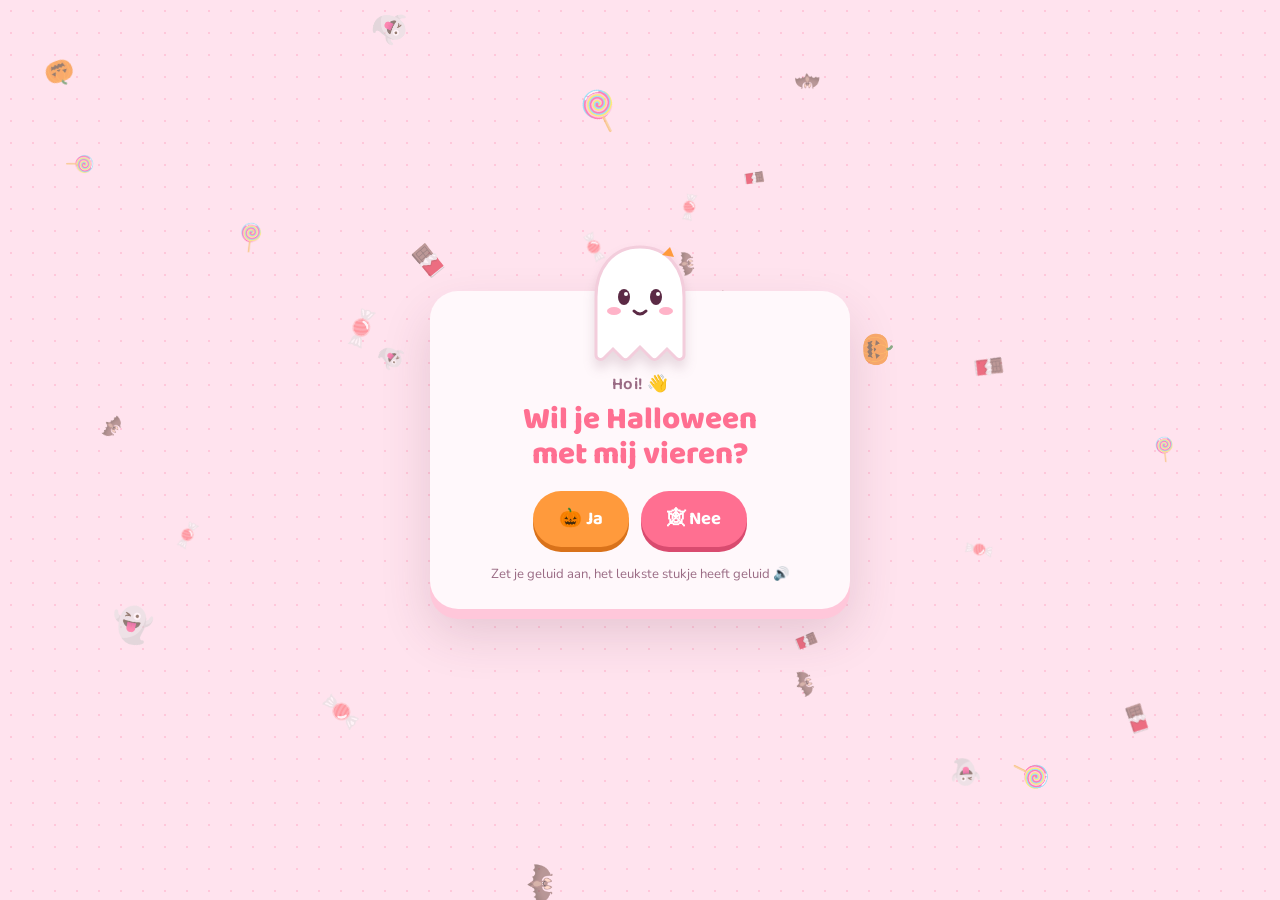
==== commit eb67c4b1: "Halloween-pagina naar het Nederlands vertaald, /halloween toegevoegd Co-Authored-By: Claude Opus 5.5" ====
--- a/cadilar-bayrami/index.html
+++ b/cadilar-bayrami/index.html
@@ -1,9 +1,9 @@
 <!DOCTYPE html>
-<html lang="tr">
+<html lang="nl">
 <head>
 <meta charset="utf-8">
 <meta name="viewport" content="width=device-width, initial-scale=1.0, viewport-fit=cover">
-<title>Cadılar Bayramı Sürprizi</title>
+<title>Halloween Verrassing</title>
 <link rel="preconnect" href="https://fonts.googleapis.com">
 <link rel="stylesheet" href="https://fonts.googleapis.com/css2?family=Baloo+2:wght@500;700;800&family=Creepster&family=Share+Tech+Mono&family=Nunito:wght@400;600;700&display=swap">
 <style>
@@ -173,23 +173,23 @@
       <path d="M50 70q6 6 12 0" fill="none" stroke="#5b2a45" stroke-width="3" stroke-linecap="round"/>
       <path d="M78 14l8-8 4 10" fill="#ff9a3c"/>
     </svg>
-    <p class="hello" id="hello">Selam! 👋</p>
-    <h1>Cadılar Bayramı'nı benimle kutlamak ister misin?</h1>
+    <p class="hello" id="hello">Hoi! 👋</p>
+    <h1>Wil je Halloween met mij vieren?</h1>
     <div class="btns" id="btns">
-      <button class="btn yes" id="yes" type="button">🎃 Evet</button>
-      <button class="btn no" id="no" type="button">🕸 Hayır</button>
+      <button class="btn yes" id="yes" type="button">🎃 Ja</button>
+      <button class="btn no" id="no" type="button">🕸 Nee</button>
     </div>
-    <p class="fine">Sesini aç, en güzel kısmı sesli 🔊</p>
+    <p class="fine">Zet je geluid aan, het leukste stukje heeft geluid 🔊</p>
   </div>
 </section>
 
 <section class="scene" id="loading" hidden>
   <div class="card load">
     <div class="bag" aria-hidden="true">🍬</div>
-    <h2>Sana küçük bir sürprizim var</h2>
-    <p id="step">Şekerler toplanıyor…</p>
+    <h2>Ik heb een kleine verrassing voor je</h2>
+    <p id="step">Snoep verzamelen…</p>
     <div class="bar" role="progressbar" aria-valuemin="0" aria-valuemax="100" aria-valuenow="0" id="bar"><i id="fill"></i></div>
-    <div class="pct" id="pct">%0</div>
+    <div class="pct" id="pct">0%</div>
   </div>
 </section>
 
@@ -202,20 +202,20 @@
 <script type="text/plain" id="vdata">[base64]//AAAAMmF2Y0MBTUAp/+EAG2dNQCmWUoHIK/[base64]/[base64]/AAADigAAAwoAAAA/AAAAOwAAADsAAGEmAAADCgAAAD8AAAgeAAADCgAABK8AAAMKAAADrAAAAwoAAANRAAAAPAAAA3IAAAA/AAAAOwAAADsAAGEmAAADDwAAAD8AAAgeAAADCgAABK8AAAMKAAADrAAAAwoAAAA/AAAD5AAAAwoAAAA/AAAAOwAAADsAAGEmAAADCgAAAD8AAAgeAAADCgAABK8AAAMKAAADrAAAADwAAANyAAADXwAAAw8AAAM1AAADCgAAAyAAAAMKAAAAPwAAA6cAAAMKAAADKAAAADoAAANyAAADIQAAAw8AAAA/AAADjAAAAwoAAAA/AAADkQAAAwoAAAMoAAADCgAAAxUAAAMKAAAAPwAAA4kAAAMKAAADJAAAAwoAAAMTAAADCgAAAD8AAAOJAAADCgAAAyUAAAMKAAADEwAAAwoAAAA/AAADiQAAAwoAAAA/[base64]/[base64]/[base64]/[base64]/[base64]/[base64]/1uAAwqZQAMWFEADIilAAy1egAM43IADjaPAA7KOQAAAER1ZHRhAAAANG1ldGEAAAAAAAAAIGhkbHIAAAAAAAAAAG1kaXIAAAAAAAAAAAAAAAAAAAAIaWxzdAAAAAhYdHJhAAAKfnV1aWS+es/[base64]/4u+3RwVH9GTb65LMxvkikgyurmfme3OMx3/ZTXSpGznoXSkLxhAp5NzkivNATllmScZyMsXv00MZq0T55a/gur3ZjiyMKcYMSRgv2nfjK+DJFfhOEbuNgr0b/hSI3tFPxG/33ZyChV+mvd1jsXgubE+97NFuLZiomHCcLogLnTMwgfGFisbORSTp9sYt9nOWP+BrdyGSZTHiocGV+yuVxBC8CR0m8RGTA8nmwVnpyYIOedc++DUPfNuq7hgcrIvktvo1xCEIwa2PogSPl/GDmNIVTolm8icQawMVVUgqH9vZAMcqwjE3gAE1BES/pWR4hD5lcVM87rjcel/mAPY3NLTglOGM7E/PszkwNDmA6KG6jQy9tGev7johj1Zncyuf/deGhfOUe/[base64]/9BEoGLISRijDYZm2KM2KqXXaxIKo6WXZINaTc4FV5qBOyN0mF0OMdhd6xKiiyRM18M0w64pF6DslpWTC89jkELAYwbcN7ptTmory/n8RwuncZmjNZcrHPW6exKIbNTUCg486RU5uI40xsryDZBC8t8E2UvA0Y9VY8ggh+YdJ4a6T2BnhRol5JjR+l5aPBh8tcCjcaaa7FAUBpki2i/RipaY3SSZ1iBdtJP7sAHzLBsoIYkudi6lwUhCK9b5jeyShVMqHhmpCN42z7v1wkS8J2i/b3lXs7FhieM5jnYgM5AcgsBMsDW5mh96aEYLC/dr+q3K5SHV0+dW2zZVrzgsiBq7+b5Yc98cKrkTzBctL1aL/MztS/qpFdHZbDhOubyU35AsRtRUAEkmdN68Lzat050Bb8Y1TsaSOqZ0M8kA4unAP5P46pKbYuX+4dsXW2JN0jgGWJn+rBU0FRqQPNZbn62xRrWSFTa0HJLOb6nMrkC3K+AXWPJ9/[base64]/Kz840Wtr7dHLxiZd2x/2s8Ntp+miEtW+b+K038UkWgfEVJNmJD4Bn/NoeMDRnRoX8uEuYbW57o+EibVg4rINVl8Odlrdtxyk2m37Qs60wviRJuDjYp/hHSmpqP8Q7pG5ZfjRzWPOqEAn8l4cILeMEYPx1oFdn54YmU6UCiEFHO8ol12I4T6GwkQFA9K/lR3CgAqTD2lGIYcpXx1ir/oa0gxmu+nJazNPsOZ0tKbnTxT3pBBqpd44gbAYfFpyCO20xAIBfl4023grJ45GMvta172riHHgAr4EAAtmMLtvCheqIeLk8fIyqwF8dUG7XfvN/c91FeSvpXVk/LDxOdYRlLMqSEDRkeZCRCzU1l7osL/xIG5fe2d+ELnjT++J37qQQJF4oUqdI7zvUBIJLERglI6xwjukXaNWHaW3Lu7xe86um+Er7qc6jg/Czy5R392zKDZ3CnJctWP3XkXP5nI8+Yi9c9pzdq+2WdRHELLjg/n6k0VKpHwv0hifn/D8B7gkWjG5g38NsCCZi5QWSDP1ZvJZmGS0ChtlvvQx2Crjt55h5+0caxGkhXNrm26FCu8/WaJbazt10wVq6y5uatehvPqt0QqxEbWYAYkCteiBsKpkCsvNQ+78DzYbhXdD2cz4UnAkcYsvvnDHUdXqNpT/x0g2BMKXGbKh++jNAAV+U6AKj6YvyXHlRiy5+nHRJNMQm0F6VRVxiXtGDzFawiaZsBxQysGmlZRcOnyBIaLgBTdVTpoavg0G1Wldro5dJGJHqvHTVtRs9y215cI8w/42nyGxtLk3L/5O2wstpfmejkuYDTnz5cHja1mcEF0fb1WacxnwCy+Av7GItyGwJ4Znnxx0GMK8cb9Oj+VQwCjUkLtHwKYM4bwU8Sm/Vd1tB2CNJ7nRq39EAp9I3T/KI4FULZlRcmQmweSavtXQgpJpQQAKdr6hYHNQwWkmoPaRQD2amJaq+WKukGOg6t7QAGt/E/uyqJrWKG9nFXafPVIJPEj3N3UsK7JfkQth2fo3NIqFjKir6MkVt0Wnq15j2JEEPzdmN0c9EmuKMOQDAORa17u4xQiHk11RUFPwkl5Xq8ZCee8CqGXyqfBeIb8QovnF0b30bbj6iYD0svAGx6GrJDP3K3ySNTOVj636ux0EF5RMzWWVBGRzxxFNDoQ/zsnS0rN0NDyGeESqF04sphNkWZtll/FN2mbKTvnJMZyWizghucyblVWCDotVTJQPNVXTR8icDV0q4XzSdTle9a4OaSMqcf586JaWG3SawxPtkiODudjyUzW2RoevNH4X0E/ySf/iq8t5jGNIZk1J3UjuXxL3PTh02PP1jpu0XyvkxildWDjjuJkK1tc82d0yHReGR2vsYTxj7uXV7iy8XZv8LlszghpxkiprRUYJhRQxrs+CtsDHjPRvGCEKs1oYgA8afcUGn+5y+OIbL61lbulLxhkS18f3wsxoOK1nExKGIIx8vUNtnnjm0FAxOv/sLajJXgVKQJHW0Flc/Q6QHaoYDXTpXkEL0cBmcKBHd6AJjeEMQove7XpMhVWXkXhnX3+ZgHcO7E195xGYpYkkui2aUDwqMT5mrIK9WoYBdMcBkqiWT4e6mIbiVksNknupPuT6Q0hcbiP1bsFQ6FB4f7HRROIFuIkHcMNQIErtbS56w8vYEU26clN/siY6OVViG7y//c3iIgOASgPLe0DQzvCUdCk5IqrWwICt6T3xgFXdndcm2LnKwY/nUECf1KfDDPdbXTp7TopYMTT9Q0wPgKUOCwQw1ykJQhL2ntnIyjxHFRtOKyOSVceMV1jJ7v1nRVz7OznIkLTNa3HfeS4rwdB9zr+cRLD+/0loFedKVs0b7IYCYskUHdQrrT1Lu3YJWG1aKnwy4nYbZO9khTlO/PwRFSRS+5tJsJWXwkuduxBa5bceUtjWOloXA3PaYgV0mVv/vrAU+v/g4NRu4CtH4afWQM2w5um/y6MEBVhvR3CV/TWZ3wp59Wl3s+oI+SaTz33RlG2UmkTBZVSRuFdM7m5GLafFgIqmu2b7rJNcaJzU7fUu+P5iR7F9Szl4eZ9Pe1yXXx4rP9eHpvbbAFcbCLVcGsJDEapLNH6trug8iEh0wOLvnzSPs9LdCuSuTpbx7AB6NJ/kCUq30xO3c0fVF8bDKzZDUNPKbsP65VMdTkFfKxbj9rHUpQUnoHFSlciRAB0W8P9VjSJjj2RLH5RsIKxZsxa0Nsygpp3D3Ib1/Z/uwooCcl5klHFcyL7PEEs5qRrSgn7f3Pd5q2sRxACEt5gFQKfDkrD47j4ei9YfVNDO7QYsa6PsoOil39prFypZdNUbS7vtQN8Dvtu4kI+7FIM2ScbYGQrlvo45Q52jXHMgybQpEOMT61lfFAHrYCCzBrTiazn8ng1EgyPsYFaivEJBr8hDmWFtyga/NISOzhPgsFrM80++amqP0CEyXiMW8+DJz9ee7g+yMqQQZZDMakABKcwS5quGlrNkMkO5EOVKrmsl5/vHBH/0bF9RLR8pbC3LFKShhmXGO388jHIP+g8Hmg3j3InKClkKRXntpRuTfbnbRKoIpp+zyVkgSl7cdJ2iz02vKTQ73e/wZHHH8d6GtBKW8GDtLT2jD+omK4UYZa0O2+9/m+aR4AbSgfEveUZNpHB9o4P9tTOusE70akpKy1CwYBc6HYlw0MSr1jXuVgB6MkkCEZeGu7yVQNBKY5ZR/[base64]/xpzJXRpq2o962in48397ZbsaOXZBsQtDclFV7ACQ8bgAAFUBuA6AcAAAEhU/8Cr845Y/iZWaCTQn7yYP5524BPRyR3ZfE/OqlK6hYVDBGYSYhpZnhPRX9oy0Xn32QWUKXcgm9V7QiaHcE7YVepe4qanr4V/[base64]/gpNsz0Eq519AprsiG9NPlt4h2kd9+1hRNN2JwUsSaGfAnpJrTbTurCl0DXMQI5ueGT4F+zngbcJN2ZWKonMvER5zhJ6gbJwwT3iY61D6Ud1r9XNhOLwc4n69d6TjuINXTbB9YxK0YJJc7e5dCNSlm3CxP2JhAo4PSCG/rQ3xW/e++VgG7ua1WMhh4w0kTOCsrduxvBh95dXvFf+bYmgX0aqNrA79HWA8/601iZanthNKMpqNZLLq0WafPQha9zgO7J3tN9xNy6r05rLVR1Ebll3tM2pvPwavQUpkJeqgbaOEZOu5o7x7ZEWmjAlokXQ9jSdcE2R6yCbCCRNoNwU6uCk+u3xDUdMIJg1DpyE/OkhBj8HMwqM2xxRSklkX9rUo+r32g+qvaR5ZAeeKdtWWdRW02tnjPLvGpq69CQrEauZ6CVLdyPSyKtEbJAPNKxfX0ZOJUuDY+4lsT+sLxEMROE/UaexuQwLUkfYH3L2pr+gsuV6rU0ip4MH9zfENCxNG09nzomi4O02cM1LhDM26NeUlKC3wKgyBM18FahrDG5ktC2ZXZQN6Omwb4/K6xUkkwBuqooDtbjhQ6QTnKwrnmOdOdk6MgNdnSLYSKwIZ2O/uYtMxpAtTLVwmnw111Ub+0Ns7hYfZMUjsuhClGZkc9NW4t0TnbKbvkCjWku/e8/r2Ip+8wx7PJpUuGKBuh2idK82DHv2zTHpE4NCgkycN7b5eLRxzX/CkXL4z3OLVLKFrOgMhcM6aq0SRRoUXoa76mkL3XaraKuG/zVFmVaspqWTqAEZQhflP02QivhvqOQgyx3kXK2CRGdx9yxOiyb6eVGc9BpdVIsUjawDgmTlaN6Q3cgcDFF8VOSfVB6XULnmgTJiMb70fMwIEcI4jxqyO3hadgvIdKf5D3bLJUUjSdCnISpbsGx8qoPTMafr0m58fcXyl7cwflxBiF5DU/v+ijmfStMqYMH6OK5TYxwt8YhwAm8kYE9c6N1m8VVgavaNIJJsro4QAQW3haDusRTtNRQugn+PIewTt/KqgliU1lT18hdKit87/j4hTwLKof9PDkB0mnC5IwJyLM2cG8rcGjmQP6btsphl9lTz1Rlbn3oIO1RHxzNbcE8EE2K+rqhDdWEFMXh/yMAyJJmAVPRFZ0lTsE2QEzxgwRAhY44WRuCDqqFiFWMKlCioUquCsgoJdsd9PB1BfHuUFBosGRhhNnz8WLubfkB5uTaZ73DNTEB8IN/asZdFai65rv9jsQ1ou5A+5/H/ge/gIEp55powpRuMKZJy343gt+HvARQUy6bHsJHeAzdzeND/+cZtaYK4vZ3LyDThNG5QHuEGr538oaBc3QJjke9sBYIBUrU4K82FDD0jJeCzUtj6m/AORda0w2Z8k6wzfzx6zc3OrD+t4oByC2WvvIf/8/9EFCGUgAAR2N1UKS5d3VA9PPBSzYg6LXbLXOjXY1bfkredr8YOhDgO3X0orcYEJp7kVGK/JjKnEYTo934mp9MG/6RUtz3lUB8TPu10poyr0mVPg5739nnYT7odhyRq4L5DAis8wxEzUeFBbzSIw3otbrNVEZIuJPtRZTprpN8EoTXj/[base64]/51dZC943cEOJl2yJ6N8C5GVeCJMv2/R989W+0GLJExqJ1a2Rn8yBq91l5rTG7FWb1fanB6mnsZVQpNhg3qj4xNZD2XqJVl/TOae7sUjxxTL6TW+tFHq7wGz5O+4MQCslhGXDbKlRehlZcYuCe1xx7joX018m0S1fVT2AHL8rEu6H/N4XJOWLVI2ShzH4/3re78RLm16I9yK4pHqYMCeXf/d3rnO3gOkFbHq7Hm87RnH2R1DVbPsY/lB6qD1G0qtoMxD0joulxvPoXvtVFHX05Pfol25lgOi7mxJOgaZ+K+/[base64]/TzYLkL9HzMNtvVIF3BGQJmHNIRfzuaX7oGJXeaoDyXOtWn/jGQDlhqDcQlTPtOMy0GXSfnCY+4xNj6eRvGAgrqyqunSUaWLQe66jIg4NxUKysqGrWHgpA50qNyxuWPCiW3gpY+D+JzmDXhydqKPwNfJ6Kn1JL82/voVsYkUt38Si5jIlgtXeMp0rDCoZWvzA75oactDoA8mXBNM0a042wcCKzcpEfNZXq4Ndk28MvSsGeXipF1AQ1CzNxDdXQR7rB0hmaXvGSZUZYNxALi5t7gE930goKcEK66p/8Gsb00OaOxtZVmDTcGi5QOK2T38RMWf4R/[base64]/mWQr1n8TY4RFQPR+/gLauwtiU1dxARp3woKPcysJFstLfkGvSBV130BQjkUgFvyqPr1qUq+ViIz8vhesFj8cMZgjcDSXXT19mmAfYEgcwE8Z+AnZ7Ge8/ntCOrPWScGjNmUQ3VgAxvS/bbyi1bWWetlwy26J2o4iCUxx+w7G0K+Djm73FgczCuXS3EfJAJxqBXCMAcdhOxswjVISVdp4kCxImJylKdNuKH+y1Del2RITFpkjGg+2YplUb6lLwwdqq1tvnBFIzK5edho/UXFYhL7XmB+KrURKzxxGc88+03GpIqMUBwz4Tc7m0DaBM3CdRcp1Pa26FRihkYGBv3N0Az9+q8KSMB4uGxaAAJoF1NYTjVZttKESM1Q5NbodFlCGg2LYGfVHjmIq2tftNrPqtwLRjYRSUmbGnv8Y5bETNtn1bl+oa52bf5a/9yYnIvTzvgmDav3JuPE/PxZLDZXYrxiDaAowLSs/wvLSzfxjbT+FWf5NHNAADD24KbIYHx/ocO7B68Y8o2fpm2yYtkaWzTagFCToDxY9DOzFXvlbvHH7ZHhb5I8cnPqChFszExQJphubl3izL54tCSzpWBnZOf8599/TtCQc7dnZQpsxXMcIbjYDhPu8x3eGSnec7TH31rqokRgiP5vsN24s5WguO8UqWv/MjCk/NM3mYvGVnPJ44rDbsMwWo8aPxyvpOp3JrTJyuqokc4FEojLubQ3ld0FordNQlz/vsT5nG39Yhb0ngL9X7hnfJJgEuBkxy19/jQwCm6G4cyE4TvHNhbZwWEDwEVveWqixta2culPG10IbwWDR9dz05yqIeFlWhrC4/frOdaYhsooeMrreeapjVa/KK8kZjrD5k/[base64]/fe8ij0EWQ+pJbFGsMuVU5uWeEUiPFKGE0W7V3a5YBZklZLDa0KAHa7SDLWmNYMddyhTlNaL07Dbdo9e+pcUh3xTHqYc9PxCx6i0RlM0ka7Pa3ht7uXWCrAbjZ8CS3Asg9Pm5OGrbdY8KBWQC1rwHQmi1tBTmeJNbR73wcX/B4I5DGbfaYFnQz8i3neLSCmFfQMtRmMQpkqf96K7e6bOzFhoKITrzLILR5GDzGMHOJqOEbjbR8C8IJPqvyQEOUCVoiQT5LM2JQ13YzSUgY7uU0bezIHwbmlULQkosuhcXsYPq0MaTumI6vcK7qrdfx/VzQQA5ZwVyTNGop91FpfTXRZPEjAnknp6HRRIXmpHlSoc83lyqP2CgaODmu7NF6uE6qKASm6uIxEcm/ZkCsSyXSXA1/PcbjWk3EQjGuaiPsYDs2G4YCwMeWuo23jJsfFDES7tsgtHWT3BDtwn/Oh24VxKrzWVeAFtIEpiD1zneBG/IEKxgQjnA01+VdQN/agRqwzuWyw6nEP0xi1TLbbNr+ZbRv+AX2608FfjAdig7PfUy8exdRs9oDDoOfAnh4QWe021xbVRoBWiq3pz8LEIPY9lV60MXAFk9tHf7TD5wcBS/+Td3yUJF1Mx01bkXFRG2Z3IharxlBsIdQijMDEA6z3dyScfzAKvpTZj/ooWqaVXcYpnaXIpPiqtiZ5o1VTEtsl6w64FzZ0NVg8xuEesEHTyPSRO6jeG1s7Jjtwfuw9AoRsux8Nc+BxyQ/RYkAUk3dajte/9zOLJiTU6YAoV7Xw77vN2sOaWtYS3e6jtOXhflG9px8lKymA6ku6UOFV63Swjp6KPXdt5AzGVK/a9jzw9mwsFxegQ1XUJI8Neq0vhFFzS4AZkk/aw4zy3CJzD75HJW8QH2XUv82qodG+iPBRxofHh0AZgf+ijGSPWJl0rGsYJzZ/jyPIyaN9IJEulD8TOOXd7MnzZezn15/RS/IL7DtFO5IOUof/o5Q8/2osd0ow6/CIfBkgtNc9ah1lPLb/JMsZtNdQtj/jOm1HH5/7CIa3ffNXholrnh1Yy7BFqV+NLy7c8mtRV36bQHfcVvvNZnXMg8EQsMZctph6d0+4H/+IipYYGllPLsZSKeWC4ltseRvkKM67D4HHa7rvDAVCaSm8Lw5eUrkJrjWADhw3b4o+lTKe5AAoGpvZwtSuvYsPX8pU8h1ad9W2dfRAHGQadIEbDaq1a1JbagKvzMHugMe0wByQuwwsA6w2RuHNoseYC5Ifv5HV7vHSeyV/89ACkBzA28hp/TZvc11NK0mTXHcBv5b4GmsHxiTnHnaPYzN7zQFYCL9BtYvVjbYu1vbWmJSsm8DMiwzn3XcdzB4NPg1fGnZ9hdToDV+Qie9pmLQ4iIWlP3t0ZiRKHJY7DyO0zznFfak4ATNhqIha9I3t7sNbKH9OkwTcKdEA4ibAKePAcpij9YRgM/Keyc1aLjBukL6Opox1d+2JEmcpgmDJ3EPLHooTrmWUaByoA4EVoMUbquDWBHDZP8OVtntI1F1SR1aEi0wa3tTQZicwsSj3jR3KJhKLjdvL3E+B8XRRZG2GKjrXoEo/SAUXR3El2vQB56UjxNIen0b4OqiJgeC0a06dnKlt0ARZou4+OJIz6lNFHKr7cpguYYk06wJQDmRNB//YiH9Ryceo5YSzUsrsNbUVcOKGmbJR366si+KwKBYcy4YTYywqhD4Yi6cyZU+0zkwAs0vPU+CRnjbPsnNSAMToXFWpFDjRHGQtdhJ+ep61D3mjl5jlwMKuuwjVB30QtpNIPCIE+d0hd/0gU/nIA5xYAI/EH/2iokwsdoSkV0Zr4RkodL0IjiOpt2CixQNBJ63E77HOJHM+J6LYm9URC8BAFaV2tHfZZbhBwrs2KcIrfZAxZZSwRqV1qxeN+YNeWW6jtjySrSrZoFKp/wwLLbsTf/pEr9k4SWI4tVVtFLJsPQGSP4MHRUl5IFg0x/UKB8oNZ1xuELxr1xqOsLpwUxeIsb8zhEFFbvsJRmoxVYaLXyuUCr4CCj50Gt7c2ucVA3jAYASiSI3WKJD53YHwqAldO1ejqnNIiJGVUSSWUzmboaA/BcPRQyiFAKPRMIfJSnBa2PMpA/FckfYAB+fRmvedaGoNPP+1rmFtrLvk/lIhxKuwAYU3zB8eQzeb+MpeDn5i9wJLqohnGsRcSCOoNPsKCbK6V+TREeR8cFXqRq9levR6c+ON9TFFUbowYBE5Z6sXH306RdOD1r6u+GgbNmW+vAu6MmFjPF7b8Wd1Sij/iNDAp3kVRLH5dxLXXJaGm0J9PfmNEDtXw6PZ1kVYGTXHtp51/aswH3JiNVj087eglOT5bI/bB+t9YYR4p44diIxLiJoAMP57naWaGADpY4gB7kaMoCu6UXYY1T/Zwj9YXeILQ7TvaVmxcdUa5KTmWyPJft4KdludPAgAtVAwJmIVmWKM1H+Iy37TnTVEPSnG+QQVlM7kF4J64aJf9avpXsjRU6cX3pHU13nZBUmRtnOBEX0MzSKHaMpTLL1rxPe/wLNp/ykguuj9Txh4uGejRpmsl3/gIjCs6ODXie9cM8Zz5TiJNJsvb07eRh+vY3JsRXYCIj6b4WmIOC599vG9rGc6kgzr4cczm2tT14c9dBzRG5txZrfgK5tEx9UBP2ayh47OZndbn6qELa5cSFiTHhVucYe//ObLtnP+pZtCC3gev5+QB4+5oF/p0OJzmz0k8I0LUZu4bpeyC+vsIzWmnBtqiWPR/hYeW/+Y0AumDeeBcHjDWjUx5QFgZvfGypYkbWPGQVjzxlp1/2VxtEDZPvlmtuiJj+d/f74oGpv9eDgvCG+JuFoiXRU6YhtKG8F+ViZ3t9qwvoGbDvrRH0Wjckq2TOSqbSfUPNY7WT83Zi2l5I75/hPeTfBe6HhqK8D4CjaknAxvRR9AV1h4IlanVelbKtB9rronlCwCrqg/y8THwi/G7XRyIjTK3pJzkNVwY9//w1PagC4M/KQHEmQjR3d4It1Rzvcgh/UadciPHB53bo0EyFGNmb489xgZ0I8eVotEq+G/rALPFczSYYO4Uc3p27nywUMCHbNGrpuBwoe0Hfj83H8HW20l10e1U5WqXvZIctCL1QEGdj5CQ/F7IP7dIleuSIYhyI9knLIateEAVl9NgI0k3epJD8DOAYHzFu1dIJyqvfpbxwff/0sdM+32OLdHO4bt3uf9Cob98yKoUIsrNojE/n5dD+qQsCbz86pa5WtLeDwg9juh7iPxnt2fCZMf2gD4WRHYwY5bCFILoglxjTe4kEvazo7v1xgAyusk8HLAaOoRT9Qb+xmIRzEcAEXWupuB6MiJ8rNpIi0MryJEbylF4VPSslAuNg5eD9UXMyDIIRLFR3JYA9cMJI7I5n/EsAV281e9qYrZXd2LP6mpRxUN5hdQ/0tzZCmKcX+hiFr6JKorxLHrsUCW5D/bOYC3mEDJWciWEAlaHYGHu0a+Swy9CoZZG2qT1P3+/PmnDzXiJQHmRIJK6SRjwEorfL/bLrd/FTmSjLtso06RaxNWPKhaCw1c2aBirErX2KmRfB9DOmMu4XqAy7dEB4J+J/yBOAegVmznttQFbJiSCLCJUjdYI1Ce9TOAOoAzBOq+R3xGoKghYdKdy/dmpAXCatC/Jk3QZ5cTP1aggQ9x80QzAzQOeliuxvuj41x5cmvrg0tvgy/OpkKL9gp5t8IdfvLVMPNs35sQyPYQ5WcMkFnARpy+/Qi9mn9LJVMaHH6XoFySgO1Ca5vhpfrcbLQtvwdMWYW8Q/+sQ0cJ6Xzq1+cYiQ9z4kSyPxTZPINUwbVaId9K8cK3n6wZDxi7gw4X2+6gTiviCy8D4/ysHe897ifQQDYLMz4r4oBUELKk1g770hKgtzSWLRseChxS1hVW1cHo+PgICl5DkB0rOcsPQNTSXRDrPVv8PK/olvYJPpTH4WEtmAF+31v2HAg6tO2/wOm9GrgmxktBfYVVm9YqOnyC/K6hM3o6HftDrXHFVGYMrqK7K+tCV/+OdD0QOX4YPr1ms4FF4oJs6akpDY6ZNaxnt2aDDq1tY3a35zSn0WcR5D/I/rR7LDO8/b9azFifXUEc8aOFdw8UC/lXVJ6q4FxelqibEiLsR0SoX1AIg4Bv1Zt2FUblHPSncepVTCOO7rXLNST12coLn1Km68dx1sOsmhebe4CBG77+Vn1cXHNdn3ddD8KW8wg1/3K0CeDAPu1j7xE6w9GGPcW6bPIuQIhB8EqZgnp7S5YPr/u+Ava1MaKehmGcBrCCAYM1kyoDYPrteo0pU7jYNLvbnBfDKMjAY0DgLbzyZ0u22AVeFTJ40sV3XvuRUlFeTqFMoHjjnOTKgV8KwkmcpT0Dzi3U+/[base64]/qY5o451ZY2PiEPCPurddNNsMwxzaxHlGVv24YpoMnHhv4jZQdDdeq1XHnP8w1d11ZTrLovSj3dyYXF/YzYP2on0UARo6ZKadu7OxkVHlaQM+kf+FrykNpfejYe5f+Ajb7vngWs8jBfQfOz2ryuSOaMNL8lTATWebrB+YmOJ/Nl8qOqshPERQRHjOmul1x2taHm7ZynNMW71F2/j0R1omswIOxavEWmY1EzFEue9oWrrgug81Akf4/z5aBmsVrhswroJiMTF5vdoFJYY0sWdyjn4yOqbNXUy5XwQrdGL19FRoiAGBqsnzm81y/JQ0OJenhhMxUAEmqKfP9i5BAKjQ/q/qFF4+Fw/SM+9tVKGDjNjCPa3ZpmU8zoR7Q7J+mMF9J+IFlR6WBtmEyPIdt4Q/O0GI7nsQtpsAO92JfnyfOpwlnmS67imztX02aniX0ZW21Pd0G7kJ+qBYBM2EJEoogikhCgSUL9zZ7Vw0HfcEldnKStIYsWBwvVIKiNcc7oIjI7MqzstZH1tJL7CbDhLVBbmBKisbNMr6T0y8RbtcKAWbdTuaCuV6+yJc61f9022QBpf6a/GqofkyWrvS+ymWSiCcZlLiTK3QaXeWeE9xR/dsXP4eC/0GtlQKa5VjuDQnJwHYgEpZzpXT+DCA2N0N4prsAdraBz7HwMbaXITxZeXOHnyw6vayBxAj3NdkzDYH5X6ibOmxKVu5zLxlpEomG8gtHG1vn/Fi50ic6tTkfetjzbb6ygNqgpAyz6SCVbMkBIdg9UP/muzd8xi/Q3vn9tvXvJddQ1oh49NFRNVii0roQ+Ga62ODdxy14WFfEhxhXYrbtAb0J7IEjl9MDC2gTADGki487IjYQVGeryDIwrbbZEce/SJoqNEMCZnZFLHCPGAyW+PN8dcIRRgd++3zxV8Vv7y97ZPLM5TeDw7OTq/tCBSoIiklhQ7knkKYujcQUKLrz8U23hq9lz7avteprP4s7+0LzAZ70jUgQTHRelQAXGree+gc/uAuPZfVSCdPdDRqLvB+wu73sOtXQkwIgrAEHb/[base64]/U6l5ecDreRTNpP/9X6+BsJqs3gflZmHY49SH55zZw9Fm52nX88N+HYYZrDG8WIlRsaMfUp0BU04yd9Y6wjcUQesvvmsg5By+6wSN/BtIoeuGMzi8fhTgr7m+1QNVBhGAzboAXW6RAfDeun3s4ckF0AlccNXCP3B6tKFPze7lte8fJ8E2t+1NzUutgPApqdebb5L9EZLDvnS9AJeIfJg/Ui4xx+oLZSi6H9yZNxvRbk+lLQov7/[base64]/MT8136uD2N0e/4t3I06Y/+aV/EEiIiKrVKijBcUJMRtoWbL/aaM7WhbdYM6ZWP6+yv4428ZGCwnZLF1E797W+ZVjZz6rjv9tZatJCvgab2GLDe8YQ2QtGuLJrThVSEAEHyBIRNG2uslvXoG4EtCiKYEkQbb33BPBpfTsfeLT1FJZ8XuLQKFnPIypmdVG8jnj/07p3Tgg5LPIYqZlGl4/0XYPzNBlWoy7aOpDX/c9jgncJcoPmwIAOJdyx5QFTIrh4Iv1Csq2mvIftzgWEMANBbF6tCtLaLcb1OaL9+jAppT97m4PpnMqY/evnL5GhJTGIE3/[base64]/hDTDyutWkNaZgyoQMJRhPEzbqJU3fsEd2cHv7QnioVwKa8sMfxseFEkySjWbQtM7+4zRAenPPPIsjszw4G59av5mNUl3WCi2oPZdUxdB3cNFK0+CsCtDfwHg0X/0DrrhNIQ86Qyl/J4gyANaD9IW+4gZJRaFw+Cr7jb1F2vmFwSQVlwQaLZwA7RfEm02nQSlpX42kXhlpp4onoF3I5JkunKdlPz9QEZJZdtSRrZMO8hkP6enxsWNxQ40QiDJGKbSbdfgk7sMS1DPvaafhFca5AJx/A+vvd/IdvWJK+0XKa+BWFTNLQ5e8+NCkNbFvJeDkcm+3iTTf9Zzd23xyzOO03UDeqB170CsYnOOH508cW4E+e38/oit5RhkE6x2WDob8RSWBTsSoHXBXlexz0gQ/w87fePV1UGNE8S5DAm9FR3hYS3ow0yAhycVJSLxdZtXkNMEgwl7AKexnH69bKa+d+FwFGd+d7YzuRZ9L0mGMxWNv/qiNthZVdT7FojqFoMN/z/g9GHxI3UrAw3wYn72QOuHZGhe3wK9kAkaCSirUhMgLEmx2JqTGhdz5LWx5WZa84onKiz4oiWzMOAFgrtvU9r+qypQvbuHguLBeNKMWwMe1DKhREAlYKYYxGCkaB4mas+4BP2vv61WqC7hLzPoZeNYaI5yqQMo27/cPoQBU+sJWhgZ7KDzPGukOyttfX9Spi80dPxdLB/mwtHrzyJUfLw/HaC4EDfXzBNHnS+3+LEzxh4vxk5hIkSc81wdAA+ERY3nJSSaWB+ovgi/rhCtToEGOXtGWH027G2eH/[base64]/Vkr7yvt2Ms/S5JeTHN6SwfNVn3v9r3MMADjQoaL61e7Qny9kIfqZQMDppdGkY7g8NZQYFG8AjjUMIDRRyHVI0BOnjnP4KVi5mYkXiMuWVVEDDInpP93v9rjT5JPveNdAmcKjb1fa8Yc/T5mnkUJVF+9KbjSMzMnl+RqFdq0lPEVPk9JMCVy7H1SdYAlaMuC6wqMWnUz2yCjWXAyIvcJe5exaZzbnyU6bR3BXSB8XeCqx+SBo0bpndoWPVSuixmK2nSAuicA9fA43198hIHeZ6ApE/OPaRd4+kFRUw+jMXmt40uYuNTNqW3UTKXBh/5zjDJKHuhdCje149ZRtoolJJTOYEgpMtVRvaRTlWrhQFHDYhh6QWhFQGquwTu08hxDlclgmElbpysWckeqY7xtAUqlnzK0L3F2+vmfDZB8jWN5M6sZO9K3rWAzY4N6GUOkpQx7IzcuMBwCrL170UzuwF4Vxw+itQGsuONDS9bf+W6hPxwQRzjdpmwK/7XCC8BYUkFSJl0YylduQRE+OwO/KeS3sRe1jYYEahY2mib0Dj3DT3SHn7PyA/LInUR01iDcYS7T50jmxkBFObusegVmErmE4gATTKU2eTQJgbGGnPeuWKnqLEmX7m1fHJ2LUVE1s7fSieMIvcriNo5xWZqOkUH8W3maYs+vHQQANoU3Dlu/e2Mom7Qk2LkkqzCR/MJaGnyHFd4xjcUHUaYKaoubquVQ1/mvgfg0XRXvbU+HNtcqHLrsLhGBAqrIIJJ9MzfCzDGmpgZY4pqDR4hyp2s71Yh0qyV2Zv+ABRznSgoiWLBlwLiY3IQFtVtE7FQ0DB6yRNToawx59d/AYKcmXCygvLjW3Y/Tb+iLR57UjDA3D379FRqDNmfn1TKfADLzUMwLCVlCf4V+MGwJurozaYNkTguEWwYsL6Zd3/6gPFIHJqoKkg6kKsuI3VJcDni+l9fLbF5B8NmgScR4BFjcjIc4sVjg8rc/QT+02FQpx4suPCs0IMM1DywsVHoi9U4EjSb7i3M0xp5rG54vrBMG8DOsAgVTgOgtuj0G+HesEeJ3pwwC6FO/sRIiXC/3wz8Z2ElEb7x7255NZhYj/9+KGkSugNplfp+b1ptHvsSC6Tb05ZLkVRoS01Yi3KBy5lu4NQkYOV5B0T78/KLGRZ81fzaA7OFQYcn6QLQm01ewa8RbDNluPwTCPqXBkwwOL76lTFS9/yihDzYrWmsN9FIez7TdmLzrm9Rc0zn5+0YEuuAxpHW2Koslzuv3OVYR4mDxEHFR+uGyTwGGIku/+yJ0V93DRTmPEoPY0XifWcBACGsfw6BKBejnu3PxpKnUhhPFLFiUhBS271uzRlclvAnueNZ9PnZBV5rBuA3qj8X6aqrMBuytlOBwQ3iPl+pz/YVkE7Yb5l/sfzQt7h1cgjWg45VOPDdsgpy0x9ppxfjHTLABkaBFi3iytcUm2bL4HKlTSRWx+Ol7YehpG2YL0cCg+hp2tdnPfcKC0XUzEDRMDM1ZAdAp1WeH84GC7zvMm8w4sT3I+TxZh/T4O/Epm6KcpMU1txxFf4eSJWTYJ8ZC+5GhVhIScaSlH4QUBYT0NJeEFVQ57sCBrBIJnoUbUC0Y8DAUkW/jkafdQZMZStvQx7tPt+17NpPKgCCmC6K0zwlhUYmGJrM154u7IOvSa37JjhVoVe+VWPtueq9sFwpvnlTIX5QcY6OPgejXC1LwVx+0Xp/Dc/WfJGFwYNht58cEoa189mLA7W2HMy0dkvliNNf9pC5hv1ZRruR3PlKw4qiXKAH+F/v4ZWnyK5BdK78awvIBCB+F4CTzKPtlTdbiEfrRXhu/Jph/yvGOr9zz0DIA7ofmZHD+VWn/jNSxrrd4hGVxbb0bINyYy/BCUUcHr4lYnXz0C6R9Oiov2mowvNDwi/GEEu3Ox03DxZj2PmgalfblOdqAiOYpn57STq5KVrBWko8fN1QCReJ4bOUozJcRe5ykK36O/LQxf3Vg3vU2p/9s3+o1L2kcv3JqgCMN8btGDLVvrz2mXdOLJfxZxg5wIxqm/jCAmWyCQZUc+5f7ko9Oe10FdyUCwwU5ZT8N41Ai2fYMaA2m6DGehkUQElLQH6WVbAGD5BOV4KQjClxswzqXVH4GcSoTyhKe1KBL1pzwpP4N1bIV4j0K3+73RkORv4qLID3v0aIhCuTxdBp8ZzCEgmW8+Grg0jf2Sxn7hi/LtcIyvSI0z6Us3wi6VsPr1uCLp9KS24SjTjLRhfdZZS80BY7E+sYRnrkI4lvL/QvgHoGbeh4daMxNrVDW2uMqc11JrUXoqKELBqlYFo7cUai3I9rQBSOJ1CsXFG+AZdr53Qby5jyz70zZF2u39ORw75XGSpVvrBNgRMVKtZorYWcSnp1z2J6XkiHzlRYWfKeIXUSC1Gz0EVStMLl7DS6iTfLznGhmkSi792fDHSQu/32Vt1/aEZcxxWMIksnbIJHfJuy+pC9IcqKzHucRDMBKI/jh0A1XudrOOdKJaa/pabz3QNkw+2q4Av0Uqr4EtkNhWdT0/E66s2aqtRjwS7+cyrJYLgcD/Vrs9Ue+gPsy3b8raicY/Wb1Zu/jizNTVt72BbLaJgGBn4pvf1I3dcjooYTLmBjH3iRiB/E47slvK1KzUSGjOp3ogiGDtNhEhpIfoRGOKm/21suue16uVCNjFhpXzRSN9BBB+uNGmpCYflp+SfkcpcJ4Z2JLMBO5HFE+/lz2AJUgYiL5Qu8c4JMEMOi/4RiyNsBXUUDq6RjAbNS8MMZ3sGXgpvQTOk54ManQv9jI/m6ot/qnXGALTzzTfch6/21R+0HMzS8mGw8PP97jrWICcCjnljOe7Ky/1d37VIMOT51zG2/FGwMITCRES9oT3vU5NfVTrS1TVobIyeMUxKhqIjx2Y3vc6KuUKrwmZUha44M+YLHAYAw3ilR1/n7EacNUjYZ6jfA4tn6cUqc9PYtO7iMLXYGLHgwSe+SxoBSDn+eME0UQj2WOdoEc8D2DqHbP9mrFR/zAN3x00NzjBFa/W3RyyWmtMaDqyFXGzEz9W1COgMcXLBZtxrpJZp0kVkpOKfhbM3SCE7GC/[base64]/M8SX9nD51fBQiHGF8px9Eem2+++4WupuLqzET+UkAEjMHELwe/i/f0Ouv1aRq/BpeTp07O7ZZ/YO1y7TwlTPjplCM8mdpLmQFrtMfndoBEb3cc/A8RHQ3+SnPfvZuWGWrg963iYNuY73sjh+JI0job/ZKftJiBX3u6jG5HA/Ko1IMDFgp/Pd0peX1Nsypb2K/JhDueFMxbsif5PZznhjes2MzlZh4VzApF1KUHVvDefBV6YHB4I1BlfXQh9uYwLQCj3YPzie5I0cqQxEPpd1t5BkqWIfc/[base64]/pU9RudoukRIYUM+Ute6jPQjEj894qyiSnQJejhZlhzVz3ETQV/L9cu1Z+Q9tvsyIz4kdb6uT4iE0WbVGbUUyaa/tAuHQEzUNlDmvyu5pFcvRSKMtznwxCEMEGvEa6bk6BNPaYf9UelPjBxSVM1MZKCNQENvJahyaxWgu46aRMb8BY2ua54jKcutC71YgX8v5/nMXuOCT4pLNveUjM6dki8j9TGzO+XSyMfoCUyz9LonsFsYXILoocYf2lHYN9+o/ig/TyWbqxhtCe7S4wp2Df1GANO7czd9X6tPgGlmyn9CY0MgQf3Jb19JBYFyZI3o2dMcO58mq2Zn6MB2sq9vcxgAnTI1iV0dlxEarQst90qI/s4BYEpvYOKfSCvL5a0lStNc2rNSomiLm5d46VpS3B7XTm5pyUF1PmHRCMlHqU4+cJW3wTNtjc+ucEErLmabmqVxvCULf4/ophMuM8Jcg0yJ49OqEkC/fcaBtl2TyMK+YL0dkG+652BfWV8oJHfQvmwj85AEcanoPE8EqkVjDVfQheYRZOvwzo6f7ajOggdalJqadrFIO23jwoXwo9L2+mEeuP4wLrhKMkfnT43sgtCOP2TlmLKb2X0VaoTEAn6YPc6so+9Mj+l0h1XJfn1Opk8U/HPy4IueqjxIpkes/KJaNoa+6aNKim00jDzFtT9sWcnFe//b4Ai0sGoS+hCBNwt91jukLXvWjcUkmH9sCl9/IWoxb3ZL7IZfp63TCzpc8MtFB6vXURCUbZ0WKEvT/M+inysOp4nJMOKZGk6GSUaMKMGtyN+d+nab1WtUjiNUM82jFo5fJGY1CyWd+JrTWit0rxyBK3y2ZQK02hwTXJ84BJADEorpj+i3gJi/VmXOvzAQKjxJ038AHBkHmeVMsJPrylRxMRPf3rrqgOtt53ovedFZY8RxcsqxbS23ZxX352YI8qdA1GyIE96tNfqK+ldoM/tDA670l6zH92FrmMvdswUoEbY/04hUZS7VVp+68G7/ixKW3Wrcae0j2HkTvRHdY+tSNSwgylvY7NZjgCjzW2J/lHVCJH5egPs3FjZY+WwmK90+ygDKni2SS7KUGRA1SQcGcVh36CHscNCTNMg9CeIcQz9M8O/NB5eUJP0K9lMXjuZqNLG/0ykRNAeP7K6Vdc7j51d9++UhNy6EG7KsdBogCV98WOkGz4isxIVwsgJowPlLf1pyF0JKH32d3CLvo0ytpMIgiR2RXTkXgd6MO6mvEikfWR0kuYhIYIVH+7VjSzypNjol5dEMq9375+YM76qgPZueSXrM+nTY2Dn+tTP7vot5+zPh5MWAgSd7BH1kqKO4P/FOLA+xzu8Qbn4j3ypDslhs+BE3GjSZqZNGcSeYELL4E38txA5JwGe+1LdC6zwr82xhFrBtCtZTlLZD5lg+kilisdcDROARAGq/SRFgSP25Y7OtnS+lfh/S/yaX1pdbNxzF+9gUdOGW7CYYQAv0GQV/QaTsY2ENN1mN23Jfi86mB8Sq1JHIQLlethfTSOPBh6uEvuenvmduyva7DobwDDvlsv3Fjb1gZI6kOsTJ0aDp4h0eebkT5MfwuaLAgbjjbEtweaECnHrCjFsp4byubIWtVqP0AJXHuZx87M8/21HswUfx4X4gh8bPOgSJ+0nG+JvPJzT6WulSHJyh4PzIqHBIcVvExn1NIyKVFMrhd22d2SQjh/+rrEHhZJs68BNSBReRypjhu7ssmmgc0uDRQhSCLKBrPRRhfFQHR0AaUrzGcftlgayXmkPBBjkLq/bfcYjqK74KAGZmo/FoX2pDgC7lByxRhH6h72T92ihlqtAv4uAR2L9P32//tw/gxQ8n3Jk2eHq0mjMswQHh0/UxTf9XnAj4XiosIfSAml6K6btbTdwtORG0yAACbz1lYWDKu+ziEXL3gPOrsGQeDCpL/SPmiKs7Uk/PYzcRCJAYTr1q8KkEfh6MX3WCbgMGhQg5xI0u9LDOqkC5GRDPTOGQg3PpqYRR+ZLjwyIgiGLPWBhUyjQGlvstYghGWUHWIXBu1NhRQ5baLiSp34R+ECJrPU6agjK1qdxzPSukiQ72eqLuooPX0a33gedz3sCz/Vwd+8joTjiyDVuqdIlUO3I6LrrUA4nFXEv+aZD03/3OBEbquuI9MGV48DcvsQTumfLj+ToPEe7OePqKJXClaetf5dXc8mUpi8UKYlY9X/A6Q360mMCKN0CeqrzLHwGClQuIAr8bs657eGLsWFkLUmp33AtfaXsgua6IT3OKsIl5V9fkqtCaZZWwPULUKvzOBxdSTaCIGzavEMnbYbY19/sG03XFWmVU+TrtA9AHPmn2cuxKuPt/NShdO4iVBDOtN+zsBZa1Ss/AJ8bAyqXufWnFVxr+hnQkWb/jepvAPA6jnwJfV1e9phqeMIQQ9hR9oACmbBtdCUwDFFZGzyJMccKR2Hm7Vt0NmpjHgJM62LT230ZvZBeYjHlq3O83tmAHR/lCr2IQss00dypLs+BLntycpVLo7gQ2jzY35c2QyT03V08U4Xja6uf27KyZz9h+quefSX1t+F1tcFPpBxSYtyqkpNcqIUVZXZqWeyUwviSl0qT0Q+XLknfLD9/39mznj3PdoFkJJxXww8L2XsoDoVlQh4kEJVBFcVF+r6aBTrDRtFJ2qpWz9q1QlZiv3mV7bIPk+iQFm3YYcqiuQWnDHEKlDdwAf8yuhKfOn210xfi0AU+zRueOpwIr1mnEC0nDO+3leOugmcz6hnRnqPsBwWbqUdsr4sYOenbfQdK/Ha92SET9bUfyZRliNvs85dXk+Cp2ja0QbxIyQpzhFCNxv6z6Rqsd/7HipMBT/tKBa2PrrsqAZDzYtHF/qFf5LZSnUXvmZ/AodMJZJU4Z//s+OOStz28s0N34vK/rwDAcS3UdQG7tEY/csusZsgOb/BeZXnkYXg9LfbiYsSe5fnQr0Gr9YaufJjYNVCMrul0olR9qfGanO7iyLReOXRpk9F4MeDiy/R1m+e7Za9EMGtN0bOTAqUC7Uur//a1M6lswjmCiG+JaMeYB2yxG3Tfje8M1LIxoPE0I0vEHL1txdyDTH7AcUK4Ll7tUrrJVGVXV7ublCwBfdJchJmU0tbdQ2uYXv1Am3WLoelKyndHrC1FqyythF+QGPCwf9Mo4XXvlLIw0P+AdoKksBvH+l1AL6l8G8YWzhszSduAZsfZ7/rLP8oWTH/KGMNj6X1K8uHDARd5+CmiSl4qUHEV86OJGW7VjjvUPP3h5OdZ7b44edNJwmm1TddRFqJZpdzwSGqx/[base64]/EjlWJgnsw1a2mQ8THyF3FomyDu6ePt6fKwYlhE8f5u09ihwB6pLCpztQaANMgcBEyJqnwZ2ZeAjFhcjED/zKHPxgaTuNfK5ZkEmJRwPnI1hkFV9GHqSpJbMh2u6jtcfISsizmULUo1mDW0eVw+kw0YpQrDbXImoCLOJLTIK3F7aheBWCF5seWV4EsoXITvfrXXBhGdN7rKFqewrbUUpZJkT41E/uwEjk0DQHC/mgPYDCEcQTtE7rs+SpWydYsA5zD+F3//6GT9Mq3Lj6EN323mNgoX1wkQiwfH0skP1dexE4cd4W3p32yBzZg+lYdoaNHck+sIgQBZTRgzanng7wgsAEDzGh5IHVUjPVp+NdOXVecypjn/DOU59PTFix0bgTTCuwIwm1juM+tFd3pxYQo7uE8eRRAbHthRUC6PyXCro65pDG8qXdntbvgpYAmd7Xxxj1CS8EvsF1kQcQ50bV9Y6Tex614q5IdtgiElze0A+3bQXgyWqv0q8TSGrQd2nbG8Ty0FRmUKJSPI1PHKENuDsQhyX9pRKF/aUZA+p1moN5cI2sBdA0p1nMMq8jwUebZNGTyEm7xwJbyPGSoHFnQ0wTDCkEPW+UGgegmTB7jQuW/T6XXh/VLIy2yZFYpRDjEyKYFg+BZOGUorTf7LYcXKeZSVuHGEZFtDu58v7ESTQasZ+4af82LZsGuVQOh1bRmf20ygnUIlDA7WDZC1lE4Md9H3y2Aq2KeM5IzPtQ62dS/Ng6Ki/+5zKM0RZHpsVXZ+6apGvAef4g8gmYL3h6WPCs/mKNfPhmbqyP64C6n+jJwbpj1yM3niy+0vXm6V679BUaldn3YZYLssBwYsxF6pn+cdxXnsC/en6NRjQ218qetvib70JFJBjYWah68+D6r4d7+Qmt1bstb+cuwS6bqpStGXGZan+sZiQPCVHSEaYqzYXnqFHMffVyWp56RZWendAEvjCGSNdcvQim76q/NpN07BbIhkPhdNoTDutwvXr8RkhnXpOR+9D48yEeDU0Uty+PRT0eFMJCPhBiG+YqBX51VagqgVeIux8RBfkkbKOADe4KcZIGPP7uiCS02C+VHYAS71vSe9vGTTLlObrWrogW4AoMIAxPoSzWHaC9Zl7MdHnoqEzA9hcfqdUDi5oKjoLSXlSAOUN5Ilc08CO9OI9Y/ULTjvUfigGnYLc4TvT0z6Cy8QhNLlUwhyy6xTCm5YDxmkuvBHSU9xgK8otCjert0LsoawYZAiJgp/VKDdSN5K1jPrhd9r/UpzLanARv2chlVn34qaRSm1P2YJ9/1AsI4XzuCf0o+HWClhFue9Xb07z3NCLd7nvjkiLw1BHJHpW1m74BZ8PmO5HGAgAl8Pn1niZZMMpN+8j/4qFtZa2VGM/[base64]/5HWTiCaPQLE20em8w6wuoTfqBesQcWYmCb+vymgDTJjQ+KSEOgV61USdGOlyAceH/FRvm8mrQBsz8t2IQzP/usHZs+o+J/w0oxWV8YX3k8qWmxMU9Kuc9WjsdfsMRuIScJVJcAb0LvmB3Hb8QDs2b275SQpWXzree0MQTqd8fU7Qe//DEb9WzSDCdXNFSz7+WGZKv/vxnXJI/0/usKTH0m+nj5nx5SkeESoNlUjYKexZLZ87DJXqGkbmDO1dR8Q2w0knVa6ENSo/NibEULZNytu2otMr29bfoTe/hEOcu83fBpUHdsuZf131teJYZ5fFkmsA5V6yIxFAUR7jmJ21GWRzQDEAcWHOMl0ZXEOSk4iM9ZOP1x+hqlwY/2qKQmH8QumUYQRUiFuSIsR2wR2nOgyrJYzYqKQNzP7W4KY8999anvLlBCf1oQ6W8ilvQpOeB8ey9yoNL3OB3f3rsBEMjYfLvVBA92o4Us2gP96UZVEoAYpCpr77uuwpCVJwGU8dGv0Y18b6TgXcNevuM+X6Ddwk/XJOT9z0WVuukffg2chcSqWMNcCJmQ4GSFOW4PIECpiV4k/cU4wsYk4pPZtrWQrWvZJhusqIAgbwh/06+QYslibX9TLjOdB5/cpKcTWnjyp/d5XjxLoF7YvxAy+dZppvVLGtbOg+WBSi38Jo13q+DjqT0zbNI73rT6hb1POeSHH5NuJcw9gmZQg2+f+URiGCOJ8few4qT53fvsXygJvYZi0mkRMPAwZ0a07foS9skdWmJJibAXsEB/hC+OkZWfq2GJLpKD2ASUGg4J+ITfHlplE05zrEgguG7zO8glQ2ERONSjuCy9ERmz+gULRUa/C2yqqG9HMNb03LvICc6w4tTs88UI2BUZ2XZxoKqIBoZ4nVeMPn234kJ4d7BPVEWc6arZzMLL5Lma/J9AaqzOY5s690q80wXXkae3PFEyZE4nXQCR9eSZRRH5tnqeayPYo/oKIY0nFFuKFtTB+TsKWL8t5cbj0/9PFjWglNuqI3l5uNvUciaV89E0/2tGRc1iif2zUaX44CvqKp5L8C4ADxfcoCZacqrnZz0RKIcz22gSMTENyFkJdQnD3SDT1XishnWtWvpU+5h0cK3KhA7rHCp4mEMaSsO24uqyk6d907CZ/BvmZDSqdSclkseMg+jjq+DR/jrCsTlBrpzAxCD6VZIInq2vuhFqMLp8Qqea4f2jD/mgxeTH3OIUJmmdIXwlc0C9M4INflSxezVvr7PygmrjszKn4tkkbAVYNZmUsNQtQ+rjXUl/YnwtPyXUZ3fBATFmLL6P/e2yvUuCslATdavqlNMcEU6Exx3UbDpcErn7kD3jeIqHicDoc8y2F+r4TZARIztWfec6KzNcNBK6qoXzq2VbrUNlSACqGWvWqtK6kUzgMVOR/JoU/42jWN59KAk0KT+d2t19Ewx5Hu+Vqq7cqYIvkdeUOK+3epHU3T2GW/LCtHahjRkwl7j4f5u6CqxCwJ4yVHQUjTpgspbqOwEEHRpdvzpV2i8/nhAoswm2RsdJPKDDYwp5j8p8CbjgafhXRcA1IQU9dc+rL2dvIdeA8BRc6bDkpKVvHqO8d9TJuU2qkLXe/wjVTjvNt53+HsQA/M8LCpR0/uA2w+q8Mc0B6dO4ql2BFC5FQ01HYfrchJ/lJgIJX5JqvJiYGmcyIcqJHp49/JsQ9VqH5wZI2SGacAAFfVxK8nSY+WfWPgTZZrOBfEiGIf0XRqEcRUXUbvp+n0xAdaaJCWXDy1A4cm/8DakA+YrP/[base64]/jFS+edVwaRwbJ7vnavTRavLJ0oFcXNGXMa5XUfedLZ56QroTRTrT21OK9mKXPQo8kuKVSNyKeUie+NgXe3v/xlLkTt58UB5oy7a/XGarPYQULBuGPbYR3FHlb3FTqkPO7Evlhhdh17ICiCs8wdi+uryqNe8/Z8IamHI+i+X0Qg6T64/E4TLnG4PFEdAxU/++XRJF0FXE5QP4tvMINMtaiX5JMkK+usNSRPQt1yZjDSSnzG0jiPt+gm0YDCAB51+tJotLOcCnySW2CTLEmWt55E4nbcAMd/fIfXJRIZs3W5BywuwNAHPQpyrh3FvDj3QCaVN1PAkx3wnPZORLvhR63RMk8/qMjEtClSAN1DvupP7VX/xMD7AN2GYBx3Y3avkOp4meu1lyg7157FkEa6/ue9eubqdZh8/0GSqHBLrXowM7OAgWFWdzCKSVUD8j/oIeOmw1ytE7tekHJxCdaPouruegKn1R0TsNfDlbi1C1QvVyaM59kYWgBuoiYYIjhzsBsBLCy6H6qQU78eS3IaOYdVFomLc1Xt8eAS0ib/PQZToAWZlDPGm9Q/zNayuQHpYAkNbpliSrWfx0bJCBsQOzl8YoWOJGHcvW8P9xmFM3ZDCkP2njtOs5eTvG4ekrBPorx6YiGC1npBCgs9CjNxUCPoDnjUbDpIzTzJO0MDujJGPvQfigVc1SI+7tTWcbQH3o1ak/QEWWp3facaNjdWbiFQyB4ofPDgk8KiTBBf506U+fIC8wcIRygUwP9UKoxQzP9DastrSf/GUokydPSskOzrVwq3n6ouzcfRV2j9SOpKjY/XxoabieQrip8DYHM6Ji185FCqi7uLX7CRMku+JUKpTuXgKAYI6kBMFo7/E+sD+ifFCzoQmxjGQY1Q3SZv5n1tVCMqywFvmiw867BWMXrxZ/9aCel1h7HVLrYYSzkHfB7H4jh/c2rZaqaC2ds5zwP3jJarlIeQlO8vQvH8Dk9FlM8a7hlLasH3/6d5tpZ/vc2g45KC+E/b92ig/8ULyVE0erB29yl4QfOlqrIieJB524aPjTGFc9QFOnve7oX3pxc4Jeb2bdB0jdYE5pjK5CDda/GL0WvU9HbpSevTCUveW8i9fZ46QSG8Zu/CLmqEEUyjlKr9MaraEwJ7M/V5skkoP9woYC+RjiboLbh+0wSLCpOrxu7Q5gsSK9XOLkWyujdf3692rQVZ8teeFu9dC/hCG+TfbGtDZE8xP00Tk+IaLIofwlLKKITw5kRYxM0ZWc/aovXXmBH7pcBoiSjMyWTYlsDE0hwoT1z+7tLIj2sJ+hMu3GWNgKe1j+hAzqWtek8FzkM7FhFpxgYKXn7bbS5AbnSHE6PW2s+Z5LjZOUX5UKtiFDX4v87jF+PsWKlBd5M7KC3huBnxkmhCuI+ez3r/KBenQoZfPZdhT8u5s+p45qq+4sB7Q1h25GZyQY4E0tHO3dKzJ7oJlmaSPETB/FQYEBvi06+rssUHg6Ndabz2XeRUlX13Sz2LzJtkxTBoUsJVDkdWD06is1Ehp2QeXsewSU2ykibuJhb2CL/OGsLdL+nDqZqsrlVQTw6me2PmwWEnmZewnD/gGjUU0MsRqjnbzOy2r62zEPHKkEO31hUJzqFOE2HH+/ANAf5HjvDJ7rosyHpgup0Pzo+C4QgY8X6XcHVtC0koSJe+mACp6wOniueXbuT/cIqSU8Yx5LtnL2jPDMhQQW0CyQ69SScl2IAh5QGame5VTnm9ap3tIwPGdWzjZGPcq/RP1n3AYxgIyTXWo1vr8PyBiElw4ZzY/a54nvbmbhkhoqseAefrUfOV3Izk9FQyoW9sRb4hemk1qN9pIm+d6eYc07lv5Af0T1DvDaO4zg/IKJ+9+UYElpJDqGh1JzxY0S+GVu03YNEx7vZj8g+vvwiPsD4UeV1rcR3lb0Tx5+KHeQRa/U7/ACqPV7uZp5AK4Cc9FiPJTBfj9XAeIMTMva2f9LXkAC/qIjxRUwX86cWYy3O5o+RixX6+s0UVfTdIbo3x0IZ9Avwb6z2CZEd3IT251bktyWlCLvhxY+4XzdPkXYyppHUe2zDPHwp84JjUMzL7BrkJFs1sR59Rb0zNEJg9NUH3F6ZZtYsaqXJ2IwpPKTC97ny6SyvmwCeBKRe/N1H3BDMmt5lAx8LqKL6PdGhgxXFcUgKJ/jzPglWiqP0m6SjTYjpHuWtGBhSlNPBtSpaqoItfBHJlhO0x4ojSSjm1UrMcTdfn/7svLH9Slee9Xwz1r1hFZzezEZp4ghiZAv3AEG950vCtfUmdIi/KSIRHvYQyG4czhmg6jWSW5z1y4RIv4q0aV5U0twxPUXFxp3xKuPfgYhzeT04IcvTAUrV/NaH0LWG//j1b/E5RKNA4+PW/PCMzy5Gv4xWWmR0V6eZku1MtZfLh/wyCShrcbKnBsDTUkqHycS6Xv1eH1boOeH0wQjT3CISnTr1hre3lafNvDweJjGcI5J4AKVFClLgUwLMB/MKmhiHuqQqec4weZjSKE9wFIQIX1LpM5RysDqd1Ih6KWtmOm8yEYnrh5YkIyrCQizmYn2UA/hahbdvGRaAgt4B9wHIcl/CxYpiZYQXgajfR++RttiKk5+OxtlvqZp6myktSjCe/zbJvs9SNdsos0h5PpQo3YQl5BehqgDXw0I5JsrRQGZWok5Is+alvC5B0p3QAYz/u+jT8RGyavUNjKqUbxc881POnnisiRoQJyZYCnD8x8qdLZtpbPh0Mh7bhlKqmd8o8Z5UBkDWa5z//NxKVZyaYZL5lHI9ANf+r4Lft4H/B84sB0rID+n5AVMOVlKFbL/Nlt/+JFdGnPDCHL+vrNaZ9vKafcrVcaeyb4h5UHPtgAEloXyJlhTskeTjYwhiyikdZOrf74/egfBIKdoruRZn2g3I1wXxUjz6S5K+8qLjFPoPlCKRUch+UuY34cKurRXXlMDcgwMB7gBdadxil9XVp6MC5GKBbE0Q86Ohw2X6ZreL7H3whC4gAW31APQ0zNUrzuQblLRycQdjLGwZ5j8gHDdeCe8OGLdw27ra3FJJFjyxALRApmsLkgmxv51PWRNMeklv4JdX/[base64]/yZOGrsAsFqRq58pUBdaSHvySmG45t1qwd9K9e9coQuvakkP/UffA+rYWmMhcs7h814lXRU2NVBN6c9tXpS3+8BNxEtT1xq3yc/3LgBMcH7L5Sr9XwQnsbzCRSDo0/ZnvFn+WqJiFkDxa8JSYy6nV3SqSXdxR8gAyeY8UM2YAmG5UvP7jzjHtMDa6/4yc40NN0zZI6ftMpXD5xq6BxlqE2RLbgWblsE8xAMtYbxBXDWrTPW5TyjC6iJAYlaBvNzGC+F7MAO8d0EYECef/yJP/r3VeL3SHJQ4SZG80qDqRsZud3z2z0ceHzo3ktGFQQWGROv7jbEfXV/4ysie9Q7UKakBwUISu3NMSISAjVVxgqslCKG6RkkgXU1k/cRIcEbc+/WuPJ9V1sN9QQBYwsT21h8S1oTYS5W7k/4O0ErK0fSQa/f+SRfWtejYnZIpOHwAe2xDvKS42nPbthp3e1UmDVKij8ZtR6QzDklwoTFjc+NbcPdD9z682en6gAMsomjI284Izilwg+gba+bR5qdC1qtLc4A1Jd0AeG/oxs7tiJq6xrghXgblv2+YvHFohlkQD/fb/ZGGRqvQc3f7emgyNU80CWcJXdYSM6TFGHpP5/eTJf/aOt7ci71GQ648wb10PrSyy+Ng/5tdUuRxXkmnBUOkx6UZ+/xVzA5nb9fQgN3PU/x4pyw9yKvhwHgCXbuquimJQ4U5ZqKl4xDlos7YjTvrA+YtrXjFd7IXPAedAsz3I3tZt9CdYSTUj50cOF5hu40lEst2KQbyNJStp1tb/OfvplNGI/j1XzZD7QPltD1CRJj/n2lZi6DAHN8IOXtvAKdpkAp0rLgVec4Mr500XrG95RYhoKXl4v4myrowhetcenp8t6cFFCmslDmbtltf4Dhki4mRKaqJn+/pXEYO0ZnuIprRUmOfyC9EfNm8Z/OltgN4ZSD5orPZ1OrnfkFP6VEhxJUBV05Ua8FF3oqhGXjX/Li/[base64]/bef37Dfxf3/Si10Vm8z6YoLUpkOxXRTyKc1XYM28CtYTX9gr8YPpNHQH3VfaAQIXvh013P4JYdxtGiaRmzYJkwvkzY+0Xe22U6PejsrEzmlqlnOBlcr/kB0kNXd3UfzjoE1z/QngkH0h4Twu8lUoBJtalrGQjEV42tdwFzdpNYVs3lsyAEW8hgHrvxr7dAngTPXuFwAf415R3qCRdPai+KNr7SvTiWmS6ma0KtMwcEUGk1b2IGv0aeL77mE5AfY3aKsjhA/NX0l15aqSghNk+NBMfMYAAAAMAAAMA/SDhFSctfyDRN6K+H46dfdou7/5bfTi91MqsiaNCogg2j1C8fFzcrT8jrhk7UHcq27gP4V3dA9ft7EwTo/l3ZmrVV39BfKqlRFSvmN+8t40ys6QJ8kV8j/4yCcE5Qcr3p6E+wUgqq0+g6VLk/DMHa2zNNee9jpHNqW0ixYhJ1lUsG+cvT7vK1Qc6PVQY96+w7Pz8TSUlnkdewvnqOVak9dKh4+9LxeQUh+880ALZj6jPH9AsQru9FFLHrEIaaVCwjIwE85ra08cnlTHl8j4l1wOySY2JPlkb1nlfIXJFiWgkiygoc6oz8iUyZWDqvxczQAkQl1S+adl/2jP6RMDtUyusjHCk1T8niqwVDzfTACkX7aCtc4n22rpd5oP05TSHEBDUai+w+DnoNrUytAqufrq8LBvS3c2hWJGMRwtrDxjMYPfq/xtf0eEAH/NZIFiDSn1SrMIsb9zRo4/du+2pzMdTGAabcuMaCkYoRtCZhRudYp0cvx91NAyqxnXcXiobWB/Q3yWDuq2jE8OCTtPNXBsk7i1nKTkvWbXQw41ZZiH6fjML6QmBxTvxm2TbnKQ1N5UM4PnmWPbCYzOMWvSAB1DYvU00Yke8QRxWLso24LqvdRaNSyi2L5WQdxmAu3i8yItCV3X9cEpsbBnh7hCa4mVrp60keLb05a8Qd0Fx6CNtvk6yV5rSo/D0gkTqVpMeDhLq5iGqfZ/4XBF9JTWo1efrheiY03ss2ybLmVcbpGUXsshJHlmlJbAXhaIcHjd4BPfuCOYw3xr3oMPUPUgDe4MuCdULk7xLH0k7Y+j+5wJDj8KhKO7R1LlSHTZ55Xh1C9wq086XgSAtgHqP08JNBcPHuRyOv2rE0OgQI7AggFn7KvVsjaQqXOl7ILAn+4UI980bbtLFNDF7tO0bw/KvKB9KjrX2R6jBZmNXZ9XrcWN4g6Nua0CpC0zNcZXhST+Wkv0Z/kg1skCfKVmkGESigEFeVwy1XEb9rgiBoZKmolHdbCIqfoVFgU+0OHqTsV4W0I2Il5p3faSIXixcdn2Qzp5nWx+tTh6XdOUtpmJetcRPdlsZeEPLgzByVnXUYc3UQ6pPC5KDHB7Hk8x8LL+ewgAGK0cVzXNmxwTF3S+YO/VWXFgQKlQQ2dKin6W7jl6tU+q+v4ZHY/A1ttoWTZC/U+PJXrTctAywUwujd4NxgwyWF3jfUSx7vfUvqTpLix2CjfEF3ci2bbwfnbUFlW5NfepVMeDO2V7lBt0CX8p5gjMr6RUMDkDvSRDEbfGTvfB13XC1VQTOziAg4ORvKeurSl0tdL3CihyopmNngCyUpekR9fPqqG8nuEV4GANO9Zogjd9olSIwxcv4bU8y1QPgm/nP6n+yHgfwZJoB/BJgwMdbLHe/[base64]/C6WjMeF0AACNAI9MTEFYv6cY7R0gsnwFkfC0D/z5QBAkeg8UChLCiqwvJClVHKO6a808JxfSQBHZhS2OVYRFZ7zy36vBxcwmRT7ELE/J7HF+3qkcvvvF8v8Ms6qGOM2zBZUsHEPyZeD+YjkIeBFZvXsMOF06///9ZfQVRpCFFHWBkva/Gi62Za7E0ZAQjC7Cym37wYDhdt40/[base64]/mhCQyHUf+w6ayxaGxgExz4WT2BVLMZAuz88NBzghhEuWtJvqn/OnliuHqpiBxM58abXq7zV494T+6Z/874y1zxjprh9ZAVWhWEaUS2BkevH+bDnzqgiUk/8URopsEsqrSmyIGapHRFFO3t0MTr+FvGlqfh71vEx2pQ2UDdvFX9L2oD8eMR7Ni4EWFj7mCZcqB2ElJ75HJxG65Iwt9ErAOK1JGuM2HgvI6KtS7b87q/[base64]/QGruFWSVLpx+BK6+EcM6gY/WAroxJUM8ULUO6YXxv+po+nB/eF051XhjpGR5joum0Rxo8lDGCelD9OGL05wxv2E3N4tF1TjDysCCN9qPH8NgWRG1oBSCPUIH/ce7+Q1oHv7CFpLJIdNwbz0ky1qhUZzZ1vPxuT7/UxD20FTktStXmQVDUfHiXCngXAFl8vtfoY34tCg/9z3hX6Mu68sI0Y7GRLbldSYftzpVFuZZb2lSbxg9byuCWBd1NSMOL0iJaQAkrUZVCd4X8Nmy3LE2V72DjFVCaRp2r4w7HcrtMIrMdwk6yu8RfSpE/T51CSn10UKrt+r928vf5fHt+7GE8M7X1Qjo8RTzXoWF5R+crueSsNNBptw7SmVlQuahmCKMqoUvHKLBz2pPQN3lE3tXsUOQPC6ejNkByylMV9vtWc9VyZUQYp/E1ZUcNvKSuEHiSAR8WyvZ1iRR7AX6uUFf+aeXHTsq5RPvafiaDkfU1oJGMjKgu3mHzGjn9UO/sLlj0TUJTMqVQd/eo0SoTl/iHLsivvdbnkTNQVmbT0nqzJKNaUdIzSkY5FWvQARC2SD9kjRSol4CnsXQhB91ByZ/liW1Qk6z2LVrnGTmHc6FDVU6xYIoQm7aC+Db4wZ/wGHd2MSToDvA0gaiVXDg4zNb1dSXQoRArtRXAn4J6aRJP4spvBWbEpT7q9DNhM1z0JTlEDvIQWQMJLyiYq+lFZ98Ld9XamCCTqfSv5cv1apesEXFyk5L5n6g+I/W/Wml0AAtZX6+rtKIa9UDUWSgcWPOMNZ+jxNA3t/wBetRSC7KAjG9CnqvnBQB/Bn/xvjMJ3TJ52IIzDzt+bJWBGOUU5euNIhJAs0gddEXN422qLmBaAFeZKXAVjGheZZ+ZeuS+5kol8zHbrDTTjjVTh5t5N5+QL/1RO4M0xWRS/AZx9D0wpUX2TjMUxcVG0OrxdDaz0f2bZdHqTcvLqooHmc8apnOQW4BHbgyYRIwQjSVAxDCYFUlY1MizzzL5krpKgsXGnoFjPjv0UC29BA/c7OnUQtHpX4+fEBfahnlV8eTYFBlRtD1petOPr/qY2SGPskTfURP+iWOFojZ9KlRasrYTTQMtLe07Z7muzM/dnd10NU1nZfyhptOAegxAl5SHZJ4R9bPMuNjhXEs9wXfhlrWHM5H/LekFMUVJQ5U8oAwbLVx/ZgynWnu33dUcnZ1l6da1ayUEZKnVnIz1VM+0v5Sofxzu53RIYiWdPJj/ksvI5MJJ0BgMDJlJfzZiwzX/iFM7yy3Xl7NDEbVeUVvSpC9K/QW8JjCq1sp3PAeCgM/ZD8x61aEYvFkcKx6oRUUXjfWTviNpNlYbg6EsLkGuEPnxEG8knpn7vPdUapg0ShIQn6gWQlJISsXvr3MeRkrsAdihB5RwLNa1O4WsP8eY5YKQa+yroEu+Cgr/j7+BnWS6elCjnyzRPIpSFKg9dLEriNjJPmwgjDhCLZvWzsnskevBfHj4sxMLsiRKRXdXMC26I95YTdgsXQbV8e3jNb1xy264ebbx4EkiFjM0oIMccqen8NWnBKYa0pIYiNRdk/hrm4mPmg3g8DEc7uvA59Tr1LqZxCOMltH7bInzy/xxsReqjAqlNhOuUeob5MtGJDtbkZ1G9V8Jzl05GniTKjM3GgR7ODanb1bABxq9IWtDY4iPTFi1n4yDESpKY394bgTxxmguC/ZAuKKxz0+kaTTjVfWYHT7MA7l3mbizLDiU8JYB6X0v8yI9FfH0CfJprehSNZe27PQpqjdbIL728TJ2C/4zZiwLJVQKDlfwMfwSiat+rUOFb2sZVcNssNo2TNjIb1kuFpCPV8G+W4gL26rziQXvfHSGddZKVS1ItDMR55wG/sQRpknxR7lFJt421+92UzMzch6teXxe2Y6cWSS4datOz8kumA6N1eHCgMTmfepFr8pH3pDOTf8eWOh1s3c1V3YN/[base64]/DOBMKSbGHxq3A/FY1UsBL0BI8yl7gRmxAs+i5kIHlITcS4tBrNYs6cy1j+5qKrLLBrb8rpS59qoMPZZebKIXIPAg3QMg8GunbJz8qoBh5RYI7xwD4Q+S/O7iT5/Njz43rRkvtxCG1xhXsqwAAAAwGAQcJCAGAAAADAIAAADvtQZoCBbETbwDGMcjl9d+LooiC/6qCunxGYFjy+Y+bSBJshUY2kvsjxPkCdNWuf0vj20qzlXHhUvfN0uuG90W9NhR6HLcroo+nbhpzQHPVQXRR0DV59qOKxKuvC/FW9ENWrY1RKz6GkUoMhrgKWYEvfhphPJQ9OfB2tNlUIkkRmVhgFWaTe+7AMZLVJBisVA4jqsQVtwOx9qhuW5MU0kQvme83nQmv6NLOzG4gc3ZfMacncPkAqtycNOUVRapLz5pKeCcAnN8RdmigK/kkWuhUbK03hdbIQGzw9YuQtWrU93a0c7Di4moMab84qlHPQeMVjLLtrc1rsetjHNXy3saBFrpamxEhDN+nhIM39MaTizUjysfFO/Cj2DjXdaK/S/SsmPLlKy0j62687K01Mzze5INT4TqYk2FjJPnEUVhR3Tv14mUPAsv92POkmlIQdPPcb2nMGQmG/cK6DaMgBDbz985ydNa7pObOcQLFlzli0NFFRaZD6YUxDi6+kwDdhnbgkpJnx0Itr7Xv/zDnN/xIAiBohDpjKCr9Hj7ZNShDW0ZosnXhqbwj5xf3Xr+Pcx8WizJdISAGkEQI17aw1qefIS5bjgTJHroByilM9zkNi3B3T2l9CFtakDjo87NOy3dP9rRrtnAny7sInfS7b/UjujI3CtSKb2f9ePyZMsxkjBS0VIihXarkOAo8MZNBZIoqwu/bbj/i3I/VpYvwdvHK31ie+dH2xuh3qraAZomYvfnse7r22xJqvraEznkZztMMbfWW46se7kCTDHZdYwabDWJQM9iVyQbK90Hqwa4//uiTb+fYBAmAwfUsMaj0xzgz//p+gqCGnWch0ZyiIrUeN4rK35j2+74fx4sm+o8pFw/Fw24zC9E8dVlOKYSFjwXbHJ7mH7VA2A8EL/LTl/[base64]/GbIMZZvHAuTUM2zOw8jbIrKm5jKmKIGwXkfqAXznoZxmd7VLKdlGvlJiAOpki8zJPIgIW8jjJGoxN0g298FonvSGTGBg6qjpYa99r9/pwETx0csbJHVA57T/zVo1bjt++7SnTylAtU2vgc6jblBGxgMq0wG8AOSkWCyczaFB6Z+hoFmz2ESeXv0qYkIeky9w/m8iBhWJlpvWhH/h0moT5dZsW0jc9qU4nkkDGOt/EUcUu+OpamPJ55DoKgEpl9hUFZhMaiFZ5EXM5NnEgBFwFrIzn45PzWUFGbVxi6j+Bc8t6Zi+LEoM5qMsdvVD9P4EnOuUh+jPNTKUN4K3VWIyPIw9+s9bdyEIaSkx8GpG1E+CoDbbqfB4CzqWWkUUxBxtKp70guKenZ6TzZUu1miAdRazXplQMAK/qfuOiyYR9RomhZsGetsKLWmtGQb6+RMyuGKSAWccxik8fWRRkofrOiB2A2JGFECUUCJbx5oCCuQKVim7ogBFBtjWjI827/7miF3OIYmMr4dBvncAWQx9rE97YZlbKXf1o8n596XKmARPqQqvSd1eye/0zpZLo+AUNK3bPx98q6svfpUMmQn6CbDl3BUsyk0VFnDdGzdlCP245py5w5eQvfcf/SeN87aWorkgqBWTOO7fdSil1/lvOYNxuozBZp4drqDzlqhqfzswnDbI6AGP1FgrcGt9JG6/yKX+9UeLXzwBxvHuud561P2ziWXm+geYocAWrPC99vJavpfhoKbV0E3hjmXgL+tc4dB40pXbtckZAwUWDn6+1MBAZ0+cxmRAz/c7IFg5RLRkprYpAflJOrXbi3/5rngURO5kP51ptm7s8yEF89Mb6KAg5TqiliieCN+zPExGanx7+MiCEb+UswcBlD4mvOfCTzYhUTxyoqCcqb9bX8SFhjcT8vK68GbT9vZxVqnEhkY7noyWuELD4LzpexLA6GFAPeYB3pZzdSUqSo81WgSM4kvAsoEnAL2v6kKyw8E7Zf/DUbsWVOvqUVmvPmval2B09+701EXxZp9oZl/[base64]/eDf4S3Yd4CxjRyPV3eLPn1hs3HNwAfdDA9p3JG6hMvDBdFYz5rIf9l+PMm4Ezx3YGvoAs8nhDNNseFF/fVi2VNWHLntpirEKS8nvamEIZSgQKk3dW9cmOp29V5y5/OyiLwlI5pzvRkZ9PyTgzkLceMYmY/WhpwtsElUOa56MisX0PlxU9Ro9t/ym4gn4pfZDmNT+i8WKJ0eEaxVU+nW5zsli0qlF/M8dJ4sAUuBgLGGam7aZqgFkVh5NGpgqJ4Y7TuXhH5cv0FCoN936Or0/uLztfdVikAQciy+27T4zctl3oq2Pd75+jqU3AY5+rtWo1k9pjoX3KlzLdWPq2T4bz7+L1lA7e8kaZwD3r+p5ZVNWKVa4/+ZrWumw+0JqbquknoEUjogs+N2UgbIlc9l5nMURhWe8R39x/Hg/xsYQ46bH033OCajjv4Sm2JIj6Q9ki5f0f4cc1GXe6TfzP/4ngGs5TLnLE7nb6BNmJsYQlFFQ7OH9Cr9vMB5gMIRxvrOn1k6NpZiUSugBDbNsH1CVs7ry9+u5E44fFdkWjYmgy1YgpJX6m+eVG9JT42iSiV4jq8VcpY+J3L26e3luckG512h8reWfgBHTz2XxGKlFkDb/E5LPTqM1TCHLM5MTWRzE6MoyBYAV3phKvNM5Cl4U89/dW3erEXga5+oBh3IF59ExUMbREXajyVRsMJVU1EgQcU/Cd1E1k6ZW8vsUzPkW3Q8szk2uZqkDck+DXBvpmGdZkGlW/ZR1XoCnK8Y7lrqUqdUh4O6Dzta6P2wwKRCvlRc2TDcDnYJweoa5kht4ooymT+R4pSLCfgZWtqJLBkYkrYBtRuhfH6g3xk6rVyVYVYVFd2EDO1C07gvNrqUZvH5RkizM56DlfGvkjqA1Z/MsbXljQSj0VRarhZ+0UJO+NquY1RRq/udlDf8gNXYiNSLCO0l3j7DwFw7pnFB/bOmXH8/XwOIyiBr2EbcLM4qs6slPwt9sHGfUzGJSxx6CdSG1fCQOMi8PgZ8o43Qk42EJzFE+fGcV20al0CZ1zyQ++pxgCsSOtluJSloyFDbCASzvYIxCWnnV/2X2g38pfnI6btIuszo9edM/iQumWxuM/OD5sLz4bNov3YjIuQ9drBABYpnFwMdQSEuhh3eLAoRO73crUYJuKrYBePh0y7dsybSFGgiEatK/[base64]/gale8PqvSjQNMRH8gadPtKWzUiOAp9Cmni57HRXkowiG1h3XAQsApu1/wXO8n9MjxylU7LBpixPmOcWeOaZqdiF73iqBk8mpFr8k6oIDGa8Lg12DfLVELMViq84MApek3j3mEl3Ir59ibQ1pO1nCXkPqtdbOA46KYcgeJ9y6ndYuUq6E1qs9WWowQNYdJbZoAUf9z8wt/Cb7ri4GDXdCsmIpsdgL57vJZJB+j5x6i+1HqVSlCZ4BFiSg5uu1er+hMrA2jWFwupjcfNK0BUdQaAoZjIZsSp6rqMrQ/JZWb1wvafRFLR9daFQBzv+j4mnfiLQNAhJws8fWyOIEkxdos99xGT2rK2C+xRc2FIT/tE812Wzlm1C/JMbYoWDuUTQsiPdTbsmjaBLjcRI/nCBCcqh8dLilpVl05wP8v+kwh8oJ5TIt1g/6KOmwyQx/gqQnGFV7Umhn7728UhtU7BMgE0b8cqYirqjYZb0+u1j+9pnLzsabbyadsvlbECS1NQeBYrBjj/B4lhkgxQV8K5Z4y9hb4BWRmFqt/oi21t625xvj/GTkEUp6/OzzGre072sFanj2mJNTiATvn9dYgetZzl/dtR2PsYhvE4TZ76WdiGi7a7XD2AJExjUHiZAQ/z0sTXPGGsgI+RVZD1igIP9mL11RYoqElVJGuyrvZP65BtNCcT0A58Vx9w45HtuzUhKeAXjmsni2/CVZ4dV5m/mdP3Y71huPPQ5TUF3IKObTEJf/Xk0WpajsnGskQRiJXZY3CrVotBHZGRKTWNgFtl3yKCBY1G1D0jmFuSJKErAmoT6dFTfOl7ArqeBc7MC2CPjXTkJaSRs09FQ9lP+27Q6UFOXGdy+A3xkg7Qzf265zCH2LILbphlpub17H+NwjktbWhuNZWZk6wH1ZDmHcRjmcCvEWWR8Ue7TYB+jfd0rjkfPHOc/5BwsPtF/+ErUo49MMcI2HgB0IZlV5/6F0etqd9mI/ZC1B9+/2nm5gQkYC8+W1sYxYdB0wZLGg/SeRkGBxCtTaJzZz+DMGIz1//Uu08zW0QHwIp4K8dSsws39IZ6x7JSpAmssSKeQNM57x8QZUiIXTStArIG6igVNapoLdx2SQPEqrDeQVlsT0W/NZiTqs6TWMnqXuITwDCTtkZ2hZ/Y1wpPJblhkddht4zJ0ISCusIPXgAIoBKd8wU3bKunqha2r0m+ouv2m4+NramSF4oHAPca6a5SjX/26KKuk9rf1oi7D6wotjJZQ7TI93X2Z6bUJQDvM0NIjzV2DGmlrCresV7PHBZ+bgaWAtrWDkl5SouGJaCpile96OIaDJle5ZnF2MABNgmXf2KWj6E6Ma03d3JmMFIWsfTjXS8Zey0cW2pFWz7mhvo/tNbZNiU2QP7s4X96iP2XVZg5JnzEhCAPNJyyhe5+RELCNkBxpkivBs4RXGwDvT4AEUcdYTIKaY0hOy2hSEVPxqtf/wupfnUq+1YhR8zLzrcOzVTK5z4XaoEtnurqIf8fQWn6Uufg56+ZzJ1VDCYCz7509FdH7vCiND3JU3OKGDbygNW4UrXVEX+2hBMU4jJz4DbvjIfs0EMx0L3x/8uQoZzJLCbm0eV9aVvQVKDNsYggNyb79bqRcPhQ2y9InIV72AJa5mhDGYd9jrzxun15iCxa1A4AWjGTx0gc5IWrh7qKITUZECGzbO9/osHYwowNZ5XoBYW3OJtqlf4Ii70dxt80qRq7ytnLSsoKsoe6Jh98XhjnuZ083C+IZfhSNl7IbfcmgaeUJ4mWMJAFut4xht7X4680JuR8CoiDP5YYFYzdGXC/jz2T8WqTTvcRJtKVZKZ3Tu7p3j5LOoFDDczn4TbCcVQXCeQKCQWxI1oGpDVVPiBNUKeYGOy49tsIbjCKR16LvEDLqC4naecHfhriaWv6EnKkmbjx5dgddqLSVdZPg+UR+gdX6QwByu+q1jIg0sIHcIQ+fmjwHTRrxIIr5fUIpS502NP4Q+S1/WK27NRemjr/7AdJYRGIAeMdb4EC++5/8udw9X8JrUM45+FfCZOPIkD1QZgmMsx8+rt+BNsA5oKKQljU/TGjb+vnT7Poq7ZEo6DR94h8Saijm9106NOGIA7ndAVJbDRcEKOxpO+2KpHWIsTwGO79mTwXfMvNGEk0em6IX2r5fIoqshA9FxFOCGXdZxAy9SkQ/C6aC1e3DqxW0PU+I5lmuchMgcXZz/kVzgerzn1GrOyd94Zu29w64yVAqXFNtM7UBDNt2IXWfcvvSaynIhVsIsRaljQf2V2OZU8R7jdFfekTbZJT3EVXz9IBvioUgXYD6Oxphg2eVAXJd0haKWeMjCxg+8p9AaaU7wbwqsMBZVHdvzm3853uLXGvtPAM77rw2m6iOk3/bH9okwaHM9ZmG/1zX2F/++PRfJvyqkJZ7oy+0VoBj+4awq0hn4H9GCxwgYSlLbVIHvqkQbiC+RF/KOZ+5XOzchCOYP+ckCJapyHCTQuUoylssR7hkdnG8g9rOH2PsJlwH49zz5PNmD+wLg+JoYYUbPiKpACrUap06G4CAPDYD3Q7AUCmd6vVRPL/ptK733bl1kdWO8i1kJXrL9AtKNWE5tFTW/Yv2ZoUwbXOVmOoocs7W0fmhm9grdlJ0gRGjmqxXUvt8QQhjLMIA/9LtVLANeX386bygatGkri4aE384i0DFIfEAAnU0/kmMfphPsp+h/O0joxiyNsn8ST8kahxw6QuRMEQmV1+klTAUVVyen2Rv7ssykbMhfzZ9gA9ZReqjAO7CRzTJpjqN2XkMbEG5NPuOy9onlzJg0eq38xpdObhYPx1zx/FwgCx3fjo/KKmPpu6jD00Bclo85pIWz29+qPpMFzqLIPTqlVYlJRt7yaYbrG/Ft/dRuBBnXAZVfo3SBy/hPa715Zmcc0zXb2MSnrPnCWAMncaB9WzWxIz8F5+DAcuxqa0r71cnK6ApQ2zxB48q3E5AtH53jJAp9Gf9bPj/AzDXt5qSMdAMn0859EFo+/krnGsXy6eTvHKDB5o9URdtRV/mJ55FV5FCHTCJ/KH5QkQaIdCgP/EY1kEbyLQYVEWMwt3GnRE8tw2h5kyTUEr0M93N+6txCSUwApRYUx0vFPGJnKUTPmHf4ZaHas5zzFz+PdHgsscPQ83F9vESrY/MTL3cjyrcbgjePCSSY6b8SqNy/8Oxuf+GvlVlc1Ca+72cEDK+sr/sqUJWd8/LGW+h7osinBAj+PGo1pduamDaGu8D4XpGG3Q0cCRCU9SsVuAxRcG+96157Wj3MBX/nevUWP9fLJ0PLUjNEsETj+cyNtQ8fpO6d2IDyhmr6CtqgW2rq0x42MDrA2GXG6VHSnMyXKJRHw2gUFkVN/y0L0j2i7BsN/5bRx4wP04w1P/jrrAbdRW0ok5Lwty4igEOZGSf3J785K3YTesOeEKmH5wi/EgOQ/I9+mHTzll7qmq4TeS43W029vJ+fuQBCXs3TbytbuSCttDExiXpc3D8YPs+O0rUTkn0KjSDy9HxOLu1KNt3HZZc2pG2Gf8Vb5qWIsg/yNq3Z4P8qnvBG++vKWb4bopPe24kZNheZWCwv5ZDy6fXFXpzGcIL6YwqJV53g1fMlEB0uMZ6AX5Wlic7wZUjWrE4rNB+HigCvuYuaqqzwVwmcm41YPF6xXKPTkUwLCjDVU1uCdNAfm4xDdoLB1MAIBJm75acOZPHdx9aI38hTI0MnOG/5Ai342MGNXRJ/dtw7Hj05xn49ItDv4kq4Uv71dcA7M6/6O90ql7NM3DAlNAsOx7cgngii4vXrqNktQl+54C/wqRgKKe9ZvPuePpl95s99jY6o0sqSG/2Hrboz93Gc+0SkVwoEmXjqmg3uBxieQi1OcmONm1Z0S7pU4q6mi3mixD3OIUca/IyC0wON0nPvqTc9R51UiKJdmNGAEVffaVQ7K/CaZLcKRB/LMR0zARbVYWaZj6XB/7jmr2dHwk1Qa2XUTOw863cpIMrP/ZIySrGSXd3f5FPD1UOwG+y+7uTkt5ss1EIftkxxYS6BXn3rW94vwL1udI+j5TccrUkMhnixPETL26+YH8rbmxH+DRN3bM9J2J+hXDJNwXm7ZNrPp60akXr/9odPoVkkMdojj3U/2UjF8/KKUQuyuIXarINdt77jv0rbfOQKjqs0IVC4f3+Ss22APkCvuJ+aD0spyiM4sMxdjGLiKdaOUb0PFGYMETzHJK27riLKBvhJwBkENwCTy7HLO3O59De5sAIJAJClB9ZapsBbheMPVLIagJCC3r33fmH2uMK6hj1C0/ZoP+PLuAGDCZKzdhF+j9g+zkLq8w+/fNjFA2elmANEiGyD9SAYUk781aqXWZNxGYEmVOYOeYmQJ72dwTPekPLy4yaXRYvaYjwkZBhYukZI+H2ijR3SOuZ54ih0APb11w3s2JVX+H+UX9S/6ux198K3ePu9nacf9lVDUsl+nf9LiPiBNchOemv/otapMoHolPZ/ym+XUybH9QZnWf9kZ2S7HeCej3A4JPVASgWkSY7ktF+q1Fa28T55am+HgrO6tfLIZpmApYrWaiF9hVJuck+h4b/38cjCGGDB2dzQcuGArkaEQX0GJRIHOidkfbCMt1q3UBmYHlZIOqKKTrbxjmbzzjYZpXH9wxZxLtz3VaChLXRjEvOpbn+mV2KpzqaPphRmqYo0GxPzGKwh/zfEXDdq+dvo4B3viW7Yt5d25rOC6G2QghK3U964x9u50GeT6hA0BxyB05a/7IfZz+h9avih/M2z17maOTRxpU/[base64]/U3TrTyWgYz7Rg8DfYVGtkiNL7X7Xk66/+NyGZPfaXsqRSjzCfm7j231M25Fwmcg1I+9l9zbdFbhOCXNa0oQ4dr44IBo8+Ffl7DCiddbdCWA9eeuwsr+uBdbB3cAj9nJ5sVg3Vg+stcN6jDRpEDoqoFlLfwzzMqDGVM93kfA1YoU7d5AgLUkb9/nLWPW7t1eiUmfJo6oIxIdqkQ7BtnQO32s3NgKRh3zJadsqYhXOnSe7pDa8pdHiEMAKE0ccLRDQUpUKlQv+R4IH2SFaFRKtRC3KbCTBQ4ZsK7Sd7OFPj3YxqV6bPLPdSvxwFYAN3lc62geqikHXzQPiT/sOAlNBwwHa8BuzYFcjpaDvEbuYGHtvQ4ZQoZrXkORdG9JDGjq8EkN+mqUXOR/qpKNWtjf2XlOD/cqeTJxZ3LCzQ6npEPgNltY5e3EtAdZjQkJIO7nu1icSDxL4Z+DAWlIJ4aPDY09m9RzmT5Cp3yvLsv2Mf6gd9gayQ1LZ2ElShz25Nyn6gJMea/bgY8CqzHwPYSapzDR9SFwHwrMZArSj9E/k/BGla5xky0BPgh9q9gPG1I0EI2jObQP2KV+1Qtb3qEfcNaoZyMYjak+xe7dGm5VZktvk9eDZ7XO6LR3V4s9kF4j7vCgw3V7+NOjtlCF6XGmGstCeElswScUXRTsb76GzO/x3fmZzK1z+uJbSL/VvbaUs3jRRKSd6l3G5h62CZ29k7QH2p3zE/Pay6iTRmCg83+muFsZODoEAyoeTIGFDuO7EDsAGosZK17y8XDO3qyB63IbL7bdrbCbyatAJOiGXANghbaxkKX4iRaPU4hfCqzuE4rVHbSpUHMr2hv0N/6nNpbUiukAoKmzhVCNVTNuJ3LefAqKvX4cOPaHqe9Rfaxf8MfRWnEPFMAnjkHkRDd3YrNXRUw6YQ+8ez7faeO9wBJYoCwU6ME0LPO/lIVYRRhM0WMVJdZAHW5VC9ZFhKhEuV2y2mKAR1N2xng22/2MNy/zOvcWq7mF38Ixczr41LLyc9pia5wUitScghODqaMaCRNofv7V0qp1AaCPx8SZLBONiu73yBw1kLV8NPpnDjRmJIMCjD0QhxZpp39WO1HdF9hpVEK4fmNWOxRBa9emsE+lPibnppk/DO2DMvV7Ewr7YazO5PHrNORFAXuzqYr9BkSwC5CsfszAj3oqoKjw0zxV2/I6URA5ipJaFYtaCHl9UdSv1Q/MHGENI/arhcclXzIpR5R8dvXmIqrBtkz4jYv3rwu9D4B1+aXySn8eECZ92F4kX9vtE+VzrJwv9I2y9cyCkoZWNeuS2kNgazqxK/AyEZUXnYRsXOOFgulWIGebWCH1BsHUCT23GPeCKCvQXG6mCp2P/H4HIeXToijSAYG5+eDXOGTLLQInB//[base64]/cPMhdtsWUctwGdhb0SZnRocZtl85D/KUXsJrOQG0+BWHALtO/LNbPuuwwcR9nAl04gLCnp3Y+plDIvs0ZexGW2VTEqOYtVqM5/Z4UqSXGynYrwnq5Lz1hEGZMkNs/l1mZywm1NaoQaTosnRk6DZNUJEfpf4qw9QiVGcJExyt6zG+9+eVmkV0sle42EFtVMroHjBVyvAwBOa+jf4iTewwBA8Ur5fNsX5ha7GHXGKsSJP02f3U9KddGFi5DemPECldH4KCnY/OUFr2dG9Zfr5P1eb0yg4MiiOTojX7BsWIIdD98oxJNnzwI87Q0N0DhZs6YBRD/+U1XetYJ20W7A9rihrIn0HAdtClVbYuRpEBwobea4f4qGKX2fYNQPtba5IwT2cpyvC/omTV78HdWhuYwgoruqv0ywe+cdduSVlh9yWmO95OFZvfJDNKZfynU1aYoBpZR9pqYgpY3efuHiRSI1cE6uQqLCt5agy9J74/J/VGdpVkjNPNo1NcZpW3rCnIkiT5SMMeCKU1XxZwWz8682yBh7/fhN/KrR3OqXhkIE6l4djZnrybi0T/+QejdmU7+pAyAXXLjtIN0frYXcupjzYVuKC13Loz0tZj0HIku8jC73OcE6S0WostavgVCEAQZemtTEPflDH0XUISSzfYXGg8bi4tPMLr5j/0CFK8Mu+zOasfOOlUBF1AA1sK1GTFSi0UkaMElCTd4OQZNgWefFFoU06Xt8VWmkwxuoj+GTOYahIZFUBGjaMV0b1X4M6sXuH4HXe6oG81Pp+frP39GoDvROyhCzlf0qEgPWMMvDItSEc+d30/WiB8uev6MujCUykTkyE8ZEwJDvd6Rzuok2K9Dkdn1v8iwzTIxEgerqj7YaHCpHOUfr8D5uTtqFHQImNx113E2PbUlzOGJ1xQxaUbXcppZD+A4SYqGAsZuAQHFEE9ExVKS19lFxgQBtjhAByJyVvwImVb7Hc+YcAB1f/8Rt17XPa0WY5M5ZadvGLDfYhVks15LG5rfRMf34Cu+a8NBUb2vogrdohezGpKNBjGK3eCBV+5Kbq8TnMH9PcUbr5QmV/9O1ssStywPc0L/EoeFRm+AoL8BDYG/mz8gyOPa7wFvbDekB1sadf5W4mDNRpr2ysWoJKf8ATKzPa8RwNzmPzR+mbAuGAN48+fDz4VHuOrs/kEZ+YUT0SbDpLojhdruQh0fYLsjvM8e89UU+AKfcsqcPgVodLjJbpmHTjhMysiaHM8libh2v4XEslUmnhRrY0MinoTLM5uEZGDwZz8ObCTU45MxXSkBuRGl0Z8PZLEl/DDq7SvQaGSq7pr/fquEkSY6MQD31EuTToZbA6mN72HiaeFWtcMsxpc69e5OtUa+iVftzxry21rWtzRT4rAWX59S0yjs4lgH12Sj1ah8bU30/aykSD17C46G+0I5LRH27s//qs7dCHHzetzrkNWeeoLR1/ul452mmJjyg7ITEUJyVxMFhozBs9JzDMYd5qgo4YKl/iQjCbVYyDl5ono++SKflHH9nWe+A0nPMPoShdhnHWZdfYCQiMOCgLUMQxdvcJj+YZYB4IaIV1q3VqhO1mtMJMyLhvi31jERnfHKzPdgF9ghfARRb1tYagz5/CmTbb2VDOTKKWfwmRk74Nz7B3WafdwKqZlX1qgsjkCOptpH+w0n5i7VfkgFxWrXiwjtSqRj61VULtEZx6vC+noSVu8pq6R0sA3ocT8Szat7BDD0KQiGnUKrRe5J0laQhwOqfK9GqRSY7JeUGbcGZsy3fvULGfYVbAQu++QVoxUOsU/KqEXs2zu9dzk2p3NXc4XE16qx6KrChGcOSVObt2rFQJO8Ha0zuxwh69RJC4MlWJGA4l4N3P/2xi9/[base64]/Byx+b4JzDf6s2qm6RDnkpfXS4RHDwh940zp1Sl2xz/[base64]/bCGBGq9V6sdRByIXi9tAsiqUEn5yi68gzboHhz0X+Sc5wWPr9il8bFlpn5YweRuZhbKKWpdQUleK/+OXOZUf86yHb0kraIGWjuYA+gLTXgQ/Rp1Vk8HnONCs1QpH0u8xNhCe0bZ85qq0P7v7IYCe7zf5e2kLWC5AO/XkbtfOBd2EyPZFoLlv/da1xO6gykY6shM17Oe0H5V4BZuns6Lvhsyo0bBHw3CFxoJTmVXZqZEtHfdQduP0GMufC4qJtng1D0kaYra4xvEiux9UI1/BIOMGPh49NOgmtLp4PJ0QwOijBFDrrShaMDz6lBP+DRI8cLoP5c+eSEDmuFkwEvbugUMUURrIcgXVQ+iISNaNpaGVfhELyb8NsgodbeVJG/qNCZ4f78dMQ8y8Gtuh1ZvvItpowQZD+91mw+Mn3SPPbNASY+7eB+fE3+FHn64za5VKzEPY1gIhMTKb0wtqSynDXBQaorUuTPiX2m+Nh3zG/jwmUUE9vdBiiCXG3MxXZwOxWUeRDTD28F27kA6gGtHyGIbHHubufkP8OT1HMreey5QqAy+8jdLQT3VBtqkTyq/UqEc6eHaCaOF85IJ5a8IDSMvHGeHlV+iETv3jT6zcY1jGrQ7+7yHxdzH3CEcc/udbdFNhu+dC9mbviFwnK6LICN9KLMBal1KnAZlBrMgKBTVz3Sp5x2jKkLGobKmi17ATiK52ff78If+SShcyGNprTFyqpPvWib466DG1ndcYUR3k2Cjc6/D5Nd9YERPpZCT370sorlLTSaOm1LSYoPl3nHA2iClR3tchrXaIqk8UE6+uXe8dGLkK2JprEH3B4JLlU7b4sU4KFu4rd8m6Jv3cd2at+TQUpCY/1Lgpm/h4v5yENZCXNnQcu5UZ8ptvmQG8wGiyYcejo94wqKobOr78OD3kmOD02FbC36W/4TSeUiNI4k2XTzlxxF6tVCdR0Fh6S6xlcQv/ER5fr9IHbB/[base64]/T8eDPNBeD22i5VR8+EGMrOV4FD/AGJrVcN+GSbX9c6Ibo3QlUN2eix+KKh80etkSCbgIHKUg2b9Ate9XcOgoVqw8azQ8ToujyvPKfBH0cruEKbAhxHRejZz4gcv7HXewF9sKkDmsDK3Pzi9oXLJ9Ya3fsNVDFqUaik+EkCukbRLAwr3qN91TsWw79G0JoIk8v9sds+IiZtgnmxb+mbNitIYXk/kSt7EJRkb/YuEksMuKaYEcH0nDkkdJW+iDH/FKm8RulI0Oonm+aDXmJ12Xl8OhRhwR9pfJRCIBMfk6e1UgWlpjIjNrPvTyW26Toy7qGaIqvwmGVBQYwL7vfmgCxhLyIGAd3ngF8wT7bVbQ3d4LO5C4tbYvyrqoZW4shEQyzr8xy/w/nBHqjEp1AzktrtbhI2Ar8OjDLRXhQa+5RV/j7oNqM46ZeddrTsch/rREYr4sJ9mxl3lSz+pyrzZOg40rre2xiXN6vN9z73dHTGA+zKdWQ6c98VQz/eorJjX5vMLBdFWsB0Ldoyiv58i4F+fpmHNsWJ8bWRJjkoYcmAacFyDSl8sF2Yfz/0A7tV4Hsqd297H97xJEACi6Cn/VorePVig77InPJrmSCpivGFGU5f4xIus6Pv41fR1POVZBZBBcFOENhbz8uyxLqQ/vks4fwQpdb8jIR73CXUrsdbSh9Vq8y2sgvUT+GD1LEF4+ASs0KZXEuUd4aCWpd6pRf/0VdRi0oAs2kgYubpbQ8OqfSjofPuuUqpWF+dLEvtCHSO/[base64]/ZxEQSxQukrvdNlS4FmwOj5zAS+EGO0zTcNhjWSUb+nikSKsYjz+LgY76QCti+TJzGx8zL9IzgYiCIBK1A1cEPMoPDeyUK2lgX+1J++BRvE+510i6g1hHpE0CKCUZyWajyt01JacBaacAiMmLvJgEIR0QVPvvnmmiBvPQ2nHg/GcHd7Lnk2u4XfZ9aLy5rxbsOqOp7WKOYCIc5cBFc7ZSEPCMNHSqfi4wWveOELCCNhe4rRwcY/AAnM6LynmcsNHXCHwpUmlPHdIUm1XBZAK4unD2K7PNWKIvoZTny+9+n60PBQmFRXNg5vcGULEPua8FU+6JfIUSm14cafFk8cT3uJnmfbSVt/e/8/uNMAqjNKX5bd1Z/IboAFS7MGwIAPe/TKaZ9bPyV7gEMsbTntJGQsOEnkJHCVB9C2QGaXVU+gviEGECoVm4FqGFyjylwaHqeVK3j5kn5vVAo1MKqrZ9wvQZcrnBcSJqIEK9XYVhS7X2PUKu9nv1x536fQnNgRGnnk0HsbhVK3xGQ85wNnT02PRK8IvOF8VMT8Py2Kov/fWMjlN5HNnQ+1045uT+G5v/Jm89dxUrTosFDVgeXfE8RkvJtAhdbc36M/Xrvk5FySpY3UJQU4xkj+Af5R+hQ3z6wBMpeBeX6kUAYuYPO/9vAB2/Sduv+zdJQmf8WwTt2nxKH7gwqYNEnuHdVp+sEwIIJJxSdU23k22QJOG2DsWQzIbF8DQt8ilgO0r+WrAia6ifGrN2BU2vx+QyK20ogJJezPfmLDWDknKjNBuzyKjPnrvbjdZWYDQzv8hnqwUgJaFF1qGlMkyHDmcJADest9C7jUeh2zvabgFP9j+zNPIntWkb/w2Q3KhUQvCsqyTQdoCnNbxBoCjaXFtjJLOnG1xXcvf6yGNdXrw9FklmZ6lmkyq2U3kDDqxjdQmd+Y2Xkf5UpVMdippkBiUmeSgCENIuoWk5n/p2xt0G1bdJznAEwHdavZaok2j7TX/8D8TruVc/wcIQvcSSk6VNIH3C08W9/AZJp9MP+Y64GrMn6GYUFlNlOpNCC8qt74qSwjqPSP40WagR7REq1mZDicQY7qkKW4NSuQOWLR7RHW3itIq9jxGeSDYv3ehjqqhGkWOP0yT4VwBwrDxAtgbBIsJyJn7gWD/W61YhKpb8IWA5YnOHu73iobUVZaq1pxxKodFY2+GYiNYw+/ih4RfEcq5CpKimU16uU8OT2cFdqTuD5A8deUEsQN0E6F/ec9/rkWBaQA3692FpF1lJ2q9tM6oNcuTv7QkC93WnHsx7B5qFzN6klBcWxqbvuDc31DvI48VFDnZU/Gz2qHapFs7kLLwoIN6RmtCfev77xPTmr+YeF2nCU2wdPS8WmPN/FbB0mqeYez5bpfUGDHbxrX0A2HxQaz3mQI2B4+TQTELT2oOH3Ot0c3lJFLqjDq3IozN+YO3KiDmLwHSuEiMsWqs6zkF20paumyxbO904csNGsIHSvBfUmN4Jzfpxinm2dJj5f+J/m/sLRAxPfHcEH9LRy++7h5/yDCt/rXq+m4HYdhmajCZfb1HYyo6qMfdEAiXw3nNRgcdF2Sxvy76M7YEAyut3fo4U6f3covJl2ngN6BDrTN+jM9cMppXzeW6rdhYgiHoQdvbGOKu/EryBjtw2Du9oLQl423+W266Fovx+rk69gjT8OiHXoJivM8N6ades/AW3ZM1cmhE/uaoeYcLu0kpSJEI+vx+iR/CTq+Dk5Mzh0PMVQbuHeE7rKRcCXNi8C34tZ5mdNbvqP/VrIkLI+WUjF1qyg4SAx5b1vNz3R33Fh6GWc9QRF8FxVYB6Q66CFHxSdB9CpFzZiByrVny5ZCO490nnn9Oz/rhIi+7W/3BhOp40I/qAzADGCLvwetFsfMg63JGXSPDJtWecMM9EXIy2D7WsKqx7Gka8c9+awrdtKxTlU3xAsBoyAatlEw9WB7Dr9/ZQ3E7qc6nEBU0GHs4KihnOEGn8X5ccIt+Dphs6oxbSXe2pCm9Mnx+qbv2NsxAotL6U4kUxMzYKc4akwEAczrzaCOk3SJb5r9i0/kpD7GNbGK/M1qwD0HiqdPNvt0ucFojlr1rf+hrsUTjjzOKrvKKTusVk3Z2ck71w0L2njXbEFR1IbOsApDBGIOURX5FjIlHKM2dVQNkL/uwPoIQtxtrjvTscIXFrgp93WhBfh9VxvjVa7CcoS/4FkO6arzyw82xveV3WQubCoBVxSa7u9Z1qOU07w9Cewuq3KWmMSfT/+VPiaS5dtzyWDwFDED52/RGhy5kGI1nUPcEZTo3jCMglspzftC+tfOt47pGtojcPMawj63/[base64]/pff8u/PkYh8wmTK9XuytZcniklg8demXiUxGqbHBXhFIJ3lmqChLQmtQsi03Ypa+xnZeF7Hs+eFM6rEcC5toww9qJWgMwtTDe167sfq/HTKbCcxqIFW9GC5xWH1Q0lRvDmeYfMPojj7kxycjXvmOuMXIfHUHNWemLyFAQXiINDd6cUogYgOcBytLHBNfhUQMq5LOTuE3epMIadNJ0KrAND2aFAoGkgKbppDPjwxZZdV5ZBEek9gFqTw8noKBLg4b8Q/vA/Za5mjMuqgf2mx0jPxuCOFEActNKf2YOCt3eM7o/eHfgj5KBcudt+D6Nabg12nnnRYray/cmoCF9nlUlL2nXlZGDZGfw3Bx2HRaeNdbwRLyrpWvG6hzDtIoVv5b8DOptWmPTIQgxPWDMr03X37XHZz1ChPT+4XQmc5v0uZz9GgzhPpQR4CecFZImyEwptq2pYUCybGbh9BQerUUCCSE2RP8Cagjh4Yg0k+A/5CqlUY6N2+sm85+CWyTpA/[base64]/PwU3C7RtaTOrGymPNAOcPGO/3iJO5eeVEGtYoDMVIM6Oc+ovEtMFib1bNmq4gqmeSG9cSiHlT3iPM/dT0oJ03NoYrp+fiUeahJR8Y1xEc2/aLpH7YDGiFOZHRXQuq1jK6ae4k52zo9QfYAO0a4LbI+6LgM9JkFwM7fIGtpluZFxFe1wHTtH3if22UBjwfALTsUnStQm/kumjyDyH+3BWzqUzpVnxxP3DgnOW1vBsgdMSXC2Se0d+YN4BlhCFJ7PFT6OHwpl2EAx2xNYUVM08afOVQgM9/oemUjsTkjXoohaBduDV7+oOT0LU19WXnAHR5kTW3kT6bmbLTiyB4o7mGYpRLdbP47LwE+F2q0q5GQK2jF315W8NyjiQM8YR9N8VQ+Z7qHPuOG1Hz6zTiMrQWBngrAMTTnUvrzVCaMUbCAGFym73PcZQD/+fK3l23rxHghC/QOq9/XKwxwjoa8BfWlprz7VXlckuQe9HXBaR1dGjOqdFtAMjjyEBSnMmjEN+a3xv9RJwyrmvJ+Qm4LdUug5Ek7cuNKrR0t8NoqDVeUrkHWKm8kXPRa12fuK8YQce/lYiCJ90g1VMrIbZwAzrUSRGtzc1HJHTRh7NqfFYsactf6TW61gk2sKp0xZC7xJjk1kfLgstPX1HrCQcOHftfyKGw3JRd6VQs1CSSnB87j3JjlqVFdn6szP1pCrpZGhZG/M2KT0SFFv52idCHyvFfJD7DSLWABIXlSpNqinXgh4DTheESs0QOV6l85ynNacEJ5gUs7GnmLGsNNDqdMUZn1Vw7vMeQSugpw1YEm2jBFx6Q4RbWVXhBjgmFLB/NCgP+6Z9jcVeQRkb+TxwgM3i6ljRkkmcsKamFePEUam+GUjGweP8gmraCtn0mXIDQrXVuU0r7GuGoY0f+i3hGiKxcuuUfGGJDN41liQQD7nmztCLRAjyLv8FB7dQXCzw8FpBtrH4lhqkSwiVBRJbaqhsp7TLzydz+23jiSRrzMrb43mkxS3vPB/XWhkUxhfj7mmNlgSk+nyVxnVQskmP6g5YaQVYoe6PTxmCx4CnduA31YmLoDtdeE6c11D+r9j5Ll+87gIeF46UgLsEj++Oyqy0/Hwn9kTEwA0sGwj8ShbHBkAWZdLFvS0kfMvvasFdMbMOe6tbbGbz9GwE8qpGsaKD0efEC0tUEM7FcjqxlwsZjr31Youg6GbVSJ5x2w6mO+2lIL6v5Fnc8nrNP4K/O57T3MfNJFACym5zxXAH5BWsxLWxwY0rZb/gQMEhh9lJtNc93z5zKDFSYX+I6fkfsGR5QL8CxTgiO7sz2SLylOqx7r2wrUZb8VpOQXb2YRX1SVvu27FbzvIno2UtTbasmVzpgKFFBRv0TPsP83XBLSt2l9W30OrvslqxPPUvCJiB8qvZIOIqDZelShOFnZKL5cibImyjRWXs5RQ0Fxx6xoWqBuH/kybCaLnmenZI8VKce8E2k8delJ/8nF7C6O9eNk9/rgAFO+02/7nA0ex1gwh6kC/b3HhkqtG7J2f+TAYqgtFaE3xeJBeE2w4fSSBHC3KK4kg8UOJeGKgJ5+jCvZf0TDQ9e2SmUaWiJzUdwjZzKhxFLALyODEndOiO/1fAas31jx/HDxyHxnFDfwqKWLP0EFqEfj0nAYowLdtHykloOBc4BYw2OM9C+ye+KSwJ99nyYsC5s1h6Bjh4qUx9ZCOnGTfEEcCVAK+MnWxb3bBLhI5kRpU3Yk7KG1pEwEJmCN/XL7+Lg8tiflYYVRm5ZWL+15DeuSjcnPoNFmgescwZuY43p2tQHotiqOMcdKs+g5eSQSU9Io7vHWWxBx6vjpwufX3UvrdXwn77XtISmB2GY/a6eZx+t1+kGCjfpJSef31nAKDGX672Gk2q8Xtj/H0Io73F6vgNIlwhwg3+VwVyXixs1V1duGcMku1NnAgCJyTjdCnQYzBJBvKWFY3NExkczGzKQZs5IMWfgAAAAMBgEHCQgCgAAAAwCAAAAxIUGaBAlMETb/AAADAGT7hgOiKwB5NPmsPYIIhYCmmbBghyLGaGrC7RUkRUkKE19C9c+qE9pjxX+wLbWzicJ96YU2VJg/L2saOYM5XwRuVJ6bHkudpxQkO/8itdiXkDar4GJapo3oxJxk6D9pNXrVufm9RlHNjGP1r2MIhBn/KQliMmyyEpAhuO2NoR6f0KzYE4movoOi7BEKEGqo328mmeHnvOzisNa+lWdQNR5E+ocHjBadSDr4bm5B1XFEMZPZEE0AvEYtls7eQZTlsfxWmQTMWw7y8vbKDg58eZmkNd/A0x0l+cV3Ryx9xQHbNUY4nACsq0RV5EkmkMaWFIAw6N/DnI+lyblPy547NpLVM6SVjSr+7L+r3az/cr6nxqDi72Xxoqbpvt2/AbuvDKw8onfPXg4isD8mNVfOVoBfCkYKalHcujq+pA4kQPuuda0P+gKD0+vBV2aM+xFmswHZyBJ7MeXrcdQhedz10oz/yyRaxKKonO96EEGG9h2pFTQ1JnGtRvnKJ9UW+WivqZ/W6V2IhfggHOWY0n22/DhRKX13kNeBx4LkLDns6YQfBXmT7qWqX99waWJomA+s6papHmLPEkVgJe1cq63DHrgODVv0maGUDJXENPfjt5GVPIz1/49MBtNwUywKzJ3IvXhlSflAk24rk2yRbXhmic+7KrN60CReyz0j5K1smWrpYUNrXyLx2TN3/58Zwnz0GGXsV6ValOS7MDor8JasQRYOE+M88hocS3CE/WdFHjc+pMmhxwQ6Y1ANzqnDPl1US8oyz3BYd/l/4aUWO/bDeOJAhdzRbie3hKVj0ATSO0aMfgdjir4IsRLwEJ/2slZsEAhJ+dl7vYju+UtgQVRnZJWTEPjCcDG/F5Vya4svZBIDCDvLlAmi8KjIDTIxBC1WS3IVhcSlo1X1Ek4pMei+QsEJzLoG9DaQn0CxOUnz3yvoa3UChNp71rYfT1qxFtFgWaCdsVBE86VqF8mNptVH2zIDFw2MYCP7AaYUws0qlYW2YrdEHMsnrhPK+nYmFlHU96VI5C5y/55b9DsJ+hvvn3/DCmiYJzE+nCiH/iJqTvcjMplZu4Uwx8rCWPKUJaQPFkFN2EldBUqZtkAk0m2WeNsE+3ANECb27HRg6pg2b+AOzhqoRBoLeOQqBUZ1Ruy2Ie1gIYIayU3owK0cQem7rAWk/jpt5JXfBD4ZMkSGwhmGWtSkIRHQC+BRalSgF413bmLT5TrMAL2rQTRmugA4+BdGJKZJXc9/l85Yn6HVoyYj3S/qXdwL52IqpIu6UWuH9yfJ912CZ8PMOJ4o6SWb6dqHS2Rnk2aQ2BmwJxJaSW5iWaEZK4MUvfUVWTu6A9SwZ2mUUIe+XPLZ/ZuHM+7ORNifbLWi9GtGtTHwNEzqgPEL3a5bHCqe4bpCWWANe+r+jU4Mlgu5qLpkMRx7Kevg7MTQ9JkxcE8tEAV38Y6xFk9pChg0lSzMRqSEGfEl/dlvFWUN/ZDot2ZbP8cYptn1eKirEa1c14L/EGKIZX0V7w8f3eugvWNwlVQUyhVOBGS9dh/1jGeuBf4uP5CY61qlS7Y6O8INSMByLH3tfIoyTG1ubq567m7BI2yIw96zKliZK/WqQKHzPuK51MxpTdr2mlK+gzBkyEFLYBQts8GRaQQ252tInjyNdTEVBqgDkPmxxgS/[base64]/lDsk5m+YXIgg+kOQPokaUKt5gBiDeDlc50ThQjnXzIFUpC8G9DtOAyWVWUPI1ZjvsQG5C0vSdnvrxXjueUzMW0/blf0+zD9boU4hRFRgwNA6qoXsBx3/EtO5OlnslIn4NmjKsfnOA4rUNqt7Deqv//gEzrRdH4FXbTFxfu42ZTW0B6uiokUaRXDeE52SeGDQPX3fviNAlQWu1xd83nl7Jd8U4Ae+/v46msf6p8GE0YHv809rL+uXcjlVcjgaKVYc4A0FOeseEwxAyTmpgxVBnzH8o4sTtWJuyQwyxoCrdQhhhcFyAoiRvfyCbl+csc/YcFbXji872uiOOE96y/iIJyvapTCQFBROJ5Z3y5Urk4rRIaOV6XWWMeM0HMzPdGBUUTAACUJ3SYWehvRGYu4/RctQS4MjLT15LhFh+3BS0mRfV2XP9WuL6WgtosQBjUlVBIj+vWiUrm9ihtwsz56LmwXnB71lnodL85ePqNVu5S2AE+GFllo5OGK2iWimx+3+Y3YMKfK8GRmpZGgG/HE2xaKwO3rStOYFGK9ERx6tsZuy7povrSBjXb+ko5rKxbiICqu1/P+LRVJCVFmkGWXvJjAPOKsCqSgA1GUxop4BvsiQ23mbC324JYI+af+x44xMFLmeM9LJNUaINjGhQFbogMOZJ3bAvCOfosIzO6phfa+B4TP2qnnHgRMEjgwtjeiwhS2juF8fk+DiJSyUPxNp964iiTwW6IDxc0amjmdGIg6V6CqbMj2hnscHKosQ1nY7VYGiiM/yqvE3ZuMs2Bp6hPOsmlbEbmQnyLV0oGuPtXE2iuKgrU9JpZsJUxZx1iTjK1LdVYNVgtBJCBtbnwabZOcNFXXnxuwqOoY0pWQsA0Q/Mv3/1q19/QpC4s35kq8XajvIwvzD38Mb1qxuDO1RHrgwlXHtnHD2/L0c3Eev0EKiFb2MvFzW9pegkRuKIkSwZjNfYFauzany8QIG78xyCKD2An98hoGkzX5s9AzcpCj55zp19gAeWiDq3AdhP/AyLgGjNmTRl0EiaKtRyTJ/XeFooMppah/Sd2fPirI3zwHQeXKSBt4Np+tsN0NJgcR9NxZPCRcm/7mbfKF0HM48jVrS1Lw60nYi05IZXHoCUQ1pWaUHB/iDjcXuK789H/LrKjFCMuk408bbc8SxBLU/12519ZX9lSFQRZw1dEdT5TavNMz6YfcmL174h1fvaJ6FU6xIv3UXMTnrm076xbsbZitZqxCgDFfJjieef+2zhvp9Bb6SxAfPvQSFbEEWOjmd5+DmpdJthSpR+v4FlmUEN5/[base64]/UdnwkwrMdoogKAFDbk6ZfemqFPVzUQhD3sDDtWuRRFhF5kVUKKJt6Doajxa/Js0iBFnlcG2yUQweYzpY1tiRjZr4hAt6yZc3jFLUAuXgTxPRj/U0xl7ibbd85x32Jkjmqs7V6r2bp/q13XnWa8oZKaGxacZJRtips/geDIMjLidMC2FITi2T2lonqSCrGgbX13n/g308X6HbpoJL0FmJ5CkFl8mWBy0xw7twKjO88yH82ZzfXqvf5/I3+25UKvuyYzi2lmlYc6XuWflO94FaU9arL1J7xN44rDXycgGyFv/LMf867c2VBWsWZrsvPahaB939d2NMQrpaUvc7CC8p36r5zyLv8NVCRnzkyxr5jORZLQ1Q3hthRVS2SFn9xY3wo13yOEks0y6xseOlU/kplqRLnZXNdsM+0gX+iAeQdTLObLDDrcKy+9rJt01oNzQaDkqGhIykMrkUQ2QBUsGul8Oqqve2/GgqM8DAvrPRVsdSVhs43OwXjsWUGrghO9I70abFUjHg5D/wsUQvnPyUWa1nWuKrU6tuq1nXUVeUNWgZGPU3VmgJ38DCzWwtwQwhE6qB84Pk0QAGXHBMcLUMckWDAvOZ4J+jqJk4WcIbnk3gwIltodHxBRNcNylU1na/[base64]/DNwNJqhBb/w7zSTf0wC5tha9AMG6hzvJ0z2g82hhX/ivE57g9FA1gMvsuTVbvx1hxocaFq7uf3EvGj4PWeVE3SBygy1BjzFUFz2xzbNp04hvjhUloGgkdqJIR78zHgRO8XtEhhG6nY0giPQmIcl9ztozuRbQHFi08dpWGhKarPZERkEoyfLQRRps4O+FfzzraoHMzjrmNagI6qIvNe5hilyI8NdLzqF4KGQhjA/[base64]/ZQUkBc6vtq1tWj78bR5DsYjozW+CiBK1I4EeVeVHfJoTXXTL3nDVRNfUbkhzMHXXEN+kdsx0+znCVes3B/c/GL4GhlGoOAf4eiJuRaVyDJWc0eeYbwGdIc3QbpFx3u/6k6xBl7TZ9xIILmZBdskn6hwSPB6rMs6BXjR0dFRHOCsW8Cow/[base64]/+DzwnpVFGvFXjZvA7ed8vWoLdGZAYMY3a/Kr5nNTGzqny7yrEeIYCWYRBQbGEWPzeLnH8BibL96Svy9hni1YthmoRWmIRWj8IXqoK9nN9wUMWFB35bxx8I4Eea8Vb0S6/uQGgYVpEfZ+OBXtffQqkTuE4bqylI80dJBwzBLRnwmV0RGy6RHru3LC+y9GHeo9K7OSBf+4Lc1egnl6yUIN+603yiNoPiox0SSWOV7oUGc51CtYw06CkjTjPwYxQ//DSfbfhCa+U4uOBQBX40y8EtzGxlrCgldwup7leBxLno+4D/[base64]/l/IR5Ut+sk6wL/wf9NkgNpggLb+5+4eIyzH7627O5FTzKlywfBZ4JjZp/KSCejqbvv/eGuG0ThCY3nZVMAJ0vMqID12t1qlUPwehEV0kkMzh2y0Awse6zD5FzGRoTlbXwA3JddqoIeAfF5FZxepFinxySHhCC+e5rIoy1At8G8rlVyniNEOYJQbU7t16jfxP9O7PtXARKMrYpiwhFVEWAvYgjs4SfxCbT/eVICnKxe/bVgxGkPgHu8856ShbF+gorG2AGpICnsDZoxHMLIx3S+lJ4ta5MDeNewZvgwoaSacmsh5MsLqnRS4FolmjxCEmn7HWcimrXQx1ikjq1bmA/I25DNHHFzNeDar9kaEmFwsC16GjZDeWUEiljbqcNzbGT0Smut8QtErqcpeuOi3PqsHK78CzqQrbLnwKKJwTqFcHXJe2L4vsCv9DLs/ECGM7FMCiWzFaRBd4biOthAgm3JOWH94R+vnvEuKFRvn+XU6xeCdZsRJUv6VdwahYIQSGRd+iHbkDMS3o9ztgLldAjgmEHWsGNR3MpqVJ2BflNsNhiOLWXG57lfL1rUmjha1v2Ia+q9up6Ke4qWromancHrwDSo0ozAqoCFAkO/AruC9tr/Lpa+xxZC8BX1BZ8pVzf4ApJe/Yhm2KcSxs9ZZOx5hKFW83W1omWaw/e/vH0ECJ1qTla3Nb4J5FQcuH7g2rIBDUObVm909dpeN79A4ajDwTChhBKcKkKcbxAXPQMR3S/[base64]/jWyaV115gDQxzweKFqH8V4Q1S2Wp1JVY7v+rhIhtjAG9OgOF6V4axbH2E0a0lIOQviWbcCqcdcGzrKNkJKpBjPYiJt1eWCYkdgYZkRJuKxSNz0/SI3UBMOt6aFJ0Cpcr2pSR5/WAIBw9ojHfY2jVokJXMNF96PqWMyRvtHBH9byYCm4KaeK7IMyCxUo9NTfAJqBkJOZwNLydC2RK6XOYb5pTTQGjj481tON0afa10MDKxCdWehxSraqspocsAFe8kgf/xWx/Sbo8ZCKGyXw3I2ObgBYdmklUBaQeXOsIy7EoSUYRMVRLfEZYjO773zDZtDZSc2HO00O8xCwH4g4B80f5G9ZtP9uDsOzaXP3iqtacMI6SR7LfWMbUnjjn+qwKoX0I8W+ZL0beALAxWQoDkDHOcpv4t4+0Di4FhZAHLzuZRoF4HXOORBtpe4Sl/24j8m5yqDmJUulD8ITRaLzICmtd2DTFMfqpYX+f7oKcSLEKpYZdd6tAfSO/LexM0JqJUsSisWk0UsSA4W5f6Yjx3r0jzOAImqNCCMEyNqkPneANVYFOoQOwkWGZm3KHwrBZrm2SjlqIgP/1VEYvqzac8J6cslA6rPgJrhHpFVnt6HdaWUDRovUDtLASt4Mkubibxr73pzxTGakKQPj4koVTnNPBkJ6udhHB47E9ZlGRvPV/CT1N/5XB76a6MuAWN3m4kBnEGgnt0zKmo9VbrEG0al/iTrYN/JFfcWVGf3fwCmFOmvRidBmankE7OT2Ok52hqC+ysiUeGw/+lS8iKKcGda2/Aj0yWUVADJu0lvE7agW1x3AHrVESDSZxzXlWe3qSPG6E8fXRDx/EcyWTFtWRYc7MbkqP8dJu4P+k6TNMUg/7MZJsyxPAtYGGs4yosolKEslbmf08g+zPQxN3i2czMxE0SZ9Hyw5HvPON9/mcEJyp3SuinqIR3AnlZ3NMRq+mgSE/g74HrT4k+YimOodBA2PXqI98W8ClqOH4g/Uhn+rqFUSEmxdPbsYC0svSzFbmRZWpoxtJKYOYWeZj8XKZpBKTd8/J3uTI2jAXBkKxq6kRyYO6OXcg4HI8Znd9Yt95EFUo/IUf5ZUe8IffaFyIOf7c1F1HhPUFNpL/ktsHmmmUVBrJ0ONublTHuKyVWh5AssFtsKBMPgs43m1KEA/bgqrbfiwwnHkjgFJqNHyo7egQQHTQmB3rXVaiHPi3lL2HVQQJHKg4s+5TQ/0scX16xYM4b0HMG98bCH+jMEkNrc4v80wgzyIy3U+LsnyRbR/1liU0ZIvd5gwJtfXbSIR/[base64]/8GTcnflWDA33znCp8VQ4QXopJznsKkQ5LM3/BrkOsv7UwdmE7oP/GHH5JthKT0VlY6hBrBi34Y78Bi/6dLFyD+xiIpop3VkLPlvN3/JMwz/[base64]/PNZo51VXQeP3HJxkHbDTGtY+/[base64]/[base64]/+6HmU28uE7lIf80JW67UwPcG+4ghn0dKr/GGJJurFJKRtTBU4pVFMDHbta0LVTV0+ZVfxguCkwIA9Ydbj3ZdVOuxoGvZFr6Hxto4dZfEERXHABXxA68gqGuXFilQ15e7SQhFPBUY2/ENcJv0cpg/EhUl6uJM4IBCDs1kSsz+E4XqU2u/JmYf0wbduplFzAHN4SRq8F1IKVbodUdn86gNMwHI2Hbaa6LJlc08bEMW9gx+ryM48/JXRmaz3T7AFRKKHYOwEt9W9xba8vGWD3GWY5tWgrU+sNZ0qKxN0Y5KS1ZcXfb3bVRWQxGsboAsb1comNl/im2rVYIl58VQYmKoA6sLTa5h5BC9ZGaVY3SS2iSA+Lc6I3f2tZror9pSytPM1/lUI8ybwUTj2kA5jIjVpgeU1M8kjj4ylHNHK10sPIk7az/xM1uBMyQTuPIcrUS7aSdMsawVRU+QKN/Nx7ck2N7cGwlndRMIHl8YP55MWunLFBkkdZ0Vwcs3zJBnWcNpNKPkFnMTy3m6viQfdZyiHeUludabv1iWSLgPL5zSx43mWXjulkEIEW9djAIfHPGsQn/7jGeohn98C+QvY8V2OarJhw5s3ukoqCvPJrftN87AkEIFJZM1Xe3+O3GANXkChP0uSlamsSKFfiWdbnPsIyYwLjc+8mWXDJzTnRHQaQtJRkyWh4YlKdZMwUt6ZaVhiVaoL6rCfjTzRtz/MUn+12BZldoW7eC8KSWLd41u6ywY7gSdU+YRIAw+Kn8qdDwiuuNkZkkODttcBsXpvWWuKKUhrtjsqUNWVRiLWHjRuSKQ1BIuzEniY4GDQ7TA+Pc3/j5hSLNXGkQh6mQjapHJ2el+6TpHyQtFf5AZCnPV1+Y/iJP45WxzAEHjiw9CA20SsjuBwYcpg8zQQBUiR4tW3/2i2Qn6qJni4T6iljYA0PRGn7iz58e1BQf4UbEzpqxvRA9pO2qPtzi2JM3675XfykeF8PgKDA9kWtl6RhXwFcKhicondRKESOsSjcxF5Miw20nudNtmooKoctukV8ncKLxOJ2b8Mwu1optLN66nMhoEDeN/z2lqz3+pjaluMrejD58s+7Qs5WcF4Yvm5jhoRbNxqDBZ87xCJlhl++VddNftEm1TmEr5l+hjBXKw8gCmMEKM7seGbS3MzGuBIHkpCA7kiVeQcxZiDQEstG1duNkNKICg/HUG7C/FXp62B7Zn1MDezoWxVbjyb6KRBs0xo8ep64R8RWslJqpG7LB9hRoYR3Kr1WhQnFC9Kv2nK4QAPekLyCNc8PXsumyZYD8gyEEMacfKnNa64s2wQ3xYkKdHsZAiOepFxq0L/Btx6u7YHqh9dozOzNT1dNWfGxhUHhh+nMD6kVcXbtZcben1qkVOfpRFqyon4rJRwDeSURX7w3MDHgjAPGvu2FE2CE2fnOCpQlfAI0bHEOVb3ZfcDotMfz+erE/KdJykmhhwo2irU4oN97g/SNy40Aq5UIChc8EGW+gLvwSJXm8sA3XaZ0uyCKJy6mIUVRndy0eILUfvuVbiTVww0ailktUUH4gIULsaQnbEzKHJgB4pqHcLqKvxXNoQnY9+ArSwpgwe82sZSzUTGktbBvSFGNLPUVyOja0eCrgHhQOnG42YZB8bzblI7RPX0WjEU+uVEkJ3Ly2C2/fEfMIKdkAf8anN/[base64]/n7AtP49koAaxJXJwL1zKO4kqHZSRjGqppegllaP0cwpgv8J4wMn2weGuO7Nb7RCu1tNszbreRTwnttBf0eQ0F366xTb1m5jWAfK19HJe/tp4r3kknQ5EDw2s0wLSn9aElQF40RzGUR2rZkezi8pKD2B7AQLHyuw9jj8GWGt/SSNCui/xbEzCKsqIk2dSNYMFLSWO0cOoUwmoOuP63vGvT1NH+net9y5i2hVI3EUJSowH38RKkHIIg8bLzIIvJhBW8DZGv2BdDWtn4qDS166wcSz7r/TkV7HGCxqFhp4P7xyyW7qyjoYInyoFuhZvpfKnOM5SqFZ4PUXz59Zkq/g7f2DrZZarL3Hz22S/q5QEB3pQdY67VnTOJSM8WTY1gFTr9cEhd4ZHrTPwIarwJ/q+0gi+1lvfH6zas72Eyh7Wt+a+4eUEryvo2V9ivrNR5lbOh6HkN7CkkRILzESQTEc8FBDe46ho0IaEw4gwAUttwdgbstQH1qEIZmFfUjqhLo/kK6OELwiBdVbPmn+JnNwdq07eT9vST40J3XniIpfP3l1mFef7ZAnL6kPUgt2vwwdqoo0T7ScCbVJs17GWREvrYvY06y1ZL3e4keMo5I2/DAKNO/u/NsPIw6MoEgobiRF5aVToqoniMLyr/nRkz72wom7hn9/W6rufaU/Iwm/5wK/oHNkOyOjZ7KoezbqXxA/PYEQjQL9Q+Pt4LROh8GZIZ9Ki41Qr1ErQCvBTQlsOxhwPOLBfudXCxqTSvvy+5a9gvTFQoLrdEYnMgQEZ3XdZxiEHC9Zso/cOROijinrX+cuqgQRMmSIZ1PPo1Ni8Mo9wLaHCWCiAGCGiFG9sdTxmA8HD2nu4LuUkm9VIZGgnEozX4EgwTsBnTf9cGTl2RGpLA95JTmju0WF+DQvQqXT6+0FFSSVgZ39rhLyuKF2gj6zz9j2Boi9eN4/X+SfABF+M8Tv8nVtCBf5TR0z6BxseXXjw7dn9YXWw9TbuvlifYhbdJgWWK5laNQ0Di4F987dlFexFu0LEcNlcmJ1tDINRoUwKvFUiMRxCbxQ8MU3ouN2QANPcKdbVeKeM++ihhrbpiB0cAIXBPKGqUFOQ4UnzeBh3sC634Ax8ueUuB9K2nBXUuXn/yEMqX8+HVs/GRZNMUmcKGae0TvwsK86mR4+YCVAMuOYk2ZqJCQYURuGtnJXCEPh6MWvw//opeSaNwFvMkGmr5Wyz4DDArA4BWSYFihBKsr9xTXR1odqSQfDGNC9SUuu3EactYQYU+oqw6pK2ntbKeQ0zUoFS7DuLJDXwO2FFuhg8qrkuZLllIM+HUJEOQ041aYcYEHB871wXdZHtNS8Fr6SDSoADP/+N1j32fKD7hBV/a6ZuduP3l9FHCe0pL4VjDZaJ3q6MiUXf8xWBxUtkeoNC6qoLwcDvXSAF1NiVz0+l+40SvgdzTeTNgy58l162b1clJQU7d3nmLP2S15YZnkkLDt1xxyJrTByr8qkD/9BIAsHE7NOH/yAA1BiZ779FKooA+e1sPdZYCXkjzI+OIxrVrmtqSaRW8t980rBJc41Er1t1RbWPu84xuQeETnnPuIHbdZYXqKKo/FdeGFZg9vaPPnCU8AQUgmGRP74OrhtoroEFQTp2GwJNN/kdm0jBw9mszrjjdxcK9DjohCKh5O+TcEi8hV4D6PfpRcFZ2mXHajgrfzBV3Xmg5XIeXUZeLU0XSAVvlOYD1bwwjqtUpGmpPoHEl+D6888nwkcGjlOD1oi7WvGhpqevESmWdSbhxzcD4WkqaI5LrDCWeGMo+k9Hq5nOytn+CzbeV1DpWMXv/kE7TVrmD1dxTRZzr17rKi/dYzFOBdV4FpwoXW3tV/LiC+c2BAeuY4j0iXAwk2bdJz6EqL5lt1i5gsmtK0Mu/t3p6y97q9n7NOkgrj6ChQMQCWrEW+3hvrpXnwoU0zK6gmXv6dPwibXVuB7RRmWn4x87AyEfoRA7e/JKgRvWk5U4fMGO4WET5TMPqJpG4pGCJi/jKw8uJpVNYSy8uo7jBYFjM4Ql++hOrq148pMfQALtVNF2mNUoQJVFrHigEGDeQ1iRC7hJhvTlTpcmqHtiM9W/a6rdxAX7sGRLOEyJNbNmpgRBbJaiIrBzfk/gfoYqH9SBJkbgtD5YO/Bc/ILtiUIVdhRO7OH3TTVHajOGes1oVCIWDLlQbNGAl6hrvHBmtRFiBKBURgR+oreL6QlekKt+UaUQKqFPqpljnRJWN1mczW8aKXzzJ7Sx/CYDi9tTrYb/FPsaAhwPvRi1yZqPGWbFEWZncBhO/imilnv8Mfn8yS/cAkKGWmjZpMWCDOf3FTstjCequp4gOOlBrnDU7MxwUfZPgH1cA2m8TU1LLpFfkqhgtXVy7RapQPVM+luCxiGNSSnsyfIZPlPsArGrivpgCHEQeXmEQOhj+++x4ogoFd0//8R6rGbMvZbrfaERPUiz3SRRKdblynwHiFt3l0KBUbW3G4YS2dUSJ+eoOkP9KLIhqGUcxi42tpTdgkWLZ4gNBPAqpu+WAkZUs7/zAEGhbrlE7vnerHI3IATAXK31ovaPl6eElB1uU8inazXWsWiANwVcqsf4ocbAilta/EZM3B1OT9gevUkpiPIqdgGvM1XAS/lFG93QcA+c80gHtRkCY352OdZKxURlncK+2KtHxto7RmIdQaejA2+Vh6iuqBDQZRa/22w4ZY9TD96LsRjBwohn87WpR6nmFprqGFDPSn+rz4r8oe5Nd1qVlm+wmlRbv380XRLC8U9CoxL01AAtSCMC2Ksj+xUr8U6yr+dyM0T6skZ6SAwk7tTYMj6V4ju58s0ozUN5F+s60zXb5bn5WKuL4G9eJwzBC/Ser6h98/[base64]/CkDXtI2tWB6PHF1tCj0R7dUWQRh0xPKnLo+WQhUtkJ1FKKmjtKxtKJNwAlHrtEeJaBIZRlVbqcKS3lgq0SsDTDlLKX8F+VGekHFmeZ8M+AJxcINbHL/VGtsGjMoEhU6FCXTURmw1gkOTwHCKeX+r65zne11Mq2PVsbLiQLIUTA4+pZ778OLk6ZuwCLnpsBOls0L/jniL79OL4Vh8GHgDKdOLlQZNzTvCFu9a7Y8b7clTdC8EhhF3SupYllLtP9/PZ4OLgRNCDQlY3BgXXdXkhpxXazpNYqfsaTrQmp7LHBwUSNvFclD6fPkUtfCF933fzBQOOEg0Ht26it0uewgWszSP5GbCuzh+WFt2PyXq0/FF24ICXU8e3BIO0EtYzGW/Ij5ufa7wUkalSvqUuN3lvzl9jG1SHf+PsuESYWKk1ksckfn9guZ+lKAGMBBZHnfsyOMYjGbMlyKYrL3K04K7pMVQm8QpIdNv09r8uOH/hW07opmSkvgrEhczm/kVR9pAwmtQGacHvKNXuUwtSO0WSjRorsl/c5o6d/OTK8SEj6aaBAs50Uve0h5dq73b4OV3ujidy+bLcaqDHMhFtioZHL3cZWTZcH4YxhgNIjiO0kxiAQ45PC4jUC8uCAmAEUkGt8V7CI26sGoSuK4pk3zqkRj3ZymqNsYyN0RLYThj5je7jTd/9mHSuE5Y8g16zsoQB8I5hiDTjD7UE9e5Y9z/zOfTpom6XIMsflOFxn8fV7seOAOMVvCvOuGFhPboKXYO62O/9JEc3ya8jbpdu53HQMJW1ItBkxcVR34lRR0vgVTh0aHXIDJtTnpgdpVXkZeGXw4C3SR/g+msM1jwqySG1B39vma6Q/aTZ2Nfk8ZkJnBD49NlujDOYuDdORzCZ0ueaaGDiJ1TrT3Yj06OVgr/LOPMiGKBvw6Fx4n5GSU0zCmsJz9u9qX6N46tfA65Xb8lc0v9U523JPgV24qOqZpbG23DpfWbIiFt+RfsfingDtwqQIGtzfzLDe/vnmIFFikmvggXqHZOvfDybqz3oyZtzgLhdHj3fE74XQksVlfNlzea/SpPqmsWDAbjmm/[base64]/T2SVn5vya+3O7mMNSq9ziDr48XVLMVrn1PlXDFVvOqR6JNEZgMoaOiyBU21jDbGNGq6p/d+RvxJO3O2/uPtInvBr8F0FmfgKHGWbxoKobiXRKTXuRKTa7Drs8uZDPPFdikTfkXKy2FqX9sJP0KKK5ghNzgmgIEvwzLFYDzJXoqWfw5gYvLI8JxeZfOWVdaBo35xTSJLMX3EnIXzGdQPdqTPPJKMKYBuAs6FO7RCNf0ru9lqm8ujUR2gaJIwvNWfQAM3KfNFprO/KxHTZwzNOuKqyrqMmeqLe32gGM9+A/1sthKabaKiuhhgYXi2U6415SAvgCehujKdUBohFrPvSFto/[base64]/G2KDH7GKFg68LGcn1MFqqfq/wsBAxuae4OZ6nUzHG51LfTFkNzGZfd/[base64]/AAADAFO2PD428twBASfs2GzDiXoU3PwBkJi6aanjxjMnoGWhnt76mNT4Re/HXsak0mtgG6LKi6TtR7ms6wefcuQu1wdifx2QSIu2qx4EDsqEFnqI0YJbH/Jj7DHcl1P4AdGZtloW7wopQ+nu6E9zMb3cG6kq4/CGTRq4nKrdK5wQwLz7COoezoUAX5qU2+lltnWjNyi9hYhx907booqVymI0qevz+MlXUARm11FTdXgSTfBGY6cTgODY+A3LPvTU67+/x1W35eLgdYldWPWqQdm/pm/l+0RhfqYKctU6xsQ1X+yGK5lHZsZCmLP2u45P3dUeQxYl/+tyazfck50jyxJB6y+Rp98CGXHWGyZZTQlxJO85DpU8QjIjM6UXfdRnZPDP8jP0P7pitRu1wlbAAAAADAYBBwkIBIAAAAMAgAAAYQZBmggQGwIAbqsCAG6rAiAWarAgC6qibf/8nZ4i7oquBk9J/9NfA241dtnYqCJzzbJHdcuwABC1s7VvPgZXXMS0JPtqaNN+hjz069tyhcD2OupCVKSLnoRx5OaRTe7c57tv4Pw3yCzYb+kS2i4t2VhYwes3/jMf3CVIT0lvw37WkJLIPBJiAOlcvrGzBbQVY5MuDbAaJvlnCBsn3qXKGUfQQgdosWwpMeyzoNQd2YLgvfHp/Ou0TiiwOhFUDN/1aiDvdrNQ/Z+zrY5sT1VUj8VMpSD4X9aZ16yMQ4RjSg8YgekwaQQgLeMqvbqMZoyGg9QnuqNcOPCU4FmBzqhvb0Do4BARbvUrui5CMWlwvbQ/HC7lcJeQr/cKCHJ2b5w7sbghdWUiStaqM6RbctBebtx7qNrRCD9FA1aH77ifDN7rKLcV6RyBWySFcjWBNTMelwmPW77gROFSJtK4mptSxp4j9q983CiW6uTixu2IZRB4CE0DWB/+Ly+8irTSdMvohhgMgo5/aEDrEeF4/9wXSFfc8igMDYh/dnOemT+PoaDfvJVf/ygCO7XkfCYSdkONzWvdweLn7Zm2aMlidm6grXAItY/44lqXiXKPztZhXfjEZ2lRZHWSjd7MqHqiNdHFOAbHyA/98pAEAUDpfChhFKqhtiheK+akze7ELbqSsiMycm/mpG5Bpa1c0JXyzEz4EKMOZkcUlyp6HbmHuqv/[base64]/5JRDc0Si0m2kDnr4oDyjb3y0FE8BXYnI3mGxxx7kIurkmM7EIs/wqSO1oCSR3P/HpjIWvCyUIX4YtB5/6HNL4sry7JSJcHcQc2d7XvjGrzc9RUSx48C2eaYKANwfQYzshCYmHnYjdmc0sef6PkoJiBDkMkLtTX6TWeG+5DWoLQF3yLGlpAoYzfwnX0CKupFaR/[base64]/+Ej5C1IwRKfkHcG8s9RCR8BM2j7OBb/KwsBBTps7dqd+/TRcf8u9F3wUBPpFrKcgtbIEyDV43Am931JKi9xBnw3zXeUrlIbz54yLXgEBT6nEO/G7zOq4u5HnyYi0kePzRLLytMNb4wzzBy50kx48FHSfI/zWInYgi25ePlMdMJQmWDC73iuW36IiKcAZHLFzV6UstH9xbkhKh5BcnP/dNtu/xyELGt1fKpWGSgWqReo1NM1YB5o9DdjVuFSoc73QM4/+42fe+dQ39a+39i0qPL5tz8GGGasfx0rUeXdtlyR/5moUS7OxoFLTzXA18VyJn2Pv3H5gogCmIZsuewZqm7WIcuQAaOva5L90xOUF6rzL2bKcXd5FRipetwe64gWqX+6iWmNKGTzISq598n3U+X5hjO/xDdvEogED9IkEzBLCkaRs9A7NxsTkptK1AqLenSJYCNiTwSJ12bTWEJyQaO242z8/C+kLBnJdPsBDUhoxIaAMIiQRIhL8HRts0xNcl843i5w/9w/cI1Fxeqj5t8uPoTOLftS70lhMo3NOnk7YVWCt+iRIcmQo8GZeVUnbxaK5plTIv/HJgsqADcTLFQCwNpWpER6OJN+PZQkDQOZG68yw4OoU55L4SKXGuq1Q/HXpFlc8qYlKK6f+pX3VESrOPxV/Gv+AqmGXYZAlBqfYKBaorXvJtVR1Lswu0IXlsBoJIvrC89smMb3q43sut095C0Lqe7GpaneuaCYR+OH4Sdm/NqcIXgjft++do2jb6cDPCsX2HFGb90YsfTRKDezYSJhyRJf7OjVmhUYz14v4QlfaiPWmUZ3AY5cMNdAswPYUzAVSOtUXFcPPn3/eqte+z+hWXJV8A6ka92w7Yfy6/E3ySjlI6vMTNf62Kj6F4/x4fI4+fEMZtDeIPURj74Fp4WvgbwnXOMUX4GhpiHs13pSNXytvqKlu5L+1W1go/04oxDUCzpQaPCbxvnJpK4Npg5B0RHcGMq7irbIoemox6IMkDVUwqOwMNaDqVSsokwthG1Tii96bVWtfQSriCYgYsdYJU7wluhzgntcDAW4iGVTy0yJdhiYc5lGpqizZcGklSteHZZUrLRvz/TN5O95RWbI72CRckVk5gThcgMhFZst+I5LxVYuPkQ4of7EdnTWWQPY2nRYnc9l9tvMwVPq+CIS2gfule9MDKGJwR7nRthlYAOiL1nKcSGwhf03Bq6tu96N+WQ68JORxxRVF+lxjSC50VFAxl6wAQ+tUlY/DCSnq/X1LVgiNJv+FxJZNhrZOn0CMH4ylqX0eckM22qu696qb84k61qfApMvhwtVbfrWuCsHgpCBEJzJ/Mb01SSlv4KIbnRZOZyf1PFbxf3c15hXBLw1GC8jxbdA/xzFujr6ebLSNkZW+iChUiI3rRbM0l3IyYB4G2v0chepoV1B/xsim/[base64]/38ymC80GyWJ0bZ2a5AYWgttnDqlJKj7xZ9nP2mK4uZ7eSTr41na2aODXpv/CtyRS88QN2orwKAuXaumyAnWclKJq5GbI/T4Gl2t/gXdIf8iF17V6kHPVm+enur4cbhaf88xVtGkuxiNwzyXANM+w+ZSpyI7UXjQMUayQwQyh5+49ncWyVa74I3O9pSOrvtg0DSJg6WAbCtjQ0VLlhNYMgEp025MXmU/DAFpwxA+Y0TBqNkpl9uMoffBeuKyQklhzXFrXEC6k0U2P2Z75nUROGDMkBs4HVFYDK7SEK9B2nhig/QF7lvCpAPJJypCtvjU6CQQWPn7p8XJsdtDUQm6lx8I78ufwyqO9VR1Lp+VyROqJA4kgU7aO48PT6KfhG1eTN6f6L6CvjQGSi5orQlBc5Zqt1waSMyEe/E2rS6PhLoSkT2sFCrfii8JredcBA5UHnmcl5nhSUAEUsOQG0xoWP7a+rzJfFwrifHfRTZIKzNmw05uO/28UCpZMj/rUlD+cB9Uv7apgU/HwEvmJTJ0CTcx3LaXDFMFRMnZ+mqzFe4Xa7tLYgJYBJzK985XMtKwHZlWiF9E81GiA6Ko3HIkyxvKFZ50mGcU7TlmleoQI70pG+1UKlvwV46B+LIjT5AaTCO37HKYq5QXo401/WoETITdnPC/eHeaPYNJNIMOxyKpTGWFl33zD4SQFguMp9Edf7UcRssof0Ee19IZZbhFkfLmYJNlpSh4WTCaRBfL9K+YFthHTi/k5j6GxZJJziSP3TUpgsCvM6cS3kYHYC+DSxIHE9aI419NGoDfZCEODR6SrIhQ+Woy4Bo1E+4R7arWAmz3XhxdAhUCgfgtBFUXVbxg7v2W+QYfozefGczHn21ZLH0zn/sToY+F0lBr/3PYBzJGtYyQshitYRF9JKZxp/9LJv7uW+Qri2voqqWApsZTrdYQoEuweK5gkwXx2Kh3VcAcJ4gCTIUHNIsvgnSxU8j1BC//ed2YUSZHPNYqo7oZz0/10QZmXc96ZRv7/tWMWKHjjF/hM4VXsXk5WmR12I9q+XWsGiaQeASxAMrh6DgUHIq60XPFj9zaE4ZhOUZVlL9dQI3sklfHPRGjL00UnjVNNaadr98KZBQ90i9NBd5jo4M+xmA1TqUgRYnNuyrYue8gJAL8p8WmLAuv89ObBeBvmMy+TKUPgbr6QvTmH9020bn08GbbFJlw/K7hRBcgttv4kYvfd8zHDnL+O0hUrJPPZVhA/7DHXf0ZElJXkJJ7SjSetvK8XKXRUh+PFcpaAMR8ob3izls05paqNi9x4J0JME9HatSHM1Ld5hSC+8kt6bNBfhRnAbhPKcR89r0ZFD7tuH1F31f4CqrGLndwRTqsG/LYpzSOzrLbxxoBeDoLCUi1E59cuo2RYjyWHhdrwiZMtKQaqlc1DJo8Py2i9xTvy8A55B7xlYkcV67GNjCpI6ecPxFMBw7GEosJfDWr9akhudKAmzX1o3RMfNKpWdXh2EhG9dL6nJ+A/M2f8pYHlHmVADnIQbxLDB1pDYRtUD1L0ueyA6n0y2glyo86IRRJHdk91fPJy2yxvotBHyrB81QPY2JNZ7yFk5l1MD3VNUbzmuRcoca+G4CdL+K2S/BV9lc9jH3bGKmhH96QsAGgAEeYB+AliiWBeQIDPi7E8p/goqD6AcPXW7msiOVIVbOaDSA1VUaQKlhLaTzci+mjqZkaQuZuljI+f5nWfNkwBpavDwBwF4q1ElkyHokvh5AbHDYgMHspagzucTGUCHOLPUhVEvC0mQnuvKzPA16tchb/V4ULrONeIjFRle8RCbE7hAMuBC+QngmbOY1NPwf9vYOxoOJTxfodcxdG7kZXUJUYOK7Mk+b7xCe7PxpXHXOYXA7Z4yTs+1rulYx3B3b9G1Z4ObMyiuy4YJpP3R1db0ZCN5yIbefUgS7yNdvgKsKGBNCE4k0ld4kSp/X5b3pqIoIMi0DSb6Blwq9+Ilb9U1K7sGD0eHUIvehlRzmpOEKSczjDPa9cJAl0eEPDW+zVBiuz0fJZa5KIIoTT+04Kcxqohvh0QJCEhRT2itbI77tm9i08Wj6Mz6ZiL2eH8sCufZpxrMLOHcvoclmzqp0H/XhqXdY6IHhH5ipVE3KmeQnerBnLeXz7pFSX49mvjJfiLg9sNezvaCwHGz08AMiejHWrrm+O6UhItsan63Wuo6dBivkAzkDd1eg5oNZgJbtmcOfGeslbY8rHdWwriJlOO81RARcJ4KT/9HFHGZeTja2/5FRCm2t4W3lSHScw3IcaFasheSN1/O45Z1mGpOQIqK5npG8Kf5hguDuHOso7sBXG2fTMLesxfUJ2jJtizzPao0XNajOwMs73V5Mi2zOS9fkvNChCw0AfmOz3cyMBndxzO+i1diIsOkDdiq5Ryz7ACZi6zWZBv7eWcRVC+7jPdsE7oM71imcSdbnRBz1PlwYkx3hmt0/+uFQCYJFYCVvgwk51XI4BygmN4/SI6WqWP2Si7GOchvyeyd4u4b+xrxRDEiy64Ec+RB3pAb4VB0u1BoJWSaAWUHaWJsr90X6XEVOiFhQwWKKCJiYy6FmBizEgQhfXlpDQROa2sjgR7l1dQw3kkhY/5Xnh4rSlH8OqKJR1sHZOjcbd47EVJACGld/HgpGfhTkF3fjnDrx5yjQB2y8q1F5VXhuYeQNjILdn1k9bnwgR6/cg+c8bBPJw5dcz17UtNvkI6V7Bi+PdwOg4UsMczCMB75fUYhmYhcX1NoMMgDLgd0QPE+f5VARi4AIvYMWcrfef72Mhpc738ST/O6F8iyJLWlhYFd4cdaWVAFYn71JQxdBK0nfrFVN+hWCNBNSltJf908xMT2HAOPpaWSvjqF35pJOP6K1Gu8xeSmkETZwp+5my/0EvtdvIAfZCc3E/DyH77pLF9dhENeCrQQIUYUbKcnwhRHDxexiplqU1jaO23Kzm0d/EHbMFT2HJ1734MbRwuZ+Qd9M5dsq9EvLRxkOO/Fd0wn9UnZEhUFpqBzSZxsAdSurlLg9A6y3ZAZFkA87/lWawQ8ieLpVr44FQ3o/kcTuC3D3XJsFK5UmevWn/O5d26k3hsrhXdnAcBn3YxZJLkfFiOWz3sZ/aNEp3hGxR3BunLroSE3xdYVdz9CquL/OhFX6iqLvgx1QfBzBDs2XwE7YU94jqZvxkf28kGzb61KSVfRaLErJj14vjiMHr6tLzCrAf7VPaRwDepdJyfrRTahQ35t5SQVYePl2zUzK/DGv4ogFbRvPkxxmXTr+/[base64]/OIueqlMiKHxDypbaBYBQx1mXaqL3CIOlenjcX6T31k/ToKDNPq+DA+0VYUWrHyTwqY/ryJnln4pm2mbYZ1Pc+QhjyHzrE90jKnOl3qMeXQDGZ3oVlr5Ocicm4Yiuk7CIJzdvVjhZrMltGTFIOAJFUjl0ic3CouxO6n49oyT6azdhh/[base64]/MP2lc0IE8Ry2/IPk3Zmldasf8gRU8VOtphpTfqF431w+OPZfLG8nedFQ7ybiTFL1IksVeohi5S89xjsV4H2KLUH456tRxSUWs85v55uykPpfw6pmjpSjGuI4UhtpxYlnZN/aP6PnecozycHup/fy+Os2PwoX0DMZUICWTBV8KJ/v7ZfudHsT9th/X9h9q/cTFtQCyQYI4uFEIAUTE+9r6g+coYZfcxSxbitESMZVGSS/jyXvxg2rinsQPL3/ksEaDISF5439Ogf5DOMi+YCygbIaMhcGBkwcHskKvjb3XV/uekNe9CVu4hij/QRxRUNuTvTExdQ3PC1s4OiLkKgjpUAFEI+jxbHPtLGP6LzdE1L2UFM/cy0OHixaLWUVMSOA3mh7nLg/YxLf/UUoeu2pwnGA0C3rMIuN6YihbTh8klPoXV2TjKJL/fmNFpbhuHNsT78NQp5BE8hiNSA/[base64]/Nfkb2sf5CFIuG3IEfwulsKYlC+ZaO1g8FEMySyH9lCeHcEY/pbaOe7imHiFaXCR15rKaJuZiwiITSxlrJAAxkYB5eB/jMkOWC9a+yQb2Irf25Pf+jmhgKs7Mb2zDQ4q5Ok5Qa5KUHxfPt8vpSduuBFsAm+T1CGfu83vzqEDT/lDF+00JdGLj+Qu2FMwgiMHWLCpVg3WJX4Jsa87TtL/lUEmcWhrI4iu1GJCR2CaLUaCjwXFE7FjUa+aSgbQ2aPefYiTfnKfeKUTAWgmQd5+/XC2J77gaWtMCwd2l2Lwmg6K850mv2+Je1p9ytxGlZiNUQdyoIkavOPwOrrlkrj0PGzEDzxOgfunR5jXH98xBoURGJz0qihjHsa5M9owdVE3iHcXorb7vOa/[base64]/yo/sWDXh6+1qT43mKLXCKWvUqjwNsgiYNO3d3xkqItL4ZiMRBeVX5X60SLTRxjISfRt4orxAjDBv+DXL08+/TVaNyN7Bm6d/4FyeML2wVWbwVXbfwNjFicx82YAjWsCSXOp86rcyGE7ct87JJg69lxgzeOdTSf8h12z0Jj2H/w634EPAvDKxT3t2lACkwpIZys7SWhPMPAL6F1y4gbgBG1gt0+0Ipossl3L4HPKDdJERBgsuatTgYEQQ9nqDyxpfEPi0nlBzHqNq/vRI9J6jlGW/48OnXmthpUSKUKHveI8ZiMHBPBAY8vsp6lHEGXU8dqOUR5/[base64]/tHgsUpWK4GzB2nKWNgpBsq4V6XBwLUjn9vJeNw8JoFBpgeS/joQ78Eo5GIox+5pMJMIFmk7V+ySS3SS3jnZPui3eAf35pBWmwKobEpu0xo2Ws9SC4LbkjpTV5OVmNayViydfGdrWdlXuVfL6MTcbiRS/vO2AGU4AIQGL3ZfsTUzBbaMl7JI8WaHMTW/1hIDELFgTOUqU7SpJ4znxlEIZAt8qt2nGV5h6c3hfURNCsR6z+aLOT8VUrlj903P9PTf4dpeX2WaILWnariYyLoxtYqTjASQi4XpZVmiyfHWMMu/ur2/sY+xdMHwE+nQA+VIHzA/yQQjBfUAIePv7rGDytTLm1m1bQqaY/o7Gaa81CmrddgzD5X0G3kMNAybSLBUoYpMNXaVQxlXhyrRfd93rhH7DHm1ds67cf20U/kq1Qud22wua9CkrnezkJWM6/tHFs4DfzyqbjoAe30hM+rcRrF2l+mUChvy3NhBy5D/R/OOLz8nqAVIs4RNcEtxiWNeH/4VzTVvh3dV2Ku/pP6ZYVb1eH5Bgm5+TeScjqewiljeCTXWRSGeu/yghyuDX1jiAJgMy7LoZ7TQRWkdeEOHJW/urLhXVvFJcLvndPpMDmfvTzVzlGCdH41dbLBEPDiLb9ebCZeg0W9VdJJLe3pUERCDq6juxDyrelUyqMKEFVcI4j0vknIXX6yCF9WnFERFIQJzm7MVMAPfcPc2kRsob08kVK5VHynnCEdN5yxhFR/xLwsYl9PTwsuyU4/3ezpOxnO7M3LJH/2fTwkLVPhiQSSvhf90aynV7cj1+knnR83hQG6KTQvb9qcjad7fCVjSHYm2e7o0oNbmj+nAXtbbmCzYrXw+7i8BGGfGT/DOWlELHoozYGEqJ8UWeLt94wpSTHP1f6MovVY+K0M5E7Ko/EL5D8VhFo+KW8qmyUDEtG3YxlvyNyDYetvQkC26PTy0Ryzf1Y6O2hxmPjanpD7stFJyBsZ/losgD3UVj58fVVjgteHwDNNsW1njxM+jdsv1+df5Xf+KiT/AOeka1gVarYgm9QvtvIIUmryr1QDmFqSZe3RgFbFpHdeRjKk9Q+/AP/tw923MDTha+uauSkzWivpqxgZCJ/atpfxLezvUbYO/nWjw0Nt2YsmaDfhXnGElstjK985LFYmROK7I4jcJ8p9N2mM05eFALIBHwpmTsHOPq1duq5v2Otv/NvN1+miQ7nsMYOkMRLaQJrMuIcHA7V2z51Sd6wASu0mfPZwEKKw8q7rm1miG9QZkSAkkB3XD1E7PjnH+HV4GyT1FmTbbJnYi23R+23ZuzrVPlHoN0mhBll/k6aUHA5x3bXIgLI2EvAyHojNfQfwOGPet+LO5m7oHjQSVjvVMHuZGfbt5+giZU/icNuh2pt+iP7qECGJwbzWcixyow7+M890jZ1WRyv1pxy+Y8HIM/i23ehmllNjqnGmjOMLt/[base64]/588WjPcNr+mAe4+M386CnRMjyHxiH9JAujRlhyL9cyFOcUcCqrUuHndAfJHZ09sHQeLeuDPcXwjiXYRpaW6invFXFCKuM+ZFq9dgxFT6bHkFGDkTg+JKNc7wMpjRiV3irdlUQRPrKves9+zdoj/U4t7YvTw8gnRay6G92tM5rrQmwU8oLPOXN47NLUoJcJ36uougah61kSFNG+A7EsArJfm3Ha0N4mbK1uhebXIOgzvepPAAs4SFyf7oD3QyT9a6UNE7TDaZeOYLB0BfopXXmDnPKok69b0zYXE4ZPW/iDpLgl+RdkYfOThNIiZ0UHX5OZo9wIDZ99/jijfCoAJhrrKoTCfFNJ6qAy6XKOYrQ4ADPQoJYR5ciKveFuCpHBftZriKPfXFh9GQEH2qwWoXSzDdGqY2IKKgeqz0KGv74efWuSM34x29bYEVzWijtWDJXAC/h/EtNbUDXCPvpZCwsoqD5DWsTLyhlW4sm9DmgzAj8yvB1qvW1N7uoRqoxLGC+nnrdoiGe4PxS/Gs6VH2Oi0qf8sN/75SXWCaefHPIDxtZUM4Bu99PzwfOGZn0UsRSPJpc9NU8a8W6PquwHTakE7JtNxWgXP14IoKpVk++/oibicmtNKo6VVEB0TU6qhoJ7GloIN94MtLB2sjnDSkg88pEMK5onN49hHdig5B0WATpSNrKN9cJ5OmLQeIsa0JWjBN9qThjTCamFMvMV3e8J2/[base64]/NAlWwl2/8QLBzfD/d64iV1FCWgiH1W/84qLuE8gpRTMG88ucwGKryCKaWhKBvZSOvnHLf37YUe3WKZigyLnpHlp10RrbUp+8YHClz2JTz90AvxFqghHYknhln+Bix/6YGrUWNMUhY6P+mN+Pj98cHvU6VQYS2N6AcrAlNdkMWxodTpyOmGVQYhTk2u4/GL4TTjs+R1OhIlvutwnn8BtQrMC7Ckjep4TAAA7ujLLg9r+UwKt4owXJJU0rHSnCzSMbVJRqQG4r+45fwkKr5flON1HMR1rKucywRz3PX6xwRsLcGxa/T1enXYBkkUgz5vmCUQy54Q3DwYohpusxQ/dWfCpsoo3jNEQjAWAuShy7WgxLtVPfm8m/CwI4sX4xkHioEOJ581YQE8HPZKKu6a0mwVXY7/Jsa/Zw/x1DJt1Q3xfRsGPLeOh0aYjAEIIbC0ujivoxADfAi5CArNCoHuxnSCZ8bbPdLvHltBC4FCvmIfFYIFdJ3eGBTlr7mfrpe3yE79BQScOA9VRGqMIDjRJc5YwTwgpKX6kSjHDzsDlwd06Gjf6+gN712T5FSI8EZ0y4nEyWZPraeAaWJ7GFQZYovcI/PHKxRMJofbyl2gXxAq7TWS9amuRr+5ZCDikY4WnKr5WD9ktlFfWKjxcCrctotYMp4Bd+oJLF8l96+H+2OQRQOplzammYGIIX0/3D02jKbsSjesAulsfPGu0XpDfMz1kzAZKEX3EG7/U5sns7R/nY2zEMGqA2xMLYz0ro051c5MNCbOVTxzrJNU7ITtb1IPbsH/A/4vm88llBf3ojvKOBrnNWn8nwpnw6wAF3Fqb257pDuGoSSXp92oPqTUrSepN+KS+xmljcVomtEQjBhJE2OoRwRgEhULq59h5dn2Zsf5TbPkfspu+sJa4SmoV2ApPcSVTVi3HsmY1mkw3MGKCI/YJymbSFRRMJTugGWAl0Bji9jTXXf8jtQDnrCwHrhmVY7NOzsFWcl2EMktU+MNtNGdi/uGka+FIj6ZG33OUQzzbLGvDcrMZy/ktz2i2YamEaUjHPx8O7DE/AChAOCWH/vOwcVSQt7XkMhbbve9O1gdib+seWa0SXw1n5FyLo0Cp9lYk3L2SstkP0qQdGX8GhJMC2q+GbVT7frtyIbj4mK2zUSx1eVexvtGmdecXWXIRgFezL8j151ShWqT596eywy86qKJ/xzemwW82PStYW90jkPv8tNP92Bdo4giLDTbjfmjII1PDBbONfZXvs+vaKEOTAmrN2AifBqxiBS5MKRfGl9M+87jX8mmQL2ggoPIAXkveKjDIj2gER9kKWMnTzG2D8krd4BE4lyq7Bl+8ySoB57vS0U772/pJV3cXu1W3XHNhOxZBJbk01bsJ2rks/Mlu8oftC/CreetVmteFLOWrYJHLo2F8dapuDChKDEUc2s53bc7i7TuxWtKJaqYe03K+0L0vn9d7pwNOMuw5Blxe920Il1SDPyPyorC6RkCLjHzKKn8NAJOsSUQB9vwhEFOVbJETe7kB33Ns/9s7cGLwpLvg1TPBpYlVhV954NesPyHOjmcB91g+dVMzXqYELdNkG6ZNVWoRQZwZDbosNve5RgsGHTTMoeM+hXweRdIix4y7Wj/1ADbjEjBvPg5XPOlod5meC1QR0Dv4zQtcU7v80ommzL7K+Sb+dsTnTDqoT/bAAU+2ioa2c/ok44n312+ap40c3jAfqt5vHp6PB7bH4DnEy38MpwemzRptQEFFymX6gLWRMmXCRQ8yZUl+BeeDvQ7dNdJd6q+apxDulBq55iAPftXRfbUFRkL1kxNPKFh2/yf4XPGIgsU8gZEfBI4JmYwD6YTBhAoCD2OD/[base64]/yw6hMJ8Qrv2Ix50OJTA4dUrkvJoqrouSkssdGDzU77LVTH93BJRIFbO1Rpw+P1/Rs+Ct9OX4Ot9BtbUeJy9fpSjqGb8sASF2zAlyaK9gRTWccRiW+KOsrjTAPC8Pptxr0OadRugMXFdpASx1hYdpdYz87L/rC0f8YF4SuboWY05TRHgltsGR6VGZRP4WIMhVVg8MC3vTwalTWetySGRlQcfML0Mwro5js1cjMs/HZjSdk6c40YayDlRIfjicwwQ592Z3xXXnb4rL/DO/PAKlwB0LhGmPm0PQdf7sCEucPY0p/dOg1+EM6//ClEilh665Ty9rXygFkkZPR9Jdw27saiAt8WDl6ylxt3hXVpHErCM9mVTAEc7+1YqTm6YoJAt08CUxbuM5ClL4x2n/mnoV9y5QoRVoZzt3H7P+ULD6gsveNC7Rjyk7W8UvUPI1o5cifZa6ZBa+QbR1rE5ywBS6lnW/2maFYd0aInH1CQxKAKpqeNrFp2ivHqTIKrnZAe2OzbuWRb2uLfNK2AKw/gfsJ5oLHXCyO3YLHkx/9/iqxgxcssP2FIwJLVcfqNiFMxRcxIGquU3elt2ZMy2SpwEhzXFKZf56RkfLABU4w+YbuYUnTHdXL93ytnW1nebp3xO7u3ufMTUSS0r25PJsR/cRUrVLcVObWwwOmUqlUmuUhX3SedXc/Dq2mhah+pgqfFYyCOoweINi91TkzaNQPsCgpVpP88Ahq9HRMt3A84FEbzQfk/5ZeSABTzjH6lwEfLeRXCtshnJqTMOYpe2xj8VxE5MEyHsr/uaylZw0JjtTTQNtzMBAK8ZeXqRf93e1lAaNdAL62uxIKQ2OaBFmcmLRm8YPShcRa12bDynFZVWIdZwvlzOrTO+oC8iAYqikG9JP9s9k5xG90SMakemNbhDExtDtdRkdLiI5H+0HsES7SignTzJUXYItQY8pPHG9S1d5FQx/kkUhSBzQ+KX8Mj4FxpZ8SPETa51TXVu2K/nwaDAj0BRtj5pNSjTp76SyrtMvlgSWxoWStoRkPK5bIeV39kzuJVDa63fG5tHqSxgnXg6Jz/dthEFf7erYurJsqmRY5mMsXB1hT+EBc+2tDxihUoFiYKJSbVMseSFrzo/Lm0XiDl7hXjosuBQu/5K8euLewTQ2MNoSLHNNK1laCzE30nbqNE4sHMhussP7TnmarErUTebvXwjenKX51nohcQlrIXKcq7bey72Q0GZBDLJ+qeuVe6TeALFl8p4KkNsQkO0Me49TMCvrnzRqJEFct0c5MrTM8q0ctS7W4kz1PYk9wPjWOwe4fOHiVmXz/4aORS6cyI4/iBZpHrf+raXMQX9Q5TpOppnssgSj1hKquyWdMD123uo0bx0S5uUuzgTVAioC2FiogvLTTLHY3KfQimt++6CKz4VphSt1pLMwLKCSjZXEJNLFaZpiVI3b6y1zzDjJG1ZKBvXfgo5FvgLeipU+hQLrZ+gmksWbWJn238r+9xhnL5pUTco1dfJ4U7/kZJakfFJ6xsGgHFLLlXzDH5/81mOHIiIpEDNWCRdVVUH6NzrABsbRmlp5fwjp8lx5oSI4xz5vwb1l5k78anvU0fm6Ay5nMxojlitfH2Ti90IOy1DnlNiKCWegW8shlNgYzhuBqPZZdp2A3DroVpodP/AsIYZ4i7L8mW/OI0or81vO0mljugdhvBy8EjT5nDTeOaG23zaTQp6xYBohp9upL2rN2e5ifPQc+DOOCNgS/jBvEdHQQhN/dHxHBed4XHhqtrvxrOYp41uu9CLUtPLocD4tIdsCWBmaPV1RPqf0VMvpLlQ7sMxxE8/+ghP6gAjpCOeEQJ6AvO4m3E0w6bXtqBbj52baVFsOA/+zNWDoj/OU9mTxJW1Ja/SmBUuMJoMGeF9XBtJJ/MZ45nDnHiSxnxHxj8hCRMYadIDO6jBy5S1vCuQz68en2iRXJrXbG/u7CJ9VKmvLe9V/GYgiDlW+ZBiN3nrN7iCczxU41yWjDNCae4hgOtHpguFakPNW6xHQi4OKzRUM5Ih45B3tcZRAq2YWrGfbqwt87Agsm5W1jhziGqot1rZ+kJtF7SP8p8WVsl2CPoQiBpg9p9De39xKJ6fIU6ZMz8KHreJcxciLu/7Bx9cJElBfBYVjdPgyhL/EF4oo4xVhYg6qBecQwdFSiG1jgVHd+jH9VOynlFvSSDj9iV9HvB56faY3VWIcE9FxfaZSjfLofV5HC1yPyAAJh4yPcy3+fmBPjhSwpw3LVbLm0WcP2+T9s+/ipJzxJveZ9RPl1MODJFWqOAIzZb9uAPIbH0EOBh2lezy8x3DtzppOblrLiFY2oOZX/SGlirUxf00E04d5jlwNJkewdVFYIcVUVvp4VUZduBNtWf7to8PowpTWIb1DjbIeoImu6iXKIoEQiJRUebm1jD0vggtKCjk4KBQ09vmr87QPRG9AMTkqDlm07q6CGpcq0oucJ6A9zeemWOO+UhXoIJMTSGdBT/smlQ+4dMANKA8eBs0GS/vEGTwpFzMPPGVXECzhqn/fBuw2Jo0JVmSiWw4xYTGfvwHbOvMWstvgk7usWdT1RnZem5ycQafHzJyLeuoE+PieRpSuG7qsgV5w43DrGAH1Y82xUWcVAlbExhiRc5sli1vEZSpgqmNu8vuP11NNopSr3gJbo35vs1x7rxZ35GvyGXkUPclLQRPZjsSq4v6/xQYEz1LqyLLZqToZARH7ZKzwOK9ITbPYIKsWuoUb1HGjBpN/304krfzOgy5YznFPFjihBTa4JWu1IYjpW6XKyK+2O2kgOTww+ncHun9/5kBBu1Qs8G1IOa4oT7smypbctGDkDAhi4vi8LaEWxwvPIN7/Znw7LnAryH/tEpuDFUvyU5uk1VIhKL9zEwVL1BNC9ArofOOgz3IFDK3bl9NfPl1hwFMFMlJ/ExSnjXXaZi6VdzOsYXNQ1A3ZYi3J+avn1lFo52R4HUyyOnjNRdvLQgwuM5pBvJyzXQjEb+99HLtGxJ5/ttb56cM5kjWoFeiFm4NjnEmFQNavmyznb/8ke7We1R4Qte5WbqLGd1rNv7ou6mx5gluLne3yDKRSgKxnbT1QNGoxpqV62NAphmxxTnWB73RCDI9zliRIaYTvvFkac194fU/z1Wemzy7EQh9j6YV3YZPhYZmD7F1EgT6lV1zBTRECIhTypAD1ll4EWfw/5B1GM1sPzoRbtU4/4BR55W8SXpO03a+8lgvb9/ctmu3qx2pyXCEJPHJ8Tj6WwKpubqZM1GOGDIz/UgPET7Ys7kLkpbWA1soJ2IQYt+aDI/U1HA2I/AbRkI8z3kuwpikAiV6AxJnG2ysMcZaH+xC7wTWgz8FXNgpOjPGmeWnAbNHCxdzwpN7apyKM3ZEnUtsR3obuHk3Poo0WmIzx1S/xlsB7f7EuIYmeB0Giz8kW4E9Ic8JtLFq7xijLc+flb6GNXzFjpvwXYYr4KMQgQQllYWBjeSYbK15Ijophj2UjfpMwYCK5wSlVCsx1TYl4pX9cmUcym40KOCLjBDO5+4ejSVXyI4vVILKxS+a1K4vfnDb+/S+3wEdALhB77FLaY39MiknU6hfOlZN6erdUyfOiOmOkBV8CYxP+iKK7vVFXQDbb3DCrutQ1KxokL8IUTTeFVA4KMf5iEHBvE/Ht2s6IKsXInsJLuXzIaN/M8dw0fJ2qaQ2ZjEzWg2Js06LZbh+/9UTReQ4mnnJ6nks29fp4UB/i/9XvpQaLJA++zJ8qEoqE2luAFpolYau0a/qsPVSizYfe77fnf6uRtKryTSWRfmD5AAoaQY+I9VWnOQdjbGnU3IujMiRM5hfYy0R70y3tjE/ClFLx/hmgUwTiiEN/tS0XljiO7sSn8k1O60eZpSoDrHIFhgP1k0RK3nYGK1GaZy7dN3by+SL3q8v4GMhQ+f1JHIVB2Y36OL4L1KP26hNnpkIquJrXsMW5l3LG8C+djnC/jxyvi4HTp/2N3X6+0Vu1xW7PjmVJv1kPEtwAbjXEPBO3OypjjjtuD67BFWiuZVsi3aNufgkZX58VsC6UPCZoYK/rcQYk5ZLqADP8kTUWNdFg43V9CxdBqTjrgNIArpPMIzfVPHDLDMuVQ6RQ+pickLS5kPtiyTsIeT1jUb6DdJ3W+g4rGzIkq0udygxjZoxWZlsedRZ7wFqgvCJWAMbATZF2+GXGyR5POYksD7D6ePQ8LL2JS5nSkT+aPjsz38BA/MNqKpxMrFWema5VqlMjKgW5HQBdKpDyhHVJ6FXgUIZRZxy5cWQH4fnkEjp/NQOSSdAZhkLdkHDT738c1ckrHDAJ9/9DTO3Qv1f5ABEkvIZYNfSueA2TNLqwF/hSMZphKRp6VKSyI6qCfBA52l2eyoBrYxvefCUeC9AiUbUe3KFRTkKhDrLbpYcIBH2KZDYwTremrXnqQLDJPBtassF6x1zdgWfh3X+4A8x4g8eW6K4N3OHkrGMnCO/[base64]/rH4oXBRwyTSZJxWgPcziOotUX3TCxP2n4HGvUwr7uz3ZrI/OYsxWI0POJWdSG8f5shNgunE0FF6VhrkIHd+H3yHM4Jab4e4Z4rawk07F2sAM0kVfYziD7eLWfUILxYRQn0JCC0uwsAJkaTCkHXGPjdhgihW64sfiz4wyVDJaIJnAEB5SnNhdREAeLjdNTJ+0+/5CHy4WWBvvkzd8VltGHkOwWyD+UrHW2jWiRTVQjyODEjwrxJN/6Pj0CiegqWkfIscuJJZpsv4mFYZCuXnifO3k/E6yF3U1ytFhc1IrEnHIsiyOkT1XTmfwON1Fcq2sh3vDMUKWoOeDltI/94Tuj/hOZ4JGwJM1BusD2sfKX9/T+dblM2JwNhNSpnH11iz9T68cFmSK/XWXRXnV9DTnYfi5fj/GNmcEdMw3tBDHWFlY6xLOKt77IbelilpkpQmIkrF6rV2uQ68d3C0Ix2UOxicUg2L8bfHxQVoo4YoSKcKGAroDWvr18jKr+DdHHFJWpOQlX9HHwaem2QMZTsHjwcWFF2SYWlS2I9Y6IVFqgmAiIRZUkhC2nwDSohj9XD4LLbXMV2mpN93utwd+ljhMrVuRtoqQgh+58A/RxKwIURUO6iaTckWMQlHoBSkLX6Wplu2eKwplQvUCMKUHnuZ/mMZqzYeO+7RI6f+ogSiBzVcH0wvhS3NJSeBxveCobfwFR590TCaxLKJAiaboXZslDBjg/IilfEJ6PSETznv+BrHnmGvMC2qSIP8D21KbNBfRoHuIzYWa3b3m5ziTUaFNlsar3YFHDuUpO/rIfFz0mqdJcjRXbl2w76s/Lo7n5UdAJpylRNzs4qQnsNXeyD/8y1bSDx4Pr1m4A2to2MxJQtkPiPoltmLNUMfYyPMmWwOOkufnsT4xTIXsoACpKycT/q5D/BOG3lPowaTEMao+ip4ctdMsdv2gtwooHzXzkopZnsLE56XJ677FOsdo08mWqnJY76BGHoNiq71WwAmmpItiM2WO/rmWZqQ1Tz2XW3iiItaxSC1Aub20kSV4xRGRt3SaZD7J95cOIgShFwaal3Ax2pIRQV2BGjqhNnokwp8zDeDjB7mjVQlBQGpWjZDa2w/mVXazJ2Cm7Za5Fij5cubRviLU8txhwvMYrU+MRGnnVPUDdPqM9ha7HhzOg8fiZ/XpTFUZ+RHOXZ56OwrhIRIQRJONuStaGHIrpiA0zMs3RWYk6CGYfz1R3SoYuHCDm77fM7cVeTZW/mj3REeb4x7sdYkkN2XsCZrCO1rHvU2P5xcXMCqivvW6sP0mmxq+FSUvxnXogdaKWR1/oC/FNYW4/sQEWTjX7y1KGEDcKAXgQzEwd/O7uPJaLpc64hJTrya3uGJoT67+0iihyHAX8c7rqd1sFwUFrwai4S9HRXbsMkbRwIlS9xkkPpwjvSFhCplud+FJNVc1nyWv+9DYeALHcDWUhwCHWny7prSpedY728plyXrWHtU3idj9PrRfuRHIhO1LWbLbkzg5tGvDPgIdrDLh6zXYqusG3UvyGcayNkHn/Gd6oYFJCMuGKqzJ420hG8sZ+E+HujzSAwMDno+Al8/SdoHoNyrLGpuiBToBsun3XMUhUO/XeJIaQIVo2jszV4maweujeIoEiiJM5IbPwzXEZyMoYJkyABhJFjhDYWb0BF9y8JflWddCeHRUe8HsbDwW/z7kTEFZb+XYuNw8KQ4U8xmLnJMwEY1eSJEvXAlc5NRKY/YekA+aGt0bIqadEm2gXrI6n6SPT2XtjaLiiLXmm/sq1NjazO9PfII2eFWkkF5B/i11BOJc8+ZLWNKxnPAy30JDJfksYL+vQ5T7u/gg5P63/7wQlZ9u/kqj8KiiRQLcsiA+aWki5Aw7YfCNfx8oGH0Z9mHYzgPMEskEpTqMybrDQKzIzfBKL4n0Cdow3eT0KziF3LepbaFrPLMOFvYenntNXNkZRuafq2iLpl0DkPXYsDo0rr59knava/[base64]/sOf0IyrPaxW9WjYVcANT8H/CT8WFOXYSYaTevrjLk3x7I+GVj0ij59gj708Dxt2Gx6EwowTl1iPVz4+Rek1mUHcp6PsWIDj89kgku/Ec9WPdCAfSYJFXmupcP/4sWtrJ9pI/40pYf0pY7J2l58SD7H5Ag+9/EHwCBmJUmljrtTtxUgkxPKWHRu+ieGOlXTFUULsaVKCMyvtdQFDBWxsCJ5bk3fhXthU9as5dm64bIc74VpQHWhashJXBkrWBm09spYaooXG7hgowF//gy+PlwHFsHUbBVeSJbchFXQRcl+rN4COw6eS25H9m6eNsbmrynKU/eSrQJVeYp8pd/[base64]/tUhH4SEQA1yc/DgG0r9Ah/pSY4+jL1lgQr91NmhXSE7FgwpaTrNGMc5nexv2OrEu5uk2VditJdB73O5qd+FdaS6CA5C6N2NphEY4Lmm+uvU84ibp2ZFOJzzGvoihU8i2+Hf7YSPm0jOXTulS/0ioDkTP2KxKGvoEqkITQjg0EdIa0bSX0kGocWqMEhjVWRAAy6S1LLSlneEkbkQEp5PI5fv7dgyQiaDE3cotYBRYUQGA5zO759AuQ2AeEh9IvRFbJOZ8OBn9jU+jdrJA9qizVDBBv4FTv7MAyQFtTybJx8G9NnNJzGGhHy/[base64]/IW4qpHpo48LNUg8mRDw6AqLyYPTeKq7GfWHotD+y0PeCrHA43e1qsjkNm2HqG0cS3FW6G8TjP4DJAkgdy6i1BLKsa4rtSxs1rSjXN/pxgRZP4etZe09+HGFNR8vmV202YHO/XRCPG38x+NAMEDt3zGcc66MgkVtXKqNhkQ0ooY0qoR1I7n3xanRAydLVhSRwwSnqgplo8UwTn7RsbP+BPj0nXMS1Yj4sIGBArsWNTOFcoALigV4wFJHdSZ91eAoepGQiHUWdopPWU9rf2DpL8NYX0kwEsm//1wL7CtpDQ6553O4N+Vm+uRBZbhddw0KSEfa+xgACt0jLET3FK6btT+vvII1oqeBiMXMwqN40deUs0mcPqFviJARdv3JhESZTDmDDi80ObZaD99Ag2//B+rGpEe8R7TsWEjzC9zuVWRELmZcHKyF7pCMcBwm3o6jCLiJzoMXziIBY4Int/LkP4Hi52pDkZA3iA+mB7inIY7gFpNP3G5tZwUiTQTjuxYjGzq/Z9KJMxtXxahyDpHB9dgwZfMWaPVGWrsI/3czpWtLo5hX1qk2D1DI3ycBvxcZlFMtbiiuKKh+rOuHugPx9QXcRYJ6fSxg9LinC4AVKBnKyGWRrvZ96qto2jWrgFvrxANFWDBLpEzzxQbODAVb8z5XGjXhW0sJyadK+CI0aTen1jJMB6tvTxXzFxCeCG0sRdhgsZMh7zq2+QQ18/+dR0CP/r7IpDq68qOLn+h93hxoSReAuEarGAEf4hIPPsqzgXfuXRgbFTi3VZwuqjFxsNZzb0/m3g45kt8FFG9oqK8X68TMJ9W09uLltzW1ggyhi6XUEYd8SiVnjbyuM6rJWOnQgbiwZnXP6Xep9pL3a/vkEjI3Cz33yhHE+7gea2m9JmtRcty3acknbuopHxEfRTAdXI6RPo54YjMmOMCm7m7GdDDtkRlujHKGKNlorHR04UWPNCQjeIrYVMLGoerbLLffip7qf+cRrVRe1v2sYc8n+jHiURVPGwMX/alcrgzVKn6gi0f7Hkg9eYorz6zl7rutm9BQYVx6GVhBV29G0zlfhlBCUU+zb0F1oL6ZP1IgugsBSCuYqbBbrZ/06vBh85qq8E8ATnTWW5ZPw872jYIsWvVA5E5i5gYtCI3l9GZ/MvjhpBWjOYIeMB6u3Z8+gF4XmJAb72+1N9oKocPNPPwPHGuDcB6usNwz7cMayRX13OWKhS/fzWCxny4SZmJ/TQwXXvfSGFI2H/58L4/1QDxqlx/0ljOU04O9ChJSFuggkS5IA4nzuBAWIwLS5OB9wWUs78UGbVI5YJE2dt3XyN2pzpYpeiOaVE1cORweAGvSeZpreDY0NEDMTlKR7WFQZ5fARhM4l6VeZHrTcyvBLtqj8vnXQle6+/Aur4egm+jKd0XkhMg0mZAPZ8rl1HTeIhsl0Zt5P30xbur9OlVLv5kdJQ8Sf5/xZ6D9AK1M52Ywb/15KlsmoX1EFS012iYpMwihu0/+Z2rMJgnw5ZetZWgTkWikYomQdf9ixenZalptIkQpu3G8EDwOE6RhgtUjgm6YCp+uS8oh3a7TbE1m3A7WFBxFkSjGWtCW1zH0NbGWvz2v16Xf7hEKFdrtDXOYTsgbt6bJO/vEWU2DstJOXQUjnR0pBIvhb3yYIf+o1eTjNLGYehxwE5PPCC6hXSCQxGCs6prn0zXDFAgVQVUtwhBmAE8cjjxL0W7tcPtUxidBW/Fc6E5ppZ03eSSL1pEYy9OK1OxZqXNVKpJ+qFzbPgSVt4Zciw5quFNgbHFvw+Tma8sWCsABJsoJVoDFGw7GhySlUlGnVTCBkx7IGE0e/7Pau+q1Zh7rw8iVQ+K8AfH++1tBgiF0dTXs0doSHo86O7itbVh7Z9kNqR2FFqywuPKt8XDTdjllLDJrA51x6827RhYM7wy9qD1dIxircaU1vhMf7aPvgGqaX9QGTiAt2d/jXKmMt4XyRW71SX3tWJFagAs9smx7FTlxOLkDHCrLsbZk6wbZR4j+7iApjSr6BIYvrUivNI+/rissxindBtULLZsZYz/ZqSIRtu7IFXoJl5/6OnkzoiCqaC6P9IvX21dIlZV9MnbUUCh5uVcTb0Ex1Erq1qLF0LD9Wg5TbJDy28ZY2zoy6D3QIu5VNizrPM6FAP61bmXrfEF923bUCRhmmmTEQHHxtAtbHl1OCyYEzjmZBvGtFC+qTjoUQCzJwskIVCdt5Yjju8rrRqafI0w1c7q8QCJeWwYyUoLoIL3p0WuMWV93/CsBxTngSQNkai40WYpMUbmxMpxbwWSl6fTDRot6aWVaLxTtjC2eyBCUTGqAwl80lscyBbhzhykNbWeOTr/9gWfbdnPf/RsewhuOHvBk7ElN2L1t3VsQuRyJFFGLGbDkORxk1OVIAt0njV4i44n0nF3VcLV4vpWiS+84AI9VB6VxnJbBcKWaP/3Vw2FJUV539otfwTtVB+wG1iwR/rx0g1wGvCsWuyoRCjEDjnMdsUb+QaxA0qjyqFnzCVod7nfMLZzy8nRqevQ9nTNd0YA35g4yusvy3uQe7o03d+sB+ExXINyI1qS5/[base64]/Uofnk634Vm99ZHR2FT0stRsK9t+xvtMMOoyjEhxT4V+SSiE7h4MPZnhd2yRvT2TKFAjl80Z70mbquBJPc0iJh9byWpJgSpiK7OWVSwnKwAOnB2u/ohn/QBccMaYusETZAP4osjBEgPSc3ppXkrUPM6Qr2wv1nVXpB22ZOLq0dUXYbS4XnVfZfAgVzBl2uKM1O2AstYN+bQTWTXvRejDWHPu3CD46dVZ6jOmr/kpTcQvbesk0ECut86UBWz6O218RqLNSOx2jKO32shyC5WaO8SBy6W4obzSgWUmhbzARs2oRJ+8bseQPg4QENhRsb4OnkLydZv6u5X9JKJjhPFf2NO/ALDL2P+LMCIdGPtvDO6Fj5/KtQYDiP1fNIkQgr1AG+QujPgBor33jGASk2597pQlkHEaF3XPnUL8o08ju53DAAO9/Yn2chKcsdS1ci9CZGA4gJo4PWD6/VfE6lV6H06JeXX5f6Uz6iJtcd/7xAnI9bbzVq/o6sysGZrPJPoD6OIGv3cI2PzdBvShbsKpvG/phUZDUe/JhBXqJ8fqFKcgiRGkBSwU/pUdTTHw/SzSocnT2T23xb0/SX2UhNyPewj4pdX1y/Ldw3qrSPZHnPt/fwlfWJIg48gS0+/dizzDoGokflNVywpCRk2mo1P7yWateC/OR22bSg1n9rsByVhXw5bYDCcFgtfP3n0GuF++DKNFMMlqOeBvCZwGaudb/r+OiattrQdC8Vcagw0WtUAU//puaxAxgG0vIiAs0ADUqO2J21jyY9PmSLDewQYlupnR5sKQiN5/yqfccw+AjSjMFhzP5E9yq64DHHXDhAPRa2D/+Hv2b6VoPVwV86/XORc5H2EAraTos7EAaw4iztD7iVyYP4f0dMURFmkGYR1PhFoqaaYRvSgHAl2aR1L1exx9uClzPEcsmBQEfk+u40/uRQ2Q7NXiEpf/0hXISfeimgTQof5ye6pv0NlvH0heQ6+eyuZKbD+hzVjisRl1HNHlMZyUeno5HH6N274jWvQvOL7ty30VRKQaVpD0lnCN+2LQF01BkqFVn3O0E+AsoFY51HO4YzfZP0VquVw1HfX1lMRtj6HiU6FXMHDM634r+x0G/CWIz5Bl9euBDXBS8/sUcARi7/5h5EijgWCGXQuEQDEttI5w85D+eKqm6R22ykQuAoj+bml2oHBwght939Ly0ulxOVtCCcFQr0kfzZkWjzcdQsMuYkEinsi11WMwb52eP1UDFgHog0MELiV3ffb3HFrfBlERt2VJWpNODs13YvyhpA1J0aahQ/6Go66baAyQC6GTqul6e4KwAdH9NnhynPYmFTSspLPueCLID0M2le2R/O/XLPGp3YSrUzdSFqbSY1wP2s24eYYsR0B7dABoacZ0ujzIXWRTpyVGWhzrOBeUJopSVYsnbkcSAPZm9HH7HIX2gCNGA8rObivgIRhOny7+mKpcxop/3V1NEGRWM1hOCzZXH3kVrpUU+LKgsPxBrRTIiN3UddQUhpK8TQyuTgQjb9ZXFvYf+oJ+b+KgBsNU+od4/1xBVj+PiJP782ceIcz4uKclOZcRrlavm81ptFUiNDGQsn5EmO+H8UnIvMYGdv6w791qXpLVKHo5u+O0NbnfWdEVLqlo5mUwDX3k7rIiF0rnmG/FKaxbSsfWkPBEdrPaL0GQBwOK6rpr/HPc6MEt0LwSILAQvajEO6PcgdvgseUv/szQqyznLKBmAYzY6sQ591R+fSbTRZr59N/GtvfJCWb184fseyIR8St1J+9ihA3vojB33rHqyH7UrRm36n1fdKWiQToulbeqj+Me5W7/[base64]/GxI7Jal8oz3rHy2rOPJyn8Q8EjT14hgwkmah4bbuPL9/Awg8rHDom2dX6uXdjoRioGeIsbOAkrF4zqY9snM2p13xy3TBbO8izNESAwok6BagRJm2tb4irOTiM9/cBqDpw5Ga7JL0X3bTIC7wyPZSOsjH1V+YC33HFKr+jD2gbxrSlhs9HjDRAVyDklyxqMh7g+SGnJAF0vVE//1X0shMqRDFBiYzYvLzv/rqHcYmy0ttP/oS2oiIU+uBetozN+/38QrQGTRO2X0p8qj74650gS215PUO5u5lTdujJTUQ5SWOR9yiQvcoaZ514YzOMtX/DoIZRYzlldvfQPHYCd/SdZzjCtg8J9kZBN2QKLWS+8hw9y3XdBnSU4svufC96XcOQmyLez/a/f71b38gSDaDUlYh8yu2DkmUcm/s5LL2uH3IqNZea1/mEYgeIsv3M2p8DvjNlzAhIIYnPw6jJAQP5mfYvWgGSmO5+w2622OQOqhPcWuq2ex5xa3fZKal7vlmn8KxEA6QRs4w/XUnAF5LK4q1A/bi+C92SRKdktRFu+ANJToGfvXIj3L8GnXlNlSf2TXX8rE9/[base64]/7uF8BREfIP7mcmLHRKiyVZCT1bk9Kq7HQgavv2rzwJTEKqlnR3d1vlBTSgS1P/[base64]/16NvYbtxBr+CNCRLk6bstEykayBrc9ocCUJv0HYsJFfo/W1rH/sINAMANTdxv4oJyb1xJ5HDkxJUASz1rjdncWnpncTW8/+YfovOW+jwni4tbLVKVWxPh1dORfgWerEE3tqgDmpGTL1+g+oaofWTAd+7vHXVCw9SB/2LNfyIohdQorej92E98++BqJuuxXF0HxhYCOLW9vZUirXUTAlb/ALbtl/0Kh5bvom0Bnr6aBNtr7mgGJVit7u7v8trDBKEdRLyX0xx8TSPuMW2/tJLIcRr6X2Dpv1OMvttPn81AoSn2/7xd+c5IwCdfOAgRLFiDLxD4ygfOOk+zX0x6UMW8jpq+ejWC+tSbT8eGe4xGvhVxvrGTD0YuBBtxHBjJOBfzwir2Keru0ie2Jq/FV+axo7xK+KD2VkuIIhK2HX0OohFWbLaJLeQTtsNhDQFg+tf5BwBE4LQCjzi0pP+AxyX1vKzi2d2yZXJ7kHMOoKDOeTurqd03PMO6SL5uX8EYXjzZwIDmG9RtF8+SibkulpQb9/MX3dkHdYkcIm8SZFnhbde9EE7E/NCwY1qGLyVjq/PaOFBm9omNKxApX7lUR2wn4sp2DwmziIR5Cc0zkJE8s1Cq4G1/m31aZ+w559UsfMEWlPu62G43Og9B3FOUuyJykSw0C7W+U9YTmOwCIxR8FeswiPOU/vv4l9rG0ev/7PHh1Oq1hTjX+yfitUrGq/I5sOAMGehhyl+vLfMoDanwP0HcfjOrmKOn51iLkqZ7MfhbJBI8Xz/pgfkCzvll5t9WOo5g9THdXpyzq8MTardWdMXkonRLW70tBDz4vDp20wh6V1bzck8uOacIJbw/9Kkh3JWu5/KcqBvaNd9VI0zkQNHV/z7fBnDKOoIR29AC1sg7fc4rsnORrdQEs6GX4tOW0MxkmFRkqD28aYFoVb+hNYCZUeZf65SBSCFKXsJXM0Z4FAGPBYCGEGj1EBI470p2GueIzF2nag/5MSm7z3Vh7uNmnTk68OmimKClAc7fXb1j/ysgCCIT6NiyI6JQHvplfoV3+nG5nubURbX4x/BfYgWBK0JOvbbeDHFlgRN02yjuA5dehw4nwyEUuSGFbAryW0F19QdTNxgbb8CmJCzh9nYwLIoR7nXLruJ4g4bY7BEao58H+UBlX0Ti4UDAck3/lOx4q5dVguEODSi6FR7eJ5PLMPMwGfTNkfcAJJB2BwM0V7kR1MIhT/GnRj6mR6ONhmMXw/6IdJbj18xek0nNOCcLbzLV3UB/0oc5n1znLbBRTEy2VKdpNbdvJaFipFyH/l44I/Vc1a3sOZ4GTz/R1QrhikeYzyiQrmuW4bmatV+p9Oc91y7UyHwUyZjT4i5MsYpyrxrDFtP4dnnR2ndSbhpdl2/XvZ4PSnQhFcAYSSoYzYtslJ8G21zAvbm9vLZWV2KtN7/[base64]/w4wdkrg691eiaFMaBpoNDL7U+21cjRJx4vx3TFWgSUxtlPeGA+NIXsljvftUgu1amPpEC9rIIoUrcyuEXahXEhcFN4pQX/lBJ8tB9ozKWY2GFjN24zrn9oEfwM1D2lVlLFaFYra0iM4Sqn/vgbRlZlWvO2dTZUyTX0K51w91qpjgFFMcGMJL7Osbo14AKi7lixeO1nk5MfMJsOVPKxNYdrUGZ92SYfoRGJ6Q7PSKY8mjPOSIWzS0QugxA6mM5tgSSVT7hgKpstl5cXDVYHRwS878ph/m8iec/qEo0xqTPY2FVtfMX1yW/K735umEKFGPfDa19hWI91B0+r9ICqFB1+HRTHvYf0OCZfoXSbO+N9L2T9agYEtK8r6iR+1v81sNOU30lyFV126N0DQoGPv90W9bgS5PmKI4p1hMXV6dAJYylkDBBgTcrVOi9f6vEf84dcQNIgy2MGjcHlX/RgDqy0NI/IJCWumrzIw2rQzkFnlhZ2Q29mBigJk0RIZKONsU8z+cnvkbsof6ofADp6hv1cAN4P44g3QaqNkS1f61CQYtyxmaKuIgY34X5kMd9OvAXdtw8ipeStr6UtG/f3Q0pNPSXPvz0GulqRzka+zYkpYkyI5NDSXxdoE1W7JKVmNIzfpPy1lXCfegGP76eTKIlVK58weKsa1rexY/IiqxcFWw9hcouY3j1KKS2n/+xX0a8B5t+0u1k/fYKjGQeV9LHsOQZ3FWU0e0yOWAz4AdxaK/Jnf2jxGUkkc4sEvBpwg/zewRzDNDefwxd0EtOQkzfaUgkhFXvg4beFs/IxP/8AqzICAcqeT+GHWSXb19ANLHn1HzOe62RoXwAbvYkWo/nIdCFaaU4RozKEuagabCwIU+JlQgKLcfz5fPoKmx/VhCV/+zo0QSFJay8ZOuqLgSG0kB7cREzROtX40tBxALMHlU6Gdl+LgTuofTr9S4dv4A9J7mVjDAlGFccgfswp9pTOMAd/rImZ0pmCnsML0T7syCnuHghfQPBvhHcwQN1PPD/pYOne2ruTQ7y6p4Hv22w/TZpHdizVlV4TA+39RGLojJ5OlDTqpdseeHCIxlz9hOUzS+YuSzYx/xJh9YC8ca3bUTiP90xKpTTcEEZ/5z2+Wa8SHQiRxVmgmXPfzfJODQcuDMiHuzUuRW46eJuILiMTVpjKuRX8pO125yuwVWbWiGy5nvj0scxP+6BqIIS70PX1T2ARcOpPyPiI+5/1bThylqJ3Ko1kqUJTwrLvmmU8UV/y3etKtNLYXDgTkTBShHg4wqyDgQr1gbKoWyRKYGFykux/SiXk0nBnD89e8ETXTqaqPgVyXzakSLkZHSog6fHx4bxnQ0C4p62Zl58vyO79nnIwGp9EmL2R8NiRxC4tapWwRFPFU036TyB98XfNAcELmGmffg9Rni/MUrl9Cuik0NQFH09PjQiJAhP4A/wq4fzBUDnGNn8mwP0EC4Ea4NvImqU43lu0+vF7Dzhkqw8MCkypDjvLOo31g8ctkziafF09ILU8a8ThSKzJ00mCeqFaeBPSAqqifxnm7HkPtEqvPAHruke4lB8jTKSf/OQbR+eqigwU2UE5TjxhxV0BJztx7EiDqpxiQ+rQP8psaLQSh/Efgfjd8Tx9vcJT9EDTI/Waxe8oaashYFqrzLU483D+D5wLD+RwcUG/P+UOQ/UK6g7uHHyX200Lb35QoGuoY6eLPnuziUWZM6hnMQVhO3wktEmwQiFXkkQBv9HdSAi3cRo0T5jzsY+SdAZh/QMEWTIFlvKdgajz4l1gKHI6ZDikpxNsB+/8T+41pvB6aqXjkP5jAE7Ptg0PwQO0l5oIA4H5++C5kLKzULIH0kP/NhRQ3wGLekT9/UUKXVHZE04m0lDwMiCX8C8ZumYmvIVDDx1xcGJ3vCrIurntGN9ms9EqYRHUBC1Lacy5/DuFKXsXkNP5euzXWLvo+1SYHMDAMGQ3aMgXWb3zAFucbGvZuFX/avVIJYPQxaefT0wk3Ni3/P7S4HuyYgKzMESp4RjFnoRUQtjBolZCaMcvO/33UNUNlP8MP3VvkAwLIF2oKl5+LwEwARxPJRJ8Al6EEiVrCC4yeZFxwbQQGA8JPasQxih8W7e1lAIVuH7lg9cq2X3Y+eea1rmANgjdzOs0vNu9to9bCluutmRdQrkEuOHjzP1fD69W4GQ/s9UJUt0g40xH0y6JFQHZ6kDQbfnHxXUCFrzUYQLT1xRKNh/c42Zg+W4bFUizHdoWZhqs5zwgMJcCl2dHWJc+NxBDj2Yo3e3EkPJ1eyUrGEpTCw1HIViNnBYhJ/jpeb7VMBDj/EtoTWSLhLwbuBMe5N9N8sjuA1LtXw7HhpBQRg3RStCojyX+uvLQI4WB3cU1xdZXrRLkl+9Pg5nwmIDNsDJofSCCmPfCGuOwD7mNsnUmSXzq87ZLepb/kx8im6oc7zgAtXcwEtXW8AonZVY+hjcweHt+vOR8vUmtcwn5e0WlCTPt6k+lCWF6ljKoosQsbGEXa0Z7WD4f6sBPs/QFJrI3u0drJQVxD80DQKFxO9/Djw1o9SjAapR34diO/U54b0KxvX0ecpTzYBSYeDkZAqCXOhqCfYxpdJ3MuS4ROObOb8xQlh/X+2DZkZ3gNqKjy2k5x3cIrgevpbMk+Xc3DZgyrWwqJYTrcYUp9t+05B5fMZDTvLOcqQcTcXX+XDNR8gm08VV4RwcicrgG20ThxrUmvv7XXvGDT0dgfzGYk54f46Vk/kma6mzNPCO6jV1PJeXs2/Ur2NoH/8djlMGqJt63dxplzIfa4b0U7RmOkEjGG5SDqXq0PaFug0o3OcG6SQswDV8f+5VnMPSt+D5n/5mOwd2W+kHkjIDvObIHjq4K6zr2+pTpBDemz4eOWi7kB4v3UdDVEa+pHgPvfew8nnOiRR/5P+dLikbOCLqvf/Dn9iQ+as1xnzRUVID214c2jNz1Wy9aabq5Ok8yPKSJGpWU50h+b8cn3Qo24/BQvswIvjKiTkhKpD1cxUxpl3HJhTO3T+1A/hue/fwY83jwOsJd1yBbYUTp8woJ8S/3S5SenUp4Wf1m7X1n6qLIbvPwtygmiDTAlhV8v37QSylVbhoIrOd5lK7ggLeMI4zkAFT5WS5Y46YeiNAK7q9sFbkozuWHJVtPPUeLw9RsEKUxXXPjgJrSIzObnuqnVcY/ufVK8hY5RM4uR/Js90cgCERUnoHW66lVWvf0bzUhFmUlZfpqEaxHRZ92HpF/0CNLR5nIMOQGEMzk9erXD8q9UF+v1yTAwxHr8HEHgljStiRzJtV25d33ia8RgzBcxziTkqXydQm7rT9FvLtc7mV/y0p7P4g7hDP7p8+vSkVs5++Ym3lcrGR6Xs/BofSiB6McDzSXy8xy4i7vU8ReaIiTAr92xbohBGJc1K7FVq5cNjHdEw7AQmFgyFUby++svxJRER+3F9oiyc+sK6z2g5gG0L2wfWagxs3XF/CWlToH+7kMUMf+pPb/M9gz8dyuxp/w45sjyACK/Eac7Ds7ZYi5IOHlCrqun4gu4FVSfMKO5FA88vO2EpUJTFXK7mWuF8/pMwoJh4XD9XxAAAADAYBBwkIBYAAAAMAgAAABg9BmgoUYAibf9amXyyxdQg+WeADLpJutuwAAAMAGXJBRzOMI9eCAACWIYYzeDLqt6gJqpZoV6PpZAtqj+x2hq9qMqxKhTUNybV2qbBLtH+AAtxAUBcag6Q1ov2ta8Y4lzOsf+vaBNMWSGBuWo7Z13vlslBwrucmnQH/SnZzvfGtonRoJcumsQ6pn6yKn+/t11rZaPb1MNGxFrOJvcVr62B8UQMQTKbozBg8jwNQYlMhiie//WBH91CtvumROA/JgoiE6HCGxddFrWKvmNxF3ml9B0D5OjUhksSOgGrO0YNqvLHDfaxhL3qukSxS5Smx21CcyfsawVFxhBCgH/tU1Mu/5gsHCvnho5nNFAERJOBHp/5FtkK8n1zhne150uU4NAQlqej+zZFv4JLz5ME75TgH35XBZO3+thvmJ5ibdo697vl3/[base64]/hqMzX7X5gAPaIIfctTZwYgMtJrTO4+i/8GAYzZRLM1LcNAohBsr82mPtMWCkIt5AED+yorOlDgTrFGTCen17Fm8H1a+IZJA8/7GexunzenQa1YDJljiOMuHiB23M1fjPkzaDTEC72JVDlkW/[base64]/I8M7rrzpTqBJxPZf+he49Fy1QGeYK/nFYYAPXOarOzuFWxl3WG4+13PB17NVKxO7lIxlJnrlI+FYrCa4ountgQHJq82DF+TgszT8f9Dfjh1RYcno22MRJTUj52lR0rIp0sE5G89mglSRFCFp6LMyv/BxioxHXN+wpu9+WPZX9gnzEO0YbbaGtQMQ5z05w04eLRw52DPw8RT5iU0YzWGLNLcuqb6s8Q3RZXpts+7P9Y1efwPlxo734r3VvDdbSqKUQ2oEtKOSUorjnYAJlJ+Pl81lu9/XU/wBc+lSx5s4ZMYJL/8X9ypXKeG1LN1nqvJXmfV+vG61QHDRZOTzDRbcbLM8mVyZgweT4MNeJIZIWifT/4S5QZHVkPjyzYOk8gHxvbPoxrY5LxWz7TnpmNDrrSA0vokGWVGrufAHQT6DvblDGbjPkxDcEUKaUqy+4ZClbrxkKYoxauut//Yxh2F7APfaRbKJwMthDt/dXm6lk2Hb9q9qOP+HuhaDDEBUH+gnHtP5bQRTseeIPir0cJxpuq2BHDJ0nVCj37um6wvva6RKyW2TSwECJvaLpMMSA3gM7uffokoKJLRgiPmyxi/TxaC7aYBCu4GLxIgTS8bmNaZWx18Gv53DRCqkjLHIcgw46GyTRZKKUnT1Ok6jnUAYJsAXftAMqg9LxPj0nkv9+sefGcN+YmYcY1Ac/n1Www4iPuUDTlDU5e+NM/8G9D57vvh0fbcpO+hq8sB03cKVeeBeACRqkuvKHjPNTQHFKjTZqhcapK0Lmt3vVY+3jH4ABEKTGP26O2Kb+0Hx3mv8JORfW/LL9KEv4J8jlEV1FpjkZQP75APgqyAcAVaJ5L6qilOFvM8gAtIgCZqM3kKj8HtnNWxdsEhAIzF6AAD9/PqrpyBv77fjb/JHwEexV40WAAjTxTuKJm4xJi6cUJJJ/95WM1K8R56ABn/F1t0PmiOm6fZUdxNUPH1gYwArIddWuCCNWMzYRozghx2dYHMBPYVQEkYAAAAMBgEHCQgGgAAAAwCAAAAHv0GaDBgbAgBuqwIGqwIAbqsCAG6qibfWrXbX+3QdLK/hdzu7UBFLEX5udnrBiimyr3g0gKVMbncrAjEIyGtkWILAAE84AEwQQCE6P5cJR0HtK4FZTN7mOrx0dfkPoqd1xbi+56IMAAJ5uHDczHoUFjfB99p6ZjODPZn9tLkOPInEPzfom91i9H8NzQhaWmF3RCGaRu6qi/nHjHUHjH50nfGxNsLNRk/ioBjz5dFI+Z4eoCJUT8IghXZbpSR9/t3gglLAaOoI3dTW8cwEUBJmi0TYvuv14FNhE83jRI5oVY9UCJL4VAadGjH/Z5IXCGx/0Ws/vVdZ+uwNaKT7VGKxz7ddMOl4gCAynsklUeIs1SZZvQ0VxICI8bT7q/[base64]/PJMim0DD18Once8A0ENIJyGo5l8cxd32CEdD58dgh8swgKHjZkyNOkFEwr0fCNXU582X4juOQomarHw/A+KDBOIDAw0TRSdp2FAaZpTBKMRNFK6QypaK99+wxJW0EvI90/0Cc9L62jhHGo402psqB4swQzvAQtHIfdy87dZHFRC3eKUJ6HM1kIZRCtH5I1He4g7RQGzKQyavsGWfpAd9+aA26MP7LMTxaZUy8kDcFm9JPsoUATRLpwhM5e9//Wdr20rj+GYvyHxnvIwBuypUnLgIhHnomgNt53wXPCdi7tA08sz7FFaGUgtgy+lQvmIOV3mf/OpBQ4tlUzRV3ns9Zpf9+SNtUjHB4Z70rTDFE+QDr+BMrtGGExa4nVKdkiNiJqCAbCvX70dQyihLR+NLzK4/H7krpz7lfqSr7klViOP9R1APxOfm3fu6SXQxdLc0py9JyXkqlJLZiecIdj4vmVOgU+ZUAN7bR57XXSkrpn5NMceDGgU4RS65LJ61nsrA/drtxymY18RzICj6ilN6XlICfVAdrhUG6a2aw6NrxTRoE+N9CDsDoj2+ZYozcbSRM4471y4b8lX59UqtbIACFF3JfrwGYu8a+3XFdQcbFqCeor1t2I8akLXsfAJ+bDhxoTH/RyvJM/JzJq4iJWK8o2IAIfXul/ttWTeGBycMpiNSfzw+Lnr8kL5k/jpPGYVjgRWpkv6wop2ExrmdF1oGrNHKfXkffb/PWOByefJbymv7zqHqJ4+mLmJzir7s4v6Fq9efpnAP8Ct09CQ4VuoNmV8sURFT76Vy8JgD8DVBxZJsCIMhiV82agu4iK8TYV9klPClHaJsmq/6iHMlBtzrX0diXU4lQP9xGuZBqzywPyhLpD3VheDwv6o6A5qwASnN9Lam1QLDlH7K25xz034IWDgyDUGz65uHwVCsW3iWL9Y27xxeSLW9slBQC2snYfxPRjBnGFsUTsT8I075yY2ck8SiXQ4TWgu/aigoPPmDqfUZMvefLyrf0nUTZeXYMLVnNI7ZyDUssrps+iZ3m+1B+Ud550YH+2isuHV/8Rl/0PjJ/XW/t+GIc61I10rBWuARS+av2Md1JQmTNMb09AGezYYl1wQ7XtbJBMP3aZNvFiLY85Jx4HPXKX4OpsqCNnSmK3ZVIOPU1+20ZcCIy8z9yXhFnkA7moF/arTfLH8MwScSTySb67wSQqY7p/[base64]/b5WKItK10Q2pmfn7lup9mvrrCE7fQsS7yLAuXT4PDM4AzJNn/7HKjU+atlJS7b/jUB5LkXBQQHZDm5cyJWsKB1NynaDM0faqsQkyhNCTICopK5eYOjq5c3gWjPWxYtgFbmE5sT7rYW0sCI/AUGF+A4fMt9lSez18d0QgGEMpMGHpgeJNALURYqjtHZSq9cBIZBUyLnXoMb0ZWwMddwLSYRtkBBVgBqobGOcNHpgyzpI3Wh3HyOFguDf8FAu6V6TbtLGV9PyBPnbwWG+gZFTHzzeqLB4USbtjHvDlcvL6TYYmo4tdVVXSt3g7CrdXookBg/VEROkYtTqT2yU7BzS5/I3GSZiLinrfBtn/3lYzU2nL0yXjrMttQhPIlTR0aHPjKFgQzgwOm6bplPvhGtnHQAzbidjiF+O/3O6RvDJrCbP0Pcaf8iwWIAEgBKgyolACHT1ApCAzg5cBK9+Pw0nQFxWzI4Ute2/AAAAAwGAQcJCAeAAAADAIAAAAPaQZoOHGAIm3/Wpl8ssXUIPlngAy6SbrbsAAADABlyQUczjCO5kAABs4wAAqZQd7AW0XIg0mB8M6cGSwtkPWQzV7o0eimAASbOY4xOb0QwhDa5kK4hQ8JAZQXxCSwHInPQrBMHEdvHHe0R/s5IWodmLLrMc0ufrJAM9pylz6yAdezTLQh9qe+evTDzubozBgvm4Xi+l81qd34RstkqkEv+8gtm0PxW/FyKLrFB98cSpkwxS1bkdY+BX/EnOEzvp4yNR1TdCJc4KgdoJdMpShfnKGI6718nTPM4DmazPyMBZ0ovm1MMs8CJ+TJLczlwNavB+Kiup62LCh2HdgsqPzkYicPtMK40nwKmOtsiiqa0ec43fE6pMLO3XayP+oLpm5urWvbVAH/yPwgtGxE16liOpuysCjhs4BrpRlLMtRIIULmWJ9ZWwvJ1N8Wewsh0fDEuEBIxo4ZP0NyO3sD23gkbrAkP2E/CvZuMiVECz4KgAAdkDBUf+88KYNfb3CXg5i0WvOhAs5wAALSSxxMEHMHZ6dhgogqN0horbpuCQxbFKY6Lcb2AQD2WndLxlicAAZxH1R1mqj2xuX3Z2FwwAdfS2OSAveXZQOYRe+9wbBgExsbZ6bQLgP77mkh9iH1A2v//HjfKmv04twEFOft/k4ZjbjoDc44IKAZOFA966gniyI+Y0xbq8cwxq/bmI1L5VxEIhonoaub4hqlcYr7tBssuK/5PlfmEff3/iWAFfVQQBfLVdzAlHEmFxRaJTQIn6iVZnFKcjNO4xxnpOiA2NApPTLiK91o594D2LFq21XPP0UGxrwWxte4x227jFTZlLN0lrNsSZ/qcFu9U5TKSCx++9/n9ZiCzE9ZaQs0CZA2Wp8B/BQOmBjvH2d676XF1G6QCEfcd2vjZa8U/Y6T3SwCDvV0rq/2NkDyJ0p09aMH35KL8YSti57tvt/ca/4n4fRv/VVy4mvQRmGs956jH46Nf6yG5wDc/wH7QAgOt7ZHKraQxLh/31/XljWaFhLqhQaSP//Vp6jq5OMXcswRx54WgQ6Jx904jsHWF/2LoGe4SFj2kuicQJgZ3c+//5ScJi++lJKgMcDZnuwg6AwLfsOBoBjAk7sAHxT1jY8HdEGlTOqQAueYYFiUedTYAY9ktBMH5SMnBuTRoCHih22HotTuZoe4trSALk2O0NdnrWsrFHpQDhIuigB2aucvaDrQzpXiBAZAAAQM5NAaPaHgDQK2SFIgAAsJaWtwGh+bJxmpYN3UAAIiCVusT/7ysZqWC91AABdUh80R03UI811gAANHfi/j/joAcEAMS/3AAAAAMBgEHCQgIgAAAAwCAAAAEUkGaECBgCJt/1q121/t0HSyv4Xc7u09gBqAAAAMA+OycEMIMaeoaAAADAAcoNxRxz0dUCD9j5HGqh2C4hYVL6+NxH/cAABM52sp7UNCX6zb60b4Wna68sy9osJ4O//oZGT3jot/WV25QfObMonuRhD86sqMrpgtVcBWe49EbVBl1POid+c8AJJgpb+NaMy6hXI4kzdwLkBBCwhv75Kjq/eF/p+1M44FYh/rySi0vMTfCrpOJHMRxL5ZUcNTvVuSQwK8u/EmvEME2+s0YHZPmycpp4mNrgYsdgmJAS5+rR1mmLt/wX2gFEpidojtPhkkGHBgmw5sY3qoJbJDpxlMfFEc6E4Yy8ka05atxXOdjX2+YW37EePo0eRSCensOVIItEkv7bUcEPGbfu0CKOJaGmdz52Rmr1MvPyyJqWszuhhWKcpQpUygU9NNJVkMa4EX+RC0v3p0hjRuQmHQn69xiqbIZ9Ol8YqzuvyCcw8rlAHJWu1aD17J+B/dV1gxyZlst7tcqG1/W6AANhR+GgeBH7VFS7MUnA5YSnNAXEutBmARMAbJpOYJ5zMUAYz885NMaxcsRUh1hrFiPcInBTm1fbuTFOhQ75JA2IyNUyjfAf8zFwBAv3dynbuyBHxjlUfq8gA/G/pS22q8Cz/p9kwTdf4KTqFRGkCARXbWA9iv1vxMwSYLuxtAjfPJjNl12yBmUh6dLnOPlft9oE0N+t4UGSl/FgHc2jOtu7ZTAsrgmGcwVaPo2pyus8PvuGhXDcXve3NF8ATrFLIRcXqiuLPTVyXl7KvHVLcq7JT0AA0Trt7pyWJQL2Tf9d5gysX4ggO2at/npX22atUKd6VcDJ8DbA4URNYrs105r9TkQ4iORCbaIM1TWmtnAyVAA5Z1sCcAAk+wihqOFkoq/2OlgUa/Kb5V+CRvMuAwLAb6YySFQSv0knjxL0/2tRCxeKvpU+/CYumuJzlMhn9RNrki2nbgQ91cE91sEeTL12uTGS9MXX+HjlOoX8qIXk/v46FH6DYxs2gfdrm3kcn7swFGI0qZscfi19N0FKmu59xcTjNSohcBrLNrNtLN8Hp1/wmGShXe4inW6YQgkiGgRmbQGuk7HNMcWPnLS0X/Kld/uFCQy0553dWPOeFrS0IX/pPixuCXw4tT8zzL7mOef4qDF5oo6PfsdoXFIPoUfD3ccib16iz4eMPmVntVo/im1Pe1s/Lyq+DqJhpZhR0DvSt2fjacyqGMJPlptXpg1gZ4m/4L/[base64]/wAAAADAYBBwkICYAAAAMAgAAAA0FBmhIkYAibf9amXyyxdQg+WeADLpJutuwAAAMAGXJBRzOMI7mQAAGzjAACplB3sBbRciDSYHwzpwZLC2Q9ZDNlsvZtwBghKKRwTaZYVDg69rVyfs8gVA8sSSxOzj449DjNYGe0BDsXf281U917Pacpc+tW0aKCiMN/Zy0eYezJucYMGCqn7zT86tau+XDvjQSRHFe/ZB1j64lc/IqVujVIvKoi3ZjKz2POuj2LyHAAVT9I8huLuEZC+2U1uYtjPI7Gqr7XF7iEV5G2DPWz+WnMGsWFOGd7b9YamJbymugOeMfC09DXiZqf6XFE1QljjX0/cIB+9bFo/ZtRNa2AR1P23gUH8AFcHnlrIIew9mW1QS6fH4k/06zihD0wFNrASPXgFZR/ncTE51w1g3VoRptTuxWIyiogAFXFSWILKmFpl9SJzwLBQfdawUAMAbzcABUfRsDDcbDBRCIjpFlcGJ4AyKWa5Wss7/08CIfQCzpSmHqt8wJUA0u6DgEmuDDyMG6EPGoRDSsbZ6XwUpYhIlNj3/gFsLaa5k9sqmREwYkZ1c1ACkYNWbnrc/iffdHtgsoMNTuYdEnN8DmMtOAtg8sSEcSn6CrOf8VwAThEYQJ4GhlYhu2z5aSERoH1NJ3OLErXXBcQArHDMHIgHXaIr3WnVsJsxDgEvB6xocCenJVu42ErlLVzT8EdpLVUpXs//aRrNYfvKjOCtQ7aIvnTg5vhlLO/P1nIe8OjKNXNuu58i/2HD5cT/MpMjY9yQ5Pg/7Jy2QLgeNTwmiiFox/mQlDs6elj/nRcU0/InO4n8msiXei2P3+oSAuEwwcZfrmpcP/P/ydXnGsuUe8gDUZ//xTm/kfpmXipFHlZAi3g03XL+N6cBrgYSqOEwWkWy31xll4CYvIh3zxKgkFC+WcjsMGgWEAldIEbUqYAt6lqFTcuUR4mPBpAAADrQtL3jme8TfphpwADxPsHVLJDcKMLWkAAM2/ZnrWr/wVFJvwAAcNI7PWtX/g2ImlsAAB1wDOeI9oigNArZIUiAACwjpa3AWzasnGalg3dQAAiHpW6xP/vKxmpYL3UAAF1OHzRHTdQjzXWAAA0avkN2pLU+JZAAMI/3CEKkCh9YBQ+scAhCpAAfWAAPrHAITqQAH1gAD6xwCFcn0SHt+Ab9/[base64]/EknyvwcS9DeKiPmi0Q+Gu7I+6O9b8S1FAITzkPGfislVvk9T1UnjqJPceNyMuN5zv4gZWd2EO9dDI2sER81cMIdCyZPlPukkrwbbgJkA2Ov52pEHTiGfw/fhDJdMI9d5CT6vWIyrZLpmgI8X5AS1XL8fbsjwjg5LjuCI8hyZLAcR/p9J2OHv8iSnj+d7dHJDFckJ14OQ8iTxDyNXxuT6ZkiXMuTEcvTJ892pDsnHiPKeREMZIo6E/X+f5ZL4mTDOzvIreoTyuRJRoBHg/EiIsqSxXSyVHEEo/CSOsoEc510nybaZCvyJlRNSFdFynSbYRPXVyOIsEB7apKRBcAnz/Ok5XYiVmeRs8MJkpEsOIlqdKRmYUlBASwuEtO/a3ByfHuGEWSSU/FE4+8JxMeQh5nL/iHYHggsXIYjNkAls49ah4SITBIJ4Tf51cQJjyPKzZDSTjbUlSv5Cmk9TsSd6ndkchrZpBOLyvwYhV4GQx9QnnsOT4JgZGWe1/s/neL0PP6AIHikE1akvWuohldAQm2SEq8Q4llyWFmW7DIzN0TZcJbvLk6moI288TvqIYfgcm1SWvwBDksesoRKQ9rNNKNAAbQhYFgAEhCokH6/aeDn4UYATNY7v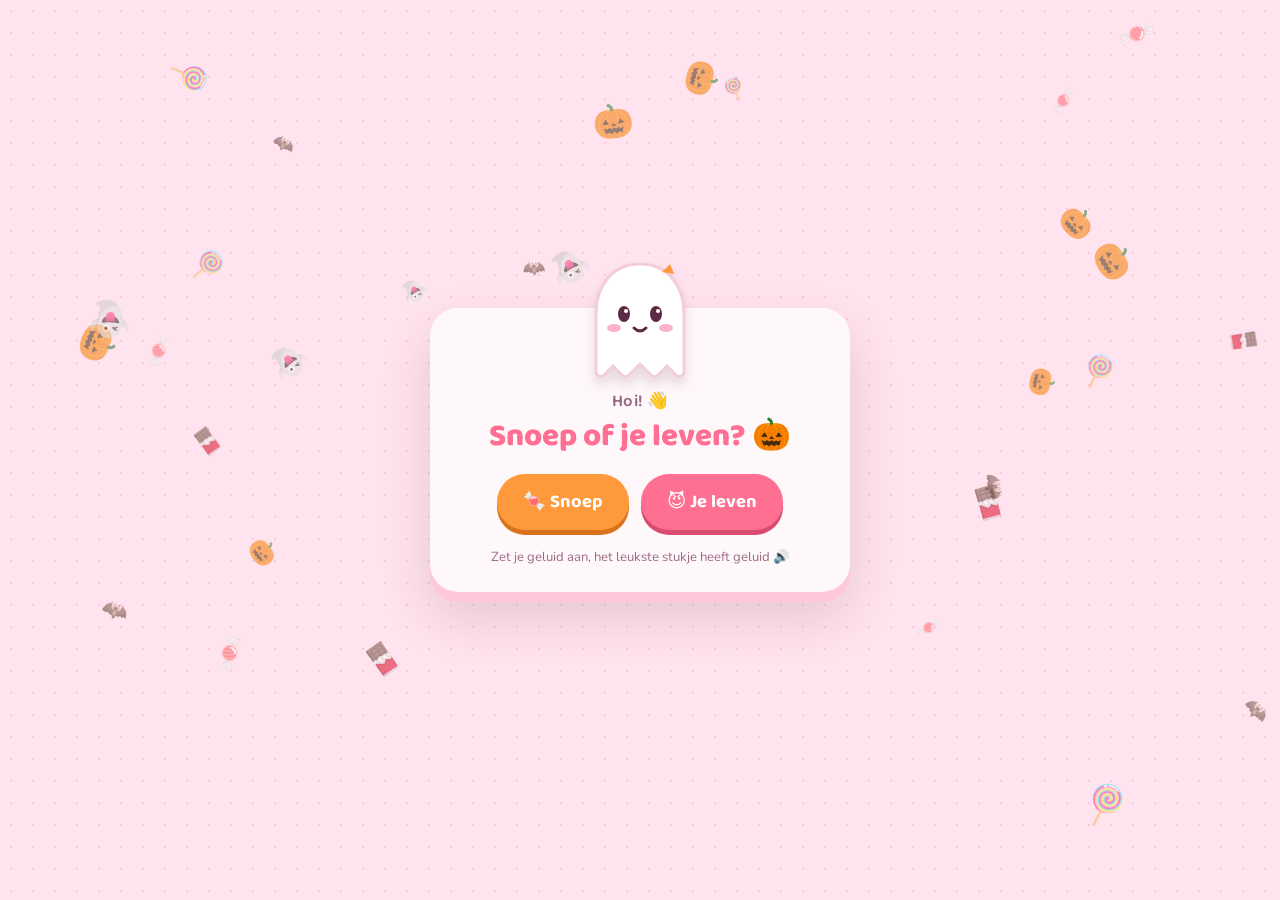
